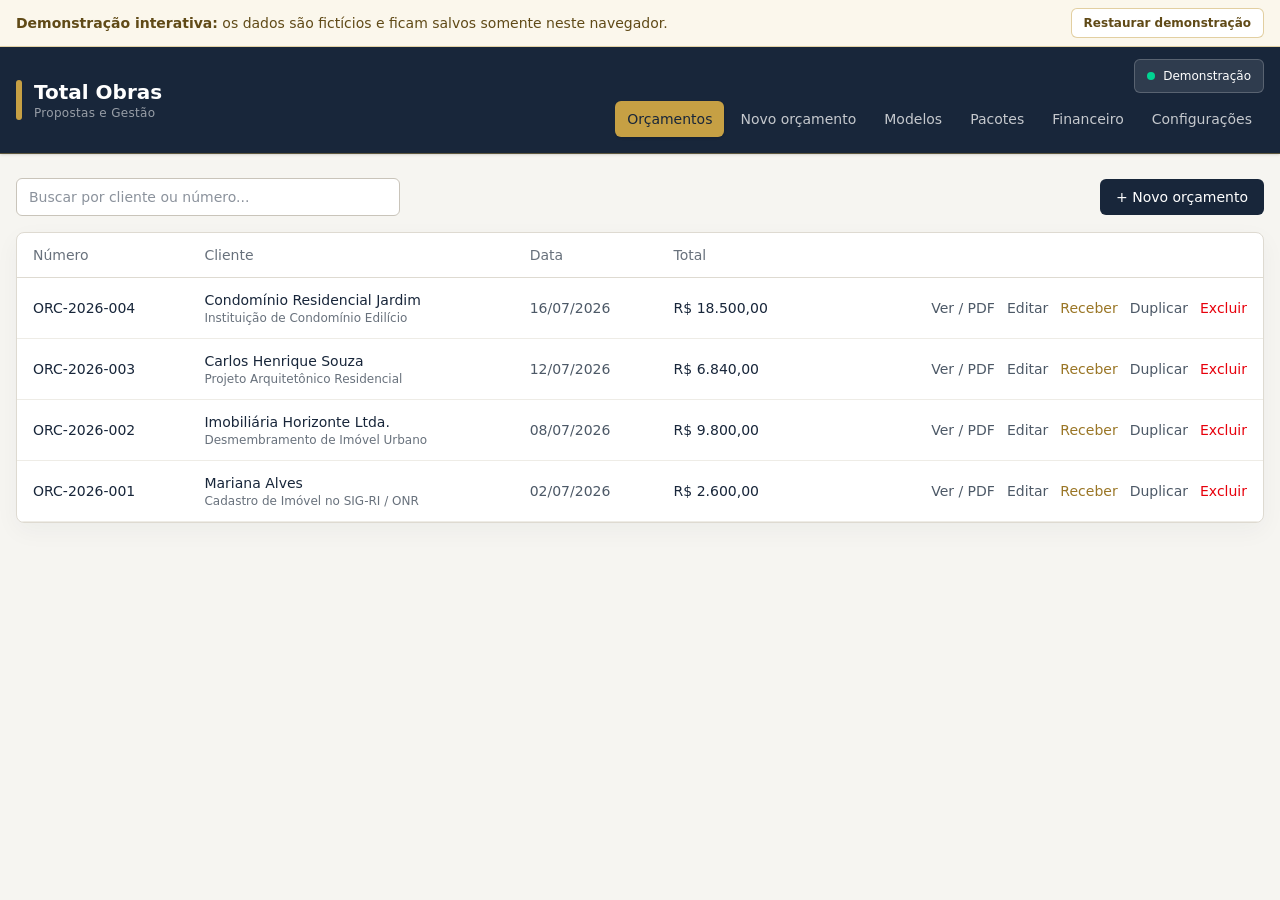
==== index.html @ 9edb3e05 "Publica demonstração do Total Obras" ====
<!doctype html><html lang="pt-BR"><head><meta charset="UTF-8"><meta name="viewport" content="width=device-width,initial-scale=1"><meta name="description" content="Demonstração interativa do Total Obras — propostas, serviços e gestão financeira."><title>Total Obras — Demonstração Interativa</title><style>/*! tailwindcss v4.3.2 | MIT License | https://tailwindcss.com */
@layer properties{@supports (((-webkit-hyphens:none)) and (not (margin-trim:inline))) or ((-moz-orient:inline) and (not (color:rgb(from red r g b)))){*,:before,:after,::backdrop{--tw-rotate-x:initial;--tw-rotate-y:initial;--tw-rotate-z:initial;--tw-skew-x:initial;--tw-skew-y:initial;--tw-space-y-reverse:0;--tw-divide-y-reverse:0;--tw-border-style:solid;--tw-leading:initial;--tw-font-weight:initial;--tw-tracking:initial;--tw-shadow:0 0 #0000;--tw-shadow-color:initial;--tw-shadow-alpha:100%;--tw-inset-shadow:0 0 #0000;--tw-inset-shadow-color:initial;--tw-inset-shadow-alpha:100%;--tw-ring-color:initial;--tw-ring-shadow:0 0 #0000;--tw-inset-ring-color:initial;--tw-inset-ring-shadow:0 0 #0000;--tw-ring-inset:initial;--tw-ring-offset-width:0px;--tw-ring-offset-color:#fff;--tw-ring-offset-shadow:0 0 #0000;--tw-outline-style:solid;--tw-blur:initial;--tw-brightness:initial;--tw-contrast:initial;--tw-grayscale:initial;--tw-hue-rotate:initial;--tw-invert:initial;--tw-opacity:initial;--tw-saturate:initial;--tw-sepia:initial;--tw-drop-shadow:initial;--tw-drop-shadow-color:initial;--tw-drop-shadow-alpha:100%;--tw-drop-shadow-size:initial;--tw-backdrop-blur:initial;--tw-backdrop-brightness:initial;--tw-backdrop-contrast:initial;--tw-backdrop-grayscale:initial;--tw-backdrop-hue-rotate:initial;--tw-backdrop-invert:initial;--tw-backdrop-opacity:initial;--tw-backdrop-saturate:initial;--tw-backdrop-sepia:initial}}}@layer theme{:root,:host{--font-sans:ui-sans-serif, system-ui, sans-serif, "Apple Color Emoji", "Segoe UI Emoji", "Segoe UI Symbol", "Noto Color Emoji";--font-mono:ui-monospace, SFMono-Regular, Menlo, Monaco, Consolas, "Liberation Mono", "Courier New", monospace;--color-red-50:oklch(97.1% .013 17.38);--color-red-100:oklch(93.6% .032 17.717);--color-red-200:oklch(88.5% .062 18.334);--color-red-300:oklch(80.8% .114 19.571);--color-red-400:oklch(70.4% .191 22.216);--color-red-600:oklch(57.7% .245 27.325);--color-red-700:oklch(50.5% .213 27.518);--color-red-800:oklch(44.4% .177 26.899);--color-amber-50:oklch(98.7% .022 95.277);--color-amber-100:oklch(96.2% .059 95.617);--color-amber-200:oklch(92.4% .12 95.746);--color-amber-300:oklch(87.9% .169 91.605);--color-amber-500:oklch(76.9% .188 70.08);--color-amber-700:oklch(55.5% .163 48.998);--color-amber-800:oklch(47.3% .137 46.201);--color-amber-900:oklch(41.4% .112 45.904);--color-emerald-50:oklch(97.9% .021 166.113);--color-emerald-100:oklch(95% .052 163.051);--color-emerald-200:oklch(90.5% .093 164.15);--color-emerald-300:oklch(84.5% .143 164.978);--color-emerald-400:oklch(76.5% .177 163.223);--color-emerald-600:oklch(59.6% .145 163.225);--color-emerald-700:oklch(50.8% .118 165.612);--color-emerald-800:oklch(43.2% .095 166.913);--color-emerald-900:oklch(37.8% .077 168.94);--color-blue-50:#eef3f8;--color-blue-100:#dae5ef;--color-blue-200:#b8ccde;--color-blue-700:#294e70;--color-blue-800:#203e5b;--color-blue-900:#182f46;--color-purple-50:#fbf7ec;--color-purple-100:#f5ebcf;--color-purple-200:#ead7a3;--color-purple-300:#dabc6c;--color-purple-700:#a47f25;--color-purple-800:#80631d;--color-purple-900:#604a17;--color-purple-950:#3e300f;--color-slate-50:#f6f5f1;--color-slate-100:#eeece6;--color-slate-200:#dedad1;--color-slate-300:#c9c4ba;--color-slate-400:#9299a1;--color-slate-500:#68717c;--color-slate-600:#4d5967;--color-slate-700:#334154;--color-slate-800:#233247;--color-slate-900:#18263a;--color-slate-950:#101a28;--color-white:#fff;--spacing:.25rem;--container-xs:20rem;--container-sm:24rem;--container-md:28rem;--container-lg:32rem;--container-xl:36rem;--container-2xl:42rem;--container-3xl:48rem;--container-4xl:56rem;--container-5xl:64rem;--container-6xl:72rem;--container-7xl:80rem;--text-xs:.75rem;--text-xs--line-height:calc(1 / .75);--text-sm:.875rem;--text-sm--line-height:calc(1.25 / .875);--text-base:1rem;--text-base--line-height:calc(1.5 / 1);--text-lg:1.125rem;--text-lg--line-height:calc(1.75 / 1.125);--text-xl:1.25rem;--text-xl--line-height:calc(1.75 / 1.25);--text-2xl:1.5rem;--text-2xl--line-height:calc(2 / 1.5);--text-3xl:1.875rem;--text-3xl--line-height:calc(2.25 / 1.875);--font-weight-normal:400;--font-weight-medium:500;--font-weight-semibold:600;--font-weight-bold:700;--tracking-wide:.025em;--leading-tight:1.25;--leading-relaxed:1.625;--radius-md:.375rem;--radius-lg:.5rem;--radius-xl:.75rem;--radius-2xl:1rem;--animate-spin:spin 1s linear infinite;--blur-sm:8px;--default-transition-duration:.15s;--default-transition-timing-function:cubic-bezier(.4, 0, .2, 1);--default-font-family:var(--font-sans);--default-mono-font-family:var(--font-mono)}}@layer base{*,:after,:before,::backdrop{box-sizing:border-box;border:0 solid;margin:0;padding:0}::file-selector-button{box-sizing:border-box;border:0 solid;margin:0;padding:0}html,:host{-webkit-text-size-adjust:100%;tab-size:4;line-height:1.5;font-family:var(--default-font-family,ui-sans-serif, system-ui, sans-serif, "Apple Color Emoji", "Segoe UI Emoji", "Segoe UI Symbol", "Noto Color Emoji");font-feature-settings:var(--default-font-feature-settings,normal);font-variation-settings:var(--default-font-variation-settings,normal);-webkit-tap-highlight-color:transparent}hr{height:0;color:inherit;border-top-width:1px}abbr:where([title]){-webkit-text-decoration:underline dotted;text-decoration:underline dotted}h1,h2,h3,h4,h5,h6{font-size:inherit;font-weight:inherit}a{color:inherit;-webkit-text-decoration:inherit;-webkit-text-decoration:inherit;-webkit-text-decoration:inherit;-webkit-text-decoration:inherit;text-decoration:inherit}b,strong{font-weight:bolder}code,kbd,samp,pre{font-family:var(--default-mono-font-family,ui-monospace, SFMono-Regular, Menlo, Monaco, Consolas, "Liberation Mono", "Courier New", monospace);font-feature-settings:var(--default-mono-font-feature-settings,normal);font-variation-settings:var(--default-mono-font-variation-settings,normal);font-size:1em}small{font-size:80%}sub,sup{vertical-align:baseline;font-size:75%;line-height:0;position:relative}sub{bottom:-.25em}sup{top:-.5em}table{text-indent:0;border-color:inherit;border-collapse:collapse}:-moz-focusring{outline:auto}progress{vertical-align:baseline}summary{display:list-item}ol,ul,menu{list-style:none}img,svg,video,canvas,audio,iframe,embed,object{vertical-align:middle;display:block}img,video{max-width:100%;height:auto}button,input,select,optgroup,textarea{font:inherit;font-feature-settings:inherit;font-variation-settings:inherit;letter-spacing:inherit;color:inherit;opacity:1;background-color:#0000;border-radius:0}::file-selector-button{font:inherit;font-feature-settings:inherit;font-variation-settings:inherit;letter-spacing:inherit;color:inherit;opacity:1;background-color:#0000;border-radius:0}:where(select:is([multiple],[size])) optgroup{font-weight:bolder}:where(select:is([multiple],[size])) optgroup option{padding-inline-start:20px}::file-selector-button{margin-inline-end:4px}::placeholder{opacity:1}@supports (not ((-webkit-appearance:-apple-pay-button))) or (contain-intrinsic-size:1px){::placeholder{color:currentColor}@supports (color:color-mix(in lab, red, red)){::placeholder{color:color-mix(in oklab, currentcolor 50%, transparent)}}}textarea{resize:vertical}::-webkit-search-decoration{-webkit-appearance:none}::-webkit-date-and-time-value{min-height:1lh;text-align:inherit}::-webkit-datetime-edit{display:inline-flex}::-webkit-datetime-edit-fields-wrapper{padding:0}::-webkit-datetime-edit{padding-block:0}::-webkit-datetime-edit-year-field{padding-block:0}::-webkit-datetime-edit-month-field{padding-block:0}::-webkit-datetime-edit-day-field{padding-block:0}::-webkit-datetime-edit-hour-field{padding-block:0}::-webkit-datetime-edit-minute-field{padding-block:0}::-webkit-datetime-edit-second-field{padding-block:0}::-webkit-datetime-edit-millisecond-field{padding-block:0}::-webkit-datetime-edit-meridiem-field{padding-block:0}::-webkit-calendar-picker-indicator{line-height:1}:-moz-ui-invalid{box-shadow:none}button,input:where([type=button],[type=reset],[type=submit]){appearance:button}::file-selector-button{appearance:button}::-webkit-inner-spin-button{height:auto}::-webkit-outer-spin-button{height:auto}[hidden]:where(:not([hidden=until-found])){display:none!important}}@layer components;@layer utilities{.visible{visibility:visible}.absolute{position:absolute}.fixed{position:fixed}.relative{position:relative}.static{position:static}.sticky{position:sticky}.inset-0{inset:0}.top-0{top:0}.top-2{top:calc(var(--spacing) * 2)}.top-14{top:calc(var(--spacing) * 14)}.right-0{right:0}.z-10{z-index:10}.z-20{z-index:20}.z-50{z-index:50}.z-\[100\]{z-index:100}.col-1{grid-column:1}.row-1{grid-row:1}.mx-6{margin-inline:calc(var(--spacing) * 6)}.mx-auto{margin-inline:auto}.my-4{margin-block:calc(var(--spacing) * 4)}.mt-0{margin-top:0}.mt-0\.5{margin-top:calc(var(--spacing) * .5)}.mt-1{margin-top:var(--spacing)}.mt-2{margin-top:calc(var(--spacing) * 2)}.mt-3{margin-top:calc(var(--spacing) * 3)}.mt-4{margin-top:calc(var(--spacing) * 4)}.mt-5{margin-top:calc(var(--spacing) * 5)}.mt-6{margin-top:calc(var(--spacing) * 6)}.mt-7{margin-top:calc(var(--spacing) * 7)}.mt-8{margin-top:calc(var(--spacing) * 8)}.mt-10{margin-top:calc(var(--spacing) * 10)}.mt-12{margin-top:calc(var(--spacing) * 12)}.mr-3{margin-right:calc(var(--spacing) * 3)}.mb-1{margin-bottom:var(--spacing)}.mb-2{margin-bottom:calc(var(--spacing) * 2)}.mb-3{margin-bottom:calc(var(--spacing) * 3)}.mb-4{margin-bottom:calc(var(--spacing) * 4)}.mb-5{margin-bottom:calc(var(--spacing) * 5)}.mb-6{margin-bottom:calc(var(--spacing) * 6)}.ml-3{margin-left:calc(var(--spacing) * 3)}.block{display:block}.flex{display:flex}.grid{display:grid}.hidden{display:none}.inline-flex{display:inline-flex}.table{display:table}.h-2{height:calc(var(--spacing) * 2)}.h-7{height:calc(var(--spacing) * 7)}.h-10{height:calc(var(--spacing) * 10)}.h-12{height:calc(var(--spacing) * 12)}.h-14{height:calc(var(--spacing) * 14)}.h-16{height:calc(var(--spacing) * 16)}.max-h-28{max-height:calc(var(--spacing) * 28)}.max-h-52{max-height:calc(var(--spacing) * 52)}.max-h-96{max-height:calc(var(--spacing) * 96)}.max-h-\[92vh\]{max-height:92vh}.min-h-28{min-height:calc(var(--spacing) * 28)}.min-h-screen{min-height:100vh}.w-1{width:var(--spacing)}.w-1\.5{width:calc(var(--spacing) * 1.5)}.w-2{width:calc(var(--spacing) * 2)}.w-4{width:calc(var(--spacing) * 4)}.w-7{width:calc(var(--spacing) * 7)}.w-10{width:calc(var(--spacing) * 10)}.w-14{width:calc(var(--spacing) * 14)}.w-32{width:calc(var(--spacing) * 32)}.w-80{width:calc(var(--spacing) * 80)}.w-full{width:100%}.max-w-2xl{max-width:var(--container-2xl)}.max-w-3xl{max-width:var(--container-3xl)}.max-w-4xl{max-width:var(--container-4xl)}.max-w-5xl{max-width:var(--container-5xl)}.max-w-6xl{max-width:var(--container-6xl)}.max-w-7xl{max-width:var(--container-7xl)}.max-w-40{max-width:calc(var(--spacing) * 40)}.max-w-52{max-width:calc(var(--spacing) * 52)}.max-w-72{max-width:calc(var(--spacing) * 72)}.max-w-full{max-width:100%}.max-w-lg{max-width:var(--container-lg)}.max-w-md{max-width:var(--container-md)}.max-w-sm{max-width:var(--container-sm)}.max-w-xl{max-width:var(--container-xl)}.max-w-xs{max-width:var(--container-xs)}.min-w-0{min-width:0}.min-w-\[760px\]{min-width:760px}.flex-1{flex:1}.shrink-0{flex-shrink:0}.border-collapse{border-collapse:collapse}.transform{transform:var(--tw-rotate-x,) var(--tw-rotate-y,) var(--tw-rotate-z,) var(--tw-skew-x,) var(--tw-skew-y,)}.animate-spin{animation:var(--animate-spin)}.cursor-not-allowed{cursor:not-allowed}.cursor-pointer{cursor:pointer}.resize{resize:both}.resize-y{resize:vertical}.list-disc{list-style-type:disc}.list-none{list-style-type:none}.grid-cols-1{grid-template-columns:repeat(1,minmax(0,1fr))}.grid-cols-2{grid-template-columns:repeat(2,minmax(0,1fr))}.grid-cols-4{grid-template-columns:repeat(4,minmax(0,1fr))}.grid-cols-\[auto_1fr\]{grid-template-columns:auto 1fr}.flex-col{flex-direction:column}.flex-wrap{flex-wrap:wrap}.items-center{align-items:center}.items-end{align-items:flex-end}.items-start{align-items:flex-start}.justify-between{justify-content:space-between}.justify-center{justify-content:center}.justify-end{justify-content:flex-end}.gap-1{gap:var(--spacing)}.gap-2{gap:calc(var(--spacing) * 2)}.gap-3{gap:calc(var(--spacing) * 3)}.gap-4{gap:calc(var(--spacing) * 4)}.gap-6{gap:calc(var(--spacing) * 6)}.gap-12{gap:calc(var(--spacing) * 12)}:where(.space-y-0>:not(:last-child)){--tw-space-y-reverse:0;margin-block:0}:where(.space-y-0\.5>:not(:last-child)){--tw-space-y-reverse:0;margin-block-start:calc(calc(var(--spacing) * .5) * var(--tw-space-y-reverse));margin-block-end:calc(calc(var(--spacing) * .5) * calc(1 - var(--tw-space-y-reverse)))}:where(.space-y-1>:not(:last-child)){--tw-space-y-reverse:0;margin-block-start:calc(var(--spacing) * var(--tw-space-y-reverse));margin-block-end:calc(var(--spacing) * calc(1 - var(--tw-space-y-reverse)))}:where(.space-y-2>:not(:last-child)){--tw-space-y-reverse:0;margin-block-start:calc(calc(var(--spacing) * 2) * var(--tw-space-y-reverse));margin-block-end:calc(calc(var(--spacing) * 2) * calc(1 - var(--tw-space-y-reverse)))}:where(.space-y-3>:not(:last-child)){--tw-space-y-reverse:0;margin-block-start:calc(calc(var(--spacing) * 3) * var(--tw-space-y-reverse));margin-block-end:calc(calc(var(--spacing) * 3) * calc(1 - var(--tw-space-y-reverse)))}:where(.space-y-4>:not(:last-child)){--tw-space-y-reverse:0;margin-block-start:calc(calc(var(--spacing) * 4) * var(--tw-space-y-reverse));margin-block-end:calc(calc(var(--spacing) * 4) * calc(1 - var(--tw-space-y-reverse)))}:where(.space-y-5>:not(:last-child)){--tw-space-y-reverse:0;margin-block-start:calc(calc(var(--spacing) * 5) * var(--tw-space-y-reverse));margin-block-end:calc(calc(var(--spacing) * 5) * calc(1 - var(--tw-space-y-reverse)))}:where(.space-y-6>:not(:last-child)){--tw-space-y-reverse:0;margin-block-start:calc(calc(var(--spacing) * 6) * var(--tw-space-y-reverse));margin-block-end:calc(calc(var(--spacing) * 6) * calc(1 - var(--tw-space-y-reverse)))}:where(.space-y-8>:not(:last-child)){--tw-space-y-reverse:0;margin-block-start:calc(calc(var(--spacing) * 8) * var(--tw-space-y-reverse));margin-block-end:calc(calc(var(--spacing) * 8) * calc(1 - var(--tw-space-y-reverse)))}.gap-x-4{column-gap:calc(var(--spacing) * 4)}.gap-x-5{column-gap:calc(var(--spacing) * 5)}.gap-y-1{row-gap:var(--spacing)}.gap-y-3{row-gap:calc(var(--spacing) * 3)}:where(.divide-y>:not(:last-child)){--tw-divide-y-reverse:0;border-bottom-style:var(--tw-border-style);border-top-style:var(--tw-border-style);border-top-width:calc(1px * var(--tw-divide-y-reverse));border-bottom-width:calc(1px * calc(1 - var(--tw-divide-y-reverse)))}:where(.divide-slate-100>:not(:last-child)){border-color:var(--color-slate-100)}.self-end{align-self:flex-end}.truncate{text-overflow:ellipsis;white-space:nowrap;overflow:hidden}.overflow-hidden{overflow:hidden}.overflow-x-auto{overflow-x:auto}.overflow-y-auto{overflow-y:auto}.rounded{border-radius:.25rem}.rounded-2xl{border-radius:var(--radius-2xl)}.rounded-full{border-radius:3.40282e38px}.rounded-lg{border-radius:var(--radius-lg)}.rounded-md{border-radius:var(--radius-md)}.rounded-xl{border-radius:var(--radius-xl)}.border{border-style:var(--tw-border-style);border-width:1px}.border-4{border-style:var(--tw-border-style);border-width:4px}.border-t{border-top-style:var(--tw-border-style);border-top-width:1px}.border-b{border-bottom-style:var(--tw-border-style);border-bottom-width:1px}.border-b-2{border-bottom-style:var(--tw-border-style);border-bottom-width:2px}.border-dashed{--tw-border-style:dashed;border-style:dashed}.border-\[\#C6A044\]{border-color:#c6a044}.border-\[\#C6A044\]\/30{border-color:oklab(72.3069% .00736415 .117914/.3)}.border-\[\#C6A044\]\/35{border-color:oklab(72.3069% .00736415 .117914/.35)}.border-\[\#C6A044\]\/40{border-color:oklab(72.3069% .00736415 .117914/.4)}.border-\[\#C6A044\]\/50{border-color:oklab(72.3069% .00736415 .117914/.5)}.border-amber-200{border-color:var(--color-amber-200)}.border-amber-300{border-color:var(--color-amber-300)}.border-blue-200{border-color:var(--color-blue-200)}.border-emerald-200{border-color:var(--color-emerald-200)}.border-emerald-300{border-color:var(--color-emerald-300)}.border-purple-200{border-color:var(--color-purple-200)}.border-purple-300{border-color:var(--color-purple-300)}.border-red-200{border-color:var(--color-red-200)}.border-red-300{border-color:var(--color-red-300)}.border-slate-100{border-color:var(--color-slate-100)}.border-slate-200{border-color:var(--color-slate-200)}.border-slate-300{border-color:var(--color-slate-300)}.border-slate-400{border-color:var(--color-slate-400)}.border-slate-900{border-color:var(--color-slate-900)}.border-transparent{border-color:#0000}.border-white{border-color:var(--color-white)}.border-white\/10{border-color:#ffffff1a}@supports (color:color-mix(in lab, red, red)){.border-white\/10{border-color:color-mix(in oklab, var(--color-white) 10%, transparent)}}.border-white\/20{border-color:#fff3}@supports (color:color-mix(in lab, red, red)){.border-white\/20{border-color:color-mix(in oklab, var(--color-white) 20%, transparent)}}.border-t-\[\#C6A044\]{border-top-color:#c6a044}.bg-\[\#18263A\]{background-color:#18263a}.bg-\[\#18263A\]\/5{background-color:oklab(26.6338% -.0092919 -.0412953/.05)}.bg-\[\#18263A\]\/75{background-color:oklab(26.6338% -.0092919 -.0412952/.75)}.bg-\[\#C6A044\]{background-color:#c6a044}.bg-\[\#C6A044\]\/10{background-color:oklab(72.3069% .00736415 .117914/.1)}.bg-\[\#C6A044\]\/15{background-color:oklab(72.3069% .00736415 .117914/.15)}.bg-\[\#C6A044\]\/20{background-color:oklab(72.3069% .00736415 .117914/.2)}.bg-\[\#F6F5F1\]{background-color:#f6f5f1}.bg-\[\#FBF7EC\]{background-color:#fbf7ec}.bg-amber-50{background-color:var(--color-amber-50)}.bg-amber-100{background-color:var(--color-amber-100)}.bg-blue-50{background-color:var(--color-blue-50)}.bg-blue-100{background-color:var(--color-blue-100)}.bg-emerald-50{background-color:var(--color-emerald-50)}.bg-emerald-100{background-color:var(--color-emerald-100)}.bg-emerald-400{background-color:var(--color-emerald-400)}.bg-emerald-700{background-color:var(--color-emerald-700)}.bg-purple-50{background-color:var(--color-purple-50)}.bg-purple-700{background-color:var(--color-purple-700)}.bg-purple-800{background-color:var(--color-purple-800)}.bg-red-50{background-color:var(--color-red-50)}.bg-red-100{background-color:var(--color-red-100)}.bg-red-400{background-color:var(--color-red-400)}.bg-slate-50{background-color:var(--color-slate-50)}.bg-slate-100{background-color:var(--color-slate-100)}.bg-slate-200{background-color:var(--color-slate-200)}.bg-slate-800{background-color:var(--color-slate-800)}.bg-slate-900{background-color:var(--color-slate-900)}.bg-slate-950{background-color:var(--color-slate-950)}.bg-slate-950\/35{background-color:#101a2859}@supports (color:color-mix(in lab, red, red)){.bg-slate-950\/35{background-color:color-mix(in oklab, var(--color-slate-950) 35%, transparent)}}.bg-slate-950\/60{background-color:#101a2899}@supports (color:color-mix(in lab, red, red)){.bg-slate-950\/60{background-color:color-mix(in oklab, var(--color-slate-950) 60%, transparent)}}.bg-white{background-color:var(--color-white)}.bg-white\/10{background-color:#ffffff1a}@supports (color:color-mix(in lab, red, red)){.bg-white\/10{background-color:color-mix(in oklab, var(--color-white) 10%, transparent)}}.bg-white\/15{background-color:#ffffff26}@supports (color:color-mix(in lab, red, red)){.bg-white\/15{background-color:color-mix(in oklab, var(--color-white) 15%, transparent)}}.object-contain{object-fit:contain}.p-0{padding:0}.p-1{padding:var(--spacing)}.p-1\.5{padding:calc(var(--spacing) * 1.5)}.p-2{padding:calc(var(--spacing) * 2)}.p-3{padding:calc(var(--spacing) * 3)}.p-4{padding:calc(var(--spacing) * 4)}.p-5{padding:calc(var(--spacing) * 5)}.p-6{padding:calc(var(--spacing) * 6)}.p-8{padding:calc(var(--spacing) * 8)}.p-10{padding:calc(var(--spacing) * 10)}.px-2{padding-inline:calc(var(--spacing) * 2)}.px-2\.5{padding-inline:calc(var(--spacing) * 2.5)}.px-3{padding-inline:calc(var(--spacing) * 3)}.px-4{padding-inline:calc(var(--spacing) * 4)}.px-5{padding-inline:calc(var(--spacing) * 5)}.px-6{padding-inline:calc(var(--spacing) * 6)}.px-10{padding-inline:calc(var(--spacing) * 10)}.py-0{padding-block:0}.py-0\.5{padding-block:calc(var(--spacing) * .5)}.py-1{padding-block:var(--spacing)}.py-1\.5{padding-block:calc(var(--spacing) * 1.5)}.py-2{padding-block:calc(var(--spacing) * 2)}.py-2\.5{padding-block:calc(var(--spacing) * 2.5)}.py-3{padding-block:calc(var(--spacing) * 3)}.py-4{padding-block:calc(var(--spacing) * 4)}.py-5{padding-block:calc(var(--spacing) * 5)}.py-6{padding-block:calc(var(--spacing) * 6)}.py-10{padding-block:calc(var(--spacing) * 10)}.py-12{padding-block:calc(var(--spacing) * 12)}.pt-1{padding-top:var(--spacing)}.pt-2{padding-top:calc(var(--spacing) * 2)}.pt-3{padding-top:calc(var(--spacing) * 3)}.pt-4{padding-top:calc(var(--spacing) * 4)}.pt-5{padding-top:calc(var(--spacing) * 5)}.pr-2{padding-right:calc(var(--spacing) * 2)}.pr-3{padding-right:calc(var(--spacing) * 3)}.pb-1{padding-bottom:var(--spacing)}.pb-2{padding-bottom:calc(var(--spacing) * 2)}.pb-6{padding-bottom:calc(var(--spacing) * 6)}.pl-2{padding-left:calc(var(--spacing) * 2)}.pl-3{padding-left:calc(var(--spacing) * 3)}.pl-5{padding-left:calc(var(--spacing) * 5)}.text-center{text-align:center}.text-left{text-align:left}.text-right{text-align:right}.align-top{vertical-align:top}.font-mono{font-family:var(--font-mono)}.text-2xl{font-size:var(--text-2xl);line-height:var(--tw-leading,var(--text-2xl--line-height))}.text-3xl{font-size:var(--text-3xl);line-height:var(--tw-leading,var(--text-3xl--line-height))}.text-base{font-size:var(--text-base);line-height:var(--tw-leading,var(--text-base--line-height))}.text-lg{font-size:var(--text-lg);line-height:var(--tw-leading,var(--text-lg--line-height))}.text-sm{font-size:var(--text-sm);line-height:var(--tw-leading,var(--text-sm--line-height))}.text-xl{font-size:var(--text-xl);line-height:var(--tw-leading,var(--text-xl--line-height))}.text-xs{font-size:var(--text-xs);line-height:var(--tw-leading,var(--text-xs--line-height))}.text-\[10px\]{font-size:10px}.text-\[11px\]{font-size:11px}.leading-none{--tw-leading:1;line-height:1}.leading-relaxed{--tw-leading:var(--leading-relaxed);line-height:var(--leading-relaxed)}.leading-tight{--tw-leading:var(--leading-tight);line-height:var(--leading-tight)}.font-bold{--tw-font-weight:var(--font-weight-bold);font-weight:var(--font-weight-bold)}.font-medium{--tw-font-weight:var(--font-weight-medium);font-weight:var(--font-weight-medium)}.font-normal{--tw-font-weight:var(--font-weight-normal);font-weight:var(--font-weight-normal)}.font-semibold{--tw-font-weight:var(--font-weight-semibold);font-weight:var(--font-weight-semibold)}.tracking-\[0\.18em\]{--tw-tracking:.18em;letter-spacing:.18em}.tracking-wide{--tw-tracking:var(--tracking-wide);letter-spacing:var(--tracking-wide)}.break-all{word-break:break-all}.whitespace-nowrap{white-space:nowrap}.whitespace-pre-line{white-space:pre-line}.text-\[\#9A7626\]{color:#9a7626}.text-\[\#604A17\]{color:#604a17}.text-\[\#18263A\]{color:#18263a}.text-\[\#79601e\]{color:#79601e}.text-amber-700{color:var(--color-amber-700)}.text-amber-800{color:var(--color-amber-800)}.text-amber-900{color:var(--color-amber-900)}.text-blue-700{color:var(--color-blue-700)}.text-blue-800{color:var(--color-blue-800)}.text-blue-900{color:var(--color-blue-900)}.text-emerald-600{color:var(--color-emerald-600)}.text-emerald-700{color:var(--color-emerald-700)}.text-emerald-800{color:var(--color-emerald-800)}.text-emerald-900{color:var(--color-emerald-900)}.text-purple-700{color:var(--color-purple-700)}.text-purple-800{color:var(--color-purple-800)}.text-purple-950{color:var(--color-purple-950)}.text-red-600{color:var(--color-red-600)}.text-red-700{color:var(--color-red-700)}.text-red-800{color:var(--color-red-800)}.text-slate-200{color:var(--color-slate-200)}.text-slate-300{color:var(--color-slate-300)}.text-slate-400{color:var(--color-slate-400)}.text-slate-500{color:var(--color-slate-500)}.text-slate-600{color:var(--color-slate-600)}.text-slate-700{color:var(--color-slate-700)}.text-slate-800{color:var(--color-slate-800)}.text-slate-900{color:var(--color-slate-900)}.text-white{color:var(--color-white)}.text-white\/30{color:#ffffff4d}@supports (color:color-mix(in lab, red, red)){.text-white\/30{color:color-mix(in oklab, var(--color-white) 30%, transparent)}}.text-white\/50{color:#ffffff80}@supports (color:color-mix(in lab, red, red)){.text-white\/50{color:color-mix(in oklab, var(--color-white) 50%, transparent)}}.text-white\/55{color:#ffffff8c}@supports (color:color-mix(in lab, red, red)){.text-white\/55{color:color-mix(in oklab, var(--color-white) 55%, transparent)}}.text-white\/60{color:#fff9}@supports (color:color-mix(in lab, red, red)){.text-white\/60{color:color-mix(in oklab, var(--color-white) 60%, transparent)}}.text-white\/65{color:#ffffffa6}@supports (color:color-mix(in lab, red, red)){.text-white\/65{color:color-mix(in oklab, var(--color-white) 65%, transparent)}}.text-white\/75{color:#ffffffbf}@supports (color:color-mix(in lab, red, red)){.text-white\/75{color:color-mix(in oklab, var(--color-white) 75%, transparent)}}.text-white\/80{color:#fffc}@supports (color:color-mix(in lab, red, red)){.text-white\/80{color:color-mix(in oklab, var(--color-white) 80%, transparent)}}.uppercase{text-transform:uppercase}.italic{font-style:italic}.underline{text-decoration-line:underline}.decoration-\[\#C6A044\]{text-decoration-color:#c6a044}.decoration-2{text-decoration-thickness:2px}.underline-offset-4{text-underline-offset:4px}.opacity-55{opacity:.55}.shadow{--tw-shadow:0 1px 3px 0 var(--tw-shadow-color,#0000001a), 0 1px 2px -1px var(--tw-shadow-color,#0000001a);box-shadow:var(--tw-inset-shadow), var(--tw-inset-ring-shadow), var(--tw-ring-offset-shadow), var(--tw-ring-shadow), var(--tw-shadow)}.shadow-2xl{--tw-shadow:0 25px 50px -12px var(--tw-shadow-color,#00000040);box-shadow:var(--tw-inset-shadow), var(--tw-inset-ring-shadow), var(--tw-ring-offset-shadow), var(--tw-ring-shadow), var(--tw-shadow)}.shadow-lg{--tw-shadow:0 10px 15px -3px var(--tw-shadow-color,#0000001a), 0 4px 6px -4px var(--tw-shadow-color,#0000001a);box-shadow:var(--tw-inset-shadow), var(--tw-inset-ring-shadow), var(--tw-ring-offset-shadow), var(--tw-ring-shadow), var(--tw-shadow)}.shadow-sm{--tw-shadow:0 1px 3px 0 var(--tw-shadow-color,#0000001a), 0 1px 2px -1px var(--tw-shadow-color,#0000001a);box-shadow:var(--tw-inset-shadow), var(--tw-inset-ring-shadow), var(--tw-ring-offset-shadow), var(--tw-ring-shadow), var(--tw-shadow)}.ring-2{--tw-ring-shadow:var(--tw-ring-inset,) 0 0 0 calc(2px + var(--tw-ring-offset-width)) var(--tw-ring-color,currentcolor);box-shadow:var(--tw-inset-shadow), var(--tw-inset-ring-shadow), var(--tw-ring-offset-shadow), var(--tw-ring-shadow), var(--tw-shadow)}.ring-\[\#C6A044\]\/20{--tw-ring-color:oklab(72.3069% .00736415 .117914/.2)}.outline{outline-style:var(--tw-outline-style);outline-width:1px}.blur{--tw-blur:blur(8px);filter:var(--tw-blur,) var(--tw-brightness,) var(--tw-contrast,) var(--tw-grayscale,) var(--tw-hue-rotate,) var(--tw-invert,) var(--tw-saturate,) var(--tw-sepia,) var(--tw-drop-shadow,)}.filter{filter:var(--tw-blur,) var(--tw-brightness,) var(--tw-contrast,) var(--tw-grayscale,) var(--tw-hue-rotate,) var(--tw-invert,) var(--tw-saturate,) var(--tw-sepia,) var(--tw-drop-shadow,)}.backdrop-blur-sm{--tw-backdrop-blur:blur(var(--blur-sm));-webkit-backdrop-filter:var(--tw-backdrop-blur,) var(--tw-backdrop-brightness,) var(--tw-backdrop-contrast,) var(--tw-backdrop-grayscale,) var(--tw-backdrop-hue-rotate,) var(--tw-backdrop-invert,) var(--tw-backdrop-opacity,) var(--tw-backdrop-saturate,) var(--tw-backdrop-sepia,);backdrop-filter:var(--tw-backdrop-blur,) var(--tw-backdrop-brightness,) var(--tw-backdrop-contrast,) var(--tw-backdrop-grayscale,) var(--tw-backdrop-hue-rotate,) var(--tw-backdrop-invert,) var(--tw-backdrop-opacity,) var(--tw-backdrop-saturate,) var(--tw-backdrop-sepia,)}.transition{transition-property:color,background-color,border-color,outline-color,text-decoration-color,fill,stroke,--tw-gradient-from,--tw-gradient-via,--tw-gradient-to,opacity,box-shadow,transform,translate,scale,rotate,filter,-webkit-backdrop-filter,backdrop-filter,display,content-visibility,overlay,pointer-events;transition-timing-function:var(--tw-ease,var(--default-transition-timing-function));transition-duration:var(--tw-duration,var(--default-transition-duration))}.outline-none{--tw-outline-style:none;outline-style:none}.first\:pt-0:first-child{padding-top:0}@media (hover:hover){.hover\:border-\[\#C6A044\]:hover{border-color:#c6a044}.hover\:border-slate-400:hover{border-color:var(--color-slate-400)}.hover\:bg-\[\#22354f\]:hover{background-color:#22354f}.hover\:bg-\[\#243952\]:hover{background-color:#243952}.hover\:bg-\[\#243955\]:hover{background-color:#243955}.hover\:bg-\[\#F5EBCF\]:hover{background-color:#f5ebcf}.hover\:bg-\[\#F6F5F1\]:hover{background-color:#f6f5f1}.hover\:bg-\[\#d2ad50\]:hover{background-color:#d2ad50}.hover\:bg-amber-100:hover{background-color:var(--color-amber-100)}.hover\:bg-blue-100:hover{background-color:var(--color-blue-100)}.hover\:bg-emerald-100:hover{background-color:var(--color-emerald-100)}.hover\:bg-emerald-800:hover{background-color:var(--color-emerald-800)}.hover\:bg-purple-50:hover{background-color:var(--color-purple-50)}.hover\:bg-purple-100:hover{background-color:var(--color-purple-100)}.hover\:bg-purple-800:hover{background-color:var(--color-purple-800)}.hover\:bg-purple-900:hover{background-color:var(--color-purple-900)}.hover\:bg-red-50:hover{background-color:var(--color-red-50)}.hover\:bg-slate-50:hover{background-color:var(--color-slate-50)}.hover\:bg-slate-100:hover{background-color:var(--color-slate-100)}.hover\:bg-slate-200:hover{background-color:var(--color-slate-200)}.hover\:bg-slate-700:hover{background-color:var(--color-slate-700)}.hover\:bg-slate-800:hover{background-color:var(--color-slate-800)}.hover\:bg-white:hover{background-color:var(--color-white)}.hover\:bg-white\/10:hover{background-color:#ffffff1a}@supports (color:color-mix(in lab, red, red)){.hover\:bg-white\/10:hover{background-color:color-mix(in oklab, var(--color-white) 10%, transparent)}}.hover\:bg-white\/15:hover{background-color:#ffffff26}@supports (color:color-mix(in lab, red, red)){.hover\:bg-white\/15:hover{background-color:color-mix(in oklab, var(--color-white) 15%, transparent)}}.hover\:text-\[\#18263A\]:hover{color:#18263a}.hover\:text-red-800:hover{color:var(--color-red-800)}.hover\:text-slate-700:hover{color:var(--color-slate-700)}.hover\:text-slate-800:hover{color:var(--color-slate-800)}.hover\:text-slate-900:hover{color:var(--color-slate-900)}.hover\:text-white:hover{color:var(--color-white)}.hover\:underline:hover{text-decoration-line:underline}}.focus\:border-\[\#C6A044\]:focus{border-color:#c6a044}.focus\:border-slate-500:focus{border-color:var(--color-slate-500)}.focus\:ring-2:focus{--tw-ring-shadow:var(--tw-ring-inset,) 0 0 0 calc(2px + var(--tw-ring-offset-width)) var(--tw-ring-color,currentcolor);box-shadow:var(--tw-inset-shadow), var(--tw-inset-ring-shadow), var(--tw-ring-offset-shadow), var(--tw-ring-shadow), var(--tw-shadow)}.focus\:ring-\[\#C6A044\]:focus{--tw-ring-color:#c6a044}.focus\:ring-\[\#C6A044\]\/20:focus{--tw-ring-color:oklab(72.3069% .00736415 .117914/.2)}.focus\:ring-red-300:focus{--tw-ring-color:var(--color-red-300)}.focus\:ring-offset-2:focus{--tw-ring-offset-width:2px;--tw-ring-offset-shadow:var(--tw-ring-inset,) 0 0 0 var(--tw-ring-offset-width) var(--tw-ring-offset-color)}.focus\:outline-none:focus{--tw-outline-style:none;outline-style:none}.focus-visible\:ring-2:focus-visible{--tw-ring-shadow:var(--tw-ring-inset,) 0 0 0 calc(2px + var(--tw-ring-offset-width)) var(--tw-ring-color,currentcolor);box-shadow:var(--tw-inset-shadow), var(--tw-inset-ring-shadow), var(--tw-ring-offset-shadow), var(--tw-ring-shadow), var(--tw-shadow)}.focus-visible\:ring-amber-500:focus-visible{--tw-ring-color:var(--color-amber-500)}.focus-visible\:ring-inset:focus-visible{--tw-ring-inset:inset}.disabled\:cursor-not-allowed:disabled{cursor:not-allowed}.disabled\:bg-slate-100:disabled{background-color:var(--color-slate-100)}.disabled\:opacity-40:disabled{opacity:.4}.disabled\:opacity-50:disabled{opacity:.5}.disabled\:opacity-60:disabled{opacity:.6}@media (width>=40rem){.sm\:col-span-2{grid-column:span 2/span 2}.sm\:w-56{width:calc(var(--spacing) * 56)}.sm\:grid-cols-2{grid-template-columns:repeat(2,minmax(0,1fr))}.sm\:grid-cols-3{grid-template-columns:repeat(3,minmax(0,1fr))}.sm\:grid-cols-\[1fr_130px_auto\]{grid-template-columns:1fr 130px auto}.sm\:flex-row{flex-direction:row}.sm\:items-center{align-items:center}.sm\:items-end{align-items:flex-end}.sm\:items-start{align-items:flex-start}.sm\:justify-between{justify-content:space-between}.sm\:justify-end{justify-content:flex-end}.sm\:p-7{padding:calc(var(--spacing) * 7)}.sm\:p-10{padding:calc(var(--spacing) * 10)}.sm\:p-12{padding:calc(var(--spacing) * 12)}}@media (width>=48rem){.md\:col-span-2{grid-column:span 2/span 2}.md\:grid-cols-2{grid-template-columns:repeat(2,minmax(0,1fr))}.md\:grid-cols-3{grid-template-columns:repeat(3,minmax(0,1fr))}.md\:grid-cols-4{grid-template-columns:repeat(4,minmax(0,1fr))}.md\:grid-cols-5{grid-template-columns:repeat(5,minmax(0,1fr))}.md\:grid-cols-\[1fr_220px_auto\]{grid-template-columns:1fr 220px auto}.md\:flex-row{flex-direction:row}}@media (width>=64rem){.lg\:col-span-4{grid-column:span 4/span 4}.lg\:grid-cols-2{grid-template-columns:repeat(2,minmax(0,1fr))}.lg\:grid-cols-4{grid-template-columns:repeat(4,minmax(0,1fr))}.lg\:grid-cols-\[1\.05fr_0\.95fr\]{grid-template-columns:1.05fr .95fr}.lg\:grid-cols-\[1\.35fr_0\.85fr\]{grid-template-columns:1.35fr .85fr}.lg\:flex-row{flex-direction:row}.lg\:items-center{align-items:center}.lg\:items-end{align-items:flex-end}.lg\:items-start{align-items:flex-start}.lg\:justify-between{justify-content:space-between}.lg\:justify-end{justify-content:flex-end}}@media (width>=80rem){.xl\:col-span-2{grid-column:span 2/span 2}.xl\:grid-cols-3{grid-template-columns:repeat(3,minmax(0,1fr))}.xl\:grid-cols-4{grid-template-columns:repeat(4,minmax(0,1fr))}}@media print{.print\:border-0{border-style:var(--tw-border-style);border-width:0}.print\:p-0{padding:0}}}:root{--lightningcss-light:initial;--lightningcss-dark: ;color-scheme:light;color:#18263a;background:#f6f5f1;font-family:Inter,ui-sans-serif,system-ui,-apple-system,BlinkMacSystemFont,Segoe UI,sans-serif}html{background:#f6f5f1}body{background:radial-gradient(circle at 100% 0,#c6a04414,#0000 28rem),#f6f5f1;min-width:320px;margin:0}button,a,input,select,textarea{transition:color .16s,background-color .16s,border-color .16s,box-shadow .16s,opacity .16s}input:not([type=checkbox]):not([type=radio]):not([type=file]),select,textarea{background-color:#fff}input:not([type=checkbox]):not([type=radio]):not([type=file]):focus,select:focus,textarea:focus{outline:none;box-shadow:0 0 0 3px #c6a0442e;border-color:#c6a044!important}input[type=checkbox],input[type=radio]{accent-color:#18263a}main section.rounded-lg.bg-white,main div.rounded-lg.bg-white{box-shadow:0 8px 24px #18263a0b}::selection{color:#18263a;background:#c6a0444d}@media print{@page{size:A4;margin:14mm 13mm 16mm}html,body{background:#fff!important}body *{visibility:hidden}#print-area,#print-area *{visibility:visible}#print-area{width:100%;max-width:none;box-shadow:none;border:0;border-radius:0;margin:0;padding:0;position:absolute;inset:0}.no-print{display:none!important}.print-avoid,.print-section{break-inside:avoid-page;page-break-inside:avoid}.print-heading{break-after:avoid-page;page-break-after:avoid}.print-table{break-inside:auto;page-break-inside:auto}.print-table thead{display:table-header-group}.print-table tfoot{display:table-footer-group}.print-table tr,.print-table td,.print-table th{break-inside:avoid-page;page-break-inside:avoid}.print-footer{background:#fff;position:static}}@property --tw-rotate-x{syntax:"*";inherits:false}@property --tw-rotate-y{syntax:"*";inherits:false}@property --tw-rotate-z{syntax:"*";inherits:false}@property --tw-skew-x{syntax:"*";inherits:false}@property --tw-skew-y{syntax:"*";inherits:false}@property --tw-space-y-reverse{syntax:"*";inherits:false;initial-value:0}@property --tw-divide-y-reverse{syntax:"*";inherits:false;initial-value:0}@property --tw-border-style{syntax:"*";inherits:false;initial-value:solid}@property --tw-leading{syntax:"*";inherits:false}@property --tw-font-weight{syntax:"*";inherits:false}@property --tw-tracking{syntax:"*";inherits:false}@property --tw-shadow{syntax:"*";inherits:false;initial-value:0 0 #0000}@property --tw-shadow-color{syntax:"*";inherits:false}@property --tw-shadow-alpha{syntax:"<percentage>";inherits:false;initial-value:100%}@property --tw-inset-shadow{syntax:"*";inherits:false;initial-value:0 0 #0000}@property --tw-inset-shadow-color{syntax:"*";inherits:false}@property --tw-inset-shadow-alpha{syntax:"<percentage>";inherits:false;initial-value:100%}@property --tw-ring-color{syntax:"*";inherits:false}@property --tw-ring-shadow{syntax:"*";inherits:false;initial-value:0 0 #0000}@property --tw-inset-ring-color{syntax:"*";inherits:false}@property --tw-inset-ring-shadow{syntax:"*";inherits:false;initial-value:0 0 #0000}@property --tw-ring-inset{syntax:"*";inherits:false}@property --tw-ring-offset-width{syntax:"<length>";inherits:false;initial-value:0}@property --tw-ring-offset-color{syntax:"*";inherits:false;initial-value:#fff}@property --tw-ring-offset-shadow{syntax:"*";inherits:false;initial-value:0 0 #0000}@property --tw-outline-style{syntax:"*";inherits:false;initial-value:solid}@property --tw-blur{syntax:"*";inherits:false}@property --tw-brightness{syntax:"*";inherits:false}@property --tw-contrast{syntax:"*";inherits:false}@property --tw-grayscale{syntax:"*";inherits:false}@property --tw-hue-rotate{syntax:"*";inherits:false}@property --tw-invert{syntax:"*";inherits:false}@property --tw-opacity{syntax:"*";inherits:false}@property --tw-saturate{syntax:"*";inherits:false}@property --tw-sepia{syntax:"*";inherits:false}@property --tw-drop-shadow{syntax:"*";inherits:false}@property --tw-drop-shadow-color{syntax:"*";inherits:false}@property --tw-drop-shadow-alpha{syntax:"<percentage>";inherits:false;initial-value:100%}@property --tw-drop-shadow-size{syntax:"*";inherits:false}@property --tw-backdrop-blur{syntax:"*";inherits:false}@property --tw-backdrop-brightness{syntax:"*";inherits:false}@property --tw-backdrop-contrast{syntax:"*";inherits:false}@property --tw-backdrop-grayscale{syntax:"*";inherits:false}@property --tw-backdrop-hue-rotate{syntax:"*";inherits:false}@property --tw-backdrop-invert{syntax:"*";inherits:false}@property --tw-backdrop-opacity{syntax:"*";inherits:false}@property --tw-backdrop-saturate{syntax:"*";inherits:false}@property --tw-backdrop-sepia{syntax:"*";inherits:false}@keyframes spin{to{transform:rotate(360deg)}}
</style></head><body><div id="root"><div style="min-height:100vh;display:flex;align-items:center;justify-content:center;background:#18263a;color:white;font-family:Arial,sans-serif"><div style="text-align:center"><strong>Total Obras</strong><br><span style="font-size:13px;opacity:.7">Carregando demonstração...</span></div></div></div><script>window.addEventListener('error',function(event){var root=document.getElementById('root');if(root&&!root.dataset.ready)root.innerHTML='<div style="padding:32px;font-family:Arial,sans-serif"><h2>Não foi possível abrir a demonstração</h2><p>'+String(event.message||'Erro desconhecido')+'</p><p>Extraia todo o conteúdo do ZIP e abra novamente no Chrome ou Edge.</p></div>';});window.addEventListener('unhandledrejection',function(event){var root=document.getElementById('root');if(root&&!root.dataset.ready)root.innerHTML='<div style="padding:32px;font-family:Arial,sans-serif"><h2>Não foi possível abrir a demonstração</h2><p>'+String((event.reason&&event.reason.message)||event.reason||'Erro desconhecido')+'</p></div>';});</script><script>(()=>{var qy=Object.create;var wd=Object.defineProperty;var Vy=Object.getOwnPropertyDescriptor;var $y=Object.getOwnPropertyNames;var Xy=Object.getPrototypeOf,Yy=Object.prototype.hasOwnProperty;var ms=(e=>typeof require<"u"?require:typeof Proxy<"u"?new Proxy(e,{get:(t,r)=>(typeof require<"u"?require:t)[r]}):e)(function(e){if(typeof require<"u")return require.apply(this,arguments);throw Error('Dynamic require of "'+e+'" is not supported')});var xd=(e,t,r)=>()=>{if(r)throw r[0];try{return e&&(t=e(e=0)),t}catch(a){throw r=[a],a}};var Ha=(e,t)=>()=>{try{return t||e((t={exports:{}}).exports,t),t.exports}catch(r){throw t=0,r}},yp=(e,t)=>{for(var r in t)wd(e,r,{get:t[r],enumerable:!0})},Gy=(e,t,r,a)=>{if(t&&typeof t=="object"||typeof t=="function")for(let n of $y(t))!Yy.call(e,n)&&n!==r&&wd(e,n,{get:()=>t[n],enumerable:!(a=Vy(t,n))||a.enumerable});return e};var $e=(e,t,r)=>(r=e!=null?qy(Xy(e)):{},Gy(t||!e||!e.__esModule?wd(r,"default",{value:e,enumerable:!0}):r,e));var Tp=Ha(vt=>{"use strict";var Ed=Symbol.for("react.transitional.element"),Wy=Symbol.for("react.portal"),Zy=Symbol.for("react.fragment"),Ky=Symbol.for("react.strict_mode"),Jy=Symbol.for("react.profiler"),Qy=Symbol.for("react.consumer"),e2=Symbol.for("react.context"),t2=Symbol.for("react.forward_ref"),r2=Symbol.for("react.suspense"),a2=Symbol.for("react.memo"),Ep=Symbol.for("react.lazy"),n2=Symbol.for("react.activity"),wp=Symbol.iterator;function i2(e){return e===null||typeof e!="object"?null:(e=wp&&e[wp]||e["@@iterator"],typeof e=="function"?e:null)}var Cp={isMounted:function(){return!1},enqueueForceUpdate:function(){},enqueueReplaceState:function(){},enqueueSetState:function(){}},Np=Object.assign,Rp={};function no(e,t,r){this.props=e,this.context=t,this.refs=Rp,this.updater=r||Cp}no.prototype.isReactComponent={};no.prototype.setState=function(e,t){if(typeof e!="object"&&typeof e!="function"&&e!=null)throw Error("takes an object of state variables to update or a function which returns an object of state variables.");this.updater.enqueueSetState(this,e,t,"setState")};no.prototype.forceUpdate=function(e){this.updater.enqueueForceUpdate(this,e,"forceUpdate")};function kp(){}kp.prototype=no.prototype;function Cd(e,t,r){this.props=e,this.context=t,this.refs=Rp,this.updater=r||Cp}var Nd=Cd.prototype=new kp;Nd.constructor=Cd;Np(Nd,no.prototype);Nd.isPureReactComponent=!0;var xp=Array.isArray;function Sd(){}var Zt={H:null,A:null,T:null,S:null},Ap=Object.prototype.hasOwnProperty;function Rd(e,t,r){var a=r.ref;return{$$typeof:Ed,type:e,key:t,ref:a!==void 0?a:null,props:r}}function o2(e,t){return Rd(e.type,t,e.props)}function kd(e){return typeof e=="object"&&e!==null&&e.$$typeof===Ed}function s2(e){var t={"=":"=0",":":"=2"};return"$"+e.replace(/[=:]/g,function(r){return t[r]})}var _p=/\/+/g;function _d(e,t){return typeof e=="object"&&e!==null&&e.key!=null?s2(""+e.key):t.toString(36)}function l2(e){switch(e.status){case"fulfilled":return e.value;case"rejected":throw e.reason;default:switch(typeof e.status=="string"?e.then(Sd,Sd):(e.status="pending",e.then(function(t){e.status==="pending"&&(e.status="fulfilled",e.value=t)},function(t){e.status==="pending"&&(e.status="rejected",e.reason=t)})),e.status){case"fulfilled":return e.value;case"rejected":throw e.reason}}throw e}function ao(e,t,r,a,n){var i=typeof e;(i==="undefined"||i==="boolean")&&(e=null);var s=!1;if(e===null)s=!0;else switch(i){case"bigint":case"string":case"number":s=!0;break;case"object":switch(e.$$typeof){case Ed:case Wy:s=!0;break;case Ep:return s=e._init,ao(s(e._payload),t,r,a,n)}}if(s)return n=n(e),s=a===""?"."+_d(e,0):a,xp(n)?(r="",s!=null&&(r=s.replace(_p,"$&/")+"/"),ao(n,t,r,"",function(d){return d})):n!=null&&(kd(n)&&(n=o2(n,r+(n.key==null||e&&e.key===n.key?"":(""+n.key).replace(_p,"$&/")+"/")+s)),t.push(n)),1;s=0;var o=a===""?".":a+":";if(xp(e))for(var l=0;l<e.length;l++)a=e[l],i=o+_d(a,l),s+=ao(a,t,r,i,n);else if(l=i2(e),typeof l=="function")for(e=l.call(e),l=0;!(a=e.next()).done;)a=a.value,i=o+_d(a,l++),s+=ao(a,t,r,i,n);else if(i==="object"){if(typeof e.then=="function")return ao(l2(e),t,r,a,n);throw t=String(e),Error("Objects are not valid as a React child (found: "+(t==="[object Object]"?"object with keys {"+Object.keys(e).join(", ")+"}":t)+"). If you meant to render a collection of children, use an array instead.")}return s}function Gl(e,t,r){if(e==null)return e;var a=[],n=0;return ao(e,a,"","",function(i){return t.call(r,i,n++)}),a}function c2(e){if(e._status===-1){var t=e._result;t=t(),t.then(function(r){(e._status===0||e._status===-1)&&(e._status=1,e._result=r)},function(r){(e._status===0||e._status===-1)&&(e._status=2,e._result=r)}),e._status===-1&&(e._status=0,e._result=t)}if(e._status===1)return e._result.default;throw e._result}var Sp=typeof reportError=="function"?reportError:function(e){if(typeof window=="object"&&typeof window.ErrorEvent=="function"){var t=new window.ErrorEvent("error",{bubbles:!0,cancelable:!0,message:typeof e=="object"&&e!==null&&typeof e.message=="string"?String(e.message):String(e),error:e});if(!window.dispatchEvent(t))return}else if(typeof process=="object"&&typeof process.emit=="function"){process.emit("uncaughtException",e);return}console.error(e)},u2={map:Gl,forEach:function(e,t,r){Gl(e,function(){t.apply(this,arguments)},r)},count:function(e){var t=0;return Gl(e,function(){t++}),t},toArray:function(e){return Gl(e,function(t){return t})||[]},only:function(e){if(!kd(e))throw Error("React.Children.only expected to receive a single React element child.");return e}};vt.Activity=n2;vt.Children=u2;vt.Component=no;vt.Fragment=Zy;vt.Profiler=Jy;vt.PureComponent=Cd;vt.StrictMode=Ky;vt.Suspense=r2;vt.__CLIENT_INTERNALS_DO_NOT_USE_OR_WARN_USERS_THEY_CANNOT_UPGRADE=Zt;vt.__COMPILER_RUNTIME={__proto__:null,c:function(e){return Zt.H.useMemoCache(e)}};vt.cache=function(e){return function(){return e.apply(null,arguments)}};vt.cacheSignal=function(){return null};vt.cloneElement=function(e,t,r){if(e==null)throw Error("The argument must be a React element, but you passed "+e+".");var a=Np({},e.props),n=e.key;if(t!=null)for(i in t.key!==void 0&&(n=""+t.key),t)!Ap.call(t,i)||i==="key"||i==="__self"||i==="__source"||i==="ref"&&t.ref===void 0||(a[i]=t[i]);var i=arguments.length-2;if(i===1)a.children=r;else if(1<i){for(var s=Array(i),o=0;o<i;o++)s[o]=arguments[o+2];a.children=s}return Rd(e.type,n,a)};vt.createContext=function(e){return e={$$typeof:e2,_currentValue:e,_currentValue2:e,_threadCount:0,Provider:null,Consumer:null},e.Provider=e,e.Consumer={$$typeof:Qy,_context:e},e};vt.createElement=function(e,t,r){var a,n={},i=null;if(t!=null)for(a in t.key!==void 0&&(i=""+t.key),t)Ap.call(t,a)&&a!=="key"&&a!=="__self"&&a!=="__source"&&(n[a]=t[a]);var s=arguments.length-2;if(s===1)n.children=r;else if(1<s){for(var o=Array(s),l=0;l<s;l++)o[l]=arguments[l+2];n.children=o}if(e&&e.defaultProps)for(a in s=e.defaultProps,s)n[a]===void 0&&(n[a]=s[a]);return Rd(e,i,n)};vt.createRef=function(){return{current:null}};vt.forwardRef=function(e){return{$$typeof:t2,render:e}};vt.isValidElement=kd;vt.lazy=function(e){return{$$typeof:Ep,_payload:{_status:-1,_result:e},_init:c2}};vt.memo=function(e,t){return{$$typeof:a2,type:e,compare:t===void 0?null:t}};vt.startTransition=function(e){var t=Zt.T,r={};Zt.T=r;try{var a=e(),n=Zt.S;n!==null&&n(r,a),typeof a=="object"&&a!==null&&typeof a.then=="function"&&a.then(Sd,Sp)}catch(i){Sp(i)}finally{t!==null&&r.types!==null&&(t.types=r.types),Zt.T=t}};vt.unstable_useCacheRefresh=function(){return Zt.H.useCacheRefresh()};vt.use=function(e){return Zt.H.use(e)};vt.useActionState=function(e,t,r){return Zt.H.useActionState(e,t,r)};vt.useCallback=function(e,t){return Zt.H.useCallback(e,t)};vt.useContext=function(e){return Zt.H.useContext(e)};vt.useDebugValue=function(){};vt.useDeferredValue=function(e,t){return Zt.H.useDeferredValue(e,t)};vt.useEffect=function(e,t){return Zt.H.useEffect(e,t)};vt.useEffectEvent=function(e){return Zt.H.useEffectEvent(e)};vt.useId=function(){return Zt.H.useId()};vt.useImperativeHandle=function(e,t,r){return Zt.H.useImperativeHandle(e,t,r)};vt.useInsertionEffect=function(e,t){return Zt.H.useInsertionEffect(e,t)};vt.useLayoutEffect=function(e,t){return Zt.H.useLayoutEffect(e,t)};vt.useMemo=function(e,t){return Zt.H.useMemo(e,t)};vt.useOptimistic=function(e,t){return Zt.H.useOptimistic(e,t)};vt.useReducer=function(e,t,r){return Zt.H.useReducer(e,t,r)};vt.useRef=function(e){return Zt.H.useRef(e)};vt.useState=function(e){return Zt.H.useState(e)};vt.useSyncExternalStore=function(e,t,r){return Zt.H.useSyncExternalStore(e,t,r)};vt.useTransition=function(){return Zt.H.useTransition()};vt.version="19.2.7"});var Lt=Ha((F6,Mp)=>{"use strict";Mp.exports=Tp()});var Up=Ha(nr=>{"use strict";function Od(e,t){var r=e.length;e.push(t);e:for(;0<r;){var a=r-1>>>1,n=e[a];if(0<Wl(n,t))e[a]=t,e[r]=n,r=a;else break e}}function Qa(e){return e.length===0?null:e[0]}function Kl(e){if(e.length===0)return null;var t=e[0],r=e.pop();if(r!==t){e[0]=r;e:for(var a=0,n=e.length,i=n>>>1;a<i;){var s=2*(a+1)-1,o=e[s],l=s+1,d=e[l];if(0>Wl(o,r))l<n&&0>Wl(d,o)?(e[a]=d,e[l]=r,a=l):(e[a]=o,e[s]=r,a=s);else if(l<n&&0>Wl(d,r))e[a]=d,e[l]=r,a=l;else break e}}return t}function Wl(e,t){var r=e.sortIndex-t.sortIndex;return r!==0?r:e.id-t.id}nr.unstable_now=void 0;typeof performance=="object"&&typeof performance.now=="function"?(Op=performance,nr.unstable_now=function(){return Op.now()}):(Ad=Date,Dp=Ad.now(),nr.unstable_now=function(){return Ad.now()-Dp});var Op,Ad,Dp,fn=[],qn=[],d2=1,Na=null,Lr=3,Dd=!1,ps=!1,gs=!1,Id=!1,Pp=typeof setTimeout=="function"?setTimeout:null,Lp=typeof clearTimeout=="function"?clearTimeout:null,Ip=typeof setImmediate<"u"?setImmediate:null;function Zl(e){for(var t=Qa(qn);t!==null;){if(t.callback===null)Kl(qn);else if(t.startTime<=e)Kl(qn),t.sortIndex=t.expirationTime,Od(fn,t);else break;t=Qa(qn)}}function jd(e){if(gs=!1,Zl(e),!ps)if(Qa(fn)!==null)ps=!0,oo||(oo=!0,io());else{var t=Qa(qn);t!==null&&Pd(jd,t.startTime-e)}}var oo=!1,bs=-1,Bp=5,zp=-1;function Fp(){return Id?!0:!(nr.unstable_now()-zp<Bp)}function Td(){if(Id=!1,oo){var e=nr.unstable_now();zp=e;var t=!0;try{e:{ps=!1,gs&&(gs=!1,Lp(bs),bs=-1),Dd=!0;var r=Lr;try{t:{for(Zl(e),Na=Qa(fn);Na!==null&&!(Na.expirationTime>e&&Fp());){var a=Na.callback;if(typeof a=="function"){Na.callback=null,Lr=Na.priorityLevel;var n=a(Na.expirationTime<=e);if(e=nr.unstable_now(),typeof n=="function"){Na.callback=n,Zl(e),t=!0;break t}Na===Qa(fn)&&Kl(fn),Zl(e)}else Kl(fn);Na=Qa(fn)}if(Na!==null)t=!0;else{var i=Qa(qn);i!==null&&Pd(jd,i.startTime-e),t=!1}}break e}finally{Na=null,Lr=r,Dd=!1}t=void 0}}finally{t?io():oo=!1}}}var io;typeof Ip=="function"?io=function(){Ip(Td)}:typeof MessageChannel<"u"?(Md=new MessageChannel,jp=Md.port2,Md.port1.onmessage=Td,io=function(){jp.postMessage(null)}):io=function(){Pp(Td,0)};var Md,jp;function Pd(e,t){bs=Pp(function(){e(nr.unstable_now())},t)}nr.unstable_IdlePriority=5;nr.unstable_ImmediatePriority=1;nr.unstable_LowPriority=4;nr.unstable_NormalPriority=3;nr.unstable_Profiling=null;nr.unstable_UserBlockingPriority=2;nr.unstable_cancelCallback=function(e){e.callback=null};nr.unstable_forceFrameRate=function(e){0>e||125<e?console.error("forceFrameRate takes a positive int between 0 and 125, forcing frame rates higher than 125 fps is not supported"):Bp=0<e?Math.floor(1e3/e):5};nr.unstable_getCurrentPriorityLevel=function(){return Lr};nr.unstable_next=function(e){switch(Lr){case 1:case 2:case 3:var t=3;break;default:t=Lr}var r=Lr;Lr=t;try{return e()}finally{Lr=r}};nr.unstable_requestPaint=function(){Id=!0};nr.unstable_runWithPriority=function(e,t){switch(e){case 1:case 2:case 3:case 4:case 5:break;default:e=3}var r=Lr;Lr=e;try{return t()}finally{Lr=r}};nr.unstable_scheduleCallback=function(e,t,r){var a=nr.unstable_now();switch(typeof r=="object"&&r!==null?(r=r.delay,r=typeof r=="number"&&0<r?a+r:a):r=a,e){case 1:var n=-1;break;case 2:n=250;break;case 5:n=1073741823;break;case 4:n=1e4;break;default:n=5e3}return n=r+n,e={id:d2++,callback:t,priorityLevel:e,startTime:r,expirationTime:n,sortIndex:-1},r>a?(e.sortIndex=r,Od(qn,e),Qa(fn)===null&&e===Qa(qn)&&(gs?(Lp(bs),bs=-1):gs=!0,Pd(jd,r-a))):(e.sortIndex=n,Od(fn,e),ps||Dd||(ps=!0,oo||(oo=!0,io()))),e};nr.unstable_shouldYield=Fp;nr.unstable_wrapCallback=function(e){var t=Lr;return function(){var r=Lr;Lr=t;try{return e.apply(this,arguments)}finally{Lr=r}}}});var qp=Ha((H6,Hp)=>{"use strict";Hp.exports=Up()});var $p=Ha(qr=>{"use strict";var f2=Lt();function Vp(e){var t="https://react.dev/errors/"+e;if(1<arguments.length){t+="?args[]="+encodeURIComponent(arguments[1]);for(var r=2;r<arguments.length;r++)t+="&args[]="+encodeURIComponent(arguments[r])}return"Minified React error #"+e+"; visit "+t+" for the full message or use the non-minified dev environment for full errors and additional helpful warnings."}function Vn(){}var Hr={d:{f:Vn,r:function(){throw Error(Vp(522))},D:Vn,C:Vn,L:Vn,m:Vn,X:Vn,S:Vn,M:Vn},p:0,findDOMNode:null},h2=Symbol.for("react.portal");function m2(e,t,r){var a=3<arguments.length&&arguments[3]!==void 0?arguments[3]:null;return{$$typeof:h2,key:a==null?null:""+a,children:e,containerInfo:t,implementation:r}}var vs=f2.__CLIENT_INTERNALS_DO_NOT_USE_OR_WARN_USERS_THEY_CANNOT_UPGRADE;function Jl(e,t){if(e==="font")return"";if(typeof t=="string")return t==="use-credentials"?t:""}qr.__DOM_INTERNALS_DO_NOT_USE_OR_WARN_USERS_THEY_CANNOT_UPGRADE=Hr;qr.createPortal=function(e,t){var r=2<arguments.length&&arguments[2]!==void 0?arguments[2]:null;if(!t||t.nodeType!==1&&t.nodeType!==9&&t.nodeType!==11)throw Error(Vp(299));return m2(e,t,null,r)};qr.flushSync=function(e){var t=vs.T,r=Hr.p;try{if(vs.T=null,Hr.p=2,e)return e()}finally{vs.T=t,Hr.p=r,Hr.d.f()}};qr.preconnect=function(e,t){typeof e=="string"&&(t?(t=t.crossOrigin,t=typeof t=="string"?t==="use-credentials"?t:"":void 0):t=null,Hr.d.C(e,t))};qr.prefetchDNS=function(e){typeof e=="string"&&Hr.d.D(e)};qr.preinit=function(e,t){if(typeof e=="string"&&t&&typeof t.as=="string"){var r=t.as,a=Jl(r,t.crossOrigin),n=typeof t.integrity=="string"?t.integrity:void 0,i=typeof t.fetchPriority=="string"?t.fetchPriority:void 0;r==="style"?Hr.d.S(e,typeof t.precedence=="string"?t.precedence:void 0,{crossOrigin:a,integrity:n,fetchPriority:i}):r==="script"&&Hr.d.X(e,{crossOrigin:a,integrity:n,fetchPriority:i,nonce:typeof t.nonce=="string"?t.nonce:void 0})}};qr.preinitModule=function(e,t){if(typeof e=="string")if(typeof t=="object"&&t!==null){if(t.as==null||t.as==="script"){var r=Jl(t.as,t.crossOrigin);Hr.d.M(e,{crossOrigin:r,integrity:typeof t.integrity=="string"?t.integrity:void 0,nonce:typeof t.nonce=="string"?t.nonce:void 0})}}else t==null&&Hr.d.M(e)};qr.preload=function(e,t){if(typeof e=="string"&&typeof t=="object"&&t!==null&&typeof t.as=="string"){var r=t.as,a=Jl(r,t.crossOrigin);Hr.d.L(e,r,{crossOrigin:a,integrity:typeof t.integrity=="string"?t.integrity:void 0,nonce:typeof t.nonce=="string"?t.nonce:void 0,type:typeof t.type=="string"?t.type:void 0,fetchPriority:typeof t.fetchPriority=="string"?t.fetchPriority:void 0,referrerPolicy:typeof t.referrerPolicy=="string"?t.referrerPolicy:void 0,imageSrcSet:typeof t.imageSrcSet=="string"?t.imageSrcSet:void 0,imageSizes:typeof t.imageSizes=="string"?t.imageSizes:void 0,media:typeof t.media=="string"?t.media:void 0})}};qr.preloadModule=function(e,t){if(typeof e=="string")if(t){var r=Jl(t.as,t.crossOrigin);Hr.d.m(e,{as:typeof t.as=="string"&&t.as!=="script"?t.as:void 0,crossOrigin:r,integrity:typeof t.integrity=="string"?t.integrity:void 0})}else Hr.d.m(e)};qr.requestFormReset=function(e){Hr.d.r(e)};qr.unstable_batchedUpdates=function(e,t){return e(t)};qr.useFormState=function(e,t,r){return vs.H.useFormState(e,t,r)};qr.useFormStatus=function(){return vs.H.useHostTransitionStatus()};qr.version="19.2.7"});var Gp=Ha((V6,Yp)=>{"use strict";function Xp(){if(!(typeof __REACT_DEVTOOLS_GLOBAL_HOOK__>"u"||typeof __REACT_DEVTOOLS_GLOBAL_HOOK__.checkDCE!="function"))try{__REACT_DEVTOOLS_GLOBAL_HOOK__.checkDCE(Xp)}catch(e){console.error(e)}}Xp(),Yp.exports=$p()});var ov=Ha(Su=>{"use strict";var Sr=qp(),wg=Lt(),p2=Gp();function Se(e){var t="https://react.dev/errors/"+e;if(1<arguments.length){t+="?args[]="+encodeURIComponent(arguments[1]);for(var r=2;r<arguments.length;r++)t+="&args[]="+encodeURIComponent(arguments[r])}return"Minified React error #"+e+"; visit "+t+" for the full message or use the non-minified dev environment for full errors and additional helpful warnings."}function xg(e){return!(!e||e.nodeType!==1&&e.nodeType!==9&&e.nodeType!==11)}function nl(e){var t=e,r=e;if(e.alternate)for(;t.return;)t=t.return;else{e=t;do t=e,(t.flags&4098)!==0&&(r=t.return),e=t.return;while(e)}return t.tag===3?r:null}function _g(e){if(e.tag===13){var t=e.memoizedState;if(t===null&&(e=e.alternate,e!==null&&(t=e.memoizedState)),t!==null)return t.dehydrated}return null}function Sg(e){if(e.tag===31){var t=e.memoizedState;if(t===null&&(e=e.alternate,e!==null&&(t=e.memoizedState)),t!==null)return t.dehydrated}return null}function Wp(e){if(nl(e)!==e)throw Error(Se(188))}function g2(e){var t=e.alternate;if(!t){if(t=nl(e),t===null)throw Error(Se(188));return t!==e?null:e}for(var r=e,a=t;;){var n=r.return;if(n===null)break;var i=n.alternate;if(i===null){if(a=n.return,a!==null){r=a;continue}break}if(n.child===i.child){for(i=n.child;i;){if(i===r)return Wp(n),e;if(i===a)return Wp(n),t;i=i.sibling}throw Error(Se(188))}if(r.return!==a.return)r=n,a=i;else{for(var s=!1,o=n.child;o;){if(o===r){s=!0,r=n,a=i;break}if(o===a){s=!0,a=n,r=i;break}o=o.sibling}if(!s){for(o=i.child;o;){if(o===r){s=!0,r=i,a=n;break}if(o===a){s=!0,a=i,r=n;break}o=o.sibling}if(!s)throw Error(Se(189))}}if(r.alternate!==a)throw Error(Se(190))}if(r.tag!==3)throw Error(Se(188));return r.stateNode.current===r?e:t}function Eg(e){var t=e.tag;if(t===5||t===26||t===27||t===6)return e;for(e=e.child;e!==null;){if(t=Eg(e),t!==null)return t;e=e.sibling}return null}var Qt=Object.assign,b2=Symbol.for("react.element"),Ql=Symbol.for("react.transitional.element"),Ns=Symbol.for("react.portal"),ho=Symbol.for("react.fragment"),Cg=Symbol.for("react.strict_mode"),bf=Symbol.for("react.profiler"),Ng=Symbol.for("react.consumer"),wn=Symbol.for("react.context"),fh=Symbol.for("react.forward_ref"),vf=Symbol.for("react.suspense"),yf=Symbol.for("react.suspense_list"),hh=Symbol.for("react.memo"),$n=Symbol.for("react.lazy"),wf=Symbol.for("react.activity"),v2=Symbol.for("react.memo_cache_sentinel"),Zp=Symbol.iterator;function ys(e){return e===null||typeof e!="object"?null:(e=Zp&&e[Zp]||e["@@iterator"],typeof e=="function"?e:null)}var y2=Symbol.for("react.client.reference");function xf(e){if(e==null)return null;if(typeof e=="function")return e.$$typeof===y2?null:e.displayName||e.name||null;if(typeof e=="string")return e;switch(e){case ho:return"Fragment";case bf:return"Profiler";case Cg:return"StrictMode";case vf:return"Suspense";case yf:return"SuspenseList";case wf:return"Activity"}if(typeof e=="object")switch(e.$$typeof){case Ns:return"Portal";case wn:return e.displayName||"Context";case Ng:return(e._context.displayName||"Context")+".Consumer";case fh:var t=e.render;return e=e.displayName,e||(e=t.displayName||t.name||"",e=e!==""?"ForwardRef("+e+")":"ForwardRef"),e;case hh:return t=e.displayName||null,t!==null?t:xf(e.type)||"Memo";case $n:t=e._payload,e=e._init;try{return xf(e(t))}catch{}}return null}var Rs=Array.isArray,ht=wg.__CLIENT_INTERNALS_DO_NOT_USE_OR_WARN_USERS_THEY_CANNOT_UPGRADE,jt=p2.__DOM_INTERNALS_DO_NOT_USE_OR_WARN_USERS_THEY_CANNOT_UPGRADE,ki={pending:!1,data:null,method:null,action:null},_f=[],mo=-1;function nn(e){return{current:e}}function Nr(e){0>mo||(e.current=_f[mo],_f[mo]=null,mo--)}function Gt(e,t){mo++,_f[mo]=e.current,e.current=t}var an=nn(null),Vs=nn(null),ri=nn(null),Oc=nn(null);function Dc(e,t){switch(Gt(ri,t),Gt(Vs,e),Gt(an,null),t.nodeType){case 9:case 11:e=(e=t.documentElement)&&(e=e.namespaceURI)?ag(e):0;break;default:if(e=t.tagName,t=t.namespaceURI)t=ag(t),e=X1(t,e);else switch(e){case"svg":e=1;break;case"math":e=2;break;default:e=0}}Nr(an),Gt(an,e)}function Oo(){Nr(an),Nr(Vs),Nr(ri)}function Sf(e){e.memoizedState!==null&&Gt(Oc,e);var t=an.current,r=X1(t,e.type);t!==r&&(Gt(Vs,e),Gt(an,r))}function Ic(e){Vs.current===e&&(Nr(an),Nr(Vs)),Oc.current===e&&(Nr(Oc),tl._currentValue=ki)}var Ld,Kp;function Ei(e){if(Ld===void 0)try{throw Error()}catch(r){var t=r.stack.trim().match(/\n( *(at )?)/);Ld=t&&t[1]||"",Kp=-1<r.stack.indexOf(`
    at`)?" (<anonymous>)":-1<r.stack.indexOf("@")?"@unknown:0:0":""}return`
`+Ld+e+Kp}var Bd=!1;function zd(e,t){if(!e||Bd)return"";Bd=!0;var r=Error.prepareStackTrace;Error.prepareStackTrace=void 0;try{var a={DetermineComponentFrameRoot:function(){try{if(t){var u=function(){throw Error()};if(Object.defineProperty(u.prototype,"props",{set:function(){throw Error()}}),typeof Reflect=="object"&&Reflect.construct){try{Reflect.construct(u,[])}catch(m){var f=m}Reflect.construct(e,[],u)}else{try{u.call()}catch(m){f=m}e.call(u.prototype)}}else{try{throw Error()}catch(m){f=m}(u=e())&&typeof u.catch=="function"&&u.catch(function(){})}}catch(m){if(m&&f&&typeof m.stack=="string")return[m.stack,f.stack]}return[null,null]}};a.DetermineComponentFrameRoot.displayName="DetermineComponentFrameRoot";var n=Object.getOwnPropertyDescriptor(a.DetermineComponentFrameRoot,"name");n&&n.configurable&&Object.defineProperty(a.DetermineComponentFrameRoot,"name",{value:"DetermineComponentFrameRoot"});var i=a.DetermineComponentFrameRoot(),s=i[0],o=i[1];if(s&&o){var l=s.split(`
`),d=o.split(`
`);for(n=a=0;a<l.length&&!l[a].includes("DetermineComponentFrameRoot");)a++;for(;n<d.length&&!d[n].includes("DetermineComponentFrameRoot");)n++;if(a===l.length||n===d.length)for(a=l.length-1,n=d.length-1;1<=a&&0<=n&&l[a]!==d[n];)n--;for(;1<=a&&0<=n;a--,n--)if(l[a]!==d[n]){if(a!==1||n!==1)do if(a--,n--,0>n||l[a]!==d[n]){var c=`
`+l[a].replace(" at new "," at ");return e.displayName&&c.includes("<anonymous>")&&(c=c.replace("<anonymous>",e.displayName)),c}while(1<=a&&0<=n);break}}}finally{Bd=!1,Error.prepareStackTrace=r}return(r=e?e.displayName||e.name:"")?Ei(r):""}function w2(e,t){switch(e.tag){case 26:case 27:case 5:return Ei(e.type);case 16:return Ei("Lazy");case 13:return e.child!==t&&t!==null?Ei("Suspense Fallback"):Ei("Suspense");case 19:return Ei("SuspenseList");case 0:case 15:return zd(e.type,!1);case 11:return zd(e.type.render,!1);case 1:return zd(e.type,!0);case 31:return Ei("Activity");default:return""}}function Jp(e){try{var t="",r=null;do t+=w2(e,r),r=e,e=e.return;while(e);return t}catch(a){return`
Error generating stack: `+a.message+`
`+a.stack}}var Ef=Object.prototype.hasOwnProperty,mh=Sr.unstable_scheduleCallback,Fd=Sr.unstable_cancelCallback,x2=Sr.unstable_shouldYield,_2=Sr.unstable_requestPaint,fa=Sr.unstable_now,S2=Sr.unstable_getCurrentPriorityLevel,Rg=Sr.unstable_ImmediatePriority,kg=Sr.unstable_UserBlockingPriority,jc=Sr.unstable_NormalPriority,E2=Sr.unstable_LowPriority,Ag=Sr.unstable_IdlePriority,C2=Sr.log,N2=Sr.unstable_setDisableYieldValue,il=null,ha=null;function Kn(e){if(typeof C2=="function"&&N2(e),ha&&typeof ha.setStrictMode=="function")try{ha.setStrictMode(il,e)}catch{}}var ma=Math.clz32?Math.clz32:A2,R2=Math.log,k2=Math.LN2;function A2(e){return e>>>=0,e===0?32:31-(R2(e)/k2|0)|0}var ec=256,tc=262144,rc=4194304;function Ci(e){var t=e&42;if(t!==0)return t;switch(e&-e){case 1:return 1;case 2:return 2;case 4:return 4;case 8:return 8;case 16:return 16;case 32:return 32;case 64:return 64;case 128:return 128;case 256:case 512:case 1024:case 2048:case 4096:case 8192:case 16384:case 32768:case 65536:case 131072:return e&261888;case 262144:case 524288:case 1048576:case 2097152:return e&3932160;case 4194304:case 8388608:case 16777216:case 33554432:return e&62914560;case 67108864:return 67108864;case 134217728:return 134217728;case 268435456:return 268435456;case 536870912:return 536870912;case 1073741824:return 0;default:return e}}function su(e,t,r){var a=e.pendingLanes;if(a===0)return 0;var n=0,i=e.suspendedLanes,s=e.pingedLanes;e=e.warmLanes;var o=a&134217727;return o!==0?(a=o&~i,a!==0?n=Ci(a):(s&=o,s!==0?n=Ci(s):r||(r=o&~e,r!==0&&(n=Ci(r))))):(o=a&~i,o!==0?n=Ci(o):s!==0?n=Ci(s):r||(r=a&~e,r!==0&&(n=Ci(r)))),n===0?0:t!==0&&t!==n&&(t&i)===0&&(i=n&-n,r=t&-t,i>=r||i===32&&(r&4194048)!==0)?t:n}function ol(e,t){return(e.pendingLanes&~(e.suspendedLanes&~e.pingedLanes)&t)===0}function T2(e,t){switch(e){case 1:case 2:case 4:case 8:case 64:return t+250;case 16:case 32:case 128:case 256:case 512:case 1024:case 2048:case 4096:case 8192:case 16384:case 32768:case 65536:case 131072:case 262144:case 524288:case 1048576:case 2097152:return t+5e3;case 4194304:case 8388608:case 16777216:case 33554432:return-1;case 67108864:case 134217728:case 268435456:case 536870912:case 1073741824:return-1;default:return-1}}function Tg(){var e=rc;return rc<<=1,(rc&62914560)===0&&(rc=4194304),e}function Ud(e){for(var t=[],r=0;31>r;r++)t.push(e);return t}function sl(e,t){e.pendingLanes|=t,t!==268435456&&(e.suspendedLanes=0,e.pingedLanes=0,e.warmLanes=0)}function M2(e,t,r,a,n,i){var s=e.pendingLanes;e.pendingLanes=r,e.suspendedLanes=0,e.pingedLanes=0,e.warmLanes=0,e.expiredLanes&=r,e.entangledLanes&=r,e.errorRecoveryDisabledLanes&=r,e.shellSuspendCounter=0;var o=e.entanglements,l=e.expirationTimes,d=e.hiddenUpdates;for(r=s&~r;0<r;){var c=31-ma(r),u=1<<c;o[c]=0,l[c]=-1;var f=d[c];if(f!==null)for(d[c]=null,c=0;c<f.length;c++){var m=f[c];m!==null&&(m.lane&=-536870913)}r&=~u}a!==0&&Mg(e,a,0),i!==0&&n===0&&e.tag!==0&&(e.suspendedLanes|=i&~(s&~t))}function Mg(e,t,r){e.pendingLanes|=t,e.suspendedLanes&=~t;var a=31-ma(t);e.entangledLanes|=t,e.entanglements[a]=e.entanglements[a]|1073741824|r&261930}function Og(e,t){var r=e.entangledLanes|=t;for(e=e.entanglements;r;){var a=31-ma(r),n=1<<a;n&t|e[a]&t&&(e[a]|=t),r&=~n}}function Dg(e,t){var r=t&-t;return r=(r&42)!==0?1:ph(r),(r&(e.suspendedLanes|t))!==0?0:r}function ph(e){switch(e){case 2:e=1;break;case 8:e=4;break;case 32:e=16;break;case 256:case 512:case 1024:case 2048:case 4096:case 8192:case 16384:case 32768:case 65536:case 131072:case 262144:case 524288:case 1048576:case 2097152:case 4194304:case 8388608:case 16777216:case 33554432:e=128;break;case 268435456:e=134217728;break;default:e=0}return e}function gh(e){return e&=-e,2<e?8<e?(e&134217727)!==0?32:268435456:8:2}function Ig(){var e=jt.p;return e!==0?e:(e=window.event,e===void 0?32:av(e.type))}function Qp(e,t){var r=jt.p;try{return jt.p=e,t()}finally{jt.p=r}}var pi=Math.random().toString(36).slice(2),Tr="__reactFiber$"+pi,Qr="__reactProps$"+pi,qo="__reactContainer$"+pi,Cf="__reactEvents$"+pi,O2="__reactListeners$"+pi,D2="__reactHandles$"+pi,e0="__reactResources$"+pi,ll="__reactMarker$"+pi;function bh(e){delete e[Tr],delete e[Qr],delete e[Cf],delete e[O2],delete e[D2]}function po(e){var t=e[Tr];if(t)return t;for(var r=e.parentNode;r;){if(t=r[qo]||r[Tr]){if(r=t.alternate,t.child!==null||r!==null&&r.child!==null)for(e=lg(e);e!==null;){if(r=e[Tr])return r;e=lg(e)}return t}e=r,r=e.parentNode}return null}function Vo(e){if(e=e[Tr]||e[qo]){var t=e.tag;if(t===5||t===6||t===13||t===31||t===26||t===27||t===3)return e}return null}function ks(e){var t=e.tag;if(t===5||t===26||t===27||t===6)return e.stateNode;throw Error(Se(33))}function Co(e){var t=e[e0];return t||(t=e[e0]={hoistableStyles:new Map,hoistableScripts:new Map}),t}function Cr(e){e[ll]=!0}var jg=new Set,Pg={};function Bi(e,t){Do(e,t),Do(e+"Capture",t)}function Do(e,t){for(Pg[e]=t,e=0;e<t.length;e++)jg.add(t[e])}var I2=RegExp("^[:A-Z_a-z\\u00C0-\\u00D6\\u00D8-\\u00F6\\u00F8-\\u02FF\\u0370-\\u037D\\u037F-\\u1FFF\\u200C-\\u200D\\u2070-\\u218F\\u2C00-\\u2FEF\\u3001-\\uD7FF\\uF900-\\uFDCF\\uFDF0-\\uFFFD][:A-Z_a-z\\u00C0-\\u00D6\\u00D8-\\u00F6\\u00F8-\\u02FF\\u0370-\\u037D\\u037F-\\u1FFF\\u200C-\\u200D\\u2070-\\u218F\\u2C00-\\u2FEF\\u3001-\\uD7FF\\uF900-\\uFDCF\\uFDF0-\\uFFFD\\-.0-9\\u00B7\\u0300-\\u036F\\u203F-\\u2040]*$"),t0={},r0={};function j2(e){return Ef.call(r0,e)?!0:Ef.call(t0,e)?!1:I2.test(e)?r0[e]=!0:(t0[e]=!0,!1)}function bc(e,t,r){if(j2(t))if(r===null)e.removeAttribute(t);else{switch(typeof r){case"undefined":case"function":case"symbol":e.removeAttribute(t);return;case"boolean":var a=t.toLowerCase().slice(0,5);if(a!=="data-"&&a!=="aria-"){e.removeAttribute(t);return}}e.setAttribute(t,""+r)}}function ac(e,t,r){if(r===null)e.removeAttribute(t);else{switch(typeof r){case"undefined":case"function":case"symbol":case"boolean":e.removeAttribute(t);return}e.setAttribute(t,""+r)}}function hn(e,t,r,a){if(a===null)e.removeAttribute(r);else{switch(typeof a){case"undefined":case"function":case"symbol":case"boolean":e.removeAttribute(r);return}e.setAttributeNS(t,r,""+a)}}function ka(e){switch(typeof e){case"bigint":case"boolean":case"number":case"string":case"undefined":return e;case"object":return e;default:return""}}function Lg(e){var t=e.type;return(e=e.nodeName)&&e.toLowerCase()==="input"&&(t==="checkbox"||t==="radio")}function P2(e,t,r){var a=Object.getOwnPropertyDescriptor(e.constructor.prototype,t);if(!e.hasOwnProperty(t)&&typeof a<"u"&&typeof a.get=="function"&&typeof a.set=="function"){var n=a.get,i=a.set;return Object.defineProperty(e,t,{configurable:!0,get:function(){return n.call(this)},set:function(s){r=""+s,i.call(this,s)}}),Object.defineProperty(e,t,{enumerable:a.enumerable}),{getValue:function(){return r},setValue:function(s){r=""+s},stopTracking:function(){e._valueTracker=null,delete e[t]}}}}function Nf(e){if(!e._valueTracker){var t=Lg(e)?"checked":"value";e._valueTracker=P2(e,t,""+e[t])}}function Bg(e){if(!e)return!1;var t=e._valueTracker;if(!t)return!0;var r=t.getValue(),a="";return e&&(a=Lg(e)?e.checked?"true":"false":e.value),e=a,e!==r?(t.setValue(e),!0):!1}function Pc(e){if(e=e||(typeof document<"u"?document:void 0),typeof e>"u")return null;try{return e.activeElement||e.body}catch{return e.body}}var L2=/[\n"\\]/g;function Ma(e){return e.replace(L2,function(t){return"\\"+t.charCodeAt(0).toString(16)+" "})}function Rf(e,t,r,a,n,i,s,o){e.name="",s!=null&&typeof s!="function"&&typeof s!="symbol"&&typeof s!="boolean"?e.type=s:e.removeAttribute("type"),t!=null?s==="number"?(t===0&&e.value===""||e.value!=t)&&(e.value=""+ka(t)):e.value!==""+ka(t)&&(e.value=""+ka(t)):s!=="submit"&&s!=="reset"||e.removeAttribute("value"),t!=null?kf(e,s,ka(t)):r!=null?kf(e,s,ka(r)):a!=null&&e.removeAttribute("value"),n==null&&i!=null&&(e.defaultChecked=!!i),n!=null&&(e.checked=n&&typeof n!="function"&&typeof n!="symbol"),o!=null&&typeof o!="function"&&typeof o!="symbol"&&typeof o!="boolean"?e.name=""+ka(o):e.removeAttribute("name")}function zg(e,t,r,a,n,i,s,o){if(i!=null&&typeof i!="function"&&typeof i!="symbol"&&typeof i!="boolean"&&(e.type=i),t!=null||r!=null){if(!(i!=="submit"&&i!=="reset"||t!=null)){Nf(e);return}r=r!=null?""+ka(r):"",t=t!=null?""+ka(t):r,o||t===e.value||(e.value=t),e.defaultValue=t}a=a??n,a=typeof a!="function"&&typeof a!="symbol"&&!!a,e.checked=o?e.checked:!!a,e.defaultChecked=!!a,s!=null&&typeof s!="function"&&typeof s!="symbol"&&typeof s!="boolean"&&(e.name=s),Nf(e)}function kf(e,t,r){t==="number"&&Pc(e.ownerDocument)===e||e.defaultValue===""+r||(e.defaultValue=""+r)}function No(e,t,r,a){if(e=e.options,t){t={};for(var n=0;n<r.length;n++)t["$"+r[n]]=!0;for(r=0;r<e.length;r++)n=t.hasOwnProperty("$"+e[r].value),e[r].selected!==n&&(e[r].selected=n),n&&a&&(e[r].defaultSelected=!0)}else{for(r=""+ka(r),t=null,n=0;n<e.length;n++){if(e[n].value===r){e[n].selected=!0,a&&(e[n].defaultSelected=!0);return}t!==null||e[n].disabled||(t=e[n])}t!==null&&(t.selected=!0)}}function Fg(e,t,r){if(t!=null&&(t=""+ka(t),t!==e.value&&(e.value=t),r==null)){e.defaultValue!==t&&(e.defaultValue=t);return}e.defaultValue=r!=null?""+ka(r):""}function Ug(e,t,r,a){if(t==null){if(a!=null){if(r!=null)throw Error(Se(92));if(Rs(a)){if(1<a.length)throw Error(Se(93));a=a[0]}r=a}r==null&&(r=""),t=r}r=ka(t),e.defaultValue=r,a=e.textContent,a===r&&a!==""&&a!==null&&(e.value=a),Nf(e)}function Io(e,t){if(t){var r=e.firstChild;if(r&&r===e.lastChild&&r.nodeType===3){r.nodeValue=t;return}}e.textContent=t}var B2=new Set("animationIterationCount aspectRatio borderImageOutset borderImageSlice borderImageWidth boxFlex boxFlexGroup boxOrdinalGroup columnCount columns flex flexGrow flexPositive flexShrink flexNegative flexOrder gridArea gridRow gridRowEnd gridRowSpan gridRowStart gridColumn gridColumnEnd gridColumnSpan gridColumnStart fontWeight lineClamp lineHeight opacity order orphans scale tabSize widows zIndex zoom fillOpacity floodOpacity stopOpacity strokeDasharray strokeDashoffset strokeMiterlimit strokeOpacity strokeWidth MozAnimationIterationCount MozBoxFlex MozBoxFlexGroup MozLineClamp msAnimationIterationCount msFlex msZoom msFlexGrow msFlexNegative msFlexOrder msFlexPositive msFlexShrink msGridColumn msGridColumnSpan msGridRow msGridRowSpan WebkitAnimationIterationCount WebkitBoxFlex WebKitBoxFlexGroup WebkitBoxOrdinalGroup WebkitColumnCount WebkitColumns WebkitFlex WebkitFlexGrow WebkitFlexPositive WebkitFlexShrink WebkitLineClamp".split(" "));function a0(e,t,r){var a=t.indexOf("--")===0;r==null||typeof r=="boolean"||r===""?a?e.setProperty(t,""):t==="float"?e.cssFloat="":e[t]="":a?e.setProperty(t,r):typeof r!="number"||r===0||B2.has(t)?t==="float"?e.cssFloat=r:e[t]=(""+r).trim():e[t]=r+"px"}function Hg(e,t,r){if(t!=null&&typeof t!="object")throw Error(Se(62));if(e=e.style,r!=null){for(var a in r)!r.hasOwnProperty(a)||t!=null&&t.hasOwnProperty(a)||(a.indexOf("--")===0?e.setProperty(a,""):a==="float"?e.cssFloat="":e[a]="");for(var n in t)a=t[n],t.hasOwnProperty(n)&&r[n]!==a&&a0(e,n,a)}else for(var i in t)t.hasOwnProperty(i)&&a0(e,i,t[i])}function vh(e){if(e.indexOf("-")===-1)return!1;switch(e){case"annotation-xml":case"color-profile":case"font-face":case"font-face-src":case"font-face-uri":case"font-face-format":case"font-face-name":case"missing-glyph":return!1;default:return!0}}var z2=new Map([["acceptCharset","accept-charset"],["htmlFor","for"],["httpEquiv","http-equiv"],["crossOrigin","crossorigin"],["accentHeight","accent-height"],["alignmentBaseline","alignment-baseline"],["arabicForm","arabic-form"],["baselineShift","baseline-shift"],["capHeight","cap-height"],["clipPath","clip-path"],["clipRule","clip-rule"],["colorInterpolation","color-interpolation"],["colorInterpolationFilters","color-interpolation-filters"],["colorProfile","color-profile"],["colorRendering","color-rendering"],["dominantBaseline","dominant-baseline"],["enableBackground","enable-background"],["fillOpacity","fill-opacity"],["fillRule","fill-rule"],["floodColor","flood-color"],["floodOpacity","flood-opacity"],["fontFamily","font-family"],["fontSize","font-size"],["fontSizeAdjust","font-size-adjust"],["fontStretch","font-stretch"],["fontStyle","font-style"],["fontVariant","font-variant"],["fontWeight","font-weight"],["glyphName","glyph-name"],["glyphOrientationHorizontal","glyph-orientation-horizontal"],["glyphOrientationVertical","glyph-orientation-vertical"],["horizAdvX","horiz-adv-x"],["horizOriginX","horiz-origin-x"],["imageRendering","image-rendering"],["letterSpacing","letter-spacing"],["lightingColor","lighting-color"],["markerEnd","marker-end"],["markerMid","marker-mid"],["markerStart","marker-start"],["overlinePosition","overline-position"],["overlineThickness","overline-thickness"],["paintOrder","paint-order"],["panose-1","panose-1"],["pointerEvents","pointer-events"],["renderingIntent","rendering-intent"],["shapeRendering","shape-rendering"],["stopColor","stop-color"],["stopOpacity","stop-opacity"],["strikethroughPosition","strikethrough-position"],["strikethroughThickness","strikethrough-thickness"],["strokeDasharray","stroke-dasharray"],["strokeDashoffset","stroke-dashoffset"],["strokeLinecap","stroke-linecap"],["strokeLinejoin","stroke-linejoin"],["strokeMiterlimit","stroke-miterlimit"],["strokeOpacity","stroke-opacity"],["strokeWidth","stroke-width"],["textAnchor","text-anchor"],["textDecoration","text-decoration"],["textRendering","text-rendering"],["transformOrigin","transform-origin"],["underlinePosition","underline-position"],["underlineThickness","underline-thickness"],["unicodeBidi","unicode-bidi"],["unicodeRange","unicode-range"],["unitsPerEm","units-per-em"],["vAlphabetic","v-alphabetic"],["vHanging","v-hanging"],["vIdeographic","v-ideographic"],["vMathematical","v-mathematical"],["vectorEffect","vector-effect"],["vertAdvY","vert-adv-y"],["vertOriginX","vert-origin-x"],["vertOriginY","vert-origin-y"],["wordSpacing","word-spacing"],["writingMode","writing-mode"],["xmlnsXlink","xmlns:xlink"],["xHeight","x-height"]]),F2=/^[\u0000-\u001F ]*j[\r\n\t]*a[\r\n\t]*v[\r\n\t]*a[\r\n\t]*s[\r\n\t]*c[\r\n\t]*r[\r\n\t]*i[\r\n\t]*p[\r\n\t]*t[\r\n\t]*:/i;function vc(e){return F2.test(""+e)?"javascript:throw new Error('React has blocked a javascript: URL as a security precaution.')":e}function xn(){}var Af=null;function yh(e){return e=e.target||e.srcElement||window,e.correspondingUseElement&&(e=e.correspondingUseElement),e.nodeType===3?e.parentNode:e}var go=null,Ro=null;function n0(e){var t=Vo(e);if(t&&(e=t.stateNode)){var r=e[Qr]||null;e:switch(e=t.stateNode,t.type){case"input":if(Rf(e,r.value,r.defaultValue,r.defaultValue,r.checked,r.defaultChecked,r.type,r.name),t=r.name,r.type==="radio"&&t!=null){for(r=e;r.parentNode;)r=r.parentNode;for(r=r.querySelectorAll('input[name="'+Ma(""+t)+'"][type="radio"]'),t=0;t<r.length;t++){var a=r[t];if(a!==e&&a.form===e.form){var n=a[Qr]||null;if(!n)throw Error(Se(90));Rf(a,n.value,n.defaultValue,n.defaultValue,n.checked,n.defaultChecked,n.type,n.name)}}for(t=0;t<r.length;t++)a=r[t],a.form===e.form&&Bg(a)}break e;case"textarea":Fg(e,r.value,r.defaultValue);break e;case"select":t=r.value,t!=null&&No(e,!!r.multiple,t,!1)}}}var Hd=!1;function qg(e,t,r){if(Hd)return e(t,r);Hd=!0;try{var a=e(t);return a}finally{if(Hd=!1,(go!==null||Ro!==null)&&(yu(),go&&(t=go,e=Ro,Ro=go=null,n0(t),e)))for(t=0;t<e.length;t++)n0(e[t])}}function $s(e,t){var r=e.stateNode;if(r===null)return null;var a=r[Qr]||null;if(a===null)return null;r=a[t];e:switch(t){case"onClick":case"onClickCapture":case"onDoubleClick":case"onDoubleClickCapture":case"onMouseDown":case"onMouseDownCapture":case"onMouseMove":case"onMouseMoveCapture":case"onMouseUp":case"onMouseUpCapture":case"onMouseEnter":(a=!a.disabled)||(e=e.type,a=!(e==="button"||e==="input"||e==="select"||e==="textarea")),e=!a;break e;default:e=!1}if(e)return null;if(r&&typeof r!="function")throw Error(Se(231,t,typeof r));return r}var Nn=!(typeof window>"u"||typeof window.document>"u"||typeof window.document.createElement>"u"),Tf=!1;if(Nn)try{so={},Object.defineProperty(so,"passive",{get:function(){Tf=!0}}),window.addEventListener("test",so,so),window.removeEventListener("test",so,so)}catch{Tf=!1}var so,Jn=null,wh=null,yc=null;function Vg(){if(yc)return yc;var e,t=wh,r=t.length,a,n="value"in Jn?Jn.value:Jn.textContent,i=n.length;for(e=0;e<r&&t[e]===n[e];e++);var s=r-e;for(a=1;a<=s&&t[r-a]===n[i-a];a++);return yc=n.slice(e,1<a?1-a:void 0)}function wc(e){var t=e.keyCode;return"charCode"in e?(e=e.charCode,e===0&&t===13&&(e=13)):e=t,e===10&&(e=13),32<=e||e===13?e:0}function nc(){return!0}function i0(){return!1}function ea(e){function t(r,a,n,i,s){this._reactName=r,this._targetInst=n,this.type=a,this.nativeEvent=i,this.target=s,this.currentTarget=null;for(var o in e)e.hasOwnProperty(o)&&(r=e[o],this[o]=r?r(i):i[o]);return this.isDefaultPrevented=(i.defaultPrevented!=null?i.defaultPrevented:i.returnValue===!1)?nc:i0,this.isPropagationStopped=i0,this}return Qt(t.prototype,{preventDefault:function(){this.defaultPrevented=!0;var r=this.nativeEvent;r&&(r.preventDefault?r.preventDefault():typeof r.returnValue!="unknown"&&(r.returnValue=!1),this.isDefaultPrevented=nc)},stopPropagation:function(){var r=this.nativeEvent;r&&(r.stopPropagation?r.stopPropagation():typeof r.cancelBubble!="unknown"&&(r.cancelBubble=!0),this.isPropagationStopped=nc)},persist:function(){},isPersistent:nc}),t}var zi={eventPhase:0,bubbles:0,cancelable:0,timeStamp:function(e){return e.timeStamp||Date.now()},defaultPrevented:0,isTrusted:0},lu=ea(zi),cl=Qt({},zi,{view:0,detail:0}),U2=ea(cl),qd,Vd,ws,cu=Qt({},cl,{screenX:0,screenY:0,clientX:0,clientY:0,pageX:0,pageY:0,ctrlKey:0,shiftKey:0,altKey:0,metaKey:0,getModifierState:xh,button:0,buttons:0,relatedTarget:function(e){return e.relatedTarget===void 0?e.fromElement===e.srcElement?e.toElement:e.fromElement:e.relatedTarget},movementX:function(e){return"movementX"in e?e.movementX:(e!==ws&&(ws&&e.type==="mousemove"?(qd=e.screenX-ws.screenX,Vd=e.screenY-ws.screenY):Vd=qd=0,ws=e),qd)},movementY:function(e){return"movementY"in e?e.movementY:Vd}}),o0=ea(cu),H2=Qt({},cu,{dataTransfer:0}),q2=ea(H2),V2=Qt({},cl,{relatedTarget:0}),$d=ea(V2),$2=Qt({},zi,{animationName:0,elapsedTime:0,pseudoElement:0}),X2=ea($2),Y2=Qt({},zi,{clipboardData:function(e){return"clipboardData"in e?e.clipboardData:window.clipboardData}}),G2=ea(Y2),W2=Qt({},zi,{data:0}),s0=ea(W2),Z2={Esc:"Escape",Spacebar:" ",Left:"ArrowLeft",Up:"ArrowUp",Right:"ArrowRight",Down:"ArrowDown",Del:"Delete",Win:"OS",Menu:"ContextMenu",Apps:"ContextMenu",Scroll:"ScrollLock",MozPrintableKey:"Unidentified"},K2={8:"Backspace",9:"Tab",12:"Clear",13:"Enter",16:"Shift",17:"Control",18:"Alt",19:"Pause",20:"CapsLock",27:"Escape",32:" ",33:"PageUp",34:"PageDown",35:"End",36:"Home",37:"ArrowLeft",38:"ArrowUp",39:"ArrowRight",40:"ArrowDown",45:"Insert",46:"Delete",112:"F1",113:"F2",114:"F3",115:"F4",116:"F5",117:"F6",118:"F7",119:"F8",120:"F9",121:"F10",122:"F11",123:"F12",144:"NumLock",145:"ScrollLock",224:"Meta"},J2={Alt:"altKey",Control:"ctrlKey",Meta:"metaKey",Shift:"shiftKey"};function Q2(e){var t=this.nativeEvent;return t.getModifierState?t.getModifierState(e):(e=J2[e])?!!t[e]:!1}function xh(){return Q2}var ew=Qt({},cl,{key:function(e){if(e.key){var t=Z2[e.key]||e.key;if(t!=="Unidentified")return t}return e.type==="keypress"?(e=wc(e),e===13?"Enter":String.fromCharCode(e)):e.type==="keydown"||e.type==="keyup"?K2[e.keyCode]||"Unidentified":""},code:0,location:0,ctrlKey:0,shiftKey:0,altKey:0,metaKey:0,repeat:0,locale:0,getModifierState:xh,charCode:function(e){return e.type==="keypress"?wc(e):0},keyCode:function(e){return e.type==="keydown"||e.type==="keyup"?e.keyCode:0},which:function(e){return e.type==="keypress"?wc(e):e.type==="keydown"||e.type==="keyup"?e.keyCode:0}}),tw=ea(ew),rw=Qt({},cu,{pointerId:0,width:0,height:0,pressure:0,tangentialPressure:0,tiltX:0,tiltY:0,twist:0,pointerType:0,isPrimary:0}),l0=ea(rw),aw=Qt({},cl,{touches:0,targetTouches:0,changedTouches:0,altKey:0,metaKey:0,ctrlKey:0,shiftKey:0,getModifierState:xh}),nw=ea(aw),iw=Qt({},zi,{propertyName:0,elapsedTime:0,pseudoElement:0}),ow=ea(iw),sw=Qt({},cu,{deltaX:function(e){return"deltaX"in e?e.deltaX:"wheelDeltaX"in e?-e.wheelDeltaX:0},deltaY:function(e){return"deltaY"in e?e.deltaY:"wheelDeltaY"in e?-e.wheelDeltaY:"wheelDelta"in e?-e.wheelDelta:0},deltaZ:0,deltaMode:0}),lw=ea(sw),cw=Qt({},zi,{newState:0,oldState:0}),uw=ea(cw),dw=[9,13,27,32],_h=Nn&&"CompositionEvent"in window,Ms=null;Nn&&"documentMode"in document&&(Ms=document.documentMode);var fw=Nn&&"TextEvent"in window&&!Ms,$g=Nn&&(!_h||Ms&&8<Ms&&11>=Ms),c0=" ",u0=!1;function Xg(e,t){switch(e){case"keyup":return dw.indexOf(t.keyCode)!==-1;case"keydown":return t.keyCode!==229;case"keypress":case"mousedown":case"focusout":return!0;default:return!1}}function Yg(e){return e=e.detail,typeof e=="object"&&"data"in e?e.data:null}var bo=!1;function hw(e,t){switch(e){case"compositionend":return Yg(t);case"keypress":return t.which!==32?null:(u0=!0,c0);case"textInput":return e=t.data,e===c0&&u0?null:e;default:return null}}function mw(e,t){if(bo)return e==="compositionend"||!_h&&Xg(e,t)?(e=Vg(),yc=wh=Jn=null,bo=!1,e):null;switch(e){case"paste":return null;case"keypress":if(!(t.ctrlKey||t.altKey||t.metaKey)||t.ctrlKey&&t.altKey){if(t.char&&1<t.char.length)return t.char;if(t.which)return String.fromCharCode(t.which)}return null;case"compositionend":return $g&&t.locale!=="ko"?null:t.data;default:return null}}var pw={color:!0,date:!0,datetime:!0,"datetime-local":!0,email:!0,month:!0,number:!0,password:!0,range:!0,search:!0,tel:!0,text:!0,time:!0,url:!0,week:!0};function d0(e){var t=e&&e.nodeName&&e.nodeName.toLowerCase();return t==="input"?!!pw[e.type]:t==="textarea"}function Gg(e,t,r,a){go?Ro?Ro.push(a):Ro=[a]:go=a,t=eu(t,"onChange"),0<t.length&&(r=new lu("onChange","change",null,r,a),e.push({event:r,listeners:t}))}var Os=null,Xs=null;function gw(e){q1(e,0)}function uu(e){var t=ks(e);if(Bg(t))return e}function f0(e,t){if(e==="change")return t}var Wg=!1;Nn&&(Nn?(oc="oninput"in document,oc||(Xd=document.createElement("div"),Xd.setAttribute("oninput","return;"),oc=typeof Xd.oninput=="function"),ic=oc):ic=!1,Wg=ic&&(!document.documentMode||9<document.documentMode));var ic,oc,Xd;function h0(){Os&&(Os.detachEvent("onpropertychange",Zg),Xs=Os=null)}function Zg(e){if(e.propertyName==="value"&&uu(Xs)){var t=[];Gg(t,Xs,e,yh(e)),qg(gw,t)}}function bw(e,t,r){e==="focusin"?(h0(),Os=t,Xs=r,Os.attachEvent("onpropertychange",Zg)):e==="focusout"&&h0()}function vw(e){if(e==="selectionchange"||e==="keyup"||e==="keydown")return uu(Xs)}function yw(e,t){if(e==="click")return uu(t)}function ww(e,t){if(e==="input"||e==="change")return uu(t)}function xw(e,t){return e===t&&(e!==0||1/e===1/t)||e!==e&&t!==t}var ga=typeof Object.is=="function"?Object.is:xw;function Ys(e,t){if(ga(e,t))return!0;if(typeof e!="object"||e===null||typeof t!="object"||t===null)return!1;var r=Object.keys(e),a=Object.keys(t);if(r.length!==a.length)return!1;for(a=0;a<r.length;a++){var n=r[a];if(!Ef.call(t,n)||!ga(e[n],t[n]))return!1}return!0}function m0(e){for(;e&&e.firstChild;)e=e.firstChild;return e}function p0(e,t){var r=m0(e);e=0;for(var a;r;){if(r.nodeType===3){if(a=e+r.textContent.length,e<=t&&a>=t)return{node:r,offset:t-e};e=a}e:{for(;r;){if(r.nextSibling){r=r.nextSibling;break e}r=r.parentNode}r=void 0}r=m0(r)}}function Kg(e,t){return e&&t?e===t?!0:e&&e.nodeType===3?!1:t&&t.nodeType===3?Kg(e,t.parentNode):"contains"in e?e.contains(t):e.compareDocumentPosition?!!(e.compareDocumentPosition(t)&16):!1:!1}function Jg(e){e=e!=null&&e.ownerDocument!=null&&e.ownerDocument.defaultView!=null?e.ownerDocument.defaultView:window;for(var t=Pc(e.document);t instanceof e.HTMLIFrameElement;){try{var r=typeof t.contentWindow.location.href=="string"}catch{r=!1}if(r)e=t.contentWindow;else break;t=Pc(e.document)}return t}function Sh(e){var t=e&&e.nodeName&&e.nodeName.toLowerCase();return t&&(t==="input"&&(e.type==="text"||e.type==="search"||e.type==="tel"||e.type==="url"||e.type==="password")||t==="textarea"||e.contentEditable==="true")}var _w=Nn&&"documentMode"in document&&11>=document.documentMode,vo=null,Mf=null,Ds=null,Of=!1;function g0(e,t,r){var a=r.window===r?r.document:r.nodeType===9?r:r.ownerDocument;Of||vo==null||vo!==Pc(a)||(a=vo,"selectionStart"in a&&Sh(a)?a={start:a.selectionStart,end:a.selectionEnd}:(a=(a.ownerDocument&&a.ownerDocument.defaultView||window).getSelection(),a={anchorNode:a.anchorNode,anchorOffset:a.anchorOffset,focusNode:a.focusNode,focusOffset:a.focusOffset}),Ds&&Ys(Ds,a)||(Ds=a,a=eu(Mf,"onSelect"),0<a.length&&(t=new lu("onSelect","select",null,t,r),e.push({event:t,listeners:a}),t.target=vo)))}function Si(e,t){var r={};return r[e.toLowerCase()]=t.toLowerCase(),r["Webkit"+e]="webkit"+t,r["Moz"+e]="moz"+t,r}var yo={animationend:Si("Animation","AnimationEnd"),animationiteration:Si("Animation","AnimationIteration"),animationstart:Si("Animation","AnimationStart"),transitionrun:Si("Transition","TransitionRun"),transitionstart:Si("Transition","TransitionStart"),transitioncancel:Si("Transition","TransitionCancel"),transitionend:Si("Transition","TransitionEnd")},Yd={},Qg={};Nn&&(Qg=document.createElement("div").style,"AnimationEvent"in window||(delete yo.animationend.animation,delete yo.animationiteration.animation,delete yo.animationstart.animation),"TransitionEvent"in window||delete yo.transitionend.transition);function Fi(e){if(Yd[e])return Yd[e];if(!yo[e])return e;var t=yo[e],r;for(r in t)if(t.hasOwnProperty(r)&&r in Qg)return Yd[e]=t[r];return e}var eb=Fi("animationend"),tb=Fi("animationiteration"),rb=Fi("animationstart"),Sw=Fi("transitionrun"),Ew=Fi("transitionstart"),Cw=Fi("transitioncancel"),ab=Fi("transitionend"),nb=new Map,Df="abort auxClick beforeToggle cancel canPlay canPlayThrough click close contextMenu copy cut drag dragEnd dragEnter dragExit dragLeave dragOver dragStart drop durationChange emptied encrypted ended error gotPointerCapture input invalid keyDown keyPress keyUp load loadedData loadedMetadata loadStart lostPointerCapture mouseDown mouseMove mouseOut mouseOver mouseUp paste pause play playing pointerCancel pointerDown pointerMove pointerOut pointerOver pointerUp progress rateChange reset resize seeked seeking stalled submit suspend timeUpdate touchCancel touchEnd touchStart volumeChange scroll toggle touchMove waiting wheel".split(" ");Df.push("scrollEnd");function $a(e,t){nb.set(e,t),Bi(t,[e])}var Lc=typeof reportError=="function"?reportError:function(e){if(typeof window=="object"&&typeof window.ErrorEvent=="function"){var t=new window.ErrorEvent("error",{bubbles:!0,cancelable:!0,message:typeof e=="object"&&e!==null&&typeof e.message=="string"?String(e.message):String(e),error:e});if(!window.dispatchEvent(t))return}else if(typeof process=="object"&&typeof process.emit=="function"){process.emit("uncaughtException",e);return}console.error(e)},Ra=[],wo=0,Eh=0;function du(){for(var e=wo,t=Eh=wo=0;t<e;){var r=Ra[t];Ra[t++]=null;var a=Ra[t];Ra[t++]=null;var n=Ra[t];Ra[t++]=null;var i=Ra[t];if(Ra[t++]=null,a!==null&&n!==null){var s=a.pending;s===null?n.next=n:(n.next=s.next,s.next=n),a.pending=n}i!==0&&ib(r,n,i)}}function fu(e,t,r,a){Ra[wo++]=e,Ra[wo++]=t,Ra[wo++]=r,Ra[wo++]=a,Eh|=a,e.lanes|=a,e=e.alternate,e!==null&&(e.lanes|=a)}function Ch(e,t,r,a){return fu(e,t,r,a),Bc(e)}function Ui(e,t){return fu(e,null,null,t),Bc(e)}function ib(e,t,r){e.lanes|=r;var a=e.alternate;a!==null&&(a.lanes|=r);for(var n=!1,i=e.return;i!==null;)i.childLanes|=r,a=i.alternate,a!==null&&(a.childLanes|=r),i.tag===22&&(e=i.stateNode,e===null||e._visibility&1||(n=!0)),e=i,i=i.return;return e.tag===3?(i=e.stateNode,n&&t!==null&&(n=31-ma(r),e=i.hiddenUpdates,a=e[n],a===null?e[n]=[t]:a.push(t),t.lane=r|536870912),i):null}function Bc(e){if(50<Hs)throw Hs=0,eh=null,Error(Se(185));for(var t=e.return;t!==null;)e=t,t=e.return;return e.tag===3?e.stateNode:null}var xo={};function Nw(e,t,r,a){this.tag=e,this.key=r,this.sibling=this.child=this.return=this.stateNode=this.type=this.elementType=null,this.index=0,this.refCleanup=this.ref=null,this.pendingProps=t,this.dependencies=this.memoizedState=this.updateQueue=this.memoizedProps=null,this.mode=a,this.subtreeFlags=this.flags=0,this.deletions=null,this.childLanes=this.lanes=0,this.alternate=null}function ua(e,t,r,a){return new Nw(e,t,r,a)}function Nh(e){return e=e.prototype,!(!e||!e.isReactComponent)}function Sn(e,t){var r=e.alternate;return r===null?(r=ua(e.tag,t,e.key,e.mode),r.elementType=e.elementType,r.type=e.type,r.stateNode=e.stateNode,r.alternate=e,e.alternate=r):(r.pendingProps=t,r.type=e.type,r.flags=0,r.subtreeFlags=0,r.deletions=null),r.flags=e.flags&65011712,r.childLanes=e.childLanes,r.lanes=e.lanes,r.child=e.child,r.memoizedProps=e.memoizedProps,r.memoizedState=e.memoizedState,r.updateQueue=e.updateQueue,t=e.dependencies,r.dependencies=t===null?null:{lanes:t.lanes,firstContext:t.firstContext},r.sibling=e.sibling,r.index=e.index,r.ref=e.ref,r.refCleanup=e.refCleanup,r}function ob(e,t){e.flags&=65011714;var r=e.alternate;return r===null?(e.childLanes=0,e.lanes=t,e.child=null,e.subtreeFlags=0,e.memoizedProps=null,e.memoizedState=null,e.updateQueue=null,e.dependencies=null,e.stateNode=null):(e.childLanes=r.childLanes,e.lanes=r.lanes,e.child=r.child,e.subtreeFlags=0,e.deletions=null,e.memoizedProps=r.memoizedProps,e.memoizedState=r.memoizedState,e.updateQueue=r.updateQueue,e.type=r.type,t=r.dependencies,e.dependencies=t===null?null:{lanes:t.lanes,firstContext:t.firstContext}),e}function xc(e,t,r,a,n,i){var s=0;if(a=e,typeof e=="function")Nh(e)&&(s=1);else if(typeof e=="string")s=A3(e,r,an.current)?26:e==="html"||e==="head"||e==="body"?27:5;else e:switch(e){case wf:return e=ua(31,r,t,n),e.elementType=wf,e.lanes=i,e;case ho:return Ai(r.children,n,i,t);case Cg:s=8,n|=24;break;case bf:return e=ua(12,r,t,n|2),e.elementType=bf,e.lanes=i,e;case vf:return e=ua(13,r,t,n),e.elementType=vf,e.lanes=i,e;case yf:return e=ua(19,r,t,n),e.elementType=yf,e.lanes=i,e;default:if(typeof e=="object"&&e!==null)switch(e.$$typeof){case wn:s=10;break e;case Ng:s=9;break e;case fh:s=11;break e;case hh:s=14;break e;case $n:s=16,a=null;break e}s=29,r=Error(Se(130,e===null?"null":typeof e,"")),a=null}return t=ua(s,r,t,n),t.elementType=e,t.type=a,t.lanes=i,t}function Ai(e,t,r,a){return e=ua(7,e,a,t),e.lanes=r,e}function Gd(e,t,r){return e=ua(6,e,null,t),e.lanes=r,e}function sb(e){var t=ua(18,null,null,0);return t.stateNode=e,t}function Wd(e,t,r){return t=ua(4,e.children!==null?e.children:[],e.key,t),t.lanes=r,t.stateNode={containerInfo:e.containerInfo,pendingChildren:null,implementation:e.implementation},t}var b0=new WeakMap;function Oa(e,t){if(typeof e=="object"&&e!==null){var r=b0.get(e);return r!==void 0?r:(t={value:e,source:t,stack:Jp(t)},b0.set(e,t),t)}return{value:e,source:t,stack:Jp(t)}}var _o=[],So=0,zc=null,Gs=0,Aa=[],Ta=0,di=null,en=1,tn="";function vn(e,t){_o[So++]=Gs,_o[So++]=zc,zc=e,Gs=t}function lb(e,t,r){Aa[Ta++]=en,Aa[Ta++]=tn,Aa[Ta++]=di,di=e;var a=en;e=tn;var n=32-ma(a)-1;a&=~(1<<n),r+=1;var i=32-ma(t)+n;if(30<i){var s=n-n%5;i=(a&(1<<s)-1).toString(32),a>>=s,n-=s,en=1<<32-ma(t)+n|r<<n|a,tn=i+e}else en=1<<i|r<<n|a,tn=e}function Rh(e){e.return!==null&&(vn(e,1),lb(e,1,0))}function kh(e){for(;e===zc;)zc=_o[--So],_o[So]=null,Gs=_o[--So],_o[So]=null;for(;e===di;)di=Aa[--Ta],Aa[Ta]=null,tn=Aa[--Ta],Aa[Ta]=null,en=Aa[--Ta],Aa[Ta]=null}function cb(e,t){Aa[Ta++]=en,Aa[Ta++]=tn,Aa[Ta++]=di,en=t.id,tn=t.overflow,di=e}var Mr=null,Jt=null,Tt=!1,ai=null,Da=!1,If=Error(Se(519));function fi(e){var t=Error(Se(418,1<arguments.length&&arguments[1]!==void 0&&arguments[1]?"text":"HTML",""));throw Ws(Oa(t,e)),If}function v0(e){var t=e.stateNode,r=e.type,a=e.memoizedProps;switch(t[Tr]=e,t[Qr]=a,r){case"dialog":Nt("cancel",t),Nt("close",t);break;case"iframe":case"object":case"embed":Nt("load",t);break;case"video":case"audio":for(r=0;r<Qs.length;r++)Nt(Qs[r],t);break;case"source":Nt("error",t);break;case"img":case"image":case"link":Nt("error",t),Nt("load",t);break;case"details":Nt("toggle",t);break;case"input":Nt("invalid",t),zg(t,a.value,a.defaultValue,a.checked,a.defaultChecked,a.type,a.name,!0);break;case"select":Nt("invalid",t);break;case"textarea":Nt("invalid",t),Ug(t,a.value,a.defaultValue,a.children)}r=a.children,typeof r!="string"&&typeof r!="number"&&typeof r!="bigint"||t.textContent===""+r||a.suppressHydrationWarning===!0||$1(t.textContent,r)?(a.popover!=null&&(Nt("beforetoggle",t),Nt("toggle",t)),a.onScroll!=null&&Nt("scroll",t),a.onScrollEnd!=null&&Nt("scrollend",t),a.onClick!=null&&(t.onclick=xn),t=!0):t=!1,t||fi(e,!0)}function y0(e){for(Mr=e.return;Mr;)switch(Mr.tag){case 5:case 31:case 13:Da=!1;return;case 27:case 3:Da=!0;return;default:Mr=Mr.return}}function lo(e){if(e!==Mr)return!1;if(!Tt)return y0(e),Tt=!0,!1;var t=e.tag,r;if((r=t!==3&&t!==27)&&((r=t===5)&&(r=e.type,r=!(r!=="form"&&r!=="button")||ih(e.type,e.memoizedProps)),r=!r),r&&Jt&&fi(e),y0(e),t===13){if(e=e.memoizedState,e=e!==null?e.dehydrated:null,!e)throw Error(Se(317));Jt=sg(e)}else if(t===31){if(e=e.memoizedState,e=e!==null?e.dehydrated:null,!e)throw Error(Se(317));Jt=sg(e)}else t===27?(t=Jt,gi(e.type)?(e=ch,ch=null,Jt=e):Jt=t):Jt=Mr?ja(e.stateNode.nextSibling):null;return!0}function Di(){Jt=Mr=null,Tt=!1}function Zd(){var e=ai;return e!==null&&(Kr===null?Kr=e:Kr.push.apply(Kr,e),ai=null),e}function Ws(e){ai===null?ai=[e]:ai.push(e)}var jf=nn(null),Hi=null,_n=null;function Yn(e,t,r){Gt(jf,t._currentValue),t._currentValue=r}function En(e){e._currentValue=jf.current,Nr(jf)}function Pf(e,t,r){for(;e!==null;){var a=e.alternate;if((e.childLanes&t)!==t?(e.childLanes|=t,a!==null&&(a.childLanes|=t)):a!==null&&(a.childLanes&t)!==t&&(a.childLanes|=t),e===r)break;e=e.return}}function Lf(e,t,r,a){var n=e.child;for(n!==null&&(n.return=e);n!==null;){var i=n.dependencies;if(i!==null){var s=n.child;i=i.firstContext;e:for(;i!==null;){var o=i;i=n;for(var l=0;l<t.length;l++)if(o.context===t[l]){i.lanes|=r,o=i.alternate,o!==null&&(o.lanes|=r),Pf(i.return,r,e),a||(s=null);break e}i=o.next}}else if(n.tag===18){if(s=n.return,s===null)throw Error(Se(341));s.lanes|=r,i=s.alternate,i!==null&&(i.lanes|=r),Pf(s,r,e),s=null}else s=n.child;if(s!==null)s.return=n;else for(s=n;s!==null;){if(s===e){s=null;break}if(n=s.sibling,n!==null){n.return=s.return,s=n;break}s=s.return}n=s}}function $o(e,t,r,a){e=null;for(var n=t,i=!1;n!==null;){if(!i){if((n.flags&524288)!==0)i=!0;else if((n.flags&262144)!==0)break}if(n.tag===10){var s=n.alternate;if(s===null)throw Error(Se(387));if(s=s.memoizedProps,s!==null){var o=n.type;ga(n.pendingProps.value,s.value)||(e!==null?e.push(o):e=[o])}}else if(n===Oc.current){if(s=n.alternate,s===null)throw Error(Se(387));s.memoizedState.memoizedState!==n.memoizedState.memoizedState&&(e!==null?e.push(tl):e=[tl])}n=n.return}e!==null&&Lf(t,e,r,a),t.flags|=262144}function Fc(e){for(e=e.firstContext;e!==null;){if(!ga(e.context._currentValue,e.memoizedValue))return!0;e=e.next}return!1}function Ii(e){Hi=e,_n=null,e=e.dependencies,e!==null&&(e.firstContext=null)}function Or(e){return ub(Hi,e)}function sc(e,t){return Hi===null&&Ii(e),ub(e,t)}function ub(e,t){var r=t._currentValue;if(t={context:t,memoizedValue:r,next:null},_n===null){if(e===null)throw Error(Se(308));_n=t,e.dependencies={lanes:0,firstContext:t},e.flags|=524288}else _n=_n.next=t;return r}var Rw=typeof AbortController<"u"?AbortController:function(){var e=[],t=this.signal={aborted:!1,addEventListener:function(r,a){e.push(a)}};this.abort=function(){t.aborted=!0,e.forEach(function(r){return r()})}},kw=Sr.unstable_scheduleCallback,Aw=Sr.unstable_NormalPriority,yr={$$typeof:wn,Consumer:null,Provider:null,_currentValue:null,_currentValue2:null,_threadCount:0};function Ah(){return{controller:new Rw,data:new Map,refCount:0}}function ul(e){e.refCount--,e.refCount===0&&kw(Aw,function(){e.controller.abort()})}var Is=null,Bf=0,jo=0,ko=null;function Tw(e,t){if(Is===null){var r=Is=[];Bf=0,jo=em(),ko={status:"pending",value:void 0,then:function(a){r.push(a)}}}return Bf++,t.then(w0,w0),t}function w0(){if(--Bf===0&&Is!==null){ko!==null&&(ko.status="fulfilled");var e=Is;Is=null,jo=0,ko=null;for(var t=0;t<e.length;t++)(0,e[t])()}}function Mw(e,t){var r=[],a={status:"pending",value:null,reason:null,then:function(n){r.push(n)}};return e.then(function(){a.status="fulfilled",a.value=t;for(var n=0;n<r.length;n++)(0,r[n])(t)},function(n){for(a.status="rejected",a.reason=n,n=0;n<r.length;n++)(0,r[n])(void 0)}),a}var x0=ht.S;ht.S=function(e,t){E1=fa(),typeof t=="object"&&t!==null&&typeof t.then=="function"&&Tw(e,t),x0!==null&&x0(e,t)};var Ti=nn(null);function Th(){var e=Ti.current;return e!==null?e:Xt.pooledCache}function _c(e,t){t===null?Gt(Ti,Ti.current):Gt(Ti,t.pool)}function db(){var e=Th();return e===null?null:{parent:yr._currentValue,pool:e}}var Xo=Error(Se(460)),Mh=Error(Se(474)),hu=Error(Se(542)),Uc={then:function(){}};function _0(e){return e=e.status,e==="fulfilled"||e==="rejected"}function fb(e,t,r){switch(r=e[r],r===void 0?e.push(t):r!==t&&(t.then(xn,xn),t=r),t.status){case"fulfilled":return t.value;case"rejected":throw e=t.reason,E0(e),e;default:if(typeof t.status=="string")t.then(xn,xn);else{if(e=Xt,e!==null&&100<e.shellSuspendCounter)throw Error(Se(482));e=t,e.status="pending",e.then(function(a){if(t.status==="pending"){var n=t;n.status="fulfilled",n.value=a}},function(a){if(t.status==="pending"){var n=t;n.status="rejected",n.reason=a}})}switch(t.status){case"fulfilled":return t.value;case"rejected":throw e=t.reason,E0(e),e}throw Mi=t,Xo}}function Ni(e){try{var t=e._init;return t(e._payload)}catch(r){throw r!==null&&typeof r=="object"&&typeof r.then=="function"?(Mi=r,Xo):r}}var Mi=null;function S0(){if(Mi===null)throw Error(Se(459));var e=Mi;return Mi=null,e}function E0(e){if(e===Xo||e===hu)throw Error(Se(483))}var Ao=null,Zs=0;function lc(e){var t=Zs;return Zs+=1,Ao===null&&(Ao=[]),fb(Ao,e,t)}function xs(e,t){t=t.props.ref,e.ref=t!==void 0?t:null}function cc(e,t){throw t.$$typeof===b2?Error(Se(525)):(e=Object.prototype.toString.call(t),Error(Se(31,e==="[object Object]"?"object with keys {"+Object.keys(t).join(", ")+"}":e)))}function hb(e){function t(y,_){if(e){var C=y.deletions;C===null?(y.deletions=[_],y.flags|=16):C.push(_)}}function r(y,_){if(!e)return null;for(;_!==null;)t(y,_),_=_.sibling;return null}function a(y){for(var _=new Map;y!==null;)y.key!==null?_.set(y.key,y):_.set(y.index,y),y=y.sibling;return _}function n(y,_){return y=Sn(y,_),y.index=0,y.sibling=null,y}function i(y,_,C){return y.index=C,e?(C=y.alternate,C!==null?(C=C.index,C<_?(y.flags|=67108866,_):C):(y.flags|=67108866,_)):(y.flags|=1048576,_)}function s(y){return e&&y.alternate===null&&(y.flags|=67108866),y}function o(y,_,C,T){return _===null||_.tag!==6?(_=Gd(C,y.mode,T),_.return=y,_):(_=n(_,C),_.return=y,_)}function l(y,_,C,T){var L=C.type;return L===ho?c(y,_,C.props.children,T,C.key):_!==null&&(_.elementType===L||typeof L=="object"&&L!==null&&L.$$typeof===$n&&Ni(L)===_.type)?(_=n(_,C.props),xs(_,C),_.return=y,_):(_=xc(C.type,C.key,C.props,null,y.mode,T),xs(_,C),_.return=y,_)}function d(y,_,C,T){return _===null||_.tag!==4||_.stateNode.containerInfo!==C.containerInfo||_.stateNode.implementation!==C.implementation?(_=Wd(C,y.mode,T),_.return=y,_):(_=n(_,C.children||[]),_.return=y,_)}function c(y,_,C,T,L){return _===null||_.tag!==7?(_=Ai(C,y.mode,T,L),_.return=y,_):(_=n(_,C),_.return=y,_)}function u(y,_,C){if(typeof _=="string"&&_!==""||typeof _=="number"||typeof _=="bigint")return _=Gd(""+_,y.mode,C),_.return=y,_;if(typeof _=="object"&&_!==null){switch(_.$$typeof){case Ql:return C=xc(_.type,_.key,_.props,null,y.mode,C),xs(C,_),C.return=y,C;case Ns:return _=Wd(_,y.mode,C),_.return=y,_;case $n:return _=Ni(_),u(y,_,C)}if(Rs(_)||ys(_))return _=Ai(_,y.mode,C,null),_.return=y,_;if(typeof _.then=="function")return u(y,lc(_),C);if(_.$$typeof===wn)return u(y,sc(y,_),C);cc(y,_)}return null}function f(y,_,C,T){var L=_!==null?_.key:null;if(typeof C=="string"&&C!==""||typeof C=="number"||typeof C=="bigint")return L!==null?null:o(y,_,""+C,T);if(typeof C=="object"&&C!==null){switch(C.$$typeof){case Ql:return C.key===L?l(y,_,C,T):null;case Ns:return C.key===L?d(y,_,C,T):null;case $n:return C=Ni(C),f(y,_,C,T)}if(Rs(C)||ys(C))return L!==null?null:c(y,_,C,T,null);if(typeof C.then=="function")return f(y,_,lc(C),T);if(C.$$typeof===wn)return f(y,_,sc(y,C),T);cc(y,C)}return null}function m(y,_,C,T,L){if(typeof T=="string"&&T!==""||typeof T=="number"||typeof T=="bigint")return y=y.get(C)||null,o(_,y,""+T,L);if(typeof T=="object"&&T!==null){switch(T.$$typeof){case Ql:return y=y.get(T.key===null?C:T.key)||null,l(_,y,T,L);case Ns:return y=y.get(T.key===null?C:T.key)||null,d(_,y,T,L);case $n:return T=Ni(T),m(y,_,C,T,L)}if(Rs(T)||ys(T))return y=y.get(C)||null,c(_,y,T,L,null);if(typeof T.then=="function")return m(y,_,C,lc(T),L);if(T.$$typeof===wn)return m(y,_,C,sc(_,T),L);cc(_,T)}return null}function h(y,_,C,T){for(var L=null,D=null,j=_,P=_=0,U=null;j!==null&&P<C.length;P++){j.index>P?(U=j,j=null):U=j.sibling;var B=f(y,j,C[P],T);if(B===null){j===null&&(j=U);break}e&&j&&B.alternate===null&&t(y,j),_=i(B,_,P),D===null?L=B:D.sibling=B,D=B,j=U}if(P===C.length)return r(y,j),Tt&&vn(y,P),L;if(j===null){for(;P<C.length;P++)j=u(y,C[P],T),j!==null&&(_=i(j,_,P),D===null?L=j:D.sibling=j,D=j);return Tt&&vn(y,P),L}for(j=a(j);P<C.length;P++)U=m(j,y,P,C[P],T),U!==null&&(e&&U.alternate!==null&&j.delete(U.key===null?P:U.key),_=i(U,_,P),D===null?L=U:D.sibling=U,D=U);return e&&j.forEach(function(E){return t(y,E)}),Tt&&vn(y,P),L}function b(y,_,C,T){if(C==null)throw Error(Se(151));for(var L=null,D=null,j=_,P=_=0,U=null,B=C.next();j!==null&&!B.done;P++,B=C.next()){j.index>P?(U=j,j=null):U=j.sibling;var E=f(y,j,B.value,T);if(E===null){j===null&&(j=U);break}e&&j&&E.alternate===null&&t(y,j),_=i(E,_,P),D===null?L=E:D.sibling=E,D=E,j=U}if(B.done)return r(y,j),Tt&&vn(y,P),L;if(j===null){for(;!B.done;P++,B=C.next())B=u(y,B.value,T),B!==null&&(_=i(B,_,P),D===null?L=B:D.sibling=B,D=B);return Tt&&vn(y,P),L}for(j=a(j);!B.done;P++,B=C.next())B=m(j,y,P,B.value,T),B!==null&&(e&&B.alternate!==null&&j.delete(B.key===null?P:B.key),_=i(B,_,P),D===null?L=B:D.sibling=B,D=B);return e&&j.forEach(function(R){return t(y,R)}),Tt&&vn(y,P),L}function p(y,_,C,T){if(typeof C=="object"&&C!==null&&C.type===ho&&C.key===null&&(C=C.props.children),typeof C=="object"&&C!==null){switch(C.$$typeof){case Ql:e:{for(var L=C.key;_!==null;){if(_.key===L){if(L=C.type,L===ho){if(_.tag===7){r(y,_.sibling),T=n(_,C.props.children),T.return=y,y=T;break e}}else if(_.elementType===L||typeof L=="object"&&L!==null&&L.$$typeof===$n&&Ni(L)===_.type){r(y,_.sibling),T=n(_,C.props),xs(T,C),T.return=y,y=T;break e}r(y,_);break}else t(y,_);_=_.sibling}C.type===ho?(T=Ai(C.props.children,y.mode,T,C.key),T.return=y,y=T):(T=xc(C.type,C.key,C.props,null,y.mode,T),xs(T,C),T.return=y,y=T)}return s(y);case Ns:e:{for(L=C.key;_!==null;){if(_.key===L)if(_.tag===4&&_.stateNode.containerInfo===C.containerInfo&&_.stateNode.implementation===C.implementation){r(y,_.sibling),T=n(_,C.children||[]),T.return=y,y=T;break e}else{r(y,_);break}else t(y,_);_=_.sibling}T=Wd(C,y.mode,T),T.return=y,y=T}return s(y);case $n:return C=Ni(C),p(y,_,C,T)}if(Rs(C))return h(y,_,C,T);if(ys(C)){if(L=ys(C),typeof L!="function")throw Error(Se(150));return C=L.call(C),b(y,_,C,T)}if(typeof C.then=="function")return p(y,_,lc(C),T);if(C.$$typeof===wn)return p(y,_,sc(y,C),T);cc(y,C)}return typeof C=="string"&&C!==""||typeof C=="number"||typeof C=="bigint"?(C=""+C,_!==null&&_.tag===6?(r(y,_.sibling),T=n(_,C),T.return=y,y=T):(r(y,_),T=Gd(C,y.mode,T),T.return=y,y=T),s(y)):r(y,_)}return function(y,_,C,T){try{Zs=0;var L=p(y,_,C,T);return Ao=null,L}catch(j){if(j===Xo||j===hu)throw j;var D=ua(29,j,null,y.mode);return D.lanes=T,D.return=y,D}}}var ji=hb(!0),mb=hb(!1),Xn=!1;function Oh(e){e.updateQueue={baseState:e.memoizedState,firstBaseUpdate:null,lastBaseUpdate:null,shared:{pending:null,lanes:0,hiddenCallbacks:null},callbacks:null}}function zf(e,t){e=e.updateQueue,t.updateQueue===e&&(t.updateQueue={baseState:e.baseState,firstBaseUpdate:e.firstBaseUpdate,lastBaseUpdate:e.lastBaseUpdate,shared:e.shared,callbacks:null})}function ni(e){return{lane:e,tag:0,payload:null,callback:null,next:null}}function ii(e,t,r){var a=e.updateQueue;if(a===null)return null;if(a=a.shared,(It&2)!==0){var n=a.pending;return n===null?t.next=t:(t.next=n.next,n.next=t),a.pending=t,t=Bc(e),ib(e,null,r),t}return fu(e,a,t,r),Bc(e)}function js(e,t,r){if(t=t.updateQueue,t!==null&&(t=t.shared,(r&4194048)!==0)){var a=t.lanes;a&=e.pendingLanes,r|=a,t.lanes=r,Og(e,r)}}function Kd(e,t){var r=e.updateQueue,a=e.alternate;if(a!==null&&(a=a.updateQueue,r===a)){var n=null,i=null;if(r=r.firstBaseUpdate,r!==null){do{var s={lane:r.lane,tag:r.tag,payload:r.payload,callback:null,next:null};i===null?n=i=s:i=i.next=s,r=r.next}while(r!==null);i===null?n=i=t:i=i.next=t}else n=i=t;r={baseState:a.baseState,firstBaseUpdate:n,lastBaseUpdate:i,shared:a.shared,callbacks:a.callbacks},e.updateQueue=r;return}e=r.lastBaseUpdate,e===null?r.firstBaseUpdate=t:e.next=t,r.lastBaseUpdate=t}var Ff=!1;function Ps(){if(Ff){var e=ko;if(e!==null)throw e}}function Ls(e,t,r,a){Ff=!1;var n=e.updateQueue;Xn=!1;var i=n.firstBaseUpdate,s=n.lastBaseUpdate,o=n.shared.pending;if(o!==null){n.shared.pending=null;var l=o,d=l.next;l.next=null,s===null?i=d:s.next=d,s=l;var c=e.alternate;c!==null&&(c=c.updateQueue,o=c.lastBaseUpdate,o!==s&&(o===null?c.firstBaseUpdate=d:o.next=d,c.lastBaseUpdate=l))}if(i!==null){var u=n.baseState;s=0,c=d=l=null,o=i;do{var f=o.lane&-536870913,m=f!==o.lane;if(m?(kt&f)===f:(a&f)===f){f!==0&&f===jo&&(Ff=!0),c!==null&&(c=c.next={lane:0,tag:o.tag,payload:o.payload,callback:null,next:null});e:{var h=e,b=o;f=t;var p=r;switch(b.tag){case 1:if(h=b.payload,typeof h=="function"){u=h.call(p,u,f);break e}u=h;break e;case 3:h.flags=h.flags&-65537|128;case 0:if(h=b.payload,f=typeof h=="function"?h.call(p,u,f):h,f==null)break e;u=Qt({},u,f);break e;case 2:Xn=!0}}f=o.callback,f!==null&&(e.flags|=64,m&&(e.flags|=8192),m=n.callbacks,m===null?n.callbacks=[f]:m.push(f))}else m={lane:f,tag:o.tag,payload:o.payload,callback:o.callback,next:null},c===null?(d=c=m,l=u):c=c.next=m,s|=f;if(o=o.next,o===null){if(o=n.shared.pending,o===null)break;m=o,o=m.next,m.next=null,n.lastBaseUpdate=m,n.shared.pending=null}}while(!0);c===null&&(l=u),n.baseState=l,n.firstBaseUpdate=d,n.lastBaseUpdate=c,i===null&&(n.shared.lanes=0),mi|=s,e.lanes=s,e.memoizedState=u}}function pb(e,t){if(typeof e!="function")throw Error(Se(191,e));e.call(t)}function gb(e,t){var r=e.callbacks;if(r!==null)for(e.callbacks=null,e=0;e<r.length;e++)pb(r[e],t)}var Po=nn(null),Hc=nn(0);function C0(e,t){e=Tn,Gt(Hc,e),Gt(Po,t),Tn=e|t.baseLanes}function Uf(){Gt(Hc,Tn),Gt(Po,Po.current)}function Dh(){Tn=Hc.current,Nr(Po),Nr(Hc)}var ba=nn(null),Ia=null;function Gn(e){var t=e.alternate;Gt(pr,pr.current&1),Gt(ba,e),Ia===null&&(t===null||Po.current!==null||t.memoizedState!==null)&&(Ia=e)}function Hf(e){Gt(pr,pr.current),Gt(ba,e),Ia===null&&(Ia=e)}function bb(e){e.tag===22?(Gt(pr,pr.current),Gt(ba,e),Ia===null&&(Ia=e)):Wn(e)}function Wn(){Gt(pr,pr.current),Gt(ba,ba.current)}function ca(e){Nr(ba),Ia===e&&(Ia=null),Nr(pr)}var pr=nn(0);function qc(e){for(var t=e;t!==null;){if(t.tag===13){var r=t.memoizedState;if(r!==null&&(r=r.dehydrated,r===null||sh(r)||lh(r)))return t}else if(t.tag===19&&(t.memoizedProps.revealOrder==="forwards"||t.memoizedProps.revealOrder==="backwards"||t.memoizedProps.revealOrder==="unstable_legacy-backwards"||t.memoizedProps.revealOrder==="together")){if((t.flags&128)!==0)return t}else if(t.child!==null){t.child.return=t,t=t.child;continue}if(t===e)break;for(;t.sibling===null;){if(t.return===null||t.return===e)return null;t=t.return}t.sibling.return=t.return,t=t.sibling}return null}var Rn=0,wt=null,$t=null,br=null,Vc=!1,To=!1,Pi=!1,$c=0,Ks=0,Mo=null,Ow=0;function dr(){throw Error(Se(321))}function Ih(e,t){if(t===null)return!1;for(var r=0;r<t.length&&r<e.length;r++)if(!ga(e[r],t[r]))return!1;return!0}function jh(e,t,r,a,n,i){return Rn=i,wt=t,t.memoizedState=null,t.updateQueue=null,t.lanes=0,ht.H=e===null||e.memoizedState===null?Gb:Xh,Pi=!1,i=r(a,n),Pi=!1,To&&(i=yb(t,r,a,n)),vb(e),i}function vb(e){ht.H=Js;var t=$t!==null&&$t.next!==null;if(Rn=0,br=$t=wt=null,Vc=!1,Ks=0,Mo=null,t)throw Error(Se(300));e===null||wr||(e=e.dependencies,e!==null&&Fc(e)&&(wr=!0))}function yb(e,t,r,a){wt=e;var n=0;do{if(To&&(Mo=null),Ks=0,To=!1,25<=n)throw Error(Se(301));if(n+=1,br=$t=null,e.updateQueue!=null){var i=e.updateQueue;i.lastEffect=null,i.events=null,i.stores=null,i.memoCache!=null&&(i.memoCache.index=0)}ht.H=Wb,i=t(r,a)}while(To);return i}function Dw(){var e=ht.H,t=e.useState()[0];return t=typeof t.then=="function"?dl(t):t,e=e.useState()[0],($t!==null?$t.memoizedState:null)!==e&&(wt.flags|=1024),t}function Ph(){var e=$c!==0;return $c=0,e}function Lh(e,t,r){t.updateQueue=e.updateQueue,t.flags&=-2053,e.lanes&=~r}function Bh(e){if(Vc){for(e=e.memoizedState;e!==null;){var t=e.queue;t!==null&&(t.pending=null),e=e.next}Vc=!1}Rn=0,br=$t=wt=null,To=!1,Ks=$c=0,Mo=null}function Vr(){var e={memoizedState:null,baseState:null,baseQueue:null,queue:null,next:null};return br===null?wt.memoizedState=br=e:br=br.next=e,br}function gr(){if($t===null){var e=wt.alternate;e=e!==null?e.memoizedState:null}else e=$t.next;var t=br===null?wt.memoizedState:br.next;if(t!==null)br=t,$t=e;else{if(e===null)throw wt.alternate===null?Error(Se(467)):Error(Se(310));$t=e,e={memoizedState:$t.memoizedState,baseState:$t.baseState,baseQueue:$t.baseQueue,queue:$t.queue,next:null},br===null?wt.memoizedState=br=e:br=br.next=e}return br}function mu(){return{lastEffect:null,events:null,stores:null,memoCache:null}}function dl(e){var t=Ks;return Ks+=1,Mo===null&&(Mo=[]),e=fb(Mo,e,t),t=wt,(br===null?t.memoizedState:br.next)===null&&(t=t.alternate,ht.H=t===null||t.memoizedState===null?Gb:Xh),e}function pu(e){if(e!==null&&typeof e=="object"){if(typeof e.then=="function")return dl(e);if(e.$$typeof===wn)return Or(e)}throw Error(Se(438,String(e)))}function zh(e){var t=null,r=wt.updateQueue;if(r!==null&&(t=r.memoCache),t==null){var a=wt.alternate;a!==null&&(a=a.updateQueue,a!==null&&(a=a.memoCache,a!=null&&(t={data:a.data.map(function(n){return n.slice()}),index:0})))}if(t==null&&(t={data:[],index:0}),r===null&&(r=mu(),wt.updateQueue=r),r.memoCache=t,r=t.data[t.index],r===void 0)for(r=t.data[t.index]=Array(e),a=0;a<e;a++)r[a]=v2;return t.index++,r}function kn(e,t){return typeof t=="function"?t(e):t}function Sc(e){var t=gr();return Fh(t,$t,e)}function Fh(e,t,r){var a=e.queue;if(a===null)throw Error(Se(311));a.lastRenderedReducer=r;var n=e.baseQueue,i=a.pending;if(i!==null){if(n!==null){var s=n.next;n.next=i.next,i.next=s}t.baseQueue=n=i,a.pending=null}if(i=e.baseState,n===null)e.memoizedState=i;else{t=n.next;var o=s=null,l=null,d=t,c=!1;do{var u=d.lane&-536870913;if(u!==d.lane?(kt&u)===u:(Rn&u)===u){var f=d.revertLane;if(f===0)l!==null&&(l=l.next={lane:0,revertLane:0,gesture:null,action:d.action,hasEagerState:d.hasEagerState,eagerState:d.eagerState,next:null}),u===jo&&(c=!0);else if((Rn&f)===f){d=d.next,f===jo&&(c=!0);continue}else u={lane:0,revertLane:d.revertLane,gesture:null,action:d.action,hasEagerState:d.hasEagerState,eagerState:d.eagerState,next:null},l===null?(o=l=u,s=i):l=l.next=u,wt.lanes|=f,mi|=f;u=d.action,Pi&&r(i,u),i=d.hasEagerState?d.eagerState:r(i,u)}else f={lane:u,revertLane:d.revertLane,gesture:d.gesture,action:d.action,hasEagerState:d.hasEagerState,eagerState:d.eagerState,next:null},l===null?(o=l=f,s=i):l=l.next=f,wt.lanes|=u,mi|=u;d=d.next}while(d!==null&&d!==t);if(l===null?s=i:l.next=o,!ga(i,e.memoizedState)&&(wr=!0,c&&(r=ko,r!==null)))throw r;e.memoizedState=i,e.baseState=s,e.baseQueue=l,a.lastRenderedState=i}return n===null&&(a.lanes=0),[e.memoizedState,a.dispatch]}function Jd(e){var t=gr(),r=t.queue;if(r===null)throw Error(Se(311));r.lastRenderedReducer=e;var a=r.dispatch,n=r.pending,i=t.memoizedState;if(n!==null){r.pending=null;var s=n=n.next;do i=e(i,s.action),s=s.next;while(s!==n);ga(i,t.memoizedState)||(wr=!0),t.memoizedState=i,t.baseQueue===null&&(t.baseState=i),r.lastRenderedState=i}return[i,a]}function wb(e,t,r){var a=wt,n=gr(),i=Tt;if(i){if(r===void 0)throw Error(Se(407));r=r()}else r=t();var s=!ga(($t||n).memoizedState,r);if(s&&(n.memoizedState=r,wr=!0),n=n.queue,Uh(Sb.bind(null,a,n,e),[e]),n.getSnapshot!==t||s||br!==null&&br.memoizedState.tag&1){if(a.flags|=2048,Lo(9,{destroy:void 0},_b.bind(null,a,n,r,t),null),Xt===null)throw Error(Se(349));i||(Rn&127)!==0||xb(a,t,r)}return r}function xb(e,t,r){e.flags|=16384,e={getSnapshot:t,value:r},t=wt.updateQueue,t===null?(t=mu(),wt.updateQueue=t,t.stores=[e]):(r=t.stores,r===null?t.stores=[e]:r.push(e))}function _b(e,t,r,a){t.value=r,t.getSnapshot=a,Eb(t)&&Cb(e)}function Sb(e,t,r){return r(function(){Eb(t)&&Cb(e)})}function Eb(e){var t=e.getSnapshot;e=e.value;try{var r=t();return!ga(e,r)}catch{return!0}}function Cb(e){var t=Ui(e,2);t!==null&&Jr(t,e,2)}function qf(e){var t=Vr();if(typeof e=="function"){var r=e;if(e=r(),Pi){Kn(!0);try{r()}finally{Kn(!1)}}}return t.memoizedState=t.baseState=e,t.queue={pending:null,lanes:0,dispatch:null,lastRenderedReducer:kn,lastRenderedState:e},t}function Nb(e,t,r,a){return e.baseState=r,Fh(e,$t,typeof a=="function"?a:kn)}function Iw(e,t,r,a,n){if(bu(e))throw Error(Se(485));if(e=t.action,e!==null){var i={payload:n,action:e,next:null,isTransition:!0,status:"pending",value:null,reason:null,listeners:[],then:function(s){i.listeners.push(s)}};ht.T!==null?r(!0):i.isTransition=!1,a(i),r=t.pending,r===null?(i.next=t.pending=i,Rb(t,i)):(i.next=r.next,t.pending=r.next=i)}}function Rb(e,t){var r=t.action,a=t.payload,n=e.state;if(t.isTransition){var i=ht.T,s={};ht.T=s;try{var o=r(n,a),l=ht.S;l!==null&&l(s,o),N0(e,t,o)}catch(d){Vf(e,t,d)}finally{i!==null&&s.types!==null&&(i.types=s.types),ht.T=i}}else try{i=r(n,a),N0(e,t,i)}catch(d){Vf(e,t,d)}}function N0(e,t,r){r!==null&&typeof r=="object"&&typeof r.then=="function"?r.then(function(a){R0(e,t,a)},function(a){return Vf(e,t,a)}):R0(e,t,r)}function R0(e,t,r){t.status="fulfilled",t.value=r,kb(t),e.state=r,t=e.pending,t!==null&&(r=t.next,r===t?e.pending=null:(r=r.next,t.next=r,Rb(e,r)))}function Vf(e,t,r){var a=e.pending;if(e.pending=null,a!==null){a=a.next;do t.status="rejected",t.reason=r,kb(t),t=t.next;while(t!==a)}e.action=null}function kb(e){e=e.listeners;for(var t=0;t<e.length;t++)(0,e[t])()}function Ab(e,t){return t}function k0(e,t){if(Tt){var r=Xt.formState;if(r!==null){e:{var a=wt;if(Tt){if(Jt){t:{for(var n=Jt,i=Da;n.nodeType!==8;){if(!i){n=null;break t}if(n=ja(n.nextSibling),n===null){n=null;break t}}i=n.data,n=i==="F!"||i==="F"?n:null}if(n){Jt=ja(n.nextSibling),a=n.data==="F!";break e}}fi(a)}a=!1}a&&(t=r[0])}}return r=Vr(),r.memoizedState=r.baseState=t,a={pending:null,lanes:0,dispatch:null,lastRenderedReducer:Ab,lastRenderedState:t},r.queue=a,r=$b.bind(null,wt,a),a.dispatch=r,a=qf(!1),i=$h.bind(null,wt,!1,a.queue),a=Vr(),n={state:t,dispatch:null,action:e,pending:null},a.queue=n,r=Iw.bind(null,wt,n,i,r),n.dispatch=r,a.memoizedState=e,[t,r,!1]}function A0(e){var t=gr();return Tb(t,$t,e)}function Tb(e,t,r){if(t=Fh(e,t,Ab)[0],e=Sc(kn)[0],typeof t=="object"&&t!==null&&typeof t.then=="function")try{var a=dl(t)}catch(s){throw s===Xo?hu:s}else a=t;t=gr();var n=t.queue,i=n.dispatch;return r!==t.memoizedState&&(wt.flags|=2048,Lo(9,{destroy:void 0},jw.bind(null,n,r),null)),[a,i,e]}function jw(e,t){e.action=t}function T0(e){var t=gr(),r=$t;if(r!==null)return Tb(t,r,e);gr(),t=t.memoizedState,r=gr();var a=r.queue.dispatch;return r.memoizedState=e,[t,a,!1]}function Lo(e,t,r,a){return e={tag:e,create:r,deps:a,inst:t,next:null},t=wt.updateQueue,t===null&&(t=mu(),wt.updateQueue=t),r=t.lastEffect,r===null?t.lastEffect=e.next=e:(a=r.next,r.next=e,e.next=a,t.lastEffect=e),e}function Mb(){return gr().memoizedState}function Ec(e,t,r,a){var n=Vr();wt.flags|=e,n.memoizedState=Lo(1|t,{destroy:void 0},r,a===void 0?null:a)}function gu(e,t,r,a){var n=gr();a=a===void 0?null:a;var i=n.memoizedState.inst;$t!==null&&a!==null&&Ih(a,$t.memoizedState.deps)?n.memoizedState=Lo(t,i,r,a):(wt.flags|=e,n.memoizedState=Lo(1|t,i,r,a))}function M0(e,t){Ec(8390656,8,e,t)}function Uh(e,t){gu(2048,8,e,t)}function Pw(e){wt.flags|=4;var t=wt.updateQueue;if(t===null)t=mu(),wt.updateQueue=t,t.events=[e];else{var r=t.events;r===null?t.events=[e]:r.push(e)}}function Ob(e){var t=gr().memoizedState;return Pw({ref:t,nextImpl:e}),function(){if((It&2)!==0)throw Error(Se(440));return t.impl.apply(void 0,arguments)}}function Db(e,t){return gu(4,2,e,t)}function Ib(e,t){return gu(4,4,e,t)}function jb(e,t){if(typeof t=="function"){e=e();var r=t(e);return function(){typeof r=="function"?r():t(null)}}if(t!=null)return e=e(),t.current=e,function(){t.current=null}}function Pb(e,t,r){r=r!=null?r.concat([e]):null,gu(4,4,jb.bind(null,t,e),r)}function Hh(){}function Lb(e,t){var r=gr();t=t===void 0?null:t;var a=r.memoizedState;return t!==null&&Ih(t,a[1])?a[0]:(r.memoizedState=[e,t],e)}function Bb(e,t){var r=gr();t=t===void 0?null:t;var a=r.memoizedState;if(t!==null&&Ih(t,a[1]))return a[0];if(a=e(),Pi){Kn(!0);try{e()}finally{Kn(!1)}}return r.memoizedState=[a,t],a}function qh(e,t,r){return r===void 0||(Rn&1073741824)!==0&&(kt&261930)===0?e.memoizedState=t:(e.memoizedState=r,e=N1(),wt.lanes|=e,mi|=e,r)}function zb(e,t,r,a){return ga(r,t)?r:Po.current!==null?(e=qh(e,r,a),ga(e,t)||(wr=!0),e):(Rn&42)===0||(Rn&1073741824)!==0&&(kt&261930)===0?(wr=!0,e.memoizedState=r):(e=N1(),wt.lanes|=e,mi|=e,t)}function Fb(e,t,r,a,n){var i=jt.p;jt.p=i!==0&&8>i?i:8;var s=ht.T,o={};ht.T=o,$h(e,!1,t,r);try{var l=n(),d=ht.S;if(d!==null&&d(o,l),l!==null&&typeof l=="object"&&typeof l.then=="function"){var c=Mw(l,a);Bs(e,t,c,pa(e))}else Bs(e,t,a,pa(e))}catch(u){Bs(e,t,{then:function(){},status:"rejected",reason:u},pa())}finally{jt.p=i,s!==null&&o.types!==null&&(s.types=o.types),ht.T=s}}function Lw(){}function $f(e,t,r,a){if(e.tag!==5)throw Error(Se(476));var n=Ub(e).queue;Fb(e,n,t,ki,r===null?Lw:function(){return Hb(e),r(a)})}function Ub(e){var t=e.memoizedState;if(t!==null)return t;t={memoizedState:ki,baseState:ki,baseQueue:null,queue:{pending:null,lanes:0,dispatch:null,lastRenderedReducer:kn,lastRenderedState:ki},next:null};var r={};return t.next={memoizedState:r,baseState:r,baseQueue:null,queue:{pending:null,lanes:0,dispatch:null,lastRenderedReducer:kn,lastRenderedState:r},next:null},e.memoizedState=t,e=e.alternate,e!==null&&(e.memoizedState=t),t}function Hb(e){var t=Ub(e);t.next===null&&(t=e.alternate.memoizedState),Bs(e,t.next.queue,{},pa())}function Vh(){return Or(tl)}function qb(){return gr().memoizedState}function Vb(){return gr().memoizedState}function Bw(e){for(var t=e.return;t!==null;){switch(t.tag){case 24:case 3:var r=pa();e=ni(r);var a=ii(t,e,r);a!==null&&(Jr(a,t,r),js(a,t,r)),t={cache:Ah()},e.payload=t;return}t=t.return}}function zw(e,t,r){var a=pa();r={lane:a,revertLane:0,gesture:null,action:r,hasEagerState:!1,eagerState:null,next:null},bu(e)?Xb(t,r):(r=Ch(e,t,r,a),r!==null&&(Jr(r,e,a),Yb(r,t,a)))}function $b(e,t,r){var a=pa();Bs(e,t,r,a)}function Bs(e,t,r,a){var n={lane:a,revertLane:0,gesture:null,action:r,hasEagerState:!1,eagerState:null,next:null};if(bu(e))Xb(t,n);else{var i=e.alternate;if(e.lanes===0&&(i===null||i.lanes===0)&&(i=t.lastRenderedReducer,i!==null))try{var s=t.lastRenderedState,o=i(s,r);if(n.hasEagerState=!0,n.eagerState=o,ga(o,s))return fu(e,t,n,0),Xt===null&&du(),!1}catch{}if(r=Ch(e,t,n,a),r!==null)return Jr(r,e,a),Yb(r,t,a),!0}return!1}function $h(e,t,r,a){if(a={lane:2,revertLane:em(),gesture:null,action:a,hasEagerState:!1,eagerState:null,next:null},bu(e)){if(t)throw Error(Se(479))}else t=Ch(e,r,a,2),t!==null&&Jr(t,e,2)}function bu(e){var t=e.alternate;return e===wt||t!==null&&t===wt}function Xb(e,t){To=Vc=!0;var r=e.pending;r===null?t.next=t:(t.next=r.next,r.next=t),e.pending=t}function Yb(e,t,r){if((r&4194048)!==0){var a=t.lanes;a&=e.pendingLanes,r|=a,t.lanes=r,Og(e,r)}}var Js={readContext:Or,use:pu,useCallback:dr,useContext:dr,useEffect:dr,useImperativeHandle:dr,useLayoutEffect:dr,useInsertionEffect:dr,useMemo:dr,useReducer:dr,useRef:dr,useState:dr,useDebugValue:dr,useDeferredValue:dr,useTransition:dr,useSyncExternalStore:dr,useId:dr,useHostTransitionStatus:dr,useFormState:dr,useActionState:dr,useOptimistic:dr,useMemoCache:dr,useCacheRefresh:dr};Js.useEffectEvent=dr;var Gb={readContext:Or,use:pu,useCallback:function(e,t){return Vr().memoizedState=[e,t===void 0?null:t],e},useContext:Or,useEffect:M0,useImperativeHandle:function(e,t,r){r=r!=null?r.concat([e]):null,Ec(4194308,4,jb.bind(null,t,e),r)},useLayoutEffect:function(e,t){return Ec(4194308,4,e,t)},useInsertionEffect:function(e,t){Ec(4,2,e,t)},useMemo:function(e,t){var r=Vr();t=t===void 0?null:t;var a=e();if(Pi){Kn(!0);try{e()}finally{Kn(!1)}}return r.memoizedState=[a,t],a},useReducer:function(e,t,r){var a=Vr();if(r!==void 0){var n=r(t);if(Pi){Kn(!0);try{r(t)}finally{Kn(!1)}}}else n=t;return a.memoizedState=a.baseState=n,e={pending:null,lanes:0,dispatch:null,lastRenderedReducer:e,lastRenderedState:n},a.queue=e,e=e.dispatch=zw.bind(null,wt,e),[a.memoizedState,e]},useRef:function(e){var t=Vr();return e={current:e},t.memoizedState=e},useState:function(e){e=qf(e);var t=e.queue,r=$b.bind(null,wt,t);return t.dispatch=r,[e.memoizedState,r]},useDebugValue:Hh,useDeferredValue:function(e,t){var r=Vr();return qh(r,e,t)},useTransition:function(){var e=qf(!1);return e=Fb.bind(null,wt,e.queue,!0,!1),Vr().memoizedState=e,[!1,e]},useSyncExternalStore:function(e,t,r){var a=wt,n=Vr();if(Tt){if(r===void 0)throw Error(Se(407));r=r()}else{if(r=t(),Xt===null)throw Error(Se(349));(kt&127)!==0||xb(a,t,r)}n.memoizedState=r;var i={value:r,getSnapshot:t};return n.queue=i,M0(Sb.bind(null,a,i,e),[e]),a.flags|=2048,Lo(9,{destroy:void 0},_b.bind(null,a,i,r,t),null),r},useId:function(){var e=Vr(),t=Xt.identifierPrefix;if(Tt){var r=tn,a=en;r=(a&~(1<<32-ma(a)-1)).toString(32)+r,t="_"+t+"R_"+r,r=$c++,0<r&&(t+="H"+r.toString(32)),t+="_"}else r=Ow++,t="_"+t+"r_"+r.toString(32)+"_";return e.memoizedState=t},useHostTransitionStatus:Vh,useFormState:k0,useActionState:k0,useOptimistic:function(e){var t=Vr();t.memoizedState=t.baseState=e;var r={pending:null,lanes:0,dispatch:null,lastRenderedReducer:null,lastRenderedState:null};return t.queue=r,t=$h.bind(null,wt,!0,r),r.dispatch=t,[e,t]},useMemoCache:zh,useCacheRefresh:function(){return Vr().memoizedState=Bw.bind(null,wt)},useEffectEvent:function(e){var t=Vr(),r={impl:e};return t.memoizedState=r,function(){if((It&2)!==0)throw Error(Se(440));return r.impl.apply(void 0,arguments)}}},Xh={readContext:Or,use:pu,useCallback:Lb,useContext:Or,useEffect:Uh,useImperativeHandle:Pb,useInsertionEffect:Db,useLayoutEffect:Ib,useMemo:Bb,useReducer:Sc,useRef:Mb,useState:function(){return Sc(kn)},useDebugValue:Hh,useDeferredValue:function(e,t){var r=gr();return zb(r,$t.memoizedState,e,t)},useTransition:function(){var e=Sc(kn)[0],t=gr().memoizedState;return[typeof e=="boolean"?e:dl(e),t]},useSyncExternalStore:wb,useId:qb,useHostTransitionStatus:Vh,useFormState:A0,useActionState:A0,useOptimistic:function(e,t){var r=gr();return Nb(r,$t,e,t)},useMemoCache:zh,useCacheRefresh:Vb};Xh.useEffectEvent=Ob;var Wb={readContext:Or,use:pu,useCallback:Lb,useContext:Or,useEffect:Uh,useImperativeHandle:Pb,useInsertionEffect:Db,useLayoutEffect:Ib,useMemo:Bb,useReducer:Jd,useRef:Mb,useState:function(){return Jd(kn)},useDebugValue:Hh,useDeferredValue:function(e,t){var r=gr();return $t===null?qh(r,e,t):zb(r,$t.memoizedState,e,t)},useTransition:function(){var e=Jd(kn)[0],t=gr().memoizedState;return[typeof e=="boolean"?e:dl(e),t]},useSyncExternalStore:wb,useId:qb,useHostTransitionStatus:Vh,useFormState:T0,useActionState:T0,useOptimistic:function(e,t){var r=gr();return $t!==null?Nb(r,$t,e,t):(r.baseState=e,[e,r.queue.dispatch])},useMemoCache:zh,useCacheRefresh:Vb};Wb.useEffectEvent=Ob;function Qd(e,t,r,a){t=e.memoizedState,r=r(a,t),r=r==null?t:Qt({},t,r),e.memoizedState=r,e.lanes===0&&(e.updateQueue.baseState=r)}var Xf={enqueueSetState:function(e,t,r){e=e._reactInternals;var a=pa(),n=ni(a);n.payload=t,r!=null&&(n.callback=r),t=ii(e,n,a),t!==null&&(Jr(t,e,a),js(t,e,a))},enqueueReplaceState:function(e,t,r){e=e._reactInternals;var a=pa(),n=ni(a);n.tag=1,n.payload=t,r!=null&&(n.callback=r),t=ii(e,n,a),t!==null&&(Jr(t,e,a),js(t,e,a))},enqueueForceUpdate:function(e,t){e=e._reactInternals;var r=pa(),a=ni(r);a.tag=2,t!=null&&(a.callback=t),t=ii(e,a,r),t!==null&&(Jr(t,e,r),js(t,e,r))}};function O0(e,t,r,a,n,i,s){return e=e.stateNode,typeof e.shouldComponentUpdate=="function"?e.shouldComponentUpdate(a,i,s):t.prototype&&t.prototype.isPureReactComponent?!Ys(r,a)||!Ys(n,i):!0}function D0(e,t,r,a){e=t.state,typeof t.componentWillReceiveProps=="function"&&t.componentWillReceiveProps(r,a),typeof t.UNSAFE_componentWillReceiveProps=="function"&&t.UNSAFE_componentWillReceiveProps(r,a),t.state!==e&&Xf.enqueueReplaceState(t,t.state,null)}function Li(e,t){var r=t;if("ref"in t){r={};for(var a in t)a!=="ref"&&(r[a]=t[a])}if(e=e.defaultProps){r===t&&(r=Qt({},r));for(var n in e)r[n]===void 0&&(r[n]=e[n])}return r}function Zb(e){Lc(e)}function Kb(e){console.error(e)}function Jb(e){Lc(e)}function Xc(e,t){try{var r=e.onUncaughtError;r(t.value,{componentStack:t.stack})}catch(a){setTimeout(function(){throw a})}}function I0(e,t,r){try{var a=e.onCaughtError;a(r.value,{componentStack:r.stack,errorBoundary:t.tag===1?t.stateNode:null})}catch(n){setTimeout(function(){throw n})}}function Yf(e,t,r){return r=ni(r),r.tag=3,r.payload={element:null},r.callback=function(){Xc(e,t)},r}function Qb(e){return e=ni(e),e.tag=3,e}function e1(e,t,r,a){var n=r.type.getDerivedStateFromError;if(typeof n=="function"){var i=a.value;e.payload=function(){return n(i)},e.callback=function(){I0(t,r,a)}}var s=r.stateNode;s!==null&&typeof s.componentDidCatch=="function"&&(e.callback=function(){I0(t,r,a),typeof n!="function"&&(oi===null?oi=new Set([this]):oi.add(this));var o=a.stack;this.componentDidCatch(a.value,{componentStack:o!==null?o:""})})}function Fw(e,t,r,a,n){if(r.flags|=32768,a!==null&&typeof a=="object"&&typeof a.then=="function"){if(t=r.alternate,t!==null&&$o(t,r,n,!0),r=ba.current,r!==null){switch(r.tag){case 31:case 13:return Ia===null?Kc():r.alternate===null&&fr===0&&(fr=3),r.flags&=-257,r.flags|=65536,r.lanes=n,a===Uc?r.flags|=16384:(t=r.updateQueue,t===null?r.updateQueue=new Set([a]):t.add(a),df(e,a,n)),!1;case 22:return r.flags|=65536,a===Uc?r.flags|=16384:(t=r.updateQueue,t===null?(t={transitions:null,markerInstances:null,retryQueue:new Set([a])},r.updateQueue=t):(r=t.retryQueue,r===null?t.retryQueue=new Set([a]):r.add(a)),df(e,a,n)),!1}throw Error(Se(435,r.tag))}return df(e,a,n),Kc(),!1}if(Tt)return t=ba.current,t!==null?((t.flags&65536)===0&&(t.flags|=256),t.flags|=65536,t.lanes=n,a!==If&&(e=Error(Se(422),{cause:a}),Ws(Oa(e,r)))):(a!==If&&(t=Error(Se(423),{cause:a}),Ws(Oa(t,r))),e=e.current.alternate,e.flags|=65536,n&=-n,e.lanes|=n,a=Oa(a,r),n=Yf(e.stateNode,a,n),Kd(e,n),fr!==4&&(fr=2)),!1;var i=Error(Se(520),{cause:a});if(i=Oa(i,r),Us===null?Us=[i]:Us.push(i),fr!==4&&(fr=2),t===null)return!0;a=Oa(a,r),r=t;do{switch(r.tag){case 3:return r.flags|=65536,e=n&-n,r.lanes|=e,e=Yf(r.stateNode,a,e),Kd(r,e),!1;case 1:if(t=r.type,i=r.stateNode,(r.flags&128)===0&&(typeof t.getDerivedStateFromError=="function"||i!==null&&typeof i.componentDidCatch=="function"&&(oi===null||!oi.has(i))))return r.flags|=65536,n&=-n,r.lanes|=n,n=Qb(n),e1(n,e,r,a),Kd(r,n),!1}r=r.return}while(r!==null);return!1}var Yh=Error(Se(461)),wr=!1;function Ar(e,t,r,a){t.child=e===null?mb(t,null,r,a):ji(t,e.child,r,a)}function j0(e,t,r,a,n){r=r.render;var i=t.ref;if("ref"in a){var s={};for(var o in a)o!=="ref"&&(s[o]=a[o])}else s=a;return Ii(t),a=jh(e,t,r,s,i,n),o=Ph(),e!==null&&!wr?(Lh(e,t,n),An(e,t,n)):(Tt&&o&&Rh(t),t.flags|=1,Ar(e,t,a,n),t.child)}function P0(e,t,r,a,n){if(e===null){var i=r.type;return typeof i=="function"&&!Nh(i)&&i.defaultProps===void 0&&r.compare===null?(t.tag=15,t.type=i,t1(e,t,i,a,n)):(e=xc(r.type,null,a,t,t.mode,n),e.ref=t.ref,e.return=t,t.child=e)}if(i=e.child,!Gh(e,n)){var s=i.memoizedProps;if(r=r.compare,r=r!==null?r:Ys,r(s,a)&&e.ref===t.ref)return An(e,t,n)}return t.flags|=1,e=Sn(i,a),e.ref=t.ref,e.return=t,t.child=e}function t1(e,t,r,a,n){if(e!==null){var i=e.memoizedProps;if(Ys(i,a)&&e.ref===t.ref)if(wr=!1,t.pendingProps=a=i,Gh(e,n))(e.flags&131072)!==0&&(wr=!0);else return t.lanes=e.lanes,An(e,t,n)}return Gf(e,t,r,a,n)}function r1(e,t,r,a){var n=a.children,i=e!==null?e.memoizedState:null;if(e===null&&t.stateNode===null&&(t.stateNode={_visibility:1,_pendingMarkers:null,_retryCache:null,_transitions:null}),a.mode==="hidden"){if((t.flags&128)!==0){if(i=i!==null?i.baseLanes|r:r,e!==null){for(a=t.child=e.child,n=0;a!==null;)n=n|a.lanes|a.childLanes,a=a.sibling;a=n&~i}else a=0,t.child=null;return L0(e,t,i,r,a)}if((r&536870912)!==0)t.memoizedState={baseLanes:0,cachePool:null},e!==null&&_c(t,i!==null?i.cachePool:null),i!==null?C0(t,i):Uf(),bb(t);else return a=t.lanes=536870912,L0(e,t,i!==null?i.baseLanes|r:r,r,a)}else i!==null?(_c(t,i.cachePool),C0(t,i),Wn(t),t.memoizedState=null):(e!==null&&_c(t,null),Uf(),Wn(t));return Ar(e,t,n,r),t.child}function As(e,t){return e!==null&&e.tag===22||t.stateNode!==null||(t.stateNode={_visibility:1,_pendingMarkers:null,_retryCache:null,_transitions:null}),t.sibling}function L0(e,t,r,a,n){var i=Th();return i=i===null?null:{parent:yr._currentValue,pool:i},t.memoizedState={baseLanes:r,cachePool:i},e!==null&&_c(t,null),Uf(),bb(t),e!==null&&$o(e,t,a,!0),t.childLanes=n,null}function Cc(e,t){return t=Yc({mode:t.mode,children:t.children},e.mode),t.ref=e.ref,e.child=t,t.return=e,t}function B0(e,t,r){return ji(t,e.child,null,r),e=Cc(t,t.pendingProps),e.flags|=2,ca(t),t.memoizedState=null,e}function Uw(e,t,r){var a=t.pendingProps,n=(t.flags&128)!==0;if(t.flags&=-129,e===null){if(Tt){if(a.mode==="hidden")return e=Cc(t,a),t.lanes=536870912,As(null,e);if(Hf(t),(e=Jt)?(e=G1(e,Da),e=e!==null&&e.data==="&"?e:null,e!==null&&(t.memoizedState={dehydrated:e,treeContext:di!==null?{id:en,overflow:tn}:null,retryLane:536870912,hydrationErrors:null},r=sb(e),r.return=t,t.child=r,Mr=t,Jt=null)):e=null,e===null)throw fi(t);return t.lanes=536870912,null}return Cc(t,a)}var i=e.memoizedState;if(i!==null){var s=i.dehydrated;if(Hf(t),n)if(t.flags&256)t.flags&=-257,t=B0(e,t,r);else if(t.memoizedState!==null)t.child=e.child,t.flags|=128,t=null;else throw Error(Se(558));else if(wr||$o(e,t,r,!1),n=(r&e.childLanes)!==0,wr||n){if(a=Xt,a!==null&&(s=Dg(a,r),s!==0&&s!==i.retryLane))throw i.retryLane=s,Ui(e,s),Jr(a,e,s),Yh;Kc(),t=B0(e,t,r)}else e=i.treeContext,Jt=ja(s.nextSibling),Mr=t,Tt=!0,ai=null,Da=!1,e!==null&&cb(t,e),t=Cc(t,a),t.flags|=4096;return t}return e=Sn(e.child,{mode:a.mode,children:a.children}),e.ref=t.ref,t.child=e,e.return=t,e}function Nc(e,t){var r=t.ref;if(r===null)e!==null&&e.ref!==null&&(t.flags|=4194816);else{if(typeof r!="function"&&typeof r!="object")throw Error(Se(284));(e===null||e.ref!==r)&&(t.flags|=4194816)}}function Gf(e,t,r,a,n){return Ii(t),r=jh(e,t,r,a,void 0,n),a=Ph(),e!==null&&!wr?(Lh(e,t,n),An(e,t,n)):(Tt&&a&&Rh(t),t.flags|=1,Ar(e,t,r,n),t.child)}function z0(e,t,r,a,n,i){return Ii(t),t.updateQueue=null,r=yb(t,a,r,n),vb(e),a=Ph(),e!==null&&!wr?(Lh(e,t,i),An(e,t,i)):(Tt&&a&&Rh(t),t.flags|=1,Ar(e,t,r,i),t.child)}function F0(e,t,r,a,n){if(Ii(t),t.stateNode===null){var i=xo,s=r.contextType;typeof s=="object"&&s!==null&&(i=Or(s)),i=new r(a,i),t.memoizedState=i.state!==null&&i.state!==void 0?i.state:null,i.updater=Xf,t.stateNode=i,i._reactInternals=t,i=t.stateNode,i.props=a,i.state=t.memoizedState,i.refs={},Oh(t),s=r.contextType,i.context=typeof s=="object"&&s!==null?Or(s):xo,i.state=t.memoizedState,s=r.getDerivedStateFromProps,typeof s=="function"&&(Qd(t,r,s,a),i.state=t.memoizedState),typeof r.getDerivedStateFromProps=="function"||typeof i.getSnapshotBeforeUpdate=="function"||typeof i.UNSAFE_componentWillMount!="function"&&typeof i.componentWillMount!="function"||(s=i.state,typeof i.componentWillMount=="function"&&i.componentWillMount(),typeof i.UNSAFE_componentWillMount=="function"&&i.UNSAFE_componentWillMount(),s!==i.state&&Xf.enqueueReplaceState(i,i.state,null),Ls(t,a,i,n),Ps(),i.state=t.memoizedState),typeof i.componentDidMount=="function"&&(t.flags|=4194308),a=!0}else if(e===null){i=t.stateNode;var o=t.memoizedProps,l=Li(r,o);i.props=l;var d=i.context,c=r.contextType;s=xo,typeof c=="object"&&c!==null&&(s=Or(c));var u=r.getDerivedStateFromProps;c=typeof u=="function"||typeof i.getSnapshotBeforeUpdate=="function",o=t.pendingProps!==o,c||typeof i.UNSAFE_componentWillReceiveProps!="function"&&typeof i.componentWillReceiveProps!="function"||(o||d!==s)&&D0(t,i,a,s),Xn=!1;var f=t.memoizedState;i.state=f,Ls(t,a,i,n),Ps(),d=t.memoizedState,o||f!==d||Xn?(typeof u=="function"&&(Qd(t,r,u,a),d=t.memoizedState),(l=Xn||O0(t,r,l,a,f,d,s))?(c||typeof i.UNSAFE_componentWillMount!="function"&&typeof i.componentWillMount!="function"||(typeof i.componentWillMount=="function"&&i.componentWillMount(),typeof i.UNSAFE_componentWillMount=="function"&&i.UNSAFE_componentWillMount()),typeof i.componentDidMount=="function"&&(t.flags|=4194308)):(typeof i.componentDidMount=="function"&&(t.flags|=4194308),t.memoizedProps=a,t.memoizedState=d),i.props=a,i.state=d,i.context=s,a=l):(typeof i.componentDidMount=="function"&&(t.flags|=4194308),a=!1)}else{i=t.stateNode,zf(e,t),s=t.memoizedProps,c=Li(r,s),i.props=c,u=t.pendingProps,f=i.context,d=r.contextType,l=xo,typeof d=="object"&&d!==null&&(l=Or(d)),o=r.getDerivedStateFromProps,(d=typeof o=="function"||typeof i.getSnapshotBeforeUpdate=="function")||typeof i.UNSAFE_componentWillReceiveProps!="function"&&typeof i.componentWillReceiveProps!="function"||(s!==u||f!==l)&&D0(t,i,a,l),Xn=!1,f=t.memoizedState,i.state=f,Ls(t,a,i,n),Ps();var m=t.memoizedState;s!==u||f!==m||Xn||e!==null&&e.dependencies!==null&&Fc(e.dependencies)?(typeof o=="function"&&(Qd(t,r,o,a),m=t.memoizedState),(c=Xn||O0(t,r,c,a,f,m,l)||e!==null&&e.dependencies!==null&&Fc(e.dependencies))?(d||typeof i.UNSAFE_componentWillUpdate!="function"&&typeof i.componentWillUpdate!="function"||(typeof i.componentWillUpdate=="function"&&i.componentWillUpdate(a,m,l),typeof i.UNSAFE_componentWillUpdate=="function"&&i.UNSAFE_componentWillUpdate(a,m,l)),typeof i.componentDidUpdate=="function"&&(t.flags|=4),typeof i.getSnapshotBeforeUpdate=="function"&&(t.flags|=1024)):(typeof i.componentDidUpdate!="function"||s===e.memoizedProps&&f===e.memoizedState||(t.flags|=4),typeof i.getSnapshotBeforeUpdate!="function"||s===e.memoizedProps&&f===e.memoizedState||(t.flags|=1024),t.memoizedProps=a,t.memoizedState=m),i.props=a,i.state=m,i.context=l,a=c):(typeof i.componentDidUpdate!="function"||s===e.memoizedProps&&f===e.memoizedState||(t.flags|=4),typeof i.getSnapshotBeforeUpdate!="function"||s===e.memoizedProps&&f===e.memoizedState||(t.flags|=1024),a=!1)}return i=a,Nc(e,t),a=(t.flags&128)!==0,i||a?(i=t.stateNode,r=a&&typeof r.getDerivedStateFromError!="function"?null:i.render(),t.flags|=1,e!==null&&a?(t.child=ji(t,e.child,null,n),t.child=ji(t,null,r,n)):Ar(e,t,r,n),t.memoizedState=i.state,e=t.child):e=An(e,t,n),e}function U0(e,t,r,a){return Di(),t.flags|=256,Ar(e,t,r,a),t.child}var ef={dehydrated:null,treeContext:null,retryLane:0,hydrationErrors:null};function tf(e){return{baseLanes:e,cachePool:db()}}function rf(e,t,r){return e=e!==null?e.childLanes&~r:0,t&&(e|=da),e}function a1(e,t,r){var a=t.pendingProps,n=!1,i=(t.flags&128)!==0,s;if((s=i)||(s=e!==null&&e.memoizedState===null?!1:(pr.current&2)!==0),s&&(n=!0,t.flags&=-129),s=(t.flags&32)!==0,t.flags&=-33,e===null){if(Tt){if(n?Gn(t):Wn(t),(e=Jt)?(e=G1(e,Da),e=e!==null&&e.data!=="&"?e:null,e!==null&&(t.memoizedState={dehydrated:e,treeContext:di!==null?{id:en,overflow:tn}:null,retryLane:536870912,hydrationErrors:null},r=sb(e),r.return=t,t.child=r,Mr=t,Jt=null)):e=null,e===null)throw fi(t);return lh(e)?t.lanes=32:t.lanes=536870912,null}var o=a.children;return a=a.fallback,n?(Wn(t),n=t.mode,o=Yc({mode:"hidden",children:o},n),a=Ai(a,n,r,null),o.return=t,a.return=t,o.sibling=a,t.child=o,a=t.child,a.memoizedState=tf(r),a.childLanes=rf(e,s,r),t.memoizedState=ef,As(null,a)):(Gn(t),Wf(t,o))}var l=e.memoizedState;if(l!==null&&(o=l.dehydrated,o!==null)){if(i)t.flags&256?(Gn(t),t.flags&=-257,t=af(e,t,r)):t.memoizedState!==null?(Wn(t),t.child=e.child,t.flags|=128,t=null):(Wn(t),o=a.fallback,n=t.mode,a=Yc({mode:"visible",children:a.children},n),o=Ai(o,n,r,null),o.flags|=2,a.return=t,o.return=t,a.sibling=o,t.child=a,ji(t,e.child,null,r),a=t.child,a.memoizedState=tf(r),a.childLanes=rf(e,s,r),t.memoizedState=ef,t=As(null,a));else if(Gn(t),lh(o)){if(s=o.nextSibling&&o.nextSibling.dataset,s)var d=s.dgst;s=d,a=Error(Se(419)),a.stack="",a.digest=s,Ws({value:a,source:null,stack:null}),t=af(e,t,r)}else if(wr||$o(e,t,r,!1),s=(r&e.childLanes)!==0,wr||s){if(s=Xt,s!==null&&(a=Dg(s,r),a!==0&&a!==l.retryLane))throw l.retryLane=a,Ui(e,a),Jr(s,e,a),Yh;sh(o)||Kc(),t=af(e,t,r)}else sh(o)?(t.flags|=192,t.child=e.child,t=null):(e=l.treeContext,Jt=ja(o.nextSibling),Mr=t,Tt=!0,ai=null,Da=!1,e!==null&&cb(t,e),t=Wf(t,a.children),t.flags|=4096);return t}return n?(Wn(t),o=a.fallback,n=t.mode,l=e.child,d=l.sibling,a=Sn(l,{mode:"hidden",children:a.children}),a.subtreeFlags=l.subtreeFlags&65011712,d!==null?o=Sn(d,o):(o=Ai(o,n,r,null),o.flags|=2),o.return=t,a.return=t,a.sibling=o,t.child=a,As(null,a),a=t.child,o=e.child.memoizedState,o===null?o=tf(r):(n=o.cachePool,n!==null?(l=yr._currentValue,n=n.parent!==l?{parent:l,pool:l}:n):n=db(),o={baseLanes:o.baseLanes|r,cachePool:n}),a.memoizedState=o,a.childLanes=rf(e,s,r),t.memoizedState=ef,As(e.child,a)):(Gn(t),r=e.child,e=r.sibling,r=Sn(r,{mode:"visible",children:a.children}),r.return=t,r.sibling=null,e!==null&&(s=t.deletions,s===null?(t.deletions=[e],t.flags|=16):s.push(e)),t.child=r,t.memoizedState=null,r)}function Wf(e,t){return t=Yc({mode:"visible",children:t},e.mode),t.return=e,e.child=t}function Yc(e,t){return e=ua(22,e,null,t),e.lanes=0,e}function af(e,t,r){return ji(t,e.child,null,r),e=Wf(t,t.pendingProps.children),e.flags|=2,t.memoizedState=null,e}function H0(e,t,r){e.lanes|=t;var a=e.alternate;a!==null&&(a.lanes|=t),Pf(e.return,t,r)}function nf(e,t,r,a,n,i){var s=e.memoizedState;s===null?e.memoizedState={isBackwards:t,rendering:null,renderingStartTime:0,last:a,tail:r,tailMode:n,treeForkCount:i}:(s.isBackwards=t,s.rendering=null,s.renderingStartTime=0,s.last=a,s.tail=r,s.tailMode=n,s.treeForkCount=i)}function n1(e,t,r){var a=t.pendingProps,n=a.revealOrder,i=a.tail;a=a.children;var s=pr.current,o=(s&2)!==0;if(o?(s=s&1|2,t.flags|=128):s&=1,Gt(pr,s),Ar(e,t,a,r),a=Tt?Gs:0,!o&&e!==null&&(e.flags&128)!==0)e:for(e=t.child;e!==null;){if(e.tag===13)e.memoizedState!==null&&H0(e,r,t);else if(e.tag===19)H0(e,r,t);else if(e.child!==null){e.child.return=e,e=e.child;continue}if(e===t)break e;for(;e.sibling===null;){if(e.return===null||e.return===t)break e;e=e.return}e.sibling.return=e.return,e=e.sibling}switch(n){case"forwards":for(r=t.child,n=null;r!==null;)e=r.alternate,e!==null&&qc(e)===null&&(n=r),r=r.sibling;r=n,r===null?(n=t.child,t.child=null):(n=r.sibling,r.sibling=null),nf(t,!1,n,r,i,a);break;case"backwards":case"unstable_legacy-backwards":for(r=null,n=t.child,t.child=null;n!==null;){if(e=n.alternate,e!==null&&qc(e)===null){t.child=n;break}e=n.sibling,n.sibling=r,r=n,n=e}nf(t,!0,r,null,i,a);break;case"together":nf(t,!1,null,null,void 0,a);break;default:t.memoizedState=null}return t.child}function An(e,t,r){if(e!==null&&(t.dependencies=e.dependencies),mi|=t.lanes,(r&t.childLanes)===0)if(e!==null){if($o(e,t,r,!1),(r&t.childLanes)===0)return null}else return null;if(e!==null&&t.child!==e.child)throw Error(Se(153));if(t.child!==null){for(e=t.child,r=Sn(e,e.pendingProps),t.child=r,r.return=t;e.sibling!==null;)e=e.sibling,r=r.sibling=Sn(e,e.pendingProps),r.return=t;r.sibling=null}return t.child}function Gh(e,t){return(e.lanes&t)!==0?!0:(e=e.dependencies,!!(e!==null&&Fc(e)))}function Hw(e,t,r){switch(t.tag){case 3:Dc(t,t.stateNode.containerInfo),Yn(t,yr,e.memoizedState.cache),Di();break;case 27:case 5:Sf(t);break;case 4:Dc(t,t.stateNode.containerInfo);break;case 10:Yn(t,t.type,t.memoizedProps.value);break;case 31:if(t.memoizedState!==null)return t.flags|=128,Hf(t),null;break;case 13:var a=t.memoizedState;if(a!==null)return a.dehydrated!==null?(Gn(t),t.flags|=128,null):(r&t.child.childLanes)!==0?a1(e,t,r):(Gn(t),e=An(e,t,r),e!==null?e.sibling:null);Gn(t);break;case 19:var n=(e.flags&128)!==0;if(a=(r&t.childLanes)!==0,a||($o(e,t,r,!1),a=(r&t.childLanes)!==0),n){if(a)return n1(e,t,r);t.flags|=128}if(n=t.memoizedState,n!==null&&(n.rendering=null,n.tail=null,n.lastEffect=null),Gt(pr,pr.current),a)break;return null;case 22:return t.lanes=0,r1(e,t,r,t.pendingProps);case 24:Yn(t,yr,e.memoizedState.cache)}return An(e,t,r)}function i1(e,t,r){if(e!==null)if(e.memoizedProps!==t.pendingProps)wr=!0;else{if(!Gh(e,r)&&(t.flags&128)===0)return wr=!1,Hw(e,t,r);wr=(e.flags&131072)!==0}else wr=!1,Tt&&(t.flags&1048576)!==0&&lb(t,Gs,t.index);switch(t.lanes=0,t.tag){case 16:e:{var a=t.pendingProps;if(e=Ni(t.elementType),t.type=e,typeof e=="function")Nh(e)?(a=Li(e,a),t.tag=1,t=F0(null,t,e,a,r)):(t.tag=0,t=Gf(null,t,e,a,r));else{if(e!=null){var n=e.$$typeof;if(n===fh){t.tag=11,t=j0(null,t,e,a,r);break e}else if(n===hh){t.tag=14,t=P0(null,t,e,a,r);break e}}throw t=xf(e)||e,Error(Se(306,t,""))}}return t;case 0:return Gf(e,t,t.type,t.pendingProps,r);case 1:return a=t.type,n=Li(a,t.pendingProps),F0(e,t,a,n,r);case 3:e:{if(Dc(t,t.stateNode.containerInfo),e===null)throw Error(Se(387));a=t.pendingProps;var i=t.memoizedState;n=i.element,zf(e,t),Ls(t,a,null,r);var s=t.memoizedState;if(a=s.cache,Yn(t,yr,a),a!==i.cache&&Lf(t,[yr],r,!0),Ps(),a=s.element,i.isDehydrated)if(i={element:a,isDehydrated:!1,cache:s.cache},t.updateQueue.baseState=i,t.memoizedState=i,t.flags&256){t=U0(e,t,a,r);break e}else if(a!==n){n=Oa(Error(Se(424)),t),Ws(n),t=U0(e,t,a,r);break e}else for(e=t.stateNode.containerInfo,e.nodeType===9?e=e.body:e=e.nodeName==="HTML"?e.ownerDocument.body:e,Jt=ja(e.firstChild),Mr=t,Tt=!0,ai=null,Da=!0,r=mb(t,null,a,r),t.child=r;r;)r.flags=r.flags&-3|4096,r=r.sibling;else{if(Di(),a===n){t=An(e,t,r);break e}Ar(e,t,a,r)}t=t.child}return t;case 26:return Nc(e,t),e===null?(r=ug(t.type,null,t.pendingProps,null))?t.memoizedState=r:Tt||(r=t.type,e=t.pendingProps,a=tu(ri.current).createElement(r),a[Tr]=t,a[Qr]=e,Dr(a,r,e),Cr(a),t.stateNode=a):t.memoizedState=ug(t.type,e.memoizedProps,t.pendingProps,e.memoizedState),null;case 27:return Sf(t),e===null&&Tt&&(a=t.stateNode=W1(t.type,t.pendingProps,ri.current),Mr=t,Da=!0,n=Jt,gi(t.type)?(ch=n,Jt=ja(a.firstChild)):Jt=n),Ar(e,t,t.pendingProps.children,r),Nc(e,t),e===null&&(t.flags|=4194304),t.child;case 5:return e===null&&Tt&&((n=a=Jt)&&(a=g3(a,t.type,t.pendingProps,Da),a!==null?(t.stateNode=a,Mr=t,Jt=ja(a.firstChild),Da=!1,n=!0):n=!1),n||fi(t)),Sf(t),n=t.type,i=t.pendingProps,s=e!==null?e.memoizedProps:null,a=i.children,ih(n,i)?a=null:s!==null&&ih(n,s)&&(t.flags|=32),t.memoizedState!==null&&(n=jh(e,t,Dw,null,null,r),tl._currentValue=n),Nc(e,t),Ar(e,t,a,r),t.child;case 6:return e===null&&Tt&&((e=r=Jt)&&(r=b3(r,t.pendingProps,Da),r!==null?(t.stateNode=r,Mr=t,Jt=null,e=!0):e=!1),e||fi(t)),null;case 13:return a1(e,t,r);case 4:return Dc(t,t.stateNode.containerInfo),a=t.pendingProps,e===null?t.child=ji(t,null,a,r):Ar(e,t,a,r),t.child;case 11:return j0(e,t,t.type,t.pendingProps,r);case 7:return Ar(e,t,t.pendingProps,r),t.child;case 8:return Ar(e,t,t.pendingProps.children,r),t.child;case 12:return Ar(e,t,t.pendingProps.children,r),t.child;case 10:return a=t.pendingProps,Yn(t,t.type,a.value),Ar(e,t,a.children,r),t.child;case 9:return n=t.type._context,a=t.pendingProps.children,Ii(t),n=Or(n),a=a(n),t.flags|=1,Ar(e,t,a,r),t.child;case 14:return P0(e,t,t.type,t.pendingProps,r);case 15:return t1(e,t,t.type,t.pendingProps,r);case 19:return n1(e,t,r);case 31:return Uw(e,t,r);case 22:return r1(e,t,r,t.pendingProps);case 24:return Ii(t),a=Or(yr),e===null?(n=Th(),n===null&&(n=Xt,i=Ah(),n.pooledCache=i,i.refCount++,i!==null&&(n.pooledCacheLanes|=r),n=i),t.memoizedState={parent:a,cache:n},Oh(t),Yn(t,yr,n)):((e.lanes&r)!==0&&(zf(e,t),Ls(t,null,null,r),Ps()),n=e.memoizedState,i=t.memoizedState,n.parent!==a?(n={parent:a,cache:a},t.memoizedState=n,t.lanes===0&&(t.memoizedState=t.updateQueue.baseState=n),Yn(t,yr,a)):(a=i.cache,Yn(t,yr,a),a!==n.cache&&Lf(t,[yr],r,!0))),Ar(e,t,t.pendingProps.children,r),t.child;case 29:throw t.pendingProps}throw Error(Se(156,t.tag))}function mn(e){e.flags|=4}function of(e,t,r,a,n){if((t=(e.mode&32)!==0)&&(t=!1),t){if(e.flags|=16777216,(n&335544128)===n)if(e.stateNode.complete)e.flags|=8192;else if(A1())e.flags|=8192;else throw Mi=Uc,Mh}else e.flags&=-16777217}function q0(e,t){if(t.type!=="stylesheet"||(t.state.loading&4)!==0)e.flags&=-16777217;else if(e.flags|=16777216,!J1(t))if(A1())e.flags|=8192;else throw Mi=Uc,Mh}function uc(e,t){t!==null&&(e.flags|=4),e.flags&16384&&(t=e.tag!==22?Tg():536870912,e.lanes|=t,Bo|=t)}function _s(e,t){if(!Tt)switch(e.tailMode){case"hidden":t=e.tail;for(var r=null;t!==null;)t.alternate!==null&&(r=t),t=t.sibling;r===null?e.tail=null:r.sibling=null;break;case"collapsed":r=e.tail;for(var a=null;r!==null;)r.alternate!==null&&(a=r),r=r.sibling;a===null?t||e.tail===null?e.tail=null:e.tail.sibling=null:a.sibling=null}}function Kt(e){var t=e.alternate!==null&&e.alternate.child===e.child,r=0,a=0;if(t)for(var n=e.child;n!==null;)r|=n.lanes|n.childLanes,a|=n.subtreeFlags&65011712,a|=n.flags&65011712,n.return=e,n=n.sibling;else for(n=e.child;n!==null;)r|=n.lanes|n.childLanes,a|=n.subtreeFlags,a|=n.flags,n.return=e,n=n.sibling;return e.subtreeFlags|=a,e.childLanes=r,t}function qw(e,t,r){var a=t.pendingProps;switch(kh(t),t.tag){case 16:case 15:case 0:case 11:case 7:case 8:case 12:case 9:case 14:return Kt(t),null;case 1:return Kt(t),null;case 3:return r=t.stateNode,a=null,e!==null&&(a=e.memoizedState.cache),t.memoizedState.cache!==a&&(t.flags|=2048),En(yr),Oo(),r.pendingContext&&(r.context=r.pendingContext,r.pendingContext=null),(e===null||e.child===null)&&(lo(t)?mn(t):e===null||e.memoizedState.isDehydrated&&(t.flags&256)===0||(t.flags|=1024,Zd())),Kt(t),null;case 26:var n=t.type,i=t.memoizedState;return e===null?(mn(t),i!==null?(Kt(t),q0(t,i)):(Kt(t),of(t,n,null,a,r))):i?i!==e.memoizedState?(mn(t),Kt(t),q0(t,i)):(Kt(t),t.flags&=-16777217):(e=e.memoizedProps,e!==a&&mn(t),Kt(t),of(t,n,e,a,r)),null;case 27:if(Ic(t),r=ri.current,n=t.type,e!==null&&t.stateNode!=null)e.memoizedProps!==a&&mn(t);else{if(!a){if(t.stateNode===null)throw Error(Se(166));return Kt(t),null}e=an.current,lo(t)?v0(t,e):(e=W1(n,a,r),t.stateNode=e,mn(t))}return Kt(t),null;case 5:if(Ic(t),n=t.type,e!==null&&t.stateNode!=null)e.memoizedProps!==a&&mn(t);else{if(!a){if(t.stateNode===null)throw Error(Se(166));return Kt(t),null}if(i=an.current,lo(t))v0(t,i);else{var s=tu(ri.current);switch(i){case 1:i=s.createElementNS("http://www.w3.org/2000/svg",n);break;case 2:i=s.createElementNS("http://www.w3.org/1998/Math/MathML",n);break;default:switch(n){case"svg":i=s.createElementNS("http://www.w3.org/2000/svg",n);break;case"math":i=s.createElementNS("http://www.w3.org/1998/Math/MathML",n);break;case"script":i=s.createElement("div"),i.innerHTML="<script><\/script>",i=i.removeChild(i.firstChild);break;case"select":i=typeof a.is=="string"?s.createElement("select",{is:a.is}):s.createElement("select"),a.multiple?i.multiple=!0:a.size&&(i.size=a.size);break;default:i=typeof a.is=="string"?s.createElement(n,{is:a.is}):s.createElement(n)}}i[Tr]=t,i[Qr]=a;e:for(s=t.child;s!==null;){if(s.tag===5||s.tag===6)i.appendChild(s.stateNode);else if(s.tag!==4&&s.tag!==27&&s.child!==null){s.child.return=s,s=s.child;continue}if(s===t)break e;for(;s.sibling===null;){if(s.return===null||s.return===t)break e;s=s.return}s.sibling.return=s.return,s=s.sibling}t.stateNode=i;e:switch(Dr(i,n,a),n){case"button":case"input":case"select":case"textarea":a=!!a.autoFocus;break e;case"img":a=!0;break e;default:a=!1}a&&mn(t)}}return Kt(t),of(t,t.type,e===null?null:e.memoizedProps,t.pendingProps,r),null;case 6:if(e&&t.stateNode!=null)e.memoizedProps!==a&&mn(t);else{if(typeof a!="string"&&t.stateNode===null)throw Error(Se(166));if(e=ri.current,lo(t)){if(e=t.stateNode,r=t.memoizedProps,a=null,n=Mr,n!==null)switch(n.tag){case 27:case 5:a=n.memoizedProps}e[Tr]=t,e=!!(e.nodeValue===r||a!==null&&a.suppressHydrationWarning===!0||$1(e.nodeValue,r)),e||fi(t,!0)}else e=tu(e).createTextNode(a),e[Tr]=t,t.stateNode=e}return Kt(t),null;case 31:if(r=t.memoizedState,e===null||e.memoizedState!==null){if(a=lo(t),r!==null){if(e===null){if(!a)throw Error(Se(318));if(e=t.memoizedState,e=e!==null?e.dehydrated:null,!e)throw Error(Se(557));e[Tr]=t}else Di(),(t.flags&128)===0&&(t.memoizedState=null),t.flags|=4;Kt(t),e=!1}else r=Zd(),e!==null&&e.memoizedState!==null&&(e.memoizedState.hydrationErrors=r),e=!0;if(!e)return t.flags&256?(ca(t),t):(ca(t),null);if((t.flags&128)!==0)throw Error(Se(558))}return Kt(t),null;case 13:if(a=t.memoizedState,e===null||e.memoizedState!==null&&e.memoizedState.dehydrated!==null){if(n=lo(t),a!==null&&a.dehydrated!==null){if(e===null){if(!n)throw Error(Se(318));if(n=t.memoizedState,n=n!==null?n.dehydrated:null,!n)throw Error(Se(317));n[Tr]=t}else Di(),(t.flags&128)===0&&(t.memoizedState=null),t.flags|=4;Kt(t),n=!1}else n=Zd(),e!==null&&e.memoizedState!==null&&(e.memoizedState.hydrationErrors=n),n=!0;if(!n)return t.flags&256?(ca(t),t):(ca(t),null)}return ca(t),(t.flags&128)!==0?(t.lanes=r,t):(r=a!==null,e=e!==null&&e.memoizedState!==null,r&&(a=t.child,n=null,a.alternate!==null&&a.alternate.memoizedState!==null&&a.alternate.memoizedState.cachePool!==null&&(n=a.alternate.memoizedState.cachePool.pool),i=null,a.memoizedState!==null&&a.memoizedState.cachePool!==null&&(i=a.memoizedState.cachePool.pool),i!==n&&(a.flags|=2048)),r!==e&&r&&(t.child.flags|=8192),uc(t,t.updateQueue),Kt(t),null);case 4:return Oo(),e===null&&tm(t.stateNode.containerInfo),Kt(t),null;case 10:return En(t.type),Kt(t),null;case 19:if(Nr(pr),a=t.memoizedState,a===null)return Kt(t),null;if(n=(t.flags&128)!==0,i=a.rendering,i===null)if(n)_s(a,!1);else{if(fr!==0||e!==null&&(e.flags&128)!==0)for(e=t.child;e!==null;){if(i=qc(e),i!==null){for(t.flags|=128,_s(a,!1),e=i.updateQueue,t.updateQueue=e,uc(t,e),t.subtreeFlags=0,e=r,r=t.child;r!==null;)ob(r,e),r=r.sibling;return Gt(pr,pr.current&1|2),Tt&&vn(t,a.treeForkCount),t.child}e=e.sibling}a.tail!==null&&fa()>Wc&&(t.flags|=128,n=!0,_s(a,!1),t.lanes=4194304)}else{if(!n)if(e=qc(i),e!==null){if(t.flags|=128,n=!0,e=e.updateQueue,t.updateQueue=e,uc(t,e),_s(a,!0),a.tail===null&&a.tailMode==="hidden"&&!i.alternate&&!Tt)return Kt(t),null}else 2*fa()-a.renderingStartTime>Wc&&r!==536870912&&(t.flags|=128,n=!0,_s(a,!1),t.lanes=4194304);a.isBackwards?(i.sibling=t.child,t.child=i):(e=a.last,e!==null?e.sibling=i:t.child=i,a.last=i)}return a.tail!==null?(e=a.tail,a.rendering=e,a.tail=e.sibling,a.renderingStartTime=fa(),e.sibling=null,r=pr.current,Gt(pr,n?r&1|2:r&1),Tt&&vn(t,a.treeForkCount),e):(Kt(t),null);case 22:case 23:return ca(t),Dh(),a=t.memoizedState!==null,e!==null?e.memoizedState!==null!==a&&(t.flags|=8192):a&&(t.flags|=8192),a?(r&536870912)!==0&&(t.flags&128)===0&&(Kt(t),t.subtreeFlags&6&&(t.flags|=8192)):Kt(t),r=t.updateQueue,r!==null&&uc(t,r.retryQueue),r=null,e!==null&&e.memoizedState!==null&&e.memoizedState.cachePool!==null&&(r=e.memoizedState.cachePool.pool),a=null,t.memoizedState!==null&&t.memoizedState.cachePool!==null&&(a=t.memoizedState.cachePool.pool),a!==r&&(t.flags|=2048),e!==null&&Nr(Ti),null;case 24:return r=null,e!==null&&(r=e.memoizedState.cache),t.memoizedState.cache!==r&&(t.flags|=2048),En(yr),Kt(t),null;case 25:return null;case 30:return null}throw Error(Se(156,t.tag))}function Vw(e,t){switch(kh(t),t.tag){case 1:return e=t.flags,e&65536?(t.flags=e&-65537|128,t):null;case 3:return En(yr),Oo(),e=t.flags,(e&65536)!==0&&(e&128)===0?(t.flags=e&-65537|128,t):null;case 26:case 27:case 5:return Ic(t),null;case 31:if(t.memoizedState!==null){if(ca(t),t.alternate===null)throw Error(Se(340));Di()}return e=t.flags,e&65536?(t.flags=e&-65537|128,t):null;case 13:if(ca(t),e=t.memoizedState,e!==null&&e.dehydrated!==null){if(t.alternate===null)throw Error(Se(340));Di()}return e=t.flags,e&65536?(t.flags=e&-65537|128,t):null;case 19:return Nr(pr),null;case 4:return Oo(),null;case 10:return En(t.type),null;case 22:case 23:return ca(t),Dh(),e!==null&&Nr(Ti),e=t.flags,e&65536?(t.flags=e&-65537|128,t):null;case 24:return En(yr),null;case 25:return null;default:return null}}function o1(e,t){switch(kh(t),t.tag){case 3:En(yr),Oo();break;case 26:case 27:case 5:Ic(t);break;case 4:Oo();break;case 31:t.memoizedState!==null&&ca(t);break;case 13:ca(t);break;case 19:Nr(pr);break;case 10:En(t.type);break;case 22:case 23:ca(t),Dh(),e!==null&&Nr(Ti);break;case 24:En(yr)}}function fl(e,t){try{var r=t.updateQueue,a=r!==null?r.lastEffect:null;if(a!==null){var n=a.next;r=n;do{if((r.tag&e)===e){a=void 0;var i=r.create,s=r.inst;a=i(),s.destroy=a}r=r.next}while(r!==n)}}catch(o){Ht(t,t.return,o)}}function hi(e,t,r){try{var a=t.updateQueue,n=a!==null?a.lastEffect:null;if(n!==null){var i=n.next;a=i;do{if((a.tag&e)===e){var s=a.inst,o=s.destroy;if(o!==void 0){s.destroy=void 0,n=t;var l=r,d=o;try{d()}catch(c){Ht(n,l,c)}}}a=a.next}while(a!==i)}}catch(c){Ht(t,t.return,c)}}function s1(e){var t=e.updateQueue;if(t!==null){var r=e.stateNode;try{gb(t,r)}catch(a){Ht(e,e.return,a)}}}function l1(e,t,r){r.props=Li(e.type,e.memoizedProps),r.state=e.memoizedState;try{r.componentWillUnmount()}catch(a){Ht(e,t,a)}}function zs(e,t){try{var r=e.ref;if(r!==null){switch(e.tag){case 26:case 27:case 5:var a=e.stateNode;break;case 30:a=e.stateNode;break;default:a=e.stateNode}typeof r=="function"?e.refCleanup=r(a):r.current=a}}catch(n){Ht(e,t,n)}}function rn(e,t){var r=e.ref,a=e.refCleanup;if(r!==null)if(typeof a=="function")try{a()}catch(n){Ht(e,t,n)}finally{e.refCleanup=null,e=e.alternate,e!=null&&(e.refCleanup=null)}else if(typeof r=="function")try{r(null)}catch(n){Ht(e,t,n)}else r.current=null}function c1(e){var t=e.type,r=e.memoizedProps,a=e.stateNode;try{e:switch(t){case"button":case"input":case"select":case"textarea":r.autoFocus&&a.focus();break e;case"img":r.src?a.src=r.src:r.srcSet&&(a.srcset=r.srcSet)}}catch(n){Ht(e,e.return,n)}}function sf(e,t,r){try{var a=e.stateNode;u3(a,e.type,r,t),a[Qr]=t}catch(n){Ht(e,e.return,n)}}function u1(e){return e.tag===5||e.tag===3||e.tag===26||e.tag===27&&gi(e.type)||e.tag===4}function lf(e){e:for(;;){for(;e.sibling===null;){if(e.return===null||u1(e.return))return null;e=e.return}for(e.sibling.return=e.return,e=e.sibling;e.tag!==5&&e.tag!==6&&e.tag!==18;){if(e.tag===27&&gi(e.type)||e.flags&2||e.child===null||e.tag===4)continue e;e.child.return=e,e=e.child}if(!(e.flags&2))return e.stateNode}}function Zf(e,t,r){var a=e.tag;if(a===5||a===6)e=e.stateNode,t?(r.nodeType===9?r.body:r.nodeName==="HTML"?r.ownerDocument.body:r).insertBefore(e,t):(t=r.nodeType===9?r.body:r.nodeName==="HTML"?r.ownerDocument.body:r,t.appendChild(e),r=r._reactRootContainer,r!=null||t.onclick!==null||(t.onclick=xn));else if(a!==4&&(a===27&&gi(e.type)&&(r=e.stateNode,t=null),e=e.child,e!==null))for(Zf(e,t,r),e=e.sibling;e!==null;)Zf(e,t,r),e=e.sibling}function Gc(e,t,r){var a=e.tag;if(a===5||a===6)e=e.stateNode,t?r.insertBefore(e,t):r.appendChild(e);else if(a!==4&&(a===27&&gi(e.type)&&(r=e.stateNode),e=e.child,e!==null))for(Gc(e,t,r),e=e.sibling;e!==null;)Gc(e,t,r),e=e.sibling}function d1(e){var t=e.stateNode,r=e.memoizedProps;try{for(var a=e.type,n=t.attributes;n.length;)t.removeAttributeNode(n[0]);Dr(t,a,r),t[Tr]=e,t[Qr]=r}catch(i){Ht(e,e.return,i)}}var yn=!1,vr=!1,cf=!1,V0=typeof WeakSet=="function"?WeakSet:Set,Er=null;function $w(e,t){if(e=e.containerInfo,ah=iu,e=Jg(e),Sh(e)){if("selectionStart"in e)var r={start:e.selectionStart,end:e.selectionEnd};else e:{r=(r=e.ownerDocument)&&r.defaultView||window;var a=r.getSelection&&r.getSelection();if(a&&a.rangeCount!==0){r=a.anchorNode;var n=a.anchorOffset,i=a.focusNode;a=a.focusOffset;try{r.nodeType,i.nodeType}catch{r=null;break e}var s=0,o=-1,l=-1,d=0,c=0,u=e,f=null;t:for(;;){for(var m;u!==r||n!==0&&u.nodeType!==3||(o=s+n),u!==i||a!==0&&u.nodeType!==3||(l=s+a),u.nodeType===3&&(s+=u.nodeValue.length),(m=u.firstChild)!==null;)f=u,u=m;for(;;){if(u===e)break t;if(f===r&&++d===n&&(o=s),f===i&&++c===a&&(l=s),(m=u.nextSibling)!==null)break;u=f,f=u.parentNode}u=m}r=o===-1||l===-1?null:{start:o,end:l}}else r=null}r=r||{start:0,end:0}}else r=null;for(nh={focusedElem:e,selectionRange:r},iu=!1,Er=t;Er!==null;)if(t=Er,e=t.child,(t.subtreeFlags&1028)!==0&&e!==null)e.return=t,Er=e;else for(;Er!==null;){switch(t=Er,i=t.alternate,e=t.flags,t.tag){case 0:if((e&4)!==0&&(e=t.updateQueue,e=e!==null?e.events:null,e!==null))for(r=0;r<e.length;r++)n=e[r],n.ref.impl=n.nextImpl;break;case 11:case 15:break;case 1:if((e&1024)!==0&&i!==null){e=void 0,r=t,n=i.memoizedProps,i=i.memoizedState,a=r.stateNode;try{var h=Li(r.type,n);e=a.getSnapshotBeforeUpdate(h,i),a.__reactInternalSnapshotBeforeUpdate=e}catch(b){Ht(r,r.return,b)}}break;case 3:if((e&1024)!==0){if(e=t.stateNode.containerInfo,r=e.nodeType,r===9)oh(e);else if(r===1)switch(e.nodeName){case"HEAD":case"HTML":case"BODY":oh(e);break;default:e.textContent=""}}break;case 5:case 26:case 27:case 6:case 4:case 17:break;default:if((e&1024)!==0)throw Error(Se(163))}if(e=t.sibling,e!==null){e.return=t.return,Er=e;break}Er=t.return}}function f1(e,t,r){var a=r.flags;switch(r.tag){case 0:case 11:case 15:gn(e,r),a&4&&fl(5,r);break;case 1:if(gn(e,r),a&4)if(e=r.stateNode,t===null)try{e.componentDidMount()}catch(s){Ht(r,r.return,s)}else{var n=Li(r.type,t.memoizedProps);t=t.memoizedState;try{e.componentDidUpdate(n,t,e.__reactInternalSnapshotBeforeUpdate)}catch(s){Ht(r,r.return,s)}}a&64&&s1(r),a&512&&zs(r,r.return);break;case 3:if(gn(e,r),a&64&&(e=r.updateQueue,e!==null)){if(t=null,r.child!==null)switch(r.child.tag){case 27:case 5:t=r.child.stateNode;break;case 1:t=r.child.stateNode}try{gb(e,t)}catch(s){Ht(r,r.return,s)}}break;case 27:t===null&&a&4&&d1(r);case 26:case 5:gn(e,r),t===null&&a&4&&c1(r),a&512&&zs(r,r.return);break;case 12:gn(e,r);break;case 31:gn(e,r),a&4&&p1(e,r);break;case 13:gn(e,r),a&4&&g1(e,r),a&64&&(e=r.memoizedState,e!==null&&(e=e.dehydrated,e!==null&&(r=e3.bind(null,r),v3(e,r))));break;case 22:if(a=r.memoizedState!==null||yn,!a){t=t!==null&&t.memoizedState!==null||vr,n=yn;var i=vr;yn=a,(vr=t)&&!i?bn(e,r,(r.subtreeFlags&8772)!==0):gn(e,r),yn=n,vr=i}break;case 30:break;default:gn(e,r)}}function h1(e){var t=e.alternate;t!==null&&(e.alternate=null,h1(t)),e.child=null,e.deletions=null,e.sibling=null,e.tag===5&&(t=e.stateNode,t!==null&&bh(t)),e.stateNode=null,e.return=null,e.dependencies=null,e.memoizedProps=null,e.memoizedState=null,e.pendingProps=null,e.stateNode=null,e.updateQueue=null}var ir=null,Zr=!1;function pn(e,t,r){for(r=r.child;r!==null;)m1(e,t,r),r=r.sibling}function m1(e,t,r){if(ha&&typeof ha.onCommitFiberUnmount=="function")try{ha.onCommitFiberUnmount(il,r)}catch{}switch(r.tag){case 26:vr||rn(r,t),pn(e,t,r),r.memoizedState?r.memoizedState.count--:r.stateNode&&(r=r.stateNode,r.parentNode.removeChild(r));break;case 27:vr||rn(r,t);var a=ir,n=Zr;gi(r.type)&&(ir=r.stateNode,Zr=!1),pn(e,t,r),qs(r.stateNode),ir=a,Zr=n;break;case 5:vr||rn(r,t);case 6:if(a=ir,n=Zr,ir=null,pn(e,t,r),ir=a,Zr=n,ir!==null)if(Zr)try{(ir.nodeType===9?ir.body:ir.nodeName==="HTML"?ir.ownerDocument.body:ir).removeChild(r.stateNode)}catch(i){Ht(r,t,i)}else try{ir.removeChild(r.stateNode)}catch(i){Ht(r,t,i)}break;case 18:ir!==null&&(Zr?(e=ir,ig(e.nodeType===9?e.body:e.nodeName==="HTML"?e.ownerDocument.body:e,r.stateNode),Ho(e)):ig(ir,r.stateNode));break;case 4:a=ir,n=Zr,ir=r.stateNode.containerInfo,Zr=!0,pn(e,t,r),ir=a,Zr=n;break;case 0:case 11:case 14:case 15:hi(2,r,t),vr||hi(4,r,t),pn(e,t,r);break;case 1:vr||(rn(r,t),a=r.stateNode,typeof a.componentWillUnmount=="function"&&l1(r,t,a)),pn(e,t,r);break;case 21:pn(e,t,r);break;case 22:vr=(a=vr)||r.memoizedState!==null,pn(e,t,r),vr=a;break;default:pn(e,t,r)}}function p1(e,t){if(t.memoizedState===null&&(e=t.alternate,e!==null&&(e=e.memoizedState,e!==null))){e=e.dehydrated;try{Ho(e)}catch(r){Ht(t,t.return,r)}}}function g1(e,t){if(t.memoizedState===null&&(e=t.alternate,e!==null&&(e=e.memoizedState,e!==null&&(e=e.dehydrated,e!==null))))try{Ho(e)}catch(r){Ht(t,t.return,r)}}function Xw(e){switch(e.tag){case 31:case 13:case 19:var t=e.stateNode;return t===null&&(t=e.stateNode=new V0),t;case 22:return e=e.stateNode,t=e._retryCache,t===null&&(t=e._retryCache=new V0),t;default:throw Error(Se(435,e.tag))}}function dc(e,t){var r=Xw(e);t.forEach(function(a){if(!r.has(a)){r.add(a);var n=t3.bind(null,e,a);a.then(n,n)}})}function Gr(e,t){var r=t.deletions;if(r!==null)for(var a=0;a<r.length;a++){var n=r[a],i=e,s=t,o=s;e:for(;o!==null;){switch(o.tag){case 27:if(gi(o.type)){ir=o.stateNode,Zr=!1;break e}break;case 5:ir=o.stateNode,Zr=!1;break e;case 3:case 4:ir=o.stateNode.containerInfo,Zr=!0;break e}o=o.return}if(ir===null)throw Error(Se(160));m1(i,s,n),ir=null,Zr=!1,i=n.alternate,i!==null&&(i.return=null),n.return=null}if(t.subtreeFlags&13886)for(t=t.child;t!==null;)b1(t,e),t=t.sibling}var Va=null;function b1(e,t){var r=e.alternate,a=e.flags;switch(e.tag){case 0:case 11:case 14:case 15:Gr(t,e),Wr(e),a&4&&(hi(3,e,e.return),fl(3,e),hi(5,e,e.return));break;case 1:Gr(t,e),Wr(e),a&512&&(vr||r===null||rn(r,r.return)),a&64&&yn&&(e=e.updateQueue,e!==null&&(a=e.callbacks,a!==null&&(r=e.shared.hiddenCallbacks,e.shared.hiddenCallbacks=r===null?a:r.concat(a))));break;case 26:var n=Va;if(Gr(t,e),Wr(e),a&512&&(vr||r===null||rn(r,r.return)),a&4){var i=r!==null?r.memoizedState:null;if(a=e.memoizedState,r===null)if(a===null)if(e.stateNode===null){e:{a=e.type,r=e.memoizedProps,n=n.ownerDocument||n;t:switch(a){case"title":i=n.getElementsByTagName("title")[0],(!i||i[ll]||i[Tr]||i.namespaceURI==="http://www.w3.org/2000/svg"||i.hasAttribute("itemprop"))&&(i=n.createElement(a),n.head.insertBefore(i,n.querySelector("head > title"))),Dr(i,a,r),i[Tr]=e,Cr(i),a=i;break e;case"link":var s=fg("link","href",n).get(a+(r.href||""));if(s){for(var o=0;o<s.length;o++)if(i=s[o],i.getAttribute("href")===(r.href==null||r.href===""?null:r.href)&&i.getAttribute("rel")===(r.rel==null?null:r.rel)&&i.getAttribute("title")===(r.title==null?null:r.title)&&i.getAttribute("crossorigin")===(r.crossOrigin==null?null:r.crossOrigin)){s.splice(o,1);break t}}i=n.createElement(a),Dr(i,a,r),n.head.appendChild(i);break;case"meta":if(s=fg("meta","content",n).get(a+(r.content||""))){for(o=0;o<s.length;o++)if(i=s[o],i.getAttribute("content")===(r.content==null?null:""+r.content)&&i.getAttribute("name")===(r.name==null?null:r.name)&&i.getAttribute("property")===(r.property==null?null:r.property)&&i.getAttribute("http-equiv")===(r.httpEquiv==null?null:r.httpEquiv)&&i.getAttribute("charset")===(r.charSet==null?null:r.charSet)){s.splice(o,1);break t}}i=n.createElement(a),Dr(i,a,r),n.head.appendChild(i);break;default:throw Error(Se(468,a))}i[Tr]=e,Cr(i),a=i}e.stateNode=a}else hg(n,e.type,e.stateNode);else e.stateNode=dg(n,a,e.memoizedProps);else i!==a?(i===null?r.stateNode!==null&&(r=r.stateNode,r.parentNode.removeChild(r)):i.count--,a===null?hg(n,e.type,e.stateNode):dg(n,a,e.memoizedProps)):a===null&&e.stateNode!==null&&sf(e,e.memoizedProps,r.memoizedProps)}break;case 27:Gr(t,e),Wr(e),a&512&&(vr||r===null||rn(r,r.return)),r!==null&&a&4&&sf(e,e.memoizedProps,r.memoizedProps);break;case 5:if(Gr(t,e),Wr(e),a&512&&(vr||r===null||rn(r,r.return)),e.flags&32){n=e.stateNode;try{Io(n,"")}catch(h){Ht(e,e.return,h)}}a&4&&e.stateNode!=null&&(n=e.memoizedProps,sf(e,n,r!==null?r.memoizedProps:n)),a&1024&&(cf=!0);break;case 6:if(Gr(t,e),Wr(e),a&4){if(e.stateNode===null)throw Error(Se(162));a=e.memoizedProps,r=e.stateNode;try{r.nodeValue=a}catch(h){Ht(e,e.return,h)}}break;case 3:if(Ac=null,n=Va,Va=ru(t.containerInfo),Gr(t,e),Va=n,Wr(e),a&4&&r!==null&&r.memoizedState.isDehydrated)try{Ho(t.containerInfo)}catch(h){Ht(e,e.return,h)}cf&&(cf=!1,v1(e));break;case 4:a=Va,Va=ru(e.stateNode.containerInfo),Gr(t,e),Wr(e),Va=a;break;case 12:Gr(t,e),Wr(e);break;case 31:Gr(t,e),Wr(e),a&4&&(a=e.updateQueue,a!==null&&(e.updateQueue=null,dc(e,a)));break;case 13:Gr(t,e),Wr(e),e.child.flags&8192&&e.memoizedState!==null!=(r!==null&&r.memoizedState!==null)&&(vu=fa()),a&4&&(a=e.updateQueue,a!==null&&(e.updateQueue=null,dc(e,a)));break;case 22:n=e.memoizedState!==null;var l=r!==null&&r.memoizedState!==null,d=yn,c=vr;if(yn=d||n,vr=c||l,Gr(t,e),vr=c,yn=d,Wr(e),a&8192)e:for(t=e.stateNode,t._visibility=n?t._visibility&-2:t._visibility|1,n&&(r===null||l||yn||vr||Ri(e)),r=null,t=e;;){if(t.tag===5||t.tag===26){if(r===null){l=r=t;try{if(i=l.stateNode,n)s=i.style,typeof s.setProperty=="function"?s.setProperty("display","none","important"):s.display="none";else{o=l.stateNode;var u=l.memoizedProps.style,f=u!=null&&u.hasOwnProperty("display")?u.display:null;o.style.display=f==null||typeof f=="boolean"?"":(""+f).trim()}}catch(h){Ht(l,l.return,h)}}}else if(t.tag===6){if(r===null){l=t;try{l.stateNode.nodeValue=n?"":l.memoizedProps}catch(h){Ht(l,l.return,h)}}}else if(t.tag===18){if(r===null){l=t;try{var m=l.stateNode;n?og(m,!0):og(l.stateNode,!1)}catch(h){Ht(l,l.return,h)}}}else if((t.tag!==22&&t.tag!==23||t.memoizedState===null||t===e)&&t.child!==null){t.child.return=t,t=t.child;continue}if(t===e)break e;for(;t.sibling===null;){if(t.return===null||t.return===e)break e;r===t&&(r=null),t=t.return}r===t&&(r=null),t.sibling.return=t.return,t=t.sibling}a&4&&(a=e.updateQueue,a!==null&&(r=a.retryQueue,r!==null&&(a.retryQueue=null,dc(e,r))));break;case 19:Gr(t,e),Wr(e),a&4&&(a=e.updateQueue,a!==null&&(e.updateQueue=null,dc(e,a)));break;case 30:break;case 21:break;default:Gr(t,e),Wr(e)}}function Wr(e){var t=e.flags;if(t&2){try{for(var r,a=e.return;a!==null;){if(u1(a)){r=a;break}a=a.return}if(r==null)throw Error(Se(160));switch(r.tag){case 27:var n=r.stateNode,i=lf(e);Gc(e,i,n);break;case 5:var s=r.stateNode;r.flags&32&&(Io(s,""),r.flags&=-33);var o=lf(e);Gc(e,o,s);break;case 3:case 4:var l=r.stateNode.containerInfo,d=lf(e);Zf(e,d,l);break;default:throw Error(Se(161))}}catch(c){Ht(e,e.return,c)}e.flags&=-3}t&4096&&(e.flags&=-4097)}function v1(e){if(e.subtreeFlags&1024)for(e=e.child;e!==null;){var t=e;v1(t),t.tag===5&&t.flags&1024&&t.stateNode.reset(),e=e.sibling}}function gn(e,t){if(t.subtreeFlags&8772)for(t=t.child;t!==null;)f1(e,t.alternate,t),t=t.sibling}function Ri(e){for(e=e.child;e!==null;){var t=e;switch(t.tag){case 0:case 11:case 14:case 15:hi(4,t,t.return),Ri(t);break;case 1:rn(t,t.return);var r=t.stateNode;typeof r.componentWillUnmount=="function"&&l1(t,t.return,r),Ri(t);break;case 27:qs(t.stateNode);case 26:case 5:rn(t,t.return),Ri(t);break;case 22:t.memoizedState===null&&Ri(t);break;case 30:Ri(t);break;default:Ri(t)}e=e.sibling}}function bn(e,t,r){for(r=r&&(t.subtreeFlags&8772)!==0,t=t.child;t!==null;){var a=t.alternate,n=e,i=t,s=i.flags;switch(i.tag){case 0:case 11:case 15:bn(n,i,r),fl(4,i);break;case 1:if(bn(n,i,r),a=i,n=a.stateNode,typeof n.componentDidMount=="function")try{n.componentDidMount()}catch(d){Ht(a,a.return,d)}if(a=i,n=a.updateQueue,n!==null){var o=a.stateNode;try{var l=n.shared.hiddenCallbacks;if(l!==null)for(n.shared.hiddenCallbacks=null,n=0;n<l.length;n++)pb(l[n],o)}catch(d){Ht(a,a.return,d)}}r&&s&64&&s1(i),zs(i,i.return);break;case 27:d1(i);case 26:case 5:bn(n,i,r),r&&a===null&&s&4&&c1(i),zs(i,i.return);break;case 12:bn(n,i,r);break;case 31:bn(n,i,r),r&&s&4&&p1(n,i);break;case 13:bn(n,i,r),r&&s&4&&g1(n,i);break;case 22:i.memoizedState===null&&bn(n,i,r),zs(i,i.return);break;case 30:break;default:bn(n,i,r)}t=t.sibling}}function Wh(e,t){var r=null;e!==null&&e.memoizedState!==null&&e.memoizedState.cachePool!==null&&(r=e.memoizedState.cachePool.pool),e=null,t.memoizedState!==null&&t.memoizedState.cachePool!==null&&(e=t.memoizedState.cachePool.pool),e!==r&&(e!=null&&e.refCount++,r!=null&&ul(r))}function Zh(e,t){e=null,t.alternate!==null&&(e=t.alternate.memoizedState.cache),t=t.memoizedState.cache,t!==e&&(t.refCount++,e!=null&&ul(e))}function qa(e,t,r,a){if(t.subtreeFlags&10256)for(t=t.child;t!==null;)y1(e,t,r,a),t=t.sibling}function y1(e,t,r,a){var n=t.flags;switch(t.tag){case 0:case 11:case 15:qa(e,t,r,a),n&2048&&fl(9,t);break;case 1:qa(e,t,r,a);break;case 3:qa(e,t,r,a),n&2048&&(e=null,t.alternate!==null&&(e=t.alternate.memoizedState.cache),t=t.memoizedState.cache,t!==e&&(t.refCount++,e!=null&&ul(e)));break;case 12:if(n&2048){qa(e,t,r,a),e=t.stateNode;try{var i=t.memoizedProps,s=i.id,o=i.onPostCommit;typeof o=="function"&&o(s,t.alternate===null?"mount":"update",e.passiveEffectDuration,-0)}catch(l){Ht(t,t.return,l)}}else qa(e,t,r,a);break;case 31:qa(e,t,r,a);break;case 13:qa(e,t,r,a);break;case 23:break;case 22:i=t.stateNode,s=t.alternate,t.memoizedState!==null?i._visibility&2?qa(e,t,r,a):Fs(e,t):i._visibility&2?qa(e,t,r,a):(i._visibility|=2,uo(e,t,r,a,(t.subtreeFlags&10256)!==0||!1)),n&2048&&Wh(s,t);break;case 24:qa(e,t,r,a),n&2048&&Zh(t.alternate,t);break;default:qa(e,t,r,a)}}function uo(e,t,r,a,n){for(n=n&&((t.subtreeFlags&10256)!==0||!1),t=t.child;t!==null;){var i=e,s=t,o=r,l=a,d=s.flags;switch(s.tag){case 0:case 11:case 15:uo(i,s,o,l,n),fl(8,s);break;case 23:break;case 22:var c=s.stateNode;s.memoizedState!==null?c._visibility&2?uo(i,s,o,l,n):Fs(i,s):(c._visibility|=2,uo(i,s,o,l,n)),n&&d&2048&&Wh(s.alternate,s);break;case 24:uo(i,s,o,l,n),n&&d&2048&&Zh(s.alternate,s);break;default:uo(i,s,o,l,n)}t=t.sibling}}function Fs(e,t){if(t.subtreeFlags&10256)for(t=t.child;t!==null;){var r=e,a=t,n=a.flags;switch(a.tag){case 22:Fs(r,a),n&2048&&Wh(a.alternate,a);break;case 24:Fs(r,a),n&2048&&Zh(a.alternate,a);break;default:Fs(r,a)}t=t.sibling}}var Ts=8192;function co(e,t,r){if(e.subtreeFlags&Ts)for(e=e.child;e!==null;)w1(e,t,r),e=e.sibling}function w1(e,t,r){switch(e.tag){case 26:co(e,t,r),e.flags&Ts&&e.memoizedState!==null&&T3(r,Va,e.memoizedState,e.memoizedProps);break;case 5:co(e,t,r);break;case 3:case 4:var a=Va;Va=ru(e.stateNode.containerInfo),co(e,t,r),Va=a;break;case 22:e.memoizedState===null&&(a=e.alternate,a!==null&&a.memoizedState!==null?(a=Ts,Ts=16777216,co(e,t,r),Ts=a):co(e,t,r));break;default:co(e,t,r)}}function x1(e){var t=e.alternate;if(t!==null&&(e=t.child,e!==null)){t.child=null;do t=e.sibling,e.sibling=null,e=t;while(e!==null)}}function Ss(e){var t=e.deletions;if((e.flags&16)!==0){if(t!==null)for(var r=0;r<t.length;r++){var a=t[r];Er=a,S1(a,e)}x1(e)}if(e.subtreeFlags&10256)for(e=e.child;e!==null;)_1(e),e=e.sibling}function _1(e){switch(e.tag){case 0:case 11:case 15:Ss(e),e.flags&2048&&hi(9,e,e.return);break;case 3:Ss(e);break;case 12:Ss(e);break;case 22:var t=e.stateNode;e.memoizedState!==null&&t._visibility&2&&(e.return===null||e.return.tag!==13)?(t._visibility&=-3,Rc(e)):Ss(e);break;default:Ss(e)}}function Rc(e){var t=e.deletions;if((e.flags&16)!==0){if(t!==null)for(var r=0;r<t.length;r++){var a=t[r];Er=a,S1(a,e)}x1(e)}for(e=e.child;e!==null;){switch(t=e,t.tag){case 0:case 11:case 15:hi(8,t,t.return),Rc(t);break;case 22:r=t.stateNode,r._visibility&2&&(r._visibility&=-3,Rc(t));break;default:Rc(t)}e=e.sibling}}function S1(e,t){for(;Er!==null;){var r=Er;switch(r.tag){case 0:case 11:case 15:hi(8,r,t);break;case 23:case 22:if(r.memoizedState!==null&&r.memoizedState.cachePool!==null){var a=r.memoizedState.cachePool.pool;a!=null&&a.refCount++}break;case 24:ul(r.memoizedState.cache)}if(a=r.child,a!==null)a.return=r,Er=a;else e:for(r=e;Er!==null;){a=Er;var n=a.sibling,i=a.return;if(h1(a),a===r){Er=null;break e}if(n!==null){n.return=i,Er=n;break e}Er=i}}}var Yw={getCacheForType:function(e){var t=Or(yr),r=t.data.get(e);return r===void 0&&(r=e(),t.data.set(e,r)),r},cacheSignal:function(){return Or(yr).controller.signal}},Gw=typeof WeakMap=="function"?WeakMap:Map,It=0,Xt=null,Rt=null,kt=0,Ut=0,la=null,Qn=!1,Yo=!1,Kh=!1,Tn=0,fr=0,mi=0,Oi=0,Jh=0,da=0,Bo=0,Us=null,Kr=null,Kf=!1,vu=0,E1=0,Wc=1/0,Zc=null,oi=null,_r=0,si=null,zo=null,Cn=0,Jf=0,Qf=null,C1=null,Hs=0,eh=null;function pa(){return(It&2)!==0&&kt!==0?kt&-kt:ht.T!==null?em():Ig()}function N1(){if(da===0)if((kt&536870912)===0||Tt){var e=tc;tc<<=1,(tc&3932160)===0&&(tc=262144),da=e}else da=536870912;return e=ba.current,e!==null&&(e.flags|=32),da}function Jr(e,t,r){(e===Xt&&(Ut===2||Ut===9)||e.cancelPendingCommit!==null)&&(Fo(e,0),ei(e,kt,da,!1)),sl(e,r),((It&2)===0||e!==Xt)&&(e===Xt&&((It&2)===0&&(Oi|=r),fr===4&&ei(e,kt,da,!1)),on(e))}function R1(e,t,r){if((It&6)!==0)throw Error(Se(327));var a=!r&&(t&127)===0&&(t&e.expiredLanes)===0||ol(e,t),n=a?Kw(e,t):uf(e,t,!0),i=a;do{if(n===0){Yo&&!a&&ei(e,t,0,!1);break}else{if(r=e.current.alternate,i&&!Ww(r)){n=uf(e,t,!1),i=!1;continue}if(n===2){if(i=t,e.errorRecoveryDisabledLanes&i)var s=0;else s=e.pendingLanes&-536870913,s=s!==0?s:s&536870912?536870912:0;if(s!==0){t=s;e:{var o=e;n=Us;var l=o.current.memoizedState.isDehydrated;if(l&&(Fo(o,s).flags|=256),s=uf(o,s,!1),s!==2){if(Kh&&!l){o.errorRecoveryDisabledLanes|=i,Oi|=i,n=4;break e}i=Kr,Kr=n,i!==null&&(Kr===null?Kr=i:Kr.push.apply(Kr,i))}n=s}if(i=!1,n!==2)continue}}if(n===1){Fo(e,0),ei(e,t,0,!0);break}e:{switch(a=e,i=n,i){case 0:case 1:throw Error(Se(345));case 4:if((t&4194048)!==t)break;case 6:ei(a,t,da,!Qn);break e;case 2:Kr=null;break;case 3:case 5:break;default:throw Error(Se(329))}if((t&62914560)===t&&(n=vu+300-fa(),10<n)){if(ei(a,t,da,!Qn),su(a,0,!0)!==0)break e;Cn=t,a.timeoutHandle=Y1($0.bind(null,a,r,Kr,Zc,Kf,t,da,Oi,Bo,Qn,i,"Throttled",-0,0),n);break e}$0(a,r,Kr,Zc,Kf,t,da,Oi,Bo,Qn,i,null,-0,0)}}break}while(!0);on(e)}function $0(e,t,r,a,n,i,s,o,l,d,c,u,f,m){if(e.timeoutHandle=-1,u=t.subtreeFlags,u&8192||(u&16785408)===16785408){u={stylesheets:null,count:0,imgCount:0,imgBytes:0,suspenseyImages:[],waitingForImages:!0,waitingForViewTransition:!1,unsuspend:xn},w1(t,i,u);var h=(i&62914560)===i?vu-fa():(i&4194048)===i?E1-fa():0;if(h=M3(u,h),h!==null){Cn=i,e.cancelPendingCommit=h(Y0.bind(null,e,t,i,r,a,n,s,o,l,c,u,null,f,m)),ei(e,i,s,!d);return}}Y0(e,t,i,r,a,n,s,o,l)}function Ww(e){for(var t=e;;){var r=t.tag;if((r===0||r===11||r===15)&&t.flags&16384&&(r=t.updateQueue,r!==null&&(r=r.stores,r!==null)))for(var a=0;a<r.length;a++){var n=r[a],i=n.getSnapshot;n=n.value;try{if(!ga(i(),n))return!1}catch{return!1}}if(r=t.child,t.subtreeFlags&16384&&r!==null)r.return=t,t=r;else{if(t===e)break;for(;t.sibling===null;){if(t.return===null||t.return===e)return!0;t=t.return}t.sibling.return=t.return,t=t.sibling}}return!0}function ei(e,t,r,a){t&=~Jh,t&=~Oi,e.suspendedLanes|=t,e.pingedLanes&=~t,a&&(e.warmLanes|=t),a=e.expirationTimes;for(var n=t;0<n;){var i=31-ma(n),s=1<<i;a[i]=-1,n&=~s}r!==0&&Mg(e,r,t)}function yu(){return(It&6)===0?(hl(0,!1),!1):!0}function Qh(){if(Rt!==null){if(Ut===0)var e=Rt.return;else e=Rt,_n=Hi=null,Bh(e),Ao=null,Zs=0,e=Rt;for(;e!==null;)o1(e.alternate,e),e=e.return;Rt=null}}function Fo(e,t){var r=e.timeoutHandle;r!==-1&&(e.timeoutHandle=-1,h3(r)),r=e.cancelPendingCommit,r!==null&&(e.cancelPendingCommit=null,r()),Cn=0,Qh(),Xt=e,Rt=r=Sn(e.current,null),kt=t,Ut=0,la=null,Qn=!1,Yo=ol(e,t),Kh=!1,Bo=da=Jh=Oi=mi=fr=0,Kr=Us=null,Kf=!1,(t&8)!==0&&(t|=t&32);var a=e.entangledLanes;if(a!==0)for(e=e.entanglements,a&=t;0<a;){var n=31-ma(a),i=1<<n;t|=e[n],a&=~i}return Tn=t,du(),r}function k1(e,t){wt=null,ht.H=Js,t===Xo||t===hu?(t=S0(),Ut=3):t===Mh?(t=S0(),Ut=4):Ut=t===Yh?8:t!==null&&typeof t=="object"&&typeof t.then=="function"?6:1,la=t,Rt===null&&(fr=1,Xc(e,Oa(t,e.current)))}function A1(){var e=ba.current;return e===null?!0:(kt&4194048)===kt?Ia===null:(kt&62914560)===kt||(kt&536870912)!==0?e===Ia:!1}function T1(){var e=ht.H;return ht.H=Js,e===null?Js:e}function M1(){var e=ht.A;return ht.A=Yw,e}function Kc(){fr=4,Qn||(kt&4194048)!==kt&&ba.current!==null||(Yo=!0),(mi&134217727)===0&&(Oi&134217727)===0||Xt===null||ei(Xt,kt,da,!1)}function uf(e,t,r){var a=It;It|=2;var n=T1(),i=M1();(Xt!==e||kt!==t)&&(Zc=null,Fo(e,t)),t=!1;var s=fr;e:do try{if(Ut!==0&&Rt!==null){var o=Rt,l=la;switch(Ut){case 8:Qh(),s=6;break e;case 3:case 2:case 9:case 6:ba.current===null&&(t=!0);var d=Ut;if(Ut=0,la=null,Eo(e,o,l,d),r&&Yo){s=0;break e}break;default:d=Ut,Ut=0,la=null,Eo(e,o,l,d)}}Zw(),s=fr;break}catch(c){k1(e,c)}while(!0);return t&&e.shellSuspendCounter++,_n=Hi=null,It=a,ht.H=n,ht.A=i,Rt===null&&(Xt=null,kt=0,du()),s}function Zw(){for(;Rt!==null;)O1(Rt)}function Kw(e,t){var r=It;It|=2;var a=T1(),n=M1();Xt!==e||kt!==t?(Zc=null,Wc=fa()+500,Fo(e,t)):Yo=ol(e,t);e:do try{if(Ut!==0&&Rt!==null){t=Rt;var i=la;t:switch(Ut){case 1:Ut=0,la=null,Eo(e,t,i,1);break;case 2:case 9:if(_0(i)){Ut=0,la=null,X0(t);break}t=function(){Ut!==2&&Ut!==9||Xt!==e||(Ut=7),on(e)},i.then(t,t);break e;case 3:Ut=7;break e;case 4:Ut=5;break e;case 7:_0(i)?(Ut=0,la=null,X0(t)):(Ut=0,la=null,Eo(e,t,i,7));break;case 5:var s=null;switch(Rt.tag){case 26:s=Rt.memoizedState;case 5:case 27:var o=Rt;if(s?J1(s):o.stateNode.complete){Ut=0,la=null;var l=o.sibling;if(l!==null)Rt=l;else{var d=o.return;d!==null?(Rt=d,wu(d)):Rt=null}break t}}Ut=0,la=null,Eo(e,t,i,5);break;case 6:Ut=0,la=null,Eo(e,t,i,6);break;case 8:Qh(),fr=6;break e;default:throw Error(Se(462))}}Jw();break}catch(c){k1(e,c)}while(!0);return _n=Hi=null,ht.H=a,ht.A=n,It=r,Rt!==null?0:(Xt=null,kt=0,du(),fr)}function Jw(){for(;Rt!==null&&!x2();)O1(Rt)}function O1(e){var t=i1(e.alternate,e,Tn);e.memoizedProps=e.pendingProps,t===null?wu(e):Rt=t}function X0(e){var t=e,r=t.alternate;switch(t.tag){case 15:case 0:t=z0(r,t,t.pendingProps,t.type,void 0,kt);break;case 11:t=z0(r,t,t.pendingProps,t.type.render,t.ref,kt);break;case 5:Bh(t);default:o1(r,t),t=Rt=ob(t,Tn),t=i1(r,t,Tn)}e.memoizedProps=e.pendingProps,t===null?wu(e):Rt=t}function Eo(e,t,r,a){_n=Hi=null,Bh(t),Ao=null,Zs=0;var n=t.return;try{if(Fw(e,n,t,r,kt)){fr=1,Xc(e,Oa(r,e.current)),Rt=null;return}}catch(i){if(n!==null)throw Rt=n,i;fr=1,Xc(e,Oa(r,e.current)),Rt=null;return}t.flags&32768?(Tt||a===1?e=!0:Yo||(kt&536870912)!==0?e=!1:(Qn=e=!0,(a===2||a===9||a===3||a===6)&&(a=ba.current,a!==null&&a.tag===13&&(a.flags|=16384))),D1(t,e)):wu(t)}function wu(e){var t=e;do{if((t.flags&32768)!==0){D1(t,Qn);return}e=t.return;var r=qw(t.alternate,t,Tn);if(r!==null){Rt=r;return}if(t=t.sibling,t!==null){Rt=t;return}Rt=t=e}while(t!==null);fr===0&&(fr=5)}function D1(e,t){do{var r=Vw(e.alternate,e);if(r!==null){r.flags&=32767,Rt=r;return}if(r=e.return,r!==null&&(r.flags|=32768,r.subtreeFlags=0,r.deletions=null),!t&&(e=e.sibling,e!==null)){Rt=e;return}Rt=e=r}while(e!==null);fr=6,Rt=null}function Y0(e,t,r,a,n,i,s,o,l){e.cancelPendingCommit=null;do xu();while(_r!==0);if((It&6)!==0)throw Error(Se(327));if(t!==null){if(t===e.current)throw Error(Se(177));if(i=t.lanes|t.childLanes,i|=Eh,M2(e,r,i,s,o,l),e===Xt&&(Rt=Xt=null,kt=0),zo=t,si=e,Cn=r,Jf=i,Qf=n,C1=a,(t.subtreeFlags&10256)!==0||(t.flags&10256)!==0?(e.callbackNode=null,e.callbackPriority=0,r3(jc,function(){return B1(),null})):(e.callbackNode=null,e.callbackPriority=0),a=(t.flags&13878)!==0,(t.subtreeFlags&13878)!==0||a){a=ht.T,ht.T=null,n=jt.p,jt.p=2,s=It,It|=4;try{$w(e,t,r)}finally{It=s,jt.p=n,ht.T=a}}_r=1,I1(),j1(),P1()}}function I1(){if(_r===1){_r=0;var e=si,t=zo,r=(t.flags&13878)!==0;if((t.subtreeFlags&13878)!==0||r){r=ht.T,ht.T=null;var a=jt.p;jt.p=2;var n=It;It|=4;try{b1(t,e);var i=nh,s=Jg(e.containerInfo),o=i.focusedElem,l=i.selectionRange;if(s!==o&&o&&o.ownerDocument&&Kg(o.ownerDocument.documentElement,o)){if(l!==null&&Sh(o)){var d=l.start,c=l.end;if(c===void 0&&(c=d),"selectionStart"in o)o.selectionStart=d,o.selectionEnd=Math.min(c,o.value.length);else{var u=o.ownerDocument||document,f=u&&u.defaultView||window;if(f.getSelection){var m=f.getSelection(),h=o.textContent.length,b=Math.min(l.start,h),p=l.end===void 0?b:Math.min(l.end,h);!m.extend&&b>p&&(s=p,p=b,b=s);var y=p0(o,b),_=p0(o,p);if(y&&_&&(m.rangeCount!==1||m.anchorNode!==y.node||m.anchorOffset!==y.offset||m.focusNode!==_.node||m.focusOffset!==_.offset)){var C=u.createRange();C.setStart(y.node,y.offset),m.removeAllRanges(),b>p?(m.addRange(C),m.extend(_.node,_.offset)):(C.setEnd(_.node,_.offset),m.addRange(C))}}}}for(u=[],m=o;m=m.parentNode;)m.nodeType===1&&u.push({element:m,left:m.scrollLeft,top:m.scrollTop});for(typeof o.focus=="function"&&o.focus(),o=0;o<u.length;o++){var T=u[o];T.element.scrollLeft=T.left,T.element.scrollTop=T.top}}iu=!!ah,nh=ah=null}finally{It=n,jt.p=a,ht.T=r}}e.current=t,_r=2}}function j1(){if(_r===2){_r=0;var e=si,t=zo,r=(t.flags&8772)!==0;if((t.subtreeFlags&8772)!==0||r){r=ht.T,ht.T=null;var a=jt.p;jt.p=2;var n=It;It|=4;try{f1(e,t.alternate,t)}finally{It=n,jt.p=a,ht.T=r}}_r=3}}function P1(){if(_r===4||_r===3){_r=0,_2();var e=si,t=zo,r=Cn,a=C1;(t.subtreeFlags&10256)!==0||(t.flags&10256)!==0?_r=5:(_r=0,zo=si=null,L1(e,e.pendingLanes));var n=e.pendingLanes;if(n===0&&(oi=null),gh(r),t=t.stateNode,ha&&typeof ha.onCommitFiberRoot=="function")try{ha.onCommitFiberRoot(il,t,void 0,(t.current.flags&128)===128)}catch{}if(a!==null){t=ht.T,n=jt.p,jt.p=2,ht.T=null;try{for(var i=e.onRecoverableError,s=0;s<a.length;s++){var o=a[s];i(o.value,{componentStack:o.stack})}}finally{ht.T=t,jt.p=n}}(Cn&3)!==0&&xu(),on(e),n=e.pendingLanes,(r&261930)!==0&&(n&42)!==0?e===eh?Hs++:(Hs=0,eh=e):Hs=0,hl(0,!1)}}function L1(e,t){(e.pooledCacheLanes&=t)===0&&(t=e.pooledCache,t!=null&&(e.pooledCache=null,ul(t)))}function xu(){return I1(),j1(),P1(),B1()}function B1(){if(_r!==5)return!1;var e=si,t=Jf;Jf=0;var r=gh(Cn),a=ht.T,n=jt.p;try{jt.p=32>r?32:r,ht.T=null,r=Qf,Qf=null;var i=si,s=Cn;if(_r=0,zo=si=null,Cn=0,(It&6)!==0)throw Error(Se(331));var o=It;if(It|=4,_1(i.current),y1(i,i.current,s,r),It=o,hl(0,!1),ha&&typeof ha.onPostCommitFiberRoot=="function")try{ha.onPostCommitFiberRoot(il,i)}catch{}return!0}finally{jt.p=n,ht.T=a,L1(e,t)}}function G0(e,t,r){t=Oa(r,t),t=Yf(e.stateNode,t,2),e=ii(e,t,2),e!==null&&(sl(e,2),on(e))}function Ht(e,t,r){if(e.tag===3)G0(e,e,r);else for(;t!==null;){if(t.tag===3){G0(t,e,r);break}else if(t.tag===1){var a=t.stateNode;if(typeof t.type.getDerivedStateFromError=="function"||typeof a.componentDidCatch=="function"&&(oi===null||!oi.has(a))){e=Oa(r,e),r=Qb(2),a=ii(t,r,2),a!==null&&(e1(r,a,t,e),sl(a,2),on(a));break}}t=t.return}}function df(e,t,r){var a=e.pingCache;if(a===null){a=e.pingCache=new Gw;var n=new Set;a.set(t,n)}else n=a.get(t),n===void 0&&(n=new Set,a.set(t,n));n.has(r)||(Kh=!0,n.add(r),e=Qw.bind(null,e,t,r),t.then(e,e))}function Qw(e,t,r){var a=e.pingCache;a!==null&&a.delete(t),e.pingedLanes|=e.suspendedLanes&r,e.warmLanes&=~r,Xt===e&&(kt&r)===r&&(fr===4||fr===3&&(kt&62914560)===kt&&300>fa()-vu?(It&2)===0&&Fo(e,0):Jh|=r,Bo===kt&&(Bo=0)),on(e)}function z1(e,t){t===0&&(t=Tg()),e=Ui(e,t),e!==null&&(sl(e,t),on(e))}function e3(e){var t=e.memoizedState,r=0;t!==null&&(r=t.retryLane),z1(e,r)}function t3(e,t){var r=0;switch(e.tag){case 31:case 13:var a=e.stateNode,n=e.memoizedState;n!==null&&(r=n.retryLane);break;case 19:a=e.stateNode;break;case 22:a=e.stateNode._retryCache;break;default:throw Error(Se(314))}a!==null&&a.delete(t),z1(e,r)}function r3(e,t){return mh(e,t)}var Jc=null,fo=null,th=!1,Qc=!1,ff=!1,ti=0;function on(e){e!==fo&&e.next===null&&(fo===null?Jc=fo=e:fo=fo.next=e),Qc=!0,th||(th=!0,n3())}function hl(e,t){if(!ff&&Qc){ff=!0;do for(var r=!1,a=Jc;a!==null;){if(!t)if(e!==0){var n=a.pendingLanes;if(n===0)var i=0;else{var s=a.suspendedLanes,o=a.pingedLanes;i=(1<<31-ma(42|e)+1)-1,i&=n&~(s&~o),i=i&201326741?i&201326741|1:i?i|2:0}i!==0&&(r=!0,W0(a,i))}else i=kt,i=su(a,a===Xt?i:0,a.cancelPendingCommit!==null||a.timeoutHandle!==-1),(i&3)===0||ol(a,i)||(r=!0,W0(a,i));a=a.next}while(r);ff=!1}}function a3(){F1()}function F1(){Qc=th=!1;var e=0;ti!==0&&f3()&&(e=ti);for(var t=fa(),r=null,a=Jc;a!==null;){var n=a.next,i=U1(a,t);i===0?(a.next=null,r===null?Jc=n:r.next=n,n===null&&(fo=r)):(r=a,(e!==0||(i&3)!==0)&&(Qc=!0)),a=n}_r!==0&&_r!==5||hl(e,!1),ti!==0&&(ti=0)}function U1(e,t){for(var r=e.suspendedLanes,a=e.pingedLanes,n=e.expirationTimes,i=e.pendingLanes&-62914561;0<i;){var s=31-ma(i),o=1<<s,l=n[s];l===-1?((o&r)===0||(o&a)!==0)&&(n[s]=T2(o,t)):l<=t&&(e.expiredLanes|=o),i&=~o}if(t=Xt,r=kt,r=su(e,e===t?r:0,e.cancelPendingCommit!==null||e.timeoutHandle!==-1),a=e.callbackNode,r===0||e===t&&(Ut===2||Ut===9)||e.cancelPendingCommit!==null)return a!==null&&a!==null&&Fd(a),e.callbackNode=null,e.callbackPriority=0;if((r&3)===0||ol(e,r)){if(t=r&-r,t===e.callbackPriority)return t;switch(a!==null&&Fd(a),gh(r)){case 2:case 8:r=kg;break;case 32:r=jc;break;case 268435456:r=Ag;break;default:r=jc}return a=H1.bind(null,e),r=mh(r,a),e.callbackPriority=t,e.callbackNode=r,t}return a!==null&&a!==null&&Fd(a),e.callbackPriority=2,e.callbackNode=null,2}function H1(e,t){if(_r!==0&&_r!==5)return e.callbackNode=null,e.callbackPriority=0,null;var r=e.callbackNode;if(xu()&&e.callbackNode!==r)return null;var a=kt;return a=su(e,e===Xt?a:0,e.cancelPendingCommit!==null||e.timeoutHandle!==-1),a===0?null:(R1(e,a,t),U1(e,fa()),e.callbackNode!=null&&e.callbackNode===r?H1.bind(null,e):null)}function W0(e,t){if(xu())return null;R1(e,t,!0)}function n3(){m3(function(){(It&6)!==0?mh(Rg,a3):F1()})}function em(){if(ti===0){var e=jo;e===0&&(e=ec,ec<<=1,(ec&261888)===0&&(ec=256)),ti=e}return ti}function Z0(e){return e==null||typeof e=="symbol"||typeof e=="boolean"?null:typeof e=="function"?e:vc(""+e)}function K0(e,t){var r=t.ownerDocument.createElement("input");return r.name=t.name,r.value=t.value,e.id&&r.setAttribute("form",e.id),t.parentNode.insertBefore(r,t),e=new FormData(e),r.parentNode.removeChild(r),e}function i3(e,t,r,a,n){if(t==="submit"&&r&&r.stateNode===n){var i=Z0((n[Qr]||null).action),s=a.submitter;s&&(t=(t=s[Qr]||null)?Z0(t.formAction):s.getAttribute("formAction"),t!==null&&(i=t,s=null));var o=new lu("action","action",null,a,n);e.push({event:o,listeners:[{instance:null,listener:function(){if(a.defaultPrevented){if(ti!==0){var l=s?K0(n,s):new FormData(n);$f(r,{pending:!0,data:l,method:n.method,action:i},null,l)}}else typeof i=="function"&&(o.preventDefault(),l=s?K0(n,s):new FormData(n),$f(r,{pending:!0,data:l,method:n.method,action:i},i,l))},currentTarget:n}]})}}for(fc=0;fc<Df.length;fc++)hc=Df[fc],J0=hc.toLowerCase(),Q0=hc[0].toUpperCase()+hc.slice(1),$a(J0,"on"+Q0);var hc,J0,Q0,fc;$a(eb,"onAnimationEnd");$a(tb,"onAnimationIteration");$a(rb,"onAnimationStart");$a("dblclick","onDoubleClick");$a("focusin","onFocus");$a("focusout","onBlur");$a(Sw,"onTransitionRun");$a(Ew,"onTransitionStart");$a(Cw,"onTransitionCancel");$a(ab,"onTransitionEnd");Do("onMouseEnter",["mouseout","mouseover"]);Do("onMouseLeave",["mouseout","mouseover"]);Do("onPointerEnter",["pointerout","pointerover"]);Do("onPointerLeave",["pointerout","pointerover"]);Bi("onChange","change click focusin focusout input keydown keyup selectionchange".split(" "));Bi("onSelect","focusout contextmenu dragend focusin keydown keyup mousedown mouseup selectionchange".split(" "));Bi("onBeforeInput",["compositionend","keypress","textInput","paste"]);Bi("onCompositionEnd","compositionend focusout keydown keypress keyup mousedown".split(" "));Bi("onCompositionStart","compositionstart focusout keydown keypress keyup mousedown".split(" "));Bi("onCompositionUpdate","compositionupdate focusout keydown keypress keyup mousedown".split(" "));var Qs="abort canplay canplaythrough durationchange emptied encrypted ended error loadeddata loadedmetadata loadstart pause play playing progress ratechange resize seeked seeking stalled suspend timeupdate volumechange waiting".split(" "),o3=new Set("beforetoggle cancel close invalid load scroll scrollend toggle".split(" ").concat(Qs));function q1(e,t){t=(t&4)!==0;for(var r=0;r<e.length;r++){var a=e[r],n=a.event;a=a.listeners;e:{var i=void 0;if(t)for(var s=a.length-1;0<=s;s--){var o=a[s],l=o.instance,d=o.currentTarget;if(o=o.listener,l!==i&&n.isPropagationStopped())break e;i=o,n.currentTarget=d;try{i(n)}catch(c){Lc(c)}n.currentTarget=null,i=l}else for(s=0;s<a.length;s++){if(o=a[s],l=o.instance,d=o.currentTarget,o=o.listener,l!==i&&n.isPropagationStopped())break e;i=o,n.currentTarget=d;try{i(n)}catch(c){Lc(c)}n.currentTarget=null,i=l}}}}function Nt(e,t){var r=t[Cf];r===void 0&&(r=t[Cf]=new Set);var a=e+"__bubble";r.has(a)||(V1(t,e,2,!1),r.add(a))}function hf(e,t,r){var a=0;t&&(a|=4),V1(r,e,a,t)}var mc="_reactListening"+Math.random().toString(36).slice(2);function tm(e){if(!e[mc]){e[mc]=!0,jg.forEach(function(r){r!=="selectionchange"&&(o3.has(r)||hf(r,!1,e),hf(r,!0,e))});var t=e.nodeType===9?e:e.ownerDocument;t===null||t[mc]||(t[mc]=!0,hf("selectionchange",!1,t))}}function V1(e,t,r,a){switch(av(t)){case 2:var n=I3;break;case 8:n=j3;break;default:n=im}r=n.bind(null,t,r,e),n=void 0,!Tf||t!=="touchstart"&&t!=="touchmove"&&t!=="wheel"||(n=!0),a?n!==void 0?e.addEventListener(t,r,{capture:!0,passive:n}):e.addEventListener(t,r,!0):n!==void 0?e.addEventListener(t,r,{passive:n}):e.addEventListener(t,r,!1)}function mf(e,t,r,a,n){var i=a;if((t&1)===0&&(t&2)===0&&a!==null)e:for(;;){if(a===null)return;var s=a.tag;if(s===3||s===4){var o=a.stateNode.containerInfo;if(o===n)break;if(s===4)for(s=a.return;s!==null;){var l=s.tag;if((l===3||l===4)&&s.stateNode.containerInfo===n)return;s=s.return}for(;o!==null;){if(s=po(o),s===null)return;if(l=s.tag,l===5||l===6||l===26||l===27){a=i=s;continue e}o=o.parentNode}}a=a.return}qg(function(){var d=i,c=yh(r),u=[];e:{var f=nb.get(e);if(f!==void 0){var m=lu,h=e;switch(e){case"keypress":if(wc(r)===0)break e;case"keydown":case"keyup":m=tw;break;case"focusin":h="focus",m=$d;break;case"focusout":h="blur",m=$d;break;case"beforeblur":case"afterblur":m=$d;break;case"click":if(r.button===2)break e;case"auxclick":case"dblclick":case"mousedown":case"mousemove":case"mouseup":case"mouseout":case"mouseover":case"contextmenu":m=o0;break;case"drag":case"dragend":case"dragenter":case"dragexit":case"dragleave":case"dragover":case"dragstart":case"drop":m=q2;break;case"touchcancel":case"touchend":case"touchmove":case"touchstart":m=nw;break;case eb:case tb:case rb:m=X2;break;case ab:m=ow;break;case"scroll":case"scrollend":m=U2;break;case"wheel":m=lw;break;case"copy":case"cut":case"paste":m=G2;break;case"gotpointercapture":case"lostpointercapture":case"pointercancel":case"pointerdown":case"pointermove":case"pointerout":case"pointerover":case"pointerup":m=l0;break;case"toggle":case"beforetoggle":m=uw}var b=(t&4)!==0,p=!b&&(e==="scroll"||e==="scrollend"),y=b?f!==null?f+"Capture":null:f;b=[];for(var _=d,C;_!==null;){var T=_;if(C=T.stateNode,T=T.tag,T!==5&&T!==26&&T!==27||C===null||y===null||(T=$s(_,y),T!=null&&b.push(el(_,T,C))),p)break;_=_.return}0<b.length&&(f=new m(f,h,null,r,c),u.push({event:f,listeners:b}))}}if((t&7)===0){e:{if(f=e==="mouseover"||e==="pointerover",m=e==="mouseout"||e==="pointerout",f&&r!==Af&&(h=r.relatedTarget||r.fromElement)&&(po(h)||h[qo]))break e;if((m||f)&&(f=c.window===c?c:(f=c.ownerDocument)?f.defaultView||f.parentWindow:window,m?(h=r.relatedTarget||r.toElement,m=d,h=h?po(h):null,h!==null&&(p=nl(h),b=h.tag,h!==p||b!==5&&b!==27&&b!==6)&&(h=null)):(m=null,h=d),m!==h)){if(b=o0,T="onMouseLeave",y="onMouseEnter",_="mouse",(e==="pointerout"||e==="pointerover")&&(b=l0,T="onPointerLeave",y="onPointerEnter",_="pointer"),p=m==null?f:ks(m),C=h==null?f:ks(h),f=new b(T,_+"leave",m,r,c),f.target=p,f.relatedTarget=C,T=null,po(c)===d&&(b=new b(y,_+"enter",h,r,c),b.target=C,b.relatedTarget=p,T=b),p=T,m&&h)t:{for(b=s3,y=m,_=h,C=0,T=y;T;T=b(T))C++;T=0;for(var L=_;L;L=b(L))T++;for(;0<C-T;)y=b(y),C--;for(;0<T-C;)_=b(_),T--;for(;C--;){if(y===_||_!==null&&y===_.alternate){b=y;break t}y=b(y),_=b(_)}b=null}else b=null;m!==null&&eg(u,f,m,b,!1),h!==null&&p!==null&&eg(u,p,h,b,!0)}}e:{if(f=d?ks(d):window,m=f.nodeName&&f.nodeName.toLowerCase(),m==="select"||m==="input"&&f.type==="file")var D=f0;else if(d0(f))if(Wg)D=ww;else{D=vw;var j=bw}else m=f.nodeName,!m||m.toLowerCase()!=="input"||f.type!=="checkbox"&&f.type!=="radio"?d&&vh(d.elementType)&&(D=f0):D=yw;if(D&&(D=D(e,d))){Gg(u,D,r,c);break e}j&&j(e,f,d),e==="focusout"&&d&&f.type==="number"&&d.memoizedProps.value!=null&&kf(f,"number",f.value)}switch(j=d?ks(d):window,e){case"focusin":(d0(j)||j.contentEditable==="true")&&(vo=j,Mf=d,Ds=null);break;case"focusout":Ds=Mf=vo=null;break;case"mousedown":Of=!0;break;case"contextmenu":case"mouseup":case"dragend":Of=!1,g0(u,r,c);break;case"selectionchange":if(_w)break;case"keydown":case"keyup":g0(u,r,c)}var P;if(_h)e:{switch(e){case"compositionstart":var U="onCompositionStart";break e;case"compositionend":U="onCompositionEnd";break e;case"compositionupdate":U="onCompositionUpdate";break e}U=void 0}else bo?Xg(e,r)&&(U="onCompositionEnd"):e==="keydown"&&r.keyCode===229&&(U="onCompositionStart");U&&($g&&r.locale!=="ko"&&(bo||U!=="onCompositionStart"?U==="onCompositionEnd"&&bo&&(P=Vg()):(Jn=c,wh="value"in Jn?Jn.value:Jn.textContent,bo=!0)),j=eu(d,U),0<j.length&&(U=new s0(U,e,null,r,c),u.push({event:U,listeners:j}),P?U.data=P:(P=Yg(r),P!==null&&(U.data=P)))),(P=fw?hw(e,r):mw(e,r))&&(U=eu(d,"onBeforeInput"),0<U.length&&(j=new s0("onBeforeInput","beforeinput",null,r,c),u.push({event:j,listeners:U}),j.data=P)),i3(u,e,d,r,c)}q1(u,t)})}function el(e,t,r){return{instance:e,listener:t,currentTarget:r}}function eu(e,t){for(var r=t+"Capture",a=[];e!==null;){var n=e,i=n.stateNode;if(n=n.tag,n!==5&&n!==26&&n!==27||i===null||(n=$s(e,r),n!=null&&a.unshift(el(e,n,i)),n=$s(e,t),n!=null&&a.push(el(e,n,i))),e.tag===3)return a;e=e.return}return[]}function s3(e){if(e===null)return null;do e=e.return;while(e&&e.tag!==5&&e.tag!==27);return e||null}function eg(e,t,r,a,n){for(var i=t._reactName,s=[];r!==null&&r!==a;){var o=r,l=o.alternate,d=o.stateNode;if(o=o.tag,l!==null&&l===a)break;o!==5&&o!==26&&o!==27||d===null||(l=d,n?(d=$s(r,i),d!=null&&s.unshift(el(r,d,l))):n||(d=$s(r,i),d!=null&&s.push(el(r,d,l)))),r=r.return}s.length!==0&&e.push({event:t,listeners:s})}var l3=/\r\n?/g,c3=/\u0000|\uFFFD/g;function tg(e){return(typeof e=="string"?e:""+e).replace(l3,`
`).replace(c3,"")}function $1(e,t){return t=tg(t),tg(e)===t}function Vt(e,t,r,a,n,i){switch(r){case"children":typeof a=="string"?t==="body"||t==="textarea"&&a===""||Io(e,a):(typeof a=="number"||typeof a=="bigint")&&t!=="body"&&Io(e,""+a);break;case"className":ac(e,"class",a);break;case"tabIndex":ac(e,"tabindex",a);break;case"dir":case"role":case"viewBox":case"width":case"height":ac(e,r,a);break;case"style":Hg(e,a,i);break;case"data":if(t!=="object"){ac(e,"data",a);break}case"src":case"href":if(a===""&&(t!=="a"||r!=="href")){e.removeAttribute(r);break}if(a==null||typeof a=="function"||typeof a=="symbol"||typeof a=="boolean"){e.removeAttribute(r);break}a=vc(""+a),e.setAttribute(r,a);break;case"action":case"formAction":if(typeof a=="function"){e.setAttribute(r,"javascript:throw new Error('A React form was unexpectedly submitted. If you called form.submit() manually, consider using form.requestSubmit() instead. If you\\'re trying to use event.stopPropagation() in a submit event handler, consider also calling event.preventDefault().')");break}else typeof i=="function"&&(r==="formAction"?(t!=="input"&&Vt(e,t,"name",n.name,n,null),Vt(e,t,"formEncType",n.formEncType,n,null),Vt(e,t,"formMethod",n.formMethod,n,null),Vt(e,t,"formTarget",n.formTarget,n,null)):(Vt(e,t,"encType",n.encType,n,null),Vt(e,t,"method",n.method,n,null),Vt(e,t,"target",n.target,n,null)));if(a==null||typeof a=="symbol"||typeof a=="boolean"){e.removeAttribute(r);break}a=vc(""+a),e.setAttribute(r,a);break;case"onClick":a!=null&&(e.onclick=xn);break;case"onScroll":a!=null&&Nt("scroll",e);break;case"onScrollEnd":a!=null&&Nt("scrollend",e);break;case"dangerouslySetInnerHTML":if(a!=null){if(typeof a!="object"||!("__html"in a))throw Error(Se(61));if(r=a.__html,r!=null){if(n.children!=null)throw Error(Se(60));e.innerHTML=r}}break;case"multiple":e.multiple=a&&typeof a!="function"&&typeof a!="symbol";break;case"muted":e.muted=a&&typeof a!="function"&&typeof a!="symbol";break;case"suppressContentEditableWarning":case"suppressHydrationWarning":case"defaultValue":case"defaultChecked":case"innerHTML":case"ref":break;case"autoFocus":break;case"xlinkHref":if(a==null||typeof a=="function"||typeof a=="boolean"||typeof a=="symbol"){e.removeAttribute("xlink:href");break}r=vc(""+a),e.setAttributeNS("http://www.w3.org/1999/xlink","xlink:href",r);break;case"contentEditable":case"spellCheck":case"draggable":case"value":case"autoReverse":case"externalResourcesRequired":case"focusable":case"preserveAlpha":a!=null&&typeof a!="function"&&typeof a!="symbol"?e.setAttribute(r,""+a):e.removeAttribute(r);break;case"inert":case"allowFullScreen":case"async":case"autoPlay":case"controls":case"default":case"defer":case"disabled":case"disablePictureInPicture":case"disableRemotePlayback":case"formNoValidate":case"hidden":case"loop":case"noModule":case"noValidate":case"open":case"playsInline":case"readOnly":case"required":case"reversed":case"scoped":case"seamless":case"itemScope":a&&typeof a!="function"&&typeof a!="symbol"?e.setAttribute(r,""):e.removeAttribute(r);break;case"capture":case"download":a===!0?e.setAttribute(r,""):a!==!1&&a!=null&&typeof a!="function"&&typeof a!="symbol"?e.setAttribute(r,a):e.removeAttribute(r);break;case"cols":case"rows":case"size":case"span":a!=null&&typeof a!="function"&&typeof a!="symbol"&&!isNaN(a)&&1<=a?e.setAttribute(r,a):e.removeAttribute(r);break;case"rowSpan":case"start":a==null||typeof a=="function"||typeof a=="symbol"||isNaN(a)?e.removeAttribute(r):e.setAttribute(r,a);break;case"popover":Nt("beforetoggle",e),Nt("toggle",e),bc(e,"popover",a);break;case"xlinkActuate":hn(e,"http://www.w3.org/1999/xlink","xlink:actuate",a);break;case"xlinkArcrole":hn(e,"http://www.w3.org/1999/xlink","xlink:arcrole",a);break;case"xlinkRole":hn(e,"http://www.w3.org/1999/xlink","xlink:role",a);break;case"xlinkShow":hn(e,"http://www.w3.org/1999/xlink","xlink:show",a);break;case"xlinkTitle":hn(e,"http://www.w3.org/1999/xlink","xlink:title",a);break;case"xlinkType":hn(e,"http://www.w3.org/1999/xlink","xlink:type",a);break;case"xmlBase":hn(e,"http://www.w3.org/XML/1998/namespace","xml:base",a);break;case"xmlLang":hn(e,"http://www.w3.org/XML/1998/namespace","xml:lang",a);break;case"xmlSpace":hn(e,"http://www.w3.org/XML/1998/namespace","xml:space",a);break;case"is":bc(e,"is",a);break;case"innerText":case"textContent":break;default:(!(2<r.length)||r[0]!=="o"&&r[0]!=="O"||r[1]!=="n"&&r[1]!=="N")&&(r=z2.get(r)||r,bc(e,r,a))}}function rh(e,t,r,a,n,i){switch(r){case"style":Hg(e,a,i);break;case"dangerouslySetInnerHTML":if(a!=null){if(typeof a!="object"||!("__html"in a))throw Error(Se(61));if(r=a.__html,r!=null){if(n.children!=null)throw Error(Se(60));e.innerHTML=r}}break;case"children":typeof a=="string"?Io(e,a):(typeof a=="number"||typeof a=="bigint")&&Io(e,""+a);break;case"onScroll":a!=null&&Nt("scroll",e);break;case"onScrollEnd":a!=null&&Nt("scrollend",e);break;case"onClick":a!=null&&(e.onclick=xn);break;case"suppressContentEditableWarning":case"suppressHydrationWarning":case"innerHTML":case"ref":break;case"innerText":case"textContent":break;default:if(!Pg.hasOwnProperty(r))e:{if(r[0]==="o"&&r[1]==="n"&&(n=r.endsWith("Capture"),t=r.slice(2,n?r.length-7:void 0),i=e[Qr]||null,i=i!=null?i[r]:null,typeof i=="function"&&e.removeEventListener(t,i,n),typeof a=="function")){typeof i!="function"&&i!==null&&(r in e?e[r]=null:e.hasAttribute(r)&&e.removeAttribute(r)),e.addEventListener(t,a,n);break e}r in e?e[r]=a:a===!0?e.setAttribute(r,""):bc(e,r,a)}}}function Dr(e,t,r){switch(t){case"div":case"span":case"svg":case"path":case"a":case"g":case"p":case"li":break;case"img":Nt("error",e),Nt("load",e);var a=!1,n=!1,i;for(i in r)if(r.hasOwnProperty(i)){var s=r[i];if(s!=null)switch(i){case"src":a=!0;break;case"srcSet":n=!0;break;case"children":case"dangerouslySetInnerHTML":throw Error(Se(137,t));default:Vt(e,t,i,s,r,null)}}n&&Vt(e,t,"srcSet",r.srcSet,r,null),a&&Vt(e,t,"src",r.src,r,null);return;case"input":Nt("invalid",e);var o=i=s=n=null,l=null,d=null;for(a in r)if(r.hasOwnProperty(a)){var c=r[a];if(c!=null)switch(a){case"name":n=c;break;case"type":s=c;break;case"checked":l=c;break;case"defaultChecked":d=c;break;case"value":i=c;break;case"defaultValue":o=c;break;case"children":case"dangerouslySetInnerHTML":if(c!=null)throw Error(Se(137,t));break;default:Vt(e,t,a,c,r,null)}}zg(e,i,o,l,d,s,n,!1);return;case"select":Nt("invalid",e),a=s=i=null;for(n in r)if(r.hasOwnProperty(n)&&(o=r[n],o!=null))switch(n){case"value":i=o;break;case"defaultValue":s=o;break;case"multiple":a=o;default:Vt(e,t,n,o,r,null)}t=i,r=s,e.multiple=!!a,t!=null?No(e,!!a,t,!1):r!=null&&No(e,!!a,r,!0);return;case"textarea":Nt("invalid",e),i=n=a=null;for(s in r)if(r.hasOwnProperty(s)&&(o=r[s],o!=null))switch(s){case"value":a=o;break;case"defaultValue":n=o;break;case"children":i=o;break;case"dangerouslySetInnerHTML":if(o!=null)throw Error(Se(91));break;default:Vt(e,t,s,o,r,null)}Ug(e,a,n,i);return;case"option":for(l in r)r.hasOwnProperty(l)&&(a=r[l],a!=null)&&(l==="selected"?e.selected=a&&typeof a!="function"&&typeof a!="symbol":Vt(e,t,l,a,r,null));return;case"dialog":Nt("beforetoggle",e),Nt("toggle",e),Nt("cancel",e),Nt("close",e);break;case"iframe":case"object":Nt("load",e);break;case"video":case"audio":for(a=0;a<Qs.length;a++)Nt(Qs[a],e);break;case"image":Nt("error",e),Nt("load",e);break;case"details":Nt("toggle",e);break;case"embed":case"source":case"link":Nt("error",e),Nt("load",e);case"area":case"base":case"br":case"col":case"hr":case"keygen":case"meta":case"param":case"track":case"wbr":case"menuitem":for(d in r)if(r.hasOwnProperty(d)&&(a=r[d],a!=null))switch(d){case"children":case"dangerouslySetInnerHTML":throw Error(Se(137,t));default:Vt(e,t,d,a,r,null)}return;default:if(vh(t)){for(c in r)r.hasOwnProperty(c)&&(a=r[c],a!==void 0&&rh(e,t,c,a,r,void 0));return}}for(o in r)r.hasOwnProperty(o)&&(a=r[o],a!=null&&Vt(e,t,o,a,r,null))}function u3(e,t,r,a){switch(t){case"div":case"span":case"svg":case"path":case"a":case"g":case"p":case"li":break;case"input":var n=null,i=null,s=null,o=null,l=null,d=null,c=null;for(m in r){var u=r[m];if(r.hasOwnProperty(m)&&u!=null)switch(m){case"checked":break;case"value":break;case"defaultValue":l=u;default:a.hasOwnProperty(m)||Vt(e,t,m,null,a,u)}}for(var f in a){var m=a[f];if(u=r[f],a.hasOwnProperty(f)&&(m!=null||u!=null))switch(f){case"type":i=m;break;case"name":n=m;break;case"checked":d=m;break;case"defaultChecked":c=m;break;case"value":s=m;break;case"defaultValue":o=m;break;case"children":case"dangerouslySetInnerHTML":if(m!=null)throw Error(Se(137,t));break;default:m!==u&&Vt(e,t,f,m,a,u)}}Rf(e,s,o,l,d,c,i,n);return;case"select":m=s=o=f=null;for(i in r)if(l=r[i],r.hasOwnProperty(i)&&l!=null)switch(i){case"value":break;case"multiple":m=l;default:a.hasOwnProperty(i)||Vt(e,t,i,null,a,l)}for(n in a)if(i=a[n],l=r[n],a.hasOwnProperty(n)&&(i!=null||l!=null))switch(n){case"value":f=i;break;case"defaultValue":o=i;break;case"multiple":s=i;default:i!==l&&Vt(e,t,n,i,a,l)}t=o,r=s,a=m,f!=null?No(e,!!r,f,!1):!!a!=!!r&&(t!=null?No(e,!!r,t,!0):No(e,!!r,r?[]:"",!1));return;case"textarea":m=f=null;for(o in r)if(n=r[o],r.hasOwnProperty(o)&&n!=null&&!a.hasOwnProperty(o))switch(o){case"value":break;case"children":break;default:Vt(e,t,o,null,a,n)}for(s in a)if(n=a[s],i=r[s],a.hasOwnProperty(s)&&(n!=null||i!=null))switch(s){case"value":f=n;break;case"defaultValue":m=n;break;case"children":break;case"dangerouslySetInnerHTML":if(n!=null)throw Error(Se(91));break;default:n!==i&&Vt(e,t,s,n,a,i)}Fg(e,f,m);return;case"option":for(var h in r)f=r[h],r.hasOwnProperty(h)&&f!=null&&!a.hasOwnProperty(h)&&(h==="selected"?e.selected=!1:Vt(e,t,h,null,a,f));for(l in a)f=a[l],m=r[l],a.hasOwnProperty(l)&&f!==m&&(f!=null||m!=null)&&(l==="selected"?e.selected=f&&typeof f!="function"&&typeof f!="symbol":Vt(e,t,l,f,a,m));return;case"img":case"link":case"area":case"base":case"br":case"col":case"embed":case"hr":case"keygen":case"meta":case"param":case"source":case"track":case"wbr":case"menuitem":for(var b in r)f=r[b],r.hasOwnProperty(b)&&f!=null&&!a.hasOwnProperty(b)&&Vt(e,t,b,null,a,f);for(d in a)if(f=a[d],m=r[d],a.hasOwnProperty(d)&&f!==m&&(f!=null||m!=null))switch(d){case"children":case"dangerouslySetInnerHTML":if(f!=null)throw Error(Se(137,t));break;default:Vt(e,t,d,f,a,m)}return;default:if(vh(t)){for(var p in r)f=r[p],r.hasOwnProperty(p)&&f!==void 0&&!a.hasOwnProperty(p)&&rh(e,t,p,void 0,a,f);for(c in a)f=a[c],m=r[c],!a.hasOwnProperty(c)||f===m||f===void 0&&m===void 0||rh(e,t,c,f,a,m);return}}for(var y in r)f=r[y],r.hasOwnProperty(y)&&f!=null&&!a.hasOwnProperty(y)&&Vt(e,t,y,null,a,f);for(u in a)f=a[u],m=r[u],!a.hasOwnProperty(u)||f===m||f==null&&m==null||Vt(e,t,u,f,a,m)}function rg(e){switch(e){case"css":case"script":case"font":case"img":case"image":case"input":case"link":return!0;default:return!1}}function d3(){if(typeof performance.getEntriesByType=="function"){for(var e=0,t=0,r=performance.getEntriesByType("resource"),a=0;a<r.length;a++){var n=r[a],i=n.transferSize,s=n.initiatorType,o=n.duration;if(i&&o&&rg(s)){for(s=0,o=n.responseEnd,a+=1;a<r.length;a++){var l=r[a],d=l.startTime;if(d>o)break;var c=l.transferSize,u=l.initiatorType;c&&rg(u)&&(l=l.responseEnd,s+=c*(l<o?1:(o-d)/(l-d)))}if(--a,t+=8*(i+s)/(n.duration/1e3),e++,10<e)break}}if(0<e)return t/e/1e6}return navigator.connection&&(e=navigator.connection.downlink,typeof e=="number")?e:5}var ah=null,nh=null;function tu(e){return e.nodeType===9?e:e.ownerDocument}function ag(e){switch(e){case"http://www.w3.org/2000/svg":return 1;case"http://www.w3.org/1998/Math/MathML":return 2;default:return 0}}function X1(e,t){if(e===0)switch(t){case"svg":return 1;case"math":return 2;default:return 0}return e===1&&t==="foreignObject"?0:e}function ih(e,t){return e==="textarea"||e==="noscript"||typeof t.children=="string"||typeof t.children=="number"||typeof t.children=="bigint"||typeof t.dangerouslySetInnerHTML=="object"&&t.dangerouslySetInnerHTML!==null&&t.dangerouslySetInnerHTML.__html!=null}var pf=null;function f3(){var e=window.event;return e&&e.type==="popstate"?e===pf?!1:(pf=e,!0):(pf=null,!1)}var Y1=typeof setTimeout=="function"?setTimeout:void 0,h3=typeof clearTimeout=="function"?clearTimeout:void 0,ng=typeof Promise=="function"?Promise:void 0,m3=typeof queueMicrotask=="function"?queueMicrotask:typeof ng<"u"?function(e){return ng.resolve(null).then(e).catch(p3)}:Y1;function p3(e){setTimeout(function(){throw e})}function gi(e){return e==="head"}function ig(e,t){var r=t,a=0;do{var n=r.nextSibling;if(e.removeChild(r),n&&n.nodeType===8)if(r=n.data,r==="/$"||r==="/&"){if(a===0){e.removeChild(n),Ho(t);return}a--}else if(r==="$"||r==="$?"||r==="$~"||r==="$!"||r==="&")a++;else if(r==="html")qs(e.ownerDocument.documentElement);else if(r==="head"){r=e.ownerDocument.head,qs(r);for(var i=r.firstChild;i;){var s=i.nextSibling,o=i.nodeName;i[ll]||o==="SCRIPT"||o==="STYLE"||o==="LINK"&&i.rel.toLowerCase()==="stylesheet"||r.removeChild(i),i=s}}else r==="body"&&qs(e.ownerDocument.body);r=n}while(r);Ho(t)}function og(e,t){var r=e;e=0;do{var a=r.nextSibling;if(r.nodeType===1?t?(r._stashedDisplay=r.style.display,r.style.display="none"):(r.style.display=r._stashedDisplay||"",r.getAttribute("style")===""&&r.removeAttribute("style")):r.nodeType===3&&(t?(r._stashedText=r.nodeValue,r.nodeValue=""):r.nodeValue=r._stashedText||""),a&&a.nodeType===8)if(r=a.data,r==="/$"){if(e===0)break;e--}else r!=="$"&&r!=="$?"&&r!=="$~"&&r!=="$!"||e++;r=a}while(r)}function oh(e){var t=e.firstChild;for(t&&t.nodeType===10&&(t=t.nextSibling);t;){var r=t;switch(t=t.nextSibling,r.nodeName){case"HTML":case"HEAD":case"BODY":oh(r),bh(r);continue;case"SCRIPT":case"STYLE":continue;case"LINK":if(r.rel.toLowerCase()==="stylesheet")continue}e.removeChild(r)}}function g3(e,t,r,a){for(;e.nodeType===1;){var n=r;if(e.nodeName.toLowerCase()!==t.toLowerCase()){if(!a&&(e.nodeName!=="INPUT"||e.type!=="hidden"))break}else if(a){if(!e[ll])switch(t){case"meta":if(!e.hasAttribute("itemprop"))break;return e;case"link":if(i=e.getAttribute("rel"),i==="stylesheet"&&e.hasAttribute("data-precedence"))break;if(i!==n.rel||e.getAttribute("href")!==(n.href==null||n.href===""?null:n.href)||e.getAttribute("crossorigin")!==(n.crossOrigin==null?null:n.crossOrigin)||e.getAttribute("title")!==(n.title==null?null:n.title))break;return e;case"style":if(e.hasAttribute("data-precedence"))break;return e;case"script":if(i=e.getAttribute("src"),(i!==(n.src==null?null:n.src)||e.getAttribute("type")!==(n.type==null?null:n.type)||e.getAttribute("crossorigin")!==(n.crossOrigin==null?null:n.crossOrigin))&&i&&e.hasAttribute("async")&&!e.hasAttribute("itemprop"))break;return e;default:return e}}else if(t==="input"&&e.type==="hidden"){var i=n.name==null?null:""+n.name;if(n.type==="hidden"&&e.getAttribute("name")===i)return e}else return e;if(e=ja(e.nextSibling),e===null)break}return null}function b3(e,t,r){if(t==="")return null;for(;e.nodeType!==3;)if((e.nodeType!==1||e.nodeName!=="INPUT"||e.type!=="hidden")&&!r||(e=ja(e.nextSibling),e===null))return null;return e}function G1(e,t){for(;e.nodeType!==8;)if((e.nodeType!==1||e.nodeName!=="INPUT"||e.type!=="hidden")&&!t||(e=ja(e.nextSibling),e===null))return null;return e}function sh(e){return e.data==="$?"||e.data==="$~"}function lh(e){return e.data==="$!"||e.data==="$?"&&e.ownerDocument.readyState!=="loading"}function v3(e,t){var r=e.ownerDocument;if(e.data==="$~")e._reactRetry=t;else if(e.data!=="$?"||r.readyState!=="loading")t();else{var a=function(){t(),r.removeEventListener("DOMContentLoaded",a)};r.addEventListener("DOMContentLoaded",a),e._reactRetry=a}}function ja(e){for(;e!=null;e=e.nextSibling){var t=e.nodeType;if(t===1||t===3)break;if(t===8){if(t=e.data,t==="$"||t==="$!"||t==="$?"||t==="$~"||t==="&"||t==="F!"||t==="F")break;if(t==="/$"||t==="/&")return null}}return e}var ch=null;function sg(e){e=e.nextSibling;for(var t=0;e;){if(e.nodeType===8){var r=e.data;if(r==="/$"||r==="/&"){if(t===0)return ja(e.nextSibling);t--}else r!=="$"&&r!=="$!"&&r!=="$?"&&r!=="$~"&&r!=="&"||t++}e=e.nextSibling}return null}function lg(e){e=e.previousSibling;for(var t=0;e;){if(e.nodeType===8){var r=e.data;if(r==="$"||r==="$!"||r==="$?"||r==="$~"||r==="&"){if(t===0)return e;t--}else r!=="/$"&&r!=="/&"||t++}e=e.previousSibling}return null}function W1(e,t,r){switch(t=tu(r),e){case"html":if(e=t.documentElement,!e)throw Error(Se(452));return e;case"head":if(e=t.head,!e)throw Error(Se(453));return e;case"body":if(e=t.body,!e)throw Error(Se(454));return e;default:throw Error(Se(451))}}function qs(e){for(var t=e.attributes;t.length;)e.removeAttributeNode(t[0]);bh(e)}var Pa=new Map,cg=new Set;function ru(e){return typeof e.getRootNode=="function"?e.getRootNode():e.nodeType===9?e:e.ownerDocument}var Mn=jt.d;jt.d={f:y3,r:w3,D:x3,C:_3,L:S3,m:E3,X:N3,S:C3,M:R3};function y3(){var e=Mn.f(),t=yu();return e||t}function w3(e){var t=Vo(e);t!==null&&t.tag===5&&t.type==="form"?Hb(t):Mn.r(e)}var Go=typeof document>"u"?null:document;function Z1(e,t,r){var a=Go;if(a&&typeof t=="string"&&t){var n=Ma(t);n='link[rel="'+e+'"][href="'+n+'"]',typeof r=="string"&&(n+='[crossorigin="'+r+'"]'),cg.has(n)||(cg.add(n),e={rel:e,crossOrigin:r,href:t},a.querySelector(n)===null&&(t=a.createElement("link"),Dr(t,"link",e),Cr(t),a.head.appendChild(t)))}}function x3(e){Mn.D(e),Z1("dns-prefetch",e,null)}function _3(e,t){Mn.C(e,t),Z1("preconnect",e,t)}function S3(e,t,r){Mn.L(e,t,r);var a=Go;if(a&&e&&t){var n='link[rel="preload"][as="'+Ma(t)+'"]';t==="image"&&r&&r.imageSrcSet?(n+='[imagesrcset="'+Ma(r.imageSrcSet)+'"]',typeof r.imageSizes=="string"&&(n+='[imagesizes="'+Ma(r.imageSizes)+'"]')):n+='[href="'+Ma(e)+'"]';var i=n;switch(t){case"style":i=Uo(e);break;case"script":i=Wo(e)}Pa.has(i)||(e=Qt({rel:"preload",href:t==="image"&&r&&r.imageSrcSet?void 0:e,as:t},r),Pa.set(i,e),a.querySelector(n)!==null||t==="style"&&a.querySelector(ml(i))||t==="script"&&a.querySelector(pl(i))||(t=a.createElement("link"),Dr(t,"link",e),Cr(t),a.head.appendChild(t)))}}function E3(e,t){Mn.m(e,t);var r=Go;if(r&&e){var a=t&&typeof t.as=="string"?t.as:"script",n='link[rel="modulepreload"][as="'+Ma(a)+'"][href="'+Ma(e)+'"]',i=n;switch(a){case"audioworklet":case"paintworklet":case"serviceworker":case"sharedworker":case"worker":case"script":i=Wo(e)}if(!Pa.has(i)&&(e=Qt({rel:"modulepreload",href:e},t),Pa.set(i,e),r.querySelector(n)===null)){switch(a){case"audioworklet":case"paintworklet":case"serviceworker":case"sharedworker":case"worker":case"script":if(r.querySelector(pl(i)))return}a=r.createElement("link"),Dr(a,"link",e),Cr(a),r.head.appendChild(a)}}}function C3(e,t,r){Mn.S(e,t,r);var a=Go;if(a&&e){var n=Co(a).hoistableStyles,i=Uo(e);t=t||"default";var s=n.get(i);if(!s){var o={loading:0,preload:null};if(s=a.querySelector(ml(i)))o.loading=5;else{e=Qt({rel:"stylesheet",href:e,"data-precedence":t},r),(r=Pa.get(i))&&rm(e,r);var l=s=a.createElement("link");Cr(l),Dr(l,"link",e),l._p=new Promise(function(d,c){l.onload=d,l.onerror=c}),l.addEventListener("load",function(){o.loading|=1}),l.addEventListener("error",function(){o.loading|=2}),o.loading|=4,kc(s,t,a)}s={type:"stylesheet",instance:s,count:1,state:o},n.set(i,s)}}}function N3(e,t){Mn.X(e,t);var r=Go;if(r&&e){var a=Co(r).hoistableScripts,n=Wo(e),i=a.get(n);i||(i=r.querySelector(pl(n)),i||(e=Qt({src:e,async:!0},t),(t=Pa.get(n))&&am(e,t),i=r.createElement("script"),Cr(i),Dr(i,"link",e),r.head.appendChild(i)),i={type:"script",instance:i,count:1,state:null},a.set(n,i))}}function R3(e,t){Mn.M(e,t);var r=Go;if(r&&e){var a=Co(r).hoistableScripts,n=Wo(e),i=a.get(n);i||(i=r.querySelector(pl(n)),i||(e=Qt({src:e,async:!0,type:"module"},t),(t=Pa.get(n))&&am(e,t),i=r.createElement("script"),Cr(i),Dr(i,"link",e),r.head.appendChild(i)),i={type:"script",instance:i,count:1,state:null},a.set(n,i))}}function ug(e,t,r,a){var n=(n=ri.current)?ru(n):null;if(!n)throw Error(Se(446));switch(e){case"meta":case"title":return null;case"style":return typeof r.precedence=="string"&&typeof r.href=="string"?(t=Uo(r.href),r=Co(n).hoistableStyles,a=r.get(t),a||(a={type:"style",instance:null,count:0,state:null},r.set(t,a)),a):{type:"void",instance:null,count:0,state:null};case"link":if(r.rel==="stylesheet"&&typeof r.href=="string"&&typeof r.precedence=="string"){e=Uo(r.href);var i=Co(n).hoistableStyles,s=i.get(e);if(s||(n=n.ownerDocument||n,s={type:"stylesheet",instance:null,count:0,state:{loading:0,preload:null}},i.set(e,s),(i=n.querySelector(ml(e)))&&!i._p&&(s.instance=i,s.state.loading=5),Pa.has(e)||(r={rel:"preload",as:"style",href:r.href,crossOrigin:r.crossOrigin,integrity:r.integrity,media:r.media,hrefLang:r.hrefLang,referrerPolicy:r.referrerPolicy},Pa.set(e,r),i||k3(n,e,r,s.state))),t&&a===null)throw Error(Se(528,""));return s}if(t&&a!==null)throw Error(Se(529,""));return null;case"script":return t=r.async,r=r.src,typeof r=="string"&&t&&typeof t!="function"&&typeof t!="symbol"?(t=Wo(r),r=Co(n).hoistableScripts,a=r.get(t),a||(a={type:"script",instance:null,count:0,state:null},r.set(t,a)),a):{type:"void",instance:null,count:0,state:null};default:throw Error(Se(444,e))}}function Uo(e){return'href="'+Ma(e)+'"'}function ml(e){return'link[rel="stylesheet"]['+e+"]"}function K1(e){return Qt({},e,{"data-precedence":e.precedence,precedence:null})}function k3(e,t,r,a){e.querySelector('link[rel="preload"][as="style"]['+t+"]")?a.loading=1:(t=e.createElement("link"),a.preload=t,t.addEventListener("load",function(){return a.loading|=1}),t.addEventListener("error",function(){return a.loading|=2}),Dr(t,"link",r),Cr(t),e.head.appendChild(t))}function Wo(e){return'[src="'+Ma(e)+'"]'}function pl(e){return"script[async]"+e}function dg(e,t,r){if(t.count++,t.instance===null)switch(t.type){case"style":var a=e.querySelector('style[data-href~="'+Ma(r.href)+'"]');if(a)return t.instance=a,Cr(a),a;var n=Qt({},r,{"data-href":r.href,"data-precedence":r.precedence,href:null,precedence:null});return a=(e.ownerDocument||e).createElement("style"),Cr(a),Dr(a,"style",n),kc(a,r.precedence,e),t.instance=a;case"stylesheet":n=Uo(r.href);var i=e.querySelector(ml(n));if(i)return t.state.loading|=4,t.instance=i,Cr(i),i;a=K1(r),(n=Pa.get(n))&&rm(a,n),i=(e.ownerDocument||e).createElement("link"),Cr(i);var s=i;return s._p=new Promise(function(o,l){s.onload=o,s.onerror=l}),Dr(i,"link",a),t.state.loading|=4,kc(i,r.precedence,e),t.instance=i;case"script":return i=Wo(r.src),(n=e.querySelector(pl(i)))?(t.instance=n,Cr(n),n):(a=r,(n=Pa.get(i))&&(a=Qt({},r),am(a,n)),e=e.ownerDocument||e,n=e.createElement("script"),Cr(n),Dr(n,"link",a),e.head.appendChild(n),t.instance=n);case"void":return null;default:throw Error(Se(443,t.type))}else t.type==="stylesheet"&&(t.state.loading&4)===0&&(a=t.instance,t.state.loading|=4,kc(a,r.precedence,e));return t.instance}function kc(e,t,r){for(var a=r.querySelectorAll('link[rel="stylesheet"][data-precedence],style[data-precedence]'),n=a.length?a[a.length-1]:null,i=n,s=0;s<a.length;s++){var o=a[s];if(o.dataset.precedence===t)i=o;else if(i!==n)break}i?i.parentNode.insertBefore(e,i.nextSibling):(t=r.nodeType===9?r.head:r,t.insertBefore(e,t.firstChild))}function rm(e,t){e.crossOrigin==null&&(e.crossOrigin=t.crossOrigin),e.referrerPolicy==null&&(e.referrerPolicy=t.referrerPolicy),e.title==null&&(e.title=t.title)}function am(e,t){e.crossOrigin==null&&(e.crossOrigin=t.crossOrigin),e.referrerPolicy==null&&(e.referrerPolicy=t.referrerPolicy),e.integrity==null&&(e.integrity=t.integrity)}var Ac=null;function fg(e,t,r){if(Ac===null){var a=new Map,n=Ac=new Map;n.set(r,a)}else n=Ac,a=n.get(r),a||(a=new Map,n.set(r,a));if(a.has(e))return a;for(a.set(e,null),r=r.getElementsByTagName(e),n=0;n<r.length;n++){var i=r[n];if(!(i[ll]||i[Tr]||e==="link"&&i.getAttribute("rel")==="stylesheet")&&i.namespaceURI!=="http://www.w3.org/2000/svg"){var s=i.getAttribute(t)||"";s=e+s;var o=a.get(s);o?o.push(i):a.set(s,[i])}}return a}function hg(e,t,r){e=e.ownerDocument||e,e.head.insertBefore(r,t==="title"?e.querySelector("head > title"):null)}function A3(e,t,r){if(r===1||t.itemProp!=null)return!1;switch(e){case"meta":case"title":return!0;case"style":if(typeof t.precedence!="string"||typeof t.href!="string"||t.href==="")break;return!0;case"link":if(typeof t.rel!="string"||typeof t.href!="string"||t.href===""||t.onLoad||t.onError)break;return t.rel==="stylesheet"?(e=t.disabled,typeof t.precedence=="string"&&e==null):!0;case"script":if(t.async&&typeof t.async!="function"&&typeof t.async!="symbol"&&!t.onLoad&&!t.onError&&t.src&&typeof t.src=="string")return!0}return!1}function J1(e){return!(e.type==="stylesheet"&&(e.state.loading&3)===0)}function T3(e,t,r,a){if(r.type==="stylesheet"&&(typeof a.media!="string"||matchMedia(a.media).matches!==!1)&&(r.state.loading&4)===0){if(r.instance===null){var n=Uo(a.href),i=t.querySelector(ml(n));if(i){t=i._p,t!==null&&typeof t=="object"&&typeof t.then=="function"&&(e.count++,e=au.bind(e),t.then(e,e)),r.state.loading|=4,r.instance=i,Cr(i);return}i=t.ownerDocument||t,a=K1(a),(n=Pa.get(n))&&rm(a,n),i=i.createElement("link"),Cr(i);var s=i;s._p=new Promise(function(o,l){s.onload=o,s.onerror=l}),Dr(i,"link",a),r.instance=i}e.stylesheets===null&&(e.stylesheets=new Map),e.stylesheets.set(r,t),(t=r.state.preload)&&(r.state.loading&3)===0&&(e.count++,r=au.bind(e),t.addEventListener("load",r),t.addEventListener("error",r))}}var gf=0;function M3(e,t){return e.stylesheets&&e.count===0&&Tc(e,e.stylesheets),0<e.count||0<e.imgCount?function(r){var a=setTimeout(function(){if(e.stylesheets&&Tc(e,e.stylesheets),e.unsuspend){var i=e.unsuspend;e.unsuspend=null,i()}},6e4+t);0<e.imgBytes&&gf===0&&(gf=62500*d3());var n=setTimeout(function(){if(e.waitingForImages=!1,e.count===0&&(e.stylesheets&&Tc(e,e.stylesheets),e.unsuspend)){var i=e.unsuspend;e.unsuspend=null,i()}},(e.imgBytes>gf?50:800)+t);return e.unsuspend=r,function(){e.unsuspend=null,clearTimeout(a),clearTimeout(n)}}:null}function au(){if(this.count--,this.count===0&&(this.imgCount===0||!this.waitingForImages)){if(this.stylesheets)Tc(this,this.stylesheets);else if(this.unsuspend){var e=this.unsuspend;this.unsuspend=null,e()}}}var nu=null;function Tc(e,t){e.stylesheets=null,e.unsuspend!==null&&(e.count++,nu=new Map,t.forEach(O3,e),nu=null,au.call(e))}function O3(e,t){if(!(t.state.loading&4)){var r=nu.get(e);if(r)var a=r.get(null);else{r=new Map,nu.set(e,r);for(var n=e.querySelectorAll("link[data-precedence],style[data-precedence]"),i=0;i<n.length;i++){var s=n[i];(s.nodeName==="LINK"||s.getAttribute("media")!=="not all")&&(r.set(s.dataset.precedence,s),a=s)}a&&r.set(null,a)}n=t.instance,s=n.getAttribute("data-precedence"),i=r.get(s)||a,i===a&&r.set(null,n),r.set(s,n),this.count++,a=au.bind(this),n.addEventListener("load",a),n.addEventListener("error",a),i?i.parentNode.insertBefore(n,i.nextSibling):(e=e.nodeType===9?e.head:e,e.insertBefore(n,e.firstChild)),t.state.loading|=4}}var tl={$$typeof:wn,Provider:null,Consumer:null,_currentValue:ki,_currentValue2:ki,_threadCount:0};function D3(e,t,r,a,n,i,s,o,l){this.tag=1,this.containerInfo=e,this.pingCache=this.current=this.pendingChildren=null,this.timeoutHandle=-1,this.callbackNode=this.next=this.pendingContext=this.context=this.cancelPendingCommit=null,this.callbackPriority=0,this.expirationTimes=Ud(-1),this.entangledLanes=this.shellSuspendCounter=this.errorRecoveryDisabledLanes=this.expiredLanes=this.warmLanes=this.pingedLanes=this.suspendedLanes=this.pendingLanes=0,this.entanglements=Ud(0),this.hiddenUpdates=Ud(null),this.identifierPrefix=a,this.onUncaughtError=n,this.onCaughtError=i,this.onRecoverableError=s,this.pooledCache=null,this.pooledCacheLanes=0,this.formState=l,this.incompleteTransitions=new Map}function Q1(e,t,r,a,n,i,s,o,l,d,c,u){return e=new D3(e,t,r,s,l,d,c,u,o),t=1,i===!0&&(t|=24),i=ua(3,null,null,t),e.current=i,i.stateNode=e,t=Ah(),t.refCount++,e.pooledCache=t,t.refCount++,i.memoizedState={element:a,isDehydrated:r,cache:t},Oh(i),e}function ev(e){return e?(e=xo,e):xo}function tv(e,t,r,a,n,i){n=ev(n),a.context===null?a.context=n:a.pendingContext=n,a=ni(t),a.payload={element:r},i=i===void 0?null:i,i!==null&&(a.callback=i),r=ii(e,a,t),r!==null&&(Jr(r,e,t),js(r,e,t))}function mg(e,t){if(e=e.memoizedState,e!==null&&e.dehydrated!==null){var r=e.retryLane;e.retryLane=r!==0&&r<t?r:t}}function nm(e,t){mg(e,t),(e=e.alternate)&&mg(e,t)}function rv(e){if(e.tag===13||e.tag===31){var t=Ui(e,67108864);t!==null&&Jr(t,e,67108864),nm(e,67108864)}}function pg(e){if(e.tag===13||e.tag===31){var t=pa();t=ph(t);var r=Ui(e,t);r!==null&&Jr(r,e,t),nm(e,t)}}var iu=!0;function I3(e,t,r,a){var n=ht.T;ht.T=null;var i=jt.p;try{jt.p=2,im(e,t,r,a)}finally{jt.p=i,ht.T=n}}function j3(e,t,r,a){var n=ht.T;ht.T=null;var i=jt.p;try{jt.p=8,im(e,t,r,a)}finally{jt.p=i,ht.T=n}}function im(e,t,r,a){if(iu){var n=uh(a);if(n===null)mf(e,t,a,ou,r),gg(e,a);else if(L3(n,e,t,r,a))a.stopPropagation();else if(gg(e,a),t&4&&-1<P3.indexOf(e)){for(;n!==null;){var i=Vo(n);if(i!==null)switch(i.tag){case 3:if(i=i.stateNode,i.current.memoizedState.isDehydrated){var s=Ci(i.pendingLanes);if(s!==0){var o=i;for(o.pendingLanes|=2,o.entangledLanes|=2;s;){var l=1<<31-ma(s);o.entanglements[1]|=l,s&=~l}on(i),(It&6)===0&&(Wc=fa()+500,hl(0,!1))}}break;case 31:case 13:o=Ui(i,2),o!==null&&Jr(o,i,2),yu(),nm(i,2)}if(i=uh(a),i===null&&mf(e,t,a,ou,r),i===n)break;n=i}n!==null&&a.stopPropagation()}else mf(e,t,a,null,r)}}function uh(e){return e=yh(e),om(e)}var ou=null;function om(e){if(ou=null,e=po(e),e!==null){var t=nl(e);if(t===null)e=null;else{var r=t.tag;if(r===13){if(e=_g(t),e!==null)return e;e=null}else if(r===31){if(e=Sg(t),e!==null)return e;e=null}else if(r===3){if(t.stateNode.current.memoizedState.isDehydrated)return t.tag===3?t.stateNode.containerInfo:null;e=null}else t!==e&&(e=null)}}return ou=e,null}function av(e){switch(e){case"beforetoggle":case"cancel":case"click":case"close":case"contextmenu":case"copy":case"cut":case"auxclick":case"dblclick":case"dragend":case"dragstart":case"drop":case"focusin":case"focusout":case"input":case"invalid":case"keydown":case"keypress":case"keyup":case"mousedown":case"mouseup":case"paste":case"pause":case"play":case"pointercancel":case"pointerdown":case"pointerup":case"ratechange":case"reset":case"resize":case"seeked":case"submit":case"toggle":case"touchcancel":case"touchend":case"touchstart":case"volumechange":case"change":case"selectionchange":case"textInput":case"compositionstart":case"compositionend":case"compositionupdate":case"beforeblur":case"afterblur":case"beforeinput":case"blur":case"fullscreenchange":case"focus":case"hashchange":case"popstate":case"select":case"selectstart":return 2;case"drag":case"dragenter":case"dragexit":case"dragleave":case"dragover":case"mousemove":case"mouseout":case"mouseover":case"pointermove":case"pointerout":case"pointerover":case"scroll":case"touchmove":case"wheel":case"mouseenter":case"mouseleave":case"pointerenter":case"pointerleave":return 8;case"message":switch(S2()){case Rg:return 2;case kg:return 8;case jc:case E2:return 32;case Ag:return 268435456;default:return 32}default:return 32}}var dh=!1,li=null,ci=null,ui=null,rl=new Map,al=new Map,Zn=[],P3="mousedown mouseup touchcancel touchend touchstart auxclick dblclick pointercancel pointerdown pointerup dragend dragstart drop compositionend compositionstart keydown keypress keyup input textInput copy cut paste click change contextmenu reset".split(" ");function gg(e,t){switch(e){case"focusin":case"focusout":li=null;break;case"dragenter":case"dragleave":ci=null;break;case"mouseover":case"mouseout":ui=null;break;case"pointerover":case"pointerout":rl.delete(t.pointerId);break;case"gotpointercapture":case"lostpointercapture":al.delete(t.pointerId)}}function Es(e,t,r,a,n,i){return e===null||e.nativeEvent!==i?(e={blockedOn:t,domEventName:r,eventSystemFlags:a,nativeEvent:i,targetContainers:[n]},t!==null&&(t=Vo(t),t!==null&&rv(t)),e):(e.eventSystemFlags|=a,t=e.targetContainers,n!==null&&t.indexOf(n)===-1&&t.push(n),e)}function L3(e,t,r,a,n){switch(t){case"focusin":return li=Es(li,e,t,r,a,n),!0;case"dragenter":return ci=Es(ci,e,t,r,a,n),!0;case"mouseover":return ui=Es(ui,e,t,r,a,n),!0;case"pointerover":var i=n.pointerId;return rl.set(i,Es(rl.get(i)||null,e,t,r,a,n)),!0;case"gotpointercapture":return i=n.pointerId,al.set(i,Es(al.get(i)||null,e,t,r,a,n)),!0}return!1}function nv(e){var t=po(e.target);if(t!==null){var r=nl(t);if(r!==null){if(t=r.tag,t===13){if(t=_g(r),t!==null){e.blockedOn=t,Qp(e.priority,function(){pg(r)});return}}else if(t===31){if(t=Sg(r),t!==null){e.blockedOn=t,Qp(e.priority,function(){pg(r)});return}}else if(t===3&&r.stateNode.current.memoizedState.isDehydrated){e.blockedOn=r.tag===3?r.stateNode.containerInfo:null;return}}}e.blockedOn=null}function Mc(e){if(e.blockedOn!==null)return!1;for(var t=e.targetContainers;0<t.length;){var r=uh(e.nativeEvent);if(r===null){r=e.nativeEvent;var a=new r.constructor(r.type,r);Af=a,r.target.dispatchEvent(a),Af=null}else return t=Vo(r),t!==null&&rv(t),e.blockedOn=r,!1;t.shift()}return!0}function bg(e,t,r){Mc(e)&&r.delete(t)}function B3(){dh=!1,li!==null&&Mc(li)&&(li=null),ci!==null&&Mc(ci)&&(ci=null),ui!==null&&Mc(ui)&&(ui=null),rl.forEach(bg),al.forEach(bg)}function pc(e,t){e.blockedOn===t&&(e.blockedOn=null,dh||(dh=!0,Sr.unstable_scheduleCallback(Sr.unstable_NormalPriority,B3)))}var gc=null;function vg(e){gc!==e&&(gc=e,Sr.unstable_scheduleCallback(Sr.unstable_NormalPriority,function(){gc===e&&(gc=null);for(var t=0;t<e.length;t+=3){var r=e[t],a=e[t+1],n=e[t+2];if(typeof a!="function"){if(om(a||r)===null)continue;break}var i=Vo(r);i!==null&&(e.splice(t,3),t-=3,$f(i,{pending:!0,data:n,method:r.method,action:a},a,n))}}))}function Ho(e){function t(l){return pc(l,e)}li!==null&&pc(li,e),ci!==null&&pc(ci,e),ui!==null&&pc(ui,e),rl.forEach(t),al.forEach(t);for(var r=0;r<Zn.length;r++){var a=Zn[r];a.blockedOn===e&&(a.blockedOn=null)}for(;0<Zn.length&&(r=Zn[0],r.blockedOn===null);)nv(r),r.blockedOn===null&&Zn.shift();if(r=(e.ownerDocument||e).$$reactFormReplay,r!=null)for(a=0;a<r.length;a+=3){var n=r[a],i=r[a+1],s=n[Qr]||null;if(typeof i=="function")s||vg(r);else if(s){var o=null;if(i&&i.hasAttribute("formAction")){if(n=i,s=i[Qr]||null)o=s.formAction;else if(om(n)!==null)continue}else o=s.action;typeof o=="function"?r[a+1]=o:(r.splice(a,3),a-=3),vg(r)}}}function iv(){function e(i){i.canIntercept&&i.info==="react-transition"&&i.intercept({handler:function(){return new Promise(function(s){return n=s})},focusReset:"manual",scroll:"manual"})}function t(){n!==null&&(n(),n=null),a||setTimeout(r,20)}function r(){if(!a&&!navigation.transition){var i=navigation.currentEntry;i&&i.url!=null&&navigation.navigate(i.url,{state:i.getState(),info:"react-transition",history:"replace"})}}if(typeof navigation=="object"){var a=!1,n=null;return navigation.addEventListener("navigate",e),navigation.addEventListener("navigatesuccess",t),navigation.addEventListener("navigateerror",t),setTimeout(r,100),function(){a=!0,navigation.removeEventListener("navigate",e),navigation.removeEventListener("navigatesuccess",t),navigation.removeEventListener("navigateerror",t),n!==null&&(n(),n=null)}}}function sm(e){this._internalRoot=e}_u.prototype.render=sm.prototype.render=function(e){var t=this._internalRoot;if(t===null)throw Error(Se(409));var r=t.current,a=pa();tv(r,a,e,t,null,null)};_u.prototype.unmount=sm.prototype.unmount=function(){var e=this._internalRoot;if(e!==null){this._internalRoot=null;var t=e.containerInfo;tv(e.current,2,null,e,null,null),yu(),t[qo]=null}};function _u(e){this._internalRoot=e}_u.prototype.unstable_scheduleHydration=function(e){if(e){var t=Ig();e={blockedOn:null,target:e,priority:t};for(var r=0;r<Zn.length&&t!==0&&t<Zn[r].priority;r++);Zn.splice(r,0,e),r===0&&nv(e)}};var yg=wg.version;if(yg!=="19.2.7")throw Error(Se(527,yg,"19.2.7"));jt.findDOMNode=function(e){var t=e._reactInternals;if(t===void 0)throw typeof e.render=="function"?Error(Se(188)):(e=Object.keys(e).join(","),Error(Se(268,e)));return e=g2(t),e=e!==null?Eg(e):null,e=e===null?null:e.stateNode,e};var z3={bundleType:0,version:"19.2.7",rendererPackageName:"react-dom",currentDispatcherRef:ht,reconcilerVersion:"19.2.7"};if(typeof __REACT_DEVTOOLS_GLOBAL_HOOK__<"u"&&(Cs=__REACT_DEVTOOLS_GLOBAL_HOOK__,!Cs.isDisabled&&Cs.supportsFiber))try{il=Cs.inject(z3),ha=Cs}catch{}var Cs;Su.createRoot=function(e,t){if(!xg(e))throw Error(Se(299));var r=!1,a="",n=Zb,i=Kb,s=Jb;return t!=null&&(t.unstable_strictMode===!0&&(r=!0),t.identifierPrefix!==void 0&&(a=t.identifierPrefix),t.onUncaughtError!==void 0&&(n=t.onUncaughtError),t.onCaughtError!==void 0&&(i=t.onCaughtError),t.onRecoverableError!==void 0&&(s=t.onRecoverableError)),t=Q1(e,1,!1,null,null,r,a,null,n,i,s,iv),e[qo]=t.current,tm(e),new sm(t)};Su.hydrateRoot=function(e,t,r){if(!xg(e))throw Error(Se(299));var a=!1,n="",i=Zb,s=Kb,o=Jb,l=null;return r!=null&&(r.unstable_strictMode===!0&&(a=!0),r.identifierPrefix!==void 0&&(n=r.identifierPrefix),r.onUncaughtError!==void 0&&(i=r.onUncaughtError),r.onCaughtError!==void 0&&(s=r.onCaughtError),r.onRecoverableError!==void 0&&(o=r.onRecoverableError),r.formState!==void 0&&(l=r.formState)),t=Q1(e,1,!0,t,r??null,a,n,l,i,s,o,iv),t.context=ev(null),r=t.current,a=pa(),a=ph(a),n=ni(a),n.callback=null,ii(r,n,a),r=a,t.current.lanes=r,sl(t,r),on(t),e[qo]=t.current,tm(e),new _u(t)};Su.version="19.2.7"});var cv=Ha((X6,lv)=>{"use strict";function sv(){if(!(typeof __REACT_DEVTOOLS_GLOBAL_HOOK__>"u"||typeof __REACT_DEVTOOLS_GLOBAL_HOOK__.checkDCE!="function"))try{__REACT_DEVTOOLS_GLOBAL_HOOK__.checkDCE(sv)}catch(e){console.error(e)}}sv(),lv.exports=ov()});var ny=Ha(Pu=>{"use strict";var p4=Symbol.for("react.transitional.element"),g4=Symbol.for("react.fragment");function ay(e,t,r){var a=null;if(r!==void 0&&(a=""+r),t.key!==void 0&&(a=""+t.key),"key"in t){r={};for(var n in t)n!=="key"&&(r[n]=t[n])}else r=t;return t=r.ref,{$$typeof:p4,type:e,key:a,ref:t!==void 0?t:null,props:r}}Pu.Fragment=g4;Pu.jsx=ay;Pu.jsxs=ay});var St=Ha((b8,iy)=>{"use strict";iy.exports=ny()});var qm=Ha((yy,Hm)=>{(function(e){typeof yy=="object"&&typeof Hm<"u"?Hm.exports=e():typeof define=="function"&&define.amd?define([],e):(typeof window<"u"?window:typeof global<"u"?global:typeof self<"u"?self:this).ExcelJS=e()})((function(){return(function e(t,r,a){function n(o,l){if(!r[o]){if(!t[o]){var d=typeof ms=="function"&&ms;if(!l&&d)return d(o,!0);if(i)return i(o,!0);var c=new Error("Cannot find module '"+o+"'");throw c.code="MODULE_NOT_FOUND",c}var u=r[o]={exports:{}};t[o][0].call(u.exports,(function(f){return n(t[o][1][f]||f)}),u,u.exports,e,t,r,a)}return r[o].exports}for(var i=typeof ms=="function"&&ms,s=0;s<a.length;s++)n(a[s]);return n})({1:[function(e,t,r){"use strict";let a=e("fs"),n=e("fast-csv"),i=e("dayjs/plugin/customParseFormat"),s=e("dayjs/plugin/utc"),o=e("dayjs").extend(i).extend(s),l=e("../utils/stream-buf"),{fs:{exists:d}}=e("../utils/utils"),c={true:!0,false:!1,"#N/A":{error:"#N/A"},"#REF!":{error:"#REF!"},"#NAME?":{error:"#NAME?"},"#DIV/0!":{error:"#DIV/0!"},"#NULL!":{error:"#NULL!"},"#VALUE!":{error:"#VALUE!"},"#NUM!":{error:"#NUM!"}};t.exports=class{constructor(u){this.workbook=u,this.worksheet=null}async readFile(u,f){if(f=f||{},!await d(u))throw new Error("File not found: "+u);let m=a.createReadStream(u),h=await this.read(m,f);return m.close(),h}read(u,f){return f=f||{},new Promise((m,h)=>{let b=this.workbook.addWorksheet(f.sheetName),p=f.dateFormats||["YYYY-MM-DD[T]HH:mm:ssZ","YYYY-MM-DD[T]HH:mm:ss","MM-DD-YYYY","YYYY-MM-DD"],y=f.map||function(C){if(C==="")return null;let T=Number(C);if(!Number.isNaN(T)&&T!==1/0)return T;let L=p.reduce((j,P)=>{if(j)return j;let U=o(C,P,!0);return U.isValid()?U:null},null);if(L)return new Date(L.valueOf());let D=c[C];return D!==void 0?D:C},_=n.parse(f.parserOptions).on("data",C=>{b.addRow(C.map(y))}).on("end",()=>{_.emit("worksheet",b)});_.on("worksheet",m).on("error",h),u.pipe(_)})}createInputStream(){throw new Error("`CSV#createInputStream` is deprecated. You should use `CSV#read` instead. This method will be removed in version 5.0. Please follow upgrade instruction: https://github.com/exceljs/exceljs/blob/master/UPGRADE-4.0.md")}write(u,f){return new Promise((m,h)=>{f=f||{};let b=this.workbook.getWorksheet(f.sheetName||f.sheetId),p=n.format(f.formatterOptions);u.on("finish",()=>{m()}),p.on("error",h),p.pipe(u);let{dateFormat:y,dateUTC:_}=f,C=f.map||(D=>{if(D){if(D.text||D.hyperlink)return D.hyperlink||D.text||"";if(D.formula||D.result)return D.result||"";if(D instanceof Date)return y?_?o.utc(D).format(y):o(D).format(y):_?o.utc(D).format():o(D).format();if(D.error)return D.error;if(typeof D=="object")return JSON.stringify(D)}return D}),T=f.includeEmptyRows===void 0||f.includeEmptyRows,L=1;b&&b.eachRow((D,j)=>{if(T)for(;L++<j-1;)p.write([]);let{values:P}=D;P.shift(),p.write(P.map(C)),L=j}),p.end()})}writeFile(u,f){let m={encoding:(f=f||{}).encoding||"utf8"},h=a.createWriteStream(u,m);return this.write(h,f)}async writeBuffer(u){let f=new l;return await this.write(f,u),f.read()}}},{"../utils/stream-buf":24,"../utils/utils":27,dayjs:391,"dayjs/plugin/customParseFormat":392,"dayjs/plugin/utc":393,"fast-csv":424,fs:216}],2:[function(e,t,r){"use strict";let a=e("../utils/col-cache");class n{constructor(s,o){let l=arguments.length>2&&arguments[2]!==void 0?arguments[2]:0;if(this.worksheet=s,o)if(typeof o=="string"){let d=a.decodeAddress(o);this.nativeCol=d.col+l,this.nativeColOff=0,this.nativeRow=d.row+l,this.nativeRowOff=0}else o.nativeCol!==void 0?(this.nativeCol=o.nativeCol||0,this.nativeColOff=o.nativeColOff||0,this.nativeRow=o.nativeRow||0,this.nativeRowOff=o.nativeRowOff||0):o.col!==void 0?(this.col=o.col+l,this.row=o.row+l):(this.nativeCol=0,this.nativeColOff=0,this.nativeRow=0,this.nativeRowOff=0);else this.nativeCol=0,this.nativeColOff=0,this.nativeRow=0,this.nativeRowOff=0}static asInstance(s){return s instanceof n||s==null?s:new n(s)}get col(){return this.nativeCol+Math.min(this.colWidth-1,this.nativeColOff)/this.colWidth}set col(s){this.nativeCol=Math.floor(s),this.nativeColOff=Math.floor((s-this.nativeCol)*this.colWidth)}get row(){return this.nativeRow+Math.min(this.rowHeight-1,this.nativeRowOff)/this.rowHeight}set row(s){this.nativeRow=Math.floor(s),this.nativeRowOff=Math.floor((s-this.nativeRow)*this.rowHeight)}get colWidth(){return this.worksheet&&this.worksheet.getColumn(this.nativeCol+1)&&this.worksheet.getColumn(this.nativeCol+1).isCustomWidth?Math.floor(1e4*this.worksheet.getColumn(this.nativeCol+1).width):64e4}get rowHeight(){return this.worksheet&&this.worksheet.getRow(this.nativeRow+1)&&this.worksheet.getRow(this.nativeRow+1).height?Math.floor(1e4*this.worksheet.getRow(this.nativeRow+1).height):18e4}get model(){return{nativeCol:this.nativeCol,nativeColOff:this.nativeColOff,nativeRow:this.nativeRow,nativeRowOff:this.nativeRowOff}}set model(s){this.nativeCol=s.nativeCol,this.nativeColOff=s.nativeColOff,this.nativeRow=s.nativeRow,this.nativeRowOff=s.nativeRowOff}}t.exports=n},{"../utils/col-cache":19}],3:[function(e,t,r){"use strict";let a=e("../utils/col-cache"),n=e("../utils/under-dash"),i=e("./enums"),{slideFormula:s}=e("../utils/shared-formula"),o=e("./note");class l{constructor(u,f,m){if(!u||!f)throw new Error("A Cell needs a Row");this._row=u,this._column=f,a.validateAddress(m),this._address=m,this._value=d.create(l.Types.Null,this),this.style=this._mergeStyle(u.style,f.style,{}),this._mergeCount=0}get worksheet(){return this._row.worksheet}get workbook(){return this._row.worksheet.workbook}destroy(){delete this.style,delete this._value,delete this._row,delete this._column,delete this._address}get numFmt(){return this.style.numFmt}set numFmt(u){this.style.numFmt=u}get font(){return this.style.font}set font(u){this.style.font=u}get alignment(){return this.style.alignment}set alignment(u){this.style.alignment=u}get border(){return this.style.border}set border(u){this.style.border=u}get fill(){return this.style.fill}set fill(u){this.style.fill=u}get protection(){return this.style.protection}set protection(u){this.style.protection=u}_mergeStyle(u,f,m){let h=u&&u.numFmt||f&&f.numFmt;h&&(m.numFmt=h);let b=u&&u.font||f&&f.font;b&&(m.font=b);let p=u&&u.alignment||f&&f.alignment;p&&(m.alignment=p);let y=u&&u.border||f&&f.border;y&&(m.border=y);let _=u&&u.fill||f&&f.fill;_&&(m.fill=_);let C=u&&u.protection||f&&f.protection;return C&&(m.protection=C),m}get address(){return this._address}get row(){return this._row.number}get col(){return this._column.number}get $col$row(){return`$${this._column.letter}$${this.row}`}get type(){return this._value.type}get effectiveType(){return this._value.effectiveType}toCsvString(){return this._value.toCsvString()}addMergeRef(){this._mergeCount++}releaseMergeRef(){this._mergeCount--}get isMerged(){return this._mergeCount>0||this.type===l.Types.Merge}merge(u,f){this._value.release(),this._value=d.create(l.Types.Merge,this,u),f||(this.style=u.style)}unmerge(){this.type===l.Types.Merge&&(this._value.release(),this._value=d.create(l.Types.Null,this),this.style=this._mergeStyle(this._row.style,this._column.style,{}))}isMergedTo(u){return this._value.type===l.Types.Merge&&this._value.isMergedTo(u)}get master(){return this.type===l.Types.Merge?this._value.master:this}get isHyperlink(){return this._value.type===l.Types.Hyperlink}get hyperlink(){return this._value.hyperlink}get value(){return this._value.value}set value(u){this.type!==l.Types.Merge?(this._value.release(),this._value=d.create(d.getType(u),this,u)):this._value.master.value=u}get note(){return this._comment&&this._comment.note}set note(u){this._comment=new o(u)}get text(){return this._value.toString()}get html(){return n.escapeHtml(this.text)}toString(){return this.text}_upgradeToHyperlink(u){this.type===l.Types.String&&(this._value=d.create(l.Types.Hyperlink,this,{text:this._value.value,hyperlink:u}))}get formula(){return this._value.formula}get result(){return this._value.result}get formulaType(){return this._value.formulaType}get fullAddress(){let{worksheet:u}=this._row;return{sheetName:u.name,address:this.address,row:this.row,col:this.col}}get name(){return this.names[0]}set name(u){this.names=[u]}get names(){return this.workbook.definedNames.getNamesEx(this.fullAddress)}set names(u){let{definedNames:f}=this.workbook;f.removeAllNames(this.fullAddress),u.forEach(m=>{f.addEx(this.fullAddress,m)})}addName(u){this.workbook.definedNames.addEx(this.fullAddress,u)}removeName(u){this.workbook.definedNames.removeEx(this.fullAddress,u)}removeAllNames(){this.workbook.definedNames.removeAllNames(this.fullAddress)}get _dataValidations(){return this.worksheet.dataValidations}get dataValidation(){return this._dataValidations.find(this.address)}set dataValidation(u){this._dataValidations.add(this.address,u)}get model(){let{model:u}=this._value;return u.style=this.style,this._comment&&(u.comment=this._comment.model),u}set model(u){this._value.release(),this._value=d.create(u.type,this),this._value.model=u,u.comment&&u.comment.type==="note"&&(this._comment=o.fromModel(u.comment)),u.style?this.style=u.style:this.style={}}}l.Types=i.ValueType;let d={getType:c=>c==null?l.Types.Null:c instanceof String||typeof c=="string"?l.Types.String:typeof c=="number"?l.Types.Number:typeof c=="boolean"?l.Types.Boolean:c instanceof Date?l.Types.Date:c.text&&c.hyperlink?l.Types.Hyperlink:c.formula||c.sharedFormula?l.Types.Formula:c.richText?l.Types.RichText:c.sharedString?l.Types.SharedString:c.error?l.Types.Error:l.Types.JSON,types:[{t:l.Types.Null,f:class{constructor(c){this.model={address:c.address,type:l.Types.Null}}get value(){return null}set value(c){}get type(){return l.Types.Null}get effectiveType(){return l.Types.Null}get address(){return this.model.address}set address(c){this.model.address=c}toCsvString(){return""}release(){}toString(){return""}}},{t:l.Types.Number,f:class{constructor(c,u){this.model={address:c.address,type:l.Types.Number,value:u}}get value(){return this.model.value}set value(c){this.model.value=c}get type(){return l.Types.Number}get effectiveType(){return l.Types.Number}get address(){return this.model.address}set address(c){this.model.address=c}toCsvString(){return this.model.value.toString()}release(){}toString(){return this.model.value.toString()}}},{t:l.Types.String,f:class{constructor(c,u){this.model={address:c.address,type:l.Types.String,value:u}}get value(){return this.model.value}set value(c){this.model.value=c}get type(){return l.Types.String}get effectiveType(){return l.Types.String}get address(){return this.model.address}set address(c){this.model.address=c}toCsvString(){return`"${this.model.value.replace(/"/g,'""')}"`}release(){}toString(){return this.model.value}}},{t:l.Types.Date,f:class{constructor(c,u){this.model={address:c.address,type:l.Types.Date,value:u}}get value(){return this.model.value}set value(c){this.model.value=c}get type(){return l.Types.Date}get effectiveType(){return l.Types.Date}get address(){return this.model.address}set address(c){this.model.address=c}toCsvString(){return this.model.value.toISOString()}release(){}toString(){return this.model.value.toString()}}},{t:l.Types.Hyperlink,f:class{constructor(c,u){this.model={address:c.address,type:l.Types.Hyperlink,text:u?u.text:void 0,hyperlink:u?u.hyperlink:void 0},u&&u.tooltip&&(this.model.tooltip=u.tooltip)}get value(){let c={text:this.model.text,hyperlink:this.model.hyperlink};return this.model.tooltip&&(c.tooltip=this.model.tooltip),c}set value(c){this.model={text:c.text,hyperlink:c.hyperlink},c.tooltip&&(this.model.tooltip=c.tooltip)}get text(){return this.model.text}set text(c){this.model.text=c}get hyperlink(){return this.model.hyperlink}set hyperlink(c){this.model.hyperlink=c}get type(){return l.Types.Hyperlink}get effectiveType(){return l.Types.Hyperlink}get address(){return this.model.address}set address(c){this.model.address=c}toCsvString(){return this.model.hyperlink}release(){}toString(){return this.model.text}}},{t:l.Types.Formula,f:class{constructor(c,u){this.cell=c,this.model={address:c.address,type:l.Types.Formula,shareType:u?u.shareType:void 0,ref:u?u.ref:void 0,formula:u?u.formula:void 0,sharedFormula:u?u.sharedFormula:void 0,result:u?u.result:void 0}}_copyModel(c){let u={},f=m=>{let h=c[m];h&&(u[m]=h)};return f("formula"),f("result"),f("ref"),f("shareType"),f("sharedFormula"),u}get value(){return this._copyModel(this.model)}set value(c){this.model=this._copyModel(c)}validate(c){switch(d.getType(c)){case l.Types.Null:case l.Types.String:case l.Types.Number:case l.Types.Date:break;case l.Types.Hyperlink:case l.Types.Formula:default:throw new Error("Cannot process that type of result value")}}get dependencies(){return{ranges:this.formula.match(/([a-zA-Z0-9]+!)?[A-Z]{1,3}\d{1,4}:[A-Z]{1,3}\d{1,4}/g),cells:this.formula.replace(/([a-zA-Z0-9]+!)?[A-Z]{1,3}\d{1,4}:[A-Z]{1,3}\d{1,4}/g,"").match(/([a-zA-Z0-9]+!)?[A-Z]{1,3}\d{1,4}/g)}}get formula(){return this.model.formula||this._getTranslatedFormula()}set formula(c){this.model.formula=c}get formulaType(){return this.model.formula?i.FormulaType.Master:this.model.sharedFormula?i.FormulaType.Shared:i.FormulaType.None}get result(){return this.model.result}set result(c){this.model.result=c}get type(){return l.Types.Formula}get effectiveType(){let c=this.model.result;return c==null?i.ValueType.Null:c instanceof String||typeof c=="string"?i.ValueType.String:typeof c=="number"?i.ValueType.Number:c instanceof Date?i.ValueType.Date:c.text&&c.hyperlink?i.ValueType.Hyperlink:c.formula?i.ValueType.Formula:i.ValueType.Null}get address(){return this.model.address}set address(c){this.model.address=c}_getTranslatedFormula(){if(!this._translatedFormula&&this.model.sharedFormula){let{worksheet:c}=this.cell,u=c.findCell(this.model.sharedFormula);this._translatedFormula=u&&s(u.formula,u.address,this.model.address)}return this._translatedFormula}toCsvString(){return""+(this.model.result||"")}release(){}toString(){return this.model.result?this.model.result.toString():""}}},{t:l.Types.Merge,f:class{constructor(c,u){this.model={address:c.address,type:l.Types.Merge,master:u?u.address:void 0},this._master=u,u&&u.addMergeRef()}get value(){return this._master.value}set value(c){c instanceof l?(this._master&&this._master.releaseMergeRef(),c.addMergeRef(),this._master=c):this._master.value=c}isMergedTo(c){return c===this._master}get master(){return this._master}get type(){return l.Types.Merge}get effectiveType(){return this._master.effectiveType}get address(){return this.model.address}set address(c){this.model.address=c}toCsvString(){return""}release(){this._master.releaseMergeRef()}toString(){return this.value.toString()}}},{t:l.Types.JSON,f:class{constructor(c,u){this.model={address:c.address,type:l.Types.String,value:JSON.stringify(u),rawValue:u}}get value(){return this.model.rawValue}set value(c){this.model.rawValue=c,this.model.value=JSON.stringify(c)}get type(){return l.Types.String}get effectiveType(){return l.Types.String}get address(){return this.model.address}set address(c){this.model.address=c}toCsvString(){return this.model.value}release(){}toString(){return this.model.value}}},{t:l.Types.SharedString,f:class{constructor(c,u){this.model={address:c.address,type:l.Types.SharedString,value:u}}get value(){return this.model.value}set value(c){this.model.value=c}get type(){return l.Types.SharedString}get effectiveType(){return l.Types.SharedString}get address(){return this.model.address}set address(c){this.model.address=c}toCsvString(){return this.model.value.toString()}release(){}toString(){return this.model.value.toString()}}},{t:l.Types.RichText,f:class{constructor(c,u){this.model={address:c.address,type:l.Types.String,value:u}}get value(){return this.model.value}set value(c){this.model.value=c}toString(){return this.model.value.richText.map(c=>c.text).join("")}get type(){return l.Types.RichText}get effectiveType(){return l.Types.RichText}get address(){return this.model.address}set address(c){this.model.address=c}toCsvString(){return`"${this.text.replace(/"/g,'""')}"`}release(){}}},{t:l.Types.Boolean,f:class{constructor(c,u){this.model={address:c.address,type:l.Types.Boolean,value:u}}get value(){return this.model.value}set value(c){this.model.value=c}get type(){return l.Types.Boolean}get effectiveType(){return l.Types.Boolean}get address(){return this.model.address}set address(c){this.model.address=c}toCsvString(){return this.model.value?1:0}release(){}toString(){return this.model.value.toString()}}},{t:l.Types.Error,f:class{constructor(c,u){this.model={address:c.address,type:l.Types.Error,value:u}}get value(){return this.model.value}set value(c){this.model.value=c}get type(){return l.Types.Error}get effectiveType(){return l.Types.Error}get address(){return this.model.address}set address(c){this.model.address=c}toCsvString(){return this.toString()}release(){}toString(){return this.model.value.error.toString()}}}].reduce((c,u)=>(c[u.t]=u.f,c),[]),create(c,u,f){let m=this.types[c];if(!m)throw new Error("Could not create Value of type "+c);return new m(u,f)}};t.exports=l},{"../utils/col-cache":19,"../utils/shared-formula":23,"../utils/under-dash":26,"./enums":7,"./note":9}],4:[function(e,t,r){"use strict";let a=e("../utils/under-dash"),n=e("./enums"),i=e("../utils/col-cache");class s{constructor(l,d,c){this._worksheet=l,this._number=d,c!==!1&&(this.defn=c)}get number(){return this._number}get worksheet(){return this._worksheet}get letter(){return i.n2l(this._number)}get isCustomWidth(){return this.width!==void 0&&this.width!==9}get defn(){return{header:this._header,key:this.key,width:this.width,style:this.style,hidden:this.hidden,outlineLevel:this.outlineLevel}}set defn(l){l?(this.key=l.key,this.width=l.width!==void 0?l.width:9,this.outlineLevel=l.outlineLevel,l.style?this.style=l.style:this.style={},this.header=l.header,this._hidden=!!l.hidden):(delete this._header,delete this._key,delete this.width,this.style={},this.outlineLevel=0)}get headers(){return this._header&&this._header instanceof Array?this._header:[this._header]}get header(){return this._header}set header(l){l!==void 0?(this._header=l,this.headers.forEach((d,c)=>{this._worksheet.getCell(c+1,this.number).value=d})):this._header=void 0}get key(){return this._key}set key(l){(this._key&&this._worksheet.getColumnKey(this._key))===this&&this._worksheet.deleteColumnKey(this._key),this._key=l,l&&this._worksheet.setColumnKey(this._key,this)}get hidden(){return!!this._hidden}set hidden(l){this._hidden=l}get outlineLevel(){return this._outlineLevel||0}set outlineLevel(l){this._outlineLevel=l}get collapsed(){return!!(this._outlineLevel&&this._outlineLevel>=this._worksheet.properties.outlineLevelCol)}toString(){return JSON.stringify({key:this.key,width:this.width,headers:this.headers.length?this.headers:void 0})}equivalentTo(l){return this.width===l.width&&this.hidden===l.hidden&&this.outlineLevel===l.outlineLevel&&a.isEqual(this.style,l.style)}get isDefault(){if(this.isCustomWidth||this.hidden||this.outlineLevel)return!1;let l=this.style;return!l||!(l.font||l.numFmt||l.alignment||l.border||l.fill||l.protection)}get headerCount(){return this.headers.length}eachCell(l,d){let c=this.number;d||(d=l,l=null),this._worksheet.eachRow(l,(u,f)=>{d(u.getCell(c),f)})}get values(){let l=[];return this.eachCell((d,c)=>{d&&d.type!==n.ValueType.Null&&(l[c]=d.value)}),l}set values(l){if(!l)return;let d=this.number,c=0;l.hasOwnProperty("0")&&(c=1),l.forEach((u,f)=>{this._worksheet.getCell(f+c,d).value=u})}_applyStyle(l,d){return this.style[l]=d,this.eachCell(c=>{c[l]=d}),d}get numFmt(){return this.style.numFmt}set numFmt(l){this._applyStyle("numFmt",l)}get font(){return this.style.font}set font(l){this._applyStyle("font",l)}get alignment(){return this.style.alignment}set alignment(l){this._applyStyle("alignment",l)}get protection(){return this.style.protection}set protection(l){this._applyStyle("protection",l)}get border(){return this.style.border}set border(l){this._applyStyle("border",l)}get fill(){return this.style.fill}set fill(l){this._applyStyle("fill",l)}static toModel(l){let d=[],c=null;return l&&l.forEach((u,f)=>{u.isDefault?c&&(c=null):c&&u.equivalentTo(c)?c.max=f+1:(c={min:f+1,max:f+1,width:u.width!==void 0?u.width:9,style:u.style,isCustomWidth:u.isCustomWidth,hidden:u.hidden,outlineLevel:u.outlineLevel,collapsed:u.collapsed},d.push(c))}),d.length?d:void 0}static fromModel(l,d){let c=[],u=1,f=0;for(d=(d=d||[]).sort((function(m,h){return m.min-h.min}));f<d.length;){let m=d[f++];for(;u<m.min;)c.push(new s(l,u++));for(;u<=m.max;)c.push(new s(l,u++,m))}return c.length?c:null}}t.exports=s},{"../utils/col-cache":19,"../utils/under-dash":26,"./enums":7}],5:[function(e,t,r){"use strict";t.exports=class{constructor(a){this.model=a||{}}add(a,n){return this.model[a]=n}find(a){return this.model[a]}remove(a){this.model[a]=void 0}}},{}],6:[function(e,t,r){"use strict";let a=e("../utils/under-dash"),n=e("../utils/col-cache"),i=e("../utils/cell-matrix"),s=e("./range"),o=/[$](\w+)[$](\d+)(:[$](\w+)[$](\d+))?/;t.exports=class{constructor(){this.matrixMap={}}getMatrix(l){return this.matrixMap[l]||(this.matrixMap[l]=new i)}add(l,d){let c=n.decodeEx(l);this.addEx(c,d)}addEx(l,d){let c=this.getMatrix(d);if(l.top)for(let u=l.left;u<=l.right;u++)for(let f=l.top;f<=l.bottom;f++){let m={sheetName:l.sheetName,address:n.n2l(u)+f,row:f,col:u};c.addCellEx(m)}else c.addCellEx(l)}remove(l,d){let c=n.decodeEx(l);this.removeEx(c,d)}removeEx(l,d){this.getMatrix(d).removeCellEx(l)}removeAllNames(l){a.each(this.matrixMap,d=>{d.removeCellEx(l)})}forEach(l){a.each(this.matrixMap,(d,c)=>{d.forEach(u=>{l(c,u)})})}getNames(l){return this.getNamesEx(n.decodeEx(l))}getNamesEx(l){return a.map(this.matrixMap,(d,c)=>d.findCellEx(l)&&c).filter(Boolean)}_explore(l,d){d.mark=!1;let{sheetName:c}=d,u=new s(d.row,d.col,d.row,d.col,c),f,m;function h(p,y){let _=l.findCellAt(c,p,d.col);return!(!_||!_.mark)&&(u[y]=p,_.mark=!1,!0)}for(m=d.row-1;h(m,"top");m--);for(m=d.row+1;h(m,"bottom");m++);function b(p,y){let _=[];for(m=u.top;m<=u.bottom;m++){let C=l.findCellAt(c,m,p);if(!C||!C.mark)return!1;_.push(C)}u[y]=p;for(let C=0;C<_.length;C++)_[C].mark=!1;return!0}for(f=d.col-1;b(f,"left");f--);for(f=d.col+1;b(f,"right");f++);return u}getRanges(l,d){return(d=d||this.matrixMap[l])?(d.forEach(c=>{c.mark=!0}),{name:l,ranges:d.map(c=>c.mark&&this._explore(d,c)).filter(Boolean).map(c=>c.$shortRange)}):{name:l,ranges:[]}}normaliseMatrix(l,d){l.forEachInSheet(d,(c,u,f)=>{c&&(c.row===u&&c.col===f||(c.row=u,c.col=f,c.address=n.n2l(f)+u))})}spliceRows(l,d,c,u){a.each(this.matrixMap,f=>{f.spliceRows(l,d,c,u),this.normaliseMatrix(f,l)})}spliceColumns(l,d,c,u){a.each(this.matrixMap,f=>{f.spliceColumns(l,d,c,u),this.normaliseMatrix(f,l)})}get model(){return a.map(this.matrixMap,(l,d)=>this.getRanges(d,l)).filter(l=>l.ranges.length)}set model(l){let d=this.matrixMap={};l.forEach(c=>{let u=d[c.name]=new i;c.ranges.forEach(f=>{o.test(f.split("!").pop()||"")&&u.addCell(f)})})}}},{"../utils/cell-matrix":18,"../utils/col-cache":19,"../utils/under-dash":26,"./range":10}],7:[function(e,t,r){"use strict";t.exports={ValueType:{Null:0,Merge:1,Number:2,String:3,Date:4,Hyperlink:5,Formula:6,SharedString:7,RichText:8,Boolean:9,Error:10},FormulaType:{None:0,Master:1,Shared:2},RelationshipType:{None:0,OfficeDocument:1,Worksheet:2,CalcChain:3,SharedStrings:4,Styles:5,Theme:6,Hyperlink:7},DocumentType:{Xlsx:1},ReadingOrder:{LeftToRight:1,RightToLeft:2},ErrorValue:{NotApplicable:"#N/A",Ref:"#REF!",Name:"#NAME?",DivZero:"#DIV/0!",Null:"#NULL!",Value:"#VALUE!",Num:"#NUM!"}}},{}],8:[function(e,t,r){"use strict";let a=e("../utils/col-cache"),n=e("./anchor");t.exports=class{constructor(i,s){this.worksheet=i,this.model=s}get model(){switch(this.type){case"background":return{type:this.type,imageId:this.imageId};case"image":return{type:this.type,imageId:this.imageId,hyperlinks:this.range.hyperlinks,range:{tl:this.range.tl.model,br:this.range.br&&this.range.br.model,ext:this.range.ext,editAs:this.range.editAs}};default:throw new Error("Invalid Image Type")}}set model(i){let{type:s,imageId:o,range:l,hyperlinks:d}=i;if(this.type=s,this.imageId=o,s==="image")if(typeof l=="string"){let c=a.decode(l);this.range={tl:new n(this.worksheet,{col:c.left,row:c.top},-1),br:new n(this.worksheet,{col:c.right,row:c.bottom},0),editAs:"oneCell"}}else this.range={tl:new n(this.worksheet,l.tl,0),br:l.br&&new n(this.worksheet,l.br,0),ext:l.ext,editAs:l.editAs,hyperlinks:d||l.hyperlinks}}}},{"../utils/col-cache":19,"./anchor":2}],9:[function(e,t,r){"use strict";let a=e("../utils/under-dash");class n{constructor(s){this.note=s}get model(){let s=null;return typeof this.note==="string"?s={type:"note",note:{texts:[{text:this.note}]}}:s={type:"note",note:this.note},a.deepMerge({},n.DEFAULT_CONFIGS,s)}set model(s){let{note:o}=s,{texts:l}=o;l.length===1&&Object.keys(l[0]).length===1?this.note=l[0].text:this.note=o}static fromModel(s){let o=new n;return o.model=s,o}}n.DEFAULT_CONFIGS={note:{margins:{insetmode:"auto",inset:[.13,.13,.25,.25]},protection:{locked:"True",lockText:"True"},editAs:"absolute"}},t.exports=n},{"../utils/under-dash":26}],10:[function(e,t,r){"use strict";let a=e("../utils/col-cache");class n{constructor(){this.decode(arguments)}setTLBR(s,o,l,d,c){if(arguments.length<4){let u=a.decodeAddress(s),f=a.decodeAddress(o);this.model={top:Math.min(u.row,f.row),left:Math.min(u.col,f.col),bottom:Math.max(u.row,f.row),right:Math.max(u.col,f.col),sheetName:l},this.setTLBR(u.row,u.col,f.row,f.col,c)}else this.model={top:Math.min(s,l),left:Math.min(o,d),bottom:Math.max(s,l),right:Math.max(o,d),sheetName:c}}decode(s){switch(s.length){case 5:this.setTLBR(s[0],s[1],s[2],s[3],s[4]);break;case 4:this.setTLBR(s[0],s[1],s[2],s[3]);break;case 3:this.setTLBR(s[0],s[1],s[2]);break;case 2:this.setTLBR(s[0],s[1]);break;case 1:{let o=s[0];if(o instanceof n)this.model={top:o.model.top,left:o.model.left,bottom:o.model.bottom,right:o.model.right,sheetName:o.sheetName};else if(o instanceof Array)this.decode(o);else if(o.top&&o.left&&o.bottom&&o.right)this.model={top:o.top,left:o.left,bottom:o.bottom,right:o.right,sheetName:o.sheetName};else{let l=a.decodeEx(o);l.top?this.model={top:l.top,left:l.left,bottom:l.bottom,right:l.right,sheetName:l.sheetName}:this.model={top:l.row,left:l.col,bottom:l.row,right:l.col,sheetName:l.sheetName}}break}case 0:this.model={top:0,left:0,bottom:0,right:0};break;default:throw new Error("Invalid number of arguments to _getDimensions() - "+s.length)}}get top(){return this.model.top||1}set top(s){this.model.top=s}get left(){return this.model.left||1}set left(s){this.model.left=s}get bottom(){return this.model.bottom||1}set bottom(s){this.model.bottom=s}get right(){return this.model.right||1}set right(s){this.model.right=s}get sheetName(){return this.model.sheetName}set sheetName(s){this.model.sheetName=s}get _serialisedSheetName(){let{sheetName:s}=this.model;return s?/^[a-zA-Z0-9]*$/.test(s)?s+"!":`'${s}'!`:""}expand(s,o,l,d){(!this.model.top||s<this.top)&&(this.top=s),(!this.model.left||o<this.left)&&(this.left=o),(!this.model.bottom||l>this.bottom)&&(this.bottom=l),(!this.model.right||d>this.right)&&(this.right=d)}expandRow(s){if(s){let{dimensions:o,number:l}=s;o&&this.expand(l,o.min,l,o.max)}}expandToAddress(s){let o=a.decodeEx(s);this.expand(o.row,o.col,o.row,o.col)}get tl(){return a.n2l(this.left)+this.top}get $t$l(){return`$${a.n2l(this.left)}$${this.top}`}get br(){return a.n2l(this.right)+this.bottom}get $b$r(){return`$${a.n2l(this.right)}$${this.bottom}`}get range(){return`${this._serialisedSheetName+this.tl}:${this.br}`}get $range(){return`${this._serialisedSheetName+this.$t$l}:${this.$b$r}`}get shortRange(){return this.count>1?this.range:this._serialisedSheetName+this.tl}get $shortRange(){return this.count>1?this.$range:this._serialisedSheetName+this.$t$l}get count(){return(1+this.bottom-this.top)*(1+this.right-this.left)}toString(){return this.range}intersects(s){return(!s.sheetName||!this.sheetName||s.sheetName===this.sheetName)&&!(s.bottom<this.top)&&!(s.top>this.bottom)&&!(s.right<this.left)&&!(s.left>this.right)}contains(s){let o=a.decodeEx(s);return this.containsEx(o)}containsEx(s){return(!s.sheetName||!this.sheetName||s.sheetName===this.sheetName)&&s.row>=this.top&&s.row<=this.bottom&&s.col>=this.left&&s.col<=this.right}forEachAddress(s){for(let o=this.left;o<=this.right;o++)for(let l=this.top;l<=this.bottom;l++)s(a.encodeAddress(l,o),l,o)}}t.exports=n},{"../utils/col-cache":19}],11:[function(e,t,r){"use strict";let a=e("../utils/under-dash"),n=e("./enums"),i=e("../utils/col-cache"),s=e("./cell");t.exports=class{constructor(o,l){this._worksheet=o,this._number=l,this._cells=[],this.style={},this.outlineLevel=0}get number(){return this._number}get worksheet(){return this._worksheet}commit(){this._worksheet._commitRow(this)}destroy(){delete this._worksheet,delete this._cells,delete this.style}findCell(o){return this._cells[o-1]}getCellEx(o){let l=this._cells[o.col-1];if(!l){let d=this._worksheet.getColumn(o.col);l=new s(this,d,o.address),this._cells[o.col-1]=l}return l}getCell(o){if(typeof o=="string"){let l=this._worksheet.getColumnKey(o);o=l?l.number:i.l2n(o)}return this._cells[o-1]||this.getCellEx({address:i.encodeAddress(this._number,o),row:this._number,col:o})}splice(o,l){let d=o+l;for(var c=arguments.length,u=new Array(c>2?c-2:0),f=2;f<c;f++)u[f-2]=arguments[f];let m=u.length-l,h=this._cells.length,b,p,y;if(m<0)for(b=o+u.length;b<=h;b++)y=this._cells[b-1],p=this._cells[b-m-1],p?(y=this.getCell(b),y.value=p.value,y.style=p.style,y._comment=p._comment):y&&(y.value=null,y.style={},y._comment=void 0);else if(m>0)for(b=h;b>=d;b--)p=this._cells[b-1],p?(y=this.getCell(b+m),y.value=p.value,y.style=p.style,y._comment=p._comment):this._cells[b+m-1]=void 0;for(b=0;b<u.length;b++)y=this.getCell(o+b),y.value=u[b],y.style={},y._comment=void 0}eachCell(o,l){if(l||(l=o,o=null),o&&o.includeEmpty){let d=this._cells.length;for(let c=1;c<=d;c++)l(this.getCell(c),c)}else this._cells.forEach((d,c)=>{d&&d.type!==n.ValueType.Null&&l(d,c+1)})}addPageBreak(o,l){let d=this._worksheet,c=Math.max(0,o-1)||0,u=Math.max(0,l-1)||16838,f={id:this._number,max:u,man:1};c&&(f.min=c),d.rowBreaks.push(f)}get values(){let o=[];return this._cells.forEach(l=>{l&&l.type!==n.ValueType.Null&&(o[l.col]=l.value)}),o}set values(o){if(this._cells=[],o)if(o instanceof Array){let l=0;o.hasOwnProperty("0")&&(l=1),o.forEach((d,c)=>{d!==void 0&&(this.getCellEx({address:i.encodeAddress(this._number,c+l),row:this._number,col:c+l}).value=d)})}else this._worksheet.eachColumnKey((l,d)=>{o[d]!==void 0&&(this.getCellEx({address:i.encodeAddress(this._number,l.number),row:this._number,col:l.number}).value=o[d])})}get hasValues(){return a.some(this._cells,o=>o&&o.type!==n.ValueType.Null)}get cellCount(){return this._cells.length}get actualCellCount(){let o=0;return this.eachCell(()=>{o++}),o}get dimensions(){let o=0,l=0;return this._cells.forEach(d=>{d&&d.type!==n.ValueType.Null&&((!o||o>d.col)&&(o=d.col),l<d.col&&(l=d.col))}),o>0?{min:o,max:l}:null}_applyStyle(o,l){return this.style[o]=l,this._cells.forEach(d=>{d&&(d[o]=l)}),l}get numFmt(){return this.style.numFmt}set numFmt(o){this._applyStyle("numFmt",o)}get font(){return this.style.font}set font(o){this._applyStyle("font",o)}get alignment(){return this.style.alignment}set alignment(o){this._applyStyle("alignment",o)}get protection(){return this.style.protection}set protection(o){this._applyStyle("protection",o)}get border(){return this.style.border}set border(o){this._applyStyle("border",o)}get fill(){return this.style.fill}set fill(o){this._applyStyle("fill",o)}get hidden(){return!!this._hidden}set hidden(o){this._hidden=o}get outlineLevel(){return this._outlineLevel||0}set outlineLevel(o){this._outlineLevel=o}get collapsed(){return!!(this._outlineLevel&&this._outlineLevel>=this._worksheet.properties.outlineLevelRow)}get model(){let o=[],l=0,d=0;return this._cells.forEach(c=>{if(c){let u=c.model;u&&((!l||l>c.col)&&(l=c.col),d<c.col&&(d=c.col),o.push(u))}}),this.height||o.length?{cells:o,number:this.number,min:l,max:d,height:this.height,style:this.style,hidden:this.hidden,outlineLevel:this.outlineLevel,collapsed:this.collapsed}:null}set model(o){if(o.number!==this._number)throw new Error("Invalid row number in model");let l;this._cells=[],o.cells.forEach(d=>{switch(d.type){case s.Types.Merge:break;default:{let c;if(d.address)c=i.decodeAddress(d.address);else if(l){let{row:u}=l,f=l.col+1;c={row:u,col:f,address:i.encodeAddress(u,f),$col$row:`$${i.n2l(f)}$${u}`}}l=c,this.getCellEx(c).model=d;break}}}),o.height?this.height=o.height:delete this.height,this.hidden=o.hidden,this.outlineLevel=o.outlineLevel||0,this.style=o.style&&JSON.parse(JSON.stringify(o.style))||{}}}},{"../utils/col-cache":19,"../utils/under-dash":26,"./cell":3,"./enums":7}],12:[function(e,t,r){"use strict";let a=e("../utils/col-cache");class n{constructor(s,o,l){this.table=s,this.column=o,this.index=l}_set(s,o){this.table.cacheState(),this.column[s]=o}get name(){return this.column.name}set name(s){this._set("name",s)}get filterButton(){return this.column.filterButton}set filterButton(s){this.column.filterButton=s}get style(){return this.column.style}set style(s){this.column.style=s}get totalsRowLabel(){return this.column.totalsRowLabel}set totalsRowLabel(s){this._set("totalsRowLabel",s)}get totalsRowFunction(){return this.column.totalsRowFunction}set totalsRowFunction(s){this._set("totalsRowFunction",s)}get totalsRowResult(){return this.column.totalsRowResult}set totalsRowResult(s){this._set("totalsRowResult",s)}get totalsRowFormula(){return this.column.totalsRowFormula}set totalsRowFormula(s){this._set("totalsRowFormula",s)}}t.exports=class{constructor(i,s){this.worksheet=i,s&&(this.table=s,this.validate(),this.store())}getFormula(i){switch(i.totalsRowFunction){case"none":return null;case"average":return`SUBTOTAL(101,${this.table.name}[${i.name}])`;case"countNums":return`SUBTOTAL(102,${this.table.name}[${i.name}])`;case"count":return`SUBTOTAL(103,${this.table.name}[${i.name}])`;case"max":return`SUBTOTAL(104,${this.table.name}[${i.name}])`;case"min":return`SUBTOTAL(105,${this.table.name}[${i.name}])`;case"stdDev":return`SUBTOTAL(106,${this.table.name}[${i.name}])`;case"var":return`SUBTOTAL(107,${this.table.name}[${i.name}])`;case"sum":return`SUBTOTAL(109,${this.table.name}[${i.name}])`;case"custom":return i.totalsRowFormula;default:throw new Error("Invalid Totals Row Function: "+i.totalsRowFunction)}}get width(){return this.table.columns.length}get height(){return this.table.rows.length}get filterHeight(){return this.height+(this.table.headerRow?1:0)}get tableHeight(){return this.filterHeight+(this.table.totalsRow?1:0)}validate(){let{table:i}=this,s=(m,h,b)=>{m[h]===void 0&&(m[h]=b)};s(i,"headerRow",!0),s(i,"totalsRow",!1),s(i,"style",{}),s(i.style,"theme","TableStyleMedium2"),s(i.style,"showFirstColumn",!1),s(i.style,"showLastColumn",!1),s(i.style,"showRowStripes",!1),s(i.style,"showColumnStripes",!1);let o=(m,h)=>{if(!m)throw new Error(h)};o(i.ref,"Table must have ref"),o(i.columns,"Table must have column definitions"),o(i.rows,"Table must have row definitions"),i.tl=a.decodeAddress(i.ref);let{row:l,col:d}=i.tl;o(l>0,"Table must be on valid row"),o(d>0,"Table must be on valid col");let{width:c,filterHeight:u,tableHeight:f}=this;i.autoFilterRef=a.encode(l,d,l+u-1,d+c-1),i.tableRef=a.encode(l,d,l+f-1,d+c-1),i.columns.forEach((m,h)=>{o(m.name,`Column ${h} must have a name`),h===0?s(m,"totalsRowLabel","Total"):(s(m,"totalsRowFunction","none"),m.totalsRowFormula=this.getFormula(m))})}store(){let i=(u,f)=>{f&&Object.keys(f).forEach(m=>{u[m]=f[m]})},{worksheet:s,table:o}=this,{row:l,col:d}=o.tl,c=0;if(o.headerRow){let u=s.getRow(l+c++);o.columns.forEach((f,m)=>{let{style:h,name:b}=f,p=u.getCell(d+m);p.value=b,i(p,h)})}if(o.rows.forEach(u=>{let f=s.getRow(l+c++);u.forEach((m,h)=>{let b=f.getCell(d+h);b.value=m,i(b,o.columns[h].style)})}),o.totalsRow){let u=s.getRow(l+c++);o.columns.forEach((f,m)=>{let h=u.getCell(d+m);if(m===0)h.value=f.totalsRowLabel;else{let b=this.getFormula(f);h.value=b?{formula:f.totalsRowFormula,result:f.totalsRowResult}:null}i(h,f.style)})}}load(i){let{table:s}=this,{row:o,col:l}=s.tl,d=0;if(s.headerRow){let c=i.getRow(o+d++);s.columns.forEach((u,f)=>{c.getCell(l+f).value=u.name})}if(s.rows.forEach(c=>{let u=i.getRow(o+d++);c.forEach((f,m)=>{u.getCell(l+m).value=f})}),s.totalsRow){let c=i.getRow(o+d++);s.columns.forEach((u,f)=>{let m=c.getCell(l+f);f===0?m.value=u.totalsRowLabel:this.getFormula(u)&&(m.value={formula:u.totalsRowFormula,result:u.totalsRowResult})})}}get model(){return this.table}set model(i){this.table=i}cacheState(){this._cache||(this._cache={ref:this.ref,width:this.width,tableHeight:this.tableHeight})}commit(){if(!this._cache)return;this.validate();let i=a.decodeAddress(this._cache.ref);if(this.ref!==this._cache.ref)for(let s=0;s<this._cache.tableHeight;s++){let o=this.worksheet.getRow(i.row+s);for(let l=0;l<this._cache.width;l++)o.getCell(i.col+l).value=null}else{for(let s=this.tableHeight;s<this._cache.tableHeight;s++){let o=this.worksheet.getRow(i.row+s);for(let l=0;l<this._cache.width;l++)o.getCell(i.col+l).value=null}for(let s=0;s<this.tableHeight;s++){let o=this.worksheet.getRow(i.row+s);for(let l=this.width;l<this._cache.width;l++)o.getCell(i.col+l).value=null}}this.store()}addRow(i,s){this.cacheState(),s===void 0?this.table.rows.push(i):this.table.rows.splice(s,0,i)}removeRows(i){let s=arguments.length>1&&arguments[1]!==void 0?arguments[1]:1;this.cacheState(),this.table.rows.splice(i,s)}getColumn(i){let s=this.table.columns[i];return new n(this,s,i)}addColumn(i,s,o){this.cacheState(),o===void 0?(this.table.columns.push(i),this.table.rows.forEach((l,d)=>{l.push(s[d])})):(this.table.columns.splice(o,0,i),this.table.rows.forEach((l,d)=>{l.splice(o,0,s[d])}))}removeColumns(i){let s=arguments.length>1&&arguments[1]!==void 0?arguments[1]:1;this.cacheState(),this.table.columns.splice(i,s),this.table.rows.forEach(o=>{o.splice(i,s)})}_assign(i,s,o){this.cacheState(),i[s]=o}get ref(){return this.table.ref}set ref(i){this._assign(this.table,"ref",i)}get name(){return this.table.name}set name(i){this.table.name=i}get displayName(){return this.table.displyName||this.table.name}set displayNamename(i){this.table.displayName=i}get headerRow(){return this.table.headerRow}set headerRow(i){this._assign(this.table,"headerRow",i)}get totalsRow(){return this.table.totalsRow}set totalsRow(i){this._assign(this.table,"totalsRow",i)}get theme(){return this.table.style.name}set theme(i){this.table.style.name=i}get showFirstColumn(){return this.table.style.showFirstColumn}set showFirstColumn(i){this.table.style.showFirstColumn=i}get showLastColumn(){return this.table.style.showLastColumn}set showLastColumn(i){this.table.style.showLastColumn=i}get showRowStripes(){return this.table.style.showRowStripes}set showRowStripes(i){this.table.style.showRowStripes=i}get showColumnStripes(){return this.table.style.showColumnStripes}set showColumnStripes(i){this.table.style.showColumnStripes=i}}},{"../utils/col-cache":19}],13:[function(e,t,r){"use strict";let a=e("./worksheet"),n=e("./defined-names"),i=e("../xlsx/xlsx"),s=e("../csv/csv");t.exports=class{constructor(){this.category="",this.company="",this.created=new Date,this.description="",this.keywords="",this.manager="",this.modified=this.created,this.properties={},this.calcProperties={},this._worksheets=[],this.subject="",this.title="",this.views=[],this.media=[],this._definedNames=new n}get xlsx(){return this._xlsx||(this._xlsx=new i(this)),this._xlsx}get csv(){return this._csv||(this._csv=new s(this)),this._csv}get nextId(){for(let o=1;o<this._worksheets.length;o++)if(!this._worksheets[o])return o;return this._worksheets.length||1}addWorksheet(o,l){let d=this.nextId;l&&(typeof l=="string"?(console.trace('tabColor argument is now deprecated. Please use workbook.addWorksheet(name, {properties: { tabColor: { argb: "rbg value" } }'),l={properties:{tabColor:{argb:l}}}):(l.argb||l.theme||l.indexed)&&(console.trace("tabColor argument is now deprecated. Please use workbook.addWorksheet(name, {properties: { tabColor: { ... } }"),l={properties:{tabColor:l}}));let c=this._worksheets.reduce((m,h)=>(h&&h.orderNo)>m?h.orderNo:m,0),u=Object.assign({},l,{id:d,name:o,orderNo:c+1,workbook:this}),f=new a(u);return this._worksheets[d]=f,f}removeWorksheetEx(o){delete this._worksheets[o.id]}removeWorksheet(o){let l=this.getWorksheet(o);l&&l.destroy()}getWorksheet(o){return o===void 0?this._worksheets.find(Boolean):typeof o=="number"?this._worksheets[o]:typeof o=="string"?this._worksheets.find(l=>l&&l.name===o):void 0}get worksheets(){return this._worksheets.slice(1).sort((o,l)=>o.orderNo-l.orderNo).filter(Boolean)}eachSheet(o){this.worksheets.forEach(l=>{o(l,l.id)})}get definedNames(){return this._definedNames}clearThemes(){this._themes=void 0}addImage(o){let l=this.media.length;return this.media.push(Object.assign({},o,{type:"image"})),l}getImage(o){return this.media[o]}get model(){return{creator:this.creator||"Unknown",lastModifiedBy:this.lastModifiedBy||"Unknown",lastPrinted:this.lastPrinted,created:this.created,modified:this.modified,properties:this.properties,worksheets:this.worksheets.map(o=>o.model),sheets:this.worksheets.map(o=>o.model).filter(Boolean),definedNames:this._definedNames.model,views:this.views,company:this.company,manager:this.manager,title:this.title,subject:this.subject,keywords:this.keywords,category:this.category,description:this.description,language:this.language,revision:this.revision,contentStatus:this.contentStatus,themes:this._themes,media:this.media,calcProperties:this.calcProperties}}set model(o){this.creator=o.creator,this.lastModifiedBy=o.lastModifiedBy,this.lastPrinted=o.lastPrinted,this.created=o.created,this.modified=o.modified,this.company=o.company,this.manager=o.manager,this.title=o.title,this.subject=o.subject,this.keywords=o.keywords,this.category=o.category,this.description=o.description,this.language=o.language,this.revision=o.revision,this.contentStatus=o.contentStatus,this.properties=o.properties,this.calcProperties=o.calcProperties,this._worksheets=[],o.worksheets.forEach(l=>{let{id:d,name:c,state:u}=l,f=o.sheets&&o.sheets.findIndex(m=>m.id===d);(this._worksheets[d]=new a({id:d,name:c,orderNo:f,state:u,workbook:this})).model=l}),this._definedNames.model=o.definedNames,this.views=o.views,this._themes=o.themes,this.media=o.media||[]}}},{"../csv/csv":1,"../xlsx/xlsx":144,"./defined-names":6,"./worksheet":14}],14:[function(e,t,r){"use strict";let a=e("../utils/under-dash"),n=e("../utils/col-cache"),i=e("./range"),s=e("./row"),o=e("./column"),l=e("./enums"),d=e("./image"),c=e("./table"),u=e("./data-validations"),f=e("../utils/encryptor"),{copyStyle:m}=e("../utils/copy-style");t.exports=class{constructor(h){h=h||{},this._workbook=h.workbook,this.id=h.id,this.orderNo=h.orderNo,this.name=h.name,this.state=h.state||"visible",this._rows=[],this._columns=null,this._keys={},this._merges={},this.rowBreaks=[],this.properties=Object.assign({},{defaultRowHeight:15,dyDescent:55,outlineLevelCol:0,outlineLevelRow:0},h.properties),this.pageSetup=Object.assign({},{margins:{left:.7,right:.7,top:.75,bottom:.75,header:.3,footer:.3},orientation:"portrait",horizontalDpi:4294967295,verticalDpi:4294967295,fitToPage:!(!h.pageSetup||!h.pageSetup.fitToWidth&&!h.pageSetup.fitToHeight||h.pageSetup.scale),pageOrder:"downThenOver",blackAndWhite:!1,draft:!1,cellComments:"None",errors:"displayed",scale:100,fitToWidth:1,fitToHeight:1,paperSize:void 0,showRowColHeaders:!1,showGridLines:!1,firstPageNumber:void 0,horizontalCentered:!1,verticalCentered:!1,rowBreaks:null,colBreaks:null},h.pageSetup),this.headerFooter=Object.assign({},{differentFirst:!1,differentOddEven:!1,oddHeader:null,oddFooter:null,evenHeader:null,evenFooter:null,firstHeader:null,firstFooter:null},h.headerFooter),this.dataValidations=new u,this.views=h.views||[],this.autoFilter=h.autoFilter||null,this._media=[],this.sheetProtection=null,this.tables={},this.conditionalFormattings=[]}get name(){return this._name}set name(h){if(h===void 0&&(h="sheet"+this.id),this._name!==h){if(typeof h!="string")throw new Error("The name has to be a string.");if(h==="")throw new Error("The name can't be empty.");if(h==="History")throw new Error('The name "History" is protected. Please use a different name.');if(/[*?:/\\[\]]/.test(h))throw new Error(`Worksheet name ${h} cannot include any of the following characters: * ? : \\ / [ ]`);if(/(^')|('$)/.test(h))throw new Error("The first or last character of worksheet name cannot be a single quotation mark: "+h);if(h&&h.length>31&&(console.warn(`Worksheet name ${h} exceeds 31 chars. This will be truncated`),h=h.substring(0,31)),this._workbook._worksheets.find(b=>b&&b.name.toLowerCase()===h.toLowerCase()))throw new Error("Worksheet name already exists: "+h);this._name=h}}get workbook(){return this._workbook}destroy(){this._workbook.removeWorksheetEx(this)}get dimensions(){let h=new i;return this._rows.forEach(b=>{if(b){let p=b.dimensions;p&&h.expand(b.number,p.min,b.number,p.max)}}),h}get columns(){return this._columns}set columns(h){this._headerRowCount=h.reduce((y,_)=>{let C=(_.header?1:_.headers&&_.headers.length)||0;return Math.max(y,C)},0);let b=1,p=this._columns=[];h.forEach(y=>{let _=new o(this,b++,!1);p.push(_),_.defn=y})}getColumnKey(h){return this._keys[h]}setColumnKey(h,b){this._keys[h]=b}deleteColumnKey(h){delete this._keys[h]}eachColumnKey(h){a.each(this._keys,h)}getColumn(h){if(typeof h=="string"){let b=this._keys[h];if(b)return b;h=n.l2n(h)}if(this._columns||(this._columns=[]),h>this._columns.length){let b=this._columns.length+1;for(;b<=h;)this._columns.push(new o(this,b++))}return this._columns[h-1]}spliceColumns(h,b){let p=this._rows.length;for(var y=arguments.length,_=new Array(y>2?y-2:0),C=2;C<y;C++)_[C-2]=arguments[C];if(_.length>0)for(let j=0;j<p;j++){let P=[h,b];_.forEach(B=>{P.push(B[j]||null)});let U=this.getRow(j+1);U.splice.apply(U,P)}else this._rows.forEach(j=>{j&&j.splice(h,b)});let T=_.length-b,L=h+b,D=this._columns.length;if(T<0)for(let j=h+_.length;j<=D;j++)this.getColumn(j).defn=this.getColumn(j-T).defn;else if(T>0)for(let j=D;j>=L;j--)this.getColumn(j+T).defn=this.getColumn(j).defn;for(let j=h;j<h+_.length;j++)this.getColumn(j).defn=null;this.workbook.definedNames.spliceColumns(this.name,h,b,_.length)}get lastColumn(){return this.getColumn(this.columnCount)}get columnCount(){let h=0;return this.eachRow(b=>{h=Math.max(h,b.cellCount)}),h}get actualColumnCount(){let h=[],b=0;return this.eachRow(p=>{p.eachCell(y=>{let{col:_}=y;h[_]||(h[_]=!0,b++)})}),b}_commitRow(){}get _lastRowNumber(){let h=this._rows,b=h.length;for(;b>0&&h[b-1]===void 0;)b--;return b}get _nextRow(){return this._lastRowNumber+1}get lastRow(){if(this._rows.length)return this._rows[this._rows.length-1]}findRow(h){return this._rows[h-1]}findRows(h,b){return this._rows.slice(h-1,h-1+b)}get rowCount(){return this._lastRowNumber}get actualRowCount(){let h=0;return this.eachRow(()=>{h++}),h}getRow(h){let b=this._rows[h-1];return b||(b=this._rows[h-1]=new s(this,h)),b}getRows(h,b){if(b<1)return;let p=[];for(let y=h;y<h+b;y++)p.push(this.getRow(y));return p}addRow(h){let b=arguments.length>1&&arguments[1]!==void 0?arguments[1]:"n",p=this._nextRow,y=this.getRow(p);return y.values=h,this._setStyleOption(p,b[0]==="i"?b:"n"),y}addRows(h){let b=arguments.length>1&&arguments[1]!==void 0?arguments[1]:"n",p=[];return h.forEach(y=>{p.push(this.addRow(y,b))}),p}insertRow(h,b){let p=arguments.length>2&&arguments[2]!==void 0?arguments[2]:"n";return this.spliceRows(h,0,b),this._setStyleOption(h,p),this.getRow(h)}insertRows(h,b){let p=arguments.length>2&&arguments[2]!==void 0?arguments[2]:"n";if(this.spliceRows(h,0,...b),p!=="n")for(let y=0;y<b.length;y++)p[0]==="o"&&this.findRow(b.length+h+y)!==void 0?this._copyStyle(b.length+h+y,h+y,p[1]==="+"):p[0]==="i"&&this.findRow(h-1)!==void 0&&this._copyStyle(h-1,h+y,p[1]==="+");return this.getRows(h,b.length)}_setStyleOption(h){let b=arguments.length>1&&arguments[1]!==void 0?arguments[1]:"n";b[0]==="o"&&this.findRow(h+1)!==void 0?this._copyStyle(h+1,h,b[1]==="+"):b[0]==="i"&&this.findRow(h-1)!==void 0&&this._copyStyle(h-1,h,b[1]==="+")}_copyStyle(h,b){let p=arguments.length>2&&arguments[2]!==void 0&&arguments[2],y=this.getRow(h),_=this.getRow(b);_.style=m(y.style),y.eachCell({includeEmpty:p},(C,T)=>{_.getCell(T).style=m(C.style)}),_.height=y.height}duplicateRow(h,b){let p=arguments.length>2&&arguments[2]!==void 0&&arguments[2],y=this._rows[h-1],_=new Array(b).fill(y.values);this.spliceRows(h+1,p?0:b,..._);for(let C=0;C<b;C++){let T=this._rows[h+C];T.style=y.style,T.height=y.height,y.eachCell({includeEmpty:!0},(L,D)=>{T.getCell(D).style=L.style})}}spliceRows(h,b){let p=h+b;for(var y=arguments.length,_=new Array(y>2?y-2:0),C=2;C<y;C++)_[C-2]=arguments[C];let T=_.length,L=T-b,D=this._rows.length,j,P;if(L<0)for(h===D&&(this._rows[D-1]=void 0),j=p;j<=D;j++)if(P=this._rows[j-1],P){let U=this.getRow(j+L);U.values=P.values,U.style=P.style,U.height=P.height,P.eachCell({includeEmpty:!0},(B,E)=>{U.getCell(E).style=B.style}),this._rows[j-1]=void 0}else this._rows[j+L-1]=void 0;else if(L>0)for(j=D;j>=p;j--)if(P=this._rows[j-1],P){let U=this.getRow(j+L);U.values=P.values,U.style=P.style,U.height=P.height,P.eachCell({includeEmpty:!0},(B,E)=>{if(U.getCell(E).style=B.style,B._value.constructor.name==="MergeValue"){let R=this.getRow(B._row._number+T).getCell(E),I=B._value._master,g=this.getRow(I._row._number+T).getCell(I._column._number);R.merge(g)}})}else this._rows[j+L-1]=void 0;for(j=0;j<T;j++){let U=this.getRow(h+j);U.style={},U.values=_[j]}this.workbook.definedNames.spliceRows(this.name,h,b,T)}eachRow(h,b){if(b||(b=h,h=void 0),h&&h.includeEmpty){let p=this._rows.length;for(let y=1;y<=p;y++)b(this.getRow(y),y)}else this._rows.forEach(p=>{p&&p.hasValues&&b(p,p.number)})}getSheetValues(){let h=[];return this._rows.forEach(b=>{b&&(h[b.number]=b.values)}),h}findCell(h,b){let p=n.getAddress(h,b),y=this._rows[p.row-1];return y?y.findCell(p.col):void 0}getCell(h,b){let p=n.getAddress(h,b);return this.getRow(p.row).getCellEx(p)}mergeCells(){for(var h=arguments.length,b=new Array(h),p=0;p<h;p++)b[p]=arguments[p];let y=new i(b);this._mergeCellsInternal(y)}mergeCellsWithoutStyle(){for(var h=arguments.length,b=new Array(h),p=0;p<h;p++)b[p]=arguments[p];let y=new i(b);this._mergeCellsInternal(y,!0)}_mergeCellsInternal(h,b){a.each(this._merges,y=>{if(y.intersects(h))throw new Error("Cannot merge already merged cells")});let p=this.getCell(h.top,h.left);for(let y=h.top;y<=h.bottom;y++)for(let _=h.left;_<=h.right;_++)(y>h.top||_>h.left)&&this.getCell(y,_).merge(p,b);this._merges[p.address]=h}_unMergeMaster(h){let b=this._merges[h.address];if(b){for(let p=b.top;p<=b.bottom;p++)for(let y=b.left;y<=b.right;y++)this.getCell(p,y).unmerge();delete this._merges[h.address]}}get hasMerges(){return a.some(this._merges,Boolean)}unMergeCells(){for(var h=arguments.length,b=new Array(h),p=0;p<h;p++)b[p]=arguments[p];let y=new i(b);for(let _=y.top;_<=y.bottom;_++)for(let C=y.left;C<=y.right;C++){let T=this.findCell(_,C);T&&(T.type===l.ValueType.Merge?this._unMergeMaster(T.master):this._merges[T.address]&&this._unMergeMaster(T))}}fillFormula(h,b,p){let y=arguments.length>3&&arguments[3]!==void 0?arguments[3]:"shared",_=n.decode(h),{top:C,left:T,bottom:L,right:D}=_,j=D-T+1,P=n.encodeAddress(C,T),U=y==="shared",B;B=typeof p=="function"?p:Array.isArray(p)?Array.isArray(p[0])?(R,I)=>p[R-C][I-T]:(R,I)=>p[(R-C)*j+(I-T)]:()=>{};let E=!0;for(let R=C;R<=L;R++)for(let I=T;I<=D;I++)E?(this.getCell(R,I).value={shareType:y,formula:b,ref:h,result:B(R,I)},E=!1):this.getCell(R,I).value=U?{sharedFormula:P,result:B(R,I)}:B(R,I)}addImage(h,b){let p={type:"image",imageId:h,range:b};this._media.push(new d(this,p))}getImages(){return this._media.filter(h=>h.type==="image")}addBackgroundImage(h){let b={type:"background",imageId:h};this._media.push(new d(this,b))}getBackgroundImageId(){let h=this._media.find(b=>b.type==="background");return h&&h.imageId}protect(h,b){return new Promise(p=>{this.sheetProtection={sheet:!0},b&&"spinCount"in b&&(b.spinCount=Number.isFinite(b.spinCount)?Math.round(Math.max(0,b.spinCount)):1e5),h&&(this.sheetProtection.algorithmName="SHA-512",this.sheetProtection.saltValue=f.randomBytes(16).toString("base64"),this.sheetProtection.spinCount=b&&"spinCount"in b?b.spinCount:1e5,this.sheetProtection.hashValue=f.convertPasswordToHash(h,"SHA512",this.sheetProtection.saltValue,this.sheetProtection.spinCount)),b&&(this.sheetProtection=Object.assign(this.sheetProtection,b),!h&&"spinCount"in b&&delete this.sheetProtection.spinCount),p()})}unprotect(){this.sheetProtection=null}addTable(h){let b=new c(this,h);return this.tables[h.name]=b,b}getTable(h){return this.tables[h]}removeTable(h){delete this.tables[h]}getTables(){return Object.values(this.tables)}addConditionalFormatting(h){this.conditionalFormattings.push(h)}removeConditionalFormatting(h){typeof h=="number"?this.conditionalFormattings.splice(h,1):this.conditionalFormattings=h instanceof Function?this.conditionalFormattings.filter(h):[]}get tabColor(){return console.trace("worksheet.tabColor property is now deprecated. Please use worksheet.properties.tabColor"),this.properties.tabColor}set tabColor(h){console.trace("worksheet.tabColor property is now deprecated. Please use worksheet.properties.tabColor"),this.properties.tabColor=h}get model(){let h={id:this.id,name:this.name,dataValidations:this.dataValidations.model,properties:this.properties,state:this.state,pageSetup:this.pageSetup,headerFooter:this.headerFooter,rowBreaks:this.rowBreaks,views:this.views,autoFilter:this.autoFilter,media:this._media.map(y=>y.model),sheetProtection:this.sheetProtection,tables:Object.values(this.tables).map(y=>y.model),conditionalFormattings:this.conditionalFormattings};h.cols=o.toModel(this.columns);let b=h.rows=[],p=h.dimensions=new i;return this._rows.forEach(y=>{let _=y&&y.model;_&&(p.expand(_.number,_.min,_.number,_.max),b.push(_))}),h.merges=[],a.each(this._merges,y=>{h.merges.push(y.range)}),h}_parseRows(h){this._rows=[],h.rows.forEach(b=>{let p=new s(this,b.number);this._rows[p.number-1]=p,p.model=b})}_parseMergeCells(h){a.each(h.mergeCells,b=>{this.mergeCellsWithoutStyle(b)})}set model(h){this.name=h.name,this._columns=o.fromModel(this,h.cols),this._parseRows(h),this._parseMergeCells(h),this.dataValidations=new u(h.dataValidations),this.properties=h.properties,this.pageSetup=h.pageSetup,this.headerFooter=h.headerFooter,this.views=h.views,this.autoFilter=h.autoFilter,this._media=h.media.map(b=>new d(this,b)),this.sheetProtection=h.sheetProtection,this.tables=h.tables.reduce((b,p)=>{let y=new c;return y.model=p,b[p.name]=y,b},{}),this.conditionalFormattings=h.conditionalFormattings}}},{"../utils/col-cache":19,"../utils/copy-style":20,"../utils/encryptor":21,"../utils/under-dash":26,"./column":4,"./data-validations":5,"./enums":7,"./image":8,"./range":10,"./row":11,"./table":12}],15:[function(e,t,r){"use strict";e("core-js/modules/es.promise"),e("core-js/modules/es.promise.finally"),e("core-js/modules/es.object.assign"),e("core-js/modules/es.object.keys"),e("core-js/modules/es.object.values"),e("core-js/modules/es.symbol"),e("core-js/modules/es.symbol.async-iterator"),e("core-js/modules/es.array.iterator"),e("core-js/modules/es.array.includes"),e("core-js/modules/es.array.find-index"),e("core-js/modules/es.array.find"),e("core-js/modules/es.string.from-code-point"),e("core-js/modules/es.string.includes"),e("core-js/modules/es.number.is-nan"),e("regenerator-runtime/runtime");let a={Workbook:e("./doc/workbook")},n=e("./doc/enums");Object.keys(n).forEach(i=>{a[i]=n[i]}),t.exports=a},{"./doc/enums":7,"./doc/workbook":13,"core-js/modules/es.array.find":359,"core-js/modules/es.array.find-index":358,"core-js/modules/es.array.includes":360,"core-js/modules/es.array.iterator":361,"core-js/modules/es.number.is-nan":363,"core-js/modules/es.object.assign":364,"core-js/modules/es.object.keys":366,"core-js/modules/es.object.values":367,"core-js/modules/es.promise":372,"core-js/modules/es.promise.finally":371,"core-js/modules/es.string.from-code-point":376,"core-js/modules/es.string.includes":377,"core-js/modules/es.symbol":381,"core-js/modules/es.symbol.async-iterator":378,"regenerator-runtime/runtime":492}],16:[function(e,t,r){"use strict";let a=typeof TextDecoder>"u"?null:new TextDecoder("utf-8");r.bufferToString=function(n){return typeof n=="string"?n:a?a.decode(n):n.toString()}},{}],17:[function(e,t,r){"use strict";let a=typeof TextEncoder>"u"?null:new TextEncoder("utf-8"),{Buffer:n}=e("buffer");r.stringToBuffer=function(i){return typeof i!="string"?i:a?n.from(a.encode(i).buffer):n.from(i)}},{buffer:220}],18:[function(e,t,r){"use strict";let a=e("./under-dash"),n=e("./col-cache");t.exports=class{constructor(i){this.template=i,this.sheets={}}addCell(i){this.addCellEx(n.decodeEx(i))}getCell(i){return this.findCellEx(n.decodeEx(i),!0)}findCell(i){return this.findCellEx(n.decodeEx(i),!1)}findCellAt(i,s,o){let l=this.sheets[i],d=l&&l[s];return d&&d[o]}addCellEx(i){if(i.top)for(let s=i.top;s<=i.bottom;s++)for(let o=i.left;o<=i.right;o++)this.getCellAt(i.sheetName,s,o);else this.findCellEx(i,!0)}getCellEx(i){return this.findCellEx(i,!0)}findCellEx(i,s){let o=this.findSheet(i,s),l=this.findSheetRow(o,i,s);return this.findRowCell(l,i,s)}getCellAt(i,s,o){let l=this.sheets[i]||(this.sheets[i]=[]),d=l[s]||(l[s]=[]);return d[o]||(d[o]={sheetName:i,address:n.n2l(o)+s,row:s,col:o})}removeCellEx(i){let s=this.findSheet(i);if(!s)return;let o=this.findSheetRow(s,i);o&&delete o[i.col]}forEachInSheet(i,s){let o=this.sheets[i];o&&o.forEach((l,d)=>{l&&l.forEach((c,u)=>{c&&s(c,d,u)})})}forEach(i){a.each(this.sheets,(s,o)=>{this.forEachInSheet(o,i)})}map(i){let s=[];return this.forEach(o=>{s.push(i(o))}),s}findSheet(i,s){let o=i.sheetName;return this.sheets[o]?this.sheets[o]:s?this.sheets[o]=[]:void 0}findSheetRow(i,s,o){let{row:l}=s;return i&&i[l]?i[l]:o?i[l]=[]:void 0}findRowCell(i,s,o){let{col:l}=s;return i&&i[l]?i[l]:o?i[l]=this.template?Object.assign(s,JSON.parse(JSON.stringify(this.template))):s:void 0}spliceRows(i,s,o,l){let d=this.sheets[i];if(d){let c=[];for(let u=0;u<l;u++)c.push([]);d.splice(s,o,...c)}}spliceColumns(i,s,o,l){let d=this.sheets[i];if(d){let c=[];for(let u=0;u<l;u++)c.push(null);a.each(d,u=>{u.splice(s,o,...c)})}}}},{"./col-cache":19,"./under-dash":26}],19:[function(e,t,r){"use strict";let a=/^[A-Z]+\d+$/,n={_dictionary:["A","B","C","D","E","F","G","H","I","J","K","L","M","N","O","P","Q","R","S","T","U","V","W","X","Y","Z"],_l2nFill:0,_l2n:{},_n2l:[],_level:i=>i<=26?1:i<=676?2:3,_fill(i){let s,o,l,d,c,u=1;if(i>=4)throw new Error("Out of bounds. Excel supports columns from 1 to 16384");if(this._l2nFill<1&&i>=1){for(;u<=26;)s=this._dictionary[u-1],this._n2l[u]=s,this._l2n[s]=u,u++;this._l2nFill=1}if(this._l2nFill<2&&i>=2){for(u=27;u<=702;)o=u-27,l=o%26,d=Math.floor(o/26),s=this._dictionary[d]+this._dictionary[l],this._n2l[u]=s,this._l2n[s]=u,u++;this._l2nFill=2}if(this._l2nFill<3&&i>=3){for(u=703;u<=16384;)o=u-703,l=o%26,d=Math.floor(o/26)%26,c=Math.floor(o/676),s=this._dictionary[c]+this._dictionary[d]+this._dictionary[l],this._n2l[u]=s,this._l2n[s]=u,u++;this._l2nFill=3}},l2n(i){if(this._l2n[i]||this._fill(i.length),!this._l2n[i])throw new Error("Out of bounds. Invalid column letter: "+i);return this._l2n[i]},n2l(i){if(i<1||i>16384)throw new Error(i+" is out of bounds. Excel supports columns from 1 to 16384");return this._n2l[i]||this._fill(this._level(i)),this._n2l[i]},_hash:{},validateAddress(i){if(!a.test(i))throw new Error("Invalid Address: "+i);return!0},decodeAddress(i){let s=i.length<5&&this._hash[i];if(s)return s;let o=!1,l="",d=0,c=!1,u="",f=0;for(let h,b=0;b<i.length;b++)if(h=i.charCodeAt(b),!c&&h>=65&&h<=90)o=!0,l+=i[b],d=26*d+h-64;else if(h>=48&&h<=57)c=!0,u+=i[b],f=10*f+h-48;else if(c&&o&&h!==36)break;if(o){if(d>16384)throw new Error("Out of bounds. Invalid column letter: "+l)}else d=void 0;c||(f=void 0);let m={address:i=l+u,col:d,row:f,$col$row:`$${l}$${u}`};return d<=100&&f<=100&&(this._hash[i]=m,this._hash[m.$col$row]=m),m},getAddress(i,s){if(s){let o=this.n2l(s)+i;return this.decodeAddress(o)}return this.decodeAddress(i)},decode(i){let s=i.split(":");if(s.length===2){let o=this.decodeAddress(s[0]),l=this.decodeAddress(s[1]),d={top:Math.min(o.row,l.row),left:Math.min(o.col,l.col),bottom:Math.max(o.row,l.row),right:Math.max(o.col,l.col)};return d.tl=this.n2l(d.left)+d.top,d.br=this.n2l(d.right)+d.bottom,d.dimensions=`${d.tl}:${d.br}`,d}return this.decodeAddress(i)},decodeEx(i){let s=i.match(/(?:(?:(?:'((?:[^']|'')*)')|([^'^ !]*))!)?(.*)/),o=s[1]||s[2],l=s[3],d=l.split(":");if(d.length>1){let u=this.decodeAddress(d[0]),f=this.decodeAddress(d[1]),m=Math.min(u.row,f.row),h=Math.min(u.col,f.col),b=Math.max(u.row,f.row),p=Math.max(u.col,f.col);return u=this.n2l(h)+m,f=this.n2l(p)+b,{top:m,left:h,bottom:b,right:p,sheetName:o,tl:{address:u,col:h,row:m,$col$row:`$${this.n2l(h)}$${m}`,sheetName:o},br:{address:f,col:p,row:b,$col$row:`$${this.n2l(p)}$${b}`,sheetName:o},dimensions:`${u}:${f}`}}if(l.startsWith("#"))return o?{sheetName:o,error:l}:{error:l};let c=this.decodeAddress(l);return o?{sheetName:o,...c}:c},encodeAddress:(i,s)=>n.n2l(s)+i,encode(){switch(arguments.length){case 2:return n.encodeAddress(arguments[0],arguments[1]);case 4:return`${n.encodeAddress(arguments[0],arguments[1])}:${n.encodeAddress(arguments[2],arguments[3])}`;default:throw new Error("Can only encode with 2 or 4 arguments")}},inRange(i,s){let[o,l,,d,c]=i,[u,f]=s;return u>=o&&u<=d&&f>=l&&f<=c}};t.exports=n},{}],20:[function(e,t,r){"use strict";let a=(i,s)=>({...i,...s.reduce((o,l)=>(i[l]&&(o[l]={...i[l]}),o),{})}),n=function(i,s,o){let l=arguments.length>3&&arguments[3]!==void 0?arguments[3]:[];i[o]&&(s[o]=a(i[o],l))};r.copyStyle=i=>{if(!i)return i;if(s=i,Object.keys(s).length===0)return{};var s;let o={...i};return n(i,o,"font",["color"]),n(i,o,"alignment"),n(i,o,"protection"),i.border&&(n(i,o,"border"),n(i.border,o.border,"top",["color"]),n(i.border,o.border,"left",["color"]),n(i.border,o.border,"bottom",["color"]),n(i.border,o.border,"right",["color"]),n(i.border,o.border,"diagonal",["color"])),i.fill&&(n(i,o,"fill",["fgColor","bgColor","center"]),i.fill.stops&&(o.fill.stops=i.fill.stops.map(l=>a(l,["color"])))),o}},{}],21:[function(e,t,r){(function(a){(function(){"use strict";let n=e("crypto"),i={hash(s){let o=n.createHash(s);for(var l=arguments.length,d=new Array(l>1?l-1:0),c=1;c<l;c++)d[c-1]=arguments[c];return o.update(a.concat(d)),o.digest()},convertPasswordToHash(s,o,l,d){if(o=o.toLowerCase(),n.getHashes().indexOf(o)<0)throw new Error(`Hash algorithm '${o}' not supported!`);let c=a.from(s,"utf16le"),u=this.hash(o,a.from(l,"base64"),c);for(let f=0;f<d;f++){let m=a.alloc(4);m.writeUInt32LE(f,0),u=this.hash(o,u,m)}return u.toString("base64")},randomBytes:s=>n.randomBytes(s)};t.exports=i}).call(this)}).call(this,e("buffer").Buffer)},{buffer:220,crypto:390}],22:[function(e,t,r){"use strict";let{SaxesParser:a}=e("saxes"),{PassThrough:n}=e("readable-stream"),{bufferToString:i}=e("./browser-buffer-decode");t.exports=async function*(s){s.pipe&&!s[Symbol.asyncIterator]&&(s=s.pipe(new n));let o=new a,l;o.on("error",c=>{l=c});let d=[];o.on("opentag",c=>d.push({eventType:"opentag",value:c})),o.on("text",c=>d.push({eventType:"text",value:c})),o.on("closetag",c=>d.push({eventType:"closetag",value:c}));for await(let c of s){if(o.write(i(c)),l)throw l;yield d,d=[]}}},{"./browser-buffer-decode":16,"readable-stream":491,saxes:496}],23:[function(e,t,r){"use strict";let a=e("./col-cache"),n=/(([a-z_\-0-9]*)!)?([a-z0-9_$]{2,})([(])?/gi,i=/^([$])?([a-z]+)([$])?([1-9][0-9]*)$/i;t.exports={slideFormula:function(s,o,l){let d=a.decode(o),c=a.decode(l);return s.replace(n,(u,f,m,h,b)=>{if(b)return u;let p=i.exec(h);if(p){let y=p[1],_=p[2].toUpperCase(),C=p[3],T=p[4];if(_.length>3||_.length===3&&_>"XFD")return u;let L=a.l2n(_),D=parseInt(T,10);return y||(L+=c.col-d.col),C||(D+=c.row-d.row),(f||"")+(y||"")+a.n2l(L)+(C||"")+D}return u})}}},{"./col-cache":19}],24:[function(e,t,r){(function(a,n){(function(){"use strict";let i=e("readable-stream"),s=e("./utils"),o=e("./string-buf");class l{constructor(h,b){this._data=h,this._encoding=b}get length(){return this.toBuffer().length}copy(h,b,p,y){return this.toBuffer().copy(h,b,p,y)}toBuffer(){return this._buffer||(this._buffer=n.from(this._data,this._encoding)),this._buffer}}class d{constructor(h){this._data=h}get length(){return this._data.length}copy(h,b,p,y){return this._data._buf.copy(h,b,p,y)}toBuffer(){return this._data.toBuffer()}}class c{constructor(h){this._data=h}get length(){return this._data.length}copy(h,b,p,y){this._data.copy(h,b,p,y)}toBuffer(){return this._data}}class u{constructor(h){this.size=h,this.buffer=n.alloc(h),this.iRead=0,this.iWrite=0}toBuffer(){if(this.iRead===0&&this.iWrite===this.size)return this.buffer;let h=n.alloc(this.iWrite-this.iRead);return this.buffer.copy(h,0,this.iRead,this.iWrite),h}get length(){return this.iWrite-this.iRead}get eod(){return this.iRead===this.iWrite}get full(){return this.iWrite===this.size}read(h){let b;return h===0?null:h===void 0||h>=this.length?(b=this.toBuffer(),this.iRead=this.iWrite,b):(b=n.alloc(h),this.buffer.copy(b,0,this.iRead,h),this.iRead+=h,b)}write(h,b,p){let y=Math.min(p,this.size-this.iWrite);return h.copy(this.buffer,this.iWrite,b,b+y),this.iWrite+=y,y}}let f=function(m){m=m||{},this.bufSize=m.bufSize||1048576,this.buffers=[],this.batch=m.batch||!1,this.corked=!1,this.inPos=0,this.outPos=0,this.pipes=[],this.paused=!1,this.encoding=null};s.inherits(f,i.Duplex,{toBuffer(){switch(this.buffers.length){case 0:return null;case 1:return this.buffers[0].toBuffer();default:return n.concat(this.buffers.map(m=>m.toBuffer()))}},_getWritableBuffer(){if(this.buffers.length){let h=this.buffers[this.buffers.length-1];if(!h.full)return h}let m=new u(this.bufSize);return this.buffers.push(m),m},async _pipe(m){await Promise.all(this.pipes.map((function(h){return new Promise(b=>{h.write(m.toBuffer(),()=>{b()})})})))},_writeToBuffers(m){let h=0,b=m.length;for(;h<b;)h+=this._getWritableBuffer().write(m,h,b-h)},async write(m,h,b){let p;if(h instanceof Function&&(b=h,h="utf8"),b=b||s.nop,m instanceof o)p=new d(m);else if(m instanceof n)p=new c(m);else{if(!(typeof m=="string"||m instanceof String||m instanceof ArrayBuffer))throw new Error("Chunk must be one of type String, Buffer or StringBuf.");p=new l(m,h)}if(this.pipes.length)if(this.batch)for(this._writeToBuffers(p);!this.corked&&this.buffers.length>1;)this._pipe(this.buffers.shift());else this.corked?(this._writeToBuffers(p),a.nextTick(b)):(await this._pipe(p),b());else this.paused||this.emit("data",p.toBuffer()),this._writeToBuffers(p),this.emit("readable");return!0},cork(){this.corked=!0},_flush(){if(this.pipes.length)for(;this.buffers.length;)this._pipe(this.buffers.shift())},uncork(){this.corked=!1,this._flush()},end(m,h,b){let p=y=>{y?b(y):(this._flush(),this.pipes.forEach(_=>{_.end()}),this.emit("finish"))};m?this.write(m,h,p):p()},read(m){let h;if(m){for(h=[];m&&this.buffers.length&&!this.buffers[0].eod;){let b=this.buffers[0],p=b.read(m);m-=p.length,h.push(p),b.eod&&b.full&&this.buffers.shift()}return n.concat(h)}return h=this.buffers.map(b=>b.toBuffer()).filter(Boolean),this.buffers=[],n.concat(h)},setEncoding(m){this.encoding=m},pause(){this.paused=!0},resume(){this.paused=!1},isPaused(){return!!this.paused},pipe(m){this.pipes.push(m),!this.paused&&this.buffers.length&&this.end()},unpipe(m){this.pipes=this.pipes.filter(h=>h!==m)},unshift(){throw new Error("Not Implemented")},wrap(){throw new Error("Not Implemented")}}),t.exports=f}).call(this)}).call(this,e("_process"),e("buffer").Buffer)},{"./string-buf":25,"./utils":27,_process:467,buffer:220,"readable-stream":491}],25:[function(e,t,r){(function(a){(function(){"use strict";t.exports=class{constructor(n){this._buf=a.alloc(n&&n.size||16384),this._encoding=n&&n.encoding||"utf8",this._inPos=0,this._buffer=void 0}get length(){return this._inPos}get capacity(){return this._buf.length}get buffer(){return this._buf}toBuffer(){return this._buffer||(this._buffer=a.alloc(this.length),this._buf.copy(this._buffer,0,0,this.length)),this._buffer}reset(n){n=n||0,this._buffer=void 0,this._inPos=n}_grow(n){let i=2*this._buf.length;for(;i<n;)i*=2;let s=a.alloc(i);this._buf.copy(s,0),this._buf=s}addText(n){this._buffer=void 0;let i=this._inPos+this._buf.write(n,this._inPos,this._encoding);for(;i>=this._buf.length-4;)this._grow(this._inPos+n.length),i=this._inPos+this._buf.write(n,this._inPos,this._encoding);this._inPos=i}addStringBuf(n){n.length&&(this._buffer=void 0,this.length+n.length>this.capacity&&this._grow(this.length+n.length),n._buf.copy(this._buf,this._inPos,0,n.length),this._inPos+=n.length)}}}).call(this)}).call(this,e("buffer").Buffer)},{buffer:220}],26:[function(e,t,r){"use strict";let{toString:a}=Object.prototype,n=/["&<>]/,i={each:function(s,o){s&&(Array.isArray(s)?s.forEach(o):Object.keys(s).forEach(l=>{o(s[l],l)}))},some:function(s,o){return!!s&&(Array.isArray(s)?s.some(o):Object.keys(s).some(l=>o(s[l],l)))},every:function(s,o){return!s||(Array.isArray(s)?s.every(o):Object.keys(s).every(l=>o(s[l],l)))},map:function(s,o){return s?Array.isArray(s)?s.map(o):Object.keys(s).map(l=>o(s[l],l)):[]},keyBy:(s,o)=>s.reduce((l,d)=>(l[d[o]]=d,l),{}),isEqual:function(s,o){let l=typeof s,d=typeof o,c=Array.isArray(s),u=Array.isArray(o),f;if(l!==d)return!1;switch(typeof s){case"object":if(c||u)return!(!c||!u)&&s.length===o.length&&s.every((m,h)=>{let b=o[h];return i.isEqual(m,b)});if(s===null||o===null)return s===o;if(f=Object.keys(s),Object.keys(o).length!==f.length)return!1;for(let m of f)if(!o.hasOwnProperty(m))return!1;return i.every(s,(m,h)=>{let b=o[h];return i.isEqual(m,b)});default:return s===o}},escapeHtml(s){let o=n.exec(s);if(!o)return s;let l="",d="",c=0,u=o.index;for(;u<s.length;u++){switch(s.charAt(u)){case'"':d="&quot;";break;case"&":d="&amp;";break;case"'":d="&apos;";break;case"<":d="&lt;";break;case">":d="&gt;";break;default:continue}c!==u&&(l+=s.substring(c,u)),c=u+1,l+=d}return c!==u?l+s.substring(c,u):l},strcmp:(s,o)=>s<o?-1:s>o?1:0,isUndefined:s=>a.call(s)==="[object Undefined]",isObject:s=>a.call(s)==="[object Object]",deepMerge(){let s=arguments[0]||{},{length:o}=arguments,l,d,c;function u(f,m){l=s[m],c=Array.isArray(f),i.isObject(f)||c?(c?(c=!1,d=l&&Array.isArray(l)?l:[]):d=l&&i.isObject(l)?l:{},s[m]=i.deepMerge(d,f)):i.isUndefined(f)||(s[m]=f)}for(let f=0;f<o;f++)i.each(arguments[f],u);return s}};t.exports=i},{}],27:[function(e,t,r){(function(a,n){(function(){"use strict";let i=e("fs"),s=/[<>&'"\x7F\x00-\x08\x0B-\x0C\x0E-\x1F]/,o={nop(){},promiseImmediate:l=>new Promise(d=>{a.setImmediate?n(()=>{d(l)}):setTimeout(()=>{d(l)},1)}),inherits:function(l,d,c,u){l.super_=d,u||(u=c,c=null),c&&Object.keys(c).forEach(m=>{Object.defineProperty(l,m,Object.getOwnPropertyDescriptor(c,m))});let f={constructor:{value:l,enumerable:!1,writable:!1,configurable:!0}};u&&Object.keys(u).forEach(m=>{f[m]=Object.getOwnPropertyDescriptor(u,m)}),l.prototype=Object.create(d.prototype,f)},dateToExcel:(l,d)=>25569+l.getTime()/864e5-(d?1462:0),excelToDate(l,d){let c=Math.round(24*(l-25569+(d?1462:0))*3600*1e3);return new Date(c)},parsePath(l){let d=l.lastIndexOf("/");return{path:l.substring(0,d),name:l.substring(d+1)}},getRelsPath(l){let d=o.parsePath(l);return`${d.path}/_rels/${d.name}.rels`},xmlEncode(l){let d=s.exec(l);if(!d)return l;let c="",u="",f=0,m=d.index;for(;m<l.length;m++){let h=l.charCodeAt(m);switch(h){case 34:u="&quot;";break;case 38:u="&amp;";break;case 39:u="&apos;";break;case 60:u="&lt;";break;case 62:u="&gt;";break;case 127:u="";break;default:if(h<=31&&(h<=8||h>=11&&h!==13)){u="";break}continue}f!==m&&(c+=l.substring(f,m)),f=m+1,u&&(c+=u)}return f!==m?c+l.substring(f,m):c},xmlDecode:l=>l.replace(/&([a-z]*);/g,d=>{switch(d){case"&lt;":return"<";case"&gt;":return">";case"&amp;":return"&";case"&apos;":return"'";case"&quot;":return'"';default:return d}}),validInt(l){let d=parseInt(l,10);return Number.isNaN(d)?0:d},isDateFmt(l){return l?(l=(l=l.replace(/\[[^\]]*]/g,"")).replace(/"[^"]*"/g,"")).match(/[ymdhMsb]+/)!==null:!1},fs:{exists:l=>new Promise(d=>{i.access(l,i.constants.F_OK,c=>{d(!c)})})},toIsoDateString:l=>l.toIsoString().subsstr(0,10),parseBoolean:l=>l===!0||l==="true"||l===1||l==="1"};t.exports=o}).call(this)}).call(this,typeof global<"u"?global:typeof self<"u"?self:typeof window<"u"?window:{},e("timers").setImmediate)},{fs:216,timers:523}],28:[function(e,t,r){"use strict";let a=e("./under-dash"),n=e("./utils");function i(l,d,c){l.push(` ${d}="${n.xmlEncode(c.toString())}"`)}function s(l,d){if(d){let c=[];a.each(d,(u,f)=>{u!==void 0&&i(c,f,u)}),l.push(c.join(""))}}class o{constructor(){this._xml=[],this._stack=[],this._rollbacks=[]}get tos(){return this._stack.length?this._stack[this._stack.length-1]:void 0}get cursor(){return this._xml.length}openXml(d){let c=this._xml;c.push("<?xml"),s(c,d),c.push(`?>
`)}openNode(d,c){let u=this.tos,f=this._xml;u&&this.open&&f.push(">"),this._stack.push(d),f.push("<"),f.push(d),s(f,c),this.leaf=!0,this.open=!0}addAttribute(d,c){if(!this.open)throw new Error("Cannot write attributes to node if it is not open");c!==void 0&&i(this._xml,d,c)}addAttributes(d){if(!this.open)throw new Error("Cannot write attributes to node if it is not open");s(this._xml,d)}writeText(d){let c=this._xml;this.open&&(c.push(">"),this.open=!1),this.leaf=!1,c.push(n.xmlEncode(d.toString()))}writeXml(d){this.open&&(this._xml.push(">"),this.open=!1),this.leaf=!1,this._xml.push(d)}closeNode(){let d=this._stack.pop(),c=this._xml;this.leaf?c.push("/>"):(c.push("</"),c.push(d),c.push(">")),this.open=!1,this.leaf=!1}leafNode(d,c,u){this.openNode(d,c),u!==void 0&&this.writeText(u),this.closeNode()}closeAll(){for(;this._stack.length;)this.closeNode()}addRollback(){return this._rollbacks.push({xml:this._xml.length,stack:this._stack.length,leaf:this.leaf,open:this.open}),this.cursor}commit(){this._rollbacks.pop()}rollback(){let d=this._rollbacks.pop();this._xml.length>d.xml&&this._xml.splice(d.xml,this._xml.length-d.xml),this._stack.length>d.stack&&this._stack.splice(d.stack,this._stack.length-d.stack),this.leaf=d.leaf,this.open=d.open}get xml(){return this.closeAll(),this._xml.join("")}}o.StdDocAttributes={version:"1.0",encoding:"UTF-8",standalone:"yes"},t.exports=o},{"./under-dash":26,"./utils":27}],29:[function(e,t,r){(function(a){(function(){"use strict";let n=e("events"),i=e("jszip"),s=e("./stream-buf"),{stringToBuffer:o}=e("./browser-buffer-encode");class l extends n.EventEmitter{constructor(c){super(),this.options=Object.assign({type:"nodebuffer",compression:"DEFLATE"},c),this.zip=new i,this.stream=new s}append(c,u){u.hasOwnProperty("base64")&&u.base64?this.zip.file(u.name,c,{base64:!0}):(a.browser&&typeof c=="string"&&(c=o(c)),this.zip.file(u.name,c))}async finalize(){let c=await this.zip.generateAsync(this.options);this.stream.end(c),this.emit("finish")}read(c){return this.stream.read(c)}setEncoding(c){return this.stream.setEncoding(c)}pause(){return this.stream.pause()}resume(){return this.stream.resume()}isPaused(){return this.stream.isPaused()}pipe(c,u){return this.stream.pipe(c,u)}unpipe(c){return this.stream.unpipe(c)}unshift(c){return this.stream.unshift(c)}wrap(c){return this.stream.wrap(c)}}t.exports={ZipWriter:l}}).call(this)}).call(this,e("_process"))},{"./browser-buffer-encode":17,"./stream-buf":24,_process:467,events:422,jszip:441}],30:[function(e,t,r){"use strict";t.exports={0:{f:"General"},1:{f:"0"},2:{f:"0.00"},3:{f:"#,##0"},4:{f:"#,##0.00"},9:{f:"0%"},10:{f:"0.00%"},11:{f:"0.00E+00"},12:{f:"# ?/?"},13:{f:"# ??/??"},14:{f:"mm-dd-yy"},15:{f:"d-mmm-yy"},16:{f:"d-mmm"},17:{f:"mmm-yy"},18:{f:"h:mm AM/PM"},19:{f:"h:mm:ss AM/PM"},20:{f:"h:mm"},21:{f:"h:mm:ss"},22:{f:'m/d/yy "h":mm'},27:{"zh-tw":"[$-404]e/m/d","zh-cn":'yyyy"\u5E74"m"\u6708"',"ja-jp":"[$-411]ge.m.d","ko-kr":'yyyy"\u5E74" mm"\u6708" dd"\u65E5"'},28:{"zh-tw":'[$-404]e"\u5E74"m"\u6708"d"\u65E5"',"zh-cn":'m"\u6708"d"\u65E5"',"ja-jp":'[$-411]ggge"\u5E74"m"\u6708"d"\u65E5"',"ko-kr":"mm-dd"},29:{"zh-tw":'[$-404]e"\u5E74"m"\u6708"d"\u65E5"',"zh-cn":'m"\u6708"d"\u65E5"',"ja-jp":'[$-411]ggge"\u5E74"m"\u6708"d"\u65E5"',"ko-kr":"mm-dd"},30:{"zh-tw":"m/d/yy ","zh-cn":"m-d-yy","ja-jp":"m/d/yy","ko-kr":"mm-dd-yy"},31:{"zh-tw":'yyyy"\u5E74"m"\u6708"d"\u65E5"',"zh-cn":'yyyy"\u5E74"m"\u6708"d"\u65E5"',"ja-jp":'yyyy"\u5E74"m"\u6708"d"\u65E5"',"ko-kr":'yyyy"\uB144" mm"\uC6D4" dd"\uC77C"'},32:{"zh-tw":'hh"\u6642"mm"\u5206"',"zh-cn":'h"\u65F6"mm"\u5206"',"ja-jp":'h"\u6642"mm"\u5206"',"ko-kr":'h"\uC2DC" mm"\uBD84"'},33:{"zh-tw":'hh"\u6642"mm"\u5206"ss"\u79D2"',"zh-cn":'h"\u65F6"mm"\u5206"ss"\u79D2"',"ja-jp":'h"\u6642"mm"\u5206"ss"\u79D2"',"ko-kr":'h"\uC2DC" mm"\uBD84" ss"\uCD08"'},34:{"zh-tw":'\u4E0A\u5348/\u4E0B\u5348 hh"\u6642"mm"\u5206"',"zh-cn":'\u4E0A\u5348/\u4E0B\u5348 h"\u65F6"mm"\u5206"',"ja-jp":'yyyy"\u5E74"m"\u6708"',"ko-kr":"yyyy-mm-dd"},35:{"zh-tw":'\u4E0A\u5348/\u4E0B\u5348 hh"\u6642"mm"\u5206"ss"\u79D2"',"zh-cn":'\u4E0A\u5348/\u4E0B\u5348 h"\u65F6"mm"\u5206"ss"\u79D2"',"ja-jp":'m"\u6708"d"\u65E5"',"ko-kr":"yyyy-mm-dd"},36:{"zh-tw":"[$-404]e/m/d","zh-cn":'yyyy"\u5E74"m"\u6708"',"ja-jp":"[$-411]ge.m.d","ko-kr":'yyyy"\u5E74" mm"\u6708" dd"\u65E5"'},37:{f:"#,##0 ;(#,##0)"},38:{f:"#,##0 ;[Red](#,##0)"},39:{f:"#,##0.00 ;(#,##0.00)"},40:{f:"#,##0.00 ;[Red](#,##0.00)"},45:{f:"mm:ss"},46:{f:"[h]:mm:ss"},47:{f:"mmss.0"},48:{f:"##0.0E+0"},49:{f:"@"},50:{"zh-tw":"[$-404]e/m/d","zh-cn":'yyyy"\u5E74"m"\u6708"',"ja-jp":"[$-411]ge.m.d","ko-kr":'yyyy"\u5E74" mm"\u6708" dd"\u65E5"'},51:{"zh-tw":'[$-404]e"\u5E74"m"\u6708"d"\u65E5"',"zh-cn":'m"\u6708"d"\u65E5"',"ja-jp":'[$-411]ggge"\u5E74"m"\u6708"d"\u65E5"',"ko-kr":"mm-dd"},52:{"zh-tw":'\u4E0A\u5348/\u4E0B\u5348 hh"\u6642"mm"\u5206"',"zh-cn":'yyyy"\u5E74"m"\u6708"',"ja-jp":'yyyy"\u5E74"m"\u6708"',"ko-kr":"yyyy-mm-dd"},53:{"zh-tw":'\u4E0A\u5348/\u4E0B\u5348 hh"\u6642"mm"\u5206"ss"\u79D2"',"zh-cn":'m"\u6708"d"\u65E5"',"ja-jp":'m"\u6708"d"\u65E5"',"ko-kr":"yyyy-mm-dd"},54:{"zh-tw":'[$-404]e"\u5E74"m"\u6708"d"\u65E5"',"zh-cn":'m"\u6708"d"\u65E5"',"ja-jp":'[$-411]ggge"\u5E74"m"\u6708"d"\u65E5"',"ko-kr":"mm-dd"},55:{"zh-tw":'\u4E0A\u5348/\u4E0B\u5348 hh"\u6642"mm"\u5206"',"zh-cn":'\u4E0A\u5348/\u4E0B\u5348 h"\u65F6"mm"\u5206"',"ja-jp":'yyyy"\u5E74"m"\u6708"',"ko-kr":"yyyy-mm-dd"},56:{"zh-tw":'\u4E0A\u5348/\u4E0B\u5348 hh"\u6642"mm"\u5206"ss"\u79D2"',"zh-cn":'\u4E0A\u5348/\u4E0B\u5348 h"\u65F6"mm"\u5206"ss"\u79D2"',"ja-jp":'m"\u6708"d"\u65E5"',"ko-kr":"yyyy-mm-dd"},57:{"zh-tw":"[$-404]e/m/d","zh-cn":'yyyy"\u5E74"m"\u6708"',"ja-jp":"[$-411]ge.m.d","ko-kr":'yyyy"\u5E74" mm"\u6708" dd"\u65E5"'},58:{"zh-tw":'[$-404]e"\u5E74"m"\u6708"d"\u65E5"',"zh-cn":'m"\u6708"d"\u65E5"',"ja-jp":'[$-411]ggge"\u5E74"m"\u6708"d"\u65E5"',"ko-kr":"mm-dd"},59:{"th-th":"t0"},60:{"th-th":"t0.00"},61:{"th-th":"t#,##0"},62:{"th-th":"t#,##0.00"},67:{"th-th":"t0%"},68:{"th-th":"t0.00%"},69:{"th-th":"t# ?/?"},70:{"th-th":"t# ??/??"},81:{"th-th":"d/m/bb"}}},{}],31:[function(e,t,r){"use strict";t.exports={OfficeDocument:"http://schemas.openxmlformats.org/officeDocument/2006/relationships/officeDocument",Worksheet:"http://schemas.openxmlformats.org/officeDocument/2006/relationships/worksheet",CalcChain:"http://schemas.openxmlformats.org/officeDocument/2006/relationships/calcChain",SharedStrings:"http://schemas.openxmlformats.org/officeDocument/2006/relationships/sharedStrings",Styles:"http://schemas.openxmlformats.org/officeDocument/2006/relationships/styles",Theme:"http://schemas.openxmlformats.org/officeDocument/2006/relationships/theme",Hyperlink:"http://schemas.openxmlformats.org/officeDocument/2006/relationships/hyperlink",Image:"http://schemas.openxmlformats.org/officeDocument/2006/relationships/image",CoreProperties:"http://schemas.openxmlformats.org/package/2006/relationships/metadata/core-properties",ExtenderProperties:"http://schemas.openxmlformats.org/officeDocument/2006/relationships/extended-properties",Comments:"http://schemas.openxmlformats.org/officeDocument/2006/relationships/comments",VmlDrawing:"http://schemas.openxmlformats.org/officeDocument/2006/relationships/vmlDrawing",Table:"http://schemas.openxmlformats.org/officeDocument/2006/relationships/table"}},{}],32:[function(e,t,r){"use strict";let a=e("../../utils/parse-sax"),n=e("../../utils/xml-stream");class i{prepare(){}render(){}parseOpen(o){}parseText(o){}parseClose(o){}reconcile(o,l){}reset(){this.model=null,this.map&&Object.values(this.map).forEach(o=>{o instanceof i?o.reset():o.xform&&o.xform.reset()})}mergeModel(o){this.model=Object.assign(this.model||{},o)}async parse(o){for await(let l of o)for(let{eventType:d,value:c}of l)if(d==="opentag")this.parseOpen(c);else if(d==="text")this.parseText(c);else if(d==="closetag"&&!this.parseClose(c.name))return this.model;return this.model}async parseStream(o){return this.parse(a(o))}get xml(){return this.toXml(this.model)}toXml(o){let l=new n;return this.render(l,o),l.xml}static toAttribute(o,l){let d=arguments.length>2&&arguments[2]!==void 0&&arguments[2];if(o===void 0){if(d)return l}else if(d||o!==l)return o.toString()}static toStringAttribute(o,l){let d=arguments.length>2&&arguments[2]!==void 0&&arguments[2];return i.toAttribute(o,l,d)}static toStringValue(o,l){return o===void 0?l:o}static toBoolAttribute(o,l){let d=arguments.length>2&&arguments[2]!==void 0&&arguments[2];if(o===void 0){if(d)return l}else if(d||o!==l)return o?"1":"0"}static toBoolValue(o,l){return o===void 0?l:o==="1"}static toIntAttribute(o,l){let d=arguments.length>2&&arguments[2]!==void 0&&arguments[2];return i.toAttribute(o,l,d)}static toIntValue(o,l){return o===void 0?l:parseInt(o,10)}static toFloatAttribute(o,l){let d=arguments.length>2&&arguments[2]!==void 0&&arguments[2];return i.toAttribute(o,l,d)}static toFloatValue(o,l){return o===void 0?l:parseFloat(o)}}t.exports=i},{"../../utils/parse-sax":22,"../../utils/xml-stream":28}],33:[function(e,t,r){"use strict";let a=e("../base-xform"),n=e("../../../utils/col-cache");function i(o){try{return n.decodeEx(o),!0}catch{return!1}}function s(o){let l=[],d=!1,c="";return o.split(",").forEach(u=>{if(!u)return;let f=(u.match(/'/g)||[]).length;if(!f)return void(d?c+=u+",":i(u)&&l.push(u));let m=f%2==0;!d&&m&&i(u)?l.push(u):d&&!m?(d=!1,i(c+u)&&l.push(c+u),c=""):(d=!0,c+=u+",")}),l}t.exports=class extends a{render(o,l){o.openNode("definedName",{name:l.name,localSheetId:l.localSheetId}),o.writeText(l.ranges.join(",")),o.closeNode()}parseOpen(o){return o.name==="definedName"?(this._parsedName=o.attributes.name,this._parsedLocalSheetId=o.attributes.localSheetId,this._parsedText=[],!0):!1}parseText(o){this._parsedText.push(o)}parseClose(){return this.model={name:this._parsedName,ranges:s(this._parsedText.join(""))},this._parsedLocalSheetId!==void 0&&(this.model.localSheetId=parseInt(this._parsedLocalSheetId,10)),!1}}},{"../../../utils/col-cache":19,"../base-xform":32}],34:[function(e,t,r){"use strict";let a=e("../../../utils/utils"),n=e("../base-xform");t.exports=class extends n{render(i,s){i.leafNode("sheet",{sheetId:s.id,name:s.name,state:s.state,"r:id":s.rId})}parseOpen(i){return i.name==="sheet"&&(this.model={name:a.xmlDecode(i.attributes.name),id:parseInt(i.attributes.sheetId,10),state:i.attributes.state,rId:i.attributes["r:id"]},!0)}parseText(){}parseClose(){return!1}}},{"../../../utils/utils":27,"../base-xform":32}],35:[function(e,t,r){"use strict";let a=e("../base-xform");t.exports=class extends a{render(n,i){n.leafNode("calcPr",{calcId:171027,fullCalcOnLoad:i.fullCalcOnLoad?1:void 0})}parseOpen(n){return n.name==="calcPr"&&(this.model={},!0)}parseText(){}parseClose(){return!1}}},{"../base-xform":32}],36:[function(e,t,r){"use strict";let a=e("../base-xform");t.exports=class extends a{render(n,i){n.leafNode("workbookPr",{date1904:i.date1904?1:void 0,defaultThemeVersion:164011,filterPrivacy:1})}parseOpen(n){return n.name==="workbookPr"&&(this.model={date1904:n.attributes.date1904==="1"},!0)}parseText(){}parseClose(){return!1}}},{"../base-xform":32}],37:[function(e,t,r){"use strict";let a=e("../base-xform");t.exports=class extends a{render(n,i){let s={xWindow:i.x||0,yWindow:i.y||0,windowWidth:i.width||12e3,windowHeight:i.height||24e3,firstSheet:i.firstSheet,activeTab:i.activeTab};i.visibility&&i.visibility!=="visible"&&(s.visibility=i.visibility),n.leafNode("workbookView",s)}parseOpen(n){if(n.name==="workbookView"){let i=this.model={},s=function(l,d,c){let u=d!==void 0?i[l]=d:c;u!==void 0&&(i[l]=u)},o=function(l,d,c){let u=d!==void 0?i[l]=parseInt(d,10):c;u!==void 0&&(i[l]=u)};return o("x",n.attributes.xWindow,0),o("y",n.attributes.yWindow,0),o("width",n.attributes.windowWidth,25e3),o("height",n.attributes.windowHeight,1e4),s("visibility",n.attributes.visibility,"visible"),o("activeTab",n.attributes.activeTab,void 0),o("firstSheet",n.attributes.firstSheet,void 0),!0}return!1}parseText(){}parseClose(){return!1}}},{"../base-xform":32}],38:[function(e,t,r){"use strict";let a=e("../../../utils/under-dash"),n=e("../../../utils/col-cache"),i=e("../../../utils/xml-stream"),s=e("../base-xform"),o=e("../static-xform"),l=e("../list-xform"),d=e("./defined-name-xform"),c=e("./sheet-xform"),u=e("./workbook-view-xform"),f=e("./workbook-properties-xform"),m=e("./workbook-calc-properties-xform");class h extends s{constructor(){super(),this.map={fileVersion:h.STATIC_XFORMS.fileVersion,workbookPr:new f,bookViews:new l({tag:"bookViews",count:!1,childXform:new u}),sheets:new l({tag:"sheets",count:!1,childXform:new c}),definedNames:new l({tag:"definedNames",count:!1,childXform:new d}),calcPr:new m}}prepare(p){p.sheets=p.worksheets;let y=[],_=0;p.sheets.forEach(C=>{if(C.pageSetup&&C.pageSetup.printArea&&C.pageSetup.printArea.split("&&").forEach(T=>{let L=T.split(":"),D={name:"_xlnm.Print_Area",ranges:[`'${C.name}'!$${L[0]}:$${L[1]}`],localSheetId:_};y.push(D)}),C.pageSetup&&(C.pageSetup.printTitlesRow||C.pageSetup.printTitlesColumn)){let T=[];if(C.pageSetup.printTitlesColumn){let D=C.pageSetup.printTitlesColumn.split(":");T.push(`'${C.name}'!$${D[0]}:$${D[1]}`)}if(C.pageSetup.printTitlesRow){let D=C.pageSetup.printTitlesRow.split(":");T.push(`'${C.name}'!$${D[0]}:$${D[1]}`)}let L={name:"_xlnm.Print_Titles",ranges:T,localSheetId:_};y.push(L)}_++}),y.length&&(p.definedNames=p.definedNames.concat(y)),(p.media||[]).forEach((C,T)=>{C.name=C.type+(T+1)})}render(p,y){p.openXml(i.StdDocAttributes),p.openNode("workbook",h.WORKBOOK_ATTRIBUTES),this.map.fileVersion.render(p),this.map.workbookPr.render(p,y.properties),this.map.bookViews.render(p,y.views),this.map.sheets.render(p,y.sheets),this.map.definedNames.render(p,y.definedNames),this.map.calcPr.render(p,y.calcProperties),p.closeNode()}parseOpen(p){return this.parser?(this.parser.parseOpen(p),!0):(p.name==="workbook"||(this.parser=this.map[p.name],this.parser&&this.parser.parseOpen(p)),!0)}parseText(p){this.parser&&this.parser.parseText(p)}parseClose(p){return this.parser?(this.parser.parseClose(p)||(this.parser=void 0),!0):p==="workbook"?(this.model={sheets:this.map.sheets.model,properties:this.map.workbookPr.model||{},views:this.map.bookViews.model,calcProperties:{}},this.map.definedNames.model&&(this.model.definedNames=this.map.definedNames.model),!1):!0}reconcile(p){let y=(p.workbookRels||[]).reduce((D,j)=>(D[j.Id]=j,D),{}),_=[],C,T=0;(p.sheets||[]).forEach(D=>{let j=y[D.rId];j&&(C=p.worksheetHash["xl/"+j.Target.replace(/^(\s|\/xl\/)+/,"")],C&&(C.name=D.name,C.id=D.id,C.state=D.state,_[T++]=C))});let L=[];a.each(p.definedNames,D=>{if(D.name==="_xlnm.Print_Area"){if(C=_[D.localSheetId],C){C.pageSetup||(C.pageSetup={});let j=n.decodeEx(D.ranges[0]);C.pageSetup.printArea=C.pageSetup.printArea?`${C.pageSetup.printArea}&&${j.dimensions}`:j.dimensions}}else if(D.name==="_xlnm.Print_Titles"){if(C=_[D.localSheetId],C){C.pageSetup||(C.pageSetup={});let j=D.ranges.join(","),P=/\$/g,U=/\$\d+:\$\d+/,B=j.match(U);if(B&&B.length){let I=B[0];C.pageSetup.printTitlesRow=I.replace(P,"")}let E=/\$[A-Z]+:\$[A-Z]+/,R=j.match(E);if(R&&R.length){let I=R[0];C.pageSetup.printTitlesColumn=I.replace(P,"")}}}else L.push(D)}),p.definedNames=L,p.media.forEach((D,j)=>{D.index=j})}}h.WORKBOOK_ATTRIBUTES={xmlns:"http://schemas.openxmlformats.org/spreadsheetml/2006/main","xmlns:r":"http://schemas.openxmlformats.org/officeDocument/2006/relationships","xmlns:mc":"http://schemas.openxmlformats.org/markup-compatibility/2006","mc:Ignorable":"x15","xmlns:x15":"http://schemas.microsoft.com/office/spreadsheetml/2010/11/main"},h.STATIC_XFORMS={fileVersion:new o({tag:"fileVersion",$:{appName:"xl",lastEdited:5,lowestEdited:5,rupBuild:9303}})},t.exports=h},{"../../../utils/col-cache":19,"../../../utils/under-dash":26,"../../../utils/xml-stream":28,"../base-xform":32,"../list-xform":71,"../static-xform":120,"./defined-name-xform":33,"./sheet-xform":34,"./workbook-calc-properties-xform":35,"./workbook-properties-xform":36,"./workbook-view-xform":37}],39:[function(e,t,r){"use strict";let a=e("../strings/rich-text-xform"),n=e("../../../utils/utils"),i=e("../base-xform"),s=t.exports=function(o){this.model=o};n.inherits(s,i,{get tag(){return"r"},get richTextXform(){return this._richTextXform||(this._richTextXform=new a),this._richTextXform},render(o,l){l=l||this.model,o.openNode("comment",{ref:l.ref,authorId:0}),o.openNode("text"),l&&l.note&&l.note.texts&&l.note.texts.forEach(d=>{this.richTextXform.render(o,d)}),o.closeNode(),o.closeNode()},parseOpen(o){if(this.parser)return this.parser.parseOpen(o),!0;switch(o.name){case"comment":return this.model={type:"note",note:{texts:[]},...o.attributes},!0;case"r":return this.parser=this.richTextXform,this.parser.parseOpen(o),!0;default:return!1}},parseText(o){this.parser&&this.parser.parseText(o)},parseClose(o){switch(o){case"comment":return!1;case"r":return this.model.note.texts.push(this.parser.model),this.parser=void 0,!0;default:return this.parser&&this.parser.parseClose(o),!0}}})},{"../../../utils/utils":27,"../base-xform":32,"../strings/rich-text-xform":122}],40:[function(e,t,r){"use strict";let a=e("../../../utils/xml-stream"),n=e("../../../utils/utils"),i=e("../base-xform"),s=e("./comment-xform"),o=t.exports=function(){this.map={comment:new s}};n.inherits(o,i,{COMMENTS_ATTRIBUTES:{xmlns:"http://schemas.openxmlformats.org/spreadsheetml/2006/main"}},{render(l,d){d=d||this.model,l.openXml(a.StdDocAttributes),l.openNode("comments",o.COMMENTS_ATTRIBUTES),l.openNode("authors"),l.leafNode("author",null,"Author"),l.closeNode(),l.openNode("commentList"),d.comments.forEach(c=>{this.map.comment.render(l,c)}),l.closeNode(),l.closeNode()},parseOpen(l){if(this.parser)return this.parser.parseOpen(l),!0;switch(l.name){case"commentList":return this.model={comments:[]},!0;case"comment":return this.parser=this.map.comment,this.parser.parseOpen(l),!0;default:return!1}},parseText(l){this.parser&&this.parser.parseText(l)},parseClose(l){switch(l){case"commentList":return!1;case"comment":return this.model.comments.push(this.parser.model),this.parser=void 0,!0;default:return this.parser&&this.parser.parseClose(l),!0}}})},{"../../../utils/utils":27,"../../../utils/xml-stream":28,"../base-xform":32,"./comment-xform":39}],41:[function(e,t,r){"use strict";let a=e("../../base-xform");t.exports=class extends a{constructor(n){super(),this._model=n}get tag(){return this._model&&this._model.tag}render(n,i,s){(i===s[2]||this.tag==="x:SizeWithCells"&&i===s[1])&&n.leafNode(this.tag)}parseOpen(n){return n.name===this.tag?(this.model={},this.model[this.tag]=!0,!0):!1}parseText(){}parseClose(){return!1}}},{"../../base-xform":32}],42:[function(e,t,r){"use strict";let a=e("../../base-xform");t.exports=class extends a{constructor(n){super(),this._model=n}get tag(){return this._model&&this._model.tag}render(n,i){n.leafNode(this.tag,null,i)}parseOpen(n){return n.name===this.tag?(this.text="",!0):!1}parseText(n){this.text=n}parseClose(){return!1}}},{"../../base-xform":32}],43:[function(e,t,r){"use strict";let a=e("../base-xform");t.exports=class extends a{get tag(){return"x:Anchor"}getAnchorRect(n){let i=Math.floor(n.left),s=Math.floor(68*(n.left-i)),o=Math.floor(n.top),l=Math.floor(18*(n.top-o)),d=Math.floor(n.right),c=Math.floor(68*(n.right-d)),u=Math.floor(n.bottom);return[i,s,o,l,d,c,u,Math.floor(18*(n.bottom-u))]}getDefaultRect(n){let i=n.col,s=Math.max(n.row-2,0);return[i,6,s,14,i+2,2,s+4,16]}render(n,i){let s=i.anchor?this.getAnchorRect(i.anchor):this.getDefaultRect(i.refAddress);n.leafNode("x:Anchor",null,s.join(", "))}parseOpen(n){return n.name===this.tag?(this.text="",!0):!1}parseText(n){this.text=n}parseClose(){return!1}}},{"../base-xform":32}],44:[function(e,t,r){"use strict";let a=e("../base-xform"),n=e("./vml-anchor-xform"),i=e("./style/vml-protection-xform"),s=e("./style/vml-position-xform"),o=["twoCells","oneCells","absolute"];t.exports=class extends a{constructor(){super(),this.map={"x:Anchor":new n,"x:Locked":new i({tag:"x:Locked"}),"x:LockText":new i({tag:"x:LockText"}),"x:SizeWithCells":new s({tag:"x:SizeWithCells"}),"x:MoveWithCells":new s({tag:"x:MoveWithCells"})}}get tag(){return"x:ClientData"}render(l,d){let{protection:c,editAs:u}=d.note;l.openNode(this.tag,{ObjectType:"Note"}),this.map["x:MoveWithCells"].render(l,u,o),this.map["x:SizeWithCells"].render(l,u,o),this.map["x:Anchor"].render(l,d),this.map["x:Locked"].render(l,c.locked),l.leafNode("x:AutoFill",null,"False"),this.map["x:LockText"].render(l,c.lockText),l.leafNode("x:Row",null,d.refAddress.row-1),l.leafNode("x:Column",null,d.refAddress.col-1),l.closeNode()}parseOpen(l){return l.name===this.tag?(this.reset(),this.model={anchor:[],protection:{},editAs:""}):(this.parser=this.map[l.name],this.parser&&this.parser.parseOpen(l)),!0}parseText(l){this.parser&&this.parser.parseText(l)}parseClose(l){return this.parser?(this.parser.parseClose(l)||(this.parser=void 0),!0):l===this.tag?(this.normalizeModel(),!1):!0}normalizeModel(){let l=Object.assign({},this.map["x:MoveWithCells"].model,this.map["x:SizeWithCells"].model),d=Object.keys(l).length;this.model.editAs=o[d],this.model.anchor=this.map["x:Anchor"].text,this.model.protection.locked=this.map["x:Locked"].text,this.model.protection.lockText=this.map["x:LockText"].text}}},{"../base-xform":32,"./style/vml-position-xform":41,"./style/vml-protection-xform":42,"./vml-anchor-xform":43}],45:[function(e,t,r){"use strict";let a=e("../../../utils/xml-stream"),n=e("../base-xform"),i=e("./vml-shape-xform");class s extends n{constructor(){super(),this.map={"v:shape":new i}}get tag(){return"xml"}render(l,d){l.openXml(a.StdDocAttributes),l.openNode(this.tag,s.DRAWING_ATTRIBUTES),l.openNode("o:shapelayout",{"v:ext":"edit"}),l.leafNode("o:idmap",{"v:ext":"edit",data:1}),l.closeNode(),l.openNode("v:shapetype",{id:"_x0000_t202",coordsize:"21600,21600","o:spt":202,path:"m,l,21600r21600,l21600,xe"}),l.leafNode("v:stroke",{joinstyle:"miter"}),l.leafNode("v:path",{gradientshapeok:"t","o:connecttype":"rect"}),l.closeNode(),d.comments.forEach((c,u)=>{this.map["v:shape"].render(l,c,u)}),l.closeNode()}parseOpen(l){return this.parser?(this.parser.parseOpen(l),!0):(l.name===this.tag?(this.reset(),this.model={comments:[]}):(this.parser=this.map[l.name],this.parser&&this.parser.parseOpen(l)),!0)}parseText(l){this.parser&&this.parser.parseText(l)}parseClose(l){return this.parser?(this.parser.parseClose(l)||(this.model.comments.push(this.parser.model),this.parser=void 0),!0):l!==this.tag}reconcile(l,d){l.anchors.forEach(c=>{c.br?this.map["xdr:twoCellAnchor"].reconcile(c,d):this.map["xdr:oneCellAnchor"].reconcile(c,d)})}}s.DRAWING_ATTRIBUTES={"xmlns:v":"urn:schemas-microsoft-com:vml","xmlns:o":"urn:schemas-microsoft-com:office:office","xmlns:x":"urn:schemas-microsoft-com:office:excel"},t.exports=s},{"../../../utils/xml-stream":28,"../base-xform":32,"./vml-shape-xform":46}],46:[function(e,t,r){"use strict";let a=e("../base-xform"),n=e("./vml-textbox-xform"),i=e("./vml-client-data-xform");class s extends a{constructor(){super(),this.map={"v:textbox":new n,"x:ClientData":new i}}get tag(){return"v:shape"}render(l,d,c){l.openNode("v:shape",s.V_SHAPE_ATTRIBUTES(d,c)),l.leafNode("v:fill",{color2:"infoBackground [80]"}),l.leafNode("v:shadow",{color:"none [81]",obscured:"t"}),l.leafNode("v:path",{"o:connecttype":"none"}),this.map["v:textbox"].render(l,d),this.map["x:ClientData"].render(l,d),l.closeNode()}parseOpen(l){return this.parser?(this.parser.parseOpen(l),!0):(l.name===this.tag?(this.reset(),this.model={margins:{insetmode:l.attributes["o:insetmode"]},anchor:"",editAs:"",protection:{}}):(this.parser=this.map[l.name],this.parser&&this.parser.parseOpen(l)),!0)}parseText(l){this.parser&&this.parser.parseText(l)}parseClose(l){return this.parser?(this.parser.parseClose(l)||(this.parser=void 0),!0):l===this.tag?(this.model.margins.inset=this.map["v:textbox"].model&&this.map["v:textbox"].model.inset,this.model.protection=this.map["x:ClientData"].model&&this.map["x:ClientData"].model.protection,this.model.anchor=this.map["x:ClientData"].model&&this.map["x:ClientData"].model.anchor,this.model.editAs=this.map["x:ClientData"].model&&this.map["x:ClientData"].model.editAs,!1):!0}}s.V_SHAPE_ATTRIBUTES=(o,l)=>({id:"_x0000_s"+(1025+l),type:"#_x0000_t202",style:"position:absolute; margin-left:105.3pt;margin-top:10.5pt;width:97.8pt;height:59.1pt;z-index:1;visibility:hidden",fillcolor:"infoBackground [80]",strokecolor:"none [81]","o:insetmode":o.note.margins&&o.note.margins.insetmode}),t.exports=s},{"../base-xform":32,"./vml-client-data-xform":44,"./vml-textbox-xform":47}],47:[function(e,t,r){"use strict";let a=e("../base-xform");t.exports=class extends a{get tag(){return"v:textbox"}conversionUnit(n,i,s){return`${parseFloat(n)*i.toFixed(2)}${s}`}reverseConversionUnit(n){return(n||"").split(",").map(i=>Number(parseFloat(this.conversionUnit(parseFloat(i),.1,"")).toFixed(2)))}render(n,i){let s={style:"mso-direction-alt:auto"};if(i&&i.note){let{inset:o}=i.note&&i.note.margins;Array.isArray(o)&&(o=o.map(l=>this.conversionUnit(l,10,"mm")).join(",")),o&&(s.inset=o)}n.openNode("v:textbox",s),n.leafNode("div",{style:"text-align:left"}),n.closeNode()}parseOpen(n){return n.name===this.tag&&(this.model={inset:this.reverseConversionUnit(n.attributes.inset)}),!0}parseText(){}parseClose(n){return n!==this.tag}}},{"../base-xform":32}],48:[function(e,t,r){"use strict";let a=e("./base-xform");t.exports=class extends a{createNewModel(n){return{}}parseOpen(n){return this.parser=this.parser||this.map[n.name],this.parser?(this.parser.parseOpen(n),!0):n.name===this.tag&&(this.model=this.createNewModel(n),!0)}parseText(n){this.parser&&this.parser.parseText(n)}onParserClose(n,i){this.model[n]=i.model}parseClose(n){return this.parser?(this.parser.parseClose(n)||(this.onParserClose(n,this.parser),this.parser=void 0),!0):n!==this.tag}}},{"./base-xform":32}],49:[function(e,t,r){"use strict";let a=e("../base-xform");t.exports=class extends a{render(n,i){n.openNode("HeadingPairs"),n.openNode("vt:vector",{size:2,baseType:"variant"}),n.openNode("vt:variant"),n.leafNode("vt:lpstr",void 0,"Worksheets"),n.closeNode(),n.openNode("vt:variant"),n.leafNode("vt:i4",void 0,i.length),n.closeNode(),n.closeNode(),n.closeNode()}parseOpen(n){return n.name==="HeadingPairs"}parseText(){}parseClose(n){return n!=="HeadingPairs"}}},{"../base-xform":32}],50:[function(e,t,r){"use strict";let a=e("../base-xform");t.exports=class extends a{render(n,i){n.openNode("TitlesOfParts"),n.openNode("vt:vector",{size:i.length,baseType:"lpstr"}),i.forEach(s=>{n.leafNode("vt:lpstr",void 0,s.name)}),n.closeNode(),n.closeNode()}parseOpen(n){return n.name==="TitlesOfParts"}parseText(){}parseClose(n){return n!=="TitlesOfParts"}}},{"../base-xform":32}],51:[function(e,t,r){"use strict";let a=e("../../../utils/xml-stream"),n=e("../base-xform"),i=e("../simple/string-xform"),s=e("./app-heading-pairs-xform"),o=e("./app-titles-of-parts-xform");class l extends n{constructor(){super(),this.map={Company:new i({tag:"Company"}),Manager:new i({tag:"Manager"}),HeadingPairs:new s,TitleOfParts:new o}}render(c,u){c.openXml(a.StdDocAttributes),c.openNode("Properties",l.PROPERTY_ATTRIBUTES),c.leafNode("Application",void 0,"Microsoft Excel"),c.leafNode("DocSecurity",void 0,"0"),c.leafNode("ScaleCrop",void 0,"false"),this.map.HeadingPairs.render(c,u.worksheets),this.map.TitleOfParts.render(c,u.worksheets),this.map.Company.render(c,u.company||""),this.map.Manager.render(c,u.manager),c.leafNode("LinksUpToDate",void 0,"false"),c.leafNode("SharedDoc",void 0,"false"),c.leafNode("HyperlinksChanged",void 0,"false"),c.leafNode("AppVersion",void 0,"16.0300"),c.closeNode()}parseOpen(c){return this.parser?(this.parser.parseOpen(c),!0):c.name==="Properties"?!0:(this.parser=this.map[c.name],!!this.parser&&(this.parser.parseOpen(c),!0))}parseText(c){this.parser&&this.parser.parseText(c)}parseClose(c){return this.parser?(this.parser.parseClose(c)||(this.parser=void 0),!0):c==="Properties"?(this.model={worksheets:this.map.TitleOfParts.model,company:this.map.Company.model,manager:this.map.Manager.model},!1):!0}}l.DateFormat=function(d){return d.toISOString().replace(/[.]\d{3,6}/,"")},l.DateAttrs={"xsi:type":"dcterms:W3CDTF"},l.PROPERTY_ATTRIBUTES={xmlns:"http://schemas.openxmlformats.org/officeDocument/2006/extended-properties","xmlns:vt":"http://schemas.openxmlformats.org/officeDocument/2006/docPropsVTypes"},t.exports=l},{"../../../utils/xml-stream":28,"../base-xform":32,"../simple/string-xform":119,"./app-heading-pairs-xform":49,"./app-titles-of-parts-xform":50}],52:[function(e,t,r){"use strict";let a=e("../../../utils/xml-stream"),n=e("../base-xform");class i extends n{render(o,l){o.openXml(a.StdDocAttributes),o.openNode("Types",i.PROPERTY_ATTRIBUTES);let d={};(l.media||[]).forEach(c=>{if(c.type==="image"){let u=c.extension;d[u]||(d[u]=!0,o.leafNode("Default",{Extension:u,ContentType:"image/"+u}))}}),o.leafNode("Default",{Extension:"rels",ContentType:"application/vnd.openxmlformats-package.relationships+xml"}),o.leafNode("Default",{Extension:"xml",ContentType:"application/xml"}),o.leafNode("Override",{PartName:"/xl/workbook.xml",ContentType:"application/vnd.openxmlformats-officedocument.spreadsheetml.sheet.main+xml"}),l.worksheets.forEach(c=>{let u=`/xl/worksheets/sheet${c.id}.xml`;o.leafNode("Override",{PartName:u,ContentType:"application/vnd.openxmlformats-officedocument.spreadsheetml.worksheet+xml"})}),o.leafNode("Override",{PartName:"/xl/theme/theme1.xml",ContentType:"application/vnd.openxmlformats-officedocument.theme+xml"}),o.leafNode("Override",{PartName:"/xl/styles.xml",ContentType:"application/vnd.openxmlformats-officedocument.spreadsheetml.styles+xml"}),l.sharedStrings&&l.sharedStrings.count&&o.leafNode("Override",{PartName:"/xl/sharedStrings.xml",ContentType:"application/vnd.openxmlformats-officedocument.spreadsheetml.sharedStrings+xml"}),l.tables&&l.tables.forEach(c=>{o.leafNode("Override",{PartName:"/xl/tables/"+c.target,ContentType:"application/vnd.openxmlformats-officedocument.spreadsheetml.table+xml"})}),l.drawings&&l.drawings.forEach(c=>{o.leafNode("Override",{PartName:`/xl/drawings/${c.name}.xml`,ContentType:"application/vnd.openxmlformats-officedocument.drawing+xml"})}),l.commentRefs&&(o.leafNode("Default",{Extension:"vml",ContentType:"application/vnd.openxmlformats-officedocument.vmlDrawing"}),l.commentRefs.forEach(c=>{let{commentName:u}=c;o.leafNode("Override",{PartName:`/xl/${u}.xml`,ContentType:"application/vnd.openxmlformats-officedocument.spreadsheetml.comments+xml"})})),o.leafNode("Override",{PartName:"/docProps/core.xml",ContentType:"application/vnd.openxmlformats-package.core-properties+xml"}),o.leafNode("Override",{PartName:"/docProps/app.xml",ContentType:"application/vnd.openxmlformats-officedocument.extended-properties+xml"}),o.closeNode()}parseOpen(){return!1}parseText(){}parseClose(){return!1}}i.PROPERTY_ATTRIBUTES={xmlns:"http://schemas.openxmlformats.org/package/2006/content-types"},t.exports=i},{"../../../utils/xml-stream":28,"../base-xform":32}],53:[function(e,t,r){"use strict";let a=e("../../../utils/xml-stream"),n=e("../base-xform"),i=e("../simple/date-xform"),s=e("../simple/string-xform"),o=e("../simple/integer-xform");class l extends n{constructor(){super(),this.map={"dc:creator":new s({tag:"dc:creator"}),"dc:title":new s({tag:"dc:title"}),"dc:subject":new s({tag:"dc:subject"}),"dc:description":new s({tag:"dc:description"}),"dc:identifier":new s({tag:"dc:identifier"}),"dc:language":new s({tag:"dc:language"}),"cp:keywords":new s({tag:"cp:keywords"}),"cp:category":new s({tag:"cp:category"}),"cp:lastModifiedBy":new s({tag:"cp:lastModifiedBy"}),"cp:lastPrinted":new i({tag:"cp:lastPrinted",format:l.DateFormat}),"cp:revision":new o({tag:"cp:revision"}),"cp:version":new s({tag:"cp:version"}),"cp:contentStatus":new s({tag:"cp:contentStatus"}),"cp:contentType":new s({tag:"cp:contentType"}),"dcterms:created":new i({tag:"dcterms:created",attrs:l.DateAttrs,format:l.DateFormat}),"dcterms:modified":new i({tag:"dcterms:modified",attrs:l.DateAttrs,format:l.DateFormat})}}render(c,u){c.openXml(a.StdDocAttributes),c.openNode("cp:coreProperties",l.CORE_PROPERTY_ATTRIBUTES),this.map["dc:creator"].render(c,u.creator),this.map["dc:title"].render(c,u.title),this.map["dc:subject"].render(c,u.subject),this.map["dc:description"].render(c,u.description),this.map["dc:identifier"].render(c,u.identifier),this.map["dc:language"].render(c,u.language),this.map["cp:keywords"].render(c,u.keywords),this.map["cp:category"].render(c,u.category),this.map["cp:lastModifiedBy"].render(c,u.lastModifiedBy),this.map["cp:lastPrinted"].render(c,u.lastPrinted),this.map["cp:revision"].render(c,u.revision),this.map["cp:version"].render(c,u.version),this.map["cp:contentStatus"].render(c,u.contentStatus),this.map["cp:contentType"].render(c,u.contentType),this.map["dcterms:created"].render(c,u.created),this.map["dcterms:modified"].render(c,u.modified),c.closeNode()}parseOpen(c){if(this.parser)return this.parser.parseOpen(c),!0;switch(c.name){case"cp:coreProperties":case"coreProperties":return!0;default:if(this.parser=this.map[c.name],this.parser)return this.parser.parseOpen(c),!0;throw new Error("Unexpected xml node in parseOpen: "+JSON.stringify(c))}}parseText(c){this.parser&&this.parser.parseText(c)}parseClose(c){if(this.parser)return this.parser.parseClose(c)||(this.parser=void 0),!0;switch(c){case"cp:coreProperties":case"coreProperties":return this.model={creator:this.map["dc:creator"].model,title:this.map["dc:title"].model,subject:this.map["dc:subject"].model,description:this.map["dc:description"].model,identifier:this.map["dc:identifier"].model,language:this.map["dc:language"].model,keywords:this.map["cp:keywords"].model,category:this.map["cp:category"].model,lastModifiedBy:this.map["cp:lastModifiedBy"].model,lastPrinted:this.map["cp:lastPrinted"].model,revision:this.map["cp:revision"].model,contentStatus:this.map["cp:contentStatus"].model,contentType:this.map["cp:contentType"].model,created:this.map["dcterms:created"].model,modified:this.map["dcterms:modified"].model},!1;default:throw new Error("Unexpected xml node in parseClose: "+c)}}}l.DateFormat=function(d){return d.toISOString().replace(/[.]\d{3}/,"")},l.DateAttrs={"xsi:type":"dcterms:W3CDTF"},l.CORE_PROPERTY_ATTRIBUTES={"xmlns:cp":"http://schemas.openxmlformats.org/package/2006/metadata/core-properties","xmlns:dc":"http://purl.org/dc/elements/1.1/","xmlns:dcterms":"http://purl.org/dc/terms/","xmlns:dcmitype":"http://purl.org/dc/dcmitype/","xmlns:xsi":"http://www.w3.org/2001/XMLSchema-instance"},t.exports=l},{"../../../utils/xml-stream":28,"../base-xform":32,"../simple/date-xform":117,"../simple/integer-xform":118,"../simple/string-xform":119}],54:[function(e,t,r){"use strict";let a=e("../base-xform");t.exports=class extends a{render(n,i){n.leafNode("Relationship",i)}parseOpen(n){return n.name==="Relationship"?(this.model=n.attributes,!0):!1}parseText(){}parseClose(){return!1}}},{"../base-xform":32}],55:[function(e,t,r){"use strict";let a=e("../../../utils/xml-stream"),n=e("../base-xform"),i=e("./relationship-xform");class s extends n{constructor(){super(),this.map={Relationship:new i}}render(l,d){d=d||this._values,l.openXml(a.StdDocAttributes),l.openNode("Relationships",s.RELATIONSHIPS_ATTRIBUTES),d.forEach(c=>{this.map.Relationship.render(l,c)}),l.closeNode()}parseOpen(l){if(this.parser)return this.parser.parseOpen(l),!0;switch(l.name){case"Relationships":return this.model=[],!0;default:if(this.parser=this.map[l.name],this.parser)return this.parser.parseOpen(l),!0;throw new Error("Unexpected xml node in parseOpen: "+JSON.stringify(l))}}parseText(l){this.parser&&this.parser.parseText(l)}parseClose(l){if(this.parser)return this.parser.parseClose(l)||(this.model.push(this.parser.model),this.parser=void 0),!0;if(l==="Relationships")return!1;throw new Error("Unexpected xml node in parseClose: "+l)}}s.RELATIONSHIPS_ATTRIBUTES={xmlns:"http://schemas.openxmlformats.org/package/2006/relationships"},t.exports=s},{"../../../utils/xml-stream":28,"../base-xform":32,"./relationship-xform":54}],56:[function(e,t,r){"use strict";let a=e("../base-xform");t.exports=class extends a{parseOpen(n){return this.parser?(this.parser.parseOpen(n),!0):(n.name===this.tag?(this.reset(),this.model={range:{editAs:n.attributes.editAs||"oneCell"}}):(this.parser=this.map[n.name],this.parser&&this.parser.parseOpen(n)),!0)}parseText(n){this.parser&&this.parser.parseText(n)}reconcilePicture(n,i){if(n&&n.rId){let s=i.rels[n.rId].Target.match(/.*\/media\/(.+[.][a-zA-Z]{3,4})/);if(s){let o=s[1],l=i.mediaIndex[o];return i.media[l]}}}}},{"../base-xform":32}],57:[function(e,t,r){"use strict";let a=e("../base-xform"),n=e("./blip-xform");t.exports=class extends a{constructor(){super(),this.map={"a:blip":new n}}get tag(){return"xdr:blipFill"}render(i,s){i.openNode(this.tag),this.map["a:blip"].render(i,s),i.openNode("a:stretch"),i.leafNode("a:fillRect"),i.closeNode(),i.closeNode()}parseOpen(i){return this.parser?(this.parser.parseOpen(i),!0):(i.name===this.tag?this.reset():(this.parser=this.map[i.name],this.parser&&this.parser.parseOpen(i)),!0)}parseText(){}parseClose(i){return this.parser?(this.parser.parseClose(i)||(this.parser=void 0),!0):i===this.tag?(this.model=this.map["a:blip"].model,!1):!0}}},{"../base-xform":32,"./blip-xform":58}],58:[function(e,t,r){"use strict";let a=e("../base-xform");t.exports=class extends a{get tag(){return"a:blip"}render(n,i){n.leafNode(this.tag,{"xmlns:r":"http://schemas.openxmlformats.org/officeDocument/2006/relationships","r:embed":i.rId,cstate:"print"})}parseOpen(n){return n.name===this.tag&&(this.model={rId:n.attributes["r:embed"]}),!0}parseText(){}parseClose(n){return n!==this.tag}}},{"../base-xform":32}],59:[function(e,t,r){"use strict";let a=e("../base-xform");t.exports=class extends a{get tag(){return"xdr:cNvPicPr"}render(n){n.openNode(this.tag),n.leafNode("a:picLocks",{noChangeAspect:"1"}),n.closeNode()}parseOpen(n){switch(n.name){case this.tag:default:return!0}}parseText(){}parseClose(n){return n!==this.tag}}},{"../base-xform":32}],60:[function(e,t,r){"use strict";let a=e("../base-xform"),n=e("./hlink-click-xform"),i=e("./ext-lst-xform");t.exports=class extends a{constructor(){super(),this.map={"a:hlinkClick":new n,"a:extLst":new i}}get tag(){return"xdr:cNvPr"}render(s,o){s.openNode(this.tag,{id:o.index,name:"Picture "+o.index}),this.map["a:hlinkClick"].render(s,o),this.map["a:extLst"].render(s,o),s.closeNode()}parseOpen(s){return this.parser?(this.parser.parseOpen(s),!0):(s.name===this.tag?this.reset():(this.parser=this.map[s.name],this.parser&&this.parser.parseOpen(s)),!0)}parseText(){}parseClose(s){return this.parser?(this.parser.parseClose(s)||(this.parser=void 0),!0):s===this.tag?(this.model=this.map["a:hlinkClick"].model,!1):!0}}},{"../base-xform":32,"./ext-lst-xform":63,"./hlink-click-xform":65}],61:[function(e,t,r){"use strict";let a=e("../base-xform"),n=e("../simple/integer-xform");t.exports=class extends a{constructor(i){super(),this.tag=i.tag,this.map={"xdr:col":new n({tag:"xdr:col",zero:!0}),"xdr:colOff":new n({tag:"xdr:colOff",zero:!0}),"xdr:row":new n({tag:"xdr:row",zero:!0}),"xdr:rowOff":new n({tag:"xdr:rowOff",zero:!0})}}render(i,s){i.openNode(this.tag),this.map["xdr:col"].render(i,s.nativeCol),this.map["xdr:colOff"].render(i,s.nativeColOff),this.map["xdr:row"].render(i,s.nativeRow),this.map["xdr:rowOff"].render(i,s.nativeRowOff),i.closeNode()}parseOpen(i){return this.parser?(this.parser.parseOpen(i),!0):(i.name===this.tag?this.reset():(this.parser=this.map[i.name],this.parser&&this.parser.parseOpen(i)),!0)}parseText(i){this.parser&&this.parser.parseText(i)}parseClose(i){return this.parser?(this.parser.parseClose(i)||(this.parser=void 0),!0):i===this.tag?(this.model={nativeCol:this.map["xdr:col"].model,nativeColOff:this.map["xdr:colOff"].model,nativeRow:this.map["xdr:row"].model,nativeRowOff:this.map["xdr:rowOff"].model},!1):!0}}},{"../base-xform":32,"../simple/integer-xform":118}],62:[function(e,t,r){"use strict";let a=e("../../../utils/col-cache"),n=e("../../../utils/xml-stream"),i=e("../base-xform"),s=e("./two-cell-anchor-xform"),o=e("./one-cell-anchor-xform");class l extends i{constructor(){super(),this.map={"xdr:twoCellAnchor":new s,"xdr:oneCellAnchor":new o}}prepare(c){c.anchors.forEach((u,f)=>{u.anchorType=(function(m){return(typeof m.range=="string"?a.decode(m.range):m.range).br?"xdr:twoCellAnchor":"xdr:oneCellAnchor"})(u),this.map[u.anchorType].prepare(u,{index:f})})}get tag(){return"xdr:wsDr"}render(c,u){c.openXml(n.StdDocAttributes),c.openNode(this.tag,l.DRAWING_ATTRIBUTES),u.anchors.forEach(f=>{this.map[f.anchorType].render(c,f)}),c.closeNode()}parseOpen(c){return this.parser?(this.parser.parseOpen(c),!0):(c.name===this.tag?(this.reset(),this.model={anchors:[]}):(this.parser=this.map[c.name],this.parser&&this.parser.parseOpen(c)),!0)}parseText(c){this.parser&&this.parser.parseText(c)}parseClose(c){return this.parser?(this.parser.parseClose(c)||(this.model.anchors.push(this.parser.model),this.parser=void 0),!0):c!==this.tag}reconcile(c,u){c.anchors.forEach(f=>{f.br?this.map["xdr:twoCellAnchor"].reconcile(f,u):this.map["xdr:oneCellAnchor"].reconcile(f,u)})}}l.DRAWING_ATTRIBUTES={"xmlns:xdr":"http://schemas.openxmlformats.org/drawingml/2006/spreadsheetDrawing","xmlns:a":"http://schemas.openxmlformats.org/drawingml/2006/main"},t.exports=l},{"../../../utils/col-cache":19,"../../../utils/xml-stream":28,"../base-xform":32,"./one-cell-anchor-xform":67,"./two-cell-anchor-xform":70}],63:[function(e,t,r){"use strict";let a=e("../base-xform");t.exports=class extends a{get tag(){return"a:extLst"}render(n){n.openNode(this.tag),n.openNode("a:ext",{uri:"{FF2B5EF4-FFF2-40B4-BE49-F238E27FC236}"}),n.leafNode("a16:creationId",{"xmlns:a16":"http://schemas.microsoft.com/office/drawing/2014/main",id:"{00000000-0008-0000-0000-000002000000}"}),n.closeNode(),n.closeNode()}parseOpen(n){switch(n.name){case this.tag:default:return!0}}parseText(){}parseClose(n){return n!==this.tag}}},{"../base-xform":32}],64:[function(e,t,r){"use strict";let a=e("../base-xform");t.exports=class extends a{constructor(n){super(),this.tag=n.tag,this.map={}}render(n,i){n.openNode(this.tag);let s=Math.floor(9525*i.width),o=Math.floor(9525*i.height);n.addAttribute("cx",s),n.addAttribute("cy",o),n.closeNode()}parseOpen(n){return n.name===this.tag&&(this.model={width:parseInt(n.attributes.cx||"0",10)/9525,height:parseInt(n.attributes.cy||"0",10)/9525},!0)}parseText(){}parseClose(){return!1}}},{"../base-xform":32}],65:[function(e,t,r){"use strict";let a=e("../base-xform");t.exports=class extends a{get tag(){return"a:hlinkClick"}render(n,i){i.hyperlinks&&i.hyperlinks.rId&&n.leafNode(this.tag,{"xmlns:r":"http://schemas.openxmlformats.org/officeDocument/2006/relationships","r:id":i.hyperlinks.rId,tooltip:i.hyperlinks.tooltip})}parseOpen(n){return n.name===this.tag&&(this.model={hyperlinks:{rId:n.attributes["r:id"],tooltip:n.attributes.tooltip}}),!0}parseText(){}parseClose(){return!1}}},{"../base-xform":32}],66:[function(e,t,r){"use strict";let a=e("../base-xform"),n=e("./c-nv-pr-xform"),i=e("./c-nv-pic-pr-xform");t.exports=class extends a{constructor(){super(),this.map={"xdr:cNvPr":new n,"xdr:cNvPicPr":new i}}get tag(){return"xdr:nvPicPr"}render(s,o){s.openNode(this.tag),this.map["xdr:cNvPr"].render(s,o),this.map["xdr:cNvPicPr"].render(s,o),s.closeNode()}parseOpen(s){return this.parser?(this.parser.parseOpen(s),!0):(s.name===this.tag?this.reset():(this.parser=this.map[s.name],this.parser&&this.parser.parseOpen(s)),!0)}parseText(){}parseClose(s){return this.parser?(this.parser.parseClose(s)||(this.parser=void 0),!0):s===this.tag?(this.model=this.map["xdr:cNvPr"].model,!1):!0}}},{"../base-xform":32,"./c-nv-pic-pr-xform":59,"./c-nv-pr-xform":60}],67:[function(e,t,r){"use strict";let a=e("./base-cell-anchor-xform"),n=e("../static-xform"),i=e("./cell-position-xform"),s=e("./ext-xform"),o=e("./pic-xform");t.exports=class extends a{constructor(){super(),this.map={"xdr:from":new i({tag:"xdr:from"}),"xdr:ext":new s({tag:"xdr:ext"}),"xdr:pic":new o,"xdr:clientData":new n({tag:"xdr:clientData"})}}get tag(){return"xdr:oneCellAnchor"}prepare(l,d){this.map["xdr:pic"].prepare(l.picture,d)}render(l,d){l.openNode(this.tag,{editAs:d.range.editAs||"oneCell"}),this.map["xdr:from"].render(l,d.range.tl),this.map["xdr:ext"].render(l,d.range.ext),this.map["xdr:pic"].render(l,d.picture),this.map["xdr:clientData"].render(l,{}),l.closeNode()}parseClose(l){return this.parser?(this.parser.parseClose(l)||(this.parser=void 0),!0):l===this.tag?(this.model.range.tl=this.map["xdr:from"].model,this.model.range.ext=this.map["xdr:ext"].model,this.model.picture=this.map["xdr:pic"].model,!1):!0}reconcile(l,d){l.medium=this.reconcilePicture(l.picture,d)}}},{"../static-xform":120,"./base-cell-anchor-xform":56,"./cell-position-xform":61,"./ext-xform":64,"./pic-xform":68}],68:[function(e,t,r){"use strict";let a=e("../base-xform"),n=e("../static-xform"),i=e("./blip-fill-xform"),s=e("./nv-pic-pr-xform"),o=e("./sp-pr");t.exports=class extends a{constructor(){super(),this.map={"xdr:nvPicPr":new s,"xdr:blipFill":new i,"xdr:spPr":new n(o)}}get tag(){return"xdr:pic"}prepare(l,d){l.index=d.index+1}render(l,d){l.openNode(this.tag),this.map["xdr:nvPicPr"].render(l,d),this.map["xdr:blipFill"].render(l,d),this.map["xdr:spPr"].render(l,d),l.closeNode()}parseOpen(l){return this.parser?(this.parser.parseOpen(l),!0):(l.name===this.tag?this.reset():(this.parser=this.map[l.name],this.parser&&this.parser.parseOpen(l)),!0)}parseText(){}parseClose(l){return this.parser?(this.parser.parseClose(l)||(this.mergeModel(this.parser.model),this.parser=void 0),!0):l!==this.tag}}},{"../base-xform":32,"../static-xform":120,"./blip-fill-xform":57,"./nv-pic-pr-xform":66,"./sp-pr":69}],69:[function(e,t,r){"use strict";t.exports={tag:"xdr:spPr",c:[{tag:"a:xfrm",c:[{tag:"a:off",$:{x:"0",y:"0"}},{tag:"a:ext",$:{cx:"0",cy:"0"}}]},{tag:"a:prstGeom",$:{prst:"rect"},c:[{tag:"a:avLst"}]}]}},{}],70:[function(e,t,r){"use strict";let a=e("./base-cell-anchor-xform"),n=e("../static-xform"),i=e("./cell-position-xform"),s=e("./pic-xform");t.exports=class extends a{constructor(){super(),this.map={"xdr:from":new i({tag:"xdr:from"}),"xdr:to":new i({tag:"xdr:to"}),"xdr:pic":new s,"xdr:clientData":new n({tag:"xdr:clientData"})}}get tag(){return"xdr:twoCellAnchor"}prepare(o,l){this.map["xdr:pic"].prepare(o.picture,l)}render(o,l){o.openNode(this.tag,{editAs:l.range.editAs||"oneCell"}),this.map["xdr:from"].render(o,l.range.tl),this.map["xdr:to"].render(o,l.range.br),this.map["xdr:pic"].render(o,l.picture),this.map["xdr:clientData"].render(o,{}),o.closeNode()}parseClose(o){return this.parser?(this.parser.parseClose(o)||(this.parser=void 0),!0):o===this.tag?(this.model.range.tl=this.map["xdr:from"].model,this.model.range.br=this.map["xdr:to"].model,this.model.picture=this.map["xdr:pic"].model,!1):!0}reconcile(o,l){o.medium=this.reconcilePicture(o.picture,l)}}},{"../static-xform":120,"./base-cell-anchor-xform":56,"./cell-position-xform":61,"./pic-xform":68}],71:[function(e,t,r){"use strict";let a=e("./base-xform");t.exports=class extends a{constructor(n){super(),this.tag=n.tag,this.always=!!n.always,this.count=n.count,this.empty=n.empty,this.$count=n.$count||"count",this.$=n.$,this.childXform=n.childXform,this.maxItems=n.maxItems}prepare(n,i){let{childXform:s}=this;n&&n.forEach((o,l)=>{i.index=l,s.prepare(o,i)})}render(n,i){if(this.always||i&&i.length){n.openNode(this.tag,this.$),this.count&&n.addAttribute(this.$count,i&&i.length||0);let{childXform:s}=this;(i||[]).forEach((o,l)=>{s.render(n,o,l)}),n.closeNode()}else this.empty&&n.leafNode(this.tag)}parseOpen(n){return this.parser?(this.parser.parseOpen(n),!0):n.name===this.tag?(this.model=[],!0):!!this.childXform.parseOpen(n)&&(this.parser=this.childXform,!0)}parseText(n){this.parser&&this.parser.parseText(n)}parseClose(n){if(this.parser){if(!this.parser.parseClose(n)&&(this.model.push(this.parser.model),this.parser=void 0,this.maxItems&&this.model.length>this.maxItems))throw new Error(`Max ${this.childXform.tag} count (${this.maxItems}) exceeded`);return!0}return!1}reconcile(n,i){if(n){let{childXform:s}=this;n.forEach(o=>{s.reconcile(o,i)})}}}},{"./base-xform":32}],72:[function(e,t,r){"use strict";let a=e("../../../utils/col-cache"),n=e("../base-xform");t.exports=class extends n{get tag(){return"autoFilter"}render(i,s){if(s)if(typeof s=="string")i.leafNode("autoFilter",{ref:s});else{let o=function(c){return typeof c=="string"?c:a.getAddress(c.row,c.column).address},l=o(s.from),d=o(s.to);l&&d&&i.leafNode("autoFilter",{ref:`${l}:${d}`})}}parseOpen(i){i.name==="autoFilter"&&(this.model=i.attributes.ref)}}},{"../../../utils/col-cache":19,"../base-xform":32}],73:[function(e,t,r){"use strict";let a=e("../../../utils/utils"),n=e("../base-xform"),i=e("../../../doc/range"),s=e("../../../doc/enums"),o=e("../strings/rich-text-xform");function l(d){if(d==null)return s.ValueType.Null;if(d instanceof String||typeof d=="string")return s.ValueType.String;if(typeof d=="number")return s.ValueType.Number;if(typeof d=="boolean")return s.ValueType.Boolean;if(d instanceof Date)return s.ValueType.Date;if(d.text&&d.hyperlink)return s.ValueType.Hyperlink;if(d.formula)return s.ValueType.Formula;if(d.error)return s.ValueType.Error;throw new Error("I could not understand type of value")}t.exports=class extends n{constructor(){super(),this.richTextXForm=new o}get tag(){return"c"}prepare(d,c){let u=c.styles.addStyleModel(d.style||{},(function(f){return f.type===s.ValueType.Formula?l(f.result):f.type})(d));switch(u&&(d.styleId=u),d.comment&&c.comments.push({...d.comment,ref:d.address}),d.type){case s.ValueType.String:case s.ValueType.RichText:c.sharedStrings&&(d.ssId=c.sharedStrings.add(d.value));break;case s.ValueType.Date:c.date1904&&(d.date1904=!0);break;case s.ValueType.Hyperlink:c.sharedStrings&&d.text!==void 0&&d.text!==null&&(d.ssId=c.sharedStrings.add(d.text)),c.hyperlinks.push({address:d.address,target:d.hyperlink,tooltip:d.tooltip});break;case s.ValueType.Merge:c.merges.add(d);break;case s.ValueType.Formula:if(c.date1904&&(d.date1904=!0),d.shareType==="shared"&&(d.si=c.siFormulae++),d.formula)c.formulae[d.address]=d;else if(d.sharedFormula){let f=c.formulae[d.sharedFormula];if(!f)throw new Error("Shared Formula master must exist above and or left of clone for cell "+d.address);f.si===void 0?(f.shareType="shared",f.si=c.siFormulae++,f.range=new i(f.address,d.address)):f.range&&f.range.expandToAddress(d.address),d.si=f.si}}}renderFormula(d,c){let u=null;switch(c.shareType){case"shared":u={t:"shared",ref:c.ref||c.range.range,si:c.si};break;case"array":u={t:"array",ref:c.ref};break;default:c.si!==void 0&&(u={t:"shared",si:c.si})}switch(l(c.result)){case s.ValueType.Null:d.leafNode("f",u,c.formula);break;case s.ValueType.String:d.addAttribute("t","str"),d.leafNode("f",u,c.formula),d.leafNode("v",null,c.result);break;case s.ValueType.Number:d.leafNode("f",u,c.formula),d.leafNode("v",null,c.result);break;case s.ValueType.Boolean:d.addAttribute("t","b"),d.leafNode("f",u,c.formula),d.leafNode("v",null,c.result?1:0);break;case s.ValueType.Error:d.addAttribute("t","e"),d.leafNode("f",u,c.formula),d.leafNode("v",null,c.result.error);break;case s.ValueType.Date:d.leafNode("f",u,c.formula),d.leafNode("v",null,a.dateToExcel(c.result,c.date1904));break;default:throw new Error("I could not understand type of value")}}render(d,c){if(c.type!==s.ValueType.Null||c.styleId){switch(d.openNode("c"),d.addAttribute("r",c.address),c.styleId&&d.addAttribute("s",c.styleId),c.type){case s.ValueType.Null:break;case s.ValueType.Number:d.leafNode("v",null,c.value);break;case s.ValueType.Boolean:d.addAttribute("t","b"),d.leafNode("v",null,c.value?"1":"0");break;case s.ValueType.Error:d.addAttribute("t","e"),d.leafNode("v",null,c.value.error);break;case s.ValueType.String:case s.ValueType.RichText:c.ssId!==void 0?(d.addAttribute("t","s"),d.leafNode("v",null,c.ssId)):c.value&&c.value.richText?(d.addAttribute("t","inlineStr"),d.openNode("is"),c.value.richText.forEach(u=>{this.richTextXForm.render(d,u)}),d.closeNode("is")):(d.addAttribute("t","str"),d.leafNode("v",null,c.value));break;case s.ValueType.Date:d.leafNode("v",null,a.dateToExcel(c.value,c.date1904));break;case s.ValueType.Hyperlink:c.ssId!==void 0?(d.addAttribute("t","s"),d.leafNode("v",null,c.ssId)):(d.addAttribute("t","str"),d.leafNode("v",null,c.text));break;case s.ValueType.Formula:this.renderFormula(d,c);break;case s.ValueType.Merge:}d.closeNode()}}parseOpen(d){if(this.parser)return this.parser.parseOpen(d),!0;switch(d.name){case"c":return this.model={address:d.attributes.r},this.t=d.attributes.t,d.attributes.s&&(this.model.styleId=parseInt(d.attributes.s,10)),!0;case"f":return this.currentNode="f",this.model.si=d.attributes.si,this.model.shareType=d.attributes.t,this.model.ref=d.attributes.ref,!0;case"v":return this.currentNode="v",!0;case"t":return this.currentNode="t",!0;case"r":return this.parser=this.richTextXForm,this.parser.parseOpen(d),!0;default:return!1}}parseText(d){if(this.parser)this.parser.parseText(d);else switch(this.currentNode){case"f":this.model.formula=this.model.formula?this.model.formula+d:d;break;case"v":case"t":this.model.value&&this.model.value.richText?this.model.value.richText.text=this.model.value.richText.text?this.model.value.richText.text+d:d:this.model.value=this.model.value?this.model.value+d:d}}parseClose(d){switch(d){case"c":{let{model:c}=this;if(c.formula||c.shareType)c.type=s.ValueType.Formula,c.value&&(this.t==="str"?c.result=a.xmlDecode(c.value):this.t==="b"?c.result=parseInt(c.value,10)!==0:this.t==="e"?c.result={error:c.value}:c.result=parseFloat(c.value),c.value=void 0);else if(c.value!==void 0)switch(this.t){case"s":c.type=s.ValueType.String,c.value=parseInt(c.value,10);break;case"str":c.type=s.ValueType.String,c.value=a.xmlDecode(c.value);break;case"inlineStr":c.type=s.ValueType.String;break;case"b":c.type=s.ValueType.Boolean,c.value=parseInt(c.value,10)!==0;break;case"e":c.type=s.ValueType.Error,c.value={error:c.value};break;default:c.type=s.ValueType.Number,c.value=parseFloat(c.value)}else c.styleId?c.type=s.ValueType.Null:c.type=s.ValueType.Merge;return!1}case"f":case"v":case"is":return this.currentNode=void 0,!0;case"t":return this.parser?(this.parser.parseClose(d),!0):(this.currentNode=void 0,!0);case"r":return this.model.value=this.model.value||{},this.model.value.richText=this.model.value.richText||[],this.model.value.richText.push(this.parser.model),this.parser=void 0,this.currentNode=void 0,!0;default:return!!this.parser&&(this.parser.parseClose(d),!0)}}reconcile(d,c){let u=d.styleId&&c.styles&&c.styles.getStyleModel(d.styleId);switch(u&&(d.style=u),d.styleId!==void 0&&(d.styleId=void 0),d.type){case s.ValueType.String:typeof d.value=="number"&&c.sharedStrings&&(d.value=c.sharedStrings.getString(d.value)),d.value.richText&&(d.type=s.ValueType.RichText);break;case s.ValueType.Number:u&&a.isDateFmt(u.numFmt)&&(d.type=s.ValueType.Date,d.value=a.excelToDate(d.value,c.date1904));break;case s.ValueType.Formula:d.result!==void 0&&u&&a.isDateFmt(u.numFmt)&&(d.result=a.excelToDate(d.result,c.date1904)),d.shareType==="shared"&&(d.ref?c.formulae[d.si]=d.address:(d.sharedFormula=c.formulae[d.si],delete d.shareType),delete d.si)}let f=c.hyperlinkMap[d.address];f&&(d.type===s.ValueType.Formula?(d.text=d.result,d.result=void 0):(d.text=d.value,d.value=void 0),d.type=s.ValueType.Hyperlink,d.hyperlink=f);let m=c.commentsMap&&c.commentsMap[d.address];m&&(d.comment=m)}}},{"../../../doc/enums":7,"../../../doc/range":10,"../../../utils/utils":27,"../base-xform":32,"../strings/rich-text-xform":122}],74:[function(e,t,r){"use strict";let a=e("../../base-xform");t.exports=class extends a{get tag(){return"x14:cfIcon"}render(n,i){n.leafNode(this.tag,{iconSet:i.iconSet,iconId:i.iconId})}parseOpen(n){let{attributes:i}=n;this.model={iconSet:i.iconSet,iconId:a.toIntValue(i.iconId)}}parseClose(n){return n!==this.tag}}},{"../../base-xform":32}],75:[function(e,t,r){"use strict";let{v4:a}=e("uuid"),n=e("../../base-xform"),i=e("../../composite-xform"),s=e("./databar-ext-xform"),o=e("./icon-set-ext-xform"),l={"3Triangles":!0,"3Stars":!0,"5Boxes":!0};class d extends i{constructor(){super(),this.map={"x14:dataBar":this.databarXform=new s,"x14:iconSet":this.iconSetXform=new o}}get tag(){return"x14:cfRule"}static isExt(u){return u.type==="dataBar"?s.isExt(u):!(u.type!=="iconSet"||!u.custom&&!l[u.iconSet])}prepare(u){d.isExt(u)&&(u.x14Id=`{${a()}}`.toUpperCase())}render(u,f){if(d.isExt(f))switch(f.type){case"dataBar":this.renderDataBar(u,f);break;case"iconSet":this.renderIconSet(u,f)}}renderDataBar(u,f){u.openNode(this.tag,{type:"dataBar",id:f.x14Id}),this.databarXform.render(u,f),u.closeNode()}renderIconSet(u,f){u.openNode(this.tag,{type:"iconSet",priority:f.priority,id:f.x14Id||`{${a()}}`}),this.iconSetXform.render(u,f),u.closeNode()}createNewModel(u){let{attributes:f}=u;return{type:f.type,x14Id:f.id,priority:n.toIntValue(f.priority)}}onParserClose(u,f){Object.assign(this.model,f.model)}}t.exports=d},{"../../base-xform":32,"../../composite-xform":48,"./databar-ext-xform":79,"./icon-set-ext-xform":81,uuid:528}],76:[function(e,t,r){"use strict";let a=e("../../composite-xform"),n=e("./f-ext-xform");t.exports=class extends a{constructor(){super(),this.map={"xm:f":this.fExtXform=new n}}get tag(){return"x14:cfvo"}render(i,s){i.openNode(this.tag,{type:s.type}),s.value!==void 0&&this.fExtXform.render(i,s.value),i.closeNode()}createNewModel(i){return{type:i.attributes.type}}onParserClose(i,s){i==="xm:f"&&(this.model.value=s.model?parseFloat(s.model):0)}}},{"../../composite-xform":48,"./f-ext-xform":80}],77:[function(e,t,r){"use strict";let a=e("../../composite-xform"),n=e("./sqref-ext-xform"),i=e("./cf-rule-ext-xform");t.exports=class extends a{constructor(){super(),this.map={"xm:sqref":this.sqRef=new n,"x14:cfRule":this.cfRule=new i}}get tag(){return"x14:conditionalFormatting"}prepare(s,o){s.rules.forEach(l=>{this.cfRule.prepare(l,o)})}render(s,o){o.rules.some(i.isExt)&&(s.openNode(this.tag,{"xmlns:xm":"http://schemas.microsoft.com/office/excel/2006/main"}),o.rules.filter(i.isExt).forEach(l=>this.cfRule.render(s,l)),this.sqRef.render(s,o.ref),s.closeNode())}createNewModel(){return{rules:[]}}onParserClose(s,o){switch(s){case"xm:sqref":this.model.ref=o.model;break;case"x14:cfRule":this.model.rules.push(o.model)}}}},{"../../composite-xform":48,"./cf-rule-ext-xform":75,"./sqref-ext-xform":82}],78:[function(e,t,r){"use strict";let a=e("../../composite-xform"),n=e("./cf-rule-ext-xform"),i=e("./conditional-formatting-ext-xform");t.exports=class extends a{constructor(){super(),this.map={"x14:conditionalFormatting":this.cfXform=new i}}get tag(){return"x14:conditionalFormattings"}hasContent(s){return s.hasExtContent===void 0&&(s.hasExtContent=s.some(o=>o.rules.some(n.isExt))),s.hasExtContent}prepare(s,o){s.forEach(l=>{this.cfXform.prepare(l,o)})}render(s,o){this.hasContent(o)&&(s.openNode(this.tag),o.forEach(l=>this.cfXform.render(s,l)),s.closeNode())}createNewModel(){return[]}onParserClose(s,o){this.model.push(o.model)}}},{"../../composite-xform":48,"./cf-rule-ext-xform":75,"./conditional-formatting-ext-xform":77}],79:[function(e,t,r){"use strict";let a=e("../../base-xform"),n=e("../../composite-xform"),i=e("../../style/color-xform"),s=e("./cfvo-ext-xform");t.exports=class extends n{constructor(){super(),this.map={"x14:cfvo":this.cfvoXform=new s,"x14:borderColor":this.borderColorXform=new i("x14:borderColor"),"x14:negativeBorderColor":this.negativeBorderColorXform=new i("x14:negativeBorderColor"),"x14:negativeFillColor":this.negativeFillColorXform=new i("x14:negativeFillColor"),"x14:axisColor":this.axisColorXform=new i("x14:axisColor")}}static isExt(o){return!o.gradient}get tag(){return"x14:dataBar"}render(o,l){o.openNode(this.tag,{minLength:a.toIntAttribute(l.minLength,0,!0),maxLength:a.toIntAttribute(l.maxLength,100,!0),border:a.toBoolAttribute(l.border,!1),gradient:a.toBoolAttribute(l.gradient,!0),negativeBarColorSameAsPositive:a.toBoolAttribute(l.negativeBarColorSameAsPositive,!0),negativeBarBorderColorSameAsPositive:a.toBoolAttribute(l.negativeBarBorderColorSameAsPositive,!0),axisPosition:a.toAttribute(l.axisPosition,"auto"),direction:a.toAttribute(l.direction,"leftToRight")}),l.cfvo.forEach(d=>{this.cfvoXform.render(o,d)}),this.borderColorXform.render(o,l.borderColor),this.negativeBorderColorXform.render(o,l.negativeBorderColor),this.negativeFillColorXform.render(o,l.negativeFillColor),this.axisColorXform.render(o,l.axisColor),o.closeNode()}createNewModel(o){let{attributes:l}=o;return{cfvo:[],minLength:a.toIntValue(l.minLength,0),maxLength:a.toIntValue(l.maxLength,100),border:a.toBoolValue(l.border,!1),gradient:a.toBoolValue(l.gradient,!0),negativeBarColorSameAsPositive:a.toBoolValue(l.negativeBarColorSameAsPositive,!0),negativeBarBorderColorSameAsPositive:a.toBoolValue(l.negativeBarBorderColorSameAsPositive,!0),axisPosition:a.toStringValue(l.axisPosition,"auto"),direction:a.toStringValue(l.direction,"leftToRight")}}onParserClose(o,l){let[,d]=o.split(":");d==="cfvo"?this.model.cfvo.push(l.model):this.model[d]=l.model}}},{"../../base-xform":32,"../../composite-xform":48,"../../style/color-xform":128,"./cfvo-ext-xform":76}],80:[function(e,t,r){"use strict";let a=e("../../base-xform");t.exports=class extends a{get tag(){return"xm:f"}render(n,i){n.leafNode(this.tag,null,i)}parseOpen(){this.model=""}parseText(n){this.model+=n}parseClose(n){return n!==this.tag}}},{"../../base-xform":32}],81:[function(e,t,r){"use strict";let a=e("../../base-xform"),n=e("../../composite-xform"),i=e("./cfvo-ext-xform"),s=e("./cf-icon-ext-xform");t.exports=class extends n{constructor(){super(),this.map={"x14:cfvo":this.cfvoXform=new i,"x14:cfIcon":this.cfIconXform=new s}}get tag(){return"x14:iconSet"}render(o,l){o.openNode(this.tag,{iconSet:a.toStringAttribute(l.iconSet),reverse:a.toBoolAttribute(l.reverse,!1),showValue:a.toBoolAttribute(l.showValue,!0),custom:a.toBoolAttribute(l.icons,!1)}),l.cfvo.forEach(d=>{this.cfvoXform.render(o,d)}),l.icons&&l.icons.forEach((d,c)=>{d.iconId=c,this.cfIconXform.render(o,d)}),o.closeNode()}createNewModel(o){let{attributes:l}=o;return{cfvo:[],iconSet:a.toStringValue(l.iconSet,"3TrafficLights"),reverse:a.toBoolValue(l.reverse,!1),showValue:a.toBoolValue(l.showValue,!0)}}onParserClose(o,l){let[,d]=o.split(":");switch(d){case"cfvo":this.model.cfvo.push(l.model);break;case"cfIcon":this.model.icons||(this.model.icons=[]),this.model.icons.push(l.model);break;default:this.model[d]=l.model}}}},{"../../base-xform":32,"../../composite-xform":48,"./cf-icon-ext-xform":74,"./cfvo-ext-xform":76}],82:[function(e,t,r){"use strict";let a=e("../../base-xform");t.exports=class extends a{get tag(){return"xm:sqref"}render(n,i){n.leafNode(this.tag,null,i)}parseOpen(){this.model=""}parseText(n){this.model+=n}parseClose(n){return n!==this.tag}}},{"../../base-xform":32}],83:[function(e,t,r){"use strict";let a=e("../../base-xform"),n=e("../../composite-xform"),i=e("../../../../doc/range"),s=e("./databar-xform"),o=e("./ext-lst-ref-xform"),l=e("./formula-xform"),d=e("./color-scale-xform"),c=e("./icon-set-xform"),u={"3Triangles":!0,"3Stars":!0,"5Boxes":!0},f=h=>{let{type:b,operator:p}=h;switch(b){case"containsText":case"containsBlanks":case"notContainsBlanks":case"containsErrors":case"notContainsErrors":return{type:"containsText",operator:b};default:return{type:b,operator:p}}};class m extends n{constructor(){super(),this.map={dataBar:this.databarXform=new s,extLst:this.extLstRefXform=new o,formula:this.formulaXform=new l,colorScale:this.colorScaleXform=new d,iconSet:this.iconSetXform=new c}}get tag(){return"cfRule"}static isPrimitive(b){return b.type!=="iconSet"||!b.custom&&!u[b.iconSet]}render(b,p){switch(p.type){case"expression":this.renderExpression(b,p);break;case"cellIs":this.renderCellIs(b,p);break;case"top10":this.renderTop10(b,p);break;case"aboveAverage":this.renderAboveAverage(b,p);break;case"dataBar":this.renderDataBar(b,p);break;case"colorScale":this.renderColorScale(b,p);break;case"iconSet":this.renderIconSet(b,p);break;case"containsText":this.renderText(b,p);break;case"timePeriod":this.renderTimePeriod(b,p)}}renderExpression(b,p){b.openNode(this.tag,{type:"expression",dxfId:p.dxfId,priority:p.priority}),this.formulaXform.render(b,p.formulae[0]),b.closeNode()}renderCellIs(b,p){b.openNode(this.tag,{type:"cellIs",dxfId:p.dxfId,priority:p.priority,operator:p.operator}),p.formulae.forEach(y=>{this.formulaXform.render(b,y)}),b.closeNode()}renderTop10(b,p){b.leafNode(this.tag,{type:"top10",dxfId:p.dxfId,priority:p.priority,percent:a.toBoolAttribute(p.percent,!1),bottom:a.toBoolAttribute(p.bottom,!1),rank:a.toIntValue(p.rank,10,!0)})}renderAboveAverage(b,p){b.leafNode(this.tag,{type:"aboveAverage",dxfId:p.dxfId,priority:p.priority,aboveAverage:a.toBoolAttribute(p.aboveAverage,!0)})}renderDataBar(b,p){b.openNode(this.tag,{type:"dataBar",priority:p.priority}),this.databarXform.render(b,p),this.extLstRefXform.render(b,p),b.closeNode()}renderColorScale(b,p){b.openNode(this.tag,{type:"colorScale",priority:p.priority}),this.colorScaleXform.render(b,p),b.closeNode()}renderIconSet(b,p){m.isPrimitive(p)&&(b.openNode(this.tag,{type:"iconSet",priority:p.priority}),this.iconSetXform.render(b,p),b.closeNode())}renderText(b,p){b.openNode(this.tag,{type:p.operator,dxfId:p.dxfId,priority:p.priority,operator:a.toStringAttribute(p.operator,"containsText")});let y=(_=>{if(_.formulae&&_.formulae[0])return _.formulae[0];let C=new i(_.ref),{tl:T}=C;switch(_.operator){case"containsText":return`NOT(ISERROR(SEARCH("${_.text}",${T})))`;case"containsBlanks":return`LEN(TRIM(${T}))=0`;case"notContainsBlanks":return`LEN(TRIM(${T}))>0`;case"containsErrors":return`ISERROR(${T})`;case"notContainsErrors":return`NOT(ISERROR(${T}))`;default:return}})(p);y&&this.formulaXform.render(b,y),b.closeNode()}renderTimePeriod(b,p){b.openNode(this.tag,{type:"timePeriod",dxfId:p.dxfId,priority:p.priority,timePeriod:p.timePeriod});let y=(_=>{if(_.formulae&&_.formulae[0])return _.formulae[0];let C=new i(_.ref),{tl:T}=C;switch(_.timePeriod){case"thisWeek":return`AND(TODAY()-ROUNDDOWN(${T},0)<=WEEKDAY(TODAY())-1,ROUNDDOWN(${T},0)-TODAY()<=7-WEEKDAY(TODAY()))`;case"lastWeek":return`AND(TODAY()-ROUNDDOWN(${T},0)>=(WEEKDAY(TODAY())),TODAY()-ROUNDDOWN(${T},0)<(WEEKDAY(TODAY())+7))`;case"nextWeek":return`AND(ROUNDDOWN(${T},0)-TODAY()>(7-WEEKDAY(TODAY())),ROUNDDOWN(${T},0)-TODAY()<(15-WEEKDAY(TODAY())))`;case"yesterday":return`FLOOR(${T},1)=TODAY()-1`;case"today":return`FLOOR(${T},1)=TODAY()`;case"tomorrow":return`FLOOR(${T},1)=TODAY()+1`;case"last7Days":return`AND(TODAY()-FLOOR(${T},1)<=6,FLOOR(${T},1)<=TODAY())`;case"lastMonth":return`AND(MONTH(${T})=MONTH(EDATE(TODAY(),0-1)),YEAR(${T})=YEAR(EDATE(TODAY(),0-1)))`;case"thisMonth":return`AND(MONTH(${T})=MONTH(TODAY()),YEAR(${T})=YEAR(TODAY()))`;case"nextMonth":return`AND(MONTH(${T})=MONTH(EDATE(TODAY(),0+1)),YEAR(${T})=YEAR(EDATE(TODAY(),0+1)))`;default:return}})(p);y&&this.formulaXform.render(b,y),b.closeNode()}createNewModel(b){let{attributes:p}=b;return{...f(p),dxfId:a.toIntValue(p.dxfId),priority:a.toIntValue(p.priority),timePeriod:p.timePeriod,percent:a.toBoolValue(p.percent),bottom:a.toBoolValue(p.bottom),rank:a.toIntValue(p.rank),aboveAverage:a.toBoolValue(p.aboveAverage)}}onParserClose(b,p){switch(b){case"dataBar":case"extLst":case"colorScale":case"iconSet":Object.assign(this.model,p.model);break;case"formula":this.model.formulae=this.model.formulae||[],this.model.formulae.push(p.model)}}}t.exports=m},{"../../../../doc/range":10,"../../base-xform":32,"../../composite-xform":48,"./color-scale-xform":85,"./databar-xform":88,"./ext-lst-ref-xform":89,"./formula-xform":90,"./icon-set-xform":91}],84:[function(e,t,r){"use strict";let a=e("../../base-xform");t.exports=class extends a{get tag(){return"cfvo"}render(n,i){n.leafNode(this.tag,{type:i.type,val:i.value})}parseOpen(n){this.model={type:n.attributes.type,value:a.toFloatValue(n.attributes.val)}}parseClose(n){return n!==this.tag}}},{"../../base-xform":32}],85:[function(e,t,r){"use strict";let a=e("../../composite-xform"),n=e("../../style/color-xform"),i=e("./cfvo-xform");t.exports=class extends a{constructor(){super(),this.map={cfvo:this.cfvoXform=new i,color:this.colorXform=new n}}get tag(){return"colorScale"}render(s,o){s.openNode(this.tag),o.cfvo.forEach(l=>{this.cfvoXform.render(s,l)}),o.color.forEach(l=>{this.colorXform.render(s,l)}),s.closeNode()}createNewModel(s){return{cfvo:[],color:[]}}onParserClose(s,o){this.model[s].push(o.model)}}},{"../../composite-xform":48,"../../style/color-xform":128,"./cfvo-xform":84}],86:[function(e,t,r){"use strict";let a=e("../../composite-xform"),n=e("./cf-rule-xform");t.exports=class extends a{constructor(){super(),this.map={cfRule:new n}}get tag(){return"conditionalFormatting"}render(i,s){s.rules.some(n.isPrimitive)&&(i.openNode(this.tag,{sqref:s.ref}),s.rules.forEach(o=>{n.isPrimitive(o)&&(o.ref=s.ref,this.map.cfRule.render(i,o))}),i.closeNode())}createNewModel(i){let{attributes:s}=i;return{ref:s.sqref,rules:[]}}onParserClose(i,s){this.model.rules.push(s.model)}}},{"../../composite-xform":48,"./cf-rule-xform":83}],87:[function(e,t,r){"use strict";let a=e("../../base-xform"),n=e("./conditional-formatting-xform");t.exports=class extends a{constructor(){super(),this.cfXform=new n}get tag(){return"conditionalFormatting"}reset(){this.model=[]}prepare(i,s){let o=i.reduce((l,d)=>Math.max(l,...d.rules.map(c=>c.priority||0)),1);i.forEach(l=>{l.rules.forEach(d=>{d.priority||(d.priority=o++),d.style&&(d.dxfId=s.styles.addDxfStyle(d.style))})})}render(i,s){s.forEach(o=>{this.cfXform.render(i,o)})}parseOpen(i){return this.parser?(this.parser.parseOpen(i),!0):i.name==="conditionalFormatting"?(this.parser=this.cfXform,this.parser.parseOpen(i),!0):!1}parseText(i){this.parser&&this.parser.parseText(i)}parseClose(i){return!!this.parser&&(!!this.parser.parseClose(i)||(this.model.push(this.parser.model),this.parser=void 0,!1))}reconcile(i,s){i.forEach(o=>{o.rules.forEach(l=>{l.dxfId!==void 0&&(l.style=s.styles.getDxfStyle(l.dxfId),delete l.dxfId)})})}}},{"../../base-xform":32,"./conditional-formatting-xform":86}],88:[function(e,t,r){"use strict";let a=e("../../composite-xform"),n=e("../../style/color-xform"),i=e("./cfvo-xform");t.exports=class extends a{constructor(){super(),this.map={cfvo:this.cfvoXform=new i,color:this.colorXform=new n}}get tag(){return"dataBar"}render(s,o){s.openNode(this.tag),o.cfvo.forEach(l=>{this.cfvoXform.render(s,l)}),this.colorXform.render(s,o.color),s.closeNode()}createNewModel(){return{cfvo:[]}}onParserClose(s,o){switch(s){case"cfvo":this.model.cfvo.push(o.model);break;case"color":this.model.color=o.model}}}},{"../../composite-xform":48,"../../style/color-xform":128,"./cfvo-xform":84}],89:[function(e,t,r){"use strict";let a=e("../../base-xform"),n=e("../../composite-xform");class i extends a{get tag(){return"x14:id"}render(l,d){l.leafNode(this.tag,null,d)}parseOpen(){this.model=""}parseText(l){this.model+=l}parseClose(l){return l!==this.tag}}class s extends n{constructor(){super(),this.map={"x14:id":this.idXform=new i}}get tag(){return"ext"}render(l,d){l.openNode(this.tag,{uri:"{B025F937-C7B1-47D3-B67F-A62EFF666E3E}","xmlns:x14":"http://schemas.microsoft.com/office/spreadsheetml/2009/9/main"}),this.idXform.render(l,d.x14Id),l.closeNode()}createNewModel(){return{}}onParserClose(l,d){this.model.x14Id=d.model}}t.exports=class extends n{constructor(){super(),this.map={ext:new s}}get tag(){return"extLst"}render(o,l){o.openNode(this.tag),this.map.ext.render(o,l),o.closeNode()}createNewModel(){return{}}onParserClose(o,l){Object.assign(this.model,l.model)}}},{"../../base-xform":32,"../../composite-xform":48}],90:[function(e,t,r){"use strict";let a=e("../../base-xform");t.exports=class extends a{get tag(){return"formula"}render(n,i){n.leafNode(this.tag,null,i)}parseOpen(){this.model=""}parseText(n){this.model+=n}parseClose(n){return n!==this.tag}}},{"../../base-xform":32}],91:[function(e,t,r){"use strict";let a=e("../../base-xform"),n=e("../../composite-xform"),i=e("./cfvo-xform");t.exports=class extends n{constructor(){super(),this.map={cfvo:this.cfvoXform=new i}}get tag(){return"iconSet"}render(s,o){s.openNode(this.tag,{iconSet:a.toStringAttribute(o.iconSet,"3TrafficLights"),reverse:a.toBoolAttribute(o.reverse,!1),showValue:a.toBoolAttribute(o.showValue,!0)}),o.cfvo.forEach(l=>{this.cfvoXform.render(s,l)}),s.closeNode()}createNewModel(s){let{attributes:o}=s;return{iconSet:a.toStringValue(o.iconSet,"3TrafficLights"),reverse:a.toBoolValue(o.reverse),showValue:a.toBoolValue(o.showValue),cfvo:[]}}onParserClose(s,o){this.model[s].push(o.model)}}},{"../../base-xform":32,"../../composite-xform":48,"./cfvo-xform":84}],92:[function(e,t,r){"use strict";let a=e("../../../utils/utils"),n=e("../base-xform");t.exports=class extends n{get tag(){return"col"}prepare(i,s){let o=s.styles.addStyleModel(i.style||{});o&&(i.styleId=o)}render(i,s){i.openNode("col"),i.addAttribute("min",s.min),i.addAttribute("max",s.max),s.width&&i.addAttribute("width",s.width),s.styleId&&i.addAttribute("style",s.styleId),s.hidden&&i.addAttribute("hidden","1"),s.bestFit&&i.addAttribute("bestFit","1"),s.outlineLevel&&i.addAttribute("outlineLevel",s.outlineLevel),s.collapsed&&i.addAttribute("collapsed","1"),i.addAttribute("customWidth","1"),i.closeNode()}parseOpen(i){if(i.name==="col"){let s=this.model={min:parseInt(i.attributes.min||"0",10),max:parseInt(i.attributes.max||"0",10),width:i.attributes.width===void 0?void 0:parseFloat(i.attributes.width||"0")};return i.attributes.style&&(s.styleId=parseInt(i.attributes.style,10)),a.parseBoolean(i.attributes.hidden)&&(s.hidden=!0),a.parseBoolean(i.attributes.bestFit)&&(s.bestFit=!0),i.attributes.outlineLevel&&(s.outlineLevel=parseInt(i.attributes.outlineLevel,10)),a.parseBoolean(i.attributes.collapsed)&&(s.collapsed=!0),!0}return!1}parseText(){}parseClose(){return!1}reconcile(i,s){i.styleId&&(i.style=s.styles.getStyleModel(i.styleId))}}},{"../../../utils/utils":27,"../base-xform":32}],93:[function(e,t,r){"use strict";let a=e("../../../utils/under-dash"),n=e("../../../utils/utils"),i=e("../../../utils/col-cache"),s=e("../base-xform"),o=e("../../../doc/range");function l(c,u,f,m){let h=u[f];h!==void 0?c[f]=h:m!==void 0&&(c[f]=m)}function d(c,u,f,m){let h=u[f];h!==void 0?c[f]=n.parseBoolean(h):m!==void 0&&(c[f]=m)}t.exports=class extends s{get tag(){return"dataValidations"}render(c,u){let f=(function(m){let h=a.map(m,(y,_)=>({address:_,dataValidation:y,marked:!1})).sort((y,_)=>a.strcmp(y.address,_.address)),b=a.keyBy(h,"address"),p=(y,_,C)=>{for(let T=0;T<_;T++){let L=i.encodeAddress(y.row+T,C);if(!m[L]||!a.isEqual(m[y.address],m[L]))return!1}return!0};return h.map(y=>{if(!y.marked){let _=i.decodeEx(y.address);if(_.dimensions)return b[_.dimensions].marked=!0,{...y.dataValidation,sqref:y.address};let C=1,T=i.encodeAddress(_.row+C,_.col);for(;m[T]&&a.isEqual(y.dataValidation,m[T]);)C++,T=i.encodeAddress(_.row+C,_.col);let L=1;for(;p(_,C,_.col+L);)L++;for(let D=0;D<C;D++)for(let j=0;j<L;j++)T=i.encodeAddress(_.row+D,_.col+j),b[T].marked=!0;if(C>1||L>1){let D=_.row+(C-1),j=_.col+(L-1);return{...y.dataValidation,sqref:`${y.address}:${i.encodeAddress(D,j)}`}}return{...y.dataValidation,sqref:y.address}}return null}).filter(Boolean)})(u);f.length&&(c.openNode("dataValidations",{count:f.length}),f.forEach(m=>{c.openNode("dataValidation"),m.type!=="any"&&(c.addAttribute("type",m.type),m.operator&&m.type!=="list"&&m.operator!=="between"&&c.addAttribute("operator",m.operator),m.allowBlank&&c.addAttribute("allowBlank","1")),m.showInputMessage&&c.addAttribute("showInputMessage","1"),m.promptTitle&&c.addAttribute("promptTitle",m.promptTitle),m.prompt&&c.addAttribute("prompt",m.prompt),m.showErrorMessage&&c.addAttribute("showErrorMessage","1"),m.errorStyle&&c.addAttribute("errorStyle",m.errorStyle),m.errorTitle&&c.addAttribute("errorTitle",m.errorTitle),m.error&&c.addAttribute("error",m.error),c.addAttribute("sqref",m.sqref),(m.formulae||[]).forEach((h,b)=>{c.openNode("formula"+(b+1)),m.type==="date"?c.writeText(n.dateToExcel(new Date(h))):c.writeText(h),c.closeNode()}),c.closeNode()}),c.closeNode())}parseOpen(c){switch(c.name){case"dataValidations":return this.model={},!0;case"dataValidation":{this._address=c.attributes.sqref;let u={type:c.attributes.type||"any",formulae:[]};switch(c.attributes.type&&d(u,c.attributes,"allowBlank"),d(u,c.attributes,"showInputMessage"),d(u,c.attributes,"showErrorMessage"),u.type){case"any":case"list":case"custom":break;default:l(u,c.attributes,"operator","between")}return l(u,c.attributes,"promptTitle"),l(u,c.attributes,"prompt"),l(u,c.attributes,"errorStyle"),l(u,c.attributes,"errorTitle"),l(u,c.attributes,"error"),this._dataValidation=u,!0}case"formula1":case"formula2":return this._formula=[],!0;default:return!1}}parseText(c){this._formula&&this._formula.push(c)}parseClose(c){switch(c){case"dataValidations":return!1;case"dataValidation":return this._dataValidation.formulae&&this._dataValidation.formulae.length||(delete this._dataValidation.formulae,delete this._dataValidation.operator),(this._address.split(/\s+/g)||[]).forEach(u=>{u.includes(":")?new o(u).forEachAddress(f=>{this.model[f]=this._dataValidation}):this.model[u]=this._dataValidation}),!0;case"formula1":case"formula2":{let u=this._formula.join("");switch(this._dataValidation.type){case"whole":case"textLength":u=parseInt(u,10);break;case"decimal":u=parseFloat(u);break;case"date":u=n.excelToDate(parseFloat(u))}return this._dataValidation.formulae.push(u),this._formula=void 0,!0}default:return!0}}}},{"../../../doc/range":10,"../../../utils/col-cache":19,"../../../utils/under-dash":26,"../../../utils/utils":27,"../base-xform":32}],94:[function(e,t,r){"use strict";let a=e("../base-xform");t.exports=class extends a{get tag(){return"dimension"}render(n,i){i&&n.leafNode("dimension",{ref:i})}parseOpen(n){return n.name==="dimension"&&(this.model=n.attributes.ref,!0)}parseText(){}parseClose(){return!1}}},{"../base-xform":32}],95:[function(e,t,r){"use strict";let a=e("../base-xform");t.exports=class extends a{get tag(){return"drawing"}render(n,i){i&&n.leafNode(this.tag,{"r:id":i.rId})}parseOpen(n){return n.name===this.tag?(this.model={rId:n.attributes["r:id"]},!0):!1}parseText(){}parseClose(){return!1}}},{"../base-xform":32}],96:[function(e,t,r){"use strict";let a=e("../composite-xform"),n=e("./cf-ext/conditional-formattings-ext-xform");class i extends a{constructor(){super(),this.map={"x14:conditionalFormattings":this.conditionalFormattings=new n}}get tag(){return"ext"}hasContent(o){return this.conditionalFormattings.hasContent(o.conditionalFormattings)}prepare(o,l){this.conditionalFormattings.prepare(o.conditionalFormattings,l)}render(o,l){o.openNode("ext",{uri:"{78C0D931-6437-407d-A8EE-F0AAD7539E65}","xmlns:x14":"http://schemas.microsoft.com/office/spreadsheetml/2009/9/main"}),this.conditionalFormattings.render(o,l.conditionalFormattings),o.closeNode()}createNewModel(){return{}}onParserClose(o,l){this.model[o]=l.model}}t.exports=class extends a{constructor(){super(),this.map={ext:this.ext=new i}}get tag(){return"extLst"}prepare(s,o){this.ext.prepare(s,o)}hasContent(s){return this.ext.hasContent(s)}render(s,o){this.hasContent(o)&&(s.openNode("extLst"),this.ext.render(s,o),s.closeNode())}createNewModel(){return{}}onParserClose(s,o){Object.assign(this.model,o.model)}}},{"../composite-xform":48,"./cf-ext/conditional-formattings-ext-xform":78}],97:[function(e,t,r){"use strict";let a=e("../base-xform");t.exports=class extends a{get tag(){return"headerFooter"}render(n,i){if(i){n.addRollback();let s=!1;n.openNode("headerFooter"),i.differentFirst&&(n.addAttribute("differentFirst","1"),s=!0),i.differentOddEven&&(n.addAttribute("differentOddEven","1"),s=!0),i.oddHeader&&typeof i.oddHeader=="string"&&(n.leafNode("oddHeader",null,i.oddHeader),s=!0),i.oddFooter&&typeof i.oddFooter=="string"&&(n.leafNode("oddFooter",null,i.oddFooter),s=!0),i.evenHeader&&typeof i.evenHeader=="string"&&(n.leafNode("evenHeader",null,i.evenHeader),s=!0),i.evenFooter&&typeof i.evenFooter=="string"&&(n.leafNode("evenFooter",null,i.evenFooter),s=!0),i.firstHeader&&typeof i.firstHeader=="string"&&(n.leafNode("firstHeader",null,i.firstHeader),s=!0),i.firstFooter&&typeof i.firstFooter=="string"&&(n.leafNode("firstFooter",null,i.firstFooter),s=!0),s?(n.closeNode(),n.commit()):n.rollback()}}parseOpen(n){switch(n.name){case"headerFooter":return this.model={},n.attributes.differentFirst&&(this.model.differentFirst=parseInt(n.attributes.differentFirst,0)===1),n.attributes.differentOddEven&&(this.model.differentOddEven=parseInt(n.attributes.differentOddEven,0)===1),!0;case"oddHeader":return this.currentNode="oddHeader",!0;case"oddFooter":return this.currentNode="oddFooter",!0;case"evenHeader":return this.currentNode="evenHeader",!0;case"evenFooter":return this.currentNode="evenFooter",!0;case"firstHeader":return this.currentNode="firstHeader",!0;case"firstFooter":return this.currentNode="firstFooter",!0;default:return!1}}parseText(n){switch(this.currentNode){case"oddHeader":this.model.oddHeader=n;break;case"oddFooter":this.model.oddFooter=n;break;case"evenHeader":this.model.evenHeader=n;break;case"evenFooter":this.model.evenFooter=n;break;case"firstHeader":this.model.firstHeader=n;break;case"firstFooter":this.model.firstFooter=n}}parseClose(){switch(this.currentNode){case"oddHeader":case"oddFooter":case"evenHeader":case"evenFooter":case"firstHeader":case"firstFooter":return this.currentNode=void 0,!0;default:return!1}}}},{"../base-xform":32}],98:[function(e,t,r){"use strict";let a=e("../base-xform");t.exports=class extends a{get tag(){return"hyperlink"}render(n,i){this.isInternalLink(i)?n.leafNode("hyperlink",{ref:i.address,"r:id":i.rId,tooltip:i.tooltip,location:i.target}):n.leafNode("hyperlink",{ref:i.address,"r:id":i.rId,tooltip:i.tooltip})}parseOpen(n){return n.name==="hyperlink"&&(this.model={address:n.attributes.ref,rId:n.attributes["r:id"],tooltip:n.attributes.tooltip},n.attributes.location&&(this.model.target=n.attributes.location),!0)}parseText(){}parseClose(){return!1}isInternalLink(n){return n.target&&/^[^!]+![a-zA-Z]+[\d]+$/.test(n.target)}}},{"../base-xform":32}],99:[function(e,t,r){"use strict";let a=e("../base-xform");t.exports=class extends a{get tag(){return"mergeCell"}render(n,i){n.leafNode("mergeCell",{ref:i})}parseOpen(n){return n.name==="mergeCell"&&(this.model=n.attributes.ref,!0)}parseText(){}parseClose(){return!1}}},{"../base-xform":32}],100:[function(e,t,r){"use strict";let a=e("../../../utils/under-dash"),n=e("../../../doc/range"),i=e("../../../utils/col-cache"),s=e("../../../doc/enums");t.exports=class{constructor(){this.merges={}}add(o){if(this.merges[o.master])this.merges[o.master].expandToAddress(o.address);else{let l=`${o.master}:${o.address}`;this.merges[o.master]=new n(l)}}get mergeCells(){return a.map(this.merges,o=>o.range)}reconcile(o,l){a.each(o,d=>{let c=i.decode(d);for(let u=c.top;u<=c.bottom;u++){let f=l[u-1];for(let m=c.left;m<=c.right;m++){let h=f.cells[m-1];h?h.type===s.ValueType.Merge&&(h.master=c.tl):f.cells[m]={type:s.ValueType.Null,address:i.encodeAddress(u,m)}}}})}getMasterAddress(o){let l=this.hash[o];return l&&l.tl}}},{"../../../doc/enums":7,"../../../doc/range":10,"../../../utils/col-cache":19,"../../../utils/under-dash":26}],101:[function(e,t,r){"use strict";let a=e("../base-xform"),n=i=>i!==void 0;t.exports=class extends a{get tag(){return"outlinePr"}render(i,s){return!(!s||!n(s.summaryBelow)&&!n(s.summaryRight))&&(i.leafNode(this.tag,{summaryBelow:n(s.summaryBelow)?Number(s.summaryBelow):void 0,summaryRight:n(s.summaryRight)?Number(s.summaryRight):void 0}),!0)}parseOpen(i){return i.name===this.tag&&(this.model={summaryBelow:n(i.attributes.summaryBelow)?!!Number(i.attributes.summaryBelow):void 0,summaryRight:n(i.attributes.summaryRight)?!!Number(i.attributes.summaryRight):void 0},!0)}parseText(){}parseClose(){return!1}}},{"../base-xform":32}],102:[function(e,t,r){"use strict";let a=e("../base-xform");t.exports=class extends a{get tag(){return"brk"}render(n,i){n.leafNode("brk",i)}parseOpen(n){return n.name==="brk"&&(this.model=n.attributes.ref,!0)}parseText(){}parseClose(){return!1}}},{"../base-xform":32}],103:[function(e,t,r){"use strict";let a=e("../../../utils/under-dash"),n=e("../base-xform");t.exports=class extends n{get tag(){return"pageMargins"}render(i,s){if(s){let o={left:s.left,right:s.right,top:s.top,bottom:s.bottom,header:s.header,footer:s.footer};a.some(o,l=>l!==void 0)&&i.leafNode(this.tag,o)}}parseOpen(i){return i.name===this.tag?(this.model={left:parseFloat(i.attributes.left||.7),right:parseFloat(i.attributes.right||.7),top:parseFloat(i.attributes.top||.75),bottom:parseFloat(i.attributes.bottom||.75),header:parseFloat(i.attributes.header||.3),footer:parseFloat(i.attributes.footer||.3)},!0):!1}parseText(){}parseClose(){return!1}}},{"../../../utils/under-dash":26,"../base-xform":32}],104:[function(e,t,r){"use strict";let a=e("../base-xform");t.exports=class extends a{get tag(){return"pageSetUpPr"}render(n,i){return!(!i||!i.fitToPage)&&(n.leafNode(this.tag,{fitToPage:i.fitToPage?"1":void 0}),!0)}parseOpen(n){return n.name===this.tag&&(this.model={fitToPage:n.attributes.fitToPage==="1"},!0)}parseText(){}parseClose(){return!1}}},{"../base-xform":32}],105:[function(e,t,r){"use strict";let a=e("../../../utils/under-dash"),n=e("../base-xform");function i(d){return d?"1":void 0}function s(d){if(d==="overThenDown")return d}function o(d){switch(d){case"atEnd":case"asDisplyed":return d;default:return}}function l(d){switch(d){case"dash":case"blank":case"NA":return d;default:return}}t.exports=class extends n{get tag(){return"pageSetup"}render(d,c){if(c){let u={paperSize:c.paperSize,orientation:c.orientation,horizontalDpi:c.horizontalDpi,verticalDpi:c.verticalDpi,pageOrder:s(c.pageOrder),blackAndWhite:i(c.blackAndWhite),draft:i(c.draft),cellComments:o(c.cellComments),errors:l(c.errors),scale:c.scale,fitToWidth:c.fitToWidth,fitToHeight:c.fitToHeight,firstPageNumber:c.firstPageNumber,useFirstPageNumber:i(c.firstPageNumber),usePrinterDefaults:i(c.usePrinterDefaults),copies:c.copies};a.some(u,f=>f!==void 0)&&d.leafNode(this.tag,u)}}parseOpen(d){if(d.name===this.tag)return this.model={paperSize:(c=d.attributes.paperSize,c!==void 0?parseInt(c,10):void 0),orientation:d.attributes.orientation||"portrait",horizontalDpi:parseInt(d.attributes.horizontalDpi||"4294967295",10),verticalDpi:parseInt(d.attributes.verticalDpi||"4294967295",10),pageOrder:d.attributes.pageOrder||"downThenOver",blackAndWhite:d.attributes.blackAndWhite==="1",draft:d.attributes.draft==="1",cellComments:d.attributes.cellComments||"None",errors:d.attributes.errors||"displayed",scale:parseInt(d.attributes.scale||"100",10),fitToWidth:parseInt(d.attributes.fitToWidth||"1",10),fitToHeight:parseInt(d.attributes.fitToHeight||"1",10),firstPageNumber:parseInt(d.attributes.firstPageNumber||"1",10),useFirstPageNumber:d.attributes.useFirstPageNumber==="1",usePrinterDefaults:d.attributes.usePrinterDefaults==="1",copies:parseInt(d.attributes.copies||"1",10)},!0;return!1;var c}parseText(){}parseClose(){return!1}}},{"../../../utils/under-dash":26,"../base-xform":32}],106:[function(e,t,r){"use strict";let a=e("../base-xform");t.exports=class extends a{get tag(){return"picture"}render(n,i){i&&n.leafNode(this.tag,{"r:id":i.rId})}parseOpen(n){return n.name===this.tag?(this.model={rId:n.attributes["r:id"]},!0):!1}parseText(){}parseClose(){return!1}}},{"../base-xform":32}],107:[function(e,t,r){"use strict";let a=e("../../../utils/under-dash"),n=e("../base-xform");function i(s){return s?"1":void 0}t.exports=class extends n{get tag(){return"printOptions"}render(s,o){if(o){let l={headings:i(o.showRowColHeaders),gridLines:i(o.showGridLines),horizontalCentered:i(o.horizontalCentered),verticalCentered:i(o.verticalCentered)};a.some(l,d=>d!==void 0)&&s.leafNode(this.tag,l)}}parseOpen(s){return s.name===this.tag?(this.model={showRowColHeaders:s.attributes.headings==="1",showGridLines:s.attributes.gridLines==="1",horizontalCentered:s.attributes.horizontalCentered==="1",verticalCentered:s.attributes.verticalCentered==="1"},!0):!1}parseText(){}parseClose(){return!1}}},{"../../../utils/under-dash":26,"../base-xform":32}],108:[function(e,t,r){"use strict";let a=e("./page-breaks-xform"),n=e("../list-xform");t.exports=class extends n{constructor(){super({tag:"rowBreaks",count:!0,childXform:new a})}render(i,s){if(s&&s.length){i.openNode(this.tag,this.$),this.count&&(i.addAttribute(this.$count,s.length),i.addAttribute("manualBreakCount",s.length));let{childXform:o}=this;s.forEach(l=>{o.render(i,l)}),i.closeNode()}else this.empty&&i.leafNode(this.tag)}}},{"../list-xform":71,"./page-breaks-xform":102}],109:[function(e,t,r){"use strict";let a=e("../base-xform"),n=e("../../../utils/utils"),i=e("./cell-xform");t.exports=class extends a{constructor(s){super(),this.maxItems=s&&s.maxItems,this.map={c:new i}}get tag(){return"row"}prepare(s,o){let l=o.styles.addStyleModel(s.style);l&&(s.styleId=l);let d=this.map.c;s.cells.forEach(c=>{d.prepare(c,o)})}render(s,o,l){s.openNode("row"),s.addAttribute("r",o.number),o.height&&(s.addAttribute("ht",o.height),s.addAttribute("customHeight","1")),o.hidden&&s.addAttribute("hidden","1"),o.min>0&&o.max>0&&o.min<=o.max&&s.addAttribute("spans",`${o.min}:${o.max}`),o.styleId&&(s.addAttribute("s",o.styleId),s.addAttribute("customFormat","1")),s.addAttribute("x14ac:dyDescent","0.25"),o.outlineLevel&&s.addAttribute("outlineLevel",o.outlineLevel),o.collapsed&&s.addAttribute("collapsed","1");let d=this.map.c;o.cells.forEach(c=>{d.render(s,c,l)}),s.closeNode()}parseOpen(s){if(this.parser)return this.parser.parseOpen(s),!0;if(s.name==="row"){this.numRowsSeen+=1;let o=s.attributes.spans?s.attributes.spans.split(":").map(d=>parseInt(d,10)):[void 0,void 0],l=this.model={number:parseInt(s.attributes.r,10),min:o[0],max:o[1],cells:[]};return s.attributes.s&&(l.styleId=parseInt(s.attributes.s,10)),n.parseBoolean(s.attributes.hidden)&&(l.hidden=!0),n.parseBoolean(s.attributes.bestFit)&&(l.bestFit=!0),s.attributes.ht&&(l.height=parseFloat(s.attributes.ht)),s.attributes.outlineLevel&&(l.outlineLevel=parseInt(s.attributes.outlineLevel,10)),n.parseBoolean(s.attributes.collapsed)&&(l.collapsed=!0),!0}return this.parser=this.map[s.name],!!this.parser&&(this.parser.parseOpen(s),!0)}parseText(s){this.parser&&this.parser.parseText(s)}parseClose(s){if(this.parser){if(!this.parser.parseClose(s)){if(this.model.cells.push(this.parser.model),this.maxItems&&this.model.cells.length>this.maxItems)throw new Error(`Max column count (${this.maxItems}) exceeded`);this.parser=void 0}return!0}return!1}reconcile(s,o){s.style=s.styleId?o.styles.getStyleModel(s.styleId):{},s.styleId!==void 0&&(s.styleId=void 0);let l=this.map.c;s.cells.forEach(d=>{l.reconcile(d,o)})}}},{"../../../utils/utils":27,"../base-xform":32,"./cell-xform":73}],110:[function(e,t,r){"use strict";let a=e("../../../utils/under-dash"),n=e("../base-xform");t.exports=class extends n{get tag(){return"sheetFormatPr"}render(i,s){if(s){let o={defaultRowHeight:s.defaultRowHeight,outlineLevelRow:s.outlineLevelRow,outlineLevelCol:s.outlineLevelCol,"x14ac:dyDescent":s.dyDescent};s.defaultColWidth&&(o.defaultColWidth=s.defaultColWidth),s.defaultRowHeight&&s.defaultRowHeight===15||(o.customHeight="1"),a.some(o,l=>l!==void 0)&&i.leafNode("sheetFormatPr",o)}}parseOpen(i){return i.name==="sheetFormatPr"&&(this.model={defaultRowHeight:parseFloat(i.attributes.defaultRowHeight||"0"),dyDescent:parseFloat(i.attributes["x14ac:dyDescent"]||"0"),outlineLevelRow:parseInt(i.attributes.outlineLevelRow||"0",10),outlineLevelCol:parseInt(i.attributes.outlineLevelCol||"0",10)},i.attributes.defaultColWidth&&(this.model.defaultColWidth=parseFloat(i.attributes.defaultColWidth)),!0)}parseText(){}parseClose(){return!1}}},{"../../../utils/under-dash":26,"../base-xform":32}],111:[function(e,t,r){"use strict";let a=e("../base-xform"),n=e("../style/color-xform"),i=e("./page-setup-properties-xform"),s=e("./outline-properties-xform");t.exports=class extends a{constructor(){super(),this.map={tabColor:new n("tabColor"),pageSetUpPr:new i,outlinePr:new s}}get tag(){return"sheetPr"}render(o,l){if(l){o.addRollback(),o.openNode("sheetPr");let d=!1;d=this.map.tabColor.render(o,l.tabColor)||d,d=this.map.pageSetUpPr.render(o,l.pageSetup)||d,d=this.map.outlinePr.render(o,l.outlineProperties)||d,d?(o.closeNode(),o.commit()):o.rollback()}}parseOpen(o){return this.parser?(this.parser.parseOpen(o),!0):o.name===this.tag?(this.reset(),!0):!!this.map[o.name]&&(this.parser=this.map[o.name],this.parser.parseOpen(o),!0)}parseText(o){return!!this.parser&&(this.parser.parseText(o),!0)}parseClose(o){return this.parser?(this.parser.parseClose(o)||(this.parser=void 0),!0):(this.map.tabColor.model||this.map.pageSetUpPr.model||this.map.outlinePr.model?(this.model={},this.map.tabColor.model&&(this.model.tabColor=this.map.tabColor.model),this.map.pageSetUpPr.model&&(this.model.pageSetup=this.map.pageSetUpPr.model),this.map.outlinePr.model&&(this.model.outlineProperties=this.map.outlinePr.model)):this.model=null,!1)}}},{"../base-xform":32,"../style/color-xform":128,"./outline-properties-xform":101,"./page-setup-properties-xform":104}],112:[function(e,t,r){"use strict";let a=e("../../../utils/under-dash"),n=e("../base-xform");function i(o,l){return o?l:void 0}function s(o,l){return o===l||void 0}t.exports=class extends n{get tag(){return"sheetProtection"}render(o,l){if(l){let d={sheet:i(l.sheet,"1"),selectLockedCells:l.selectLockedCells===!1?"1":void 0,selectUnlockedCells:l.selectUnlockedCells===!1?"1":void 0,formatCells:i(l.formatCells,"0"),formatColumns:i(l.formatColumns,"0"),formatRows:i(l.formatRows,"0"),insertColumns:i(l.insertColumns,"0"),insertRows:i(l.insertRows,"0"),insertHyperlinks:i(l.insertHyperlinks,"0"),deleteColumns:i(l.deleteColumns,"0"),deleteRows:i(l.deleteRows,"0"),sort:i(l.sort,"0"),autoFilter:i(l.autoFilter,"0"),pivotTables:i(l.pivotTables,"0")};l.sheet&&(d.algorithmName=l.algorithmName,d.hashValue=l.hashValue,d.saltValue=l.saltValue,d.spinCount=l.spinCount,d.objects=i(l.objects===!1,"1"),d.scenarios=i(l.scenarios===!1,"1")),a.some(d,c=>c!==void 0)&&o.leafNode(this.tag,d)}}parseOpen(o){return o.name===this.tag?(this.model={sheet:s(o.attributes.sheet,"1"),objects:o.attributes.objects!=="1"&&void 0,scenarios:o.attributes.scenarios!=="1"&&void 0,selectLockedCells:o.attributes.selectLockedCells!=="1"&&void 0,selectUnlockedCells:o.attributes.selectUnlockedCells!=="1"&&void 0,formatCells:s(o.attributes.formatCells,"0"),formatColumns:s(o.attributes.formatColumns,"0"),formatRows:s(o.attributes.formatRows,"0"),insertColumns:s(o.attributes.insertColumns,"0"),insertRows:s(o.attributes.insertRows,"0"),insertHyperlinks:s(o.attributes.insertHyperlinks,"0"),deleteColumns:s(o.attributes.deleteColumns,"0"),deleteRows:s(o.attributes.deleteRows,"0"),sort:s(o.attributes.sort,"0"),autoFilter:s(o.attributes.autoFilter,"0"),pivotTables:s(o.attributes.pivotTables,"0")},o.attributes.algorithmName&&(this.model.algorithmName=o.attributes.algorithmName,this.model.hashValue=o.attributes.hashValue,this.model.saltValue=o.attributes.saltValue,this.model.spinCount=parseInt(o.attributes.spinCount,10)),!0):!1}parseText(){}parseClose(){return!1}}},{"../../../utils/under-dash":26,"../base-xform":32}],113:[function(e,t,r){"use strict";let a=e("../../../utils/col-cache"),n=e("../base-xform"),i={frozen:"frozen",frozenSplit:"frozen",split:"split"};t.exports=class extends n{get tag(){return"sheetView"}prepare(s){switch(s.state){case"frozen":case"split":break;default:s.state="normal"}}render(s,o){s.openNode("sheetView",{workbookViewId:o.workbookViewId||0});let l=function(m,h,b){b&&s.addAttribute(m,h)},d,c,u,f;switch(l("rightToLeft","1",o.rightToLeft===!0),l("tabSelected","1",o.tabSelected),l("showRuler","0",o.showRuler===!1),l("showRowColHeaders","0",o.showRowColHeaders===!1),l("showGridLines","0",o.showGridLines===!1),l("zoomScale",o.zoomScale,o.zoomScale),l("zoomScaleNormal",o.zoomScaleNormal,o.zoomScaleNormal),l("view",o.style,o.style),o.state){case"frozen":c=o.xSplit||0,u=o.ySplit||0,d=o.topLeftCell||a.getAddress(u+1,c+1).address,f=(o.xSplit&&o.ySplit?"bottomRight":o.xSplit&&"topRight")||"bottomLeft",s.leafNode("pane",{xSplit:o.xSplit||void 0,ySplit:o.ySplit||void 0,topLeftCell:d,activePane:f,state:"frozen"}),s.leafNode("selection",{pane:f,activeCell:o.activeCell,sqref:o.activeCell});break;case"split":o.activePane==="topLeft"&&(o.activePane=void 0),s.leafNode("pane",{xSplit:o.xSplit||void 0,ySplit:o.ySplit||void 0,topLeftCell:o.topLeftCell,activePane:o.activePane}),s.leafNode("selection",{pane:o.activePane,activeCell:o.activeCell,sqref:o.activeCell});break;case"normal":o.activeCell&&s.leafNode("selection",{activeCell:o.activeCell,sqref:o.activeCell})}s.closeNode()}parseOpen(s){switch(s.name){case"sheetView":return this.sheetView={workbookViewId:parseInt(s.attributes.workbookViewId,10),rightToLeft:s.attributes.rightToLeft==="1",tabSelected:s.attributes.tabSelected==="1",showRuler:s.attributes.showRuler!=="0",showRowColHeaders:s.attributes.showRowColHeaders!=="0",showGridLines:s.attributes.showGridLines!=="0",zoomScale:parseInt(s.attributes.zoomScale||"100",10),zoomScaleNormal:parseInt(s.attributes.zoomScaleNormal||"100",10),style:s.attributes.view},this.pane=void 0,this.selections={},!0;case"pane":return this.pane={xSplit:parseInt(s.attributes.xSplit||"0",10),ySplit:parseInt(s.attributes.ySplit||"0",10),topLeftCell:s.attributes.topLeftCell,activePane:s.attributes.activePane||"topLeft",state:s.attributes.state},!0;case"selection":{let o=s.attributes.pane||"topLeft";return this.selections[o]={pane:o,activeCell:s.attributes.activeCell},!0}default:return!1}}parseText(){}parseClose(s){let o,l;return s==="sheetView"?(this.sheetView&&this.pane?(o=this.model={workbookViewId:this.sheetView.workbookViewId,rightToLeft:this.sheetView.rightToLeft,state:i[this.pane.state]||"split",xSplit:this.pane.xSplit,ySplit:this.pane.ySplit,topLeftCell:this.pane.topLeftCell,showRuler:this.sheetView.showRuler,showRowColHeaders:this.sheetView.showRowColHeaders,showGridLines:this.sheetView.showGridLines,zoomScale:this.sheetView.zoomScale,zoomScaleNormal:this.sheetView.zoomScaleNormal},this.model.state==="split"&&(o.activePane=this.pane.activePane),l=this.selections[this.pane.activePane],l&&l.activeCell&&(o.activeCell=l.activeCell),this.sheetView.style&&(o.style=this.sheetView.style)):(o=this.model={workbookViewId:this.sheetView.workbookViewId,rightToLeft:this.sheetView.rightToLeft,state:"normal",showRuler:this.sheetView.showRuler,showRowColHeaders:this.sheetView.showRowColHeaders,showGridLines:this.sheetView.showGridLines,zoomScale:this.sheetView.zoomScale,zoomScaleNormal:this.sheetView.zoomScaleNormal},l=this.selections.topLeft,l&&l.activeCell&&(o.activeCell=l.activeCell),this.sheetView.style&&(o.style=this.sheetView.style)),!1):!0}reconcile(){}}},{"../../../utils/col-cache":19,"../base-xform":32}],114:[function(e,t,r){"use strict";let a=e("../base-xform");t.exports=class extends a{get tag(){return"tablePart"}render(n,i){i&&n.leafNode(this.tag,{"r:id":i.rId})}parseOpen(n){return n.name===this.tag?(this.model={rId:n.attributes["r:id"]},!0):!1}parseText(){}parseClose(){return!1}}},{"../base-xform":32}],115:[function(e,t,r){"use strict";let a=e("../../../utils/under-dash"),n=e("../../../utils/col-cache"),i=e("../../../utils/xml-stream"),s=e("../../rel-type"),o=e("./merges"),l=e("../base-xform"),d=e("../list-xform"),c=e("./row-xform"),u=e("./col-xform"),f=e("./dimension-xform"),m=e("./hyperlink-xform"),h=e("./merge-cell-xform"),b=e("./data-validations-xform"),p=e("./sheet-properties-xform"),y=e("./sheet-format-properties-xform"),_=e("./sheet-view-xform"),C=e("./sheet-protection-xform"),T=e("./page-margins-xform"),L=e("./page-setup-xform"),D=e("./print-options-xform"),j=e("./auto-filter-xform"),P=e("./picture-xform"),U=e("./drawing-xform"),B=e("./table-part-xform"),E=e("./row-breaks-xform"),R=e("./header-footer-xform"),I=e("./cf/conditional-formattings-xform"),g=e("./ext-lst-xform"),v=(w,S)=>{if(!S||!S.length)return w;if(!w||!w.length)return S;let N={},M={};return w.forEach(z=>{N[z.ref]=z,z.rules.forEach(H=>{let{x14Id:X}=H;X&&(M[X]=H)})}),S.forEach(z=>{z.rules.forEach(H=>{let X=M[H.x14Id];X?((O,V)=>{Object.keys(V).forEach(A=>{let k=O[A],F=V[A];k===void 0&&F!==void 0&&(O[A]=F)})})(X,H):N[z.ref]?N[z.ref].rules.push(H):w.push({ref:z.ref,rules:[H]})})}),w};class x extends l{constructor(S){super();let{maxRows:N,maxCols:M,ignoreNodes:z}=S||{};this.ignoreNodes=z||[],this.map={sheetPr:new p,dimension:new f,sheetViews:new d({tag:"sheetViews",count:!1,childXform:new _}),sheetFormatPr:new y,cols:new d({tag:"cols",count:!1,childXform:new u}),sheetData:new d({tag:"sheetData",count:!1,empty:!0,childXform:new c({maxItems:M}),maxItems:N}),autoFilter:new j,mergeCells:new d({tag:"mergeCells",count:!0,childXform:new h}),rowBreaks:new E,hyperlinks:new d({tag:"hyperlinks",count:!1,childXform:new m}),pageMargins:new T,dataValidations:new b,pageSetup:new L,headerFooter:new R,printOptions:new D,picture:new P,drawing:new U,sheetProtection:new C,tableParts:new d({tag:"tableParts",count:!0,childXform:new B}),conditionalFormatting:new I,extLst:new g}}prepare(S,N){N.merges=new o,S.hyperlinks=N.hyperlinks=[],S.comments=N.comments=[],N.formulae={},N.siFormulae=0,this.map.cols.prepare(S.cols,N),this.map.sheetData.prepare(S.rows,N),this.map.conditionalFormatting.prepare(S.conditionalFormattings,N),S.mergeCells=N.merges.mergeCells;let M=S.rels=[];function z(O){return"rId"+(O.length+1)}if(S.hyperlinks.forEach(O=>{let V=z(M);O.rId=V,M.push({Id:V,Type:s.Hyperlink,Target:O.target,TargetMode:"External"})}),S.comments.length>0){let O={Id:z(M),Type:s.Comments,Target:`../comments${S.id}.xml`};M.push(O);let V={Id:z(M),Type:s.VmlDrawing,Target:`../drawings/vmlDrawing${S.id}.vml`};M.push(V),S.comments.forEach(A=>{A.refAddress=n.decodeAddress(A.ref)}),N.commentRefs.push({commentName:"comments"+S.id,vmlDrawing:"vmlDrawing"+S.id})}let H=[],X;S.media.forEach(O=>{if(O.type==="background"){let V=z(M);X=N.media[O.imageId],M.push({Id:V,Type:s.Image,Target:`../media/${X.name}.${X.extension}`}),S.background={rId:V},S.image=N.media[O.imageId]}else if(O.type==="image"){let{drawing:V}=S;X=N.media[O.imageId],V||(V=S.drawing={rId:z(M),name:"drawing"+ ++N.drawingsCount,anchors:[],rels:[]},N.drawings.push(V),M.push({Id:V.rId,Type:"http://schemas.openxmlformats.org/officeDocument/2006/relationships/drawing",Target:`../drawings/${V.name}.xml`}));let A=this.preImageId===O.imageId?H[O.imageId]:H[V.rels.length];A||(A=z(V.rels),H[V.rels.length]=A,V.rels.push({Id:A,Type:"http://schemas.openxmlformats.org/officeDocument/2006/relationships/image",Target:`../media/${X.name}.${X.extension}`}));let k={picture:{rId:A},range:O.range};if(O.hyperlinks&&O.hyperlinks.hyperlink){let F=z(V.rels);H[V.rels.length]=F,k.picture.hyperlinks={tooltip:O.hyperlinks.tooltip,rId:F},V.rels.push({Id:F,Type:s.Hyperlink,Target:O.hyperlinks.hyperlink,TargetMode:"External"})}this.preImageId=O.imageId,V.anchors.push(k)}}),S.tables.forEach(O=>{let V=z(M);O.rId=V,M.push({Id:V,Type:s.Table,Target:"../tables/"+O.target}),O.columns.forEach(A=>{let{style:k}=A;k&&(A.dxfId=N.styles.addDxfStyle(k))})}),this.map.extLst.prepare(S,N)}render(S,N){S.openXml(i.StdDocAttributes),S.openNode("worksheet",x.WORKSHEET_ATTRIBUTES);let M=N.properties?{defaultRowHeight:N.properties.defaultRowHeight,dyDescent:N.properties.dyDescent,outlineLevelCol:N.properties.outlineLevelCol,outlineLevelRow:N.properties.outlineLevelRow}:void 0;N.properties&&N.properties.defaultColWidth&&(M.defaultColWidth=N.properties.defaultColWidth);let z={outlineProperties:N.properties&&N.properties.outlineProperties,tabColor:N.properties&&N.properties.tabColor,pageSetup:N.pageSetup&&N.pageSetup.fitToPage?{fitToPage:N.pageSetup.fitToPage}:void 0},H=N.pageSetup&&N.pageSetup.margins,X={showRowColHeaders:N.pageSetup&&N.pageSetup.showRowColHeaders,showGridLines:N.pageSetup&&N.pageSetup.showGridLines,horizontalCentered:N.pageSetup&&N.pageSetup.horizontalCentered,verticalCentered:N.pageSetup&&N.pageSetup.verticalCentered},O=N.sheetProtection;this.map.sheetPr.render(S,z),this.map.dimension.render(S,N.dimensions),this.map.sheetViews.render(S,N.views),this.map.sheetFormatPr.render(S,M),this.map.cols.render(S,N.cols),this.map.sheetData.render(S,N.rows),this.map.sheetProtection.render(S,O),this.map.autoFilter.render(S,N.autoFilter),this.map.mergeCells.render(S,N.mergeCells),this.map.conditionalFormatting.render(S,N.conditionalFormattings),this.map.dataValidations.render(S,N.dataValidations),this.map.hyperlinks.render(S,N.hyperlinks),this.map.printOptions.render(S,X),this.map.pageMargins.render(S,H),this.map.pageSetup.render(S,N.pageSetup),this.map.headerFooter.render(S,N.headerFooter),this.map.rowBreaks.render(S,N.rowBreaks),this.map.drawing.render(S,N.drawing),this.map.picture.render(S,N.background),this.map.tableParts.render(S,N.tables),this.map.extLst.render(S,N),N.rels&&N.rels.forEach(V=>{V.Type===s.VmlDrawing&&S.leafNode("legacyDrawing",{"r:id":V.Id})}),S.closeNode()}parseOpen(S){return this.parser?(this.parser.parseOpen(S),!0):S.name==="worksheet"?(a.each(this.map,N=>{N.reset()}),!0):(this.map[S.name]&&!this.ignoreNodes.includes(S.name)&&(this.parser=this.map[S.name],this.parser.parseOpen(S)),!0)}parseText(S){this.parser&&this.parser.parseText(S)}parseClose(S){if(this.parser)return this.parser.parseClose(S)||(this.parser=void 0),!0;if(S==="worksheet"){let N=this.map.sheetFormatPr.model||{};this.map.sheetPr.model&&this.map.sheetPr.model.tabColor&&(N.tabColor=this.map.sheetPr.model.tabColor),this.map.sheetPr.model&&this.map.sheetPr.model.outlineProperties&&(N.outlineProperties=this.map.sheetPr.model.outlineProperties);let M={fitToPage:this.map.sheetPr.model&&this.map.sheetPr.model.pageSetup&&this.map.sheetPr.model.pageSetup.fitToPage||!1,margins:this.map.pageMargins.model},z=Object.assign(M,this.map.pageSetup.model,this.map.printOptions.model),H=v(this.map.conditionalFormatting.model,this.map.extLst.model&&this.map.extLst.model["x14:conditionalFormattings"]);return this.model={dimensions:this.map.dimension.model,cols:this.map.cols.model,rows:this.map.sheetData.model,mergeCells:this.map.mergeCells.model,hyperlinks:this.map.hyperlinks.model,dataValidations:this.map.dataValidations.model,properties:N,views:this.map.sheetViews.model,pageSetup:z,headerFooter:this.map.headerFooter.model,background:this.map.picture.model,drawing:this.map.drawing.model,tables:this.map.tableParts.model,conditionalFormattings:H},this.map.autoFilter.model&&(this.model.autoFilter=this.map.autoFilter.model),this.map.sheetProtection.model&&(this.model.sheetProtection=this.map.sheetProtection.model),!1}else return!0}reconcile(S,N){let M=(S.relationships||[]).reduce((H,X)=>{if(H[X.Id]=X,X.Type===s.Comments&&(S.comments=N.comments[X.Target].comments),X.Type===s.VmlDrawing&&S.comments&&S.comments.length){let O=N.vmlDrawings[X.Target].comments;S.comments.forEach((V,A)=>{V.note=Object.assign({},V.note,O[A])})}return H},{});if(N.commentsMap=(S.comments||[]).reduce((H,X)=>(X.ref&&(H[X.ref]=X),H),{}),N.hyperlinkMap=(S.hyperlinks||[]).reduce((H,X)=>(X.rId&&(H[X.address]=M[X.rId].Target),H),{}),N.formulae={},S.rows=S.rows&&S.rows.filter(Boolean)||[],S.rows.forEach(H=>{H.cells=H.cells&&H.cells.filter(Boolean)||[]}),this.map.cols.reconcile(S.cols,N),this.map.sheetData.reconcile(S.rows,N),this.map.conditionalFormatting.reconcile(S.conditionalFormattings,N),S.media=[],S.drawing){let H=M[S.drawing.rId].Target.match(/\/drawings\/([a-zA-Z0-9]+)[.][a-zA-Z]{3,4}$/);if(H){let X=H[1];N.drawings[X].anchors.forEach(O=>{if(O.medium){let V={type:"image",imageId:O.medium.index,range:O.range,hyperlinks:O.picture.hyperlinks};S.media.push(V)}})}}let z=S.background&&M[S.background.rId];if(z){let H=z.Target.split("/media/")[1],X=N.mediaIndex&&N.mediaIndex[H];X!==void 0&&S.media.push({type:"background",imageId:X})}S.tables=(S.tables||[]).map(H=>{let X=M[H.rId];return N.tables[X.Target]}),delete S.relationships,delete S.hyperlinks,delete S.comments}}x.WORKSHEET_ATTRIBUTES={xmlns:"http://schemas.openxmlformats.org/spreadsheetml/2006/main","xmlns:r":"http://schemas.openxmlformats.org/officeDocument/2006/relationships","xmlns:mc":"http://schemas.openxmlformats.org/markup-compatibility/2006","mc:Ignorable":"x14ac","xmlns:x14ac":"http://schemas.microsoft.com/office/spreadsheetml/2009/9/ac"},t.exports=x},{"../../../utils/col-cache":19,"../../../utils/under-dash":26,"../../../utils/xml-stream":28,"../../rel-type":31,"../base-xform":32,"../list-xform":71,"./auto-filter-xform":72,"./cf/conditional-formattings-xform":87,"./col-xform":92,"./data-validations-xform":93,"./dimension-xform":94,"./drawing-xform":95,"./ext-lst-xform":96,"./header-footer-xform":97,"./hyperlink-xform":98,"./merge-cell-xform":99,"./merges":100,"./page-margins-xform":103,"./page-setup-xform":105,"./picture-xform":106,"./print-options-xform":107,"./row-breaks-xform":108,"./row-xform":109,"./sheet-format-properties-xform":110,"./sheet-properties-xform":111,"./sheet-protection-xform":112,"./sheet-view-xform":113,"./table-part-xform":114}],116:[function(e,t,r){"use strict";let a=e("../base-xform");t.exports=class extends a{constructor(n){super(),this.tag=n.tag,this.attr=n.attr}render(n,i){i&&(n.openNode(this.tag),n.closeNode())}parseOpen(n){n.name===this.tag&&(this.model=!0)}parseText(){}parseClose(){return!1}}},{"../base-xform":32}],117:[function(e,t,r){"use strict";let a=e("../base-xform");t.exports=class extends a{constructor(n){super(),this.tag=n.tag,this.attr=n.attr,this.attrs=n.attrs,this._format=n.format||function(i){try{return Number.isNaN(i.getTime())?"":i.toISOString()}catch{return""}},this._parse=n.parse||function(i){return new Date(i)}}render(n,i){i&&(n.openNode(this.tag),this.attrs&&n.addAttributes(this.attrs),this.attr?n.addAttribute(this.attr,this._format(i)):n.writeText(this._format(i)),n.closeNode())}parseOpen(n){n.name===this.tag&&(this.attr?this.model=this._parse(n.attributes[this.attr]):this.text=[])}parseText(n){this.attr||this.text.push(n)}parseClose(){return this.attr||(this.model=this._parse(this.text.join(""))),!1}}},{"../base-xform":32}],118:[function(e,t,r){"use strict";let a=e("../base-xform");t.exports=class extends a{constructor(n){super(),this.tag=n.tag,this.attr=n.attr,this.attrs=n.attrs,this.zero=n.zero}render(n,i){(i||this.zero)&&(n.openNode(this.tag),this.attrs&&n.addAttributes(this.attrs),this.attr?n.addAttribute(this.attr,i):n.writeText(i),n.closeNode())}parseOpen(n){return n.name===this.tag&&(this.attr?this.model=parseInt(n.attributes[this.attr],10):this.text=[],!0)}parseText(n){this.attr||this.text.push(n)}parseClose(){return this.attr||(this.model=parseInt(this.text.join("")||0,10)),!1}}},{"../base-xform":32}],119:[function(e,t,r){"use strict";let a=e("../base-xform");t.exports=class extends a{constructor(n){super(),this.tag=n.tag,this.attr=n.attr,this.attrs=n.attrs}render(n,i){i!==void 0&&(n.openNode(this.tag),this.attrs&&n.addAttributes(this.attrs),this.attr?n.addAttribute(this.attr,i):n.writeText(i),n.closeNode())}parseOpen(n){n.name===this.tag&&(this.attr?this.model=n.attributes[this.attr]:this.text=[])}parseText(n){this.attr||this.text.push(n)}parseClose(){return this.attr||(this.model=this.text.join("")),!1}}},{"../base-xform":32}],120:[function(e,t,r){"use strict";let a=e("./base-xform"),n=e("../../utils/xml-stream");t.exports=class extends a{constructor(i){super(),this._model=i}render(i){if(!this._xml){let s=new n;(function o(l,d){l.openNode(d.tag,d.$),d.c&&d.c.forEach(c=>{o(l,c)}),d.t&&l.writeText(d.t),l.closeNode()})(s,this._model),this._xml=s.xml}i.writeXml(this._xml)}parseOpen(){return!0}parseText(){}parseClose(i){return i!==this._model.tag}}},{"../../utils/xml-stream":28,"./base-xform":32}],121:[function(e,t,r){"use strict";let a=e("./text-xform"),n=e("./rich-text-xform"),i=e("../base-xform");t.exports=class extends i{constructor(){super(),this.map={r:new n,t:new a}}get tag(){return"rPh"}render(s,o){if(s.openNode(this.tag,{sb:o.sb||0,eb:o.eb||0}),o&&o.hasOwnProperty("richText")&&o.richText){let{r:l}=this.map;o.richText.forEach(d=>{l.render(s,d)})}else o&&this.map.t.render(s,o.text);s.closeNode()}parseOpen(s){let{name:o}=s;return this.parser?(this.parser.parseOpen(s),!0):o===this.tag?(this.model={sb:parseInt(s.attributes.sb,10),eb:parseInt(s.attributes.eb,10)},!0):(this.parser=this.map[o],!!this.parser&&(this.parser.parseOpen(s),!0))}parseText(s){this.parser&&this.parser.parseText(s)}parseClose(s){if(this.parser){if(!this.parser.parseClose(s)){switch(s){case"r":{let o=this.model.richText;o||(o=this.model.richText=[]),o.push(this.parser.model);break}case"t":this.model.text=this.parser.model}this.parser=void 0}return!0}return s!==this.tag}}},{"../base-xform":32,"./rich-text-xform":122,"./text-xform":125}],122:[function(e,t,r){"use strict";let a=e("./text-xform"),n=e("../style/font-xform"),i=e("../base-xform");class s extends i{constructor(l){super(),this.model=l}get tag(){return"r"}get textXform(){return this._textXform||(this._textXform=new a)}get fontXform(){return this._fontXform||(this._fontXform=new n(s.FONT_OPTIONS))}render(l,d){d=d||this.model,l.openNode("r"),d.font&&this.fontXform.render(l,d.font),this.textXform.render(l,d.text),l.closeNode()}parseOpen(l){if(this.parser)return this.parser.parseOpen(l),!0;switch(l.name){case"r":return this.model={},!0;case"t":return this.parser=this.textXform,this.parser.parseOpen(l),!0;case"rPr":return this.parser=this.fontXform,this.parser.parseOpen(l),!0;default:return!1}}parseText(l){this.parser&&this.parser.parseText(l)}parseClose(l){switch(l){case"r":return!1;case"t":return this.model.text=this.parser.model,this.parser=void 0,!0;case"rPr":return this.model.font=this.parser.model,this.parser=void 0,!0;default:return this.parser&&this.parser.parseClose(l),!0}}}s.FONT_OPTIONS={tagName:"rPr",fontNameTag:"rFont"},t.exports=s},{"../base-xform":32,"../style/font-xform":131,"./text-xform":125}],123:[function(e,t,r){"use strict";let a=e("./text-xform"),n=e("./rich-text-xform"),i=e("./phonetic-text-xform"),s=e("../base-xform");t.exports=class extends s{constructor(o){super(),this.model=o,this.map={r:new n,t:new a,rPh:new i}}get tag(){return"si"}render(o,l){o.openNode(this.tag),l&&l.hasOwnProperty("richText")&&l.richText?l.richText.length?l.richText.forEach(d=>{this.map.r.render(o,d)}):this.map.t.render(o,""):l!=null&&this.map.t.render(o,l),o.closeNode()}parseOpen(o){let{name:l}=o;return this.parser?(this.parser.parseOpen(o),!0):l===this.tag?(this.model={},!0):(this.parser=this.map[l],!!this.parser&&(this.parser.parseOpen(o),!0))}parseText(o){this.parser&&this.parser.parseText(o)}parseClose(o){if(this.parser){if(!this.parser.parseClose(o)){switch(o){case"r":{let l=this.model.richText;l||(l=this.model.richText=[]),l.push(this.parser.model);break}case"t":this.model=this.parser.model}this.parser=void 0}return!0}return o!==this.tag}}},{"../base-xform":32,"./phonetic-text-xform":121,"./rich-text-xform":122,"./text-xform":125}],124:[function(e,t,r){"use strict";let a=e("../../../utils/xml-stream"),n=e("../base-xform"),i=e("./shared-string-xform");t.exports=class extends n{constructor(s){super(),this.model=s||{values:[],count:0},this.hash=Object.create(null),this.rich=Object.create(null)}get sharedStringXform(){return this._sharedStringXform||(this._sharedStringXform=new i)}get values(){return this.model.values}get uniqueCount(){return this.model.values.length}get count(){return this.model.count}getString(s){return this.model.values[s]}add(s){return s.richText?this.addRichText(s):this.addText(s)}addText(s){let o=this.hash[s];return o===void 0&&(o=this.hash[s]=this.model.values.length,this.model.values.push(s)),this.model.count++,o}addRichText(s){let o=this.sharedStringXform.toXml(s),l=this.rich[o];return l===void 0&&(l=this.rich[o]=this.model.values.length,this.model.values.push(s)),this.model.count++,l}render(s,o){o=o||this._values,s.openXml(a.StdDocAttributes),s.openNode("sst",{xmlns:"http://schemas.openxmlformats.org/spreadsheetml/2006/main",count:o.count,uniqueCount:o.values.length});let l=this.sharedStringXform;o.values.forEach(d=>{l.render(s,d)}),s.closeNode()}parseOpen(s){if(this.parser)return this.parser.parseOpen(s),!0;switch(s.name){case"sst":return!0;case"si":return this.parser=this.sharedStringXform,this.parser.parseOpen(s),!0;default:throw new Error("Unexpected xml node in parseOpen: "+JSON.stringify(s))}}parseText(s){this.parser&&this.parser.parseText(s)}parseClose(s){if(this.parser)return this.parser.parseClose(s)||(this.model.values.push(this.parser.model),this.model.count++,this.parser=void 0),!0;if(s==="sst")return!1;throw new Error("Unexpected xml node in parseClose: "+s)}}},{"../../../utils/xml-stream":28,"../base-xform":32,"./shared-string-xform":123}],125:[function(e,t,r){"use strict";let a=e("../base-xform");t.exports=class extends a{get tag(){return"t"}render(n,i){n.openNode("t"),/^\s|\n|\s$/.test(i)&&n.addAttribute("xml:space","preserve"),n.writeText(i),n.closeNode()}get model(){return this._text.join("").replace(/_x([0-9A-F]{4})_/g,(n,i)=>String.fromCharCode(parseInt(i,16)))}parseOpen(n){return n.name==="t"?(this._text=[],!0):!1}parseText(n){this._text.push(n)}parseClose(){return!1}}},{"../base-xform":32}],126:[function(e,t,r){"use strict";let a=e("../../../doc/enums"),n=e("../../../utils/utils"),i=e("../base-xform"),s={horizontalValues:["left","center","right","fill","centerContinuous","distributed","justify"].reduce((l,d)=>(l[d]=!0,l),{}),horizontal(l){return this.horizontalValues[l]?l:void 0},verticalValues:["top","middle","bottom","distributed","justify"].reduce((l,d)=>(l[d]=!0,l),{}),vertical(l){return l==="middle"?"center":this.verticalValues[l]?l:void 0},wrapText:l=>!!l||void 0,shrinkToFit:l=>!!l||void 0,textRotation(l){return l==="vertical"||(l=n.validInt(l))>=-90&&l<=90?l:void 0},indent:l=>(l=n.validInt(l),Math.max(0,l)),readingOrder(l){switch(l){case"ltr":return a.ReadingOrder.LeftToRight;case"rtl":return a.ReadingOrder.RightToLeft;default:return}}},o={toXml(l){if(l=s.textRotation(l)){if(l==="vertical")return 255;let d=Math.round(l);if(d>=0&&d<=90)return d;if(d<0&&d>=-90)return 90-d}},toModel(l){let d=n.validInt(l);if(d!==void 0){if(d===255)return"vertical";if(d>=0&&d<=90)return d;if(d>90&&d<=180)return 90-d}}};t.exports=class extends i{get tag(){return"alignment"}render(l,d){l.addRollback(),l.openNode("alignment");let c=!1;function u(f,m){m&&(l.addAttribute(f,m),c=!0)}u("horizontal",s.horizontal(d.horizontal)),u("vertical",s.vertical(d.vertical)),u("wrapText",!!s.wrapText(d.wrapText)&&"1"),u("shrinkToFit",!!s.shrinkToFit(d.shrinkToFit)&&"1"),u("indent",s.indent(d.indent)),u("textRotation",o.toXml(d.textRotation)),u("readingOrder",s.readingOrder(d.readingOrder)),l.closeNode(),c?l.commit():l.rollback()}parseOpen(l){let d={},c=!1;function u(f,m,h){f&&(d[m]=h,c=!0)}u(l.attributes.horizontal,"horizontal",l.attributes.horizontal),u(l.attributes.vertical,"vertical",l.attributes.vertical==="center"?"middle":l.attributes.vertical),u(l.attributes.wrapText,"wrapText",n.parseBoolean(l.attributes.wrapText)),u(l.attributes.shrinkToFit,"shrinkToFit",n.parseBoolean(l.attributes.shrinkToFit)),u(l.attributes.indent,"indent",parseInt(l.attributes.indent,10)),u(l.attributes.textRotation,"textRotation",o.toModel(l.attributes.textRotation)),u(l.attributes.readingOrder,"readingOrder",l.attributes.readingOrder==="2"?"rtl":"ltr"),this.model=c?d:null}parseText(){}parseClose(){return!1}}},{"../../../doc/enums":7,"../../../utils/utils":27,"../base-xform":32}],127:[function(e,t,r){"use strict";let a=e("../base-xform"),n=e("../../../utils/utils"),i=e("./color-xform");class s extends a{constructor(l){super(),this.name=l,this.map={color:new i}}get tag(){return this.name}render(l,d,c){let u=d&&d.color||c||this.defaultColor;l.openNode(this.name),d&&d.style&&(l.addAttribute("style",d.style),u&&this.map.color.render(l,u)),l.closeNode()}parseOpen(l){if(this.parser)return this.parser.parseOpen(l),!0;switch(l.name){case this.name:{let{style:d}=l.attributes;return this.model=d?{style:d}:void 0,!0}case"color":return this.parser=this.map.color,this.parser.parseOpen(l),!0;default:return!1}}parseText(l){this.parser&&this.parser.parseText(l)}parseClose(l){return this.parser?(this.parser.parseClose(l)||(this.parser=void 0),!0):(l===this.name&&this.map.color.model&&(this.model||(this.model={}),this.model.color=this.map.color.model),!1)}validStyle(l){return s.validStyleValues[l]}}s.validStyleValues=["thin","dashed","dotted","dashDot","hair","dashDotDot","slantDashDot","mediumDashed","mediumDashDotDot","mediumDashDot","medium","double","thick"].reduce((o,l)=>(o[l]=!0,o),{}),t.exports=class extends a{constructor(){super(),this.map={top:new s("top"),left:new s("left"),bottom:new s("bottom"),right:new s("right"),diagonal:new s("diagonal")}}render(o,l){let{color:d}=l;function c(u,f){u&&!u.color&&l.color&&(u={...u,color:l.color}),f.render(o,u,d)}o.openNode("border"),l.diagonal&&l.diagonal.style&&(l.diagonal.up&&o.addAttribute("diagonalUp","1"),l.diagonal.down&&o.addAttribute("diagonalDown","1")),c(l.left,this.map.left),c(l.right,this.map.right),c(l.top,this.map.top),c(l.bottom,this.map.bottom),c(l.diagonal,this.map.diagonal),o.closeNode()}parseOpen(o){return this.parser?(this.parser.parseOpen(o),!0):o.name==="border"?(this.reset(),this.diagonalUp=n.parseBoolean(o.attributes.diagonalUp),this.diagonalDown=n.parseBoolean(o.attributes.diagonalDown),!0):(this.parser=this.map[o.name],!!this.parser&&(this.parser.parseOpen(o),!0))}parseText(o){this.parser&&this.parser.parseText(o)}parseClose(o){if(this.parser)return this.parser.parseClose(o)||(this.parser=void 0),!0;if(o==="border"){let l=this.model={},d=function(c,u,f){u&&(f&&Object.assign(u,f),l[c]=u)};d("left",this.map.left.model),d("right",this.map.right.model),d("top",this.map.top.model),d("bottom",this.map.bottom.model),d("diagonal",this.map.diagonal.model,{up:this.diagonalUp,down:this.diagonalDown})}return!1}}},{"../../../utils/utils":27,"../base-xform":32,"./color-xform":128}],128:[function(e,t,r){"use strict";let a=e("../base-xform");t.exports=class extends a{constructor(n){super(),this.name=n||"color"}get tag(){return this.name}render(n,i){return!!i&&(n.openNode(this.name),i.argb?n.addAttribute("rgb",i.argb):i.theme!==void 0?(n.addAttribute("theme",i.theme),i.tint!==void 0&&n.addAttribute("tint",i.tint)):i.indexed!==void 0?n.addAttribute("indexed",i.indexed):n.addAttribute("auto","1"),n.closeNode(),!0)}parseOpen(n){return n.name===this.name&&(n.attributes.rgb?this.model={argb:n.attributes.rgb}:n.attributes.theme?(this.model={theme:parseInt(n.attributes.theme,10)},n.attributes.tint&&(this.model.tint=parseFloat(n.attributes.tint))):n.attributes.indexed?this.model={indexed:parseInt(n.attributes.indexed,10)}:this.model=void 0,!0)}parseText(){}parseClose(){return!1}}},{"../base-xform":32}],129:[function(e,t,r){"use strict";let a=e("../base-xform"),n=e("./alignment-xform"),i=e("./border-xform"),s=e("./fill-xform"),o=e("./font-xform"),l=e("./numfmt-xform"),d=e("./protection-xform");t.exports=class extends a{constructor(){super(),this.map={alignment:new n,border:new i,fill:new s,font:new o,numFmt:new l,protection:new d}}get tag(){return"dxf"}render(c,u){if(c.openNode(this.tag),u.font&&this.map.font.render(c,u.font),u.numFmt&&u.numFmtId){let f={id:u.numFmtId,formatCode:u.numFmt};this.map.numFmt.render(c,f)}u.fill&&this.map.fill.render(c,u.fill),u.alignment&&this.map.alignment.render(c,u.alignment),u.border&&this.map.border.render(c,u.border),u.protection&&this.map.protection.render(c,u.protection),c.closeNode()}parseOpen(c){return this.parser?(this.parser.parseOpen(c),!0):c.name===this.tag?(this.reset(),!0):(this.parser=this.map[c.name],this.parser&&this.parser.parseOpen(c),!0)}parseText(c){this.parser&&this.parser.parseText(c)}parseClose(c){return this.parser?(this.parser.parseClose(c)||(this.parser=void 0),!0):c!==this.tag||(this.model={alignment:this.map.alignment.model,border:this.map.border.model,fill:this.map.fill.model,font:this.map.font.model,numFmt:this.map.numFmt.model,protection:this.map.protection.model},!1)}}},{"../base-xform":32,"./alignment-xform":126,"./border-xform":127,"./fill-xform":130,"./font-xform":131,"./numfmt-xform":132,"./protection-xform":133}],130:[function(e,t,r){"use strict";let a=e("../base-xform"),n=e("./color-xform");class i extends a{constructor(){super(),this.map={color:new n}}get tag(){return"stop"}render(c,u){c.openNode("stop"),c.addAttribute("position",u.position),this.map.color.render(c,u.color),c.closeNode()}parseOpen(c){if(this.parser)return this.parser.parseOpen(c),!0;switch(c.name){case"stop":return this.model={position:parseFloat(c.attributes.position)},!0;case"color":return this.parser=this.map.color,this.parser.parseOpen(c),!0;default:return!1}}parseText(){}parseClose(c){return!!this.parser&&(this.parser.parseClose(c)||(this.model.color=this.parser.model,this.parser=void 0),!0)}}class s extends a{constructor(){super(),this.map={fgColor:new n("fgColor"),bgColor:new n("bgColor")}}get name(){return"pattern"}get tag(){return"patternFill"}render(c,u){c.openNode("patternFill"),c.addAttribute("patternType",u.pattern),u.fgColor&&this.map.fgColor.render(c,u.fgColor),u.bgColor&&this.map.bgColor.render(c,u.bgColor),c.closeNode()}parseOpen(c){return this.parser?(this.parser.parseOpen(c),!0):c.name==="patternFill"?(this.model={type:"pattern",pattern:c.attributes.patternType},!0):(this.parser=this.map[c.name],!!this.parser&&(this.parser.parseOpen(c),!0))}parseText(c){this.parser&&this.parser.parseText(c)}parseClose(c){return!!this.parser&&(this.parser.parseClose(c)||(this.parser.model&&(this.model[c]=this.parser.model),this.parser=void 0),!0)}}class o extends a{constructor(){super(),this.map={stop:new i}}get name(){return"gradient"}get tag(){return"gradientFill"}render(c,u){switch(c.openNode("gradientFill"),u.gradient){case"angle":c.addAttribute("degree",u.degree);break;case"path":c.addAttribute("type","path"),u.center.left&&(c.addAttribute("left",u.center.left),u.center.right===void 0&&c.addAttribute("right",u.center.left)),u.center.right&&c.addAttribute("right",u.center.right),u.center.top&&(c.addAttribute("top",u.center.top),u.center.bottom===void 0&&c.addAttribute("bottom",u.center.top)),u.center.bottom&&c.addAttribute("bottom",u.center.bottom)}let f=this.map.stop;u.stops.forEach(m=>{f.render(c,m)}),c.closeNode()}parseOpen(c){if(this.parser)return this.parser.parseOpen(c),!0;switch(c.name){case"gradientFill":{let u=this.model={stops:[]};return c.attributes.degree?(u.gradient="angle",u.degree=parseInt(c.attributes.degree,10)):c.attributes.type==="path"&&(u.gradient="path",u.center={left:c.attributes.left?parseFloat(c.attributes.left):0,top:c.attributes.top?parseFloat(c.attributes.top):0},c.attributes.right!==c.attributes.left&&(u.center.right=c.attributes.right?parseFloat(c.attributes.right):0),c.attributes.bottom!==c.attributes.top&&(u.center.bottom=c.attributes.bottom?parseFloat(c.attributes.bottom):0)),!0}case"stop":return this.parser=this.map.stop,this.parser.parseOpen(c),!0;default:return!1}}parseText(c){this.parser&&this.parser.parseText(c)}parseClose(c){return!!this.parser&&(this.parser.parseClose(c)||(this.model.stops.push(this.parser.model),this.parser=void 0),!0)}}class l extends a{constructor(){super(),this.map={patternFill:new s,gradientFill:new o}}get tag(){return"fill"}render(c,u){switch(c.addRollback(),c.openNode("fill"),u.type){case"pattern":this.map.patternFill.render(c,u);break;case"gradient":this.map.gradientFill.render(c,u);break;default:return void c.rollback()}c.closeNode(),c.commit()}parseOpen(c){return this.parser?(this.parser.parseOpen(c),!0):c.name==="fill"?(this.model={},!0):(this.parser=this.map[c.name],!!this.parser&&(this.parser.parseOpen(c),!0))}parseText(c){this.parser&&this.parser.parseText(c)}parseClose(c){return!!this.parser&&(this.parser.parseClose(c)||(this.model=this.parser.model,this.model.type=this.parser.name,this.parser=void 0),!0)}validStyle(c){return l.validPatternValues[c]}}l.validPatternValues=["none","solid","darkVertical","darkGray","mediumGray","lightGray","gray125","gray0625","darkHorizontal","darkVertical","darkDown","darkUp","darkGrid","darkTrellis","lightHorizontal","lightVertical","lightDown","lightUp","lightGrid","lightTrellis","lightGrid"].reduce((d,c)=>(d[c]=!0,d),{}),l.StopXform=i,l.PatternFillXform=s,l.GradientFillXform=o,t.exports=l},{"../base-xform":32,"./color-xform":128}],131:[function(e,t,r){"use strict";let a=e("./color-xform"),n=e("../simple/boolean-xform"),i=e("../simple/integer-xform"),s=e("../simple/string-xform"),o=e("./underline-xform"),l=e("../../../utils/under-dash"),d=e("../base-xform");class c extends d{constructor(f){super(),this.options=f||c.OPTIONS,this.map={b:{prop:"bold",xform:new n({tag:"b",attr:"val"})},i:{prop:"italic",xform:new n({tag:"i",attr:"val"})},u:{prop:"underline",xform:new o},charset:{prop:"charset",xform:new i({tag:"charset",attr:"val"})},color:{prop:"color",xform:new a},condense:{prop:"condense",xform:new n({tag:"condense",attr:"val"})},extend:{prop:"extend",xform:new n({tag:"extend",attr:"val"})},family:{prop:"family",xform:new i({tag:"family",attr:"val"})},outline:{prop:"outline",xform:new n({tag:"outline",attr:"val"})},vertAlign:{prop:"vertAlign",xform:new s({tag:"vertAlign",attr:"val"})},scheme:{prop:"scheme",xform:new s({tag:"scheme",attr:"val"})},shadow:{prop:"shadow",xform:new n({tag:"shadow",attr:"val"})},strike:{prop:"strike",xform:new n({tag:"strike",attr:"val"})},sz:{prop:"size",xform:new i({tag:"sz",attr:"val"})}},this.map[this.options.fontNameTag]={prop:"name",xform:new s({tag:this.options.fontNameTag,attr:"val"})}}get tag(){return this.options.tagName}render(f,m){let{map:h}=this;f.openNode(this.options.tagName),l.each(this.map,(b,p)=>{h[p].xform.render(f,m[b.prop])}),f.closeNode()}parseOpen(f){return this.parser?(this.parser.parseOpen(f),!0):this.map[f.name]?(this.parser=this.map[f.name].xform,this.parser.parseOpen(f)):f.name===this.options.tagName?(this.model={},!0):!1}parseText(f){this.parser&&this.parser.parseText(f)}parseClose(f){if(this.parser&&!this.parser.parseClose(f)){let m=this.map[f];return this.parser.model&&(this.model[m.prop]=this.parser.model),this.parser=void 0,!0}return f!==this.options.tagName}}c.OPTIONS={tagName:"font",fontNameTag:"name"},t.exports=c},{"../../../utils/under-dash":26,"../base-xform":32,"../simple/boolean-xform":116,"../simple/integer-xform":118,"../simple/string-xform":119,"./color-xform":128,"./underline-xform":136}],132:[function(e,t,r){"use strict";let a=e("../../../utils/under-dash"),n=e("../../defaultnumformats"),i=e("../base-xform"),s=(function(){let l={};return a.each(n,(d,c)=>{d.f&&(l[d.f]=parseInt(c,10))}),l})();class o extends i{constructor(d,c){super(),this.id=d,this.formatCode=c}get tag(){return"numFmt"}render(d,c){d.leafNode("numFmt",{numFmtId:c.id,formatCode:c.formatCode})}parseOpen(d){return d.name==="numFmt"?(this.model={id:parseInt(d.attributes.numFmtId,10),formatCode:d.attributes.formatCode.replace(/[\\](.)/g,"$1")},!0):!1}parseText(){}parseClose(){return!1}}o.getDefaultFmtId=function(l){return s[l]},o.getDefaultFmtCode=function(l){return n[l]&&n[l].f},t.exports=o},{"../../../utils/under-dash":26,"../../defaultnumformats":30,"../base-xform":32}],133:[function(e,t,r){"use strict";let a=e("../base-xform"),n={boolean:(i,s)=>i===void 0?s:i};t.exports=class extends a{get tag(){return"protection"}render(i,s){i.addRollback(),i.openNode("protection");let o=!1;function l(d,c){c!==void 0&&(i.addAttribute(d,c),o=!0)}l("locked",n.boolean(s.locked,!0)?void 0:"0"),l("hidden",n.boolean(s.hidden,!1)?"1":void 0),i.closeNode(),o?i.commit():i.rollback()}parseOpen(i){let s={locked:i.attributes.locked!=="0",hidden:i.attributes.hidden==="1"},o=!s.locked||s.hidden;this.model=o?s:null}parseText(){}parseClose(){return!1}}},{"../base-xform":32}],134:[function(e,t,r){"use strict";let a=e("../base-xform"),n=e("./alignment-xform"),i=e("./protection-xform");t.exports=class extends a{constructor(s){super(),this.xfId=!(!s||!s.xfId),this.map={alignment:new n,protection:new i}}get tag(){return"xf"}render(s,o){s.openNode("xf",{numFmtId:o.numFmtId||0,fontId:o.fontId||0,fillId:o.fillId||0,borderId:o.borderId||0}),this.xfId&&s.addAttribute("xfId",o.xfId||0),o.numFmtId&&s.addAttribute("applyNumberFormat","1"),o.fontId&&s.addAttribute("applyFont","1"),o.fillId&&s.addAttribute("applyFill","1"),o.borderId&&s.addAttribute("applyBorder","1"),o.alignment&&s.addAttribute("applyAlignment","1"),o.protection&&s.addAttribute("applyProtection","1"),o.alignment&&this.map.alignment.render(s,o.alignment),o.protection&&this.map.protection.render(s,o.protection),s.closeNode()}parseOpen(s){if(this.parser)return this.parser.parseOpen(s),!0;switch(s.name){case"xf":return this.model={numFmtId:parseInt(s.attributes.numFmtId,10),fontId:parseInt(s.attributes.fontId,10),fillId:parseInt(s.attributes.fillId,10),borderId:parseInt(s.attributes.borderId,10)},this.xfId&&(this.model.xfId=parseInt(s.attributes.xfId,10)),!0;case"alignment":return this.parser=this.map.alignment,this.parser.parseOpen(s),!0;case"protection":return this.parser=this.map.protection,this.parser.parseOpen(s),!0;default:return!1}}parseText(s){this.parser&&this.parser.parseText(s)}parseClose(s){return this.parser?(this.parser.parseClose(s)||(this.map.protection===this.parser?this.model.protection=this.parser.model:this.model.alignment=this.parser.model,this.parser=void 0),!0):s!=="xf"}}},{"../base-xform":32,"./alignment-xform":126,"./protection-xform":133}],135:[function(e,t,r){"use strict";let a=e("../../../doc/enums"),n=e("../../../utils/xml-stream"),i=e("../base-xform"),s=e("../static-xform"),o=e("../list-xform"),l=e("./font-xform"),d=e("./fill-xform"),c=e("./border-xform"),u=e("./numfmt-xform"),f=e("./style-xform"),m=e("./dxf-xform");class h extends i{constructor(p){super(),this.map={numFmts:new o({tag:"numFmts",count:!0,childXform:new u}),fonts:new o({tag:"fonts",count:!0,childXform:new l,$:{"x14ac:knownFonts":1}}),fills:new o({tag:"fills",count:!0,childXform:new d}),borders:new o({tag:"borders",count:!0,childXform:new c}),cellStyleXfs:new o({tag:"cellStyleXfs",count:!0,childXform:new f}),cellXfs:new o({tag:"cellXfs",count:!0,childXform:new f({xfId:!0})}),dxfs:new o({tag:"dxfs",always:!0,count:!0,childXform:new m}),numFmt:new u,font:new l,fill:new d,border:new c,style:new f({xfId:!0}),cellStyles:h.STATIC_XFORMS.cellStyles,tableStyles:h.STATIC_XFORMS.tableStyles,extLst:h.STATIC_XFORMS.extLst},p&&this.init()}initIndex(){this.index={style:{},numFmt:{},numFmtNextId:164,font:{},border:{},fill:{}}}init(){this.model={styles:[],numFmts:[],fonts:[],borders:[],fills:[],dxfs:[]},this.initIndex(),this._addBorder({}),this._addStyle({numFmtId:0,fontId:0,fillId:0,borderId:0,xfId:0}),this._addFill({type:"pattern",pattern:"none"}),this._addFill({type:"pattern",pattern:"gray125"}),this.weakMap=new WeakMap}render(p,y){y=y||this.model,p.openXml(n.StdDocAttributes),p.openNode("styleSheet",h.STYLESHEET_ATTRIBUTES),this.index?(y.numFmts&&y.numFmts.length&&(p.openNode("numFmts",{count:y.numFmts.length}),y.numFmts.forEach(_=>{p.writeXml(_)}),p.closeNode()),y.fonts.length||this._addFont({size:11,color:{theme:1},name:"Calibri",family:2,scheme:"minor"}),p.openNode("fonts",{count:y.fonts.length,"x14ac:knownFonts":1}),y.fonts.forEach(_=>{p.writeXml(_)}),p.closeNode(),p.openNode("fills",{count:y.fills.length}),y.fills.forEach(_=>{p.writeXml(_)}),p.closeNode(),p.openNode("borders",{count:y.borders.length}),y.borders.forEach(_=>{p.writeXml(_)}),p.closeNode(),this.map.cellStyleXfs.render(p,[{numFmtId:0,fontId:0,fillId:0,borderId:0,xfId:0}]),p.openNode("cellXfs",{count:y.styles.length}),y.styles.forEach(_=>{p.writeXml(_)}),p.closeNode()):(this.map.numFmts.render(p,y.numFmts),this.map.fonts.render(p,y.fonts),this.map.fills.render(p,y.fills),this.map.borders.render(p,y.borders),this.map.cellStyleXfs.render(p,[{numFmtId:0,fontId:0,fillId:0,borderId:0,xfId:0}]),this.map.cellXfs.render(p,y.styles)),h.STATIC_XFORMS.cellStyles.render(p),this.map.dxfs.render(p,y.dxfs),h.STATIC_XFORMS.tableStyles.render(p),h.STATIC_XFORMS.extLst.render(p),p.closeNode()}parseOpen(p){return this.parser?(this.parser.parseOpen(p),!0):p.name==="styleSheet"?(this.initIndex(),!0):(this.parser=this.map[p.name],this.parser&&this.parser.parseOpen(p),!0)}parseText(p){this.parser&&this.parser.parseText(p)}parseClose(p){if(this.parser)return this.parser.parseClose(p)||(this.parser=void 0),!0;switch(p){case"styleSheet":{this.model={};let y=(_,C)=>{C.model&&C.model.length&&(this.model[_]=C.model)};if(y("numFmts",this.map.numFmts),y("fonts",this.map.fonts),y("fills",this.map.fills),y("borders",this.map.borders),y("styles",this.map.cellXfs),y("dxfs",this.map.dxfs),this.index={model:[],numFmt:[]},this.model.numFmts){let _=this.index.numFmt;this.model.numFmts.forEach(C=>{_[C.id]=C.formatCode})}return!1}default:return!0}}addStyleModel(p,y){if(!p)return 0;if(this.model.fonts.length||this._addFont({size:11,color:{theme:1},name:"Calibri",family:2,scheme:"minor"}),this.weakMap&&this.weakMap.has(p))return this.weakMap.get(p);let _={};if(y=y||a.ValueType.Number,p.numFmt)_.numFmtId=this._addNumFmtStr(p.numFmt);else switch(y){case a.ValueType.Number:_.numFmtId=this._addNumFmtStr("General");break;case a.ValueType.Date:_.numFmtId=this._addNumFmtStr("mm-dd-yy")}p.font&&(_.fontId=this._addFont(p.font)),p.border&&(_.borderId=this._addBorder(p.border)),p.fill&&(_.fillId=this._addFill(p.fill)),p.alignment&&(_.alignment=p.alignment),p.protection&&(_.protection=p.protection);let C=this._addStyle(_);return this.weakMap&&this.weakMap.set(p,C),C}getStyleModel(p){let y=this.model.styles[p];if(!y)return null;let _=this.index.model[p];if(_)return _;if(_=this.index.model[p]={},y.numFmtId){let T=this.index.numFmt[y.numFmtId]||u.getDefaultFmtCode(y.numFmtId);T&&(_.numFmt=T)}function C(T,L,D){if(D||D===0){let j=L[D];j&&(_[T]=j)}}return C("font",this.model.fonts,y.fontId),C("border",this.model.borders,y.borderId),C("fill",this.model.fills,y.fillId),y.alignment&&(_.alignment=y.alignment),y.protection&&(_.protection=y.protection),_}addDxfStyle(p){return p.numFmt&&(p.numFmtId=this._addNumFmtStr(p.numFmt)),this.model.dxfs.push(p),this.model.dxfs.length-1}getDxfStyle(p){return this.model.dxfs[p]}_addStyle(p){let y=this.map.style.toXml(p),_=this.index.style[y];return _===void 0&&(_=this.index.style[y]=this.model.styles.length,this.model.styles.push(y)),_}_addNumFmtStr(p){let y=u.getDefaultFmtId(p);if(y!==void 0||(y=this.index.numFmt[p],y!==void 0))return y;y=this.index.numFmt[p]=164+this.model.numFmts.length;let _=this.map.numFmt.toXml({id:y,formatCode:p});return this.model.numFmts.push(_),y}_addFont(p){let y=this.map.font.toXml(p),_=this.index.font[y];return _===void 0&&(_=this.index.font[y]=this.model.fonts.length,this.model.fonts.push(y)),_}_addBorder(p){let y=this.map.border.toXml(p),_=this.index.border[y];return _===void 0&&(_=this.index.border[y]=this.model.borders.length,this.model.borders.push(y)),_}_addFill(p){let y=this.map.fill.toXml(p),_=this.index.fill[y];return _===void 0&&(_=this.index.fill[y]=this.model.fills.length,this.model.fills.push(y)),_}}h.STYLESHEET_ATTRIBUTES={xmlns:"http://schemas.openxmlformats.org/spreadsheetml/2006/main","xmlns:mc":"http://schemas.openxmlformats.org/markup-compatibility/2006","mc:Ignorable":"x14ac x16r2","xmlns:x14ac":"http://schemas.microsoft.com/office/spreadsheetml/2009/9/ac","xmlns:x16r2":"http://schemas.microsoft.com/office/spreadsheetml/2015/02/main"},h.STATIC_XFORMS={cellStyles:new s({tag:"cellStyles",$:{count:1},c:[{tag:"cellStyle",$:{name:"Normal",xfId:0,builtinId:0}}]}),dxfs:new s({tag:"dxfs",$:{count:0}}),tableStyles:new s({tag:"tableStyles",$:{count:0,defaultTableStyle:"TableStyleMedium2",defaultPivotStyle:"PivotStyleLight16"}}),extLst:new s({tag:"extLst",c:[{tag:"ext",$:{uri:"{EB79DEF2-80B8-43e5-95BD-54CBDDF9020C}","xmlns:x14":"http://schemas.microsoft.com/office/spreadsheetml/2009/9/main"},c:[{tag:"x14:slicerStyles",$:{defaultSlicerStyle:"SlicerStyleLight1"}}]},{tag:"ext",$:{uri:"{9260A510-F301-46a8-8635-F512D64BE5F5}","xmlns:x15":"http://schemas.microsoft.com/office/spreadsheetml/2010/11/main"},c:[{tag:"x15:timelineStyles",$:{defaultTimelineStyle:"TimeSlicerStyleLight1"}}]}]})},h.Mock=class extends h{constructor(){super(),this.model={styles:[{numFmtId:0,fontId:0,fillId:0,borderId:0,xfId:0}],numFmts:[],fonts:[{size:11,color:{theme:1},name:"Calibri",family:2,scheme:"minor"}],borders:[{}],fills:[{type:"pattern",pattern:"none"},{type:"pattern",pattern:"gray125"}]}}parseStream(b){return b.autodrain(),Promise.resolve()}addStyleModel(b,p){return p===a.ValueType.Date?this.dateStyleId:0}get dateStyleId(){if(!this._dateStyleId){let b={numFmtId:u.getDefaultFmtId("mm-dd-yy")};this._dateStyleId=this.model.styles.length,this.model.styles.push(b)}return this._dateStyleId}getStyleModel(){return{}}},t.exports=h},{"../../../doc/enums":7,"../../../utils/xml-stream":28,"../base-xform":32,"../list-xform":71,"../static-xform":120,"./border-xform":127,"./dxf-xform":129,"./fill-xform":130,"./font-xform":131,"./numfmt-xform":132,"./style-xform":134}],136:[function(e,t,r){"use strict";let a=e("../base-xform");class n extends a{constructor(s){super(),this.model=s}get tag(){return"u"}render(s,o){if((o=o||this.model)===!0)s.leafNode("u");else{let l=n.Attributes[o];l&&s.leafNode("u",l)}}parseOpen(s){s.name==="u"&&(this.model=s.attributes.val||!0)}parseText(){}parseClose(){return!1}}n.Attributes={single:{},double:{val:"double"},singleAccounting:{val:"singleAccounting"},doubleAccounting:{val:"doubleAccounting"}},t.exports=n},{"../base-xform":32}],137:[function(e,t,r){"use strict";let a=e("../base-xform"),n=e("./filter-column-xform");t.exports=class extends a{constructor(){super(),this.map={filterColumn:new n}}get tag(){return"autoFilter"}prepare(i){i.columns.forEach((s,o)=>{this.map.filterColumn.prepare(s,{index:o})})}render(i,s){return i.openNode(this.tag,{ref:s.autoFilterRef}),s.columns.forEach(o=>{this.map.filterColumn.render(i,o)}),i.closeNode(),!0}parseOpen(i){if(this.parser)return this.parser.parseOpen(i),!0;switch(i.name){case this.tag:return this.model={autoFilterRef:i.attributes.ref,columns:[]},!0;default:if(this.parser=this.map[i.name],this.parser)return this.parseOpen(i),!0;throw new Error("Unexpected xml node in parseOpen: "+JSON.stringify(i))}}parseText(i){this.parser&&this.parser.parseText(i)}parseClose(i){if(this.parser)return this.parser.parseClose(i)||(this.model.columns.push(this.parser.model),this.parser=void 0),!0;if(i===this.tag)return!1;throw new Error("Unexpected xml node in parseClose: "+i)}}},{"../base-xform":32,"./filter-column-xform":139}],138:[function(e,t,r){"use strict";let a=e("../base-xform");t.exports=class extends a{get tag(){return"customFilter"}render(n,i){n.leafNode(this.tag,{val:i.val,operator:i.operator})}parseOpen(n){return n.name===this.tag&&(this.model={val:n.attributes.val,operator:n.attributes.operator},!0)}parseText(){}parseClose(){return!1}}},{"../base-xform":32}],139:[function(e,t,r){"use strict";let a=e("../base-xform"),n=e("../list-xform"),i=e("./custom-filter-xform"),s=e("./filter-xform");t.exports=class extends a{constructor(){super(),this.map={customFilters:new n({tag:"customFilters",count:!1,empty:!0,childXform:new i}),filters:new n({tag:"filters",count:!1,empty:!0,childXform:new s})}}get tag(){return"filterColumn"}prepare(o,l){o.colId=l.index.toString()}render(o,l){return l.customFilters?(o.openNode(this.tag,{colId:l.colId,hiddenButton:l.filterButton?"0":"1"}),this.map.customFilters.render(o,l.customFilters),o.closeNode(),!0):(o.leafNode(this.tag,{colId:l.colId,hiddenButton:l.filterButton?"0":"1"}),!0)}parseOpen(o){if(this.parser)return this.parser.parseOpen(o),!0;let{attributes:l}=o;switch(o.name){case this.tag:return this.model={filterButton:l.hiddenButton==="0"},!0;default:if(this.parser=this.map[o.name],this.parser)return this.parseOpen(o),!0;throw new Error("Unexpected xml node in parseOpen: "+JSON.stringify(o))}}parseText(){}parseClose(o){return this.parser?(this.parser.parseClose(o)||(this.parser=void 0),!0):o===this.tag?(this.model.customFilters=this.map.customFilters.model,!1):!0}}},{"../base-xform":32,"../list-xform":71,"./custom-filter-xform":138,"./filter-xform":140}],140:[function(e,t,r){"use strict";let a=e("../base-xform");t.exports=class extends a{get tag(){return"filter"}render(n,i){n.leafNode(this.tag,{val:i.val})}parseOpen(n){return n.name===this.tag&&(this.model={val:n.attributes.val},!0)}parseText(){}parseClose(){return!1}}},{"../base-xform":32}],141:[function(e,t,r){"use strict";let a=e("../base-xform");t.exports=class extends a{get tag(){return"tableColumn"}prepare(n,i){n.id=i.index+1}render(n,i){return n.leafNode(this.tag,{id:i.id.toString(),name:i.name,totalsRowLabel:i.totalsRowLabel,totalsRowFunction:i.totalsRowFunction,dxfId:i.dxfId}),!0}parseOpen(n){if(n.name===this.tag){let{attributes:i}=n;return this.model={name:i.name,totalsRowLabel:i.totalsRowLabel,totalsRowFunction:i.totalsRowFunction,dxfId:i.dxfId},!0}return!1}parseText(){}parseClose(){return!1}}},{"../base-xform":32}],142:[function(e,t,r){"use strict";let a=e("../base-xform");t.exports=class extends a{get tag(){return"tableStyleInfo"}render(n,i){return n.leafNode(this.tag,{name:i.theme?i.theme:void 0,showFirstColumn:i.showFirstColumn?"1":"0",showLastColumn:i.showLastColumn?"1":"0",showRowStripes:i.showRowStripes?"1":"0",showColumnStripes:i.showColumnStripes?"1":"0"}),!0}parseOpen(n){if(n.name===this.tag){let{attributes:i}=n;return this.model={theme:i.name?i.name:null,showFirstColumn:i.showFirstColumn==="1",showLastColumn:i.showLastColumn==="1",showRowStripes:i.showRowStripes==="1",showColumnStripes:i.showColumnStripes==="1"},!0}return!1}parseText(){}parseClose(){return!1}}},{"../base-xform":32}],143:[function(e,t,r){"use strict";let a=e("../../../utils/xml-stream"),n=e("../base-xform"),i=e("../list-xform"),s=e("./auto-filter-xform"),o=e("./table-column-xform"),l=e("./table-style-info-xform");class d extends n{constructor(){super(),this.map={autoFilter:new s,tableColumns:new i({tag:"tableColumns",count:!0,empty:!0,childXform:new o}),tableStyleInfo:new l}}prepare(u,f){this.map.autoFilter.prepare(u),this.map.tableColumns.prepare(u.columns,f)}get tag(){return"table"}render(u,f){u.openXml(a.StdDocAttributes),u.openNode(this.tag,{...d.TABLE_ATTRIBUTES,id:f.id,name:f.name,displayName:f.displayName||f.name,ref:f.tableRef,totalsRowCount:f.totalsRow?"1":void 0,totalsRowShown:f.totalsRow?void 0:"1",headerRowCount:f.headerRow?"1":"0"}),this.map.autoFilter.render(u,f),this.map.tableColumns.render(u,f.columns),this.map.tableStyleInfo.render(u,f.style),u.closeNode()}parseOpen(u){if(this.parser)return this.parser.parseOpen(u),!0;let{name:f,attributes:m}=u;return f===this.tag?(this.reset(),this.model={name:m.name,displayName:m.displayName||m.name,tableRef:m.ref,totalsRow:m.totalsRowCount==="1",headerRow:m.headerRowCount==="1"}):(this.parser=this.map[u.name],this.parser&&this.parser.parseOpen(u)),!0}parseText(u){this.parser&&this.parser.parseText(u)}parseClose(u){return this.parser?(this.parser.parseClose(u)||(this.parser=void 0),!0):u===this.tag?(this.model.columns=this.map.tableColumns.model,this.map.autoFilter.model&&(this.model.autoFilterRef=this.map.autoFilter.model.autoFilterRef,this.map.autoFilter.model.columns.forEach((f,m)=>{this.model.columns[m].filterButton=f.filterButton})),this.model.style=this.map.tableStyleInfo.model,!1):!0}reconcile(u,f){u.columns.forEach(m=>{m.dxfId!==void 0&&(m.style=f.styles.getDxfStyle(m.dxfId))})}}d.TABLE_ATTRIBUTES={xmlns:"http://schemas.openxmlformats.org/spreadsheetml/2006/main","xmlns:mc":"http://schemas.openxmlformats.org/markup-compatibility/2006","mc:Ignorable":"xr xr3","xmlns:xr":"http://schemas.microsoft.com/office/spreadsheetml/2014/revision","xmlns:xr3":"http://schemas.microsoft.com/office/spreadsheetml/2016/revision3"},t.exports=d},{"../../../utils/xml-stream":28,"../base-xform":32,"../list-xform":71,"./auto-filter-xform":137,"./table-column-xform":141,"./table-style-info-xform":142}],144:[function(e,t,r){(function(a,n){(function(){"use strict";let i=e("fs"),s=e("jszip"),{PassThrough:o}=e("readable-stream"),l=e("../utils/zip-stream"),d=e("../utils/stream-buf"),c=e("../utils/utils"),u=e("../utils/xml-stream"),{bufferToString:f}=e("../utils/browser-buffer-decode"),m=e("./xform/style/styles-xform"),h=e("./xform/core/core-xform"),b=e("./xform/strings/shared-strings-xform"),p=e("./xform/core/relationships-xform"),y=e("./xform/core/content-types-xform"),_=e("./xform/core/app-xform"),C=e("./xform/book/workbook-xform"),T=e("./xform/sheet/worksheet-xform"),L=e("./xform/drawing/drawing-xform"),D=e("./xform/table/table-xform"),j=e("./xform/comment/comments-xform"),P=e("./xform/comment/vml-notes-xform"),U=e("./xml/theme1");class B{constructor(R){this.workbook=R}async readFile(R,I){if(!await c.fs.exists(R))throw new Error("File not found: "+R);let g=i.createReadStream(R);try{let v=await this.read(g,I);return g.close(),v}catch(v){throw g.close(),v}}parseRels(R){return new p().parseStream(R)}parseWorkbook(R){return new C().parseStream(R)}parseSharedStrings(R){return new b().parseStream(R)}reconcile(R,I){let g=new C,v=new T(I),x=new L,w=new D;g.reconcile(R);let S={media:R.media,mediaIndex:R.mediaIndex};Object.keys(R.drawings).forEach(z=>{let H=R.drawings[z],X=R.drawingRels[z];X&&(S.rels=X.reduce((O,V)=>(O[V.Id]=V,O),{}),(H.anchors||[]).forEach(O=>{let V=O.picture&&O.picture.hyperlinks;V&&S.rels[V.rId]&&(V.hyperlink=S.rels[V.rId].Target,delete V.rId)}),x.reconcile(H,S))});let N={styles:R.styles};Object.values(R.tables).forEach(z=>{w.reconcile(z,N)});let M={styles:R.styles,sharedStrings:R.sharedStrings,media:R.media,mediaIndex:R.mediaIndex,date1904:R.properties&&R.properties.date1904,drawings:R.drawings,comments:R.comments,tables:R.tables,vmlDrawings:R.vmlDrawings};R.worksheets.forEach(z=>{z.relationships=R.worksheetRels[z.sheetNo],v.reconcile(z,M)}),delete R.worksheetHash,delete R.worksheetRels,delete R.globalRels,delete R.sharedStrings,delete R.workbookRels,delete R.sheetDefs,delete R.styles,delete R.mediaIndex,delete R.drawings,delete R.drawingRels,delete R.vmlDrawings}async _processWorksheetEntry(R,I,g,v,x){let w=new T(v),S=await w.parseStream(R);S.sheetNo=g,I.worksheetHash[x]=S,I.worksheets.push(S)}async _processCommentEntry(R,I,g){let v=new j,x=await v.parseStream(R);I.comments[`../${g}.xml`]=x}async _processTableEntry(R,I,g){let v=new D,x=await v.parseStream(R);I.tables[`../tables/${g}.xml`]=x}async _processWorksheetRelsEntry(R,I,g){let v=new p,x=await v.parseStream(R);I.worksheetRels[g]=x}async _processMediaEntry(R,I,g){let v=g.lastIndexOf(".");if(v>=1){let x=g.substr(v+1),w=g.substr(0,v);await new Promise((S,N)=>{let M=new d;M.on("finish",()=>{I.mediaIndex[g]=I.media.length,I.mediaIndex[w]=I.media.length;let z={type:"image",name:w,extension:x,buffer:M.toBuffer()};I.media.push(z),S()}),R.on("error",z=>{N(z)}),R.pipe(M)})}}async _processDrawingEntry(R,I,g){let v=new L,x=await v.parseStream(R);I.drawings[g]=x}async _processDrawingRelsEntry(R,I,g){let v=new p,x=await v.parseStream(R);I.drawingRels[g]=x}async _processVmlDrawingEntry(R,I,g){let v=new P,x=await v.parseStream(R);I.vmlDrawings[`../drawings/${g}.vml`]=x}async _processThemeEntry(R,I,g){await new Promise((v,x)=>{let w=new d;R.on("error",x),w.on("error",x),w.on("finish",()=>{I.themes[g]=w.read().toString(),v()}),R.pipe(w)})}createInputStream(){throw new Error("`XLSX#createInputStream` is deprecated. You should use `XLSX#read` instead. This method will be removed in version 5.0. Please follow upgrade instruction: https://github.com/exceljs/exceljs/blob/master/UPGRADE-4.0.md")}async read(R,I){!R[Symbol.asyncIterator]&&R.pipe&&(R=R.pipe(new o));let g=[];for await(let v of R)g.push(v);return this.load(n.concat(g),I)}async load(R,I){let g;g=I&&I.base64?n.from(R.toString(),"base64"):R;let v={worksheets:[],worksheetHash:{},worksheetRels:[],themes:{},media:[],mediaIndex:{},drawings:{},drawingRels:{},comments:{},tables:{},vmlDrawings:{}},x=await s.loadAsync(g);for(let w of Object.values(x.files))if(!w.dir){let S,N=w.name;if(N[0]==="/"&&(N=N.substr(1)),N.match(/xl\/media\//)||N.match(/xl\/theme\/([a-zA-Z0-9]+)[.]xml/))S=new o,S.write(await w.async("nodebuffer"));else{let M;S=new o({writableObjectMode:!0,readableObjectMode:!0}),M=a.browser?f(await w.async("nodebuffer")):await w.async("string");let z=16384;for(let H=0;H<M.length;H+=z)S.write(M.substring(H,H+z))}switch(S.end(),N){case"_rels/.rels":v.globalRels=await this.parseRels(S);break;case"xl/workbook.xml":{let M=await this.parseWorkbook(S);v.sheets=M.sheets,v.definedNames=M.definedNames,v.views=M.views,v.properties=M.properties,v.calcProperties=M.calcProperties;break}case"xl/_rels/workbook.xml.rels":v.workbookRels=await this.parseRels(S);break;case"xl/sharedStrings.xml":v.sharedStrings=new b,await v.sharedStrings.parseStream(S);break;case"xl/styles.xml":v.styles=new m,await v.styles.parseStream(S);break;case"docProps/app.xml":{let M=new _,z=await M.parseStream(S);v.company=z.company,v.manager=z.manager;break}case"docProps/core.xml":{let M=new h,z=await M.parseStream(S);Object.assign(v,z);break}default:{let M=N.match(/xl\/worksheets\/sheet(\d+)[.]xml/);if(M){await this._processWorksheetEntry(S,v,M[1],I,N);break}if(M=N.match(/xl\/worksheets\/_rels\/sheet(\d+)[.]xml.rels/),M){await this._processWorksheetRelsEntry(S,v,M[1]);break}if(M=N.match(/xl\/theme\/([a-zA-Z0-9]+)[.]xml/),M){await this._processThemeEntry(S,v,M[1]);break}if(M=N.match(/xl\/media\/([a-zA-Z0-9]+[.][a-zA-Z0-9]{3,4})$/),M){await this._processMediaEntry(S,v,M[1]);break}if(M=N.match(/xl\/drawings\/([a-zA-Z0-9]+)[.]xml/),M){await this._processDrawingEntry(S,v,M[1]);break}if(M=N.match(/xl\/(comments\d+)[.]xml/),M){await this._processCommentEntry(S,v,M[1]);break}if(M=N.match(/xl\/tables\/(table\d+)[.]xml/),M){await this._processTableEntry(S,v,M[1]);break}if(M=N.match(/xl\/drawings\/_rels\/([a-zA-Z0-9]+)[.]xml[.]rels/),M){await this._processDrawingRelsEntry(S,v,M[1]);break}if(M=N.match(/xl\/drawings\/(vmlDrawing\d+)[.]vml/),M){await this._processVmlDrawingEntry(S,v,M[1]);break}}}}return this.reconcile(v,I),this.workbook.model=v,this.workbook}async addMedia(R,I){await Promise.all(I.media.map(async g=>{if(g.type==="image"){let v=`xl/media/${g.name}.${g.extension}`;if(g.filename){let x=await(function(w,S){return new Promise((N,M)=>{i.readFile(w,S,(z,H)=>{z?M(z):N(H)})})})(g.filename);return R.append(x,{name:v})}if(g.buffer)return R.append(g.buffer,{name:v});if(g.base64){let x=g.base64,w=x.substring(x.indexOf(",")+1);return R.append(w,{name:v,base64:!0})}}throw new Error("Unsupported media")}))}addDrawings(R,I){let g=new L,v=new p;I.worksheets.forEach(x=>{let{drawing:w}=x;if(w){g.prepare(w,{});let S=g.toXml(w);R.append(S,{name:`xl/drawings/${w.name}.xml`}),S=v.toXml(w.rels),R.append(S,{name:`xl/drawings/_rels/${w.name}.xml.rels`})}})}addTables(R,I){let g=new D;I.worksheets.forEach(v=>{let{tables:x}=v;x.forEach(w=>{g.prepare(w,{});let S=g.toXml(w);R.append(S,{name:"xl/tables/"+w.target})})})}async addContentTypes(R,I){let g=new y().toXml(I);R.append(g,{name:"[Content_Types].xml"})}async addApp(R,I){let g=new _().toXml(I);R.append(g,{name:"docProps/app.xml"})}async addCore(R,I){let g=new h;R.append(g.toXml(I),{name:"docProps/core.xml"})}async addThemes(R,I){let g=I.themes||{theme1:U};Object.keys(g).forEach(v=>{let x=g[v],w=`xl/theme/${v}.xml`;R.append(x,{name:w})})}async addOfficeRels(R){let I=new p().toXml([{Id:"rId1",Type:B.RelType.OfficeDocument,Target:"xl/workbook.xml"},{Id:"rId2",Type:B.RelType.CoreProperties,Target:"docProps/core.xml"},{Id:"rId3",Type:B.RelType.ExtenderProperties,Target:"docProps/app.xml"}]);R.append(I,{name:"_rels/.rels"})}async addWorkbookRels(R,I){let g=1,v=[{Id:"rId"+g++,Type:B.RelType.Styles,Target:"styles.xml"},{Id:"rId"+g++,Type:B.RelType.Theme,Target:"theme/theme1.xml"}];I.sharedStrings.count&&v.push({Id:"rId"+g++,Type:B.RelType.SharedStrings,Target:"sharedStrings.xml"}),I.worksheets.forEach(w=>{w.rId="rId"+g++,v.push({Id:w.rId,Type:B.RelType.Worksheet,Target:`worksheets/sheet${w.id}.xml`})});let x=new p().toXml(v);R.append(x,{name:"xl/_rels/workbook.xml.rels"})}async addSharedStrings(R,I){I.sharedStrings&&I.sharedStrings.count&&R.append(I.sharedStrings.xml,{name:"xl/sharedStrings.xml"})}async addStyles(R,I){let{xml:g}=I.styles;g&&R.append(g,{name:"xl/styles.xml"})}async addWorkbook(R,I){let g=new C;R.append(g.toXml(I),{name:"xl/workbook.xml"})}async addWorksheets(R,I){let g=new T,v=new p,x=new j,w=new P;I.worksheets.forEach(S=>{let N=new u;g.render(N,S),R.append(N.xml,{name:`xl/worksheets/sheet${S.id}.xml`}),S.rels&&S.rels.length&&(N=new u,v.render(N,S.rels),R.append(N.xml,{name:`xl/worksheets/_rels/sheet${S.id}.xml.rels`})),S.comments.length>0&&(N=new u,x.render(N,S),R.append(N.xml,{name:`xl/comments${S.id}.xml`}),N=new u,w.render(N,S),R.append(N.xml,{name:`xl/drawings/vmlDrawing${S.id}.vml`}))})}_finalize(R){return new Promise((I,g)=>{R.on("finish",()=>{I(this)}),R.on("error",g),R.finalize()})}prepareModel(R,I){R.creator=R.creator||"ExcelJS",R.lastModifiedBy=R.lastModifiedBy||"ExcelJS",R.created=R.created||new Date,R.modified=R.modified||new Date,R.useSharedStrings=I.useSharedStrings===void 0||I.useSharedStrings,R.useStyles=I.useStyles===void 0||I.useStyles,R.sharedStrings=new b,R.styles=R.useStyles?new m(!0):new m.Mock;let g=new C,v=new T;g.prepare(R);let x={sharedStrings:R.sharedStrings,styles:R.styles,date1904:R.properties.date1904,drawingsCount:0,media:R.media};x.drawings=R.drawings=[],x.commentRefs=R.commentRefs=[];let w=0;R.tables=[],R.worksheets.forEach(S=>{S.tables.forEach(N=>{w++,N.target=`table${w}.xml`,N.id=w,R.tables.push(N)}),v.prepare(S,x)})}async write(R,I){I=I||{};let{model:g}=this.workbook,v=new l.ZipWriter(I.zip);return v.pipe(R),this.prepareModel(g,I),await this.addContentTypes(v,g),await this.addOfficeRels(v,g),await this.addWorkbookRels(v,g),await this.addWorksheets(v,g),await this.addSharedStrings(v,g),await this.addDrawings(v,g),await this.addTables(v,g),await Promise.all([this.addThemes(v,g),this.addStyles(v,g)]),await this.addMedia(v,g),await Promise.all([this.addApp(v,g),this.addCore(v,g)]),await this.addWorkbook(v,g),this._finalize(v)}writeFile(R,I){let g=i.createWriteStream(R);return new Promise((v,x)=>{g.on("finish",()=>{v()}),g.on("error",w=>{x(w)}),this.write(g,I).then(()=>{g.end()}).catch(w=>{x(w)})})}async writeBuffer(R){let I=new d;return await this.write(I,R),I.read()}}B.RelType=e("./rel-type"),t.exports=B}).call(this)}).call(this,e("_process"),e("buffer").Buffer)},{"../utils/browser-buffer-decode":16,"../utils/stream-buf":24,"../utils/utils":27,"../utils/xml-stream":28,"../utils/zip-stream":29,"./rel-type":31,"./xform/book/workbook-xform":38,"./xform/comment/comments-xform":40,"./xform/comment/vml-notes-xform":45,"./xform/core/app-xform":51,"./xform/core/content-types-xform":52,"./xform/core/core-xform":53,"./xform/core/relationships-xform":55,"./xform/drawing/drawing-xform":62,"./xform/sheet/worksheet-xform":115,"./xform/strings/shared-strings-xform":124,"./xform/style/styles-xform":135,"./xform/table/table-xform":143,"./xml/theme1":145,_process:467,buffer:220,fs:216,jszip:441,"readable-stream":491}],145:[function(e,t,r){"use strict";t.exports=`<?xml version="1.0" encoding="UTF-8" standalone="yes"?>
<a:theme xmlns:a="http://schemas.openxmlformats.org/drawingml/2006/main" name="Office Theme"> <a:themeElements> <a:clrScheme name="Office"> <a:dk1> <a:sysClr val="windowText" lastClr="000000"/> </a:dk1> <a:lt1> <a:sysClr val="window" lastClr="FFFFFF"/> </a:lt1> <a:dk2> <a:srgbClr val="1F497D"/> </a:dk2> <a:lt2> <a:srgbClr val="EEECE1"/> </a:lt2> <a:accent1> <a:srgbClr val="4F81BD"/> </a:accent1> <a:accent2> <a:srgbClr val="C0504D"/> </a:accent2> <a:accent3> <a:srgbClr val="9BBB59"/> </a:accent3> <a:accent4> <a:srgbClr val="8064A2"/> </a:accent4> <a:accent5> <a:srgbClr val="4BACC6"/> </a:accent5> <a:accent6> <a:srgbClr val="F79646"/> </a:accent6> <a:hlink> <a:srgbClr val="0000FF"/> </a:hlink> <a:folHlink> <a:srgbClr val="800080"/> </a:folHlink> </a:clrScheme> <a:fontScheme name="Office"> <a:majorFont> <a:latin typeface="Cambria"/> <a:ea typeface=""/> <a:cs typeface=""/> <a:font script="Jpan" typeface="\uFF2D\uFF33 \uFF30\u30B4\u30B7\u30C3\u30AF"/> <a:font script="Hang" typeface="\uB9D1\uC740 \uACE0\uB515"/> <a:font script="Hans" typeface="\u5B8B\u4F53"/> <a:font script="Hant" typeface="\u65B0\u7D30\u660E\u9AD4"/> <a:font script="Arab" typeface="Times New Roman"/> <a:font script="Hebr" typeface="Times New Roman"/> <a:font script="Thai" typeface="Tahoma"/> <a:font script="Ethi" typeface="Nyala"/> <a:font script="Beng" typeface="Vrinda"/> <a:font script="Gujr" typeface="Shruti"/> <a:font script="Khmr" typeface="MoolBoran"/> <a:font script="Knda" typeface="Tunga"/> <a:font script="Guru" typeface="Raavi"/> <a:font script="Cans" typeface="Euphemia"/> <a:font script="Cher" typeface="Plantagenet Cherokee"/> <a:font script="Yiii" typeface="Microsoft Yi Baiti"/> <a:font script="Tibt" typeface="Microsoft Himalaya"/> <a:font script="Thaa" typeface="MV Boli"/> <a:font script="Deva" typeface="Mangal"/> <a:font script="Telu" typeface="Gautami"/> <a:font script="Taml" typeface="Latha"/> <a:font script="Syrc" typeface="Estrangelo Edessa"/> <a:font script="Orya" typeface="Kalinga"/> <a:font script="Mlym" typeface="Kartika"/> <a:font script="Laoo" typeface="DokChampa"/> <a:font script="Sinh" typeface="Iskoola Pota"/> <a:font script="Mong" typeface="Mongolian Baiti"/> <a:font script="Viet" typeface="Times New Roman"/> <a:font script="Uigh" typeface="Microsoft Uighur"/> <a:font script="Geor" typeface="Sylfaen"/> </a:majorFont> <a:minorFont> <a:latin typeface="Calibri"/> <a:ea typeface=""/> <a:cs typeface=""/> <a:font script="Jpan" typeface="\uFF2D\uFF33 \uFF30\u30B4\u30B7\u30C3\u30AF"/> <a:font script="Hang" typeface="\uB9D1\uC740 \uACE0\uB515"/> <a:font script="Hans" typeface="\u5B8B\u4F53"/> <a:font script="Hant" typeface="\u65B0\u7D30\u660E\u9AD4"/> <a:font script="Arab" typeface="Arial"/> <a:font script="Hebr" typeface="Arial"/> <a:font script="Thai" typeface="Tahoma"/> <a:font script="Ethi" typeface="Nyala"/> <a:font script="Beng" typeface="Vrinda"/> <a:font script="Gujr" typeface="Shruti"/> <a:font script="Khmr" typeface="DaunPenh"/> <a:font script="Knda" typeface="Tunga"/> <a:font script="Guru" typeface="Raavi"/> <a:font script="Cans" typeface="Euphemia"/> <a:font script="Cher" typeface="Plantagenet Cherokee"/> <a:font script="Yiii" typeface="Microsoft Yi Baiti"/> <a:font script="Tibt" typeface="Microsoft Himalaya"/> <a:font script="Thaa" typeface="MV Boli"/> <a:font script="Deva" typeface="Mangal"/> <a:font script="Telu" typeface="Gautami"/> <a:font script="Taml" typeface="Latha"/> <a:font script="Syrc" typeface="Estrangelo Edessa"/> <a:font script="Orya" typeface="Kalinga"/> <a:font script="Mlym" typeface="Kartika"/> <a:font script="Laoo" typeface="DokChampa"/> <a:font script="Sinh" typeface="Iskoola Pota"/> <a:font script="Mong" typeface="Mongolian Baiti"/> <a:font script="Viet" typeface="Arial"/> <a:font script="Uigh" typeface="Microsoft Uighur"/> <a:font script="Geor" typeface="Sylfaen"/> </a:minorFont> </a:fontScheme> <a:fmtScheme name="Office"> <a:fillStyleLst> <a:solidFill> <a:schemeClr val="phClr"/> </a:solidFill> <a:gradFill rotWithShape="1"> <a:gsLst> <a:gs pos="0"> <a:schemeClr val="phClr"> <a:tint val="50000"/> <a:satMod val="300000"/> </a:schemeClr> </a:gs> <a:gs pos="35000"> <a:schemeClr val="phClr"> <a:tint val="37000"/> <a:satMod val="300000"/> </a:schemeClr> </a:gs> <a:gs pos="100000"> <a:schemeClr val="phClr"> <a:tint val="15000"/> <a:satMod val="350000"/> </a:schemeClr> </a:gs> </a:gsLst> <a:lin ang="16200000" scaled="1"/> </a:gradFill> <a:gradFill rotWithShape="1"> <a:gsLst> <a:gs pos="0"> <a:schemeClr val="phClr"> <a:tint val="100000"/> <a:shade val="100000"/> <a:satMod val="130000"/> </a:schemeClr> </a:gs> <a:gs pos="100000"> <a:schemeClr val="phClr"> <a:tint val="50000"/> <a:shade val="100000"/> <a:satMod val="350000"/> </a:schemeClr> </a:gs> </a:gsLst> <a:lin ang="16200000" scaled="0"/> </a:gradFill> </a:fillStyleLst> <a:lnStyleLst> <a:ln w="9525" cap="flat" cmpd="sng" algn="ctr"> <a:solidFill> <a:schemeClr val="phClr"> <a:shade val="95000"/> <a:satMod val="105000"/> </a:schemeClr> </a:solidFill> <a:prstDash val="solid"/> </a:ln> <a:ln w="25400" cap="flat" cmpd="sng" algn="ctr"> <a:solidFill> <a:schemeClr val="phClr"/> </a:solidFill> <a:prstDash val="solid"/> </a:ln> <a:ln w="38100" cap="flat" cmpd="sng" algn="ctr"> <a:solidFill> <a:schemeClr val="phClr"/> </a:solidFill> <a:prstDash val="solid"/> </a:ln> </a:lnStyleLst> <a:effectStyleLst> <a:effectStyle> <a:effectLst> <a:outerShdw blurRad="40000" dist="20000" dir="5400000" rotWithShape="0"> <a:srgbClr val="000000"> <a:alpha val="38000"/> </a:srgbClr> </a:outerShdw> </a:effectLst> </a:effectStyle> <a:effectStyle> <a:effectLst> <a:outerShdw blurRad="40000" dist="23000" dir="5400000" rotWithShape="0"> <a:srgbClr val="000000"> <a:alpha val="35000"/> </a:srgbClr> </a:outerShdw> </a:effectLst> </a:effectStyle> <a:effectStyle> <a:effectLst> <a:outerShdw blurRad="40000" dist="23000" dir="5400000" rotWithShape="0"> <a:srgbClr val="000000"> <a:alpha val="35000"/> </a:srgbClr> </a:outerShdw> </a:effectLst> <a:scene3d> <a:camera prst="orthographicFront"> <a:rot lat="0" lon="0" rev="0"/> </a:camera> <a:lightRig rig="threePt" dir="t"> <a:rot lat="0" lon="0" rev="1200000"/> </a:lightRig> </a:scene3d> <a:sp3d> <a:bevelT w="63500" h="25400"/> </a:sp3d> </a:effectStyle> </a:effectStyleLst> <a:bgFillStyleLst> <a:solidFill> <a:schemeClr val="phClr"/> </a:solidFill> <a:gradFill rotWithShape="1"> <a:gsLst> <a:gs pos="0"> <a:schemeClr val="phClr"> <a:tint val="40000"/> <a:satMod val="350000"/> </a:schemeClr> </a:gs> <a:gs pos="40000"> <a:schemeClr val="phClr"> <a:tint val="45000"/> <a:shade val="99000"/> <a:satMod val="350000"/> </a:schemeClr> </a:gs> <a:gs pos="100000"> <a:schemeClr val="phClr"> <a:shade val="20000"/> <a:satMod val="255000"/> </a:schemeClr> </a:gs> </a:gsLst> <a:path path="circle"> <a:fillToRect l="50000" t="-80000" r="50000" b="180000"/> </a:path> </a:gradFill> <a:gradFill rotWithShape="1"> <a:gsLst> <a:gs pos="0"> <a:schemeClr val="phClr"> <a:tint val="80000"/> <a:satMod val="300000"/> </a:schemeClr> </a:gs> <a:gs pos="100000"> <a:schemeClr val="phClr"> <a:shade val="30000"/> <a:satMod val="200000"/> </a:schemeClr> </a:gs> </a:gsLst> <a:path path="circle"> <a:fillToRect l="50000" t="50000" r="50000" b="50000"/> </a:path> </a:gradFill> </a:bgFillStyleLst> </a:fmtScheme> </a:themeElements> <a:objectDefaults> <a:spDef> <a:spPr/> <a:bodyPr/> <a:lstStyle/> <a:style> <a:lnRef idx="1"> <a:schemeClr val="accent1"/> </a:lnRef> <a:fillRef idx="3"> <a:schemeClr val="accent1"/> </a:fillRef> <a:effectRef idx="2"> <a:schemeClr val="accent1"/> </a:effectRef> <a:fontRef idx="minor"> <a:schemeClr val="lt1"/> </a:fontRef> </a:style> </a:spDef> <a:lnDef> <a:spPr/> <a:bodyPr/> <a:lstStyle/> <a:style> <a:lnRef idx="2"> <a:schemeClr val="accent1"/> </a:lnRef> <a:fillRef idx="0"> <a:schemeClr val="accent1"/> </a:fillRef> <a:effectRef idx="1"> <a:schemeClr val="accent1"/> </a:effectRef> <a:fontRef idx="minor"> <a:schemeClr val="tx1"/> </a:fontRef> </a:style> </a:lnDef> </a:objectDefaults> <a:extraClrSchemeLst/> </a:theme>`},{}],146:[function(e,t,r){(function(a){(function(){"use strict";Object.defineProperty(r,"__esModule",{value:!0}),r.CsvFormatterStream=void 0;let n=e("stream"),i=e("./formatter");class s extends n.Transform{constructor(l){super({writableObjectMode:l.objectMode}),this.hasWrittenBOM=!1,this.formatterOptions=l,this.rowFormatter=new i.RowFormatter(l),this.hasWrittenBOM=!l.writeBOM}transform(l){return this.rowFormatter.rowTransform=l,this}_transform(l,d,c){let u=!1;try{this.hasWrittenBOM||(this.push(this.formatterOptions.BOM),this.hasWrittenBOM=!0),this.rowFormatter.format(l,(f,m)=>f?(u=!0,c(f)):(m&&m.forEach(h=>{this.push(a.from(h,"utf8"))}),u=!0,c()))}catch(f){if(u)throw f;c(f)}}_flush(l){this.rowFormatter.finish((d,c)=>d?l(d):(c&&c.forEach(u=>{this.push(a.from(u,"utf8"))}),l()))}}r.CsvFormatterStream=s}).call(this)}).call(this,e("buffer").Buffer)},{"./formatter":150,buffer:220,stream:505}],147:[function(e,t,r){"use strict";Object.defineProperty(r,"__esModule",{value:!0}),r.FormatterOptions=void 0,r.FormatterOptions=class{constructor(){let a=arguments.length>0&&arguments[0]!==void 0?arguments[0]:{};var n;this.objectMode=!0,this.delimiter=",",this.rowDelimiter=`
`,this.quote='"',this.escape=this.quote,this.quoteColumns=!1,this.quoteHeaders=this.quoteColumns,this.headers=null,this.includeEndRowDelimiter=!1,this.writeBOM=!1,this.BOM="\uFEFF",this.alwaysWriteHeaders=!1,Object.assign(this,a||{}),a?.quoteHeaders===void 0&&(this.quoteHeaders=this.quoteColumns),a?.quote===!0?this.quote='"':a?.quote===!1&&(this.quote=""),typeof a?.escape!="string"&&(this.escape=this.quote),this.shouldWriteHeaders=!!this.headers&&((n=a.writeHeaders)===null||n===void 0||n),this.headers=Array.isArray(this.headers)?this.headers:null,this.escapedQuote=`${this.escape}${this.quote}`}}},{}],148:[function(e,t,r){"use strict";var a=function(o){return o&&o.__esModule?o:{default:o}};Object.defineProperty(r,"__esModule",{value:!0}),r.FieldFormatter=void 0;let n=a(e("lodash.isboolean")),i=a(e("lodash.isnil")),s=a(e("lodash.escaperegexp"));r.FieldFormatter=class{constructor(o){this._headers=null,this.formatterOptions=o,o.headers!==null&&(this.headers=o.headers),this.REPLACE_REGEXP=new RegExp(o.quote,"g");let l=`[${o.delimiter}${s.default(o.rowDelimiter)}|\r|
]`;this.ESCAPE_REGEXP=new RegExp(l)}set headers(o){this._headers=o}shouldQuote(o,l){let d=l?this.formatterOptions.quoteHeaders:this.formatterOptions.quoteColumns;return n.default(d)?d:Array.isArray(d)?d[o]:this._headers!==null&&d[this._headers[o]]}format(o,l,d){let c=(""+(i.default(o)?"":o)).replace(/\0/g,""),{formatterOptions:u}=this;return u.quote!==""&&c.indexOf(u.quote)!==-1?this.quoteField(c.replace(this.REPLACE_REGEXP,u.escapedQuote)):c.search(this.ESCAPE_REGEXP)!==-1||this.shouldQuote(l,d)?this.quoteField(c):c}quoteField(o){let{quote:l}=this.formatterOptions;return`${l}${o}${l}`}}},{"lodash.escaperegexp":442,"lodash.isboolean":444,"lodash.isnil":447}],149:[function(e,t,r){"use strict";var a=function(d){return d&&d.__esModule?d:{default:d}};Object.defineProperty(r,"__esModule",{value:!0}),r.RowFormatter=void 0;let n=a(e("lodash.isfunction")),i=a(e("lodash.isequal")),s=e("./FieldFormatter"),o=e("../types");class l{constructor(c){this.rowCount=0,this.formatterOptions=c,this.fieldFormatter=new s.FieldFormatter(c),this.headers=c.headers,this.shouldWriteHeaders=c.shouldWriteHeaders,this.hasWrittenHeaders=!1,this.headers!==null&&(this.fieldFormatter.headers=this.headers),c.transform&&(this.rowTransform=c.transform)}static isRowHashArray(c){return!!Array.isArray(c)&&Array.isArray(c[0])&&c[0].length===2}static isRowArray(c){return Array.isArray(c)&&!this.isRowHashArray(c)}static gatherHeaders(c){return l.isRowHashArray(c)?c.map(u=>u[0]):Array.isArray(c)?c:Object.keys(c)}static createTransform(c){return o.isSyncTransform(c)?(u,f)=>{let m=null;try{m=c(u)}catch(h){return f(h)}return f(null,m)}:(u,f)=>{c(u,f)}}set rowTransform(c){if(!n.default(c))throw new TypeError("The transform should be a function");this._rowTransform=l.createTransform(c)}format(c,u){this.callTransformer(c,(f,m)=>{if(f)return u(f);if(!c)return u(null);let h=[];if(m){let{shouldFormatColumns:b,headers:p}=this.checkHeaders(m);if(this.shouldWriteHeaders&&p&&!this.hasWrittenHeaders&&(h.push(this.formatColumns(p,!0)),this.hasWrittenHeaders=!0),b){let y=this.gatherColumns(m);h.push(this.formatColumns(y,!1))}}return u(null,h)})}finish(c){let u=[];if(this.formatterOptions.alwaysWriteHeaders&&this.rowCount===0){if(!this.headers)return c(new Error("`alwaysWriteHeaders` option is set to true but `headers` option not provided."));u.push(this.formatColumns(this.headers,!0))}return this.formatterOptions.includeEndRowDelimiter&&u.push(this.formatterOptions.rowDelimiter),c(null,u)}checkHeaders(c){if(this.headers)return{shouldFormatColumns:!0,headers:this.headers};let u=l.gatherHeaders(c);return this.headers=u,this.fieldFormatter.headers=u,this.shouldWriteHeaders?{shouldFormatColumns:!i.default(u,c),headers:u}:{shouldFormatColumns:!0,headers:null}}gatherColumns(c){if(this.headers===null)throw new Error("Headers is currently null");return Array.isArray(c)?l.isRowHashArray(c)?this.headers.map((u,f)=>{let m=c[f];return m?m[1]:""}):l.isRowArray(c)&&!this.shouldWriteHeaders?c:this.headers.map((u,f)=>c[f]):this.headers.map(u=>c[u])}callTransformer(c,u){return this._rowTransform?this._rowTransform(c,u):u(null,c)}formatColumns(c,u){let f=c.map((h,b)=>this.fieldFormatter.format(h,b,u)).join(this.formatterOptions.delimiter),{rowCount:m}=this;return this.rowCount+=1,m?[this.formatterOptions.rowDelimiter,f].join(""):f}}r.RowFormatter=l},{"../types":152,"./FieldFormatter":148,"lodash.isequal":445,"lodash.isfunction":446}],150:[function(e,t,r){"use strict";Object.defineProperty(r,"__esModule",{value:!0}),r.FieldFormatter=r.RowFormatter=void 0;var a=e("./RowFormatter");Object.defineProperty(r,"RowFormatter",{enumerable:!0,get:function(){return a.RowFormatter}});var n=e("./FieldFormatter");Object.defineProperty(r,"FieldFormatter",{enumerable:!0,get:function(){return n.FieldFormatter}})},{"./FieldFormatter":148,"./RowFormatter":149}],151:[function(e,t,r){(function(a){(function(){"use strict";var n=Object.create?function(b,p,y,_){_===void 0&&(_=y),Object.defineProperty(b,_,{enumerable:!0,get:function(){return p[y]}})}:function(b,p,y,_){_===void 0&&(_=y),b[_]=p[y]},i=Object.create?function(b,p){Object.defineProperty(b,"default",{enumerable:!0,value:p})}:function(b,p){b.default=p},s=function(b){if(b&&b.__esModule)return b;var p={};if(b!=null)for(var y in b)y!=="default"&&Object.prototype.hasOwnProperty.call(b,y)&&n(p,b,y);return i(p,b),p},o=function(b,p){for(var y in b)y==="default"||Object.prototype.hasOwnProperty.call(p,y)||n(p,b,y)};Object.defineProperty(r,"__esModule",{value:!0}),r.writeToPath=r.writeToString=r.writeToBuffer=r.writeToStream=r.write=r.format=r.FormatterOptions=r.CsvFormatterStream=void 0;let l=e("util"),d=e("stream"),c=s(e("fs")),u=e("./FormatterOptions"),f=e("./CsvFormatterStream");o(e("./types"),r);var m=e("./CsvFormatterStream");Object.defineProperty(r,"CsvFormatterStream",{enumerable:!0,get:function(){return m.CsvFormatterStream}});var h=e("./FormatterOptions");Object.defineProperty(r,"FormatterOptions",{enumerable:!0,get:function(){return h.FormatterOptions}}),r.format=b=>new f.CsvFormatterStream(new u.FormatterOptions(b)),r.write=(b,p)=>{let y=r.format(p),_=l.promisify((C,T)=>{y.write(C,void 0,T)});return b.reduce((C,T)=>C.then(()=>_(T)),Promise.resolve()).then(()=>y.end()).catch(C=>{y.emit("error",C)}),y},r.writeToStream=(b,p,y)=>r.write(p,y).pipe(b),r.writeToBuffer=function(b){let p=arguments.length>1&&arguments[1]!==void 0?arguments[1]:{},y=[],_=new d.Writable({write(C,T,L){y.push(C),L()}});return new Promise((C,T)=>{_.on("error",T).on("finish",()=>C(a.concat(y))),r.write(b,p).pipe(_)})},r.writeToString=(b,p)=>r.writeToBuffer(b,p).then(y=>y.toString()),r.writeToPath=(b,p,y)=>{let _=c.createWriteStream(b,{encoding:"utf8"});return r.write(p,y).pipe(_)}}).call(this)}).call(this,e("buffer").Buffer)},{"./CsvFormatterStream":146,"./FormatterOptions":147,"./types":152,buffer:220,fs:216,stream:505,util:527}],152:[function(e,t,r){"use strict";Object.defineProperty(r,"__esModule",{value:!0}),r.isSyncTransform=void 0,r.isSyncTransform=a=>a.length===1},{}],153:[function(e,t,r){(function(a){(function(){"use strict";Object.defineProperty(r,"__esModule",{value:!0}),r.CsvParserStream=void 0;let n=e("string_decoder"),i=e("stream"),s=e("./transforms"),o=e("./parser");class l extends i.Transform{constructor(c){super({objectMode:c.objectMode}),this.lines="",this.rowCount=0,this.parsedRowCount=0,this.parsedLineCount=0,this.endEmitted=!1,this.headersEmitted=!1,this.parserOptions=c,this.parser=new o.Parser(c),this.headerTransformer=new s.HeaderTransformer(c),this.decoder=new n.StringDecoder(c.encoding),this.rowTransformerValidator=new s.RowTransformerValidator}get hasHitRowLimit(){return this.parserOptions.limitRows&&this.rowCount>=this.parserOptions.maxRows}get shouldEmitRows(){return this.parsedRowCount>this.parserOptions.skipRows}get shouldSkipLine(){return this.parsedLineCount<=this.parserOptions.skipLines}transform(c){return this.rowTransformerValidator.rowTransform=c,this}validate(c){return this.rowTransformerValidator.rowValidator=c,this}emit(c){if(c==="end")return this.endEmitted||(this.endEmitted=!0,super.emit("end",this.rowCount)),!1;for(var u=arguments.length,f=new Array(u>1?u-1:0),m=1;m<u;m++)f[m-1]=arguments[m];return super.emit(c,...f)}_transform(c,u,f){if(this.hasHitRowLimit)return f();let m=l.wrapDoneCallback(f);try{let{lines:h}=this,b=h+this.decoder.write(c),p=this.parse(b,!0);return this.processRows(p,m)}catch(h){return m(h)}}_flush(c){let u=l.wrapDoneCallback(c);if(this.hasHitRowLimit)return u();try{let f=this.lines+this.decoder.end(),m=this.parse(f,!1);return this.processRows(m,u)}catch(f){return u(f)}}parse(c,u){if(!c)return[];let{line:f,rows:m}=this.parser.parse(c,u);return this.lines=f,m}processRows(c,u){let f=c.length,m=h=>{let b=_=>_?u(_):h%100!=0?m(h+1):void a(()=>m(h+1));if(this.checkAndEmitHeaders(),h>=f||this.hasHitRowLimit)return u();if(this.parsedLineCount+=1,this.shouldSkipLine)return b();let p=c[h];this.rowCount+=1,this.parsedRowCount+=1;let y=this.rowCount;return this.transformRow(p,(_,C)=>{if(_)return this.rowCount-=1,b(_);if(!C)return b(new Error("expected transform result"));if(C.isValid){if(C.row)return this.pushRow(C.row,b)}else this.emit("data-invalid",C.row,y,C.reason);return b()})};m(0)}transformRow(c,u){try{this.headerTransformer.transform(c,(f,m)=>f?u(f):m?m.isValid?m.row?this.shouldEmitRows?this.rowTransformerValidator.transformAndValidate(m.row,u):this.skipRow(u):(this.rowCount-=1,this.parsedRowCount-=1,u(null,{row:null,isValid:!0})):this.shouldEmitRows?u(null,{isValid:!1,row:c}):this.skipRow(u):u(new Error("Expected result from header transform")))}catch(f){u(f)}}checkAndEmitHeaders(){!this.headersEmitted&&this.headerTransformer.headers&&(this.headersEmitted=!0,this.emit("headers",this.headerTransformer.headers))}skipRow(c){return this.rowCount-=1,c(null,{row:null,isValid:!0})}pushRow(c,u){try{this.parserOptions.objectMode?this.push(c):this.push(JSON.stringify(c)),u()}catch(f){u(f)}}static wrapDoneCallback(c){let u=!1;return function(f){if(f){if(u)throw f;return u=!0,void c(f)}for(var m=arguments.length,h=new Array(m>1?m-1:0),b=1;b<m;b++)h[b-1]=arguments[b];c(...h)}}}r.CsvParserStream=l}).call(this)}).call(this,e("timers").setImmediate)},{"./parser":165,"./transforms":168,stream:505,string_decoder:218,timers:523}],154:[function(e,t,r){"use strict";var a=function(s){return s&&s.__esModule?s:{default:s}};Object.defineProperty(r,"__esModule",{value:!0}),r.ParserOptions=void 0;let n=a(e("lodash.escaperegexp")),i=a(e("lodash.isnil"));r.ParserOptions=class{constructor(s){var o;if(this.objectMode=!0,this.delimiter=",",this.ignoreEmpty=!1,this.quote='"',this.escape=null,this.escapeChar=this.quote,this.comment=null,this.supportsComments=!1,this.ltrim=!1,this.rtrim=!1,this.trim=!1,this.headers=null,this.renameHeaders=!1,this.strictColumnHandling=!1,this.discardUnmappedColumns=!1,this.carriageReturn="\r",this.encoding="utf8",this.limitRows=!1,this.maxRows=0,this.skipLines=0,this.skipRows=0,Object.assign(this,s||{}),this.delimiter.length>1)throw new Error("delimiter option must be one character long");this.escapedDelimiter=n.default(this.delimiter),this.escapeChar=(o=this.escape)!==null&&o!==void 0?o:this.quote,this.supportsComments=!i.default(this.comment),this.NEXT_TOKEN_REGEXP=new RegExp(`([^\\s]|\\r\\n|\\n|\\r|${this.escapedDelimiter})`),this.maxRows>0&&(this.limitRows=!0)}}},{"lodash.escaperegexp":442,"lodash.isnil":447}],155:[function(e,t,r){"use strict";var a=Object.create?function(m,h,b,p){p===void 0&&(p=b),Object.defineProperty(m,p,{enumerable:!0,get:function(){return h[b]}})}:function(m,h,b,p){p===void 0&&(p=b),m[p]=h[b]},n=Object.create?function(m,h){Object.defineProperty(m,"default",{enumerable:!0,value:h})}:function(m,h){m.default=h},i=function(m){if(m&&m.__esModule)return m;var h={};if(m!=null)for(var b in m)b!=="default"&&Object.prototype.hasOwnProperty.call(m,b)&&a(h,m,b);return n(h,m),h},s=function(m,h){for(var b in m)b==="default"||Object.prototype.hasOwnProperty.call(h,b)||a(h,m,b)};Object.defineProperty(r,"__esModule",{value:!0}),r.parseString=r.parseFile=r.parseStream=r.parse=r.ParserOptions=r.CsvParserStream=void 0;let o=i(e("fs")),l=e("stream"),d=e("./ParserOptions"),c=e("./CsvParserStream");s(e("./types"),r);var u=e("./CsvParserStream");Object.defineProperty(r,"CsvParserStream",{enumerable:!0,get:function(){return u.CsvParserStream}});var f=e("./ParserOptions");Object.defineProperty(r,"ParserOptions",{enumerable:!0,get:function(){return f.ParserOptions}}),r.parse=m=>new c.CsvParserStream(new d.ParserOptions(m)),r.parseStream=(m,h)=>m.pipe(new c.CsvParserStream(new d.ParserOptions(h))),r.parseFile=function(m){let h=arguments.length>1&&arguments[1]!==void 0?arguments[1]:{};return o.createReadStream(m).pipe(new c.CsvParserStream(new d.ParserOptions(h)))},r.parseString=(m,h)=>{let b=new l.Readable;return b.push(m),b.push(null),b.pipe(new c.CsvParserStream(new d.ParserOptions(h)))}},{"./CsvParserStream":153,"./ParserOptions":154,"./types":169,fs:216,stream:505}],156:[function(e,t,r){"use strict";Object.defineProperty(r,"__esModule",{value:!0}),r.Parser=void 0;let a=e("./Scanner"),n=e("./RowParser"),i=e("./Token");class s{constructor(l){this.parserOptions=l,this.rowParser=new n.RowParser(this.parserOptions)}static removeBOM(l){return l&&l.charCodeAt(0)===65279?l.slice(1):l}parse(l,d){let c=new a.Scanner({line:s.removeBOM(l),parserOptions:this.parserOptions,hasMoreData:d});return this.parserOptions.supportsComments?this.parseWithComments(c):this.parseWithoutComments(c)}parseWithoutComments(l){let d=[],c=!0;for(;c;)c=this.parseRow(l,d);return{line:l.line,rows:d}}parseWithComments(l){let{parserOptions:d}=this,c=[];for(let u=l.nextCharacterToken;u!==null;u=l.nextCharacterToken)if(i.Token.isTokenComment(u,d)){if(l.advancePastLine()===null)return{line:l.lineFromCursor,rows:c};if(!l.hasMoreCharacters)return{line:l.lineFromCursor,rows:c};l.truncateToCursor()}else if(!this.parseRow(l,c))break;return{line:l.line,rows:c}}parseRow(l,d){if(!l.nextNonSpaceToken)return!1;let c=this.rowParser.parse(l);return c!==null&&(this.parserOptions.ignoreEmpty&&n.RowParser.isEmptyRow(c)||d.push(c),!0)}}r.Parser=s},{"./RowParser":157,"./Scanner":158,"./Token":159}],157:[function(e,t,r){"use strict";Object.defineProperty(r,"__esModule",{value:!0}),r.RowParser=void 0;let a=e("./column"),n=e("./Token");r.RowParser=class{constructor(i){this.parserOptions=i,this.columnParser=new a.ColumnParser(i)}static isEmptyRow(i){return i.join("").replace(/\s+/g,"")===""}parse(i){let{parserOptions:s}=this,{hasMoreData:o}=i,l=i,d=[],c=this.getStartToken(l,d);for(;c;){if(n.Token.isTokenRowDelimiter(c))return l.advancePastToken(c),!l.hasMoreCharacters&&n.Token.isTokenCarriageReturn(c,s)&&o?null:(l.truncateToCursor(),d);if(!this.shouldSkipColumnParse(l,c,d)){let u=this.columnParser.parse(l);if(u===null)return null;d.push(u)}c=l.nextNonSpaceToken}return o?null:(l.truncateToCursor(),d)}getStartToken(i,s){let o=i.nextNonSpaceToken;return o!==null&&n.Token.isTokenDelimiter(o,this.parserOptions)?(s.push(""),i.nextNonSpaceToken):o}shouldSkipColumnParse(i,s,o){let{parserOptions:l}=this;if(n.Token.isTokenDelimiter(s,l)){i.advancePastToken(s);let d=i.nextCharacterToken;if(!i.hasMoreCharacters||d!==null&&n.Token.isTokenRowDelimiter(d)||d!==null&&n.Token.isTokenDelimiter(d,l))return o.push(""),!0}return!1}}},{"./Token":159,"./column":164}],158:[function(e,t,r){"use strict";Object.defineProperty(r,"__esModule",{value:!0}),r.Scanner=void 0;let a=e("./Token"),n=/((?:\r\n)|\n|\r)/;r.Scanner=class{constructor(i){this.cursor=0,this.line=i.line,this.lineLength=this.line.length,this.parserOptions=i.parserOptions,this.hasMoreData=i.hasMoreData,this.cursor=i.cursor||0}get hasMoreCharacters(){return this.lineLength>this.cursor}get nextNonSpaceToken(){let{lineFromCursor:i}=this,s=this.parserOptions.NEXT_TOKEN_REGEXP;if(i.search(s)===-1)return null;let o=s.exec(i);if(o==null)return null;let l=o[1],d=this.cursor+(o.index||0);return new a.Token({token:l,startCursor:d,endCursor:d+l.length-1})}get nextCharacterToken(){let{cursor:i,lineLength:s}=this;return s<=i?null:new a.Token({token:this.line[i],startCursor:i,endCursor:i})}get lineFromCursor(){return this.line.substr(this.cursor)}advancePastLine(){let i=n.exec(this.lineFromCursor);return i?(this.cursor+=(i.index||0)+i[0].length,this):this.hasMoreData?null:(this.cursor=this.lineLength,this)}advanceTo(i){return this.cursor=i,this}advanceToToken(i){return this.cursor=i.startCursor,this}advancePastToken(i){return this.cursor=i.endCursor+1,this}truncateToCursor(){return this.line=this.lineFromCursor,this.lineLength=this.line.length,this.cursor=0,this}}},{"./Token":159}],159:[function(e,t,r){"use strict";Object.defineProperty(r,"__esModule",{value:!0}),r.Token=void 0,r.Token=class{constructor(a){this.token=a.token,this.startCursor=a.startCursor,this.endCursor=a.endCursor}static isTokenRowDelimiter(a){let n=a.token;return n==="\r"||n===`
`||n===`\r
`}static isTokenCarriageReturn(a,n){return a.token===n.carriageReturn}static isTokenComment(a,n){return n.supportsComments&&!!a&&a.token===n.comment}static isTokenEscapeCharacter(a,n){return a.token===n.escapeChar}static isTokenQuote(a,n){return a.token===n.quote}static isTokenDelimiter(a,n){return a.token===n.delimiter}}},{}],160:[function(e,t,r){"use strict";Object.defineProperty(r,"__esModule",{value:!0}),r.ColumnFormatter=void 0,r.ColumnFormatter=class{constructor(a){a.trim?this.format=n=>n.trim():a.ltrim?this.format=n=>n.trimLeft():a.rtrim?this.format=n=>n.trimRight():this.format=n=>n}}},{}],161:[function(e,t,r){"use strict";Object.defineProperty(r,"__esModule",{value:!0}),r.ColumnParser=void 0;let a=e("./NonQuotedColumnParser"),n=e("./QuotedColumnParser"),i=e("../Token");r.ColumnParser=class{constructor(s){this.parserOptions=s,this.quotedColumnParser=new n.QuotedColumnParser(s),this.nonQuotedColumnParser=new a.NonQuotedColumnParser(s)}parse(s){let{nextNonSpaceToken:o}=s;return o!==null&&i.Token.isTokenQuote(o,this.parserOptions)?(s.advanceToToken(o),this.quotedColumnParser.parse(s)):this.nonQuotedColumnParser.parse(s)}}},{"../Token":159,"./NonQuotedColumnParser":162,"./QuotedColumnParser":163}],162:[function(e,t,r){"use strict";Object.defineProperty(r,"__esModule",{value:!0}),r.NonQuotedColumnParser=void 0;let a=e("./ColumnFormatter"),n=e("../Token");r.NonQuotedColumnParser=class{constructor(i){this.parserOptions=i,this.columnFormatter=new a.ColumnFormatter(i)}parse(i){if(!i.hasMoreCharacters)return null;let{parserOptions:s}=this,o=[],l=i.nextCharacterToken;for(;l&&!n.Token.isTokenDelimiter(l,s)&&!n.Token.isTokenRowDelimiter(l);l=i.nextCharacterToken)o.push(l.token),i.advancePastToken(l);return this.columnFormatter.format(o.join(""))}}},{"../Token":159,"./ColumnFormatter":160}],163:[function(e,t,r){"use strict";Object.defineProperty(r,"__esModule",{value:!0}),r.QuotedColumnParser=void 0;let a=e("./ColumnFormatter"),n=e("../Token");r.QuotedColumnParser=class{constructor(i){this.parserOptions=i,this.columnFormatter=new a.ColumnFormatter(i)}parse(i){if(!i.hasMoreCharacters)return null;let s=i.cursor,{foundClosingQuote:o,col:l}=this.gatherDataBetweenQuotes(i);if(!o){if(i.advanceTo(s),!i.hasMoreData)throw new Error(`Parse Error: missing closing: '${this.parserOptions.quote||""}' in line: at '${i.lineFromCursor.replace(/[\r\n]/g,"\\n'")}'`);return null}return this.checkForMalformedColumn(i),l}gatherDataBetweenQuotes(i){let{parserOptions:s}=this,o=!1,l=!1,d=[],c=i.nextCharacterToken;for(;!l&&c!==null;c=i.nextCharacterToken){let u=n.Token.isTokenQuote(c,s);if(!o&&u)o=!0;else if(o)if(n.Token.isTokenEscapeCharacter(c,s)){i.advancePastToken(c);let f=i.nextCharacterToken;f!==null&&(n.Token.isTokenQuote(f,s)||n.Token.isTokenEscapeCharacter(f,s))?(d.push(f.token),c=f):u?l=!0:d.push(c.token)}else u?l=!0:d.push(c.token);i.advancePastToken(c)}return{col:this.columnFormatter.format(d.join("")),foundClosingQuote:l}}checkForMalformedColumn(i){let{parserOptions:s}=this,{nextNonSpaceToken:o}=i;if(o){let l=n.Token.isTokenDelimiter(o,s),d=n.Token.isTokenRowDelimiter(o);if(!l&&!d){let c=i.lineFromCursor.substr(0,10).replace(/[\r\n]/g,"\\n'");throw new Error(`Parse Error: expected: '${s.escapedDelimiter}' OR new line got: '${o.token}'. at '${c}`)}i.advanceToToken(o)}else i.hasMoreData||i.advancePastLine()}}},{"../Token":159,"./ColumnFormatter":160}],164:[function(e,t,r){"use strict";Object.defineProperty(r,"__esModule",{value:!0}),r.ColumnFormatter=r.QuotedColumnParser=r.NonQuotedColumnParser=r.ColumnParser=void 0;var a=e("./ColumnParser");Object.defineProperty(r,"ColumnParser",{enumerable:!0,get:function(){return a.ColumnParser}});var n=e("./NonQuotedColumnParser");Object.defineProperty(r,"NonQuotedColumnParser",{enumerable:!0,get:function(){return n.NonQuotedColumnParser}});var i=e("./QuotedColumnParser");Object.defineProperty(r,"QuotedColumnParser",{enumerable:!0,get:function(){return i.QuotedColumnParser}});var s=e("./ColumnFormatter");Object.defineProperty(r,"ColumnFormatter",{enumerable:!0,get:function(){return s.ColumnFormatter}})},{"./ColumnFormatter":160,"./ColumnParser":161,"./NonQuotedColumnParser":162,"./QuotedColumnParser":163}],165:[function(e,t,r){"use strict";Object.defineProperty(r,"__esModule",{value:!0}),r.QuotedColumnParser=r.NonQuotedColumnParser=r.ColumnParser=r.Token=r.Scanner=r.RowParser=r.Parser=void 0;var a=e("./Parser");Object.defineProperty(r,"Parser",{enumerable:!0,get:function(){return a.Parser}});var n=e("./RowParser");Object.defineProperty(r,"RowParser",{enumerable:!0,get:function(){return n.RowParser}});var i=e("./Scanner");Object.defineProperty(r,"Scanner",{enumerable:!0,get:function(){return i.Scanner}});var s=e("./Token");Object.defineProperty(r,"Token",{enumerable:!0,get:function(){return s.Token}});var o=e("./column");Object.defineProperty(r,"ColumnParser",{enumerable:!0,get:function(){return o.ColumnParser}}),Object.defineProperty(r,"NonQuotedColumnParser",{enumerable:!0,get:function(){return o.NonQuotedColumnParser}}),Object.defineProperty(r,"QuotedColumnParser",{enumerable:!0,get:function(){return o.QuotedColumnParser}})},{"./Parser":156,"./RowParser":157,"./Scanner":158,"./Token":159,"./column":164}],166:[function(e,t,r){"use strict";var a=function(l){return l&&l.__esModule?l:{default:l}};Object.defineProperty(r,"__esModule",{value:!0}),r.HeaderTransformer=void 0;let n=a(e("lodash.isundefined")),i=a(e("lodash.isfunction")),s=a(e("lodash.uniq")),o=a(e("lodash.groupby"));r.HeaderTransformer=class{constructor(l){this.headers=null,this.receivedHeaders=!1,this.shouldUseFirstRow=!1,this.processedFirstRow=!1,this.headersLength=0,this.parserOptions=l,l.headers===!0?this.shouldUseFirstRow=!0:Array.isArray(l.headers)?this.setHeaders(l.headers):i.default(l.headers)&&(this.headersTransform=l.headers)}transform(l,d){return this.shouldMapRow(l)?d(null,this.processRow(l)):d(null,{row:null,isValid:!0})}shouldMapRow(l){let{parserOptions:d}=this;if(!this.headersTransform&&d.renameHeaders&&!this.processedFirstRow){if(!this.receivedHeaders)throw new Error("Error renaming headers: new headers must be provided in an array");return this.processedFirstRow=!0,!1}if(!this.receivedHeaders&&Array.isArray(l)){if(this.headersTransform)this.setHeaders(this.headersTransform(l));else{if(!this.shouldUseFirstRow)return!0;this.setHeaders(l)}return!1}return!0}processRow(l){if(!this.headers)return{row:l,isValid:!0};let{parserOptions:d}=this;if(!d.discardUnmappedColumns&&l.length>this.headersLength){if(!d.strictColumnHandling)throw new Error(`Unexpected Error: column header mismatch expected: ${this.headersLength} columns got: ${l.length}`);return{row:l,isValid:!1,reason:`Column header mismatch expected: ${this.headersLength} columns got: ${l.length}`}}return d.strictColumnHandling&&l.length<this.headersLength?{row:l,isValid:!1,reason:`Column header mismatch expected: ${this.headersLength} columns got: ${l.length}`}:{row:this.mapHeaders(l),isValid:!0}}mapHeaders(l){let d={},{headers:c,headersLength:u}=this;for(let f=0;f<u;f+=1){let m=c[f];if(!n.default(m)){let h=l[f];n.default(h)?d[m]="":d[m]=h}}return d}setHeaders(l){var d;let c=l.filter(u=>!!u);if(s.default(c).length!==c.length){let u=o.default(c),f=Object.keys(u).filter(m=>u[m].length>1);throw new Error("Duplicate headers found "+JSON.stringify(f))}this.headers=l,this.receivedHeaders=!0,this.headersLength=((d=this.headers)===null||d===void 0?void 0:d.length)||0}}},{"lodash.groupby":443,"lodash.isfunction":446,"lodash.isundefined":448,"lodash.uniq":449}],167:[function(e,t,r){"use strict";var a=function(o){return o&&o.__esModule?o:{default:o}};Object.defineProperty(r,"__esModule",{value:!0}),r.RowTransformerValidator=void 0;let n=a(e("lodash.isfunction")),i=e("../types");class s{constructor(){this._rowTransform=null,this._rowValidator=null}static createTransform(l){return i.isSyncTransform(l)?(d,c)=>{let u=null;try{u=l(d)}catch(f){return c(f)}return c(null,u)}:l}static createValidator(l){return i.isSyncValidate(l)?(d,c)=>{c(null,{row:d,isValid:l(d)})}:(d,c)=>{l(d,(u,f,m)=>u?c(u):c(null,f?{row:d,isValid:f,reason:m}:{row:d,isValid:!1,reason:m}))}}set rowTransform(l){if(!n.default(l))throw new TypeError("The transform should be a function");this._rowTransform=s.createTransform(l)}set rowValidator(l){if(!n.default(l))throw new TypeError("The validate should be a function");this._rowValidator=s.createValidator(l)}transformAndValidate(l,d){return this.callTransformer(l,(c,u)=>c?d(c):u?this.callValidator(u,(f,m)=>f?d(f):m&&!m.isValid?d(null,{row:u,isValid:!1,reason:m.reason}):d(null,{row:u,isValid:!0})):d(null,{row:null,isValid:!0}))}callTransformer(l,d){return this._rowTransform?this._rowTransform(l,d):d(null,l)}callValidator(l,d){return this._rowValidator?this._rowValidator(l,d):d(null,{row:l,isValid:!0})}}r.RowTransformerValidator=s},{"../types":169,"lodash.isfunction":446}],168:[function(e,t,r){"use strict";Object.defineProperty(r,"__esModule",{value:!0}),r.HeaderTransformer=r.RowTransformerValidator=void 0;var a=e("./RowTransformerValidator");Object.defineProperty(r,"RowTransformerValidator",{enumerable:!0,get:function(){return a.RowTransformerValidator}});var n=e("./HeaderTransformer");Object.defineProperty(r,"HeaderTransformer",{enumerable:!0,get:function(){return n.HeaderTransformer}})},{"./HeaderTransformer":166,"./RowTransformerValidator":167}],169:[function(e,t,r){"use strict";Object.defineProperty(r,"__esModule",{value:!0}),r.isSyncValidate=r.isSyncTransform=void 0,r.isSyncTransform=a=>a.length===1,r.isSyncValidate=a=>a.length===1},{}],170:[function(e,t,r){"use strict";let a=r;a.bignum=e("bn.js"),a.define=e("./asn1/api").define,a.base=e("./asn1/base"),a.constants=e("./asn1/constants"),a.decoders=e("./asn1/decoders"),a.encoders=e("./asn1/encoders")},{"./asn1/api":171,"./asn1/base":173,"./asn1/constants":177,"./asn1/decoders":179,"./asn1/encoders":182,"bn.js":184}],171:[function(e,t,r){"use strict";let a=e("./encoders"),n=e("./decoders"),i=e("inherits");function s(o,l){this.name=o,this.body=l,this.decoders={},this.encoders={}}r.define=function(o,l){return new s(o,l)},s.prototype._createNamed=function(o){let l=this.name;function d(c){this._initNamed(c,l)}return i(d,o),d.prototype._initNamed=function(c,u){o.call(this,c,u)},new d(this)},s.prototype._getDecoder=function(o){return o=o||"der",this.decoders.hasOwnProperty(o)||(this.decoders[o]=this._createNamed(n[o])),this.decoders[o]},s.prototype.decode=function(o,l,d){return this._getDecoder(l).decode(o,d)},s.prototype._getEncoder=function(o){return o=o||"der",this.encoders.hasOwnProperty(o)||(this.encoders[o]=this._createNamed(a[o])),this.encoders[o]},s.prototype.encode=function(o,l,d){return this._getEncoder(l).encode(o,d)}},{"./decoders":179,"./encoders":182,inherits:440}],172:[function(e,t,r){"use strict";let a=e("inherits"),n=e("../base/reporter").Reporter,i=e("safer-buffer").Buffer;function s(l,d){n.call(this,d),i.isBuffer(l)?(this.base=l,this.offset=0,this.length=l.length):this.error("Input not Buffer")}function o(l,d){if(Array.isArray(l))this.length=0,this.value=l.map((function(c){return o.isEncoderBuffer(c)||(c=new o(c,d)),this.length+=c.length,c}),this);else if(typeof l=="number"){if(!(0<=l&&l<=255))return d.error("non-byte EncoderBuffer value");this.value=l,this.length=1}else if(typeof l=="string")this.value=l,this.length=i.byteLength(l);else{if(!i.isBuffer(l))return d.error("Unsupported type: "+typeof l);this.value=l,this.length=l.length}}a(s,n),r.DecoderBuffer=s,s.isDecoderBuffer=function(l){return l instanceof s?!0:typeof l=="object"&&i.isBuffer(l.base)&&l.constructor.name==="DecoderBuffer"&&typeof l.offset=="number"&&typeof l.length=="number"&&typeof l.save=="function"&&typeof l.restore=="function"&&typeof l.isEmpty=="function"&&typeof l.readUInt8=="function"&&typeof l.skip=="function"&&typeof l.raw=="function"},s.prototype.save=function(){return{offset:this.offset,reporter:n.prototype.save.call(this)}},s.prototype.restore=function(l){let d=new s(this.base);return d.offset=l.offset,d.length=this.offset,this.offset=l.offset,n.prototype.restore.call(this,l.reporter),d},s.prototype.isEmpty=function(){return this.offset===this.length},s.prototype.readUInt8=function(l){return this.offset+1<=this.length?this.base.readUInt8(this.offset++,!0):this.error(l||"DecoderBuffer overrun")},s.prototype.skip=function(l,d){if(!(this.offset+l<=this.length))return this.error(d||"DecoderBuffer overrun");let c=new s(this.base);return c._reporterState=this._reporterState,c.offset=this.offset,c.length=this.offset+l,this.offset+=l,c},s.prototype.raw=function(l){return this.base.slice(l?l.offset:this.offset,this.length)},r.EncoderBuffer=o,o.isEncoderBuffer=function(l){return l instanceof o?!0:typeof l=="object"&&l.constructor.name==="EncoderBuffer"&&typeof l.length=="number"&&typeof l.join=="function"},o.prototype.join=function(l,d){return l||(l=i.alloc(this.length)),d||(d=0),this.length===0||(Array.isArray(this.value)?this.value.forEach((function(c){c.join(l,d),d+=c.length})):(typeof this.value=="number"?l[d]=this.value:typeof this.value=="string"?l.write(this.value,d):i.isBuffer(this.value)&&this.value.copy(l,d),d+=this.length)),l}},{"../base/reporter":175,inherits:440,"safer-buffer":495}],173:[function(e,t,r){"use strict";let a=r;a.Reporter=e("./reporter").Reporter,a.DecoderBuffer=e("./buffer").DecoderBuffer,a.EncoderBuffer=e("./buffer").EncoderBuffer,a.Node=e("./node")},{"./buffer":172,"./node":174,"./reporter":175}],174:[function(e,t,r){"use strict";let a=e("../base/reporter").Reporter,n=e("../base/buffer").EncoderBuffer,i=e("../base/buffer").DecoderBuffer,s=e("minimalistic-assert"),o=["seq","seqof","set","setof","objid","bool","gentime","utctime","null_","enum","int","objDesc","bitstr","bmpstr","charstr","genstr","graphstr","ia5str","iso646str","numstr","octstr","printstr","t61str","unistr","utf8str","videostr"],l=["key","obj","use","optional","explicit","implicit","def","choice","any","contains"].concat(o);function d(u,f,m){let h={};this._baseState=h,h.name=m,h.enc=u,h.parent=f||null,h.children=null,h.tag=null,h.args=null,h.reverseArgs=null,h.choice=null,h.optional=!1,h.any=!1,h.obj=!1,h.use=null,h.useDecoder=null,h.key=null,h.default=null,h.explicit=null,h.implicit=null,h.contains=null,h.parent||(h.children=[],this._wrap())}t.exports=d;let c=["enc","parent","children","tag","args","reverseArgs","choice","optional","any","obj","use","alteredUse","key","default","explicit","implicit","contains"];d.prototype.clone=function(){let u=this._baseState,f={};c.forEach((function(h){f[h]=u[h]}));let m=new this.constructor(f.parent);return m._baseState=f,m},d.prototype._wrap=function(){let u=this._baseState;l.forEach((function(f){this[f]=function(){let m=new this.constructor(this);return u.children.push(m),m[f].apply(m,arguments)}}),this)},d.prototype._init=function(u){let f=this._baseState;s(f.parent===null),u.call(this),f.children=f.children.filter((function(m){return m._baseState.parent===this}),this),s.equal(f.children.length,1,"Root node can have only one child")},d.prototype._useArgs=function(u){let f=this._baseState,m=u.filter((function(h){return h instanceof this.constructor}),this);u=u.filter((function(h){return!(h instanceof this.constructor)}),this),m.length!==0&&(s(f.children===null),f.children=m,m.forEach((function(h){h._baseState.parent=this}),this)),u.length!==0&&(s(f.args===null),f.args=u,f.reverseArgs=u.map((function(h){if(typeof h!="object"||h.constructor!==Object)return h;let b={};return Object.keys(h).forEach((function(p){p==(0|p)&&(p|=0);let y=h[p];b[y]=p})),b})))},["_peekTag","_decodeTag","_use","_decodeStr","_decodeObjid","_decodeTime","_decodeNull","_decodeInt","_decodeBool","_decodeList","_encodeComposite","_encodeStr","_encodeObjid","_encodeTime","_encodeNull","_encodeInt","_encodeBool"].forEach((function(u){d.prototype[u]=function(){let f=this._baseState;throw new Error(u+" not implemented for encoding: "+f.enc)}})),o.forEach((function(u){d.prototype[u]=function(){let f=this._baseState,m=Array.prototype.slice.call(arguments);return s(f.tag===null),f.tag=u,this._useArgs(m),this}})),d.prototype.use=function(u){s(u);let f=this._baseState;return s(f.use===null),f.use=u,this},d.prototype.optional=function(){return this._baseState.optional=!0,this},d.prototype.def=function(u){let f=this._baseState;return s(f.default===null),f.default=u,f.optional=!0,this},d.prototype.explicit=function(u){let f=this._baseState;return s(f.explicit===null&&f.implicit===null),f.explicit=u,this},d.prototype.implicit=function(u){let f=this._baseState;return s(f.explicit===null&&f.implicit===null),f.implicit=u,this},d.prototype.obj=function(){let u=this._baseState,f=Array.prototype.slice.call(arguments);return u.obj=!0,f.length!==0&&this._useArgs(f),this},d.prototype.key=function(u){let f=this._baseState;return s(f.key===null),f.key=u,this},d.prototype.any=function(){return this._baseState.any=!0,this},d.prototype.choice=function(u){let f=this._baseState;return s(f.choice===null),f.choice=u,this._useArgs(Object.keys(u).map((function(m){return u[m]}))),this},d.prototype.contains=function(u){let f=this._baseState;return s(f.use===null),f.contains=u,this},d.prototype._decode=function(u,f){let m=this._baseState;if(m.parent===null)return u.wrapResult(m.children[0]._decode(u,f));let h,b=m.default,p=!0,y=null;if(m.key!==null&&(y=u.enterKey(m.key)),m.optional){let _=null;if(m.explicit!==null?_=m.explicit:m.implicit!==null?_=m.implicit:m.tag!==null&&(_=m.tag),_!==null||m.any){if(p=this._peekTag(u,_,m.any),u.isError(p))return p}else{let C=u.save();try{m.choice===null?this._decodeGeneric(m.tag,u,f):this._decodeChoice(u,f),p=!0}catch{p=!1}u.restore(C)}}if(m.obj&&p&&(h=u.enterObject()),p){if(m.explicit!==null){let C=this._decodeTag(u,m.explicit);if(u.isError(C))return C;u=C}let _=u.offset;if(m.use===null&&m.choice===null){let C;m.any&&(C=u.save());let T=this._decodeTag(u,m.implicit!==null?m.implicit:m.tag,m.any);if(u.isError(T))return T;m.any?b=u.raw(C):u=T}if(f&&f.track&&m.tag!==null&&f.track(u.path(),_,u.length,"tagged"),f&&f.track&&m.tag!==null&&f.track(u.path(),u.offset,u.length,"content"),m.any||(b=m.choice===null?this._decodeGeneric(m.tag,u,f):this._decodeChoice(u,f)),u.isError(b))return b;if(m.any||m.choice!==null||m.children===null||m.children.forEach((function(C){C._decode(u,f)})),m.contains&&(m.tag==="octstr"||m.tag==="bitstr")){let C=new i(b);b=this._getUse(m.contains,u._reporterState.obj)._decode(C,f)}}return m.obj&&p&&(b=u.leaveObject(h)),m.key===null||b===null&&p!==!0?y!==null&&u.exitKey(y):u.leaveKey(y,m.key,b),b},d.prototype._decodeGeneric=function(u,f,m){let h=this._baseState;return u==="seq"||u==="set"?null:u==="seqof"||u==="setof"?this._decodeList(f,u,h.args[0],m):/str$/.test(u)?this._decodeStr(f,u,m):u==="objid"&&h.args?this._decodeObjid(f,h.args[0],h.args[1],m):u==="objid"?this._decodeObjid(f,null,null,m):u==="gentime"||u==="utctime"?this._decodeTime(f,u,m):u==="null_"?this._decodeNull(f,m):u==="bool"?this._decodeBool(f,m):u==="objDesc"?this._decodeStr(f,u,m):u==="int"||u==="enum"?this._decodeInt(f,h.args&&h.args[0],m):h.use!==null?this._getUse(h.use,f._reporterState.obj)._decode(f,m):f.error("unknown tag: "+u)},d.prototype._getUse=function(u,f){let m=this._baseState;return m.useDecoder=this._use(u,f),s(m.useDecoder._baseState.parent===null),m.useDecoder=m.useDecoder._baseState.children[0],m.implicit!==m.useDecoder._baseState.implicit&&(m.useDecoder=m.useDecoder.clone(),m.useDecoder._baseState.implicit=m.implicit),m.useDecoder},d.prototype._decodeChoice=function(u,f){let m=this._baseState,h=null,b=!1;return Object.keys(m.choice).some((function(p){let y=u.save(),_=m.choice[p];try{let C=_._decode(u,f);if(u.isError(C))return!1;h={type:p,value:C},b=!0}catch{return u.restore(y),!1}return!0}),this),b?h:u.error("Choice not matched")},d.prototype._createEncoderBuffer=function(u){return new n(u,this.reporter)},d.prototype._encode=function(u,f,m){let h=this._baseState;if(h.default!==null&&h.default===u)return;let b=this._encodeValue(u,f,m);return b===void 0||this._skipDefault(b,f,m)?void 0:b},d.prototype._encodeValue=function(u,f,m){let h=this._baseState;if(h.parent===null)return h.children[0]._encode(u,f||new a);let b=null;if(this.reporter=f,h.optional&&u===void 0){if(h.default===null)return;u=h.default}let p=null,y=!1;if(h.any)b=this._createEncoderBuffer(u);else if(h.choice)b=this._encodeChoice(u,f);else if(h.contains)p=this._getUse(h.contains,m)._encode(u,f),y=!0;else if(h.children)p=h.children.map((function(_){if(_._baseState.tag==="null_")return _._encode(null,f,u);if(_._baseState.key===null)return f.error("Child should have a key");let C=f.enterKey(_._baseState.key);if(typeof u!="object")return f.error("Child expected, but input is not object");let T=_._encode(u[_._baseState.key],f,u);return f.leaveKey(C),T}),this).filter((function(_){return _})),p=this._createEncoderBuffer(p);else if(h.tag==="seqof"||h.tag==="setof"){if(!h.args||h.args.length!==1)return f.error("Too many args for : "+h.tag);if(!Array.isArray(u))return f.error("seqof/setof, but data is not Array");let _=this.clone();_._baseState.implicit=null,p=this._createEncoderBuffer(u.map((function(C){let T=this._baseState;return this._getUse(T.args[0],u)._encode(C,f)}),_))}else h.use!==null?b=this._getUse(h.use,m)._encode(u,f):(p=this._encodePrimitive(h.tag,u),y=!0);if(!h.any&&h.choice===null){let _=h.implicit!==null?h.implicit:h.tag,C=h.implicit===null?"universal":"context";_===null?h.use===null&&f.error("Tag could be omitted only for .use()"):h.use===null&&(b=this._encodeComposite(_,y,C,p))}return h.explicit!==null&&(b=this._encodeComposite(h.explicit,!1,"context",b)),b},d.prototype._encodeChoice=function(u,f){let m=this._baseState,h=m.choice[u.type];return h||s(!1,u.type+" not found in "+JSON.stringify(Object.keys(m.choice))),h._encode(u.value,f)},d.prototype._encodePrimitive=function(u,f){let m=this._baseState;if(/str$/.test(u))return this._encodeStr(f,u);if(u==="objid"&&m.args)return this._encodeObjid(f,m.reverseArgs[0],m.args[1]);if(u==="objid")return this._encodeObjid(f,null,null);if(u==="gentime"||u==="utctime")return this._encodeTime(f,u);if(u==="null_")return this._encodeNull();if(u==="int"||u==="enum")return this._encodeInt(f,m.args&&m.reverseArgs[0]);if(u==="bool")return this._encodeBool(f);if(u==="objDesc")return this._encodeStr(f,u);throw new Error("Unsupported tag: "+u)},d.prototype._isNumstr=function(u){return/^[0-9 ]*$/.test(u)},d.prototype._isPrintstr=function(u){return/^[A-Za-z0-9 '()+,-./:=?]*$/.test(u)}},{"../base/buffer":172,"../base/reporter":175,"minimalistic-assert":453}],175:[function(e,t,r){"use strict";let a=e("inherits");function n(s){this._reporterState={obj:null,path:[],options:s||{},errors:[]}}function i(s,o){this.path=s,this.rethrow(o)}r.Reporter=n,n.prototype.isError=function(s){return s instanceof i},n.prototype.save=function(){let s=this._reporterState;return{obj:s.obj,pathLen:s.path.length}},n.prototype.restore=function(s){let o=this._reporterState;o.obj=s.obj,o.path=o.path.slice(0,s.pathLen)},n.prototype.enterKey=function(s){return this._reporterState.path.push(s)},n.prototype.exitKey=function(s){let o=this._reporterState;o.path=o.path.slice(0,s-1)},n.prototype.leaveKey=function(s,o,l){let d=this._reporterState;this.exitKey(s),d.obj!==null&&(d.obj[o]=l)},n.prototype.path=function(){return this._reporterState.path.join("/")},n.prototype.enterObject=function(){let s=this._reporterState,o=s.obj;return s.obj={},o},n.prototype.leaveObject=function(s){let o=this._reporterState,l=o.obj;return o.obj=s,l},n.prototype.error=function(s){let o,l=this._reporterState,d=s instanceof i;if(o=d?s:new i(l.path.map((function(c){return"["+JSON.stringify(c)+"]"})).join(""),s.message||s,s.stack),!l.options.partial)throw o;return d||l.errors.push(o),o},n.prototype.wrapResult=function(s){let o=this._reporterState;return o.options.partial?{result:this.isError(s)?null:s,errors:o.errors}:s},a(i,Error),i.prototype.rethrow=function(s){if(this.message=s+" at: "+(this.path||"(shallow)"),Error.captureStackTrace&&Error.captureStackTrace(this,i),!this.stack)try{throw new Error(this.message)}catch(o){this.stack=o.stack}return this}},{inherits:440}],176:[function(e,t,r){"use strict";function a(n){let i={};return Object.keys(n).forEach((function(s){(0|s)==s&&(s|=0);let o=n[s];i[o]=s})),i}r.tagClass={0:"universal",1:"application",2:"context",3:"private"},r.tagClassByName=a(r.tagClass),r.tag={0:"end",1:"bool",2:"int",3:"bitstr",4:"octstr",5:"null_",6:"objid",7:"objDesc",8:"external",9:"real",10:"enum",11:"embed",12:"utf8str",13:"relativeOid",16:"seq",17:"set",18:"numstr",19:"printstr",20:"t61str",21:"videostr",22:"ia5str",23:"utctime",24:"gentime",25:"graphstr",26:"iso646str",27:"genstr",28:"unistr",29:"charstr",30:"bmpstr"},r.tagByName=a(r.tag)},{}],177:[function(e,t,r){"use strict";let a=r;a._reverse=function(n){let i={};return Object.keys(n).forEach((function(s){(0|s)==s&&(s|=0);let o=n[s];i[o]=s})),i},a.der=e("./der")},{"./der":176}],178:[function(e,t,r){"use strict";let a=e("inherits"),n=e("bn.js"),i=e("../base/buffer").DecoderBuffer,s=e("../base/node"),o=e("../constants/der");function l(f){this.enc="der",this.name=f.name,this.entity=f,this.tree=new d,this.tree._init(f.body)}function d(f){s.call(this,"der",f)}function c(f,m){let h=f.readUInt8(m);if(f.isError(h))return h;let b=o.tagClass[h>>6],p=(32&h)==0;if((31&h)==31){let y=h;for(h=0;(128&y)==128;){if(y=f.readUInt8(m),f.isError(y))return y;h<<=7,h|=127&y}}else h&=31;return{cls:b,primitive:p,tag:h,tagStr:o.tag[h]}}function u(f,m,h){let b=f.readUInt8(h);if(f.isError(b))return b;if(!m&&b===128)return null;if((128&b)==0)return b;let p=127&b;if(p>4)return f.error("length octect is too long");b=0;for(let y=0;y<p;y++){b<<=8;let _=f.readUInt8(h);if(f.isError(_))return _;b|=_}return b}t.exports=l,l.prototype.decode=function(f,m){return i.isDecoderBuffer(f)||(f=new i(f,m)),this.tree._decode(f,m)},a(d,s),d.prototype._peekTag=function(f,m,h){if(f.isEmpty())return!1;let b=f.save(),p=c(f,'Failed to peek tag: "'+m+'"');return f.isError(p)?p:(f.restore(b),p.tag===m||p.tagStr===m||p.tagStr+"of"===m||h)},d.prototype._decodeTag=function(f,m,h){let b=c(f,'Failed to decode tag of "'+m+'"');if(f.isError(b))return b;let p=u(f,b.primitive,'Failed to get length of "'+m+'"');if(f.isError(p))return p;if(!h&&b.tag!==m&&b.tagStr!==m&&b.tagStr+"of"!==m)return f.error('Failed to match tag: "'+m+'"');if(b.primitive||p!==null)return f.skip(p,'Failed to match body of: "'+m+'"');let y=f.save(),_=this._skipUntilEnd(f,'Failed to skip indefinite length body: "'+this.tag+'"');return f.isError(_)?_:(p=f.offset-y.offset,f.restore(y),f.skip(p,'Failed to match body of: "'+m+'"'))},d.prototype._skipUntilEnd=function(f,m){for(;;){let h=c(f,m);if(f.isError(h))return h;let b=u(f,h.primitive,m);if(f.isError(b))return b;let p;if(p=h.primitive||b!==null?f.skip(b):this._skipUntilEnd(f,m),f.isError(p))return p;if(h.tagStr==="end")break}},d.prototype._decodeList=function(f,m,h,b){let p=[];for(;!f.isEmpty();){let y=this._peekTag(f,"end");if(f.isError(y))return y;let _=h.decode(f,"der",b);if(f.isError(_)&&y)break;p.push(_)}return p},d.prototype._decodeStr=function(f,m){if(m==="bitstr"){let h=f.readUInt8();return f.isError(h)?h:{unused:h,data:f.raw()}}if(m==="bmpstr"){let h=f.raw();if(h.length%2==1)return f.error("Decoding of string type: bmpstr length mismatch");let b="";for(let p=0;p<h.length/2;p++)b+=String.fromCharCode(h.readUInt16BE(2*p));return b}if(m==="numstr"){let h=f.raw().toString("ascii");return this._isNumstr(h)?h:f.error("Decoding of string type: numstr unsupported characters")}if(m==="octstr"||m==="objDesc")return f.raw();if(m==="printstr"){let h=f.raw().toString("ascii");return this._isPrintstr(h)?h:f.error("Decoding of string type: printstr unsupported characters")}return/str$/.test(m)?f.raw().toString():f.error("Decoding of string type: "+m+" unsupported")},d.prototype._decodeObjid=function(f,m,h){let b,p=[],y=0,_=0;for(;!f.isEmpty();)_=f.readUInt8(),y<<=7,y|=127&_,(128&_)==0&&(p.push(y),y=0);128&_&&p.push(y);let C=p[0]/40|0,T=p[0]%40;if(b=h?p:[C,T].concat(p.slice(1)),m){let L=m[b.join(" ")];L===void 0&&(L=m[b.join(".")]),L!==void 0&&(b=L)}return b},d.prototype._decodeTime=function(f,m){let h=f.raw().toString(),b,p,y,_,C,T;if(m==="gentime")b=0|h.slice(0,4),p=0|h.slice(4,6),y=0|h.slice(6,8),_=0|h.slice(8,10),C=0|h.slice(10,12),T=0|h.slice(12,14);else{if(m!=="utctime")return f.error("Decoding "+m+" time is not supported yet");b=0|h.slice(0,2),p=0|h.slice(2,4),y=0|h.slice(4,6),_=0|h.slice(6,8),C=0|h.slice(8,10),T=0|h.slice(10,12),b=b<70?2e3+b:1900+b}return Date.UTC(b,p-1,y,_,C,T,0)},d.prototype._decodeNull=function(){return null},d.prototype._decodeBool=function(f){let m=f.readUInt8();return f.isError(m)?m:m!==0},d.prototype._decodeInt=function(f,m){let h=f.raw(),b=new n(h);return m&&(b=m[b.toString(10)]||b),b},d.prototype._use=function(f,m){return typeof f=="function"&&(f=f(m)),f._getDecoder("der").tree}},{"../base/buffer":172,"../base/node":174,"../constants/der":176,"bn.js":184,inherits:440}],179:[function(e,t,r){"use strict";let a=r;a.der=e("./der"),a.pem=e("./pem")},{"./der":178,"./pem":180}],180:[function(e,t,r){"use strict";let a=e("inherits"),n=e("safer-buffer").Buffer,i=e("./der");function s(o){i.call(this,o),this.enc="pem"}a(s,i),t.exports=s,s.prototype.decode=function(o,l){let d=o.toString().split(/[\r\n]+/g),c=l.label.toUpperCase(),u=/^-----(BEGIN|END) ([^-]+)-----$/,f=-1,m=-1;for(let p=0;p<d.length;p++){let y=d[p].match(u);if(y!==null&&y[2]===c){if(f!==-1){if(y[1]!=="END")break;m=p;break}if(y[1]!=="BEGIN")break;f=p}}if(f===-1||m===-1)throw new Error("PEM section not found for: "+c);let h=d.slice(f+1,m).join("");h.replace(/[^a-z0-9+/=]+/gi,"");let b=n.from(h,"base64");return i.prototype.decode.call(this,b,l)}},{"./der":178,inherits:440,"safer-buffer":495}],181:[function(e,t,r){"use strict";let a=e("inherits"),n=e("safer-buffer").Buffer,i=e("../base/node"),s=e("../constants/der");function o(c){this.enc="der",this.name=c.name,this.entity=c,this.tree=new l,this.tree._init(c.body)}function l(c){i.call(this,"der",c)}function d(c){return c<10?"0"+c:c}t.exports=o,o.prototype.encode=function(c,u){return this.tree._encode(c,u).join()},a(l,i),l.prototype._encodeComposite=function(c,u,f,m){let h=(function(y,_,C,T){let L;if(y==="seqof"?y="seq":y==="setof"&&(y="set"),s.tagByName.hasOwnProperty(y))L=s.tagByName[y];else{if(typeof y!="number"||(0|y)!==y)return T.error("Unknown tag: "+y);L=y}return L>=31?T.error("Multi-octet tag encoding unsupported"):(_||(L|=32),L|=s.tagClassByName[C||"universal"]<<6,L)})(c,u,f,this.reporter);if(m.length<128){let y=n.alloc(2);return y[0]=h,y[1]=m.length,this._createEncoderBuffer([y,m])}let b=1;for(let y=m.length;y>=256;y>>=8)b++;let p=n.alloc(2+b);p[0]=h,p[1]=128|b;for(let y=1+b,_=m.length;_>0;y--,_>>=8)p[y]=255&_;return this._createEncoderBuffer([p,m])},l.prototype._encodeStr=function(c,u){if(u==="bitstr")return this._createEncoderBuffer([0|c.unused,c.data]);if(u==="bmpstr"){let f=n.alloc(2*c.length);for(let m=0;m<c.length;m++)f.writeUInt16BE(c.charCodeAt(m),2*m);return this._createEncoderBuffer(f)}return u==="numstr"?this._isNumstr(c)?this._createEncoderBuffer(c):this.reporter.error("Encoding of string type: numstr supports only digits and space"):u==="printstr"?this._isPrintstr(c)?this._createEncoderBuffer(c):this.reporter.error("Encoding of string type: printstr supports only latin upper and lower case letters, digits, space, apostrophe, left and rigth parenthesis, plus sign, comma, hyphen, dot, slash, colon, equal sign, question mark"):/str$/.test(u)||u==="objDesc"?this._createEncoderBuffer(c):this.reporter.error("Encoding of string type: "+u+" unsupported")},l.prototype._encodeObjid=function(c,u,f){if(typeof c=="string"){if(!u)return this.reporter.error("string objid given, but no values map found");if(!u.hasOwnProperty(c))return this.reporter.error("objid not found in values map");c=u[c].split(/[\s.]+/g);for(let p=0;p<c.length;p++)c[p]|=0}else if(Array.isArray(c)){c=c.slice();for(let p=0;p<c.length;p++)c[p]|=0}if(!Array.isArray(c))return this.reporter.error("objid() should be either array or string, got: "+JSON.stringify(c));if(!f){if(c[1]>=40)return this.reporter.error("Second objid identifier OOB");c.splice(0,2,40*c[0]+c[1])}let m=0;for(let p=0;p<c.length;p++){let y=c[p];for(m++;y>=128;y>>=7)m++}let h=n.alloc(m),b=h.length-1;for(let p=c.length-1;p>=0;p--){let y=c[p];for(h[b--]=127&y;(y>>=7)>0;)h[b--]=128|127&y}return this._createEncoderBuffer(h)},l.prototype._encodeTime=function(c,u){let f,m=new Date(c);return u==="gentime"?f=[d(m.getUTCFullYear()),d(m.getUTCMonth()+1),d(m.getUTCDate()),d(m.getUTCHours()),d(m.getUTCMinutes()),d(m.getUTCSeconds()),"Z"].join(""):u==="utctime"?f=[d(m.getUTCFullYear()%100),d(m.getUTCMonth()+1),d(m.getUTCDate()),d(m.getUTCHours()),d(m.getUTCMinutes()),d(m.getUTCSeconds()),"Z"].join(""):this.reporter.error("Encoding "+u+" time is not supported yet"),this._encodeStr(f,"octstr")},l.prototype._encodeNull=function(){return this._createEncoderBuffer("")},l.prototype._encodeInt=function(c,u){if(typeof c=="string"){if(!u)return this.reporter.error("String int or enum given, but no values map");if(!u.hasOwnProperty(c))return this.reporter.error("Values map doesn't contain: "+JSON.stringify(c));c=u[c]}if(typeof c!="number"&&!n.isBuffer(c)){let h=c.toArray();!c.sign&&128&h[0]&&h.unshift(0),c=n.from(h)}if(n.isBuffer(c)){let h=c.length;c.length===0&&h++;let b=n.alloc(h);return c.copy(b),c.length===0&&(b[0]=0),this._createEncoderBuffer(b)}if(c<128)return this._createEncoderBuffer(c);if(c<256)return this._createEncoderBuffer([0,c]);let f=1;for(let h=c;h>=256;h>>=8)f++;let m=new Array(f);for(let h=m.length-1;h>=0;h--)m[h]=255&c,c>>=8;return 128&m[0]&&m.unshift(0),this._createEncoderBuffer(n.from(m))},l.prototype._encodeBool=function(c){return this._createEncoderBuffer(c?255:0)},l.prototype._use=function(c,u){return typeof c=="function"&&(c=c(u)),c._getEncoder("der").tree},l.prototype._skipDefault=function(c,u,f){let m=this._baseState,h;if(m.default===null)return!1;let b=c.join();if(m.defaultBuffer===void 0&&(m.defaultBuffer=this._encodeValue(m.default,u,f).join()),b.length!==m.defaultBuffer.length)return!1;for(h=0;h<b.length;h++)if(b[h]!==m.defaultBuffer[h])return!1;return!0}},{"../base/node":174,"../constants/der":176,inherits:440,"safer-buffer":495}],182:[function(e,t,r){"use strict";let a=r;a.der=e("./der"),a.pem=e("./pem")},{"./der":181,"./pem":183}],183:[function(e,t,r){"use strict";let a=e("inherits"),n=e("./der");function i(s){n.call(this,s),this.enc="pem"}a(i,n),t.exports=i,i.prototype.encode=function(s,o){let l=n.prototype.encode.call(this,s).toString("base64"),d=["-----BEGIN "+o.label+"-----"];for(let c=0;c<l.length;c+=64)d.push(l.slice(c,c+64));return d.push("-----END "+o.label+"-----"),d.join(`
`)}},{"./der":181,inherits:440}],184:[function(e,t,r){"use strict";(function(a,n){function i(E,R){if(!E)throw new Error(R||"Assertion failed")}function s(E,R){E.super_=R;var I=function(){};I.prototype=R.prototype,E.prototype=new I,E.prototype.constructor=E}function o(E,R,I){if(o.isBN(E))return E;this.negative=0,this.words=null,this.length=0,this.red=null,E!==null&&(R!=="le"&&R!=="be"||(I=R,R=10),this._init(E||0,R||10,I||"be"))}var l;typeof a=="object"?a.exports=o:(void 0).BN=o,o.BN=o,o.wordSize=26;try{l=typeof window<"u"&&window.Buffer!==void 0?window.Buffer:e("buffer").Buffer}catch{}function d(E,R){var I=E.charCodeAt(R);return I>=65&&I<=70?I-55:I>=97&&I<=102?I-87:I-48&15}function c(E,R,I){var g=d(E,I);return I-1>=R&&(g|=d(E,I-1)<<4),g}function u(E,R,I,g){for(var v=0,x=Math.min(E.length,I),w=R;w<x;w++){var S=E.charCodeAt(w)-48;v*=g,v+=S>=49?S-49+10:S>=17?S-17+10:S}return v}o.isBN=function(E){return E instanceof o||E!==null&&typeof E=="object"&&E.constructor.wordSize===o.wordSize&&Array.isArray(E.words)},o.max=function(E,R){return E.cmp(R)>0?E:R},o.min=function(E,R){return E.cmp(R)<0?E:R},o.prototype._init=function(E,R,I){if(typeof E=="number")return this._initNumber(E,R,I);if(typeof E=="object")return this._initArray(E,R,I);R==="hex"&&(R=16),i(R===(0|R)&&R>=2&&R<=36);var g=0;(E=E.toString().replace(/\s+/g,""))[0]==="-"&&(g++,this.negative=1),g<E.length&&(R===16?this._parseHex(E,g,I):(this._parseBase(E,R,g),I==="le"&&this._initArray(this.toArray(),R,I)))},o.prototype._initNumber=function(E,R,I){E<0&&(this.negative=1,E=-E),E<67108864?(this.words=[67108863&E],this.length=1):E<4503599627370496?(this.words=[67108863&E,E/67108864&67108863],this.length=2):(i(E<9007199254740992),this.words=[67108863&E,E/67108864&67108863,1],this.length=3),I==="le"&&this._initArray(this.toArray(),R,I)},o.prototype._initArray=function(E,R,I){if(i(typeof E.length=="number"),E.length<=0)return this.words=[0],this.length=1,this;this.length=Math.ceil(E.length/3),this.words=new Array(this.length);for(var g=0;g<this.length;g++)this.words[g]=0;var v,x,w=0;if(I==="be")for(g=E.length-1,v=0;g>=0;g-=3)x=E[g]|E[g-1]<<8|E[g-2]<<16,this.words[v]|=x<<w&67108863,this.words[v+1]=x>>>26-w&67108863,(w+=24)>=26&&(w-=26,v++);else if(I==="le")for(g=0,v=0;g<E.length;g+=3)x=E[g]|E[g+1]<<8|E[g+2]<<16,this.words[v]|=x<<w&67108863,this.words[v+1]=x>>>26-w&67108863,(w+=24)>=26&&(w-=26,v++);return this.strip()},o.prototype._parseHex=function(E,R,I){this.length=Math.ceil((E.length-R)/6),this.words=new Array(this.length);for(var g=0;g<this.length;g++)this.words[g]=0;var v,x=0,w=0;if(I==="be")for(g=E.length-1;g>=R;g-=2)v=c(E,R,g)<<x,this.words[w]|=67108863&v,x>=18?(x-=18,w+=1,this.words[w]|=v>>>26):x+=8;else for(g=(E.length-R)%2==0?R+1:R;g<E.length;g+=2)v=c(E,R,g)<<x,this.words[w]|=67108863&v,x>=18?(x-=18,w+=1,this.words[w]|=v>>>26):x+=8;this.strip()},o.prototype._parseBase=function(E,R,I){this.words=[0],this.length=1;for(var g=0,v=1;v<=67108863;v*=R)g++;g--,v=v/R|0;for(var x=E.length-I,w=x%g,S=Math.min(x,x-w)+I,N=0,M=I;M<S;M+=g)N=u(E,M,M+g,R),this.imuln(v),this.words[0]+N<67108864?this.words[0]+=N:this._iaddn(N);if(w!==0){var z=1;for(N=u(E,M,E.length,R),M=0;M<w;M++)z*=R;this.imuln(z),this.words[0]+N<67108864?this.words[0]+=N:this._iaddn(N)}this.strip()},o.prototype.copy=function(E){E.words=new Array(this.length);for(var R=0;R<this.length;R++)E.words[R]=this.words[R];E.length=this.length,E.negative=this.negative,E.red=this.red},o.prototype.clone=function(){var E=new o(null);return this.copy(E),E},o.prototype._expand=function(E){for(;this.length<E;)this.words[this.length++]=0;return this},o.prototype.strip=function(){for(;this.length>1&&this.words[this.length-1]===0;)this.length--;return this._normSign()},o.prototype._normSign=function(){return this.length===1&&this.words[0]===0&&(this.negative=0),this},o.prototype.inspect=function(){return(this.red?"<BN-R: ":"<BN: ")+this.toString(16)+">"};var f=["","0","00","000","0000","00000","000000","0000000","00000000","000000000","0000000000","00000000000","000000000000","0000000000000","00000000000000","000000000000000","0000000000000000","00000000000000000","000000000000000000","0000000000000000000","00000000000000000000","000000000000000000000","0000000000000000000000","00000000000000000000000","000000000000000000000000","0000000000000000000000000"],m=[0,0,25,16,12,11,10,9,8,8,7,7,7,7,6,6,6,6,6,6,6,5,5,5,5,5,5,5,5,5,5,5,5,5,5,5,5],h=[0,0,33554432,43046721,16777216,48828125,60466176,40353607,16777216,43046721,1e7,19487171,35831808,62748517,7529536,11390625,16777216,24137569,34012224,47045881,64e6,4084101,5153632,6436343,7962624,9765625,11881376,14348907,17210368,20511149,243e5,28629151,33554432,39135393,45435424,52521875,60466176];function b(E,R,I){I.negative=R.negative^E.negative;var g=E.length+R.length|0;I.length=g,g=g-1|0;var v=0|E.words[0],x=0|R.words[0],w=v*x,S=67108863&w,N=w/67108864|0;I.words[0]=S;for(var M=1;M<g;M++){for(var z=N>>>26,H=67108863&N,X=Math.min(M,R.length-1),O=Math.max(0,M-E.length+1);O<=X;O++){var V=M-O|0;z+=(w=(v=0|E.words[V])*(x=0|R.words[O])+H)/67108864|0,H=67108863&w}I.words[M]=0|H,N=0|z}return N!==0?I.words[M]=0|N:I.length--,I.strip()}o.prototype.toString=function(E,R){var I;if(R=0|R||1,(E=E||10)===16||E==="hex"){I="";for(var g=0,v=0,x=0;x<this.length;x++){var w=this.words[x],S=(16777215&(w<<g|v)).toString(16);I=(v=w>>>24-g&16777215)!==0||x!==this.length-1?f[6-S.length]+S+I:S+I,(g+=2)>=26&&(g-=26,x--)}for(v!==0&&(I=v.toString(16)+I);I.length%R!=0;)I="0"+I;return this.negative!==0&&(I="-"+I),I}if(E===(0|E)&&E>=2&&E<=36){var N=m[E],M=h[E];I="";var z=this.clone();for(z.negative=0;!z.isZero();){var H=z.modn(M).toString(E);I=(z=z.idivn(M)).isZero()?H+I:f[N-H.length]+H+I}for(this.isZero()&&(I="0"+I);I.length%R!=0;)I="0"+I;return this.negative!==0&&(I="-"+I),I}i(!1,"Base should be between 2 and 36")},o.prototype.toNumber=function(){var E=this.words[0];return this.length===2?E+=67108864*this.words[1]:this.length===3&&this.words[2]===1?E+=4503599627370496+67108864*this.words[1]:this.length>2&&i(!1,"Number can only safely store up to 53 bits"),this.negative!==0?-E:E},o.prototype.toJSON=function(){return this.toString(16)},o.prototype.toBuffer=function(E,R){return i(l!==void 0),this.toArrayLike(l,E,R)},o.prototype.toArray=function(E,R){return this.toArrayLike(Array,E,R)},o.prototype.toArrayLike=function(E,R,I){var g=this.byteLength(),v=I||Math.max(1,g);i(g<=v,"byte array longer than desired length"),i(v>0,"Requested array length <= 0"),this.strip();var x,w,S=R==="le",N=new E(v),M=this.clone();if(S){for(w=0;!M.isZero();w++)x=M.andln(255),M.iushrn(8),N[w]=x;for(;w<v;w++)N[w]=0}else{for(w=0;w<v-g;w++)N[w]=0;for(w=0;!M.isZero();w++)x=M.andln(255),M.iushrn(8),N[v-w-1]=x}return N},Math.clz32?o.prototype._countBits=function(E){return 32-Math.clz32(E)}:o.prototype._countBits=function(E){var R=E,I=0;return R>=4096&&(I+=13,R>>>=13),R>=64&&(I+=7,R>>>=7),R>=8&&(I+=4,R>>>=4),R>=2&&(I+=2,R>>>=2),I+R},o.prototype._zeroBits=function(E){if(E===0)return 26;var R=E,I=0;return(8191&R)==0&&(I+=13,R>>>=13),(127&R)==0&&(I+=7,R>>>=7),(15&R)==0&&(I+=4,R>>>=4),(3&R)==0&&(I+=2,R>>>=2),(1&R)==0&&I++,I},o.prototype.bitLength=function(){var E=this.words[this.length-1],R=this._countBits(E);return 26*(this.length-1)+R},o.prototype.zeroBits=function(){if(this.isZero())return 0;for(var E=0,R=0;R<this.length;R++){var I=this._zeroBits(this.words[R]);if(E+=I,I!==26)break}return E},o.prototype.byteLength=function(){return Math.ceil(this.bitLength()/8)},o.prototype.toTwos=function(E){return this.negative!==0?this.abs().inotn(E).iaddn(1):this.clone()},o.prototype.fromTwos=function(E){return this.testn(E-1)?this.notn(E).iaddn(1).ineg():this.clone()},o.prototype.isNeg=function(){return this.negative!==0},o.prototype.neg=function(){return this.clone().ineg()},o.prototype.ineg=function(){return this.isZero()||(this.negative^=1),this},o.prototype.iuor=function(E){for(;this.length<E.length;)this.words[this.length++]=0;for(var R=0;R<E.length;R++)this.words[R]=this.words[R]|E.words[R];return this.strip()},o.prototype.ior=function(E){return i((this.negative|E.negative)==0),this.iuor(E)},o.prototype.or=function(E){return this.length>E.length?this.clone().ior(E):E.clone().ior(this)},o.prototype.uor=function(E){return this.length>E.length?this.clone().iuor(E):E.clone().iuor(this)},o.prototype.iuand=function(E){var R;R=this.length>E.length?E:this;for(var I=0;I<R.length;I++)this.words[I]=this.words[I]&E.words[I];return this.length=R.length,this.strip()},o.prototype.iand=function(E){return i((this.negative|E.negative)==0),this.iuand(E)},o.prototype.and=function(E){return this.length>E.length?this.clone().iand(E):E.clone().iand(this)},o.prototype.uand=function(E){return this.length>E.length?this.clone().iuand(E):E.clone().iuand(this)},o.prototype.iuxor=function(E){var R,I;this.length>E.length?(R=this,I=E):(R=E,I=this);for(var g=0;g<I.length;g++)this.words[g]=R.words[g]^I.words[g];if(this!==R)for(;g<R.length;g++)this.words[g]=R.words[g];return this.length=R.length,this.strip()},o.prototype.ixor=function(E){return i((this.negative|E.negative)==0),this.iuxor(E)},o.prototype.xor=function(E){return this.length>E.length?this.clone().ixor(E):E.clone().ixor(this)},o.prototype.uxor=function(E){return this.length>E.length?this.clone().iuxor(E):E.clone().iuxor(this)},o.prototype.inotn=function(E){i(typeof E=="number"&&E>=0);var R=0|Math.ceil(E/26),I=E%26;this._expand(R),I>0&&R--;for(var g=0;g<R;g++)this.words[g]=67108863&~this.words[g];return I>0&&(this.words[g]=~this.words[g]&67108863>>26-I),this.strip()},o.prototype.notn=function(E){return this.clone().inotn(E)},o.prototype.setn=function(E,R){i(typeof E=="number"&&E>=0);var I=E/26|0,g=E%26;return this._expand(I+1),this.words[I]=R?this.words[I]|1<<g:this.words[I]&~(1<<g),this.strip()},o.prototype.iadd=function(E){var R,I,g;if(this.negative!==0&&E.negative===0)return this.negative=0,R=this.isub(E),this.negative^=1,this._normSign();if(this.negative===0&&E.negative!==0)return E.negative=0,R=this.isub(E),E.negative=1,R._normSign();this.length>E.length?(I=this,g=E):(I=E,g=this);for(var v=0,x=0;x<g.length;x++)R=(0|I.words[x])+(0|g.words[x])+v,this.words[x]=67108863&R,v=R>>>26;for(;v!==0&&x<I.length;x++)R=(0|I.words[x])+v,this.words[x]=67108863&R,v=R>>>26;if(this.length=I.length,v!==0)this.words[this.length]=v,this.length++;else if(I!==this)for(;x<I.length;x++)this.words[x]=I.words[x];return this},o.prototype.add=function(E){var R;return E.negative!==0&&this.negative===0?(E.negative=0,R=this.sub(E),E.negative^=1,R):E.negative===0&&this.negative!==0?(this.negative=0,R=E.sub(this),this.negative=1,R):this.length>E.length?this.clone().iadd(E):E.clone().iadd(this)},o.prototype.isub=function(E){if(E.negative!==0){E.negative=0;var R=this.iadd(E);return E.negative=1,R._normSign()}if(this.negative!==0)return this.negative=0,this.iadd(E),this.negative=1,this._normSign();var I,g,v=this.cmp(E);if(v===0)return this.negative=0,this.length=1,this.words[0]=0,this;v>0?(I=this,g=E):(I=E,g=this);for(var x=0,w=0;w<g.length;w++)x=(R=(0|I.words[w])-(0|g.words[w])+x)>>26,this.words[w]=67108863&R;for(;x!==0&&w<I.length;w++)x=(R=(0|I.words[w])+x)>>26,this.words[w]=67108863&R;if(x===0&&w<I.length&&I!==this)for(;w<I.length;w++)this.words[w]=I.words[w];return this.length=Math.max(this.length,w),I!==this&&(this.negative=1),this.strip()},o.prototype.sub=function(E){return this.clone().isub(E)};var p=function(E,R,I){var g,v,x,w=E.words,S=R.words,N=I.words,M=0,z=0|w[0],H=8191&z,X=z>>>13,O=0|w[1],V=8191&O,A=O>>>13,k=0|w[2],F=8191&k,q=k>>>13,G=0|w[3],$=8191&G,Z=G>>>13,ie=0|w[4],ne=8191&ie,Y=ie>>>13,re=0|w[5],te=8191&re,se=re>>>13,fe=0|w[6],ue=8191&fe,J=fe>>>13,de=0|w[7],ye=8191&de,Ee=de>>>13,qe=0|w[8],Ae=8191&qe,De=qe>>>13,ot=0|w[9],Ve=8191&ot,Re=ot>>>13,Xe=0|S[0],Te=8191&Xe,ke=Xe>>>13,pt=0|S[1],ze=8191&pt,Ze=pt>>>13,jr=0|S[2],je=8191&jr,Ge=jr>>>13,ar=0|S[3],ct=8191&ar,dt=ar>>>13,kr=0|S[4],at=8191&kr,tt=kr>>>13,cr=0|S[5],ut=8191&cr,rt=cr>>>13,Ur=0|S[6],lt=8191&Ur,ae=Ur>>>13,pe=0|S[7],be=8191&pe,Ne=pe>>>13,_t=0|S[8],Ie=8191&_t,Fe=_t>>>13,Mt=0|S[9],Je=8191&Mt,Le=Mt>>>13;I.negative=E.negative^R.negative,I.length=19;var oe=(M+(g=Math.imul(H,Te))|0)+((8191&(v=(v=Math.imul(H,ke))+Math.imul(X,Te)|0))<<13)|0;M=((x=Math.imul(X,ke))+(v>>>13)|0)+(oe>>>26)|0,oe&=67108863,g=Math.imul(V,Te),v=(v=Math.imul(V,ke))+Math.imul(A,Te)|0,x=Math.imul(A,ke);var we=(M+(g=g+Math.imul(H,ze)|0)|0)+((8191&(v=(v=v+Math.imul(H,Ze)|0)+Math.imul(X,ze)|0))<<13)|0;M=((x=x+Math.imul(X,Ze)|0)+(v>>>13)|0)+(we>>>26)|0,we&=67108863,g=Math.imul(F,Te),v=(v=Math.imul(F,ke))+Math.imul(q,Te)|0,x=Math.imul(q,ke),g=g+Math.imul(V,ze)|0,v=(v=v+Math.imul(V,Ze)|0)+Math.imul(A,ze)|0,x=x+Math.imul(A,Ze)|0;var W=(M+(g=g+Math.imul(H,je)|0)|0)+((8191&(v=(v=v+Math.imul(H,Ge)|0)+Math.imul(X,je)|0))<<13)|0;M=((x=x+Math.imul(X,Ge)|0)+(v>>>13)|0)+(W>>>26)|0,W&=67108863,g=Math.imul($,Te),v=(v=Math.imul($,ke))+Math.imul(Z,Te)|0,x=Math.imul(Z,ke),g=g+Math.imul(F,ze)|0,v=(v=v+Math.imul(F,Ze)|0)+Math.imul(q,ze)|0,x=x+Math.imul(q,Ze)|0,g=g+Math.imul(V,je)|0,v=(v=v+Math.imul(V,Ge)|0)+Math.imul(A,je)|0,x=x+Math.imul(A,Ge)|0;var me=(M+(g=g+Math.imul(H,ct)|0)|0)+((8191&(v=(v=v+Math.imul(H,dt)|0)+Math.imul(X,ct)|0))<<13)|0;M=((x=x+Math.imul(X,dt)|0)+(v>>>13)|0)+(me>>>26)|0,me&=67108863,g=Math.imul(ne,Te),v=(v=Math.imul(ne,ke))+Math.imul(Y,Te)|0,x=Math.imul(Y,ke),g=g+Math.imul($,ze)|0,v=(v=v+Math.imul($,Ze)|0)+Math.imul(Z,ze)|0,x=x+Math.imul(Z,Ze)|0,g=g+Math.imul(F,je)|0,v=(v=v+Math.imul(F,Ge)|0)+Math.imul(q,je)|0,x=x+Math.imul(q,Ge)|0,g=g+Math.imul(V,ct)|0,v=(v=v+Math.imul(V,dt)|0)+Math.imul(A,ct)|0,x=x+Math.imul(A,dt)|0;var ve=(M+(g=g+Math.imul(H,at)|0)|0)+((8191&(v=(v=v+Math.imul(H,tt)|0)+Math.imul(X,at)|0))<<13)|0;M=((x=x+Math.imul(X,tt)|0)+(v>>>13)|0)+(ve>>>26)|0,ve&=67108863,g=Math.imul(te,Te),v=(v=Math.imul(te,ke))+Math.imul(se,Te)|0,x=Math.imul(se,ke),g=g+Math.imul(ne,ze)|0,v=(v=v+Math.imul(ne,Ze)|0)+Math.imul(Y,ze)|0,x=x+Math.imul(Y,Ze)|0,g=g+Math.imul($,je)|0,v=(v=v+Math.imul($,Ge)|0)+Math.imul(Z,je)|0,x=x+Math.imul(Z,Ge)|0,g=g+Math.imul(F,ct)|0,v=(v=v+Math.imul(F,dt)|0)+Math.imul(q,ct)|0,x=x+Math.imul(q,dt)|0,g=g+Math.imul(V,at)|0,v=(v=v+Math.imul(V,tt)|0)+Math.imul(A,at)|0,x=x+Math.imul(A,tt)|0;var Oe=(M+(g=g+Math.imul(H,ut)|0)|0)+((8191&(v=(v=v+Math.imul(H,rt)|0)+Math.imul(X,ut)|0))<<13)|0;M=((x=x+Math.imul(X,rt)|0)+(v>>>13)|0)+(Oe>>>26)|0,Oe&=67108863,g=Math.imul(ue,Te),v=(v=Math.imul(ue,ke))+Math.imul(J,Te)|0,x=Math.imul(J,ke),g=g+Math.imul(te,ze)|0,v=(v=v+Math.imul(te,Ze)|0)+Math.imul(se,ze)|0,x=x+Math.imul(se,Ze)|0,g=g+Math.imul(ne,je)|0,v=(v=v+Math.imul(ne,Ge)|0)+Math.imul(Y,je)|0,x=x+Math.imul(Y,Ge)|0,g=g+Math.imul($,ct)|0,v=(v=v+Math.imul($,dt)|0)+Math.imul(Z,ct)|0,x=x+Math.imul(Z,dt)|0,g=g+Math.imul(F,at)|0,v=(v=v+Math.imul(F,tt)|0)+Math.imul(q,at)|0,x=x+Math.imul(q,tt)|0,g=g+Math.imul(V,ut)|0,v=(v=v+Math.imul(V,rt)|0)+Math.imul(A,ut)|0,x=x+Math.imul(A,rt)|0;var Me=(M+(g=g+Math.imul(H,lt)|0)|0)+((8191&(v=(v=v+Math.imul(H,ae)|0)+Math.imul(X,lt)|0))<<13)|0;M=((x=x+Math.imul(X,ae)|0)+(v>>>13)|0)+(Me>>>26)|0,Me&=67108863,g=Math.imul(ye,Te),v=(v=Math.imul(ye,ke))+Math.imul(Ee,Te)|0,x=Math.imul(Ee,ke),g=g+Math.imul(ue,ze)|0,v=(v=v+Math.imul(ue,Ze)|0)+Math.imul(J,ze)|0,x=x+Math.imul(J,Ze)|0,g=g+Math.imul(te,je)|0,v=(v=v+Math.imul(te,Ge)|0)+Math.imul(se,je)|0,x=x+Math.imul(se,Ge)|0,g=g+Math.imul(ne,ct)|0,v=(v=v+Math.imul(ne,dt)|0)+Math.imul(Y,ct)|0,x=x+Math.imul(Y,dt)|0,g=g+Math.imul($,at)|0,v=(v=v+Math.imul($,tt)|0)+Math.imul(Z,at)|0,x=x+Math.imul(Z,tt)|0,g=g+Math.imul(F,ut)|0,v=(v=v+Math.imul(F,rt)|0)+Math.imul(q,ut)|0,x=x+Math.imul(q,rt)|0,g=g+Math.imul(V,lt)|0,v=(v=v+Math.imul(V,ae)|0)+Math.imul(A,lt)|0,x=x+Math.imul(A,ae)|0;var et=(M+(g=g+Math.imul(H,be)|0)|0)+((8191&(v=(v=v+Math.imul(H,Ne)|0)+Math.imul(X,be)|0))<<13)|0;M=((x=x+Math.imul(X,Ne)|0)+(v>>>13)|0)+(et>>>26)|0,et&=67108863,g=Math.imul(Ae,Te),v=(v=Math.imul(Ae,ke))+Math.imul(De,Te)|0,x=Math.imul(De,ke),g=g+Math.imul(ye,ze)|0,v=(v=v+Math.imul(ye,Ze)|0)+Math.imul(Ee,ze)|0,x=x+Math.imul(Ee,Ze)|0,g=g+Math.imul(ue,je)|0,v=(v=v+Math.imul(ue,Ge)|0)+Math.imul(J,je)|0,x=x+Math.imul(J,Ge)|0,g=g+Math.imul(te,ct)|0,v=(v=v+Math.imul(te,dt)|0)+Math.imul(se,ct)|0,x=x+Math.imul(se,dt)|0,g=g+Math.imul(ne,at)|0,v=(v=v+Math.imul(ne,tt)|0)+Math.imul(Y,at)|0,x=x+Math.imul(Y,tt)|0,g=g+Math.imul($,ut)|0,v=(v=v+Math.imul($,rt)|0)+Math.imul(Z,ut)|0,x=x+Math.imul(Z,rt)|0,g=g+Math.imul(F,lt)|0,v=(v=v+Math.imul(F,ae)|0)+Math.imul(q,lt)|0,x=x+Math.imul(q,ae)|0,g=g+Math.imul(V,be)|0,v=(v=v+Math.imul(V,Ne)|0)+Math.imul(A,be)|0,x=x+Math.imul(A,Ne)|0;var Ye=(M+(g=g+Math.imul(H,Ie)|0)|0)+((8191&(v=(v=v+Math.imul(H,Fe)|0)+Math.imul(X,Ie)|0))<<13)|0;M=((x=x+Math.imul(X,Fe)|0)+(v>>>13)|0)+(Ye>>>26)|0,Ye&=67108863,g=Math.imul(Ve,Te),v=(v=Math.imul(Ve,ke))+Math.imul(Re,Te)|0,x=Math.imul(Re,ke),g=g+Math.imul(Ae,ze)|0,v=(v=v+Math.imul(Ae,Ze)|0)+Math.imul(De,ze)|0,x=x+Math.imul(De,Ze)|0,g=g+Math.imul(ye,je)|0,v=(v=v+Math.imul(ye,Ge)|0)+Math.imul(Ee,je)|0,x=x+Math.imul(Ee,Ge)|0,g=g+Math.imul(ue,ct)|0,v=(v=v+Math.imul(ue,dt)|0)+Math.imul(J,ct)|0,x=x+Math.imul(J,dt)|0,g=g+Math.imul(te,at)|0,v=(v=v+Math.imul(te,tt)|0)+Math.imul(se,at)|0,x=x+Math.imul(se,tt)|0,g=g+Math.imul(ne,ut)|0,v=(v=v+Math.imul(ne,rt)|0)+Math.imul(Y,ut)|0,x=x+Math.imul(Y,rt)|0,g=g+Math.imul($,lt)|0,v=(v=v+Math.imul($,ae)|0)+Math.imul(Z,lt)|0,x=x+Math.imul(Z,ae)|0,g=g+Math.imul(F,be)|0,v=(v=v+Math.imul(F,Ne)|0)+Math.imul(q,be)|0,x=x+Math.imul(q,Ne)|0,g=g+Math.imul(V,Ie)|0,v=(v=v+Math.imul(V,Fe)|0)+Math.imul(A,Ie)|0,x=x+Math.imul(A,Fe)|0;var Q=(M+(g=g+Math.imul(H,Je)|0)|0)+((8191&(v=(v=v+Math.imul(H,Le)|0)+Math.imul(X,Je)|0))<<13)|0;M=((x=x+Math.imul(X,Le)|0)+(v>>>13)|0)+(Q>>>26)|0,Q&=67108863,g=Math.imul(Ve,ze),v=(v=Math.imul(Ve,Ze))+Math.imul(Re,ze)|0,x=Math.imul(Re,Ze),g=g+Math.imul(Ae,je)|0,v=(v=v+Math.imul(Ae,Ge)|0)+Math.imul(De,je)|0,x=x+Math.imul(De,Ge)|0,g=g+Math.imul(ye,ct)|0,v=(v=v+Math.imul(ye,dt)|0)+Math.imul(Ee,ct)|0,x=x+Math.imul(Ee,dt)|0,g=g+Math.imul(ue,at)|0,v=(v=v+Math.imul(ue,tt)|0)+Math.imul(J,at)|0,x=x+Math.imul(J,tt)|0,g=g+Math.imul(te,ut)|0,v=(v=v+Math.imul(te,rt)|0)+Math.imul(se,ut)|0,x=x+Math.imul(se,rt)|0,g=g+Math.imul(ne,lt)|0,v=(v=v+Math.imul(ne,ae)|0)+Math.imul(Y,lt)|0,x=x+Math.imul(Y,ae)|0,g=g+Math.imul($,be)|0,v=(v=v+Math.imul($,Ne)|0)+Math.imul(Z,be)|0,x=x+Math.imul(Z,Ne)|0,g=g+Math.imul(F,Ie)|0,v=(v=v+Math.imul(F,Fe)|0)+Math.imul(q,Ie)|0,x=x+Math.imul(q,Fe)|0;var le=(M+(g=g+Math.imul(V,Je)|0)|0)+((8191&(v=(v=v+Math.imul(V,Le)|0)+Math.imul(A,Je)|0))<<13)|0;M=((x=x+Math.imul(A,Le)|0)+(v>>>13)|0)+(le>>>26)|0,le&=67108863,g=Math.imul(Ve,je),v=(v=Math.imul(Ve,Ge))+Math.imul(Re,je)|0,x=Math.imul(Re,Ge),g=g+Math.imul(Ae,ct)|0,v=(v=v+Math.imul(Ae,dt)|0)+Math.imul(De,ct)|0,x=x+Math.imul(De,dt)|0,g=g+Math.imul(ye,at)|0,v=(v=v+Math.imul(ye,tt)|0)+Math.imul(Ee,at)|0,x=x+Math.imul(Ee,tt)|0,g=g+Math.imul(ue,ut)|0,v=(v=v+Math.imul(ue,rt)|0)+Math.imul(J,ut)|0,x=x+Math.imul(J,rt)|0,g=g+Math.imul(te,lt)|0,v=(v=v+Math.imul(te,ae)|0)+Math.imul(se,lt)|0,x=x+Math.imul(se,ae)|0,g=g+Math.imul(ne,be)|0,v=(v=v+Math.imul(ne,Ne)|0)+Math.imul(Y,be)|0,x=x+Math.imul(Y,Ne)|0,g=g+Math.imul($,Ie)|0,v=(v=v+Math.imul($,Fe)|0)+Math.imul(Z,Ie)|0,x=x+Math.imul(Z,Fe)|0;var xe=(M+(g=g+Math.imul(F,Je)|0)|0)+((8191&(v=(v=v+Math.imul(F,Le)|0)+Math.imul(q,Je)|0))<<13)|0;M=((x=x+Math.imul(q,Le)|0)+(v>>>13)|0)+(xe>>>26)|0,xe&=67108863,g=Math.imul(Ve,ct),v=(v=Math.imul(Ve,dt))+Math.imul(Re,ct)|0,x=Math.imul(Re,dt),g=g+Math.imul(Ae,at)|0,v=(v=v+Math.imul(Ae,tt)|0)+Math.imul(De,at)|0,x=x+Math.imul(De,tt)|0,g=g+Math.imul(ye,ut)|0,v=(v=v+Math.imul(ye,rt)|0)+Math.imul(Ee,ut)|0,x=x+Math.imul(Ee,rt)|0,g=g+Math.imul(ue,lt)|0,v=(v=v+Math.imul(ue,ae)|0)+Math.imul(J,lt)|0,x=x+Math.imul(J,ae)|0,g=g+Math.imul(te,be)|0,v=(v=v+Math.imul(te,Ne)|0)+Math.imul(se,be)|0,x=x+Math.imul(se,Ne)|0,g=g+Math.imul(ne,Ie)|0,v=(v=v+Math.imul(ne,Fe)|0)+Math.imul(Y,Ie)|0,x=x+Math.imul(Y,Fe)|0;var ce=(M+(g=g+Math.imul($,Je)|0)|0)+((8191&(v=(v=v+Math.imul($,Le)|0)+Math.imul(Z,Je)|0))<<13)|0;M=((x=x+Math.imul(Z,Le)|0)+(v>>>13)|0)+(ce>>>26)|0,ce&=67108863,g=Math.imul(Ve,at),v=(v=Math.imul(Ve,tt))+Math.imul(Re,at)|0,x=Math.imul(Re,tt),g=g+Math.imul(Ae,ut)|0,v=(v=v+Math.imul(Ae,rt)|0)+Math.imul(De,ut)|0,x=x+Math.imul(De,rt)|0,g=g+Math.imul(ye,lt)|0,v=(v=v+Math.imul(ye,ae)|0)+Math.imul(Ee,lt)|0,x=x+Math.imul(Ee,ae)|0,g=g+Math.imul(ue,be)|0,v=(v=v+Math.imul(ue,Ne)|0)+Math.imul(J,be)|0,x=x+Math.imul(J,Ne)|0,g=g+Math.imul(te,Ie)|0,v=(v=v+Math.imul(te,Fe)|0)+Math.imul(se,Ie)|0,x=x+Math.imul(se,Fe)|0;var _e=(M+(g=g+Math.imul(ne,Je)|0)|0)+((8191&(v=(v=v+Math.imul(ne,Le)|0)+Math.imul(Y,Je)|0))<<13)|0;M=((x=x+Math.imul(Y,Le)|0)+(v>>>13)|0)+(_e>>>26)|0,_e&=67108863,g=Math.imul(Ve,ut),v=(v=Math.imul(Ve,rt))+Math.imul(Re,ut)|0,x=Math.imul(Re,rt),g=g+Math.imul(Ae,lt)|0,v=(v=v+Math.imul(Ae,ae)|0)+Math.imul(De,lt)|0,x=x+Math.imul(De,ae)|0,g=g+Math.imul(ye,be)|0,v=(v=v+Math.imul(ye,Ne)|0)+Math.imul(Ee,be)|0,x=x+Math.imul(Ee,Ne)|0,g=g+Math.imul(ue,Ie)|0,v=(v=v+Math.imul(ue,Fe)|0)+Math.imul(J,Ie)|0,x=x+Math.imul(J,Fe)|0;var He=(M+(g=g+Math.imul(te,Je)|0)|0)+((8191&(v=(v=v+Math.imul(te,Le)|0)+Math.imul(se,Je)|0))<<13)|0;M=((x=x+Math.imul(se,Le)|0)+(v>>>13)|0)+(He>>>26)|0,He&=67108863,g=Math.imul(Ve,lt),v=(v=Math.imul(Ve,ae))+Math.imul(Re,lt)|0,x=Math.imul(Re,ae),g=g+Math.imul(Ae,be)|0,v=(v=v+Math.imul(Ae,Ne)|0)+Math.imul(De,be)|0,x=x+Math.imul(De,Ne)|0,g=g+Math.imul(ye,Ie)|0,v=(v=v+Math.imul(ye,Fe)|0)+Math.imul(Ee,Ie)|0,x=x+Math.imul(Ee,Fe)|0;var Ue=(M+(g=g+Math.imul(ue,Je)|0)|0)+((8191&(v=(v=v+Math.imul(ue,Le)|0)+Math.imul(J,Je)|0))<<13)|0;M=((x=x+Math.imul(J,Le)|0)+(v>>>13)|0)+(Ue>>>26)|0,Ue&=67108863,g=Math.imul(Ve,be),v=(v=Math.imul(Ve,Ne))+Math.imul(Re,be)|0,x=Math.imul(Re,Ne),g=g+Math.imul(Ae,Ie)|0,v=(v=v+Math.imul(Ae,Fe)|0)+Math.imul(De,Ie)|0,x=x+Math.imul(De,Fe)|0;var yt=(M+(g=g+Math.imul(ye,Je)|0)|0)+((8191&(v=(v=v+Math.imul(ye,Le)|0)+Math.imul(Ee,Je)|0))<<13)|0;M=((x=x+Math.imul(Ee,Le)|0)+(v>>>13)|0)+(yt>>>26)|0,yt&=67108863,g=Math.imul(Ve,Ie),v=(v=Math.imul(Ve,Fe))+Math.imul(Re,Ie)|0,x=Math.imul(Re,Fe);var ft=(M+(g=g+Math.imul(Ae,Je)|0)|0)+((8191&(v=(v=v+Math.imul(Ae,Le)|0)+Math.imul(De,Je)|0))<<13)|0;M=((x=x+Math.imul(De,Le)|0)+(v>>>13)|0)+(ft>>>26)|0,ft&=67108863;var nt=(M+(g=Math.imul(Ve,Je))|0)+((8191&(v=(v=Math.imul(Ve,Le))+Math.imul(Re,Je)|0))<<13)|0;return M=((x=Math.imul(Re,Le))+(v>>>13)|0)+(nt>>>26)|0,nt&=67108863,N[0]=oe,N[1]=we,N[2]=W,N[3]=me,N[4]=ve,N[5]=Oe,N[6]=Me,N[7]=et,N[8]=Ye,N[9]=Q,N[10]=le,N[11]=xe,N[12]=ce,N[13]=_e,N[14]=He,N[15]=Ue,N[16]=yt,N[17]=ft,N[18]=nt,M!==0&&(N[19]=M,I.length++),I};function y(E,R,I){return new _().mulp(E,R,I)}function _(E,R){this.x=E,this.y=R}Math.imul||(p=b),o.prototype.mulTo=function(E,R){var I=this.length+E.length;return this.length===10&&E.length===10?p(this,E,R):I<63?b(this,E,R):I<1024?(function(g,v,x){x.negative=v.negative^g.negative,x.length=g.length+v.length;for(var w=0,S=0,N=0;N<x.length-1;N++){var M=S;S=0;for(var z=67108863&w,H=Math.min(N,v.length-1),X=Math.max(0,N-g.length+1);X<=H;X++){var O=N-X,V=(0|g.words[O])*(0|v.words[X]),A=67108863&V;z=67108863&(A=A+z|0),S+=(M=(M=M+(V/67108864|0)|0)+(A>>>26)|0)>>>26,M&=67108863}x.words[N]=z,w=M,M=S}return w!==0?x.words[N]=w:x.length--,x.strip()})(this,E,R):y(this,E,R)},_.prototype.makeRBT=function(E){for(var R=new Array(E),I=o.prototype._countBits(E)-1,g=0;g<E;g++)R[g]=this.revBin(g,I,E);return R},_.prototype.revBin=function(E,R,I){if(E===0||E===I-1)return E;for(var g=0,v=0;v<R;v++)g|=(1&E)<<R-v-1,E>>=1;return g},_.prototype.permute=function(E,R,I,g,v,x){for(var w=0;w<x;w++)g[w]=R[E[w]],v[w]=I[E[w]]},_.prototype.transform=function(E,R,I,g,v,x){this.permute(x,E,R,I,g,v);for(var w=1;w<v;w<<=1)for(var S=w<<1,N=Math.cos(2*Math.PI/S),M=Math.sin(2*Math.PI/S),z=0;z<v;z+=S)for(var H=N,X=M,O=0;O<w;O++){var V=I[z+O],A=g[z+O],k=I[z+O+w],F=g[z+O+w],q=H*k-X*F;F=H*F+X*k,k=q,I[z+O]=V+k,g[z+O]=A+F,I[z+O+w]=V-k,g[z+O+w]=A-F,O!==S&&(q=N*H-M*X,X=N*X+M*H,H=q)}},_.prototype.guessLen13b=function(E,R){var I=1|Math.max(R,E),g=1&I,v=0;for(I=I/2|0;I;I>>>=1)v++;return 1<<v+1+g},_.prototype.conjugate=function(E,R,I){if(!(I<=1))for(var g=0;g<I/2;g++){var v=E[g];E[g]=E[I-g-1],E[I-g-1]=v,v=R[g],R[g]=-R[I-g-1],R[I-g-1]=-v}},_.prototype.normalize13b=function(E,R){for(var I=0,g=0;g<R/2;g++){var v=8192*Math.round(E[2*g+1]/R)+Math.round(E[2*g]/R)+I;E[g]=67108863&v,I=v<67108864?0:v/67108864|0}return E},_.prototype.convert13b=function(E,R,I,g){for(var v=0,x=0;x<R;x++)v+=0|E[x],I[2*x]=8191&v,v>>>=13,I[2*x+1]=8191&v,v>>>=13;for(x=2*R;x<g;++x)I[x]=0;i(v===0),i((-8192&v)==0)},_.prototype.stub=function(E){for(var R=new Array(E),I=0;I<E;I++)R[I]=0;return R},_.prototype.mulp=function(E,R,I){var g=2*this.guessLen13b(E.length,R.length),v=this.makeRBT(g),x=this.stub(g),w=new Array(g),S=new Array(g),N=new Array(g),M=new Array(g),z=new Array(g),H=new Array(g),X=I.words;X.length=g,this.convert13b(E.words,E.length,w,g),this.convert13b(R.words,R.length,M,g),this.transform(w,x,S,N,g,v),this.transform(M,x,z,H,g,v);for(var O=0;O<g;O++){var V=S[O]*z[O]-N[O]*H[O];N[O]=S[O]*H[O]+N[O]*z[O],S[O]=V}return this.conjugate(S,N,g),this.transform(S,N,X,x,g,v),this.conjugate(X,x,g),this.normalize13b(X,g),I.negative=E.negative^R.negative,I.length=E.length+R.length,I.strip()},o.prototype.mul=function(E){var R=new o(null);return R.words=new Array(this.length+E.length),this.mulTo(E,R)},o.prototype.mulf=function(E){var R=new o(null);return R.words=new Array(this.length+E.length),y(this,E,R)},o.prototype.imul=function(E){return this.clone().mulTo(E,this)},o.prototype.imuln=function(E){i(typeof E=="number"),i(E<67108864);for(var R=0,I=0;I<this.length;I++){var g=(0|this.words[I])*E,v=(67108863&g)+(67108863&R);R>>=26,R+=g/67108864|0,R+=v>>>26,this.words[I]=67108863&v}return R!==0&&(this.words[I]=R,this.length++),this},o.prototype.muln=function(E){return this.clone().imuln(E)},o.prototype.sqr=function(){return this.mul(this)},o.prototype.isqr=function(){return this.imul(this.clone())},o.prototype.pow=function(E){var R=(function(x){for(var w=new Array(x.bitLength()),S=0;S<w.length;S++){var N=S/26|0,M=S%26;w[S]=(x.words[N]&1<<M)>>>M}return w})(E);if(R.length===0)return new o(1);for(var I=this,g=0;g<R.length&&R[g]===0;g++,I=I.sqr());if(++g<R.length)for(var v=I.sqr();g<R.length;g++,v=v.sqr())R[g]!==0&&(I=I.mul(v));return I},o.prototype.iushln=function(E){i(typeof E=="number"&&E>=0);var R,I=E%26,g=(E-I)/26,v=67108863>>>26-I<<26-I;if(I!==0){var x=0;for(R=0;R<this.length;R++){var w=this.words[R]&v,S=(0|this.words[R])-w<<I;this.words[R]=S|x,x=w>>>26-I}x&&(this.words[R]=x,this.length++)}if(g!==0){for(R=this.length-1;R>=0;R--)this.words[R+g]=this.words[R];for(R=0;R<g;R++)this.words[R]=0;this.length+=g}return this.strip()},o.prototype.ishln=function(E){return i(this.negative===0),this.iushln(E)},o.prototype.iushrn=function(E,R,I){var g;i(typeof E=="number"&&E>=0),g=R?(R-R%26)/26:0;var v=E%26,x=Math.min((E-v)/26,this.length),w=67108863^67108863>>>v<<v,S=I;if(g-=x,g=Math.max(0,g),S){for(var N=0;N<x;N++)S.words[N]=this.words[N];S.length=x}if(x!==0)if(this.length>x)for(this.length-=x,N=0;N<this.length;N++)this.words[N]=this.words[N+x];else this.words[0]=0,this.length=1;var M=0;for(N=this.length-1;N>=0&&(M!==0||N>=g);N--){var z=0|this.words[N];this.words[N]=M<<26-v|z>>>v,M=z&w}return S&&M!==0&&(S.words[S.length++]=M),this.length===0&&(this.words[0]=0,this.length=1),this.strip()},o.prototype.ishrn=function(E,R,I){return i(this.negative===0),this.iushrn(E,R,I)},o.prototype.shln=function(E){return this.clone().ishln(E)},o.prototype.ushln=function(E){return this.clone().iushln(E)},o.prototype.shrn=function(E){return this.clone().ishrn(E)},o.prototype.ushrn=function(E){return this.clone().iushrn(E)},o.prototype.testn=function(E){i(typeof E=="number"&&E>=0);var R=E%26,I=(E-R)/26,g=1<<R;return!(this.length<=I)&&!!(this.words[I]&g)},o.prototype.imaskn=function(E){i(typeof E=="number"&&E>=0);var R=E%26,I=(E-R)/26;if(i(this.negative===0,"imaskn works only with positive numbers"),this.length<=I)return this;if(R!==0&&I++,this.length=Math.min(I,this.length),R!==0){var g=67108863^67108863>>>R<<R;this.words[this.length-1]&=g}return this.strip()},o.prototype.maskn=function(E){return this.clone().imaskn(E)},o.prototype.iaddn=function(E){return i(typeof E=="number"),i(E<67108864),E<0?this.isubn(-E):this.negative!==0?this.length===1&&(0|this.words[0])<E?(this.words[0]=E-(0|this.words[0]),this.negative=0,this):(this.negative=0,this.isubn(E),this.negative=1,this):this._iaddn(E)},o.prototype._iaddn=function(E){this.words[0]+=E;for(var R=0;R<this.length&&this.words[R]>=67108864;R++)this.words[R]-=67108864,R===this.length-1?this.words[R+1]=1:this.words[R+1]++;return this.length=Math.max(this.length,R+1),this},o.prototype.isubn=function(E){if(i(typeof E=="number"),i(E<67108864),E<0)return this.iaddn(-E);if(this.negative!==0)return this.negative=0,this.iaddn(E),this.negative=1,this;if(this.words[0]-=E,this.length===1&&this.words[0]<0)this.words[0]=-this.words[0],this.negative=1;else for(var R=0;R<this.length&&this.words[R]<0;R++)this.words[R]+=67108864,this.words[R+1]-=1;return this.strip()},o.prototype.addn=function(E){return this.clone().iaddn(E)},o.prototype.subn=function(E){return this.clone().isubn(E)},o.prototype.iabs=function(){return this.negative=0,this},o.prototype.abs=function(){return this.clone().iabs()},o.prototype._ishlnsubmul=function(E,R,I){var g,v,x=E.length+I;this._expand(x);var w=0;for(g=0;g<E.length;g++){v=(0|this.words[g+I])+w;var S=(0|E.words[g])*R;w=((v-=67108863&S)>>26)-(S/67108864|0),this.words[g+I]=67108863&v}for(;g<this.length-I;g++)w=(v=(0|this.words[g+I])+w)>>26,this.words[g+I]=67108863&v;if(w===0)return this.strip();for(i(w===-1),w=0,g=0;g<this.length;g++)w=(v=-(0|this.words[g])+w)>>26,this.words[g]=67108863&v;return this.negative=1,this.strip()},o.prototype._wordDiv=function(E,R){var I=(this.length,E.length),g=this.clone(),v=E,x=0|v.words[v.length-1];(I=26-this._countBits(x))!==0&&(v=v.ushln(I),g.iushln(I),x=0|v.words[v.length-1]);var w,S=g.length-v.length;if(R!=="mod"){(w=new o(null)).length=S+1,w.words=new Array(w.length);for(var N=0;N<w.length;N++)w.words[N]=0}var M=g.clone()._ishlnsubmul(v,1,S);M.negative===0&&(g=M,w&&(w.words[S]=1));for(var z=S-1;z>=0;z--){var H=67108864*(0|g.words[v.length+z])+(0|g.words[v.length+z-1]);for(H=Math.min(H/x|0,67108863),g._ishlnsubmul(v,H,z);g.negative!==0;)H--,g.negative=0,g._ishlnsubmul(v,1,z),g.isZero()||(g.negative^=1);w&&(w.words[z]=H)}return w&&w.strip(),g.strip(),R!=="div"&&I!==0&&g.iushrn(I),{div:w||null,mod:g}},o.prototype.divmod=function(E,R,I){return i(!E.isZero()),this.isZero()?{div:new o(0),mod:new o(0)}:this.negative!==0&&E.negative===0?(x=this.neg().divmod(E,R),R!=="mod"&&(g=x.div.neg()),R!=="div"&&(v=x.mod.neg(),I&&v.negative!==0&&v.iadd(E)),{div:g,mod:v}):this.negative===0&&E.negative!==0?(x=this.divmod(E.neg(),R),R!=="mod"&&(g=x.div.neg()),{div:g,mod:x.mod}):(this.negative&E.negative)!=0?(x=this.neg().divmod(E.neg(),R),R!=="div"&&(v=x.mod.neg(),I&&v.negative!==0&&v.isub(E)),{div:x.div,mod:v}):E.length>this.length||this.cmp(E)<0?{div:new o(0),mod:this}:E.length===1?R==="div"?{div:this.divn(E.words[0]),mod:null}:R==="mod"?{div:null,mod:new o(this.modn(E.words[0]))}:{div:this.divn(E.words[0]),mod:new o(this.modn(E.words[0]))}:this._wordDiv(E,R);var g,v,x},o.prototype.div=function(E){return this.divmod(E,"div",!1).div},o.prototype.mod=function(E){return this.divmod(E,"mod",!1).mod},o.prototype.umod=function(E){return this.divmod(E,"mod",!0).mod},o.prototype.divRound=function(E){var R=this.divmod(E);if(R.mod.isZero())return R.div;var I=R.div.negative!==0?R.mod.isub(E):R.mod,g=E.ushrn(1),v=E.andln(1),x=I.cmp(g);return x<0||v===1&&x===0?R.div:R.div.negative!==0?R.div.isubn(1):R.div.iaddn(1)},o.prototype.modn=function(E){i(E<=67108863);for(var R=(1<<26)%E,I=0,g=this.length-1;g>=0;g--)I=(R*I+(0|this.words[g]))%E;return I},o.prototype.idivn=function(E){i(E<=67108863);for(var R=0,I=this.length-1;I>=0;I--){var g=(0|this.words[I])+67108864*R;this.words[I]=g/E|0,R=g%E}return this.strip()},o.prototype.divn=function(E){return this.clone().idivn(E)},o.prototype.egcd=function(E){i(E.negative===0),i(!E.isZero());var R=this,I=E.clone();R=R.negative!==0?R.umod(E):R.clone();for(var g=new o(1),v=new o(0),x=new o(0),w=new o(1),S=0;R.isEven()&&I.isEven();)R.iushrn(1),I.iushrn(1),++S;for(var N=I.clone(),M=R.clone();!R.isZero();){for(var z=0,H=1;(R.words[0]&H)==0&&z<26;++z,H<<=1);if(z>0)for(R.iushrn(z);z-- >0;)(g.isOdd()||v.isOdd())&&(g.iadd(N),v.isub(M)),g.iushrn(1),v.iushrn(1);for(var X=0,O=1;(I.words[0]&O)==0&&X<26;++X,O<<=1);if(X>0)for(I.iushrn(X);X-- >0;)(x.isOdd()||w.isOdd())&&(x.iadd(N),w.isub(M)),x.iushrn(1),w.iushrn(1);R.cmp(I)>=0?(R.isub(I),g.isub(x),v.isub(w)):(I.isub(R),x.isub(g),w.isub(v))}return{a:x,b:w,gcd:I.iushln(S)}},o.prototype._invmp=function(E){i(E.negative===0),i(!E.isZero());var R=this,I=E.clone();R=R.negative!==0?R.umod(E):R.clone();for(var g,v=new o(1),x=new o(0),w=I.clone();R.cmpn(1)>0&&I.cmpn(1)>0;){for(var S=0,N=1;(R.words[0]&N)==0&&S<26;++S,N<<=1);if(S>0)for(R.iushrn(S);S-- >0;)v.isOdd()&&v.iadd(w),v.iushrn(1);for(var M=0,z=1;(I.words[0]&z)==0&&M<26;++M,z<<=1);if(M>0)for(I.iushrn(M);M-- >0;)x.isOdd()&&x.iadd(w),x.iushrn(1);R.cmp(I)>=0?(R.isub(I),v.isub(x)):(I.isub(R),x.isub(v))}return(g=R.cmpn(1)===0?v:x).cmpn(0)<0&&g.iadd(E),g},o.prototype.gcd=function(E){if(this.isZero())return E.abs();if(E.isZero())return this.abs();var R=this.clone(),I=E.clone();R.negative=0,I.negative=0;for(var g=0;R.isEven()&&I.isEven();g++)R.iushrn(1),I.iushrn(1);for(;;){for(;R.isEven();)R.iushrn(1);for(;I.isEven();)I.iushrn(1);var v=R.cmp(I);if(v<0){var x=R;R=I,I=x}else if(v===0||I.cmpn(1)===0)break;R.isub(I)}return I.iushln(g)},o.prototype.invm=function(E){return this.egcd(E).a.umod(E)},o.prototype.isEven=function(){return(1&this.words[0])==0},o.prototype.isOdd=function(){return(1&this.words[0])==1},o.prototype.andln=function(E){return this.words[0]&E},o.prototype.bincn=function(E){i(typeof E=="number");var R=E%26,I=(E-R)/26,g=1<<R;if(this.length<=I)return this._expand(I+1),this.words[I]|=g,this;for(var v=g,x=I;v!==0&&x<this.length;x++){var w=0|this.words[x];v=(w+=v)>>>26,w&=67108863,this.words[x]=w}return v!==0&&(this.words[x]=v,this.length++),this},o.prototype.isZero=function(){return this.length===1&&this.words[0]===0},o.prototype.cmpn=function(E){var R,I=E<0;if(this.negative!==0&&!I)return-1;if(this.negative===0&&I)return 1;if(this.strip(),this.length>1)R=1;else{I&&(E=-E),i(E<=67108863,"Number is too big");var g=0|this.words[0];R=g===E?0:g<E?-1:1}return this.negative!==0?0|-R:R},o.prototype.cmp=function(E){if(this.negative!==0&&E.negative===0)return-1;if(this.negative===0&&E.negative!==0)return 1;var R=this.ucmp(E);return this.negative!==0?0|-R:R},o.prototype.ucmp=function(E){if(this.length>E.length)return 1;if(this.length<E.length)return-1;for(var R=0,I=this.length-1;I>=0;I--){var g=0|this.words[I],v=0|E.words[I];if(g!==v){g<v?R=-1:g>v&&(R=1);break}}return R},o.prototype.gtn=function(E){return this.cmpn(E)===1},o.prototype.gt=function(E){return this.cmp(E)===1},o.prototype.gten=function(E){return this.cmpn(E)>=0},o.prototype.gte=function(E){return this.cmp(E)>=0},o.prototype.ltn=function(E){return this.cmpn(E)===-1},o.prototype.lt=function(E){return this.cmp(E)===-1},o.prototype.lten=function(E){return this.cmpn(E)<=0},o.prototype.lte=function(E){return this.cmp(E)<=0},o.prototype.eqn=function(E){return this.cmpn(E)===0},o.prototype.eq=function(E){return this.cmp(E)===0},o.red=function(E){return new U(E)},o.prototype.toRed=function(E){return i(!this.red,"Already a number in reduction context"),i(this.negative===0,"red works only with positives"),E.convertTo(this)._forceRed(E)},o.prototype.fromRed=function(){return i(this.red,"fromRed works only with numbers in reduction context"),this.red.convertFrom(this)},o.prototype._forceRed=function(E){return this.red=E,this},o.prototype.forceRed=function(E){return i(!this.red,"Already a number in reduction context"),this._forceRed(E)},o.prototype.redAdd=function(E){return i(this.red,"redAdd works only with red numbers"),this.red.add(this,E)},o.prototype.redIAdd=function(E){return i(this.red,"redIAdd works only with red numbers"),this.red.iadd(this,E)},o.prototype.redSub=function(E){return i(this.red,"redSub works only with red numbers"),this.red.sub(this,E)},o.prototype.redISub=function(E){return i(this.red,"redISub works only with red numbers"),this.red.isub(this,E)},o.prototype.redShl=function(E){return i(this.red,"redShl works only with red numbers"),this.red.shl(this,E)},o.prototype.redMul=function(E){return i(this.red,"redMul works only with red numbers"),this.red._verify2(this,E),this.red.mul(this,E)},o.prototype.redIMul=function(E){return i(this.red,"redMul works only with red numbers"),this.red._verify2(this,E),this.red.imul(this,E)},o.prototype.redSqr=function(){return i(this.red,"redSqr works only with red numbers"),this.red._verify1(this),this.red.sqr(this)},o.prototype.redISqr=function(){return i(this.red,"redISqr works only with red numbers"),this.red._verify1(this),this.red.isqr(this)},o.prototype.redSqrt=function(){return i(this.red,"redSqrt works only with red numbers"),this.red._verify1(this),this.red.sqrt(this)},o.prototype.redInvm=function(){return i(this.red,"redInvm works only with red numbers"),this.red._verify1(this),this.red.invm(this)},o.prototype.redNeg=function(){return i(this.red,"redNeg works only with red numbers"),this.red._verify1(this),this.red.neg(this)},o.prototype.redPow=function(E){return i(this.red&&!E.red,"redPow(normalNum)"),this.red._verify1(this),this.red.pow(this,E)};var C={k256:null,p224:null,p192:null,p25519:null};function T(E,R){this.name=E,this.p=new o(R,16),this.n=this.p.bitLength(),this.k=new o(1).iushln(this.n).isub(this.p),this.tmp=this._tmp()}function L(){T.call(this,"k256","ffffffff ffffffff ffffffff ffffffff ffffffff ffffffff fffffffe fffffc2f")}function D(){T.call(this,"p224","ffffffff ffffffff ffffffff ffffffff 00000000 00000000 00000001")}function j(){T.call(this,"p192","ffffffff ffffffff ffffffff fffffffe ffffffff ffffffff")}function P(){T.call(this,"25519","7fffffffffffffff ffffffffffffffff ffffffffffffffff ffffffffffffffed")}function U(E){if(typeof E=="string"){var R=o._prime(E);this.m=R.p,this.prime=R}else i(E.gtn(1),"modulus must be greater than 1"),this.m=E,this.prime=null}function B(E){U.call(this,E),this.shift=this.m.bitLength(),this.shift%26!=0&&(this.shift+=26-this.shift%26),this.r=new o(1).iushln(this.shift),this.r2=this.imod(this.r.sqr()),this.rinv=this.r._invmp(this.m),this.minv=this.rinv.mul(this.r).isubn(1).div(this.m),this.minv=this.minv.umod(this.r),this.minv=this.r.sub(this.minv)}T.prototype._tmp=function(){var E=new o(null);return E.words=new Array(Math.ceil(this.n/13)),E},T.prototype.ireduce=function(E){var R,I=E;do this.split(I,this.tmp),R=(I=(I=this.imulK(I)).iadd(this.tmp)).bitLength();while(R>this.n);var g=R<this.n?-1:I.ucmp(this.p);return g===0?(I.words[0]=0,I.length=1):g>0?I.isub(this.p):I.strip!==void 0?I.strip():I._strip(),I},T.prototype.split=function(E,R){E.iushrn(this.n,0,R)},T.prototype.imulK=function(E){return E.imul(this.k)},s(L,T),L.prototype.split=function(E,R){for(var I=Math.min(E.length,9),g=0;g<I;g++)R.words[g]=E.words[g];if(R.length=I,E.length<=9)return E.words[0]=0,void(E.length=1);var v=E.words[9];for(R.words[R.length++]=4194303&v,g=10;g<E.length;g++){var x=0|E.words[g];E.words[g-10]=(4194303&x)<<4|v>>>22,v=x}v>>>=22,E.words[g-10]=v,v===0&&E.length>10?E.length-=10:E.length-=9},L.prototype.imulK=function(E){E.words[E.length]=0,E.words[E.length+1]=0,E.length+=2;for(var R=0,I=0;I<E.length;I++){var g=0|E.words[I];R+=977*g,E.words[I]=67108863&R,R=64*g+(R/67108864|0)}return E.words[E.length-1]===0&&(E.length--,E.words[E.length-1]===0&&E.length--),E},s(D,T),s(j,T),s(P,T),P.prototype.imulK=function(E){for(var R=0,I=0;I<E.length;I++){var g=19*(0|E.words[I])+R,v=67108863&g;g>>>=26,E.words[I]=v,R=g}return R!==0&&(E.words[E.length++]=R),E},o._prime=function(E){if(C[E])return C[E];var R;if(E==="k256")R=new L;else if(E==="p224")R=new D;else if(E==="p192")R=new j;else{if(E!=="p25519")throw new Error("Unknown prime "+E);R=new P}return C[E]=R,R},U.prototype._verify1=function(E){i(E.negative===0,"red works only with positives"),i(E.red,"red works only with red numbers")},U.prototype._verify2=function(E,R){i((E.negative|R.negative)==0,"red works only with positives"),i(E.red&&E.red===R.red,"red works only with red numbers")},U.prototype.imod=function(E){return this.prime?this.prime.ireduce(E)._forceRed(this):E.umod(this.m)._forceRed(this)},U.prototype.neg=function(E){return E.isZero()?E.clone():this.m.sub(E)._forceRed(this)},U.prototype.add=function(E,R){this._verify2(E,R);var I=E.add(R);return I.cmp(this.m)>=0&&I.isub(this.m),I._forceRed(this)},U.prototype.iadd=function(E,R){this._verify2(E,R);var I=E.iadd(R);return I.cmp(this.m)>=0&&I.isub(this.m),I},U.prototype.sub=function(E,R){this._verify2(E,R);var I=E.sub(R);return I.cmpn(0)<0&&I.iadd(this.m),I._forceRed(this)},U.prototype.isub=function(E,R){this._verify2(E,R);var I=E.isub(R);return I.cmpn(0)<0&&I.iadd(this.m),I},U.prototype.shl=function(E,R){return this._verify1(E),this.imod(E.ushln(R))},U.prototype.imul=function(E,R){return this._verify2(E,R),this.imod(E.imul(R))},U.prototype.mul=function(E,R){return this._verify2(E,R),this.imod(E.mul(R))},U.prototype.isqr=function(E){return this.imul(E,E.clone())},U.prototype.sqr=function(E){return this.mul(E,E)},U.prototype.sqrt=function(E){if(E.isZero())return E.clone();var R=this.m.andln(3);if(i(R%2==1),R===3){var I=this.m.add(new o(1)).iushrn(2);return this.pow(E,I)}for(var g=this.m.subn(1),v=0;!g.isZero()&&g.andln(1)===0;)v++,g.iushrn(1);i(!g.isZero());var x=new o(1).toRed(this),w=x.redNeg(),S=this.m.subn(1).iushrn(1),N=this.m.bitLength();for(N=new o(2*N*N).toRed(this);this.pow(N,S).cmp(w)!==0;)N.redIAdd(w);for(var M=this.pow(N,g),z=this.pow(E,g.addn(1).iushrn(1)),H=this.pow(E,g),X=v;H.cmp(x)!==0;){for(var O=H,V=0;O.cmp(x)!==0;V++)O=O.redSqr();i(V<X);var A=this.pow(M,new o(1).iushln(X-V-1));z=z.redMul(A),M=A.redSqr(),H=H.redMul(M),X=V}return z},U.prototype.invm=function(E){var R=E._invmp(this.m);return R.negative!==0?(R.negative=0,this.imod(R).redNeg()):this.imod(R)},U.prototype.pow=function(E,R){if(R.isZero())return new o(1).toRed(this);if(R.cmpn(1)===0)return E.clone();var I=new Array(16);I[0]=new o(1).toRed(this),I[1]=E;for(var g=2;g<I.length;g++)I[g]=this.mul(I[g-1],E);var v=I[0],x=0,w=0,S=R.bitLength()%26;for(S===0&&(S=26),g=R.length-1;g>=0;g--){for(var N=R.words[g],M=S-1;M>=0;M--){var z=N>>M&1;v!==I[0]&&(v=this.sqr(v)),z!==0||x!==0?(x<<=1,x|=z,(++w===4||g===0&&M===0)&&(v=this.mul(v,I[x]),w=0,x=0)):w=0}S=26}return v},U.prototype.convertTo=function(E){var R=E.umod(this.m);return R===E?R.clone():R},U.prototype.convertFrom=function(E){var R=E.clone();return R.red=null,R},o.mont=function(E){return new B(E)},s(B,U),B.prototype.convertTo=function(E){return this.imod(E.ushln(this.shift))},B.prototype.convertFrom=function(E){var R=this.imod(E.mul(this.rinv));return R.red=null,R},B.prototype.imul=function(E,R){if(E.isZero()||R.isZero())return E.words[0]=0,E.length=1,E;var I=E.imul(R),g=I.maskn(this.shift).mul(this.minv).imaskn(this.shift).mul(this.m),v=I.isub(g).iushrn(this.shift),x=v;return v.cmp(this.m)>=0?x=v.isub(this.m):v.cmpn(0)<0&&(x=v.iadd(this.m)),x._forceRed(this)},B.prototype.mul=function(E,R){if(E.isZero()||R.isZero())return new o(0)._forceRed(this);var I=E.mul(R),g=I.maskn(this.shift).mul(this.minv).imaskn(this.shift).mul(this.m),v=I.isub(g).iushrn(this.shift),x=v;return v.cmp(this.m)>=0?x=v.isub(this.m):v.cmpn(0)<0&&(x=v.iadd(this.m)),x._forceRed(this)},B.prototype.invm=function(E){return this.imod(E._invmp(this.m).mul(this.r2))._forceRed(this)}})(t===void 0||t)},{buffer:188}],185:[function(e,t,r){"use strict";r.byteLength=function(u){var f=d(u),m=f[0],h=f[1];return 3*(m+h)/4-h},r.toByteArray=function(u){var f,m,h=d(u),b=h[0],p=h[1],y=new i((function(T,L,D){return 3*(L+D)/4-D})(0,b,p)),_=0,C=p>0?b-4:b;for(m=0;m<C;m+=4)f=n[u.charCodeAt(m)]<<18|n[u.charCodeAt(m+1)]<<12|n[u.charCodeAt(m+2)]<<6|n[u.charCodeAt(m+3)],y[_++]=f>>16&255,y[_++]=f>>8&255,y[_++]=255&f;return p===2&&(f=n[u.charCodeAt(m)]<<2|n[u.charCodeAt(m+1)]>>4,y[_++]=255&f),p===1&&(f=n[u.charCodeAt(m)]<<10|n[u.charCodeAt(m+1)]<<4|n[u.charCodeAt(m+2)]>>2,y[_++]=f>>8&255,y[_++]=255&f),y},r.fromByteArray=function(u){for(var f,m=u.length,h=m%3,b=[],p=0,y=m-h;p<y;p+=16383)b.push(c(u,p,p+16383>y?y:p+16383));return h===1?(f=u[m-1],b.push(a[f>>2]+a[f<<4&63]+"==")):h===2&&(f=(u[m-2]<<8)+u[m-1],b.push(a[f>>10]+a[f>>4&63]+a[f<<2&63]+"=")),b.join("")};for(var a=[],n=[],i=typeof Uint8Array<"u"?Uint8Array:Array,s="ABCDEFGHIJKLMNOPQRSTUVWXYZabcdefghijklmnopqrstuvwxyz0123456789+/",o=0,l=s.length;o<l;++o)a[o]=s[o],n[s.charCodeAt(o)]=o;function d(u){var f=u.length;if(f%4>0)throw new Error("Invalid string. Length must be a multiple of 4");var m=u.indexOf("=");return m===-1&&(m=f),[m,m===f?0:4-m%4]}function c(u,f,m){for(var h,b,p=[],y=f;y<m;y+=3)h=(u[y]<<16&16711680)+(u[y+1]<<8&65280)+(255&u[y+2]),p.push(a[(b=h)>>18&63]+a[b>>12&63]+a[b>>6&63]+a[63&b]);return p.join("")}n[45]=62,n[95]=63},{}],186:[function(e,t,r){"use strict";(function(a,n){function i(g,v){if(!g)throw new Error(v||"Assertion failed")}function s(g,v){g.super_=v;var x=function(){};x.prototype=v.prototype,g.prototype=new x,g.prototype.constructor=g}function o(g,v,x){if(o.isBN(g))return g;this.negative=0,this.words=null,this.length=0,this.red=null,g!==null&&(v!=="le"&&v!=="be"||(x=v,v=10),this._init(g||0,v||10,x||"be"))}var l;typeof a=="object"?a.exports=o:(void 0).BN=o,o.BN=o,o.wordSize=26;try{l=typeof window<"u"&&window.Buffer!==void 0?window.Buffer:e("buffer").Buffer}catch{}function d(g,v){var x=g.charCodeAt(v);return x>=48&&x<=57?x-48:x>=65&&x<=70?x-55:x>=97&&x<=102?x-87:void i(!1,"Invalid character in "+g)}function c(g,v,x){var w=d(g,x);return x-1>=v&&(w|=d(g,x-1)<<4),w}function u(g,v,x,w){for(var S=0,N=0,M=Math.min(g.length,x),z=v;z<M;z++){var H=g.charCodeAt(z)-48;S*=w,N=H>=49?H-49+10:H>=17?H-17+10:H,i(H>=0&&N<w,"Invalid character"),S+=N}return S}function f(g,v){g.words=v.words,g.length=v.length,g.negative=v.negative,g.red=v.red}if(o.isBN=function(g){return g instanceof o||g!==null&&typeof g=="object"&&g.constructor.wordSize===o.wordSize&&Array.isArray(g.words)},o.max=function(g,v){return g.cmp(v)>0?g:v},o.min=function(g,v){return g.cmp(v)<0?g:v},o.prototype._init=function(g,v,x){if(typeof g=="number")return this._initNumber(g,v,x);if(typeof g=="object")return this._initArray(g,v,x);v==="hex"&&(v=16),i(v===(0|v)&&v>=2&&v<=36);var w=0;(g=g.toString().replace(/\s+/g,""))[0]==="-"&&(w++,this.negative=1),w<g.length&&(v===16?this._parseHex(g,w,x):(this._parseBase(g,v,w),x==="le"&&this._initArray(this.toArray(),v,x)))},o.prototype._initNumber=function(g,v,x){g<0&&(this.negative=1,g=-g),g<67108864?(this.words=[67108863&g],this.length=1):g<4503599627370496?(this.words=[67108863&g,g/67108864&67108863],this.length=2):(i(g<9007199254740992),this.words=[67108863&g,g/67108864&67108863,1],this.length=3),x==="le"&&this._initArray(this.toArray(),v,x)},o.prototype._initArray=function(g,v,x){if(i(typeof g.length=="number"),g.length<=0)return this.words=[0],this.length=1,this;this.length=Math.ceil(g.length/3),this.words=new Array(this.length);for(var w=0;w<this.length;w++)this.words[w]=0;var S,N,M=0;if(x==="be")for(w=g.length-1,S=0;w>=0;w-=3)N=g[w]|g[w-1]<<8|g[w-2]<<16,this.words[S]|=N<<M&67108863,this.words[S+1]=N>>>26-M&67108863,(M+=24)>=26&&(M-=26,S++);else if(x==="le")for(w=0,S=0;w<g.length;w+=3)N=g[w]|g[w+1]<<8|g[w+2]<<16,this.words[S]|=N<<M&67108863,this.words[S+1]=N>>>26-M&67108863,(M+=24)>=26&&(M-=26,S++);return this._strip()},o.prototype._parseHex=function(g,v,x){this.length=Math.ceil((g.length-v)/6),this.words=new Array(this.length);for(var w=0;w<this.length;w++)this.words[w]=0;var S,N=0,M=0;if(x==="be")for(w=g.length-1;w>=v;w-=2)S=c(g,v,w)<<N,this.words[M]|=67108863&S,N>=18?(N-=18,M+=1,this.words[M]|=S>>>26):N+=8;else for(w=(g.length-v)%2==0?v+1:v;w<g.length;w+=2)S=c(g,v,w)<<N,this.words[M]|=67108863&S,N>=18?(N-=18,M+=1,this.words[M]|=S>>>26):N+=8;this._strip()},o.prototype._parseBase=function(g,v,x){this.words=[0],this.length=1;for(var w=0,S=1;S<=67108863;S*=v)w++;w--,S=S/v|0;for(var N=g.length-x,M=N%w,z=Math.min(N,N-M)+x,H=0,X=x;X<z;X+=w)H=u(g,X,X+w,v),this.imuln(S),this.words[0]+H<67108864?this.words[0]+=H:this._iaddn(H);if(M!==0){var O=1;for(H=u(g,X,g.length,v),X=0;X<M;X++)O*=v;this.imuln(O),this.words[0]+H<67108864?this.words[0]+=H:this._iaddn(H)}this._strip()},o.prototype.copy=function(g){g.words=new Array(this.length);for(var v=0;v<this.length;v++)g.words[v]=this.words[v];g.length=this.length,g.negative=this.negative,g.red=this.red},o.prototype._move=function(g){f(g,this)},o.prototype.clone=function(){var g=new o(null);return this.copy(g),g},o.prototype._expand=function(g){for(;this.length<g;)this.words[this.length++]=0;return this},o.prototype._strip=function(){for(;this.length>1&&this.words[this.length-1]===0;)this.length--;return this._normSign()},o.prototype._normSign=function(){return this.length===1&&this.words[0]===0&&(this.negative=0),this},typeof Symbol<"u"&&typeof Symbol.for=="function")try{o.prototype[Symbol.for("nodejs.util.inspect.custom")]=m}catch{o.prototype.inspect=m}else o.prototype.inspect=m;function m(){return(this.red?"<BN-R: ":"<BN: ")+this.toString(16)+">"}var h=["","0","00","000","0000","00000","000000","0000000","00000000","000000000","0000000000","00000000000","000000000000","0000000000000","00000000000000","000000000000000","0000000000000000","00000000000000000","000000000000000000","0000000000000000000","00000000000000000000","000000000000000000000","0000000000000000000000","00000000000000000000000","000000000000000000000000","0000000000000000000000000"],b=[0,0,25,16,12,11,10,9,8,8,7,7,7,7,6,6,6,6,6,6,6,5,5,5,5,5,5,5,5,5,5,5,5,5,5,5,5],p=[0,0,33554432,43046721,16777216,48828125,60466176,40353607,16777216,43046721,1e7,19487171,35831808,62748517,7529536,11390625,16777216,24137569,34012224,47045881,64e6,4084101,5153632,6436343,7962624,9765625,11881376,14348907,17210368,20511149,243e5,28629151,33554432,39135393,45435424,52521875,60466176];o.prototype.toString=function(g,v){var x;if(v=0|v||1,(g=g||10)===16||g==="hex"){x="";for(var w=0,S=0,N=0;N<this.length;N++){var M=this.words[N],z=(16777215&(M<<w|S)).toString(16);S=M>>>24-w&16777215,(w+=2)>=26&&(w-=26,N--),x=S!==0||N!==this.length-1?h[6-z.length]+z+x:z+x}for(S!==0&&(x=S.toString(16)+x);x.length%v!=0;)x="0"+x;return this.negative!==0&&(x="-"+x),x}if(g===(0|g)&&g>=2&&g<=36){var H=b[g],X=p[g];x="";var O=this.clone();for(O.negative=0;!O.isZero();){var V=O.modrn(X).toString(g);x=(O=O.idivn(X)).isZero()?V+x:h[H-V.length]+V+x}for(this.isZero()&&(x="0"+x);x.length%v!=0;)x="0"+x;return this.negative!==0&&(x="-"+x),x}i(!1,"Base should be between 2 and 36")},o.prototype.toNumber=function(){var g=this.words[0];return this.length===2?g+=67108864*this.words[1]:this.length===3&&this.words[2]===1?g+=4503599627370496+67108864*this.words[1]:this.length>2&&i(!1,"Number can only safely store up to 53 bits"),this.negative!==0?-g:g},o.prototype.toJSON=function(){return this.toString(16,2)},l&&(o.prototype.toBuffer=function(g,v){return this.toArrayLike(l,g,v)}),o.prototype.toArray=function(g,v){return this.toArrayLike(Array,g,v)};function y(g,v,x){x.negative=v.negative^g.negative;var w=g.length+v.length|0;x.length=w,w=w-1|0;var S=0|g.words[0],N=0|v.words[0],M=S*N,z=67108863&M,H=M/67108864|0;x.words[0]=z;for(var X=1;X<w;X++){for(var O=H>>>26,V=67108863&H,A=Math.min(X,v.length-1),k=Math.max(0,X-g.length+1);k<=A;k++){var F=X-k|0;O+=(M=(S=0|g.words[F])*(N=0|v.words[k])+V)/67108864|0,V=67108863&M}x.words[X]=0|V,H=0|O}return H!==0?x.words[X]=0|H:x.length--,x._strip()}o.prototype.toArrayLike=function(g,v,x){this._strip();var w=this.byteLength(),S=x||Math.max(1,w);i(w<=S,"byte array longer than desired length"),i(S>0,"Requested array length <= 0");var N=(function(M,z){return M.allocUnsafe?M.allocUnsafe(z):new M(z)})(g,S);return this["_toArrayLike"+(v==="le"?"LE":"BE")](N,w),N},o.prototype._toArrayLikeLE=function(g,v){for(var x=0,w=0,S=0,N=0;S<this.length;S++){var M=this.words[S]<<N|w;g[x++]=255&M,x<g.length&&(g[x++]=M>>8&255),x<g.length&&(g[x++]=M>>16&255),N===6?(x<g.length&&(g[x++]=M>>24&255),w=0,N=0):(w=M>>>24,N+=2)}if(x<g.length)for(g[x++]=w;x<g.length;)g[x++]=0},o.prototype._toArrayLikeBE=function(g,v){for(var x=g.length-1,w=0,S=0,N=0;S<this.length;S++){var M=this.words[S]<<N|w;g[x--]=255&M,x>=0&&(g[x--]=M>>8&255),x>=0&&(g[x--]=M>>16&255),N===6?(x>=0&&(g[x--]=M>>24&255),w=0,N=0):(w=M>>>24,N+=2)}if(x>=0)for(g[x--]=w;x>=0;)g[x--]=0},Math.clz32?o.prototype._countBits=function(g){return 32-Math.clz32(g)}:o.prototype._countBits=function(g){var v=g,x=0;return v>=4096&&(x+=13,v>>>=13),v>=64&&(x+=7,v>>>=7),v>=8&&(x+=4,v>>>=4),v>=2&&(x+=2,v>>>=2),x+v},o.prototype._zeroBits=function(g){if(g===0)return 26;var v=g,x=0;return(8191&v)==0&&(x+=13,v>>>=13),(127&v)==0&&(x+=7,v>>>=7),(15&v)==0&&(x+=4,v>>>=4),(3&v)==0&&(x+=2,v>>>=2),(1&v)==0&&x++,x},o.prototype.bitLength=function(){var g=this.words[this.length-1],v=this._countBits(g);return 26*(this.length-1)+v},o.prototype.zeroBits=function(){if(this.isZero())return 0;for(var g=0,v=0;v<this.length;v++){var x=this._zeroBits(this.words[v]);if(g+=x,x!==26)break}return g},o.prototype.byteLength=function(){return Math.ceil(this.bitLength()/8)},o.prototype.toTwos=function(g){return this.negative!==0?this.abs().inotn(g).iaddn(1):this.clone()},o.prototype.fromTwos=function(g){return this.testn(g-1)?this.notn(g).iaddn(1).ineg():this.clone()},o.prototype.isNeg=function(){return this.negative!==0},o.prototype.neg=function(){return this.clone().ineg()},o.prototype.ineg=function(){return this.isZero()||(this.negative^=1),this},o.prototype.iuor=function(g){for(;this.length<g.length;)this.words[this.length++]=0;for(var v=0;v<g.length;v++)this.words[v]=this.words[v]|g.words[v];return this._strip()},o.prototype.ior=function(g){return i((this.negative|g.negative)==0),this.iuor(g)},o.prototype.or=function(g){return this.length>g.length?this.clone().ior(g):g.clone().ior(this)},o.prototype.uor=function(g){return this.length>g.length?this.clone().iuor(g):g.clone().iuor(this)},o.prototype.iuand=function(g){var v;v=this.length>g.length?g:this;for(var x=0;x<v.length;x++)this.words[x]=this.words[x]&g.words[x];return this.length=v.length,this._strip()},o.prototype.iand=function(g){return i((this.negative|g.negative)==0),this.iuand(g)},o.prototype.and=function(g){return this.length>g.length?this.clone().iand(g):g.clone().iand(this)},o.prototype.uand=function(g){return this.length>g.length?this.clone().iuand(g):g.clone().iuand(this)},o.prototype.iuxor=function(g){var v,x;this.length>g.length?(v=this,x=g):(v=g,x=this);for(var w=0;w<x.length;w++)this.words[w]=v.words[w]^x.words[w];if(this!==v)for(;w<v.length;w++)this.words[w]=v.words[w];return this.length=v.length,this._strip()},o.prototype.ixor=function(g){return i((this.negative|g.negative)==0),this.iuxor(g)},o.prototype.xor=function(g){return this.length>g.length?this.clone().ixor(g):g.clone().ixor(this)},o.prototype.uxor=function(g){return this.length>g.length?this.clone().iuxor(g):g.clone().iuxor(this)},o.prototype.inotn=function(g){i(typeof g=="number"&&g>=0);var v=0|Math.ceil(g/26),x=g%26;this._expand(v),x>0&&v--;for(var w=0;w<v;w++)this.words[w]=67108863&~this.words[w];return x>0&&(this.words[w]=~this.words[w]&67108863>>26-x),this._strip()},o.prototype.notn=function(g){return this.clone().inotn(g)},o.prototype.setn=function(g,v){i(typeof g=="number"&&g>=0);var x=g/26|0,w=g%26;return this._expand(x+1),this.words[x]=v?this.words[x]|1<<w:this.words[x]&~(1<<w),this._strip()},o.prototype.iadd=function(g){var v,x,w;if(this.negative!==0&&g.negative===0)return this.negative=0,v=this.isub(g),this.negative^=1,this._normSign();if(this.negative===0&&g.negative!==0)return g.negative=0,v=this.isub(g),g.negative=1,v._normSign();this.length>g.length?(x=this,w=g):(x=g,w=this);for(var S=0,N=0;N<w.length;N++)v=(0|x.words[N])+(0|w.words[N])+S,this.words[N]=67108863&v,S=v>>>26;for(;S!==0&&N<x.length;N++)v=(0|x.words[N])+S,this.words[N]=67108863&v,S=v>>>26;if(this.length=x.length,S!==0)this.words[this.length]=S,this.length++;else if(x!==this)for(;N<x.length;N++)this.words[N]=x.words[N];return this},o.prototype.add=function(g){var v;return g.negative!==0&&this.negative===0?(g.negative=0,v=this.sub(g),g.negative^=1,v):g.negative===0&&this.negative!==0?(this.negative=0,v=g.sub(this),this.negative=1,v):this.length>g.length?this.clone().iadd(g):g.clone().iadd(this)},o.prototype.isub=function(g){if(g.negative!==0){g.negative=0;var v=this.iadd(g);return g.negative=1,v._normSign()}if(this.negative!==0)return this.negative=0,this.iadd(g),this.negative=1,this._normSign();var x,w,S=this.cmp(g);if(S===0)return this.negative=0,this.length=1,this.words[0]=0,this;S>0?(x=this,w=g):(x=g,w=this);for(var N=0,M=0;M<w.length;M++)N=(v=(0|x.words[M])-(0|w.words[M])+N)>>26,this.words[M]=67108863&v;for(;N!==0&&M<x.length;M++)N=(v=(0|x.words[M])+N)>>26,this.words[M]=67108863&v;if(N===0&&M<x.length&&x!==this)for(;M<x.length;M++)this.words[M]=x.words[M];return this.length=Math.max(this.length,M),x!==this&&(this.negative=1),this._strip()},o.prototype.sub=function(g){return this.clone().isub(g)};var _=function(g,v,x){var w,S,N,M=g.words,z=v.words,H=x.words,X=0,O=0|M[0],V=8191&O,A=O>>>13,k=0|M[1],F=8191&k,q=k>>>13,G=0|M[2],$=8191&G,Z=G>>>13,ie=0|M[3],ne=8191&ie,Y=ie>>>13,re=0|M[4],te=8191&re,se=re>>>13,fe=0|M[5],ue=8191&fe,J=fe>>>13,de=0|M[6],ye=8191&de,Ee=de>>>13,qe=0|M[7],Ae=8191&qe,De=qe>>>13,ot=0|M[8],Ve=8191&ot,Re=ot>>>13,Xe=0|M[9],Te=8191&Xe,ke=Xe>>>13,pt=0|z[0],ze=8191&pt,Ze=pt>>>13,jr=0|z[1],je=8191&jr,Ge=jr>>>13,ar=0|z[2],ct=8191&ar,dt=ar>>>13,kr=0|z[3],at=8191&kr,tt=kr>>>13,cr=0|z[4],ut=8191&cr,rt=cr>>>13,Ur=0|z[5],lt=8191&Ur,ae=Ur>>>13,pe=0|z[6],be=8191&pe,Ne=pe>>>13,_t=0|z[7],Ie=8191&_t,Fe=_t>>>13,Mt=0|z[8],Je=8191&Mt,Le=Mt>>>13,oe=0|z[9],we=8191&oe,W=oe>>>13;x.negative=g.negative^v.negative,x.length=19;var me=(X+(w=Math.imul(V,ze))|0)+((8191&(S=(S=Math.imul(V,Ze))+Math.imul(A,ze)|0))<<13)|0;X=((N=Math.imul(A,Ze))+(S>>>13)|0)+(me>>>26)|0,me&=67108863,w=Math.imul(F,ze),S=(S=Math.imul(F,Ze))+Math.imul(q,ze)|0,N=Math.imul(q,Ze);var ve=(X+(w=w+Math.imul(V,je)|0)|0)+((8191&(S=(S=S+Math.imul(V,Ge)|0)+Math.imul(A,je)|0))<<13)|0;X=((N=N+Math.imul(A,Ge)|0)+(S>>>13)|0)+(ve>>>26)|0,ve&=67108863,w=Math.imul($,ze),S=(S=Math.imul($,Ze))+Math.imul(Z,ze)|0,N=Math.imul(Z,Ze),w=w+Math.imul(F,je)|0,S=(S=S+Math.imul(F,Ge)|0)+Math.imul(q,je)|0,N=N+Math.imul(q,Ge)|0;var Oe=(X+(w=w+Math.imul(V,ct)|0)|0)+((8191&(S=(S=S+Math.imul(V,dt)|0)+Math.imul(A,ct)|0))<<13)|0;X=((N=N+Math.imul(A,dt)|0)+(S>>>13)|0)+(Oe>>>26)|0,Oe&=67108863,w=Math.imul(ne,ze),S=(S=Math.imul(ne,Ze))+Math.imul(Y,ze)|0,N=Math.imul(Y,Ze),w=w+Math.imul($,je)|0,S=(S=S+Math.imul($,Ge)|0)+Math.imul(Z,je)|0,N=N+Math.imul(Z,Ge)|0,w=w+Math.imul(F,ct)|0,S=(S=S+Math.imul(F,dt)|0)+Math.imul(q,ct)|0,N=N+Math.imul(q,dt)|0;var Me=(X+(w=w+Math.imul(V,at)|0)|0)+((8191&(S=(S=S+Math.imul(V,tt)|0)+Math.imul(A,at)|0))<<13)|0;X=((N=N+Math.imul(A,tt)|0)+(S>>>13)|0)+(Me>>>26)|0,Me&=67108863,w=Math.imul(te,ze),S=(S=Math.imul(te,Ze))+Math.imul(se,ze)|0,N=Math.imul(se,Ze),w=w+Math.imul(ne,je)|0,S=(S=S+Math.imul(ne,Ge)|0)+Math.imul(Y,je)|0,N=N+Math.imul(Y,Ge)|0,w=w+Math.imul($,ct)|0,S=(S=S+Math.imul($,dt)|0)+Math.imul(Z,ct)|0,N=N+Math.imul(Z,dt)|0,w=w+Math.imul(F,at)|0,S=(S=S+Math.imul(F,tt)|0)+Math.imul(q,at)|0,N=N+Math.imul(q,tt)|0;var et=(X+(w=w+Math.imul(V,ut)|0)|0)+((8191&(S=(S=S+Math.imul(V,rt)|0)+Math.imul(A,ut)|0))<<13)|0;X=((N=N+Math.imul(A,rt)|0)+(S>>>13)|0)+(et>>>26)|0,et&=67108863,w=Math.imul(ue,ze),S=(S=Math.imul(ue,Ze))+Math.imul(J,ze)|0,N=Math.imul(J,Ze),w=w+Math.imul(te,je)|0,S=(S=S+Math.imul(te,Ge)|0)+Math.imul(se,je)|0,N=N+Math.imul(se,Ge)|0,w=w+Math.imul(ne,ct)|0,S=(S=S+Math.imul(ne,dt)|0)+Math.imul(Y,ct)|0,N=N+Math.imul(Y,dt)|0,w=w+Math.imul($,at)|0,S=(S=S+Math.imul($,tt)|0)+Math.imul(Z,at)|0,N=N+Math.imul(Z,tt)|0,w=w+Math.imul(F,ut)|0,S=(S=S+Math.imul(F,rt)|0)+Math.imul(q,ut)|0,N=N+Math.imul(q,rt)|0;var Ye=(X+(w=w+Math.imul(V,lt)|0)|0)+((8191&(S=(S=S+Math.imul(V,ae)|0)+Math.imul(A,lt)|0))<<13)|0;X=((N=N+Math.imul(A,ae)|0)+(S>>>13)|0)+(Ye>>>26)|0,Ye&=67108863,w=Math.imul(ye,ze),S=(S=Math.imul(ye,Ze))+Math.imul(Ee,ze)|0,N=Math.imul(Ee,Ze),w=w+Math.imul(ue,je)|0,S=(S=S+Math.imul(ue,Ge)|0)+Math.imul(J,je)|0,N=N+Math.imul(J,Ge)|0,w=w+Math.imul(te,ct)|0,S=(S=S+Math.imul(te,dt)|0)+Math.imul(se,ct)|0,N=N+Math.imul(se,dt)|0,w=w+Math.imul(ne,at)|0,S=(S=S+Math.imul(ne,tt)|0)+Math.imul(Y,at)|0,N=N+Math.imul(Y,tt)|0,w=w+Math.imul($,ut)|0,S=(S=S+Math.imul($,rt)|0)+Math.imul(Z,ut)|0,N=N+Math.imul(Z,rt)|0,w=w+Math.imul(F,lt)|0,S=(S=S+Math.imul(F,ae)|0)+Math.imul(q,lt)|0,N=N+Math.imul(q,ae)|0;var Q=(X+(w=w+Math.imul(V,be)|0)|0)+((8191&(S=(S=S+Math.imul(V,Ne)|0)+Math.imul(A,be)|0))<<13)|0;X=((N=N+Math.imul(A,Ne)|0)+(S>>>13)|0)+(Q>>>26)|0,Q&=67108863,w=Math.imul(Ae,ze),S=(S=Math.imul(Ae,Ze))+Math.imul(De,ze)|0,N=Math.imul(De,Ze),w=w+Math.imul(ye,je)|0,S=(S=S+Math.imul(ye,Ge)|0)+Math.imul(Ee,je)|0,N=N+Math.imul(Ee,Ge)|0,w=w+Math.imul(ue,ct)|0,S=(S=S+Math.imul(ue,dt)|0)+Math.imul(J,ct)|0,N=N+Math.imul(J,dt)|0,w=w+Math.imul(te,at)|0,S=(S=S+Math.imul(te,tt)|0)+Math.imul(se,at)|0,N=N+Math.imul(se,tt)|0,w=w+Math.imul(ne,ut)|0,S=(S=S+Math.imul(ne,rt)|0)+Math.imul(Y,ut)|0,N=N+Math.imul(Y,rt)|0,w=w+Math.imul($,lt)|0,S=(S=S+Math.imul($,ae)|0)+Math.imul(Z,lt)|0,N=N+Math.imul(Z,ae)|0,w=w+Math.imul(F,be)|0,S=(S=S+Math.imul(F,Ne)|0)+Math.imul(q,be)|0,N=N+Math.imul(q,Ne)|0;var le=(X+(w=w+Math.imul(V,Ie)|0)|0)+((8191&(S=(S=S+Math.imul(V,Fe)|0)+Math.imul(A,Ie)|0))<<13)|0;X=((N=N+Math.imul(A,Fe)|0)+(S>>>13)|0)+(le>>>26)|0,le&=67108863,w=Math.imul(Ve,ze),S=(S=Math.imul(Ve,Ze))+Math.imul(Re,ze)|0,N=Math.imul(Re,Ze),w=w+Math.imul(Ae,je)|0,S=(S=S+Math.imul(Ae,Ge)|0)+Math.imul(De,je)|0,N=N+Math.imul(De,Ge)|0,w=w+Math.imul(ye,ct)|0,S=(S=S+Math.imul(ye,dt)|0)+Math.imul(Ee,ct)|0,N=N+Math.imul(Ee,dt)|0,w=w+Math.imul(ue,at)|0,S=(S=S+Math.imul(ue,tt)|0)+Math.imul(J,at)|0,N=N+Math.imul(J,tt)|0,w=w+Math.imul(te,ut)|0,S=(S=S+Math.imul(te,rt)|0)+Math.imul(se,ut)|0,N=N+Math.imul(se,rt)|0,w=w+Math.imul(ne,lt)|0,S=(S=S+Math.imul(ne,ae)|0)+Math.imul(Y,lt)|0,N=N+Math.imul(Y,ae)|0,w=w+Math.imul($,be)|0,S=(S=S+Math.imul($,Ne)|0)+Math.imul(Z,be)|0,N=N+Math.imul(Z,Ne)|0,w=w+Math.imul(F,Ie)|0,S=(S=S+Math.imul(F,Fe)|0)+Math.imul(q,Ie)|0,N=N+Math.imul(q,Fe)|0;var xe=(X+(w=w+Math.imul(V,Je)|0)|0)+((8191&(S=(S=S+Math.imul(V,Le)|0)+Math.imul(A,Je)|0))<<13)|0;X=((N=N+Math.imul(A,Le)|0)+(S>>>13)|0)+(xe>>>26)|0,xe&=67108863,w=Math.imul(Te,ze),S=(S=Math.imul(Te,Ze))+Math.imul(ke,ze)|0,N=Math.imul(ke,Ze),w=w+Math.imul(Ve,je)|0,S=(S=S+Math.imul(Ve,Ge)|0)+Math.imul(Re,je)|0,N=N+Math.imul(Re,Ge)|0,w=w+Math.imul(Ae,ct)|0,S=(S=S+Math.imul(Ae,dt)|0)+Math.imul(De,ct)|0,N=N+Math.imul(De,dt)|0,w=w+Math.imul(ye,at)|0,S=(S=S+Math.imul(ye,tt)|0)+Math.imul(Ee,at)|0,N=N+Math.imul(Ee,tt)|0,w=w+Math.imul(ue,ut)|0,S=(S=S+Math.imul(ue,rt)|0)+Math.imul(J,ut)|0,N=N+Math.imul(J,rt)|0,w=w+Math.imul(te,lt)|0,S=(S=S+Math.imul(te,ae)|0)+Math.imul(se,lt)|0,N=N+Math.imul(se,ae)|0,w=w+Math.imul(ne,be)|0,S=(S=S+Math.imul(ne,Ne)|0)+Math.imul(Y,be)|0,N=N+Math.imul(Y,Ne)|0,w=w+Math.imul($,Ie)|0,S=(S=S+Math.imul($,Fe)|0)+Math.imul(Z,Ie)|0,N=N+Math.imul(Z,Fe)|0,w=w+Math.imul(F,Je)|0,S=(S=S+Math.imul(F,Le)|0)+Math.imul(q,Je)|0,N=N+Math.imul(q,Le)|0;var ce=(X+(w=w+Math.imul(V,we)|0)|0)+((8191&(S=(S=S+Math.imul(V,W)|0)+Math.imul(A,we)|0))<<13)|0;X=((N=N+Math.imul(A,W)|0)+(S>>>13)|0)+(ce>>>26)|0,ce&=67108863,w=Math.imul(Te,je),S=(S=Math.imul(Te,Ge))+Math.imul(ke,je)|0,N=Math.imul(ke,Ge),w=w+Math.imul(Ve,ct)|0,S=(S=S+Math.imul(Ve,dt)|0)+Math.imul(Re,ct)|0,N=N+Math.imul(Re,dt)|0,w=w+Math.imul(Ae,at)|0,S=(S=S+Math.imul(Ae,tt)|0)+Math.imul(De,at)|0,N=N+Math.imul(De,tt)|0,w=w+Math.imul(ye,ut)|0,S=(S=S+Math.imul(ye,rt)|0)+Math.imul(Ee,ut)|0,N=N+Math.imul(Ee,rt)|0,w=w+Math.imul(ue,lt)|0,S=(S=S+Math.imul(ue,ae)|0)+Math.imul(J,lt)|0,N=N+Math.imul(J,ae)|0,w=w+Math.imul(te,be)|0,S=(S=S+Math.imul(te,Ne)|0)+Math.imul(se,be)|0,N=N+Math.imul(se,Ne)|0,w=w+Math.imul(ne,Ie)|0,S=(S=S+Math.imul(ne,Fe)|0)+Math.imul(Y,Ie)|0,N=N+Math.imul(Y,Fe)|0,w=w+Math.imul($,Je)|0,S=(S=S+Math.imul($,Le)|0)+Math.imul(Z,Je)|0,N=N+Math.imul(Z,Le)|0;var _e=(X+(w=w+Math.imul(F,we)|0)|0)+((8191&(S=(S=S+Math.imul(F,W)|0)+Math.imul(q,we)|0))<<13)|0;X=((N=N+Math.imul(q,W)|0)+(S>>>13)|0)+(_e>>>26)|0,_e&=67108863,w=Math.imul(Te,ct),S=(S=Math.imul(Te,dt))+Math.imul(ke,ct)|0,N=Math.imul(ke,dt),w=w+Math.imul(Ve,at)|0,S=(S=S+Math.imul(Ve,tt)|0)+Math.imul(Re,at)|0,N=N+Math.imul(Re,tt)|0,w=w+Math.imul(Ae,ut)|0,S=(S=S+Math.imul(Ae,rt)|0)+Math.imul(De,ut)|0,N=N+Math.imul(De,rt)|0,w=w+Math.imul(ye,lt)|0,S=(S=S+Math.imul(ye,ae)|0)+Math.imul(Ee,lt)|0,N=N+Math.imul(Ee,ae)|0,w=w+Math.imul(ue,be)|0,S=(S=S+Math.imul(ue,Ne)|0)+Math.imul(J,be)|0,N=N+Math.imul(J,Ne)|0,w=w+Math.imul(te,Ie)|0,S=(S=S+Math.imul(te,Fe)|0)+Math.imul(se,Ie)|0,N=N+Math.imul(se,Fe)|0,w=w+Math.imul(ne,Je)|0,S=(S=S+Math.imul(ne,Le)|0)+Math.imul(Y,Je)|0,N=N+Math.imul(Y,Le)|0;var He=(X+(w=w+Math.imul($,we)|0)|0)+((8191&(S=(S=S+Math.imul($,W)|0)+Math.imul(Z,we)|0))<<13)|0;X=((N=N+Math.imul(Z,W)|0)+(S>>>13)|0)+(He>>>26)|0,He&=67108863,w=Math.imul(Te,at),S=(S=Math.imul(Te,tt))+Math.imul(ke,at)|0,N=Math.imul(ke,tt),w=w+Math.imul(Ve,ut)|0,S=(S=S+Math.imul(Ve,rt)|0)+Math.imul(Re,ut)|0,N=N+Math.imul(Re,rt)|0,w=w+Math.imul(Ae,lt)|0,S=(S=S+Math.imul(Ae,ae)|0)+Math.imul(De,lt)|0,N=N+Math.imul(De,ae)|0,w=w+Math.imul(ye,be)|0,S=(S=S+Math.imul(ye,Ne)|0)+Math.imul(Ee,be)|0,N=N+Math.imul(Ee,Ne)|0,w=w+Math.imul(ue,Ie)|0,S=(S=S+Math.imul(ue,Fe)|0)+Math.imul(J,Ie)|0,N=N+Math.imul(J,Fe)|0,w=w+Math.imul(te,Je)|0,S=(S=S+Math.imul(te,Le)|0)+Math.imul(se,Je)|0,N=N+Math.imul(se,Le)|0;var Ue=(X+(w=w+Math.imul(ne,we)|0)|0)+((8191&(S=(S=S+Math.imul(ne,W)|0)+Math.imul(Y,we)|0))<<13)|0;X=((N=N+Math.imul(Y,W)|0)+(S>>>13)|0)+(Ue>>>26)|0,Ue&=67108863,w=Math.imul(Te,ut),S=(S=Math.imul(Te,rt))+Math.imul(ke,ut)|0,N=Math.imul(ke,rt),w=w+Math.imul(Ve,lt)|0,S=(S=S+Math.imul(Ve,ae)|0)+Math.imul(Re,lt)|0,N=N+Math.imul(Re,ae)|0,w=w+Math.imul(Ae,be)|0,S=(S=S+Math.imul(Ae,Ne)|0)+Math.imul(De,be)|0,N=N+Math.imul(De,Ne)|0,w=w+Math.imul(ye,Ie)|0,S=(S=S+Math.imul(ye,Fe)|0)+Math.imul(Ee,Ie)|0,N=N+Math.imul(Ee,Fe)|0,w=w+Math.imul(ue,Je)|0,S=(S=S+Math.imul(ue,Le)|0)+Math.imul(J,Je)|0,N=N+Math.imul(J,Le)|0;var yt=(X+(w=w+Math.imul(te,we)|0)|0)+((8191&(S=(S=S+Math.imul(te,W)|0)+Math.imul(se,we)|0))<<13)|0;X=((N=N+Math.imul(se,W)|0)+(S>>>13)|0)+(yt>>>26)|0,yt&=67108863,w=Math.imul(Te,lt),S=(S=Math.imul(Te,ae))+Math.imul(ke,lt)|0,N=Math.imul(ke,ae),w=w+Math.imul(Ve,be)|0,S=(S=S+Math.imul(Ve,Ne)|0)+Math.imul(Re,be)|0,N=N+Math.imul(Re,Ne)|0,w=w+Math.imul(Ae,Ie)|0,S=(S=S+Math.imul(Ae,Fe)|0)+Math.imul(De,Ie)|0,N=N+Math.imul(De,Fe)|0,w=w+Math.imul(ye,Je)|0,S=(S=S+Math.imul(ye,Le)|0)+Math.imul(Ee,Je)|0,N=N+Math.imul(Ee,Le)|0;var ft=(X+(w=w+Math.imul(ue,we)|0)|0)+((8191&(S=(S=S+Math.imul(ue,W)|0)+Math.imul(J,we)|0))<<13)|0;X=((N=N+Math.imul(J,W)|0)+(S>>>13)|0)+(ft>>>26)|0,ft&=67108863,w=Math.imul(Te,be),S=(S=Math.imul(Te,Ne))+Math.imul(ke,be)|0,N=Math.imul(ke,Ne),w=w+Math.imul(Ve,Ie)|0,S=(S=S+Math.imul(Ve,Fe)|0)+Math.imul(Re,Ie)|0,N=N+Math.imul(Re,Fe)|0,w=w+Math.imul(Ae,Je)|0,S=(S=S+Math.imul(Ae,Le)|0)+Math.imul(De,Je)|0,N=N+Math.imul(De,Le)|0;var nt=(X+(w=w+Math.imul(ye,we)|0)|0)+((8191&(S=(S=S+Math.imul(ye,W)|0)+Math.imul(Ee,we)|0))<<13)|0;X=((N=N+Math.imul(Ee,W)|0)+(S>>>13)|0)+(nt>>>26)|0,nt&=67108863,w=Math.imul(Te,Ie),S=(S=Math.imul(Te,Fe))+Math.imul(ke,Ie)|0,N=Math.imul(ke,Fe),w=w+Math.imul(Ve,Je)|0,S=(S=S+Math.imul(Ve,Le)|0)+Math.imul(Re,Je)|0,N=N+Math.imul(Re,Le)|0;var it=(X+(w=w+Math.imul(Ae,we)|0)|0)+((8191&(S=(S=S+Math.imul(Ae,W)|0)+Math.imul(De,we)|0))<<13)|0;X=((N=N+Math.imul(De,W)|0)+(S>>>13)|0)+(it>>>26)|0,it&=67108863,w=Math.imul(Te,Je),S=(S=Math.imul(Te,Le))+Math.imul(ke,Je)|0,N=Math.imul(ke,Le);var Wt=(X+(w=w+Math.imul(Ve,we)|0)|0)+((8191&(S=(S=S+Math.imul(Ve,W)|0)+Math.imul(Re,we)|0))<<13)|0;X=((N=N+Math.imul(Re,W)|0)+(S>>>13)|0)+(Wt>>>26)|0,Wt&=67108863;var Yt=(X+(w=Math.imul(Te,we))|0)+((8191&(S=(S=Math.imul(Te,W))+Math.imul(ke,we)|0))<<13)|0;return X=((N=Math.imul(ke,W))+(S>>>13)|0)+(Yt>>>26)|0,Yt&=67108863,H[0]=me,H[1]=ve,H[2]=Oe,H[3]=Me,H[4]=et,H[5]=Ye,H[6]=Q,H[7]=le,H[8]=xe,H[9]=ce,H[10]=_e,H[11]=He,H[12]=Ue,H[13]=yt,H[14]=ft,H[15]=nt,H[16]=it,H[17]=Wt,H[18]=Yt,X!==0&&(H[19]=X,x.length++),x};function C(g,v,x){x.negative=v.negative^g.negative,x.length=g.length+v.length;for(var w=0,S=0,N=0;N<x.length-1;N++){var M=S;S=0;for(var z=67108863&w,H=Math.min(N,v.length-1),X=Math.max(0,N-g.length+1);X<=H;X++){var O=N-X,V=(0|g.words[O])*(0|v.words[X]),A=67108863&V;z=67108863&(A=A+z|0),S+=(M=(M=M+(V/67108864|0)|0)+(A>>>26)|0)>>>26,M&=67108863}x.words[N]=z,w=M,M=S}return w!==0?x.words[N]=w:x.length--,x._strip()}function T(g,v,x){return C(g,v,x)}function L(g,v){this.x=g,this.y=v}Math.imul||(_=y),o.prototype.mulTo=function(g,v){var x=this.length+g.length;return this.length===10&&g.length===10?_(this,g,v):x<63?y(this,g,v):x<1024?C(this,g,v):T(this,g,v)},L.prototype.makeRBT=function(g){for(var v=new Array(g),x=o.prototype._countBits(g)-1,w=0;w<g;w++)v[w]=this.revBin(w,x,g);return v},L.prototype.revBin=function(g,v,x){if(g===0||g===x-1)return g;for(var w=0,S=0;S<v;S++)w|=(1&g)<<v-S-1,g>>=1;return w},L.prototype.permute=function(g,v,x,w,S,N){for(var M=0;M<N;M++)w[M]=v[g[M]],S[M]=x[g[M]]},L.prototype.transform=function(g,v,x,w,S,N){this.permute(N,g,v,x,w,S);for(var M=1;M<S;M<<=1)for(var z=M<<1,H=Math.cos(2*Math.PI/z),X=Math.sin(2*Math.PI/z),O=0;O<S;O+=z)for(var V=H,A=X,k=0;k<M;k++){var F=x[O+k],q=w[O+k],G=x[O+k+M],$=w[O+k+M],Z=V*G-A*$;$=V*$+A*G,G=Z,x[O+k]=F+G,w[O+k]=q+$,x[O+k+M]=F-G,w[O+k+M]=q-$,k!==z&&(Z=H*V-X*A,A=H*A+X*V,V=Z)}},L.prototype.guessLen13b=function(g,v){var x=1|Math.max(v,g),w=1&x,S=0;for(x=x/2|0;x;x>>>=1)S++;return 1<<S+1+w},L.prototype.conjugate=function(g,v,x){if(!(x<=1))for(var w=0;w<x/2;w++){var S=g[w];g[w]=g[x-w-1],g[x-w-1]=S,S=v[w],v[w]=-v[x-w-1],v[x-w-1]=-S}},L.prototype.normalize13b=function(g,v){for(var x=0,w=0;w<v/2;w++){var S=8192*Math.round(g[2*w+1]/v)+Math.round(g[2*w]/v)+x;g[w]=67108863&S,x=S<67108864?0:S/67108864|0}return g},L.prototype.convert13b=function(g,v,x,w){for(var S=0,N=0;N<v;N++)S+=0|g[N],x[2*N]=8191&S,S>>>=13,x[2*N+1]=8191&S,S>>>=13;for(N=2*v;N<w;++N)x[N]=0;i(S===0),i((-8192&S)==0)},L.prototype.stub=function(g){for(var v=new Array(g),x=0;x<g;x++)v[x]=0;return v},L.prototype.mulp=function(g,v,x){var w=2*this.guessLen13b(g.length,v.length),S=this.makeRBT(w),N=this.stub(w),M=new Array(w),z=new Array(w),H=new Array(w),X=new Array(w),O=new Array(w),V=new Array(w),A=x.words;A.length=w,this.convert13b(g.words,g.length,M,w),this.convert13b(v.words,v.length,X,w),this.transform(M,N,z,H,w,S),this.transform(X,N,O,V,w,S);for(var k=0;k<w;k++){var F=z[k]*O[k]-H[k]*V[k];H[k]=z[k]*V[k]+H[k]*O[k],z[k]=F}return this.conjugate(z,H,w),this.transform(z,H,A,N,w,S),this.conjugate(A,N,w),this.normalize13b(A,w),x.negative=g.negative^v.negative,x.length=g.length+v.length,x._strip()},o.prototype.mul=function(g){var v=new o(null);return v.words=new Array(this.length+g.length),this.mulTo(g,v)},o.prototype.mulf=function(g){var v=new o(null);return v.words=new Array(this.length+g.length),T(this,g,v)},o.prototype.imul=function(g){return this.clone().mulTo(g,this)},o.prototype.imuln=function(g){var v=g<0;v&&(g=-g),i(typeof g=="number"),i(g<67108864);for(var x=0,w=0;w<this.length;w++){var S=(0|this.words[w])*g,N=(67108863&S)+(67108863&x);x>>=26,x+=S/67108864|0,x+=N>>>26,this.words[w]=67108863&N}return x!==0&&(this.words[w]=x,this.length++),v?this.ineg():this},o.prototype.muln=function(g){return this.clone().imuln(g)},o.prototype.sqr=function(){return this.mul(this)},o.prototype.isqr=function(){return this.imul(this.clone())},o.prototype.pow=function(g){var v=(function(N){for(var M=new Array(N.bitLength()),z=0;z<M.length;z++){var H=z/26|0,X=z%26;M[z]=N.words[H]>>>X&1}return M})(g);if(v.length===0)return new o(1);for(var x=this,w=0;w<v.length&&v[w]===0;w++,x=x.sqr());if(++w<v.length)for(var S=x.sqr();w<v.length;w++,S=S.sqr())v[w]!==0&&(x=x.mul(S));return x},o.prototype.iushln=function(g){i(typeof g=="number"&&g>=0);var v,x=g%26,w=(g-x)/26,S=67108863>>>26-x<<26-x;if(x!==0){var N=0;for(v=0;v<this.length;v++){var M=this.words[v]&S,z=(0|this.words[v])-M<<x;this.words[v]=z|N,N=M>>>26-x}N&&(this.words[v]=N,this.length++)}if(w!==0){for(v=this.length-1;v>=0;v--)this.words[v+w]=this.words[v];for(v=0;v<w;v++)this.words[v]=0;this.length+=w}return this._strip()},o.prototype.ishln=function(g){return i(this.negative===0),this.iushln(g)},o.prototype.iushrn=function(g,v,x){var w;i(typeof g=="number"&&g>=0),w=v?(v-v%26)/26:0;var S=g%26,N=Math.min((g-S)/26,this.length),M=67108863^67108863>>>S<<S,z=x;if(w-=N,w=Math.max(0,w),z){for(var H=0;H<N;H++)z.words[H]=this.words[H];z.length=N}if(N!==0)if(this.length>N)for(this.length-=N,H=0;H<this.length;H++)this.words[H]=this.words[H+N];else this.words[0]=0,this.length=1;var X=0;for(H=this.length-1;H>=0&&(X!==0||H>=w);H--){var O=0|this.words[H];this.words[H]=X<<26-S|O>>>S,X=O&M}return z&&X!==0&&(z.words[z.length++]=X),this.length===0&&(this.words[0]=0,this.length=1),this._strip()},o.prototype.ishrn=function(g,v,x){return i(this.negative===0),this.iushrn(g,v,x)},o.prototype.shln=function(g){return this.clone().ishln(g)},o.prototype.ushln=function(g){return this.clone().iushln(g)},o.prototype.shrn=function(g){return this.clone().ishrn(g)},o.prototype.ushrn=function(g){return this.clone().iushrn(g)},o.prototype.testn=function(g){i(typeof g=="number"&&g>=0);var v=g%26,x=(g-v)/26,w=1<<v;return!(this.length<=x)&&!!(this.words[x]&w)},o.prototype.imaskn=function(g){i(typeof g=="number"&&g>=0);var v=g%26,x=(g-v)/26;if(i(this.negative===0,"imaskn works only with positive numbers"),this.length<=x)return this;if(v!==0&&x++,this.length=Math.min(x,this.length),v!==0){var w=67108863^67108863>>>v<<v;this.words[this.length-1]&=w}return this._strip()},o.prototype.maskn=function(g){return this.clone().imaskn(g)},o.prototype.iaddn=function(g){return i(typeof g=="number"),i(g<67108864),g<0?this.isubn(-g):this.negative!==0?this.length===1&&(0|this.words[0])<=g?(this.words[0]=g-(0|this.words[0]),this.negative=0,this):(this.negative=0,this.isubn(g),this.negative=1,this):this._iaddn(g)},o.prototype._iaddn=function(g){this.words[0]+=g;for(var v=0;v<this.length&&this.words[v]>=67108864;v++)this.words[v]-=67108864,v===this.length-1?this.words[v+1]=1:this.words[v+1]++;return this.length=Math.max(this.length,v+1),this},o.prototype.isubn=function(g){if(i(typeof g=="number"),i(g<67108864),g<0)return this.iaddn(-g);if(this.negative!==0)return this.negative=0,this.iaddn(g),this.negative=1,this;if(this.words[0]-=g,this.length===1&&this.words[0]<0)this.words[0]=-this.words[0],this.negative=1;else for(var v=0;v<this.length&&this.words[v]<0;v++)this.words[v]+=67108864,this.words[v+1]-=1;return this._strip()},o.prototype.addn=function(g){return this.clone().iaddn(g)},o.prototype.subn=function(g){return this.clone().isubn(g)},o.prototype.iabs=function(){return this.negative=0,this},o.prototype.abs=function(){return this.clone().iabs()},o.prototype._ishlnsubmul=function(g,v,x){var w,S,N=g.length+x;this._expand(N);var M=0;for(w=0;w<g.length;w++){S=(0|this.words[w+x])+M;var z=(0|g.words[w])*v;M=((S-=67108863&z)>>26)-(z/67108864|0),this.words[w+x]=67108863&S}for(;w<this.length-x;w++)M=(S=(0|this.words[w+x])+M)>>26,this.words[w+x]=67108863&S;if(M===0)return this._strip();for(i(M===-1),M=0,w=0;w<this.length;w++)M=(S=-(0|this.words[w])+M)>>26,this.words[w]=67108863&S;return this.negative=1,this._strip()},o.prototype._wordDiv=function(g,v){var x=(this.length,g.length),w=this.clone(),S=g,N=0|S.words[S.length-1];(x=26-this._countBits(N))!==0&&(S=S.ushln(x),w.iushln(x),N=0|S.words[S.length-1]);var M,z=w.length-S.length;if(v!=="mod"){(M=new o(null)).length=z+1,M.words=new Array(M.length);for(var H=0;H<M.length;H++)M.words[H]=0}var X=w.clone()._ishlnsubmul(S,1,z);X.negative===0&&(w=X,M&&(M.words[z]=1));for(var O=z-1;O>=0;O--){var V=67108864*(0|w.words[S.length+O])+(0|w.words[S.length+O-1]);for(V=Math.min(V/N|0,67108863),w._ishlnsubmul(S,V,O);w.negative!==0;)V--,w.negative=0,w._ishlnsubmul(S,1,O),w.isZero()||(w.negative^=1);M&&(M.words[O]=V)}return M&&M._strip(),w._strip(),v!=="div"&&x!==0&&w.iushrn(x),{div:M||null,mod:w}},o.prototype.divmod=function(g,v,x){return i(!g.isZero()),this.isZero()?{div:new o(0),mod:new o(0)}:this.negative!==0&&g.negative===0?(N=this.neg().divmod(g,v),v!=="mod"&&(w=N.div.neg()),v!=="div"&&(S=N.mod.neg(),x&&S.negative!==0&&S.iadd(g)),{div:w,mod:S}):this.negative===0&&g.negative!==0?(N=this.divmod(g.neg(),v),v!=="mod"&&(w=N.div.neg()),{div:w,mod:N.mod}):(this.negative&g.negative)!=0?(N=this.neg().divmod(g.neg(),v),v!=="div"&&(S=N.mod.neg(),x&&S.negative!==0&&S.isub(g)),{div:N.div,mod:S}):g.length>this.length||this.cmp(g)<0?{div:new o(0),mod:this}:g.length===1?v==="div"?{div:this.divn(g.words[0]),mod:null}:v==="mod"?{div:null,mod:new o(this.modrn(g.words[0]))}:{div:this.divn(g.words[0]),mod:new o(this.modrn(g.words[0]))}:this._wordDiv(g,v);var w,S,N},o.prototype.div=function(g){return this.divmod(g,"div",!1).div},o.prototype.mod=function(g){return this.divmod(g,"mod",!1).mod},o.prototype.umod=function(g){return this.divmod(g,"mod",!0).mod},o.prototype.divRound=function(g){var v=this.divmod(g);if(v.mod.isZero())return v.div;var x=v.div.negative!==0?v.mod.isub(g):v.mod,w=g.ushrn(1),S=g.andln(1),N=x.cmp(w);return N<0||S===1&&N===0?v.div:v.div.negative!==0?v.div.isubn(1):v.div.iaddn(1)},o.prototype.modrn=function(g){var v=g<0;v&&(g=-g),i(g<=67108863);for(var x=(1<<26)%g,w=0,S=this.length-1;S>=0;S--)w=(x*w+(0|this.words[S]))%g;return v?-w:w},o.prototype.modn=function(g){return this.modrn(g)},o.prototype.idivn=function(g){var v=g<0;v&&(g=-g),i(g<=67108863);for(var x=0,w=this.length-1;w>=0;w--){var S=(0|this.words[w])+67108864*x;this.words[w]=S/g|0,x=S%g}return this._strip(),v?this.ineg():this},o.prototype.divn=function(g){return this.clone().idivn(g)},o.prototype.egcd=function(g){i(g.negative===0),i(!g.isZero());var v=this,x=g.clone();v=v.negative!==0?v.umod(g):v.clone();for(var w=new o(1),S=new o(0),N=new o(0),M=new o(1),z=0;v.isEven()&&x.isEven();)v.iushrn(1),x.iushrn(1),++z;for(var H=x.clone(),X=v.clone();!v.isZero();){for(var O=0,V=1;(v.words[0]&V)==0&&O<26;++O,V<<=1);if(O>0)for(v.iushrn(O);O-- >0;)(w.isOdd()||S.isOdd())&&(w.iadd(H),S.isub(X)),w.iushrn(1),S.iushrn(1);for(var A=0,k=1;(x.words[0]&k)==0&&A<26;++A,k<<=1);if(A>0)for(x.iushrn(A);A-- >0;)(N.isOdd()||M.isOdd())&&(N.iadd(H),M.isub(X)),N.iushrn(1),M.iushrn(1);v.cmp(x)>=0?(v.isub(x),w.isub(N),S.isub(M)):(x.isub(v),N.isub(w),M.isub(S))}return{a:N,b:M,gcd:x.iushln(z)}},o.prototype._invmp=function(g){i(g.negative===0),i(!g.isZero());var v=this,x=g.clone();v=v.negative!==0?v.umod(g):v.clone();for(var w,S=new o(1),N=new o(0),M=x.clone();v.cmpn(1)>0&&x.cmpn(1)>0;){for(var z=0,H=1;(v.words[0]&H)==0&&z<26;++z,H<<=1);if(z>0)for(v.iushrn(z);z-- >0;)S.isOdd()&&S.iadd(M),S.iushrn(1);for(var X=0,O=1;(x.words[0]&O)==0&&X<26;++X,O<<=1);if(X>0)for(x.iushrn(X);X-- >0;)N.isOdd()&&N.iadd(M),N.iushrn(1);v.cmp(x)>=0?(v.isub(x),S.isub(N)):(x.isub(v),N.isub(S))}return(w=v.cmpn(1)===0?S:N).cmpn(0)<0&&w.iadd(g),w},o.prototype.gcd=function(g){if(this.isZero())return g.abs();if(g.isZero())return this.abs();var v=this.clone(),x=g.clone();v.negative=0,x.negative=0;for(var w=0;v.isEven()&&x.isEven();w++)v.iushrn(1),x.iushrn(1);for(;;){for(;v.isEven();)v.iushrn(1);for(;x.isEven();)x.iushrn(1);var S=v.cmp(x);if(S<0){var N=v;v=x,x=N}else if(S===0||x.cmpn(1)===0)break;v.isub(x)}return x.iushln(w)},o.prototype.invm=function(g){return this.egcd(g).a.umod(g)},o.prototype.isEven=function(){return(1&this.words[0])==0},o.prototype.isOdd=function(){return(1&this.words[0])==1},o.prototype.andln=function(g){return this.words[0]&g},o.prototype.bincn=function(g){i(typeof g=="number");var v=g%26,x=(g-v)/26,w=1<<v;if(this.length<=x)return this._expand(x+1),this.words[x]|=w,this;for(var S=w,N=x;S!==0&&N<this.length;N++){var M=0|this.words[N];S=(M+=S)>>>26,M&=67108863,this.words[N]=M}return S!==0&&(this.words[N]=S,this.length++),this},o.prototype.isZero=function(){return this.length===1&&this.words[0]===0},o.prototype.cmpn=function(g){var v,x=g<0;if(this.negative!==0&&!x)return-1;if(this.negative===0&&x)return 1;if(this._strip(),this.length>1)v=1;else{x&&(g=-g),i(g<=67108863,"Number is too big");var w=0|this.words[0];v=w===g?0:w<g?-1:1}return this.negative!==0?0|-v:v},o.prototype.cmp=function(g){if(this.negative!==0&&g.negative===0)return-1;if(this.negative===0&&g.negative!==0)return 1;var v=this.ucmp(g);return this.negative!==0?0|-v:v},o.prototype.ucmp=function(g){if(this.length>g.length)return 1;if(this.length<g.length)return-1;for(var v=0,x=this.length-1;x>=0;x--){var w=0|this.words[x],S=0|g.words[x];if(w!==S){w<S?v=-1:w>S&&(v=1);break}}return v},o.prototype.gtn=function(g){return this.cmpn(g)===1},o.prototype.gt=function(g){return this.cmp(g)===1},o.prototype.gten=function(g){return this.cmpn(g)>=0},o.prototype.gte=function(g){return this.cmp(g)>=0},o.prototype.ltn=function(g){return this.cmpn(g)===-1},o.prototype.lt=function(g){return this.cmp(g)===-1},o.prototype.lten=function(g){return this.cmpn(g)<=0},o.prototype.lte=function(g){return this.cmp(g)<=0},o.prototype.eqn=function(g){return this.cmpn(g)===0},o.prototype.eq=function(g){return this.cmp(g)===0},o.red=function(g){return new R(g)},o.prototype.toRed=function(g){return i(!this.red,"Already a number in reduction context"),i(this.negative===0,"red works only with positives"),g.convertTo(this)._forceRed(g)},o.prototype.fromRed=function(){return i(this.red,"fromRed works only with numbers in reduction context"),this.red.convertFrom(this)},o.prototype._forceRed=function(g){return this.red=g,this},o.prototype.forceRed=function(g){return i(!this.red,"Already a number in reduction context"),this._forceRed(g)},o.prototype.redAdd=function(g){return i(this.red,"redAdd works only with red numbers"),this.red.add(this,g)},o.prototype.redIAdd=function(g){return i(this.red,"redIAdd works only with red numbers"),this.red.iadd(this,g)},o.prototype.redSub=function(g){return i(this.red,"redSub works only with red numbers"),this.red.sub(this,g)},o.prototype.redISub=function(g){return i(this.red,"redISub works only with red numbers"),this.red.isub(this,g)},o.prototype.redShl=function(g){return i(this.red,"redShl works only with red numbers"),this.red.shl(this,g)},o.prototype.redMul=function(g){return i(this.red,"redMul works only with red numbers"),this.red._verify2(this,g),this.red.mul(this,g)},o.prototype.redIMul=function(g){return i(this.red,"redMul works only with red numbers"),this.red._verify2(this,g),this.red.imul(this,g)},o.prototype.redSqr=function(){return i(this.red,"redSqr works only with red numbers"),this.red._verify1(this),this.red.sqr(this)},o.prototype.redISqr=function(){return i(this.red,"redISqr works only with red numbers"),this.red._verify1(this),this.red.isqr(this)},o.prototype.redSqrt=function(){return i(this.red,"redSqrt works only with red numbers"),this.red._verify1(this),this.red.sqrt(this)},o.prototype.redInvm=function(){return i(this.red,"redInvm works only with red numbers"),this.red._verify1(this),this.red.invm(this)},o.prototype.redNeg=function(){return i(this.red,"redNeg works only with red numbers"),this.red._verify1(this),this.red.neg(this)},o.prototype.redPow=function(g){return i(this.red&&!g.red,"redPow(normalNum)"),this.red._verify1(this),this.red.pow(this,g)};var D={k256:null,p224:null,p192:null,p25519:null};function j(g,v){this.name=g,this.p=new o(v,16),this.n=this.p.bitLength(),this.k=new o(1).iushln(this.n).isub(this.p),this.tmp=this._tmp()}function P(){j.call(this,"k256","ffffffff ffffffff ffffffff ffffffff ffffffff ffffffff fffffffe fffffc2f")}function U(){j.call(this,"p224","ffffffff ffffffff ffffffff ffffffff 00000000 00000000 00000001")}function B(){j.call(this,"p192","ffffffff ffffffff ffffffff fffffffe ffffffff ffffffff")}function E(){j.call(this,"25519","7fffffffffffffff ffffffffffffffff ffffffffffffffff ffffffffffffffed")}function R(g){if(typeof g=="string"){var v=o._prime(g);this.m=v.p,this.prime=v}else i(g.gtn(1),"modulus must be greater than 1"),this.m=g,this.prime=null}function I(g){R.call(this,g),this.shift=this.m.bitLength(),this.shift%26!=0&&(this.shift+=26-this.shift%26),this.r=new o(1).iushln(this.shift),this.r2=this.imod(this.r.sqr()),this.rinv=this.r._invmp(this.m),this.minv=this.rinv.mul(this.r).isubn(1).div(this.m),this.minv=this.minv.umod(this.r),this.minv=this.r.sub(this.minv)}j.prototype._tmp=function(){var g=new o(null);return g.words=new Array(Math.ceil(this.n/13)),g},j.prototype.ireduce=function(g){var v,x=g;do this.split(x,this.tmp),v=(x=(x=this.imulK(x)).iadd(this.tmp)).bitLength();while(v>this.n);var w=v<this.n?-1:x.ucmp(this.p);return w===0?(x.words[0]=0,x.length=1):w>0?x.isub(this.p):x.strip!==void 0?x.strip():x._strip(),x},j.prototype.split=function(g,v){g.iushrn(this.n,0,v)},j.prototype.imulK=function(g){return g.imul(this.k)},s(P,j),P.prototype.split=function(g,v){for(var x=Math.min(g.length,9),w=0;w<x;w++)v.words[w]=g.words[w];if(v.length=x,g.length<=9)return g.words[0]=0,void(g.length=1);var S=g.words[9];for(v.words[v.length++]=4194303&S,w=10;w<g.length;w++){var N=0|g.words[w];g.words[w-10]=(4194303&N)<<4|S>>>22,S=N}S>>>=22,g.words[w-10]=S,S===0&&g.length>10?g.length-=10:g.length-=9},P.prototype.imulK=function(g){g.words[g.length]=0,g.words[g.length+1]=0,g.length+=2;for(var v=0,x=0;x<g.length;x++){var w=0|g.words[x];v+=977*w,g.words[x]=67108863&v,v=64*w+(v/67108864|0)}return g.words[g.length-1]===0&&(g.length--,g.words[g.length-1]===0&&g.length--),g},s(U,j),s(B,j),s(E,j),E.prototype.imulK=function(g){for(var v=0,x=0;x<g.length;x++){var w=19*(0|g.words[x])+v,S=67108863&w;w>>>=26,g.words[x]=S,v=w}return v!==0&&(g.words[g.length++]=v),g},o._prime=function(g){if(D[g])return D[g];var v;if(g==="k256")v=new P;else if(g==="p224")v=new U;else if(g==="p192")v=new B;else{if(g!=="p25519")throw new Error("Unknown prime "+g);v=new E}return D[g]=v,v},R.prototype._verify1=function(g){i(g.negative===0,"red works only with positives"),i(g.red,"red works only with red numbers")},R.prototype._verify2=function(g,v){i((g.negative|v.negative)==0,"red works only with positives"),i(g.red&&g.red===v.red,"red works only with red numbers")},R.prototype.imod=function(g){return this.prime?this.prime.ireduce(g)._forceRed(this):(f(g,g.umod(this.m)._forceRed(this)),g)},R.prototype.neg=function(g){return g.isZero()?g.clone():this.m.sub(g)._forceRed(this)},R.prototype.add=function(g,v){this._verify2(g,v);var x=g.add(v);return x.cmp(this.m)>=0&&x.isub(this.m),x._forceRed(this)},R.prototype.iadd=function(g,v){this._verify2(g,v);var x=g.iadd(v);return x.cmp(this.m)>=0&&x.isub(this.m),x},R.prototype.sub=function(g,v){this._verify2(g,v);var x=g.sub(v);return x.cmpn(0)<0&&x.iadd(this.m),x._forceRed(this)},R.prototype.isub=function(g,v){this._verify2(g,v);var x=g.isub(v);return x.cmpn(0)<0&&x.iadd(this.m),x},R.prototype.shl=function(g,v){return this._verify1(g),this.imod(g.ushln(v))},R.prototype.imul=function(g,v){return this._verify2(g,v),this.imod(g.imul(v))},R.prototype.mul=function(g,v){return this._verify2(g,v),this.imod(g.mul(v))},R.prototype.isqr=function(g){return this.imul(g,g.clone())},R.prototype.sqr=function(g){return this.mul(g,g)},R.prototype.sqrt=function(g){if(g.isZero())return g.clone();var v=this.m.andln(3);if(i(v%2==1),v===3){var x=this.m.add(new o(1)).iushrn(2);return this.pow(g,x)}for(var w=this.m.subn(1),S=0;!w.isZero()&&w.andln(1)===0;)S++,w.iushrn(1);i(!w.isZero());var N=new o(1).toRed(this),M=N.redNeg(),z=this.m.subn(1).iushrn(1),H=this.m.bitLength();for(H=new o(2*H*H).toRed(this);this.pow(H,z).cmp(M)!==0;)H.redIAdd(M);for(var X=this.pow(H,w),O=this.pow(g,w.addn(1).iushrn(1)),V=this.pow(g,w),A=S;V.cmp(N)!==0;){for(var k=V,F=0;k.cmp(N)!==0;F++)k=k.redSqr();i(F<A);var q=this.pow(X,new o(1).iushln(A-F-1));O=O.redMul(q),X=q.redSqr(),V=V.redMul(X),A=F}return O},R.prototype.invm=function(g){var v=g._invmp(this.m);return v.negative!==0?(v.negative=0,this.imod(v).redNeg()):this.imod(v)},R.prototype.pow=function(g,v){if(v.isZero())return new o(1).toRed(this);if(v.cmpn(1)===0)return g.clone();var x=new Array(16);x[0]=new o(1).toRed(this),x[1]=g;for(var w=2;w<x.length;w++)x[w]=this.mul(x[w-1],g);var S=x[0],N=0,M=0,z=v.bitLength()%26;for(z===0&&(z=26),w=v.length-1;w>=0;w--){for(var H=v.words[w],X=z-1;X>=0;X--){var O=H>>X&1;S!==x[0]&&(S=this.sqr(S)),O!==0||N!==0?(N<<=1,N|=O,(++M===4||w===0&&X===0)&&(S=this.mul(S,x[N]),M=0,N=0)):M=0}z=26}return S},R.prototype.convertTo=function(g){var v=g.umod(this.m);return v===g?v.clone():v},R.prototype.convertFrom=function(g){var v=g.clone();return v.red=null,v},o.mont=function(g){return new I(g)},s(I,R),I.prototype.convertTo=function(g){return this.imod(g.ushln(this.shift))},I.prototype.convertFrom=function(g){var v=this.imod(g.mul(this.rinv));return v.red=null,v},I.prototype.imul=function(g,v){if(g.isZero()||v.isZero())return g.words[0]=0,g.length=1,g;var x=g.imul(v),w=x.maskn(this.shift).mul(this.minv).imaskn(this.shift).mul(this.m),S=x.isub(w).iushrn(this.shift),N=S;return S.cmp(this.m)>=0?N=S.isub(this.m):S.cmpn(0)<0&&(N=S.iadd(this.m)),N._forceRed(this)},I.prototype.mul=function(g,v){if(g.isZero()||v.isZero())return new o(0)._forceRed(this);var x=g.mul(v),w=x.maskn(this.shift).mul(this.minv).imaskn(this.shift).mul(this.m),S=x.isub(w).iushrn(this.shift),N=S;return S.cmp(this.m)>=0?N=S.isub(this.m):S.cmpn(0)<0&&(N=S.iadd(this.m)),N._forceRed(this)},I.prototype.invm=function(g){return this.imod(g._invmp(this.m).mul(this.r2))._forceRed(this)}})(t===void 0||t)},{buffer:188}],187:[function(e,t,r){"use strict";var a;function n(s){this.rand=s}if(t.exports=function(s){return a||(a=new n(null)),a.generate(s)},t.exports.Rand=n,n.prototype.generate=function(s){return this._rand(s)},n.prototype._rand=function(s){if(this.rand.getBytes)return this.rand.getBytes(s);for(var o=new Uint8Array(s),l=0;l<o.length;l++)o[l]=this.rand.getByte();return o},typeof self=="object")self.crypto&&self.crypto.getRandomValues?n.prototype._rand=function(s){var o=new Uint8Array(s);return self.crypto.getRandomValues(o),o}:self.msCrypto&&self.msCrypto.getRandomValues?n.prototype._rand=function(s){var o=new Uint8Array(s);return self.msCrypto.getRandomValues(o),o}:typeof window=="object"&&(n.prototype._rand=function(){throw new Error("Not implemented yet")});else try{var i=e("crypto");if(typeof i.randomBytes!="function")throw new Error("Not supported");n.prototype._rand=function(s){return i.randomBytes(s)}}catch{}},{crypto:188}],188:[function(e,t,r){},{}],189:[function(e,t,r){"use strict";var a=e("safe-buffer").Buffer;function n(c){a.isBuffer(c)||(c=a.from(c));for(var u=c.length/4|0,f=new Array(u),m=0;m<u;m++)f[m]=c.readUInt32BE(4*m);return f}function i(c){for(;0<c.length;c++)c[0]=0}function s(c,u,f,m,h){for(var b,p,y,_,C=f[0],T=f[1],L=f[2],D=f[3],j=c[0]^u[0],P=c[1]^u[1],U=c[2]^u[2],B=c[3]^u[3],E=4,R=1;R<h;R++)b=C[j>>>24]^T[P>>>16&255]^L[U>>>8&255]^D[255&B]^u[E++],p=C[P>>>24]^T[U>>>16&255]^L[B>>>8&255]^D[255&j]^u[E++],y=C[U>>>24]^T[B>>>16&255]^L[j>>>8&255]^D[255&P]^u[E++],_=C[B>>>24]^T[j>>>16&255]^L[P>>>8&255]^D[255&U]^u[E++],j=b,P=p,U=y,B=_;return b=(m[j>>>24]<<24|m[P>>>16&255]<<16|m[U>>>8&255]<<8|m[255&B])^u[E++],p=(m[P>>>24]<<24|m[U>>>16&255]<<16|m[B>>>8&255]<<8|m[255&j])^u[E++],y=(m[U>>>24]<<24|m[B>>>16&255]<<16|m[j>>>8&255]<<8|m[255&P])^u[E++],_=(m[B>>>24]<<24|m[j>>>16&255]<<16|m[P>>>8&255]<<8|m[255&U])^u[E++],[b>>>=0,p>>>=0,y>>>=0,_>>>=0]}var o=[0,1,2,4,8,16,32,64,128,27,54],l=(function(){for(var c=new Array(256),u=0;u<256;u++)c[u]=u<128?u<<1:u<<1^283;for(var f=[],m=[],h=[[],[],[],[]],b=[[],[],[],[]],p=0,y=0,_=0;_<256;++_){var C=y^y<<1^y<<2^y<<3^y<<4;C=C>>>8^255&C^99,f[p]=C,m[C]=p;var T=c[p],L=c[T],D=c[L],j=257*c[C]^16843008*C;h[0][p]=j<<24|j>>>8,h[1][p]=j<<16|j>>>16,h[2][p]=j<<8|j>>>24,h[3][p]=j,j=16843009*D^65537*L^257*T^16843008*p,b[0][C]=j<<24|j>>>8,b[1][C]=j<<16|j>>>16,b[2][C]=j<<8|j>>>24,b[3][C]=j,p===0?p=y=1:(p=T^c[c[c[D^T]]],y^=c[c[y]])}return{SBOX:f,INV_SBOX:m,SUB_MIX:h,INV_SUB_MIX:b}})();function d(c){this._key=n(c),this._reset()}d.blockSize=16,d.keySize=32,d.prototype.blockSize=d.blockSize,d.prototype.keySize=d.keySize,d.prototype._reset=function(){for(var c=this._key,u=c.length,f=u+6,m=4*(f+1),h=[],b=0;b<u;b++)h[b]=c[b];for(b=u;b<m;b++){var p=h[b-1];b%u==0?(p=p<<8|p>>>24,p=l.SBOX[p>>>24]<<24|l.SBOX[p>>>16&255]<<16|l.SBOX[p>>>8&255]<<8|l.SBOX[255&p],p^=o[b/u|0]<<24):u>6&&b%u==4&&(p=l.SBOX[p>>>24]<<24|l.SBOX[p>>>16&255]<<16|l.SBOX[p>>>8&255]<<8|l.SBOX[255&p]),h[b]=h[b-u]^p}for(var y=[],_=0;_<m;_++){var C=m-_,T=h[C-(_%4?0:4)];y[_]=_<4||C<=4?T:l.INV_SUB_MIX[0][l.SBOX[T>>>24]]^l.INV_SUB_MIX[1][l.SBOX[T>>>16&255]]^l.INV_SUB_MIX[2][l.SBOX[T>>>8&255]]^l.INV_SUB_MIX[3][l.SBOX[255&T]]}this._nRounds=f,this._keySchedule=h,this._invKeySchedule=y},d.prototype.encryptBlockRaw=function(c){return s(c=n(c),this._keySchedule,l.SUB_MIX,l.SBOX,this._nRounds)},d.prototype.encryptBlock=function(c){var u=this.encryptBlockRaw(c),f=a.allocUnsafe(16);return f.writeUInt32BE(u[0],0),f.writeUInt32BE(u[1],4),f.writeUInt32BE(u[2],8),f.writeUInt32BE(u[3],12),f},d.prototype.decryptBlock=function(c){var u=(c=n(c))[1];c[1]=c[3],c[3]=u;var f=s(c,this._invKeySchedule,l.INV_SUB_MIX,l.INV_SBOX,this._nRounds),m=a.allocUnsafe(16);return m.writeUInt32BE(f[0],0),m.writeUInt32BE(f[3],4),m.writeUInt32BE(f[2],8),m.writeUInt32BE(f[1],12),m},d.prototype.scrub=function(){i(this._keySchedule),i(this._invKeySchedule),i(this._key)},t.exports.AES=d},{"safe-buffer":494}],190:[function(e,t,r){"use strict";var a=e("./aes"),n=e("safe-buffer").Buffer,i=e("cipher-base"),s=e("inherits"),o=e("./ghash"),l=e("buffer-xor"),d=e("./incr32");function c(u,f,m,h){i.call(this);var b=n.alloc(4,0);this._cipher=new a.AES(f);var p=this._cipher.encryptBlock(b);this._ghash=new o(p),m=(function(y,_,C){if(_.length===12)return y._finID=n.concat([_,n.from([0,0,0,1])]),n.concat([_,n.from([0,0,0,2])]);var T=new o(C),L=_.length,D=L%16;T.update(_),D&&(D=16-D,T.update(n.alloc(D,0))),T.update(n.alloc(8,0));var j=8*L,P=n.alloc(8);P.writeUIntBE(j,0,8),T.update(P),y._finID=T.state;var U=n.from(y._finID);return d(U),U})(this,m,p),this._prev=n.from(m),this._cache=n.allocUnsafe(0),this._secCache=n.allocUnsafe(0),this._decrypt=h,this._alen=0,this._len=0,this._mode=u,this._authTag=null,this._called=!1}s(c,i),c.prototype._update=function(u){if(!this._called&&this._alen){var f=16-this._alen%16;f<16&&(f=n.alloc(f,0),this._ghash.update(f))}this._called=!0;var m=this._mode.encrypt(this,u);return this._decrypt?this._ghash.update(u):this._ghash.update(m),this._len+=u.length,m},c.prototype._final=function(){if(this._decrypt&&!this._authTag)throw new Error("Unsupported state or unable to authenticate data");var u=l(this._ghash.final(8*this._alen,8*this._len),this._cipher.encryptBlock(this._finID));if(this._decrypt&&(function(f,m){var h=0;f.length!==m.length&&h++;for(var b=Math.min(f.length,m.length),p=0;p<b;++p)h+=f[p]^m[p];return h})(u,this._authTag))throw new Error("Unsupported state or unable to authenticate data");this._authTag=u,this._cipher.scrub()},c.prototype.getAuthTag=function(){if(this._decrypt||!n.isBuffer(this._authTag))throw new Error("Attempting to get auth tag in unsupported state");return this._authTag},c.prototype.setAuthTag=function(u){if(!this._decrypt)throw new Error("Attempting to set auth tag in unsupported state");this._authTag=u},c.prototype.setAAD=function(u){if(this._called)throw new Error("Attempting to set AAD in unsupported state");this._ghash.update(u),this._alen+=u.length},t.exports=c},{"./aes":189,"./ghash":194,"./incr32":195,"buffer-xor":219,"cipher-base":221,inherits:440,"safe-buffer":494}],191:[function(e,t,r){"use strict";var a=e("./encrypter"),n=e("./decrypter"),i=e("./modes/list.json");r.createCipher=r.Cipher=a.createCipher,r.createCipheriv=r.Cipheriv=a.createCipheriv,r.createDecipher=r.Decipher=n.createDecipher,r.createDecipheriv=r.Decipheriv=n.createDecipheriv,r.listCiphers=r.getCiphers=function(){return Object.keys(i)}},{"./decrypter":192,"./encrypter":193,"./modes/list.json":203}],192:[function(e,t,r){"use strict";var a=e("./authCipher"),n=e("safe-buffer").Buffer,i=e("./modes"),s=e("./streamCipher"),o=e("cipher-base"),l=e("./aes"),d=e("evp_bytestokey");function c(m,h,b){o.call(this),this._cache=new u,this._last=void 0,this._cipher=new l.AES(h),this._prev=n.from(b),this._mode=m,this._autopadding=!0}function u(){this.cache=n.allocUnsafe(0)}function f(m,h,b){var p=i[m.toLowerCase()];if(!p)throw new TypeError("invalid suite type");if(typeof b=="string"&&(b=n.from(b)),p.mode!=="GCM"&&b.length!==p.iv)throw new TypeError("invalid iv length "+b.length);if(typeof h=="string"&&(h=n.from(h)),h.length!==p.key/8)throw new TypeError("invalid key length "+h.length);return p.type==="stream"?new s(p.module,h,b,!0):p.type==="auth"?new a(p.module,h,b,!0):new c(p.module,h,b)}e("inherits")(c,o),c.prototype._update=function(m){var h,b;this._cache.add(m);for(var p=[];h=this._cache.get(this._autopadding);)b=this._mode.decrypt(this,h),p.push(b);return n.concat(p)},c.prototype._final=function(){var m=this._cache.flush();if(this._autopadding)return(function(h){var b=h[15];if(b<1||b>16)throw new Error("unable to decrypt data");for(var p=-1;++p<b;)if(h[p+(16-b)]!==b)throw new Error("unable to decrypt data");if(b!==16)return h.slice(0,16-b)})(this._mode.decrypt(this,m));if(m)throw new Error("data not multiple of block length")},c.prototype.setAutoPadding=function(m){return this._autopadding=!!m,this},u.prototype.add=function(m){this.cache=n.concat([this.cache,m])},u.prototype.get=function(m){var h;if(m){if(this.cache.length>16)return h=this.cache.slice(0,16),this.cache=this.cache.slice(16),h}else if(this.cache.length>=16)return h=this.cache.slice(0,16),this.cache=this.cache.slice(16),h;return null},u.prototype.flush=function(){if(this.cache.length)return this.cache},r.createDecipher=function(m,h){var b=i[m.toLowerCase()];if(!b)throw new TypeError("invalid suite type");var p=d(h,!1,b.key,b.iv);return f(m,p.key,p.iv)},r.createDecipheriv=f},{"./aes":189,"./authCipher":190,"./modes":202,"./streamCipher":205,"cipher-base":221,evp_bytestokey:423,inherits:440,"safe-buffer":494}],193:[function(e,t,r){"use strict";var a=e("./modes"),n=e("./authCipher"),i=e("safe-buffer").Buffer,s=e("./streamCipher"),o=e("cipher-base"),l=e("./aes"),d=e("evp_bytestokey");function c(h,b,p){o.call(this),this._cache=new f,this._cipher=new l.AES(b),this._prev=i.from(p),this._mode=h,this._autopadding=!0}e("inherits")(c,o),c.prototype._update=function(h){var b,p;this._cache.add(h);for(var y=[];b=this._cache.get();)p=this._mode.encrypt(this,b),y.push(p);return i.concat(y)};var u=i.alloc(16,16);function f(){this.cache=i.allocUnsafe(0)}function m(h,b,p){var y=a[h.toLowerCase()];if(!y)throw new TypeError("invalid suite type");if(typeof b=="string"&&(b=i.from(b)),b.length!==y.key/8)throw new TypeError("invalid key length "+b.length);if(typeof p=="string"&&(p=i.from(p)),y.mode!=="GCM"&&p.length!==y.iv)throw new TypeError("invalid iv length "+p.length);return y.type==="stream"?new s(y.module,b,p):y.type==="auth"?new n(y.module,b,p):new c(y.module,b,p)}c.prototype._final=function(){var h=this._cache.flush();if(this._autopadding)return h=this._mode.encrypt(this,h),this._cipher.scrub(),h;if(!h.equals(u))throw this._cipher.scrub(),new Error("data not multiple of block length")},c.prototype.setAutoPadding=function(h){return this._autopadding=!!h,this},f.prototype.add=function(h){this.cache=i.concat([this.cache,h])},f.prototype.get=function(){if(this.cache.length>15){var h=this.cache.slice(0,16);return this.cache=this.cache.slice(16),h}return null},f.prototype.flush=function(){for(var h=16-this.cache.length,b=i.allocUnsafe(h),p=-1;++p<h;)b.writeUInt8(h,p);return i.concat([this.cache,b])},r.createCipheriv=m,r.createCipher=function(h,b){var p=a[h.toLowerCase()];if(!p)throw new TypeError("invalid suite type");var y=d(b,!1,p.key,p.iv);return m(h,y.key,y.iv)}},{"./aes":189,"./authCipher":190,"./modes":202,"./streamCipher":205,"cipher-base":221,evp_bytestokey:423,inherits:440,"safe-buffer":494}],194:[function(e,t,r){"use strict";var a=e("safe-buffer").Buffer,n=a.alloc(16,0);function i(o){var l=a.allocUnsafe(16);return l.writeUInt32BE(o[0]>>>0,0),l.writeUInt32BE(o[1]>>>0,4),l.writeUInt32BE(o[2]>>>0,8),l.writeUInt32BE(o[3]>>>0,12),l}function s(o){this.h=o,this.state=a.alloc(16,0),this.cache=a.allocUnsafe(0)}s.prototype.ghash=function(o){for(var l=-1;++l<o.length;)this.state[l]^=o[l];this._multiply()},s.prototype._multiply=function(){for(var o,l,d,c=[(o=this.h).readUInt32BE(0),o.readUInt32BE(4),o.readUInt32BE(8),o.readUInt32BE(12)],u=[0,0,0,0],f=-1;++f<128;){for((this.state[~~(f/8)]&1<<7-f%8)!=0&&(u[0]^=c[0],u[1]^=c[1],u[2]^=c[2],u[3]^=c[3]),d=(1&c[3])!=0,l=3;l>0;l--)c[l]=c[l]>>>1|(1&c[l-1])<<31;c[0]=c[0]>>>1,d&&(c[0]=c[0]^225<<24)}this.state=i(u)},s.prototype.update=function(o){var l;for(this.cache=a.concat([this.cache,o]);this.cache.length>=16;)l=this.cache.slice(0,16),this.cache=this.cache.slice(16),this.ghash(l)},s.prototype.final=function(o,l){return this.cache.length&&this.ghash(a.concat([this.cache,n],16)),this.ghash(i([0,o,0,l])),this.state},t.exports=s},{"safe-buffer":494}],195:[function(e,t,r){"use strict";t.exports=function(a){for(var n,i=a.length;i--;){if((n=a.readUInt8(i))!==255){n++,a.writeUInt8(n,i);break}a.writeUInt8(0,i)}}},{}],196:[function(e,t,r){"use strict";var a=e("buffer-xor");r.encrypt=function(n,i){var s=a(i,n._prev);return n._prev=n._cipher.encryptBlock(s),n._prev},r.decrypt=function(n,i){var s=n._prev;n._prev=i;var o=n._cipher.decryptBlock(i);return a(o,s)}},{"buffer-xor":219}],197:[function(e,t,r){"use strict";var a=e("safe-buffer").Buffer,n=e("buffer-xor");function i(s,o,l){var d=o.length,c=n(o,s._cache);return s._cache=s._cache.slice(d),s._prev=a.concat([s._prev,l?o:c]),c}r.encrypt=function(s,o,l){for(var d,c=a.allocUnsafe(0);o.length;){if(s._cache.length===0&&(s._cache=s._cipher.encryptBlock(s._prev),s._prev=a.allocUnsafe(0)),!(s._cache.length<=o.length)){c=a.concat([c,i(s,o,l)]);break}d=s._cache.length,c=a.concat([c,i(s,o.slice(0,d),l)]),o=o.slice(d)}return c}},{"buffer-xor":219,"safe-buffer":494}],198:[function(e,t,r){"use strict";var a=e("safe-buffer").Buffer;function n(s,o,l){for(var d,c,u=-1,f=0;++u<8;)d=o&1<<7-u?128:0,f+=(128&(c=s._cipher.encryptBlock(s._prev)[0]^d))>>u%8,s._prev=i(s._prev,l?d:c);return f}function i(s,o){var l=s.length,d=-1,c=a.allocUnsafe(s.length);for(s=a.concat([s,a.from([o])]);++d<l;)c[d]=s[d]<<1|s[d+1]>>7;return c}r.encrypt=function(s,o,l){for(var d=o.length,c=a.allocUnsafe(d),u=-1;++u<d;)c[u]=n(s,o[u],l);return c}},{"safe-buffer":494}],199:[function(e,t,r){"use strict";var a=e("safe-buffer").Buffer;function n(i,s,o){var l=i._cipher.encryptBlock(i._prev)[0]^s;return i._prev=a.concat([i._prev.slice(1),a.from([o?s:l])]),l}r.encrypt=function(i,s,o){for(var l=s.length,d=a.allocUnsafe(l),c=-1;++c<l;)d[c]=n(i,s[c],o);return d}},{"safe-buffer":494}],200:[function(e,t,r){"use strict";var a=e("buffer-xor"),n=e("safe-buffer").Buffer,i=e("../incr32");function s(o){var l=o._cipher.encryptBlockRaw(o._prev);return i(o._prev),l}r.encrypt=function(o,l){var d=Math.ceil(l.length/16),c=o._cache.length;o._cache=n.concat([o._cache,n.allocUnsafe(16*d)]);for(var u=0;u<d;u++){var f=s(o),m=c+16*u;o._cache.writeUInt32BE(f[0],m+0),o._cache.writeUInt32BE(f[1],m+4),o._cache.writeUInt32BE(f[2],m+8),o._cache.writeUInt32BE(f[3],m+12)}var h=o._cache.slice(0,l.length);return o._cache=o._cache.slice(l.length),a(l,h)}},{"../incr32":195,"buffer-xor":219,"safe-buffer":494}],201:[function(e,t,r){"use strict";r.encrypt=function(a,n){return a._cipher.encryptBlock(n)},r.decrypt=function(a,n){return a._cipher.decryptBlock(n)}},{}],202:[function(e,t,r){"use strict";var a={ECB:e("./ecb"),CBC:e("./cbc"),CFB:e("./cfb"),CFB8:e("./cfb8"),CFB1:e("./cfb1"),OFB:e("./ofb"),CTR:e("./ctr"),GCM:e("./ctr")},n=e("./list.json");for(var i in n)n[i].module=a[n[i].mode];t.exports=n},{"./cbc":196,"./cfb":197,"./cfb1":198,"./cfb8":199,"./ctr":200,"./ecb":201,"./list.json":203,"./ofb":204}],203:[function(e,t,r){t.exports={"aes-128-ecb":{cipher:"AES",key:128,iv:0,mode:"ECB",type:"block"},"aes-192-ecb":{cipher:"AES",key:192,iv:0,mode:"ECB",type:"block"},"aes-256-ecb":{cipher:"AES",key:256,iv:0,mode:"ECB",type:"block"},"aes-128-cbc":{cipher:"AES",key:128,iv:16,mode:"CBC",type:"block"},"aes-192-cbc":{cipher:"AES",key:192,iv:16,mode:"CBC",type:"block"},"aes-256-cbc":{cipher:"AES",key:256,iv:16,mode:"CBC",type:"block"},aes128:{cipher:"AES",key:128,iv:16,mode:"CBC",type:"block"},aes192:{cipher:"AES",key:192,iv:16,mode:"CBC",type:"block"},aes256:{cipher:"AES",key:256,iv:16,mode:"CBC",type:"block"},"aes-128-cfb":{cipher:"AES",key:128,iv:16,mode:"CFB",type:"stream"},"aes-192-cfb":{cipher:"AES",key:192,iv:16,mode:"CFB",type:"stream"},"aes-256-cfb":{cipher:"AES",key:256,iv:16,mode:"CFB",type:"stream"},"aes-128-cfb8":{cipher:"AES",key:128,iv:16,mode:"CFB8",type:"stream"},"aes-192-cfb8":{cipher:"AES",key:192,iv:16,mode:"CFB8",type:"stream"},"aes-256-cfb8":{cipher:"AES",key:256,iv:16,mode:"CFB8",type:"stream"},"aes-128-cfb1":{cipher:"AES",key:128,iv:16,mode:"CFB1",type:"stream"},"aes-192-cfb1":{cipher:"AES",key:192,iv:16,mode:"CFB1",type:"stream"},"aes-256-cfb1":{cipher:"AES",key:256,iv:16,mode:"CFB1",type:"stream"},"aes-128-ofb":{cipher:"AES",key:128,iv:16,mode:"OFB",type:"stream"},"aes-192-ofb":{cipher:"AES",key:192,iv:16,mode:"OFB",type:"stream"},"aes-256-ofb":{cipher:"AES",key:256,iv:16,mode:"OFB",type:"stream"},"aes-128-ctr":{cipher:"AES",key:128,iv:16,mode:"CTR",type:"stream"},"aes-192-ctr":{cipher:"AES",key:192,iv:16,mode:"CTR",type:"stream"},"aes-256-ctr":{cipher:"AES",key:256,iv:16,mode:"CTR",type:"stream"},"aes-128-gcm":{cipher:"AES",key:128,iv:12,mode:"GCM",type:"auth"},"aes-192-gcm":{cipher:"AES",key:192,iv:12,mode:"GCM",type:"auth"},"aes-256-gcm":{cipher:"AES",key:256,iv:12,mode:"GCM",type:"auth"}}},{}],204:[function(e,t,r){(function(a){(function(){"use strict";var n=e("buffer-xor");function i(s){return s._prev=s._cipher.encryptBlock(s._prev),s._prev}r.encrypt=function(s,o){for(;s._cache.length<o.length;)s._cache=a.concat([s._cache,i(s)]);var l=s._cache.slice(0,o.length);return s._cache=s._cache.slice(o.length),n(o,l)}}).call(this)}).call(this,e("buffer").Buffer)},{buffer:220,"buffer-xor":219}],205:[function(e,t,r){"use strict";var a=e("./aes"),n=e("safe-buffer").Buffer,i=e("cipher-base");function s(o,l,d,c){i.call(this),this._cipher=new a.AES(l),this._prev=n.from(d),this._cache=n.allocUnsafe(0),this._secCache=n.allocUnsafe(0),this._decrypt=c,this._mode=o}e("inherits")(s,i),s.prototype._update=function(o){return this._mode.encrypt(this,o,this._decrypt)},s.prototype._final=function(){this._cipher.scrub()},t.exports=s},{"./aes":189,"cipher-base":221,inherits:440,"safe-buffer":494}],206:[function(e,t,r){"use strict";var a=e("browserify-des"),n=e("browserify-aes/browser"),i=e("browserify-aes/modes"),s=e("browserify-des/modes"),o=e("evp_bytestokey");function l(c,u,f){if(c=c.toLowerCase(),i[c])return n.createCipheriv(c,u,f);if(s[c])return new a({key:u,iv:f,mode:c});throw new TypeError("invalid suite type")}function d(c,u,f){if(c=c.toLowerCase(),i[c])return n.createDecipheriv(c,u,f);if(s[c])return new a({key:u,iv:f,mode:c,decrypt:!0});throw new TypeError("invalid suite type")}r.createCipher=r.Cipher=function(c,u){var f,m;if(c=c.toLowerCase(),i[c])f=i[c].key,m=i[c].iv;else{if(!s[c])throw new TypeError("invalid suite type");f=8*s[c].key,m=s[c].iv}var h=o(u,!1,f,m);return l(c,h.key,h.iv)},r.createCipheriv=r.Cipheriv=l,r.createDecipher=r.Decipher=function(c,u){var f,m;if(c=c.toLowerCase(),i[c])f=i[c].key,m=i[c].iv;else{if(!s[c])throw new TypeError("invalid suite type");f=8*s[c].key,m=s[c].iv}var h=o(u,!1,f,m);return d(c,h.key,h.iv)},r.createDecipheriv=r.Decipheriv=d,r.listCiphers=r.getCiphers=function(){return Object.keys(s).concat(n.getCiphers())}},{"browserify-aes/browser":191,"browserify-aes/modes":202,"browserify-des":207,"browserify-des/modes":208,evp_bytestokey:423}],207:[function(e,t,r){"use strict";var a=e("cipher-base"),n=e("des.js"),i=e("inherits"),s=e("safe-buffer").Buffer,o={"des-ede3-cbc":n.CBC.instantiate(n.EDE),"des-ede3":n.EDE,"des-ede-cbc":n.CBC.instantiate(n.EDE),"des-ede":n.EDE,"des-cbc":n.CBC.instantiate(n.DES),"des-ecb":n.DES};function l(d){a.call(this);var c,u=d.mode.toLowerCase(),f=o[u];c=d.decrypt?"decrypt":"encrypt";var m=d.key;s.isBuffer(m)||(m=s.from(m)),u!=="des-ede"&&u!=="des-ede-cbc"||(m=s.concat([m,m.slice(0,8)]));var h=d.iv;s.isBuffer(h)||(h=s.from(h)),this._des=f.create({key:m,iv:h,type:c})}o.des=o["des-cbc"],o.des3=o["des-ede3-cbc"],t.exports=l,i(l,a),l.prototype._update=function(d){return s.from(this._des.update(d))},l.prototype._final=function(){return s.from(this._des.final())}},{"cipher-base":221,"des.js":394,inherits:440,"safe-buffer":494}],208:[function(e,t,r){"use strict";r["des-ecb"]={key:8,iv:0},r["des-cbc"]=r.des={key:8,iv:8},r["des-ede3-cbc"]=r.des3={key:24,iv:8},r["des-ede3"]={key:24,iv:0},r["des-ede-cbc"]={key:16,iv:8},r["des-ede"]={key:16,iv:0}},{}],209:[function(e,t,r){(function(a){(function(){"use strict";var n=e("bn.js"),i=e("randombytes");function s(l){var d,c=l.modulus.byteLength();do d=new n(i(c));while(d.cmp(l.modulus)>=0||!d.umod(l.prime1)||!d.umod(l.prime2));return d}function o(l,d){var c=(function(L){var D=s(L);return{blinder:D.toRed(n.mont(L.modulus)).redPow(new n(L.publicExponent)).fromRed(),unblinder:D.invm(L.modulus)}})(d),u=d.modulus.byteLength(),f=new n(l).mul(c.blinder).umod(d.modulus),m=f.toRed(n.mont(d.prime1)),h=f.toRed(n.mont(d.prime2)),b=d.coefficient,p=d.prime1,y=d.prime2,_=m.redPow(d.exponent1).fromRed(),C=h.redPow(d.exponent2).fromRed(),T=_.isub(C).imul(b).umod(p).imul(y);return C.iadd(T).imul(c.unblinder).umod(d.modulus).toArrayLike(a,"be",u)}o.getr=s,t.exports=o}).call(this)}).call(this,e("buffer").Buffer)},{"bn.js":186,buffer:220,randombytes:475}],210:[function(e,t,r){"use strict";t.exports=e("./browser/algorithms.json")},{"./browser/algorithms.json":211}],211:[function(e,t,r){t.exports={sha224WithRSAEncryption:{sign:"rsa",hash:"sha224",id:"302d300d06096086480165030402040500041c"},"RSA-SHA224":{sign:"ecdsa/rsa",hash:"sha224",id:"302d300d06096086480165030402040500041c"},sha256WithRSAEncryption:{sign:"rsa",hash:"sha256",id:"3031300d060960864801650304020105000420"},"RSA-SHA256":{sign:"ecdsa/rsa",hash:"sha256",id:"3031300d060960864801650304020105000420"},sha384WithRSAEncryption:{sign:"rsa",hash:"sha384",id:"3041300d060960864801650304020205000430"},"RSA-SHA384":{sign:"ecdsa/rsa",hash:"sha384",id:"3041300d060960864801650304020205000430"},sha512WithRSAEncryption:{sign:"rsa",hash:"sha512",id:"3051300d060960864801650304020305000440"},"RSA-SHA512":{sign:"ecdsa/rsa",hash:"sha512",id:"3051300d060960864801650304020305000440"},"RSA-SHA1":{sign:"rsa",hash:"sha1",id:"3021300906052b0e03021a05000414"},"ecdsa-with-SHA1":{sign:"ecdsa",hash:"sha1",id:""},sha256:{sign:"ecdsa",hash:"sha256",id:""},sha224:{sign:"ecdsa",hash:"sha224",id:""},sha384:{sign:"ecdsa",hash:"sha384",id:""},sha512:{sign:"ecdsa",hash:"sha512",id:""},"DSA-SHA":{sign:"dsa",hash:"sha1",id:""},"DSA-SHA1":{sign:"dsa",hash:"sha1",id:""},DSA:{sign:"dsa",hash:"sha1",id:""},"DSA-WITH-SHA224":{sign:"dsa",hash:"sha224",id:""},"DSA-SHA224":{sign:"dsa",hash:"sha224",id:""},"DSA-WITH-SHA256":{sign:"dsa",hash:"sha256",id:""},"DSA-SHA256":{sign:"dsa",hash:"sha256",id:""},"DSA-WITH-SHA384":{sign:"dsa",hash:"sha384",id:""},"DSA-SHA384":{sign:"dsa",hash:"sha384",id:""},"DSA-WITH-SHA512":{sign:"dsa",hash:"sha512",id:""},"DSA-SHA512":{sign:"dsa",hash:"sha512",id:""},"DSA-RIPEMD160":{sign:"dsa",hash:"rmd160",id:""},ripemd160WithRSA:{sign:"rsa",hash:"rmd160",id:"3021300906052b2403020105000414"},"RSA-RIPEMD160":{sign:"rsa",hash:"rmd160",id:"3021300906052b2403020105000414"},md5WithRSAEncryption:{sign:"rsa",hash:"md5",id:"3020300c06082a864886f70d020505000410"},"RSA-MD5":{sign:"rsa",hash:"md5",id:"3020300c06082a864886f70d020505000410"}}},{}],212:[function(e,t,r){t.exports={"1.3.132.0.10":"secp256k1","1.3.132.0.33":"p224","1.2.840.10045.3.1.1":"p192","1.2.840.10045.3.1.7":"p256","1.3.132.0.34":"p384","1.3.132.0.35":"p521"}},{}],213:[function(e,t,r){"use strict";var a=e("safe-buffer").Buffer,n=e("create-hash"),i=e("readable-stream"),s=e("inherits"),o=e("./sign"),l=e("./verify"),d=e("./algorithms.json");function c(h){i.Writable.call(this);var b=d[h];if(!b)throw new Error("Unknown message digest");this._hashType=b.hash,this._hash=n(b.hash),this._tag=b.id,this._signType=b.sign}function u(h){i.Writable.call(this);var b=d[h];if(!b)throw new Error("Unknown message digest");this._hash=n(b.hash),this._tag=b.id,this._signType=b.sign}function f(h){return new c(h)}function m(h){return new u(h)}Object.keys(d).forEach((function(h){d[h].id=a.from(d[h].id,"hex"),d[h.toLowerCase()]=d[h]})),s(c,i.Writable),c.prototype._write=function(h,b,p){this._hash.update(h),p()},c.prototype.update=function(h,b){return typeof h=="string"&&(h=a.from(h,b)),this._hash.update(h),this},c.prototype.sign=function(h,b){this.end();var p=this._hash.digest(),y=o(p,h,this._hashType,this._signType,this._tag);return b?y.toString(b):y},s(u,i.Writable),u.prototype._write=function(h,b,p){this._hash.update(h),p()},u.prototype.update=function(h,b){return typeof h=="string"&&(h=a.from(h,b)),this._hash.update(h),this},u.prototype.verify=function(h,b,p){typeof b=="string"&&(b=a.from(b,p)),this.end();var y=this._hash.digest();return l(b,y,h,this._signType,this._tag)},t.exports={Sign:f,Verify:m,createSign:f,createVerify:m}},{"./algorithms.json":211,"./sign":214,"./verify":215,"create-hash":386,inherits:440,"readable-stream":491,"safe-buffer":494}],214:[function(e,t,r){"use strict";var a=e("safe-buffer").Buffer,n=e("create-hmac"),i=e("browserify-rsa"),s=e("elliptic").ec,o=e("bn.js"),l=e("parse-asn1"),d=e("./curves.json");function c(h,b,p,y){if((h=a.from(h.toArray())).length<b.byteLength()){var _=a.alloc(b.byteLength()-h.length);h=a.concat([_,h])}var C=p.length,T=(function(j,P){j=(j=u(j,P)).mod(P);var U=a.from(j.toArray());if(U.length<P.byteLength()){var B=a.alloc(P.byteLength()-U.length);U=a.concat([B,U])}return U})(p,b),L=a.alloc(C);L.fill(1);var D=a.alloc(C);return D=n(y,D).update(L).update(a.from([0])).update(h).update(T).digest(),L=n(y,D).update(L).digest(),{k:D=n(y,D).update(L).update(a.from([1])).update(h).update(T).digest(),v:L=n(y,D).update(L).digest()}}function u(h,b){var p=new o(h),y=(h.length<<3)-b.bitLength();return y>0&&p.ishrn(y),p}function f(h,b,p){var y,_;do{for(y=a.alloc(0);8*y.length<h.bitLength();)b.v=n(p,b.k).update(b.v).digest(),y=a.concat([y,b.v]);_=u(y,h),b.k=n(p,b.k).update(b.v).update(a.from([0])).digest(),b.v=n(p,b.k).update(b.v).digest()}while(_.cmp(h)!==-1);return _}function m(h,b,p,y){return h.toRed(o.mont(p)).redPow(b).fromRed().mod(y)}t.exports=function(h,b,p,y,_){var C=l(b);if(C.curve){if(y!=="ecdsa"&&y!=="ecdsa/rsa")throw new Error("wrong private key type");return(function(j,P){var U=d[P.curve.join(".")];if(!U)throw new Error("unknown curve "+P.curve.join("."));var B=new s(U).keyFromPrivate(P.privateKey).sign(j);return a.from(B.toDER())})(h,C)}if(C.type==="dsa"){if(y!=="dsa")throw new Error("wrong private key type");return(function(j,P,U){for(var B,E=P.params.priv_key,R=P.params.p,I=P.params.q,g=P.params.g,v=new o(0),x=u(j,I).mod(I),w=!1,S=c(E,I,j,U);w===!1;)B=f(I,S,U),v=m(g,B,R,I),(w=B.invm(I).imul(x.add(E.mul(v))).mod(I)).cmpn(0)===0&&(w=!1,v=new o(0));return(function(N,M){N=N.toArray(),M=M.toArray(),128&N[0]&&(N=[0].concat(N)),128&M[0]&&(M=[0].concat(M));var z=[48,N.length+M.length+4,2,N.length];return z=z.concat(N,[2,M.length],M),a.from(z)})(v,w)})(h,C,p)}if(y!=="rsa"&&y!=="ecdsa/rsa")throw new Error("wrong private key type");h=a.concat([_,h]);for(var T=C.modulus.byteLength(),L=[0,1];h.length+L.length+1<T;)L.push(255);L.push(0);for(var D=-1;++D<h.length;)L.push(h[D]);return i(L,C)},t.exports.getKey=c,t.exports.makeKey=f},{"./curves.json":212,"bn.js":186,"browserify-rsa":209,"create-hmac":388,elliptic:405,"parse-asn1":459,"safe-buffer":494}],215:[function(e,t,r){"use strict";var a=e("safe-buffer").Buffer,n=e("bn.js"),i=e("elliptic").ec,s=e("parse-asn1"),o=e("./curves.json");function l(d,c){if(d.cmpn(0)<=0)throw new Error("invalid sig");if(d.cmp(c)>=c)throw new Error("invalid sig")}t.exports=function(d,c,u,f,m){var h=s(u);if(h.type==="ec"){if(f!=="ecdsa"&&f!=="ecdsa/rsa")throw new Error("wrong public key type");return(function(L,D,j){var P=o[j.data.algorithm.curve.join(".")];if(!P)throw new Error("unknown curve "+j.data.algorithm.curve.join("."));var U=new i(P),B=j.data.subjectPrivateKey.data;return U.verify(D,L,B)})(d,c,h)}if(h.type==="dsa"){if(f!=="dsa")throw new Error("wrong public key type");return(function(L,D,j){var P=j.data.p,U=j.data.q,B=j.data.g,E=j.data.pub_key,R=s.signature.decode(L,"der"),I=R.s,g=R.r;l(I,U),l(g,U);var v=n.mont(P),x=I.invm(U);return B.toRed(v).redPow(new n(D).mul(x).mod(U)).fromRed().mul(E.toRed(v).redPow(g.mul(x).mod(U)).fromRed()).mod(P).mod(U).cmp(g)===0})(d,c,h)}if(f!=="rsa"&&f!=="ecdsa/rsa")throw new Error("wrong public key type");c=a.concat([m,c]);for(var b=h.modulus.byteLength(),p=[1],y=0;c.length+p.length+2<b;)p.push(255),y++;p.push(0);for(var _=-1;++_<c.length;)p.push(c[_]);p=a.from(p);var C=n.mont(h.modulus);d=(d=new n(d).toRed(C)).redPow(new n(h.publicExponent)),d=a.from(d.fromRed().toArray());var T=y<8?1:0;for(b=Math.min(d.length,p.length),d.length!==p.length&&(T=1),_=-1;++_<b;)T|=d[_]^p[_];return T===0}},{"./curves.json":212,"bn.js":186,elliptic:405,"parse-asn1":459,"safe-buffer":494}],216:[function(e,t,r){},{}],217:[function(e,t,r){"use strict";var a=e("buffer"),n=a.Buffer;function i(o,l){for(var d in o)l[d]=o[d]}function s(o,l,d){return n(o,l,d)}n.from&&n.alloc&&n.allocUnsafe&&n.allocUnsafeSlow?t.exports=a:(i(a,r),r.Buffer=s),i(n,s),s.from=function(o,l,d){if(typeof o=="number")throw new TypeError("Argument must not be a number");return n(o,l,d)},s.alloc=function(o,l,d){if(typeof o!="number")throw new TypeError("Argument must be a number");var c=n(o);return l!==void 0?typeof d=="string"?c.fill(l,d):c.fill(l):c.fill(0),c},s.allocUnsafe=function(o){if(typeof o!="number")throw new TypeError("Argument must be a number");return n(o)},s.allocUnsafeSlow=function(o){if(typeof o!="number")throw new TypeError("Argument must be a number");return a.SlowBuffer(o)}},{buffer:220}],218:[function(e,t,r){"use strict";var a=e("safe-buffer").Buffer,n=a.isEncoding||function(h){switch((h=""+h)&&h.toLowerCase()){case"hex":case"utf8":case"utf-8":case"ascii":case"binary":case"base64":case"ucs2":case"ucs-2":case"utf16le":case"utf-16le":case"raw":return!0;default:return!1}};function i(h){var b;switch(this.encoding=(function(p){var y=(function(_){if(!_)return"utf8";for(var C;;)switch(_){case"utf8":case"utf-8":return"utf8";case"ucs2":case"ucs-2":case"utf16le":case"utf-16le":return"utf16le";case"latin1":case"binary":return"latin1";case"base64":case"ascii":case"hex":return _;default:if(C)return;_=(""+_).toLowerCase(),C=!0}})(p);if(typeof y!="string"&&(a.isEncoding===n||!n(p)))throw new Error("Unknown encoding: "+p);return y||p})(h),this.encoding){case"utf16le":this.text=l,this.end=d,b=4;break;case"utf8":this.fillLast=o,b=4;break;case"base64":this.text=c,this.end=u,b=3;break;default:return this.write=f,void(this.end=m)}this.lastNeed=0,this.lastTotal=0,this.lastChar=a.allocUnsafe(b)}function s(h){return h<=127?0:h>>5==6?2:h>>4==14?3:h>>3==30?4:h>>6==2?-1:-2}function o(h){var b=this.lastTotal-this.lastNeed,p=(function(y,_,C){if((192&_[0])!=128)return y.lastNeed=0,"\uFFFD";if(y.lastNeed>1&&_.length>1){if((192&_[1])!=128)return y.lastNeed=1,"\uFFFD";if(y.lastNeed>2&&_.length>2&&(192&_[2])!=128)return y.lastNeed=2,"\uFFFD"}})(this,h);return p!==void 0?p:this.lastNeed<=h.length?(h.copy(this.lastChar,b,0,this.lastNeed),this.lastChar.toString(this.encoding,0,this.lastTotal)):(h.copy(this.lastChar,b,0,h.length),void(this.lastNeed-=h.length))}function l(h,b){if((h.length-b)%2==0){var p=h.toString("utf16le",b);if(p){var y=p.charCodeAt(p.length-1);if(y>=55296&&y<=56319)return this.lastNeed=2,this.lastTotal=4,this.lastChar[0]=h[h.length-2],this.lastChar[1]=h[h.length-1],p.slice(0,-1)}return p}return this.lastNeed=1,this.lastTotal=2,this.lastChar[0]=h[h.length-1],h.toString("utf16le",b,h.length-1)}function d(h){var b=h&&h.length?this.write(h):"";if(this.lastNeed){var p=this.lastTotal-this.lastNeed;return b+this.lastChar.toString("utf16le",0,p)}return b}function c(h,b){var p=(h.length-b)%3;return p===0?h.toString("base64",b):(this.lastNeed=3-p,this.lastTotal=3,p===1?this.lastChar[0]=h[h.length-1]:(this.lastChar[0]=h[h.length-2],this.lastChar[1]=h[h.length-1]),h.toString("base64",b,h.length-p))}function u(h){var b=h&&h.length?this.write(h):"";return this.lastNeed?b+this.lastChar.toString("base64",0,3-this.lastNeed):b}function f(h){return h.toString(this.encoding)}function m(h){return h&&h.length?this.write(h):""}r.StringDecoder=i,i.prototype.write=function(h){if(h.length===0)return"";var b,p;if(this.lastNeed){if((b=this.fillLast(h))===void 0)return"";p=this.lastNeed,this.lastNeed=0}else p=0;return p<h.length?b?b+this.text(h,p):this.text(h,p):b||""},i.prototype.end=function(h){var b=h&&h.length?this.write(h):"";return this.lastNeed?b+"\uFFFD":b},i.prototype.text=function(h,b){var p=(function(_,C,T){var L=C.length-1;if(L<T)return 0;var D=s(C[L]);return D>=0?(D>0&&(_.lastNeed=D-1),D):--L<T||D===-2?0:(D=s(C[L]))>=0?(D>0&&(_.lastNeed=D-2),D):--L<T||D===-2?0:(D=s(C[L]))>=0?(D>0&&(D===2?D=0:_.lastNeed=D-3),D):0})(this,h,b);if(!this.lastNeed)return h.toString("utf8",b);this.lastTotal=p;var y=h.length-(p-this.lastNeed);return h.copy(this.lastChar,0,y),h.toString("utf8",b,y)},i.prototype.fillLast=function(h){if(this.lastNeed<=h.length)return h.copy(this.lastChar,this.lastTotal-this.lastNeed,0,this.lastNeed),this.lastChar.toString(this.encoding,0,this.lastTotal);h.copy(this.lastChar,this.lastTotal-this.lastNeed,0,h.length),this.lastNeed-=h.length}},{"safe-buffer":217}],219:[function(e,t,r){(function(a){(function(){"use strict";t.exports=function(n,i){for(var s=Math.min(n.length,i.length),o=new a(s),l=0;l<s;++l)o[l]=n[l]^i[l];return o}}).call(this)}).call(this,e("buffer").Buffer)},{buffer:220}],220:[function(e,t,r){(function(a){(function(){"use strict";var n=e("base64-js"),i=e("ieee754");r.Buffer=o,r.SlowBuffer=function(A){return+A!=A&&(A=0),o.alloc(+A)},r.INSPECT_MAX_BYTES=50;function s(A){if(A>2147483647)throw new RangeError('The value "'+A+'" is invalid for option "size"');var k=new Uint8Array(A);return k.__proto__=o.prototype,k}function o(A,k,F){if(typeof A=="number"){if(typeof k=="string")throw new TypeError('The "string" argument must be of type string. Received type number');return c(A)}return l(A,k,F)}function l(A,k,F){if(typeof A=="string")return(function($,Z){if(typeof Z=="string"&&Z!==""||(Z="utf8"),!o.isEncoding(Z))throw new TypeError("Unknown encoding: "+Z);var ie=0|m($,Z),ne=s(ie),Y=ne.write($,Z);return Y!==ie&&(ne=ne.slice(0,Y)),ne})(A,k);if(ArrayBuffer.isView(A))return u(A);if(A==null)throw TypeError("The first argument must be one of type string, Buffer, ArrayBuffer, Array, or Array-like Object. Received type "+typeof A);if(O(A,ArrayBuffer)||A&&O(A.buffer,ArrayBuffer))return(function($,Z,ie){if(Z<0||$.byteLength<Z)throw new RangeError('"offset" is outside of buffer bounds');if($.byteLength<Z+(ie||0))throw new RangeError('"length" is outside of buffer bounds');var ne;return ne=Z===void 0&&ie===void 0?new Uint8Array($):ie===void 0?new Uint8Array($,Z):new Uint8Array($,Z,ie),ne.__proto__=o.prototype,ne})(A,k,F);if(typeof A=="number")throw new TypeError('The "value" argument must not be of type number. Received type number');var q=A.valueOf&&A.valueOf();if(q!=null&&q!==A)return o.from(q,k,F);var G=(function($){if(o.isBuffer($)){var Z=0|f($.length),ie=s(Z);return ie.length===0||$.copy(ie,0,0,Z),ie}if($.length!==void 0)return typeof $.length!="number"||V($.length)?s(0):u($);if($.type==="Buffer"&&Array.isArray($.data))return u($.data)})(A);if(G)return G;if(typeof Symbol<"u"&&Symbol.toPrimitive!=null&&typeof A[Symbol.toPrimitive]=="function")return o.from(A[Symbol.toPrimitive]("string"),k,F);throw new TypeError("The first argument must be one of type string, Buffer, ArrayBuffer, Array, or Array-like Object. Received type "+typeof A)}function d(A){if(typeof A!="number")throw new TypeError('"size" argument must be of type number');if(A<0)throw new RangeError('The value "'+A+'" is invalid for option "size"')}function c(A){return d(A),s(A<0?0:0|f(A))}function u(A){for(var k=A.length<0?0:0|f(A.length),F=s(k),q=0;q<k;q+=1)F[q]=255&A[q];return F}function f(A){if(A>=2147483647)throw new RangeError("Attempt to allocate Buffer larger than maximum size: 0x7fffffff bytes");return 0|A}function m(A,k){if(o.isBuffer(A))return A.length;if(ArrayBuffer.isView(A)||O(A,ArrayBuffer))return A.byteLength;if(typeof A!="string")throw new TypeError('The "string" argument must be one of type string, Buffer, or ArrayBuffer. Received type '+typeof A);var F=A.length,q=arguments.length>2&&arguments[2]===!0;if(!q&&F===0)return 0;for(var G=!1;;)switch(k){case"ascii":case"latin1":case"binary":return F;case"utf8":case"utf-8":return z(A).length;case"ucs2":case"ucs-2":case"utf16le":case"utf-16le":return 2*F;case"hex":return F>>>1;case"base64":return H(A).length;default:if(G)return q?-1:z(A).length;k=(""+k).toLowerCase(),G=!0}}function h(A,k,F){var q=!1;if((k===void 0||k<0)&&(k=0),k>this.length||((F===void 0||F>this.length)&&(F=this.length),F<=0)||(F>>>=0)<=(k>>>=0))return"";for(A||(A="utf8");;)switch(A){case"hex":return R(this,k,F);case"utf8":case"utf-8":return U(this,k,F);case"ascii":return B(this,k,F);case"latin1":case"binary":return E(this,k,F);case"base64":return P(this,k,F);case"ucs2":case"ucs-2":case"utf16le":case"utf-16le":return I(this,k,F);default:if(q)throw new TypeError("Unknown encoding: "+A);A=(A+"").toLowerCase(),q=!0}}function b(A,k,F){var q=A[k];A[k]=A[F],A[F]=q}function p(A,k,F,q,G){if(A.length===0)return-1;if(typeof F=="string"?(q=F,F=0):F>2147483647?F=2147483647:F<-2147483648&&(F=-2147483648),V(F=+F)&&(F=G?0:A.length-1),F<0&&(F=A.length+F),F>=A.length){if(G)return-1;F=A.length-1}else if(F<0){if(!G)return-1;F=0}if(typeof k=="string"&&(k=o.from(k,q)),o.isBuffer(k))return k.length===0?-1:y(A,k,F,q,G);if(typeof k=="number")return k&=255,typeof Uint8Array.prototype.indexOf=="function"?G?Uint8Array.prototype.indexOf.call(A,k,F):Uint8Array.prototype.lastIndexOf.call(A,k,F):y(A,[k],F,q,G);throw new TypeError("val must be string, number or Buffer")}function y(A,k,F,q,G){var $,Z=1,ie=A.length,ne=k.length;if(q!==void 0&&((q=String(q).toLowerCase())==="ucs2"||q==="ucs-2"||q==="utf16le"||q==="utf-16le")){if(A.length<2||k.length<2)return-1;Z=2,ie/=2,ne/=2,F/=2}function Y(fe,ue){return Z===1?fe[ue]:fe.readUInt16BE(ue*Z)}if(G){var re=-1;for($=F;$<ie;$++)if(Y(A,$)===Y(k,re===-1?0:$-re)){if(re===-1&&(re=$),$-re+1===ne)return re*Z}else re!==-1&&($-=$-re),re=-1}else for(F+ne>ie&&(F=ie-ne),$=F;$>=0;$--){for(var te=!0,se=0;se<ne;se++)if(Y(A,$+se)!==Y(k,se)){te=!1;break}if(te)return $}return-1}function _(A,k,F,q){F=Number(F)||0;var G=A.length-F;q?(q=Number(q))>G&&(q=G):q=G;var $=k.length;q>$/2&&(q=$/2);for(var Z=0;Z<q;++Z){var ie=parseInt(k.substr(2*Z,2),16);if(V(ie))return Z;A[F+Z]=ie}return Z}function C(A,k,F,q){return X(z(k,A.length-F),A,F,q)}function T(A,k,F,q){return X((function(G){for(var $=[],Z=0;Z<G.length;++Z)$.push(255&G.charCodeAt(Z));return $})(k),A,F,q)}function L(A,k,F,q){return T(A,k,F,q)}function D(A,k,F,q){return X(H(k),A,F,q)}function j(A,k,F,q){return X((function(G,$){for(var Z,ie,ne,Y=[],re=0;re<G.length&&!(($-=2)<0);++re)Z=G.charCodeAt(re),ie=Z>>8,ne=Z%256,Y.push(ne),Y.push(ie);return Y})(k,A.length-F),A,F,q)}function P(A,k,F){return k===0&&F===A.length?n.fromByteArray(A):n.fromByteArray(A.slice(k,F))}function U(A,k,F){F=Math.min(A.length,F);for(var q=[],G=k;G<F;){var $,Z,ie,ne,Y=A[G],re=null,te=Y>239?4:Y>223?3:Y>191?2:1;if(G+te<=F)switch(te){case 1:Y<128&&(re=Y);break;case 2:(192&($=A[G+1]))==128&&(ne=(31&Y)<<6|63&$)>127&&(re=ne);break;case 3:$=A[G+1],Z=A[G+2],(192&$)==128&&(192&Z)==128&&(ne=(15&Y)<<12|(63&$)<<6|63&Z)>2047&&(ne<55296||ne>57343)&&(re=ne);break;case 4:$=A[G+1],Z=A[G+2],ie=A[G+3],(192&$)==128&&(192&Z)==128&&(192&ie)==128&&(ne=(15&Y)<<18|(63&$)<<12|(63&Z)<<6|63&ie)>65535&&ne<1114112&&(re=ne)}re===null?(re=65533,te=1):re>65535&&(re-=65536,q.push(re>>>10&1023|55296),re=56320|1023&re),q.push(re),G+=te}return(function(se){var fe=se.length;if(fe<=4096)return String.fromCharCode.apply(String,se);for(var ue="",J=0;J<fe;)ue+=String.fromCharCode.apply(String,se.slice(J,J+=4096));return ue})(q)}r.kMaxLength=2147483647,o.TYPED_ARRAY_SUPPORT=(function(){try{var A=new Uint8Array(1);return A.__proto__={__proto__:Uint8Array.prototype,foo:function(){return 42}},A.foo()===42}catch{return!1}})(),o.TYPED_ARRAY_SUPPORT||typeof console>"u"||typeof console.error!="function"||console.error("This browser lacks typed array (Uint8Array) support which is required by `buffer` v5.x. Use `buffer` v4.x if you require old browser support."),Object.defineProperty(o.prototype,"parent",{enumerable:!0,get:function(){if(o.isBuffer(this))return this.buffer}}),Object.defineProperty(o.prototype,"offset",{enumerable:!0,get:function(){if(o.isBuffer(this))return this.byteOffset}}),typeof Symbol<"u"&&Symbol.species!=null&&o[Symbol.species]===o&&Object.defineProperty(o,Symbol.species,{value:null,configurable:!0,enumerable:!1,writable:!1}),o.poolSize=8192,o.from=function(A,k,F){return l(A,k,F)},o.prototype.__proto__=Uint8Array.prototype,o.__proto__=Uint8Array,o.alloc=function(A,k,F){return(function(q,G,$){return d(q),q<=0?s(q):G!==void 0?typeof $=="string"?s(q).fill(G,$):s(q).fill(G):s(q)})(A,k,F)},o.allocUnsafe=function(A){return c(A)},o.allocUnsafeSlow=function(A){return c(A)},o.isBuffer=function(A){return A!=null&&A._isBuffer===!0&&A!==o.prototype},o.compare=function(A,k){if(O(A,Uint8Array)&&(A=o.from(A,A.offset,A.byteLength)),O(k,Uint8Array)&&(k=o.from(k,k.offset,k.byteLength)),!o.isBuffer(A)||!o.isBuffer(k))throw new TypeError('The "buf1", "buf2" arguments must be one of type Buffer or Uint8Array');if(A===k)return 0;for(var F=A.length,q=k.length,G=0,$=Math.min(F,q);G<$;++G)if(A[G]!==k[G]){F=A[G],q=k[G];break}return F<q?-1:q<F?1:0},o.isEncoding=function(A){switch(String(A).toLowerCase()){case"hex":case"utf8":case"utf-8":case"ascii":case"latin1":case"binary":case"base64":case"ucs2":case"ucs-2":case"utf16le":case"utf-16le":return!0;default:return!1}},o.concat=function(A,k){if(!Array.isArray(A))throw new TypeError('"list" argument must be an Array of Buffers');if(A.length===0)return o.alloc(0);var F;if(k===void 0)for(k=0,F=0;F<A.length;++F)k+=A[F].length;var q=o.allocUnsafe(k),G=0;for(F=0;F<A.length;++F){var $=A[F];if(O($,Uint8Array)&&($=o.from($)),!o.isBuffer($))throw new TypeError('"list" argument must be an Array of Buffers');$.copy(q,G),G+=$.length}return q},o.byteLength=m,o.prototype._isBuffer=!0,o.prototype.swap16=function(){var A=this.length;if(A%2!=0)throw new RangeError("Buffer size must be a multiple of 16-bits");for(var k=0;k<A;k+=2)b(this,k,k+1);return this},o.prototype.swap32=function(){var A=this.length;if(A%4!=0)throw new RangeError("Buffer size must be a multiple of 32-bits");for(var k=0;k<A;k+=4)b(this,k,k+3),b(this,k+1,k+2);return this},o.prototype.swap64=function(){var A=this.length;if(A%8!=0)throw new RangeError("Buffer size must be a multiple of 64-bits");for(var k=0;k<A;k+=8)b(this,k,k+7),b(this,k+1,k+6),b(this,k+2,k+5),b(this,k+3,k+4);return this},o.prototype.toString=function(){var A=this.length;return A===0?"":arguments.length===0?U(this,0,A):h.apply(this,arguments)},o.prototype.toLocaleString=o.prototype.toString,o.prototype.equals=function(A){if(!o.isBuffer(A))throw new TypeError("Argument must be a Buffer");return this===A||o.compare(this,A)===0},o.prototype.inspect=function(){var A="",k=r.INSPECT_MAX_BYTES;return A=this.toString("hex",0,k).replace(/(.{2})/g,"$1 ").trim(),this.length>k&&(A+=" ... "),"<Buffer "+A+">"},o.prototype.compare=function(A,k,F,q,G){if(O(A,Uint8Array)&&(A=o.from(A,A.offset,A.byteLength)),!o.isBuffer(A))throw new TypeError('The "target" argument must be one of type Buffer or Uint8Array. Received type '+typeof A);if(k===void 0&&(k=0),F===void 0&&(F=A?A.length:0),q===void 0&&(q=0),G===void 0&&(G=this.length),k<0||F>A.length||q<0||G>this.length)throw new RangeError("out of range index");if(q>=G&&k>=F)return 0;if(q>=G)return-1;if(k>=F)return 1;if(this===A)return 0;for(var $=(G>>>=0)-(q>>>=0),Z=(F>>>=0)-(k>>>=0),ie=Math.min($,Z),ne=this.slice(q,G),Y=A.slice(k,F),re=0;re<ie;++re)if(ne[re]!==Y[re]){$=ne[re],Z=Y[re];break}return $<Z?-1:Z<$?1:0},o.prototype.includes=function(A,k,F){return this.indexOf(A,k,F)!==-1},o.prototype.indexOf=function(A,k,F){return p(this,A,k,F,!0)},o.prototype.lastIndexOf=function(A,k,F){return p(this,A,k,F,!1)},o.prototype.write=function(A,k,F,q){if(k===void 0)q="utf8",F=this.length,k=0;else if(F===void 0&&typeof k=="string")q=k,F=this.length,k=0;else{if(!isFinite(k))throw new Error("Buffer.write(string, encoding, offset[, length]) is no longer supported");k>>>=0,isFinite(F)?(F>>>=0,q===void 0&&(q="utf8")):(q=F,F=void 0)}var G=this.length-k;if((F===void 0||F>G)&&(F=G),A.length>0&&(F<0||k<0)||k>this.length)throw new RangeError("Attempt to write outside buffer bounds");q||(q="utf8");for(var $=!1;;)switch(q){case"hex":return _(this,A,k,F);case"utf8":case"utf-8":return C(this,A,k,F);case"ascii":return T(this,A,k,F);case"latin1":case"binary":return L(this,A,k,F);case"base64":return D(this,A,k,F);case"ucs2":case"ucs-2":case"utf16le":case"utf-16le":return j(this,A,k,F);default:if($)throw new TypeError("Unknown encoding: "+q);q=(""+q).toLowerCase(),$=!0}},o.prototype.toJSON=function(){return{type:"Buffer",data:Array.prototype.slice.call(this._arr||this,0)}};function B(A,k,F){var q="";F=Math.min(A.length,F);for(var G=k;G<F;++G)q+=String.fromCharCode(127&A[G]);return q}function E(A,k,F){var q="";F=Math.min(A.length,F);for(var G=k;G<F;++G)q+=String.fromCharCode(A[G]);return q}function R(A,k,F){var q=A.length;(!k||k<0)&&(k=0),(!F||F<0||F>q)&&(F=q);for(var G="",$=k;$<F;++$)G+=M(A[$]);return G}function I(A,k,F){for(var q=A.slice(k,F),G="",$=0;$<q.length;$+=2)G+=String.fromCharCode(q[$]+256*q[$+1]);return G}function g(A,k,F){if(A%1!=0||A<0)throw new RangeError("offset is not uint");if(A+k>F)throw new RangeError("Trying to access beyond buffer length")}function v(A,k,F,q,G,$){if(!o.isBuffer(A))throw new TypeError('"buffer" argument must be a Buffer instance');if(k>G||k<$)throw new RangeError('"value" argument is out of bounds');if(F+q>A.length)throw new RangeError("Index out of range")}function x(A,k,F,q,G,$){if(F+q>A.length)throw new RangeError("Index out of range");if(F<0)throw new RangeError("Index out of range")}function w(A,k,F,q,G){return k=+k,F>>>=0,G||x(A,0,F,4),i.write(A,k,F,q,23,4),F+4}function S(A,k,F,q,G){return k=+k,F>>>=0,G||x(A,0,F,8),i.write(A,k,F,q,52,8),F+8}o.prototype.slice=function(A,k){var F=this.length;(A=~~A)<0?(A+=F)<0&&(A=0):A>F&&(A=F),(k=k===void 0?F:~~k)<0?(k+=F)<0&&(k=0):k>F&&(k=F),k<A&&(k=A);var q=this.subarray(A,k);return q.__proto__=o.prototype,q},o.prototype.readUIntLE=function(A,k,F){A>>>=0,k>>>=0,F||g(A,k,this.length);for(var q=this[A],G=1,$=0;++$<k&&(G*=256);)q+=this[A+$]*G;return q},o.prototype.readUIntBE=function(A,k,F){A>>>=0,k>>>=0,F||g(A,k,this.length);for(var q=this[A+--k],G=1;k>0&&(G*=256);)q+=this[A+--k]*G;return q},o.prototype.readUInt8=function(A,k){return A>>>=0,k||g(A,1,this.length),this[A]},o.prototype.readUInt16LE=function(A,k){return A>>>=0,k||g(A,2,this.length),this[A]|this[A+1]<<8},o.prototype.readUInt16BE=function(A,k){return A>>>=0,k||g(A,2,this.length),this[A]<<8|this[A+1]},o.prototype.readUInt32LE=function(A,k){return A>>>=0,k||g(A,4,this.length),(this[A]|this[A+1]<<8|this[A+2]<<16)+16777216*this[A+3]},o.prototype.readUInt32BE=function(A,k){return A>>>=0,k||g(A,4,this.length),16777216*this[A]+(this[A+1]<<16|this[A+2]<<8|this[A+3])},o.prototype.readIntLE=function(A,k,F){A>>>=0,k>>>=0,F||g(A,k,this.length);for(var q=this[A],G=1,$=0;++$<k&&(G*=256);)q+=this[A+$]*G;return q>=(G*=128)&&(q-=Math.pow(2,8*k)),q},o.prototype.readIntBE=function(A,k,F){A>>>=0,k>>>=0,F||g(A,k,this.length);for(var q=k,G=1,$=this[A+--q];q>0&&(G*=256);)$+=this[A+--q]*G;return $>=(G*=128)&&($-=Math.pow(2,8*k)),$},o.prototype.readInt8=function(A,k){return A>>>=0,k||g(A,1,this.length),128&this[A]?-1*(255-this[A]+1):this[A]},o.prototype.readInt16LE=function(A,k){A>>>=0,k||g(A,2,this.length);var F=this[A]|this[A+1]<<8;return 32768&F?4294901760|F:F},o.prototype.readInt16BE=function(A,k){A>>>=0,k||g(A,2,this.length);var F=this[A+1]|this[A]<<8;return 32768&F?4294901760|F:F},o.prototype.readInt32LE=function(A,k){return A>>>=0,k||g(A,4,this.length),this[A]|this[A+1]<<8|this[A+2]<<16|this[A+3]<<24},o.prototype.readInt32BE=function(A,k){return A>>>=0,k||g(A,4,this.length),this[A]<<24|this[A+1]<<16|this[A+2]<<8|this[A+3]},o.prototype.readFloatLE=function(A,k){return A>>>=0,k||g(A,4,this.length),i.read(this,A,!0,23,4)},o.prototype.readFloatBE=function(A,k){return A>>>=0,k||g(A,4,this.length),i.read(this,A,!1,23,4)},o.prototype.readDoubleLE=function(A,k){return A>>>=0,k||g(A,8,this.length),i.read(this,A,!0,52,8)},o.prototype.readDoubleBE=function(A,k){return A>>>=0,k||g(A,8,this.length),i.read(this,A,!1,52,8)},o.prototype.writeUIntLE=function(A,k,F,q){A=+A,k>>>=0,F>>>=0,q||v(this,A,k,F,Math.pow(2,8*F)-1,0);var G=1,$=0;for(this[k]=255&A;++$<F&&(G*=256);)this[k+$]=A/G&255;return k+F},o.prototype.writeUIntBE=function(A,k,F,q){A=+A,k>>>=0,F>>>=0,q||v(this,A,k,F,Math.pow(2,8*F)-1,0);var G=F-1,$=1;for(this[k+G]=255&A;--G>=0&&($*=256);)this[k+G]=A/$&255;return k+F},o.prototype.writeUInt8=function(A,k,F){return A=+A,k>>>=0,F||v(this,A,k,1,255,0),this[k]=255&A,k+1},o.prototype.writeUInt16LE=function(A,k,F){return A=+A,k>>>=0,F||v(this,A,k,2,65535,0),this[k]=255&A,this[k+1]=A>>>8,k+2},o.prototype.writeUInt16BE=function(A,k,F){return A=+A,k>>>=0,F||v(this,A,k,2,65535,0),this[k]=A>>>8,this[k+1]=255&A,k+2},o.prototype.writeUInt32LE=function(A,k,F){return A=+A,k>>>=0,F||v(this,A,k,4,4294967295,0),this[k+3]=A>>>24,this[k+2]=A>>>16,this[k+1]=A>>>8,this[k]=255&A,k+4},o.prototype.writeUInt32BE=function(A,k,F){return A=+A,k>>>=0,F||v(this,A,k,4,4294967295,0),this[k]=A>>>24,this[k+1]=A>>>16,this[k+2]=A>>>8,this[k+3]=255&A,k+4},o.prototype.writeIntLE=function(A,k,F,q){if(A=+A,k>>>=0,!q){var G=Math.pow(2,8*F-1);v(this,A,k,F,G-1,-G)}var $=0,Z=1,ie=0;for(this[k]=255&A;++$<F&&(Z*=256);)A<0&&ie===0&&this[k+$-1]!==0&&(ie=1),this[k+$]=(A/Z>>0)-ie&255;return k+F},o.prototype.writeIntBE=function(A,k,F,q){if(A=+A,k>>>=0,!q){var G=Math.pow(2,8*F-1);v(this,A,k,F,G-1,-G)}var $=F-1,Z=1,ie=0;for(this[k+$]=255&A;--$>=0&&(Z*=256);)A<0&&ie===0&&this[k+$+1]!==0&&(ie=1),this[k+$]=(A/Z>>0)-ie&255;return k+F},o.prototype.writeInt8=function(A,k,F){return A=+A,k>>>=0,F||v(this,A,k,1,127,-128),A<0&&(A=255+A+1),this[k]=255&A,k+1},o.prototype.writeInt16LE=function(A,k,F){return A=+A,k>>>=0,F||v(this,A,k,2,32767,-32768),this[k]=255&A,this[k+1]=A>>>8,k+2},o.prototype.writeInt16BE=function(A,k,F){return A=+A,k>>>=0,F||v(this,A,k,2,32767,-32768),this[k]=A>>>8,this[k+1]=255&A,k+2},o.prototype.writeInt32LE=function(A,k,F){return A=+A,k>>>=0,F||v(this,A,k,4,2147483647,-2147483648),this[k]=255&A,this[k+1]=A>>>8,this[k+2]=A>>>16,this[k+3]=A>>>24,k+4},o.prototype.writeInt32BE=function(A,k,F){return A=+A,k>>>=0,F||v(this,A,k,4,2147483647,-2147483648),A<0&&(A=4294967295+A+1),this[k]=A>>>24,this[k+1]=A>>>16,this[k+2]=A>>>8,this[k+3]=255&A,k+4},o.prototype.writeFloatLE=function(A,k,F){return w(this,A,k,!0,F)},o.prototype.writeFloatBE=function(A,k,F){return w(this,A,k,!1,F)},o.prototype.writeDoubleLE=function(A,k,F){return S(this,A,k,!0,F)},o.prototype.writeDoubleBE=function(A,k,F){return S(this,A,k,!1,F)},o.prototype.copy=function(A,k,F,q){if(!o.isBuffer(A))throw new TypeError("argument should be a Buffer");if(F||(F=0),q||q===0||(q=this.length),k>=A.length&&(k=A.length),k||(k=0),q>0&&q<F&&(q=F),q===F||A.length===0||this.length===0)return 0;if(k<0)throw new RangeError("targetStart out of bounds");if(F<0||F>=this.length)throw new RangeError("Index out of range");if(q<0)throw new RangeError("sourceEnd out of bounds");q>this.length&&(q=this.length),A.length-k<q-F&&(q=A.length-k+F);var G=q-F;if(this===A&&typeof Uint8Array.prototype.copyWithin=="function")this.copyWithin(k,F,q);else if(this===A&&F<k&&k<q)for(var $=G-1;$>=0;--$)A[$+k]=this[$+F];else Uint8Array.prototype.set.call(A,this.subarray(F,q),k);return G},o.prototype.fill=function(A,k,F,q){if(typeof A=="string"){if(typeof k=="string"?(q=k,k=0,F=this.length):typeof F=="string"&&(q=F,F=this.length),q!==void 0&&typeof q!="string")throw new TypeError("encoding must be a string");if(typeof q=="string"&&!o.isEncoding(q))throw new TypeError("Unknown encoding: "+q);if(A.length===1){var G=A.charCodeAt(0);(q==="utf8"&&G<128||q==="latin1")&&(A=G)}}else typeof A=="number"&&(A&=255);if(k<0||this.length<k||this.length<F)throw new RangeError("Out of range index");if(F<=k)return this;var $;if(k>>>=0,F=F===void 0?this.length:F>>>0,A||(A=0),typeof A=="number")for($=k;$<F;++$)this[$]=A;else{var Z=o.isBuffer(A)?A:o.from(A,q),ie=Z.length;if(ie===0)throw new TypeError('The value "'+A+'" is invalid for argument "value"');for($=0;$<F-k;++$)this[$+k]=Z[$%ie]}return this};var N=/[^+/0-9A-Za-z-_]/g;function M(A){return A<16?"0"+A.toString(16):A.toString(16)}function z(A,k){var F;k=k||1/0;for(var q=A.length,G=null,$=[],Z=0;Z<q;++Z){if((F=A.charCodeAt(Z))>55295&&F<57344){if(!G){if(F>56319){(k-=3)>-1&&$.push(239,191,189);continue}if(Z+1===q){(k-=3)>-1&&$.push(239,191,189);continue}G=F;continue}if(F<56320){(k-=3)>-1&&$.push(239,191,189),G=F;continue}F=65536+(G-55296<<10|F-56320)}else G&&(k-=3)>-1&&$.push(239,191,189);if(G=null,F<128){if((k-=1)<0)break;$.push(F)}else if(F<2048){if((k-=2)<0)break;$.push(F>>6|192,63&F|128)}else if(F<65536){if((k-=3)<0)break;$.push(F>>12|224,F>>6&63|128,63&F|128)}else{if(!(F<1114112))throw new Error("Invalid code point");if((k-=4)<0)break;$.push(F>>18|240,F>>12&63|128,F>>6&63|128,63&F|128)}}return $}function H(A){return n.toByteArray((function(k){if((k=(k=k.split("=")[0]).trim().replace(N,"")).length<2)return"";for(;k.length%4!=0;)k+="=";return k})(A))}function X(A,k,F,q){for(var G=0;G<q&&!(G+F>=k.length||G>=A.length);++G)k[G+F]=A[G];return G}function O(A,k){return A instanceof k||A!=null&&A.constructor!=null&&A.constructor.name!=null&&A.constructor.name===k.name}function V(A){return A!=A}}).call(this)}).call(this,e("buffer").Buffer)},{"base64-js":185,buffer:220,ieee754:439}],221:[function(e,t,r){"use strict";var a=e("safe-buffer").Buffer,n=e("stream").Transform,i=e("string_decoder").StringDecoder;function s(o){n.call(this),this.hashMode=typeof o=="string",this.hashMode?this[o]=this._finalOrDigest:this.final=this._finalOrDigest,this._final&&(this.__final=this._final,this._final=null),this._decoder=null,this._encoding=null}e("inherits")(s,n),s.prototype.update=function(o,l,d){typeof o=="string"&&(o=a.from(o,l));var c=this._update(o);return this.hashMode?this:(d&&(c=this._toString(c,d)),c)},s.prototype.setAutoPadding=function(){},s.prototype.getAuthTag=function(){throw new Error("trying to get auth tag in unsupported state")},s.prototype.setAuthTag=function(){throw new Error("trying to set auth tag in unsupported state")},s.prototype.setAAD=function(){throw new Error("trying to set aad in unsupported state")},s.prototype._transform=function(o,l,d){var c;try{this.hashMode?this._update(o):this.push(this._update(o))}catch(u){c=u}finally{d(c)}},s.prototype._flush=function(o){var l;try{this.push(this.__final())}catch(d){l=d}o(l)},s.prototype._finalOrDigest=function(o){var l=this.__final()||a.alloc(0);return o&&(l=this._toString(l,o,!0)),l},s.prototype._toString=function(o,l,d){if(this._decoder||(this._decoder=new i(l),this._encoding=l),this._encoding!==l)throw new Error("can't switch encodings");var c=this._decoder.write(o);return d&&(c+=this._decoder.end()),c},t.exports=s},{inherits:440,"safe-buffer":494,stream:505,string_decoder:218}],222:[function(e,t,r){"use strict";var a=e("../internals/is-callable"),n=e("../internals/try-to-string"),i=TypeError;t.exports=function(s){if(a(s))return s;throw new i(n(s)+" is not a function")}},{"../internals/is-callable":285,"../internals/try-to-string":349}],223:[function(e,t,r){"use strict";var a=e("../internals/is-constructor"),n=e("../internals/try-to-string"),i=TypeError;t.exports=function(s){if(a(s))return s;throw new i(n(s)+" is not a constructor")}},{"../internals/is-constructor":286,"../internals/try-to-string":349}],224:[function(e,t,r){"use strict";var a=e("../internals/is-callable"),n=String,i=TypeError;t.exports=function(s){if(typeof s=="object"||a(s))return s;throw new i("Can't set "+n(s)+" as a prototype")}},{"../internals/is-callable":285}],225:[function(e,t,r){"use strict";var a=e("../internals/well-known-symbol"),n=e("../internals/object-create"),i=e("../internals/object-define-property").f,s=a("unscopables"),o=Array.prototype;o[s]===void 0&&i(o,s,{configurable:!0,value:n(null)}),t.exports=function(l){o[s][l]=!0}},{"../internals/object-create":306,"../internals/object-define-property":308,"../internals/well-known-symbol":357}],226:[function(e,t,r){"use strict";var a=e("../internals/object-is-prototype-of"),n=TypeError;t.exports=function(i,s){if(a(s,i))return i;throw new n("Incorrect invocation")}},{"../internals/object-is-prototype-of":314}],227:[function(e,t,r){"use strict";var a=e("../internals/is-object"),n=String,i=TypeError;t.exports=function(s){if(a(s))return s;throw new i(n(s)+" is not an object")}},{"../internals/is-object":289}],228:[function(e,t,r){"use strict";var a=e("../internals/to-indexed-object"),n=e("../internals/to-absolute-index"),i=e("../internals/length-of-array-like"),s=function(o){return function(l,d,c){var u,f=a(l),m=i(f),h=n(c,m);if(o&&d!=d){for(;m>h;)if((u=f[h++])!=u)return!0}else for(;m>h;h++)if((o||h in f)&&f[h]===d)return o||h||0;return!o&&-1}};t.exports={includes:s(!0),indexOf:s(!1)}},{"../internals/length-of-array-like":299,"../internals/to-absolute-index":340,"../internals/to-indexed-object":341}],229:[function(e,t,r){"use strict";var a=e("../internals/function-bind-context"),n=e("../internals/function-uncurry-this"),i=e("../internals/indexed-object"),s=e("../internals/to-object"),o=e("../internals/length-of-array-like"),l=e("../internals/array-species-create"),d=n([].push),c=function(u){var f=u===1,m=u===2,h=u===3,b=u===4,p=u===6,y=u===7,_=u===5||p;return function(C,T,L,D){for(var j,P,U=s(C),B=i(U),E=a(T,L),R=o(B),I=0,g=D||l,v=f?g(C,R):m||y?g(C,0):void 0;R>I;I++)if((_||I in B)&&(P=E(j=B[I],I,U),u))if(f)v[I]=P;else if(P)switch(u){case 3:return!0;case 5:return j;case 6:return I;case 2:d(v,j)}else switch(u){case 4:return!1;case 7:d(v,j)}return p?-1:h||b?b:v}};t.exports={forEach:c(0),map:c(1),filter:c(2),some:c(3),every:c(4),find:c(5),findIndex:c(6),filterReject:c(7)}},{"../internals/array-species-create":233,"../internals/function-bind-context":262,"../internals/function-uncurry-this":268,"../internals/indexed-object":280,"../internals/length-of-array-like":299,"../internals/to-object":344}],230:[function(e,t,r){"use strict";var a=e("../internals/to-absolute-index"),n=e("../internals/length-of-array-like"),i=e("../internals/create-property"),s=Array,o=Math.max;t.exports=function(l,d,c){for(var u=n(l),f=a(d,u),m=a(c===void 0?u:c,u),h=s(o(m-f,0)),b=0;f<m;f++,b++)i(h,b,l[f]);return h.length=b,h}},{"../internals/create-property":243,"../internals/length-of-array-like":299,"../internals/to-absolute-index":340}],231:[function(e,t,r){"use strict";var a=e("../internals/function-uncurry-this");t.exports=a([].slice)},{"../internals/function-uncurry-this":268}],232:[function(e,t,r){"use strict";var a=e("../internals/is-array"),n=e("../internals/is-constructor"),i=e("../internals/is-object"),s=e("../internals/well-known-symbol")("species"),o=Array;t.exports=function(l){var d;return a(l)&&(d=l.constructor,(n(d)&&(d===o||a(d.prototype))||i(d)&&(d=d[s])===null)&&(d=void 0)),d===void 0?o:d}},{"../internals/is-array":284,"../internals/is-constructor":286,"../internals/is-object":289,"../internals/well-known-symbol":357}],233:[function(e,t,r){"use strict";var a=e("../internals/array-species-constructor");t.exports=function(n,i){return new(a(n))(i===0?0:i)}},{"../internals/array-species-constructor":232}],234:[function(e,t,r){"use strict";var a=e("../internals/well-known-symbol")("iterator"),n=!1;try{var i=0,s={next:function(){return{done:!!i++}},return:function(){n=!0}};s[a]=function(){return this},Array.from(s,(function(){throw 2}))}catch{}t.exports=function(o,l){try{if(!l&&!n)return!1}catch{return!1}var d=!1;try{var c={};c[a]=function(){return{next:function(){return{done:d=!0}}}},o(c)}catch{}return d}},{"../internals/well-known-symbol":357}],235:[function(e,t,r){"use strict";var a=e("../internals/function-uncurry-this"),n=a({}.toString),i=a("".slice);t.exports=function(s){return i(n(s),8,-1)}},{"../internals/function-uncurry-this":268}],236:[function(e,t,r){"use strict";var a=e("../internals/to-string-tag-support"),n=e("../internals/is-callable"),i=e("../internals/classof-raw"),s=e("../internals/well-known-symbol")("toStringTag"),o=Object,l=i((function(){return arguments})())==="Arguments";t.exports=a?i:function(d){var c,u,f;return d===void 0?"Undefined":d===null?"Null":typeof(u=(function(m,h){try{return m[h]}catch{}})(c=o(d),s))=="string"?u:l?i(c):(f=i(c))==="Object"&&n(c.callee)?"Arguments":f}},{"../internals/classof-raw":235,"../internals/is-callable":285,"../internals/to-string-tag-support":347,"../internals/well-known-symbol":357}],237:[function(e,t,r){"use strict";var a=e("../internals/has-own-property"),n=e("../internals/own-keys"),i=e("../internals/object-get-own-property-descriptor"),s=e("../internals/object-define-property");t.exports=function(o,l,d){for(var c=n(l),u=s.f,f=i.f,m=0;m<c.length;m++){var h=c[m];a(o,h)||d&&a(d,h)||u(o,h,f(l,h))}}},{"../internals/has-own-property":275,"../internals/object-define-property":308,"../internals/object-get-own-property-descriptor":309,"../internals/own-keys":321}],238:[function(e,t,r){"use strict";var a=e("../internals/well-known-symbol")("match");t.exports=function(n){var i=/./;try{"/./"[n](i)}catch{try{return i[a]=!1,"/./"[n](i)}catch{}}return!1}},{"../internals/well-known-symbol":357}],239:[function(e,t,r){"use strict";var a=e("../internals/fails");t.exports=!a((function(){function n(){}return n.prototype.constructor=null,Object.getPrototypeOf(new n)!==n.prototype}))},{"../internals/fails":260}],240:[function(e,t,r){"use strict";t.exports=function(a,n){return{value:a,done:n}}},{}],241:[function(e,t,r){"use strict";var a=e("../internals/descriptors"),n=e("../internals/object-define-property"),i=e("../internals/create-property-descriptor");t.exports=a?function(s,o,l){return n.f(s,o,i(1,l))}:function(s,o,l){return s[o]=l,s}},{"../internals/create-property-descriptor":242,"../internals/descriptors":247,"../internals/object-define-property":308}],242:[function(e,t,r){"use strict";t.exports=function(a,n){return{enumerable:!(1&a),configurable:!(2&a),writable:!(4&a),value:n}}},{}],243:[function(e,t,r){"use strict";var a=e("../internals/to-property-key"),n=e("../internals/object-define-property"),i=e("../internals/create-property-descriptor");t.exports=function(s,o,l){var d=a(o);d in s?n.f(s,d,i(0,l)):s[d]=l}},{"../internals/create-property-descriptor":242,"../internals/object-define-property":308,"../internals/to-property-key":346}],244:[function(e,t,r){"use strict";var a=e("../internals/make-built-in"),n=e("../internals/object-define-property");t.exports=function(i,s,o){return o.get&&a(o.get,s,{getter:!0}),o.set&&a(o.set,s,{setter:!0}),n.f(i,s,o)}},{"../internals/make-built-in":300,"../internals/object-define-property":308}],245:[function(e,t,r){"use strict";var a=e("../internals/is-callable"),n=e("../internals/object-define-property"),i=e("../internals/make-built-in"),s=e("../internals/define-global-property");t.exports=function(o,l,d,c){c||(c={});var u=c.enumerable,f=c.name!==void 0?c.name:l;if(a(d)&&i(d,f,c),c.global)u?o[l]=d:s(l,d);else{try{c.unsafe?o[l]&&(u=!0):delete o[l]}catch{}u?o[l]=d:n.f(o,l,{value:d,enumerable:!1,configurable:!c.nonConfigurable,writable:!c.nonWritable})}return o}},{"../internals/define-global-property":246,"../internals/is-callable":285,"../internals/make-built-in":300,"../internals/object-define-property":308}],246:[function(e,t,r){"use strict";var a=e("../internals/global"),n=Object.defineProperty;t.exports=function(i,s){try{n(a,i,{value:s,configurable:!0,writable:!0})}catch{a[i]=s}return s}},{"../internals/global":274}],247:[function(e,t,r){"use strict";var a=e("../internals/fails");t.exports=!a((function(){return Object.defineProperty({},1,{get:function(){return 7}})[1]!==7}))},{"../internals/fails":260}],248:[function(e,t,r){"use strict";var a=typeof document=="object"&&document.all,n=a===void 0&&a!==void 0;t.exports={all:a,IS_HTMLDDA:n}},{}],249:[function(e,t,r){"use strict";var a=e("../internals/global"),n=e("../internals/is-object"),i=a.document,s=n(i)&&n(i.createElement);t.exports=function(o){return s?i.createElement(o):{}}},{"../internals/global":274,"../internals/is-object":289}],250:[function(e,t,r){"use strict";var a=e("../internals/engine-is-deno"),n=e("../internals/engine-is-node");t.exports=!a&&!n&&typeof window=="object"&&typeof document=="object"},{"../internals/engine-is-deno":251,"../internals/engine-is-node":254}],251:[function(e,t,r){"use strict";t.exports=typeof Deno=="object"&&Deno&&typeof Deno.version=="object"},{}],252:[function(e,t,r){"use strict";var a=e("../internals/engine-user-agent");t.exports=/ipad|iphone|ipod/i.test(a)&&typeof Pebble<"u"},{"../internals/engine-user-agent":256}],253:[function(e,t,r){"use strict";var a=e("../internals/engine-user-agent");t.exports=/(?:ipad|iphone|ipod).*applewebkit/i.test(a)},{"../internals/engine-user-agent":256}],254:[function(e,t,r){"use strict";var a=e("../internals/global"),n=e("../internals/classof-raw");t.exports=n(a.process)==="process"},{"../internals/classof-raw":235,"../internals/global":274}],255:[function(e,t,r){"use strict";var a=e("../internals/engine-user-agent");t.exports=/web0s(?!.*chrome)/i.test(a)},{"../internals/engine-user-agent":256}],256:[function(e,t,r){"use strict";t.exports=typeof navigator<"u"&&String(navigator.userAgent)||""},{}],257:[function(e,t,r){"use strict";var a,n,i=e("../internals/global"),s=e("../internals/engine-user-agent"),o=i.process,l=i.Deno,d=o&&o.versions||l&&l.version,c=d&&d.v8;c&&(n=(a=c.split("."))[0]>0&&a[0]<4?1:+(a[0]+a[1])),!n&&s&&(!(a=s.match(/Edge\/(\d+)/))||a[1]>=74)&&(a=s.match(/Chrome\/(\d+)/))&&(n=+a[1]),t.exports=n},{"../internals/engine-user-agent":256,"../internals/global":274}],258:[function(e,t,r){"use strict";t.exports=["constructor","hasOwnProperty","isPrototypeOf","propertyIsEnumerable","toLocaleString","toString","valueOf"]},{}],259:[function(e,t,r){"use strict";var a=e("../internals/global"),n=e("../internals/object-get-own-property-descriptor").f,i=e("../internals/create-non-enumerable-property"),s=e("../internals/define-built-in"),o=e("../internals/define-global-property"),l=e("../internals/copy-constructor-properties"),d=e("../internals/is-forced");t.exports=function(c,u){var f,m,h,b,p,y=c.target,_=c.global,C=c.stat;if(f=_?a:C?a[y]||o(y,{}):(a[y]||{}).prototype)for(m in u){if(b=u[m],h=c.dontCallGetSet?(p=n(f,m))&&p.value:f[m],!d(_?m:y+(C?".":"#")+m,c.forced)&&h!==void 0){if(typeof b==typeof h)continue;l(b,h)}(c.sham||h&&h.sham)&&i(b,"sham",!0),s(f,m,b,c)}}},{"../internals/copy-constructor-properties":237,"../internals/create-non-enumerable-property":241,"../internals/define-built-in":245,"../internals/define-global-property":246,"../internals/global":274,"../internals/is-forced":287,"../internals/object-get-own-property-descriptor":309}],260:[function(e,t,r){"use strict";t.exports=function(a){try{return!!a()}catch{return!0}}},{}],261:[function(e,t,r){"use strict";var a=e("../internals/function-bind-native"),n=Function.prototype,i=n.apply,s=n.call;t.exports=typeof Reflect=="object"&&Reflect.apply||(a?s.bind(i):function(){return s.apply(i,arguments)})},{"../internals/function-bind-native":263}],262:[function(e,t,r){"use strict";var a=e("../internals/function-uncurry-this-clause"),n=e("../internals/a-callable"),i=e("../internals/function-bind-native"),s=a(a.bind);t.exports=function(o,l){return n(o),l===void 0?o:i?s(o,l):function(){return o.apply(l,arguments)}}},{"../internals/a-callable":222,"../internals/function-bind-native":263,"../internals/function-uncurry-this-clause":267}],263:[function(e,t,r){"use strict";var a=e("../internals/fails");t.exports=!a((function(){var n=function(){}.bind();return typeof n!="function"||n.hasOwnProperty("prototype")}))},{"../internals/fails":260}],264:[function(e,t,r){"use strict";var a=e("../internals/function-bind-native"),n=Function.prototype.call;t.exports=a?n.bind(n):function(){return n.apply(n,arguments)}},{"../internals/function-bind-native":263}],265:[function(e,t,r){"use strict";var a=e("../internals/descriptors"),n=e("../internals/has-own-property"),i=Function.prototype,s=a&&Object.getOwnPropertyDescriptor,o=n(i,"name"),l=o&&function(){}.name==="something",d=o&&(!a||a&&s(i,"name").configurable);t.exports={EXISTS:o,PROPER:l,CONFIGURABLE:d}},{"../internals/descriptors":247,"../internals/has-own-property":275}],266:[function(e,t,r){"use strict";var a=e("../internals/function-uncurry-this"),n=e("../internals/a-callable");t.exports=function(i,s,o){try{return a(n(Object.getOwnPropertyDescriptor(i,s)[o]))}catch{}}},{"../internals/a-callable":222,"../internals/function-uncurry-this":268}],267:[function(e,t,r){"use strict";var a=e("../internals/classof-raw"),n=e("../internals/function-uncurry-this");t.exports=function(i){if(a(i)==="Function")return n(i)}},{"../internals/classof-raw":235,"../internals/function-uncurry-this":268}],268:[function(e,t,r){"use strict";var a=e("../internals/function-bind-native"),n=Function.prototype,i=n.call,s=a&&n.bind.bind(i,i);t.exports=a?s:function(o){return function(){return i.apply(o,arguments)}}},{"../internals/function-bind-native":263}],269:[function(e,t,r){"use strict";var a=e("../internals/global"),n=e("../internals/is-callable"),i=function(s){return n(s)?s:void 0};t.exports=function(s,o){return arguments.length<2?i(a[s]):a[s]&&a[s][o]}},{"../internals/global":274,"../internals/is-callable":285}],270:[function(e,t,r){"use strict";var a=e("../internals/classof"),n=e("../internals/get-method"),i=e("../internals/is-null-or-undefined"),s=e("../internals/iterators"),o=e("../internals/well-known-symbol")("iterator");t.exports=function(l){if(!i(l))return n(l,o)||n(l,"@@iterator")||s[a(l)]}},{"../internals/classof":236,"../internals/get-method":273,"../internals/is-null-or-undefined":288,"../internals/iterators":298,"../internals/well-known-symbol":357}],271:[function(e,t,r){"use strict";var a=e("../internals/function-call"),n=e("../internals/a-callable"),i=e("../internals/an-object"),s=e("../internals/try-to-string"),o=e("../internals/get-iterator-method"),l=TypeError;t.exports=function(d,c){var u=arguments.length<2?o(d):c;if(n(u))return i(a(u,d));throw new l(s(d)+" is not iterable")}},{"../internals/a-callable":222,"../internals/an-object":227,"../internals/function-call":264,"../internals/get-iterator-method":270,"../internals/try-to-string":349}],272:[function(e,t,r){"use strict";var a=e("../internals/function-uncurry-this"),n=e("../internals/is-array"),i=e("../internals/is-callable"),s=e("../internals/classof-raw"),o=e("../internals/to-string"),l=a([].push);t.exports=function(d){if(i(d))return d;if(n(d)){for(var c=d.length,u=[],f=0;f<c;f++){var m=d[f];typeof m=="string"?l(u,m):typeof m!="number"&&s(m)!=="Number"&&s(m)!=="String"||l(u,o(m))}var h=u.length,b=!0;return function(p,y){if(b)return b=!1,y;if(n(this))return y;for(var _=0;_<h;_++)if(u[_]===p)return y}}}},{"../internals/classof-raw":235,"../internals/function-uncurry-this":268,"../internals/is-array":284,"../internals/is-callable":285,"../internals/to-string":348}],273:[function(e,t,r){"use strict";var a=e("../internals/a-callable"),n=e("../internals/is-null-or-undefined");t.exports=function(i,s){var o=i[s];return n(o)?void 0:a(o)}},{"../internals/a-callable":222,"../internals/is-null-or-undefined":288}],274:[function(e,t,r){(function(a){(function(){"use strict";var n=function(i){return i&&i.Math===Math&&i};t.exports=n(typeof globalThis=="object"&&globalThis)||n(typeof window=="object"&&window)||n(typeof self=="object"&&self)||n(typeof a=="object"&&a)||(function(){return this})()||this||Function("return this")()}).call(this)}).call(this,typeof global<"u"?global:typeof self<"u"?self:typeof window<"u"?window:{})},{}],275:[function(e,t,r){"use strict";var a=e("../internals/function-uncurry-this"),n=e("../internals/to-object"),i=a({}.hasOwnProperty);t.exports=Object.hasOwn||function(s,o){return i(n(s),o)}},{"../internals/function-uncurry-this":268,"../internals/to-object":344}],276:[function(e,t,r){"use strict";t.exports={}},{}],277:[function(e,t,r){"use strict";t.exports=function(a,n){try{arguments.length===1?console.error(a):console.error(a,n)}catch{}}},{}],278:[function(e,t,r){"use strict";var a=e("../internals/get-built-in");t.exports=a("document","documentElement")},{"../internals/get-built-in":269}],279:[function(e,t,r){"use strict";var a=e("../internals/descriptors"),n=e("../internals/fails"),i=e("../internals/document-create-element");t.exports=!a&&!n((function(){return Object.defineProperty(i("div"),"a",{get:function(){return 7}}).a!==7}))},{"../internals/descriptors":247,"../internals/document-create-element":249,"../internals/fails":260}],280:[function(e,t,r){"use strict";var a=e("../internals/function-uncurry-this"),n=e("../internals/fails"),i=e("../internals/classof-raw"),s=Object,o=a("".split);t.exports=n((function(){return!s("z").propertyIsEnumerable(0)}))?function(l){return i(l)==="String"?o(l,""):s(l)}:s},{"../internals/classof-raw":235,"../internals/fails":260,"../internals/function-uncurry-this":268}],281:[function(e,t,r){"use strict";var a=e("../internals/function-uncurry-this"),n=e("../internals/is-callable"),i=e("../internals/shared-store"),s=a(Function.toString);n(i.inspectSource)||(i.inspectSource=function(o){return s(o)}),t.exports=i.inspectSource},{"../internals/function-uncurry-this":268,"../internals/is-callable":285,"../internals/shared-store":333}],282:[function(e,t,r){"use strict";var a,n,i,s=e("../internals/weak-map-basic-detection"),o=e("../internals/global"),l=e("../internals/is-object"),d=e("../internals/create-non-enumerable-property"),c=e("../internals/has-own-property"),u=e("../internals/shared-store"),f=e("../internals/shared-key"),m=e("../internals/hidden-keys"),h=o.TypeError,b=o.WeakMap;if(s||u.state){var p=u.state||(u.state=new b);p.get=p.get,p.has=p.has,p.set=p.set,a=function(_,C){if(p.has(_))throw new h("Object already initialized");return C.facade=_,p.set(_,C),C},n=function(_){return p.get(_)||{}},i=function(_){return p.has(_)}}else{var y=f("state");m[y]=!0,a=function(_,C){if(c(_,y))throw new h("Object already initialized");return C.facade=_,d(_,y,C),C},n=function(_){return c(_,y)?_[y]:{}},i=function(_){return c(_,y)}}t.exports={set:a,get:n,has:i,enforce:function(_){return i(_)?n(_):a(_,{})},getterFor:function(_){return function(C){var T;if(!l(C)||(T=n(C)).type!==_)throw new h("Incompatible receiver, "+_+" required");return T}}}},{"../internals/create-non-enumerable-property":241,"../internals/global":274,"../internals/has-own-property":275,"../internals/hidden-keys":276,"../internals/is-object":289,"../internals/shared-key":332,"../internals/shared-store":333,"../internals/weak-map-basic-detection":354}],283:[function(e,t,r){"use strict";var a=e("../internals/well-known-symbol"),n=e("../internals/iterators"),i=a("iterator"),s=Array.prototype;t.exports=function(o){return o!==void 0&&(n.Array===o||s[i]===o)}},{"../internals/iterators":298,"../internals/well-known-symbol":357}],284:[function(e,t,r){"use strict";var a=e("../internals/classof-raw");t.exports=Array.isArray||function(n){return a(n)==="Array"}},{"../internals/classof-raw":235}],285:[function(e,t,r){"use strict";var a=e("../internals/document-all"),n=a.all;t.exports=a.IS_HTMLDDA?function(i){return typeof i=="function"||i===n}:function(i){return typeof i=="function"}},{"../internals/document-all":248}],286:[function(e,t,r){"use strict";var a=e("../internals/function-uncurry-this"),n=e("../internals/fails"),i=e("../internals/is-callable"),s=e("../internals/classof"),o=e("../internals/get-built-in"),l=e("../internals/inspect-source"),d=function(){},c=[],u=o("Reflect","construct"),f=/^\s*(?:class|function)\b/,m=a(f.exec),h=!f.test(d),b=function(y){if(!i(y))return!1;try{return u(d,c,y),!0}catch{return!1}},p=function(y){if(!i(y))return!1;switch(s(y)){case"AsyncFunction":case"GeneratorFunction":case"AsyncGeneratorFunction":return!1}try{return h||!!m(f,l(y))}catch{return!0}};p.sham=!0,t.exports=!u||n((function(){var y;return b(b.call)||!b(Object)||!b((function(){y=!0}))||y}))?p:b},{"../internals/classof":236,"../internals/fails":260,"../internals/function-uncurry-this":268,"../internals/get-built-in":269,"../internals/inspect-source":281,"../internals/is-callable":285}],287:[function(e,t,r){"use strict";var a=e("../internals/fails"),n=e("../internals/is-callable"),i=/#|\.prototype\./,s=function(u,f){var m=l[o(u)];return m===c||m!==d&&(n(f)?a(f):!!f)},o=s.normalize=function(u){return String(u).replace(i,".").toLowerCase()},l=s.data={},d=s.NATIVE="N",c=s.POLYFILL="P";t.exports=s},{"../internals/fails":260,"../internals/is-callable":285}],288:[function(e,t,r){"use strict";t.exports=function(a){return a==null}},{}],289:[function(e,t,r){"use strict";var a=e("../internals/is-callable"),n=e("../internals/document-all"),i=n.all;t.exports=n.IS_HTMLDDA?function(s){return typeof s=="object"?s!==null:a(s)||s===i}:function(s){return typeof s=="object"?s!==null:a(s)}},{"../internals/document-all":248,"../internals/is-callable":285}],290:[function(e,t,r){"use strict";t.exports=!1},{}],291:[function(e,t,r){"use strict";var a=e("../internals/is-object"),n=e("../internals/classof-raw"),i=e("../internals/well-known-symbol")("match");t.exports=function(s){var o;return a(s)&&((o=s[i])!==void 0?!!o:n(s)==="RegExp")}},{"../internals/classof-raw":235,"../internals/is-object":289,"../internals/well-known-symbol":357}],292:[function(e,t,r){"use strict";var a=e("../internals/get-built-in"),n=e("../internals/is-callable"),i=e("../internals/object-is-prototype-of"),s=e("../internals/use-symbol-as-uid"),o=Object;t.exports=s?function(l){return typeof l=="symbol"}:function(l){var d=a("Symbol");return n(d)&&i(d.prototype,o(l))}},{"../internals/get-built-in":269,"../internals/is-callable":285,"../internals/object-is-prototype-of":314,"../internals/use-symbol-as-uid":351}],293:[function(e,t,r){"use strict";var a=e("../internals/function-bind-context"),n=e("../internals/function-call"),i=e("../internals/an-object"),s=e("../internals/try-to-string"),o=e("../internals/is-array-iterator-method"),l=e("../internals/length-of-array-like"),d=e("../internals/object-is-prototype-of"),c=e("../internals/get-iterator"),u=e("../internals/get-iterator-method"),f=e("../internals/iterator-close"),m=TypeError,h=function(p,y){this.stopped=p,this.result=y},b=h.prototype;t.exports=function(p,y,_){var C,T,L,D,j,P,U,B=_&&_.that,E=!(!_||!_.AS_ENTRIES),R=!(!_||!_.IS_RECORD),I=!(!_||!_.IS_ITERATOR),g=!(!_||!_.INTERRUPTED),v=a(y,B),x=function(S){return C&&f(C,"normal",S),new h(!0,S)},w=function(S){return E?(i(S),g?v(S[0],S[1],x):v(S[0],S[1])):g?v(S,x):v(S)};if(R)C=p.iterator;else if(I)C=p;else{if(!(T=u(p)))throw new m(s(p)+" is not iterable");if(o(T)){for(L=0,D=l(p);D>L;L++)if((j=w(p[L]))&&d(b,j))return j;return new h(!1)}C=c(p,T)}for(P=R?p.next:C.next;!(U=n(P,C)).done;){try{j=w(U.value)}catch(S){f(C,"throw",S)}if(typeof j=="object"&&j&&d(b,j))return j}return new h(!1)}},{"../internals/an-object":227,"../internals/function-bind-context":262,"../internals/function-call":264,"../internals/get-iterator":271,"../internals/get-iterator-method":270,"../internals/is-array-iterator-method":283,"../internals/iterator-close":294,"../internals/length-of-array-like":299,"../internals/object-is-prototype-of":314,"../internals/try-to-string":349}],294:[function(e,t,r){"use strict";var a=e("../internals/function-call"),n=e("../internals/an-object"),i=e("../internals/get-method");t.exports=function(s,o,l){var d,c;n(s);try{if(!(d=i(s,"return"))){if(o==="throw")throw l;return l}d=a(d,s)}catch(u){c=!0,d=u}if(o==="throw")throw l;if(c)throw d;return n(d),l}},{"../internals/an-object":227,"../internals/function-call":264,"../internals/get-method":273}],295:[function(e,t,r){"use strict";var a=e("../internals/iterators-core").IteratorPrototype,n=e("../internals/object-create"),i=e("../internals/create-property-descriptor"),s=e("../internals/set-to-string-tag"),o=e("../internals/iterators"),l=function(){return this};t.exports=function(d,c,u,f){var m=c+" Iterator";return d.prototype=n(a,{next:i(+!f,u)}),s(d,m,!1,!0),o[m]=l,d}},{"../internals/create-property-descriptor":242,"../internals/iterators":298,"../internals/iterators-core":297,"../internals/object-create":306,"../internals/set-to-string-tag":331}],296:[function(e,t,r){"use strict";var a=e("../internals/export"),n=e("../internals/function-call"),i=e("../internals/is-pure"),s=e("../internals/function-name"),o=e("../internals/is-callable"),l=e("../internals/iterator-create-constructor"),d=e("../internals/object-get-prototype-of"),c=e("../internals/object-set-prototype-of"),u=e("../internals/set-to-string-tag"),f=e("../internals/create-non-enumerable-property"),m=e("../internals/define-built-in"),h=e("../internals/well-known-symbol"),b=e("../internals/iterators"),p=e("../internals/iterators-core"),y=s.PROPER,_=s.CONFIGURABLE,C=p.IteratorPrototype,T=p.BUGGY_SAFARI_ITERATORS,L=h("iterator"),D=function(){return this};t.exports=function(j,P,U,B,E,R,I){l(U,P,B);var g,v,x,w=function(O){if(O===E&&H)return H;if(!T&&O&&O in M)return M[O];switch(O){case"keys":case"values":case"entries":return function(){return new U(this,O)}}return function(){return new U(this)}},S=P+" Iterator",N=!1,M=j.prototype,z=M[L]||M["@@iterator"]||E&&M[E],H=!T&&z||w(E),X=P==="Array"&&M.entries||z;if(X&&(g=d(X.call(new j)))!==Object.prototype&&g.next&&(i||d(g)===C||(c?c(g,C):o(g[L])||m(g,L,D)),u(g,S,!0,!0),i&&(b[S]=D)),y&&E==="values"&&z&&z.name!=="values"&&(!i&&_?f(M,"name","values"):(N=!0,H=function(){return n(z,this)})),E)if(v={values:w("values"),keys:R?H:w("keys"),entries:w("entries")},I)for(x in v)(T||N||!(x in M))&&m(M,x,v[x]);else a({target:P,proto:!0,forced:T||N},v);return i&&!I||M[L]===H||m(M,L,H,{name:E}),b[P]=H,v}},{"../internals/create-non-enumerable-property":241,"../internals/define-built-in":245,"../internals/export":259,"../internals/function-call":264,"../internals/function-name":265,"../internals/is-callable":285,"../internals/is-pure":290,"../internals/iterator-create-constructor":295,"../internals/iterators":298,"../internals/iterators-core":297,"../internals/object-get-prototype-of":313,"../internals/object-set-prototype-of":318,"../internals/set-to-string-tag":331,"../internals/well-known-symbol":357}],297:[function(e,t,r){"use strict";var a,n,i,s=e("../internals/fails"),o=e("../internals/is-callable"),l=e("../internals/is-object"),d=e("../internals/object-create"),c=e("../internals/object-get-prototype-of"),u=e("../internals/define-built-in"),f=e("../internals/well-known-symbol"),m=e("../internals/is-pure"),h=f("iterator"),b=!1;[].keys&&("next"in(i=[].keys())?(n=c(c(i)))!==Object.prototype&&(a=n):b=!0),!l(a)||s((function(){var p={};return a[h].call(p)!==p}))?a={}:m&&(a=d(a)),o(a[h])||u(a,h,(function(){return this})),t.exports={IteratorPrototype:a,BUGGY_SAFARI_ITERATORS:b}},{"../internals/define-built-in":245,"../internals/fails":260,"../internals/is-callable":285,"../internals/is-object":289,"../internals/is-pure":290,"../internals/object-create":306,"../internals/object-get-prototype-of":313,"../internals/well-known-symbol":357}],298:[function(e,t,r){arguments[4][276][0].apply(r,arguments)},{dup:276}],299:[function(e,t,r){"use strict";var a=e("../internals/to-length");t.exports=function(n){return a(n.length)}},{"../internals/to-length":343}],300:[function(e,t,r){"use strict";var a=e("../internals/function-uncurry-this"),n=e("../internals/fails"),i=e("../internals/is-callable"),s=e("../internals/has-own-property"),o=e("../internals/descriptors"),l=e("../internals/function-name").CONFIGURABLE,d=e("../internals/inspect-source"),c=e("../internals/internal-state"),u=c.enforce,f=c.get,m=String,h=Object.defineProperty,b=a("".slice),p=a("".replace),y=a([].join),_=o&&!n((function(){return h((function(){}),"length",{value:8}).length!==8})),C=String(String).split("String"),T=t.exports=function(L,D,j){b(m(D),0,7)==="Symbol("&&(D="["+p(m(D),/^Symbol\(([^)]*)\)/,"$1")+"]"),j&&j.getter&&(D="get "+D),j&&j.setter&&(D="set "+D),(!s(L,"name")||l&&L.name!==D)&&(o?h(L,"name",{value:D,configurable:!0}):L.name=D),_&&j&&s(j,"arity")&&L.length!==j.arity&&h(L,"length",{value:j.arity});try{j&&s(j,"constructor")&&j.constructor?o&&h(L,"prototype",{writable:!1}):L.prototype&&(L.prototype=void 0)}catch{}var P=u(L);return s(P,"source")||(P.source=y(C,typeof D=="string"?D:"")),L};Function.prototype.toString=T((function(){return i(this)&&f(this).source||d(this)}),"toString")},{"../internals/descriptors":247,"../internals/fails":260,"../internals/function-name":265,"../internals/function-uncurry-this":268,"../internals/has-own-property":275,"../internals/inspect-source":281,"../internals/internal-state":282,"../internals/is-callable":285}],301:[function(e,t,r){"use strict";var a=Math.ceil,n=Math.floor;t.exports=Math.trunc||function(i){var s=+i;return(s>0?n:a)(s)}},{}],302:[function(e,t,r){"use strict";var a,n,i,s,o,l=e("../internals/global"),d=e("../internals/function-bind-context"),c=e("../internals/object-get-own-property-descriptor").f,u=e("../internals/task").set,f=e("../internals/queue"),m=e("../internals/engine-is-ios"),h=e("../internals/engine-is-ios-pebble"),b=e("../internals/engine-is-webos-webkit"),p=e("../internals/engine-is-node"),y=l.MutationObserver||l.WebKitMutationObserver,_=l.document,C=l.process,T=l.Promise,L=c(l,"queueMicrotask"),D=L&&L.value;if(!D){var j=new f,P=function(){var U,B;for(p&&(U=C.domain)&&U.exit();B=j.get();)try{B()}catch(E){throw j.head&&a(),E}U&&U.enter()};m||p||b||!y||!_?!h&&T&&T.resolve?((s=T.resolve(void 0)).constructor=T,o=d(s.then,s),a=function(){o(P)}):p?a=function(){C.nextTick(P)}:(u=d(u,l),a=function(){u(P)}):(n=!0,i=_.createTextNode(""),new y(P).observe(i,{characterData:!0}),a=function(){i.data=n=!n}),D=function(U){j.head||a(),j.add(U)}}t.exports=D},{"../internals/engine-is-ios":253,"../internals/engine-is-ios-pebble":252,"../internals/engine-is-node":254,"../internals/engine-is-webos-webkit":255,"../internals/function-bind-context":262,"../internals/global":274,"../internals/object-get-own-property-descriptor":309,"../internals/queue":328,"../internals/task":339}],303:[function(e,t,r){"use strict";var a=e("../internals/a-callable"),n=TypeError,i=function(s){var o,l;this.promise=new s((function(d,c){if(o!==void 0||l!==void 0)throw new n("Bad Promise constructor");o=d,l=c})),this.resolve=a(o),this.reject=a(l)};t.exports.f=function(s){return new i(s)}},{"../internals/a-callable":222}],304:[function(e,t,r){"use strict";var a=e("../internals/is-regexp"),n=TypeError;t.exports=function(i){if(a(i))throw new n("The method doesn't accept regular expressions");return i}},{"../internals/is-regexp":291}],305:[function(e,t,r){"use strict";var a=e("../internals/descriptors"),n=e("../internals/function-uncurry-this"),i=e("../internals/function-call"),s=e("../internals/fails"),o=e("../internals/object-keys"),l=e("../internals/object-get-own-property-symbols"),d=e("../internals/object-property-is-enumerable"),c=e("../internals/to-object"),u=e("../internals/indexed-object"),f=Object.assign,m=Object.defineProperty,h=n([].concat);t.exports=!f||s((function(){if(a&&f({b:1},f(m({},"a",{enumerable:!0,get:function(){m(this,"b",{value:3,enumerable:!1})}}),{b:2})).b!==1)return!0;var b={},p={},y=Symbol("assign detection");return b[y]=7,"abcdefghijklmnopqrst".split("").forEach((function(_){p[_]=_})),f({},b)[y]!==7||o(f({},p)).join("")!=="abcdefghijklmnopqrst"}))?function(b,p){for(var y=c(b),_=arguments.length,C=1,T=l.f,L=d.f;_>C;)for(var D,j=u(arguments[C++]),P=T?h(o(j),T(j)):o(j),U=P.length,B=0;U>B;)D=P[B++],a&&!i(L,j,D)||(y[D]=j[D]);return y}:f},{"../internals/descriptors":247,"../internals/fails":260,"../internals/function-call":264,"../internals/function-uncurry-this":268,"../internals/indexed-object":280,"../internals/object-get-own-property-symbols":312,"../internals/object-keys":316,"../internals/object-property-is-enumerable":317,"../internals/to-object":344}],306:[function(e,t,r){"use strict";var a,n=e("../internals/an-object"),i=e("../internals/object-define-properties"),s=e("../internals/enum-bug-keys"),o=e("../internals/hidden-keys"),l=e("../internals/html"),d=e("../internals/document-create-element"),c=e("../internals/shared-key"),u=c("IE_PROTO"),f=function(){},m=function(p){return"<script>"+p+"<\/script>"},h=function(p){p.write(m("")),p.close();var y=p.parentWindow.Object;return p=null,y},b=function(){try{a=new ActiveXObject("htmlfile")}catch{}var p,y;b=typeof document<"u"?document.domain&&a?h(a):((y=d("iframe")).style.display="none",l.appendChild(y),y.src="javascript:",(p=y.contentWindow.document).open(),p.write(m("document.F=Object")),p.close(),p.F):h(a);for(var _=s.length;_--;)delete b.prototype[s[_]];return b()};o[u]=!0,t.exports=Object.create||function(p,y){var _;return p!==null?(f.prototype=n(p),_=new f,f.prototype=null,_[u]=p):_=b(),y===void 0?_:i.f(_,y)}},{"../internals/an-object":227,"../internals/document-create-element":249,"../internals/enum-bug-keys":258,"../internals/hidden-keys":276,"../internals/html":278,"../internals/object-define-properties":307,"../internals/shared-key":332}],307:[function(e,t,r){"use strict";var a=e("../internals/descriptors"),n=e("../internals/v8-prototype-define-bug"),i=e("../internals/object-define-property"),s=e("../internals/an-object"),o=e("../internals/to-indexed-object"),l=e("../internals/object-keys");r.f=a&&!n?Object.defineProperties:function(d,c){s(d);for(var u,f=o(c),m=l(c),h=m.length,b=0;h>b;)i.f(d,u=m[b++],f[u]);return d}},{"../internals/an-object":227,"../internals/descriptors":247,"../internals/object-define-property":308,"../internals/object-keys":316,"../internals/to-indexed-object":341,"../internals/v8-prototype-define-bug":352}],308:[function(e,t,r){"use strict";var a=e("../internals/descriptors"),n=e("../internals/ie8-dom-define"),i=e("../internals/v8-prototype-define-bug"),s=e("../internals/an-object"),o=e("../internals/to-property-key"),l=TypeError,d=Object.defineProperty,c=Object.getOwnPropertyDescriptor;r.f=a?i?function(u,f,m){if(s(u),f=o(f),s(m),typeof u=="function"&&f==="prototype"&&"value"in m&&"writable"in m&&!m.writable){var h=c(u,f);h&&h.writable&&(u[f]=m.value,m={configurable:"configurable"in m?m.configurable:h.configurable,enumerable:"enumerable"in m?m.enumerable:h.enumerable,writable:!1})}return d(u,f,m)}:d:function(u,f,m){if(s(u),f=o(f),s(m),n)try{return d(u,f,m)}catch{}if("get"in m||"set"in m)throw new l("Accessors not supported");return"value"in m&&(u[f]=m.value),u}},{"../internals/an-object":227,"../internals/descriptors":247,"../internals/ie8-dom-define":279,"../internals/to-property-key":346,"../internals/v8-prototype-define-bug":352}],309:[function(e,t,r){"use strict";var a=e("../internals/descriptors"),n=e("../internals/function-call"),i=e("../internals/object-property-is-enumerable"),s=e("../internals/create-property-descriptor"),o=e("../internals/to-indexed-object"),l=e("../internals/to-property-key"),d=e("../internals/has-own-property"),c=e("../internals/ie8-dom-define"),u=Object.getOwnPropertyDescriptor;r.f=a?u:function(f,m){if(f=o(f),m=l(m),c)try{return u(f,m)}catch{}if(d(f,m))return s(!n(i.f,f,m),f[m])}},{"../internals/create-property-descriptor":242,"../internals/descriptors":247,"../internals/function-call":264,"../internals/has-own-property":275,"../internals/ie8-dom-define":279,"../internals/object-property-is-enumerable":317,"../internals/to-indexed-object":341,"../internals/to-property-key":346}],310:[function(e,t,r){"use strict";var a=e("../internals/classof-raw"),n=e("../internals/to-indexed-object"),i=e("../internals/object-get-own-property-names").f,s=e("../internals/array-slice-simple"),o=typeof window=="object"&&window&&Object.getOwnPropertyNames?Object.getOwnPropertyNames(window):[];t.exports.f=function(l){return o&&a(l)==="Window"?(function(d){try{return i(d)}catch{return s(o)}})(l):i(n(l))}},{"../internals/array-slice-simple":230,"../internals/classof-raw":235,"../internals/object-get-own-property-names":311,"../internals/to-indexed-object":341}],311:[function(e,t,r){"use strict";var a=e("../internals/object-keys-internal"),n=e("../internals/enum-bug-keys").concat("length","prototype");r.f=Object.getOwnPropertyNames||function(i){return a(i,n)}},{"../internals/enum-bug-keys":258,"../internals/object-keys-internal":315}],312:[function(e,t,r){"use strict";r.f=Object.getOwnPropertySymbols},{}],313:[function(e,t,r){"use strict";var a=e("../internals/has-own-property"),n=e("../internals/is-callable"),i=e("../internals/to-object"),s=e("../internals/shared-key"),o=e("../internals/correct-prototype-getter"),l=s("IE_PROTO"),d=Object,c=d.prototype;t.exports=o?d.getPrototypeOf:function(u){var f=i(u);if(a(f,l))return f[l];var m=f.constructor;return n(m)&&f instanceof m?m.prototype:f instanceof d?c:null}},{"../internals/correct-prototype-getter":239,"../internals/has-own-property":275,"../internals/is-callable":285,"../internals/shared-key":332,"../internals/to-object":344}],314:[function(e,t,r){"use strict";var a=e("../internals/function-uncurry-this");t.exports=a({}.isPrototypeOf)},{"../internals/function-uncurry-this":268}],315:[function(e,t,r){"use strict";var a=e("../internals/function-uncurry-this"),n=e("../internals/has-own-property"),i=e("../internals/to-indexed-object"),s=e("../internals/array-includes").indexOf,o=e("../internals/hidden-keys"),l=a([].push);t.exports=function(d,c){var u,f=i(d),m=0,h=[];for(u in f)!n(o,u)&&n(f,u)&&l(h,u);for(;c.length>m;)n(f,u=c[m++])&&(~s(h,u)||l(h,u));return h}},{"../internals/array-includes":228,"../internals/function-uncurry-this":268,"../internals/has-own-property":275,"../internals/hidden-keys":276,"../internals/to-indexed-object":341}],316:[function(e,t,r){"use strict";var a=e("../internals/object-keys-internal"),n=e("../internals/enum-bug-keys");t.exports=Object.keys||function(i){return a(i,n)}},{"../internals/enum-bug-keys":258,"../internals/object-keys-internal":315}],317:[function(e,t,r){"use strict";var a={}.propertyIsEnumerable,n=Object.getOwnPropertyDescriptor,i=n&&!a.call({1:2},1);r.f=i?function(s){var o=n(this,s);return!!o&&o.enumerable}:a},{}],318:[function(e,t,r){"use strict";var a=e("../internals/function-uncurry-this-accessor"),n=e("../internals/an-object"),i=e("../internals/a-possible-prototype");t.exports=Object.setPrototypeOf||("__proto__"in{}?(function(){var s,o=!1,l={};try{(s=a(Object.prototype,"__proto__","set"))(l,[]),o=l instanceof Array}catch{}return function(d,c){return n(d),i(c),o?s(d,c):d.__proto__=c,d}})():void 0)},{"../internals/a-possible-prototype":224,"../internals/an-object":227,"../internals/function-uncurry-this-accessor":266}],319:[function(e,t,r){"use strict";var a=e("../internals/descriptors"),n=e("../internals/fails"),i=e("../internals/function-uncurry-this"),s=e("../internals/object-get-prototype-of"),o=e("../internals/object-keys"),l=e("../internals/to-indexed-object"),d=i(e("../internals/object-property-is-enumerable").f),c=i([].push),u=a&&n((function(){var m=Object.create(null);return m[2]=2,!d(m,2)})),f=function(m){return function(h){for(var b,p=l(h),y=o(p),_=u&&s(p)===null,C=y.length,T=0,L=[];C>T;)b=y[T++],a&&!(_?b in p:d(p,b))||c(L,m?[b,p[b]]:p[b]);return L}};t.exports={entries:f(!0),values:f(!1)}},{"../internals/descriptors":247,"../internals/fails":260,"../internals/function-uncurry-this":268,"../internals/object-get-prototype-of":313,"../internals/object-keys":316,"../internals/object-property-is-enumerable":317,"../internals/to-indexed-object":341}],320:[function(e,t,r){"use strict";var a=e("../internals/function-call"),n=e("../internals/is-callable"),i=e("../internals/is-object"),s=TypeError;t.exports=function(o,l){var d,c;if(l==="string"&&n(d=o.toString)&&!i(c=a(d,o))||n(d=o.valueOf)&&!i(c=a(d,o))||l!=="string"&&n(d=o.toString)&&!i(c=a(d,o)))return c;throw new s("Can't convert object to primitive value")}},{"../internals/function-call":264,"../internals/is-callable":285,"../internals/is-object":289}],321:[function(e,t,r){"use strict";var a=e("../internals/get-built-in"),n=e("../internals/function-uncurry-this"),i=e("../internals/object-get-own-property-names"),s=e("../internals/object-get-own-property-symbols"),o=e("../internals/an-object"),l=n([].concat);t.exports=a("Reflect","ownKeys")||function(d){var c=i.f(o(d)),u=s.f;return u?l(c,u(d)):c}},{"../internals/an-object":227,"../internals/function-uncurry-this":268,"../internals/get-built-in":269,"../internals/object-get-own-property-names":311,"../internals/object-get-own-property-symbols":312}],322:[function(e,t,r){"use strict";var a=e("../internals/global");t.exports=a},{"../internals/global":274}],323:[function(e,t,r){"use strict";t.exports=function(a){try{return{error:!1,value:a()}}catch(n){return{error:!0,value:n}}}},{}],324:[function(e,t,r){"use strict";var a=e("../internals/global"),n=e("../internals/promise-native-constructor"),i=e("../internals/is-callable"),s=e("../internals/is-forced"),o=e("../internals/inspect-source"),l=e("../internals/well-known-symbol"),d=e("../internals/engine-is-browser"),c=e("../internals/engine-is-deno"),u=e("../internals/is-pure"),f=e("../internals/engine-v8-version"),m=n&&n.prototype,h=l("species"),b=!1,p=i(a.PromiseRejectionEvent),y=s("Promise",(function(){var _=o(n),C=_!==String(n);if(!C&&f===66||u&&(!m.catch||!m.finally))return!0;if(!f||f<51||!/native code/.test(_)){var T=new n((function(D){D(1)})),L=function(D){D((function(){}),(function(){}))};if((T.constructor={})[h]=L,!(b=T.then((function(){}))instanceof L))return!0}return!C&&(d||c)&&!p}));t.exports={CONSTRUCTOR:y,REJECTION_EVENT:p,SUBCLASSING:b}},{"../internals/engine-is-browser":250,"../internals/engine-is-deno":251,"../internals/engine-v8-version":257,"../internals/global":274,"../internals/inspect-source":281,"../internals/is-callable":285,"../internals/is-forced":287,"../internals/is-pure":290,"../internals/promise-native-constructor":325,"../internals/well-known-symbol":357}],325:[function(e,t,r){"use strict";var a=e("../internals/global");t.exports=a.Promise},{"../internals/global":274}],326:[function(e,t,r){"use strict";var a=e("../internals/an-object"),n=e("../internals/is-object"),i=e("../internals/new-promise-capability");t.exports=function(s,o){if(a(s),n(o)&&o.constructor===s)return o;var l=i.f(s);return(0,l.resolve)(o),l.promise}},{"../internals/an-object":227,"../internals/is-object":289,"../internals/new-promise-capability":303}],327:[function(e,t,r){"use strict";var a=e("../internals/promise-native-constructor"),n=e("../internals/check-correctness-of-iteration"),i=e("../internals/promise-constructor-detection").CONSTRUCTOR;t.exports=i||!n((function(s){a.all(s).then(void 0,(function(){}))}))},{"../internals/check-correctness-of-iteration":234,"../internals/promise-constructor-detection":324,"../internals/promise-native-constructor":325}],328:[function(e,t,r){"use strict";var a=function(){this.head=null,this.tail=null};a.prototype={add:function(n){var i={item:n,next:null},s=this.tail;s?s.next=i:this.head=i,this.tail=i},get:function(){var n=this.head;if(n)return(this.head=n.next)===null&&(this.tail=null),n.item}},t.exports=a},{}],329:[function(e,t,r){"use strict";var a=e("../internals/is-null-or-undefined"),n=TypeError;t.exports=function(i){if(a(i))throw new n("Can't call method on "+i);return i}},{"../internals/is-null-or-undefined":288}],330:[function(e,t,r){"use strict";var a=e("../internals/get-built-in"),n=e("../internals/define-built-in-accessor"),i=e("../internals/well-known-symbol"),s=e("../internals/descriptors"),o=i("species");t.exports=function(l){var d=a(l);s&&d&&!d[o]&&n(d,o,{configurable:!0,get:function(){return this}})}},{"../internals/define-built-in-accessor":244,"../internals/descriptors":247,"../internals/get-built-in":269,"../internals/well-known-symbol":357}],331:[function(e,t,r){"use strict";var a=e("../internals/object-define-property").f,n=e("../internals/has-own-property"),i=e("../internals/well-known-symbol")("toStringTag");t.exports=function(s,o,l){s&&!l&&(s=s.prototype),s&&!n(s,i)&&a(s,i,{configurable:!0,value:o})}},{"../internals/has-own-property":275,"../internals/object-define-property":308,"../internals/well-known-symbol":357}],332:[function(e,t,r){"use strict";var a=e("../internals/shared"),n=e("../internals/uid"),i=a("keys");t.exports=function(s){return i[s]||(i[s]=n(s))}},{"../internals/shared":334,"../internals/uid":350}],333:[function(e,t,r){"use strict";var a=e("../internals/global"),n=e("../internals/define-global-property"),i=a["__core-js_shared__"]||n("__core-js_shared__",{});t.exports=i},{"../internals/define-global-property":246,"../internals/global":274}],334:[function(e,t,r){"use strict";var a=e("../internals/is-pure"),n=e("../internals/shared-store");(t.exports=function(i,s){return n[i]||(n[i]=s!==void 0?s:{})})("versions",[]).push({version:"3.33.0",mode:a?"pure":"global",copyright:"\xA9 2014-2023 Denis Pushkarev (zloirock.ru)",license:"https://github.com/zloirock/core-js/blob/v3.33.0/LICENSE",source:"https://github.com/zloirock/core-js"})},{"../internals/is-pure":290,"../internals/shared-store":333}],335:[function(e,t,r){"use strict";var a=e("../internals/an-object"),n=e("../internals/a-constructor"),i=e("../internals/is-null-or-undefined"),s=e("../internals/well-known-symbol")("species");t.exports=function(o,l){var d,c=a(o).constructor;return c===void 0||i(d=a(c)[s])?l:n(d)}},{"../internals/a-constructor":223,"../internals/an-object":227,"../internals/is-null-or-undefined":288,"../internals/well-known-symbol":357}],336:[function(e,t,r){"use strict";var a=e("../internals/engine-v8-version"),n=e("../internals/fails"),i=e("../internals/global").String;t.exports=!!Object.getOwnPropertySymbols&&!n((function(){var s=Symbol("symbol detection");return!i(s)||!(Object(s)instanceof Symbol)||!Symbol.sham&&a&&a<41}))},{"../internals/engine-v8-version":257,"../internals/fails":260,"../internals/global":274}],337:[function(e,t,r){"use strict";var a=e("../internals/function-call"),n=e("../internals/get-built-in"),i=e("../internals/well-known-symbol"),s=e("../internals/define-built-in");t.exports=function(){var o=n("Symbol"),l=o&&o.prototype,d=l&&l.valueOf,c=i("toPrimitive");l&&!l[c]&&s(l,c,(function(u){return a(d,this)}),{arity:1})}},{"../internals/define-built-in":245,"../internals/function-call":264,"../internals/get-built-in":269,"../internals/well-known-symbol":357}],338:[function(e,t,r){"use strict";var a=e("../internals/symbol-constructor-detection");t.exports=a&&!!Symbol.for&&!!Symbol.keyFor},{"../internals/symbol-constructor-detection":336}],339:[function(e,t,r){"use strict";var a,n,i,s,o=e("../internals/global"),l=e("../internals/function-apply"),d=e("../internals/function-bind-context"),c=e("../internals/is-callable"),u=e("../internals/has-own-property"),f=e("../internals/fails"),m=e("../internals/html"),h=e("../internals/array-slice"),b=e("../internals/document-create-element"),p=e("../internals/validate-arguments-length"),y=e("../internals/engine-is-ios"),_=e("../internals/engine-is-node"),C=o.setImmediate,T=o.clearImmediate,L=o.process,D=o.Dispatch,j=o.Function,P=o.MessageChannel,U=o.String,B=0,E={};f((function(){a=o.location}));var R=function(x){if(u(E,x)){var w=E[x];delete E[x],w()}},I=function(x){return function(){R(x)}},g=function(x){R(x.data)},v=function(x){o.postMessage(U(x),a.protocol+"//"+a.host)};C&&T||(C=function(x){p(arguments.length,1);var w=c(x)?x:j(x),S=h(arguments,1);return E[++B]=function(){l(w,void 0,S)},n(B),B},T=function(x){delete E[x]},_?n=function(x){L.nextTick(I(x))}:D&&D.now?n=function(x){D.now(I(x))}:P&&!y?(s=(i=new P).port2,i.port1.onmessage=g,n=d(s.postMessage,s)):o.addEventListener&&c(o.postMessage)&&!o.importScripts&&a&&a.protocol!=="file:"&&!f(v)?(n=v,o.addEventListener("message",g,!1)):n="onreadystatechange"in b("script")?function(x){m.appendChild(b("script")).onreadystatechange=function(){m.removeChild(this),R(x)}}:function(x){setTimeout(I(x),0)}),t.exports={set:C,clear:T}},{"../internals/array-slice":231,"../internals/document-create-element":249,"../internals/engine-is-ios":253,"../internals/engine-is-node":254,"../internals/fails":260,"../internals/function-apply":261,"../internals/function-bind-context":262,"../internals/global":274,"../internals/has-own-property":275,"../internals/html":278,"../internals/is-callable":285,"../internals/validate-arguments-length":353}],340:[function(e,t,r){"use strict";var a=e("../internals/to-integer-or-infinity"),n=Math.max,i=Math.min;t.exports=function(s,o){var l=a(s);return l<0?n(l+o,0):i(l,o)}},{"../internals/to-integer-or-infinity":342}],341:[function(e,t,r){"use strict";var a=e("../internals/indexed-object"),n=e("../internals/require-object-coercible");t.exports=function(i){return a(n(i))}},{"../internals/indexed-object":280,"../internals/require-object-coercible":329}],342:[function(e,t,r){"use strict";var a=e("../internals/math-trunc");t.exports=function(n){var i=+n;return i!=i||i===0?0:a(i)}},{"../internals/math-trunc":301}],343:[function(e,t,r){"use strict";var a=e("../internals/to-integer-or-infinity"),n=Math.min;t.exports=function(i){return i>0?n(a(i),9007199254740991):0}},{"../internals/to-integer-or-infinity":342}],344:[function(e,t,r){"use strict";var a=e("../internals/require-object-coercible"),n=Object;t.exports=function(i){return n(a(i))}},{"../internals/require-object-coercible":329}],345:[function(e,t,r){"use strict";var a=e("../internals/function-call"),n=e("../internals/is-object"),i=e("../internals/is-symbol"),s=e("../internals/get-method"),o=e("../internals/ordinary-to-primitive"),l=e("../internals/well-known-symbol"),d=TypeError,c=l("toPrimitive");t.exports=function(u,f){if(!n(u)||i(u))return u;var m,h=s(u,c);if(h){if(f===void 0&&(f="default"),m=a(h,u,f),!n(m)||i(m))return m;throw new d("Can't convert object to primitive value")}return f===void 0&&(f="number"),o(u,f)}},{"../internals/function-call":264,"../internals/get-method":273,"../internals/is-object":289,"../internals/is-symbol":292,"../internals/ordinary-to-primitive":320,"../internals/well-known-symbol":357}],346:[function(e,t,r){"use strict";var a=e("../internals/to-primitive"),n=e("../internals/is-symbol");t.exports=function(i){var s=a(i,"string");return n(s)?s:s+""}},{"../internals/is-symbol":292,"../internals/to-primitive":345}],347:[function(e,t,r){"use strict";var a={};a[e("../internals/well-known-symbol")("toStringTag")]="z",t.exports=String(a)==="[object z]"},{"../internals/well-known-symbol":357}],348:[function(e,t,r){"use strict";var a=e("../internals/classof"),n=String;t.exports=function(i){if(a(i)==="Symbol")throw new TypeError("Cannot convert a Symbol value to a string");return n(i)}},{"../internals/classof":236}],349:[function(e,t,r){"use strict";var a=String;t.exports=function(n){try{return a(n)}catch{return"Object"}}},{}],350:[function(e,t,r){"use strict";var a=e("../internals/function-uncurry-this"),n=0,i=Math.random(),s=a(1 .toString);t.exports=function(o){return"Symbol("+(o===void 0?"":o)+")_"+s(++n+i,36)}},{"../internals/function-uncurry-this":268}],351:[function(e,t,r){"use strict";var a=e("../internals/symbol-constructor-detection");t.exports=a&&!Symbol.sham&&typeof Symbol.iterator=="symbol"},{"../internals/symbol-constructor-detection":336}],352:[function(e,t,r){"use strict";var a=e("../internals/descriptors"),n=e("../internals/fails");t.exports=a&&n((function(){return Object.defineProperty((function(){}),"prototype",{value:42,writable:!1}).prototype!==42}))},{"../internals/descriptors":247,"../internals/fails":260}],353:[function(e,t,r){"use strict";var a=TypeError;t.exports=function(n,i){if(n<i)throw new a("Not enough arguments");return n}},{}],354:[function(e,t,r){"use strict";var a=e("../internals/global"),n=e("../internals/is-callable"),i=a.WeakMap;t.exports=n(i)&&/native code/.test(String(i))},{"../internals/global":274,"../internals/is-callable":285}],355:[function(e,t,r){"use strict";var a=e("../internals/path"),n=e("../internals/has-own-property"),i=e("../internals/well-known-symbol-wrapped"),s=e("../internals/object-define-property").f;t.exports=function(o){var l=a.Symbol||(a.Symbol={});n(l,o)||s(l,o,{value:i.f(o)})}},{"../internals/has-own-property":275,"../internals/object-define-property":308,"../internals/path":322,"../internals/well-known-symbol-wrapped":356}],356:[function(e,t,r){"use strict";var a=e("../internals/well-known-symbol");r.f=a},{"../internals/well-known-symbol":357}],357:[function(e,t,r){"use strict";var a=e("../internals/global"),n=e("../internals/shared"),i=e("../internals/has-own-property"),s=e("../internals/uid"),o=e("../internals/symbol-constructor-detection"),l=e("../internals/use-symbol-as-uid"),d=a.Symbol,c=n("wks"),u=l?d.for||d:d&&d.withoutSetter||s;t.exports=function(f){return i(c,f)||(c[f]=o&&i(d,f)?d[f]:u("Symbol."+f)),c[f]}},{"../internals/global":274,"../internals/has-own-property":275,"../internals/shared":334,"../internals/symbol-constructor-detection":336,"../internals/uid":350,"../internals/use-symbol-as-uid":351}],358:[function(e,t,r){"use strict";var a=e("../internals/export"),n=e("../internals/array-iteration").findIndex,i=e("../internals/add-to-unscopables"),s=!0;"findIndex"in[]&&Array(1).findIndex((function(){s=!1})),a({target:"Array",proto:!0,forced:s},{findIndex:function(o){return n(this,o,arguments.length>1?arguments[1]:void 0)}}),i("findIndex")},{"../internals/add-to-unscopables":225,"../internals/array-iteration":229,"../internals/export":259}],359:[function(e,t,r){"use strict";var a=e("../internals/export"),n=e("../internals/array-iteration").find,i=e("../internals/add-to-unscopables"),s=!0;"find"in[]&&Array(1).find((function(){s=!1})),a({target:"Array",proto:!0,forced:s},{find:function(o){return n(this,o,arguments.length>1?arguments[1]:void 0)}}),i("find")},{"../internals/add-to-unscopables":225,"../internals/array-iteration":229,"../internals/export":259}],360:[function(e,t,r){"use strict";var a=e("../internals/export"),n=e("../internals/array-includes").includes,i=e("../internals/fails"),s=e("../internals/add-to-unscopables");a({target:"Array",proto:!0,forced:i((function(){return!Array(1).includes()}))},{includes:function(o){return n(this,o,arguments.length>1?arguments[1]:void 0)}}),s("includes")},{"../internals/add-to-unscopables":225,"../internals/array-includes":228,"../internals/export":259,"../internals/fails":260}],361:[function(e,t,r){"use strict";var a=e("../internals/to-indexed-object"),n=e("../internals/add-to-unscopables"),i=e("../internals/iterators"),s=e("../internals/internal-state"),o=e("../internals/object-define-property").f,l=e("../internals/iterator-define"),d=e("../internals/create-iter-result-object"),c=e("../internals/is-pure"),u=e("../internals/descriptors"),f=s.set,m=s.getterFor("Array Iterator");t.exports=l(Array,"Array",(function(b,p){f(this,{type:"Array Iterator",target:a(b),index:0,kind:p})}),(function(){var b=m(this),p=b.target,y=b.kind,_=b.index++;if(!p||_>=p.length)return b.target=void 0,d(void 0,!0);switch(y){case"keys":return d(_,!1);case"values":return d(p[_],!1)}return d([_,p[_]],!1)}),"values");var h=i.Arguments=i.Array;if(n("keys"),n("values"),n("entries"),!c&&u&&h.name!=="values")try{o(h,"name",{value:"values"})}catch{}},{"../internals/add-to-unscopables":225,"../internals/create-iter-result-object":240,"../internals/descriptors":247,"../internals/internal-state":282,"../internals/is-pure":290,"../internals/iterator-define":296,"../internals/iterators":298,"../internals/object-define-property":308,"../internals/to-indexed-object":341}],362:[function(e,t,r){"use strict";var a=e("../internals/export"),n=e("../internals/get-built-in"),i=e("../internals/function-apply"),s=e("../internals/function-call"),o=e("../internals/function-uncurry-this"),l=e("../internals/fails"),d=e("../internals/is-callable"),c=e("../internals/is-symbol"),u=e("../internals/array-slice"),f=e("../internals/get-json-replacer-function"),m=e("../internals/symbol-constructor-detection"),h=String,b=n("JSON","stringify"),p=o(/./.exec),y=o("".charAt),_=o("".charCodeAt),C=o("".replace),T=o(1 .toString),L=/[\uD800-\uDFFF]/g,D=/^[\uD800-\uDBFF]$/,j=/^[\uDC00-\uDFFF]$/,P=!m||l((function(){var R=n("Symbol")("stringify detection");return b([R])!=="[null]"||b({a:R})!=="{}"||b(Object(R))!=="{}"})),U=l((function(){return b("\uDF06\uD834")!=='"\\udf06\\ud834"'||b("\uDEAD")!=='"\\udead"'})),B=function(R,I){var g=u(arguments),v=f(I);if(d(v)||R!==void 0&&!c(R))return g[1]=function(x,w){if(d(v)&&(w=s(v,this,h(x),w)),!c(w))return w},i(b,null,g)},E=function(R,I,g){var v=y(g,I-1),x=y(g,I+1);return p(D,R)&&!p(j,x)||p(j,R)&&!p(D,v)?"\\u"+T(_(R,0),16):R};b&&a({target:"JSON",stat:!0,arity:3,forced:P||U},{stringify:function(R,I,g){var v=u(arguments),x=i(P?B:b,null,v);return U&&typeof x=="string"?C(x,L,E):x}})},{"../internals/array-slice":231,"../internals/export":259,"../internals/fails":260,"../internals/function-apply":261,"../internals/function-call":264,"../internals/function-uncurry-this":268,"../internals/get-built-in":269,"../internals/get-json-replacer-function":272,"../internals/is-callable":285,"../internals/is-symbol":292,"../internals/symbol-constructor-detection":336}],363:[function(e,t,r){"use strict";e("../internals/export")({target:"Number",stat:!0},{isNaN:function(a){return a!=a}})},{"../internals/export":259}],364:[function(e,t,r){"use strict";var a=e("../internals/export"),n=e("../internals/object-assign");a({target:"Object",stat:!0,arity:2,forced:Object.assign!==n},{assign:n})},{"../internals/export":259,"../internals/object-assign":305}],365:[function(e,t,r){"use strict";var a=e("../internals/export"),n=e("../internals/symbol-constructor-detection"),i=e("../internals/fails"),s=e("../internals/object-get-own-property-symbols"),o=e("../internals/to-object");a({target:"Object",stat:!0,forced:!n||i((function(){s.f(1)}))},{getOwnPropertySymbols:function(l){var d=s.f;return d?d(o(l)):[]}})},{"../internals/export":259,"../internals/fails":260,"../internals/object-get-own-property-symbols":312,"../internals/symbol-constructor-detection":336,"../internals/to-object":344}],366:[function(e,t,r){"use strict";var a=e("../internals/export"),n=e("../internals/to-object"),i=e("../internals/object-keys");a({target:"Object",stat:!0,forced:e("../internals/fails")((function(){i(1)}))},{keys:function(s){return i(n(s))}})},{"../internals/export":259,"../internals/fails":260,"../internals/object-keys":316,"../internals/to-object":344}],367:[function(e,t,r){"use strict";var a=e("../internals/export"),n=e("../internals/object-to-array").values;a({target:"Object",stat:!0},{values:function(i){return n(i)}})},{"../internals/export":259,"../internals/object-to-array":319}],368:[function(e,t,r){"use strict";var a=e("../internals/export"),n=e("../internals/function-call"),i=e("../internals/a-callable"),s=e("../internals/new-promise-capability"),o=e("../internals/perform"),l=e("../internals/iterate");a({target:"Promise",stat:!0,forced:e("../internals/promise-statics-incorrect-iteration")},{all:function(d){var c=this,u=s.f(c),f=u.resolve,m=u.reject,h=o((function(){var b=i(c.resolve),p=[],y=0,_=1;l(d,(function(C){var T=y++,L=!1;_++,n(b,c,C).then((function(D){L||(L=!0,p[T]=D,--_||f(p))}),m)})),--_||f(p)}));return h.error&&m(h.value),u.promise}})},{"../internals/a-callable":222,"../internals/export":259,"../internals/function-call":264,"../internals/iterate":293,"../internals/new-promise-capability":303,"../internals/perform":323,"../internals/promise-statics-incorrect-iteration":327}],369:[function(e,t,r){"use strict";var a=e("../internals/export"),n=e("../internals/is-pure"),i=e("../internals/promise-constructor-detection").CONSTRUCTOR,s=e("../internals/promise-native-constructor"),o=e("../internals/get-built-in"),l=e("../internals/is-callable"),d=e("../internals/define-built-in"),c=s&&s.prototype;if(a({target:"Promise",proto:!0,forced:i,real:!0},{catch:function(f){return this.then(void 0,f)}}),!n&&l(s)){var u=o("Promise").prototype.catch;c.catch!==u&&d(c,"catch",u,{unsafe:!0})}},{"../internals/define-built-in":245,"../internals/export":259,"../internals/get-built-in":269,"../internals/is-callable":285,"../internals/is-pure":290,"../internals/promise-constructor-detection":324,"../internals/promise-native-constructor":325}],370:[function(e,t,r){"use strict";var a,n,i,s=e("../internals/export"),o=e("../internals/is-pure"),l=e("../internals/engine-is-node"),d=e("../internals/global"),c=e("../internals/function-call"),u=e("../internals/define-built-in"),f=e("../internals/object-set-prototype-of"),m=e("../internals/set-to-string-tag"),h=e("../internals/set-species"),b=e("../internals/a-callable"),p=e("../internals/is-callable"),y=e("../internals/is-object"),_=e("../internals/an-instance"),C=e("../internals/species-constructor"),T=e("../internals/task").set,L=e("../internals/microtask"),D=e("../internals/host-report-errors"),j=e("../internals/perform"),P=e("../internals/queue"),U=e("../internals/internal-state"),B=e("../internals/promise-native-constructor"),E=e("../internals/promise-constructor-detection"),R=e("../internals/new-promise-capability"),I=E.CONSTRUCTOR,g=E.REJECTION_EVENT,v=E.SUBCLASSING,x=U.getterFor("Promise"),w=U.set,S=B&&B.prototype,N=B,M=S,z=d.TypeError,H=d.document,X=d.process,O=R.f,V=O,A=!!(H&&H.createEvent&&d.dispatchEvent),k=function(te){var se;return!(!y(te)||!p(se=te.then))&&se},F=function(te,se){var fe,ue,J,de=se.value,ye=se.state===1,Ee=ye?te.ok:te.fail,qe=te.resolve,Ae=te.reject,De=te.domain;try{Ee?(ye||(se.rejection===2&&ie(se),se.rejection=1),Ee===!0?fe=de:(De&&De.enter(),fe=Ee(de),De&&(De.exit(),J=!0)),fe===te.promise?Ae(new z("Promise-chain cycle")):(ue=k(fe))?c(ue,fe,qe,Ae):qe(fe)):Ae(de)}catch(ot){De&&!J&&De.exit(),Ae(ot)}},q=function(te,se){te.notified||(te.notified=!0,L((function(){for(var fe,ue=te.reactions;fe=ue.get();)F(fe,te);te.notified=!1,se&&!te.rejection&&$(te)})))},G=function(te,se,fe){var ue,J;A?((ue=H.createEvent("Event")).promise=se,ue.reason=fe,ue.initEvent(te,!1,!0),d.dispatchEvent(ue)):ue={promise:se,reason:fe},!g&&(J=d["on"+te])?J(ue):te==="unhandledrejection"&&D("Unhandled promise rejection",fe)},$=function(te){c(T,d,(function(){var se,fe=te.facade,ue=te.value;if(Z(te)&&(se=j((function(){l?X.emit("unhandledRejection",ue,fe):G("unhandledrejection",fe,ue)})),te.rejection=l||Z(te)?2:1,se.error))throw se.value}))},Z=function(te){return te.rejection!==1&&!te.parent},ie=function(te){c(T,d,(function(){var se=te.facade;l?X.emit("rejectionHandled",se):G("rejectionhandled",se,te.value)}))},ne=function(te,se,fe){return function(ue){te(se,ue,fe)}},Y=function(te,se,fe){te.done||(te.done=!0,fe&&(te=fe),te.value=se,te.state=2,q(te,!0))},re=function(te,se,fe){if(!te.done){te.done=!0,fe&&(te=fe);try{if(te.facade===se)throw new z("Promise can't be resolved itself");var ue=k(se);ue?L((function(){var J={done:!1};try{c(ue,se,ne(re,J,te),ne(Y,J,te))}catch(de){Y(J,de,te)}})):(te.value=se,te.state=1,q(te,!1))}catch(J){Y({done:!1},J,te)}}};if(I&&(M=(N=function(te){_(this,M),b(te),c(a,this);var se=x(this);try{te(ne(re,se),ne(Y,se))}catch(fe){Y(se,fe)}}).prototype,(a=function(te){w(this,{type:"Promise",done:!1,notified:!1,parent:!1,reactions:new P,rejection:!1,state:0,value:void 0})}).prototype=u(M,"then",(function(te,se){var fe=x(this),ue=O(C(this,N));return fe.parent=!0,ue.ok=!p(te)||te,ue.fail=p(se)&&se,ue.domain=l?X.domain:void 0,fe.state===0?fe.reactions.add(ue):L((function(){F(ue,fe)})),ue.promise})),n=function(){var te=new a,se=x(te);this.promise=te,this.resolve=ne(re,se),this.reject=ne(Y,se)},R.f=O=function(te){return te===N||te===void 0?new n(te):V(te)},!o&&p(B)&&S!==Object.prototype)){i=S.then,v||u(S,"then",(function(te,se){var fe=this;return new N((function(ue,J){c(i,fe,ue,J)})).then(te,se)}),{unsafe:!0});try{delete S.constructor}catch{}f&&f(S,M)}s({global:!0,constructor:!0,wrap:!0,forced:I},{Promise:N}),m(N,"Promise",!1,!0),h("Promise")},{"../internals/a-callable":222,"../internals/an-instance":226,"../internals/define-built-in":245,"../internals/engine-is-node":254,"../internals/export":259,"../internals/function-call":264,"../internals/global":274,"../internals/host-report-errors":277,"../internals/internal-state":282,"../internals/is-callable":285,"../internals/is-object":289,"../internals/is-pure":290,"../internals/microtask":302,"../internals/new-promise-capability":303,"../internals/object-set-prototype-of":318,"../internals/perform":323,"../internals/promise-constructor-detection":324,"../internals/promise-native-constructor":325,"../internals/queue":328,"../internals/set-species":330,"../internals/set-to-string-tag":331,"../internals/species-constructor":335,"../internals/task":339}],371:[function(e,t,r){"use strict";var a=e("../internals/export"),n=e("../internals/is-pure"),i=e("../internals/promise-native-constructor"),s=e("../internals/fails"),o=e("../internals/get-built-in"),l=e("../internals/is-callable"),d=e("../internals/species-constructor"),c=e("../internals/promise-resolve"),u=e("../internals/define-built-in"),f=i&&i.prototype;if(a({target:"Promise",proto:!0,real:!0,forced:!!i&&s((function(){f.finally.call({then:function(){}},(function(){}))}))},{finally:function(h){var b=d(this,o("Promise")),p=l(h);return this.then(p?function(y){return c(b,h()).then((function(){return y}))}:h,p?function(y){return c(b,h()).then((function(){throw y}))}:h)}}),!n&&l(i)){var m=o("Promise").prototype.finally;f.finally!==m&&u(f,"finally",m,{unsafe:!0})}},{"../internals/define-built-in":245,"../internals/export":259,"../internals/fails":260,"../internals/get-built-in":269,"../internals/is-callable":285,"../internals/is-pure":290,"../internals/promise-native-constructor":325,"../internals/promise-resolve":326,"../internals/species-constructor":335}],372:[function(e,t,r){"use strict";e("../modules/es.promise.constructor"),e("../modules/es.promise.all"),e("../modules/es.promise.catch"),e("../modules/es.promise.race"),e("../modules/es.promise.reject"),e("../modules/es.promise.resolve")},{"../modules/es.promise.all":368,"../modules/es.promise.catch":369,"../modules/es.promise.constructor":370,"../modules/es.promise.race":373,"../modules/es.promise.reject":374,"../modules/es.promise.resolve":375}],373:[function(e,t,r){"use strict";var a=e("../internals/export"),n=e("../internals/function-call"),i=e("../internals/a-callable"),s=e("../internals/new-promise-capability"),o=e("../internals/perform"),l=e("../internals/iterate");a({target:"Promise",stat:!0,forced:e("../internals/promise-statics-incorrect-iteration")},{race:function(d){var c=this,u=s.f(c),f=u.reject,m=o((function(){var h=i(c.resolve);l(d,(function(b){n(h,c,b).then(u.resolve,f)}))}));return m.error&&f(m.value),u.promise}})},{"../internals/a-callable":222,"../internals/export":259,"../internals/function-call":264,"../internals/iterate":293,"../internals/new-promise-capability":303,"../internals/perform":323,"../internals/promise-statics-incorrect-iteration":327}],374:[function(e,t,r){"use strict";var a=e("../internals/export"),n=e("../internals/function-call"),i=e("../internals/new-promise-capability");a({target:"Promise",stat:!0,forced:e("../internals/promise-constructor-detection").CONSTRUCTOR},{reject:function(s){var o=i.f(this);return n(o.reject,void 0,s),o.promise}})},{"../internals/export":259,"../internals/function-call":264,"../internals/new-promise-capability":303,"../internals/promise-constructor-detection":324}],375:[function(e,t,r){"use strict";var a=e("../internals/export"),n=e("../internals/get-built-in"),i=e("../internals/is-pure"),s=e("../internals/promise-native-constructor"),o=e("../internals/promise-constructor-detection").CONSTRUCTOR,l=e("../internals/promise-resolve"),d=n("Promise"),c=i&&!o;a({target:"Promise",stat:!0,forced:i||o},{resolve:function(u){return l(c&&this===d?s:this,u)}})},{"../internals/export":259,"../internals/get-built-in":269,"../internals/is-pure":290,"../internals/promise-constructor-detection":324,"../internals/promise-native-constructor":325,"../internals/promise-resolve":326}],376:[function(e,t,r){"use strict";var a=e("../internals/export"),n=e("../internals/function-uncurry-this"),i=e("../internals/to-absolute-index"),s=RangeError,o=String.fromCharCode,l=String.fromCodePoint,d=n([].join);a({target:"String",stat:!0,arity:1,forced:!!l&&l.length!==1},{fromCodePoint:function(c){for(var u,f=[],m=arguments.length,h=0;m>h;){if(u=+arguments[h++],i(u,1114111)!==u)throw new s(u+" is not a valid code point");f[h]=u<65536?o(u):o(55296+((u-=65536)>>10),u%1024+56320)}return d(f,"")}})},{"../internals/export":259,"../internals/function-uncurry-this":268,"../internals/to-absolute-index":340}],377:[function(e,t,r){"use strict";var a=e("../internals/export"),n=e("../internals/function-uncurry-this"),i=e("../internals/not-a-regexp"),s=e("../internals/require-object-coercible"),o=e("../internals/to-string"),l=e("../internals/correct-is-regexp-logic"),d=n("".indexOf);a({target:"String",proto:!0,forced:!l("includes")},{includes:function(c){return!!~d(o(s(this)),o(i(c)),arguments.length>1?arguments[1]:void 0)}})},{"../internals/correct-is-regexp-logic":238,"../internals/export":259,"../internals/function-uncurry-this":268,"../internals/not-a-regexp":304,"../internals/require-object-coercible":329,"../internals/to-string":348}],378:[function(e,t,r){"use strict";e("../internals/well-known-symbol-define")("asyncIterator")},{"../internals/well-known-symbol-define":355}],379:[function(e,t,r){"use strict";var a=e("../internals/export"),n=e("../internals/global"),i=e("../internals/function-call"),s=e("../internals/function-uncurry-this"),o=e("../internals/is-pure"),l=e("../internals/descriptors"),d=e("../internals/symbol-constructor-detection"),c=e("../internals/fails"),u=e("../internals/has-own-property"),f=e("../internals/object-is-prototype-of"),m=e("../internals/an-object"),h=e("../internals/to-indexed-object"),b=e("../internals/to-property-key"),p=e("../internals/to-string"),y=e("../internals/create-property-descriptor"),_=e("../internals/object-create"),C=e("../internals/object-keys"),T=e("../internals/object-get-own-property-names"),L=e("../internals/object-get-own-property-names-external"),D=e("../internals/object-get-own-property-symbols"),j=e("../internals/object-get-own-property-descriptor"),P=e("../internals/object-define-property"),U=e("../internals/object-define-properties"),B=e("../internals/object-property-is-enumerable"),E=e("../internals/define-built-in"),R=e("../internals/define-built-in-accessor"),I=e("../internals/shared"),g=e("../internals/shared-key"),v=e("../internals/hidden-keys"),x=e("../internals/uid"),w=e("../internals/well-known-symbol"),S=e("../internals/well-known-symbol-wrapped"),N=e("../internals/well-known-symbol-define"),M=e("../internals/symbol-define-to-primitive"),z=e("../internals/set-to-string-tag"),H=e("../internals/internal-state"),X=e("../internals/array-iteration").forEach,O=g("hidden"),V=H.set,A=H.getterFor("Symbol"),k=Object.prototype,F=n.Symbol,q=F&&F.prototype,G=n.RangeError,$=n.TypeError,Z=n.QObject,ie=j.f,ne=P.f,Y=L.f,re=B.f,te=s([].push),se=I("symbols"),fe=I("op-symbols"),ue=I("wks"),J=!Z||!Z.prototype||!Z.prototype.findChild,de=function(Xe,Te,ke){var pt=ie(k,Te);pt&&delete k[Te],ne(Xe,Te,ke),pt&&Xe!==k&&ne(k,Te,pt)},ye=l&&c((function(){return _(ne({},"a",{get:function(){return ne(this,"a",{value:7}).a}})).a!==7}))?de:ne,Ee=function(Xe,Te){var ke=se[Xe]=_(q);return V(ke,{type:"Symbol",tag:Xe,description:Te}),l||(ke.description=Te),ke},qe=function(Xe,Te,ke){Xe===k&&qe(fe,Te,ke),m(Xe);var pt=b(Te);return m(ke),u(se,pt)?(ke.enumerable?(u(Xe,O)&&Xe[O][pt]&&(Xe[O][pt]=!1),ke=_(ke,{enumerable:y(0,!1)})):(u(Xe,O)||ne(Xe,O,y(1,{})),Xe[O][pt]=!0),ye(Xe,pt,ke)):ne(Xe,pt,ke)},Ae=function(Xe,Te){m(Xe);var ke=h(Te),pt=C(ke).concat(Re(ke));return X(pt,(function(ze){l&&!i(De,ke,ze)||qe(Xe,ze,ke[ze])})),Xe},De=function(Xe){var Te=b(Xe),ke=i(re,this,Te);return!(this===k&&u(se,Te)&&!u(fe,Te))&&(!(ke||!u(this,Te)||!u(se,Te)||u(this,O)&&this[O][Te])||ke)},ot=function(Xe,Te){var ke=h(Xe),pt=b(Te);if(ke!==k||!u(se,pt)||u(fe,pt)){var ze=ie(ke,pt);return!ze||!u(se,pt)||u(ke,O)&&ke[O][pt]||(ze.enumerable=!0),ze}},Ve=function(Xe){var Te=Y(h(Xe)),ke=[];return X(Te,(function(pt){u(se,pt)||u(v,pt)||te(ke,pt)})),ke},Re=function(Xe){var Te=Xe===k,ke=Y(Te?fe:h(Xe)),pt=[];return X(ke,(function(ze){!u(se,ze)||Te&&!u(k,ze)||te(pt,se[ze])})),pt};d||(E(q=(F=function(){if(f(q,this))throw new $("Symbol is not a constructor");var Xe=arguments.length&&arguments[0]!==void 0?p(arguments[0]):void 0,Te=x(Xe),ke=function(pt){this===k&&i(ke,fe,pt),u(this,O)&&u(this[O],Te)&&(this[O][Te]=!1);var ze=y(1,pt);try{ye(this,Te,ze)}catch(Ze){if(!(Ze instanceof G))throw Ze;de(this,Te,ze)}};return l&&J&&ye(k,Te,{configurable:!0,set:ke}),Ee(Te,Xe)}).prototype,"toString",(function(){return A(this).tag})),E(F,"withoutSetter",(function(Xe){return Ee(x(Xe),Xe)})),B.f=De,P.f=qe,U.f=Ae,j.f=ot,T.f=L.f=Ve,D.f=Re,S.f=function(Xe){return Ee(w(Xe),Xe)},l&&(R(q,"description",{configurable:!0,get:function(){return A(this).description}}),o||E(k,"propertyIsEnumerable",De,{unsafe:!0}))),a({global:!0,constructor:!0,wrap:!0,forced:!d,sham:!d},{Symbol:F}),X(C(ue),(function(Xe){N(Xe)})),a({target:"Symbol",stat:!0,forced:!d},{useSetter:function(){J=!0},useSimple:function(){J=!1}}),a({target:"Object",stat:!0,forced:!d,sham:!l},{create:function(Xe,Te){return Te===void 0?_(Xe):Ae(_(Xe),Te)},defineProperty:qe,defineProperties:Ae,getOwnPropertyDescriptor:ot}),a({target:"Object",stat:!0,forced:!d},{getOwnPropertyNames:Ve}),M(),z(F,"Symbol"),v[O]=!0},{"../internals/an-object":227,"../internals/array-iteration":229,"../internals/create-property-descriptor":242,"../internals/define-built-in":245,"../internals/define-built-in-accessor":244,"../internals/descriptors":247,"../internals/export":259,"../internals/fails":260,"../internals/function-call":264,"../internals/function-uncurry-this":268,"../internals/global":274,"../internals/has-own-property":275,"../internals/hidden-keys":276,"../internals/internal-state":282,"../internals/is-pure":290,"../internals/object-create":306,"../internals/object-define-properties":307,"../internals/object-define-property":308,"../internals/object-get-own-property-descriptor":309,"../internals/object-get-own-property-names":311,"../internals/object-get-own-property-names-external":310,"../internals/object-get-own-property-symbols":312,"../internals/object-is-prototype-of":314,"../internals/object-keys":316,"../internals/object-property-is-enumerable":317,"../internals/set-to-string-tag":331,"../internals/shared":334,"../internals/shared-key":332,"../internals/symbol-constructor-detection":336,"../internals/symbol-define-to-primitive":337,"../internals/to-indexed-object":341,"../internals/to-property-key":346,"../internals/to-string":348,"../internals/uid":350,"../internals/well-known-symbol":357,"../internals/well-known-symbol-define":355,"../internals/well-known-symbol-wrapped":356}],380:[function(e,t,r){"use strict";var a=e("../internals/export"),n=e("../internals/get-built-in"),i=e("../internals/has-own-property"),s=e("../internals/to-string"),o=e("../internals/shared"),l=e("../internals/symbol-registry-detection"),d=o("string-to-symbol-registry"),c=o("symbol-to-string-registry");a({target:"Symbol",stat:!0,forced:!l},{for:function(u){var f=s(u);if(i(d,f))return d[f];var m=n("Symbol")(f);return d[f]=m,c[m]=f,m}})},{"../internals/export":259,"../internals/get-built-in":269,"../internals/has-own-property":275,"../internals/shared":334,"../internals/symbol-registry-detection":338,"../internals/to-string":348}],381:[function(e,t,r){"use strict";e("../modules/es.symbol.constructor"),e("../modules/es.symbol.for"),e("../modules/es.symbol.key-for"),e("../modules/es.json.stringify"),e("../modules/es.object.get-own-property-symbols")},{"../modules/es.json.stringify":362,"../modules/es.object.get-own-property-symbols":365,"../modules/es.symbol.constructor":379,"../modules/es.symbol.for":380,"../modules/es.symbol.key-for":382}],382:[function(e,t,r){"use strict";var a=e("../internals/export"),n=e("../internals/has-own-property"),i=e("../internals/is-symbol"),s=e("../internals/try-to-string"),o=e("../internals/shared"),l=e("../internals/symbol-registry-detection"),d=o("symbol-to-string-registry");a({target:"Symbol",stat:!0,forced:!l},{keyFor:function(c){if(!i(c))throw new TypeError(s(c)+" is not a symbol");if(n(d,c))return d[c]}})},{"../internals/export":259,"../internals/has-own-property":275,"../internals/is-symbol":292,"../internals/shared":334,"../internals/symbol-registry-detection":338,"../internals/try-to-string":349}],383:[function(e,t,r){"use strict";function a(n){return Object.prototype.toString.call(n)}r.isArray=function(n){return Array.isArray?Array.isArray(n):a(n)==="[object Array]"},r.isBoolean=function(n){return typeof n=="boolean"},r.isNull=function(n){return n===null},r.isNullOrUndefined=function(n){return n==null},r.isNumber=function(n){return typeof n=="number"},r.isString=function(n){return typeof n=="string"},r.isSymbol=function(n){return typeof n=="symbol"},r.isUndefined=function(n){return n===void 0},r.isRegExp=function(n){return a(n)==="[object RegExp]"},r.isObject=function(n){return typeof n=="object"&&n!==null},r.isDate=function(n){return a(n)==="[object Date]"},r.isError=function(n){return a(n)==="[object Error]"||n instanceof Error},r.isFunction=function(n){return typeof n=="function"},r.isPrimitive=function(n){return n===null||typeof n=="boolean"||typeof n=="number"||typeof n=="string"||typeof n=="symbol"||n===void 0},r.isBuffer=e("buffer").Buffer.isBuffer},{buffer:220}],384:[function(e,t,r){(function(a){(function(){"use strict";var n=e("elliptic"),i=e("bn.js");t.exports=function(d){return new o(d)};var s={secp256k1:{name:"secp256k1",byteLength:32},secp224r1:{name:"p224",byteLength:28},prime256v1:{name:"p256",byteLength:32},prime192v1:{name:"p192",byteLength:24},ed25519:{name:"ed25519",byteLength:32},secp384r1:{name:"p384",byteLength:48},secp521r1:{name:"p521",byteLength:66}};function o(d){this.curveType=s[d],this.curveType||(this.curveType={name:d}),this.curve=new n.ec(this.curveType.name),this.keys=void 0}function l(d,c,u){Array.isArray(d)||(d=d.toArray());var f=new a(d);if(u&&f.length<u){var m=new a(u-f.length);m.fill(0),f=a.concat([m,f])}return c?f.toString(c):f}s.p224=s.secp224r1,s.p256=s.secp256r1=s.prime256v1,s.p192=s.secp192r1=s.prime192v1,s.p384=s.secp384r1,s.p521=s.secp521r1,o.prototype.generateKeys=function(d,c){return this.keys=this.curve.genKeyPair(),this.getPublicKey(d,c)},o.prototype.computeSecret=function(d,c,u){return c=c||"utf8",a.isBuffer(d)||(d=new a(d,c)),l(this.curve.keyFromPublic(d).getPublic().mul(this.keys.getPrivate()).getX(),u,this.curveType.byteLength)},o.prototype.getPublicKey=function(d,c){var u=this.keys.getPublic(c==="compressed",!0);return c==="hybrid"&&(u[u.length-1]%2?u[0]=7:u[0]=6),l(u,d)},o.prototype.getPrivateKey=function(d){return l(this.keys.getPrivate(),d)},o.prototype.setPublicKey=function(d,c){return c=c||"utf8",a.isBuffer(d)||(d=new a(d,c)),this.keys._importPublic(d),this},o.prototype.setPrivateKey=function(d,c){c=c||"utf8",a.isBuffer(d)||(d=new a(d,c));var u=new i(d);return u=u.toString(16),this.keys=this.curve.genKeyPair(),this.keys._importPrivate(u),this}}).call(this)}).call(this,e("buffer").Buffer)},{"bn.js":385,buffer:220,elliptic:405}],385:[function(e,t,r){arguments[4][184][0].apply(r,arguments)},{buffer:188,dup:184}],386:[function(e,t,r){"use strict";var a=e("inherits"),n=e("md5.js"),i=e("ripemd160"),s=e("sha.js"),o=e("cipher-base");function l(d){o.call(this,"digest"),this._hash=d}a(l,o),l.prototype._update=function(d){this._hash.update(d)},l.prototype._final=function(){return this._hash.digest()},t.exports=function(d){return(d=d.toLowerCase())==="md5"?new n:d==="rmd160"||d==="ripemd160"?new i:new l(s(d))}},{"cipher-base":221,inherits:440,"md5.js":450,ripemd160:493,"sha.js":498}],387:[function(e,t,r){"use strict";var a=e("md5.js");t.exports=function(n){return new a().update(n).digest()}},{"md5.js":450}],388:[function(e,t,r){"use strict";var a=e("inherits"),n=e("./legacy"),i=e("cipher-base"),s=e("safe-buffer").Buffer,o=e("create-hash/md5"),l=e("ripemd160"),d=e("sha.js"),c=s.alloc(128);function u(f,m){i.call(this,"digest"),typeof m=="string"&&(m=s.from(m));var h=f==="sha512"||f==="sha384"?128:64;this._alg=f,this._key=m,m.length>h?m=(f==="rmd160"?new l:d(f)).update(m).digest():m.length<h&&(m=s.concat([m,c],h));for(var b=this._ipad=s.allocUnsafe(h),p=this._opad=s.allocUnsafe(h),y=0;y<h;y++)b[y]=54^m[y],p[y]=92^m[y];this._hash=f==="rmd160"?new l:d(f),this._hash.update(b)}a(u,i),u.prototype._update=function(f){this._hash.update(f)},u.prototype._final=function(){var f=this._hash.digest();return(this._alg==="rmd160"?new l:d(this._alg)).update(this._opad).update(f).digest()},t.exports=function(f,m){return(f=f.toLowerCase())==="rmd160"||f==="ripemd160"?new u("rmd160",m):f==="md5"?new n(o,m):new u(f,m)}},{"./legacy":389,"cipher-base":221,"create-hash/md5":387,inherits:440,ripemd160:493,"safe-buffer":494,"sha.js":498}],389:[function(e,t,r){"use strict";var a=e("inherits"),n=e("safe-buffer").Buffer,i=e("cipher-base"),s=n.alloc(128);function o(l,d){i.call(this,"digest"),typeof d=="string"&&(d=n.from(d)),this._alg=l,this._key=d,d.length>64?d=l(d):d.length<64&&(d=n.concat([d,s],64));for(var c=this._ipad=n.allocUnsafe(64),u=this._opad=n.allocUnsafe(64),f=0;f<64;f++)c[f]=54^d[f],u[f]=92^d[f];this._hash=[c]}a(o,i),o.prototype._update=function(l){this._hash.push(l)},o.prototype._final=function(){var l=this._alg(n.concat(this._hash));return this._alg(n.concat([this._opad,l]))},t.exports=o},{"cipher-base":221,inherits:440,"safe-buffer":494}],390:[function(e,t,r){"use strict";r.randomBytes=r.rng=r.pseudoRandomBytes=r.prng=e("randombytes"),r.createHash=r.Hash=e("create-hash"),r.createHmac=r.Hmac=e("create-hmac");var a=e("browserify-sign/algos"),n=Object.keys(a),i=["sha1","sha224","sha256","sha384","sha512","md5","rmd160"].concat(n);r.getHashes=function(){return i};var s=e("pbkdf2");r.pbkdf2=s.pbkdf2,r.pbkdf2Sync=s.pbkdf2Sync;var o=e("browserify-cipher");r.Cipher=o.Cipher,r.createCipher=o.createCipher,r.Cipheriv=o.Cipheriv,r.createCipheriv=o.createCipheriv,r.Decipher=o.Decipher,r.createDecipher=o.createDecipher,r.Decipheriv=o.Decipheriv,r.createDecipheriv=o.createDecipheriv,r.getCiphers=o.getCiphers,r.listCiphers=o.listCiphers;var l=e("diffie-hellman");r.DiffieHellmanGroup=l.DiffieHellmanGroup,r.createDiffieHellmanGroup=l.createDiffieHellmanGroup,r.getDiffieHellman=l.getDiffieHellman,r.createDiffieHellman=l.createDiffieHellman,r.DiffieHellman=l.DiffieHellman;var d=e("browserify-sign");r.createSign=d.createSign,r.Sign=d.Sign,r.createVerify=d.createVerify,r.Verify=d.Verify,r.createECDH=e("create-ecdh");var c=e("public-encrypt");r.publicEncrypt=c.publicEncrypt,r.privateEncrypt=c.privateEncrypt,r.publicDecrypt=c.publicDecrypt,r.privateDecrypt=c.privateDecrypt;var u=e("randomfill");r.randomFill=u.randomFill,r.randomFillSync=u.randomFillSync,r.createCredentials=function(){throw new Error(["sorry, createCredentials is not implemented yet","we accept pull requests","https://github.com/crypto-browserify/crypto-browserify"].join(`
`))},r.constants={DH_CHECK_P_NOT_SAFE_PRIME:2,DH_CHECK_P_NOT_PRIME:1,DH_UNABLE_TO_CHECK_GENERATOR:4,DH_NOT_SUITABLE_GENERATOR:8,NPN_ENABLED:1,ALPN_ENABLED:1,RSA_PKCS1_PADDING:1,RSA_SSLV23_PADDING:2,RSA_NO_PADDING:3,RSA_PKCS1_OAEP_PADDING:4,RSA_X931_PADDING:5,RSA_PKCS1_PSS_PADDING:6,POINT_CONVERSION_COMPRESSED:2,POINT_CONVERSION_UNCOMPRESSED:4,POINT_CONVERSION_HYBRID:6}},{"browserify-cipher":206,"browserify-sign":213,"browserify-sign/algos":210,"create-ecdh":384,"create-hash":386,"create-hmac":388,"diffie-hellman":400,pbkdf2:460,"public-encrypt":468,randombytes:475,randomfill:476}],391:[function(e,t,r){"use strict";(function(a,n){typeof r=="object"&&t!==void 0?t.exports=n():(a=typeof globalThis<"u"?globalThis:a||self).dayjs=n()})(void 0,(function(){var a=6e4,n=36e5,i="millisecond",s="second",o="minute",l="hour",d="day",c="week",u="month",f="quarter",m="year",h="date",b="Invalid Date",p=/^(\d{4})[-/]?(\d{1,2})?[-/]?(\d{0,2})[Tt\s]*(\d{1,2})?:?(\d{1,2})?:?(\d{1,2})?[.:]?(\d+)?$/,y=/\[([^\]]+)]|Y{1,4}|M{1,4}|D{1,2}|d{1,4}|H{1,2}|h{1,2}|a|A|m{1,2}|s{1,2}|Z{1,2}|SSS/g,_={name:"en",weekdays:"Sunday_Monday_Tuesday_Wednesday_Thursday_Friday_Saturday".split("_"),months:"January_February_March_April_May_June_July_August_September_October_November_December".split("_"),ordinal:function(g){var v=["th","st","nd","rd"],x=g%100;return"["+g+(v[(x-20)%10]||v[x]||v[0])+"]"}},C=function(g,v,x){var w=String(g);return!w||w.length>=v?g:""+Array(v+1-w.length).join(x)+g},T={s:C,z:function(g){var v=-g.utcOffset(),x=Math.abs(v),w=Math.floor(x/60),S=x%60;return(v<=0?"+":"-")+C(w,2,"0")+":"+C(S,2,"0")},m:function g(v,x){if(v.date()<x.date())return-g(x,v);var w=12*(x.year()-v.year())+(x.month()-v.month()),S=v.clone().add(w,u),N=x-S<0,M=v.clone().add(w+(N?-1:1),u);return+(-(w+(x-S)/(N?S-M:M-S))||0)},a:function(g){return g<0?Math.ceil(g)||0:Math.floor(g)},p:function(g){return{M:u,y:m,w:c,d,D:h,h:l,m:o,s,ms:i,Q:f}[g]||String(g||"").toLowerCase().replace(/s$/,"")},u:function(g){return g===void 0}},L="en",D={};D[L]=_;var j="$isDayjsObject",P=function(g){return g instanceof R||!(!g||!g[j])},U=function g(v,x,w){var S;if(!v)return L;if(typeof v=="string"){var N=v.toLowerCase();D[N]&&(S=N),x&&(D[N]=x,S=N);var M=v.split("-");if(!S&&M.length>1)return g(M[0])}else{var z=v.name;D[z]=v,S=z}return!w&&S&&(L=S),S||!w&&L},B=function(g,v){if(P(g))return g.clone();var x=typeof v=="object"?v:{};return x.date=g,x.args=arguments,new R(x)},E=T;E.l=U,E.i=P,E.w=function(g,v){return B(g,{locale:v.$L,utc:v.$u,x:v.$x,$offset:v.$offset})};var R=(function(){function g(x){this.$L=U(x.locale,null,!0),this.parse(x),this.$x=this.$x||x.x||{},this[j]=!0}var v=g.prototype;return v.parse=function(x){this.$d=(function(w){var S=w.date,N=w.utc;if(S===null)return new Date(NaN);if(E.u(S))return new Date;if(S instanceof Date)return new Date(S);if(typeof S=="string"&&!/Z$/i.test(S)){var M=S.match(p);if(M){var z=M[2]-1||0,H=(M[7]||"0").substring(0,3);return N?new Date(Date.UTC(M[1],z,M[3]||1,M[4]||0,M[5]||0,M[6]||0,H)):new Date(M[1],z,M[3]||1,M[4]||0,M[5]||0,M[6]||0,H)}}return new Date(S)})(x),this.init()},v.init=function(){var x=this.$d;this.$y=x.getFullYear(),this.$M=x.getMonth(),this.$D=x.getDate(),this.$W=x.getDay(),this.$H=x.getHours(),this.$m=x.getMinutes(),this.$s=x.getSeconds(),this.$ms=x.getMilliseconds()},v.$utils=function(){return E},v.isValid=function(){return this.$d.toString()!==b},v.isSame=function(x,w){var S=B(x);return this.startOf(w)<=S&&S<=this.endOf(w)},v.isAfter=function(x,w){return B(x)<this.startOf(w)},v.isBefore=function(x,w){return this.endOf(w)<B(x)},v.$g=function(x,w,S){return E.u(x)?this[w]:this.set(S,x)},v.unix=function(){return Math.floor(this.valueOf()/1e3)},v.valueOf=function(){return this.$d.getTime()},v.startOf=function(x,w){var S=this,N=!!E.u(w)||w,M=E.p(x),z=function(q,G){var $=E.w(S.$u?Date.UTC(S.$y,G,q):new Date(S.$y,G,q),S);return N?$:$.endOf(d)},H=function(q,G){return E.w(S.toDate()[q].apply(S.toDate("s"),(N?[0,0,0,0]:[23,59,59,999]).slice(G)),S)},X=this.$W,O=this.$M,V=this.$D,A="set"+(this.$u?"UTC":"");switch(M){case m:return N?z(1,0):z(31,11);case u:return N?z(1,O):z(0,O+1);case c:var k=this.$locale().weekStart||0,F=(X<k?X+7:X)-k;return z(N?V-F:V+(6-F),O);case d:case h:return H(A+"Hours",0);case l:return H(A+"Minutes",1);case o:return H(A+"Seconds",2);case s:return H(A+"Milliseconds",3);default:return this.clone()}},v.endOf=function(x){return this.startOf(x,!1)},v.$set=function(x,w){var S,N=E.p(x),M="set"+(this.$u?"UTC":""),z=(S={},S[d]=M+"Date",S[h]=M+"Date",S[u]=M+"Month",S[m]=M+"FullYear",S[l]=M+"Hours",S[o]=M+"Minutes",S[s]=M+"Seconds",S[i]=M+"Milliseconds",S)[N],H=N===d?this.$D+(w-this.$W):w;if(N===u||N===m){var X=this.clone().set(h,1);X.$d[z](H),X.init(),this.$d=X.set(h,Math.min(this.$D,X.daysInMonth())).$d}else z&&this.$d[z](H);return this.init(),this},v.set=function(x,w){return this.clone().$set(x,w)},v.get=function(x){return this[E.p(x)]()},v.add=function(x,w){var S,N=this;x=Number(x);var M=E.p(w),z=function(O){var V=B(N);return E.w(V.date(V.date()+Math.round(O*x)),N)};if(M===u)return this.set(u,this.$M+x);if(M===m)return this.set(m,this.$y+x);if(M===d)return z(1);if(M===c)return z(7);var H=(S={},S[o]=a,S[l]=n,S[s]=1e3,S)[M]||1,X=this.$d.getTime()+x*H;return E.w(X,this)},v.subtract=function(x,w){return this.add(-1*x,w)},v.format=function(x){var w=this,S=this.$locale();if(!this.isValid())return S.invalidDate||b;var N=x||"YYYY-MM-DDTHH:mm:ssZ",M=E.z(this),z=this.$H,H=this.$m,X=this.$M,O=S.weekdays,V=S.months,A=S.meridiem,k=function(G,$,Z,ie){return G&&(G[$]||G(w,N))||Z[$].slice(0,ie)},F=function(G){return E.s(z%12||12,G,"0")},q=A||function(G,$,Z){var ie=G<12?"AM":"PM";return Z?ie.toLowerCase():ie};return N.replace(y,(function(G,$){return $||(function(Z){switch(Z){case"YY":return String(w.$y).slice(-2);case"YYYY":return E.s(w.$y,4,"0");case"M":return X+1;case"MM":return E.s(X+1,2,"0");case"MMM":return k(S.monthsShort,X,V,3);case"MMMM":return k(V,X);case"D":return w.$D;case"DD":return E.s(w.$D,2,"0");case"d":return String(w.$W);case"dd":return k(S.weekdaysMin,w.$W,O,2);case"ddd":return k(S.weekdaysShort,w.$W,O,3);case"dddd":return O[w.$W];case"H":return String(z);case"HH":return E.s(z,2,"0");case"h":return F(1);case"hh":return F(2);case"a":return q(z,H,!0);case"A":return q(z,H,!1);case"m":return String(H);case"mm":return E.s(H,2,"0");case"s":return String(w.$s);case"ss":return E.s(w.$s,2,"0");case"SSS":return E.s(w.$ms,3,"0");case"Z":return M}return null})(G)||M.replace(":","")}))},v.utcOffset=function(){return 15*-Math.round(this.$d.getTimezoneOffset()/15)},v.diff=function(x,w,S){var N,M=this,z=E.p(w),H=B(x),X=(H.utcOffset()-this.utcOffset())*a,O=this-H,V=function(){return E.m(M,H)};switch(z){case m:N=V()/12;break;case u:N=V();break;case f:N=V()/3;break;case c:N=(O-X)/6048e5;break;case d:N=(O-X)/864e5;break;case l:N=O/n;break;case o:N=O/a;break;case s:N=O/1e3;break;default:N=O}return S?N:E.a(N)},v.daysInMonth=function(){return this.endOf(u).$D},v.$locale=function(){return D[this.$L]},v.locale=function(x,w){if(!x)return this.$L;var S=this.clone(),N=U(x,w,!0);return N&&(S.$L=N),S},v.clone=function(){return E.w(this.$d,this)},v.toDate=function(){return new Date(this.valueOf())},v.toJSON=function(){return this.isValid()?this.toISOString():null},v.toISOString=function(){return this.$d.toISOString()},v.toString=function(){return this.$d.toUTCString()},g})(),I=R.prototype;return B.prototype=I,[["$ms",i],["$s",s],["$m",o],["$H",l],["$W",d],["$M",u],["$y",m],["$D",h]].forEach((function(g){I[g[1]]=function(v){return this.$g(v,g[0],g[1])}})),B.extend=function(g,v){return g.$i||(g(v,R,B),g.$i=!0),B},B.locale=U,B.isDayjs=P,B.unix=function(g){return B(1e3*g)},B.en=D[L],B.Ls=D,B.p={},B}))},{}],392:[function(e,t,r){"use strict";(function(a,n){typeof r=="object"&&t!==void 0?t.exports=n():(a=typeof globalThis<"u"?globalThis:a||self).dayjs_plugin_customParseFormat=n()})(void 0,(function(){var a={LTS:"h:mm:ss A",LT:"h:mm A",L:"MM/DD/YYYY",LL:"MMMM D, YYYY",LLL:"MMMM D, YYYY h:mm A",LLLL:"dddd, MMMM D, YYYY h:mm A"},n=/(\[[^[]*\])|([-_:/.,()\s]+)|(A|a|YYYY|YY?|MM?M?M?|Do|DD?|hh?|HH?|mm?|ss?|S{1,3}|z|ZZ?)/g,i=/\d\d/,s=/\d\d?/,o=/\d*[^-_:/,()\s\d]+/,l={},d=function(p){return(p=+p)+(p>68?1900:2e3)},c=function(p){return function(y){this[p]=+y}},u=[/[+-]\d\d:?(\d\d)?|Z/,function(p){(this.zone||(this.zone={})).offset=(function(y){if(!y||y==="Z")return 0;var _=y.match(/([+-]|\d\d)/g),C=60*_[1]+(+_[2]||0);return C===0?0:_[0]==="+"?-C:C})(p)}],f=function(p){var y=l[p];return y&&(y.indexOf?y:y.s.concat(y.f))},m=function(p,y){var _,C=l.meridiem;if(C){for(var T=1;T<=24;T+=1)if(p.indexOf(C(T,0,y))>-1){_=T>12;break}}else _=p===(y?"pm":"PM");return _},h={A:[o,function(p){this.afternoon=m(p,!1)}],a:[o,function(p){this.afternoon=m(p,!0)}],S:[/\d/,function(p){this.milliseconds=100*+p}],SS:[i,function(p){this.milliseconds=10*+p}],SSS:[/\d{3}/,function(p){this.milliseconds=+p}],s:[s,c("seconds")],ss:[s,c("seconds")],m:[s,c("minutes")],mm:[s,c("minutes")],H:[s,c("hours")],h:[s,c("hours")],HH:[s,c("hours")],hh:[s,c("hours")],D:[s,c("day")],DD:[i,c("day")],Do:[o,function(p){var y=l.ordinal,_=p.match(/\d+/);if(this.day=_[0],y)for(var C=1;C<=31;C+=1)y(C).replace(/\[|\]/g,"")===p&&(this.day=C)}],M:[s,c("month")],MM:[i,c("month")],MMM:[o,function(p){var y=f("months"),_=(f("monthsShort")||y.map((function(C){return C.slice(0,3)}))).indexOf(p)+1;if(_<1)throw new Error;this.month=_%12||_}],MMMM:[o,function(p){var y=f("months").indexOf(p)+1;if(y<1)throw new Error;this.month=y%12||y}],Y:[/[+-]?\d+/,c("year")],YY:[i,function(p){this.year=d(p)}],YYYY:[/\d{4}/,c("year")],Z:u,ZZ:u};function b(p){var y,_;y=p,_=l&&l.formats;for(var C=(p=y.replace(/(\[[^\]]+])|(LTS?|l{1,4}|L{1,4})/g,(function(B,E,R){var I=R&&R.toUpperCase();return E||_[R]||a[R]||_[I].replace(/(\[[^\]]+])|(MMMM|MM|DD|dddd)/g,(function(g,v,x){return v||x.slice(1)}))}))).match(n),T=C.length,L=0;L<T;L+=1){var D=C[L],j=h[D],P=j&&j[0],U=j&&j[1];C[L]=U?{regex:P,parser:U}:D.replace(/^\[|\]$/g,"")}return function(B){for(var E={},R=0,I=0;R<T;R+=1){var g=C[R];if(typeof g=="string")I+=g.length;else{var v=g.regex,x=g.parser,w=B.slice(I),S=v.exec(w)[0];x.call(E,S),B=B.replace(S,"")}}return(function(N){var M=N.afternoon;if(M!==void 0){var z=N.hours;M?z<12&&(N.hours+=12):z===12&&(N.hours=0),delete N.afternoon}})(E),E}}return function(p,y,_){_.p.customParseFormat=!0,p&&p.parseTwoDigitYear&&(d=p.parseTwoDigitYear);var C=y.prototype,T=C.parse;C.parse=function(L){var D=L.date,j=L.utc,P=L.args;this.$u=j;var U=P[1];if(typeof U=="string"){var B=P[2]===!0,E=P[3]===!0,R=B||E,I=P[2];E&&(I=P[2]),l=this.$locale(),!B&&I&&(l=_.Ls[I]),this.$d=(function(w,S,N){try{if(["x","X"].indexOf(S)>-1)return new Date((S==="X"?1e3:1)*w);var M=b(S)(w),z=M.year,H=M.month,X=M.day,O=M.hours,V=M.minutes,A=M.seconds,k=M.milliseconds,F=M.zone,q=new Date,G=X||(z||H?1:q.getDate()),$=z||q.getFullYear(),Z=0;z&&!H||(Z=H>0?H-1:q.getMonth());var ie=O||0,ne=V||0,Y=A||0,re=k||0;return F?new Date(Date.UTC($,Z,G,ie,ne,Y,re+60*F.offset*1e3)):N?new Date(Date.UTC($,Z,G,ie,ne,Y,re)):new Date($,Z,G,ie,ne,Y,re)}catch{return new Date("")}})(D,U,j),this.init(),I&&I!==!0&&(this.$L=this.locale(I).$L),R&&D!=this.format(U)&&(this.$d=new Date("")),l={}}else if(U instanceof Array)for(var g=U.length,v=1;v<=g;v+=1){P[1]=U[v-1];var x=_.apply(this,P);if(x.isValid()){this.$d=x.$d,this.$L=x.$L,this.init();break}v===g&&(this.$d=new Date(""))}else T.call(this,L)}}}))},{}],393:[function(e,t,r){"use strict";(function(a,n){typeof r=="object"&&t!==void 0?t.exports=n():(a=typeof globalThis<"u"?globalThis:a||self).dayjs_plugin_utc=n()})(void 0,(function(){var a="minute",n=/[+-]\d\d(?::?\d\d)?/g,i=/([+-]|\d\d)/g;return function(s,o,l){var d=o.prototype;l.utc=function(p){var y={date:p,utc:!0,args:arguments};return new o(y)},d.utc=function(p){var y=l(this.toDate(),{locale:this.$L,utc:!0});return p?y.add(this.utcOffset(),a):y},d.local=function(){return l(this.toDate(),{locale:this.$L,utc:!1})};var c=d.parse;d.parse=function(p){p.utc&&(this.$u=!0),this.$utils().u(p.$offset)||(this.$offset=p.$offset),c.call(this,p)};var u=d.init;d.init=function(){if(this.$u){var p=this.$d;this.$y=p.getUTCFullYear(),this.$M=p.getUTCMonth(),this.$D=p.getUTCDate(),this.$W=p.getUTCDay(),this.$H=p.getUTCHours(),this.$m=p.getUTCMinutes(),this.$s=p.getUTCSeconds(),this.$ms=p.getUTCMilliseconds()}else u.call(this)};var f=d.utcOffset;d.utcOffset=function(p,y){var _=this.$utils().u;if(_(p))return this.$u?0:_(this.$offset)?f.call(this):this.$offset;if(typeof p=="string"&&(p=(function(D){D===void 0&&(D="");var j=D.match(n);if(!j)return null;var P=(""+j[0]).match(i)||["-",0,0],U=P[0],B=60*+P[1]+ +P[2];return B===0?0:U==="+"?B:-B})(p))===null)return this;var C=Math.abs(p)<=16?60*p:p,T=this;if(y)return T.$offset=C,T.$u=p===0,T;if(p!==0){var L=this.$u?this.toDate().getTimezoneOffset():-1*this.utcOffset();(T=this.local().add(C+L,a)).$offset=C,T.$x.$localOffset=L}else T=this.utc();return T};var m=d.format;d.format=function(p){var y=p||(this.$u?"YYYY-MM-DDTHH:mm:ss[Z]":"");return m.call(this,y)},d.valueOf=function(){var p=this.$utils().u(this.$offset)?0:this.$offset+(this.$x.$localOffset||this.$d.getTimezoneOffset());return this.$d.valueOf()-6e4*p},d.isUTC=function(){return!!this.$u},d.toISOString=function(){return this.toDate().toISOString()},d.toString=function(){return this.toDate().toUTCString()};var h=d.toDate;d.toDate=function(p){return p==="s"&&this.$offset?l(this.format("YYYY-MM-DD HH:mm:ss:SSS")).toDate():h.call(this)};var b=d.diff;d.diff=function(p,y,_){if(p&&this.$u===p.$u)return b.call(this,p,y,_);var C=this.local(),T=l(p).local();return b.call(C,T,y,_)}}}))},{}],394:[function(e,t,r){"use strict";r.utils=e("./des/utils"),r.Cipher=e("./des/cipher"),r.DES=e("./des/des"),r.CBC=e("./des/cbc"),r.EDE=e("./des/ede")},{"./des/cbc":395,"./des/cipher":396,"./des/des":397,"./des/ede":398,"./des/utils":399}],395:[function(e,t,r){"use strict";var a=e("minimalistic-assert"),n=e("inherits"),i={};function s(o){a.equal(o.length,8,"Invalid IV length"),this.iv=new Array(8);for(var l=0;l<this.iv.length;l++)this.iv[l]=o[l]}r.instantiate=function(o){function l(f){o.call(this,f),this._cbcInit()}n(l,o);for(var d=Object.keys(i),c=0;c<d.length;c++){var u=d[c];l.prototype[u]=i[u]}return l.create=function(f){return new l(f)},l},i._cbcInit=function(){var o=new s(this.options.iv);this._cbcState=o},i._update=function(o,l,d,c){var u=this._cbcState,f=this.constructor.super_.prototype,m=u.iv;if(this.type==="encrypt"){for(var h=0;h<this.blockSize;h++)m[h]^=o[l+h];for(f._update.call(this,m,0,d,c),h=0;h<this.blockSize;h++)m[h]=d[c+h]}else{for(f._update.call(this,o,l,d,c),h=0;h<this.blockSize;h++)d[c+h]^=m[h];for(h=0;h<this.blockSize;h++)m[h]=o[l+h]}}},{inherits:440,"minimalistic-assert":453}],396:[function(e,t,r){"use strict";var a=e("minimalistic-assert");function n(i){this.options=i,this.type=this.options.type,this.blockSize=8,this._init(),this.buffer=new Array(this.blockSize),this.bufferOff=0,this.padding=i.padding!==!1}t.exports=n,n.prototype._init=function(){},n.prototype.update=function(i){return i.length===0?[]:this.type==="decrypt"?this._updateDecrypt(i):this._updateEncrypt(i)},n.prototype._buffer=function(i,s){for(var o=Math.min(this.buffer.length-this.bufferOff,i.length-s),l=0;l<o;l++)this.buffer[this.bufferOff+l]=i[s+l];return this.bufferOff+=o,o},n.prototype._flushBuffer=function(i,s){return this._update(this.buffer,0,i,s),this.bufferOff=0,this.blockSize},n.prototype._updateEncrypt=function(i){var s=0,o=0,l=(this.bufferOff+i.length)/this.blockSize|0,d=new Array(l*this.blockSize);this.bufferOff!==0&&(s+=this._buffer(i,s),this.bufferOff===this.buffer.length&&(o+=this._flushBuffer(d,o)));for(var c=i.length-(i.length-s)%this.blockSize;s<c;s+=this.blockSize)this._update(i,s,d,o),o+=this.blockSize;for(;s<i.length;s++,this.bufferOff++)this.buffer[this.bufferOff]=i[s];return d},n.prototype._updateDecrypt=function(i){for(var s=0,o=0,l=Math.ceil((this.bufferOff+i.length)/this.blockSize)-1,d=new Array(l*this.blockSize);l>0;l--)s+=this._buffer(i,s),o+=this._flushBuffer(d,o);return s+=this._buffer(i,s),d},n.prototype.final=function(i){var s,o;return i&&(s=this.update(i)),o=this.type==="encrypt"?this._finalEncrypt():this._finalDecrypt(),s?s.concat(o):o},n.prototype._pad=function(i,s){if(s===0)return!1;for(;s<i.length;)i[s++]=0;return!0},n.prototype._finalEncrypt=function(){if(!this._pad(this.buffer,this.bufferOff))return[];var i=new Array(this.blockSize);return this._update(this.buffer,0,i,0),i},n.prototype._unpad=function(i){return i},n.prototype._finalDecrypt=function(){a.equal(this.bufferOff,this.blockSize,"Not enough data to decrypt");var i=new Array(this.blockSize);return this._flushBuffer(i,0),this._unpad(i)}},{"minimalistic-assert":453}],397:[function(e,t,r){"use strict";var a=e("minimalistic-assert"),n=e("inherits"),i=e("./utils"),s=e("./cipher");function o(){this.tmp=new Array(2),this.keys=null}function l(c){s.call(this,c);var u=new o;this._desState=u,this.deriveKeys(u,c.key)}n(l,s),t.exports=l,l.create=function(c){return new l(c)};var d=[1,1,2,2,2,2,2,2,1,2,2,2,2,2,2,1];l.prototype.deriveKeys=function(c,u){c.keys=new Array(32),a.equal(u.length,this.blockSize,"Invalid key length");var f=i.readUInt32BE(u,0),m=i.readUInt32BE(u,4);i.pc1(f,m,c.tmp,0),f=c.tmp[0],m=c.tmp[1];for(var h=0;h<c.keys.length;h+=2){var b=d[h>>>1];f=i.r28shl(f,b),m=i.r28shl(m,b),i.pc2(f,m,c.keys,h)}},l.prototype._update=function(c,u,f,m){var h=this._desState,b=i.readUInt32BE(c,u),p=i.readUInt32BE(c,u+4);i.ip(b,p,h.tmp,0),b=h.tmp[0],p=h.tmp[1],this.type==="encrypt"?this._encrypt(h,b,p,h.tmp,0):this._decrypt(h,b,p,h.tmp,0),b=h.tmp[0],p=h.tmp[1],i.writeUInt32BE(f,b,m),i.writeUInt32BE(f,p,m+4)},l.prototype._pad=function(c,u){if(this.padding===!1)return!1;for(var f=c.length-u,m=u;m<c.length;m++)c[m]=f;return!0},l.prototype._unpad=function(c){if(this.padding===!1)return c;for(var u=c[c.length-1],f=c.length-u;f<c.length;f++)a.equal(c[f],u);return c.slice(0,c.length-u)},l.prototype._encrypt=function(c,u,f,m,h){for(var b=u,p=f,y=0;y<c.keys.length;y+=2){var _=c.keys[y],C=c.keys[y+1];i.expand(p,c.tmp,0),_^=c.tmp[0],C^=c.tmp[1];var T=i.substitute(_,C),L=p;p=(b^i.permute(T))>>>0,b=L}i.rip(p,b,m,h)},l.prototype._decrypt=function(c,u,f,m,h){for(var b=f,p=u,y=c.keys.length-2;y>=0;y-=2){var _=c.keys[y],C=c.keys[y+1];i.expand(b,c.tmp,0),_^=c.tmp[0],C^=c.tmp[1];var T=i.substitute(_,C),L=b;b=(p^i.permute(T))>>>0,p=L}i.rip(b,p,m,h)}},{"./cipher":396,"./utils":399,inherits:440,"minimalistic-assert":453}],398:[function(e,t,r){"use strict";var a=e("minimalistic-assert"),n=e("inherits"),i=e("./cipher"),s=e("./des");function o(d,c){a.equal(c.length,24,"Invalid key length");var u=c.slice(0,8),f=c.slice(8,16),m=c.slice(16,24);this.ciphers=d==="encrypt"?[s.create({type:"encrypt",key:u}),s.create({type:"decrypt",key:f}),s.create({type:"encrypt",key:m})]:[s.create({type:"decrypt",key:m}),s.create({type:"encrypt",key:f}),s.create({type:"decrypt",key:u})]}function l(d){i.call(this,d);var c=new o(this.type,this.options.key);this._edeState=c}n(l,i),t.exports=l,l.create=function(d){return new l(d)},l.prototype._update=function(d,c,u,f){var m=this._edeState;m.ciphers[0]._update(d,c,u,f),m.ciphers[1]._update(u,f,u,f),m.ciphers[2]._update(u,f,u,f)},l.prototype._pad=s.prototype._pad,l.prototype._unpad=s.prototype._unpad},{"./cipher":396,"./des":397,inherits:440,"minimalistic-assert":453}],399:[function(e,t,r){"use strict";r.readUInt32BE=function(s,o){return(s[0+o]<<24|s[1+o]<<16|s[2+o]<<8|s[3+o])>>>0},r.writeUInt32BE=function(s,o,l){s[0+l]=o>>>24,s[1+l]=o>>>16&255,s[2+l]=o>>>8&255,s[3+l]=255&o},r.ip=function(s,o,l,d){for(var c=0,u=0,f=6;f>=0;f-=2){for(var m=0;m<=24;m+=8)c<<=1,c|=o>>>m+f&1;for(m=0;m<=24;m+=8)c<<=1,c|=s>>>m+f&1}for(f=6;f>=0;f-=2){for(m=1;m<=25;m+=8)u<<=1,u|=o>>>m+f&1;for(m=1;m<=25;m+=8)u<<=1,u|=s>>>m+f&1}l[d+0]=c>>>0,l[d+1]=u>>>0},r.rip=function(s,o,l,d){for(var c=0,u=0,f=0;f<4;f++)for(var m=24;m>=0;m-=8)c<<=1,c|=o>>>m+f&1,c<<=1,c|=s>>>m+f&1;for(f=4;f<8;f++)for(m=24;m>=0;m-=8)u<<=1,u|=o>>>m+f&1,u<<=1,u|=s>>>m+f&1;l[d+0]=c>>>0,l[d+1]=u>>>0},r.pc1=function(s,o,l,d){for(var c=0,u=0,f=7;f>=5;f--){for(var m=0;m<=24;m+=8)c<<=1,c|=o>>m+f&1;for(m=0;m<=24;m+=8)c<<=1,c|=s>>m+f&1}for(m=0;m<=24;m+=8)c<<=1,c|=o>>m+f&1;for(f=1;f<=3;f++){for(m=0;m<=24;m+=8)u<<=1,u|=o>>m+f&1;for(m=0;m<=24;m+=8)u<<=1,u|=s>>m+f&1}for(m=0;m<=24;m+=8)u<<=1,u|=s>>m+f&1;l[d+0]=c>>>0,l[d+1]=u>>>0},r.r28shl=function(s,o){return s<<o&268435455|s>>>28-o};var a=[14,11,17,4,27,23,25,0,13,22,7,18,5,9,16,24,2,20,12,21,1,8,15,26,15,4,25,19,9,1,26,16,5,11,23,8,12,7,17,0,22,3,10,14,6,20,27,24];r.pc2=function(s,o,l,d){for(var c=0,u=0,f=a.length>>>1,m=0;m<f;m++)c<<=1,c|=s>>>a[m]&1;for(m=f;m<a.length;m++)u<<=1,u|=o>>>a[m]&1;l[d+0]=c>>>0,l[d+1]=u>>>0},r.expand=function(s,o,l){var d=0,c=0;d=(1&s)<<5|s>>>27;for(var u=23;u>=15;u-=4)d<<=6,d|=s>>>u&63;for(u=11;u>=3;u-=4)c|=s>>>u&63,c<<=6;c|=(31&s)<<1|s>>>31,o[l+0]=d>>>0,o[l+1]=c>>>0};var n=[14,0,4,15,13,7,1,4,2,14,15,2,11,13,8,1,3,10,10,6,6,12,12,11,5,9,9,5,0,3,7,8,4,15,1,12,14,8,8,2,13,4,6,9,2,1,11,7,15,5,12,11,9,3,7,14,3,10,10,0,5,6,0,13,15,3,1,13,8,4,14,7,6,15,11,2,3,8,4,14,9,12,7,0,2,1,13,10,12,6,0,9,5,11,10,5,0,13,14,8,7,10,11,1,10,3,4,15,13,4,1,2,5,11,8,6,12,7,6,12,9,0,3,5,2,14,15,9,10,13,0,7,9,0,14,9,6,3,3,4,15,6,5,10,1,2,13,8,12,5,7,14,11,12,4,11,2,15,8,1,13,1,6,10,4,13,9,0,8,6,15,9,3,8,0,7,11,4,1,15,2,14,12,3,5,11,10,5,14,2,7,12,7,13,13,8,14,11,3,5,0,6,6,15,9,0,10,3,1,4,2,7,8,2,5,12,11,1,12,10,4,14,15,9,10,3,6,15,9,0,0,6,12,10,11,1,7,13,13,8,15,9,1,4,3,5,14,11,5,12,2,7,8,2,4,14,2,14,12,11,4,2,1,12,7,4,10,7,11,13,6,1,8,5,5,0,3,15,15,10,13,3,0,9,14,8,9,6,4,11,2,8,1,12,11,7,10,1,13,14,7,2,8,13,15,6,9,15,12,0,5,9,6,10,3,4,0,5,14,3,12,10,1,15,10,4,15,2,9,7,2,12,6,9,8,5,0,6,13,1,3,13,4,14,14,0,7,11,5,3,11,8,9,4,14,3,15,2,5,12,2,9,8,5,12,15,3,10,7,11,0,14,4,1,10,7,1,6,13,0,11,8,6,13,4,13,11,0,2,11,14,7,15,4,0,9,8,1,13,10,3,14,12,3,9,5,7,12,5,2,10,15,6,8,1,6,1,6,4,11,11,13,13,8,12,1,3,4,7,10,14,7,10,9,15,5,6,0,8,15,0,14,5,2,9,3,2,12,13,1,2,15,8,13,4,8,6,10,15,3,11,7,1,4,10,12,9,5,3,6,14,11,5,0,0,14,12,9,7,2,7,2,11,1,4,14,1,7,9,4,12,10,14,8,2,13,0,15,6,12,10,9,13,0,15,3,3,5,5,6,8,11];r.substitute=function(s,o){for(var l=0,d=0;d<4;d++)l<<=4,l|=n[64*d+(s>>>18-6*d&63)];for(d=0;d<4;d++)l<<=4,l|=n[256+64*d+(o>>>18-6*d&63)];return l>>>0};var i=[16,25,12,11,3,20,4,15,31,17,9,6,27,14,1,22,30,24,8,18,0,5,29,23,13,19,2,26,10,21,28,7];r.permute=function(s){for(var o=0,l=0;l<i.length;l++)o<<=1,o|=s>>>i[l]&1;return o>>>0},r.padSplit=function(s,o,l){for(var d=s.toString(2);d.length<o;)d="0"+d;for(var c=[],u=0;u<o;u+=l)c.push(d.slice(u,u+l));return c.join(" ")}},{}],400:[function(e,t,r){(function(a){(function(){"use strict";var n=e("./lib/generatePrime"),i=e("./lib/primes.json"),s=e("./lib/dh"),o={binary:!0,hex:!0,base64:!0};r.DiffieHellmanGroup=r.createDiffieHellmanGroup=r.getDiffieHellman=function(l){var d=new a(i[l].prime,"hex"),c=new a(i[l].gen,"hex");return new s(d,c)},r.createDiffieHellman=r.DiffieHellman=function l(d,c,u,f){return a.isBuffer(c)||o[c]===void 0?l(d,"binary",c,u):(c=c||"binary",f=f||"binary",u=u||new a([2]),a.isBuffer(u)||(u=new a(u,f)),typeof d=="number"?new s(n(d,u),u,!0):(a.isBuffer(d)||(d=new a(d,c)),new s(d,u,!0)))}}).call(this)}).call(this,e("buffer").Buffer)},{"./lib/dh":401,"./lib/generatePrime":402,"./lib/primes.json":403,buffer:220}],401:[function(e,t,r){(function(a){(function(){"use strict";var n=e("bn.js"),i=new(e("miller-rabin")),s=new n(24),o=new n(11),l=new n(10),d=new n(3),c=new n(7),u=e("./generatePrime"),f=e("randombytes");function m(_,C){return C=C||"utf8",a.isBuffer(_)||(_=new a(_,C)),this._pub=new n(_),this}function h(_,C){return C=C||"utf8",a.isBuffer(_)||(_=new a(_,C)),this._priv=new n(_),this}t.exports=p;var b={};function p(_,C,T){this.setGenerator(C),this.__prime=new n(_),this._prime=n.mont(this.__prime),this._primeLen=_.length,this._pub=void 0,this._priv=void 0,this._primeCode=void 0,T?(this.setPublicKey=m,this.setPrivateKey=h):this._primeCode=8}function y(_,C){var T=new a(_.toArray());return C?T.toString(C):T}Object.defineProperty(p.prototype,"verifyError",{enumerable:!0,get:function(){return typeof this._primeCode!="number"&&(this._primeCode=(function(_,C){var T=C.toString("hex"),L=[T,_.toString(16)].join("_");if(L in b)return b[L];var D,j=0;if(_.isEven()||!u.simpleSieve||!u.fermatTest(_)||!i.test(_))return j+=1,j+=T==="02"||T==="05"?8:4,b[L]=j,j;switch(i.test(_.shrn(1))||(j+=2),T){case"02":_.mod(s).cmp(o)&&(j+=8);break;case"05":(D=_.mod(l)).cmp(d)&&D.cmp(c)&&(j+=8);break;default:j+=4}return b[L]=j,j})(this.__prime,this.__gen)),this._primeCode}}),p.prototype.generateKeys=function(){return this._priv||(this._priv=new n(f(this._primeLen))),this._pub=this._gen.toRed(this._prime).redPow(this._priv).fromRed(),this.getPublicKey()},p.prototype.computeSecret=function(_){var C=(_=(_=new n(_)).toRed(this._prime)).redPow(this._priv).fromRed(),T=new a(C.toArray()),L=this.getPrime();if(T.length<L.length){var D=new a(L.length-T.length);D.fill(0),T=a.concat([D,T])}return T},p.prototype.getPublicKey=function(_){return y(this._pub,_)},p.prototype.getPrivateKey=function(_){return y(this._priv,_)},p.prototype.getPrime=function(_){return y(this.__prime,_)},p.prototype.getGenerator=function(_){return y(this._gen,_)},p.prototype.setGenerator=function(_,C){return C=C||"utf8",a.isBuffer(_)||(_=new a(_,C)),this.__gen=_,this._gen=new n(_),this}}).call(this)}).call(this,e("buffer").Buffer)},{"./generatePrime":402,"bn.js":404,buffer:220,"miller-rabin":451,randombytes:475}],402:[function(e,t,r){"use strict";var a=e("randombytes");t.exports=_,_.simpleSieve=p,_.fermatTest=y;var n=e("bn.js"),i=new n(24),s=new(e("miller-rabin")),o=new n(1),l=new n(2),d=new n(5),c=(new n(16),new n(8),new n(10)),u=new n(3),f=(new n(7),new n(11)),m=new n(4),h=(new n(12),null);function b(){if(h!==null)return h;var C=[];C[0]=2;for(var T=1,L=3;L<1048576;L+=2){for(var D=Math.ceil(Math.sqrt(L)),j=0;j<T&&C[j]<=D&&L%C[j]!=0;j++);T!==j&&C[j]<=D||(C[T++]=L)}return h=C,C}function p(C){for(var T=b(),L=0;L<T.length;L++)if(C.modn(T[L])===0)return C.cmpn(T[L])===0;return!0}function y(C){var T=n.mont(C);return l.toRed(T).redPow(C.subn(1)).fromRed().cmpn(1)===0}function _(C,T){if(C<16)return new n(T===2||T===5?[140,123]:[140,39]);var L,D;for(T=new n(T);;){for(L=new n(a(Math.ceil(C/8)));L.bitLength()>C;)L.ishrn(1);if(L.isEven()&&L.iadd(o),L.testn(1)||L.iadd(l),T.cmp(l)){if(!T.cmp(d))for(;L.mod(c).cmp(u);)L.iadd(m)}else for(;L.mod(i).cmp(f);)L.iadd(m);if(p(D=L.shrn(1))&&p(L)&&y(D)&&y(L)&&s.test(D)&&s.test(L))return L}}},{"bn.js":404,"miller-rabin":451,randombytes:475}],403:[function(e,t,r){t.exports={modp1:{gen:"02",prime:"ffffffffffffffffc90fdaa22168c234c4c6628b80dc1cd129024e088a67cc74020bbea63b139b22514a08798e3404ddef9519b3cd3a431b302b0a6df25f14374fe1356d6d51c245e485b576625e7ec6f44c42e9a63a3620ffffffffffffffff"},modp2:{gen:"02",prime:"[base64]"},modp5:{gen:"02",prime:"[base64]"},modp14:{gen:"02",prime:"[base64]"},modp15:{gen:"02",prime:"[base64]"},modp16:{gen:"02",prime:"[base64]"},modp17:{gen:"02",prime:"[base64]"},modp18:{gen:"02",prime:"[base64]"}}},{}],404:[function(e,t,r){arguments[4][184][0].apply(r,arguments)},{buffer:188,dup:184}],405:[function(e,t,r){"use strict";var a=r;a.version=e("../package.json").version,a.utils=e("./elliptic/utils"),a.rand=e("brorand"),a.curve=e("./elliptic/curve"),a.curves=e("./elliptic/curves"),a.ec=e("./elliptic/ec"),a.eddsa=e("./elliptic/eddsa")},{"../package.json":421,"./elliptic/curve":408,"./elliptic/curves":411,"./elliptic/ec":412,"./elliptic/eddsa":415,"./elliptic/utils":419,brorand:187}],406:[function(e,t,r){"use strict";var a=e("bn.js"),n=e("../utils"),i=n.getNAF,s=n.getJSF,o=n.assert;function l(c,u){this.type=c,this.p=new a(u.p,16),this.red=u.prime?a.red(u.prime):a.mont(this.p),this.zero=new a(0).toRed(this.red),this.one=new a(1).toRed(this.red),this.two=new a(2).toRed(this.red),this.n=u.n&&new a(u.n,16),this.g=u.g&&this.pointFromJSON(u.g,u.gRed),this._wnafT1=new Array(4),this._wnafT2=new Array(4),this._wnafT3=new Array(4),this._wnafT4=new Array(4),this._bitLength=this.n?this.n.bitLength():0;var f=this.n&&this.p.div(this.n);!f||f.cmpn(100)>0?this.redN=null:(this._maxwellTrick=!0,this.redN=this.n.toRed(this.red))}function d(c,u){this.curve=c,this.type=u,this.precomputed=null}t.exports=l,l.prototype.point=function(){throw new Error("Not implemented")},l.prototype.validate=function(){throw new Error("Not implemented")},l.prototype._fixedNafMul=function(c,u){o(c.precomputed);var f=c._getDoubles(),m=i(u,1,this._bitLength),h=(1<<f.step+1)-(f.step%2==0?2:1);h/=3;var b,p,y=[];for(b=0;b<m.length;b+=f.step){p=0;for(var _=b+f.step-1;_>=b;_--)p=(p<<1)+m[_];y.push(p)}for(var C=this.jpoint(null,null,null),T=this.jpoint(null,null,null),L=h;L>0;L--){for(b=0;b<y.length;b++)(p=y[b])===L?T=T.mixedAdd(f.points[b]):p===-L&&(T=T.mixedAdd(f.points[b].neg()));C=C.add(T)}return C.toP()},l.prototype._wnafMul=function(c,u){var f=4,m=c._getNAFPoints(f);f=m.wnd;for(var h=m.points,b=i(u,f,this._bitLength),p=this.jpoint(null,null,null),y=b.length-1;y>=0;y--){for(var _=0;y>=0&&b[y]===0;y--)_++;if(y>=0&&_++,p=p.dblp(_),y<0)break;var C=b[y];o(C!==0),p=c.type==="affine"?C>0?p.mixedAdd(h[C-1>>1]):p.mixedAdd(h[-C-1>>1].neg()):C>0?p.add(h[C-1>>1]):p.add(h[-C-1>>1].neg())}return c.type==="affine"?p.toP():p},l.prototype._wnafMulAdd=function(c,u,f,m,h){var b,p,y,_=this._wnafT1,C=this._wnafT2,T=this._wnafT3,L=0;for(b=0;b<m;b++){var D=(y=u[b])._getNAFPoints(c);_[b]=D.wnd,C[b]=D.points}for(b=m-1;b>=1;b-=2){var j=b-1,P=b;if(_[j]===1&&_[P]===1){var U=[u[j],null,null,u[P]];u[j].y.cmp(u[P].y)===0?(U[1]=u[j].add(u[P]),U[2]=u[j].toJ().mixedAdd(u[P].neg())):u[j].y.cmp(u[P].y.redNeg())===0?(U[1]=u[j].toJ().mixedAdd(u[P]),U[2]=u[j].add(u[P].neg())):(U[1]=u[j].toJ().mixedAdd(u[P]),U[2]=u[j].toJ().mixedAdd(u[P].neg()));var B=[-3,-1,-5,-7,0,7,5,1,3],E=s(f[j],f[P]);for(L=Math.max(E[0].length,L),T[j]=new Array(L),T[P]=new Array(L),p=0;p<L;p++){var R=0|E[0][p],I=0|E[1][p];T[j][p]=B[3*(R+1)+(I+1)],T[P][p]=0,C[j]=U}}else T[j]=i(f[j],_[j],this._bitLength),T[P]=i(f[P],_[P],this._bitLength),L=Math.max(T[j].length,L),L=Math.max(T[P].length,L)}var g=this.jpoint(null,null,null),v=this._wnafT4;for(b=L;b>=0;b--){for(var x=0;b>=0;){var w=!0;for(p=0;p<m;p++)v[p]=0|T[p][b],v[p]!==0&&(w=!1);if(!w)break;x++,b--}if(b>=0&&x++,g=g.dblp(x),b<0)break;for(p=0;p<m;p++){var S=v[p];S!==0&&(S>0?y=C[p][S-1>>1]:S<0&&(y=C[p][-S-1>>1].neg()),g=y.type==="affine"?g.mixedAdd(y):g.add(y))}}for(b=0;b<m;b++)C[b]=null;return h?g:g.toP()},l.BasePoint=d,d.prototype.eq=function(){throw new Error("Not implemented")},d.prototype.validate=function(){return this.curve.validate(this)},l.prototype.decodePoint=function(c,u){c=n.toArray(c,u);var f=this.p.byteLength();if((c[0]===4||c[0]===6||c[0]===7)&&c.length-1==2*f)return c[0]===6?o(c[c.length-1]%2==0):c[0]===7&&o(c[c.length-1]%2==1),this.point(c.slice(1,1+f),c.slice(1+f,1+2*f));if((c[0]===2||c[0]===3)&&c.length-1===f)return this.pointFromX(c.slice(1,1+f),c[0]===3);throw new Error("Unknown point format")},d.prototype.encodeCompressed=function(c){return this.encode(c,!0)},d.prototype._encode=function(c){var u=this.curve.p.byteLength(),f=this.getX().toArray("be",u);return c?[this.getY().isEven()?2:3].concat(f):[4].concat(f,this.getY().toArray("be",u))},d.prototype.encode=function(c,u){return n.encode(this._encode(u),c)},d.prototype.precompute=function(c){if(this.precomputed)return this;var u={doubles:null,naf:null,beta:null};return u.naf=this._getNAFPoints(8),u.doubles=this._getDoubles(4,c),u.beta=this._getBeta(),this.precomputed=u,this},d.prototype._hasDoubles=function(c){if(!this.precomputed)return!1;var u=this.precomputed.doubles;return!!u&&u.points.length>=Math.ceil((c.bitLength()+1)/u.step)},d.prototype._getDoubles=function(c,u){if(this.precomputed&&this.precomputed.doubles)return this.precomputed.doubles;for(var f=[this],m=this,h=0;h<u;h+=c){for(var b=0;b<c;b++)m=m.dbl();f.push(m)}return{step:c,points:f}},d.prototype._getNAFPoints=function(c){if(this.precomputed&&this.precomputed.naf)return this.precomputed.naf;for(var u=[this],f=(1<<c)-1,m=f===1?null:this.dbl(),h=1;h<f;h++)u[h]=u[h-1].add(m);return{wnd:c,points:u}},d.prototype._getBeta=function(){return null},d.prototype.dblp=function(c){for(var u=this,f=0;f<c;f++)u=u.dbl();return u}},{"../utils":419,"bn.js":420}],407:[function(e,t,r){"use strict";var a=e("../utils"),n=e("bn.js"),i=e("inherits"),s=e("./base"),o=a.assert;function l(c){this.twisted=(0|c.a)!=1,this.mOneA=this.twisted&&(0|c.a)==-1,this.extended=this.mOneA,s.call(this,"edwards",c),this.a=new n(c.a,16).umod(this.red.m),this.a=this.a.toRed(this.red),this.c=new n(c.c,16).toRed(this.red),this.c2=this.c.redSqr(),this.d=new n(c.d,16).toRed(this.red),this.dd=this.d.redAdd(this.d),o(!this.twisted||this.c.fromRed().cmpn(1)===0),this.oneC=(0|c.c)==1}function d(c,u,f,m,h){s.BasePoint.call(this,c,"projective"),u===null&&f===null&&m===null?(this.x=this.curve.zero,this.y=this.curve.one,this.z=this.curve.one,this.t=this.curve.zero,this.zOne=!0):(this.x=new n(u,16),this.y=new n(f,16),this.z=m?new n(m,16):this.curve.one,this.t=h&&new n(h,16),this.x.red||(this.x=this.x.toRed(this.curve.red)),this.y.red||(this.y=this.y.toRed(this.curve.red)),this.z.red||(this.z=this.z.toRed(this.curve.red)),this.t&&!this.t.red&&(this.t=this.t.toRed(this.curve.red)),this.zOne=this.z===this.curve.one,this.curve.extended&&!this.t&&(this.t=this.x.redMul(this.y),this.zOne||(this.t=this.t.redMul(this.z.redInvm()))))}i(l,s),t.exports=l,l.prototype._mulA=function(c){return this.mOneA?c.redNeg():this.a.redMul(c)},l.prototype._mulC=function(c){return this.oneC?c:this.c.redMul(c)},l.prototype.jpoint=function(c,u,f,m){return this.point(c,u,f,m)},l.prototype.pointFromX=function(c,u){(c=new n(c,16)).red||(c=c.toRed(this.red));var f=c.redSqr(),m=this.c2.redSub(this.a.redMul(f)),h=this.one.redSub(this.c2.redMul(this.d).redMul(f)),b=m.redMul(h.redInvm()),p=b.redSqrt();if(p.redSqr().redSub(b).cmp(this.zero)!==0)throw new Error("invalid point");var y=p.fromRed().isOdd();return(u&&!y||!u&&y)&&(p=p.redNeg()),this.point(c,p)},l.prototype.pointFromY=function(c,u){(c=new n(c,16)).red||(c=c.toRed(this.red));var f=c.redSqr(),m=f.redSub(this.c2),h=f.redMul(this.d).redMul(this.c2).redSub(this.a),b=m.redMul(h.redInvm());if(b.cmp(this.zero)===0){if(u)throw new Error("invalid point");return this.point(this.zero,c)}var p=b.redSqrt();if(p.redSqr().redSub(b).cmp(this.zero)!==0)throw new Error("invalid point");return p.fromRed().isOdd()!==u&&(p=p.redNeg()),this.point(p,c)},l.prototype.validate=function(c){if(c.isInfinity())return!0;c.normalize();var u=c.x.redSqr(),f=c.y.redSqr(),m=u.redMul(this.a).redAdd(f),h=this.c2.redMul(this.one.redAdd(this.d.redMul(u).redMul(f)));return m.cmp(h)===0},i(d,s.BasePoint),l.prototype.pointFromJSON=function(c){return d.fromJSON(this,c)},l.prototype.point=function(c,u,f,m){return new d(this,c,u,f,m)},d.fromJSON=function(c,u){return new d(c,u[0],u[1],u[2])},d.prototype.inspect=function(){return this.isInfinity()?"<EC Point Infinity>":"<EC Point x: "+this.x.fromRed().toString(16,2)+" y: "+this.y.fromRed().toString(16,2)+" z: "+this.z.fromRed().toString(16,2)+">"},d.prototype.isInfinity=function(){return this.x.cmpn(0)===0&&(this.y.cmp(this.z)===0||this.zOne&&this.y.cmp(this.curve.c)===0)},d.prototype._extDbl=function(){var c=this.x.redSqr(),u=this.y.redSqr(),f=this.z.redSqr();f=f.redIAdd(f);var m=this.curve._mulA(c),h=this.x.redAdd(this.y).redSqr().redISub(c).redISub(u),b=m.redAdd(u),p=b.redSub(f),y=m.redSub(u),_=h.redMul(p),C=b.redMul(y),T=h.redMul(y),L=p.redMul(b);return this.curve.point(_,C,L,T)},d.prototype._projDbl=function(){var c,u,f,m,h,b,p=this.x.redAdd(this.y).redSqr(),y=this.x.redSqr(),_=this.y.redSqr();if(this.curve.twisted){var C=(m=this.curve._mulA(y)).redAdd(_);this.zOne?(c=p.redSub(y).redSub(_).redMul(C.redSub(this.curve.two)),u=C.redMul(m.redSub(_)),f=C.redSqr().redSub(C).redSub(C)):(h=this.z.redSqr(),b=C.redSub(h).redISub(h),c=p.redSub(y).redISub(_).redMul(b),u=C.redMul(m.redSub(_)),f=C.redMul(b))}else m=y.redAdd(_),h=this.curve._mulC(this.z).redSqr(),b=m.redSub(h).redSub(h),c=this.curve._mulC(p.redISub(m)).redMul(b),u=this.curve._mulC(m).redMul(y.redISub(_)),f=m.redMul(b);return this.curve.point(c,u,f)},d.prototype.dbl=function(){return this.isInfinity()?this:this.curve.extended?this._extDbl():this._projDbl()},d.prototype._extAdd=function(c){var u=this.y.redSub(this.x).redMul(c.y.redSub(c.x)),f=this.y.redAdd(this.x).redMul(c.y.redAdd(c.x)),m=this.t.redMul(this.curve.dd).redMul(c.t),h=this.z.redMul(c.z.redAdd(c.z)),b=f.redSub(u),p=h.redSub(m),y=h.redAdd(m),_=f.redAdd(u),C=b.redMul(p),T=y.redMul(_),L=b.redMul(_),D=p.redMul(y);return this.curve.point(C,T,D,L)},d.prototype._projAdd=function(c){var u,f,m=this.z.redMul(c.z),h=m.redSqr(),b=this.x.redMul(c.x),p=this.y.redMul(c.y),y=this.curve.d.redMul(b).redMul(p),_=h.redSub(y),C=h.redAdd(y),T=this.x.redAdd(this.y).redMul(c.x.redAdd(c.y)).redISub(b).redISub(p),L=m.redMul(_).redMul(T);return this.curve.twisted?(u=m.redMul(C).redMul(p.redSub(this.curve._mulA(b))),f=_.redMul(C)):(u=m.redMul(C).redMul(p.redSub(b)),f=this.curve._mulC(_).redMul(C)),this.curve.point(L,u,f)},d.prototype.add=function(c){return this.isInfinity()?c:c.isInfinity()?this:this.curve.extended?this._extAdd(c):this._projAdd(c)},d.prototype.mul=function(c){return this._hasDoubles(c)?this.curve._fixedNafMul(this,c):this.curve._wnafMul(this,c)},d.prototype.mulAdd=function(c,u,f){return this.curve._wnafMulAdd(1,[this,u],[c,f],2,!1)},d.prototype.jmulAdd=function(c,u,f){return this.curve._wnafMulAdd(1,[this,u],[c,f],2,!0)},d.prototype.normalize=function(){if(this.zOne)return this;var c=this.z.redInvm();return this.x=this.x.redMul(c),this.y=this.y.redMul(c),this.t&&(this.t=this.t.redMul(c)),this.z=this.curve.one,this.zOne=!0,this},d.prototype.neg=function(){return this.curve.point(this.x.redNeg(),this.y,this.z,this.t&&this.t.redNeg())},d.prototype.getX=function(){return this.normalize(),this.x.fromRed()},d.prototype.getY=function(){return this.normalize(),this.y.fromRed()},d.prototype.eq=function(c){return this===c||this.getX().cmp(c.getX())===0&&this.getY().cmp(c.getY())===0},d.prototype.eqXToP=function(c){var u=c.toRed(this.curve.red).redMul(this.z);if(this.x.cmp(u)===0)return!0;for(var f=c.clone(),m=this.curve.redN.redMul(this.z);;){if(f.iadd(this.curve.n),f.cmp(this.curve.p)>=0)return!1;if(u.redIAdd(m),this.x.cmp(u)===0)return!0}},d.prototype.toP=d.prototype.normalize,d.prototype.mixedAdd=d.prototype.add},{"../utils":419,"./base":406,"bn.js":420,inherits:440}],408:[function(e,t,r){"use strict";var a=r;a.base=e("./base"),a.short=e("./short"),a.mont=e("./mont"),a.edwards=e("./edwards")},{"./base":406,"./edwards":407,"./mont":409,"./short":410}],409:[function(e,t,r){"use strict";var a=e("bn.js"),n=e("inherits"),i=e("./base"),s=e("../utils");function o(d){i.call(this,"mont",d),this.a=new a(d.a,16).toRed(this.red),this.b=new a(d.b,16).toRed(this.red),this.i4=new a(4).toRed(this.red).redInvm(),this.two=new a(2).toRed(this.red),this.a24=this.i4.redMul(this.a.redAdd(this.two))}function l(d,c,u){i.BasePoint.call(this,d,"projective"),c===null&&u===null?(this.x=this.curve.one,this.z=this.curve.zero):(this.x=new a(c,16),this.z=new a(u,16),this.x.red||(this.x=this.x.toRed(this.curve.red)),this.z.red||(this.z=this.z.toRed(this.curve.red)))}n(o,i),t.exports=o,o.prototype.validate=function(d){var c=d.normalize().x,u=c.redSqr(),f=u.redMul(c).redAdd(u.redMul(this.a)).redAdd(c);return f.redSqrt().redSqr().cmp(f)===0},n(l,i.BasePoint),o.prototype.decodePoint=function(d,c){return this.point(s.toArray(d,c),1)},o.prototype.point=function(d,c){return new l(this,d,c)},o.prototype.pointFromJSON=function(d){return l.fromJSON(this,d)},l.prototype.precompute=function(){},l.prototype._encode=function(){return this.getX().toArray("be",this.curve.p.byteLength())},l.fromJSON=function(d,c){return new l(d,c[0],c[1]||d.one)},l.prototype.inspect=function(){return this.isInfinity()?"<EC Point Infinity>":"<EC Point x: "+this.x.fromRed().toString(16,2)+" z: "+this.z.fromRed().toString(16,2)+">"},l.prototype.isInfinity=function(){return this.z.cmpn(0)===0},l.prototype.dbl=function(){var d=this.x.redAdd(this.z).redSqr(),c=this.x.redSub(this.z).redSqr(),u=d.redSub(c),f=d.redMul(c),m=u.redMul(c.redAdd(this.curve.a24.redMul(u)));return this.curve.point(f,m)},l.prototype.add=function(){throw new Error("Not supported on Montgomery curve")},l.prototype.diffAdd=function(d,c){var u=this.x.redAdd(this.z),f=this.x.redSub(this.z),m=d.x.redAdd(d.z),h=d.x.redSub(d.z).redMul(u),b=m.redMul(f),p=c.z.redMul(h.redAdd(b).redSqr()),y=c.x.redMul(h.redISub(b).redSqr());return this.curve.point(p,y)},l.prototype.mul=function(d){for(var c=d.clone(),u=this,f=this.curve.point(null,null),m=[];c.cmpn(0)!==0;c.iushrn(1))m.push(c.andln(1));for(var h=m.length-1;h>=0;h--)m[h]===0?(u=u.diffAdd(f,this),f=f.dbl()):(f=u.diffAdd(f,this),u=u.dbl());return f},l.prototype.mulAdd=function(){throw new Error("Not supported on Montgomery curve")},l.prototype.jumlAdd=function(){throw new Error("Not supported on Montgomery curve")},l.prototype.eq=function(d){return this.getX().cmp(d.getX())===0},l.prototype.normalize=function(){return this.x=this.x.redMul(this.z.redInvm()),this.z=this.curve.one,this},l.prototype.getX=function(){return this.normalize(),this.x.fromRed()}},{"../utils":419,"./base":406,"bn.js":420,inherits:440}],410:[function(e,t,r){"use strict";var a=e("../utils"),n=e("bn.js"),i=e("inherits"),s=e("./base"),o=a.assert;function l(u){s.call(this,"short",u),this.a=new n(u.a,16).toRed(this.red),this.b=new n(u.b,16).toRed(this.red),this.tinv=this.two.redInvm(),this.zeroA=this.a.fromRed().cmpn(0)===0,this.threeA=this.a.fromRed().sub(this.p).cmpn(-3)===0,this.endo=this._getEndomorphism(u),this._endoWnafT1=new Array(4),this._endoWnafT2=new Array(4)}function d(u,f,m,h){s.BasePoint.call(this,u,"affine"),f===null&&m===null?(this.x=null,this.y=null,this.inf=!0):(this.x=new n(f,16),this.y=new n(m,16),h&&(this.x.forceRed(this.curve.red),this.y.forceRed(this.curve.red)),this.x.red||(this.x=this.x.toRed(this.curve.red)),this.y.red||(this.y=this.y.toRed(this.curve.red)),this.inf=!1)}function c(u,f,m,h){s.BasePoint.call(this,u,"jacobian"),f===null&&m===null&&h===null?(this.x=this.curve.one,this.y=this.curve.one,this.z=new n(0)):(this.x=new n(f,16),this.y=new n(m,16),this.z=new n(h,16)),this.x.red||(this.x=this.x.toRed(this.curve.red)),this.y.red||(this.y=this.y.toRed(this.curve.red)),this.z.red||(this.z=this.z.toRed(this.curve.red)),this.zOne=this.z===this.curve.one}i(l,s),t.exports=l,l.prototype._getEndomorphism=function(u){if(this.zeroA&&this.g&&this.n&&this.p.modn(3)===1){var f,m;if(u.beta)f=new n(u.beta,16).toRed(this.red);else{var h=this._getEndoRoots(this.p);f=(f=h[0].cmp(h[1])<0?h[0]:h[1]).toRed(this.red)}if(u.lambda)m=new n(u.lambda,16);else{var b=this._getEndoRoots(this.n);this.g.mul(b[0]).x.cmp(this.g.x.redMul(f))===0?m=b[0]:(m=b[1],o(this.g.mul(m).x.cmp(this.g.x.redMul(f))===0))}return{beta:f,lambda:m,basis:u.basis?u.basis.map((function(p){return{a:new n(p.a,16),b:new n(p.b,16)}})):this._getEndoBasis(m)}}},l.prototype._getEndoRoots=function(u){var f=u===this.p?this.red:n.mont(u),m=new n(2).toRed(f).redInvm(),h=m.redNeg(),b=new n(3).toRed(f).redNeg().redSqrt().redMul(m);return[h.redAdd(b).fromRed(),h.redSub(b).fromRed()]},l.prototype._getEndoBasis=function(u){for(var f,m,h,b,p,y,_,C,T,L=this.n.ushrn(Math.floor(this.n.bitLength()/2)),D=u,j=this.n.clone(),P=new n(1),U=new n(0),B=new n(0),E=new n(1),R=0;D.cmpn(0)!==0;){var I=j.div(D);C=j.sub(I.mul(D)),T=B.sub(I.mul(P));var g=E.sub(I.mul(U));if(!h&&C.cmp(L)<0)f=_.neg(),m=P,h=C.neg(),b=T;else if(h&&++R==2)break;_=C,j=D,D=C,B=P,P=T,E=U,U=g}p=C.neg(),y=T;var v=h.sqr().add(b.sqr());return p.sqr().add(y.sqr()).cmp(v)>=0&&(p=f,y=m),h.negative&&(h=h.neg(),b=b.neg()),p.negative&&(p=p.neg(),y=y.neg()),[{a:h,b},{a:p,b:y}]},l.prototype._endoSplit=function(u){var f=this.endo.basis,m=f[0],h=f[1],b=h.b.mul(u).divRound(this.n),p=m.b.neg().mul(u).divRound(this.n),y=b.mul(m.a),_=p.mul(h.a),C=b.mul(m.b),T=p.mul(h.b);return{k1:u.sub(y).sub(_),k2:C.add(T).neg()}},l.prototype.pointFromX=function(u,f){(u=new n(u,16)).red||(u=u.toRed(this.red));var m=u.redSqr().redMul(u).redIAdd(u.redMul(this.a)).redIAdd(this.b),h=m.redSqrt();if(h.redSqr().redSub(m).cmp(this.zero)!==0)throw new Error("invalid point");var b=h.fromRed().isOdd();return(f&&!b||!f&&b)&&(h=h.redNeg()),this.point(u,h)},l.prototype.validate=function(u){if(u.inf)return!0;var f=u.x,m=u.y,h=this.a.redMul(f),b=f.redSqr().redMul(f).redIAdd(h).redIAdd(this.b);return m.redSqr().redISub(b).cmpn(0)===0},l.prototype._endoWnafMulAdd=function(u,f,m){for(var h=this._endoWnafT1,b=this._endoWnafT2,p=0;p<u.length;p++){var y=this._endoSplit(f[p]),_=u[p],C=_._getBeta();y.k1.negative&&(y.k1.ineg(),_=_.neg(!0)),y.k2.negative&&(y.k2.ineg(),C=C.neg(!0)),h[2*p]=_,h[2*p+1]=C,b[2*p]=y.k1,b[2*p+1]=y.k2}for(var T=this._wnafMulAdd(1,h,b,2*p,m),L=0;L<2*p;L++)h[L]=null,b[L]=null;return T},i(d,s.BasePoint),l.prototype.point=function(u,f,m){return new d(this,u,f,m)},l.prototype.pointFromJSON=function(u,f){return d.fromJSON(this,u,f)},d.prototype._getBeta=function(){if(this.curve.endo){var u=this.precomputed;if(u&&u.beta)return u.beta;var f=this.curve.point(this.x.redMul(this.curve.endo.beta),this.y);if(u){var m=this.curve,h=function(b){return m.point(b.x.redMul(m.endo.beta),b.y)};u.beta=f,f.precomputed={beta:null,naf:u.naf&&{wnd:u.naf.wnd,points:u.naf.points.map(h)},doubles:u.doubles&&{step:u.doubles.step,points:u.doubles.points.map(h)}}}return f}},d.prototype.toJSON=function(){return this.precomputed?[this.x,this.y,this.precomputed&&{doubles:this.precomputed.doubles&&{step:this.precomputed.doubles.step,points:this.precomputed.doubles.points.slice(1)},naf:this.precomputed.naf&&{wnd:this.precomputed.naf.wnd,points:this.precomputed.naf.points.slice(1)}}]:[this.x,this.y]},d.fromJSON=function(u,f,m){typeof f=="string"&&(f=JSON.parse(f));var h=u.point(f[0],f[1],m);if(!f[2])return h;function b(y){return u.point(y[0],y[1],m)}var p=f[2];return h.precomputed={beta:null,doubles:p.doubles&&{step:p.doubles.step,points:[h].concat(p.doubles.points.map(b))},naf:p.naf&&{wnd:p.naf.wnd,points:[h].concat(p.naf.points.map(b))}},h},d.prototype.inspect=function(){return this.isInfinity()?"<EC Point Infinity>":"<EC Point x: "+this.x.fromRed().toString(16,2)+" y: "+this.y.fromRed().toString(16,2)+">"},d.prototype.isInfinity=function(){return this.inf},d.prototype.add=function(u){if(this.inf)return u;if(u.inf)return this;if(this.eq(u))return this.dbl();if(this.neg().eq(u))return this.curve.point(null,null);if(this.x.cmp(u.x)===0)return this.curve.point(null,null);var f=this.y.redSub(u.y);f.cmpn(0)!==0&&(f=f.redMul(this.x.redSub(u.x).redInvm()));var m=f.redSqr().redISub(this.x).redISub(u.x),h=f.redMul(this.x.redSub(m)).redISub(this.y);return this.curve.point(m,h)},d.prototype.dbl=function(){if(this.inf)return this;var u=this.y.redAdd(this.y);if(u.cmpn(0)===0)return this.curve.point(null,null);var f=this.curve.a,m=this.x.redSqr(),h=u.redInvm(),b=m.redAdd(m).redIAdd(m).redIAdd(f).redMul(h),p=b.redSqr().redISub(this.x.redAdd(this.x)),y=b.redMul(this.x.redSub(p)).redISub(this.y);return this.curve.point(p,y)},d.prototype.getX=function(){return this.x.fromRed()},d.prototype.getY=function(){return this.y.fromRed()},d.prototype.mul=function(u){return u=new n(u,16),this.isInfinity()?this:this._hasDoubles(u)?this.curve._fixedNafMul(this,u):this.curve.endo?this.curve._endoWnafMulAdd([this],[u]):this.curve._wnafMul(this,u)},d.prototype.mulAdd=function(u,f,m){var h=[this,f],b=[u,m];return this.curve.endo?this.curve._endoWnafMulAdd(h,b):this.curve._wnafMulAdd(1,h,b,2)},d.prototype.jmulAdd=function(u,f,m){var h=[this,f],b=[u,m];return this.curve.endo?this.curve._endoWnafMulAdd(h,b,!0):this.curve._wnafMulAdd(1,h,b,2,!0)},d.prototype.eq=function(u){return this===u||this.inf===u.inf&&(this.inf||this.x.cmp(u.x)===0&&this.y.cmp(u.y)===0)},d.prototype.neg=function(u){if(this.inf)return this;var f=this.curve.point(this.x,this.y.redNeg());if(u&&this.precomputed){var m=this.precomputed,h=function(b){return b.neg()};f.precomputed={naf:m.naf&&{wnd:m.naf.wnd,points:m.naf.points.map(h)},doubles:m.doubles&&{step:m.doubles.step,points:m.doubles.points.map(h)}}}return f},d.prototype.toJ=function(){return this.inf?this.curve.jpoint(null,null,null):this.curve.jpoint(this.x,this.y,this.curve.one)},i(c,s.BasePoint),l.prototype.jpoint=function(u,f,m){return new c(this,u,f,m)},c.prototype.toP=function(){if(this.isInfinity())return this.curve.point(null,null);var u=this.z.redInvm(),f=u.redSqr(),m=this.x.redMul(f),h=this.y.redMul(f).redMul(u);return this.curve.point(m,h)},c.prototype.neg=function(){return this.curve.jpoint(this.x,this.y.redNeg(),this.z)},c.prototype.add=function(u){if(this.isInfinity())return u;if(u.isInfinity())return this;var f=u.z.redSqr(),m=this.z.redSqr(),h=this.x.redMul(f),b=u.x.redMul(m),p=this.y.redMul(f.redMul(u.z)),y=u.y.redMul(m.redMul(this.z)),_=h.redSub(b),C=p.redSub(y);if(_.cmpn(0)===0)return C.cmpn(0)!==0?this.curve.jpoint(null,null,null):this.dbl();var T=_.redSqr(),L=T.redMul(_),D=h.redMul(T),j=C.redSqr().redIAdd(L).redISub(D).redISub(D),P=C.redMul(D.redISub(j)).redISub(p.redMul(L)),U=this.z.redMul(u.z).redMul(_);return this.curve.jpoint(j,P,U)},c.prototype.mixedAdd=function(u){if(this.isInfinity())return u.toJ();if(u.isInfinity())return this;var f=this.z.redSqr(),m=this.x,h=u.x.redMul(f),b=this.y,p=u.y.redMul(f).redMul(this.z),y=m.redSub(h),_=b.redSub(p);if(y.cmpn(0)===0)return _.cmpn(0)!==0?this.curve.jpoint(null,null,null):this.dbl();var C=y.redSqr(),T=C.redMul(y),L=m.redMul(C),D=_.redSqr().redIAdd(T).redISub(L).redISub(L),j=_.redMul(L.redISub(D)).redISub(b.redMul(T)),P=this.z.redMul(y);return this.curve.jpoint(D,j,P)},c.prototype.dblp=function(u){if(u===0)return this;if(this.isInfinity())return this;if(!u)return this.dbl();var f;if(this.curve.zeroA||this.curve.threeA){var m=this;for(f=0;f<u;f++)m=m.dbl();return m}var h=this.curve.a,b=this.curve.tinv,p=this.x,y=this.y,_=this.z,C=_.redSqr().redSqr(),T=y.redAdd(y);for(f=0;f<u;f++){var L=p.redSqr(),D=T.redSqr(),j=D.redSqr(),P=L.redAdd(L).redIAdd(L).redIAdd(h.redMul(C)),U=p.redMul(D),B=P.redSqr().redISub(U.redAdd(U)),E=U.redISub(B),R=P.redMul(E);R=R.redIAdd(R).redISub(j);var I=T.redMul(_);f+1<u&&(C=C.redMul(j)),p=B,_=I,T=R}return this.curve.jpoint(p,T.redMul(b),_)},c.prototype.dbl=function(){return this.isInfinity()?this:this.curve.zeroA?this._zeroDbl():this.curve.threeA?this._threeDbl():this._dbl()},c.prototype._zeroDbl=function(){var u,f,m;if(this.zOne){var h=this.x.redSqr(),b=this.y.redSqr(),p=b.redSqr(),y=this.x.redAdd(b).redSqr().redISub(h).redISub(p);y=y.redIAdd(y);var _=h.redAdd(h).redIAdd(h),C=_.redSqr().redISub(y).redISub(y),T=p.redIAdd(p);T=(T=T.redIAdd(T)).redIAdd(T),u=C,f=_.redMul(y.redISub(C)).redISub(T),m=this.y.redAdd(this.y)}else{var L=this.x.redSqr(),D=this.y.redSqr(),j=D.redSqr(),P=this.x.redAdd(D).redSqr().redISub(L).redISub(j);P=P.redIAdd(P);var U=L.redAdd(L).redIAdd(L),B=U.redSqr(),E=j.redIAdd(j);E=(E=E.redIAdd(E)).redIAdd(E),u=B.redISub(P).redISub(P),f=U.redMul(P.redISub(u)).redISub(E),m=(m=this.y.redMul(this.z)).redIAdd(m)}return this.curve.jpoint(u,f,m)},c.prototype._threeDbl=function(){var u,f,m;if(this.zOne){var h=this.x.redSqr(),b=this.y.redSqr(),p=b.redSqr(),y=this.x.redAdd(b).redSqr().redISub(h).redISub(p);y=y.redIAdd(y);var _=h.redAdd(h).redIAdd(h).redIAdd(this.curve.a),C=_.redSqr().redISub(y).redISub(y);u=C;var T=p.redIAdd(p);T=(T=T.redIAdd(T)).redIAdd(T),f=_.redMul(y.redISub(C)).redISub(T),m=this.y.redAdd(this.y)}else{var L=this.z.redSqr(),D=this.y.redSqr(),j=this.x.redMul(D),P=this.x.redSub(L).redMul(this.x.redAdd(L));P=P.redAdd(P).redIAdd(P);var U=j.redIAdd(j),B=(U=U.redIAdd(U)).redAdd(U);u=P.redSqr().redISub(B),m=this.y.redAdd(this.z).redSqr().redISub(D).redISub(L);var E=D.redSqr();E=(E=(E=E.redIAdd(E)).redIAdd(E)).redIAdd(E),f=P.redMul(U.redISub(u)).redISub(E)}return this.curve.jpoint(u,f,m)},c.prototype._dbl=function(){var u=this.curve.a,f=this.x,m=this.y,h=this.z,b=h.redSqr().redSqr(),p=f.redSqr(),y=m.redSqr(),_=p.redAdd(p).redIAdd(p).redIAdd(u.redMul(b)),C=f.redAdd(f),T=(C=C.redIAdd(C)).redMul(y),L=_.redSqr().redISub(T.redAdd(T)),D=T.redISub(L),j=y.redSqr();j=(j=(j=j.redIAdd(j)).redIAdd(j)).redIAdd(j);var P=_.redMul(D).redISub(j),U=m.redAdd(m).redMul(h);return this.curve.jpoint(L,P,U)},c.prototype.trpl=function(){if(!this.curve.zeroA)return this.dbl().add(this);var u=this.x.redSqr(),f=this.y.redSqr(),m=this.z.redSqr(),h=f.redSqr(),b=u.redAdd(u).redIAdd(u),p=b.redSqr(),y=this.x.redAdd(f).redSqr().redISub(u).redISub(h),_=(y=(y=(y=y.redIAdd(y)).redAdd(y).redIAdd(y)).redISub(p)).redSqr(),C=h.redIAdd(h);C=(C=(C=C.redIAdd(C)).redIAdd(C)).redIAdd(C);var T=b.redIAdd(y).redSqr().redISub(p).redISub(_).redISub(C),L=f.redMul(T);L=(L=L.redIAdd(L)).redIAdd(L);var D=this.x.redMul(_).redISub(L);D=(D=D.redIAdd(D)).redIAdd(D);var j=this.y.redMul(T.redMul(C.redISub(T)).redISub(y.redMul(_)));j=(j=(j=j.redIAdd(j)).redIAdd(j)).redIAdd(j);var P=this.z.redAdd(y).redSqr().redISub(m).redISub(_);return this.curve.jpoint(D,j,P)},c.prototype.mul=function(u,f){return u=new n(u,f),this.curve._wnafMul(this,u)},c.prototype.eq=function(u){if(u.type==="affine")return this.eq(u.toJ());if(this===u)return!0;var f=this.z.redSqr(),m=u.z.redSqr();if(this.x.redMul(m).redISub(u.x.redMul(f)).cmpn(0)!==0)return!1;var h=f.redMul(this.z),b=m.redMul(u.z);return this.y.redMul(b).redISub(u.y.redMul(h)).cmpn(0)===0},c.prototype.eqXToP=function(u){var f=this.z.redSqr(),m=u.toRed(this.curve.red).redMul(f);if(this.x.cmp(m)===0)return!0;for(var h=u.clone(),b=this.curve.redN.redMul(f);;){if(h.iadd(this.curve.n),h.cmp(this.curve.p)>=0)return!1;if(m.redIAdd(b),this.x.cmp(m)===0)return!0}},c.prototype.inspect=function(){return this.isInfinity()?"<EC JPoint Infinity>":"<EC JPoint x: "+this.x.toString(16,2)+" y: "+this.y.toString(16,2)+" z: "+this.z.toString(16,2)+">"},c.prototype.isInfinity=function(){return this.z.cmpn(0)===0}},{"../utils":419,"./base":406,"bn.js":420,inherits:440}],411:[function(e,t,r){"use strict";var a,n=r,i=e("hash.js"),s=e("./curve"),o=e("./utils").assert;function l(c){c.type==="short"?this.curve=new s.short(c):c.type==="edwards"?this.curve=new s.edwards(c):this.curve=new s.mont(c),this.g=this.curve.g,this.n=this.curve.n,this.hash=c.hash,o(this.g.validate(),"Invalid curve"),o(this.g.mul(this.n).isInfinity(),"Invalid curve, G*N != O")}function d(c,u){Object.defineProperty(n,c,{configurable:!0,enumerable:!0,get:function(){var f=new l(u);return Object.defineProperty(n,c,{configurable:!0,enumerable:!0,value:f}),f}})}n.PresetCurve=l,d("p192",{type:"short",prime:"p192",p:"ffffffff ffffffff ffffffff fffffffe ffffffff ffffffff",a:"ffffffff ffffffff ffffffff fffffffe ffffffff fffffffc",b:"64210519 e59c80e7 0fa7e9ab 72243049 feb8deec c146b9b1",n:"ffffffff ffffffff ffffffff 99def836 146bc9b1 b4d22831",hash:i.sha256,gRed:!1,g:["188da80e b03090f6 7cbf20eb 43a18800 f4ff0afd 82ff1012","07192b95 ffc8da78 631011ed 6b24cdd5 73f977a1 1e794811"]}),d("p224",{type:"short",prime:"p224",p:"ffffffff ffffffff ffffffff ffffffff 00000000 00000000 00000001",a:"ffffffff ffffffff ffffffff fffffffe ffffffff ffffffff fffffffe",b:"b4050a85 0c04b3ab f5413256 5044b0b7 d7bfd8ba 270b3943 2355ffb4",n:"ffffffff ffffffff ffffffff ffff16a2 e0b8f03e 13dd2945 5c5c2a3d",hash:i.sha256,gRed:!1,g:["b70e0cbd 6bb4bf7f 321390b9 4a03c1d3 56c21122 343280d6 115c1d21","bd376388 b5f723fb 4c22dfe6 cd4375a0 5a074764 44d58199 85007e34"]}),d("p256",{type:"short",prime:null,p:"ffffffff 00000001 00000000 00000000 00000000 ffffffff ffffffff ffffffff",a:"ffffffff 00000001 00000000 00000000 00000000 ffffffff ffffffff fffffffc",b:"5ac635d8 aa3a93e7 b3ebbd55 769886bc 651d06b0 cc53b0f6 3bce3c3e 27d2604b",n:"ffffffff 00000000 ffffffff ffffffff bce6faad a7179e84 f3b9cac2 fc632551",hash:i.sha256,gRed:!1,g:["6b17d1f2 e12c4247 f8bce6e5 63a440f2 77037d81 2deb33a0 f4a13945 d898c296","4fe342e2 fe1a7f9b 8ee7eb4a 7c0f9e16 2bce3357 6b315ece cbb64068 37bf51f5"]}),d("p384",{type:"short",prime:null,p:"ffffffff ffffffff ffffffff ffffffff ffffffff ffffffff ffffffff fffffffe ffffffff 00000000 00000000 ffffffff",a:"ffffffff ffffffff ffffffff ffffffff ffffffff ffffffff ffffffff fffffffe ffffffff 00000000 00000000 fffffffc",b:"b3312fa7 e23ee7e4 988e056b e3f82d19 181d9c6e fe814112 0314088f 5013875a c656398d 8a2ed19d 2a85c8ed d3ec2aef",n:"ffffffff ffffffff ffffffff ffffffff ffffffff ffffffff c7634d81 f4372ddf 581a0db2 48b0a77a ecec196a ccc52973",hash:i.sha384,gRed:!1,g:["aa87ca22 be8b0537 8eb1c71e f320ad74 6e1d3b62 8ba79b98 59f741e0 82542a38 5502f25d bf55296c 3a545e38 72760ab7","3617de4a 96262c6f 5d9e98bf 9292dc29 f8f41dbd 289a147c e9da3113 b5f0b8c0 0a60b1ce 1d7e819d 7a431d7c 90ea0e5f"]}),d("p521",{type:"short",prime:null,p:"000001ff ffffffff ffffffff ffffffff ffffffff ffffffff ffffffff ffffffff ffffffff ffffffff ffffffff ffffffff ffffffff ffffffff ffffffff ffffffff ffffffff",a:"000001ff ffffffff ffffffff ffffffff ffffffff ffffffff ffffffff ffffffff ffffffff ffffffff ffffffff ffffffff ffffffff ffffffff ffffffff ffffffff fffffffc",b:"00000051 953eb961 8e1c9a1f 929a21a0 b68540ee a2da725b 99b315f3 b8b48991 8ef109e1 56193951 ec7e937b 1652c0bd 3bb1bf07 3573df88 3d2c34f1 ef451fd4 6b503f00",n:"000001ff ffffffff ffffffff ffffffff ffffffff ffffffff ffffffff ffffffff fffffffa 51868783 bf2f966b 7fcc0148 f709a5d0 3bb5c9b8 899c47ae bb6fb71e 91386409",hash:i.sha512,gRed:!1,g:["000000c6 858e06b7 0404e9cd 9e3ecb66 2395b442 9c648139 053fb521 f828af60 6b4d3dba a14b5e77 efe75928 fe1dc127 a2ffa8de 3348b3c1 856a429b f97e7e31 c2e5bd66","00000118 39296a78 9a3bc004 5c8a5fb4 2c7d1bd9 98f54449 579b4468 17afbd17 273e662c 97ee7299 5ef42640 c550b901 3fad0761 353c7086 a272c240 88be9476 9fd16650"]}),d("curve25519",{type:"mont",prime:"p25519",p:"7fffffffffffffff ffffffffffffffff ffffffffffffffff ffffffffffffffed",a:"76d06",b:"1",n:"1000000000000000 0000000000000000 14def9dea2f79cd6 5812631a5cf5d3ed",hash:i.sha256,gRed:!1,g:["9"]}),d("ed25519",{type:"edwards",prime:"p25519",p:"7fffffffffffffff ffffffffffffffff ffffffffffffffff ffffffffffffffed",a:"-1",c:"1",d:"52036cee2b6ffe73 8cc740797779e898 00700a4d4141d8ab 75eb4dca135978a3",n:"1000000000000000 0000000000000000 14def9dea2f79cd6 5812631a5cf5d3ed",hash:i.sha256,gRed:!1,g:["216936d3cd6e53fec0a4e231fdd6dc5c692cc7609525a7b2c9562d608f25d51a","6666666666666666666666666666666666666666666666666666666666666658"]});try{a=e("./precomputed/secp256k1")}catch{a=void 0}d("secp256k1",{type:"short",prime:"k256",p:"ffffffff ffffffff ffffffff ffffffff ffffffff ffffffff fffffffe fffffc2f",a:"0",b:"7",n:"ffffffff ffffffff ffffffff fffffffe baaedce6 af48a03b bfd25e8c d0364141",h:"1",hash:i.sha256,beta:"7ae96a2b657c07106e64479eac3434e99cf0497512f58995c1396c28719501ee",lambda:"5363ad4cc05c30e0a5261c028812645a122e22ea20816678df02967c1b23bd72",basis:[{a:"3086d221a7d46bcde86c90e49284eb15",b:"-e4437ed6010e88286f547fa90abfe4c3"},{a:"114ca50f7a8e2f3f657c1108d9d44cfd8",b:"3086d221a7d46bcde86c90e49284eb15"}],gRed:!1,g:["79be667ef9dcbbac55a06295ce870b07029bfcdb2dce28d959f2815b16f81798","483ada7726a3c4655da4fbfc0e1108a8fd17b448a68554199c47d08ffb10d4b8",a]})},{"./curve":408,"./precomputed/secp256k1":418,"./utils":419,"hash.js":426}],412:[function(e,t,r){"use strict";var a=e("bn.js"),n=e("hmac-drbg"),i=e("../utils"),s=e("../curves"),o=e("brorand"),l=i.assert,d=e("./key"),c=e("./signature");function u(f){if(!(this instanceof u))return new u(f);typeof f=="string"&&(l(Object.prototype.hasOwnProperty.call(s,f),"Unknown curve "+f),f=s[f]),f instanceof s.PresetCurve&&(f={curve:f}),this.curve=f.curve.curve,this.n=this.curve.n,this.nh=this.n.ushrn(1),this.g=this.curve.g,this.g=f.curve.g,this.g.precompute(f.curve.n.bitLength()+1),this.hash=f.hash||f.curve.hash}t.exports=u,u.prototype.keyPair=function(f){return new d(this,f)},u.prototype.keyFromPrivate=function(f,m){return d.fromPrivate(this,f,m)},u.prototype.keyFromPublic=function(f,m){return d.fromPublic(this,f,m)},u.prototype.genKeyPair=function(f){f||(f={});for(var m=new n({hash:this.hash,pers:f.pers,persEnc:f.persEnc||"utf8",entropy:f.entropy||o(this.hash.hmacStrength),entropyEnc:f.entropy&&f.entropyEnc||"utf8",nonce:this.n.toArray()}),h=this.n.byteLength(),b=this.n.sub(new a(2));;){var p=new a(m.generate(h));if(!(p.cmp(b)>0))return p.iaddn(1),this.keyFromPrivate(p)}},u.prototype._truncateToN=function(f,m){var h=8*f.byteLength()-this.n.bitLength();return h>0&&(f=f.ushrn(h)),!m&&f.cmp(this.n)>=0?f.sub(this.n):f},u.prototype.sign=function(f,m,h,b){typeof h=="object"&&(b=h,h=null),b||(b={}),m=this.keyFromPrivate(m,h),f=this._truncateToN(new a(f,16));for(var p=this.n.byteLength(),y=m.getPrivate().toArray("be",p),_=f.toArray("be",p),C=new n({hash:this.hash,entropy:y,nonce:_,pers:b.pers,persEnc:b.persEnc||"utf8"}),T=this.n.sub(new a(1)),L=0;;L++){var D=b.k?b.k(L):new a(C.generate(this.n.byteLength()));if(!((D=this._truncateToN(D,!0)).cmpn(1)<=0||D.cmp(T)>=0)){var j=this.g.mul(D);if(!j.isInfinity()){var P=j.getX(),U=P.umod(this.n);if(U.cmpn(0)!==0){var B=D.invm(this.n).mul(U.mul(m.getPrivate()).iadd(f));if((B=B.umod(this.n)).cmpn(0)!==0){var E=(j.getY().isOdd()?1:0)|(P.cmp(U)!==0?2:0);return b.canonical&&B.cmp(this.nh)>0&&(B=this.n.sub(B),E^=1),new c({r:U,s:B,recoveryParam:E})}}}}}},u.prototype.verify=function(f,m,h,b){f=this._truncateToN(new a(f,16)),h=this.keyFromPublic(h,b);var p=(m=new c(m,"hex")).r,y=m.s;if(p.cmpn(1)<0||p.cmp(this.n)>=0||y.cmpn(1)<0||y.cmp(this.n)>=0)return!1;var _,C=y.invm(this.n),T=C.mul(f).umod(this.n),L=C.mul(p).umod(this.n);return this.curve._maxwellTrick?!(_=this.g.jmulAdd(T,h.getPublic(),L)).isInfinity()&&_.eqXToP(p):!(_=this.g.mulAdd(T,h.getPublic(),L)).isInfinity()&&_.getX().umod(this.n).cmp(p)===0},u.prototype.recoverPubKey=function(f,m,h,b){l((3&h)===h,"The recovery param is more than two bits"),m=new c(m,b);var p=this.n,y=new a(f),_=m.r,C=m.s,T=1&h,L=h>>1;if(_.cmp(this.curve.p.umod(this.curve.n))>=0&&L)throw new Error("Unable to find sencond key candinate");_=L?this.curve.pointFromX(_.add(this.curve.n),T):this.curve.pointFromX(_,T);var D=m.r.invm(p),j=p.sub(y).mul(D).umod(p),P=C.mul(D).umod(p);return this.g.mulAdd(j,_,P)},u.prototype.getKeyRecoveryParam=function(f,m,h,b){if((m=new c(m,b)).recoveryParam!==null)return m.recoveryParam;for(var p=0;p<4;p++){var y;try{y=this.recoverPubKey(f,m,p)}catch{continue}if(y.eq(h))return p}throw new Error("Unable to find valid recovery factor")}},{"../curves":411,"../utils":419,"./key":413,"./signature":414,"bn.js":420,brorand:187,"hmac-drbg":438}],413:[function(e,t,r){"use strict";var a=e("bn.js"),n=e("../utils").assert;function i(s,o){this.ec=s,this.priv=null,this.pub=null,o.priv&&this._importPrivate(o.priv,o.privEnc),o.pub&&this._importPublic(o.pub,o.pubEnc)}t.exports=i,i.fromPublic=function(s,o,l){return o instanceof i?o:new i(s,{pub:o,pubEnc:l})},i.fromPrivate=function(s,o,l){return o instanceof i?o:new i(s,{priv:o,privEnc:l})},i.prototype.validate=function(){var s=this.getPublic();return s.isInfinity()?{result:!1,reason:"Invalid public key"}:s.validate()?s.mul(this.ec.curve.n).isInfinity()?{result:!0,reason:null}:{result:!1,reason:"Public key * N != O"}:{result:!1,reason:"Public key is not a point"}},i.prototype.getPublic=function(s,o){return typeof s=="string"&&(o=s,s=null),this.pub||(this.pub=this.ec.g.mul(this.priv)),o?this.pub.encode(o,s):this.pub},i.prototype.getPrivate=function(s){return s==="hex"?this.priv.toString(16,2):this.priv},i.prototype._importPrivate=function(s,o){this.priv=new a(s,o||16),this.priv=this.priv.umod(this.ec.curve.n)},i.prototype._importPublic=function(s,o){if(s.x||s.y)return this.ec.curve.type==="mont"?n(s.x,"Need x coordinate"):this.ec.curve.type!=="short"&&this.ec.curve.type!=="edwards"||n(s.x&&s.y,"Need both x and y coordinate"),void(this.pub=this.ec.curve.point(s.x,s.y));this.pub=this.ec.curve.decodePoint(s,o)},i.prototype.derive=function(s){return s.validate()||n(s.validate(),"public point not validated"),s.mul(this.priv).getX()},i.prototype.sign=function(s,o,l){return this.ec.sign(s,this,o,l)},i.prototype.verify=function(s,o){return this.ec.verify(s,o,this)},i.prototype.inspect=function(){return"<Key priv: "+(this.priv&&this.priv.toString(16,2))+" pub: "+(this.pub&&this.pub.inspect())+" >"}},{"../utils":419,"bn.js":420}],414:[function(e,t,r){"use strict";var a=e("bn.js"),n=e("../utils"),i=n.assert;function s(u,f){if(u instanceof s)return u;this._importDER(u,f)||(i(u.r&&u.s,"Signature without r or s"),this.r=new a(u.r,16),this.s=new a(u.s,16),u.recoveryParam===void 0?this.recoveryParam=null:this.recoveryParam=u.recoveryParam)}function o(){this.place=0}function l(u,f){var m=u[f.place++];if(!(128&m))return m;var h=15&m;if(h===0||h>4)return!1;for(var b=0,p=0,y=f.place;p<h;p++,y++)b<<=8,b|=u[y],b>>>=0;return!(b<=127)&&(f.place=y,b)}function d(u){for(var f=0,m=u.length-1;!u[f]&&!(128&u[f+1])&&f<m;)f++;return f===0?u:u.slice(f)}function c(u,f){if(f<128)u.push(f);else{var m=1+(Math.log(f)/Math.LN2>>>3);for(u.push(128|m);--m;)u.push(f>>>(m<<3)&255);u.push(f)}}t.exports=s,s.prototype._importDER=function(u,f){u=n.toArray(u,f);var m=new o;if(u[m.place++]!==48)return!1;var h=l(u,m);if(h===!1||h+m.place!==u.length||u[m.place++]!==2)return!1;var b=l(u,m);if(b===!1)return!1;var p=u.slice(m.place,b+m.place);if(m.place+=b,u[m.place++]!==2)return!1;var y=l(u,m);if(y===!1||u.length!==y+m.place)return!1;var _=u.slice(m.place,y+m.place);if(p[0]===0){if(!(128&p[1]))return!1;p=p.slice(1)}if(_[0]===0){if(!(128&_[1]))return!1;_=_.slice(1)}return this.r=new a(p),this.s=new a(_),this.recoveryParam=null,!0},s.prototype.toDER=function(u){var f=this.r.toArray(),m=this.s.toArray();for(128&f[0]&&(f=[0].concat(f)),128&m[0]&&(m=[0].concat(m)),f=d(f),m=d(m);!(m[0]||128&m[1]);)m=m.slice(1);var h=[2];c(h,f.length),(h=h.concat(f)).push(2),c(h,m.length);var b=h.concat(m),p=[48];return c(p,b.length),p=p.concat(b),n.encode(p,u)}},{"../utils":419,"bn.js":420}],415:[function(e,t,r){"use strict";var a=e("hash.js"),n=e("../curves"),i=e("../utils"),s=i.assert,o=i.parseBytes,l=e("./key"),d=e("./signature");function c(u){if(s(u==="ed25519","only tested with ed25519 so far"),!(this instanceof c))return new c(u);u=n[u].curve,this.curve=u,this.g=u.g,this.g.precompute(u.n.bitLength()+1),this.pointClass=u.point().constructor,this.encodingLength=Math.ceil(u.n.bitLength()/8),this.hash=a.sha512}t.exports=c,c.prototype.sign=function(u,f){u=o(u);var m=this.keyFromSecret(f),h=this.hashInt(m.messagePrefix(),u),b=this.g.mul(h),p=this.encodePoint(b),y=this.hashInt(p,m.pubBytes(),u).mul(m.priv()),_=h.add(y).umod(this.curve.n);return this.makeSignature({R:b,S:_,Rencoded:p})},c.prototype.verify=function(u,f,m){u=o(u),f=this.makeSignature(f);var h=this.keyFromPublic(m),b=this.hashInt(f.Rencoded(),h.pubBytes(),u),p=this.g.mul(f.S());return f.R().add(h.pub().mul(b)).eq(p)},c.prototype.hashInt=function(){for(var u=this.hash(),f=0;f<arguments.length;f++)u.update(arguments[f]);return i.intFromLE(u.digest()).umod(this.curve.n)},c.prototype.keyFromPublic=function(u){return l.fromPublic(this,u)},c.prototype.keyFromSecret=function(u){return l.fromSecret(this,u)},c.prototype.makeSignature=function(u){return u instanceof d?u:new d(this,u)},c.prototype.encodePoint=function(u){var f=u.getY().toArray("le",this.encodingLength);return f[this.encodingLength-1]|=u.getX().isOdd()?128:0,f},c.prototype.decodePoint=function(u){var f=(u=i.parseBytes(u)).length-1,m=u.slice(0,f).concat(-129&u[f]),h=(128&u[f])!=0,b=i.intFromLE(m);return this.curve.pointFromY(b,h)},c.prototype.encodeInt=function(u){return u.toArray("le",this.encodingLength)},c.prototype.decodeInt=function(u){return i.intFromLE(u)},c.prototype.isPoint=function(u){return u instanceof this.pointClass}},{"../curves":411,"../utils":419,"./key":416,"./signature":417,"hash.js":426}],416:[function(e,t,r){"use strict";var a=e("../utils"),n=a.assert,i=a.parseBytes,s=a.cachedProperty;function o(l,d){this.eddsa=l,this._secret=i(d.secret),l.isPoint(d.pub)?this._pub=d.pub:this._pubBytes=i(d.pub)}o.fromPublic=function(l,d){return d instanceof o?d:new o(l,{pub:d})},o.fromSecret=function(l,d){return d instanceof o?d:new o(l,{secret:d})},o.prototype.secret=function(){return this._secret},s(o,"pubBytes",(function(){return this.eddsa.encodePoint(this.pub())})),s(o,"pub",(function(){return this._pubBytes?this.eddsa.decodePoint(this._pubBytes):this.eddsa.g.mul(this.priv())})),s(o,"privBytes",(function(){var l=this.eddsa,d=this.hash(),c=l.encodingLength-1,u=d.slice(0,l.encodingLength);return u[0]&=248,u[c]&=127,u[c]|=64,u})),s(o,"priv",(function(){return this.eddsa.decodeInt(this.privBytes())})),s(o,"hash",(function(){return this.eddsa.hash().update(this.secret()).digest()})),s(o,"messagePrefix",(function(){return this.hash().slice(this.eddsa.encodingLength)})),o.prototype.sign=function(l){return n(this._secret,"KeyPair can only verify"),this.eddsa.sign(l,this)},o.prototype.verify=function(l,d){return this.eddsa.verify(l,d,this)},o.prototype.getSecret=function(l){return n(this._secret,"KeyPair is public only"),a.encode(this.secret(),l)},o.prototype.getPublic=function(l){return a.encode(this.pubBytes(),l)},t.exports=o},{"../utils":419}],417:[function(e,t,r){"use strict";var a=e("bn.js"),n=e("../utils"),i=n.assert,s=n.cachedProperty,o=n.parseBytes;function l(d,c){this.eddsa=d,typeof c!="object"&&(c=o(c)),Array.isArray(c)&&(c={R:c.slice(0,d.encodingLength),S:c.slice(d.encodingLength)}),i(c.R&&c.S,"Signature without R or S"),d.isPoint(c.R)&&(this._R=c.R),c.S instanceof a&&(this._S=c.S),this._Rencoded=Array.isArray(c.R)?c.R:c.Rencoded,this._Sencoded=Array.isArray(c.S)?c.S:c.Sencoded}s(l,"S",(function(){return this.eddsa.decodeInt(this.Sencoded())})),s(l,"R",(function(){return this.eddsa.decodePoint(this.Rencoded())})),s(l,"Rencoded",(function(){return this.eddsa.encodePoint(this.R())})),s(l,"Sencoded",(function(){return this.eddsa.encodeInt(this.S())})),l.prototype.toBytes=function(){return this.Rencoded().concat(this.Sencoded())},l.prototype.toHex=function(){return n.encode(this.toBytes(),"hex").toUpperCase()},t.exports=l},{"../utils":419,"bn.js":420}],418:[function(e,t,r){"use strict";t.exports={doubles:{step:4,points:[["e60fce93b59e9ec53011aabc21c23e97b2a31369b87a5ae9c44ee89e2a6dec0a","f7e3507399e595929db99f34f57937101296891e44d23f0be1f32cce69616821"],["8282263212c609d9ea2a6e3e172de238d8c39cabd5ac1ca10646e23fd5f51508","11f8a8098557dfe45e8256e830b60ace62d613ac2f7b17bed31b6eaff6e26caf"],["175e159f728b865a72f99cc6c6fc846de0b93833fd2222ed73fce5b551e5b739","d3506e0d9e3c79eba4ef97a51ff71f5eacb5955add24345c6efa6ffee9fed695"],["363d90d447b00c9c99ceac05b6262ee053441c7e55552ffe526bad8f83ff4640","4e273adfc732221953b445397f3363145b9a89008199ecb62003c7f3bee9de9"],["8b4b5f165df3c2be8c6244b5b745638843e4a781a15bcd1b69f79a55dffdf80c","4aad0a6f68d308b4b3fbd7813ab0da04f9e336546162ee56b3eff0c65fd4fd36"],["723cbaa6e5db996d6bf771c00bd548c7b700dbffa6c0e77bcb6115925232fcda","96e867b5595cc498a921137488824d6e2660a0653779494801dc069d9eb39f5f"],["eebfa4d493bebf98ba5feec812c2d3b50947961237a919839a533eca0e7dd7fa","5d9a8ca3970ef0f269ee7edaf178089d9ae4cdc3a711f712ddfd4fdae1de8999"],["100f44da696e71672791d0a09b7bde459f1215a29b3c03bfefd7835b39a48db0","cdd9e13192a00b772ec8f3300c090666b7ff4a18ff5195ac0fbd5cd62bc65a09"],["e1031be262c7ed1b1dc9227a4a04c017a77f8d4464f3b3852c8acde6e534fd2d","9d7061928940405e6bb6a4176597535af292dd419e1ced79a44f18f29456a00d"],["feea6cae46d55b530ac2839f143bd7ec5cf8b266a41d6af52d5e688d9094696d","e57c6b6c97dce1bab06e4e12bf3ecd5c981c8957cc41442d3155debf18090088"],["da67a91d91049cdcb367be4be6ffca3cfeed657d808583de33fa978bc1ec6cb1","9bacaa35481642bc41f463f7ec9780e5dec7adc508f740a17e9ea8e27a68be1d"],["53904faa0b334cdda6e000935ef22151ec08d0f7bb11069f57545ccc1a37b7c0","5bc087d0bc80106d88c9eccac20d3c1c13999981e14434699dcb096b022771c8"],["8e7bcd0bd35983a7719cca7764ca906779b53a043a9b8bcaeff959f43ad86047","10b7770b2a3da4b3940310420ca9514579e88e2e47fd68b3ea10047e8460372a"],["385eed34c1cdff21e6d0818689b81bde71a7f4f18397e6690a841e1599c43862","283bebc3e8ea23f56701de19e9ebf4576b304eec2086dc8cc0458fe5542e5453"],["6f9d9b803ecf191637c73a4413dfa180fddf84a5947fbc9c606ed86c3fac3a7","7c80c68e603059ba69b8e2a30e45c4d47ea4dd2f5c281002d86890603a842160"],["3322d401243c4e2582a2147c104d6ecbf774d163db0f5e5313b7e0e742d0e6bd","56e70797e9664ef5bfb019bc4ddaf9b72805f63ea2873af624f3a2e96c28b2a0"],["85672c7d2de0b7da2bd1770d89665868741b3f9af7643397721d74d28134ab83","7c481b9b5b43b2eb6374049bfa62c2e5e77f17fcc5298f44c8e3094f790313a6"],["948bf809b1988a46b06c9f1919413b10f9226c60f668832ffd959af60c82a0a","53a562856dcb6646dc6b74c5d1c3418c6d4dff08c97cd2bed4cb7f88d8c8e589"],["6260ce7f461801c34f067ce0f02873a8f1b0e44dfc69752accecd819f38fd8e8","bc2da82b6fa5b571a7f09049776a1ef7ecd292238051c198c1a84e95b2b4ae17"],["e5037de0afc1d8d43d8348414bbf4103043ec8f575bfdc432953cc8d2037fa2d","4571534baa94d3b5f9f98d09fb990bddbd5f5b03ec481f10e0e5dc841d755bda"],["e06372b0f4a207adf5ea905e8f1771b4e7e8dbd1c6a6c5b725866a0ae4fce725","7a908974bce18cfe12a27bb2ad5a488cd7484a7787104870b27034f94eee31dd"],["213c7a715cd5d45358d0bbf9dc0ce02204b10bdde2a3f58540ad6908d0559754","4b6dad0b5ae462507013ad06245ba190bb4850f5f36a7eeddff2c27534b458f2"],["4e7c272a7af4b34e8dbb9352a5419a87e2838c70adc62cddf0cc3a3b08fbd53c","17749c766c9d0b18e16fd09f6def681b530b9614bff7dd33e0b3941817dcaae6"],["fea74e3dbe778b1b10f238ad61686aa5c76e3db2be43057632427e2840fb27b6","6e0568db9b0b13297cf674deccb6af93126b596b973f7b77701d3db7f23cb96f"],["76e64113f677cf0e10a2570d599968d31544e179b760432952c02a4417bdde39","c90ddf8dee4e95cf577066d70681f0d35e2a33d2b56d2032b4b1752d1901ac01"],["c738c56b03b2abe1e8281baa743f8f9a8f7cc643df26cbee3ab150242bcbb891","893fb578951ad2537f718f2eacbfbbbb82314eef7880cfe917e735d9699a84c3"],["d895626548b65b81e264c7637c972877d1d72e5f3a925014372e9f6588f6c14b","febfaa38f2bc7eae728ec60818c340eb03428d632bb067e179363ed75d7d991f"],["b8da94032a957518eb0f6433571e8761ceffc73693e84edd49150a564f676e03","2804dfa44805a1e4d7c99cc9762808b092cc584d95ff3b511488e4e74efdf6e7"],["e80fea14441fb33a7d8adab9475d7fab2019effb5156a792f1a11778e3c0df5d","eed1de7f638e00771e89768ca3ca94472d155e80af322ea9fcb4291b6ac9ec78"],["a301697bdfcd704313ba48e51d567543f2a182031efd6915ddc07bbcc4e16070","7370f91cfb67e4f5081809fa25d40f9b1735dbf7c0a11a130c0d1a041e177ea1"],["90ad85b389d6b936463f9d0512678de208cc330b11307fffab7ac63e3fb04ed4","e507a3620a38261affdcbd9427222b839aefabe1582894d991d4d48cb6ef150"],["8f68b9d2f63b5f339239c1ad981f162ee88c5678723ea3351b7b444c9ec4c0da","662a9f2dba063986de1d90c2b6be215dbbea2cfe95510bfdf23cbf79501fff82"],["e4f3fb0176af85d65ff99ff9198c36091f48e86503681e3e6686fd5053231e11","1e63633ad0ef4f1c1661a6d0ea02b7286cc7e74ec951d1c9822c38576feb73bc"],["8c00fa9b18ebf331eb961537a45a4266c7034f2f0d4e1d0716fb6eae20eae29e","efa47267fea521a1a9dc343a3736c974c2fadafa81e36c54e7d2a4c66702414b"],["e7a26ce69dd4829f3e10cec0a9e98ed3143d084f308b92c0997fddfc60cb3e41","2a758e300fa7984b471b006a1aafbb18d0a6b2c0420e83e20e8a9421cf2cfd51"],["b6459e0ee3662ec8d23540c223bcbdc571cbcb967d79424f3cf29eb3de6b80ef","67c876d06f3e06de1dadf16e5661db3c4b3ae6d48e35b2ff30bf0b61a71ba45"],["d68a80c8280bb840793234aa118f06231d6f1fc67e73c5a5deda0f5b496943e8","db8ba9fff4b586d00c4b1f9177b0e28b5b0e7b8f7845295a294c84266b133120"],["324aed7df65c804252dc0270907a30b09612aeb973449cea4095980fc28d3d5d","648a365774b61f2ff130c0c35aec1f4f19213b0c7e332843967224af96ab7c84"],["4df9c14919cde61f6d51dfdbe5fee5dceec4143ba8d1ca888e8bd373fd054c96","35ec51092d8728050974c23a1d85d4b5d506cdc288490192ebac06cad10d5d"],["9c3919a84a474870faed8a9c1cc66021523489054d7f0308cbfc99c8ac1f98cd","ddb84f0f4a4ddd57584f044bf260e641905326f76c64c8e6be7e5e03d4fc599d"],["6057170b1dd12fdf8de05f281d8e06bb91e1493a8b91d4cc5a21382120a959e5","9a1af0b26a6a4807add9a2daf71df262465152bc3ee24c65e899be932385a2a8"],["a576df8e23a08411421439a4518da31880cef0fba7d4df12b1a6973eecb94266","40a6bf20e76640b2c92b97afe58cd82c432e10a7f514d9f3ee8be11ae1b28ec8"],["7778a78c28dec3e30a05fe9629de8c38bb30d1f5cf9a3a208f763889be58ad71","34626d9ab5a5b22ff7098e12f2ff580087b38411ff24ac563b513fc1fd9f43ac"],["928955ee637a84463729fd30e7afd2ed5f96274e5ad7e5cb09eda9c06d903ac","c25621003d3f42a827b78a13093a95eeac3d26efa8a8d83fc5180e935bcd091f"],["85d0fef3ec6db109399064f3a0e3b2855645b4a907ad354527aae75163d82751","1f03648413a38c0be29d496e582cf5663e8751e96877331582c237a24eb1f962"],["ff2b0dce97eece97c1c9b6041798b85dfdfb6d8882da20308f5404824526087e","493d13fef524ba188af4c4dc54d07936c7b7ed6fb90e2ceb2c951e01f0c29907"],["827fbbe4b1e880ea9ed2b2e6301b212b57f1ee148cd6dd28780e5e2cf856e241","c60f9c923c727b0b71bef2c67d1d12687ff7a63186903166d605b68baec293ec"],["eaa649f21f51bdbae7be4ae34ce6e5217a58fdce7f47f9aa7f3b58fa2120e2b3","be3279ed5bbbb03ac69a80f89879aa5a01a6b965f13f7e59d47a5305ba5ad93d"],["e4a42d43c5cf169d9391df6decf42ee541b6d8f0c9a137401e23632dda34d24f","4d9f92e716d1c73526fc99ccfb8ad34ce886eedfa8d8e4f13a7f7131deba9414"],["1ec80fef360cbdd954160fadab352b6b92b53576a88fea4947173b9d4300bf19","aeefe93756b5340d2f3a4958a7abbf5e0146e77f6295a07b671cdc1cc107cefd"],["146a778c04670c2f91b00af4680dfa8bce3490717d58ba889ddb5928366642be","b318e0ec3354028add669827f9d4b2870aaa971d2f7e5ed1d0b297483d83efd0"],["fa50c0f61d22e5f07e3acebb1aa07b128d0012209a28b9776d76a8793180eef9","6b84c6922397eba9b72cd2872281a68a5e683293a57a213b38cd8d7d3f4f2811"],["da1d61d0ca721a11b1a5bf6b7d88e8421a288ab5d5bba5220e53d32b5f067ec2","8157f55a7c99306c79c0766161c91e2966a73899d279b48a655fba0f1ad836f1"],["a8e282ff0c9706907215ff98e8fd416615311de0446f1e062a73b0610d064e13","7f97355b8db81c09abfb7f3c5b2515888b679a3e50dd6bd6cef7c73111f4cc0c"],["174a53b9c9a285872d39e56e6913cab15d59b1fa512508c022f382de8319497c","ccc9dc37abfc9c1657b4155f2c47f9e6646b3a1d8cb9854383da13ac079afa73"],["959396981943785c3d3e57edf5018cdbe039e730e4918b3d884fdff09475b7ba","2e7e552888c331dd8ba0386a4b9cd6849c653f64c8709385e9b8abf87524f2fd"],["d2a63a50ae401e56d645a1153b109a8fcca0a43d561fba2dbb51340c9d82b151","e82d86fb6443fcb7565aee58b2948220a70f750af484ca52d4142174dcf89405"],["64587e2335471eb890ee7896d7cfdc866bacbdbd3839317b3436f9b45617e073","d99fcdd5bf6902e2ae96dd6447c299a185b90a39133aeab358299e5e9faf6589"],["8481bde0e4e4d885b3a546d3e549de042f0aa6cea250e7fd358d6c86dd45e458","38ee7b8cba5404dd84a25bf39cecb2ca900a79c42b262e556d64b1b59779057e"],["13464a57a78102aa62b6979ae817f4637ffcfed3c4b1ce30bcd6303f6caf666b","69be159004614580ef7e433453ccb0ca48f300a81d0942e13f495a907f6ecc27"],["bc4a9df5b713fe2e9aef430bcc1dc97a0cd9ccede2f28588cada3a0d2d83f366","d3a81ca6e785c06383937adf4b798caa6e8a9fbfa547b16d758d666581f33c1"],["8c28a97bf8298bc0d23d8c749452a32e694b65e30a9472a3954ab30fe5324caa","40a30463a3305193378fedf31f7cc0eb7ae784f0451cb9459e71dc73cbef9482"],["8ea9666139527a8c1dd94ce4f071fd23c8b350c5a4bb33748c4ba111faccae0","620efabbc8ee2782e24e7c0cfb95c5d735b783be9cf0f8e955af34a30e62b945"],["dd3625faef5ba06074669716bbd3788d89bdde815959968092f76cc4eb9a9787","7a188fa3520e30d461da2501045731ca941461982883395937f68d00c644a573"],["f710d79d9eb962297e4f6232b40e8f7feb2bc63814614d692c12de752408221e","ea98e67232d3b3295d3b535532115ccac8612c721851617526ae47a9c77bfc82"]]},naf:{wnd:7,points:[["f9308a019258c31049344f85f89d5229b531c845836f99b08601f113bce036f9","388f7b0f632de8140fe337e62a37f3566500a99934c2231b6cb9fd7584b8e672"],["2f8bde4d1a07209355b4a7250a5c5128e88b84bddc619ab7cba8d569b240efe4","d8ac222636e5e3d6d4dba9dda6c9c426f788271bab0d6840dca87d3aa6ac62d6"],["5cbdf0646e5db4eaa398f365f2ea7a0e3d419b7e0330e39ce92bddedcac4f9bc","6aebca40ba255960a3178d6d861a54dba813d0b813fde7b5a5082628087264da"],["acd484e2f0c7f65309ad178a9f559abde09796974c57e714c35f110dfc27ccbe","cc338921b0a7d9fd64380971763b61e9add888a4375f8e0f05cc262ac64f9c37"],["774ae7f858a9411e5ef4246b70c65aac5649980be5c17891bbec17895da008cb","d984a032eb6b5e190243dd56d7b7b365372db1e2dff9d6a8301d74c9c953c61b"],["f28773c2d975288bc7d1d205c3748651b075fbc6610e58cddeeddf8f19405aa8","ab0902e8d880a89758212eb65cdaf473a1a06da521fa91f29b5cb52db03ed81"],["d7924d4f7d43ea965a465ae3095ff41131e5946f3c85f79e44adbcf8e27e080e","581e2872a86c72a683842ec228cc6defea40af2bd896d3a5c504dc9ff6a26b58"],["defdea4cdb677750a420fee807eacf21eb9898ae79b9768766e4faa04a2d4a34","4211ab0694635168e997b0ead2a93daeced1f4a04a95c0f6cfb199f69e56eb77"],["2b4ea0a797a443d293ef5cff444f4979f06acfebd7e86d277475656138385b6c","85e89bc037945d93b343083b5a1c86131a01f60c50269763b570c854e5c09b7a"],["352bbf4a4cdd12564f93fa332ce333301d9ad40271f8107181340aef25be59d5","321eb4075348f534d59c18259dda3e1f4a1b3b2e71b1039c67bd3d8bcf81998c"],["2fa2104d6b38d11b0230010559879124e42ab8dfeff5ff29dc9cdadd4ecacc3f","2de1068295dd865b64569335bd5dd80181d70ecfc882648423ba76b532b7d67"],["9248279b09b4d68dab21a9b066edda83263c3d84e09572e269ca0cd7f5453714","73016f7bf234aade5d1aa71bdea2b1ff3fc0de2a887912ffe54a32ce97cb3402"],["daed4f2be3a8bf278e70132fb0beb7522f570e144bf615c07e996d443dee8729","a69dce4a7d6c98e8d4a1aca87ef8d7003f83c230f3afa726ab40e52290be1c55"],["c44d12c7065d812e8acf28d7cbb19f9011ecd9e9fdf281b0e6a3b5e87d22e7db","2119a460ce326cdc76c45926c982fdac0e106e861edf61c5a039063f0e0e6482"],["6a245bf6dc698504c89a20cfded60853152b695336c28063b61c65cbd269e6b4","e022cf42c2bd4a708b3f5126f16a24ad8b33ba48d0423b6efd5e6348100d8a82"],["1697ffa6fd9de627c077e3d2fe541084ce13300b0bec1146f95ae57f0d0bd6a5","b9c398f186806f5d27561506e4557433a2cf15009e498ae7adee9d63d01b2396"],["605bdb019981718b986d0f07e834cb0d9deb8360ffb7f61df982345ef27a7479","2972d2de4f8d20681a78d93ec96fe23c26bfae84fb14db43b01e1e9056b8c49"],["62d14dab4150bf497402fdc45a215e10dcb01c354959b10cfe31c7e9d87ff33d","80fc06bd8cc5b01098088a1950eed0db01aa132967ab472235f5642483b25eaf"],["80c60ad0040f27dade5b4b06c408e56b2c50e9f56b9b8b425e555c2f86308b6f","1c38303f1cc5c30f26e66bad7fe72f70a65eed4cbe7024eb1aa01f56430bd57a"],["7a9375ad6167ad54aa74c6348cc54d344cc5dc9487d847049d5eabb0fa03c8fb","d0e3fa9eca8726909559e0d79269046bdc59ea10c70ce2b02d499ec224dc7f7"],["d528ecd9b696b54c907a9ed045447a79bb408ec39b68df504bb51f459bc3ffc9","eecf41253136e5f99966f21881fd656ebc4345405c520dbc063465b521409933"],["49370a4b5f43412ea25f514e8ecdad05266115e4a7ecb1387231808f8b45963","758f3f41afd6ed428b3081b0512fd62a54c3f3afbb5b6764b653052a12949c9a"],["77f230936ee88cbbd73df930d64702ef881d811e0e1498e2f1c13eb1fc345d74","958ef42a7886b6400a08266e9ba1b37896c95330d97077cbbe8eb3c7671c60d6"],["f2dac991cc4ce4b9ea44887e5c7c0bce58c80074ab9d4dbaeb28531b7739f530","e0dedc9b3b2f8dad4da1f32dec2531df9eb5fbeb0598e4fd1a117dba703a3c37"],["463b3d9f662621fb1b4be8fbbe2520125a216cdfc9dae3debcba4850c690d45b","5ed430d78c296c3543114306dd8622d7c622e27c970a1de31cb377b01af7307e"],["f16f804244e46e2a09232d4aff3b59976b98fac14328a2d1a32496b49998f247","cedabd9b82203f7e13d206fcdf4e33d92a6c53c26e5cce26d6579962c4e31df6"],["caf754272dc84563b0352b7a14311af55d245315ace27c65369e15f7151d41d1","cb474660ef35f5f2a41b643fa5e460575f4fa9b7962232a5c32f908318a04476"],["2600ca4b282cb986f85d0f1709979d8b44a09c07cb86d7c124497bc86f082120","4119b88753c15bd6a693b03fcddbb45d5ac6be74ab5f0ef44b0be9475a7e4b40"],["7635ca72d7e8432c338ec53cd12220bc01c48685e24f7dc8c602a7746998e435","91b649609489d613d1d5e590f78e6d74ecfc061d57048bad9e76f302c5b9c61"],["754e3239f325570cdbbf4a87deee8a66b7f2b33479d468fbc1a50743bf56cc18","673fb86e5bda30fb3cd0ed304ea49a023ee33d0197a695d0c5d98093c536683"],["e3e6bd1071a1e96aff57859c82d570f0330800661d1c952f9fe2694691d9b9e8","59c9e0bba394e76f40c0aa58379a3cb6a5a2283993e90c4167002af4920e37f5"],["186b483d056a033826ae73d88f732985c4ccb1f32ba35f4b4cc47fdcf04aa6eb","3b952d32c67cf77e2e17446e204180ab21fb8090895138b4a4a797f86e80888b"],["df9d70a6b9876ce544c98561f4be4f725442e6d2b737d9c91a8321724ce0963f","55eb2dafd84d6ccd5f862b785dc39d4ab157222720ef9da217b8c45cf2ba2417"],["5edd5cc23c51e87a497ca815d5dce0f8ab52554f849ed8995de64c5f34ce7143","efae9c8dbc14130661e8cec030c89ad0c13c66c0d17a2905cdc706ab7399a868"],["290798c2b6476830da12fe02287e9e777aa3fba1c355b17a722d362f84614fba","e38da76dcd440621988d00bcf79af25d5b29c094db2a23146d003afd41943e7a"],["af3c423a95d9f5b3054754efa150ac39cd29552fe360257362dfdecef4053b45","f98a3fd831eb2b749a93b0e6f35cfb40c8cd5aa667a15581bc2feded498fd9c6"],["766dbb24d134e745cccaa28c99bf274906bb66b26dcf98df8d2fed50d884249a","744b1152eacbe5e38dcc887980da38b897584a65fa06cedd2c924f97cbac5996"],["59dbf46f8c94759ba21277c33784f41645f7b44f6c596a58ce92e666191abe3e","c534ad44175fbc300f4ea6ce648309a042ce739a7919798cd85e216c4a307f6e"],["f13ada95103c4537305e691e74e9a4a8dd647e711a95e73cb62dc6018cfd87b8","e13817b44ee14de663bf4bc808341f326949e21a6a75c2570778419bdaf5733d"],["7754b4fa0e8aced06d4167a2c59cca4cda1869c06ebadfb6488550015a88522c","30e93e864e669d82224b967c3020b8fa8d1e4e350b6cbcc537a48b57841163a2"],["948dcadf5990e048aa3874d46abef9d701858f95de8041d2a6828c99e2262519","e491a42537f6e597d5d28a3224b1bc25df9154efbd2ef1d2cbba2cae5347d57e"],["7962414450c76c1689c7b48f8202ec37fb224cf5ac0bfa1570328a8a3d7c77ab","100b610ec4ffb4760d5c1fc133ef6f6b12507a051f04ac5760afa5b29db83437"],["3514087834964b54b15b160644d915485a16977225b8847bb0dd085137ec47ca","ef0afbb2056205448e1652c48e8127fc6039e77c15c2378b7e7d15a0de293311"],["d3cc30ad6b483e4bc79ce2c9dd8bc54993e947eb8df787b442943d3f7b527eaf","8b378a22d827278d89c5e9be8f9508ae3c2ad46290358630afb34db04eede0a4"],["1624d84780732860ce1c78fcbfefe08b2b29823db913f6493975ba0ff4847610","68651cf9b6da903e0914448c6cd9d4ca896878f5282be4c8cc06e2a404078575"],["733ce80da955a8a26902c95633e62a985192474b5af207da6df7b4fd5fc61cd4","f5435a2bd2badf7d485a4d8b8db9fcce3e1ef8e0201e4578c54673bc1dc5ea1d"],["15d9441254945064cf1a1c33bbd3b49f8966c5092171e699ef258dfab81c045c","d56eb30b69463e7234f5137b73b84177434800bacebfc685fc37bbe9efe4070d"],["a1d0fcf2ec9de675b612136e5ce70d271c21417c9d2b8aaaac138599d0717940","edd77f50bcb5a3cab2e90737309667f2641462a54070f3d519212d39c197a629"],["e22fbe15c0af8ccc5780c0735f84dbe9a790badee8245c06c7ca37331cb36980","a855babad5cd60c88b430a69f53a1a7a38289154964799be43d06d77d31da06"],["311091dd9860e8e20ee13473c1155f5f69635e394704eaa74009452246cfa9b3","66db656f87d1f04fffd1f04788c06830871ec5a64feee685bd80f0b1286d8374"],["34c1fd04d301be89b31c0442d3e6ac24883928b45a9340781867d4232ec2dbdf","9414685e97b1b5954bd46f730174136d57f1ceeb487443dc5321857ba73abee"],["f219ea5d6b54701c1c14de5b557eb42a8d13f3abbcd08affcc2a5e6b049b8d63","4cb95957e83d40b0f73af4544cccf6b1f4b08d3c07b27fb8d8c2962a400766d1"],["d7b8740f74a8fbaab1f683db8f45de26543a5490bca627087236912469a0b448","fa77968128d9c92ee1010f337ad4717eff15db5ed3c049b3411e0315eaa4593b"],["32d31c222f8f6f0ef86f7c98d3a3335ead5bcd32abdd94289fe4d3091aa824bf","5f3032f5892156e39ccd3d7915b9e1da2e6dac9e6f26e961118d14b8462e1661"],["7461f371914ab32671045a155d9831ea8793d77cd59592c4340f86cbc18347b5","8ec0ba238b96bec0cbdddcae0aa442542eee1ff50c986ea6b39847b3cc092ff6"],["ee079adb1df1860074356a25aa38206a6d716b2c3e67453d287698bad7b2b2d6","8dc2412aafe3be5c4c5f37e0ecc5f9f6a446989af04c4e25ebaac479ec1c8c1e"],["16ec93e447ec83f0467b18302ee620f7e65de331874c9dc72bfd8616ba9da6b5","5e4631150e62fb40d0e8c2a7ca5804a39d58186a50e497139626778e25b0674d"],["eaa5f980c245f6f038978290afa70b6bd8855897f98b6aa485b96065d537bd99","f65f5d3e292c2e0819a528391c994624d784869d7e6ea67fb18041024edc07dc"],["78c9407544ac132692ee1910a02439958ae04877151342ea96c4b6b35a49f51","f3e0319169eb9b85d5404795539a5e68fa1fbd583c064d2462b675f194a3ddb4"],["494f4be219a1a77016dcd838431aea0001cdc8ae7a6fc688726578d9702857a5","42242a969283a5f339ba7f075e36ba2af925ce30d767ed6e55f4b031880d562c"],["a598a8030da6d86c6bc7f2f5144ea549d28211ea58faa70ebf4c1e665c1fe9b5","204b5d6f84822c307e4b4a7140737aec23fc63b65b35f86a10026dbd2d864e6b"],["c41916365abb2b5d09192f5f2dbeafec208f020f12570a184dbadc3e58595997","4f14351d0087efa49d245b328984989d5caf9450f34bfc0ed16e96b58fa9913"],["841d6063a586fa475a724604da03bc5b92a2e0d2e0a36acfe4c73a5514742881","73867f59c0659e81904f9a1c7543698e62562d6744c169ce7a36de01a8d6154"],["5e95bb399a6971d376026947f89bde2f282b33810928be4ded112ac4d70e20d5","39f23f366809085beebfc71181313775a99c9aed7d8ba38b161384c746012865"],["36e4641a53948fd476c39f8a99fd974e5ec07564b5315d8bf99471bca0ef2f66","d2424b1b1abe4eb8164227b085c9aa9456ea13493fd563e06fd51cf5694c78fc"],["336581ea7bfbbb290c191a2f507a41cf5643842170e914faeab27c2c579f726","ead12168595fe1be99252129b6e56b3391f7ab1410cd1e0ef3dcdcabd2fda224"],["8ab89816dadfd6b6a1f2634fcf00ec8403781025ed6890c4849742706bd43ede","6fdcef09f2f6d0a044e654aef624136f503d459c3e89845858a47a9129cdd24e"],["1e33f1a746c9c5778133344d9299fcaa20b0938e8acff2544bb40284b8c5fb94","60660257dd11b3aa9c8ed618d24edff2306d320f1d03010e33a7d2057f3b3b6"],["85b7c1dcb3cec1b7ee7f30ded79dd20a0ed1f4cc18cbcfcfa410361fd8f08f31","3d98a9cdd026dd43f39048f25a8847f4fcafad1895d7a633c6fed3c35e999511"],["29df9fbd8d9e46509275f4b125d6d45d7fbe9a3b878a7af872a2800661ac5f51","b4c4fe99c775a606e2d8862179139ffda61dc861c019e55cd2876eb2a27d84b"],["a0b1cae06b0a847a3fea6e671aaf8adfdfe58ca2f768105c8082b2e449fce252","ae434102edde0958ec4b19d917a6a28e6b72da1834aff0e650f049503a296cf2"],["4e8ceafb9b3e9a136dc7ff67e840295b499dfb3b2133e4ba113f2e4c0e121e5","cf2174118c8b6d7a4b48f6d534ce5c79422c086a63460502b827ce62a326683c"],["d24a44e047e19b6f5afb81c7ca2f69080a5076689a010919f42725c2b789a33b","6fb8d5591b466f8fc63db50f1c0f1c69013f996887b8244d2cdec417afea8fa3"],["ea01606a7a6c9cdd249fdfcfacb99584001edd28abbab77b5104e98e8e3b35d4","322af4908c7312b0cfbfe369f7a7b3cdb7d4494bc2823700cfd652188a3ea98d"],["af8addbf2b661c8a6c6328655eb96651252007d8c5ea31be4ad196de8ce2131f","6749e67c029b85f52a034eafd096836b2520818680e26ac8f3dfbcdb71749700"],["e3ae1974566ca06cc516d47e0fb165a674a3dabcfca15e722f0e3450f45889","2aeabe7e4531510116217f07bf4d07300de97e4874f81f533420a72eeb0bd6a4"],["591ee355313d99721cf6993ffed1e3e301993ff3ed258802075ea8ced397e246","b0ea558a113c30bea60fc4775460c7901ff0b053d25ca2bdeee98f1a4be5d196"],["11396d55fda54c49f19aa97318d8da61fa8584e47b084945077cf03255b52984","998c74a8cd45ac01289d5833a7beb4744ff536b01b257be4c5767bea93ea57a4"],["3c5d2a1ba39c5a1790000738c9e0c40b8dcdfd5468754b6405540157e017aa7a","b2284279995a34e2f9d4de7396fc18b80f9b8b9fdd270f6661f79ca4c81bd257"],["cc8704b8a60a0defa3a99a7299f2e9c3fbc395afb04ac078425ef8a1793cc030","bdd46039feed17881d1e0862db347f8cf395b74fc4bcdc4e940b74e3ac1f1b13"],["c533e4f7ea8555aacd9777ac5cad29b97dd4defccc53ee7ea204119b2889b197","6f0a256bc5efdf429a2fb6242f1a43a2d9b925bb4a4b3a26bb8e0f45eb596096"],["c14f8f2ccb27d6f109f6d08d03cc96a69ba8c34eec07bbcf566d48e33da6593","c359d6923bb398f7fd4473e16fe1c28475b740dd098075e6c0e8649113dc3a38"],["a6cbc3046bc6a450bac24789fa17115a4c9739ed75f8f21ce441f72e0b90e6ef","21ae7f4680e889bb130619e2c0f95a360ceb573c70603139862afd617fa9b9f"],["347d6d9a02c48927ebfb86c1359b1caf130a3c0267d11ce6344b39f99d43cc38","60ea7f61a353524d1c987f6ecec92f086d565ab687870cb12689ff1e31c74448"],["da6545d2181db8d983f7dcb375ef5866d47c67b1bf31c8cf855ef7437b72656a","49b96715ab6878a79e78f07ce5680c5d6673051b4935bd897fea824b77dc208a"],["c40747cc9d012cb1a13b8148309c6de7ec25d6945d657146b9d5994b8feb1111","5ca560753be2a12fc6de6caf2cb489565db936156b9514e1bb5e83037e0fa2d4"],["4e42c8ec82c99798ccf3a610be870e78338c7f713348bd34c8203ef4037f3502","7571d74ee5e0fb92a7a8b33a07783341a5492144cc54bcc40a94473693606437"],["3775ab7089bc6af823aba2e1af70b236d251cadb0c86743287522a1b3b0dedea","be52d107bcfa09d8bcb9736a828cfa7fac8db17bf7a76a2c42ad961409018cf7"],["cee31cbf7e34ec379d94fb814d3d775ad954595d1314ba8846959e3e82f74e26","8fd64a14c06b589c26b947ae2bcf6bfa0149ef0be14ed4d80f448a01c43b1c6d"],["b4f9eaea09b6917619f6ea6a4eb5464efddb58fd45b1ebefcdc1a01d08b47986","39e5c9925b5a54b07433a4f18c61726f8bb131c012ca542eb24a8ac07200682a"],["d4263dfc3d2df923a0179a48966d30ce84e2515afc3dccc1b77907792ebcc60e","62dfaf07a0f78feb30e30d6295853ce189e127760ad6cf7fae164e122a208d54"],["48457524820fa65a4f8d35eb6930857c0032acc0a4a2de422233eeda897612c4","25a748ab367979d98733c38a1fa1c2e7dc6cc07db2d60a9ae7a76aaa49bd0f77"],["dfeeef1881101f2cb11644f3a2afdfc2045e19919152923f367a1767c11cceda","ecfb7056cf1de042f9420bab396793c0c390bde74b4bbdff16a83ae09a9a7517"],["6d7ef6b17543f8373c573f44e1f389835d89bcbc6062ced36c82df83b8fae859","cd450ec335438986dfefa10c57fea9bcc521a0959b2d80bbf74b190dca712d10"],["e75605d59102a5a2684500d3b991f2e3f3c88b93225547035af25af66e04541f","f5c54754a8f71ee540b9b48728473e314f729ac5308b06938360990e2bfad125"],["eb98660f4c4dfaa06a2be453d5020bc99a0c2e60abe388457dd43fefb1ed620c","6cb9a8876d9cb8520609af3add26cd20a0a7cd8a9411131ce85f44100099223e"],["13e87b027d8514d35939f2e6892b19922154596941888336dc3563e3b8dba942","fef5a3c68059a6dec5d624114bf1e91aac2b9da568d6abeb2570d55646b8adf1"],["ee163026e9fd6fe017c38f06a5be6fc125424b371ce2708e7bf4491691e5764a","1acb250f255dd61c43d94ccc670d0f58f49ae3fa15b96623e5430da0ad6c62b2"],["b268f5ef9ad51e4d78de3a750c2dc89b1e626d43505867999932e5db33af3d80","5f310d4b3c99b9ebb19f77d41c1dee018cf0d34fd4191614003e945a1216e423"],["ff07f3118a9df035e9fad85eb6c7bfe42b02f01ca99ceea3bf7ffdba93c4750d","438136d603e858a3a5c440c38eccbaddc1d2942114e2eddd4740d098ced1f0d8"],["8d8b9855c7c052a34146fd20ffb658bea4b9f69e0d825ebec16e8c3ce2b526a1","cdb559eedc2d79f926baf44fb84ea4d44bcf50fee51d7ceb30e2e7f463036758"],["52db0b5384dfbf05bfa9d472d7ae26dfe4b851ceca91b1eba54263180da32b63","c3b997d050ee5d423ebaf66a6db9f57b3180c902875679de924b69d84a7b375"],["e62f9490d3d51da6395efd24e80919cc7d0f29c3f3fa48c6fff543becbd43352","6d89ad7ba4876b0b22c2ca280c682862f342c8591f1daf5170e07bfd9ccafa7d"],["7f30ea2476b399b4957509c88f77d0191afa2ff5cb7b14fd6d8e7d65aaab1193","ca5ef7d4b231c94c3b15389a5f6311e9daff7bb67b103e9880ef4bff637acaec"],["5098ff1e1d9f14fb46a210fada6c903fef0fb7b4a1dd1d9ac60a0361800b7a00","9731141d81fc8f8084d37c6e7542006b3ee1b40d60dfe5362a5b132fd17ddc0"],["32b78c7de9ee512a72895be6b9cbefa6e2f3c4ccce445c96b9f2c81e2778ad58","ee1849f513df71e32efc3896ee28260c73bb80547ae2275ba497237794c8753c"],["e2cb74fddc8e9fbcd076eef2a7c72b0ce37d50f08269dfc074b581550547a4f7","d3aa2ed71c9dd2247a62df062736eb0baddea9e36122d2be8641abcb005cc4a4"],["8438447566d4d7bedadc299496ab357426009a35f235cb141be0d99cd10ae3a8","c4e1020916980a4da5d01ac5e6ad330734ef0d7906631c4f2390426b2edd791f"],["4162d488b89402039b584c6fc6c308870587d9c46f660b878ab65c82c711d67e","67163e903236289f776f22c25fb8a3afc1732f2b84b4e95dbda47ae5a0852649"],["3fad3fa84caf0f34f0f89bfd2dcf54fc175d767aec3e50684f3ba4a4bf5f683d","cd1bc7cb6cc407bb2f0ca647c718a730cf71872e7d0d2a53fa20efcdfe61826"],["674f2600a3007a00568c1a7ce05d0816c1fb84bf1370798f1c69532faeb1a86b","299d21f9413f33b3edf43b257004580b70db57da0b182259e09eecc69e0d38a5"],["d32f4da54ade74abb81b815ad1fb3b263d82d6c692714bcff87d29bd5ee9f08f","f9429e738b8e53b968e99016c059707782e14f4535359d582fc416910b3eea87"],["30e4e670435385556e593657135845d36fbb6931f72b08cb1ed954f1e3ce3ff6","462f9bce619898638499350113bbc9b10a878d35da70740dc695a559eb88db7b"],["be2062003c51cc3004682904330e4dee7f3dcd10b01e580bf1971b04d4cad297","62188bc49d61e5428573d48a74e1c655b1c61090905682a0d5558ed72dccb9bc"],["93144423ace3451ed29e0fb9ac2af211cb6e84a601df5993c419859fff5df04a","7c10dfb164c3425f5c71a3f9d7992038f1065224f72bb9d1d902a6d13037b47c"],["b015f8044f5fcbdcf21ca26d6c34fb8197829205c7b7d2a7cb66418c157b112c","ab8c1e086d04e813744a655b2df8d5f83b3cdc6faa3088c1d3aea1454e3a1d5f"],["d5e9e1da649d97d89e4868117a465a3a4f8a18de57a140d36b3f2af341a21b52","4cb04437f391ed73111a13cc1d4dd0db1693465c2240480d8955e8592f27447a"],["d3ae41047dd7ca065dbf8ed77b992439983005cd72e16d6f996a5316d36966bb","bd1aeb21ad22ebb22a10f0303417c6d964f8cdd7df0aca614b10dc14d125ac46"],["463e2763d885f958fc66cdd22800f0a487197d0a82e377b49f80af87c897b065","bfefacdb0e5d0fd7df3a311a94de062b26b80c61fbc97508b79992671ef7ca7f"],["7985fdfd127c0567c6f53ec1bb63ec3158e597c40bfe747c83cddfc910641917","603c12daf3d9862ef2b25fe1de289aed24ed291e0ec6708703a5bd567f32ed03"],["74a1ad6b5f76e39db2dd249410eac7f99e74c59cb83d2d0ed5ff1543da7703e9","cc6157ef18c9c63cd6193d83631bbea0093e0968942e8c33d5737fd790e0db08"],["30682a50703375f602d416664ba19b7fc9bab42c72747463a71d0896b22f6da3","553e04f6b018b4fa6c8f39e7f311d3176290d0e0f19ca73f17714d9977a22ff8"],["9e2158f0d7c0d5f26c3791efefa79597654e7a2b2464f52b1ee6c1347769ef57","712fcdd1b9053f09003a3481fa7762e9ffd7c8ef35a38509e2fbf2629008373"],["176e26989a43c9cfeba4029c202538c28172e566e3c4fce7322857f3be327d66","ed8cc9d04b29eb877d270b4878dc43c19aefd31f4eee09ee7b47834c1fa4b1c3"],["75d46efea3771e6e68abb89a13ad747ecf1892393dfc4f1b7004788c50374da8","9852390a99507679fd0b86fd2b39a868d7efc22151346e1a3ca4726586a6bed8"],["809a20c67d64900ffb698c4c825f6d5f2310fb0451c869345b7319f645605721","9e994980d9917e22b76b061927fa04143d096ccc54963e6a5ebfa5f3f8e286c1"],["1b38903a43f7f114ed4500b4eac7083fdefece1cf29c63528d563446f972c180","4036edc931a60ae889353f77fd53de4a2708b26b6f5da72ad3394119daf408f9"]]}}},{}],419:[function(e,t,r){"use strict";var a=r,n=e("bn.js"),i=e("minimalistic-assert"),s=e("minimalistic-crypto-utils");a.assert=i,a.toArray=s.toArray,a.zero2=s.zero2,a.toHex=s.toHex,a.encode=s.encode,a.getNAF=function(o,l,d){var c=new Array(Math.max(o.bitLength(),d)+1);c.fill(0);for(var u=1<<l+1,f=o.clone(),m=0;m<c.length;m++){var h,b=f.andln(u-1);f.isOdd()?(h=b>(u>>1)-1?(u>>1)-b:b,f.isubn(h)):h=0,c[m]=h,f.iushrn(1)}return c},a.getJSF=function(o,l){var d=[[],[]];o=o.clone(),l=l.clone();for(var c,u=0,f=0;o.cmpn(-u)>0||l.cmpn(-f)>0;){var m,h,b=o.andln(3)+u&3,p=l.andln(3)+f&3;b===3&&(b=-1),p===3&&(p=-1),m=(1&b)==0?0:(c=o.andln(7)+u&7)!==3&&c!==5||p!==2?b:-b,d[0].push(m),h=(1&p)==0?0:(c=l.andln(7)+f&7)!==3&&c!==5||b!==2?p:-p,d[1].push(h),2*u===m+1&&(u=1-u),2*f===h+1&&(f=1-f),o.iushrn(1),l.iushrn(1)}return d},a.cachedProperty=function(o,l,d){var c="_"+l;o.prototype[l]=function(){return this[c]!==void 0?this[c]:this[c]=d.call(this)}},a.parseBytes=function(o){return typeof o=="string"?a.toArray(o,"hex"):o},a.intFromLE=function(o){return new n(o,"hex","le")}},{"bn.js":420,"minimalistic-assert":453,"minimalistic-crypto-utils":454}],420:[function(e,t,r){arguments[4][184][0].apply(r,arguments)},{buffer:188,dup:184}],421:[function(e,t,r){t.exports={name:"elliptic",version:"6.5.4",description:"EC cryptography",main:"lib/elliptic.js",files:["lib"],scripts:{lint:"eslint lib test","lint:fix":"npm run lint -- --fix",unit:"istanbul test _mocha --reporter=spec test/index.js",test:"npm run lint && npm run unit",version:"grunt dist && git add dist/"},repository:{type:"git",url:"git@github.com:indutny/elliptic"},keywords:["EC","Elliptic","curve","Cryptography"],author:"Fedor Indutny <fedor@indutny.com>",license:"MIT",bugs:{url:"https://github.com/indutny/elliptic/issues"},homepage:"https://github.com/indutny/elliptic",devDependencies:{brfs:"^2.0.2",coveralls:"^3.1.0",eslint:"^7.6.0",grunt:"^1.2.1","grunt-browserify":"^5.3.0","grunt-cli":"^1.3.2","grunt-contrib-connect":"^3.0.0","grunt-contrib-copy":"^1.0.0","grunt-contrib-uglify":"^5.0.0","grunt-mocha-istanbul":"^5.0.2","grunt-saucelabs":"^9.0.1",istanbul:"^0.4.5",mocha:"^8.0.1"},dependencies:{"bn.js":"^4.11.9",brorand:"^1.1.0","hash.js":"^1.0.0","hmac-drbg":"^1.0.1",inherits:"^2.0.4","minimalistic-assert":"^1.0.1","minimalistic-crypto-utils":"^1.0.1"}}},{}],422:[function(e,t,r){"use strict";var a=Object.create||function(D){var j=function(){};return j.prototype=D,new j},n=Object.keys||function(D){var j=[];for(var P in D)Object.prototype.hasOwnProperty.call(D,P)&&j.push(P);return P},i=Function.prototype.bind||function(D){var j=this;return function(){return j.apply(D,arguments)}};function s(){this._events&&Object.prototype.hasOwnProperty.call(this,"_events")||(this._events=a(null),this._eventsCount=0),this._maxListeners=this._maxListeners||void 0}t.exports=s,s.EventEmitter=s,s.prototype._events=void 0,s.prototype._maxListeners=void 0;var o,l=10;try{var d={};Object.defineProperty&&Object.defineProperty(d,"x",{value:0}),o=d.x===0}catch{o=!1}function c(D){return D._maxListeners===void 0?s.defaultMaxListeners:D._maxListeners}function u(D,j,P){if(j)D.call(P);else for(var U=D.length,B=L(D,U),E=0;E<U;++E)B[E].call(P)}function f(D,j,P,U){if(j)D.call(P,U);else for(var B=D.length,E=L(D,B),R=0;R<B;++R)E[R].call(P,U)}function m(D,j,P,U,B){if(j)D.call(P,U,B);else for(var E=D.length,R=L(D,E),I=0;I<E;++I)R[I].call(P,U,B)}function h(D,j,P,U,B,E){if(j)D.call(P,U,B,E);else for(var R=D.length,I=L(D,R),g=0;g<R;++g)I[g].call(P,U,B,E)}function b(D,j,P,U){if(j)D.apply(P,U);else for(var B=D.length,E=L(D,B),R=0;R<B;++R)E[R].apply(P,U)}function p(D,j,P,U){var B,E,R;if(typeof P!="function")throw new TypeError('"listener" argument must be a function');if((E=D._events)?(E.newListener&&(D.emit("newListener",j,P.listener?P.listener:P),E=D._events),R=E[j]):(E=D._events=a(null),D._eventsCount=0),R){if(typeof R=="function"?R=E[j]=U?[P,R]:[R,P]:U?R.unshift(P):R.push(P),!R.warned&&(B=c(D))&&B>0&&R.length>B){R.warned=!0;var I=new Error("Possible EventEmitter memory leak detected. "+R.length+' "'+String(j)+'" listeners added. Use emitter.setMaxListeners() to increase limit.');I.name="MaxListenersExceededWarning",I.emitter=D,I.type=j,I.count=R.length,typeof console=="object"&&console.warn&&console.warn("%s: %s",I.name,I.message)}}else R=E[j]=P,++D._eventsCount;return D}function y(){if(!this.fired)switch(this.target.removeListener(this.type,this.wrapFn),this.fired=!0,arguments.length){case 0:return this.listener.call(this.target);case 1:return this.listener.call(this.target,arguments[0]);case 2:return this.listener.call(this.target,arguments[0],arguments[1]);case 3:return this.listener.call(this.target,arguments[0],arguments[1],arguments[2]);default:for(var D=new Array(arguments.length),j=0;j<D.length;++j)D[j]=arguments[j];this.listener.apply(this.target,D)}}function _(D,j,P){var U={fired:!1,wrapFn:void 0,target:D,type:j,listener:P},B=i.call(y,U);return B.listener=P,U.wrapFn=B,B}function C(D,j,P){var U=D._events;if(!U)return[];var B=U[j];return B?typeof B=="function"?P?[B.listener||B]:[B]:P?(function(E){for(var R=new Array(E.length),I=0;I<R.length;++I)R[I]=E[I].listener||E[I];return R})(B):L(B,B.length):[]}function T(D){var j=this._events;if(j){var P=j[D];if(typeof P=="function")return 1;if(P)return P.length}return 0}function L(D,j){for(var P=new Array(j),U=0;U<j;++U)P[U]=D[U];return P}o?Object.defineProperty(s,"defaultMaxListeners",{enumerable:!0,get:function(){return l},set:function(D){if(typeof D!="number"||D<0||D!=D)throw new TypeError('"defaultMaxListeners" must be a positive number');l=D}}):s.defaultMaxListeners=l,s.prototype.setMaxListeners=function(D){if(typeof D!="number"||D<0||isNaN(D))throw new TypeError('"n" argument must be a positive number');return this._maxListeners=D,this},s.prototype.getMaxListeners=function(){return c(this)},s.prototype.emit=function(D){var j,P,U,B,E,R,I=D==="error";if(R=this._events)I=I&&R.error==null;else if(!I)return!1;if(I){if(arguments.length>1&&(j=arguments[1]),j instanceof Error)throw j;var g=new Error('Unhandled "error" event. ('+j+")");throw g.context=j,g}if(!(P=R[D]))return!1;var v=typeof P=="function";switch(U=arguments.length){case 1:u(P,v,this);break;case 2:f(P,v,this,arguments[1]);break;case 3:m(P,v,this,arguments[1],arguments[2]);break;case 4:h(P,v,this,arguments[1],arguments[2],arguments[3]);break;default:for(B=new Array(U-1),E=1;E<U;E++)B[E-1]=arguments[E];b(P,v,this,B)}return!0},s.prototype.addListener=function(D,j){return p(this,D,j,!1)},s.prototype.on=s.prototype.addListener,s.prototype.prependListener=function(D,j){return p(this,D,j,!0)},s.prototype.once=function(D,j){if(typeof j!="function")throw new TypeError('"listener" argument must be a function');return this.on(D,_(this,D,j)),this},s.prototype.prependOnceListener=function(D,j){if(typeof j!="function")throw new TypeError('"listener" argument must be a function');return this.prependListener(D,_(this,D,j)),this},s.prototype.removeListener=function(D,j){var P,U,B,E,R;if(typeof j!="function")throw new TypeError('"listener" argument must be a function');if(!(U=this._events))return this;if(!(P=U[D]))return this;if(P===j||P.listener===j)--this._eventsCount==0?this._events=a(null):(delete U[D],U.removeListener&&this.emit("removeListener",D,P.listener||j));else if(typeof P!="function"){for(B=-1,E=P.length-1;E>=0;E--)if(P[E]===j||P[E].listener===j){R=P[E].listener,B=E;break}if(B<0)return this;B===0?P.shift():(function(I,g){for(var v=g,x=v+1,w=I.length;x<w;v+=1,x+=1)I[v]=I[x];I.pop()})(P,B),P.length===1&&(U[D]=P[0]),U.removeListener&&this.emit("removeListener",D,R||j)}return this},s.prototype.removeAllListeners=function(D){var j,P,U;if(!(P=this._events))return this;if(!P.removeListener)return arguments.length===0?(this._events=a(null),this._eventsCount=0):P[D]&&(--this._eventsCount==0?this._events=a(null):delete P[D]),this;if(arguments.length===0){var B,E=n(P);for(U=0;U<E.length;++U)(B=E[U])!=="removeListener"&&this.removeAllListeners(B);return this.removeAllListeners("removeListener"),this._events=a(null),this._eventsCount=0,this}if(typeof(j=P[D])=="function")this.removeListener(D,j);else if(j)for(U=j.length-1;U>=0;U--)this.removeListener(D,j[U]);return this},s.prototype.listeners=function(D){return C(this,D,!0)},s.prototype.rawListeners=function(D){return C(this,D,!1)},s.listenerCount=function(D,j){return typeof D.listenerCount=="function"?D.listenerCount(j):T.call(D,j)},s.prototype.listenerCount=T,s.prototype.eventNames=function(){return this._eventsCount>0?Reflect.ownKeys(this._events):[]}},{}],423:[function(e,t,r){"use strict";var a=e("safe-buffer").Buffer,n=e("md5.js");t.exports=function(i,s,o,l){if(a.isBuffer(i)||(i=a.from(i,"binary")),s&&(a.isBuffer(s)||(s=a.from(s,"binary")),s.length!==8))throw new RangeError("salt should be Buffer with 8 byte length");for(var d=o/8,c=a.alloc(d),u=a.alloc(l||0),f=a.alloc(0);d>0||l>0;){var m=new n;m.update(f),m.update(i),s&&m.update(s),f=m.digest();var h=0;if(d>0){var b=c.length-d;h=Math.min(d,f.length),f.copy(c,b,0,h),d-=h}if(h<f.length&&l>0){var p=u.length-l,y=Math.min(l,f.length-h);f.copy(u,p,h,h+y),l-=y}}return f.fill(0),{key:c,iv:u}}},{"md5.js":450,"safe-buffer":494}],424:[function(e,t,r){"use strict";Object.defineProperty(r,"__esModule",{value:!0}),r.CsvParserStream=r.ParserOptions=r.parseFile=r.parseStream=r.parseString=r.parse=r.FormatterOptions=r.CsvFormatterStream=r.writeToPath=r.writeToString=r.writeToBuffer=r.writeToStream=r.write=r.format=void 0;var a=e("@fast-csv/format");Object.defineProperty(r,"format",{enumerable:!0,get:function(){return a.format}}),Object.defineProperty(r,"write",{enumerable:!0,get:function(){return a.write}}),Object.defineProperty(r,"writeToStream",{enumerable:!0,get:function(){return a.writeToStream}}),Object.defineProperty(r,"writeToBuffer",{enumerable:!0,get:function(){return a.writeToBuffer}}),Object.defineProperty(r,"writeToString",{enumerable:!0,get:function(){return a.writeToString}}),Object.defineProperty(r,"writeToPath",{enumerable:!0,get:function(){return a.writeToPath}}),Object.defineProperty(r,"CsvFormatterStream",{enumerable:!0,get:function(){return a.CsvFormatterStream}}),Object.defineProperty(r,"FormatterOptions",{enumerable:!0,get:function(){return a.FormatterOptions}});var n=e("@fast-csv/parse");Object.defineProperty(r,"parse",{enumerable:!0,get:function(){return n.parse}}),Object.defineProperty(r,"parseString",{enumerable:!0,get:function(){return n.parseString}}),Object.defineProperty(r,"parseStream",{enumerable:!0,get:function(){return n.parseStream}}),Object.defineProperty(r,"parseFile",{enumerable:!0,get:function(){return n.parseFile}}),Object.defineProperty(r,"ParserOptions",{enumerable:!0,get:function(){return n.ParserOptions}}),Object.defineProperty(r,"CsvParserStream",{enumerable:!0,get:function(){return n.CsvParserStream}})},{"@fast-csv/format":151,"@fast-csv/parse":155}],425:[function(e,t,r){"use strict";var a=e("safe-buffer").Buffer,n=e("readable-stream").Transform;function i(s){n.call(this),this._block=a.allocUnsafe(s),this._blockSize=s,this._blockOffset=0,this._length=[0,0,0,0],this._finalized=!1}e("inherits")(i,n),i.prototype._transform=function(s,o,l){var d=null;try{this.update(s,o)}catch(c){d=c}l(d)},i.prototype._flush=function(s){var o=null;try{this.push(this.digest())}catch(l){o=l}s(o)},i.prototype.update=function(s,o){if((function(m,h){if(!a.isBuffer(m)&&typeof m!="string")throw new TypeError(h+" must be a string or a buffer")})(s,"Data"),this._finalized)throw new Error("Digest already called");a.isBuffer(s)||(s=a.from(s,o));for(var l=this._block,d=0;this._blockOffset+s.length-d>=this._blockSize;){for(var c=this._blockOffset;c<this._blockSize;)l[c++]=s[d++];this._update(),this._blockOffset=0}for(;d<s.length;)l[this._blockOffset++]=s[d++];for(var u=0,f=8*s.length;f>0;++u)this._length[u]+=f,(f=this._length[u]/4294967296|0)>0&&(this._length[u]-=4294967296*f);return this},i.prototype._update=function(){throw new Error("_update is not implemented")},i.prototype.digest=function(s){if(this._finalized)throw new Error("Digest already called");this._finalized=!0;var o=this._digest();s!==void 0&&(o=o.toString(s)),this._block.fill(0),this._blockOffset=0;for(var l=0;l<4;++l)this._length[l]=0;return o},i.prototype._digest=function(){throw new Error("_digest is not implemented")},t.exports=i},{inherits:440,"readable-stream":491,"safe-buffer":494}],426:[function(e,t,r){"use strict";var a=r;a.utils=e("./hash/utils"),a.common=e("./hash/common"),a.sha=e("./hash/sha"),a.ripemd=e("./hash/ripemd"),a.hmac=e("./hash/hmac"),a.sha1=a.sha.sha1,a.sha256=a.sha.sha256,a.sha224=a.sha.sha224,a.sha384=a.sha.sha384,a.sha512=a.sha.sha512,a.ripemd160=a.ripemd.ripemd160},{"./hash/common":427,"./hash/hmac":428,"./hash/ripemd":429,"./hash/sha":430,"./hash/utils":437}],427:[function(e,t,r){"use strict";var a=e("./utils"),n=e("minimalistic-assert");function i(){this.pending=null,this.pendingTotal=0,this.blockSize=this.constructor.blockSize,this.outSize=this.constructor.outSize,this.hmacStrength=this.constructor.hmacStrength,this.padLength=this.constructor.padLength/8,this.endian="big",this._delta8=this.blockSize/8,this._delta32=this.blockSize/32}r.BlockHash=i,i.prototype.update=function(s,o){if(s=a.toArray(s,o),this.pending?this.pending=this.pending.concat(s):this.pending=s,this.pendingTotal+=s.length,this.pending.length>=this._delta8){var l=(s=this.pending).length%this._delta8;this.pending=s.slice(s.length-l,s.length),this.pending.length===0&&(this.pending=null),s=a.join32(s,0,s.length-l,this.endian);for(var d=0;d<s.length;d+=this._delta32)this._update(s,d,d+this._delta32)}return this},i.prototype.digest=function(s){return this.update(this._pad()),n(this.pending===null),this._digest(s)},i.prototype._pad=function(){var s=this.pendingTotal,o=this._delta8,l=o-(s+this.padLength)%o,d=new Array(l+this.padLength);d[0]=128;for(var c=1;c<l;c++)d[c]=0;if(s<<=3,this.endian==="big"){for(var u=8;u<this.padLength;u++)d[c++]=0;d[c++]=0,d[c++]=0,d[c++]=0,d[c++]=0,d[c++]=s>>>24&255,d[c++]=s>>>16&255,d[c++]=s>>>8&255,d[c++]=255&s}else for(d[c++]=255&s,d[c++]=s>>>8&255,d[c++]=s>>>16&255,d[c++]=s>>>24&255,d[c++]=0,d[c++]=0,d[c++]=0,d[c++]=0,u=8;u<this.padLength;u++)d[c++]=0;return d}},{"./utils":437,"minimalistic-assert":453}],428:[function(e,t,r){"use strict";var a=e("./utils"),n=e("minimalistic-assert");function i(s,o,l){if(!(this instanceof i))return new i(s,o,l);this.Hash=s,this.blockSize=s.blockSize/8,this.outSize=s.outSize/8,this.inner=null,this.outer=null,this._init(a.toArray(o,l))}t.exports=i,i.prototype._init=function(s){s.length>this.blockSize&&(s=new this.Hash().update(s).digest()),n(s.length<=this.blockSize);for(var o=s.length;o<this.blockSize;o++)s.push(0);for(o=0;o<s.length;o++)s[o]^=54;for(this.inner=new this.Hash().update(s),o=0;o<s.length;o++)s[o]^=106;this.outer=new this.Hash().update(s)},i.prototype.update=function(s,o){return this.inner.update(s,o),this},i.prototype.digest=function(s){return this.outer.update(this.inner.digest()),this.outer.digest(s)}},{"./utils":437,"minimalistic-assert":453}],429:[function(e,t,r){"use strict";var a=e("./utils"),n=e("./common"),i=a.rotl32,s=a.sum32,o=a.sum32_3,l=a.sum32_4,d=n.BlockHash;function c(){if(!(this instanceof c))return new c;d.call(this),this.h=[1732584193,4023233417,2562383102,271733878,3285377520],this.endian="little"}function u(_,C,T,L){return _<=15?C^T^L:_<=31?C&T|~C&L:_<=47?(C|~T)^L:_<=63?C&L|T&~L:C^(T|~L)}function f(_){return _<=15?0:_<=31?1518500249:_<=47?1859775393:_<=63?2400959708:2840853838}function m(_){return _<=15?1352829926:_<=31?1548603684:_<=47?1836072691:_<=63?2053994217:0}a.inherits(c,d),r.ripemd160=c,c.blockSize=512,c.outSize=160,c.hmacStrength=192,c.padLength=64,c.prototype._update=function(_,C){for(var T=this.h[0],L=this.h[1],D=this.h[2],j=this.h[3],P=this.h[4],U=T,B=L,E=D,R=j,I=P,g=0;g<80;g++){var v=s(i(l(T,u(g,L,D,j),_[h[g]+C],f(g)),p[g]),P);T=P,P=j,j=i(D,10),D=L,L=v,v=s(i(l(U,u(79-g,B,E,R),_[b[g]+C],m(g)),y[g]),I),U=I,I=R,R=i(E,10),E=B,B=v}v=o(this.h[1],D,R),this.h[1]=o(this.h[2],j,I),this.h[2]=o(this.h[3],P,U),this.h[3]=o(this.h[4],T,B),this.h[4]=o(this.h[0],L,E),this.h[0]=v},c.prototype._digest=function(_){return _==="hex"?a.toHex32(this.h,"little"):a.split32(this.h,"little")};var h=[0,1,2,3,4,5,6,7,8,9,10,11,12,13,14,15,7,4,13,1,10,6,15,3,12,0,9,5,2,14,11,8,3,10,14,4,9,15,8,1,2,7,0,6,13,11,5,12,1,9,11,10,0,8,12,4,13,3,7,15,14,5,6,2,4,0,5,9,7,12,2,10,14,1,3,8,11,6,15,13],b=[5,14,7,0,9,2,11,4,13,6,15,8,1,10,3,12,6,11,3,7,0,13,5,10,14,15,8,12,4,9,1,2,15,5,1,3,7,14,6,9,11,8,12,2,10,0,4,13,8,6,4,1,3,11,15,0,5,12,2,13,9,7,10,14,12,15,10,4,1,5,8,7,6,2,13,14,0,3,9,11],p=[11,14,15,12,5,8,7,9,11,13,14,15,6,7,9,8,7,6,8,13,11,9,7,15,7,12,15,9,11,7,13,12,11,13,6,7,14,9,13,15,14,8,13,6,5,12,7,5,11,12,14,15,14,15,9,8,9,14,5,6,8,6,5,12,9,15,5,11,6,8,13,12,5,12,13,14,11,8,5,6],y=[8,9,9,11,13,15,15,5,7,7,8,11,14,14,12,6,9,13,15,7,12,8,9,11,7,7,12,7,6,15,13,11,9,7,15,11,8,6,6,14,12,13,5,14,13,13,7,5,15,5,8,11,14,14,6,14,6,9,12,9,12,5,15,8,8,5,12,9,12,5,14,6,8,13,6,5,15,13,11,11]},{"./common":427,"./utils":437}],430:[function(e,t,r){"use strict";r.sha1=e("./sha/1"),r.sha224=e("./sha/224"),r.sha256=e("./sha/256"),r.sha384=e("./sha/384"),r.sha512=e("./sha/512")},{"./sha/1":431,"./sha/224":432,"./sha/256":433,"./sha/384":434,"./sha/512":435}],431:[function(e,t,r){"use strict";var a=e("../utils"),n=e("../common"),i=e("./common"),s=a.rotl32,o=a.sum32,l=a.sum32_5,d=i.ft_1,c=n.BlockHash,u=[1518500249,1859775393,2400959708,3395469782];function f(){if(!(this instanceof f))return new f;c.call(this),this.h=[1732584193,4023233417,2562383102,271733878,3285377520],this.W=new Array(80)}a.inherits(f,c),t.exports=f,f.blockSize=512,f.outSize=160,f.hmacStrength=80,f.padLength=64,f.prototype._update=function(m,h){for(var b=this.W,p=0;p<16;p++)b[p]=m[h+p];for(;p<b.length;p++)b[p]=s(b[p-3]^b[p-8]^b[p-14]^b[p-16],1);var y=this.h[0],_=this.h[1],C=this.h[2],T=this.h[3],L=this.h[4];for(p=0;p<b.length;p++){var D=~~(p/20),j=l(s(y,5),d(D,_,C,T),L,b[p],u[D]);L=T,T=C,C=s(_,30),_=y,y=j}this.h[0]=o(this.h[0],y),this.h[1]=o(this.h[1],_),this.h[2]=o(this.h[2],C),this.h[3]=o(this.h[3],T),this.h[4]=o(this.h[4],L)},f.prototype._digest=function(m){return m==="hex"?a.toHex32(this.h,"big"):a.split32(this.h,"big")}},{"../common":427,"../utils":437,"./common":436}],432:[function(e,t,r){"use strict";var a=e("../utils"),n=e("./256");function i(){if(!(this instanceof i))return new i;n.call(this),this.h=[3238371032,914150663,812702999,4144912697,4290775857,1750603025,1694076839,3204075428]}a.inherits(i,n),t.exports=i,i.blockSize=512,i.outSize=224,i.hmacStrength=192,i.padLength=64,i.prototype._digest=function(s){return s==="hex"?a.toHex32(this.h.slice(0,7),"big"):a.split32(this.h.slice(0,7),"big")}},{"../utils":437,"./256":433}],433:[function(e,t,r){"use strict";var a=e("../utils"),n=e("../common"),i=e("./common"),s=e("minimalistic-assert"),o=a.sum32,l=a.sum32_4,d=a.sum32_5,c=i.ch32,u=i.maj32,f=i.s0_256,m=i.s1_256,h=i.g0_256,b=i.g1_256,p=n.BlockHash,y=[1116352408,1899447441,3049323471,3921009573,961987163,1508970993,2453635748,2870763221,3624381080,310598401,607225278,1426881987,1925078388,2162078206,2614888103,3248222580,3835390401,4022224774,264347078,604807628,770255983,1249150122,1555081692,1996064986,2554220882,2821834349,2952996808,3210313671,3336571891,3584528711,113926993,338241895,666307205,773529912,1294757372,1396182291,1695183700,1986661051,2177026350,2456956037,2730485921,2820302411,3259730800,3345764771,3516065817,3600352804,4094571909,275423344,430227734,506948616,659060556,883997877,958139571,1322822218,1537002063,1747873779,1955562222,2024104815,2227730452,2361852424,2428436474,2756734187,3204031479,3329325298];function _(){if(!(this instanceof _))return new _;p.call(this),this.h=[1779033703,3144134277,1013904242,2773480762,1359893119,2600822924,528734635,1541459225],this.k=y,this.W=new Array(64)}a.inherits(_,p),t.exports=_,_.blockSize=512,_.outSize=256,_.hmacStrength=192,_.padLength=64,_.prototype._update=function(C,T){for(var L=this.W,D=0;D<16;D++)L[D]=C[T+D];for(;D<L.length;D++)L[D]=l(b(L[D-2]),L[D-7],h(L[D-15]),L[D-16]);var j=this.h[0],P=this.h[1],U=this.h[2],B=this.h[3],E=this.h[4],R=this.h[5],I=this.h[6],g=this.h[7];for(s(this.k.length===L.length),D=0;D<L.length;D++){var v=d(g,m(E),c(E,R,I),this.k[D],L[D]),x=o(f(j),u(j,P,U));g=I,I=R,R=E,E=o(B,v),B=U,U=P,P=j,j=o(v,x)}this.h[0]=o(this.h[0],j),this.h[1]=o(this.h[1],P),this.h[2]=o(this.h[2],U),this.h[3]=o(this.h[3],B),this.h[4]=o(this.h[4],E),this.h[5]=o(this.h[5],R),this.h[6]=o(this.h[6],I),this.h[7]=o(this.h[7],g)},_.prototype._digest=function(C){return C==="hex"?a.toHex32(this.h,"big"):a.split32(this.h,"big")}},{"../common":427,"../utils":437,"./common":436,"minimalistic-assert":453}],434:[function(e,t,r){"use strict";var a=e("../utils"),n=e("./512");function i(){if(!(this instanceof i))return new i;n.call(this),this.h=[3418070365,3238371032,1654270250,914150663,2438529370,812702999,355462360,4144912697,1731405415,4290775857,2394180231,1750603025,3675008525,1694076839,1203062813,3204075428]}a.inherits(i,n),t.exports=i,i.blockSize=1024,i.outSize=384,i.hmacStrength=192,i.padLength=128,i.prototype._digest=function(s){return s==="hex"?a.toHex32(this.h.slice(0,12),"big"):a.split32(this.h.slice(0,12),"big")}},{"../utils":437,"./512":435}],435:[function(e,t,r){"use strict";var a=e("../utils"),n=e("../common"),i=e("minimalistic-assert"),s=a.rotr64_hi,o=a.rotr64_lo,l=a.shr64_hi,d=a.shr64_lo,c=a.sum64,u=a.sum64_hi,f=a.sum64_lo,m=a.sum64_4_hi,h=a.sum64_4_lo,b=a.sum64_5_hi,p=a.sum64_5_lo,y=n.BlockHash,_=[1116352408,3609767458,1899447441,602891725,3049323471,3964484399,3921009573,2173295548,961987163,4081628472,1508970993,3053834265,2453635748,2937671579,2870763221,3664609560,3624381080,2734883394,310598401,1164996542,607225278,1323610764,1426881987,3590304994,1925078388,4068182383,2162078206,991336113,2614888103,633803317,3248222580,3479774868,3835390401,2666613458,4022224774,944711139,264347078,2341262773,604807628,2007800933,770255983,1495990901,1249150122,1856431235,1555081692,3175218132,1996064986,2198950837,2554220882,3999719339,2821834349,766784016,2952996808,2566594879,3210313671,3203337956,3336571891,1034457026,3584528711,2466948901,113926993,3758326383,338241895,168717936,666307205,1188179964,773529912,1546045734,1294757372,1522805485,1396182291,2643833823,1695183700,2343527390,1986661051,1014477480,2177026350,1206759142,2456956037,344077627,2730485921,1290863460,2820302411,3158454273,3259730800,3505952657,3345764771,106217008,3516065817,3606008344,3600352804,1432725776,4094571909,1467031594,275423344,851169720,430227734,3100823752,506948616,1363258195,659060556,3750685593,883997877,3785050280,958139571,3318307427,1322822218,3812723403,1537002063,2003034995,1747873779,3602036899,1955562222,1575990012,2024104815,1125592928,2227730452,2716904306,2361852424,442776044,2428436474,593698344,2756734187,3733110249,3204031479,2999351573,3329325298,3815920427,3391569614,3928383900,3515267271,566280711,3940187606,3454069534,4118630271,4000239992,116418474,1914138554,174292421,2731055270,289380356,3203993006,460393269,320620315,685471733,587496836,852142971,1086792851,1017036298,365543100,1126000580,2618297676,1288033470,3409855158,1501505948,4234509866,1607167915,987167468,1816402316,1246189591];function C(){if(!(this instanceof C))return new C;y.call(this),this.h=[1779033703,4089235720,3144134277,2227873595,1013904242,4271175723,2773480762,1595750129,1359893119,2917565137,2600822924,725511199,528734635,4215389547,1541459225,327033209],this.k=_,this.W=new Array(160)}function T(x,w,S,N,M){var z=x&S^~x&M;return z<0&&(z+=4294967296),z}function L(x,w,S,N,M,z){var H=w&N^~w&z;return H<0&&(H+=4294967296),H}function D(x,w,S,N,M){var z=x&S^x&M^S&M;return z<0&&(z+=4294967296),z}function j(x,w,S,N,M,z){var H=w&N^w&z^N&z;return H<0&&(H+=4294967296),H}function P(x,w){var S=s(x,w,28)^s(w,x,2)^s(w,x,7);return S<0&&(S+=4294967296),S}function U(x,w){var S=o(x,w,28)^o(w,x,2)^o(w,x,7);return S<0&&(S+=4294967296),S}function B(x,w){var S=s(x,w,14)^s(x,w,18)^s(w,x,9);return S<0&&(S+=4294967296),S}function E(x,w){var S=o(x,w,14)^o(x,w,18)^o(w,x,9);return S<0&&(S+=4294967296),S}function R(x,w){var S=s(x,w,1)^s(x,w,8)^l(x,w,7);return S<0&&(S+=4294967296),S}function I(x,w){var S=o(x,w,1)^o(x,w,8)^d(x,w,7);return S<0&&(S+=4294967296),S}function g(x,w){var S=s(x,w,19)^s(w,x,29)^l(x,w,6);return S<0&&(S+=4294967296),S}function v(x,w){var S=o(x,w,19)^o(w,x,29)^d(x,w,6);return S<0&&(S+=4294967296),S}a.inherits(C,y),t.exports=C,C.blockSize=1024,C.outSize=512,C.hmacStrength=192,C.padLength=128,C.prototype._prepareBlock=function(x,w){for(var S=this.W,N=0;N<32;N++)S[N]=x[w+N];for(;N<S.length;N+=2){var M=g(S[N-4],S[N-3]),z=v(S[N-4],S[N-3]),H=S[N-14],X=S[N-13],O=R(S[N-30],S[N-29]),V=I(S[N-30],S[N-29]),A=S[N-32],k=S[N-31];S[N]=m(M,z,H,X,O,V,A,k),S[N+1]=h(M,z,H,X,O,V,A,k)}},C.prototype._update=function(x,w){this._prepareBlock(x,w);var S=this.W,N=this.h[0],M=this.h[1],z=this.h[2],H=this.h[3],X=this.h[4],O=this.h[5],V=this.h[6],A=this.h[7],k=this.h[8],F=this.h[9],q=this.h[10],G=this.h[11],$=this.h[12],Z=this.h[13],ie=this.h[14],ne=this.h[15];i(this.k.length===S.length);for(var Y=0;Y<S.length;Y+=2){var re=ie,te=ne,se=B(k,F),fe=E(k,F),ue=T(k,F,q,G,$),J=L(k,F,q,G,$,Z),de=this.k[Y],ye=this.k[Y+1],Ee=S[Y],qe=S[Y+1],Ae=b(re,te,se,fe,ue,J,de,ye,Ee,qe),De=p(re,te,se,fe,ue,J,de,ye,Ee,qe);re=P(N,M),te=U(N,M),se=D(N,M,z,H,X),fe=j(N,M,z,H,X,O);var ot=u(re,te,se,fe),Ve=f(re,te,se,fe);ie=$,ne=Z,$=q,Z=G,q=k,G=F,k=u(V,A,Ae,De),F=f(A,A,Ae,De),V=X,A=O,X=z,O=H,z=N,H=M,N=u(Ae,De,ot,Ve),M=f(Ae,De,ot,Ve)}c(this.h,0,N,M),c(this.h,2,z,H),c(this.h,4,X,O),c(this.h,6,V,A),c(this.h,8,k,F),c(this.h,10,q,G),c(this.h,12,$,Z),c(this.h,14,ie,ne)},C.prototype._digest=function(x){return x==="hex"?a.toHex32(this.h,"big"):a.split32(this.h,"big")}},{"../common":427,"../utils":437,"minimalistic-assert":453}],436:[function(e,t,r){"use strict";var a=e("../utils").rotr32;function n(o,l,d){return o&l^~o&d}function i(o,l,d){return o&l^o&d^l&d}function s(o,l,d){return o^l^d}r.ft_1=function(o,l,d,c){return o===0?n(l,d,c):o===1||o===3?s(l,d,c):o===2?i(l,d,c):void 0},r.ch32=n,r.maj32=i,r.p32=s,r.s0_256=function(o){return a(o,2)^a(o,13)^a(o,22)},r.s1_256=function(o){return a(o,6)^a(o,11)^a(o,25)},r.g0_256=function(o){return a(o,7)^a(o,18)^o>>>3},r.g1_256=function(o){return a(o,17)^a(o,19)^o>>>10}},{"../utils":437}],437:[function(e,t,r){"use strict";var a=e("minimalistic-assert"),n=e("inherits");function i(d,c){return(64512&d.charCodeAt(c))==55296&&!(c<0||c+1>=d.length)&&(64512&d.charCodeAt(c+1))==56320}function s(d){return(d>>>24|d>>>8&65280|d<<8&16711680|(255&d)<<24)>>>0}function o(d){return d.length===1?"0"+d:d}function l(d){return d.length===7?"0"+d:d.length===6?"00"+d:d.length===5?"000"+d:d.length===4?"0000"+d:d.length===3?"00000"+d:d.length===2?"000000"+d:d.length===1?"0000000"+d:d}r.inherits=n,r.toArray=function(d,c){if(Array.isArray(d))return d.slice();if(!d)return[];var u=[];if(typeof d=="string")if(c){if(c==="hex")for((d=d.replace(/[^a-z0-9]+/gi,"")).length%2!=0&&(d="0"+d),m=0;m<d.length;m+=2)u.push(parseInt(d[m]+d[m+1],16))}else for(var f=0,m=0;m<d.length;m++){var h=d.charCodeAt(m);h<128?u[f++]=h:h<2048?(u[f++]=h>>6|192,u[f++]=63&h|128):i(d,m)?(h=65536+((1023&h)<<10)+(1023&d.charCodeAt(++m)),u[f++]=h>>18|240,u[f++]=h>>12&63|128,u[f++]=h>>6&63|128,u[f++]=63&h|128):(u[f++]=h>>12|224,u[f++]=h>>6&63|128,u[f++]=63&h|128)}else for(m=0;m<d.length;m++)u[m]=0|d[m];return u},r.toHex=function(d){for(var c="",u=0;u<d.length;u++)c+=o(d[u].toString(16));return c},r.htonl=s,r.toHex32=function(d,c){for(var u="",f=0;f<d.length;f++){var m=d[f];c==="little"&&(m=s(m)),u+=l(m.toString(16))}return u},r.zero2=o,r.zero8=l,r.join32=function(d,c,u,f){var m=u-c;a(m%4==0);for(var h=new Array(m/4),b=0,p=c;b<h.length;b++,p+=4){var y;y=f==="big"?d[p]<<24|d[p+1]<<16|d[p+2]<<8|d[p+3]:d[p+3]<<24|d[p+2]<<16|d[p+1]<<8|d[p],h[b]=y>>>0}return h},r.split32=function(d,c){for(var u=new Array(4*d.length),f=0,m=0;f<d.length;f++,m+=4){var h=d[f];c==="big"?(u[m]=h>>>24,u[m+1]=h>>>16&255,u[m+2]=h>>>8&255,u[m+3]=255&h):(u[m+3]=h>>>24,u[m+2]=h>>>16&255,u[m+1]=h>>>8&255,u[m]=255&h)}return u},r.rotr32=function(d,c){return d>>>c|d<<32-c},r.rotl32=function(d,c){return d<<c|d>>>32-c},r.sum32=function(d,c){return d+c>>>0},r.sum32_3=function(d,c,u){return d+c+u>>>0},r.sum32_4=function(d,c,u,f){return d+c+u+f>>>0},r.sum32_5=function(d,c,u,f,m){return d+c+u+f+m>>>0},r.sum64=function(d,c,u,f){var m=d[c],h=f+d[c+1]>>>0,b=(h<f?1:0)+u+m;d[c]=b>>>0,d[c+1]=h},r.sum64_hi=function(d,c,u,f){return(c+f>>>0<c?1:0)+d+u>>>0},r.sum64_lo=function(d,c,u,f){return c+f>>>0},r.sum64_4_hi=function(d,c,u,f,m,h,b,p){var y=0,_=c;return y+=(_=_+f>>>0)<c?1:0,y+=(_=_+h>>>0)<h?1:0,d+u+m+b+(y+=(_=_+p>>>0)<p?1:0)>>>0},r.sum64_4_lo=function(d,c,u,f,m,h,b,p){return c+f+h+p>>>0},r.sum64_5_hi=function(d,c,u,f,m,h,b,p,y,_){var C=0,T=c;return C+=(T=T+f>>>0)<c?1:0,C+=(T=T+h>>>0)<h?1:0,C+=(T=T+p>>>0)<p?1:0,d+u+m+b+y+(C+=(T=T+_>>>0)<_?1:0)>>>0},r.sum64_5_lo=function(d,c,u,f,m,h,b,p,y,_){return c+f+h+p+_>>>0},r.rotr64_hi=function(d,c,u){return(c<<32-u|d>>>u)>>>0},r.rotr64_lo=function(d,c,u){return(d<<32-u|c>>>u)>>>0},r.shr64_hi=function(d,c,u){return d>>>u},r.shr64_lo=function(d,c,u){return(d<<32-u|c>>>u)>>>0}},{inherits:440,"minimalistic-assert":453}],438:[function(e,t,r){"use strict";var a=e("hash.js"),n=e("minimalistic-crypto-utils"),i=e("minimalistic-assert");function s(o){if(!(this instanceof s))return new s(o);this.hash=o.hash,this.predResist=!!o.predResist,this.outLen=this.hash.outSize,this.minEntropy=o.minEntropy||this.hash.hmacStrength,this._reseed=null,this.reseedInterval=null,this.K=null,this.V=null;var l=n.toArray(o.entropy,o.entropyEnc||"hex"),d=n.toArray(o.nonce,o.nonceEnc||"hex"),c=n.toArray(o.pers,o.persEnc||"hex");i(l.length>=this.minEntropy/8,"Not enough entropy. Minimum is: "+this.minEntropy+" bits"),this._init(l,d,c)}t.exports=s,s.prototype._init=function(o,l,d){var c=o.concat(l).concat(d);this.K=new Array(this.outLen/8),this.V=new Array(this.outLen/8);for(var u=0;u<this.V.length;u++)this.K[u]=0,this.V[u]=1;this._update(c),this._reseed=1,this.reseedInterval=281474976710656},s.prototype._hmac=function(){return new a.hmac(this.hash,this.K)},s.prototype._update=function(o){var l=this._hmac().update(this.V).update([0]);o&&(l=l.update(o)),this.K=l.digest(),this.V=this._hmac().update(this.V).digest(),o&&(this.K=this._hmac().update(this.V).update([1]).update(o).digest(),this.V=this._hmac().update(this.V).digest())},s.prototype.reseed=function(o,l,d,c){typeof l!="string"&&(c=d,d=l,l=null),o=n.toArray(o,l),d=n.toArray(d,c),i(o.length>=this.minEntropy/8,"Not enough entropy. Minimum is: "+this.minEntropy+" bits"),this._update(o.concat(d||[])),this._reseed=1},s.prototype.generate=function(o,l,d,c){if(this._reseed>this.reseedInterval)throw new Error("Reseed is required");typeof l!="string"&&(c=d,d=l,l=null),d&&(d=n.toArray(d,c||"hex"),this._update(d));for(var u=[];u.length<o;)this.V=this._hmac().update(this.V).digest(),u=u.concat(this.V);var f=u.slice(0,o);return this._update(d),this._reseed++,n.encode(f,l)}},{"hash.js":426,"minimalistic-assert":453,"minimalistic-crypto-utils":454}],439:[function(e,t,r){"use strict";r.read=function(a,n,i,s,o){var l,d,c=8*o-s-1,u=(1<<c)-1,f=u>>1,m=-7,h=i?o-1:0,b=i?-1:1,p=a[n+h];for(h+=b,l=p&(1<<-m)-1,p>>=-m,m+=c;m>0;l=256*l+a[n+h],h+=b,m-=8);for(d=l&(1<<-m)-1,l>>=-m,m+=s;m>0;d=256*d+a[n+h],h+=b,m-=8);if(l===0)l=1-f;else{if(l===u)return d?NaN:1/0*(p?-1:1);d+=Math.pow(2,s),l-=f}return(p?-1:1)*d*Math.pow(2,l-s)},r.write=function(a,n,i,s,o,l){var d,c,u,f=8*l-o-1,m=(1<<f)-1,h=m>>1,b=o===23?Math.pow(2,-24)-Math.pow(2,-77):0,p=s?0:l-1,y=s?1:-1,_=n<0||n===0&&1/n<0?1:0;for(n=Math.abs(n),isNaN(n)||n===1/0?(c=isNaN(n)?1:0,d=m):(d=Math.floor(Math.log(n)/Math.LN2),n*(u=Math.pow(2,-d))<1&&(d--,u*=2),(n+=d+h>=1?b/u:b*Math.pow(2,1-h))*u>=2&&(d++,u/=2),d+h>=m?(c=0,d=m):d+h>=1?(c=(n*u-1)*Math.pow(2,o),d+=h):(c=n*Math.pow(2,h-1)*Math.pow(2,o),d=0));o>=8;a[i+p]=255&c,p+=y,c/=256,o-=8);for(d=d<<o|c,f+=o;f>0;a[i+p]=255&d,p+=y,d/=256,f-=8);a[i+p-y]|=128*_}},{}],440:[function(e,t,r){"use strict";typeof Object.create=="function"?t.exports=function(a,n){n&&(a.super_=n,a.prototype=Object.create(n.prototype,{constructor:{value:a,enumerable:!1,writable:!0,configurable:!0}}))}:t.exports=function(a,n){if(n){a.super_=n;var i=function(){};i.prototype=n.prototype,a.prototype=new i,a.prototype.constructor=a}}},{}],441:[function(e,t,r){(function(a,n,i,s,o,l,d,c){(function(){"use strict";(function(u){typeof r=="object"&&t!==void 0?t.exports=u():(typeof window<"u"?window:n!==void 0?n:typeof self<"u"?self:this).JSZip=u()})((function(){return(function u(f,m,h){function b(_,C){if(!m[_]){if(!f[_]){var T=typeof e=="function"&&e;if(!C&&T)return T(_,!0);if(p)return p(_,!0);var L=new Error("Cannot find module '"+_+"'");throw L.code="MODULE_NOT_FOUND",L}var D=m[_]={exports:{}};f[_][0].call(D.exports,(function(j){return b(f[_][1][j]||j)}),D,D.exports,u,f,m,h)}return m[_].exports}for(var p=typeof e=="function"&&e,y=0;y<h.length;y++)b(h[y]);return b})({1:[function(u,f,m){var h=u("./utils"),b=u("./support"),p="ABCDEFGHIJKLMNOPQRSTUVWXYZabcdefghijklmnopqrstuvwxyz0123456789+/=";m.encode=function(y){for(var _,C,T,L,D,j,P,U=[],B=0,E=y.length,R=E,I=h.getTypeOf(y)!=="string";B<y.length;)R=E-B,T=I?(_=y[B++],C=B<E?y[B++]:0,B<E?y[B++]:0):(_=y.charCodeAt(B++),C=B<E?y.charCodeAt(B++):0,B<E?y.charCodeAt(B++):0),L=_>>2,D=(3&_)<<4|C>>4,j=1<R?(15&C)<<2|T>>6:64,P=2<R?63&T:64,U.push(p.charAt(L)+p.charAt(D)+p.charAt(j)+p.charAt(P));return U.join("")},m.decode=function(y){var _,C,T,L,D,j,P=0,U=0,B="data:";if(y.substr(0,B.length)===B)throw new Error("Invalid base64 input, it looks like a data url.");var E,R=3*(y=y.replace(/[^A-Za-z0-9+/=]/g,"")).length/4;if(y.charAt(y.length-1)===p.charAt(64)&&R--,y.charAt(y.length-2)===p.charAt(64)&&R--,R%1!=0)throw new Error("Invalid base64 input, bad content length.");for(E=b.uint8array?new Uint8Array(0|R):new Array(0|R);P<y.length;)_=p.indexOf(y.charAt(P++))<<2|(L=p.indexOf(y.charAt(P++)))>>4,C=(15&L)<<4|(D=p.indexOf(y.charAt(P++)))>>2,T=(3&D)<<6|(j=p.indexOf(y.charAt(P++))),E[U++]=_,D!==64&&(E[U++]=C),j!==64&&(E[U++]=T);return E}},{"./support":30,"./utils":32}],2:[function(u,f,m){var h=u("./external"),b=u("./stream/DataWorker"),p=u("./stream/Crc32Probe"),y=u("./stream/DataLengthProbe");function _(C,T,L,D,j){this.compressedSize=C,this.uncompressedSize=T,this.crc32=L,this.compression=D,this.compressedContent=j}_.prototype={getContentWorker:function(){var C=new b(h.Promise.resolve(this.compressedContent)).pipe(this.compression.uncompressWorker()).pipe(new y("data_length")),T=this;return C.on("end",(function(){if(this.streamInfo.data_length!==T.uncompressedSize)throw new Error("Bug : uncompressed data size mismatch")})),C},getCompressedWorker:function(){return new b(h.Promise.resolve(this.compressedContent)).withStreamInfo("compressedSize",this.compressedSize).withStreamInfo("uncompressedSize",this.uncompressedSize).withStreamInfo("crc32",this.crc32).withStreamInfo("compression",this.compression)}},_.createWorkerFrom=function(C,T,L){return C.pipe(new p).pipe(new y("uncompressedSize")).pipe(T.compressWorker(L)).pipe(new y("compressedSize")).withStreamInfo("compression",T)},f.exports=_},{"./external":6,"./stream/Crc32Probe":25,"./stream/DataLengthProbe":26,"./stream/DataWorker":27}],3:[function(u,f,m){var h=u("./stream/GenericWorker");m.STORE={magic:"\0\0",compressWorker:function(){return new h("STORE compression")},uncompressWorker:function(){return new h("STORE decompression")}},m.DEFLATE=u("./flate")},{"./flate":7,"./stream/GenericWorker":28}],4:[function(u,f,m){var h=u("./utils"),b=(function(){for(var p,y=[],_=0;_<256;_++){p=_;for(var C=0;C<8;C++)p=1&p?3988292384^p>>>1:p>>>1;y[_]=p}return y})();f.exports=function(p,y){return p!==void 0&&p.length?h.getTypeOf(p)!=="string"?(function(_,C,T,L){var D=b,j=0+T;_^=-1;for(var P=0;P<j;P++)_=_>>>8^D[255&(_^C[P])];return-1^_})(0|y,p,p.length):(function(_,C,T,L){var D=b,j=0+T;_^=-1;for(var P=0;P<j;P++)_=_>>>8^D[255&(_^C.charCodeAt(P))];return-1^_})(0|y,p,p.length):0}},{"./utils":32}],5:[function(u,f,m){m.base64=!1,m.binary=!1,m.dir=!1,m.createFolders=!0,m.date=null,m.compression=null,m.compressionOptions=null,m.comment=null,m.unixPermissions=null,m.dosPermissions=null},{}],6:[function(u,f,m){var h;h=typeof Promise<"u"?Promise:u("lie"),f.exports={Promise:h}},{lie:37}],7:[function(u,f,m){var h=typeof Uint8Array<"u"&&typeof Uint16Array<"u"&&typeof Uint32Array<"u",b=u("pako"),p=u("./utils"),y=u("./stream/GenericWorker"),_=h?"uint8array":"array";function C(T,L){y.call(this,"FlateWorker/"+T),this._pako=null,this._pakoAction=T,this._pakoOptions=L,this.meta={}}m.magic="\b\0",p.inherits(C,y),C.prototype.processChunk=function(T){this.meta=T.meta,this._pako===null&&this._createPako(),this._pako.push(p.transformTo(_,T.data),!1)},C.prototype.flush=function(){y.prototype.flush.call(this),this._pako===null&&this._createPako(),this._pako.push([],!0)},C.prototype.cleanUp=function(){y.prototype.cleanUp.call(this),this._pako=null},C.prototype._createPako=function(){this._pako=new b[this._pakoAction]({raw:!0,level:this._pakoOptions.level||-1});var T=this;this._pako.onData=function(L){T.push({data:L,meta:T.meta})}},m.compressWorker=function(T){return new C("Deflate",T)},m.uncompressWorker=function(){return new C("Inflate",{})}},{"./stream/GenericWorker":28,"./utils":32,pako:38}],8:[function(u,f,m){function h(D,j){var P,U="";for(P=0;P<j;P++)U+=String.fromCharCode(255&D),D>>>=8;return U}function b(D,j,P,U,B,E){var R,I,g=D.file,v=D.compression,x=E!==_.utf8encode,w=p.transformTo("string",E(g.name)),S=p.transformTo("string",_.utf8encode(g.name)),N=g.comment,M=p.transformTo("string",E(N)),z=p.transformTo("string",_.utf8encode(N)),H=S.length!==g.name.length,X=z.length!==N.length,O="",V="",A="",k=g.dir,F=g.date,q={crc32:0,compressedSize:0,uncompressedSize:0};j&&!P||(q.crc32=D.crc32,q.compressedSize=D.compressedSize,q.uncompressedSize=D.uncompressedSize);var G=0;j&&(G|=8),x||!H&&!X||(G|=2048);var $=0,Z=0;k&&($|=16),B==="UNIX"?(Z=798,$|=(function(ne,Y){var re=ne;return ne||(re=Y?16893:33204),(65535&re)<<16})(g.unixPermissions,k)):(Z=20,$|=(function(ne){return 63&(ne||0)})(g.dosPermissions)),R=F.getUTCHours(),R<<=6,R|=F.getUTCMinutes(),R<<=5,R|=F.getUTCSeconds()/2,I=F.getUTCFullYear()-1980,I<<=4,I|=F.getUTCMonth()+1,I<<=5,I|=F.getUTCDate(),H&&(V=h(1,1)+h(C(w),4)+S,O+="up"+h(V.length,2)+V),X&&(A=h(1,1)+h(C(M),4)+z,O+="uc"+h(A.length,2)+A);var ie="";return ie+=`
\0`,ie+=h(G,2),ie+=v.magic,ie+=h(R,2),ie+=h(I,2),ie+=h(q.crc32,4),ie+=h(q.compressedSize,4),ie+=h(q.uncompressedSize,4),ie+=h(w.length,2),ie+=h(O.length,2),{fileRecord:T.LOCAL_FILE_HEADER+ie+w+O,dirRecord:T.CENTRAL_FILE_HEADER+h(Z,2)+ie+h(M.length,2)+"\0\0\0\0"+h($,4)+h(U,4)+w+O+M}}var p=u("../utils"),y=u("../stream/GenericWorker"),_=u("../utf8"),C=u("../crc32"),T=u("../signature");function L(D,j,P,U){y.call(this,"ZipFileWorker"),this.bytesWritten=0,this.zipComment=j,this.zipPlatform=P,this.encodeFileName=U,this.streamFiles=D,this.accumulate=!1,this.contentBuffer=[],this.dirRecords=[],this.currentSourceOffset=0,this.entriesCount=0,this.currentFile=null,this._sources=[]}p.inherits(L,y),L.prototype.push=function(D){var j=D.meta.percent||0,P=this.entriesCount,U=this._sources.length;this.accumulate?this.contentBuffer.push(D):(this.bytesWritten+=D.data.length,y.prototype.push.call(this,{data:D.data,meta:{currentFile:this.currentFile,percent:P?(j+100*(P-U-1))/P:100}}))},L.prototype.openedSource=function(D){this.currentSourceOffset=this.bytesWritten,this.currentFile=D.file.name;var j=this.streamFiles&&!D.file.dir;if(j){var P=b(D,j,!1,this.currentSourceOffset,this.zipPlatform,this.encodeFileName);this.push({data:P.fileRecord,meta:{percent:0}})}else this.accumulate=!0},L.prototype.closedSource=function(D){this.accumulate=!1;var j=this.streamFiles&&!D.file.dir,P=b(D,j,!0,this.currentSourceOffset,this.zipPlatform,this.encodeFileName);if(this.dirRecords.push(P.dirRecord),j)this.push({data:(function(U){return T.DATA_DESCRIPTOR+h(U.crc32,4)+h(U.compressedSize,4)+h(U.uncompressedSize,4)})(D),meta:{percent:100}});else for(this.push({data:P.fileRecord,meta:{percent:0}});this.contentBuffer.length;)this.push(this.contentBuffer.shift());this.currentFile=null},L.prototype.flush=function(){for(var D=this.bytesWritten,j=0;j<this.dirRecords.length;j++)this.push({data:this.dirRecords[j],meta:{percent:100}});var P=this.bytesWritten-D,U=(function(B,E,R,I,g){var v=p.transformTo("string",g(I));return T.CENTRAL_DIRECTORY_END+"\0\0\0\0"+h(B,2)+h(B,2)+h(E,4)+h(R,4)+h(v.length,2)+v})(this.dirRecords.length,P,D,this.zipComment,this.encodeFileName);this.push({data:U,meta:{percent:100}})},L.prototype.prepareNextSource=function(){this.previous=this._sources.shift(),this.openedSource(this.previous.streamInfo),this.isPaused?this.previous.pause():this.previous.resume()},L.prototype.registerPrevious=function(D){this._sources.push(D);var j=this;return D.on("data",(function(P){j.processChunk(P)})),D.on("end",(function(){j.closedSource(j.previous.streamInfo),j._sources.length?j.prepareNextSource():j.end()})),D.on("error",(function(P){j.error(P)})),this},L.prototype.resume=function(){return!!y.prototype.resume.call(this)&&(!this.previous&&this._sources.length?(this.prepareNextSource(),!0):this.previous||this._sources.length||this.generatedError?void 0:(this.end(),!0))},L.prototype.error=function(D){var j=this._sources;if(!y.prototype.error.call(this,D))return!1;for(var P=0;P<j.length;P++)try{j[P].error(D)}catch{}return!0},L.prototype.lock=function(){y.prototype.lock.call(this);for(var D=this._sources,j=0;j<D.length;j++)D[j].lock()},f.exports=L},{"../crc32":4,"../signature":23,"../stream/GenericWorker":28,"../utf8":31,"../utils":32}],9:[function(u,f,m){var h=u("../compressions"),b=u("./ZipFileWorker");m.generateWorker=function(p,y,_){var C=new b(y.streamFiles,_,y.platform,y.encodeFileName),T=0;try{p.forEach((function(L,D){T++;var j=(function(E,R){var I=E||R,g=h[I];if(!g)throw new Error(I+" is not a valid compression method !");return g})(D.options.compression,y.compression),P=D.options.compressionOptions||y.compressionOptions||{},U=D.dir,B=D.date;D._compressWorker(j,P).withStreamInfo("file",{name:L,dir:U,date:B,comment:D.comment||"",unixPermissions:D.unixPermissions,dosPermissions:D.dosPermissions}).pipe(C)})),C.entriesCount=T}catch(L){C.error(L)}return C}},{"../compressions":3,"./ZipFileWorker":8}],10:[function(u,f,m){function h(){if(!(this instanceof h))return new h;if(arguments.length)throw new Error("The constructor with parameters has been removed in JSZip 3.0, please check the upgrade guide.");this.files=Object.create(null),this.comment=null,this.root="",this.clone=function(){var b=new h;for(var p in this)typeof this[p]!="function"&&(b[p]=this[p]);return b}}(h.prototype=u("./object")).loadAsync=u("./load"),h.support=u("./support"),h.defaults=u("./defaults"),h.version="3.10.1",h.loadAsync=function(b,p){return new h().loadAsync(b,p)},h.external=u("./external"),f.exports=h},{"./defaults":5,"./external":6,"./load":11,"./object":15,"./support":30}],11:[function(u,f,m){var h=u("./utils"),b=u("./external"),p=u("./utf8"),y=u("./zipEntries"),_=u("./stream/Crc32Probe"),C=u("./nodejsUtils");function T(L){return new b.Promise((function(D,j){var P=L.decompressed.getContentWorker().pipe(new _);P.on("error",(function(U){j(U)})).on("end",(function(){P.streamInfo.crc32!==L.decompressed.crc32?j(new Error("Corrupted zip : CRC32 mismatch")):D()})).resume()}))}f.exports=function(L,D){var j=this;return D=h.extend(D||{},{base64:!1,checkCRC32:!1,optimizedBinaryString:!1,createFolders:!1,decodeFileName:p.utf8decode}),C.isNode&&C.isStream(L)?b.Promise.reject(new Error("JSZip can't accept a stream when loading a zip file.")):h.prepareContent("the loaded zip file",L,!0,D.optimizedBinaryString,D.base64).then((function(P){var U=new y(D);return U.load(P),U})).then((function(P){var U=[b.Promise.resolve(P)],B=P.files;if(D.checkCRC32)for(var E=0;E<B.length;E++)U.push(T(B[E]));return b.Promise.all(U)})).then((function(P){for(var U=P.shift(),B=U.files,E=0;E<B.length;E++){var R=B[E],I=R.fileNameStr,g=h.resolve(R.fileNameStr);j.file(g,R.decompressed,{binary:!0,optimizedBinaryString:!0,date:R.date,dir:R.dir,comment:R.fileCommentStr.length?R.fileCommentStr:null,unixPermissions:R.unixPermissions,dosPermissions:R.dosPermissions,createFolders:D.createFolders}),R.dir||(j.file(g).unsafeOriginalName=I)}return U.zipComment.length&&(j.comment=U.zipComment),j}))}},{"./external":6,"./nodejsUtils":14,"./stream/Crc32Probe":25,"./utf8":31,"./utils":32,"./zipEntries":33}],12:[function(u,f,m){var h=u("../utils"),b=u("../stream/GenericWorker");function p(y,_){b.call(this,"Nodejs stream input adapter for "+y),this._upstreamEnded=!1,this._bindStream(_)}h.inherits(p,b),p.prototype._bindStream=function(y){var _=this;(this._stream=y).pause(),y.on("data",(function(C){_.push({data:C,meta:{percent:0}})})).on("error",(function(C){_.isPaused?this.generatedError=C:_.error(C)})).on("end",(function(){_.isPaused?_._upstreamEnded=!0:_.end()}))},p.prototype.pause=function(){return!!b.prototype.pause.call(this)&&(this._stream.pause(),!0)},p.prototype.resume=function(){return!!b.prototype.resume.call(this)&&(this._upstreamEnded?this.end():this._stream.resume(),!0)},f.exports=p},{"../stream/GenericWorker":28,"../utils":32}],13:[function(u,f,m){var h=u("readable-stream").Readable;function b(p,y,_){h.call(this,y),this._helper=p;var C=this;p.on("data",(function(T,L){C.push(T)||C._helper.pause(),_&&_(L)})).on("error",(function(T){C.emit("error",T)})).on("end",(function(){C.push(null)}))}u("../utils").inherits(b,h),b.prototype._read=function(){this._helper.resume()},f.exports=b},{"../utils":32,"readable-stream":16}],14:[function(u,f,m){f.exports={isNode:i!==void 0,newBufferFrom:function(h,b){if(i.from&&i.from!==Uint8Array.from)return i.from(h,b);if(typeof h=="number")throw new Error('The "data" argument must not be a number');return new i(h,b)},allocBuffer:function(h){if(i.alloc)return i.alloc(h);var b=new i(h);return b.fill(0),b},isBuffer:function(h){return i.isBuffer(h)},isStream:function(h){return h&&typeof h.on=="function"&&typeof h.pause=="function"&&typeof h.resume=="function"}}},{}],15:[function(u,f,m){function h(g,v,x){var w,S=p.getTypeOf(v),N=p.extend(x||{},C);N.date=N.date||new Date,N.compression!==null&&(N.compression=N.compression.toUpperCase()),typeof N.unixPermissions=="string"&&(N.unixPermissions=parseInt(N.unixPermissions,8)),N.unixPermissions&&16384&N.unixPermissions&&(N.dir=!0),N.dosPermissions&&16&N.dosPermissions&&(N.dir=!0),N.dir&&(g=B(g)),N.createFolders&&(w=U(g))&&E.call(this,w,!0);var M=S==="string"&&N.binary===!1&&N.base64===!1;x&&x.binary!==void 0||(N.binary=!M),(v instanceof T&&v.uncompressedSize===0||N.dir||!v||v.length===0)&&(N.base64=!1,N.binary=!0,v="",N.compression="STORE",S="string");var z;z=v instanceof T||v instanceof y?v:j.isNode&&j.isStream(v)?new P(g,v):p.prepareContent(g,v,N.binary,N.optimizedBinaryString,N.base64);var H=new L(g,z,N);this.files[g]=H}var b=u("./utf8"),p=u("./utils"),y=u("./stream/GenericWorker"),_=u("./stream/StreamHelper"),C=u("./defaults"),T=u("./compressedObject"),L=u("./zipObject"),D=u("./generate"),j=u("./nodejsUtils"),P=u("./nodejs/NodejsStreamInputAdapter"),U=function(g){g.slice(-1)==="/"&&(g=g.substring(0,g.length-1));var v=g.lastIndexOf("/");return 0<v?g.substring(0,v):""},B=function(g){return g.slice(-1)!=="/"&&(g+="/"),g},E=function(g,v){return v=v!==void 0?v:C.createFolders,g=B(g),this.files[g]||h.call(this,g,null,{dir:!0,createFolders:v}),this.files[g]};function R(g){return Object.prototype.toString.call(g)==="[object RegExp]"}var I={load:function(){throw new Error("This method has been removed in JSZip 3.0, please check the upgrade guide.")},forEach:function(g){var v,x,w;for(v in this.files)w=this.files[v],(x=v.slice(this.root.length,v.length))&&v.slice(0,this.root.length)===this.root&&g(x,w)},filter:function(g){var v=[];return this.forEach((function(x,w){g(x,w)&&v.push(w)})),v},file:function(g,v,x){if(arguments.length!==1)return g=this.root+g,h.call(this,g,v,x),this;if(R(g)){var w=g;return this.filter((function(N,M){return!M.dir&&w.test(N)}))}var S=this.files[this.root+g];return S&&!S.dir?S:null},folder:function(g){if(!g)return this;if(R(g))return this.filter((function(S,N){return N.dir&&g.test(S)}));var v=this.root+g,x=E.call(this,v),w=this.clone();return w.root=x.name,w},remove:function(g){g=this.root+g;var v=this.files[g];if(v||(g.slice(-1)!=="/"&&(g+="/"),v=this.files[g]),v&&!v.dir)delete this.files[g];else for(var x=this.filter((function(S,N){return N.name.slice(0,g.length)===g})),w=0;w<x.length;w++)delete this.files[x[w].name];return this},generate:function(){throw new Error("This method has been removed in JSZip 3.0, please check the upgrade guide.")},generateInternalStream:function(g){var v,x={};try{if((x=p.extend(g||{},{streamFiles:!1,compression:"STORE",compressionOptions:null,type:"",platform:"DOS",comment:null,mimeType:"application/zip",encodeFileName:b.utf8encode})).type=x.type.toLowerCase(),x.compression=x.compression.toUpperCase(),x.type==="binarystring"&&(x.type="string"),!x.type)throw new Error("No output type specified.");p.checkSupport(x.type),x.platform!=="darwin"&&x.platform!=="freebsd"&&x.platform!=="linux"&&x.platform!=="sunos"||(x.platform="UNIX"),x.platform==="win32"&&(x.platform="DOS");var w=x.comment||this.comment||"";v=D.generateWorker(this,x,w)}catch(S){(v=new y("error")).error(S)}return new _(v,x.type||"string",x.mimeType)},generateAsync:function(g,v){return this.generateInternalStream(g).accumulate(v)},generateNodeStream:function(g,v){return(g=g||{}).type||(g.type="nodebuffer"),this.generateInternalStream(g).toNodejsStream(v)}};f.exports=I},{"./compressedObject":2,"./defaults":5,"./generate":9,"./nodejs/NodejsStreamInputAdapter":12,"./nodejsUtils":14,"./stream/GenericWorker":28,"./stream/StreamHelper":29,"./utf8":31,"./utils":32,"./zipObject":35}],16:[function(u,f,m){f.exports=u("stream")},{stream:void 0}],17:[function(u,f,m){var h=u("./DataReader");function b(p){h.call(this,p);for(var y=0;y<this.data.length;y++)p[y]=255&p[y]}u("../utils").inherits(b,h),b.prototype.byteAt=function(p){return this.data[this.zero+p]},b.prototype.lastIndexOfSignature=function(p){for(var y=p.charCodeAt(0),_=p.charCodeAt(1),C=p.charCodeAt(2),T=p.charCodeAt(3),L=this.length-4;0<=L;--L)if(this.data[L]===y&&this.data[L+1]===_&&this.data[L+2]===C&&this.data[L+3]===T)return L-this.zero;return-1},b.prototype.readAndCheckSignature=function(p){var y=p.charCodeAt(0),_=p.charCodeAt(1),C=p.charCodeAt(2),T=p.charCodeAt(3),L=this.readData(4);return y===L[0]&&_===L[1]&&C===L[2]&&T===L[3]},b.prototype.readData=function(p){if(this.checkOffset(p),p===0)return[];var y=this.data.slice(this.zero+this.index,this.zero+this.index+p);return this.index+=p,y},f.exports=b},{"../utils":32,"./DataReader":18}],18:[function(u,f,m){var h=u("../utils");function b(p){this.data=p,this.length=p.length,this.index=0,this.zero=0}b.prototype={checkOffset:function(p){this.checkIndex(this.index+p)},checkIndex:function(p){if(this.length<this.zero+p||p<0)throw new Error("End of data reached (data length = "+this.length+", asked index = "+p+"). Corrupted zip ?")},setIndex:function(p){this.checkIndex(p),this.index=p},skip:function(p){this.setIndex(this.index+p)},byteAt:function(){},readInt:function(p){var y,_=0;for(this.checkOffset(p),y=this.index+p-1;y>=this.index;y--)_=(_<<8)+this.byteAt(y);return this.index+=p,_},readString:function(p){return h.transformTo("string",this.readData(p))},readData:function(){},lastIndexOfSignature:function(){},readAndCheckSignature:function(){},readDate:function(){var p=this.readInt(4);return new Date(Date.UTC(1980+(p>>25&127),(p>>21&15)-1,p>>16&31,p>>11&31,p>>5&63,(31&p)<<1))}},f.exports=b},{"../utils":32}],19:[function(u,f,m){var h=u("./Uint8ArrayReader");function b(p){h.call(this,p)}u("../utils").inherits(b,h),b.prototype.readData=function(p){this.checkOffset(p);var y=this.data.slice(this.zero+this.index,this.zero+this.index+p);return this.index+=p,y},f.exports=b},{"../utils":32,"./Uint8ArrayReader":21}],20:[function(u,f,m){var h=u("./DataReader");function b(p){h.call(this,p)}u("../utils").inherits(b,h),b.prototype.byteAt=function(p){return this.data.charCodeAt(this.zero+p)},b.prototype.lastIndexOfSignature=function(p){return this.data.lastIndexOf(p)-this.zero},b.prototype.readAndCheckSignature=function(p){return p===this.readData(4)},b.prototype.readData=function(p){this.checkOffset(p);var y=this.data.slice(this.zero+this.index,this.zero+this.index+p);return this.index+=p,y},f.exports=b},{"../utils":32,"./DataReader":18}],21:[function(u,f,m){var h=u("./ArrayReader");function b(p){h.call(this,p)}u("../utils").inherits(b,h),b.prototype.readData=function(p){if(this.checkOffset(p),p===0)return new Uint8Array(0);var y=this.data.subarray(this.zero+this.index,this.zero+this.index+p);return this.index+=p,y},f.exports=b},{"../utils":32,"./ArrayReader":17}],22:[function(u,f,m){var h=u("../utils"),b=u("../support"),p=u("./ArrayReader"),y=u("./StringReader"),_=u("./NodeBufferReader"),C=u("./Uint8ArrayReader");f.exports=function(T){var L=h.getTypeOf(T);return h.checkSupport(L),L!=="string"||b.uint8array?L==="nodebuffer"?new _(T):b.uint8array?new C(h.transformTo("uint8array",T)):new p(h.transformTo("array",T)):new y(T)}},{"../support":30,"../utils":32,"./ArrayReader":17,"./NodeBufferReader":19,"./StringReader":20,"./Uint8ArrayReader":21}],23:[function(u,f,m){m.LOCAL_FILE_HEADER="PK",m.CENTRAL_FILE_HEADER="PK",m.CENTRAL_DIRECTORY_END="PK",m.ZIP64_CENTRAL_DIRECTORY_LOCATOR="PK\x07",m.ZIP64_CENTRAL_DIRECTORY_END="PK",m.DATA_DESCRIPTOR="PK\x07\b"},{}],24:[function(u,f,m){var h=u("./GenericWorker"),b=u("../utils");function p(y){h.call(this,"ConvertWorker to "+y),this.destType=y}b.inherits(p,h),p.prototype.processChunk=function(y){this.push({data:b.transformTo(this.destType,y.data),meta:y.meta})},f.exports=p},{"../utils":32,"./GenericWorker":28}],25:[function(u,f,m){var h=u("./GenericWorker"),b=u("../crc32");function p(){h.call(this,"Crc32Probe"),this.withStreamInfo("crc32",0)}u("../utils").inherits(p,h),p.prototype.processChunk=function(y){this.streamInfo.crc32=b(y.data,this.streamInfo.crc32||0),this.push(y)},f.exports=p},{"../crc32":4,"../utils":32,"./GenericWorker":28}],26:[function(u,f,m){var h=u("../utils"),b=u("./GenericWorker");function p(y){b.call(this,"DataLengthProbe for "+y),this.propName=y,this.withStreamInfo(y,0)}h.inherits(p,b),p.prototype.processChunk=function(y){if(y){var _=this.streamInfo[this.propName]||0;this.streamInfo[this.propName]=_+y.data.length}b.prototype.processChunk.call(this,y)},f.exports=p},{"../utils":32,"./GenericWorker":28}],27:[function(u,f,m){var h=u("../utils"),b=u("./GenericWorker");function p(y){b.call(this,"DataWorker");var _=this;this.dataIsReady=!1,this.index=0,this.max=0,this.data=null,this.type="",this._tickScheduled=!1,y.then((function(C){_.dataIsReady=!0,_.data=C,_.max=C&&C.length||0,_.type=h.getTypeOf(C),_.isPaused||_._tickAndRepeat()}),(function(C){_.error(C)}))}h.inherits(p,b),p.prototype.cleanUp=function(){b.prototype.cleanUp.call(this),this.data=null},p.prototype.resume=function(){return!!b.prototype.resume.call(this)&&(!this._tickScheduled&&this.dataIsReady&&(this._tickScheduled=!0,h.delay(this._tickAndRepeat,[],this)),!0)},p.prototype._tickAndRepeat=function(){this._tickScheduled=!1,this.isPaused||this.isFinished||(this._tick(),this.isFinished||(h.delay(this._tickAndRepeat,[],this),this._tickScheduled=!0))},p.prototype._tick=function(){if(this.isPaused||this.isFinished)return!1;var y=null,_=Math.min(this.max,this.index+16384);if(this.index>=this.max)return this.end();switch(this.type){case"string":y=this.data.substring(this.index,_);break;case"uint8array":y=this.data.subarray(this.index,_);break;case"array":case"nodebuffer":y=this.data.slice(this.index,_)}return this.index=_,this.push({data:y,meta:{percent:this.max?this.index/this.max*100:0}})},f.exports=p},{"../utils":32,"./GenericWorker":28}],28:[function(u,f,m){function h(b){this.name=b||"default",this.streamInfo={},this.generatedError=null,this.extraStreamInfo={},this.isPaused=!0,this.isFinished=!1,this.isLocked=!1,this._listeners={data:[],end:[],error:[]},this.previous=null}h.prototype={push:function(b){this.emit("data",b)},end:function(){if(this.isFinished)return!1;this.flush();try{this.emit("end"),this.cleanUp(),this.isFinished=!0}catch(b){this.emit("error",b)}return!0},error:function(b){return!this.isFinished&&(this.isPaused?this.generatedError=b:(this.isFinished=!0,this.emit("error",b),this.previous&&this.previous.error(b),this.cleanUp()),!0)},on:function(b,p){return this._listeners[b].push(p),this},cleanUp:function(){this.streamInfo=this.generatedError=this.extraStreamInfo=null,this._listeners=[]},emit:function(b,p){if(this._listeners[b])for(var y=0;y<this._listeners[b].length;y++)this._listeners[b][y].call(this,p)},pipe:function(b){return b.registerPrevious(this)},registerPrevious:function(b){if(this.isLocked)throw new Error("The stream '"+this+"' has already been used.");this.streamInfo=b.streamInfo,this.mergeStreamInfo(),this.previous=b;var p=this;return b.on("data",(function(y){p.processChunk(y)})),b.on("end",(function(){p.end()})),b.on("error",(function(y){p.error(y)})),this},pause:function(){return!this.isPaused&&!this.isFinished&&(this.isPaused=!0,this.previous&&this.previous.pause(),!0)},resume:function(){if(!this.isPaused||this.isFinished)return!1;var b=this.isPaused=!1;return this.generatedError&&(this.error(this.generatedError),b=!0),this.previous&&this.previous.resume(),!b},flush:function(){},processChunk:function(b){this.push(b)},withStreamInfo:function(b,p){return this.extraStreamInfo[b]=p,this.mergeStreamInfo(),this},mergeStreamInfo:function(){for(var b in this.extraStreamInfo)Object.prototype.hasOwnProperty.call(this.extraStreamInfo,b)&&(this.streamInfo[b]=this.extraStreamInfo[b])},lock:function(){if(this.isLocked)throw new Error("The stream '"+this+"' has already been used.");this.isLocked=!0,this.previous&&this.previous.lock()},toString:function(){var b="Worker "+this.name;return this.previous?this.previous+" -> "+b:b}},f.exports=h},{}],29:[function(u,f,m){var h=u("../utils"),b=u("./ConvertWorker"),p=u("./GenericWorker"),y=u("../base64"),_=u("../support"),C=u("../external"),T=null;if(_.nodestream)try{T=u("../nodejs/NodejsStreamOutputAdapter")}catch{}function L(D,j,P){var U=j;switch(j){case"blob":case"arraybuffer":U="uint8array";break;case"base64":U="string"}try{this._internalType=U,this._outputType=j,this._mimeType=P,h.checkSupport(U),this._worker=D.pipe(new b(U)),D.lock()}catch(B){this._worker=new p("error"),this._worker.error(B)}}L.prototype={accumulate:function(D){return(function(j,P){return new C.Promise((function(U,B){var E=[],R=j._internalType,I=j._outputType,g=j._mimeType;j.on("data",(function(v,x){E.push(v),P&&P(x)})).on("error",(function(v){E=[],B(v)})).on("end",(function(){try{var v=(function(x,w,S){switch(x){case"blob":return h.newBlob(h.transformTo("arraybuffer",w),S);case"base64":return y.encode(w);default:return h.transformTo(x,w)}})(I,(function(x,w){var S,N=0,M=null,z=0;for(S=0;S<w.length;S++)z+=w[S].length;switch(x){case"string":return w.join("");case"array":return Array.prototype.concat.apply([],w);case"uint8array":for(M=new Uint8Array(z),S=0;S<w.length;S++)M.set(w[S],N),N+=w[S].length;return M;case"nodebuffer":return i.concat(w);default:throw new Error("concat : unsupported type '"+x+"'")}})(R,E),g);U(v)}catch(x){B(x)}E=[]})).resume()}))})(this,D)},on:function(D,j){var P=this;return D==="data"?this._worker.on(D,(function(U){j.call(P,U.data,U.meta)})):this._worker.on(D,(function(){h.delay(j,arguments,P)})),this},resume:function(){return h.delay(this._worker.resume,[],this._worker),this},pause:function(){return this._worker.pause(),this},toNodejsStream:function(D){if(h.checkSupport("nodestream"),this._outputType!=="nodebuffer")throw new Error(this._outputType+" is not supported by this method");return new T(this,{objectMode:this._outputType!=="nodebuffer"},D)}},f.exports=L},{"../base64":1,"../external":6,"../nodejs/NodejsStreamOutputAdapter":13,"../support":30,"../utils":32,"./ConvertWorker":24,"./GenericWorker":28}],30:[function(u,f,m){if(m.base64=!0,m.array=!0,m.string=!0,m.arraybuffer=typeof ArrayBuffer<"u"&&typeof Uint8Array<"u",m.nodebuffer=i!==void 0,m.uint8array=typeof Uint8Array<"u",typeof ArrayBuffer>"u")m.blob=!1;else{var h=new ArrayBuffer(0);try{m.blob=new Blob([h],{type:"application/zip"}).size===0}catch{try{var b=new(self.BlobBuilder||self.WebKitBlobBuilder||self.MozBlobBuilder||self.MSBlobBuilder);b.append(h),m.blob=b.getBlob("application/zip").size===0}catch{m.blob=!1}}}try{m.nodestream=!!u("readable-stream").Readable}catch{m.nodestream=!1}},{"readable-stream":16}],31:[function(u,f,m){for(var h=u("./utils"),b=u("./support"),p=u("./nodejsUtils"),y=u("./stream/GenericWorker"),_=new Array(256),C=0;C<256;C++)_[C]=252<=C?6:248<=C?5:240<=C?4:224<=C?3:192<=C?2:1;function T(){y.call(this,"utf-8 decode"),this.leftOver=null}function L(){y.call(this,"utf-8 encode")}_[254]=_[254]=1,m.utf8encode=function(D){return b.nodebuffer?p.newBufferFrom(D,"utf-8"):(function(j){var P,U,B,E,R,I=j.length,g=0;for(E=0;E<I;E++)(64512&(U=j.charCodeAt(E)))==55296&&E+1<I&&(64512&(B=j.charCodeAt(E+1)))==56320&&(U=65536+(U-55296<<10)+(B-56320),E++),g+=U<128?1:U<2048?2:U<65536?3:4;for(P=b.uint8array?new Uint8Array(g):new Array(g),E=R=0;R<g;E++)(64512&(U=j.charCodeAt(E)))==55296&&E+1<I&&(64512&(B=j.charCodeAt(E+1)))==56320&&(U=65536+(U-55296<<10)+(B-56320),E++),U<128?P[R++]=U:(U<2048?P[R++]=192|U>>>6:(U<65536?P[R++]=224|U>>>12:(P[R++]=240|U>>>18,P[R++]=128|U>>>12&63),P[R++]=128|U>>>6&63),P[R++]=128|63&U);return P})(D)},m.utf8decode=function(D){return b.nodebuffer?h.transformTo("nodebuffer",D).toString("utf-8"):(function(j){var P,U,B,E,R=j.length,I=new Array(2*R);for(P=U=0;P<R;)if((B=j[P++])<128)I[U++]=B;else if(4<(E=_[B]))I[U++]=65533,P+=E-1;else{for(B&=E===2?31:E===3?15:7;1<E&&P<R;)B=B<<6|63&j[P++],E--;1<E?I[U++]=65533:B<65536?I[U++]=B:(B-=65536,I[U++]=55296|B>>10&1023,I[U++]=56320|1023&B)}return I.length!==U&&(I.subarray?I=I.subarray(0,U):I.length=U),h.applyFromCharCode(I)})(D=h.transformTo(b.uint8array?"uint8array":"array",D))},h.inherits(T,y),T.prototype.processChunk=function(D){var j=h.transformTo(b.uint8array?"uint8array":"array",D.data);if(this.leftOver&&this.leftOver.length){if(b.uint8array){var P=j;(j=new Uint8Array(P.length+this.leftOver.length)).set(this.leftOver,0),j.set(P,this.leftOver.length)}else j=this.leftOver.concat(j);this.leftOver=null}var U=(function(E,R){var I;for((R=R||E.length)>E.length&&(R=E.length),I=R-1;0<=I&&(192&E[I])==128;)I--;return I<0||I===0?R:I+_[E[I]]>R?I:R})(j),B=j;U!==j.length&&(b.uint8array?(B=j.subarray(0,U),this.leftOver=j.subarray(U,j.length)):(B=j.slice(0,U),this.leftOver=j.slice(U,j.length))),this.push({data:m.utf8decode(B),meta:D.meta})},T.prototype.flush=function(){this.leftOver&&this.leftOver.length&&(this.push({data:m.utf8decode(this.leftOver),meta:{}}),this.leftOver=null)},m.Utf8DecodeWorker=T,h.inherits(L,y),L.prototype.processChunk=function(D){this.push({data:m.utf8encode(D.data),meta:D.meta})},m.Utf8EncodeWorker=L},{"./nodejsUtils":14,"./stream/GenericWorker":28,"./support":30,"./utils":32}],32:[function(u,f,m){var h=u("./support"),b=u("./base64"),p=u("./nodejsUtils"),y=u("./external");function _(P){return P}function C(P,U){for(var B=0;B<P.length;++B)U[B]=255&P.charCodeAt(B);return U}u("setimmediate"),m.newBlob=function(P,U){m.checkSupport("blob");try{return new Blob([P],{type:U})}catch{try{var B=new(self.BlobBuilder||self.WebKitBlobBuilder||self.MozBlobBuilder||self.MSBlobBuilder);return B.append(P),B.getBlob(U)}catch{throw new Error("Bug : can't construct the Blob.")}}};var T={stringifyByChunk:function(P,U,B){var E=[],R=0,I=P.length;if(I<=B)return String.fromCharCode.apply(null,P);for(;R<I;)U==="array"||U==="nodebuffer"?E.push(String.fromCharCode.apply(null,P.slice(R,Math.min(R+B,I)))):E.push(String.fromCharCode.apply(null,P.subarray(R,Math.min(R+B,I)))),R+=B;return E.join("")},stringifyByChar:function(P){for(var U="",B=0;B<P.length;B++)U+=String.fromCharCode(P[B]);return U},applyCanBeUsed:{uint8array:(function(){try{return h.uint8array&&String.fromCharCode.apply(null,new Uint8Array(1)).length===1}catch{return!1}})(),nodebuffer:(function(){try{return h.nodebuffer&&String.fromCharCode.apply(null,p.allocBuffer(1)).length===1}catch{return!1}})()}};function L(P){var U=65536,B=m.getTypeOf(P),E=!0;if(B==="uint8array"?E=T.applyCanBeUsed.uint8array:B==="nodebuffer"&&(E=T.applyCanBeUsed.nodebuffer),E)for(;1<U;)try{return T.stringifyByChunk(P,B,U)}catch{U=Math.floor(U/2)}return T.stringifyByChar(P)}function D(P,U){for(var B=0;B<P.length;B++)U[B]=P[B];return U}m.applyFromCharCode=L;var j={};j.string={string:_,array:function(P){return C(P,new Array(P.length))},arraybuffer:function(P){return j.string.uint8array(P).buffer},uint8array:function(P){return C(P,new Uint8Array(P.length))},nodebuffer:function(P){return C(P,p.allocBuffer(P.length))}},j.array={string:L,array:_,arraybuffer:function(P){return new Uint8Array(P).buffer},uint8array:function(P){return new Uint8Array(P)},nodebuffer:function(P){return p.newBufferFrom(P)}},j.arraybuffer={string:function(P){return L(new Uint8Array(P))},array:function(P){return D(new Uint8Array(P),new Array(P.byteLength))},arraybuffer:_,uint8array:function(P){return new Uint8Array(P)},nodebuffer:function(P){return p.newBufferFrom(new Uint8Array(P))}},j.uint8array={string:L,array:function(P){return D(P,new Array(P.length))},arraybuffer:function(P){return P.buffer},uint8array:_,nodebuffer:function(P){return p.newBufferFrom(P)}},j.nodebuffer={string:L,array:function(P){return D(P,new Array(P.length))},arraybuffer:function(P){return j.nodebuffer.uint8array(P).buffer},uint8array:function(P){return D(P,new Uint8Array(P.length))},nodebuffer:_},m.transformTo=function(P,U){if(U=U||"",!P)return U;m.checkSupport(P);var B=m.getTypeOf(U);return j[B][P](U)},m.resolve=function(P){for(var U=P.split("/"),B=[],E=0;E<U.length;E++){var R=U[E];R==="."||R===""&&E!==0&&E!==U.length-1||(R===".."?B.pop():B.push(R))}return B.join("/")},m.getTypeOf=function(P){return typeof P=="string"?"string":Object.prototype.toString.call(P)==="[object Array]"?"array":h.nodebuffer&&p.isBuffer(P)?"nodebuffer":h.uint8array&&P instanceof Uint8Array?"uint8array":h.arraybuffer&&P instanceof ArrayBuffer?"arraybuffer":void 0},m.checkSupport=function(P){if(!h[P.toLowerCase()])throw new Error(P+" is not supported by this platform")},m.MAX_VALUE_16BITS=65535,m.MAX_VALUE_32BITS=-1,m.pretty=function(P){var U,B,E="";for(B=0;B<(P||"").length;B++)E+="\\x"+((U=P.charCodeAt(B))<16?"0":"")+U.toString(16).toUpperCase();return E},m.delay=function(P,U,B){c((function(){P.apply(B||null,U||[])}))},m.inherits=function(P,U){function B(){}B.prototype=U.prototype,P.prototype=new B},m.extend=function(){var P,U,B={};for(P=0;P<arguments.length;P++)for(U in arguments[P])Object.prototype.hasOwnProperty.call(arguments[P],U)&&B[U]===void 0&&(B[U]=arguments[P][U]);return B},m.prepareContent=function(P,U,B,E,R){return y.Promise.resolve(U).then((function(I){return h.blob&&(I instanceof Blob||["[object File]","[object Blob]"].indexOf(Object.prototype.toString.call(I))!==-1)&&typeof FileReader<"u"?new y.Promise((function(g,v){var x=new FileReader;x.onload=function(w){g(w.target.result)},x.onerror=function(w){v(w.target.error)},x.readAsArrayBuffer(I)})):I})).then((function(I){var g=m.getTypeOf(I);return g?(g==="arraybuffer"?I=m.transformTo("uint8array",I):g==="string"&&(R?I=b.decode(I):B&&E!==!0&&(I=(function(v){return C(v,h.uint8array?new Uint8Array(v.length):new Array(v.length))})(I))),I):y.Promise.reject(new Error("Can't read the data of '"+P+"'. Is it in a supported JavaScript type (String, Blob, ArrayBuffer, etc) ?"))}))}},{"./base64":1,"./external":6,"./nodejsUtils":14,"./support":30,setimmediate:54}],33:[function(u,f,m){var h=u("./reader/readerFor"),b=u("./utils"),p=u("./signature"),y=u("./zipEntry"),_=u("./support");function C(T){this.files=[],this.loadOptions=T}C.prototype={checkSignature:function(T){if(!this.reader.readAndCheckSignature(T)){this.reader.index-=4;var L=this.reader.readString(4);throw new Error("Corrupted zip or bug: unexpected signature ("+b.pretty(L)+", expected "+b.pretty(T)+")")}},isSignature:function(T,L){var D=this.reader.index;this.reader.setIndex(T);var j=this.reader.readString(4)===L;return this.reader.setIndex(D),j},readBlockEndOfCentral:function(){this.diskNumber=this.reader.readInt(2),this.diskWithCentralDirStart=this.reader.readInt(2),this.centralDirRecordsOnThisDisk=this.reader.readInt(2),this.centralDirRecords=this.reader.readInt(2),this.centralDirSize=this.reader.readInt(4),this.centralDirOffset=this.reader.readInt(4),this.zipCommentLength=this.reader.readInt(2);var T=this.reader.readData(this.zipCommentLength),L=_.uint8array?"uint8array":"array",D=b.transformTo(L,T);this.zipComment=this.loadOptions.decodeFileName(D)},readBlockZip64EndOfCentral:function(){this.zip64EndOfCentralSize=this.reader.readInt(8),this.reader.skip(4),this.diskNumber=this.reader.readInt(4),this.diskWithCentralDirStart=this.reader.readInt(4),this.centralDirRecordsOnThisDisk=this.reader.readInt(8),this.centralDirRecords=this.reader.readInt(8),this.centralDirSize=this.reader.readInt(8),this.centralDirOffset=this.reader.readInt(8),this.zip64ExtensibleData={};for(var T,L,D,j=this.zip64EndOfCentralSize-44;0<j;)T=this.reader.readInt(2),L=this.reader.readInt(4),D=this.reader.readData(L),this.zip64ExtensibleData[T]={id:T,length:L,value:D}},readBlockZip64EndOfCentralLocator:function(){if(this.diskWithZip64CentralDirStart=this.reader.readInt(4),this.relativeOffsetEndOfZip64CentralDir=this.reader.readInt(8),this.disksCount=this.reader.readInt(4),1<this.disksCount)throw new Error("Multi-volumes zip are not supported")},readLocalFiles:function(){var T,L;for(T=0;T<this.files.length;T++)L=this.files[T],this.reader.setIndex(L.localHeaderOffset),this.checkSignature(p.LOCAL_FILE_HEADER),L.readLocalPart(this.reader),L.handleUTF8(),L.processAttributes()},readCentralDir:function(){var T;for(this.reader.setIndex(this.centralDirOffset);this.reader.readAndCheckSignature(p.CENTRAL_FILE_HEADER);)(T=new y({zip64:this.zip64},this.loadOptions)).readCentralPart(this.reader),this.files.push(T);if(this.centralDirRecords!==this.files.length&&this.centralDirRecords!==0&&this.files.length===0)throw new Error("Corrupted zip or bug: expected "+this.centralDirRecords+" records in central dir, got "+this.files.length)},readEndOfCentral:function(){var T=this.reader.lastIndexOfSignature(p.CENTRAL_DIRECTORY_END);if(T<0)throw this.isSignature(0,p.LOCAL_FILE_HEADER)?new Error("Corrupted zip: can't find end of central directory"):new Error("Can't find end of central directory : is this a zip file ? If it is, see https://stuk.github.io/jszip/documentation/howto/read_zip.html");this.reader.setIndex(T);var L=T;if(this.checkSignature(p.CENTRAL_DIRECTORY_END),this.readBlockEndOfCentral(),this.diskNumber===b.MAX_VALUE_16BITS||this.diskWithCentralDirStart===b.MAX_VALUE_16BITS||this.centralDirRecordsOnThisDisk===b.MAX_VALUE_16BITS||this.centralDirRecords===b.MAX_VALUE_16BITS||this.centralDirSize===b.MAX_VALUE_32BITS||this.centralDirOffset===b.MAX_VALUE_32BITS){if(this.zip64=!0,(T=this.reader.lastIndexOfSignature(p.ZIP64_CENTRAL_DIRECTORY_LOCATOR))<0)throw new Error("Corrupted zip: can't find the ZIP64 end of central directory locator");if(this.reader.setIndex(T),this.checkSignature(p.ZIP64_CENTRAL_DIRECTORY_LOCATOR),this.readBlockZip64EndOfCentralLocator(),!this.isSignature(this.relativeOffsetEndOfZip64CentralDir,p.ZIP64_CENTRAL_DIRECTORY_END)&&(this.relativeOffsetEndOfZip64CentralDir=this.reader.lastIndexOfSignature(p.ZIP64_CENTRAL_DIRECTORY_END),this.relativeOffsetEndOfZip64CentralDir<0))throw new Error("Corrupted zip: can't find the ZIP64 end of central directory");this.reader.setIndex(this.relativeOffsetEndOfZip64CentralDir),this.checkSignature(p.ZIP64_CENTRAL_DIRECTORY_END),this.readBlockZip64EndOfCentral()}var D=this.centralDirOffset+this.centralDirSize;this.zip64&&(D+=20,D+=12+this.zip64EndOfCentralSize);var j=L-D;if(0<j)this.isSignature(L,p.CENTRAL_FILE_HEADER)||(this.reader.zero=j);else if(j<0)throw new Error("Corrupted zip: missing "+Math.abs(j)+" bytes.")},prepareReader:function(T){this.reader=h(T)},load:function(T){this.prepareReader(T),this.readEndOfCentral(),this.readCentralDir(),this.readLocalFiles()}},f.exports=C},{"./reader/readerFor":22,"./signature":23,"./support":30,"./utils":32,"./zipEntry":34}],34:[function(u,f,m){var h=u("./reader/readerFor"),b=u("./utils"),p=u("./compressedObject"),y=u("./crc32"),_=u("./utf8"),C=u("./compressions"),T=u("./support");function L(D,j){this.options=D,this.loadOptions=j}L.prototype={isEncrypted:function(){return(1&this.bitFlag)==1},useUTF8:function(){return(2048&this.bitFlag)==2048},readLocalPart:function(D){var j,P;if(D.skip(22),this.fileNameLength=D.readInt(2),P=D.readInt(2),this.fileName=D.readData(this.fileNameLength),D.skip(P),this.compressedSize===-1||this.uncompressedSize===-1)throw new Error("Bug or corrupted zip : didn't get enough information from the central directory (compressedSize === -1 || uncompressedSize === -1)");if((j=(function(U){for(var B in C)if(Object.prototype.hasOwnProperty.call(C,B)&&C[B].magic===U)return C[B];return null})(this.compressionMethod))===null)throw new Error("Corrupted zip : compression "+b.pretty(this.compressionMethod)+" unknown (inner file : "+b.transformTo("string",this.fileName)+")");this.decompressed=new p(this.compressedSize,this.uncompressedSize,this.crc32,j,D.readData(this.compressedSize))},readCentralPart:function(D){this.versionMadeBy=D.readInt(2),D.skip(2),this.bitFlag=D.readInt(2),this.compressionMethod=D.readString(2),this.date=D.readDate(),this.crc32=D.readInt(4),this.compressedSize=D.readInt(4),this.uncompressedSize=D.readInt(4);var j=D.readInt(2);if(this.extraFieldsLength=D.readInt(2),this.fileCommentLength=D.readInt(2),this.diskNumberStart=D.readInt(2),this.internalFileAttributes=D.readInt(2),this.externalFileAttributes=D.readInt(4),this.localHeaderOffset=D.readInt(4),this.isEncrypted())throw new Error("Encrypted zip are not supported");D.skip(j),this.readExtraFields(D),this.parseZIP64ExtraField(D),this.fileComment=D.readData(this.fileCommentLength)},processAttributes:function(){this.unixPermissions=null,this.dosPermissions=null;var D=this.versionMadeBy>>8;this.dir=!!(16&this.externalFileAttributes),D==0&&(this.dosPermissions=63&this.externalFileAttributes),D==3&&(this.unixPermissions=this.externalFileAttributes>>16&65535),this.dir||this.fileNameStr.slice(-1)!=="/"||(this.dir=!0)},parseZIP64ExtraField:function(){if(this.extraFields[1]){var D=h(this.extraFields[1].value);this.uncompressedSize===b.MAX_VALUE_32BITS&&(this.uncompressedSize=D.readInt(8)),this.compressedSize===b.MAX_VALUE_32BITS&&(this.compressedSize=D.readInt(8)),this.localHeaderOffset===b.MAX_VALUE_32BITS&&(this.localHeaderOffset=D.readInt(8)),this.diskNumberStart===b.MAX_VALUE_32BITS&&(this.diskNumberStart=D.readInt(4))}},readExtraFields:function(D){var j,P,U,B=D.index+this.extraFieldsLength;for(this.extraFields||(this.extraFields={});D.index+4<B;)j=D.readInt(2),P=D.readInt(2),U=D.readData(P),this.extraFields[j]={id:j,length:P,value:U};D.setIndex(B)},handleUTF8:function(){var D=T.uint8array?"uint8array":"array";if(this.useUTF8())this.fileNameStr=_.utf8decode(this.fileName),this.fileCommentStr=_.utf8decode(this.fileComment);else{var j=this.findExtraFieldUnicodePath();if(j!==null)this.fileNameStr=j;else{var P=b.transformTo(D,this.fileName);this.fileNameStr=this.loadOptions.decodeFileName(P)}var U=this.findExtraFieldUnicodeComment();if(U!==null)this.fileCommentStr=U;else{var B=b.transformTo(D,this.fileComment);this.fileCommentStr=this.loadOptions.decodeFileName(B)}}},findExtraFieldUnicodePath:function(){var D=this.extraFields[28789];if(D){var j=h(D.value);return j.readInt(1)!==1||y(this.fileName)!==j.readInt(4)?null:_.utf8decode(j.readData(D.length-5))}return null},findExtraFieldUnicodeComment:function(){var D=this.extraFields[25461];if(D){var j=h(D.value);return j.readInt(1)!==1||y(this.fileComment)!==j.readInt(4)?null:_.utf8decode(j.readData(D.length-5))}return null}},f.exports=L},{"./compressedObject":2,"./compressions":3,"./crc32":4,"./reader/readerFor":22,"./support":30,"./utf8":31,"./utils":32}],35:[function(u,f,m){function h(j,P,U){this.name=j,this.dir=U.dir,this.date=U.date,this.comment=U.comment,this.unixPermissions=U.unixPermissions,this.dosPermissions=U.dosPermissions,this._data=P,this._dataBinary=U.binary,this.options={compression:U.compression,compressionOptions:U.compressionOptions}}var b=u("./stream/StreamHelper"),p=u("./stream/DataWorker"),y=u("./utf8"),_=u("./compressedObject"),C=u("./stream/GenericWorker");h.prototype={internalStream:function(j){var P=null,U="string";try{if(!j)throw new Error("No output type specified.");var B=(U=j.toLowerCase())==="string"||U==="text";U!=="binarystring"&&U!=="text"||(U="string"),P=this._decompressWorker();var E=!this._dataBinary;E&&!B&&(P=P.pipe(new y.Utf8EncodeWorker)),!E&&B&&(P=P.pipe(new y.Utf8DecodeWorker))}catch(R){(P=new C("error")).error(R)}return new b(P,U,"")},async:function(j,P){return this.internalStream(j).accumulate(P)},nodeStream:function(j,P){return this.internalStream(j||"nodebuffer").toNodejsStream(P)},_compressWorker:function(j,P){if(this._data instanceof _&&this._data.compression.magic===j.magic)return this._data.getCompressedWorker();var U=this._decompressWorker();return this._dataBinary||(U=U.pipe(new y.Utf8EncodeWorker)),_.createWorkerFrom(U,j,P)},_decompressWorker:function(){return this._data instanceof _?this._data.getContentWorker():this._data instanceof C?this._data:new p(this._data)}};for(var T=["asText","asBinary","asNodeBuffer","asUint8Array","asArrayBuffer"],L=function(){throw new Error("This method has been removed in JSZip 3.0, please check the upgrade guide.")},D=0;D<T.length;D++)h.prototype[T[D]]=L;f.exports=h},{"./compressedObject":2,"./stream/DataWorker":27,"./stream/GenericWorker":28,"./stream/StreamHelper":29,"./utf8":31}],36:[function(u,f,m){(function(h){var b,p,y=h.MutationObserver||h.WebKitMutationObserver;if(y){var _=0,C=new y(j),T=h.document.createTextNode("");C.observe(T,{characterData:!0}),b=function(){T.data=_=++_%2}}else if(h.setImmediate||h.MessageChannel===void 0)b="document"in h&&"onreadystatechange"in h.document.createElement("script")?function(){var P=h.document.createElement("script");P.onreadystatechange=function(){j(),P.onreadystatechange=null,P.parentNode.removeChild(P),P=null},h.document.documentElement.appendChild(P)}:function(){setTimeout(j,0)};else{var L=new h.MessageChannel;L.port1.onmessage=j,b=function(){L.port2.postMessage(0)}}var D=[];function j(){var P,U;p=!0;for(var B=D.length;B;){for(U=D,D=[],P=-1;++P<B;)U[P]();B=D.length}p=!1}f.exports=function(P){D.push(P)!==1||p||b()}}).call(this,n!==void 0?n:typeof self<"u"?self:typeof window<"u"?window:{})},{}],37:[function(u,f,m){var h=u("immediate");function b(){}var p={},y=["REJECTED"],_=["FULFILLED"],C=["PENDING"];function T(B){if(typeof B!="function")throw new TypeError("resolver must be a function");this.state=C,this.queue=[],this.outcome=void 0,B!==b&&P(this,B)}function L(B,E,R){this.promise=B,typeof E=="function"&&(this.onFulfilled=E,this.callFulfilled=this.otherCallFulfilled),typeof R=="function"&&(this.onRejected=R,this.callRejected=this.otherCallRejected)}function D(B,E,R){h((function(){var I;try{I=E(R)}catch(g){return p.reject(B,g)}I===B?p.reject(B,new TypeError("Cannot resolve promise with itself")):p.resolve(B,I)}))}function j(B){var E=B&&B.then;if(B&&(typeof B=="object"||typeof B=="function")&&typeof E=="function")return function(){E.apply(B,arguments)}}function P(B,E){var R=!1;function I(x){R||(R=!0,p.reject(B,x))}function g(x){R||(R=!0,p.resolve(B,x))}var v=U((function(){E(g,I)}));v.status==="error"&&I(v.value)}function U(B,E){var R={};try{R.value=B(E),R.status="success"}catch(I){R.status="error",R.value=I}return R}(f.exports=T).prototype.finally=function(B){if(typeof B!="function")return this;var E=this.constructor;return this.then((function(R){return E.resolve(B()).then((function(){return R}))}),(function(R){return E.resolve(B()).then((function(){throw R}))}))},T.prototype.catch=function(B){return this.then(null,B)},T.prototype.then=function(B,E){if(typeof B!="function"&&this.state===_||typeof E!="function"&&this.state===y)return this;var R=new this.constructor(b);return this.state!==C?D(R,this.state===_?B:E,this.outcome):this.queue.push(new L(R,B,E)),R},L.prototype.callFulfilled=function(B){p.resolve(this.promise,B)},L.prototype.otherCallFulfilled=function(B){D(this.promise,this.onFulfilled,B)},L.prototype.callRejected=function(B){p.reject(this.promise,B)},L.prototype.otherCallRejected=function(B){D(this.promise,this.onRejected,B)},p.resolve=function(B,E){var R=U(j,E);if(R.status==="error")return p.reject(B,R.value);var I=R.value;if(I)P(B,I);else{B.state=_,B.outcome=E;for(var g=-1,v=B.queue.length;++g<v;)B.queue[g].callFulfilled(E)}return B},p.reject=function(B,E){B.state=y,B.outcome=E;for(var R=-1,I=B.queue.length;++R<I;)B.queue[R].callRejected(E);return B},T.resolve=function(B){return B instanceof this?B:p.resolve(new this(b),B)},T.reject=function(B){var E=new this(b);return p.reject(E,B)},T.all=function(B){var E=this;if(Object.prototype.toString.call(B)!=="[object Array]")return this.reject(new TypeError("must be an array"));var R=B.length,I=!1;if(!R)return this.resolve([]);for(var g=new Array(R),v=0,x=-1,w=new this(b);++x<R;)S(B[x],x);return w;function S(N,M){E.resolve(N).then((function(z){g[M]=z,++v!==R||I||(I=!0,p.resolve(w,g))}),(function(z){I||(I=!0,p.reject(w,z))}))}},T.race=function(B){if(Object.prototype.toString.call(B)!=="[object Array]")return this.reject(new TypeError("must be an array"));var E=B.length,R=!1;if(!E)return this.resolve([]);for(var I,g=-1,v=new this(b);++g<E;)I=B[g],this.resolve(I).then((function(x){R||(R=!0,p.resolve(v,x))}),(function(x){R||(R=!0,p.reject(v,x))}));return v}},{immediate:36}],38:[function(u,f,m){var h={};(0,u("./lib/utils/common").assign)(h,u("./lib/deflate"),u("./lib/inflate"),u("./lib/zlib/constants")),f.exports=h},{"./lib/deflate":39,"./lib/inflate":40,"./lib/utils/common":41,"./lib/zlib/constants":44}],39:[function(u,f,m){var h=u("./zlib/deflate"),b=u("./utils/common"),p=u("./utils/strings"),y=u("./zlib/messages"),_=u("./zlib/zstream"),C=Object.prototype.toString;function T(D){if(!(this instanceof T))return new T(D);this.options=b.assign({level:-1,method:8,chunkSize:16384,windowBits:15,memLevel:8,strategy:0,to:""},D||{});var j=this.options;j.raw&&0<j.windowBits?j.windowBits=-j.windowBits:j.gzip&&0<j.windowBits&&j.windowBits<16&&(j.windowBits+=16),this.err=0,this.msg="",this.ended=!1,this.chunks=[],this.strm=new _,this.strm.avail_out=0;var P=h.deflateInit2(this.strm,j.level,j.method,j.windowBits,j.memLevel,j.strategy);if(P!==0)throw new Error(y[P]);if(j.header&&h.deflateSetHeader(this.strm,j.header),j.dictionary){var U;if(U=typeof j.dictionary=="string"?p.string2buf(j.dictionary):C.call(j.dictionary)==="[object ArrayBuffer]"?new Uint8Array(j.dictionary):j.dictionary,(P=h.deflateSetDictionary(this.strm,U))!==0)throw new Error(y[P]);this._dict_set=!0}}function L(D,j){var P=new T(j);if(P.push(D,!0),P.err)throw P.msg||y[P.err];return P.result}T.prototype.push=function(D,j){var P,U,B=this.strm,E=this.options.chunkSize;if(this.ended)return!1;U=j===~~j?j:j===!0?4:0,typeof D=="string"?B.input=p.string2buf(D):C.call(D)==="[object ArrayBuffer]"?B.input=new Uint8Array(D):B.input=D,B.next_in=0,B.avail_in=B.input.length;do{if(B.avail_out===0&&(B.output=new b.Buf8(E),B.next_out=0,B.avail_out=E),(P=h.deflate(B,U))!==1&&P!==0)return this.onEnd(P),!(this.ended=!0);B.avail_out!==0&&(B.avail_in!==0||U!==4&&U!==2)||(this.options.to==="string"?this.onData(p.buf2binstring(b.shrinkBuf(B.output,B.next_out))):this.onData(b.shrinkBuf(B.output,B.next_out)))}while((0<B.avail_in||B.avail_out===0)&&P!==1);return U===4?(P=h.deflateEnd(this.strm),this.onEnd(P),this.ended=!0,P===0):U!==2||(this.onEnd(0),!(B.avail_out=0))},T.prototype.onData=function(D){this.chunks.push(D)},T.prototype.onEnd=function(D){D===0&&(this.options.to==="string"?this.result=this.chunks.join(""):this.result=b.flattenChunks(this.chunks)),this.chunks=[],this.err=D,this.msg=this.strm.msg},m.Deflate=T,m.deflate=L,m.deflateRaw=function(D,j){return(j=j||{}).raw=!0,L(D,j)},m.gzip=function(D,j){return(j=j||{}).gzip=!0,L(D,j)}},{"./utils/common":41,"./utils/strings":42,"./zlib/deflate":46,"./zlib/messages":51,"./zlib/zstream":53}],40:[function(u,f,m){var h=u("./zlib/inflate"),b=u("./utils/common"),p=u("./utils/strings"),y=u("./zlib/constants"),_=u("./zlib/messages"),C=u("./zlib/zstream"),T=u("./zlib/gzheader"),L=Object.prototype.toString;function D(P){if(!(this instanceof D))return new D(P);this.options=b.assign({chunkSize:16384,windowBits:0,to:""},P||{});var U=this.options;U.raw&&0<=U.windowBits&&U.windowBits<16&&(U.windowBits=-U.windowBits,U.windowBits===0&&(U.windowBits=-15)),!(0<=U.windowBits&&U.windowBits<16)||P&&P.windowBits||(U.windowBits+=32),15<U.windowBits&&U.windowBits<48&&(15&U.windowBits)==0&&(U.windowBits|=15),this.err=0,this.msg="",this.ended=!1,this.chunks=[],this.strm=new C,this.strm.avail_out=0;var B=h.inflateInit2(this.strm,U.windowBits);if(B!==y.Z_OK)throw new Error(_[B]);this.header=new T,h.inflateGetHeader(this.strm,this.header)}function j(P,U){var B=new D(U);if(B.push(P,!0),B.err)throw B.msg||_[B.err];return B.result}D.prototype.push=function(P,U){var B,E,R,I,g,v,x=this.strm,w=this.options.chunkSize,S=this.options.dictionary,N=!1;if(this.ended)return!1;E=U===~~U?U:U===!0?y.Z_FINISH:y.Z_NO_FLUSH,typeof P=="string"?x.input=p.binstring2buf(P):L.call(P)==="[object ArrayBuffer]"?x.input=new Uint8Array(P):x.input=P,x.next_in=0,x.avail_in=x.input.length;do{if(x.avail_out===0&&(x.output=new b.Buf8(w),x.next_out=0,x.avail_out=w),(B=h.inflate(x,y.Z_NO_FLUSH))===y.Z_NEED_DICT&&S&&(v=typeof S=="string"?p.string2buf(S):L.call(S)==="[object ArrayBuffer]"?new Uint8Array(S):S,B=h.inflateSetDictionary(this.strm,v)),B===y.Z_BUF_ERROR&&N===!0&&(B=y.Z_OK,N=!1),B!==y.Z_STREAM_END&&B!==y.Z_OK)return this.onEnd(B),!(this.ended=!0);x.next_out&&(x.avail_out!==0&&B!==y.Z_STREAM_END&&(x.avail_in!==0||E!==y.Z_FINISH&&E!==y.Z_SYNC_FLUSH)||(this.options.to==="string"?(R=p.utf8border(x.output,x.next_out),I=x.next_out-R,g=p.buf2string(x.output,R),x.next_out=I,x.avail_out=w-I,I&&b.arraySet(x.output,x.output,R,I,0),this.onData(g)):this.onData(b.shrinkBuf(x.output,x.next_out)))),x.avail_in===0&&x.avail_out===0&&(N=!0)}while((0<x.avail_in||x.avail_out===0)&&B!==y.Z_STREAM_END);return B===y.Z_STREAM_END&&(E=y.Z_FINISH),E===y.Z_FINISH?(B=h.inflateEnd(this.strm),this.onEnd(B),this.ended=!0,B===y.Z_OK):E!==y.Z_SYNC_FLUSH||(this.onEnd(y.Z_OK),!(x.avail_out=0))},D.prototype.onData=function(P){this.chunks.push(P)},D.prototype.onEnd=function(P){P===y.Z_OK&&(this.options.to==="string"?this.result=this.chunks.join(""):this.result=b.flattenChunks(this.chunks)),this.chunks=[],this.err=P,this.msg=this.strm.msg},m.Inflate=D,m.inflate=j,m.inflateRaw=function(P,U){return(U=U||{}).raw=!0,j(P,U)},m.ungzip=j},{"./utils/common":41,"./utils/strings":42,"./zlib/constants":44,"./zlib/gzheader":47,"./zlib/inflate":49,"./zlib/messages":51,"./zlib/zstream":53}],41:[function(u,f,m){var h=typeof Uint8Array<"u"&&typeof Uint16Array<"u"&&typeof Int32Array<"u";m.assign=function(y){for(var _=Array.prototype.slice.call(arguments,1);_.length;){var C=_.shift();if(C){if(typeof C!="object")throw new TypeError(C+"must be non-object");for(var T in C)C.hasOwnProperty(T)&&(y[T]=C[T])}}return y},m.shrinkBuf=function(y,_){return y.length===_?y:y.subarray?y.subarray(0,_):(y.length=_,y)};var b={arraySet:function(y,_,C,T,L){if(_.subarray&&y.subarray)y.set(_.subarray(C,C+T),L);else for(var D=0;D<T;D++)y[L+D]=_[C+D]},flattenChunks:function(y){var _,C,T,L,D,j;for(_=T=0,C=y.length;_<C;_++)T+=y[_].length;for(j=new Uint8Array(T),_=L=0,C=y.length;_<C;_++)D=y[_],j.set(D,L),L+=D.length;return j}},p={arraySet:function(y,_,C,T,L){for(var D=0;D<T;D++)y[L+D]=_[C+D]},flattenChunks:function(y){return[].concat.apply([],y)}};m.setTyped=function(y){y?(m.Buf8=Uint8Array,m.Buf16=Uint16Array,m.Buf32=Int32Array,m.assign(m,b)):(m.Buf8=Array,m.Buf16=Array,m.Buf32=Array,m.assign(m,p))},m.setTyped(h)},{}],42:[function(u,f,m){var h=u("./common"),b=!0,p=!0;try{String.fromCharCode.apply(null,[0])}catch{b=!1}try{String.fromCharCode.apply(null,new Uint8Array(1))}catch{p=!1}for(var y=new h.Buf8(256),_=0;_<256;_++)y[_]=252<=_?6:248<=_?5:240<=_?4:224<=_?3:192<=_?2:1;function C(T,L){if(L<65537&&(T.subarray&&p||!T.subarray&&b))return String.fromCharCode.apply(null,h.shrinkBuf(T,L));for(var D="",j=0;j<L;j++)D+=String.fromCharCode(T[j]);return D}y[254]=y[254]=1,m.string2buf=function(T){var L,D,j,P,U,B=T.length,E=0;for(P=0;P<B;P++)(64512&(D=T.charCodeAt(P)))==55296&&P+1<B&&(64512&(j=T.charCodeAt(P+1)))==56320&&(D=65536+(D-55296<<10)+(j-56320),P++),E+=D<128?1:D<2048?2:D<65536?3:4;for(L=new h.Buf8(E),P=U=0;U<E;P++)(64512&(D=T.charCodeAt(P)))==55296&&P+1<B&&(64512&(j=T.charCodeAt(P+1)))==56320&&(D=65536+(D-55296<<10)+(j-56320),P++),D<128?L[U++]=D:(D<2048?L[U++]=192|D>>>6:(D<65536?L[U++]=224|D>>>12:(L[U++]=240|D>>>18,L[U++]=128|D>>>12&63),L[U++]=128|D>>>6&63),L[U++]=128|63&D);return L},m.buf2binstring=function(T){return C(T,T.length)},m.binstring2buf=function(T){for(var L=new h.Buf8(T.length),D=0,j=L.length;D<j;D++)L[D]=T.charCodeAt(D);return L},m.buf2string=function(T,L){var D,j,P,U,B=L||T.length,E=new Array(2*B);for(D=j=0;D<B;)if((P=T[D++])<128)E[j++]=P;else if(4<(U=y[P]))E[j++]=65533,D+=U-1;else{for(P&=U===2?31:U===3?15:7;1<U&&D<B;)P=P<<6|63&T[D++],U--;1<U?E[j++]=65533:P<65536?E[j++]=P:(P-=65536,E[j++]=55296|P>>10&1023,E[j++]=56320|1023&P)}return C(E,j)},m.utf8border=function(T,L){var D;for((L=L||T.length)>T.length&&(L=T.length),D=L-1;0<=D&&(192&T[D])==128;)D--;return D<0||D===0?L:D+y[T[D]]>L?D:L}},{"./common":41}],43:[function(u,f,m){f.exports=function(h,b,p,y){for(var _=65535&h|0,C=h>>>16&65535|0,T=0;p!==0;){for(p-=T=2e3<p?2e3:p;C=C+(_=_+b[y++]|0)|0,--T;);_%=65521,C%=65521}return _|C<<16|0}},{}],44:[function(u,f,m){f.exports={Z_NO_FLUSH:0,Z_PARTIAL_FLUSH:1,Z_SYNC_FLUSH:2,Z_FULL_FLUSH:3,Z_FINISH:4,Z_BLOCK:5,Z_TREES:6,Z_OK:0,Z_STREAM_END:1,Z_NEED_DICT:2,Z_ERRNO:-1,Z_STREAM_ERROR:-2,Z_DATA_ERROR:-3,Z_BUF_ERROR:-5,Z_NO_COMPRESSION:0,Z_BEST_SPEED:1,Z_BEST_COMPRESSION:9,Z_DEFAULT_COMPRESSION:-1,Z_FILTERED:1,Z_HUFFMAN_ONLY:2,Z_RLE:3,Z_FIXED:4,Z_DEFAULT_STRATEGY:0,Z_BINARY:0,Z_TEXT:1,Z_UNKNOWN:2,Z_DEFLATED:8}},{}],45:[function(u,f,m){var h=(function(){for(var b,p=[],y=0;y<256;y++){b=y;for(var _=0;_<8;_++)b=1&b?3988292384^b>>>1:b>>>1;p[y]=b}return p})();f.exports=function(b,p,y,_){var C=h,T=_+y;b^=-1;for(var L=_;L<T;L++)b=b>>>8^C[255&(b^p[L])];return-1^b}},{}],46:[function(u,f,m){var h,b=u("../utils/common"),p=u("./trees"),y=u("./adler32"),_=u("./crc32"),C=u("./messages"),T=-2,L=258,D=262,j=113;function P(O,V){return O.msg=C[V],V}function U(O){return(O<<1)-(4<O?9:0)}function B(O){for(var V=O.length;0<=--V;)O[V]=0}function E(O){var V=O.state,A=V.pending;A>O.avail_out&&(A=O.avail_out),A!==0&&(b.arraySet(O.output,V.pending_buf,V.pending_out,A,O.next_out),O.next_out+=A,V.pending_out+=A,O.total_out+=A,O.avail_out-=A,V.pending-=A,V.pending===0&&(V.pending_out=0))}function R(O,V){p._tr_flush_block(O,0<=O.block_start?O.block_start:-1,O.strstart-O.block_start,V),O.block_start=O.strstart,E(O.strm)}function I(O,V){O.pending_buf[O.pending++]=V}function g(O,V){O.pending_buf[O.pending++]=V>>>8&255,O.pending_buf[O.pending++]=255&V}function v(O,V){var A,k,F=O.max_chain_length,q=O.strstart,G=O.prev_length,$=O.nice_match,Z=O.strstart>O.w_size-D?O.strstart-(O.w_size-D):0,ie=O.window,ne=O.w_mask,Y=O.prev,re=O.strstart+L,te=ie[q+G-1],se=ie[q+G];O.prev_length>=O.good_match&&(F>>=2),$>O.lookahead&&($=O.lookahead);do if(ie[(A=V)+G]===se&&ie[A+G-1]===te&&ie[A]===ie[q]&&ie[++A]===ie[q+1]){q+=2,A++;do;while(ie[++q]===ie[++A]&&ie[++q]===ie[++A]&&ie[++q]===ie[++A]&&ie[++q]===ie[++A]&&ie[++q]===ie[++A]&&ie[++q]===ie[++A]&&ie[++q]===ie[++A]&&ie[++q]===ie[++A]&&q<re);if(k=L-(re-q),q=re-L,G<k){if(O.match_start=V,$<=(G=k))break;te=ie[q+G-1],se=ie[q+G]}}while((V=Y[V&ne])>Z&&--F!=0);return G<=O.lookahead?G:O.lookahead}function x(O){var V,A,k,F,q,G,$,Z,ie,ne,Y=O.w_size;do{if(F=O.window_size-O.lookahead-O.strstart,O.strstart>=Y+(Y-D)){for(b.arraySet(O.window,O.window,Y,Y,0),O.match_start-=Y,O.strstart-=Y,O.block_start-=Y,V=A=O.hash_size;k=O.head[--V],O.head[V]=Y<=k?k-Y:0,--A;);for(V=A=Y;k=O.prev[--V],O.prev[V]=Y<=k?k-Y:0,--A;);F+=Y}if(O.strm.avail_in===0)break;if(G=O.strm,$=O.window,Z=O.strstart+O.lookahead,ne=void 0,(ie=F)<(ne=G.avail_in)&&(ne=ie),A=ne===0?0:(G.avail_in-=ne,b.arraySet($,G.input,G.next_in,ne,Z),G.state.wrap===1?G.adler=y(G.adler,$,ne,Z):G.state.wrap===2&&(G.adler=_(G.adler,$,ne,Z)),G.next_in+=ne,G.total_in+=ne,ne),O.lookahead+=A,O.lookahead+O.insert>=3)for(q=O.strstart-O.insert,O.ins_h=O.window[q],O.ins_h=(O.ins_h<<O.hash_shift^O.window[q+1])&O.hash_mask;O.insert&&(O.ins_h=(O.ins_h<<O.hash_shift^O.window[q+3-1])&O.hash_mask,O.prev[q&O.w_mask]=O.head[O.ins_h],O.head[O.ins_h]=q,q++,O.insert--,!(O.lookahead+O.insert<3)););}while(O.lookahead<D&&O.strm.avail_in!==0)}function w(O,V){for(var A,k;;){if(O.lookahead<D){if(x(O),O.lookahead<D&&V===0)return 1;if(O.lookahead===0)break}if(A=0,O.lookahead>=3&&(O.ins_h=(O.ins_h<<O.hash_shift^O.window[O.strstart+3-1])&O.hash_mask,A=O.prev[O.strstart&O.w_mask]=O.head[O.ins_h],O.head[O.ins_h]=O.strstart),A!==0&&O.strstart-A<=O.w_size-D&&(O.match_length=v(O,A)),O.match_length>=3)if(k=p._tr_tally(O,O.strstart-O.match_start,O.match_length-3),O.lookahead-=O.match_length,O.match_length<=O.max_lazy_match&&O.lookahead>=3){for(O.match_length--;O.strstart++,O.ins_h=(O.ins_h<<O.hash_shift^O.window[O.strstart+3-1])&O.hash_mask,A=O.prev[O.strstart&O.w_mask]=O.head[O.ins_h],O.head[O.ins_h]=O.strstart,--O.match_length!=0;);O.strstart++}else O.strstart+=O.match_length,O.match_length=0,O.ins_h=O.window[O.strstart],O.ins_h=(O.ins_h<<O.hash_shift^O.window[O.strstart+1])&O.hash_mask;else k=p._tr_tally(O,0,O.window[O.strstart]),O.lookahead--,O.strstart++;if(k&&(R(O,!1),O.strm.avail_out===0))return 1}return O.insert=O.strstart<2?O.strstart:2,V===4?(R(O,!0),O.strm.avail_out===0?3:4):O.last_lit&&(R(O,!1),O.strm.avail_out===0)?1:2}function S(O,V){for(var A,k,F;;){if(O.lookahead<D){if(x(O),O.lookahead<D&&V===0)return 1;if(O.lookahead===0)break}if(A=0,O.lookahead>=3&&(O.ins_h=(O.ins_h<<O.hash_shift^O.window[O.strstart+3-1])&O.hash_mask,A=O.prev[O.strstart&O.w_mask]=O.head[O.ins_h],O.head[O.ins_h]=O.strstart),O.prev_length=O.match_length,O.prev_match=O.match_start,O.match_length=2,A!==0&&O.prev_length<O.max_lazy_match&&O.strstart-A<=O.w_size-D&&(O.match_length=v(O,A),O.match_length<=5&&(O.strategy===1||O.match_length===3&&4096<O.strstart-O.match_start)&&(O.match_length=2)),O.prev_length>=3&&O.match_length<=O.prev_length){for(F=O.strstart+O.lookahead-3,k=p._tr_tally(O,O.strstart-1-O.prev_match,O.prev_length-3),O.lookahead-=O.prev_length-1,O.prev_length-=2;++O.strstart<=F&&(O.ins_h=(O.ins_h<<O.hash_shift^O.window[O.strstart+3-1])&O.hash_mask,A=O.prev[O.strstart&O.w_mask]=O.head[O.ins_h],O.head[O.ins_h]=O.strstart),--O.prev_length!=0;);if(O.match_available=0,O.match_length=2,O.strstart++,k&&(R(O,!1),O.strm.avail_out===0))return 1}else if(O.match_available){if((k=p._tr_tally(O,0,O.window[O.strstart-1]))&&R(O,!1),O.strstart++,O.lookahead--,O.strm.avail_out===0)return 1}else O.match_available=1,O.strstart++,O.lookahead--}return O.match_available&&(k=p._tr_tally(O,0,O.window[O.strstart-1]),O.match_available=0),O.insert=O.strstart<2?O.strstart:2,V===4?(R(O,!0),O.strm.avail_out===0?3:4):O.last_lit&&(R(O,!1),O.strm.avail_out===0)?1:2}function N(O,V,A,k,F){this.good_length=O,this.max_lazy=V,this.nice_length=A,this.max_chain=k,this.func=F}function M(){this.strm=null,this.status=0,this.pending_buf=null,this.pending_buf_size=0,this.pending_out=0,this.pending=0,this.wrap=0,this.gzhead=null,this.gzindex=0,this.method=8,this.last_flush=-1,this.w_size=0,this.w_bits=0,this.w_mask=0,this.window=null,this.window_size=0,this.prev=null,this.head=null,this.ins_h=0,this.hash_size=0,this.hash_bits=0,this.hash_mask=0,this.hash_shift=0,this.block_start=0,this.match_length=0,this.prev_match=0,this.match_available=0,this.strstart=0,this.match_start=0,this.lookahead=0,this.prev_length=0,this.max_chain_length=0,this.max_lazy_match=0,this.level=0,this.strategy=0,this.good_match=0,this.nice_match=0,this.dyn_ltree=new b.Buf16(1146),this.dyn_dtree=new b.Buf16(122),this.bl_tree=new b.Buf16(78),B(this.dyn_ltree),B(this.dyn_dtree),B(this.bl_tree),this.l_desc=null,this.d_desc=null,this.bl_desc=null,this.bl_count=new b.Buf16(16),this.heap=new b.Buf16(573),B(this.heap),this.heap_len=0,this.heap_max=0,this.depth=new b.Buf16(573),B(this.depth),this.l_buf=0,this.lit_bufsize=0,this.last_lit=0,this.d_buf=0,this.opt_len=0,this.static_len=0,this.matches=0,this.insert=0,this.bi_buf=0,this.bi_valid=0}function z(O){var V;return O&&O.state?(O.total_in=O.total_out=0,O.data_type=2,(V=O.state).pending=0,V.pending_out=0,V.wrap<0&&(V.wrap=-V.wrap),V.status=V.wrap?42:j,O.adler=V.wrap===2?0:1,V.last_flush=0,p._tr_init(V),0):P(O,T)}function H(O){var V=z(O);return V===0&&(function(A){A.window_size=2*A.w_size,B(A.head),A.max_lazy_match=h[A.level].max_lazy,A.good_match=h[A.level].good_length,A.nice_match=h[A.level].nice_length,A.max_chain_length=h[A.level].max_chain,A.strstart=0,A.block_start=0,A.lookahead=0,A.insert=0,A.match_length=A.prev_length=2,A.match_available=0,A.ins_h=0})(O.state),V}function X(O,V,A,k,F,q){if(!O)return T;var G=1;if(V===-1&&(V=6),k<0?(G=0,k=-k):15<k&&(G=2,k-=16),F<1||9<F||A!==8||k<8||15<k||V<0||9<V||q<0||4<q)return P(O,T);k===8&&(k=9);var $=new M;return(O.state=$).strm=O,$.wrap=G,$.gzhead=null,$.w_bits=k,$.w_size=1<<$.w_bits,$.w_mask=$.w_size-1,$.hash_bits=F+7,$.hash_size=1<<$.hash_bits,$.hash_mask=$.hash_size-1,$.hash_shift=~~(($.hash_bits+3-1)/3),$.window=new b.Buf8(2*$.w_size),$.head=new b.Buf16($.hash_size),$.prev=new b.Buf16($.w_size),$.lit_bufsize=1<<F+6,$.pending_buf_size=4*$.lit_bufsize,$.pending_buf=new b.Buf8($.pending_buf_size),$.d_buf=1*$.lit_bufsize,$.l_buf=3*$.lit_bufsize,$.level=V,$.strategy=q,$.method=A,H(O)}h=[new N(0,0,0,0,(function(O,V){var A=65535;for(A>O.pending_buf_size-5&&(A=O.pending_buf_size-5);;){if(O.lookahead<=1){if(x(O),O.lookahead===0&&V===0)return 1;if(O.lookahead===0)break}O.strstart+=O.lookahead,O.lookahead=0;var k=O.block_start+A;if((O.strstart===0||O.strstart>=k)&&(O.lookahead=O.strstart-k,O.strstart=k,R(O,!1),O.strm.avail_out===0)||O.strstart-O.block_start>=O.w_size-D&&(R(O,!1),O.strm.avail_out===0))return 1}return O.insert=0,V===4?(R(O,!0),O.strm.avail_out===0?3:4):(O.strstart>O.block_start&&(R(O,!1),O.strm.avail_out),1)})),new N(4,4,8,4,w),new N(4,5,16,8,w),new N(4,6,32,32,w),new N(4,4,16,16,S),new N(8,16,32,32,S),new N(8,16,128,128,S),new N(8,32,128,256,S),new N(32,128,258,1024,S),new N(32,258,258,4096,S)],m.deflateInit=function(O,V){return X(O,V,8,15,8,0)},m.deflateInit2=X,m.deflateReset=H,m.deflateResetKeep=z,m.deflateSetHeader=function(O,V){return O&&O.state?O.state.wrap!==2?T:(O.state.gzhead=V,0):T},m.deflate=function(O,V){var A,k,F,q;if(!O||!O.state||5<V||V<0)return O?P(O,T):T;if(k=O.state,!O.output||!O.input&&O.avail_in!==0||k.status===666&&V!==4)return P(O,O.avail_out===0?-5:T);if(k.strm=O,A=k.last_flush,k.last_flush=V,k.status===42)if(k.wrap===2)O.adler=0,I(k,31),I(k,139),I(k,8),k.gzhead?(I(k,(k.gzhead.text?1:0)+(k.gzhead.hcrc?2:0)+(k.gzhead.extra?4:0)+(k.gzhead.name?8:0)+(k.gzhead.comment?16:0)),I(k,255&k.gzhead.time),I(k,k.gzhead.time>>8&255),I(k,k.gzhead.time>>16&255),I(k,k.gzhead.time>>24&255),I(k,k.level===9?2:2<=k.strategy||k.level<2?4:0),I(k,255&k.gzhead.os),k.gzhead.extra&&k.gzhead.extra.length&&(I(k,255&k.gzhead.extra.length),I(k,k.gzhead.extra.length>>8&255)),k.gzhead.hcrc&&(O.adler=_(O.adler,k.pending_buf,k.pending,0)),k.gzindex=0,k.status=69):(I(k,0),I(k,0),I(k,0),I(k,0),I(k,0),I(k,k.level===9?2:2<=k.strategy||k.level<2?4:0),I(k,3),k.status=j);else{var G=8+(k.w_bits-8<<4)<<8;G|=(2<=k.strategy||k.level<2?0:k.level<6?1:k.level===6?2:3)<<6,k.strstart!==0&&(G|=32),G+=31-G%31,k.status=j,g(k,G),k.strstart!==0&&(g(k,O.adler>>>16),g(k,65535&O.adler)),O.adler=1}if(k.status===69)if(k.gzhead.extra){for(F=k.pending;k.gzindex<(65535&k.gzhead.extra.length)&&(k.pending!==k.pending_buf_size||(k.gzhead.hcrc&&k.pending>F&&(O.adler=_(O.adler,k.pending_buf,k.pending-F,F)),E(O),F=k.pending,k.pending!==k.pending_buf_size));)I(k,255&k.gzhead.extra[k.gzindex]),k.gzindex++;k.gzhead.hcrc&&k.pending>F&&(O.adler=_(O.adler,k.pending_buf,k.pending-F,F)),k.gzindex===k.gzhead.extra.length&&(k.gzindex=0,k.status=73)}else k.status=73;if(k.status===73)if(k.gzhead.name){F=k.pending;do{if(k.pending===k.pending_buf_size&&(k.gzhead.hcrc&&k.pending>F&&(O.adler=_(O.adler,k.pending_buf,k.pending-F,F)),E(O),F=k.pending,k.pending===k.pending_buf_size)){q=1;break}q=k.gzindex<k.gzhead.name.length?255&k.gzhead.name.charCodeAt(k.gzindex++):0,I(k,q)}while(q!==0);k.gzhead.hcrc&&k.pending>F&&(O.adler=_(O.adler,k.pending_buf,k.pending-F,F)),q===0&&(k.gzindex=0,k.status=91)}else k.status=91;if(k.status===91)if(k.gzhead.comment){F=k.pending;do{if(k.pending===k.pending_buf_size&&(k.gzhead.hcrc&&k.pending>F&&(O.adler=_(O.adler,k.pending_buf,k.pending-F,F)),E(O),F=k.pending,k.pending===k.pending_buf_size)){q=1;break}q=k.gzindex<k.gzhead.comment.length?255&k.gzhead.comment.charCodeAt(k.gzindex++):0,I(k,q)}while(q!==0);k.gzhead.hcrc&&k.pending>F&&(O.adler=_(O.adler,k.pending_buf,k.pending-F,F)),q===0&&(k.status=103)}else k.status=103;if(k.status===103&&(k.gzhead.hcrc?(k.pending+2>k.pending_buf_size&&E(O),k.pending+2<=k.pending_buf_size&&(I(k,255&O.adler),I(k,O.adler>>8&255),O.adler=0,k.status=j)):k.status=j),k.pending!==0){if(E(O),O.avail_out===0)return k.last_flush=-1,0}else if(O.avail_in===0&&U(V)<=U(A)&&V!==4)return P(O,-5);if(k.status===666&&O.avail_in!==0)return P(O,-5);if(O.avail_in!==0||k.lookahead!==0||V!==0&&k.status!==666){var $=k.strategy===2?(function(Z,ie){for(var ne;;){if(Z.lookahead===0&&(x(Z),Z.lookahead===0)){if(ie===0)return 1;break}if(Z.match_length=0,ne=p._tr_tally(Z,0,Z.window[Z.strstart]),Z.lookahead--,Z.strstart++,ne&&(R(Z,!1),Z.strm.avail_out===0))return 1}return Z.insert=0,ie===4?(R(Z,!0),Z.strm.avail_out===0?3:4):Z.last_lit&&(R(Z,!1),Z.strm.avail_out===0)?1:2})(k,V):k.strategy===3?(function(Z,ie){for(var ne,Y,re,te,se=Z.window;;){if(Z.lookahead<=L){if(x(Z),Z.lookahead<=L&&ie===0)return 1;if(Z.lookahead===0)break}if(Z.match_length=0,Z.lookahead>=3&&0<Z.strstart&&(Y=se[re=Z.strstart-1])===se[++re]&&Y===se[++re]&&Y===se[++re]){te=Z.strstart+L;do;while(Y===se[++re]&&Y===se[++re]&&Y===se[++re]&&Y===se[++re]&&Y===se[++re]&&Y===se[++re]&&Y===se[++re]&&Y===se[++re]&&re<te);Z.match_length=L-(te-re),Z.match_length>Z.lookahead&&(Z.match_length=Z.lookahead)}if(Z.match_length>=3?(ne=p._tr_tally(Z,1,Z.match_length-3),Z.lookahead-=Z.match_length,Z.strstart+=Z.match_length,Z.match_length=0):(ne=p._tr_tally(Z,0,Z.window[Z.strstart]),Z.lookahead--,Z.strstart++),ne&&(R(Z,!1),Z.strm.avail_out===0))return 1}return Z.insert=0,ie===4?(R(Z,!0),Z.strm.avail_out===0?3:4):Z.last_lit&&(R(Z,!1),Z.strm.avail_out===0)?1:2})(k,V):h[k.level].func(k,V);if($!==3&&$!==4||(k.status=666),$===1||$===3)return O.avail_out===0&&(k.last_flush=-1),0;if($===2&&(V===1?p._tr_align(k):V!==5&&(p._tr_stored_block(k,0,0,!1),V===3&&(B(k.head),k.lookahead===0&&(k.strstart=0,k.block_start=0,k.insert=0))),E(O),O.avail_out===0))return k.last_flush=-1,0}return V!==4?0:k.wrap<=0?1:(k.wrap===2?(I(k,255&O.adler),I(k,O.adler>>8&255),I(k,O.adler>>16&255),I(k,O.adler>>24&255),I(k,255&O.total_in),I(k,O.total_in>>8&255),I(k,O.total_in>>16&255),I(k,O.total_in>>24&255)):(g(k,O.adler>>>16),g(k,65535&O.adler)),E(O),0<k.wrap&&(k.wrap=-k.wrap),k.pending!==0?0:1)},m.deflateEnd=function(O){var V;return O&&O.state?(V=O.state.status)!==42&&V!==69&&V!==73&&V!==91&&V!==103&&V!==j&&V!==666?P(O,T):(O.state=null,V===j?P(O,-3):0):T},m.deflateSetDictionary=function(O,V){var A,k,F,q,G,$,Z,ie,ne=V.length;if(!O||!O.state||(q=(A=O.state).wrap)===2||q===1&&A.status!==42||A.lookahead)return T;for(q===1&&(O.adler=y(O.adler,V,ne,0)),A.wrap=0,ne>=A.w_size&&(q===0&&(B(A.head),A.strstart=0,A.block_start=0,A.insert=0),ie=new b.Buf8(A.w_size),b.arraySet(ie,V,ne-A.w_size,A.w_size,0),V=ie,ne=A.w_size),G=O.avail_in,$=O.next_in,Z=O.input,O.avail_in=ne,O.next_in=0,O.input=V,x(A);A.lookahead>=3;){for(k=A.strstart,F=A.lookahead-2;A.ins_h=(A.ins_h<<A.hash_shift^A.window[k+3-1])&A.hash_mask,A.prev[k&A.w_mask]=A.head[A.ins_h],A.head[A.ins_h]=k,k++,--F;);A.strstart=k,A.lookahead=2,x(A)}return A.strstart+=A.lookahead,A.block_start=A.strstart,A.insert=A.lookahead,A.lookahead=0,A.match_length=A.prev_length=2,A.match_available=0,O.next_in=$,O.input=Z,O.avail_in=G,A.wrap=q,0},m.deflateInfo="pako deflate (from Nodeca project)"},{"../utils/common":41,"./adler32":43,"./crc32":45,"./messages":51,"./trees":52}],47:[function(u,f,m){f.exports=function(){this.text=0,this.time=0,this.xflags=0,this.os=0,this.extra=null,this.extra_len=0,this.name="",this.comment="",this.hcrc=0,this.done=!1}},{}],48:[function(u,f,m){f.exports=function(h,b){var p,y,_,C,T,L,D,j,P,U,B,E,R,I,g,v,x,w,S,N,M,z,H,X,O;p=h.state,y=h.next_in,X=h.input,_=y+(h.avail_in-5),C=h.next_out,O=h.output,T=C-(b-h.avail_out),L=C+(h.avail_out-257),D=p.dmax,j=p.wsize,P=p.whave,U=p.wnext,B=p.window,E=p.hold,R=p.bits,I=p.lencode,g=p.distcode,v=(1<<p.lenbits)-1,x=(1<<p.distbits)-1;e:do{R<15&&(E+=X[y++]<<R,R+=8,E+=X[y++]<<R,R+=8),w=I[E&v];t:for(;;){if(E>>>=S=w>>>24,R-=S,(S=w>>>16&255)==0)O[C++]=65535&w;else{if(!(16&S)){if((64&S)==0){w=I[(65535&w)+(E&(1<<S)-1)];continue t}if(32&S){p.mode=12;break e}h.msg="invalid literal/length code",p.mode=30;break e}N=65535&w,(S&=15)&&(R<S&&(E+=X[y++]<<R,R+=8),N+=E&(1<<S)-1,E>>>=S,R-=S),R<15&&(E+=X[y++]<<R,R+=8,E+=X[y++]<<R,R+=8),w=g[E&x];r:for(;;){if(E>>>=S=w>>>24,R-=S,!(16&(S=w>>>16&255))){if((64&S)==0){w=g[(65535&w)+(E&(1<<S)-1)];continue r}h.msg="invalid distance code",p.mode=30;break e}if(M=65535&w,R<(S&=15)&&(E+=X[y++]<<R,(R+=8)<S&&(E+=X[y++]<<R,R+=8)),D<(M+=E&(1<<S)-1)){h.msg="invalid distance too far back",p.mode=30;break e}if(E>>>=S,R-=S,(S=C-T)<M){if(P<(S=M-S)&&p.sane){h.msg="invalid distance too far back",p.mode=30;break e}if(H=B,(z=0)===U){if(z+=j-S,S<N){for(N-=S;O[C++]=B[z++],--S;);z=C-M,H=O}}else if(U<S){if(z+=j+U-S,(S-=U)<N){for(N-=S;O[C++]=B[z++],--S;);if(z=0,U<N){for(N-=S=U;O[C++]=B[z++],--S;);z=C-M,H=O}}}else if(z+=U-S,S<N){for(N-=S;O[C++]=B[z++],--S;);z=C-M,H=O}for(;2<N;)O[C++]=H[z++],O[C++]=H[z++],O[C++]=H[z++],N-=3;N&&(O[C++]=H[z++],1<N&&(O[C++]=H[z++]))}else{for(z=C-M;O[C++]=O[z++],O[C++]=O[z++],O[C++]=O[z++],2<(N-=3););N&&(O[C++]=O[z++],1<N&&(O[C++]=O[z++]))}break}}break}}while(y<_&&C<L);y-=N=R>>3,E&=(1<<(R-=N<<3))-1,h.next_in=y,h.next_out=C,h.avail_in=y<_?_-y+5:5-(y-_),h.avail_out=C<L?L-C+257:257-(C-L),p.hold=E,p.bits=R}},{}],49:[function(u,f,m){var h=u("../utils/common"),b=u("./adler32"),p=u("./crc32"),y=u("./inffast"),_=u("./inftrees"),C=-2;function T(v){return(v>>>24&255)+(v>>>8&65280)+((65280&v)<<8)+((255&v)<<24)}function L(){this.mode=0,this.last=!1,this.wrap=0,this.havedict=!1,this.flags=0,this.dmax=0,this.check=0,this.total=0,this.head=null,this.wbits=0,this.wsize=0,this.whave=0,this.wnext=0,this.window=null,this.hold=0,this.bits=0,this.length=0,this.offset=0,this.extra=0,this.lencode=null,this.distcode=null,this.lenbits=0,this.distbits=0,this.ncode=0,this.nlen=0,this.ndist=0,this.have=0,this.next=null,this.lens=new h.Buf16(320),this.work=new h.Buf16(288),this.lendyn=null,this.distdyn=null,this.sane=0,this.back=0,this.was=0}function D(v){var x;return v&&v.state?(x=v.state,v.total_in=v.total_out=x.total=0,v.msg="",x.wrap&&(v.adler=1&x.wrap),x.mode=1,x.last=0,x.havedict=0,x.dmax=32768,x.head=null,x.hold=0,x.bits=0,x.lencode=x.lendyn=new h.Buf32(852),x.distcode=x.distdyn=new h.Buf32(592),x.sane=1,x.back=-1,0):C}function j(v){var x;return v&&v.state?((x=v.state).wsize=0,x.whave=0,x.wnext=0,D(v)):C}function P(v,x){var w,S;return v&&v.state?(S=v.state,x<0?(w=0,x=-x):(w=1+(x>>4),x<48&&(x&=15)),x&&(x<8||15<x)?C:(S.window!==null&&S.wbits!==x&&(S.window=null),S.wrap=w,S.wbits=x,j(v))):C}function U(v,x){var w,S;return v?(S=new L,(v.state=S).window=null,(w=P(v,x))!==0&&(v.state=null),w):C}var B,E,R=!0;function I(v){if(R){var x;for(B=new h.Buf32(512),E=new h.Buf32(32),x=0;x<144;)v.lens[x++]=8;for(;x<256;)v.lens[x++]=9;for(;x<280;)v.lens[x++]=7;for(;x<288;)v.lens[x++]=8;for(_(1,v.lens,0,288,B,0,v.work,{bits:9}),x=0;x<32;)v.lens[x++]=5;_(2,v.lens,0,32,E,0,v.work,{bits:5}),R=!1}v.lencode=B,v.lenbits=9,v.distcode=E,v.distbits=5}function g(v,x,w,S){var N,M=v.state;return M.window===null&&(M.wsize=1<<M.wbits,M.wnext=0,M.whave=0,M.window=new h.Buf8(M.wsize)),S>=M.wsize?(h.arraySet(M.window,x,w-M.wsize,M.wsize,0),M.wnext=0,M.whave=M.wsize):(S<(N=M.wsize-M.wnext)&&(N=S),h.arraySet(M.window,x,w-S,N,M.wnext),(S-=N)?(h.arraySet(M.window,x,w-S,S,0),M.wnext=S,M.whave=M.wsize):(M.wnext+=N,M.wnext===M.wsize&&(M.wnext=0),M.whave<M.wsize&&(M.whave+=N))),0}m.inflateReset=j,m.inflateReset2=P,m.inflateResetKeep=D,m.inflateInit=function(v){return U(v,15)},m.inflateInit2=U,m.inflate=function(v,x){var w,S,N,M,z,H,X,O,V,A,k,F,q,G,$,Z,ie,ne,Y,re,te,se,fe,ue,J=0,de=new h.Buf8(4),ye=[16,17,18,0,8,7,9,6,10,5,11,4,12,3,13,2,14,1,15];if(!v||!v.state||!v.output||!v.input&&v.avail_in!==0)return C;(w=v.state).mode===12&&(w.mode=13),z=v.next_out,N=v.output,X=v.avail_out,M=v.next_in,S=v.input,H=v.avail_in,O=w.hold,V=w.bits,A=H,k=X,se=0;e:for(;;)switch(w.mode){case 1:if(w.wrap===0){w.mode=13;break}for(;V<16;){if(H===0)break e;H--,O+=S[M++]<<V,V+=8}if(2&w.wrap&&O===35615){de[w.check=0]=255&O,de[1]=O>>>8&255,w.check=p(w.check,de,2,0),V=O=0,w.mode=2;break}if(w.flags=0,w.head&&(w.head.done=!1),!(1&w.wrap)||(((255&O)<<8)+(O>>8))%31){v.msg="incorrect header check",w.mode=30;break}if((15&O)!=8){v.msg="unknown compression method",w.mode=30;break}if(V-=4,te=8+(15&(O>>>=4)),w.wbits===0)w.wbits=te;else if(te>w.wbits){v.msg="invalid window size",w.mode=30;break}w.dmax=1<<te,v.adler=w.check=1,w.mode=512&O?10:12,V=O=0;break;case 2:for(;V<16;){if(H===0)break e;H--,O+=S[M++]<<V,V+=8}if(w.flags=O,(255&w.flags)!=8){v.msg="unknown compression method",w.mode=30;break}if(57344&w.flags){v.msg="unknown header flags set",w.mode=30;break}w.head&&(w.head.text=O>>8&1),512&w.flags&&(de[0]=255&O,de[1]=O>>>8&255,w.check=p(w.check,de,2,0)),V=O=0,w.mode=3;case 3:for(;V<32;){if(H===0)break e;H--,O+=S[M++]<<V,V+=8}w.head&&(w.head.time=O),512&w.flags&&(de[0]=255&O,de[1]=O>>>8&255,de[2]=O>>>16&255,de[3]=O>>>24&255,w.check=p(w.check,de,4,0)),V=O=0,w.mode=4;case 4:for(;V<16;){if(H===0)break e;H--,O+=S[M++]<<V,V+=8}w.head&&(w.head.xflags=255&O,w.head.os=O>>8),512&w.flags&&(de[0]=255&O,de[1]=O>>>8&255,w.check=p(w.check,de,2,0)),V=O=0,w.mode=5;case 5:if(1024&w.flags){for(;V<16;){if(H===0)break e;H--,O+=S[M++]<<V,V+=8}w.length=O,w.head&&(w.head.extra_len=O),512&w.flags&&(de[0]=255&O,de[1]=O>>>8&255,w.check=p(w.check,de,2,0)),V=O=0}else w.head&&(w.head.extra=null);w.mode=6;case 6:if(1024&w.flags&&(H<(F=w.length)&&(F=H),F&&(w.head&&(te=w.head.extra_len-w.length,w.head.extra||(w.head.extra=new Array(w.head.extra_len)),h.arraySet(w.head.extra,S,M,F,te)),512&w.flags&&(w.check=p(w.check,S,F,M)),H-=F,M+=F,w.length-=F),w.length))break e;w.length=0,w.mode=7;case 7:if(2048&w.flags){if(H===0)break e;for(F=0;te=S[M+F++],w.head&&te&&w.length<65536&&(w.head.name+=String.fromCharCode(te)),te&&F<H;);if(512&w.flags&&(w.check=p(w.check,S,F,M)),H-=F,M+=F,te)break e}else w.head&&(w.head.name=null);w.length=0,w.mode=8;case 8:if(4096&w.flags){if(H===0)break e;for(F=0;te=S[M+F++],w.head&&te&&w.length<65536&&(w.head.comment+=String.fromCharCode(te)),te&&F<H;);if(512&w.flags&&(w.check=p(w.check,S,F,M)),H-=F,M+=F,te)break e}else w.head&&(w.head.comment=null);w.mode=9;case 9:if(512&w.flags){for(;V<16;){if(H===0)break e;H--,O+=S[M++]<<V,V+=8}if(O!==(65535&w.check)){v.msg="header crc mismatch",w.mode=30;break}V=O=0}w.head&&(w.head.hcrc=w.flags>>9&1,w.head.done=!0),v.adler=w.check=0,w.mode=12;break;case 10:for(;V<32;){if(H===0)break e;H--,O+=S[M++]<<V,V+=8}v.adler=w.check=T(O),V=O=0,w.mode=11;case 11:if(w.havedict===0)return v.next_out=z,v.avail_out=X,v.next_in=M,v.avail_in=H,w.hold=O,w.bits=V,2;v.adler=w.check=1,w.mode=12;case 12:if(x===5||x===6)break e;case 13:if(w.last){O>>>=7&V,V-=7&V,w.mode=27;break}for(;V<3;){if(H===0)break e;H--,O+=S[M++]<<V,V+=8}switch(w.last=1&O,V-=1,3&(O>>>=1)){case 0:w.mode=14;break;case 1:if(I(w),w.mode=20,x!==6)break;O>>>=2,V-=2;break e;case 2:w.mode=17;break;case 3:v.msg="invalid block type",w.mode=30}O>>>=2,V-=2;break;case 14:for(O>>>=7&V,V-=7&V;V<32;){if(H===0)break e;H--,O+=S[M++]<<V,V+=8}if((65535&O)!=(O>>>16^65535)){v.msg="invalid stored block lengths",w.mode=30;break}if(w.length=65535&O,V=O=0,w.mode=15,x===6)break e;case 15:w.mode=16;case 16:if(F=w.length){if(H<F&&(F=H),X<F&&(F=X),F===0)break e;h.arraySet(N,S,M,F,z),H-=F,M+=F,X-=F,z+=F,w.length-=F;break}w.mode=12;break;case 17:for(;V<14;){if(H===0)break e;H--,O+=S[M++]<<V,V+=8}if(w.nlen=257+(31&O),O>>>=5,V-=5,w.ndist=1+(31&O),O>>>=5,V-=5,w.ncode=4+(15&O),O>>>=4,V-=4,286<w.nlen||30<w.ndist){v.msg="too many length or distance symbols",w.mode=30;break}w.have=0,w.mode=18;case 18:for(;w.have<w.ncode;){for(;V<3;){if(H===0)break e;H--,O+=S[M++]<<V,V+=8}w.lens[ye[w.have++]]=7&O,O>>>=3,V-=3}for(;w.have<19;)w.lens[ye[w.have++]]=0;if(w.lencode=w.lendyn,w.lenbits=7,fe={bits:w.lenbits},se=_(0,w.lens,0,19,w.lencode,0,w.work,fe),w.lenbits=fe.bits,se){v.msg="invalid code lengths set",w.mode=30;break}w.have=0,w.mode=19;case 19:for(;w.have<w.nlen+w.ndist;){for(;Z=(J=w.lencode[O&(1<<w.lenbits)-1])>>>16&255,ie=65535&J,!(($=J>>>24)<=V);){if(H===0)break e;H--,O+=S[M++]<<V,V+=8}if(ie<16)O>>>=$,V-=$,w.lens[w.have++]=ie;else{if(ie===16){for(ue=$+2;V<ue;){if(H===0)break e;H--,O+=S[M++]<<V,V+=8}if(O>>>=$,V-=$,w.have===0){v.msg="invalid bit length repeat",w.mode=30;break}te=w.lens[w.have-1],F=3+(3&O),O>>>=2,V-=2}else if(ie===17){for(ue=$+3;V<ue;){if(H===0)break e;H--,O+=S[M++]<<V,V+=8}V-=$,te=0,F=3+(7&(O>>>=$)),O>>>=3,V-=3}else{for(ue=$+7;V<ue;){if(H===0)break e;H--,O+=S[M++]<<V,V+=8}V-=$,te=0,F=11+(127&(O>>>=$)),O>>>=7,V-=7}if(w.have+F>w.nlen+w.ndist){v.msg="invalid bit length repeat",w.mode=30;break}for(;F--;)w.lens[w.have++]=te}}if(w.mode===30)break;if(w.lens[256]===0){v.msg="invalid code -- missing end-of-block",w.mode=30;break}if(w.lenbits=9,fe={bits:w.lenbits},se=_(1,w.lens,0,w.nlen,w.lencode,0,w.work,fe),w.lenbits=fe.bits,se){v.msg="invalid literal/lengths set",w.mode=30;break}if(w.distbits=6,w.distcode=w.distdyn,fe={bits:w.distbits},se=_(2,w.lens,w.nlen,w.ndist,w.distcode,0,w.work,fe),w.distbits=fe.bits,se){v.msg="invalid distances set",w.mode=30;break}if(w.mode=20,x===6)break e;case 20:w.mode=21;case 21:if(6<=H&&258<=X){v.next_out=z,v.avail_out=X,v.next_in=M,v.avail_in=H,w.hold=O,w.bits=V,y(v,k),z=v.next_out,N=v.output,X=v.avail_out,M=v.next_in,S=v.input,H=v.avail_in,O=w.hold,V=w.bits,w.mode===12&&(w.back=-1);break}for(w.back=0;Z=(J=w.lencode[O&(1<<w.lenbits)-1])>>>16&255,ie=65535&J,!(($=J>>>24)<=V);){if(H===0)break e;H--,O+=S[M++]<<V,V+=8}if(Z&&(240&Z)==0){for(ne=$,Y=Z,re=ie;Z=(J=w.lencode[re+((O&(1<<ne+Y)-1)>>ne)])>>>16&255,ie=65535&J,!(ne+($=J>>>24)<=V);){if(H===0)break e;H--,O+=S[M++]<<V,V+=8}O>>>=ne,V-=ne,w.back+=ne}if(O>>>=$,V-=$,w.back+=$,w.length=ie,Z===0){w.mode=26;break}if(32&Z){w.back=-1,w.mode=12;break}if(64&Z){v.msg="invalid literal/length code",w.mode=30;break}w.extra=15&Z,w.mode=22;case 22:if(w.extra){for(ue=w.extra;V<ue;){if(H===0)break e;H--,O+=S[M++]<<V,V+=8}w.length+=O&(1<<w.extra)-1,O>>>=w.extra,V-=w.extra,w.back+=w.extra}w.was=w.length,w.mode=23;case 23:for(;Z=(J=w.distcode[O&(1<<w.distbits)-1])>>>16&255,ie=65535&J,!(($=J>>>24)<=V);){if(H===0)break e;H--,O+=S[M++]<<V,V+=8}if((240&Z)==0){for(ne=$,Y=Z,re=ie;Z=(J=w.distcode[re+((O&(1<<ne+Y)-1)>>ne)])>>>16&255,ie=65535&J,!(ne+($=J>>>24)<=V);){if(H===0)break e;H--,O+=S[M++]<<V,V+=8}O>>>=ne,V-=ne,w.back+=ne}if(O>>>=$,V-=$,w.back+=$,64&Z){v.msg="invalid distance code",w.mode=30;break}w.offset=ie,w.extra=15&Z,w.mode=24;case 24:if(w.extra){for(ue=w.extra;V<ue;){if(H===0)break e;H--,O+=S[M++]<<V,V+=8}w.offset+=O&(1<<w.extra)-1,O>>>=w.extra,V-=w.extra,w.back+=w.extra}if(w.offset>w.dmax){v.msg="invalid distance too far back",w.mode=30;break}w.mode=25;case 25:if(X===0)break e;if(F=k-X,w.offset>F){if((F=w.offset-F)>w.whave&&w.sane){v.msg="invalid distance too far back",w.mode=30;break}q=F>w.wnext?(F-=w.wnext,w.wsize-F):w.wnext-F,F>w.length&&(F=w.length),G=w.window}else G=N,q=z-w.offset,F=w.length;for(X<F&&(F=X),X-=F,w.length-=F;N[z++]=G[q++],--F;);w.length===0&&(w.mode=21);break;case 26:if(X===0)break e;N[z++]=w.length,X--,w.mode=21;break;case 27:if(w.wrap){for(;V<32;){if(H===0)break e;H--,O|=S[M++]<<V,V+=8}if(k-=X,v.total_out+=k,w.total+=k,k&&(v.adler=w.check=w.flags?p(w.check,N,k,z-k):b(w.check,N,k,z-k)),k=X,(w.flags?O:T(O))!==w.check){v.msg="incorrect data check",w.mode=30;break}V=O=0}w.mode=28;case 28:if(w.wrap&&w.flags){for(;V<32;){if(H===0)break e;H--,O+=S[M++]<<V,V+=8}if(O!==(4294967295&w.total)){v.msg="incorrect length check",w.mode=30;break}V=O=0}w.mode=29;case 29:se=1;break e;case 30:se=-3;break e;case 31:return-4;default:return C}return v.next_out=z,v.avail_out=X,v.next_in=M,v.avail_in=H,w.hold=O,w.bits=V,(w.wsize||k!==v.avail_out&&w.mode<30&&(w.mode<27||x!==4))&&g(v,v.output,v.next_out,k-v.avail_out)?(w.mode=31,-4):(A-=v.avail_in,k-=v.avail_out,v.total_in+=A,v.total_out+=k,w.total+=k,w.wrap&&k&&(v.adler=w.check=w.flags?p(w.check,N,k,v.next_out-k):b(w.check,N,k,v.next_out-k)),v.data_type=w.bits+(w.last?64:0)+(w.mode===12?128:0)+(w.mode===20||w.mode===15?256:0),(A==0&&k===0||x===4)&&se===0&&(se=-5),se)},m.inflateEnd=function(v){if(!v||!v.state)return C;var x=v.state;return x.window&&(x.window=null),v.state=null,0},m.inflateGetHeader=function(v,x){var w;return v&&v.state?(2&(w=v.state).wrap)==0?C:((w.head=x).done=!1,0):C},m.inflateSetDictionary=function(v,x){var w,S=x.length;return v&&v.state?(w=v.state).wrap!==0&&w.mode!==11?C:w.mode===11&&b(1,x,S,0)!==w.check?-3:g(v,x,S,S)?(w.mode=31,-4):(w.havedict=1,0):C},m.inflateInfo="pako inflate (from Nodeca project)"},{"../utils/common":41,"./adler32":43,"./crc32":45,"./inffast":48,"./inftrees":50}],50:[function(u,f,m){var h=u("../utils/common"),b=[3,4,5,6,7,8,9,10,11,13,15,17,19,23,27,31,35,43,51,59,67,83,99,115,131,163,195,227,258,0,0],p=[16,16,16,16,16,16,16,16,17,17,17,17,18,18,18,18,19,19,19,19,20,20,20,20,21,21,21,21,16,72,78],y=[1,2,3,4,5,7,9,13,17,25,33,49,65,97,129,193,257,385,513,769,1025,1537,2049,3073,4097,6145,8193,12289,16385,24577,0,0],_=[16,16,16,16,17,17,18,18,19,19,20,20,21,21,22,22,23,23,24,24,25,25,26,26,27,27,28,28,29,29,64,64];f.exports=function(C,T,L,D,j,P,U,B){var E,R,I,g,v,x,w,S,N,M=B.bits,z=0,H=0,X=0,O=0,V=0,A=0,k=0,F=0,q=0,G=0,$=null,Z=0,ie=new h.Buf16(16),ne=new h.Buf16(16),Y=null,re=0;for(z=0;z<=15;z++)ie[z]=0;for(H=0;H<D;H++)ie[T[L+H]]++;for(V=M,O=15;1<=O&&ie[O]===0;O--);if(O<V&&(V=O),O===0)return j[P++]=20971520,j[P++]=20971520,B.bits=1,0;for(X=1;X<O&&ie[X]===0;X++);for(V<X&&(V=X),z=F=1;z<=15;z++)if(F<<=1,(F-=ie[z])<0)return-1;if(0<F&&(C===0||O!==1))return-1;for(ne[1]=0,z=1;z<15;z++)ne[z+1]=ne[z]+ie[z];for(H=0;H<D;H++)T[L+H]!==0&&(U[ne[T[L+H]]++]=H);if(x=C===0?($=Y=U,19):C===1?($=b,Z-=257,Y=p,re-=257,256):($=y,Y=_,-1),z=X,v=P,k=H=G=0,I=-1,g=(q=1<<(A=V))-1,C===1&&852<q||C===2&&592<q)return 1;for(;;){for(w=z-k,N=U[H]<x?(S=0,U[H]):U[H]>x?(S=Y[re+U[H]],$[Z+U[H]]):(S=96,0),E=1<<z-k,X=R=1<<A;j[v+(G>>k)+(R-=E)]=w<<24|S<<16|N|0,R!==0;);for(E=1<<z-1;G&E;)E>>=1;if(E!==0?(G&=E-1,G+=E):G=0,H++,--ie[z]==0){if(z===O)break;z=T[L+U[H]]}if(V<z&&(G&g)!==I){for(k===0&&(k=V),v+=X,F=1<<(A=z-k);A+k<O&&!((F-=ie[A+k])<=0);)A++,F<<=1;if(q+=1<<A,C===1&&852<q||C===2&&592<q)return 1;j[I=G&g]=V<<24|A<<16|v-P|0}}return G!==0&&(j[v+G]=z-k<<24|64<<16|0),B.bits=V,0}},{"../utils/common":41}],51:[function(u,f,m){f.exports={2:"need dictionary",1:"stream end",0:"","-1":"file error","-2":"stream error","-3":"data error","-4":"insufficient memory","-5":"buffer error","-6":"incompatible version"}},{}],52:[function(u,f,m){var h=u("../utils/common");function b(Y){for(var re=Y.length;0<=--re;)Y[re]=0}var p=256,y=286,_=30,C=15,T=[0,0,0,0,0,0,0,0,1,1,1,1,2,2,2,2,3,3,3,3,4,4,4,4,5,5,5,5,0],L=[0,0,0,0,1,1,2,2,3,3,4,4,5,5,6,6,7,7,8,8,9,9,10,10,11,11,12,12,13,13],D=[0,0,0,0,0,0,0,0,0,0,0,0,0,0,0,0,2,3,7],j=[16,17,18,0,8,7,9,6,10,5,11,4,12,3,13,2,14,1,15],P=new Array(576);b(P);var U=new Array(60);b(U);var B=new Array(512);b(B);var E=new Array(256);b(E);var R=new Array(29);b(R);var I,g,v,x=new Array(_);function w(Y,re,te,se,fe){this.static_tree=Y,this.extra_bits=re,this.extra_base=te,this.elems=se,this.max_length=fe,this.has_stree=Y&&Y.length}function S(Y,re){this.dyn_tree=Y,this.max_code=0,this.stat_desc=re}function N(Y){return Y<256?B[Y]:B[256+(Y>>>7)]}function M(Y,re){Y.pending_buf[Y.pending++]=255&re,Y.pending_buf[Y.pending++]=re>>>8&255}function z(Y,re,te){Y.bi_valid>16-te?(Y.bi_buf|=re<<Y.bi_valid&65535,M(Y,Y.bi_buf),Y.bi_buf=re>>16-Y.bi_valid,Y.bi_valid+=te-16):(Y.bi_buf|=re<<Y.bi_valid&65535,Y.bi_valid+=te)}function H(Y,re,te){z(Y,te[2*re],te[2*re+1])}function X(Y,re){for(var te=0;te|=1&Y,Y>>>=1,te<<=1,0<--re;);return te>>>1}function O(Y,re,te){var se,fe,ue=new Array(16),J=0;for(se=1;se<=C;se++)ue[se]=J=J+te[se-1]<<1;for(fe=0;fe<=re;fe++){var de=Y[2*fe+1];de!==0&&(Y[2*fe]=X(ue[de]++,de))}}function V(Y){var re;for(re=0;re<y;re++)Y.dyn_ltree[2*re]=0;for(re=0;re<_;re++)Y.dyn_dtree[2*re]=0;for(re=0;re<19;re++)Y.bl_tree[2*re]=0;Y.dyn_ltree[512]=1,Y.opt_len=Y.static_len=0,Y.last_lit=Y.matches=0}function A(Y){8<Y.bi_valid?M(Y,Y.bi_buf):0<Y.bi_valid&&(Y.pending_buf[Y.pending++]=Y.bi_buf),Y.bi_buf=0,Y.bi_valid=0}function k(Y,re,te,se){var fe=2*re,ue=2*te;return Y[fe]<Y[ue]||Y[fe]===Y[ue]&&se[re]<=se[te]}function F(Y,re,te){for(var se=Y.heap[te],fe=te<<1;fe<=Y.heap_len&&(fe<Y.heap_len&&k(re,Y.heap[fe+1],Y.heap[fe],Y.depth)&&fe++,!k(re,se,Y.heap[fe],Y.depth));)Y.heap[te]=Y.heap[fe],te=fe,fe<<=1;Y.heap[te]=se}function q(Y,re,te){var se,fe,ue,J,de=0;if(Y.last_lit!==0)for(;se=Y.pending_buf[Y.d_buf+2*de]<<8|Y.pending_buf[Y.d_buf+2*de+1],fe=Y.pending_buf[Y.l_buf+de],de++,se===0?H(Y,fe,re):(H(Y,(ue=E[fe])+p+1,re),(J=T[ue])!==0&&z(Y,fe-=R[ue],J),H(Y,ue=N(--se),te),(J=L[ue])!==0&&z(Y,se-=x[ue],J)),de<Y.last_lit;);H(Y,256,re)}function G(Y,re){var te,se,fe,ue=re.dyn_tree,J=re.stat_desc.static_tree,de=re.stat_desc.has_stree,ye=re.stat_desc.elems,Ee=-1;for(Y.heap_len=0,Y.heap_max=573,te=0;te<ye;te++)ue[2*te]!==0?(Y.heap[++Y.heap_len]=Ee=te,Y.depth[te]=0):ue[2*te+1]=0;for(;Y.heap_len<2;)ue[2*(fe=Y.heap[++Y.heap_len]=Ee<2?++Ee:0)]=1,Y.depth[fe]=0,Y.opt_len--,de&&(Y.static_len-=J[2*fe+1]);for(re.max_code=Ee,te=Y.heap_len>>1;1<=te;te--)F(Y,ue,te);for(fe=ye;te=Y.heap[1],Y.heap[1]=Y.heap[Y.heap_len--],F(Y,ue,1),se=Y.heap[1],Y.heap[--Y.heap_max]=te,Y.heap[--Y.heap_max]=se,ue[2*fe]=ue[2*te]+ue[2*se],Y.depth[fe]=(Y.depth[te]>=Y.depth[se]?Y.depth[te]:Y.depth[se])+1,ue[2*te+1]=ue[2*se+1]=fe,Y.heap[1]=fe++,F(Y,ue,1),2<=Y.heap_len;);Y.heap[--Y.heap_max]=Y.heap[1],(function(qe,Ae){var De,ot,Ve,Re,Xe,Te,ke=Ae.dyn_tree,pt=Ae.max_code,ze=Ae.stat_desc.static_tree,Ze=Ae.stat_desc.has_stree,jr=Ae.stat_desc.extra_bits,je=Ae.stat_desc.extra_base,Ge=Ae.stat_desc.max_length,ar=0;for(Re=0;Re<=C;Re++)qe.bl_count[Re]=0;for(ke[2*qe.heap[qe.heap_max]+1]=0,De=qe.heap_max+1;De<573;De++)Ge<(Re=ke[2*ke[2*(ot=qe.heap[De])+1]+1]+1)&&(Re=Ge,ar++),ke[2*ot+1]=Re,pt<ot||(qe.bl_count[Re]++,Xe=0,je<=ot&&(Xe=jr[ot-je]),Te=ke[2*ot],qe.opt_len+=Te*(Re+Xe),Ze&&(qe.static_len+=Te*(ze[2*ot+1]+Xe)));if(ar!==0){do{for(Re=Ge-1;qe.bl_count[Re]===0;)Re--;qe.bl_count[Re]--,qe.bl_count[Re+1]+=2,qe.bl_count[Ge]--,ar-=2}while(0<ar);for(Re=Ge;Re!==0;Re--)for(ot=qe.bl_count[Re];ot!==0;)pt<(Ve=qe.heap[--De])||(ke[2*Ve+1]!==Re&&(qe.opt_len+=(Re-ke[2*Ve+1])*ke[2*Ve],ke[2*Ve+1]=Re),ot--)}})(Y,re),O(ue,Ee,Y.bl_count)}function $(Y,re,te){var se,fe,ue=-1,J=re[1],de=0,ye=7,Ee=4;for(J===0&&(ye=138,Ee=3),re[2*(te+1)+1]=65535,se=0;se<=te;se++)fe=J,J=re[2*(se+1)+1],++de<ye&&fe===J||(de<Ee?Y.bl_tree[2*fe]+=de:fe!==0?(fe!==ue&&Y.bl_tree[2*fe]++,Y.bl_tree[32]++):de<=10?Y.bl_tree[34]++:Y.bl_tree[36]++,ue=fe,Ee=(de=0)===J?(ye=138,3):fe===J?(ye=6,3):(ye=7,4))}function Z(Y,re,te){var se,fe,ue=-1,J=re[1],de=0,ye=7,Ee=4;for(J===0&&(ye=138,Ee=3),se=0;se<=te;se++)if(fe=J,J=re[2*(se+1)+1],!(++de<ye&&fe===J)){if(de<Ee)for(;H(Y,fe,Y.bl_tree),--de!=0;);else fe!==0?(fe!==ue&&(H(Y,fe,Y.bl_tree),de--),H(Y,16,Y.bl_tree),z(Y,de-3,2)):de<=10?(H(Y,17,Y.bl_tree),z(Y,de-3,3)):(H(Y,18,Y.bl_tree),z(Y,de-11,7));ue=fe,Ee=(de=0)===J?(ye=138,3):fe===J?(ye=6,3):(ye=7,4)}}b(x);var ie=!1;function ne(Y,re,te,se){z(Y,0+(se?1:0),3),(function(fe,ue,J,de){A(fe),M(fe,J),M(fe,~J),h.arraySet(fe.pending_buf,fe.window,ue,J,fe.pending),fe.pending+=J})(Y,re,te)}m._tr_init=function(Y){ie||((function(){var re,te,se,fe,ue,J=new Array(16);for(fe=se=0;fe<28;fe++)for(R[fe]=se,re=0;re<1<<T[fe];re++)E[se++]=fe;for(E[se-1]=fe,fe=ue=0;fe<16;fe++)for(x[fe]=ue,re=0;re<1<<L[fe];re++)B[ue++]=fe;for(ue>>=7;fe<_;fe++)for(x[fe]=ue<<7,re=0;re<1<<L[fe]-7;re++)B[256+ue++]=fe;for(te=0;te<=C;te++)J[te]=0;for(re=0;re<=143;)P[2*re+1]=8,re++,J[8]++;for(;re<=255;)P[2*re+1]=9,re++,J[9]++;for(;re<=279;)P[2*re+1]=7,re++,J[7]++;for(;re<=287;)P[2*re+1]=8,re++,J[8]++;for(O(P,287,J),re=0;re<_;re++)U[2*re+1]=5,U[2*re]=X(re,5);I=new w(P,T,257,y,C),g=new w(U,L,0,_,C),v=new w(new Array(0),D,0,19,7)})(),ie=!0),Y.l_desc=new S(Y.dyn_ltree,I),Y.d_desc=new S(Y.dyn_dtree,g),Y.bl_desc=new S(Y.bl_tree,v),Y.bi_buf=0,Y.bi_valid=0,V(Y)},m._tr_stored_block=ne,m._tr_flush_block=function(Y,re,te,se){var fe,ue,J=0;0<Y.level?(Y.strm.data_type===2&&(Y.strm.data_type=(function(de){var ye,Ee=4093624447;for(ye=0;ye<=31;ye++,Ee>>>=1)if(1&Ee&&de.dyn_ltree[2*ye]!==0)return 0;if(de.dyn_ltree[18]!==0||de.dyn_ltree[20]!==0||de.dyn_ltree[26]!==0)return 1;for(ye=32;ye<p;ye++)if(de.dyn_ltree[2*ye]!==0)return 1;return 0})(Y)),G(Y,Y.l_desc),G(Y,Y.d_desc),J=(function(de){var ye;for($(de,de.dyn_ltree,de.l_desc.max_code),$(de,de.dyn_dtree,de.d_desc.max_code),G(de,de.bl_desc),ye=18;3<=ye&&de.bl_tree[2*j[ye]+1]===0;ye--);return de.opt_len+=3*(ye+1)+5+5+4,ye})(Y),fe=Y.opt_len+3+7>>>3,(ue=Y.static_len+3+7>>>3)<=fe&&(fe=ue)):fe=ue=te+5,te+4<=fe&&re!==-1?ne(Y,re,te,se):Y.strategy===4||ue===fe?(z(Y,2+(se?1:0),3),q(Y,P,U)):(z(Y,4+(se?1:0),3),(function(de,ye,Ee,qe){var Ae;for(z(de,ye-257,5),z(de,Ee-1,5),z(de,qe-4,4),Ae=0;Ae<qe;Ae++)z(de,de.bl_tree[2*j[Ae]+1],3);Z(de,de.dyn_ltree,ye-1),Z(de,de.dyn_dtree,Ee-1)})(Y,Y.l_desc.max_code+1,Y.d_desc.max_code+1,J+1),q(Y,Y.dyn_ltree,Y.dyn_dtree)),V(Y),se&&A(Y)},m._tr_tally=function(Y,re,te){return Y.pending_buf[Y.d_buf+2*Y.last_lit]=re>>>8&255,Y.pending_buf[Y.d_buf+2*Y.last_lit+1]=255&re,Y.pending_buf[Y.l_buf+Y.last_lit]=255&te,Y.last_lit++,re===0?Y.dyn_ltree[2*te]++:(Y.matches++,re--,Y.dyn_ltree[2*(E[te]+p+1)]++,Y.dyn_dtree[2*N(re)]++),Y.last_lit===Y.lit_bufsize-1},m._tr_align=function(Y){z(Y,2,3),H(Y,256,P),(function(re){re.bi_valid===16?(M(re,re.bi_buf),re.bi_buf=0,re.bi_valid=0):8<=re.bi_valid&&(re.pending_buf[re.pending++]=255&re.bi_buf,re.bi_buf>>=8,re.bi_valid-=8)})(Y)}},{"../utils/common":41}],53:[function(u,f,m){f.exports=function(){this.input=null,this.next_in=0,this.avail_in=0,this.total_in=0,this.output=null,this.next_out=0,this.avail_out=0,this.total_out=0,this.msg="",this.state=null,this.data_type=2,this.adler=0}},{}],54:[function(u,f,m){(function(h){(function(b,p){if(!b.setImmediate){var y,_,C,T,L=1,D={},j=!1,P=b.document,U=Object.getPrototypeOf&&Object.getPrototypeOf(b);U=U&&U.setTimeout?U:b,y={}.toString.call(b.process)==="[object process]"?function(I){a.nextTick((function(){E(I)}))}:(function(){if(b.postMessage&&!b.importScripts){var I=!0,g=b.onmessage;return b.onmessage=function(){I=!1},b.postMessage("","*"),b.onmessage=g,I}})()?(T="setImmediate$"+Math.random()+"$",b.addEventListener?b.addEventListener("message",R,!1):b.attachEvent("onmessage",R),function(I){b.postMessage(T+I,"*")}):b.MessageChannel?((C=new MessageChannel).port1.onmessage=function(I){E(I.data)},function(I){C.port2.postMessage(I)}):P&&"onreadystatechange"in P.createElement("script")?(_=P.documentElement,function(I){var g=P.createElement("script");g.onreadystatechange=function(){E(I),g.onreadystatechange=null,_.removeChild(g),g=null},_.appendChild(g)}):function(I){setTimeout(E,0,I)},U.setImmediate=function(I){typeof I!="function"&&(I=new Function(""+I));for(var g=new Array(arguments.length-1),v=0;v<g.length;v++)g[v]=arguments[v+1];var x={callback:I,args:g};return D[L]=x,y(L),L++},U.clearImmediate=B}function B(I){delete D[I]}function E(I){if(j)setTimeout(E,0,I);else{var g=D[I];if(g){j=!0;try{(function(v){var x=v.callback,w=v.args;switch(w.length){case 0:x();break;case 1:x(w[0]);break;case 2:x(w[0],w[1]);break;case 3:x(w[0],w[1],w[2]);break;default:x.apply(void 0,w)}})(g)}finally{B(I),j=!1}}}}function R(I){I.source===b&&typeof I.data=="string"&&I.data.indexOf(T)===0&&E(+I.data.slice(T.length))}})(typeof self>"u"?h===void 0?this:h:self)}).call(this,n!==void 0?n:typeof self<"u"?self:typeof window<"u"?window:{})},{}]},{},[10])(10)}))}).call(this)}).call(this,e("_process"),typeof global<"u"?global:typeof self<"u"?self:typeof window<"u"?window:{},e("buffer").Buffer,arguments[3],arguments[4],arguments[5],arguments[6],e("timers").setImmediate)},{_process:467,buffer:220,timers:523}],442:[function(e,t,r){(function(a){(function(){"use strict";var n=/[\\^$.*+?()[\]{}|]/g,i=RegExp(n.source),s=typeof a=="object"&&a&&a.Object===Object&&a,o=typeof self=="object"&&self&&self.Object===Object&&self,l=s||o||Function("return this")(),d=Object.prototype.toString,c=l.Symbol,u=c?c.prototype:void 0,f=u?u.toString:void 0;function m(h){if(typeof h=="string")return h;if((function(p){return typeof p=="symbol"||(function(y){return!!y&&typeof y=="object"})(p)&&d.call(p)=="[object Symbol]"})(h))return f?f.call(h):"";var b=h+"";return b=="0"&&1/h==-1/0?"-0":b}t.exports=function(h){var b;return(h=(b=h)==null?"":m(b))&&i.test(h)?h.replace(n,"\\$&"):h}}).call(this)}).call(this,typeof global<"u"?global:typeof self<"u"?self:typeof window<"u"?window:{})},{}],443:[function(e,t,r){(function(a){(function(){"use strict";var n="[object Arguments]",i="[object Map]",s="[object Object]",o="[object Set]",l=/\.|\[(?:[^[\]]*|(["'])(?:(?!\1)[^\\]|\\.)*?\1)\]/,d=/^\w*$/,c=/^\./,u=/[^.[\]]+|\[(?:(-?\d+(?:\.\d+)?)|(["'])((?:(?!\2)[^\\]|\\.)*?)\2)\]|(?=(?:\.|\[\])(?:\.|\[\]|$))/g,f=/\\(\\)?/g,m=/^\[object .+?Constructor\]$/,h=/^(?:0|[1-9]\d*)$/,b={};b["[object Float32Array]"]=b["[object Float64Array]"]=b["[object Int8Array]"]=b["[object Int16Array]"]=b["[object Int32Array]"]=b["[object Uint8Array]"]=b["[object Uint8ClampedArray]"]=b["[object Uint16Array]"]=b["[object Uint32Array]"]=!0,b[n]=b["[object Array]"]=b["[object ArrayBuffer]"]=b["[object Boolean]"]=b["[object DataView]"]=b["[object Date]"]=b["[object Error]"]=b["[object Function]"]=b[i]=b["[object Number]"]=b[s]=b["[object RegExp]"]=b[o]=b["[object String]"]=b["[object WeakMap]"]=!1;var p=typeof a=="object"&&a&&a.Object===Object&&a,y=typeof self=="object"&&self&&self.Object===Object&&self,_=p||y||Function("return this")(),C=typeof r=="object"&&r&&!r.nodeType&&r,T=C&&typeof t=="object"&&t&&!t.nodeType&&t,L=T&&T.exports===C&&p.process,D=(function(){try{return L&&L.binding("util")}catch{}})(),j=D&&D.isTypedArray;function P(Q,le,xe,ce){for(var _e=-1,He=Q?Q.length:0;++_e<He;){var Ue=Q[_e];le(ce,Ue,xe(Ue),Q)}return ce}function U(Q,le){for(var xe=-1,ce=Q?Q.length:0;++xe<ce;)if(le(Q[xe],xe,Q))return!0;return!1}function B(Q){var le=!1;if(Q!=null&&typeof Q.toString!="function")try{le=!!(Q+"")}catch{}return le}function E(Q){var le=-1,xe=Array(Q.size);return Q.forEach((function(ce,_e){xe[++le]=[_e,ce]})),xe}function R(Q){var le=-1,xe=Array(Q.size);return Q.forEach((function(ce){xe[++le]=ce})),xe}var I,g,v,x=Array.prototype,w=Function.prototype,S=Object.prototype,N=_["__core-js_shared__"],M=(I=/[^.]+$/.exec(N&&N.keys&&N.keys.IE_PROTO||""))?"Symbol(src)_1."+I:"",z=w.toString,H=S.hasOwnProperty,X=S.toString,O=RegExp("^"+z.call(H).replace(/[\\^$.*+?()[\]{}|]/g,"\\$&").replace(/hasOwnProperty|(function).*?(?=\\\()| for .+?(?=\\\])/g,"$1.*?")+"$"),V=_.Symbol,A=_.Uint8Array,k=S.propertyIsEnumerable,F=x.splice,q=(g=Object.keys,v=Object,function(Q){return g(v(Q))}),G=tt(_,"DataView"),$=tt(_,"Map"),Z=tt(_,"Promise"),ie=tt(_,"Set"),ne=tt(_,"WeakMap"),Y=tt(Object,"create"),re=be(G),te=be($),se=be(Z),fe=be(ie),ue=be(ne),J=V?V.prototype:void 0,de=J?J.valueOf:void 0,ye=J?J.toString:void 0;function Ee(Q){var le=-1,xe=Q?Q.length:0;for(this.clear();++le<xe;){var ce=Q[le];this.set(ce[0],ce[1])}}function qe(Q){var le=-1,xe=Q?Q.length:0;for(this.clear();++le<xe;){var ce=Q[le];this.set(ce[0],ce[1])}}function Ae(Q){var le=-1,xe=Q?Q.length:0;for(this.clear();++le<xe;){var ce=Q[le];this.set(ce[0],ce[1])}}function De(Q){var le=-1,xe=Q?Q.length:0;for(this.__data__=new Ae;++le<xe;)this.add(Q[le])}function ot(Q){this.__data__=new qe(Q)}function Ve(Q,le){var xe=Le(Q)||Je(Q)?(function(Ue,yt){for(var ft=-1,nt=Array(Ue);++ft<Ue;)nt[ft]=yt(ft);return nt})(Q.length,String):[],ce=xe.length,_e=!!ce;for(var He in Q)!le&&!H.call(Q,He)||_e&&(He=="length"||ut(He,ce))||xe.push(He);return xe}function Re(Q,le){for(var xe=Q.length;xe--;)if(Mt(Q[xe][0],le))return xe;return-1}function Xe(Q,le,xe,ce){return pt(Q,(function(_e,He,Ue){le(ce,_e,xe(_e),Ue)})),ce}Ee.prototype.clear=function(){this.__data__=Y?Y(null):{}},Ee.prototype.delete=function(Q){return this.has(Q)&&delete this.__data__[Q]},Ee.prototype.get=function(Q){var le=this.__data__;if(Y){var xe=le[Q];return xe==="__lodash_hash_undefined__"?void 0:xe}return H.call(le,Q)?le[Q]:void 0},Ee.prototype.has=function(Q){var le=this.__data__;return Y?le[Q]!==void 0:H.call(le,Q)},Ee.prototype.set=function(Q,le){return this.__data__[Q]=Y&&le===void 0?"__lodash_hash_undefined__":le,this},qe.prototype.clear=function(){this.__data__=[]},qe.prototype.delete=function(Q){var le=this.__data__,xe=Re(le,Q);return!(xe<0)&&(xe==le.length-1?le.pop():F.call(le,xe,1),!0)},qe.prototype.get=function(Q){var le=this.__data__,xe=Re(le,Q);return xe<0?void 0:le[xe][1]},qe.prototype.has=function(Q){return Re(this.__data__,Q)>-1},qe.prototype.set=function(Q,le){var xe=this.__data__,ce=Re(xe,Q);return ce<0?xe.push([Q,le]):xe[ce][1]=le,this},Ae.prototype.clear=function(){this.__data__={hash:new Ee,map:new($||qe),string:new Ee}},Ae.prototype.delete=function(Q){return at(this,Q).delete(Q)},Ae.prototype.get=function(Q){return at(this,Q).get(Q)},Ae.prototype.has=function(Q){return at(this,Q).has(Q)},Ae.prototype.set=function(Q,le){return at(this,Q).set(Q,le),this},De.prototype.add=De.prototype.push=function(Q){return this.__data__.set(Q,"__lodash_hash_undefined__"),this},De.prototype.has=function(Q){return this.__data__.has(Q)},ot.prototype.clear=function(){this.__data__=new qe},ot.prototype.delete=function(Q){return this.__data__.delete(Q)},ot.prototype.get=function(Q){return this.__data__.get(Q)},ot.prototype.has=function(Q){return this.__data__.has(Q)},ot.prototype.set=function(Q,le){var xe=this.__data__;if(xe instanceof qe){var ce=xe.__data__;if(!$||ce.length<199)return ce.push([Q,le]),this;xe=this.__data__=new Ae(ce)}return xe.set(Q,le),this};var Te,ke,pt=(Te=function(Q,le){return Q&&ze(Q,le,et)},function(Q,le){if(Q==null)return Q;if(!oe(Q))return Te(Q,le);for(var xe=Q.length,ce=ke?xe:-1,_e=Object(Q);(ke?ce--:++ce<xe)&&le(_e[ce],ce,_e)!==!1;);return Q}),ze=(function(Q){return function(le,xe,ce){for(var _e=-1,He=Object(le),Ue=ce(le),yt=Ue.length;yt--;){var ft=Ue[Q?yt:++_e];if(xe(He[ft],ft,He)===!1)break}return le}})();function Ze(Q,le){for(var xe=0,ce=(le=rt(le,Q)?[le]:dt(le)).length;Q!=null&&xe<ce;)Q=Q[pe(le[xe++])];return xe&&xe==ce?Q:void 0}function jr(Q,le){return Q!=null&&le in Object(Q)}function je(Q,le,xe,ce,_e){return Q===le||(Q==null||le==null||!me(Q)&&!ve(le)?Q!=Q&&le!=le:(function(He,Ue,yt,ft,nt,it){var Wt=Le(He),Yt=Le(Ue),Dt="[object Array]",qt="[object Array]";Wt||(Dt=(Dt=cr(He))==n?s:Dt),Yt||(qt=(qt=cr(Ue))==n?s:qt);var Pr=Dt==s&&!B(He),Ea=qt==s&&!B(Ue),Ca=Dt==qt;if(Ca&&!Pr)return it||(it=new ot),Wt||Me(He)?kr(He,Ue,yt,ft,nt,it):(function(Ot,Ft,vd,_i,Ul,sa,dn){switch(vd){case"[object DataView]":if(Ot.byteLength!=Ft.byteLength||Ot.byteOffset!=Ft.byteOffset)return!1;Ot=Ot.buffer,Ft=Ft.buffer;case"[object ArrayBuffer]":return!(Ot.byteLength!=Ft.byteLength||!_i(new A(Ot),new A(Ft)));case"[object Boolean]":case"[object Date]":case"[object Number]":return Mt(+Ot,+Ft);case"[object Error]":return Ot.name==Ft.name&&Ot.message==Ft.message;case"[object RegExp]":case"[object String]":return Ot==Ft+"";case i:var Un=E;case o:var hs=2&sa;if(Un||(Un=R),Ot.size!=Ft.size&&!hs)return!1;var Hl=dn.get(Ot);if(Hl)return Hl==Ft;sa|=1,dn.set(Ot,Ft);var ro=kr(Un(Ot),Un(Ft),_i,Ul,sa,dn);return dn.delete(Ot),ro;case"[object Symbol]":if(de)return de.call(Ot)==de.call(Ft)}return!1})(He,Ue,Dt,yt,ft,nt,it);if(!(2&nt)){var Ja=Pr&&H.call(He,"__wrapped__"),xi=Ea&&H.call(Ue,"__wrapped__");if(Ja||xi){var Fl=Ja?He.value():He,to=xi?Ue.value():Ue;return it||(it=new ot),yt(Fl,to,ft,nt,it)}}return Ca?(it||(it=new ot),(function(Ot,Ft,vd,_i,Ul,sa){var dn=2&Ul,Un=et(Ot),hs=Un.length,Hl=et(Ft).length;if(hs!=Hl&&!dn)return!1;for(var ro=hs;ro--;){var Hn=Un[ro];if(!(dn?Hn in Ft:H.call(Ft,Hn)))return!1}var bp=sa.get(Ot);if(bp&&sa.get(Ft))return bp==Ft;var ql=!0;sa.set(Ot,Ft),sa.set(Ft,Ot);for(var yd=dn;++ro<hs;){Hn=Un[ro];var Vl=Ot[Hn],$l=Ft[Hn];if(_i)var vp=dn?_i($l,Vl,Hn,Ft,Ot,sa):_i(Vl,$l,Hn,Ot,Ft,sa);if(!(vp===void 0?Vl===$l||vd(Vl,$l,_i,Ul,sa):vp)){ql=!1;break}yd||(yd=Hn=="constructor")}if(ql&&!yd){var Xl=Ot.constructor,Yl=Ft.constructor;Xl==Yl||!("constructor"in Ot)||!("constructor"in Ft)||typeof Xl=="function"&&Xl instanceof Xl&&typeof Yl=="function"&&Yl instanceof Yl||(ql=!1)}return sa.delete(Ot),sa.delete(Ft),ql})(He,Ue,yt,ft,nt,it)):!1})(Q,le,je,xe,ce,_e))}function Ge(Q){return!(!me(Q)||(function(le){return!!M&&M in le})(Q))&&(we(Q)||B(Q)?O:m).test(be(Q))}function ar(Q){return typeof Q=="function"?Q:Q==null?Ye:typeof Q=="object"?Le(Q)?(function(ce,_e){return rt(ce)&&Ur(_e)?lt(pe(ce),_e):function(He){var Ue=(function(yt,ft,nt){var it=yt==null?void 0:Ze(yt,ft);return it===void 0?nt:it})(He,ce);return Ue===void 0&&Ue===_e?(function(yt,ft){return yt!=null&&(function(nt,it,Wt){it=rt(it,nt)?[it]:dt(it);for(var Yt,Dt=-1,qt=it.length;++Dt<qt;){var Pr=pe(it[Dt]);if(!(Yt=nt!=null&&Wt(nt,Pr)))break;nt=nt[Pr]}return Yt||!!(qt=nt?nt.length:0)&&W(qt)&&ut(Pr,qt)&&(Le(nt)||Je(nt))})(yt,ft,jr)})(He,ce):je(_e,Ue,void 0,3)}})(Q[0],Q[1]):(function(ce){var _e=(function(He){for(var Ue=et(He),yt=Ue.length;yt--;){var ft=Ue[yt],nt=He[ft];Ue[yt]=[ft,nt,Ur(nt)]}return Ue})(ce);return _e.length==1&&_e[0][2]?lt(_e[0][0],_e[0][1]):function(He){return He===ce||(function(Ue,yt,ft,nt){var it=ft.length,Wt=it,Yt=!nt;if(Ue==null)return!Wt;for(Ue=Object(Ue);it--;){var Dt=ft[it];if(Yt&&Dt[2]?Dt[1]!==Ue[Dt[0]]:!(Dt[0]in Ue))return!1}for(;++it<Wt;){var qt=(Dt=ft[it])[0],Pr=Ue[qt],Ea=Dt[1];if(Yt&&Dt[2]){if(Pr===void 0&&!(qt in Ue))return!1}else{var Ca=new ot;if(nt)var Ja=nt(Pr,Ea,qt,Ue,yt,Ca);if(!(Ja===void 0?je(Ea,Pr,nt,3,Ca):Ja))return!1}}return!0})(He,ce,_e)}})(Q):rt(le=Q)?(xe=pe(le),function(ce){return ce?.[xe]}):(function(ce){return function(_e){return Ze(_e,ce)}})(le);var le,xe}function ct(Q){if(xe=(le=Q)&&le.constructor,ce=typeof xe=="function"&&xe.prototype||S,le!==ce)return q(Q);var le,xe,ce,_e=[];for(var He in Object(Q))H.call(Q,He)&&He!="constructor"&&_e.push(He);return _e}function dt(Q){return Le(Q)?Q:ae(Q)}function kr(Q,le,xe,ce,_e,He){var Ue=2&_e,yt=Q.length,ft=le.length;if(yt!=ft&&!(Ue&&ft>yt))return!1;var nt=He.get(Q);if(nt&&He.get(le))return nt==le;var it=-1,Wt=!0,Yt=1&_e?new De:void 0;for(He.set(Q,le),He.set(le,Q);++it<yt;){var Dt=Q[it],qt=le[it];if(ce)var Pr=Ue?ce(qt,Dt,it,le,Q,He):ce(Dt,qt,it,Q,le,He);if(Pr!==void 0){if(Pr)continue;Wt=!1;break}if(Yt){if(!U(le,(function(Ea,Ca){if(!Yt.has(Ca)&&(Dt===Ea||xe(Dt,Ea,ce,_e,He)))return Yt.add(Ca)}))){Wt=!1;break}}else if(Dt!==qt&&!xe(Dt,qt,ce,_e,He)){Wt=!1;break}}return He.delete(Q),He.delete(le),Wt}function at(Q,le){var xe,ce,_e=Q.__data__;return((ce=typeof(xe=le))=="string"||ce=="number"||ce=="symbol"||ce=="boolean"?xe!=="__proto__":xe===null)?_e[typeof le=="string"?"string":"hash"]:_e.map}function tt(Q,le){var xe=(function(ce,_e){return ce?.[_e]})(Q,le);return Ge(xe)?xe:void 0}var cr=function(Q){return X.call(Q)};function ut(Q,le){return!!(le=le??9007199254740991)&&(typeof Q=="number"||h.test(Q))&&Q>-1&&Q%1==0&&Q<le}function rt(Q,le){if(Le(Q))return!1;var xe=typeof Q;return!(xe!="number"&&xe!="symbol"&&xe!="boolean"&&Q!=null&&!Oe(Q))||d.test(Q)||!l.test(Q)||le!=null&&Q in Object(le)}function Ur(Q){return Q==Q&&!me(Q)}function lt(Q,le){return function(xe){return xe!=null&&xe[Q]===le&&(le!==void 0||Q in Object(xe))}}(G&&cr(new G(new ArrayBuffer(1)))!="[object DataView]"||$&&cr(new $)!=i||Z&&cr(Z.resolve())!="[object Promise]"||ie&&cr(new ie)!=o||ne&&cr(new ne)!="[object WeakMap]")&&(cr=function(Q){var le=X.call(Q),xe=le==s?Q.constructor:void 0,ce=xe?be(xe):void 0;if(ce)switch(ce){case re:return"[object DataView]";case te:return i;case se:return"[object Promise]";case fe:return o;case ue:return"[object WeakMap]"}return le});var ae=Fe((function(Q){var le;Q=(le=Q)==null?"":(function(ce){if(typeof ce=="string")return ce;if(Oe(ce))return ye?ye.call(ce):"";var _e=ce+"";return _e=="0"&&1/ce==-1/0?"-0":_e})(le);var xe=[];return c.test(Q)&&xe.push(""),Q.replace(u,(function(ce,_e,He,Ue){xe.push(He?Ue.replace(f,"$1"):_e||ce)})),xe}));function pe(Q){if(typeof Q=="string"||Oe(Q))return Q;var le=Q+"";return le=="0"&&1/Q==-1/0?"-0":le}function be(Q){if(Q!=null){try{return z.call(Q)}catch{}try{return Q+""}catch{}}return""}var Ne,_t,Ie=(Ne=function(Q,le,xe){H.call(Q,xe)?Q[xe].push(le):Q[xe]=[le]},function(Q,le){var xe=Le(Q)?P:Xe,ce=_t?_t():{};return xe(Q,Ne,ar(le),ce)});function Fe(Q,le){if(typeof Q!="function"||le&&typeof le!="function")throw new TypeError("Expected a function");var xe=function(){var ce=arguments,_e=le?le.apply(this,ce):ce[0],He=xe.cache;if(He.has(_e))return He.get(_e);var Ue=Q.apply(this,ce);return xe.cache=He.set(_e,Ue),Ue};return xe.cache=new(Fe.Cache||Ae),xe}function Mt(Q,le){return Q===le||Q!=Q&&le!=le}function Je(Q){return(function(le){return ve(le)&&oe(le)})(Q)&&H.call(Q,"callee")&&(!k.call(Q,"callee")||X.call(Q)==n)}Fe.Cache=Ae;var Le=Array.isArray;function oe(Q){return Q!=null&&W(Q.length)&&!we(Q)}function we(Q){var le=me(Q)?X.call(Q):"";return le=="[object Function]"||le=="[object GeneratorFunction]"}function W(Q){return typeof Q=="number"&&Q>-1&&Q%1==0&&Q<=9007199254740991}function me(Q){var le=typeof Q;return!!Q&&(le=="object"||le=="function")}function ve(Q){return!!Q&&typeof Q=="object"}function Oe(Q){return typeof Q=="symbol"||ve(Q)&&X.call(Q)=="[object Symbol]"}var Me=j?(function(Q){return function(le){return Q(le)}})(j):function(Q){return ve(Q)&&W(Q.length)&&!!b[X.call(Q)]};function et(Q){return oe(Q)?Ve(Q):ct(Q)}function Ye(Q){return Q}t.exports=Ie}).call(this)}).call(this,typeof global<"u"?global:typeof self<"u"?self:typeof window<"u"?window:{})},{}],444:[function(e,t,r){"use strict";var a=Object.prototype.toString;t.exports=function(n){return n===!0||n===!1||(function(i){return!!i&&typeof i=="object"})(n)&&a.call(n)=="[object Boolean]"}},{}],445:[function(e,t,r){(function(a){(function(){"use strict";var n="[object Arguments]",i="[object Map]",s="[object Object]",o="[object Set]",l=/^\[object .+?Constructor\]$/,d=/^(?:0|[1-9]\d*)$/,c={};c["[object Float32Array]"]=c["[object Float64Array]"]=c["[object Int8Array]"]=c["[object Int16Array]"]=c["[object Int32Array]"]=c["[object Uint8Array]"]=c["[object Uint8ClampedArray]"]=c["[object Uint16Array]"]=c["[object Uint32Array]"]=!0,c[n]=c["[object Array]"]=c["[object ArrayBuffer]"]=c["[object Boolean]"]=c["[object DataView]"]=c["[object Date]"]=c["[object Error]"]=c["[object Function]"]=c[i]=c["[object Number]"]=c[s]=c["[object RegExp]"]=c[o]=c["[object String]"]=c["[object WeakMap]"]=!1;var u=typeof a=="object"&&a&&a.Object===Object&&a,f=typeof self=="object"&&self&&self.Object===Object&&self,m=u||f||Function("return this")(),h=typeof r=="object"&&r&&!r.nodeType&&r,b=h&&typeof t=="object"&&t&&!t.nodeType&&t,p=b&&b.exports===h,y=p&&u.process,_=(function(){try{return y&&y.binding&&y.binding("util")}catch{}})(),C=_&&_.isTypedArray;function T(ae,pe){for(var be=-1,Ne=ae==null?0:ae.length;++be<Ne;)if(pe(ae[be],be,ae))return!0;return!1}function L(ae){var pe=-1,be=Array(ae.size);return ae.forEach((function(Ne,_t){be[++pe]=[_t,Ne]})),be}function D(ae){var pe=-1,be=Array(ae.size);return ae.forEach((function(Ne){be[++pe]=Ne})),be}var j,P,U,B=Array.prototype,E=Function.prototype,R=Object.prototype,I=m["__core-js_shared__"],g=E.toString,v=R.hasOwnProperty,x=(j=/[^.]+$/.exec(I&&I.keys&&I.keys.IE_PROTO||""))?"Symbol(src)_1."+j:"",w=R.toString,S=RegExp("^"+g.call(v).replace(/[\\^$.*+?()[\]{}|]/g,"\\$&").replace(/hasOwnProperty|(function).*?(?=\\\()| for .+?(?=\\\])/g,"$1.*?")+"$"),N=p?m.Buffer:void 0,M=m.Symbol,z=m.Uint8Array,H=R.propertyIsEnumerable,X=B.splice,O=M?M.toStringTag:void 0,V=Object.getOwnPropertySymbols,A=N?N.isBuffer:void 0,k=(P=Object.keys,U=Object,function(ae){return P(U(ae))}),F=Ze(m,"DataView"),q=Ze(m,"Map"),G=Ze(m,"Promise"),$=Ze(m,"Set"),Z=Ze(m,"WeakMap"),ie=Ze(Object,"create"),ne=ar(F),Y=ar(q),re=ar(G),te=ar($),se=ar(Z),fe=M?M.prototype:void 0,ue=fe?fe.valueOf:void 0;function J(ae){var pe=-1,be=ae==null?0:ae.length;for(this.clear();++pe<be;){var Ne=ae[pe];this.set(Ne[0],Ne[1])}}function de(ae){var pe=-1,be=ae==null?0:ae.length;for(this.clear();++pe<be;){var Ne=ae[pe];this.set(Ne[0],Ne[1])}}function ye(ae){var pe=-1,be=ae==null?0:ae.length;for(this.clear();++pe<be;){var Ne=ae[pe];this.set(Ne[0],Ne[1])}}function Ee(ae){var pe=-1,be=ae==null?0:ae.length;for(this.__data__=new ye;++pe<be;)this.add(ae[pe])}function qe(ae){var pe=this.__data__=new de(ae);this.size=pe.size}function Ae(ae,pe){var be=kr(ae),Ne=!be&&dt(ae),_t=!be&&!Ne&&at(ae),Ie=!be&&!Ne&&!_t&&Ur(ae),Fe=be||Ne||_t||Ie,Mt=Fe?(function(oe,we){for(var W=-1,me=Array(oe);++W<oe;)me[W]=we(W);return me})(ae.length,String):[],Je=Mt.length;for(var Le in ae)!pe&&!v.call(ae,Le)||Fe&&(Le=="length"||_t&&(Le=="offset"||Le=="parent")||Ie&&(Le=="buffer"||Le=="byteLength"||Le=="byteOffset")||Ge(Le,Je))||Mt.push(Le);return Mt}function De(ae,pe){for(var be=ae.length;be--;)if(ct(ae[be][0],pe))return be;return-1}function ot(ae){return ae==null?ae===void 0?"[object Undefined]":"[object Null]":O&&O in Object(ae)?(function(pe){var be=v.call(pe,O),Ne=pe[O];try{pe[O]=void 0;var _t=!0}catch{}var Ie=w.call(pe);return _t&&(be?pe[O]=Ne:delete pe[O]),Ie})(ae):(function(pe){return w.call(pe)})(ae)}function Ve(ae){return rt(ae)&&ot(ae)==n}function Re(ae,pe,be,Ne,_t){return ae===pe||(ae==null||pe==null||!rt(ae)&&!rt(pe)?ae!=ae&&pe!=pe:(function(Ie,Fe,Mt,Je,Le,oe){var we=kr(Ie),W=kr(Fe),me=we?"[object Array]":je(Ie),ve=W?"[object Array]":je(Fe),Oe=(me=me==n?s:me)==s,Me=(ve=ve==n?s:ve)==s,et=me==ve;if(et&&at(Ie)){if(!at(Fe))return!1;we=!0,Oe=!1}if(et&&!Oe)return oe||(oe=new qe),we||Ur(Ie)?ke(Ie,Fe,Mt,Je,Le,oe):(function(ce,_e,He,Ue,yt,ft,nt){switch(He){case"[object DataView]":if(ce.byteLength!=_e.byteLength||ce.byteOffset!=_e.byteOffset)return!1;ce=ce.buffer,_e=_e.buffer;case"[object ArrayBuffer]":return!(ce.byteLength!=_e.byteLength||!ft(new z(ce),new z(_e)));case"[object Boolean]":case"[object Date]":case"[object Number]":return ct(+ce,+_e);case"[object Error]":return ce.name==_e.name&&ce.message==_e.message;case"[object RegExp]":case"[object String]":return ce==_e+"";case i:var it=L;case o:var Wt=1&Ue;if(it||(it=D),ce.size!=_e.size&&!Wt)return!1;var Yt=nt.get(ce);if(Yt)return Yt==_e;Ue|=2,nt.set(ce,_e);var Dt=ke(it(ce),it(_e),Ue,yt,ft,nt);return nt.delete(ce),Dt;case"[object Symbol]":if(ue)return ue.call(ce)==ue.call(_e)}return!1})(Ie,Fe,me,Mt,Je,Le,oe);if(!(1&Mt)){var Ye=Oe&&v.call(Ie,"__wrapped__"),Q=Me&&v.call(Fe,"__wrapped__");if(Ye||Q){var le=Ye?Ie.value():Ie,xe=Q?Fe.value():Fe;return oe||(oe=new qe),Le(le,xe,Mt,Je,oe)}}return et?(oe||(oe=new qe),(function(ce,_e,He,Ue,yt,ft){var nt=1&He,it=pt(ce),Wt=it.length,Yt=pt(_e).length;if(Wt!=Yt&&!nt)return!1;for(var Dt=Wt;Dt--;){var qt=it[Dt];if(!(nt?qt in _e:v.call(_e,qt)))return!1}var Pr=ft.get(ce);if(Pr&&ft.get(_e))return Pr==_e;var Ea=!0;ft.set(ce,_e),ft.set(_e,ce);for(var Ca=nt;++Dt<Wt;){qt=it[Dt];var Ja=ce[qt],xi=_e[qt];if(Ue)var Fl=nt?Ue(xi,Ja,qt,_e,ce,ft):Ue(Ja,xi,qt,ce,_e,ft);if(!(Fl===void 0?Ja===xi||yt(Ja,xi,He,Ue,ft):Fl)){Ea=!1;break}Ca||(Ca=qt=="constructor")}if(Ea&&!Ca){var to=ce.constructor,Ot=_e.constructor;to==Ot||!("constructor"in ce)||!("constructor"in _e)||typeof to=="function"&&to instanceof to&&typeof Ot=="function"&&Ot instanceof Ot||(Ea=!1)}return ft.delete(ce),ft.delete(_e),Ea})(Ie,Fe,Mt,Je,Le,oe)):!1})(ae,pe,be,Ne,Re,_t))}function Xe(ae){return!(!ut(ae)||(function(pe){return!!x&&x in pe})(ae))&&(tt(ae)?S:l).test(ar(ae))}function Te(ae){if(be=(pe=ae)&&pe.constructor,Ne=typeof be=="function"&&be.prototype||R,pe!==Ne)return k(ae);var pe,be,Ne,_t=[];for(var Ie in Object(ae))v.call(ae,Ie)&&Ie!="constructor"&&_t.push(Ie);return _t}function ke(ae,pe,be,Ne,_t,Ie){var Fe=1&be,Mt=ae.length,Je=pe.length;if(Mt!=Je&&!(Fe&&Je>Mt))return!1;var Le=Ie.get(ae);if(Le&&Ie.get(pe))return Le==pe;var oe=-1,we=!0,W=2&be?new Ee:void 0;for(Ie.set(ae,pe),Ie.set(pe,ae);++oe<Mt;){var me=ae[oe],ve=pe[oe];if(Ne)var Oe=Fe?Ne(ve,me,oe,pe,ae,Ie):Ne(me,ve,oe,ae,pe,Ie);if(Oe!==void 0){if(Oe)continue;we=!1;break}if(W){if(!T(pe,(function(Me,et){if(Ye=et,!W.has(Ye)&&(me===Me||_t(me,Me,be,Ne,Ie)))return W.push(et);var Ye}))){we=!1;break}}else if(me!==ve&&!_t(me,ve,be,Ne,Ie)){we=!1;break}}return Ie.delete(ae),Ie.delete(pe),we}function pt(ae){return(function(pe,be,Ne){var _t=be(pe);return kr(pe)?_t:(function(Ie,Fe){for(var Mt=-1,Je=Fe.length,Le=Ie.length;++Mt<Je;)Ie[Le+Mt]=Fe[Mt];return Ie})(_t,Ne(pe))})(ae,lt,jr)}function ze(ae,pe){var be,Ne,_t=ae.__data__;return((Ne=typeof(be=pe))=="string"||Ne=="number"||Ne=="symbol"||Ne=="boolean"?be!=="__proto__":be===null)?_t[typeof pe=="string"?"string":"hash"]:_t.map}function Ze(ae,pe){var be=(function(Ne,_t){return Ne?.[_t]})(ae,pe);return Xe(be)?be:void 0}J.prototype.clear=function(){this.__data__=ie?ie(null):{},this.size=0},J.prototype.delete=function(ae){var pe=this.has(ae)&&delete this.__data__[ae];return this.size-=pe?1:0,pe},J.prototype.get=function(ae){var pe=this.__data__;if(ie){var be=pe[ae];return be==="__lodash_hash_undefined__"?void 0:be}return v.call(pe,ae)?pe[ae]:void 0},J.prototype.has=function(ae){var pe=this.__data__;return ie?pe[ae]!==void 0:v.call(pe,ae)},J.prototype.set=function(ae,pe){var be=this.__data__;return this.size+=this.has(ae)?0:1,be[ae]=ie&&pe===void 0?"__lodash_hash_undefined__":pe,this},de.prototype.clear=function(){this.__data__=[],this.size=0},de.prototype.delete=function(ae){var pe=this.__data__,be=De(pe,ae);return!(be<0)&&(be==pe.length-1?pe.pop():X.call(pe,be,1),--this.size,!0)},de.prototype.get=function(ae){var pe=this.__data__,be=De(pe,ae);return be<0?void 0:pe[be][1]},de.prototype.has=function(ae){return De(this.__data__,ae)>-1},de.prototype.set=function(ae,pe){var be=this.__data__,Ne=De(be,ae);return Ne<0?(++this.size,be.push([ae,pe])):be[Ne][1]=pe,this},ye.prototype.clear=function(){this.size=0,this.__data__={hash:new J,map:new(q||de),string:new J}},ye.prototype.delete=function(ae){var pe=ze(this,ae).delete(ae);return this.size-=pe?1:0,pe},ye.prototype.get=function(ae){return ze(this,ae).get(ae)},ye.prototype.has=function(ae){return ze(this,ae).has(ae)},ye.prototype.set=function(ae,pe){var be=ze(this,ae),Ne=be.size;return be.set(ae,pe),this.size+=be.size==Ne?0:1,this},Ee.prototype.add=Ee.prototype.push=function(ae){return this.__data__.set(ae,"__lodash_hash_undefined__"),this},Ee.prototype.has=function(ae){return this.__data__.has(ae)},qe.prototype.clear=function(){this.__data__=new de,this.size=0},qe.prototype.delete=function(ae){var pe=this.__data__,be=pe.delete(ae);return this.size=pe.size,be},qe.prototype.get=function(ae){return this.__data__.get(ae)},qe.prototype.has=function(ae){return this.__data__.has(ae)},qe.prototype.set=function(ae,pe){var be=this.__data__;if(be instanceof de){var Ne=be.__data__;if(!q||Ne.length<199)return Ne.push([ae,pe]),this.size=++be.size,this;be=this.__data__=new ye(Ne)}return be.set(ae,pe),this.size=be.size,this};var jr=V?function(ae){return ae==null?[]:(ae=Object(ae),(function(pe,be){for(var Ne=-1,_t=pe==null?0:pe.length,Ie=0,Fe=[];++Ne<_t;){var Mt=pe[Ne];be(Mt,Ne,pe)&&(Fe[Ie++]=Mt)}return Fe})(V(ae),(function(pe){return H.call(ae,pe)})))}:function(){return[]},je=ot;function Ge(ae,pe){return!!(pe=pe??9007199254740991)&&(typeof ae=="number"||d.test(ae))&&ae>-1&&ae%1==0&&ae<pe}function ar(ae){if(ae!=null){try{return g.call(ae)}catch{}try{return ae+""}catch{}}return""}function ct(ae,pe){return ae===pe||ae!=ae&&pe!=pe}(F&&je(new F(new ArrayBuffer(1)))!="[object DataView]"||q&&je(new q)!=i||G&&je(G.resolve())!="[object Promise]"||$&&je(new $)!=o||Z&&je(new Z)!="[object WeakMap]")&&(je=function(ae){var pe=ot(ae),be=pe==s?ae.constructor:void 0,Ne=be?ar(be):"";if(Ne)switch(Ne){case ne:return"[object DataView]";case Y:return i;case re:return"[object Promise]";case te:return o;case se:return"[object WeakMap]"}return pe});var dt=Ve((function(){return arguments})())?Ve:function(ae){return rt(ae)&&v.call(ae,"callee")&&!H.call(ae,"callee")},kr=Array.isArray,at=A||function(){return!1};function tt(ae){if(!ut(ae))return!1;var pe=ot(ae);return pe=="[object Function]"||pe=="[object GeneratorFunction]"||pe=="[object AsyncFunction]"||pe=="[object Proxy]"}function cr(ae){return typeof ae=="number"&&ae>-1&&ae%1==0&&ae<=9007199254740991}function ut(ae){var pe=typeof ae;return ae!=null&&(pe=="object"||pe=="function")}function rt(ae){return ae!=null&&typeof ae=="object"}var Ur=C?(function(ae){return function(pe){return ae(pe)}})(C):function(ae){return rt(ae)&&cr(ae.length)&&!!c[ot(ae)]};function lt(ae){return(pe=ae)!=null&&cr(pe.length)&&!tt(pe)?Ae(ae):Te(ae);var pe}t.exports=function(ae,pe){return Re(ae,pe)}}).call(this)}).call(this,typeof global<"u"?global:typeof self<"u"?self:typeof window<"u"?window:{})},{}],446:[function(e,t,r){(function(a){(function(){"use strict";var n=typeof a=="object"&&a&&a.Object===Object&&a,i=typeof self=="object"&&self&&self.Object===Object&&self,s=n||i||Function("return this")(),o=Object.prototype,l=o.hasOwnProperty,d=o.toString,c=s.Symbol,u=c?c.toStringTag:void 0;function f(m){return m==null?m===void 0?"[object Undefined]":"[object Null]":u&&u in Object(m)?(function(h){var b=l.call(h,u),p=h[u];try{h[u]=void 0;var y=!0}catch{}var _=d.call(h);return y&&(b?h[u]=p:delete h[u]),_})(m):(function(h){return d.call(h)})(m)}t.exports=function(m){if(!(function(b){var p=typeof b;return b!=null&&(p=="object"||p=="function")})(m))return!1;var h=f(m);return h=="[object Function]"||h=="[object GeneratorFunction]"||h=="[object AsyncFunction]"||h=="[object Proxy]"}}).call(this)}).call(this,typeof global<"u"?global:typeof self<"u"?self:typeof window<"u"?window:{})},{}],447:[function(e,t,r){"use strict";t.exports=function(a){return a==null}},{}],448:[function(e,t,r){"use strict";t.exports=function(a){return a===void 0}},{}],449:[function(e,t,r){(function(a){(function(){"use strict";var n=/^\[object .+?Constructor\]$/,i=typeof a=="object"&&a&&a.Object===Object&&a,s=typeof self=="object"&&self&&self.Object===Object&&self,o=i||s||Function("return this")();function l(z,H){return!!(z&&z.length)&&(function(X,O,V){if(O!=O)return(function(F,q,G,$){for(var Z=F.length,ie=G+($?1:-1);$?ie--:++ie<Z;)if(q(F[ie],ie,F))return ie;return-1})(X,c,V);for(var A=V-1,k=X.length;++A<k;)if(X[A]===O)return A;return-1})(z,H,0)>-1}function d(z,H,X){for(var O=-1,V=z?z.length:0;++O<V;)if(X(H,z[O]))return!0;return!1}function c(z){return z!=z}function u(z,H){return z.has(H)}function f(z){var H=-1,X=Array(z.size);return z.forEach((function(O){X[++H]=O})),X}var m,h=Array.prototype,b=Function.prototype,p=Object.prototype,y=o["__core-js_shared__"],_=(m=/[^.]+$/.exec(y&&y.keys&&y.keys.IE_PROTO||""))?"Symbol(src)_1."+m:"",C=b.toString,T=p.hasOwnProperty,L=p.toString,D=RegExp("^"+C.call(T).replace(/[\\^$.*+?()[\]{}|]/g,"\\$&").replace(/hasOwnProperty|(function).*?(?=\\\()| for .+?(?=\\\])/g,"$1.*?")+"$"),j=h.splice,P=N(o,"Map"),U=N(o,"Set"),B=N(Object,"create");function E(z){var H=-1,X=z?z.length:0;for(this.clear();++H<X;){var O=z[H];this.set(O[0],O[1])}}function R(z){var H=-1,X=z?z.length:0;for(this.clear();++H<X;){var O=z[H];this.set(O[0],O[1])}}function I(z){var H=-1,X=z?z.length:0;for(this.clear();++H<X;){var O=z[H];this.set(O[0],O[1])}}function g(z){var H=-1,X=z?z.length:0;for(this.__data__=new I;++H<X;)this.add(z[H])}function v(z,H){for(var X,O,V=z.length;V--;)if((X=z[V][0])===(O=H)||X!=X&&O!=O)return V;return-1}function x(z){return!(!M(z)||(H=z,_&&_ in H))&&((function(X){var O=M(X)?L.call(X):"";return O=="[object Function]"||O=="[object GeneratorFunction]"})(z)||(function(X){var O=!1;if(X!=null&&typeof X.toString!="function")try{O=!!(X+"")}catch{}return O})(z)?D:n).test((function(X){if(X!=null){try{return C.call(X)}catch{}try{return X+""}catch{}}return""})(z));var H}E.prototype.clear=function(){this.__data__=B?B(null):{}},E.prototype.delete=function(z){return this.has(z)&&delete this.__data__[z]},E.prototype.get=function(z){var H=this.__data__;if(B){var X=H[z];return X==="__lodash_hash_undefined__"?void 0:X}return T.call(H,z)?H[z]:void 0},E.prototype.has=function(z){var H=this.__data__;return B?H[z]!==void 0:T.call(H,z)},E.prototype.set=function(z,H){return this.__data__[z]=B&&H===void 0?"__lodash_hash_undefined__":H,this},R.prototype.clear=function(){this.__data__=[]},R.prototype.delete=function(z){var H=this.__data__,X=v(H,z);return!(X<0)&&(X==H.length-1?H.pop():j.call(H,X,1),!0)},R.prototype.get=function(z){var H=this.__data__,X=v(H,z);return X<0?void 0:H[X][1]},R.prototype.has=function(z){return v(this.__data__,z)>-1},R.prototype.set=function(z,H){var X=this.__data__,O=v(X,z);return O<0?X.push([z,H]):X[O][1]=H,this},I.prototype.clear=function(){this.__data__={hash:new E,map:new(P||R),string:new E}},I.prototype.delete=function(z){return S(this,z).delete(z)},I.prototype.get=function(z){return S(this,z).get(z)},I.prototype.has=function(z){return S(this,z).has(z)},I.prototype.set=function(z,H){return S(this,z).set(z,H),this},g.prototype.add=g.prototype.push=function(z){return this.__data__.set(z,"__lodash_hash_undefined__"),this},g.prototype.has=function(z){return this.__data__.has(z)};var w=U&&1/f(new U([,-0]))[1]==1/0?function(z){return new U(z)}:function(){};function S(z,H){var X,O,V=z.__data__;return((O=typeof(X=H))=="string"||O=="number"||O=="symbol"||O=="boolean"?X!=="__proto__":X===null)?V[typeof H=="string"?"string":"hash"]:V.map}function N(z,H){var X=(function(O,V){return O?.[V]})(z,H);return x(X)?X:void 0}function M(z){var H=typeof z;return!!z&&(H=="object"||H=="function")}t.exports=function(z){return z&&z.length?(function(H,X,O){var V=-1,A=l,k=H.length,F=!0,q=[],G=q;if(O)F=!1,A=d;else if(k>=200){var $=X?null:w(H);if($)return f($);F=!1,A=u,G=new g}else G=X?[]:q;e:for(;++V<k;){var Z=H[V],ie=X?X(Z):Z;if(Z=O||Z!==0?Z:0,F&&ie==ie){for(var ne=G.length;ne--;)if(G[ne]===ie)continue e;X&&G.push(ie),q.push(Z)}else A(G,ie,O)||(G!==q&&G.push(ie),q.push(Z))}return q})(z):[]}}).call(this)}).call(this,typeof global<"u"?global:typeof self<"u"?self:typeof window<"u"?window:{})},{}],450:[function(e,t,r){"use strict";var a=e("inherits"),n=e("hash-base"),i=e("safe-buffer").Buffer,s=new Array(16);function o(){n.call(this,64),this._a=1732584193,this._b=4023233417,this._c=2562383102,this._d=271733878}function l(m,h){return m<<h|m>>>32-h}function d(m,h,b,p,y,_,C){return l(m+(h&b|~h&p)+y+_|0,C)+h|0}function c(m,h,b,p,y,_,C){return l(m+(h&p|b&~p)+y+_|0,C)+h|0}function u(m,h,b,p,y,_,C){return l(m+(h^b^p)+y+_|0,C)+h|0}function f(m,h,b,p,y,_,C){return l(m+(b^(h|~p))+y+_|0,C)+h|0}a(o,n),o.prototype._update=function(){for(var m=s,h=0;h<16;++h)m[h]=this._block.readInt32LE(4*h);var b=this._a,p=this._b,y=this._c,_=this._d;b=d(b,p,y,_,m[0],3614090360,7),_=d(_,b,p,y,m[1],3905402710,12),y=d(y,_,b,p,m[2],606105819,17),p=d(p,y,_,b,m[3],3250441966,22),b=d(b,p,y,_,m[4],4118548399,7),_=d(_,b,p,y,m[5],1200080426,12),y=d(y,_,b,p,m[6],2821735955,17),p=d(p,y,_,b,m[7],4249261313,22),b=d(b,p,y,_,m[8],1770035416,7),_=d(_,b,p,y,m[9],2336552879,12),y=d(y,_,b,p,m[10],4294925233,17),p=d(p,y,_,b,m[11],2304563134,22),b=d(b,p,y,_,m[12],1804603682,7),_=d(_,b,p,y,m[13],4254626195,12),y=d(y,_,b,p,m[14],2792965006,17),b=c(b,p=d(p,y,_,b,m[15],1236535329,22),y,_,m[1],4129170786,5),_=c(_,b,p,y,m[6],3225465664,9),y=c(y,_,b,p,m[11],643717713,14),p=c(p,y,_,b,m[0],3921069994,20),b=c(b,p,y,_,m[5],3593408605,5),_=c(_,b,p,y,m[10],38016083,9),y=c(y,_,b,p,m[15],3634488961,14),p=c(p,y,_,b,m[4],3889429448,20),b=c(b,p,y,_,m[9],568446438,5),_=c(_,b,p,y,m[14],3275163606,9),y=c(y,_,b,p,m[3],4107603335,14),p=c(p,y,_,b,m[8],1163531501,20),b=c(b,p,y,_,m[13],2850285829,5),_=c(_,b,p,y,m[2],4243563512,9),y=c(y,_,b,p,m[7],1735328473,14),b=u(b,p=c(p,y,_,b,m[12],2368359562,20),y,_,m[5],4294588738,4),_=u(_,b,p,y,m[8],2272392833,11),y=u(y,_,b,p,m[11],1839030562,16),p=u(p,y,_,b,m[14],4259657740,23),b=u(b,p,y,_,m[1],2763975236,4),_=u(_,b,p,y,m[4],1272893353,11),y=u(y,_,b,p,m[7],4139469664,16),p=u(p,y,_,b,m[10],3200236656,23),b=u(b,p,y,_,m[13],681279174,4),_=u(_,b,p,y,m[0],3936430074,11),y=u(y,_,b,p,m[3],3572445317,16),p=u(p,y,_,b,m[6],76029189,23),b=u(b,p,y,_,m[9],3654602809,4),_=u(_,b,p,y,m[12],3873151461,11),y=u(y,_,b,p,m[15],530742520,16),b=f(b,p=u(p,y,_,b,m[2],3299628645,23),y,_,m[0],4096336452,6),_=f(_,b,p,y,m[7],1126891415,10),y=f(y,_,b,p,m[14],2878612391,15),p=f(p,y,_,b,m[5],4237533241,21),b=f(b,p,y,_,m[12],1700485571,6),_=f(_,b,p,y,m[3],2399980690,10),y=f(y,_,b,p,m[10],4293915773,15),p=f(p,y,_,b,m[1],2240044497,21),b=f(b,p,y,_,m[8],1873313359,6),_=f(_,b,p,y,m[15],4264355552,10),y=f(y,_,b,p,m[6],2734768916,15),p=f(p,y,_,b,m[13],1309151649,21),b=f(b,p,y,_,m[4],4149444226,6),_=f(_,b,p,y,m[11],3174756917,10),y=f(y,_,b,p,m[2],718787259,15),p=f(p,y,_,b,m[9],3951481745,21),this._a=this._a+b|0,this._b=this._b+p|0,this._c=this._c+y|0,this._d=this._d+_|0},o.prototype._digest=function(){this._block[this._blockOffset++]=128,this._blockOffset>56&&(this._block.fill(0,this._blockOffset,64),this._update(),this._blockOffset=0),this._block.fill(0,this._blockOffset,56),this._block.writeUInt32LE(this._length[0],56),this._block.writeUInt32LE(this._length[1],60),this._update();var m=i.allocUnsafe(16);return m.writeInt32LE(this._a,0),m.writeInt32LE(this._b,4),m.writeInt32LE(this._c,8),m.writeInt32LE(this._d,12),m},t.exports=o},{"hash-base":425,inherits:440,"safe-buffer":494}],451:[function(e,t,r){"use strict";var a=e("bn.js"),n=e("brorand");function i(s){this.rand=s||new n.Rand}t.exports=i,i.create=function(s){return new i(s)},i.prototype._randbelow=function(s){var o=s.bitLength(),l=Math.ceil(o/8);do var d=new a(this.rand.generate(l));while(d.cmp(s)>=0);return d},i.prototype._randrange=function(s,o){var l=o.sub(s);return s.add(this._randbelow(l))},i.prototype.test=function(s,o,l){var d=s.bitLength(),c=a.mont(s),u=new a(1).toRed(c);o||(o=Math.max(1,d/48|0));for(var f=s.subn(1),m=0;!f.testn(m);m++);for(var h=s.shrn(m),b=f.toRed(c);o>0;o--){var p=this._randrange(new a(2),f);l&&l(p);var y=p.toRed(c).redPow(h);if(y.cmp(u)!==0&&y.cmp(b)!==0){for(var _=1;_<m;_++){if((y=y.redSqr()).cmp(u)===0)return!1;if(y.cmp(b)===0)break}if(_===m)return!1}}return!0},i.prototype.getDivisor=function(s,o){var l=s.bitLength(),d=a.mont(s),c=new a(1).toRed(d);o||(o=Math.max(1,l/48|0));for(var u=s.subn(1),f=0;!u.testn(f);f++);for(var m=s.shrn(f),h=u.toRed(d);o>0;o--){var b=this._randrange(new a(2),u),p=s.gcd(b);if(p.cmpn(1)!==0)return p;var y=b.toRed(d).redPow(m);if(y.cmp(c)!==0&&y.cmp(h)!==0){for(var _=1;_<f;_++){if((y=y.redSqr()).cmp(c)===0)return y.fromRed().subn(1).gcd(s);if(y.cmp(h)===0)break}if(_===f)return(y=y.redSqr()).fromRed().subn(1).gcd(s)}}return!1}},{"bn.js":452,brorand:187}],452:[function(e,t,r){arguments[4][184][0].apply(r,arguments)},{buffer:188,dup:184}],453:[function(e,t,r){"use strict";function a(n,i){if(!n)throw new Error(i||"Assertion failed")}t.exports=a,a.equal=function(n,i,s){if(n!=i)throw new Error(s||"Assertion failed: "+n+" != "+i)}},{}],454:[function(e,t,r){"use strict";var a=r;function n(s){return s.length===1?"0"+s:s}function i(s){for(var o="",l=0;l<s.length;l++)o+=n(s[l].toString(16));return o}a.toArray=function(s,o){if(Array.isArray(s))return s.slice();if(!s)return[];var l=[];if(typeof s!="string"){for(var d=0;d<s.length;d++)l[d]=0|s[d];return l}if(o==="hex")for((s=s.replace(/[^a-z0-9]+/gi,"")).length%2!=0&&(s="0"+s),d=0;d<s.length;d+=2)l.push(parseInt(s[d]+s[d+1],16));else for(d=0;d<s.length;d++){var c=s.charCodeAt(d),u=c>>8,f=255&c;u?l.push(u,f):l.push(f)}return l},a.zero2=n,a.toHex=i,a.encode=function(s,o){return o==="hex"?i(s):s}},{}],455:[function(e,t,r){t.exports={"2.16.840.1.101.3.4.1.1":"aes-128-ecb","2.16.840.1.101.3.4.1.2":"aes-128-cbc","2.16.840.1.101.3.4.1.3":"aes-128-ofb","2.16.840.1.101.3.4.1.4":"aes-128-cfb","2.16.840.1.101.3.4.1.21":"aes-192-ecb","2.16.840.1.101.3.4.1.22":"aes-192-cbc","2.16.840.1.101.3.4.1.23":"aes-192-ofb","2.16.840.1.101.3.4.1.24":"aes-192-cfb","2.16.840.1.101.3.4.1.41":"aes-256-ecb","2.16.840.1.101.3.4.1.42":"aes-256-cbc","2.16.840.1.101.3.4.1.43":"aes-256-ofb","2.16.840.1.101.3.4.1.44":"aes-256-cfb"}},{}],456:[function(e,t,r){"use strict";var a=e("asn1.js");r.certificate=e("./certificate");var n=a.define("RSAPrivateKey",(function(){this.seq().obj(this.key("version").int(),this.key("modulus").int(),this.key("publicExponent").int(),this.key("privateExponent").int(),this.key("prime1").int(),this.key("prime2").int(),this.key("exponent1").int(),this.key("exponent2").int(),this.key("coefficient").int())}));r.RSAPrivateKey=n;var i=a.define("RSAPublicKey",(function(){this.seq().obj(this.key("modulus").int(),this.key("publicExponent").int())}));r.RSAPublicKey=i;var s=a.define("SubjectPublicKeyInfo",(function(){this.seq().obj(this.key("algorithm").use(o),this.key("subjectPublicKey").bitstr())}));r.PublicKey=s;var o=a.define("AlgorithmIdentifier",(function(){this.seq().obj(this.key("algorithm").objid(),this.key("none").null_().optional(),this.key("curve").objid().optional(),this.key("params").seq().obj(this.key("p").int(),this.key("q").int(),this.key("g").int()).optional())})),l=a.define("PrivateKeyInfo",(function(){this.seq().obj(this.key("version").int(),this.key("algorithm").use(o),this.key("subjectPrivateKey").octstr())}));r.PrivateKey=l;var d=a.define("EncryptedPrivateKeyInfo",(function(){this.seq().obj(this.key("algorithm").seq().obj(this.key("id").objid(),this.key("decrypt").seq().obj(this.key("kde").seq().obj(this.key("id").objid(),this.key("kdeparams").seq().obj(this.key("salt").octstr(),this.key("iters").int())),this.key("cipher").seq().obj(this.key("algo").objid(),this.key("iv").octstr()))),this.key("subjectPrivateKey").octstr())}));r.EncryptedPrivateKey=d;var c=a.define("DSAPrivateKey",(function(){this.seq().obj(this.key("version").int(),this.key("p").int(),this.key("q").int(),this.key("g").int(),this.key("pub_key").int(),this.key("priv_key").int())}));r.DSAPrivateKey=c,r.DSAparam=a.define("DSAparam",(function(){this.int()}));var u=a.define("ECPrivateKey",(function(){this.seq().obj(this.key("version").int(),this.key("privateKey").octstr(),this.key("parameters").optional().explicit(0).use(f),this.key("publicKey").optional().explicit(1).bitstr())}));r.ECPrivateKey=u;var f=a.define("ECParameters",(function(){this.choice({namedCurve:this.objid()})}));r.signature=a.define("signature",(function(){this.seq().obj(this.key("r").int(),this.key("s").int())}))},{"./certificate":457,"asn1.js":170}],457:[function(e,t,r){"use strict";var a=e("asn1.js"),n=a.define("Time",(function(){this.choice({utcTime:this.utctime(),generalTime:this.gentime()})})),i=a.define("AttributeTypeValue",(function(){this.seq().obj(this.key("type").objid(),this.key("value").any())})),s=a.define("AlgorithmIdentifier",(function(){this.seq().obj(this.key("algorithm").objid(),this.key("parameters").optional(),this.key("curve").objid().optional())})),o=a.define("SubjectPublicKeyInfo",(function(){this.seq().obj(this.key("algorithm").use(s),this.key("subjectPublicKey").bitstr())})),l=a.define("RelativeDistinguishedName",(function(){this.setof(i)})),d=a.define("RDNSequence",(function(){this.seqof(l)})),c=a.define("Name",(function(){this.choice({rdnSequence:this.use(d)})})),u=a.define("Validity",(function(){this.seq().obj(this.key("notBefore").use(n),this.key("notAfter").use(n))})),f=a.define("Extension",(function(){this.seq().obj(this.key("extnID").objid(),this.key("critical").bool().def(!1),this.key("extnValue").octstr())})),m=a.define("TBSCertificate",(function(){this.seq().obj(this.key("version").explicit(0).int().optional(),this.key("serialNumber").int(),this.key("signature").use(s),this.key("issuer").use(c),this.key("validity").use(u),this.key("subject").use(c),this.key("subjectPublicKeyInfo").use(o),this.key("issuerUniqueID").implicit(1).bitstr().optional(),this.key("subjectUniqueID").implicit(2).bitstr().optional(),this.key("extensions").explicit(3).seqof(f).optional())})),h=a.define("X509Certificate",(function(){this.seq().obj(this.key("tbsCertificate").use(m),this.key("signatureAlgorithm").use(s),this.key("signatureValue").bitstr())}));t.exports=h},{"asn1.js":170}],458:[function(e,t,r){"use strict";var a=/Proc-Type: 4,ENCRYPTED[\n\r]+DEK-Info: AES-((?:128)|(?:192)|(?:256))-CBC,([0-9A-H]+)[\n\r]+([0-9A-z\n\r+/=]+)[\n\r]+/m,n=/^-----BEGIN ((?:.*? KEY)|CERTIFICATE)-----/m,i=/^-----BEGIN ((?:.*? KEY)|CERTIFICATE)-----([0-9A-z\n\r+/=]+)-----END \1-----$/m,s=e("evp_bytestokey"),o=e("browserify-aes"),l=e("safe-buffer").Buffer;t.exports=function(d,c){var u,f=d.toString(),m=f.match(a);if(m){var h="aes"+m[1],b=l.from(m[2],"hex"),p=l.from(m[3].replace(/[\r\n]/g,""),"base64"),y=s(c,b.slice(0,8),parseInt(m[1],10)).key,_=[],C=o.createDecipheriv(h,y,b);_.push(C.update(p)),_.push(C.final()),u=l.concat(_)}else{var T=f.match(i);u=l.from(T[2].replace(/[\r\n]/g,""),"base64")}return{tag:f.match(n)[1],data:u}}},{"browserify-aes":191,evp_bytestokey:423,"safe-buffer":494}],459:[function(e,t,r){"use strict";var a=e("./asn1"),n=e("./aesid.json"),i=e("./fixProc"),s=e("browserify-aes"),o=e("pbkdf2"),l=e("safe-buffer").Buffer;function d(c){var u;typeof c!="object"||l.isBuffer(c)||(u=c.passphrase,c=c.key),typeof c=="string"&&(c=l.from(c));var f,m,h=i(c,u),b=h.tag,p=h.data;switch(b){case"CERTIFICATE":m=a.certificate.decode(p,"der").tbsCertificate.subjectPublicKeyInfo;case"PUBLIC KEY":switch(m||(m=a.PublicKey.decode(p,"der")),f=m.algorithm.algorithm.join(".")){case"1.2.840.113549.1.1.1":return a.RSAPublicKey.decode(m.subjectPublicKey.data,"der");case"1.2.840.10045.2.1":return m.subjectPrivateKey=m.subjectPublicKey,{type:"ec",data:m};case"1.2.840.10040.4.1":return m.algorithm.params.pub_key=a.DSAparam.decode(m.subjectPublicKey.data,"der"),{type:"dsa",data:m.algorithm.params};default:throw new Error("unknown key id "+f)}case"ENCRYPTED PRIVATE KEY":p=(function(y,_){var C=y.algorithm.decrypt.kde.kdeparams.salt,T=parseInt(y.algorithm.decrypt.kde.kdeparams.iters.toString(),10),L=n[y.algorithm.decrypt.cipher.algo.join(".")],D=y.algorithm.decrypt.cipher.iv,j=y.subjectPrivateKey,P=parseInt(L.split("-")[1],10)/8,U=o.pbkdf2Sync(_,C,T,P,"sha1"),B=s.createDecipheriv(L,U,D),E=[];return E.push(B.update(j)),E.push(B.final()),l.concat(E)})(p=a.EncryptedPrivateKey.decode(p,"der"),u);case"PRIVATE KEY":switch(f=(m=a.PrivateKey.decode(p,"der")).algorithm.algorithm.join(".")){case"1.2.840.113549.1.1.1":return a.RSAPrivateKey.decode(m.subjectPrivateKey,"der");case"1.2.840.10045.2.1":return{curve:m.algorithm.curve,privateKey:a.ECPrivateKey.decode(m.subjectPrivateKey,"der").privateKey};case"1.2.840.10040.4.1":return m.algorithm.params.priv_key=a.DSAparam.decode(m.subjectPrivateKey,"der"),{type:"dsa",params:m.algorithm.params};default:throw new Error("unknown key id "+f)}case"RSA PUBLIC KEY":return a.RSAPublicKey.decode(p,"der");case"RSA PRIVATE KEY":return a.RSAPrivateKey.decode(p,"der");case"DSA PRIVATE KEY":return{type:"dsa",params:a.DSAPrivateKey.decode(p,"der")};case"EC PRIVATE KEY":return{curve:(p=a.ECPrivateKey.decode(p,"der")).parameters.value,privateKey:p.privateKey};default:throw new Error("unknown key type "+b)}}t.exports=d,d.signature=a.signature},{"./aesid.json":455,"./asn1":456,"./fixProc":458,"browserify-aes":191,pbkdf2:460,"safe-buffer":494}],460:[function(e,t,r){"use strict";r.pbkdf2=e("./lib/async"),r.pbkdf2Sync=e("./lib/sync")},{"./lib/async":461,"./lib/sync":464}],461:[function(e,t,r){(function(a){(function(){"use strict";var n,i,s=e("safe-buffer").Buffer,o=e("./precondition"),l=e("./default-encoding"),d=e("./sync"),c=e("./to-buffer"),u=a.crypto&&a.crypto.subtle,f={sha:"SHA-1","sha-1":"SHA-1",sha1:"SHA-1",sha256:"SHA-256","sha-256":"SHA-256",sha384:"SHA-384","sha-384":"SHA-384","sha-512":"SHA-512",sha512:"SHA-512"},m=[];function h(){return i||(i=a.process&&a.process.nextTick?a.process.nextTick:a.queueMicrotask?a.queueMicrotask:a.setImmediate?a.setImmediate:a.setTimeout)}function b(p,y,_,C,T){return u.importKey("raw",p,{name:"PBKDF2"},!1,["deriveBits"]).then((function(L){return u.deriveBits({name:"PBKDF2",salt:y,iterations:_,hash:{name:T}},L,C<<3)})).then((function(L){return s.from(L)}))}t.exports=function(p,y,_,C,T,L){typeof T=="function"&&(L=T,T=void 0);var D=f[(T=T||"sha1").toLowerCase()];if(D&&typeof a.Promise=="function"){if(o(_,C),p=c(p,l,"Password"),y=c(y,l,"Salt"),typeof L!="function")throw new Error("No callback provided to pbkdf2");(function(j,P){j.then((function(U){h()((function(){P(null,U)}))}),(function(U){h()((function(){P(U)}))}))})((function(j){if(a.process&&!a.process.browser||!u||!u.importKey||!u.deriveBits)return Promise.resolve(!1);if(m[j]!==void 0)return m[j];var P=b(n=n||s.alloc(8),n,10,128,j).then((function(){return!0})).catch((function(){return!1}));return m[j]=P,P})(D).then((function(j){return j?b(p,y,_,C,D):d(p,y,_,C,T)})),L)}else h()((function(){var j;try{j=d(p,y,_,C,T)}catch(P){return L(P)}L(null,j)}))}}).call(this)}).call(this,typeof global<"u"?global:typeof self<"u"?self:typeof window<"u"?window:{})},{"./default-encoding":462,"./precondition":463,"./sync":464,"./to-buffer":465,"safe-buffer":494}],462:[function(e,t,r){(function(a,n){(function(){"use strict";var i;n.process&&n.process.browser?i="utf-8":n.process&&n.process.version?i=parseInt(a.version.split(".")[0].slice(1),10)>=6?"utf-8":"binary":i="utf-8",t.exports=i}).call(this)}).call(this,e("_process"),typeof global<"u"?global:typeof self<"u"?self:typeof window<"u"?window:{})},{_process:467}],463:[function(e,t,r){"use strict";var a=Math.pow(2,30)-1;t.exports=function(n,i){if(typeof n!="number")throw new TypeError("Iterations not a number");if(n<0)throw new TypeError("Bad iterations");if(typeof i!="number")throw new TypeError("Key length not a number");if(i<0||i>a||i!=i)throw new TypeError("Bad key length")}},{}],464:[function(e,t,r){"use strict";var a=e("create-hash/md5"),n=e("ripemd160"),i=e("sha.js"),s=e("safe-buffer").Buffer,o=e("./precondition"),l=e("./default-encoding"),d=e("./to-buffer"),c=s.alloc(128),u={md5:16,sha1:20,sha224:28,sha256:32,sha384:48,sha512:64,rmd160:20,ripemd160:20};function f(m,h,b){var p=(function(D){function j(P){return i(D).update(P).digest()}return D==="rmd160"||D==="ripemd160"?function(P){return new n().update(P).digest()}:D==="md5"?a:j})(m),y=m==="sha512"||m==="sha384"?128:64;h.length>y?h=p(h):h.length<y&&(h=s.concat([h,c],y));for(var _=s.allocUnsafe(y+u[m]),C=s.allocUnsafe(y+u[m]),T=0;T<y;T++)_[T]=54^h[T],C[T]=92^h[T];var L=s.allocUnsafe(y+b+4);_.copy(L,0,0,y),this.ipad1=L,this.ipad2=_,this.opad=C,this.alg=m,this.blocksize=y,this.hash=p,this.size=u[m]}f.prototype.run=function(m,h){return m.copy(h,this.blocksize),this.hash(h).copy(this.opad,this.blocksize),this.hash(this.opad)},t.exports=function(m,h,b,p,y){o(b,p);var _=new f(y=y||"sha1",m=d(m,l,"Password"),(h=d(h,l,"Salt")).length),C=s.allocUnsafe(p),T=s.allocUnsafe(h.length+4);h.copy(T,0,0,h.length);for(var L=0,D=u[y],j=Math.ceil(p/D),P=1;P<=j;P++){T.writeUInt32BE(P,h.length);for(var U=_.run(T,_.ipad1),B=U,E=1;E<b;E++){B=_.run(B,_.ipad2);for(var R=0;R<D;R++)U[R]^=B[R]}U.copy(C,L),L+=D}return C}},{"./default-encoding":462,"./precondition":463,"./to-buffer":465,"create-hash/md5":387,ripemd160:493,"safe-buffer":494,"sha.js":498}],465:[function(e,t,r){"use strict";var a=e("safe-buffer").Buffer;t.exports=function(n,i,s){if(a.isBuffer(n))return n;if(typeof n=="string")return a.from(n,i);if(ArrayBuffer.isView(n))return a.from(n.buffer);throw new TypeError(s+" must be a string, a Buffer, a typed array or a DataView")}},{"safe-buffer":494}],466:[function(e,t,r){(function(a){(function(){"use strict";a===void 0||!a.version||a.version.indexOf("v0.")===0||a.version.indexOf("v1.")===0&&a.version.indexOf("v1.8.")!==0?t.exports={nextTick:function(n,i,s,o){if(typeof n!="function")throw new TypeError('"callback" argument must be a function');var l,d,c=arguments.length;switch(c){case 0:case 1:return a.nextTick(n);case 2:return a.nextTick((function(){n.call(null,i)}));case 3:return a.nextTick((function(){n.call(null,i,s)}));case 4:return a.nextTick((function(){n.call(null,i,s,o)}));default:for(l=new Array(c-1),d=0;d<l.length;)l[d++]=arguments[d];return a.nextTick((function(){n.apply(null,l)}))}}}:t.exports=a}).call(this)}).call(this,e("_process"))},{_process:467}],467:[function(e,t,r){"use strict";var a,n,i=t.exports={};function s(){throw new Error("setTimeout has not been defined")}function o(){throw new Error("clearTimeout has not been defined")}function l(y){if(a===setTimeout)return setTimeout(y,0);if((a===s||!a)&&setTimeout)return a=setTimeout,setTimeout(y,0);try{return a(y,0)}catch{try{return a.call(null,y,0)}catch{return a.call(this,y,0)}}}(function(){try{a=typeof setTimeout=="function"?setTimeout:s}catch{a=s}try{n=typeof clearTimeout=="function"?clearTimeout:o}catch{n=o}})();var d,c=[],u=!1,f=-1;function m(){u&&d&&(u=!1,d.length?c=d.concat(c):f=-1,c.length&&h())}function h(){if(!u){var y=l(m);u=!0;for(var _=c.length;_;){for(d=c,c=[];++f<_;)d&&d[f].run();f=-1,_=c.length}d=null,u=!1,(function(C){if(n===clearTimeout)return clearTimeout(C);if((n===o||!n)&&clearTimeout)return n=clearTimeout,clearTimeout(C);try{n(C)}catch{try{return n.call(null,C)}catch{return n.call(this,C)}}})(y)}}function b(y,_){this.fun=y,this.array=_}function p(){}i.nextTick=function(y){var _=new Array(arguments.length-1);if(arguments.length>1)for(var C=1;C<arguments.length;C++)_[C-1]=arguments[C];c.push(new b(y,_)),c.length!==1||u||l(h)},b.prototype.run=function(){this.fun.apply(null,this.array)},i.title="browser",i.browser=!0,i.env={},i.argv=[],i.version="",i.versions={},i.on=p,i.addListener=p,i.once=p,i.off=p,i.removeListener=p,i.removeAllListeners=p,i.emit=p,i.prependListener=p,i.prependOnceListener=p,i.listeners=function(y){return[]},i.binding=function(y){throw new Error("process.binding is not supported")},i.cwd=function(){return"/"},i.chdir=function(y){throw new Error("process.chdir is not supported")},i.umask=function(){return 0}},{}],468:[function(e,t,r){"use strict";r.publicEncrypt=e("./publicEncrypt"),r.privateDecrypt=e("./privateDecrypt"),r.privateEncrypt=function(a,n){return r.publicEncrypt(a,n,!0)},r.publicDecrypt=function(a,n){return r.privateDecrypt(a,n,!0)}},{"./privateDecrypt":471,"./publicEncrypt":472}],469:[function(e,t,r){"use strict";var a=e("create-hash"),n=e("safe-buffer").Buffer;function i(s){var o=n.allocUnsafe(4);return o.writeUInt32BE(s,0),o}t.exports=function(s,o){for(var l,d=n.alloc(0),c=0;d.length<o;)l=i(c++),d=n.concat([d,a("sha1").update(s).update(l).digest()]);return d.slice(0,o)}},{"create-hash":386,"safe-buffer":494}],470:[function(e,t,r){arguments[4][184][0].apply(r,arguments)},{buffer:188,dup:184}],471:[function(e,t,r){"use strict";var a=e("parse-asn1"),n=e("./mgf"),i=e("./xor"),s=e("bn.js"),o=e("browserify-rsa"),l=e("create-hash"),d=e("./withPublic"),c=e("safe-buffer").Buffer;t.exports=function(u,f,m){var h;h=u.padding?u.padding:m?1:4;var b,p=a(u),y=p.modulus.byteLength();if(f.length>y||new s(f).cmp(p.modulus)>=0)throw new Error("decryption error");b=m?d(new s(f),p):o(f,p);var _=c.alloc(y-b.length);if(b=c.concat([_,b],y),h===4)return(function(C,T){var L=C.modulus.byteLength(),D=l("sha1").update(c.alloc(0)).digest(),j=D.length;if(T[0]!==0)throw new Error("decryption error");var P=T.slice(1,j+1),U=T.slice(j+1),B=i(P,n(U,j)),E=i(U,n(B,L-j-1));if((function(I,g){I=c.from(I),g=c.from(g);var v=0,x=I.length;I.length!==g.length&&(v++,x=Math.min(I.length,g.length));for(var w=-1;++w<x;)v+=I[w]^g[w];return v})(D,E.slice(0,j)))throw new Error("decryption error");for(var R=j;E[R]===0;)R++;if(E[R++]!==1)throw new Error("decryption error");return E.slice(R)})(p,b);if(h===1)return(function(C,T,L){for(var D=T.slice(0,2),j=2,P=0;T[j++]!==0;)if(j>=T.length){P++;break}var U=T.slice(2,j-1);if((D.toString("hex")!=="0002"&&!L||D.toString("hex")!=="0001"&&L)&&P++,U.length<8&&P++,P)throw new Error("decryption error");return T.slice(j)})(0,b,m);if(h===3)return b;throw new Error("unknown padding")}},{"./mgf":469,"./withPublic":473,"./xor":474,"bn.js":470,"browserify-rsa":209,"create-hash":386,"parse-asn1":459,"safe-buffer":494}],472:[function(e,t,r){"use strict";var a=e("parse-asn1"),n=e("randombytes"),i=e("create-hash"),s=e("./mgf"),o=e("./xor"),l=e("bn.js"),d=e("./withPublic"),c=e("browserify-rsa"),u=e("safe-buffer").Buffer;t.exports=function(f,m,h){var b;b=f.padding?f.padding:h?1:4;var p,y=a(f);if(b===4)p=(function(_,C){var T=_.modulus.byteLength(),L=C.length,D=i("sha1").update(u.alloc(0)).digest(),j=D.length,P=2*j;if(L>T-P-2)throw new Error("message too long");var U=u.alloc(T-L-P-2),B=T-j-1,E=n(j),R=o(u.concat([D,U,u.alloc(1,1),C],B),s(E,B)),I=o(E,s(R,j));return new l(u.concat([u.alloc(1),I,R],T))})(y,m);else if(b===1)p=(function(_,C,T){var L,D=C.length,j=_.modulus.byteLength();if(D>j-11)throw new Error("message too long");return L=T?u.alloc(j-D-3,255):(function(P){for(var U,B=u.allocUnsafe(P),E=0,R=n(2*P),I=0;E<P;)I===R.length&&(R=n(2*P),I=0),(U=R[I++])&&(B[E++]=U);return B})(j-D-3),new l(u.concat([u.from([0,T?1:2]),L,u.alloc(1),C],j))})(y,m,h);else{if(b!==3)throw new Error("unknown padding");if((p=new l(m)).cmp(y.modulus)>=0)throw new Error("data too long for modulus")}return h?c(p,y):d(p,y)}},{"./mgf":469,"./withPublic":473,"./xor":474,"bn.js":470,"browserify-rsa":209,"create-hash":386,"parse-asn1":459,randombytes:475,"safe-buffer":494}],473:[function(e,t,r){"use strict";var a=e("bn.js"),n=e("safe-buffer").Buffer;t.exports=function(i,s){return n.from(i.toRed(a.mont(s.modulus)).redPow(new a(s.publicExponent)).fromRed().toArray())}},{"bn.js":470,"safe-buffer":494}],474:[function(e,t,r){"use strict";t.exports=function(a,n){for(var i=a.length,s=-1;++s<i;)a[s]^=n[s];return a}},{}],475:[function(e,t,r){(function(a,n){(function(){"use strict";var i=e("safe-buffer").Buffer,s=n.crypto||n.msCrypto;s&&s.getRandomValues?t.exports=function(o,l){if(o>4294967295)throw new RangeError("requested too many random bytes");var d=i.allocUnsafe(o);if(o>0)if(o>65536)for(var c=0;c<o;c+=65536)s.getRandomValues(d.slice(c,c+65536));else s.getRandomValues(d);return typeof l=="function"?a.nextTick((function(){l(null,d)})):d}:t.exports=function(){throw new Error(`Secure random number generation is not supported by this browser.
Use Chrome, Firefox or Internet Explorer 11`)}}).call(this)}).call(this,e("_process"),typeof global<"u"?global:typeof self<"u"?self:typeof window<"u"?window:{})},{_process:467,"safe-buffer":494}],476:[function(e,t,r){(function(a,n){(function(){"use strict";function i(){throw new Error(`secure random number generation not supported by this browser
use chrome, FireFox or Internet Explorer 11`)}var s=e("safe-buffer"),o=e("randombytes"),l=s.Buffer,d=s.kMaxLength,c=n.crypto||n.msCrypto,u=Math.pow(2,32)-1;function f(b,p){if(typeof b!="number"||b!=b)throw new TypeError("offset must be a number");if(b>u||b<0)throw new TypeError("offset must be a uint32");if(b>d||b>p)throw new RangeError("offset out of range")}function m(b,p,y){if(typeof b!="number"||b!=b)throw new TypeError("size must be a number");if(b>u||b<0)throw new TypeError("size must be a uint32");if(b+p>y||b>d)throw new RangeError("buffer too small")}function h(b,p,y,_){if(a.browser){var C=b.buffer,T=new Uint8Array(C,p,y);return c.getRandomValues(T),_?void a.nextTick((function(){_(null,b)})):b}if(!_)return o(y).copy(b,p),b;o(y,(function(L,D){if(L)return _(L);D.copy(b,p),_(null,b)}))}c&&c.getRandomValues||!a.browser?(r.randomFill=function(b,p,y,_){if(!(l.isBuffer(b)||b instanceof n.Uint8Array))throw new TypeError('"buf" argument must be a Buffer or Uint8Array');if(typeof p=="function")_=p,p=0,y=b.length;else if(typeof y=="function")_=y,y=b.length-p;else if(typeof _!="function")throw new TypeError('"cb" argument must be a function');return f(p,b.length),m(y,p,b.length),h(b,p,y,_)},r.randomFillSync=function(b,p,y){if(p===void 0&&(p=0),!(l.isBuffer(b)||b instanceof n.Uint8Array))throw new TypeError('"buf" argument must be a Buffer or Uint8Array');return f(p,b.length),y===void 0&&(y=b.length-p),m(y,p,b.length),h(b,p,y)}):(r.randomFill=i,r.randomFillSync=i)}).call(this)}).call(this,e("_process"),typeof global<"u"?global:typeof self<"u"?self:typeof window<"u"?window:{})},{_process:467,randombytes:475,"safe-buffer":494}],477:[function(e,t,r){"use strict";var a={};function n(s,o,l){l||(l=Error);var d=(function(c){var u,f;function m(h,b,p){return c.call(this,(function(y,_,C){return typeof o=="string"?o:o(y,_,C)})(h,b,p))||this}return f=c,(u=m).prototype=Object.create(f.prototype),u.prototype.constructor=u,u.__proto__=f,m})(l);d.prototype.name=l.name,d.prototype.code=s,a[s]=d}function i(s,o){if(Array.isArray(s)){var l=s.length;return s=s.map((function(d){return String(d)})),l>2?"one of ".concat(o," ").concat(s.slice(0,l-1).join(", "),", or ")+s[l-1]:l===2?"one of ".concat(o," ").concat(s[0]," or ").concat(s[1]):"of ".concat(o," ").concat(s[0])}return"of ".concat(o," ").concat(String(s))}n("ERR_INVALID_OPT_VALUE",(function(s,o){return'The value "'+o+'" is invalid for option "'+s+'"'}),TypeError),n("ERR_INVALID_ARG_TYPE",(function(s,o,l){var d,c,u,f;if(typeof o=="string"&&(c="not ",o.substr(!u||u<0?0:+u,c.length)===c)?(d="must not be",o=o.replace(/^not /,"")):d="must be",(function(h,b,p){return(p===void 0||p>h.length)&&(p=h.length),h.substring(p-b.length,p)===b})(s," argument"))f="The ".concat(s," ").concat(d," ").concat(i(o,"type"));else{var m=(function(h,b,p){return typeof p!="number"&&(p=0),!(p+b.length>h.length)&&h.indexOf(b,p)!==-1})(s,".")?"property":"argument";f='The "'.concat(s,'" ').concat(m," ").concat(d," ").concat(i(o,"type"))}return f+=". Received type ".concat(typeof l)}),TypeError),n("ERR_STREAM_PUSH_AFTER_EOF","stream.push() after EOF"),n("ERR_METHOD_NOT_IMPLEMENTED",(function(s){return"The "+s+" method is not implemented"})),n("ERR_STREAM_PREMATURE_CLOSE","Premature close"),n("ERR_STREAM_DESTROYED",(function(s){return"Cannot call "+s+" after a stream was destroyed"})),n("ERR_MULTIPLE_CALLBACK","Callback called multiple times"),n("ERR_STREAM_CANNOT_PIPE","Cannot pipe, not readable"),n("ERR_STREAM_WRITE_AFTER_END","write after end"),n("ERR_STREAM_NULL_VALUES","May not write null values to stream",TypeError),n("ERR_UNKNOWN_ENCODING",(function(s){return"Unknown encoding: "+s}),TypeError),n("ERR_STREAM_UNSHIFT_AFTER_END_EVENT","stream.unshift() after end event"),t.exports.codes=a},{}],478:[function(e,t,r){(function(a){(function(){"use strict";var n=Object.keys||function(m){var h=[];for(var b in m)h.push(b);return h};t.exports=c;var i=e("./_stream_readable"),s=e("./_stream_writable");e("inherits")(c,i);for(var o=n(s.prototype),l=0;l<o.length;l++){var d=o[l];c.prototype[d]||(c.prototype[d]=s.prototype[d])}function c(m){if(!(this instanceof c))return new c(m);i.call(this,m),s.call(this,m),this.allowHalfOpen=!0,m&&(m.readable===!1&&(this.readable=!1),m.writable===!1&&(this.writable=!1),m.allowHalfOpen===!1&&(this.allowHalfOpen=!1,this.once("end",u)))}function u(){this._writableState.ended||a.nextTick(f,this)}function f(m){m.end()}Object.defineProperty(c.prototype,"writableHighWaterMark",{enumerable:!1,get:function(){return this._writableState.highWaterMark}}),Object.defineProperty(c.prototype,"writableBuffer",{enumerable:!1,get:function(){return this._writableState&&this._writableState.getBuffer()}}),Object.defineProperty(c.prototype,"writableLength",{enumerable:!1,get:function(){return this._writableState.length}}),Object.defineProperty(c.prototype,"destroyed",{enumerable:!1,get:function(){return this._readableState!==void 0&&this._writableState!==void 0&&this._readableState.destroyed&&this._writableState.destroyed},set:function(m){this._readableState!==void 0&&this._writableState!==void 0&&(this._readableState.destroyed=m,this._writableState.destroyed=m)}})}).call(this)}).call(this,e("_process"))},{"./_stream_readable":480,"./_stream_writable":482,_process:467,inherits:440}],479:[function(e,t,r){"use strict";t.exports=n;var a=e("./_stream_transform");function n(i){if(!(this instanceof n))return new n(i);a.call(this,i)}e("inherits")(n,a),n.prototype._transform=function(i,s,o){o(null,i)}},{"./_stream_transform":481,inherits:440}],480:[function(e,t,r){(function(a,n){(function(){"use strict";var i;t.exports=B,B.ReadableState=U,e("events").EventEmitter;var s=function(A,k){return A.listeners(k).length},o=e("./internal/streams/stream"),l=e("buffer").Buffer,d=(n!==void 0?n:typeof window<"u"?window:typeof self<"u"?self:{}).Uint8Array||function(){},c,u=e("util");c=u&&u.debuglog?u.debuglog("stream"):function(){};var f,m,h,b=e("./internal/streams/buffer_list"),p=e("./internal/streams/destroy"),y=e("./internal/streams/state").getHighWaterMark,_=e("../errors").codes,C=_.ERR_INVALID_ARG_TYPE,T=_.ERR_STREAM_PUSH_AFTER_EOF,L=_.ERR_METHOD_NOT_IMPLEMENTED,D=_.ERR_STREAM_UNSHIFT_AFTER_END_EVENT;e("inherits")(B,o);var j=p.errorOrDestroy,P=["error","close","destroy","pause","resume"];function U(A,k,F){i=i||e("./_stream_duplex"),A=A||{},typeof F!="boolean"&&(F=k instanceof i),this.objectMode=!!A.objectMode,F&&(this.objectMode=this.objectMode||!!A.readableObjectMode),this.highWaterMark=y(this,A,"readableHighWaterMark",F),this.buffer=new b,this.length=0,this.pipes=null,this.pipesCount=0,this.flowing=null,this.ended=!1,this.endEmitted=!1,this.reading=!1,this.sync=!0,this.needReadable=!1,this.emittedReadable=!1,this.readableListening=!1,this.resumeScheduled=!1,this.paused=!0,this.emitClose=A.emitClose!==!1,this.autoDestroy=!!A.autoDestroy,this.destroyed=!1,this.defaultEncoding=A.defaultEncoding||"utf8",this.awaitDrain=0,this.readingMore=!1,this.decoder=null,this.encoding=null,A.encoding&&(f||(f=e("string_decoder/").StringDecoder),this.decoder=new f(A.encoding),this.encoding=A.encoding)}function B(A){if(i=i||e("./_stream_duplex"),!(this instanceof B))return new B(A);var k=this instanceof i;this._readableState=new U(A,this,k),this.readable=!0,A&&(typeof A.read=="function"&&(this._read=A.read),typeof A.destroy=="function"&&(this._destroy=A.destroy)),o.call(this)}function E(A,k,F,q,G){c("readableAddChunk",k);var $,Z=A._readableState;if(k===null)Z.reading=!1,(function(ie,ne){if(c("onEofChunk"),!ne.ended){if(ne.decoder){var Y=ne.decoder.end();Y&&Y.length&&(ne.buffer.push(Y),ne.length+=ne.objectMode?1:Y.length)}ne.ended=!0,ne.sync?g(ie):(ne.needReadable=!1,ne.emittedReadable||(ne.emittedReadable=!0,v(ie)))}})(A,Z);else if(G||($=(function(ie,ne){var Y;re=ne,l.isBuffer(re)||re instanceof d||typeof ne=="string"||ne===void 0||ie.objectMode||(Y=new C("chunk",["string","Buffer","Uint8Array"],ne));var re;return Y})(Z,k)),$)j(A,$);else if(Z.objectMode||k&&k.length>0)if(typeof k=="string"||Z.objectMode||Object.getPrototypeOf(k)===l.prototype||(k=(function(ie){return l.from(ie)})(k)),q)Z.endEmitted?j(A,new D):R(A,Z,k,!0);else if(Z.ended)j(A,new T);else{if(Z.destroyed)return!1;Z.reading=!1,Z.decoder&&!F?(k=Z.decoder.write(k),Z.objectMode||k.length!==0?R(A,Z,k,!1):x(A,Z)):R(A,Z,k,!1)}else q||(Z.reading=!1,x(A,Z));return!Z.ended&&(Z.length<Z.highWaterMark||Z.length===0)}function R(A,k,F,q){k.flowing&&k.length===0&&!k.sync?(k.awaitDrain=0,A.emit("data",F)):(k.length+=k.objectMode?1:F.length,q?k.buffer.unshift(F):k.buffer.push(F),k.needReadable&&g(A)),x(A,k)}Object.defineProperty(B.prototype,"destroyed",{enumerable:!1,get:function(){return this._readableState!==void 0&&this._readableState.destroyed},set:function(A){this._readableState&&(this._readableState.destroyed=A)}}),B.prototype.destroy=p.destroy,B.prototype._undestroy=p.undestroy,B.prototype._destroy=function(A,k){k(A)},B.prototype.push=function(A,k){var F,q=this._readableState;return q.objectMode?F=!0:typeof A=="string"&&((k=k||q.defaultEncoding)!==q.encoding&&(A=l.from(A,k),k=""),F=!0),E(this,A,k,!1,F)},B.prototype.unshift=function(A){return E(this,A,null,!0,!1)},B.prototype.isPaused=function(){return this._readableState.flowing===!1},B.prototype.setEncoding=function(A){f||(f=e("string_decoder/").StringDecoder);var k=new f(A);this._readableState.decoder=k,this._readableState.encoding=this._readableState.decoder.encoding;for(var F=this._readableState.buffer.head,q="";F!==null;)q+=k.write(F.data),F=F.next;return this._readableState.buffer.clear(),q!==""&&this._readableState.buffer.push(q),this._readableState.length=q.length,this};function I(A,k){return A<=0||k.length===0&&k.ended?0:k.objectMode?1:A!=A?k.flowing&&k.length?k.buffer.head.data.length:k.length:(A>k.highWaterMark&&(k.highWaterMark=(function(F){return F>=1073741824?F=1073741824:(F--,F|=F>>>1,F|=F>>>2,F|=F>>>4,F|=F>>>8,F|=F>>>16,F++),F})(A)),A<=k.length?A:k.ended?k.length:(k.needReadable=!0,0))}function g(A){var k=A._readableState;c("emitReadable",k.needReadable,k.emittedReadable),k.needReadable=!1,k.emittedReadable||(c("emitReadable",k.flowing),k.emittedReadable=!0,a.nextTick(v,A))}function v(A){var k=A._readableState;c("emitReadable_",k.destroyed,k.length,k.ended),k.destroyed||!k.length&&!k.ended||(A.emit("readable"),k.emittedReadable=!1),k.needReadable=!k.flowing&&!k.ended&&k.length<=k.highWaterMark,z(A)}function x(A,k){k.readingMore||(k.readingMore=!0,a.nextTick(w,A,k))}function w(A,k){for(;!k.reading&&!k.ended&&(k.length<k.highWaterMark||k.flowing&&k.length===0);){var F=k.length;if(c("maybeReadMore read 0"),A.read(0),F===k.length)break}k.readingMore=!1}function S(A){var k=A._readableState;k.readableListening=A.listenerCount("readable")>0,k.resumeScheduled&&!k.paused?k.flowing=!0:A.listenerCount("data")>0&&A.resume()}function N(A){c("readable nexttick read 0"),A.read(0)}function M(A,k){c("resume",k.reading),k.reading||A.read(0),k.resumeScheduled=!1,A.emit("resume"),z(A),k.flowing&&!k.reading&&A.read(0)}function z(A){var k=A._readableState;for(c("flow",k.flowing);k.flowing&&A.read()!==null;);}function H(A,k){return k.length===0?null:(k.objectMode?F=k.buffer.shift():!A||A>=k.length?(F=k.decoder?k.buffer.join(""):k.buffer.length===1?k.buffer.first():k.buffer.concat(k.length),k.buffer.clear()):F=k.buffer.consume(A,k.decoder),F);var F}function X(A){var k=A._readableState;c("endReadable",k.endEmitted),k.endEmitted||(k.ended=!0,a.nextTick(O,k,A))}function O(A,k){if(c("endReadableNT",A.endEmitted,A.length),!A.endEmitted&&A.length===0&&(A.endEmitted=!0,k.readable=!1,k.emit("end"),A.autoDestroy)){var F=k._writableState;(!F||F.autoDestroy&&F.finished)&&k.destroy()}}function V(A,k){for(var F=0,q=A.length;F<q;F++)if(A[F]===k)return F;return-1}B.prototype.read=function(A){c("read",A),A=parseInt(A,10);var k=this._readableState,F=A;if(A!==0&&(k.emittedReadable=!1),A===0&&k.needReadable&&((k.highWaterMark!==0?k.length>=k.highWaterMark:k.length>0)||k.ended))return c("read: emitReadable",k.length,k.ended),k.length===0&&k.ended?X(this):g(this),null;if((A=I(A,k))===0&&k.ended)return k.length===0&&X(this),null;var q,G=k.needReadable;return c("need readable",G),(k.length===0||k.length-A<k.highWaterMark)&&c("length less than watermark",G=!0),k.ended||k.reading?c("reading or ended",G=!1):G&&(c("do read"),k.reading=!0,k.sync=!0,k.length===0&&(k.needReadable=!0),this._read(k.highWaterMark),k.sync=!1,k.reading||(A=I(F,k))),(q=A>0?H(A,k):null)===null?(k.needReadable=k.length<=k.highWaterMark,A=0):(k.length-=A,k.awaitDrain=0),k.length===0&&(k.ended||(k.needReadable=!0),F!==A&&k.ended&&X(this)),q!==null&&this.emit("data",q),q},B.prototype._read=function(A){j(this,new L("_read()"))},B.prototype.pipe=function(A,k){var F=this,q=this._readableState;switch(q.pipesCount){case 0:q.pipes=A;break;case 1:q.pipes=[q.pipes,A];break;default:q.pipes.push(A)}q.pipesCount+=1,c("pipe count=%d opts=%j",q.pipesCount,k);var G=(!k||k.end!==!1)&&A!==a.stdout&&A!==a.stderr?Z:fe;function $(ue,J){c("onunpipe"),ue===F&&J&&J.hasUnpiped===!1&&(J.hasUnpiped=!0,c("cleanup"),A.removeListener("close",te),A.removeListener("finish",se),A.removeListener("drain",ie),A.removeListener("error",re),A.removeListener("unpipe",$),F.removeListener("end",Z),F.removeListener("end",fe),F.removeListener("data",Y),ne=!0,!q.awaitDrain||A._writableState&&!A._writableState.needDrain||ie())}function Z(){c("onend"),A.end()}q.endEmitted?a.nextTick(G):F.once("end",G),A.on("unpipe",$);var ie=(function(ue){return function(){var J=ue._readableState;c("pipeOnDrain",J.awaitDrain),J.awaitDrain&&J.awaitDrain--,J.awaitDrain===0&&s(ue,"data")&&(J.flowing=!0,z(ue))}})(F);A.on("drain",ie);var ne=!1;function Y(ue){c("ondata");var J=A.write(ue);c("dest.write",J),J===!1&&((q.pipesCount===1&&q.pipes===A||q.pipesCount>1&&V(q.pipes,A)!==-1)&&!ne&&(c("false write response, pause",q.awaitDrain),q.awaitDrain++),F.pause())}function re(ue){c("onerror",ue),fe(),A.removeListener("error",re),s(A,"error")===0&&j(A,ue)}function te(){A.removeListener("finish",se),fe()}function se(){c("onfinish"),A.removeListener("close",te),fe()}function fe(){c("unpipe"),F.unpipe(A)}return F.on("data",Y),(function(ue,J,de){if(typeof ue.prependListener=="function")return ue.prependListener(J,de);ue._events&&ue._events[J]?Array.isArray(ue._events[J])?ue._events[J].unshift(de):ue._events[J]=[de,ue._events[J]]:ue.on(J,de)})(A,"error",re),A.once("close",te),A.once("finish",se),A.emit("pipe",F),q.flowing||(c("pipe resume"),F.resume()),A},B.prototype.unpipe=function(A){var k=this._readableState,F={hasUnpiped:!1};if(k.pipesCount===0)return this;if(k.pipesCount===1)return A&&A!==k.pipes||(A||(A=k.pipes),k.pipes=null,k.pipesCount=0,k.flowing=!1,A&&A.emit("unpipe",this,F)),this;if(!A){var q=k.pipes,G=k.pipesCount;k.pipes=null,k.pipesCount=0,k.flowing=!1;for(var $=0;$<G;$++)q[$].emit("unpipe",this,{hasUnpiped:!1});return this}var Z=V(k.pipes,A);return Z===-1||(k.pipes.splice(Z,1),k.pipesCount-=1,k.pipesCount===1&&(k.pipes=k.pipes[0]),A.emit("unpipe",this,F)),this},B.prototype.on=function(A,k){var F=o.prototype.on.call(this,A,k),q=this._readableState;return A==="data"?(q.readableListening=this.listenerCount("readable")>0,q.flowing!==!1&&this.resume()):A==="readable"&&(q.endEmitted||q.readableListening||(q.readableListening=q.needReadable=!0,q.flowing=!1,q.emittedReadable=!1,c("on readable",q.length,q.reading),q.length?g(this):q.reading||a.nextTick(N,this))),F},B.prototype.addListener=B.prototype.on,B.prototype.removeListener=function(A,k){var F=o.prototype.removeListener.call(this,A,k);return A==="readable"&&a.nextTick(S,this),F},B.prototype.removeAllListeners=function(A){var k=o.prototype.removeAllListeners.apply(this,arguments);return A!=="readable"&&A!==void 0||a.nextTick(S,this),k},B.prototype.resume=function(){var A=this._readableState;return A.flowing||(c("resume"),A.flowing=!A.readableListening,(function(k,F){F.resumeScheduled||(F.resumeScheduled=!0,a.nextTick(M,k,F))})(this,A)),A.paused=!1,this},B.prototype.pause=function(){return c("call pause flowing=%j",this._readableState.flowing),this._readableState.flowing!==!1&&(c("pause"),this._readableState.flowing=!1,this.emit("pause")),this._readableState.paused=!0,this},B.prototype.wrap=function(A){var k=this,F=this._readableState,q=!1;for(var G in A.on("end",(function(){if(c("wrapped end"),F.decoder&&!F.ended){var Z=F.decoder.end();Z&&Z.length&&k.push(Z)}k.push(null)})),A.on("data",(function(Z){c("wrapped data"),F.decoder&&(Z=F.decoder.write(Z)),F.objectMode&&Z==null||(F.objectMode||Z&&Z.length)&&(k.push(Z)||(q=!0,A.pause()))})),A)this[G]===void 0&&typeof A[G]=="function"&&(this[G]=(function(Z){return function(){return A[Z].apply(A,arguments)}})(G));for(var $=0;$<P.length;$++)A.on(P[$],this.emit.bind(this,P[$]));return this._read=function(Z){c("wrapped _read",Z),q&&(q=!1,A.resume())},this},typeof Symbol=="function"&&(B.prototype[Symbol.asyncIterator]=function(){return m===void 0&&(m=e("./internal/streams/async_iterator")),m(this)}),Object.defineProperty(B.prototype,"readableHighWaterMark",{enumerable:!1,get:function(){return this._readableState.highWaterMark}}),Object.defineProperty(B.prototype,"readableBuffer",{enumerable:!1,get:function(){return this._readableState&&this._readableState.buffer}}),Object.defineProperty(B.prototype,"readableFlowing",{enumerable:!1,get:function(){return this._readableState.flowing},set:function(A){this._readableState&&(this._readableState.flowing=A)}}),B._fromList=H,Object.defineProperty(B.prototype,"readableLength",{enumerable:!1,get:function(){return this._readableState.length}}),typeof Symbol=="function"&&(B.from=function(A,k){return h===void 0&&(h=e("./internal/streams/from")),h(B,A,k)})}).call(this)}).call(this,e("_process"),typeof global<"u"?global:typeof self<"u"?self:typeof window<"u"?window:{})},{"../errors":477,"./_stream_duplex":478,"./internal/streams/async_iterator":483,"./internal/streams/buffer_list":484,"./internal/streams/destroy":485,"./internal/streams/from":487,"./internal/streams/state":489,"./internal/streams/stream":490,_process:467,buffer:220,events:422,inherits:440,"string_decoder/":522,util:188}],481:[function(e,t,r){"use strict";t.exports=c;var a=e("../errors").codes,n=a.ERR_METHOD_NOT_IMPLEMENTED,i=a.ERR_MULTIPLE_CALLBACK,s=a.ERR_TRANSFORM_ALREADY_TRANSFORMING,o=a.ERR_TRANSFORM_WITH_LENGTH_0,l=e("./_stream_duplex");function d(m,h){var b=this._transformState;b.transforming=!1;var p=b.writecb;if(p===null)return this.emit("error",new i);b.writechunk=null,b.writecb=null,h!=null&&this.push(h),p(m);var y=this._readableState;y.reading=!1,(y.needReadable||y.length<y.highWaterMark)&&this._read(y.highWaterMark)}function c(m){if(!(this instanceof c))return new c(m);l.call(this,m),this._transformState={afterTransform:d.bind(this),needTransform:!1,transforming:!1,writecb:null,writechunk:null,writeencoding:null},this._readableState.needReadable=!0,this._readableState.sync=!1,m&&(typeof m.transform=="function"&&(this._transform=m.transform),typeof m.flush=="function"&&(this._flush=m.flush)),this.on("prefinish",u)}function u(){var m=this;typeof this._flush!="function"||this._readableState.destroyed?f(this,null,null):this._flush((function(h,b){f(m,h,b)}))}function f(m,h,b){if(h)return m.emit("error",h);if(b!=null&&m.push(b),m._writableState.length)throw new o;if(m._transformState.transforming)throw new s;return m.push(null)}e("inherits")(c,l),c.prototype.push=function(m,h){return this._transformState.needTransform=!1,l.prototype.push.call(this,m,h)},c.prototype._transform=function(m,h,b){b(new n("_transform()"))},c.prototype._write=function(m,h,b){var p=this._transformState;if(p.writecb=b,p.writechunk=m,p.writeencoding=h,!p.transforming){var y=this._readableState;(p.needTransform||y.needReadable||y.length<y.highWaterMark)&&this._read(y.highWaterMark)}},c.prototype._read=function(m){var h=this._transformState;h.writechunk===null||h.transforming?h.needTransform=!0:(h.transforming=!0,this._transform(h.writechunk,h.writeencoding,h.afterTransform))},c.prototype._destroy=function(m,h){l.prototype._destroy.call(this,m,(function(b){h(b)}))}},{"../errors":477,"./_stream_duplex":478,inherits:440}],482:[function(e,t,r){(function(a,n){(function(){"use strict";function i(w){var S=this;this.next=null,this.entry=null,this.finish=function(){(function(N,M,z){var H=N.entry;for(N.entry=null;H;){var X=H.callback;M.pendingcb--,X(z),H=H.next}M.corkedRequestsFree.next=N})(S,w)}}var s;t.exports=B,B.WritableState=U;var o={deprecate:e("util-deprecate")},l=e("./internal/streams/stream"),d=e("buffer").Buffer,c=(n!==void 0?n:typeof window<"u"?window:typeof self<"u"?self:{}).Uint8Array||function(){},u,f=e("./internal/streams/destroy"),m=e("./internal/streams/state").getHighWaterMark,h=e("../errors").codes,b=h.ERR_INVALID_ARG_TYPE,p=h.ERR_METHOD_NOT_IMPLEMENTED,y=h.ERR_MULTIPLE_CALLBACK,_=h.ERR_STREAM_CANNOT_PIPE,C=h.ERR_STREAM_DESTROYED,T=h.ERR_STREAM_NULL_VALUES,L=h.ERR_STREAM_WRITE_AFTER_END,D=h.ERR_UNKNOWN_ENCODING,j=f.errorOrDestroy;function P(){}function U(w,S,N){s=s||e("./_stream_duplex"),w=w||{},typeof N!="boolean"&&(N=S instanceof s),this.objectMode=!!w.objectMode,N&&(this.objectMode=this.objectMode||!!w.writableObjectMode),this.highWaterMark=m(this,w,"writableHighWaterMark",N),this.finalCalled=!1,this.needDrain=!1,this.ending=!1,this.ended=!1,this.finished=!1,this.destroyed=!1;var M=w.decodeStrings===!1;this.decodeStrings=!M,this.defaultEncoding=w.defaultEncoding||"utf8",this.length=0,this.writing=!1,this.corked=0,this.sync=!0,this.bufferProcessing=!1,this.onwrite=function(z){(function(H,X){var O=H._writableState,V=O.sync,A=O.writecb;if(typeof A!="function")throw new y;if((function(F){F.writing=!1,F.writecb=null,F.length-=F.writelen,F.writelen=0})(O),X)(function(F,q,G,$,Z){--q.pendingcb,G?(a.nextTick(Z,$),a.nextTick(x,F,q),F._writableState.errorEmitted=!0,j(F,$)):(Z($),F._writableState.errorEmitted=!0,j(F,$),x(F,q))})(H,O,V,X,A);else{var k=g(O)||H.destroyed;k||O.corked||O.bufferProcessing||!O.bufferedRequest||I(H,O),V?a.nextTick(R,H,O,k,A):R(H,O,k,A)}})(S,z)},this.writecb=null,this.writelen=0,this.bufferedRequest=null,this.lastBufferedRequest=null,this.pendingcb=0,this.prefinished=!1,this.errorEmitted=!1,this.emitClose=w.emitClose!==!1,this.autoDestroy=!!w.autoDestroy,this.bufferedRequestCount=0,this.corkedRequestsFree=new i(this)}function B(w){var S=this instanceof(s=s||e("./_stream_duplex"));if(!S&&!u.call(B,this))return new B(w);this._writableState=new U(w,this,S),this.writable=!0,w&&(typeof w.write=="function"&&(this._write=w.write),typeof w.writev=="function"&&(this._writev=w.writev),typeof w.destroy=="function"&&(this._destroy=w.destroy),typeof w.final=="function"&&(this._final=w.final)),l.call(this)}function E(w,S,N,M,z,H,X){S.writelen=M,S.writecb=X,S.writing=!0,S.sync=!0,S.destroyed?S.onwrite(new C("write")):N?w._writev(z,S.onwrite):w._write(z,H,S.onwrite),S.sync=!1}function R(w,S,N,M){N||(function(z,H){H.length===0&&H.needDrain&&(H.needDrain=!1,z.emit("drain"))})(w,S),S.pendingcb--,M(),x(w,S)}function I(w,S){S.bufferProcessing=!0;var N=S.bufferedRequest;if(w._writev&&N&&N.next){var M=S.bufferedRequestCount,z=new Array(M),H=S.corkedRequestsFree;H.entry=N;for(var X=0,O=!0;N;)z[X]=N,N.isBuf||(O=!1),N=N.next,X+=1;z.allBuffers=O,E(w,S,!0,S.length,z,"",H.finish),S.pendingcb++,S.lastBufferedRequest=null,H.next?(S.corkedRequestsFree=H.next,H.next=null):S.corkedRequestsFree=new i(S),S.bufferedRequestCount=0}else{for(;N;){var V=N.chunk,A=N.encoding,k=N.callback;if(E(w,S,!1,S.objectMode?1:V.length,V,A,k),N=N.next,S.bufferedRequestCount--,S.writing)break}N===null&&(S.lastBufferedRequest=null)}S.bufferedRequest=N,S.bufferProcessing=!1}function g(w){return w.ending&&w.length===0&&w.bufferedRequest===null&&!w.finished&&!w.writing}function v(w,S){w._final((function(N){S.pendingcb--,N&&j(w,N),S.prefinished=!0,w.emit("prefinish"),x(w,S)}))}function x(w,S){var N=g(S);if(N&&((function(z,H){H.prefinished||H.finalCalled||(typeof z._final!="function"||H.destroyed?(H.prefinished=!0,z.emit("prefinish")):(H.pendingcb++,H.finalCalled=!0,a.nextTick(v,z,H)))})(w,S),S.pendingcb===0&&(S.finished=!0,w.emit("finish"),S.autoDestroy))){var M=w._readableState;(!M||M.autoDestroy&&M.endEmitted)&&w.destroy()}return N}e("inherits")(B,l),U.prototype.getBuffer=function(){for(var w=this.bufferedRequest,S=[];w;)S.push(w),w=w.next;return S},(function(){try{Object.defineProperty(U.prototype,"buffer",{get:o.deprecate((function(){return this.getBuffer()}),"_writableState.buffer is deprecated. Use _writableState.getBuffer instead.","DEP0003")})}catch{}})(),typeof Symbol=="function"&&Symbol.hasInstance&&typeof Function.prototype[Symbol.hasInstance]=="function"?(u=Function.prototype[Symbol.hasInstance],Object.defineProperty(B,Symbol.hasInstance,{value:function(w){return!!u.call(this,w)||this===B&&w&&w._writableState instanceof U}})):u=function(w){return w instanceof this},B.prototype.pipe=function(){j(this,new _)},B.prototype.write=function(w,S,N){var M,z=this._writableState,H=!1,X=!z.objectMode&&(M=w,d.isBuffer(M)||M instanceof c);return X&&!d.isBuffer(w)&&(w=(function(O){return d.from(O)})(w)),typeof S=="function"&&(N=S,S=null),X?S="buffer":S||(S=z.defaultEncoding),typeof N!="function"&&(N=P),z.ending?(function(O,V){var A=new L;j(O,A),a.nextTick(V,A)})(this,N):(X||(function(O,V,A,k){var F;return A===null?F=new T:typeof A=="string"||V.objectMode||(F=new b("chunk",["string","Buffer"],A)),!F||(j(O,F),a.nextTick(k,F),!1)})(this,z,w,N))&&(z.pendingcb++,H=(function(O,V,A,k,F,q){if(!A){var G=(function(ne,Y,re){return ne.objectMode||ne.decodeStrings===!1||typeof Y!="string"||(Y=d.from(Y,re)),Y})(V,k,F);k!==G&&(A=!0,F="buffer",k=G)}var $=V.objectMode?1:k.length;V.length+=$;var Z=V.length<V.highWaterMark;if(Z||(V.needDrain=!0),V.writing||V.corked){var ie=V.lastBufferedRequest;V.lastBufferedRequest={chunk:k,encoding:F,isBuf:A,callback:q,next:null},ie?ie.next=V.lastBufferedRequest:V.bufferedRequest=V.lastBufferedRequest,V.bufferedRequestCount+=1}else E(O,V,!1,$,k,F,q);return Z})(this,z,X,w,S,N)),H},B.prototype.cork=function(){this._writableState.corked++},B.prototype.uncork=function(){var w=this._writableState;w.corked&&(w.corked--,w.writing||w.corked||w.bufferProcessing||!w.bufferedRequest||I(this,w))},B.prototype.setDefaultEncoding=function(w){if(typeof w=="string"&&(w=w.toLowerCase()),!(["hex","utf8","utf-8","ascii","binary","base64","ucs2","ucs-2","utf16le","utf-16le","raw"].indexOf((w+"").toLowerCase())>-1))throw new D(w);return this._writableState.defaultEncoding=w,this},Object.defineProperty(B.prototype,"writableBuffer",{enumerable:!1,get:function(){return this._writableState&&this._writableState.getBuffer()}}),Object.defineProperty(B.prototype,"writableHighWaterMark",{enumerable:!1,get:function(){return this._writableState.highWaterMark}}),B.prototype._write=function(w,S,N){N(new p("_write()"))},B.prototype._writev=null,B.prototype.end=function(w,S,N){var M=this._writableState;return typeof w=="function"?(N=w,w=null,S=null):typeof S=="function"&&(N=S,S=null),w!=null&&this.write(w,S),M.corked&&(M.corked=1,this.uncork()),M.ending||(function(z,H,X){H.ending=!0,x(z,H),X&&(H.finished?a.nextTick(X):z.once("finish",X)),H.ended=!0,z.writable=!1})(this,M,N),this},Object.defineProperty(B.prototype,"writableLength",{enumerable:!1,get:function(){return this._writableState.length}}),Object.defineProperty(B.prototype,"destroyed",{enumerable:!1,get:function(){return this._writableState!==void 0&&this._writableState.destroyed},set:function(w){this._writableState&&(this._writableState.destroyed=w)}}),B.prototype.destroy=f.destroy,B.prototype._undestroy=f.undestroy,B.prototype._destroy=function(w,S){S(w)}}).call(this)}).call(this,e("_process"),typeof global<"u"?global:typeof self<"u"?self:typeof window<"u"?window:{})},{"../errors":477,"./_stream_duplex":478,"./internal/streams/destroy":485,"./internal/streams/state":489,"./internal/streams/stream":490,_process:467,buffer:220,inherits:440,"util-deprecate":524}],483:[function(e,t,r){(function(a){(function(){"use strict";var n;function i(C,T,L){return(T=(function(D){var j=(function(P,U){if(typeof P!="object"||P===null)return P;var B=P[Symbol.toPrimitive];if(B!==void 0){var E=B.call(P,U||"default");if(typeof E!="object")return E;throw new TypeError("@@toPrimitive must return a primitive value.")}return(U==="string"?String:Number)(P)})(D,"string");return typeof j=="symbol"?j:String(j)})(T))in C?Object.defineProperty(C,T,{value:L,enumerable:!0,configurable:!0,writable:!0}):C[T]=L,C}var s=e("./end-of-stream"),o=Symbol("lastResolve"),l=Symbol("lastReject"),d=Symbol("error"),c=Symbol("ended"),u=Symbol("lastPromise"),f=Symbol("handlePromise"),m=Symbol("stream");function h(C,T){return{value:C,done:T}}function b(C){var T=C[o];if(T!==null){var L=C[m].read();L!==null&&(C[u]=null,C[o]=null,C[l]=null,T(h(L,!1)))}}function p(C){a.nextTick(b,C)}var y=Object.getPrototypeOf((function(){})),_=Object.setPrototypeOf((i(n={get stream(){return this[m]},next:function(){var C=this,T=this[d];if(T!==null)return Promise.reject(T);if(this[c])return Promise.resolve(h(void 0,!0));if(this[m].destroyed)return new Promise((function(P,U){a.nextTick((function(){C[d]?U(C[d]):P(h(void 0,!0))}))}));var L,D=this[u];if(D)L=new Promise((function(P,U){return function(B,E){P.then((function(){U[c]?B(h(void 0,!0)):U[f](B,E)}),E)}})(D,this));else{var j=this[m].read();if(j!==null)return Promise.resolve(h(j,!1));L=new Promise(this[f])}return this[u]=L,L}},Symbol.asyncIterator,(function(){return this})),i(n,"return",(function(){var C=this;return new Promise((function(T,L){C[m].destroy(null,(function(D){D?L(D):T(h(void 0,!0))}))}))})),n),y);t.exports=function(C){var T,L=Object.create(_,(i(T={},m,{value:C,writable:!0}),i(T,o,{value:null,writable:!0}),i(T,l,{value:null,writable:!0}),i(T,d,{value:null,writable:!0}),i(T,c,{value:C._readableState.endEmitted,writable:!0}),i(T,f,{value:function(D,j){var P=L[m].read();P?(L[u]=null,L[o]=null,L[l]=null,D(h(P,!1))):(L[o]=D,L[l]=j)},writable:!0}),T));return L[u]=null,s(C,(function(D){if(D&&D.code!=="ERR_STREAM_PREMATURE_CLOSE"){var j=L[l];return j!==null&&(L[u]=null,L[o]=null,L[l]=null,j(D)),void(L[d]=D)}var P=L[o];P!==null&&(L[u]=null,L[o]=null,L[l]=null,P(h(void 0,!0))),L[c]=!0})),C.on("readable",p.bind(null,L)),L}}).call(this)}).call(this,e("_process"))},{"./end-of-stream":486,_process:467}],484:[function(e,t,r){"use strict";function a(u,f){var m=Object.keys(u);if(Object.getOwnPropertySymbols){var h=Object.getOwnPropertySymbols(u);f&&(h=h.filter((function(b){return Object.getOwnPropertyDescriptor(u,b).enumerable}))),m.push.apply(m,h)}return m}function n(u){for(var f=1;f<arguments.length;f++){var m=arguments[f]!=null?arguments[f]:{};f%2?a(Object(m),!0).forEach((function(h){i(u,h,m[h])})):Object.getOwnPropertyDescriptors?Object.defineProperties(u,Object.getOwnPropertyDescriptors(m)):a(Object(m)).forEach((function(h){Object.defineProperty(u,h,Object.getOwnPropertyDescriptor(m,h))}))}return u}function i(u,f,m){return(f=o(f))in u?Object.defineProperty(u,f,{value:m,enumerable:!0,configurable:!0,writable:!0}):u[f]=m,u}function s(u,f){for(var m=0;m<f.length;m++){var h=f[m];h.enumerable=h.enumerable||!1,h.configurable=!0,"value"in h&&(h.writable=!0),Object.defineProperty(u,o(h.key),h)}}function o(u){var f=(function(m,h){if(typeof m!="object"||m===null)return m;var b=m[Symbol.toPrimitive];if(b!==void 0){var p=b.call(m,h||"default");if(typeof p!="object")return p;throw new TypeError("@@toPrimitive must return a primitive value.")}return(h==="string"?String:Number)(m)})(u,"string");return typeof f=="symbol"?f:String(f)}var l=e("buffer").Buffer,d=e("util").inspect,c=d&&d.custom||"inspect";t.exports=(function(){function u(){(function(b,p){if(!(b instanceof p))throw new TypeError("Cannot call a class as a function")})(this,u),this.head=null,this.tail=null,this.length=0}var f,m,h;return f=u,(m=[{key:"push",value:function(b){var p={data:b,next:null};this.length>0?this.tail.next=p:this.head=p,this.tail=p,++this.length}},{key:"unshift",value:function(b){var p={data:b,next:this.head};this.length===0&&(this.tail=p),this.head=p,++this.length}},{key:"shift",value:function(){if(this.length!==0){var b=this.head.data;return this.length===1?this.head=this.tail=null:this.head=this.head.next,--this.length,b}}},{key:"clear",value:function(){this.head=this.tail=null,this.length=0}},{key:"join",value:function(b){if(this.length===0)return"";for(var p=this.head,y=""+p.data;p=p.next;)y+=b+p.data;return y}},{key:"concat",value:function(b){if(this.length===0)return l.alloc(0);for(var p,y,_,C=l.allocUnsafe(b>>>0),T=this.head,L=0;T;)p=T.data,y=C,_=L,l.prototype.copy.call(p,y,_),L+=T.data.length,T=T.next;return C}},{key:"consume",value:function(b,p){var y;return b<this.head.data.length?(y=this.head.data.slice(0,b),this.head.data=this.head.data.slice(b)):y=b===this.head.data.length?this.shift():p?this._getString(b):this._getBuffer(b),y}},{key:"first",value:function(){return this.head.data}},{key:"_getString",value:function(b){var p=this.head,y=1,_=p.data;for(b-=_.length;p=p.next;){var C=p.data,T=b>C.length?C.length:b;if(T===C.length?_+=C:_+=C.slice(0,b),(b-=T)==0){T===C.length?(++y,p.next?this.head=p.next:this.head=this.tail=null):(this.head=p,p.data=C.slice(T));break}++y}return this.length-=y,_}},{key:"_getBuffer",value:function(b){var p=l.allocUnsafe(b),y=this.head,_=1;for(y.data.copy(p),b-=y.data.length;y=y.next;){var C=y.data,T=b>C.length?C.length:b;if(C.copy(p,p.length-b,0,T),(b-=T)==0){T===C.length?(++_,y.next?this.head=y.next:this.head=this.tail=null):(this.head=y,y.data=C.slice(T));break}++_}return this.length-=_,p}},{key:c,value:function(b,p){return d(this,n(n({},p),{},{depth:0,customInspect:!1}))}}])&&s(f.prototype,m),h&&s(f,h),Object.defineProperty(f,"prototype",{writable:!1}),u})()},{buffer:220,util:188}],485:[function(e,t,r){(function(a){(function(){"use strict";function n(o,l){s(o,l),i(o)}function i(o){o._writableState&&!o._writableState.emitClose||o._readableState&&!o._readableState.emitClose||o.emit("close")}function s(o,l){o.emit("error",l)}t.exports={destroy:function(o,l){var d=this,c=this._readableState&&this._readableState.destroyed,u=this._writableState&&this._writableState.destroyed;return c||u?(l?l(o):o&&(this._writableState?this._writableState.errorEmitted||(this._writableState.errorEmitted=!0,a.nextTick(s,this,o)):a.nextTick(s,this,o)),this):(this._readableState&&(this._readableState.destroyed=!0),this._writableState&&(this._writableState.destroyed=!0),this._destroy(o||null,(function(f){!l&&f?d._writableState?d._writableState.errorEmitted?a.nextTick(i,d):(d._writableState.errorEmitted=!0,a.nextTick(n,d,f)):a.nextTick(n,d,f):l?(a.nextTick(i,d),l(f)):a.nextTick(i,d)})),this)},undestroy:function(){this._readableState&&(this._readableState.destroyed=!1,this._readableState.reading=!1,this._readableState.ended=!1,this._readableState.endEmitted=!1),this._writableState&&(this._writableState.destroyed=!1,this._writableState.ended=!1,this._writableState.ending=!1,this._writableState.finalCalled=!1,this._writableState.prefinished=!1,this._writableState.finished=!1,this._writableState.errorEmitted=!1)},errorOrDestroy:function(o,l){var d=o._readableState,c=o._writableState;d&&d.autoDestroy||c&&c.autoDestroy?o.destroy(l):o.emit("error",l)}}}).call(this)}).call(this,e("_process"))},{_process:467}],486:[function(e,t,r){"use strict";var a=e("../../../errors").codes.ERR_STREAM_PREMATURE_CLOSE;function n(){}t.exports=function i(s,o,l){if(typeof o=="function")return i(s,null,o);o||(o={}),l=(function(C){var T=!1;return function(){if(!T){T=!0;for(var L=arguments.length,D=new Array(L),j=0;j<L;j++)D[j]=arguments[j];C.apply(this,D)}}})(l||n);var d=o.readable||o.readable!==!1&&s.readable,c=o.writable||o.writable!==!1&&s.writable,u=function(){s.writable||m()},f=s._writableState&&s._writableState.finished,m=function(){c=!1,f=!0,d||l.call(s)},h=s._readableState&&s._readableState.endEmitted,b=function(){d=!1,h=!0,c||l.call(s)},p=function(C){l.call(s,C)},y=function(){var C;return d&&!h?(s._readableState&&s._readableState.ended||(C=new a),l.call(s,C)):c&&!f?(s._writableState&&s._writableState.ended||(C=new a),l.call(s,C)):void 0},_=function(){s.req.on("finish",m)};return(function(C){return C.setHeader&&typeof C.abort=="function"})(s)?(s.on("complete",m),s.on("abort",y),s.req?_():s.on("request",_)):c&&!s._writableState&&(s.on("end",u),s.on("close",u)),s.on("end",b),s.on("finish",m),o.error!==!1&&s.on("error",p),s.on("close",y),function(){s.removeListener("complete",m),s.removeListener("abort",y),s.removeListener("request",_),s.req&&s.req.removeListener("finish",m),s.removeListener("end",u),s.removeListener("close",u),s.removeListener("finish",m),s.removeListener("end",b),s.removeListener("error",p),s.removeListener("close",y)}}},{"../../../errors":477}],487:[function(e,t,r){"use strict";t.exports=function(){throw new Error("Readable.from is not available in the browser")}},{}],488:[function(e,t,r){"use strict";var a,n=e("../../../errors").codes,i=n.ERR_MISSING_ARGS,s=n.ERR_STREAM_DESTROYED;function o(f){if(f)throw f}function l(f,m,h,b){b=(function(_){var C=!1;return function(){C||(C=!0,_.apply(void 0,arguments))}})(b);var p=!1;f.on("close",(function(){p=!0})),a===void 0&&(a=e("./end-of-stream")),a(f,{readable:m,writable:h},(function(_){if(_)return b(_);p=!0,b()}));var y=!1;return function(_){if(!p&&!y)return y=!0,(function(C){return C.setHeader&&typeof C.abort=="function"})(f)?f.abort():typeof f.destroy=="function"?f.destroy():void b(_||new s("pipe"))}}function d(f){f()}function c(f,m){return f.pipe(m)}function u(f){return f.length?typeof f[f.length-1]!="function"?o:f.pop():o}t.exports=function(){for(var f=arguments.length,m=new Array(f),h=0;h<f;h++)m[h]=arguments[h];var b,p=u(m);if(Array.isArray(m[0])&&(m=m[0]),m.length<2)throw new i("streams");var y=m.map((function(_,C){var T=C<m.length-1;return l(_,T,C>0,(function(L){b||(b=L),L&&y.forEach(d),T||(y.forEach(d),p(b))}))}));return m.reduce(c)}},{"../../../errors":477,"./end-of-stream":486}],489:[function(e,t,r){"use strict";var a=e("../../../errors").codes.ERR_INVALID_OPT_VALUE;t.exports={getHighWaterMark:function(n,i,s,o){var l=(function(d,c,u){return d.highWaterMark!=null?d.highWaterMark:c?d[u]:null})(i,o,s);if(l!=null){if(!isFinite(l)||Math.floor(l)!==l||l<0)throw new a(o?s:"highWaterMark",l);return Math.floor(l)}return n.objectMode?16:16384}}},{"../../../errors":477}],490:[function(e,t,r){"use strict";t.exports=e("events").EventEmitter},{events:422}],491:[function(e,t,r){"use strict";(r=t.exports=e("./lib/_stream_readable.js")).Stream=r,r.Readable=r,r.Writable=e("./lib/_stream_writable.js"),r.Duplex=e("./lib/_stream_duplex.js"),r.Transform=e("./lib/_stream_transform.js"),r.PassThrough=e("./lib/_stream_passthrough.js"),r.finished=e("./lib/internal/streams/end-of-stream.js"),r.pipeline=e("./lib/internal/streams/pipeline.js")},{"./lib/_stream_duplex.js":478,"./lib/_stream_passthrough.js":479,"./lib/_stream_readable.js":480,"./lib/_stream_transform.js":481,"./lib/_stream_writable.js":482,"./lib/internal/streams/end-of-stream.js":486,"./lib/internal/streams/pipeline.js":488}],492:[function(e,t,r){"use strict";var a=(function(n){var i=Object.prototype,s=i.hasOwnProperty,o=Object.defineProperty||function(x,w,S){x[w]=S.value},l=typeof Symbol=="function"?Symbol:{},d=l.iterator||"@@iterator",c=l.asyncIterator||"@@asyncIterator",u=l.toStringTag||"@@toStringTag";function f(x,w,S){return Object.defineProperty(x,w,{value:S,enumerable:!0,configurable:!0,writable:!0}),x[w]}try{f({},"")}catch{f=function(w,S,N){return w[S]=N}}function m(x,w,S,N){var M=w&&w.prototype instanceof p?w:p,z=Object.create(M.prototype),H=new I(N||[]);return o(z,"_invoke",{value:U(x,S,H)}),z}function h(x,w,S){try{return{type:"normal",arg:x.call(w,S)}}catch(N){return{type:"throw",arg:N}}}n.wrap=m;var b={};function p(){}function y(){}function _(){}var C={};f(C,d,(function(){return this}));var T=Object.getPrototypeOf,L=T&&T(T(g([])));L&&L!==i&&s.call(L,d)&&(C=L);var D=_.prototype=p.prototype=Object.create(C);function j(x){["next","throw","return"].forEach((function(w){f(x,w,(function(S){return this._invoke(w,S)}))}))}function P(x,w){var S;o(this,"_invoke",{value:function(N,M){function z(){return new w((function(H,X){(function O(V,A,k,F){var q=h(x[V],x,A);if(q.type!=="throw"){var G=q.arg,$=G.value;return $&&typeof $=="object"&&s.call($,"__await")?w.resolve($.__await).then((function(Z){O("next",Z,k,F)}),(function(Z){O("throw",Z,k,F)})):w.resolve($).then((function(Z){G.value=Z,k(G)}),(function(Z){return O("throw",Z,k,F)}))}F(q.arg)})(N,M,H,X)}))}return S=S?S.then(z,z):z()}})}function U(x,w,S){var N="suspendedStart";return function(M,z){if(N==="executing")throw new Error("Generator is already running");if(N==="completed"){if(M==="throw")throw z;return v()}for(S.method=M,S.arg=z;;){var H=S.delegate;if(H){var X=B(H,S);if(X){if(X===b)continue;return X}}if(S.method==="next")S.sent=S._sent=S.arg;else if(S.method==="throw"){if(N==="suspendedStart")throw N="completed",S.arg;S.dispatchException(S.arg)}else S.method==="return"&&S.abrupt("return",S.arg);N="executing";var O=h(x,w,S);if(O.type==="normal"){if(N=S.done?"completed":"suspendedYield",O.arg===b)continue;return{value:O.arg,done:S.done}}O.type==="throw"&&(N="completed",S.method="throw",S.arg=O.arg)}}}function B(x,w){var S=w.method,N=x.iterator[S];if(N===void 0)return w.delegate=null,S==="throw"&&x.iterator.return&&(w.method="return",w.arg=void 0,B(x,w),w.method==="throw")||S!=="return"&&(w.method="throw",w.arg=new TypeError("The iterator does not provide a '"+S+"' method")),b;var M=h(N,x.iterator,w.arg);if(M.type==="throw")return w.method="throw",w.arg=M.arg,w.delegate=null,b;var z=M.arg;return z?z.done?(w[x.resultName]=z.value,w.next=x.nextLoc,w.method!=="return"&&(w.method="next",w.arg=void 0),w.delegate=null,b):z:(w.method="throw",w.arg=new TypeError("iterator result is not an object"),w.delegate=null,b)}function E(x){var w={tryLoc:x[0]};1 in x&&(w.catchLoc=x[1]),2 in x&&(w.finallyLoc=x[2],w.afterLoc=x[3]),this.tryEntries.push(w)}function R(x){var w=x.completion||{};w.type="normal",delete w.arg,x.completion=w}function I(x){this.tryEntries=[{tryLoc:"root"}],x.forEach(E,this),this.reset(!0)}function g(x){if(x){var w=x[d];if(w)return w.call(x);if(typeof x.next=="function")return x;if(!isNaN(x.length)){var S=-1,N=function M(){for(;++S<x.length;)if(s.call(x,S))return M.value=x[S],M.done=!1,M;return M.value=void 0,M.done=!0,M};return N.next=N}}return{next:v}}function v(){return{value:void 0,done:!0}}return y.prototype=_,o(D,"constructor",{value:_,configurable:!0}),o(_,"constructor",{value:y,configurable:!0}),y.displayName=f(_,u,"GeneratorFunction"),n.isGeneratorFunction=function(x){var w=typeof x=="function"&&x.constructor;return!!w&&(w===y||(w.displayName||w.name)==="GeneratorFunction")},n.mark=function(x){return Object.setPrototypeOf?Object.setPrototypeOf(x,_):(x.__proto__=_,f(x,u,"GeneratorFunction")),x.prototype=Object.create(D),x},n.awrap=function(x){return{__await:x}},j(P.prototype),f(P.prototype,c,(function(){return this})),n.AsyncIterator=P,n.async=function(x,w,S,N,M){M===void 0&&(M=Promise);var z=new P(m(x,w,S,N),M);return n.isGeneratorFunction(w)?z:z.next().then((function(H){return H.done?H.value:z.next()}))},j(D),f(D,u,"Generator"),f(D,d,(function(){return this})),f(D,"toString",(function(){return"[object Generator]"})),n.keys=function(x){var w=Object(x),S=[];for(var N in w)S.push(N);return S.reverse(),function M(){for(;S.length;){var z=S.pop();if(z in w)return M.value=z,M.done=!1,M}return M.done=!0,M}},n.values=g,I.prototype={constructor:I,reset:function(x){if(this.prev=0,this.next=0,this.sent=this._sent=void 0,this.done=!1,this.delegate=null,this.method="next",this.arg=void 0,this.tryEntries.forEach(R),!x)for(var w in this)w.charAt(0)==="t"&&s.call(this,w)&&!isNaN(+w.slice(1))&&(this[w]=void 0)},stop:function(){this.done=!0;var x=this.tryEntries[0].completion;if(x.type==="throw")throw x.arg;return this.rval},dispatchException:function(x){if(this.done)throw x;var w=this;function S(O,V){return z.type="throw",z.arg=x,w.next=O,V&&(w.method="next",w.arg=void 0),!!V}for(var N=this.tryEntries.length-1;N>=0;--N){var M=this.tryEntries[N],z=M.completion;if(M.tryLoc==="root")return S("end");if(M.tryLoc<=this.prev){var H=s.call(M,"catchLoc"),X=s.call(M,"finallyLoc");if(H&&X){if(this.prev<M.catchLoc)return S(M.catchLoc,!0);if(this.prev<M.finallyLoc)return S(M.finallyLoc)}else if(H){if(this.prev<M.catchLoc)return S(M.catchLoc,!0)}else{if(!X)throw new Error("try statement without catch or finally");if(this.prev<M.finallyLoc)return S(M.finallyLoc)}}}},abrupt:function(x,w){for(var S=this.tryEntries.length-1;S>=0;--S){var N=this.tryEntries[S];if(N.tryLoc<=this.prev&&s.call(N,"finallyLoc")&&this.prev<N.finallyLoc){var M=N;break}}M&&(x==="break"||x==="continue")&&M.tryLoc<=w&&w<=M.finallyLoc&&(M=null);var z=M?M.completion:{};return z.type=x,z.arg=w,M?(this.method="next",this.next=M.finallyLoc,b):this.complete(z)},complete:function(x,w){if(x.type==="throw")throw x.arg;return x.type==="break"||x.type==="continue"?this.next=x.arg:x.type==="return"?(this.rval=this.arg=x.arg,this.method="return",this.next="end"):x.type==="normal"&&w&&(this.next=w),b},finish:function(x){for(var w=this.tryEntries.length-1;w>=0;--w){var S=this.tryEntries[w];if(S.finallyLoc===x)return this.complete(S.completion,S.afterLoc),R(S),b}},catch:function(x){for(var w=this.tryEntries.length-1;w>=0;--w){var S=this.tryEntries[w];if(S.tryLoc===x){var N=S.completion;if(N.type==="throw"){var M=N.arg;R(S)}return M}}throw new Error("illegal catch attempt")},delegateYield:function(x,w,S){return this.delegate={iterator:g(x),resultName:w,nextLoc:S},this.method==="next"&&(this.arg=void 0),b}},n})(typeof t=="object"?t.exports:{});try{regeneratorRuntime=a}catch{typeof globalThis=="object"?globalThis.regeneratorRuntime=a:Function("r","regeneratorRuntime = r")(a)}},{}],493:[function(e,t,r){"use strict";var a=e("buffer").Buffer,n=e("inherits"),i=e("hash-base"),s=new Array(16),o=[0,1,2,3,4,5,6,7,8,9,10,11,12,13,14,15,7,4,13,1,10,6,15,3,12,0,9,5,2,14,11,8,3,10,14,4,9,15,8,1,2,7,0,6,13,11,5,12,1,9,11,10,0,8,12,4,13,3,7,15,14,5,6,2,4,0,5,9,7,12,2,10,14,1,3,8,11,6,15,13],l=[5,14,7,0,9,2,11,4,13,6,15,8,1,10,3,12,6,11,3,7,0,13,5,10,14,15,8,12,4,9,1,2,15,5,1,3,7,14,6,9,11,8,12,2,10,0,4,13,8,6,4,1,3,11,15,0,5,12,2,13,9,7,10,14,12,15,10,4,1,5,8,7,6,2,13,14,0,3,9,11],d=[11,14,15,12,5,8,7,9,11,13,14,15,6,7,9,8,7,6,8,13,11,9,7,15,7,12,15,9,11,7,13,12,11,13,6,7,14,9,13,15,14,8,13,6,5,12,7,5,11,12,14,15,14,15,9,8,9,14,5,6,8,6,5,12,9,15,5,11,6,8,13,12,5,12,13,14,11,8,5,6],c=[8,9,9,11,13,15,15,5,7,7,8,11,14,14,12,6,9,13,15,7,12,8,9,11,7,7,12,7,6,15,13,11,9,7,15,11,8,6,6,14,12,13,5,14,13,13,7,5,15,5,8,11,14,14,6,14,6,9,12,9,12,5,15,8,8,5,12,9,12,5,14,6,8,13,6,5,15,13,11,11],u=[0,1518500249,1859775393,2400959708,2840853838],f=[1352829926,1548603684,1836072691,2053994217,0];function m(){i.call(this,64),this._a=1732584193,this._b=4023233417,this._c=2562383102,this._d=271733878,this._e=3285377520}function h(T,L){return T<<L|T>>>32-L}function b(T,L,D,j,P,U,B,E){return h(T+(L^D^j)+U+B|0,E)+P|0}function p(T,L,D,j,P,U,B,E){return h(T+(L&D|~L&j)+U+B|0,E)+P|0}function y(T,L,D,j,P,U,B,E){return h(T+((L|~D)^j)+U+B|0,E)+P|0}function _(T,L,D,j,P,U,B,E){return h(T+(L&j|D&~j)+U+B|0,E)+P|0}function C(T,L,D,j,P,U,B,E){return h(T+(L^(D|~j))+U+B|0,E)+P|0}n(m,i),m.prototype._update=function(){for(var T=s,L=0;L<16;++L)T[L]=this._block.readInt32LE(4*L);for(var D=0|this._a,j=0|this._b,P=0|this._c,U=0|this._d,B=0|this._e,E=0|this._a,R=0|this._b,I=0|this._c,g=0|this._d,v=0|this._e,x=0;x<80;x+=1){var w,S;x<16?(w=b(D,j,P,U,B,T[o[x]],u[0],d[x]),S=C(E,R,I,g,v,T[l[x]],f[0],c[x])):x<32?(w=p(D,j,P,U,B,T[o[x]],u[1],d[x]),S=_(E,R,I,g,v,T[l[x]],f[1],c[x])):x<48?(w=y(D,j,P,U,B,T[o[x]],u[2],d[x]),S=y(E,R,I,g,v,T[l[x]],f[2],c[x])):x<64?(w=_(D,j,P,U,B,T[o[x]],u[3],d[x]),S=p(E,R,I,g,v,T[l[x]],f[3],c[x])):(w=C(D,j,P,U,B,T[o[x]],u[4],d[x]),S=b(E,R,I,g,v,T[l[x]],f[4],c[x])),D=B,B=U,U=h(P,10),P=j,j=w,E=v,v=g,g=h(I,10),I=R,R=S}var N=this._b+P+g|0;this._b=this._c+U+v|0,this._c=this._d+B+E|0,this._d=this._e+D+R|0,this._e=this._a+j+I|0,this._a=N},m.prototype._digest=function(){this._block[this._blockOffset++]=128,this._blockOffset>56&&(this._block.fill(0,this._blockOffset,64),this._update(),this._blockOffset=0),this._block.fill(0,this._blockOffset,56),this._block.writeUInt32LE(this._length[0],56),this._block.writeUInt32LE(this._length[1],60),this._update();var T=a.alloc?a.alloc(20):new a(20);return T.writeInt32LE(this._a,0),T.writeInt32LE(this._b,4),T.writeInt32LE(this._c,8),T.writeInt32LE(this._d,12),T.writeInt32LE(this._e,16),T},t.exports=m},{buffer:220,"hash-base":425,inherits:440}],494:[function(e,t,r){"use strict";var a=e("buffer"),n=a.Buffer;function i(o,l){for(var d in o)l[d]=o[d]}function s(o,l,d){return n(o,l,d)}n.from&&n.alloc&&n.allocUnsafe&&n.allocUnsafeSlow?t.exports=a:(i(a,r),r.Buffer=s),s.prototype=Object.create(n.prototype),i(n,s),s.from=function(o,l,d){if(typeof o=="number")throw new TypeError("Argument must not be a number");return n(o,l,d)},s.alloc=function(o,l,d){if(typeof o!="number")throw new TypeError("Argument must be a number");var c=n(o);return l!==void 0?typeof d=="string"?c.fill(l,d):c.fill(l):c.fill(0),c},s.allocUnsafe=function(o){if(typeof o!="number")throw new TypeError("Argument must be a number");return n(o)},s.allocUnsafeSlow=function(o){if(typeof o!="number")throw new TypeError("Argument must be a number");return a.SlowBuffer(o)}},{buffer:220}],495:[function(e,t,r){(function(a){(function(){"use strict";var n,i=e("buffer"),s=i.Buffer,o={};for(n in i)i.hasOwnProperty(n)&&n!=="SlowBuffer"&&n!=="Buffer"&&(o[n]=i[n]);var l=o.Buffer={};for(n in s)s.hasOwnProperty(n)&&n!=="allocUnsafe"&&n!=="allocUnsafeSlow"&&(l[n]=s[n]);if(o.Buffer.prototype=s.prototype,l.from&&l.from!==Uint8Array.from||(l.from=function(d,c,u){if(typeof d=="number")throw new TypeError('The "value" argument must not be of type number. Received type '+typeof d);if(d&&d.length===void 0)throw new TypeError("The first argument must be one of type string, Buffer, ArrayBuffer, Array, or Array-like Object. Received type "+typeof d);return s(d,c,u)}),l.alloc||(l.alloc=function(d,c,u){if(typeof d!="number")throw new TypeError('The "size" argument must be of type number. Received type '+typeof d);if(d<0||d>=2*(1<<30))throw new RangeError('The value "'+d+'" is invalid for option "size"');var f=s(d);return c&&c.length!==0?typeof u=="string"?f.fill(c,u):f.fill(c):f.fill(0),f}),!o.kStringMaxLength)try{o.kStringMaxLength=a.binding("buffer").kStringMaxLength}catch{}o.constants||(o.constants={MAX_LENGTH:o.kMaxLength},o.kStringMaxLength&&(o.constants.MAX_STRING_LENGTH=o.kStringMaxLength)),t.exports=o}).call(this)}).call(this,e("_process"))},{_process:467,buffer:220}],496:[function(e,t,r){"use strict";Object.defineProperty(r,"__esModule",{value:!0});let a=e("xmlchars/xml/1.0/ed5"),n=e("xmlchars/xml/1.1/ed2"),i=e("xmlchars/xmlns/1.0/ed3");var s=a.isS,o=a.isChar,l=a.isNameStartChar,d=a.isNameChar,c=a.S_LIST,u=a.NAME_RE,f=n.isChar,m=i.isNCNameStartChar,h=i.isNCNameChar,b=i.NC_NAME_RE;let p="http://www.w3.org/XML/1998/namespace",y="http://www.w3.org/2000/xmlns/",_={__proto__:null,xml:p,xmlns:y},C={__proto__:null,amp:"&",gt:">",lt:"<",quot:'"',apos:"'"},T=g=>g===34||g===39,L=[34,39],D=[...L,91,62],j=[...L,60,93],P=[61,63,...c],U=[...c,62,38,60];function B(g,v,x){switch(v){case"xml":x!==p&&g.fail(`xml prefix must be bound to ${p}.`);break;case"xmlns":x!==y&&g.fail(`xmlns prefix must be bound to ${y}.`)}switch(x){case y:g.fail(v===""?`the default namespace may not be set to ${x}.`:`may not assign a prefix (even "xmlns") to the URI ${y}.`);break;case p:switch(v){case"xml":break;case"":g.fail(`the default namespace may not be set to ${x}.`);break;default:g.fail("may not assign the xml namespace to another prefix.")}}}let E=g=>b.test(g),R=g=>u.test(g);r.EVENTS=["xmldecl","text","processinginstruction","doctype","comment","opentagstart","attribute","opentag","closetag","cdata","error","end","ready"];let I={xmldecl:"xmldeclHandler",text:"textHandler",processinginstruction:"piHandler",doctype:"doctypeHandler",comment:"commentHandler",opentagstart:"openTagStartHandler",attribute:"attributeHandler",opentag:"openTagHandler",closetag:"closeTagHandler",cdata:"cdataHandler",error:"errorHandler",end:"endHandler",ready:"readyHandler"};r.SaxesParser=class{constructor(g){this.opt=g??{},this.fragmentOpt=!!this.opt.fragment;let v=this.xmlnsOpt=!!this.opt.xmlns;if(this.trackPosition=this.opt.position!==!1,this.fileName=this.opt.fileName,v){this.nameStartCheck=m,this.nameCheck=h,this.isName=E,this.processAttribs=this.processAttribsNS,this.pushAttrib=this.pushAttribNS,this.ns=Object.assign({__proto__:null},_);let x=this.opt.additionalNamespaces;x!=null&&((function(w,S){for(let N of Object.keys(S))B(w,N,S[N])})(this,x),Object.assign(this.ns,x))}else this.nameStartCheck=l,this.nameCheck=d,this.isName=R,this.processAttribs=this.processAttribsPlain,this.pushAttrib=this.pushAttribPlain;this.stateTable=[this.sBegin,this.sBeginWhitespace,this.sDoctype,this.sDoctypeQuote,this.sDTD,this.sDTDQuoted,this.sDTDOpenWaka,this.sDTDOpenWakaBang,this.sDTDComment,this.sDTDCommentEnding,this.sDTDCommentEnded,this.sDTDPI,this.sDTDPIEnding,this.sText,this.sEntity,this.sOpenWaka,this.sOpenWakaBang,this.sComment,this.sCommentEnding,this.sCommentEnded,this.sCData,this.sCDataEnding,this.sCDataEnding2,this.sPIFirstChar,this.sPIRest,this.sPIBody,this.sPIEnding,this.sXMLDeclNameStart,this.sXMLDeclName,this.sXMLDeclEq,this.sXMLDeclValueStart,this.sXMLDeclValue,this.sXMLDeclSeparator,this.sXMLDeclEnding,this.sOpenTag,this.sOpenTagSlash,this.sAttrib,this.sAttribName,this.sAttribNameSawWhite,this.sAttribValue,this.sAttribValueQuoted,this.sAttribValueClosed,this.sAttribValueUnquoted,this.sCloseTag,this.sCloseTagSawWhite],this._init()}get closed(){return this._closed}_init(){var g;this.openWakaBang="",this.text="",this.name="",this.piTarget="",this.entity="",this.q=null,this.tags=[],this.tag=null,this.topNS=null,this.chunk="",this.chunkPosition=0,this.i=0,this.prevI=0,this.carriedFromPrevious=void 0,this.forbiddenState=0,this.attribList=[];let{fragmentOpt:v}=this;this.state=v?13:0,this.reportedTextBeforeRoot=this.reportedTextAfterRoot=this.closedRoot=this.sawRoot=v,this.xmlDeclPossible=!v,this.xmlDeclExpects=["version"],this.entityReturnState=void 0;let{defaultXMLVersion:x}=this.opt;if(x===void 0){if(this.opt.forceXMLVersion===!0)throw new Error("forceXMLVersion set but defaultXMLVersion is not set");x="1.0"}this.setXMLVersion(x),this.positionAtNewLine=0,this.doctype=!1,this._closed=!1,this.xmlDecl={version:void 0,encoding:void 0,standalone:void 0},this.line=1,this.column=0,this.ENTITIES=Object.create(C),(g=this.readyHandler)===null||g===void 0||g.call(this)}get position(){return this.chunkPosition+this.i}get columnIndex(){return this.position-this.positionAtNewLine}on(g,v){this[I[g]]=v}off(g){this[I[g]]=void 0}makeError(g){var v;let x=(v=this.fileName)!==null&&v!==void 0?v:"";return this.trackPosition&&(x.length>0&&(x+=":"),x+=`${this.line}:${this.column}`),x.length>0&&(x+=": "),new Error(x+g)}fail(g){let v=this.makeError(g),x=this.errorHandler;if(x===void 0)throw v;return x(v),this}write(g){if(this.closed)return this.fail("cannot write after close; assign an onready handler.");let v=!1;g===null?(v=!0,g=""):typeof g=="object"&&(g=g.toString()),this.carriedFromPrevious!==void 0&&(g=`${this.carriedFromPrevious}${g}`,this.carriedFromPrevious=void 0);let x=g.length,w=g.charCodeAt(x-1);!v&&(w===13||w>=55296&&w<=56319)&&(this.carriedFromPrevious=g[x-1],x--,g=g.slice(0,x));let{stateTable:S}=this;for(this.chunk=g,this.i=0;this.i<x;)S[this.state].call(this);return this.chunkPosition+=x,v?this.end():this}close(){return this.write(null)}getCode10(){let{chunk:g,i:v}=this;if(this.prevI=v,this.i=v+1,v>=g.length)return-1;let x=g.charCodeAt(v);if(this.column++,x<55296){if(x>=32||x===9)return x;switch(x){case 10:return this.line++,this.column=0,this.positionAtNewLine=this.position,10;case 13:return g.charCodeAt(v+1)===10&&(this.i=v+2),this.line++,this.column=0,this.positionAtNewLine=this.position,-2;default:return this.fail("disallowed character."),x}}if(x>56319)return x>=57344&&x<=65533||this.fail("disallowed character."),x;let w=65536+1024*(x-55296)+(g.charCodeAt(v+1)-56320);return this.i=v+2,w>1114111&&this.fail("disallowed character."),w}getCode11(){let{chunk:g,i:v}=this;if(this.prevI=v,this.i=v+1,v>=g.length)return-1;let x=g.charCodeAt(v);if(this.column++,x<55296){if(x>31&&x<127||x>159&&x!==8232||x===9)return x;switch(x){case 10:return this.line++,this.column=0,this.positionAtNewLine=this.position,10;case 13:{let S=g.charCodeAt(v+1);S!==10&&S!==133||(this.i=v+2)}case 133:case 8232:return this.line++,this.column=0,this.positionAtNewLine=this.position,-2;default:return this.fail("disallowed character."),x}}if(x>56319)return x>=57344&&x<=65533||this.fail("disallowed character."),x;let w=65536+1024*(x-55296)+(g.charCodeAt(v+1)-56320);return this.i=v+2,w>1114111&&this.fail("disallowed character."),w}getCodeNorm(){let g=this.getCode();return g===-2?10:g}unget(){this.i=this.prevI,this.column--}captureTo(g){let{i:v}=this,{chunk:x}=this;for(;;){let w=this.getCode(),S=w===-2,N=S?10:w;if(N===-1||g.includes(N))return this.text+=x.slice(v,this.prevI),N;S&&(this.text+=x.slice(v,this.prevI)+`
`,v=this.i)}}captureToChar(g){let{i:v}=this,{chunk:x}=this;for(;;){let w=this.getCode();switch(w){case-2:this.text+=x.slice(v,this.prevI)+`
`,v=this.i,w=10;break;case-1:return this.text+=x.slice(v),!1}if(w===g)return this.text+=x.slice(v,this.prevI),!0}}captureNameChars(){let{chunk:g,i:v}=this;for(;;){let x=this.getCode();if(x===-1)return this.name+=g.slice(v),-1;if(!d(x))return this.name+=g.slice(v,this.prevI),x===-2?10:x}}skipSpaces(){for(;;){let g=this.getCodeNorm();if(g===-1||!s(g))return g}}setXMLVersion(g){this.currentXMLVersion=g,g==="1.0"?(this.isChar=o,this.getCode=this.getCode10):(this.isChar=f,this.getCode=this.getCode11)}sBegin(){this.chunk.charCodeAt(0)===65279&&(this.i++,this.column++),this.state=1}sBeginWhitespace(){let g=this.i,v=this.skipSpaces();switch(this.prevI!==g&&(this.xmlDeclPossible=!1),v){case 60:if(this.state=15,this.text.length!==0)throw new Error("no-empty text at start");break;case-1:break;default:this.unget(),this.state=13,this.xmlDeclPossible=!1}}sDoctype(){var g;let v=this.captureTo(D);switch(v){case 62:(g=this.doctypeHandler)===null||g===void 0||g.call(this,this.text),this.text="",this.state=13,this.doctype=!0;break;case-1:break;default:this.text+=String.fromCodePoint(v),v===91?this.state=4:T(v)&&(this.state=3,this.q=v)}}sDoctypeQuote(){let g=this.q;this.captureToChar(g)&&(this.text+=String.fromCodePoint(g),this.q=null,this.state=2)}sDTD(){let g=this.captureTo(j);g!==-1&&(this.text+=String.fromCodePoint(g),g===93?this.state=2:g===60?this.state=6:T(g)&&(this.state=5,this.q=g))}sDTDQuoted(){let g=this.q;this.captureToChar(g)&&(this.text+=String.fromCodePoint(g),this.state=4,this.q=null)}sDTDOpenWaka(){let g=this.getCodeNorm();switch(this.text+=String.fromCodePoint(g),g){case 33:this.state=7,this.openWakaBang="";break;case 63:this.state=11;break;default:this.state=4}}sDTDOpenWakaBang(){let g=String.fromCodePoint(this.getCodeNorm()),v=this.openWakaBang+=g;this.text+=g,v!=="-"&&(this.state=v==="--"?8:4,this.openWakaBang="")}sDTDComment(){this.captureToChar(45)&&(this.text+="-",this.state=9)}sDTDCommentEnding(){let g=this.getCodeNorm();this.text+=String.fromCodePoint(g),this.state=g===45?10:8}sDTDCommentEnded(){let g=this.getCodeNorm();this.text+=String.fromCodePoint(g),g===62?this.state=4:(this.fail("malformed comment."),this.state=8)}sDTDPI(){this.captureToChar(63)&&(this.text+="?",this.state=12)}sDTDPIEnding(){let g=this.getCodeNorm();this.text+=String.fromCodePoint(g),g===62&&(this.state=4)}sText(){this.tags.length!==0?this.handleTextInRoot():this.handleTextOutsideRoot()}sEntity(){let{i:g}=this,{chunk:v}=this;e:for(;;)switch(this.getCode()){case-2:this.entity+=v.slice(g,this.prevI)+`
`,g=this.i;break;case 59:{let{entityReturnState:x}=this,w=this.entity+v.slice(g,this.prevI),S;this.state=x,w===""?(this.fail("empty entity name."),S="&;"):(S=this.parseEntity(w),this.entity=""),x===13&&this.textHandler===void 0||(this.text+=S);break e}case-1:this.entity+=v.slice(g);break e}}sOpenWaka(){let g=this.getCode();if(l(g))this.state=34,this.unget(),this.xmlDeclPossible=!1;else switch(g){case 47:this.state=43,this.xmlDeclPossible=!1;break;case 33:this.state=16,this.openWakaBang="",this.xmlDeclPossible=!1;break;case 63:this.state=23;break;default:this.fail("disallowed character in tag name"),this.state=13,this.xmlDeclPossible=!1}}sOpenWakaBang(){switch(this.openWakaBang+=String.fromCodePoint(this.getCodeNorm()),this.openWakaBang){case"[CDATA[":this.sawRoot||this.reportedTextBeforeRoot||(this.fail("text data outside of root node."),this.reportedTextBeforeRoot=!0),this.closedRoot&&!this.reportedTextAfterRoot&&(this.fail("text data outside of root node."),this.reportedTextAfterRoot=!0),this.state=20,this.openWakaBang="";break;case"--":this.state=17,this.openWakaBang="";break;case"DOCTYPE":this.state=2,(this.doctype||this.sawRoot)&&this.fail("inappropriately located doctype declaration."),this.openWakaBang="";break;default:this.openWakaBang.length>=7&&this.fail("incorrect syntax.")}}sComment(){this.captureToChar(45)&&(this.state=18)}sCommentEnding(){var g;let v=this.getCodeNorm();v===45?(this.state=19,(g=this.commentHandler)===null||g===void 0||g.call(this,this.text),this.text=""):(this.text+="-"+String.fromCodePoint(v),this.state=17)}sCommentEnded(){let g=this.getCodeNorm();g!==62?(this.fail("malformed comment."),this.text+="--"+String.fromCodePoint(g),this.state=17):this.state=13}sCData(){this.captureToChar(93)&&(this.state=21)}sCDataEnding(){let g=this.getCodeNorm();g===93?this.state=22:(this.text+="]"+String.fromCodePoint(g),this.state=20)}sCDataEnding2(){var g;let v=this.getCodeNorm();switch(v){case 62:(g=this.cdataHandler)===null||g===void 0||g.call(this,this.text),this.text="",this.state=13;break;case 93:this.text+="]";break;default:this.text+="]]"+String.fromCodePoint(v),this.state=20}}sPIFirstChar(){let g=this.getCodeNorm();this.nameStartCheck(g)?(this.piTarget+=String.fromCodePoint(g),this.state=24):g===63||s(g)?(this.fail("processing instruction without a target."),this.state=g===63?26:25):(this.fail("disallowed character in processing instruction name."),this.piTarget+=String.fromCodePoint(g),this.state=24)}sPIRest(){let{chunk:g,i:v}=this;for(;;){let x=this.getCodeNorm();if(x===-1)return void(this.piTarget+=g.slice(v));if(!this.nameCheck(x)){this.piTarget+=g.slice(v,this.prevI);let w=x===63;w||s(x)?this.piTarget==="xml"?(this.xmlDeclPossible||this.fail("an XML declaration must be at the start of the document."),this.state=w?33:27):this.state=w?26:25:(this.fail("disallowed character in processing instruction name."),this.piTarget+=String.fromCodePoint(x));break}}}sPIBody(){if(this.text.length===0){let g=this.getCodeNorm();g===63?this.state=26:s(g)||(this.text=String.fromCodePoint(g))}else this.captureToChar(63)&&(this.state=26)}sPIEnding(){var g;let v=this.getCodeNorm();if(v===62){let{piTarget:x}=this;x.toLowerCase()==="xml"&&this.fail("the XML declaration must appear at the start of the document."),(g=this.piHandler)===null||g===void 0||g.call(this,{target:x,body:this.text}),this.piTarget=this.text="",this.state=13}else v===63?this.text+="?":(this.text+="?"+String.fromCodePoint(v),this.state=25);this.xmlDeclPossible=!1}sXMLDeclNameStart(){let g=this.skipSpaces();g!==63?g!==-1&&(this.state=28,this.name=String.fromCodePoint(g)):this.state=33}sXMLDeclName(){let g=this.captureTo(P);if(g===63)return this.state=33,this.name+=this.text,this.text="",void this.fail("XML declaration is incomplete.");if(s(g)||g===61){if(this.name+=this.text,this.text="",!this.xmlDeclExpects.includes(this.name))switch(this.name.length){case 0:this.fail("did not expect any more name/value pairs.");break;case 1:this.fail(`expected the name ${this.xmlDeclExpects[0]}.`);break;default:this.fail("expected one of "+this.xmlDeclExpects.join(", "))}this.state=g===61?30:29}}sXMLDeclEq(){let g=this.getCodeNorm();if(g===63)return this.state=33,void this.fail("XML declaration is incomplete.");s(g)||(g!==61&&this.fail("value required."),this.state=30)}sXMLDeclValueStart(){let g=this.getCodeNorm();if(g===63)return this.state=33,void this.fail("XML declaration is incomplete.");s(g)||(T(g)?this.q=g:(this.fail("value must be quoted."),this.q=32),this.state=31)}sXMLDeclValue(){let g=this.captureTo([this.q,63]);if(g===63)return this.state=33,this.text="",void this.fail("XML declaration is incomplete.");if(g===-1)return;let v=this.text;switch(this.text="",this.name){case"version":{this.xmlDeclExpects=["encoding","standalone"];let x=v;this.xmlDecl.version=x,/^1\.[0-9]+$/.test(x)?this.opt.forceXMLVersion||this.setXMLVersion(x):this.fail("version number must match /^1\\.[0-9]+$/.");break}case"encoding":/^[A-Za-z][A-Za-z0-9._-]*$/.test(v)||this.fail("encoding value must match /^[A-Za-z0-9][A-Za-z0-9._-]*$/."),this.xmlDeclExpects=["standalone"],this.xmlDecl.encoding=v;break;case"standalone":v!=="yes"&&v!=="no"&&this.fail('standalone value must match "yes" or "no".'),this.xmlDeclExpects=[],this.xmlDecl.standalone=v}this.name="",this.state=32}sXMLDeclSeparator(){let g=this.getCodeNorm();g!==63?(s(g)||(this.fail("whitespace required."),this.unget()),this.state=27):this.state=33}sXMLDeclEnding(){var g;this.getCodeNorm()===62?(this.piTarget!=="xml"?this.fail("processing instructions are not allowed before root."):this.name!=="version"&&this.xmlDeclExpects.includes("version")&&this.fail("XML declaration must contain a version."),(g=this.xmldeclHandler)===null||g===void 0||g.call(this,this.xmlDecl),this.name="",this.piTarget=this.text="",this.state=13):this.fail("The character ? is disallowed anywhere in XML declarations."),this.xmlDeclPossible=!1}sOpenTag(){var g;let v=this.captureNameChars();if(v===-1)return;let x=this.tag={name:this.name,attributes:Object.create(null)};switch(this.name="",this.xmlnsOpt&&(this.topNS=x.ns=Object.create(null)),(g=this.openTagStartHandler)===null||g===void 0||g.call(this,x),this.sawRoot=!0,!this.fragmentOpt&&this.closedRoot&&this.fail("documents may contain only one root."),v){case 62:this.openTag();break;case 47:this.state=35;break;default:s(v)||this.fail("disallowed character in tag name."),this.state=36}}sOpenTagSlash(){this.getCode()===62?this.openSelfClosingTag():(this.fail("forward-slash in opening tag not followed by >."),this.state=36)}sAttrib(){let g=this.skipSpaces();g!==-1&&(l(g)?(this.unget(),this.state=37):g===62?this.openTag():g===47?this.state=35:this.fail("disallowed character in attribute name."))}sAttribName(){let g=this.captureNameChars();g===61?this.state=39:s(g)?this.state=38:g===62?(this.fail("attribute without value."),this.pushAttrib(this.name,this.name),this.name=this.text="",this.openTag()):g!==-1&&this.fail("disallowed character in attribute name.")}sAttribNameSawWhite(){let g=this.skipSpaces();switch(g){case-1:return;case 61:this.state=39;break;default:this.fail("attribute without value."),this.text="",this.name="",g===62?this.openTag():l(g)?(this.unget(),this.state=37):(this.fail("disallowed character in attribute name."),this.state=36)}}sAttribValue(){let g=this.getCodeNorm();T(g)?(this.q=g,this.state=40):s(g)||(this.fail("unquoted attribute value."),this.state=42,this.unget())}sAttribValueQuoted(){let{q:g,chunk:v}=this,{i:x}=this;for(;;)switch(this.getCode()){case g:return this.pushAttrib(this.name,this.text+v.slice(x,this.prevI)),this.name=this.text="",this.q=null,void(this.state=41);case 38:return this.text+=v.slice(x,this.prevI),this.state=14,void(this.entityReturnState=40);case 10:case-2:case 9:this.text+=v.slice(x,this.prevI)+" ",x=this.i;break;case 60:return this.text+=v.slice(x,this.prevI),void this.fail("disallowed character.");case-1:return void(this.text+=v.slice(x))}}sAttribValueClosed(){let g=this.getCodeNorm();s(g)?this.state=36:g===62?this.openTag():g===47?this.state=35:l(g)?(this.fail("no whitespace between attributes."),this.unget(),this.state=37):this.fail("disallowed character in attribute name.")}sAttribValueUnquoted(){let g=this.captureTo(U);switch(g){case 38:this.state=14,this.entityReturnState=42;break;case 60:this.fail("disallowed character.");break;case-1:break;default:this.text.includes("]]>")&&this.fail('the string "]]>" is disallowed in char data.'),this.pushAttrib(this.name,this.text),this.name=this.text="",g===62?this.openTag():this.state=36}}sCloseTag(){let g=this.captureNameChars();g===62?this.closeTag():s(g)?this.state=44:g!==-1&&this.fail("disallowed character in closing tag.")}sCloseTagSawWhite(){switch(this.skipSpaces()){case 62:this.closeTag();break;case-1:break;default:this.fail("disallowed character in closing tag.")}}handleTextInRoot(){let{i:g,forbiddenState:v}=this,{chunk:x,textHandler:w}=this;e:for(;;)switch(this.getCode()){case 60:if(this.state=15,w!==void 0){let{text:S}=this,N=x.slice(g,this.prevI);S.length!==0?(w(S+N),this.text=""):N.length!==0&&w(N)}v=0;break e;case 38:this.state=14,this.entityReturnState=13,w!==void 0&&(this.text+=x.slice(g,this.prevI)),v=0;break e;case 93:switch(v){case 0:v=1;break;case 1:v=2;break;case 2:break;default:throw new Error("impossible state")}break;case 62:v===2&&this.fail('the string "]]>" is disallowed in char data.'),v=0;break;case-2:w!==void 0&&(this.text+=x.slice(g,this.prevI)+`
`),g=this.i,v=0;break;case-1:w!==void 0&&(this.text+=x.slice(g));break e;default:v=0}this.forbiddenState=v}handleTextOutsideRoot(){let{i:g}=this,{chunk:v,textHandler:x}=this,w=!1;e:for(;;){let S=this.getCode();switch(S){case 60:if(this.state=15,x!==void 0){let{text:N}=this,M=v.slice(g,this.prevI);N.length!==0?(x(N+M),this.text=""):M.length!==0&&x(M)}break e;case 38:this.state=14,this.entityReturnState=13,x!==void 0&&(this.text+=v.slice(g,this.prevI)),w=!0;break e;case-2:x!==void 0&&(this.text+=v.slice(g,this.prevI)+`
`),g=this.i;break;case-1:x!==void 0&&(this.text+=v.slice(g));break e;default:s(S)||(w=!0)}}w&&(this.sawRoot||this.reportedTextBeforeRoot||(this.fail("text data outside of root node."),this.reportedTextBeforeRoot=!0),this.closedRoot&&!this.reportedTextAfterRoot&&(this.fail("text data outside of root node."),this.reportedTextAfterRoot=!0))}pushAttribNS(g,v){var x;let{prefix:w,local:S}=this.qname(g),N={name:g,prefix:w,local:S,value:v};if(this.attribList.push(N),(x=this.attributeHandler)===null||x===void 0||x.call(this,N),w==="xmlns"){let M=v.trim();this.currentXMLVersion==="1.0"&&M===""&&this.fail("invalid attempt to undefine prefix in XML 1.0"),this.topNS[S]=M,B(this,S,M)}else if(g==="xmlns"){let M=v.trim();this.topNS[""]=M,B(this,"",M)}}pushAttribPlain(g,v){var x;let w={name:g,value:v};this.attribList.push(w),(x=this.attributeHandler)===null||x===void 0||x.call(this,w)}end(){var g,v;this.sawRoot||this.fail("document must contain a root element.");let{tags:x}=this;for(;x.length>0;){let S=x.pop();this.fail("unclosed tag: "+S.name)}this.state!==0&&this.state!==13&&this.fail("unexpected end.");let{text:w}=this;return w.length!==0&&((g=this.textHandler)===null||g===void 0||g.call(this,w),this.text=""),this._closed=!0,(v=this.endHandler)===null||v===void 0||v.call(this),this._init(),this}resolve(g){var v,x;let w=this.topNS[g];if(w!==void 0)return w;let{tags:S}=this;for(let N=S.length-1;N>=0;N--)if(w=S[N].ns[g],w!==void 0)return w;return w=this.ns[g],w!==void 0?w:(x=(v=this.opt).resolvePrefix)===null||x===void 0?void 0:x.call(v,g)}qname(g){let v=g.indexOf(":");if(v===-1)return{prefix:"",local:g};let x=g.slice(v+1),w=g.slice(0,v);return(w===""||x===""||x.includes(":"))&&this.fail(`malformed name: ${g}.`),{prefix:w,local:x}}processAttribsNS(){var g;let{attribList:v}=this,x=this.tag;{let{prefix:N,local:M}=this.qname(x.name);x.prefix=N,x.local=M;let z=x.uri=(g=this.resolve(N))!==null&&g!==void 0?g:"";N!==""&&(N==="xmlns"&&this.fail('tags may not have "xmlns" as prefix.'),z===""&&(this.fail(`unbound namespace prefix: ${JSON.stringify(N)}.`),x.uri=N))}if(v.length===0)return;let{attributes:w}=x,S=new Set;for(let N of v){let{name:M,prefix:z,local:H}=N,X,O;z===""?(X=M==="xmlns"?y:"",O=M):(X=this.resolve(z),X===void 0&&(this.fail(`unbound namespace prefix: ${JSON.stringify(z)}.`),X=z),O=`{${X}}${H}`),S.has(O)&&this.fail(`duplicate attribute: ${O}.`),S.add(O),N.uri=X,w[M]=N}this.attribList=[]}processAttribsPlain(){let{attribList:g}=this,v=this.tag.attributes;for(let{name:x,value:w}of g)v[x]!==void 0&&this.fail(`duplicate attribute: ${x}.`),v[x]=w;this.attribList=[]}openTag(){var g;this.processAttribs();let{tags:v}=this,x=this.tag;x.isSelfClosing=!1,(g=this.openTagHandler)===null||g===void 0||g.call(this,x),v.push(x),this.state=13,this.name=""}openSelfClosingTag(){var g,v,x;this.processAttribs();let{tags:w}=this,S=this.tag;S.isSelfClosing=!0,(g=this.openTagHandler)===null||g===void 0||g.call(this,S),(v=this.closeTagHandler)===null||v===void 0||v.call(this,S),(this.tag=(x=w[w.length-1])!==null&&x!==void 0?x:null)===null&&(this.closedRoot=!0),this.state=13,this.name=""}closeTag(){let{tags:g,name:v}=this;if(this.state=13,this.name="",v==="")return this.fail("weird empty close tag."),void(this.text+="</>");let x=this.closeTagHandler,w=g.length;for(;w-- >0;){let S=this.tag=g.pop();if(this.topNS=S.ns,x?.(S),S.name===v)break;this.fail("unexpected close tag.")}w===0?this.closedRoot=!0:w<0&&(this.fail(`unmatched closing tag: ${v}.`),this.text+=`</${v}>`)}parseEntity(g){if(g[0]!=="#"){let x=this.ENTITIES[g];return x!==void 0?x:(this.fail(this.isName(g)?"undefined entity.":"disallowed character in entity name."),`&${g};`)}let v=NaN;return g[1]==="x"&&/^#x[0-9a-f]+$/i.test(g)?v=parseInt(g.slice(2),16):/^#[0-9]+$/.test(g)&&(v=parseInt(g.slice(1),10)),this.isChar(v)?String.fromCodePoint(v):(this.fail("malformed character entity."),`&${g};`)}}},{"xmlchars/xml/1.0/ed5":543,"xmlchars/xml/1.1/ed2":544,"xmlchars/xmlns/1.0/ed3":545}],497:[function(e,t,r){"use strict";var a=e("safe-buffer").Buffer;function n(i,s){this._block=a.alloc(i),this._finalSize=s,this._blockSize=i,this._len=0}n.prototype.update=function(i,s){typeof i=="string"&&(s=s||"utf8",i=a.from(i,s));for(var o=this._block,l=this._blockSize,d=i.length,c=this._len,u=0;u<d;){for(var f=c%l,m=Math.min(d-u,l-f),h=0;h<m;h++)o[f+h]=i[u+h];u+=m,(c+=m)%l==0&&this._update(o)}return this._len+=d,this},n.prototype.digest=function(i){var s=this._len%this._blockSize;this._block[s]=128,this._block.fill(0,s+1),s>=this._finalSize&&(this._update(this._block),this._block.fill(0));var o=8*this._len;if(o<=4294967295)this._block.writeUInt32BE(o,this._blockSize-4);else{var l=(4294967295&o)>>>0,d=(o-l)/4294967296;this._block.writeUInt32BE(d,this._blockSize-8),this._block.writeUInt32BE(l,this._blockSize-4)}this._update(this._block);var c=this._hash();return i?c.toString(i):c},n.prototype._update=function(){throw new Error("_update must be implemented by subclass")},t.exports=n},{"safe-buffer":494}],498:[function(e,t,r){"use strict";var a=t.exports=function(n){n=n.toLowerCase();var i=a[n];if(!i)throw new Error(n+" is not supported (we accept pull requests)");return new i};a.sha=e("./sha"),a.sha1=e("./sha1"),a.sha224=e("./sha224"),a.sha256=e("./sha256"),a.sha384=e("./sha384"),a.sha512=e("./sha512")},{"./sha":499,"./sha1":500,"./sha224":501,"./sha256":502,"./sha384":503,"./sha512":504}],499:[function(e,t,r){"use strict";var a=e("inherits"),n=e("./hash"),i=e("safe-buffer").Buffer,s=[1518500249,1859775393,-1894007588,-899497514],o=new Array(80);function l(){this.init(),this._w=o,n.call(this,64,56)}function d(u){return u<<30|u>>>2}function c(u,f,m,h){return u===0?f&m|~f&h:u===2?f&m|f&h|m&h:f^m^h}a(l,n),l.prototype.init=function(){return this._a=1732584193,this._b=4023233417,this._c=2562383102,this._d=271733878,this._e=3285377520,this},l.prototype._update=function(u){for(var f,m=this._w,h=0|this._a,b=0|this._b,p=0|this._c,y=0|this._d,_=0|this._e,C=0;C<16;++C)m[C]=u.readInt32BE(4*C);for(;C<80;++C)m[C]=m[C-3]^m[C-8]^m[C-14]^m[C-16];for(var T=0;T<80;++T){var L=~~(T/20),D=0|((f=h)<<5|f>>>27)+c(L,b,p,y)+_+m[T]+s[L];_=y,y=p,p=d(b),b=h,h=D}this._a=h+this._a|0,this._b=b+this._b|0,this._c=p+this._c|0,this._d=y+this._d|0,this._e=_+this._e|0},l.prototype._hash=function(){var u=i.allocUnsafe(20);return u.writeInt32BE(0|this._a,0),u.writeInt32BE(0|this._b,4),u.writeInt32BE(0|this._c,8),u.writeInt32BE(0|this._d,12),u.writeInt32BE(0|this._e,16),u},t.exports=l},{"./hash":497,inherits:440,"safe-buffer":494}],500:[function(e,t,r){"use strict";var a=e("inherits"),n=e("./hash"),i=e("safe-buffer").Buffer,s=[1518500249,1859775393,-1894007588,-899497514],o=new Array(80);function l(){this.init(),this._w=o,n.call(this,64,56)}function d(f){return f<<5|f>>>27}function c(f){return f<<30|f>>>2}function u(f,m,h,b){return f===0?m&h|~m&b:f===2?m&h|m&b|h&b:m^h^b}a(l,n),l.prototype.init=function(){return this._a=1732584193,this._b=4023233417,this._c=2562383102,this._d=271733878,this._e=3285377520,this},l.prototype._update=function(f){for(var m,h=this._w,b=0|this._a,p=0|this._b,y=0|this._c,_=0|this._d,C=0|this._e,T=0;T<16;++T)h[T]=f.readInt32BE(4*T);for(;T<80;++T)h[T]=(m=h[T-3]^h[T-8]^h[T-14]^h[T-16])<<1|m>>>31;for(var L=0;L<80;++L){var D=~~(L/20),j=d(b)+u(D,p,y,_)+C+h[L]+s[D]|0;C=_,_=y,y=c(p),p=b,b=j}this._a=b+this._a|0,this._b=p+this._b|0,this._c=y+this._c|0,this._d=_+this._d|0,this._e=C+this._e|0},l.prototype._hash=function(){var f=i.allocUnsafe(20);return f.writeInt32BE(0|this._a,0),f.writeInt32BE(0|this._b,4),f.writeInt32BE(0|this._c,8),f.writeInt32BE(0|this._d,12),f.writeInt32BE(0|this._e,16),f},t.exports=l},{"./hash":497,inherits:440,"safe-buffer":494}],501:[function(e,t,r){"use strict";var a=e("inherits"),n=e("./sha256"),i=e("./hash"),s=e("safe-buffer").Buffer,o=new Array(64);function l(){this.init(),this._w=o,i.call(this,64,56)}a(l,n),l.prototype.init=function(){return this._a=3238371032,this._b=914150663,this._c=812702999,this._d=4144912697,this._e=4290775857,this._f=1750603025,this._g=1694076839,this._h=3204075428,this},l.prototype._hash=function(){var d=s.allocUnsafe(28);return d.writeInt32BE(this._a,0),d.writeInt32BE(this._b,4),d.writeInt32BE(this._c,8),d.writeInt32BE(this._d,12),d.writeInt32BE(this._e,16),d.writeInt32BE(this._f,20),d.writeInt32BE(this._g,24),d},t.exports=l},{"./hash":497,"./sha256":502,inherits:440,"safe-buffer":494}],502:[function(e,t,r){"use strict";var a=e("inherits"),n=e("./hash"),i=e("safe-buffer").Buffer,s=[1116352408,1899447441,3049323471,3921009573,961987163,1508970993,2453635748,2870763221,3624381080,310598401,607225278,1426881987,1925078388,2162078206,2614888103,3248222580,3835390401,4022224774,264347078,604807628,770255983,1249150122,1555081692,1996064986,2554220882,2821834349,2952996808,3210313671,3336571891,3584528711,113926993,338241895,666307205,773529912,1294757372,1396182291,1695183700,1986661051,2177026350,2456956037,2730485921,2820302411,3259730800,3345764771,3516065817,3600352804,4094571909,275423344,430227734,506948616,659060556,883997877,958139571,1322822218,1537002063,1747873779,1955562222,2024104815,2227730452,2361852424,2428436474,2756734187,3204031479,3329325298],o=new Array(64);function l(){this.init(),this._w=o,n.call(this,64,56)}function d(h,b,p){return p^h&(b^p)}function c(h,b,p){return h&b|p&(h|b)}function u(h){return(h>>>2|h<<30)^(h>>>13|h<<19)^(h>>>22|h<<10)}function f(h){return(h>>>6|h<<26)^(h>>>11|h<<21)^(h>>>25|h<<7)}function m(h){return(h>>>7|h<<25)^(h>>>18|h<<14)^h>>>3}a(l,n),l.prototype.init=function(){return this._a=1779033703,this._b=3144134277,this._c=1013904242,this._d=2773480762,this._e=1359893119,this._f=2600822924,this._g=528734635,this._h=1541459225,this},l.prototype._update=function(h){for(var b,p=this._w,y=0|this._a,_=0|this._b,C=0|this._c,T=0|this._d,L=0|this._e,D=0|this._f,j=0|this._g,P=0|this._h,U=0;U<16;++U)p[U]=h.readInt32BE(4*U);for(;U<64;++U)p[U]=0|(((b=p[U-2])>>>17|b<<15)^(b>>>19|b<<13)^b>>>10)+p[U-7]+m(p[U-15])+p[U-16];for(var B=0;B<64;++B){var E=P+f(L)+d(L,D,j)+s[B]+p[B]|0,R=u(y)+c(y,_,C)|0;P=j,j=D,D=L,L=T+E|0,T=C,C=_,_=y,y=E+R|0}this._a=y+this._a|0,this._b=_+this._b|0,this._c=C+this._c|0,this._d=T+this._d|0,this._e=L+this._e|0,this._f=D+this._f|0,this._g=j+this._g|0,this._h=P+this._h|0},l.prototype._hash=function(){var h=i.allocUnsafe(32);return h.writeInt32BE(this._a,0),h.writeInt32BE(this._b,4),h.writeInt32BE(this._c,8),h.writeInt32BE(this._d,12),h.writeInt32BE(this._e,16),h.writeInt32BE(this._f,20),h.writeInt32BE(this._g,24),h.writeInt32BE(this._h,28),h},t.exports=l},{"./hash":497,inherits:440,"safe-buffer":494}],503:[function(e,t,r){"use strict";var a=e("inherits"),n=e("./sha512"),i=e("./hash"),s=e("safe-buffer").Buffer,o=new Array(160);function l(){this.init(),this._w=o,i.call(this,128,112)}a(l,n),l.prototype.init=function(){return this._ah=3418070365,this._bh=1654270250,this._ch=2438529370,this._dh=355462360,this._eh=1731405415,this._fh=2394180231,this._gh=3675008525,this._hh=1203062813,this._al=3238371032,this._bl=914150663,this._cl=812702999,this._dl=4144912697,this._el=4290775857,this._fl=1750603025,this._gl=1694076839,this._hl=3204075428,this},l.prototype._hash=function(){var d=s.allocUnsafe(48);function c(u,f,m){d.writeInt32BE(u,m),d.writeInt32BE(f,m+4)}return c(this._ah,this._al,0),c(this._bh,this._bl,8),c(this._ch,this._cl,16),c(this._dh,this._dl,24),c(this._eh,this._el,32),c(this._fh,this._fl,40),d},t.exports=l},{"./hash":497,"./sha512":504,inherits:440,"safe-buffer":494}],504:[function(e,t,r){"use strict";var a=e("inherits"),n=e("./hash"),i=e("safe-buffer").Buffer,s=[1116352408,3609767458,1899447441,602891725,3049323471,3964484399,3921009573,2173295548,961987163,4081628472,1508970993,3053834265,2453635748,2937671579,2870763221,3664609560,3624381080,2734883394,310598401,1164996542,607225278,1323610764,1426881987,3590304994,1925078388,4068182383,2162078206,991336113,2614888103,633803317,3248222580,3479774868,3835390401,2666613458,4022224774,944711139,264347078,2341262773,604807628,2007800933,770255983,1495990901,1249150122,1856431235,1555081692,3175218132,1996064986,2198950837,2554220882,3999719339,2821834349,766784016,2952996808,2566594879,3210313671,3203337956,3336571891,1034457026,3584528711,2466948901,113926993,3758326383,338241895,168717936,666307205,1188179964,773529912,1546045734,1294757372,1522805485,1396182291,2643833823,1695183700,2343527390,1986661051,1014477480,2177026350,1206759142,2456956037,344077627,2730485921,1290863460,2820302411,3158454273,3259730800,3505952657,3345764771,106217008,3516065817,3606008344,3600352804,1432725776,4094571909,1467031594,275423344,851169720,430227734,3100823752,506948616,1363258195,659060556,3750685593,883997877,3785050280,958139571,3318307427,1322822218,3812723403,1537002063,2003034995,1747873779,3602036899,1955562222,1575990012,2024104815,1125592928,2227730452,2716904306,2361852424,442776044,2428436474,593698344,2756734187,3733110249,3204031479,2999351573,3329325298,3815920427,3391569614,3928383900,3515267271,566280711,3940187606,3454069534,4118630271,4000239992,116418474,1914138554,174292421,2731055270,289380356,3203993006,460393269,320620315,685471733,587496836,852142971,1086792851,1017036298,365543100,1126000580,2618297676,1288033470,3409855158,1501505948,4234509866,1607167915,987167468,1816402316,1246189591],o=new Array(160);function l(){this.init(),this._w=o,n.call(this,128,112)}function d(_,C,T){return T^_&(C^T)}function c(_,C,T){return _&C|T&(_|C)}function u(_,C){return(_>>>28|C<<4)^(C>>>2|_<<30)^(C>>>7|_<<25)}function f(_,C){return(_>>>14|C<<18)^(_>>>18|C<<14)^(C>>>9|_<<23)}function m(_,C){return(_>>>1|C<<31)^(_>>>8|C<<24)^_>>>7}function h(_,C){return(_>>>1|C<<31)^(_>>>8|C<<24)^(_>>>7|C<<25)}function b(_,C){return(_>>>19|C<<13)^(C>>>29|_<<3)^_>>>6}function p(_,C){return(_>>>19|C<<13)^(C>>>29|_<<3)^(_>>>6|C<<26)}function y(_,C){return _>>>0<C>>>0?1:0}a(l,n),l.prototype.init=function(){return this._ah=1779033703,this._bh=3144134277,this._ch=1013904242,this._dh=2773480762,this._eh=1359893119,this._fh=2600822924,this._gh=528734635,this._hh=1541459225,this._al=4089235720,this._bl=2227873595,this._cl=4271175723,this._dl=1595750129,this._el=2917565137,this._fl=725511199,this._gl=4215389547,this._hl=327033209,this},l.prototype._update=function(_){for(var C=this._w,T=0|this._ah,L=0|this._bh,D=0|this._ch,j=0|this._dh,P=0|this._eh,U=0|this._fh,B=0|this._gh,E=0|this._hh,R=0|this._al,I=0|this._bl,g=0|this._cl,v=0|this._dl,x=0|this._el,w=0|this._fl,S=0|this._gl,N=0|this._hl,M=0;M<32;M+=2)C[M]=_.readInt32BE(4*M),C[M+1]=_.readInt32BE(4*M+4);for(;M<160;M+=2){var z=C[M-30],H=C[M-30+1],X=m(z,H),O=h(H,z),V=b(z=C[M-4],H=C[M-4+1]),A=p(H,z),k=C[M-14],F=C[M-14+1],q=C[M-32],G=C[M-32+1],$=O+F|0,Z=X+k+y($,O)|0;Z=(Z=Z+V+y($=$+A|0,A)|0)+q+y($=$+G|0,G)|0,C[M]=Z,C[M+1]=$}for(var ie=0;ie<160;ie+=2){Z=C[ie],$=C[ie+1];var ne=c(T,L,D),Y=c(R,I,g),re=u(T,R),te=u(R,T),se=f(P,x),fe=f(x,P),ue=s[ie],J=s[ie+1],de=d(P,U,B),ye=d(x,w,S),Ee=N+fe|0,qe=E+se+y(Ee,N)|0;qe=(qe=(qe=qe+de+y(Ee=Ee+ye|0,ye)|0)+ue+y(Ee=Ee+J|0,J)|0)+Z+y(Ee=Ee+$|0,$)|0;var Ae=te+Y|0,De=re+ne+y(Ae,te)|0;E=B,N=S,B=U,S=w,U=P,w=x,P=j+qe+y(x=v+Ee|0,v)|0,j=D,v=g,D=L,g=I,L=T,I=R,T=qe+De+y(R=Ee+Ae|0,Ee)|0}this._al=this._al+R|0,this._bl=this._bl+I|0,this._cl=this._cl+g|0,this._dl=this._dl+v|0,this._el=this._el+x|0,this._fl=this._fl+w|0,this._gl=this._gl+S|0,this._hl=this._hl+N|0,this._ah=this._ah+T+y(this._al,R)|0,this._bh=this._bh+L+y(this._bl,I)|0,this._ch=this._ch+D+y(this._cl,g)|0,this._dh=this._dh+j+y(this._dl,v)|0,this._eh=this._eh+P+y(this._el,x)|0,this._fh=this._fh+U+y(this._fl,w)|0,this._gh=this._gh+B+y(this._gl,S)|0,this._hh=this._hh+E+y(this._hl,N)|0},l.prototype._hash=function(){var _=i.allocUnsafe(64);function C(T,L,D){_.writeInt32BE(T,D),_.writeInt32BE(L,D+4)}return C(this._ah,this._al,0),C(this._bh,this._bl,8),C(this._ch,this._cl,16),C(this._dh,this._dl,24),C(this._eh,this._el,32),C(this._fh,this._fl,40),C(this._gh,this._gl,48),C(this._hh,this._hl,56),_},t.exports=l},{"./hash":497,inherits:440,"safe-buffer":494}],505:[function(e,t,r){"use strict";t.exports=n;var a=e("events").EventEmitter;function n(){a.call(this)}e("inherits")(n,a),n.Readable=e("readable-stream/readable.js"),n.Writable=e("readable-stream/writable.js"),n.Duplex=e("readable-stream/duplex.js"),n.Transform=e("readable-stream/transform.js"),n.PassThrough=e("readable-stream/passthrough.js"),n.Stream=n,n.prototype.pipe=function(i,s){var o=this;function l(b){i.writable&&i.write(b)===!1&&o.pause&&o.pause()}function d(){o.readable&&o.resume&&o.resume()}o.on("data",l),i.on("drain",d),i._isStdio||s&&s.end===!1||(o.on("end",u),o.on("close",f));var c=!1;function u(){c||(c=!0,i.end())}function f(){c||(c=!0,typeof i.destroy=="function"&&i.destroy())}function m(b){if(h(),a.listenerCount(this,"error")===0)throw b}function h(){o.removeListener("data",l),i.removeListener("drain",d),o.removeListener("end",u),o.removeListener("close",f),o.removeListener("error",m),i.removeListener("error",m),o.removeListener("end",h),o.removeListener("close",h),i.removeListener("close",h)}return o.on("error",m),i.on("error",m),o.on("end",h),o.on("close",h),i.on("close",h),i.emit("pipe",o),i}},{events:422,inherits:440,"readable-stream/duplex.js":507,"readable-stream/passthrough.js":516,"readable-stream/readable.js":517,"readable-stream/transform.js":518,"readable-stream/writable.js":519}],506:[function(e,t,r){"use strict";var a={}.toString;t.exports=Array.isArray||function(n){return a.call(n)=="[object Array]"}},{}],507:[function(e,t,r){"use strict";t.exports=e("./lib/_stream_duplex.js")},{"./lib/_stream_duplex.js":508}],508:[function(e,t,r){"use strict";var a=e("process-nextick-args"),n=Object.keys||function(h){var b=[];for(var p in h)b.push(p);return b};t.exports=u;var i=Object.create(e("core-util-is"));i.inherits=e("inherits");var s=e("./_stream_readable"),o=e("./_stream_writable");i.inherits(u,s);for(var l=n(o.prototype),d=0;d<l.length;d++){var c=l[d];u.prototype[c]||(u.prototype[c]=o.prototype[c])}function u(h){if(!(this instanceof u))return new u(h);s.call(this,h),o.call(this,h),h&&h.readable===!1&&(this.readable=!1),h&&h.writable===!1&&(this.writable=!1),this.allowHalfOpen=!0,h&&h.allowHalfOpen===!1&&(this.allowHalfOpen=!1),this.once("end",f)}function f(){this.allowHalfOpen||this._writableState.ended||a.nextTick(m,this)}function m(h){h.end()}Object.defineProperty(u.prototype,"writableHighWaterMark",{enumerable:!1,get:function(){return this._writableState.highWaterMark}}),Object.defineProperty(u.prototype,"destroyed",{get:function(){return this._readableState!==void 0&&this._writableState!==void 0&&this._readableState.destroyed&&this._writableState.destroyed},set:function(h){this._readableState!==void 0&&this._writableState!==void 0&&(this._readableState.destroyed=h,this._writableState.destroyed=h)}}),u.prototype._destroy=function(h,b){this.push(null),this.end(),a.nextTick(b,h)}},{"./_stream_readable":510,"./_stream_writable":512,"core-util-is":383,inherits:440,"process-nextick-args":466}],509:[function(e,t,r){"use strict";t.exports=i;var a=e("./_stream_transform"),n=Object.create(e("core-util-is"));function i(s){if(!(this instanceof i))return new i(s);a.call(this,s)}n.inherits=e("inherits"),n.inherits(i,a),i.prototype._transform=function(s,o,l){l(null,s)}},{"./_stream_transform":511,"core-util-is":383,inherits:440}],510:[function(e,t,r){(function(a,n){(function(){"use strict";var i=e("process-nextick-args");t.exports=T;var s,o=e("isarray");T.ReadableState=C,e("events").EventEmitter;var l=function(N,M){return N.listeners(M).length},d=e("./internal/streams/stream"),c=e("safe-buffer").Buffer,u=(n!==void 0?n:typeof window<"u"?window:typeof self<"u"?self:{}).Uint8Array||function(){},f=Object.create(e("core-util-is"));f.inherits=e("inherits");var m=e("util"),h=void 0;h=m&&m.debuglog?m.debuglog("stream"):function(){};var b,p=e("./internal/streams/BufferList"),y=e("./internal/streams/destroy");f.inherits(T,d);var _=["error","close","destroy","pause","resume"];function C(N,M){N=N||{};var z=M instanceof(s=s||e("./_stream_duplex"));this.objectMode=!!N.objectMode,z&&(this.objectMode=this.objectMode||!!N.readableObjectMode);var H=N.highWaterMark,X=N.readableHighWaterMark,O=this.objectMode?16:16384;this.highWaterMark=H||H===0?H:z&&(X||X===0)?X:O,this.highWaterMark=Math.floor(this.highWaterMark),this.buffer=new p,this.length=0,this.pipes=null,this.pipesCount=0,this.flowing=null,this.ended=!1,this.endEmitted=!1,this.reading=!1,this.sync=!0,this.needReadable=!1,this.emittedReadable=!1,this.readableListening=!1,this.resumeScheduled=!1,this.destroyed=!1,this.defaultEncoding=N.defaultEncoding||"utf8",this.awaitDrain=0,this.readingMore=!1,this.decoder=null,this.encoding=null,N.encoding&&(b||(b=e("string_decoder/").StringDecoder),this.decoder=new b(N.encoding),this.encoding=N.encoding)}function T(N){if(s=s||e("./_stream_duplex"),!(this instanceof T))return new T(N);this._readableState=new C(N,this),this.readable=!0,N&&(typeof N.read=="function"&&(this._read=N.read),typeof N.destroy=="function"&&(this._destroy=N.destroy)),d.call(this)}function L(N,M,z,H,X){var O,V=N._readableState;return M===null?(V.reading=!1,(function(A,k){if(!k.ended){if(k.decoder){var F=k.decoder.end();F&&F.length&&(k.buffer.push(F),k.length+=k.objectMode?1:F.length)}k.ended=!0,P(A)}})(N,V)):(X||(O=(function(A,k){var F;q=k,c.isBuffer(q)||q instanceof u||typeof k=="string"||k===void 0||A.objectMode||(F=new TypeError("Invalid non-string/buffer chunk"));var q;return F})(V,M)),O?N.emit("error",O):V.objectMode||M&&M.length>0?(typeof M=="string"||V.objectMode||Object.getPrototypeOf(M)===c.prototype||(M=(function(A){return c.from(A)})(M)),H?V.endEmitted?N.emit("error",new Error("stream.unshift() after end event")):D(N,V,M,!0):V.ended?N.emit("error",new Error("stream.push() after EOF")):(V.reading=!1,V.decoder&&!z?(M=V.decoder.write(M),V.objectMode||M.length!==0?D(N,V,M,!1):B(N,V)):D(N,V,M,!1))):H||(V.reading=!1)),(function(A){return!A.ended&&(A.needReadable||A.length<A.highWaterMark||A.length===0)})(V)}function D(N,M,z,H){M.flowing&&M.length===0&&!M.sync?(N.emit("data",z),N.read(0)):(M.length+=M.objectMode?1:z.length,H?M.buffer.unshift(z):M.buffer.push(z),M.needReadable&&P(N)),B(N,M)}Object.defineProperty(T.prototype,"destroyed",{get:function(){return this._readableState!==void 0&&this._readableState.destroyed},set:function(N){this._readableState&&(this._readableState.destroyed=N)}}),T.prototype.destroy=y.destroy,T.prototype._undestroy=y.undestroy,T.prototype._destroy=function(N,M){this.push(null),M(N)},T.prototype.push=function(N,M){var z,H=this._readableState;return H.objectMode?z=!0:typeof N=="string"&&((M=M||H.defaultEncoding)!==H.encoding&&(N=c.from(N,M),M=""),z=!0),L(this,N,M,!1,z)},T.prototype.unshift=function(N){return L(this,N,null,!0,!1)},T.prototype.isPaused=function(){return this._readableState.flowing===!1},T.prototype.setEncoding=function(N){return b||(b=e("string_decoder/").StringDecoder),this._readableState.decoder=new b(N),this._readableState.encoding=N,this};function j(N,M){return N<=0||M.length===0&&M.ended?0:M.objectMode?1:N!=N?M.flowing&&M.length?M.buffer.head.data.length:M.length:(N>M.highWaterMark&&(M.highWaterMark=(function(z){return z>=8388608?z=8388608:(z--,z|=z>>>1,z|=z>>>2,z|=z>>>4,z|=z>>>8,z|=z>>>16,z++),z})(N)),N<=M.length?N:M.ended?M.length:(M.needReadable=!0,0))}function P(N){var M=N._readableState;M.needReadable=!1,M.emittedReadable||(h("emitReadable",M.flowing),M.emittedReadable=!0,M.sync?i.nextTick(U,N):U(N))}function U(N){h("emit readable"),N.emit("readable"),g(N)}function B(N,M){M.readingMore||(M.readingMore=!0,i.nextTick(E,N,M))}function E(N,M){for(var z=M.length;!M.reading&&!M.flowing&&!M.ended&&M.length<M.highWaterMark&&(h("maybeReadMore read 0"),N.read(0),z!==M.length);)z=M.length;M.readingMore=!1}function R(N){h("readable nexttick read 0"),N.read(0)}function I(N,M){M.reading||(h("resume read 0"),N.read(0)),M.resumeScheduled=!1,M.awaitDrain=0,N.emit("resume"),g(N),M.flowing&&!M.reading&&N.read(0)}function g(N){var M=N._readableState;for(h("flow",M.flowing);M.flowing&&N.read()!==null;);}function v(N,M){return M.length===0?null:(M.objectMode?z=M.buffer.shift():!N||N>=M.length?(z=M.decoder?M.buffer.join(""):M.buffer.length===1?M.buffer.head.data:M.buffer.concat(M.length),M.buffer.clear()):z=(function(H,X,O){var V;return H<X.head.data.length?(V=X.head.data.slice(0,H),X.head.data=X.head.data.slice(H)):V=H===X.head.data.length?X.shift():O?(function(A,k){var F=k.head,q=1,G=F.data;for(A-=G.length;F=F.next;){var $=F.data,Z=A>$.length?$.length:A;if(Z===$.length?G+=$:G+=$.slice(0,A),(A-=Z)===0){Z===$.length?(++q,F.next?k.head=F.next:k.head=k.tail=null):(k.head=F,F.data=$.slice(Z));break}++q}return k.length-=q,G})(H,X):(function(A,k){var F=c.allocUnsafe(A),q=k.head,G=1;for(q.data.copy(F),A-=q.data.length;q=q.next;){var $=q.data,Z=A>$.length?$.length:A;if($.copy(F,F.length-A,0,Z),(A-=Z)===0){Z===$.length?(++G,q.next?k.head=q.next:k.head=k.tail=null):(k.head=q,q.data=$.slice(Z));break}++G}return k.length-=G,F})(H,X),V})(N,M.buffer,M.decoder),z);var z}function x(N){var M=N._readableState;if(M.length>0)throw new Error('"endReadable()" called on non-empty stream');M.endEmitted||(M.ended=!0,i.nextTick(w,M,N))}function w(N,M){N.endEmitted||N.length!==0||(N.endEmitted=!0,M.readable=!1,M.emit("end"))}function S(N,M){for(var z=0,H=N.length;z<H;z++)if(N[z]===M)return z;return-1}T.prototype.read=function(N){h("read",N),N=parseInt(N,10);var M=this._readableState,z=N;if(N!==0&&(M.emittedReadable=!1),N===0&&M.needReadable&&(M.length>=M.highWaterMark||M.ended))return h("read: emitReadable",M.length,M.ended),M.length===0&&M.ended?x(this):P(this),null;if((N=j(N,M))===0&&M.ended)return M.length===0&&x(this),null;var H,X=M.needReadable;return h("need readable",X),(M.length===0||M.length-N<M.highWaterMark)&&h("length less than watermark",X=!0),M.ended||M.reading?h("reading or ended",X=!1):X&&(h("do read"),M.reading=!0,M.sync=!0,M.length===0&&(M.needReadable=!0),this._read(M.highWaterMark),M.sync=!1,M.reading||(N=j(z,M))),(H=N>0?v(N,M):null)===null?(M.needReadable=!0,N=0):M.length-=N,M.length===0&&(M.ended||(M.needReadable=!0),z!==N&&M.ended&&x(this)),H!==null&&this.emit("data",H),H},T.prototype._read=function(N){this.emit("error",new Error("_read() is not implemented"))},T.prototype.pipe=function(N,M){var z=this,H=this._readableState;switch(H.pipesCount){case 0:H.pipes=N;break;case 1:H.pipes=[H.pipes,N];break;default:H.pipes.push(N)}H.pipesCount+=1,h("pipe count=%d opts=%j",H.pipesCount,M);var X=(!M||M.end!==!1)&&N!==a.stdout&&N!==a.stderr?V:ie;function O(ne,Y){h("onunpipe"),ne===z&&Y&&Y.hasUnpiped===!1&&(Y.hasUnpiped=!0,h("cleanup"),N.removeListener("close",$),N.removeListener("finish",Z),N.removeListener("drain",A),N.removeListener("error",G),N.removeListener("unpipe",O),z.removeListener("end",V),z.removeListener("end",ie),z.removeListener("data",q),k=!0,!H.awaitDrain||N._writableState&&!N._writableState.needDrain||A())}function V(){h("onend"),N.end()}H.endEmitted?i.nextTick(X):z.once("end",X),N.on("unpipe",O);var A=(function(ne){return function(){var Y=ne._readableState;h("pipeOnDrain",Y.awaitDrain),Y.awaitDrain&&Y.awaitDrain--,Y.awaitDrain===0&&l(ne,"data")&&(Y.flowing=!0,g(ne))}})(z);N.on("drain",A);var k=!1,F=!1;function q(ne){h("ondata"),F=!1,N.write(ne)!==!1||F||((H.pipesCount===1&&H.pipes===N||H.pipesCount>1&&S(H.pipes,N)!==-1)&&!k&&(h("false write response, pause",H.awaitDrain),H.awaitDrain++,F=!0),z.pause())}function G(ne){h("onerror",ne),ie(),N.removeListener("error",G),l(N,"error")===0&&N.emit("error",ne)}function $(){N.removeListener("finish",Z),ie()}function Z(){h("onfinish"),N.removeListener("close",$),ie()}function ie(){h("unpipe"),z.unpipe(N)}return z.on("data",q),(function(ne,Y,re){if(typeof ne.prependListener=="function")return ne.prependListener(Y,re);ne._events&&ne._events[Y]?o(ne._events[Y])?ne._events[Y].unshift(re):ne._events[Y]=[re,ne._events[Y]]:ne.on(Y,re)})(N,"error",G),N.once("close",$),N.once("finish",Z),N.emit("pipe",z),H.flowing||(h("pipe resume"),z.resume()),N},T.prototype.unpipe=function(N){var M=this._readableState,z={hasUnpiped:!1};if(M.pipesCount===0)return this;if(M.pipesCount===1)return N&&N!==M.pipes||(N||(N=M.pipes),M.pipes=null,M.pipesCount=0,M.flowing=!1,N&&N.emit("unpipe",this,z)),this;if(!N){var H=M.pipes,X=M.pipesCount;M.pipes=null,M.pipesCount=0,M.flowing=!1;for(var O=0;O<X;O++)H[O].emit("unpipe",this,{hasUnpiped:!1});return this}var V=S(M.pipes,N);return V===-1||(M.pipes.splice(V,1),M.pipesCount-=1,M.pipesCount===1&&(M.pipes=M.pipes[0]),N.emit("unpipe",this,z)),this},T.prototype.on=function(N,M){var z=d.prototype.on.call(this,N,M);if(N==="data")this._readableState.flowing!==!1&&this.resume();else if(N==="readable"){var H=this._readableState;H.endEmitted||H.readableListening||(H.readableListening=H.needReadable=!0,H.emittedReadable=!1,H.reading?H.length&&P(this):i.nextTick(R,this))}return z},T.prototype.addListener=T.prototype.on,T.prototype.resume=function(){var N=this._readableState;return N.flowing||(h("resume"),N.flowing=!0,(function(M,z){z.resumeScheduled||(z.resumeScheduled=!0,i.nextTick(I,M,z))})(this,N)),this},T.prototype.pause=function(){return h("call pause flowing=%j",this._readableState.flowing),this._readableState.flowing!==!1&&(h("pause"),this._readableState.flowing=!1,this.emit("pause")),this},T.prototype.wrap=function(N){var M=this,z=this._readableState,H=!1;for(var X in N.on("end",(function(){if(h("wrapped end"),z.decoder&&!z.ended){var V=z.decoder.end();V&&V.length&&M.push(V)}M.push(null)})),N.on("data",(function(V){h("wrapped data"),z.decoder&&(V=z.decoder.write(V)),z.objectMode&&V==null||(z.objectMode||V&&V.length)&&(M.push(V)||(H=!0,N.pause()))})),N)this[X]===void 0&&typeof N[X]=="function"&&(this[X]=(function(V){return function(){return N[V].apply(N,arguments)}})(X));for(var O=0;O<_.length;O++)N.on(_[O],this.emit.bind(this,_[O]));return this._read=function(V){h("wrapped _read",V),H&&(H=!1,N.resume())},this},Object.defineProperty(T.prototype,"readableHighWaterMark",{enumerable:!1,get:function(){return this._readableState.highWaterMark}}),T._fromList=v}).call(this)}).call(this,e("_process"),typeof global<"u"?global:typeof self<"u"?self:typeof window<"u"?window:{})},{"./_stream_duplex":508,"./internal/streams/BufferList":513,"./internal/streams/destroy":514,"./internal/streams/stream":515,_process:467,"core-util-is":383,events:422,inherits:440,isarray:506,"process-nextick-args":466,"safe-buffer":520,"string_decoder/":521,util:188}],511:[function(e,t,r){"use strict";t.exports=s;var a=e("./_stream_duplex"),n=Object.create(e("core-util-is"));function i(d,c){var u=this._transformState;u.transforming=!1;var f=u.writecb;if(!f)return this.emit("error",new Error("write callback called multiple times"));u.writechunk=null,u.writecb=null,c!=null&&this.push(c),f(d);var m=this._readableState;m.reading=!1,(m.needReadable||m.length<m.highWaterMark)&&this._read(m.highWaterMark)}function s(d){if(!(this instanceof s))return new s(d);a.call(this,d),this._transformState={afterTransform:i.bind(this),needTransform:!1,transforming:!1,writecb:null,writechunk:null,writeencoding:null},this._readableState.needReadable=!0,this._readableState.sync=!1,d&&(typeof d.transform=="function"&&(this._transform=d.transform),typeof d.flush=="function"&&(this._flush=d.flush)),this.on("prefinish",o)}function o(){var d=this;typeof this._flush=="function"?this._flush((function(c,u){l(d,c,u)})):l(this,null,null)}function l(d,c,u){if(c)return d.emit("error",c);if(u!=null&&d.push(u),d._writableState.length)throw new Error("Calling transform done when ws.length != 0");if(d._transformState.transforming)throw new Error("Calling transform done when still transforming");return d.push(null)}n.inherits=e("inherits"),n.inherits(s,a),s.prototype.push=function(d,c){return this._transformState.needTransform=!1,a.prototype.push.call(this,d,c)},s.prototype._transform=function(d,c,u){throw new Error("_transform() is not implemented")},s.prototype._write=function(d,c,u){var f=this._transformState;if(f.writecb=u,f.writechunk=d,f.writeencoding=c,!f.transforming){var m=this._readableState;(f.needTransform||m.needReadable||m.length<m.highWaterMark)&&this._read(m.highWaterMark)}},s.prototype._read=function(d){var c=this._transformState;c.writechunk!==null&&c.writecb&&!c.transforming?(c.transforming=!0,this._transform(c.writechunk,c.writeencoding,c.afterTransform)):c.needTransform=!0},s.prototype._destroy=function(d,c){var u=this;a.prototype._destroy.call(this,d,(function(f){c(f),u.emit("close")}))}},{"./_stream_duplex":508,"core-util-is":383,inherits:440}],512:[function(e,t,r){(function(a,n,i){(function(){"use strict";var s=e("process-nextick-args");function o(B){var E=this;this.next=null,this.entry=null,this.finish=function(){(function(R,I,g){var v=R.entry;for(R.entry=null;v;){var x=v.callback;I.pendingcb--,x(g),v=v.next}I.corkedRequestsFree.next=R})(E,B)}}t.exports=C;var l,d=!a.browser&&["v0.10","v0.9."].indexOf(a.version.slice(0,5))>-1?i:s.nextTick;C.WritableState=_;var c=Object.create(e("core-util-is"));c.inherits=e("inherits");var u={deprecate:e("util-deprecate")},f=e("./internal/streams/stream"),m=e("safe-buffer").Buffer,h=(n!==void 0?n:typeof window<"u"?window:typeof self<"u"?self:{}).Uint8Array||function(){},b,p=e("./internal/streams/destroy");function y(){}function _(B,E){l=l||e("./_stream_duplex"),B=B||{};var R=E instanceof l;this.objectMode=!!B.objectMode,R&&(this.objectMode=this.objectMode||!!B.writableObjectMode);var I=B.highWaterMark,g=B.writableHighWaterMark,v=this.objectMode?16:16384;this.highWaterMark=I||I===0?I:R&&(g||g===0)?g:v,this.highWaterMark=Math.floor(this.highWaterMark),this.finalCalled=!1,this.needDrain=!1,this.ending=!1,this.ended=!1,this.finished=!1,this.destroyed=!1;var x=B.decodeStrings===!1;this.decodeStrings=!x,this.defaultEncoding=B.defaultEncoding||"utf8",this.length=0,this.writing=!1,this.corked=0,this.sync=!0,this.bufferProcessing=!1,this.onwrite=function(w){(function(S,N){var M=S._writableState,z=M.sync,H=M.writecb;if((function(O){O.writing=!1,O.writecb=null,O.length-=O.writelen,O.writelen=0})(M),N)(function(O,V,A,k,F){--V.pendingcb,A?(s.nextTick(F,k),s.nextTick(U,O,V),O._writableState.errorEmitted=!0,O.emit("error",k)):(F(k),O._writableState.errorEmitted=!0,O.emit("error",k),U(O,V))})(S,M,z,N,H);else{var X=j(M);X||M.corked||M.bufferProcessing||!M.bufferedRequest||D(S,M),z?d(L,S,M,X,H):L(S,M,X,H)}})(E,w)},this.writecb=null,this.writelen=0,this.bufferedRequest=null,this.lastBufferedRequest=null,this.pendingcb=0,this.prefinished=!1,this.errorEmitted=!1,this.bufferedRequestCount=0,this.corkedRequestsFree=new o(this)}function C(B){if(l=l||e("./_stream_duplex"),!(b.call(C,this)||this instanceof l))return new C(B);this._writableState=new _(B,this),this.writable=!0,B&&(typeof B.write=="function"&&(this._write=B.write),typeof B.writev=="function"&&(this._writev=B.writev),typeof B.destroy=="function"&&(this._destroy=B.destroy),typeof B.final=="function"&&(this._final=B.final)),f.call(this)}function T(B,E,R,I,g,v,x){E.writelen=I,E.writecb=x,E.writing=!0,E.sync=!0,R?B._writev(g,E.onwrite):B._write(g,v,E.onwrite),E.sync=!1}function L(B,E,R,I){R||(function(g,v){v.length===0&&v.needDrain&&(v.needDrain=!1,g.emit("drain"))})(B,E),E.pendingcb--,I(),U(B,E)}function D(B,E){E.bufferProcessing=!0;var R=E.bufferedRequest;if(B._writev&&R&&R.next){var I=E.bufferedRequestCount,g=new Array(I),v=E.corkedRequestsFree;v.entry=R;for(var x=0,w=!0;R;)g[x]=R,R.isBuf||(w=!1),R=R.next,x+=1;g.allBuffers=w,T(B,E,!0,E.length,g,"",v.finish),E.pendingcb++,E.lastBufferedRequest=null,v.next?(E.corkedRequestsFree=v.next,v.next=null):E.corkedRequestsFree=new o(E),E.bufferedRequestCount=0}else{for(;R;){var S=R.chunk,N=R.encoding,M=R.callback;if(T(B,E,!1,E.objectMode?1:S.length,S,N,M),R=R.next,E.bufferedRequestCount--,E.writing)break}R===null&&(E.lastBufferedRequest=null)}E.bufferedRequest=R,E.bufferProcessing=!1}function j(B){return B.ending&&B.length===0&&B.bufferedRequest===null&&!B.finished&&!B.writing}function P(B,E){B._final((function(R){E.pendingcb--,R&&B.emit("error",R),E.prefinished=!0,B.emit("prefinish"),U(B,E)}))}function U(B,E){var R=j(E);return R&&((function(I,g){g.prefinished||g.finalCalled||(typeof I._final=="function"?(g.pendingcb++,g.finalCalled=!0,s.nextTick(P,I,g)):(g.prefinished=!0,I.emit("prefinish")))})(B,E),E.pendingcb===0&&(E.finished=!0,B.emit("finish"))),R}c.inherits(C,f),_.prototype.getBuffer=function(){for(var B=this.bufferedRequest,E=[];B;)E.push(B),B=B.next;return E},(function(){try{Object.defineProperty(_.prototype,"buffer",{get:u.deprecate((function(){return this.getBuffer()}),"_writableState.buffer is deprecated. Use _writableState.getBuffer instead.","DEP0003")})}catch{}})(),typeof Symbol=="function"&&Symbol.hasInstance&&typeof Function.prototype[Symbol.hasInstance]=="function"?(b=Function.prototype[Symbol.hasInstance],Object.defineProperty(C,Symbol.hasInstance,{value:function(B){return!!b.call(this,B)||this===C&&B&&B._writableState instanceof _}})):b=function(B){return B instanceof this},C.prototype.pipe=function(){this.emit("error",new Error("Cannot pipe, not readable"))},C.prototype.write=function(B,E,R){var I,g=this._writableState,v=!1,x=!g.objectMode&&(I=B,m.isBuffer(I)||I instanceof h);return x&&!m.isBuffer(B)&&(B=(function(w){return m.from(w)})(B)),typeof E=="function"&&(R=E,E=null),x?E="buffer":E||(E=g.defaultEncoding),typeof R!="function"&&(R=y),g.ended?(function(w,S){var N=new Error("write after end");w.emit("error",N),s.nextTick(S,N)})(this,R):(x||(function(w,S,N,M){var z=!0,H=!1;return N===null?H=new TypeError("May not write null values to stream"):typeof N=="string"||N===void 0||S.objectMode||(H=new TypeError("Invalid non-string/buffer chunk")),H&&(w.emit("error",H),s.nextTick(M,H),z=!1),z})(this,g,B,R))&&(g.pendingcb++,v=(function(w,S,N,M,z,H){if(!N){var X=(function(k,F,q){return k.objectMode||k.decodeStrings===!1||typeof F!="string"||(F=m.from(F,q)),F})(S,M,z);M!==X&&(N=!0,z="buffer",M=X)}var O=S.objectMode?1:M.length;S.length+=O;var V=S.length<S.highWaterMark;if(V||(S.needDrain=!0),S.writing||S.corked){var A=S.lastBufferedRequest;S.lastBufferedRequest={chunk:M,encoding:z,isBuf:N,callback:H,next:null},A?A.next=S.lastBufferedRequest:S.bufferedRequest=S.lastBufferedRequest,S.bufferedRequestCount+=1}else T(w,S,!1,O,M,z,H);return V})(this,g,x,B,E,R)),v},C.prototype.cork=function(){this._writableState.corked++},C.prototype.uncork=function(){var B=this._writableState;B.corked&&(B.corked--,B.writing||B.corked||B.bufferProcessing||!B.bufferedRequest||D(this,B))},C.prototype.setDefaultEncoding=function(B){if(typeof B=="string"&&(B=B.toLowerCase()),!(["hex","utf8","utf-8","ascii","binary","base64","ucs2","ucs-2","utf16le","utf-16le","raw"].indexOf((B+"").toLowerCase())>-1))throw new TypeError("Unknown encoding: "+B);return this._writableState.defaultEncoding=B,this},Object.defineProperty(C.prototype,"writableHighWaterMark",{enumerable:!1,get:function(){return this._writableState.highWaterMark}}),C.prototype._write=function(B,E,R){R(new Error("_write() is not implemented"))},C.prototype._writev=null,C.prototype.end=function(B,E,R){var I=this._writableState;typeof B=="function"?(R=B,B=null,E=null):typeof E=="function"&&(R=E,E=null),B!=null&&this.write(B,E),I.corked&&(I.corked=1,this.uncork()),I.ending||(function(g,v,x){v.ending=!0,U(g,v),x&&(v.finished?s.nextTick(x):g.once("finish",x)),v.ended=!0,g.writable=!1})(this,I,R)},Object.defineProperty(C.prototype,"destroyed",{get:function(){return this._writableState!==void 0&&this._writableState.destroyed},set:function(B){this._writableState&&(this._writableState.destroyed=B)}}),C.prototype.destroy=p.destroy,C.prototype._undestroy=p.undestroy,C.prototype._destroy=function(B,E){this.end(),E(B)}}).call(this)}).call(this,e("_process"),typeof global<"u"?global:typeof self<"u"?self:typeof window<"u"?window:{},e("timers").setImmediate)},{"./_stream_duplex":508,"./internal/streams/destroy":514,"./internal/streams/stream":515,_process:467,"core-util-is":383,inherits:440,"process-nextick-args":466,"safe-buffer":520,timers:523,"util-deprecate":524}],513:[function(e,t,r){"use strict";var a=e("safe-buffer").Buffer,n=e("util");t.exports=(function(){function i(){(function(s,o){if(!(s instanceof o))throw new TypeError("Cannot call a class as a function")})(this,i),this.head=null,this.tail=null,this.length=0}return i.prototype.push=function(s){var o={data:s,next:null};this.length>0?this.tail.next=o:this.head=o,this.tail=o,++this.length},i.prototype.unshift=function(s){var o={data:s,next:this.head};this.length===0&&(this.tail=o),this.head=o,++this.length},i.prototype.shift=function(){if(this.length!==0){var s=this.head.data;return this.length===1?this.head=this.tail=null:this.head=this.head.next,--this.length,s}},i.prototype.clear=function(){this.head=this.tail=null,this.length=0},i.prototype.join=function(s){if(this.length===0)return"";for(var o=this.head,l=""+o.data;o=o.next;)l+=s+o.data;return l},i.prototype.concat=function(s){if(this.length===0)return a.alloc(0);for(var o,l,d,c=a.allocUnsafe(s>>>0),u=this.head,f=0;u;)o=u.data,l=c,d=f,o.copy(l,d),f+=u.data.length,u=u.next;return c},i})(),n&&n.inspect&&n.inspect.custom&&(t.exports.prototype[n.inspect.custom]=function(){var i=n.inspect({length:this.length});return this.constructor.name+" "+i})},{"safe-buffer":520,util:188}],514:[function(e,t,r){"use strict";var a=e("process-nextick-args");function n(i,s){i.emit("error",s)}t.exports={destroy:function(i,s){var o=this,l=this._readableState&&this._readableState.destroyed,d=this._writableState&&this._writableState.destroyed;return l||d?(s?s(i):i&&(this._writableState?this._writableState.errorEmitted||(this._writableState.errorEmitted=!0,a.nextTick(n,this,i)):a.nextTick(n,this,i)),this):(this._readableState&&(this._readableState.destroyed=!0),this._writableState&&(this._writableState.destroyed=!0),this._destroy(i||null,(function(c){!s&&c?o._writableState?o._writableState.errorEmitted||(o._writableState.errorEmitted=!0,a.nextTick(n,o,c)):a.nextTick(n,o,c):s&&s(c)})),this)},undestroy:function(){this._readableState&&(this._readableState.destroyed=!1,this._readableState.reading=!1,this._readableState.ended=!1,this._readableState.endEmitted=!1),this._writableState&&(this._writableState.destroyed=!1,this._writableState.ended=!1,this._writableState.ending=!1,this._writableState.finalCalled=!1,this._writableState.prefinished=!1,this._writableState.finished=!1,this._writableState.errorEmitted=!1)}}},{"process-nextick-args":466}],515:[function(e,t,r){arguments[4][490][0].apply(r,arguments)},{dup:490,events:422}],516:[function(e,t,r){"use strict";t.exports=e("./readable").PassThrough},{"./readable":517}],517:[function(e,t,r){"use strict";(r=t.exports=e("./lib/_stream_readable.js")).Stream=r,r.Readable=r,r.Writable=e("./lib/_stream_writable.js"),r.Duplex=e("./lib/_stream_duplex.js"),r.Transform=e("./lib/_stream_transform.js"),r.PassThrough=e("./lib/_stream_passthrough.js")},{"./lib/_stream_duplex.js":508,"./lib/_stream_passthrough.js":509,"./lib/_stream_readable.js":510,"./lib/_stream_transform.js":511,"./lib/_stream_writable.js":512}],518:[function(e,t,r){"use strict";t.exports=e("./readable").Transform},{"./readable":517}],519:[function(e,t,r){"use strict";t.exports=e("./lib/_stream_writable.js")},{"./lib/_stream_writable.js":512}],520:[function(e,t,r){arguments[4][217][0].apply(r,arguments)},{buffer:220,dup:217}],521:[function(e,t,r){arguments[4][218][0].apply(r,arguments)},{dup:218,"safe-buffer":520}],522:[function(e,t,r){arguments[4][218][0].apply(r,arguments)},{dup:218,"safe-buffer":494}],523:[function(e,t,r){(function(a,n){(function(){"use strict";var i=e("process/browser.js").nextTick,s=Function.prototype.apply,o=Array.prototype.slice,l={},d=0;function c(u,f){this._id=u,this._clearFn=f}r.setTimeout=function(){return new c(s.call(setTimeout,window,arguments),clearTimeout)},r.setInterval=function(){return new c(s.call(setInterval,window,arguments),clearInterval)},r.clearTimeout=r.clearInterval=function(u){u.close()},c.prototype.unref=c.prototype.ref=function(){},c.prototype.close=function(){this._clearFn.call(window,this._id)},r.enroll=function(u,f){clearTimeout(u._idleTimeoutId),u._idleTimeout=f},r.unenroll=function(u){clearTimeout(u._idleTimeoutId),u._idleTimeout=-1},r._unrefActive=r.active=function(u){clearTimeout(u._idleTimeoutId);var f=u._idleTimeout;f>=0&&(u._idleTimeoutId=setTimeout((function(){u._onTimeout&&u._onTimeout()}),f))},r.setImmediate=typeof a=="function"?a:function(u){var f=d++,m=!(arguments.length<2)&&o.call(arguments,1);return l[f]=!0,i((function(){l[f]&&(m?u.apply(null,m):u.call(null),r.clearImmediate(f))})),f},r.clearImmediate=typeof n=="function"?n:function(u){delete l[u]}}).call(this)}).call(this,e("timers").setImmediate,e("timers").clearImmediate)},{"process/browser.js":467,timers:523}],524:[function(e,t,r){(function(a){(function(){"use strict";function n(i){try{if(!a.localStorage)return!1}catch{return!1}var s=a.localStorage[i];return s!=null&&String(s).toLowerCase()==="true"}t.exports=function(i,s){if(n("noDeprecation"))return i;var o=!1;return function(){if(!o){if(n("throwDeprecation"))throw new Error(s);n("traceDeprecation")?console.trace(s):console.warn(s),o=!0}return i.apply(this,arguments)}}}).call(this)}).call(this,typeof global<"u"?global:typeof self<"u"?self:typeof window<"u"?window:{})},{}],525:[function(e,t,r){"use strict";typeof Object.create=="function"?t.exports=function(a,n){a.super_=n,a.prototype=Object.create(n.prototype,{constructor:{value:a,enumerable:!1,writable:!0,configurable:!0}})}:t.exports=function(a,n){a.super_=n;var i=function(){};i.prototype=n.prototype,a.prototype=new i,a.prototype.constructor=a}},{}],526:[function(e,t,r){"use strict";t.exports=function(a){return a&&typeof a=="object"&&typeof a.copy=="function"&&typeof a.fill=="function"&&typeof a.readUInt8=="function"}},{}],527:[function(e,t,r){(function(a,n){(function(){"use strict";var i=/%[sdj%]/g;r.format=function(g){if(!_(g)){for(var v=[],x=0;x<arguments.length;x++)v.push(l(arguments[x]));return v.join(" ")}x=1;for(var w=arguments,S=w.length,N=String(g).replace(i,(function(z){if(z==="%%")return"%";if(x>=S)return z;switch(z){case"%s":return String(w[x++]);case"%d":return Number(w[x++]);case"%j":try{return JSON.stringify(w[x++])}catch{return"[Circular]"}default:return z}})),M=w[x];x<S;M=w[++x])p(M)||!L(M)?N+=" "+M:N+=" "+l(M);return N},r.deprecate=function(g,v){if(C(n.process))return function(){return r.deprecate(g,v).apply(this,arguments)};if(a.noDeprecation===!0)return g;var x=!1;return function(){if(!x){if(a.throwDeprecation)throw new Error(v);a.traceDeprecation?console.trace(v):console.error(v),x=!0}return g.apply(this,arguments)}};var s,o={};function l(g,v){var x={seen:[],stylize:c};return arguments.length>=3&&(x.depth=arguments[2]),arguments.length>=4&&(x.colors=arguments[3]),b(v)?x.showHidden=v:v&&r._extend(x,v),C(x.showHidden)&&(x.showHidden=!1),C(x.depth)&&(x.depth=2),C(x.colors)&&(x.colors=!1),C(x.customInspect)&&(x.customInspect=!0),x.colors&&(x.stylize=d),u(x,g,x.depth)}function d(g,v){var x=l.styles[v];return x?"\x1B["+l.colors[x][0]+"m"+g+"\x1B["+l.colors[x][1]+"m":g}function c(g,v){return g}function u(g,v,x){if(g.customInspect&&v&&P(v.inspect)&&v.inspect!==r.inspect&&(!v.constructor||v.constructor.prototype!==v)){var w=v.inspect(x,g);return _(w)||(w=u(g,w,x)),w}var S=(function(A,k){if(C(k))return A.stylize("undefined","undefined");if(_(k)){var F="'"+JSON.stringify(k).replace(/^"|"$/g,"").replace(/'/g,"\\'").replace(/\\"/g,'"')+"'";return A.stylize(F,"string")}if(y(k))return A.stylize(""+k,"number");if(b(k))return A.stylize(""+k,"boolean");if(p(k))return A.stylize("null","null")})(g,v);if(S)return S;var N=Object.keys(v),M=(function(A){var k={};return A.forEach((function(F,q){k[F]=!0})),k})(N);if(g.showHidden&&(N=Object.getOwnPropertyNames(v)),j(v)&&(N.indexOf("message")>=0||N.indexOf("description")>=0))return f(v);if(N.length===0){if(P(v)){var z=v.name?": "+v.name:"";return g.stylize("[Function"+z+"]","special")}if(T(v))return g.stylize(RegExp.prototype.toString.call(v),"regexp");if(D(v))return g.stylize(Date.prototype.toString.call(v),"date");if(j(v))return f(v)}var H,X="",O=!1,V=["{","}"];return h(v)&&(O=!0,V=["[","]"]),P(v)&&(X=" [Function"+(v.name?": "+v.name:"")+"]"),T(v)&&(X=" "+RegExp.prototype.toString.call(v)),D(v)&&(X=" "+Date.prototype.toUTCString.call(v)),j(v)&&(X=" "+f(v)),N.length!==0||O&&v.length!=0?x<0?T(v)?g.stylize(RegExp.prototype.toString.call(v),"regexp"):g.stylize("[Object]","special"):(g.seen.push(v),H=O?(function(A,k,F,q,G){for(var $=[],Z=0,ie=k.length;Z<ie;++Z)I(k,String(Z))?$.push(m(A,k,F,q,String(Z),!0)):$.push("");return G.forEach((function(ne){ne.match(/^\d+$/)||$.push(m(A,k,F,q,ne,!0))})),$})(g,v,x,M,N):N.map((function(A){return m(g,v,x,M,A,O)})),g.seen.pop(),(function(A,k,F){return A.reduce((function(q,G){return G.indexOf(`
`)>=0,q+G.replace(/\u001b\[\d\d?m/g,"").length+1}),0)>60?F[0]+(k===""?"":k+`
 `)+" "+A.join(`,
  `)+" "+F[1]:F[0]+k+" "+A.join(", ")+" "+F[1]})(H,X,V)):V[0]+X+V[1]}function f(g){return"["+Error.prototype.toString.call(g)+"]"}function m(g,v,x,w,S,N){var M,z,H;if((H=Object.getOwnPropertyDescriptor(v,S)||{value:v[S]}).get?z=H.set?g.stylize("[Getter/Setter]","special"):g.stylize("[Getter]","special"):H.set&&(z=g.stylize("[Setter]","special")),I(w,S)||(M="["+S+"]"),z||(g.seen.indexOf(H.value)<0?(z=p(x)?u(g,H.value,null):u(g,H.value,x-1)).indexOf(`
`)>-1&&(z=N?z.split(`
`).map((function(X){return"  "+X})).join(`
`).substr(2):`
`+z.split(`
`).map((function(X){return"   "+X})).join(`
`)):z=g.stylize("[Circular]","special")),C(M)){if(N&&S.match(/^\d+$/))return z;(M=JSON.stringify(""+S)).match(/^"([a-zA-Z_][a-zA-Z_0-9]*)"$/)?(M=M.substr(1,M.length-2),M=g.stylize(M,"name")):(M=M.replace(/'/g,"\\'").replace(/\\"/g,'"').replace(/(^"|"$)/g,"'"),M=g.stylize(M,"string"))}return M+": "+z}function h(g){return Array.isArray(g)}function b(g){return typeof g=="boolean"}function p(g){return g===null}function y(g){return typeof g=="number"}function _(g){return typeof g=="string"}function C(g){return g===void 0}function T(g){return L(g)&&U(g)==="[object RegExp]"}function L(g){return typeof g=="object"&&g!==null}function D(g){return L(g)&&U(g)==="[object Date]"}function j(g){return L(g)&&(U(g)==="[object Error]"||g instanceof Error)}function P(g){return typeof g=="function"}function U(g){return Object.prototype.toString.call(g)}function B(g){return g<10?"0"+g.toString(10):g.toString(10)}r.debuglog=function(g){if(C(s)&&(s=a.env.NODE_DEBUG||""),g=g.toUpperCase(),!o[g])if(new RegExp("\\b"+g+"\\b","i").test(s)){var v=a.pid;o[g]=function(){var x=r.format.apply(r,arguments);console.error("%s %d: %s",g,v,x)}}else o[g]=function(){};return o[g]},r.inspect=l,l.colors={bold:[1,22],italic:[3,23],underline:[4,24],inverse:[7,27],white:[37,39],grey:[90,39],black:[30,39],blue:[34,39],cyan:[36,39],green:[32,39],magenta:[35,39],red:[31,39],yellow:[33,39]},l.styles={special:"cyan",number:"yellow",boolean:"yellow",undefined:"grey",null:"bold",string:"green",date:"magenta",regexp:"red"},r.isArray=h,r.isBoolean=b,r.isNull=p,r.isNullOrUndefined=function(g){return g==null},r.isNumber=y,r.isString=_,r.isSymbol=function(g){return typeof g=="symbol"},r.isUndefined=C,r.isRegExp=T,r.isObject=L,r.isDate=D,r.isError=j,r.isFunction=P,r.isPrimitive=function(g){return g===null||typeof g=="boolean"||typeof g=="number"||typeof g=="string"||typeof g=="symbol"||g===void 0},r.isBuffer=e("./support/isBuffer");var E=["Jan","Feb","Mar","Apr","May","Jun","Jul","Aug","Sep","Oct","Nov","Dec"];function R(){var g=new Date,v=[B(g.getHours()),B(g.getMinutes()),B(g.getSeconds())].join(":");return[g.getDate(),E[g.getMonth()],v].join(" ")}function I(g,v){return Object.prototype.hasOwnProperty.call(g,v)}r.log=function(){console.log("%s - %s",R(),r.format.apply(r,arguments))},r.inherits=e("inherits"),r._extend=function(g,v){if(!v||!L(v))return g;for(var x=Object.keys(v),w=x.length;w--;)g[x[w]]=v[x[w]];return g}}).call(this)}).call(this,e("_process"),typeof global<"u"?global:typeof self<"u"?self:typeof window<"u"?window:{})},{"./support/isBuffer":526,_process:467,inherits:525}],528:[function(e,t,r){"use strict";Object.defineProperty(r,"__esModule",{value:!0}),Object.defineProperty(r,"v1",{enumerable:!0,get:function(){return a.default}}),Object.defineProperty(r,"v3",{enumerable:!0,get:function(){return n.default}}),Object.defineProperty(r,"v4",{enumerable:!0,get:function(){return i.default}}),Object.defineProperty(r,"v5",{enumerable:!0,get:function(){return s.default}}),Object.defineProperty(r,"NIL",{enumerable:!0,get:function(){return o.default}}),Object.defineProperty(r,"version",{enumerable:!0,get:function(){return l.default}}),Object.defineProperty(r,"validate",{enumerable:!0,get:function(){return d.default}}),Object.defineProperty(r,"stringify",{enumerable:!0,get:function(){return c.default}}),Object.defineProperty(r,"parse",{enumerable:!0,get:function(){return u.default}});var a=f(e("./v1.js")),n=f(e("./v3.js")),i=f(e("./v4.js")),s=f(e("./v5.js")),o=f(e("./nil.js")),l=f(e("./version.js")),d=f(e("./validate.js")),c=f(e("./stringify.js")),u=f(e("./parse.js"));function f(m){return m&&m.__esModule?m:{default:m}}},{"./nil.js":530,"./parse.js":531,"./stringify.js":535,"./v1.js":536,"./v3.js":537,"./v4.js":539,"./v5.js":540,"./validate.js":541,"./version.js":542}],529:[function(e,t,r){"use strict";function a(u){return 14+(u+64>>>9<<4)+1}function n(u,f){let m=(65535&u)+(65535&f);return(u>>16)+(f>>16)+(m>>16)<<16|65535&m}function i(u,f,m,h,b,p){return n((y=n(n(f,u),n(h,p)))<<(_=b)|y>>>32-_,m);var y,_}function s(u,f,m,h,b,p,y){return i(f&m|~f&h,u,f,b,p,y)}function o(u,f,m,h,b,p,y){return i(f&h|m&~h,u,f,b,p,y)}function l(u,f,m,h,b,p,y){return i(f^m^h,u,f,b,p,y)}function d(u,f,m,h,b,p,y){return i(m^(f|~h),u,f,b,p,y)}Object.defineProperty(r,"__esModule",{value:!0}),r.default=void 0;var c=function(u){if(typeof u=="string"){let f=unescape(encodeURIComponent(u));u=new Uint8Array(f.length);for(let m=0;m<f.length;++m)u[m]=f.charCodeAt(m)}return(function(f){let m=[],h=32*f.length;for(let b=0;b<h;b+=8){let p=f[b>>5]>>>b%32&255,y=parseInt("0123456789abcdef".charAt(p>>>4&15)+"0123456789abcdef".charAt(15&p),16);m.push(y)}return m})((function(f,m){f[m>>5]|=128<<m%32,f[a(m)-1]=m;let h=1732584193,b=-271733879,p=-1732584194,y=271733878;for(let _=0;_<f.length;_+=16){let C=h,T=b,L=p,D=y;h=s(h,b,p,y,f[_],7,-680876936),y=s(y,h,b,p,f[_+1],12,-389564586),p=s(p,y,h,b,f[_+2],17,606105819),b=s(b,p,y,h,f[_+3],22,-1044525330),h=s(h,b,p,y,f[_+4],7,-176418897),y=s(y,h,b,p,f[_+5],12,1200080426),p=s(p,y,h,b,f[_+6],17,-1473231341),b=s(b,p,y,h,f[_+7],22,-45705983),h=s(h,b,p,y,f[_+8],7,1770035416),y=s(y,h,b,p,f[_+9],12,-1958414417),p=s(p,y,h,b,f[_+10],17,-42063),b=s(b,p,y,h,f[_+11],22,-1990404162),h=s(h,b,p,y,f[_+12],7,1804603682),y=s(y,h,b,p,f[_+13],12,-40341101),p=s(p,y,h,b,f[_+14],17,-1502002290),b=s(b,p,y,h,f[_+15],22,1236535329),h=o(h,b,p,y,f[_+1],5,-165796510),y=o(y,h,b,p,f[_+6],9,-1069501632),p=o(p,y,h,b,f[_+11],14,643717713),b=o(b,p,y,h,f[_],20,-373897302),h=o(h,b,p,y,f[_+5],5,-701558691),y=o(y,h,b,p,f[_+10],9,38016083),p=o(p,y,h,b,f[_+15],14,-660478335),b=o(b,p,y,h,f[_+4],20,-405537848),h=o(h,b,p,y,f[_+9],5,568446438),y=o(y,h,b,p,f[_+14],9,-1019803690),p=o(p,y,h,b,f[_+3],14,-187363961),b=o(b,p,y,h,f[_+8],20,1163531501),h=o(h,b,p,y,f[_+13],5,-1444681467),y=o(y,h,b,p,f[_+2],9,-51403784),p=o(p,y,h,b,f[_+7],14,1735328473),b=o(b,p,y,h,f[_+12],20,-1926607734),h=l(h,b,p,y,f[_+5],4,-378558),y=l(y,h,b,p,f[_+8],11,-2022574463),p=l(p,y,h,b,f[_+11],16,1839030562),b=l(b,p,y,h,f[_+14],23,-35309556),h=l(h,b,p,y,f[_+1],4,-1530992060),y=l(y,h,b,p,f[_+4],11,1272893353),p=l(p,y,h,b,f[_+7],16,-155497632),b=l(b,p,y,h,f[_+10],23,-1094730640),h=l(h,b,p,y,f[_+13],4,681279174),y=l(y,h,b,p,f[_],11,-358537222),p=l(p,y,h,b,f[_+3],16,-722521979),b=l(b,p,y,h,f[_+6],23,76029189),h=l(h,b,p,y,f[_+9],4,-640364487),y=l(y,h,b,p,f[_+12],11,-421815835),p=l(p,y,h,b,f[_+15],16,530742520),b=l(b,p,y,h,f[_+2],23,-995338651),h=d(h,b,p,y,f[_],6,-198630844),y=d(y,h,b,p,f[_+7],10,1126891415),p=d(p,y,h,b,f[_+14],15,-1416354905),b=d(b,p,y,h,f[_+5],21,-57434055),h=d(h,b,p,y,f[_+12],6,1700485571),y=d(y,h,b,p,f[_+3],10,-1894986606),p=d(p,y,h,b,f[_+10],15,-1051523),b=d(b,p,y,h,f[_+1],21,-2054922799),h=d(h,b,p,y,f[_+8],6,1873313359),y=d(y,h,b,p,f[_+15],10,-30611744),p=d(p,y,h,b,f[_+6],15,-1560198380),b=d(b,p,y,h,f[_+13],21,1309151649),h=d(h,b,p,y,f[_+4],6,-145523070),y=d(y,h,b,p,f[_+11],10,-1120210379),p=d(p,y,h,b,f[_+2],15,718787259),b=d(b,p,y,h,f[_+9],21,-343485551),h=n(h,C),b=n(b,T),p=n(p,L),y=n(y,D)}return[h,b,p,y]})((function(f){if(f.length===0)return[];let m=8*f.length,h=new Uint32Array(a(m));for(let b=0;b<m;b+=8)h[b>>5]|=(255&f[b/8])<<b%32;return h})(u),8*u.length))};r.default=c},{}],530:[function(e,t,r){"use strict";Object.defineProperty(r,"__esModule",{value:!0}),r.default=void 0,r.default="00000000-0000-0000-0000-000000000000"},{}],531:[function(e,t,r){"use strict";Object.defineProperty(r,"__esModule",{value:!0}),r.default=void 0;var a,n=(a=e("./validate.js"))&&a.__esModule?a:{default:a},i=function(s){if(!(0,n.default)(s))throw TypeError("Invalid UUID");let o,l=new Uint8Array(16);return l[0]=(o=parseInt(s.slice(0,8),16))>>>24,l[1]=o>>>16&255,l[2]=o>>>8&255,l[3]=255&o,l[4]=(o=parseInt(s.slice(9,13),16))>>>8,l[5]=255&o,l[6]=(o=parseInt(s.slice(14,18),16))>>>8,l[7]=255&o,l[8]=(o=parseInt(s.slice(19,23),16))>>>8,l[9]=255&o,l[10]=(o=parseInt(s.slice(24,36),16))/1099511627776&255,l[11]=o/4294967296&255,l[12]=o>>>24&255,l[13]=o>>>16&255,l[14]=o>>>8&255,l[15]=255&o,l};r.default=i},{"./validate.js":541}],532:[function(e,t,r){"use strict";Object.defineProperty(r,"__esModule",{value:!0}),r.default=void 0,r.default=/^(?:[0-9a-f]{8}-[0-9a-f]{4}-[1-5][0-9a-f]{3}-[89ab][0-9a-f]{3}-[0-9a-f]{12}|00000000-0000-0000-0000-000000000000)$/i},{}],533:[function(e,t,r){"use strict";let a;Object.defineProperty(r,"__esModule",{value:!0}),r.default=function(){if(!a&&(a=typeof crypto<"u"&&crypto.getRandomValues&&crypto.getRandomValues.bind(crypto)||typeof msCrypto<"u"&&typeof msCrypto.getRandomValues=="function"&&msCrypto.getRandomValues.bind(msCrypto),!a))throw new Error("crypto.getRandomValues() not supported. See https://github.com/uuidjs/uuid#getrandomvalues-not-supported");return a(n)};let n=new Uint8Array(16)},{}],534:[function(e,t,r){"use strict";function a(s,o,l,d){switch(s){case 0:return o&l^~o&d;case 1:return o^l^d;case 2:return o&l^o&d^l&d;case 3:return o^l^d}}function n(s,o){return s<<o|s>>>32-o}Object.defineProperty(r,"__esModule",{value:!0}),r.default=void 0;var i=function(s){let o=[1518500249,1859775393,2400959708,3395469782],l=[1732584193,4023233417,2562383102,271733878,3285377520];if(typeof s=="string"){let f=unescape(encodeURIComponent(s));s=[];for(let m=0;m<f.length;++m)s.push(f.charCodeAt(m))}else Array.isArray(s)||(s=Array.prototype.slice.call(s));s.push(128);let d=s.length/4+2,c=Math.ceil(d/16),u=new Array(c);for(let f=0;f<c;++f){let m=new Uint32Array(16);for(let h=0;h<16;++h)m[h]=s[64*f+4*h]<<24|s[64*f+4*h+1]<<16|s[64*f+4*h+2]<<8|s[64*f+4*h+3];u[f]=m}u[c-1][14]=8*(s.length-1)/Math.pow(2,32),u[c-1][14]=Math.floor(u[c-1][14]),u[c-1][15]=8*(s.length-1)&4294967295;for(let f=0;f<c;++f){let m=new Uint32Array(80);for(let C=0;C<16;++C)m[C]=u[f][C];for(let C=16;C<80;++C)m[C]=n(m[C-3]^m[C-8]^m[C-14]^m[C-16],1);let h=l[0],b=l[1],p=l[2],y=l[3],_=l[4];for(let C=0;C<80;++C){let T=Math.floor(C/20),L=n(h,5)+a(T,b,p,y)+_+o[T]+m[C]>>>0;_=y,y=p,p=n(b,30)>>>0,b=h,h=L}l[0]=l[0]+h>>>0,l[1]=l[1]+b>>>0,l[2]=l[2]+p>>>0,l[3]=l[3]+y>>>0,l[4]=l[4]+_>>>0}return[l[0]>>24&255,l[0]>>16&255,l[0]>>8&255,255&l[0],l[1]>>24&255,l[1]>>16&255,l[1]>>8&255,255&l[1],l[2]>>24&255,l[2]>>16&255,l[2]>>8&255,255&l[2],l[3]>>24&255,l[3]>>16&255,l[3]>>8&255,255&l[3],l[4]>>24&255,l[4]>>16&255,l[4]>>8&255,255&l[4]]};r.default=i},{}],535:[function(e,t,r){"use strict";Object.defineProperty(r,"__esModule",{value:!0}),r.default=void 0;var a,n=(a=e("./validate.js"))&&a.__esModule?a:{default:a};let i=[];for(let o=0;o<256;++o)i.push((o+256).toString(16).substr(1));var s=function(o){let l=arguments.length>1&&arguments[1]!==void 0?arguments[1]:0,d=(i[o[l+0]]+i[o[l+1]]+i[o[l+2]]+i[o[l+3]]+"-"+i[o[l+4]]+i[o[l+5]]+"-"+i[o[l+6]]+i[o[l+7]]+"-"+i[o[l+8]]+i[o[l+9]]+"-"+i[o[l+10]]+i[o[l+11]]+i[o[l+12]]+i[o[l+13]]+i[o[l+14]]+i[o[l+15]]).toLowerCase();if(!(0,n.default)(d))throw TypeError("Stringified UUID is invalid");return d};r.default=s},{"./validate.js":541}],536:[function(e,t,r){"use strict";Object.defineProperty(r,"__esModule",{value:!0}),r.default=void 0;var a=i(e("./rng.js")),n=i(e("./stringify.js"));function i(u){return u&&u.__esModule?u:{default:u}}let s,o,l=0,d=0;var c=function(u,f,m){let h=f&&m||0,b=f||new Array(16),p=(u=u||{}).node||s,y=u.clockseq!==void 0?u.clockseq:o;if(p==null||y==null){let j=u.random||(u.rng||a.default)();p==null&&(p=s=[1|j[0],j[1],j[2],j[3],j[4],j[5]]),y==null&&(y=o=16383&(j[6]<<8|j[7]))}let _=u.msecs!==void 0?u.msecs:Date.now(),C=u.nsecs!==void 0?u.nsecs:d+1,T=_-l+(C-d)/1e4;if(T<0&&u.clockseq===void 0&&(y=y+1&16383),(T<0||_>l)&&u.nsecs===void 0&&(C=0),C>=1e4)throw new Error("uuid.v1(): Can't create more than 10M uuids/sec");l=_,d=C,o=y,_+=122192928e5;let L=(1e4*(268435455&_)+C)%4294967296;b[h++]=L>>>24&255,b[h++]=L>>>16&255,b[h++]=L>>>8&255,b[h++]=255&L;let D=_/4294967296*1e4&268435455;b[h++]=D>>>8&255,b[h++]=255&D,b[h++]=D>>>24&15|16,b[h++]=D>>>16&255,b[h++]=y>>>8|128,b[h++]=255&y;for(let j=0;j<6;++j)b[h+j]=p[j];return f||(0,n.default)(b)};r.default=c},{"./rng.js":533,"./stringify.js":535}],537:[function(e,t,r){"use strict";Object.defineProperty(r,"__esModule",{value:!0}),r.default=void 0;var a=i(e("./v35.js")),n=i(e("./md5.js"));function i(o){return o&&o.__esModule?o:{default:o}}var s=(0,a.default)("v3",48,n.default);r.default=s},{"./md5.js":529,"./v35.js":538}],538:[function(e,t,r){"use strict";Object.defineProperty(r,"__esModule",{value:!0}),r.default=function(l,d,c){function u(f,m,h,b){if(typeof f=="string"&&(f=(function(y){y=unescape(encodeURIComponent(y));let _=[];for(let C=0;C<y.length;++C)_.push(y.charCodeAt(C));return _})(f)),typeof m=="string"&&(m=(0,n.default)(m)),m.length!==16)throw TypeError("Namespace must be array-like (16 iterable integer values, 0-255)");let p=new Uint8Array(16+f.length);if(p.set(m),p.set(f,m.length),p=c(p),p[6]=15&p[6]|d,p[8]=63&p[8]|128,h){b=b||0;for(let y=0;y<16;++y)h[b+y]=p[y];return h}return(0,a.default)(p)}try{u.name=l}catch{}return u.DNS=s,u.URL=o,u},r.URL=r.DNS=void 0;var a=i(e("./stringify.js")),n=i(e("./parse.js"));function i(l){return l&&l.__esModule?l:{default:l}}let s="6ba7b810-9dad-11d1-80b4-00c04fd430c8";r.DNS=s;let o="6ba7b811-9dad-11d1-80b4-00c04fd430c8";r.URL=o},{"./parse.js":531,"./stringify.js":535}],539:[function(e,t,r){"use strict";Object.defineProperty(r,"__esModule",{value:!0}),r.default=void 0;var a=i(e("./rng.js")),n=i(e("./stringify.js"));function i(o){return o&&o.__esModule?o:{default:o}}var s=function(o,l,d){let c=(o=o||{}).random||(o.rng||a.default)();if(c[6]=15&c[6]|64,c[8]=63&c[8]|128,l){d=d||0;for(let u=0;u<16;++u)l[d+u]=c[u];return l}return(0,n.default)(c)};r.default=s},{"./rng.js":533,"./stringify.js":535}],540:[function(e,t,r){"use strict";Object.defineProperty(r,"__esModule",{value:!0}),r.default=void 0;var a=i(e("./v35.js")),n=i(e("./sha1.js"));function i(o){return o&&o.__esModule?o:{default:o}}var s=(0,a.default)("v5",80,n.default);r.default=s},{"./sha1.js":534,"./v35.js":538}],541:[function(e,t,r){"use strict";Object.defineProperty(r,"__esModule",{value:!0}),r.default=void 0;var a,n=(a=e("./regex.js"))&&a.__esModule?a:{default:a},i=function(s){return typeof s=="string"&&n.default.test(s)};r.default=i},{"./regex.js":532}],542:[function(e,t,r){"use strict";Object.defineProperty(r,"__esModule",{value:!0}),r.default=void 0;var a,n=(a=e("./validate.js"))&&a.__esModule?a:{default:a},i=function(s){if(!(0,n.default)(s))throw TypeError("Invalid UUID");return parseInt(s.substr(14,1),16)};r.default=i},{"./validate.js":541}],543:[function(e,t,r){"use strict";Object.defineProperty(r,"__esModule",{value:!0}),r.CHAR=`	
\r -\uD7FF\uE000-\uFFFD\u{10000}-\u{10FFFF}`,r.S=` 	\r
`,r.NAME_START_CHAR=":A-Z_a-z\xC0-\xD6\xD8-\xF6\xF8-\u02FF\u0370-\u037D\u037F-\u1FFF\u200C\u200D\u2070-\u218F\u2C00-\u2FEF\u3001-\uD7FF\uF900-\uFDCF\uFDF0-\uFFFD\u{10000}-\u{EFFFF}",r.NAME_CHAR="-"+r.NAME_START_CHAR+".0-9\xB7\u0300-\u036F\u203F-\u2040",r.CHAR_RE=new RegExp("^["+r.CHAR+"]$","u"),r.S_RE=new RegExp("^["+r.S+"]+$","u"),r.NAME_START_CHAR_RE=new RegExp("^["+r.NAME_START_CHAR+"]$","u"),r.NAME_CHAR_RE=new RegExp("^["+r.NAME_CHAR+"]$","u"),r.NAME_RE=new RegExp("^["+r.NAME_START_CHAR+"]["+r.NAME_CHAR+"]*$","u"),r.NMTOKEN_RE=new RegExp("^["+r.NAME_CHAR+"]+$","u");function a(n){return n>=65&&n<=90||n>=97&&n<=122||n===58||n===95||n===8204||n===8205||n>=192&&n<=214||n>=216&&n<=246||n>=248&&n<=767||n>=880&&n<=893||n>=895&&n<=8191||n>=8304&&n<=8591||n>=11264&&n<=12271||n>=12289&&n<=55295||n>=63744&&n<=64975||n>=65008&&n<=65533||n>=65536&&n<=983039}r.S_LIST=[32,10,13,9],r.isChar=function(n){return n>=32&&n<=55295||n===10||n===13||n===9||n>=57344&&n<=65533||n>=65536&&n<=1114111},r.isS=function(n){return n===32||n===10||n===13||n===9},r.isNameStartChar=a,r.isNameChar=function(n){return a(n)||n>=48&&n<=57||n===45||n===46||n===183||n>=768&&n<=879||n>=8255&&n<=8256}},{}],544:[function(e,t,r){"use strict";Object.defineProperty(r,"__esModule",{value:!0}),r.CHAR="-\uD7FF\uE000-\uFFFD\u{10000}-\u{10FFFF}",r.RESTRICTED_CHAR="-\b\v\f-\x7F-\x84\x86-\x9F",r.S=` 	\r
`,r.NAME_START_CHAR=":A-Z_a-z\xC0-\xD6\xD8-\xF6\xF8-\u02FF\u0370-\u037D\u037F-\u1FFF\u200C\u200D\u2070-\u218F\u2C00-\u2FEF\u3001-\uD7FF\uF900-\uFDCF\uFDF0-\uFFFD\u{10000}-\u{EFFFF}",r.NAME_CHAR="-"+r.NAME_START_CHAR+".0-9\xB7\u0300-\u036F\u203F-\u2040",r.CHAR_RE=new RegExp("^["+r.CHAR+"]$","u"),r.RESTRICTED_CHAR_RE=new RegExp("^["+r.RESTRICTED_CHAR+"]$","u"),r.S_RE=new RegExp("^["+r.S+"]+$","u"),r.NAME_START_CHAR_RE=new RegExp("^["+r.NAME_START_CHAR+"]$","u"),r.NAME_CHAR_RE=new RegExp("^["+r.NAME_CHAR+"]$","u"),r.NAME_RE=new RegExp("^["+r.NAME_START_CHAR+"]["+r.NAME_CHAR+"]*$","u"),r.NMTOKEN_RE=new RegExp("^["+r.NAME_CHAR+"]+$","u");function a(n){return n>=65&&n<=90||n>=97&&n<=122||n===58||n===95||n===8204||n===8205||n>=192&&n<=214||n>=216&&n<=246||n>=248&&n<=767||n>=880&&n<=893||n>=895&&n<=8191||n>=8304&&n<=8591||n>=11264&&n<=12271||n>=12289&&n<=55295||n>=63744&&n<=64975||n>=65008&&n<=65533||n>=65536&&n<=983039}r.S_LIST=[32,10,13,9],r.isChar=function(n){return n>=1&&n<=55295||n>=57344&&n<=65533||n>=65536&&n<=1114111},r.isRestrictedChar=function(n){return n>=1&&n<=8||n===11||n===12||n>=14&&n<=31||n>=127&&n<=132||n>=134&&n<=159},r.isCharAndNotRestricted=function(n){return n===9||n===10||n===13||n>31&&n<127||n===133||n>159&&n<=55295||n>=57344&&n<=65533||n>=65536&&n<=1114111},r.isS=function(n){return n===32||n===10||n===13||n===9},r.isNameStartChar=a,r.isNameChar=function(n){return a(n)||n>=48&&n<=57||n===45||n===46||n===183||n>=768&&n<=879||n>=8255&&n<=8256}},{}],545:[function(e,t,r){"use strict";function a(n){return n>=65&&n<=90||n===95||n>=97&&n<=122||n>=192&&n<=214||n>=216&&n<=246||n>=248&&n<=767||n>=880&&n<=893||n>=895&&n<=8191||n>=8204&&n<=8205||n>=8304&&n<=8591||n>=11264&&n<=12271||n>=12289&&n<=55295||n>=63744&&n<=64975||n>=65008&&n<=65533||n>=65536&&n<=983039}Object.defineProperty(r,"__esModule",{value:!0}),r.NC_NAME_START_CHAR="A-Z_a-z\xC0-\xD6\xD8-\xF6\xF8-\u02FF\u0370-\u037D\u037F-\u1FFF\u200C-\u200D\u2070-\u218F\u2C00-\u2FEF\u3001-\uD7FF\uF900-\uFDCF\uFDF0-\uFFFD\u{10000}-\u{EFFFF}",r.NC_NAME_CHAR="-"+r.NC_NAME_START_CHAR+".0-9\xB7\u0300-\u036F\u203F-\u2040",r.NC_NAME_START_CHAR_RE=new RegExp("^["+r.NC_NAME_START_CHAR+"]$","u"),r.NC_NAME_CHAR_RE=new RegExp("^["+r.NC_NAME_CHAR+"]$","u"),r.NC_NAME_RE=new RegExp("^["+r.NC_NAME_START_CHAR+"]["+r.NC_NAME_CHAR+"]*$","u"),r.isNCNameStartChar=a,r.isNCNameChar=function(n){return a(n)||n===45||n===46||n>=48&&n<=57||n===183||n>=768&&n<=879||n>=8255&&n<=8256}},{}]},{},[15])(15)}))});function Vm(e,t){let r=e.find(n=>n.type===t)?.value,a=Number(r);if(!Number.isInteger(a))throw new Error(`N\xE3o foi poss\xEDvel obter ${t} da data.`);return a}function H4(e=new Date,t=wy){if(Number.isNaN(e.getTime()))throw new Error("Data inv\xE1lida.");let r=new Intl.DateTimeFormat("en-US",{timeZone:t,year:"numeric",month:"2-digit",day:"2-digit"}).formatToParts(e);return{year:Vm(r,"year"),month:Vm(r,"month"),day:Vm(r,"day")}}function q4({year:e,month:t,day:r}){return`${String(e).padStart(4,"0")}-${String(t).padStart(2,"0")}-${String(r).padStart(2,"0")}`}function os(e=new Date,t=wy){return q4(H4(e,t))}var wy,Ku=xd(()=>{wy="America/Sao_Paulo"});var Tl={};yp(Tl,{downloadCustomizationTemplate:()=>Y4,exportBudgetTemplates:()=>G4,exportCurrentConfiguration:()=>X4,exportServicePackage:()=>W4});function kl(e,t,r){e.dataValidations.add(t,r)}function xy(){return os()}function Ju(e){return e?"Sim":"N\xE3o"}function $4(e,t,r,a){e.mergeCells(1,1,1,a);let n=e.getCell(1,1);n.value=t,n.font={bold:!0,size:18,color:{argb:Ua.white}},n.fill={type:"pattern",pattern:"solid",fgColor:{argb:Ua.navy}},n.alignment={vertical:"middle",horizontal:"left"},e.getRow(1).height=30,e.mergeCells(2,1,2,a);let i=e.getCell(2,1);i.value=r,i.font={italic:!0,color:{argb:Ua.slate}},i.fill={type:"pattern",pattern:"solid",fgColor:{argb:Ua.lightSlate}},i.alignment={vertical:"middle",wrapText:!0},e.getRow(2).height=30}function Qu(e,t,r,a,n,i=28){$4(e,t,r,a.length),e.columns=a.map(c=>({key:c.key,width:c.width}));let s=e.getRow(4);s.values=a.map(c=>c.header),s.height=28,s.eachCell(c=>{c.font={bold:!0,color:{argb:Ua.white}},c.fill={type:"pattern",pattern:"solid",fgColor:{argb:Ua.blue}},c.alignment={vertical:"middle",horizontal:"center",wrapText:!0},c.border={bottom:{style:"thin",color:{argb:Ua.navy}}}});let o=n.length>0?n:[Object.fromEntries(a.map(c=>[c.key,""]))];o.forEach((c,u)=>{let f=e.getRow(5+u);f.values=a.map(m=>c[m.key]??""),f.alignment={vertical:"top",wrapText:!0},f.height=i,f.eachCell(m=>{m.border={bottom:{style:"hair",color:{argb:"CBD5E1"}}}})});let l=4+o.length,d=e.getColumn(a.length).letter;return e.views=[{state:"frozen",ySplit:4}],e.autoFilter=`A4:${d}${l}`,e.pageSetup={orientation:a.length>8?"landscape":"portrait",fitToPage:!0,fitToWidth:1,fitToHeight:0,paperSize:9,margins:{left:.25,right:.25,top:.5,bottom:.5,header:.2,footer:.2}},e.properties.defaultRowHeight=18,l}function ed(e,t){let r=e.addWorksheet("Instru\xE7\xF5es",{views:[{showGridLines:!1}]});r.columns=[{width:4},{width:32},{width:82}],r.mergeCells("B2:C2"),r.getCell("B2").value="Planilha de Personaliza\xE7\xE3o do Sistema de Or\xE7amentos",r.getCell("B2").font={bold:!0,size:18,color:{argb:Ua.white}},r.getCell("B2").fill={type:"pattern",pattern:"solid",fgColor:{argb:Ua.navy}},r.getCell("B2").alignment={vertical:"middle",horizontal:"left"},r.getRow(2).height=34;let n=[["Finalidade",t==="template"?"Use esta planilha como base para personalizar categorias, servi\xE7os e modelos de or\xE7amento de um cliente. As abas Categorias, Servi\xE7os e Modelos de Or\xE7amento podem ser importadas pelo sistema.":t==="models"?"Esta planilha cont\xE9m os modelos de or\xE7amento cadastrados no sistema. Edite uma c\xF3pia e importe novamente para adicionar ou atualizar os modelos.":"Esta planilha cont\xE9m a configura\xE7\xE3o atual de categorias, servi\xE7os e modelos de or\xE7amento. As tr\xEAs abas podem ser editadas e importadas novamente no sistema."],["IDs","N\xE3o altere IDs de registros existentes. Na importa\xE7\xE3o, eles identificam quais categorias, servi\xE7os e modelos devem ser atualizados. Para itens novos, o ID pode ser preenchido ou deixado vazio para gera\xE7\xE3o autom\xE1tica."],["Ativo","Use somente Sim ou N\xE3o."],["Cobran\xE7a","Valores aceitos: Valor fixo, Por m\xB2, Por unidade, Por lote, Por hora ou Valor informado no or\xE7amento."],["Textos longos","Objeto, escopo, metodologia, forma de pagamento e observa\xE7\xF5es podem ter v\xE1rias linhas dentro da mesma c\xE9lula."],["Valores","Informe somente n\xFAmeros na coluna Valor Unit\xE1rio. Exemplo: 25,00."],["Ordem","Use n\xFAmeros menores para exibir primeiro. Sugest\xE3o: 10, 20, 30..."],["Servi\xE7os dos Modelos","Use esta aba para definir quais servi\xE7os s\xE3o adicionados automaticamente ao aplicar cada modelo. Servi\xE7os obrigat\xF3rios entram sempre; os opcionais s\xE3o oferecidos para inclus\xE3o."],["Seguran\xE7a","A planilha n\xE3o cont\xE9m dados da empresa, respons\xE1veis, clientes, or\xE7amentos emitidos ou chave da OpenAI."]],i=4;for(let[s,o]of n)r.getCell(i,2).value=s,r.getCell(i,2).font={bold:!0,color:{argb:Ua.navy}},r.getCell(i,2).fill={type:"pattern",pattern:"solid",fgColor:{argb:Ua.lightBlue}},r.getCell(i,3).value=o,r.getCell(i,3).alignment={wrapText:!0,vertical:"top"},r.getCell(i,2).alignment={wrapText:!0,vertical:"top"},r.getRow(i).height=42,i+=1;r.getCell(i+1,2).value=`Gerado em ${new Date().toLocaleString("pt-BR")}`,r.getCell(i+1,2).font={italic:!0,color:{argb:Ua.slate}},r.mergeCells(i+1,2,i+1,3),r.pageSetup={orientation:"portrait",fitToPage:!0,fitToWidth:1,fitToHeight:1}}function $m(e,t,r){let a=[{header:"ID",key:"id",width:30},{header:"Categoria",key:"name",width:38},{header:"Ordem",key:"order",width:12},{header:"Ativo",key:"active",width:12}],n=r&&t.length===0?[{id:"cat-arquitetura",name:"Arquitetura",order:10,active:"Sim"},{id:"cat-estruturas",name:"Estruturas",order:20,active:"Sim"},{id:"cat-outros",name:"Outros servi\xE7os",order:90,active:"Sim"}]:t.map(l=>({id:l.id,name:l.name,order:l.order,active:Ju(l.active)})),i=e.addWorksheet("Categorias"),s=Qu(i,"Categorias de Servi\xE7os","Cada servi\xE7o deve referenciar o ID de uma categoria existente.",a,n,24);i.getColumn(3).numFmt="0";let o={type:"list",allowBlank:!1,formulae:['"Sim,N\xE3o"']};kl(i,`D5:D${s}`,o)}function Xm(e,t,r){let a=[{header:"ID",key:"id",width:32},{header:"Categoria ID",key:"categoryId",width:28},{header:"Categoria",key:"category",width:32},{header:"Servi\xE7o",key:"name",width:38},{header:"Descri\xE7\xE3o",key:"description",width:52},{header:"Cobran\xE7a",key:"pricingMode",width:30},{header:"Unidade",key:"unitLabel",width:14},{header:"Valor Unit\xE1rio",key:"unitValue",width:18},{header:"Ordem",key:"order",width:12},{header:"Ativo",key:"active",width:12}],n=r&&t.length===0?[{id:"servico-projeto-arquitetonico",categoryId:"cat-arquitetura",category:"Arquitetura",name:"Projeto Arquitet\xF4nico",description:"Elabora\xE7\xE3o de plantas, cortes, fachadas, implanta\xE7\xE3o e quadro de \xE1reas.",pricingMode:"Por m\xB2",unitLabel:"m\xB2",unitValue:25,order:10,active:"Sim"},{id:"servico-laudo-tecnico",categoryId:"cat-outros",category:"Outros servi\xE7os",name:"Laudo T\xE9cnico",description:"Inspe\xE7\xE3o, an\xE1lise e emiss\xE3o de laudo t\xE9cnico.",pricingMode:"Valor fixo",unitLabel:"servi\xE7o",unitValue:1500,order:20,active:"Sim"}]:t.map(d=>({id:d.id,categoryId:d.categoryId,category:d.category,name:d.name,description:d.description,pricingMode:V4[d.pricingMode],unitLabel:d.unitLabel,unitValue:d.unitValue,order:d.order,active:Ju(d.active)})),i=e.addWorksheet("Servi\xE7os"),s=Qu(i,"Cat\xE1logo de Servi\xE7os","Edite servi\xE7os, descri\xE7\xF5es, forma de cobran\xE7a, unidade e valor unit\xE1rio.",a,n,48);i.getColumn(8).numFmt="R$ #,##0.00",i.getColumn(9).numFmt="0";let o={type:"list",allowBlank:!1,formulae:['"Valor fixo,Por m\xB2,Por unidade,Por lote,Por hora,Valor informado no or\xE7amento"']},l={type:"list",allowBlank:!1,formulae:['"Sim,N\xE3o"']};kl(i,`F5:F${s}`,o),kl(i,`J5:J${s}`,l)}function td(e,t,r){let a=[{header:"ID",key:"id",width:30},{header:"Categoria ID",key:"categoryId",width:28},{header:"Categoria",key:"category",width:30},{header:"Nome do Modelo",key:"nome",width:38},{header:"T\xEDtulo Sugerido",key:"tituloServicoSugerido",width:45},{header:"Objeto",key:"objeto",width:52},{header:"Escopo dos Servi\xE7os",key:"escopoServicos",width:55},{header:"Metodologia e Entreg\xE1veis",key:"metodologiaEntregaveis",width:55},{header:"Prazo de Execu\xE7\xE3o",key:"prazoExecucao",width:55},{header:"Forma de Pagamento",key:"formaPagamento",width:55},{header:"N\xE3o Inclusos",key:"naoIncluidos",width:52},{header:"Observa\xE7\xF5es",key:"observacoes",width:52},{header:"Validade (dias)",key:"validityDays",width:16},{header:"Ordem",key:"order",width:12},{header:"Ativo",key:"active",width:12}],n=r&&t.length===0?[{id:"modelo-projeto-arquitetonico",categoryId:"modelo-arquitetura",category:"Arquitetura",nome:"Projeto Arquitet\xF4nico",tituloServicoSugerido:"Elabora\xE7\xE3o de Projeto Arquitet\xF4nico",objeto:"Elabora\xE7\xE3o do projeto arquitet\xF4nico do im\xF3vel descrito nesta proposta.",escopoServicos:`Levantamento das necessidades
Estudo preliminar
Projeto legal
Projeto executivo`,metodologiaEntregaveis:`Arquivos em PDF
Pranchas t\xE9cnicas conforme escopo contratado`,prazoExecucao:"Prazo estimado de 30 dias ap\xF3s o recebimento de todas as informa\xE7\xF5es necess\xE1rias.",formaPagamento:`50% na contrata\xE7\xE3o
50% na entrega`,naoIncluidos:`Taxas de \xF3rg\xE3os p\xFAblicos
RRT/ART
Impress\xF5es`,observacoes:"Altera\xE7\xF5es fora do escopo ser\xE3o or\xE7adas separadamente.",validityDays:15,order:10,active:"Sim"}]:t.map(l=>({id:l.id,categoryId:l.categoryId,category:l.category,nome:l.nome,tituloServicoSugerido:l.tituloServicoSugerido,objeto:l.objeto,escopoServicos:l.escopoServicos,metodologiaEntregaveis:l.metodologiaEntregaveis,prazoExecucao:l.prazoExecucao,formaPagamento:l.formaPagamento,naoIncluidos:l.naoIncluidos,observacoes:l.observacoes,validityDays:l.validityDays,order:l.order,active:Ju(l.active)})),i=e.addWorksheet("Modelos de Or\xE7amento"),s=Qu(i,"Modelos de Or\xE7amento","Textos-base usados pelo bot\xE3o Aplicar modelo na cria\xE7\xE3o do or\xE7amento.",a,n,78);i.getColumn(13).numFmt="0",i.getColumn(14).numFmt="0";let o={type:"list",allowBlank:!1,formulae:['"Sim,N\xE3o"']};kl(i,`O5:O${s}`,o)}function rd(e,t,r,a,n){let i=[{header:"Modelo ID",key:"templateId",width:32},{header:"Modelo",key:"templateName",width:38},{header:"Servi\xE7o ID",key:"serviceId",width:34},{header:"Servi\xE7o",key:"serviceName",width:38},{header:"Quantidade Padr\xE3o",key:"quantity",width:20},{header:"Base de C\xE1lculo",key:"calculationBase",width:38},{header:"Valor Unit\xE1rio Padr\xE3o",key:"unitValueOverride",width:22},{header:"Obrigat\xF3rio",key:"required",width:16},{header:"Observa\xE7\xE3o",key:"note",width:52}],s=new Map(r.map(f=>[f.id,f])),o=new Map(a.map(f=>[f.id,f])),l=n?[{templateId:"modelo-projeto-arquitetonico",templateName:"Projeto Arquitet\xF4nico",serviceId:"servico-projeto-arquitetonico",serviceName:"Projeto Arquitet\xF4nico",quantity:1,calculationBase:"\xC1rea constru\xEDda",unitValueOverride:"",required:"Sim",note:"Deixe o valor vazio para usar o pre\xE7o cadastrado no cat\xE1logo."}]:t.map(f=>({templateId:f.templateId,templateName:s.get(f.templateId)?.nome||"",serviceId:f.serviceId,serviceName:o.get(f.serviceId)?.name||"",quantity:f.quantity,calculationBase:f.calculationBase,unitValueOverride:f.unitValueOverride??"",required:Ju(f.required),note:f.note})),d=e.addWorksheet("Servi\xE7os dos Modelos"),c=Qu(d,"Servi\xE7os Vinculados aos Modelos","Ao aplicar um modelo, os servi\xE7os obrigat\xF3rios s\xE3o adicionados automaticamente. Os opcionais s\xE3o oferecidos para inclus\xE3o.",i,l,40);d.getColumn(5).numFmt="0.00",d.getColumn(7).numFmt="R$ #,##0.00";let u={type:"list",allowBlank:!1,formulae:['"Sim,N\xE3o"']};kl(d,`H5:H${c}`,u)}function ad(e,t){e.creator="Sistema de Or\xE7amentos",e.lastModifiedBy="Sistema de Or\xE7amentos",e.created=new Date,e.modified=new Date,e.title=t,e.subject="Personaliza\xE7\xE3o de servi\xE7os e modelos de or\xE7amento",e.company="Sistema de Or\xE7amentos",e.calcProperties.fullCalcOnLoad=!0}async function nd(e,t){let r=await e.xlsx.writeBuffer(),a=new Blob([r],{type:"application/vnd.openxmlformats-officedocument.spreadsheetml.sheet"}),n=URL.createObjectURL(a),i=document.createElement("a");i.href=n,i.download=t,document.body.appendChild(i),i.click(),i.remove(),URL.revokeObjectURL(n)}async function X4(e){let t=new Al.default.Workbook;ad(t,"Configura\xE7\xE3o atual do sistema de or\xE7amentos"),ed(t,"full"),$m(t,e.categories,!1),Xm(t,e.catalog,!1),td(t,e.templates,!1),rd(t,e.templateServices,e.templates,e.catalog,!1);let r=`configuracao_orcamentos_${xy()}.xlsx`;return await nd(t,r),r}async function Y4(){let e=new Al.default.Workbook;ad(e,"Modelo para personaliza\xE7\xE3o do sistema de or\xE7amentos"),ed(e,"template"),$m(e,[],!0),Xm(e,[],!0),td(e,[],!0),rd(e,[],[],[],!0);let t="planilha_modelo_personalizacao_orcamentos.xlsx";return await nd(e,t),t}async function G4(e){let t=new Al.default.Workbook;ad(t,"Modelos de or\xE7amento"),ed(t,"models"),td(t,e.templates,!1),rd(t,e.templateServices,e.templates,e.catalog,!1);let r=`modelos_orcamento_${xy()}.xlsx`;return await nd(t,r),r}async function W4(e){let t=new Al.default.Workbook;ad(t,`Pacote ${e.name}`),ed(t,"full"),$m(t,e.categories,!1),Xm(t,e.catalog,!1),td(t,e.templates,!1),rd(t,e.templateServices,e.templates,e.catalog,!1);let a=`pacote_${e.id.replace(/[^a-zA-Z0-9_-]+/g,"_")}.xlsx`;return await nd(t,a),a}var Al,Ua,V4,Ml=xd(()=>{Al=$e(qm(),1);Ku();Ua={navy:"1E293B",blue:"2563EB",lightBlue:"DBEAFE",slate:"475569",lightSlate:"F1F5F9",white:"FFFFFF",green:"DCFCE7",amber:"FEF3C7"},V4={fixed:"Valor fixo",m2:"Por m\xB2",unit:"Por unidade",lot:"Por lote",hour:"Por hora",manual:"Valor informado no or\xE7amento"}});var up={};yp(up,{buildImportPreview:()=>M6,parseCustomizationWorkbook:()=>_6});function ur(e){return e.normalize("NFD").replace(/[\u0300-\u036f]/g,"").toLocaleLowerCase("pt-BR").replace(/\s+/g," ").trim()}function Dy(e){return ur(e).replace(/[^a-z0-9]+/g,"-").replace(/^-+|-+$/g,"")||"item"}function Iy(e){let t=e.value;if(t==null)return"";if(typeof t=="string"||typeof t=="number"||typeof t=="boolean")return String(t).trim();if(t instanceof Date)return t.toISOString();if(typeof t=="object"){if("result"in t&&t.result!==void 0&&t.result!==null)return String(t.result).trim();if("richText"in t&&Array.isArray(t.richText))return t.richText.map(r=>r.text).join("").trim();if("text"in t&&typeof t.text=="string")return t.text.trim();if("hyperlink"in t&&typeof t.hyperlink=="string")return t.hyperlink.trim()}return String(t).trim()}function Qi(e){let t=e.trim();if(!t)return null;let r=t.replace(/R\$/gi,"").replace(/\s/g,"");r.includes(",")&&(r=r.replace(/\./g,"").replace(",","."));let a=Number(r);return Number.isFinite(a)?a:null}function hd(e){let t=ur(e);return!t||["sim","s","true","1","ativo","ativa"].includes(t)?!0:["nao","n","false","0","inativo","inativa"].includes(t)?!1:null}function p6(e){return u6.get(ur(e))??null}function g6(e){switch(e){case"fixed":return"servi\xE7o";case"m2":return"m\xB2";case"unit":return"un.";case"lot":return"lote";case"hour":return"hora";default:return""}}function fd(e,t){let r=new Set(t.map(ur));return e.worksheets.find(a=>r.has(ur(a.name)))}function b6(e,t){let r=new Map;for(let[n,i]of Object.entries(t))for(let s of i)r.set(ur(s),n);let a=new Map;return e.eachCell({includeEmpty:!1},(n,i)=>{let s=r.get(ur(Iy(n)));s&&!a.has(s)&&a.set(s,i)}),a}function md(e,t,r){let a=Math.min(Math.max(e.rowCount,1),30);for(let n=1;n<=a;n+=1){let i=b6(e.getRow(n),t);if(r.every(s=>i.has(s)))return{rowNumber:n,columns:i}}return null}function xt(e,t,r){let a=t.get(r);return a?Iy(e.getCell(a)):""}function cp(e,t,r){let a=`${e}-${Dy(t)}`,n=a,i=2;for(;r.has(n);)n=`${a}-${i++}`;return r.add(n),n}function v6(e,t){let r=md(e,d6,["id","name","order","active"]);if(!r)return t.push({level:"error",sheet:e.name,message:"N\xE3o foi poss\xEDvel localizar os cabe\xE7alhos ID, Categoria, Ordem e Ativo."}),[];let a=[],n=new Set,i=new Set;for(let s=r.rowNumber+1;s<=e.rowCount;s+=1){let o=e.getRow(s);if([...r.columns.keys()].map(b=>xt(o,r.columns,b)).every(b=>!b.trim()))continue;let d=xt(o,r.columns,"name").trim();if(!d){t.push({level:"error",sheet:e.name,row:s,message:"Categoria sem nome."});continue}let c=xt(o,r.columns,"id").trim();if(!c)c=cp("cat",d,n),t.push({level:"warning",sheet:e.name,row:s,message:`O ID da categoria \u201C${d}\u201D estava vazio e foi gerado como \u201C${c}\u201D.`});else if(n.has(c)){t.push({level:"error",sheet:e.name,row:s,message:`ID de categoria duplicado: ${c}.`});continue}else n.add(c);let u=ur(d);if(i.has(u)){t.push({level:"error",sheet:e.name,row:s,message:`Nome de categoria duplicado: ${d}.`});continue}i.add(u);let f=xt(o,r.columns,"order"),m=f?Qi(f):(a.length+1)*10;if(m===null){t.push({level:"error",sheet:e.name,row:s,message:`Ordem inv\xE1lida para a categoria \u201C${d}\u201D.`});continue}let h=hd(xt(o,r.columns,"active"));if(h===null){t.push({level:"error",sheet:e.name,row:s,message:`O campo Ativo da categoria \u201C${d}\u201D deve ser Sim ou N\xE3o.`});continue}a.push({id:c,name:d,order:m,active:h})}return a}function y6(e,t,r){let a=md(e,f6,["id","name","pricingMode","order","active"]);if(!a||!a.columns.has("categoryId")&&!a.columns.has("category"))return r.push({level:"error",sheet:e.name,message:"N\xE3o foi poss\xEDvel localizar os cabe\xE7alhos essenciais da aba Servi\xE7os."}),[];let n=new Map(t.map(d=>[d.id,d])),i=new Map(t.map(d=>[ur(d.name),d])),s=[],o=new Set,l=new Map;for(let d=a.rowNumber+1;d<=e.rowCount;d+=1){let c=e.getRow(d);if([...a.columns.keys()].map(R=>xt(c,a.columns,R)).every(R=>!R.trim()))continue;let f=xt(c,a.columns,"name").trim();if(!f){r.push({level:"error",sheet:e.name,row:d,message:"Servi\xE7o sem nome."});continue}let m=xt(c,a.columns,"id").trim();if(!m)m=cp("servico",f,o),r.push({level:"warning",sheet:e.name,row:d,message:`O ID do servi\xE7o \u201C${f}\u201D estava vazio e foi gerado como \u201C${m}\u201D.`});else if(o.has(m)){r.push({level:"error",sheet:e.name,row:d,message:`ID de servi\xE7o duplicado: ${m}.`});continue}else o.add(m);let h=ur(f),b=l.get(h);b&&b!==m&&r.push({level:"warning",sheet:e.name,row:d,message:`H\xE1 mais de um servi\xE7o com o nome \u201C${f}\u201D. Confirme se isso \xE9 intencional.`}),l.set(h,m);let p=xt(c,a.columns,"categoryId").trim(),y=xt(c,a.columns,"category").trim(),_=p?n.get(p):void 0,C=y?i.get(ur(y)):void 0;if(_&&C&&_.id!==C.id){r.push({level:"error",sheet:e.name,row:d,message:`O Categoria ID e o nome da categoria do servi\xE7o \u201C${f}\u201D apontam para categorias diferentes.`});continue}let T=_??C;if(T&&(p=T.id,y=T.name),!p&&!y){r.push({level:"error",sheet:e.name,row:d,message:`Informe Categoria ID ou Categoria para o servi\xE7o \u201C${f}\u201D.`});continue}let L=xt(c,a.columns,"pricingMode"),D=p6(L);if(!D){r.push({level:"error",sheet:e.name,row:d,message:`Forma de cobran\xE7a inv\xE1lida para o servi\xE7o \u201C${f}\u201D: ${L||"vazia"}.`});continue}let j=xt(c,a.columns,"unitValue"),P=j?Qi(j):0;if(P===null||P<0){r.push({level:"error",sheet:e.name,row:d,message:`Valor unit\xE1rio inv\xE1lido para o servi\xE7o \u201C${f}\u201D.`});continue}let U=xt(c,a.columns,"order"),B=U?Qi(U):(s.length+1)*10;if(B===null){r.push({level:"error",sheet:e.name,row:d,message:`Ordem inv\xE1lida para o servi\xE7o \u201C${f}\u201D.`});continue}let E=hd(xt(c,a.columns,"active"));if(E===null){r.push({level:"error",sheet:e.name,row:d,message:`O campo Ativo do servi\xE7o \u201C${f}\u201D deve ser Sim ou N\xE3o.`});continue}s.push({id:m,categoryId:p,category:y,name:f,description:xt(c,a.columns,"description").trim(),pricingMode:D,unitLabel:xt(c,a.columns,"unitLabel").trim()||g6(D),unitValue:P,order:B,active:E})}return s}function w6(e,t){let r=md(e,h6,["id","nome","tituloServicoSugerido","objeto","validityDays","order","active"]);if(!r||!r.columns.has("categoryId")&&!r.columns.has("category"))return t.push({level:"error",sheet:e.name,message:"N\xE3o foi poss\xEDvel localizar os cabe\xE7alhos essenciais da aba Modelos de Or\xE7amento."}),[];let a=[],n=new Set,i=new Map,s=new Map,o=new Map;for(let l=r.rowNumber+1;l<=e.rowCount;l+=1){let d=e.getRow(l);if([...r.columns.keys()].map(E=>xt(d,r.columns,E)).every(E=>!E.trim()))continue;let u=xt(d,r.columns,"nome").trim();if(!u){t.push({level:"error",sheet:e.name,row:l,message:"Modelo sem nome."});continue}let f=xt(d,r.columns,"id").trim();if(!f)f=cp("modelo",u,n),t.push({level:"warning",sheet:e.name,row:l,message:`O ID do modelo \u201C${u}\u201D estava vazio e foi gerado como \u201C${f}\u201D.`});else if(n.has(f)){t.push({level:"error",sheet:e.name,row:l,message:`ID de modelo duplicado: ${f}.`});continue}else n.add(f);let m=ur(u),h=i.get(m);h&&h!==f&&t.push({level:"warning",sheet:e.name,row:l,message:`H\xE1 mais de um modelo com o nome \u201C${u}\u201D. Confirme se isso \xE9 intencional.`}),i.set(m,f);let b=xt(d,r.columns,"category").trim();if(!b){t.push({level:"error",sheet:e.name,row:l,message:`Informe a categoria do modelo \u201C${u}\u201D.`});continue}let p=ur(b),y=xt(d,r.columns,"categoryId").trim();y||(y=s.get(p)||`modelo-${Dy(b)}`,t.push({level:"warning",sheet:e.name,row:l,message:`O Categoria ID do modelo \u201C${u}\u201D estava vazio e foi definido como \u201C${y}\u201D.`}));let _=s.get(p);if(_&&_!==y){t.push({level:"error",sheet:e.name,row:l,message:`A categoria \u201C${b}\u201D aparece com os IDs \u201C${_}\u201D e \u201C${y}\u201D.`});continue}let C=o.get(y);if(C&&ur(C)!==p){t.push({level:"error",sheet:e.name,row:l,message:`O Categoria ID \u201C${y}\u201D est\xE1 associado \xE0s categorias \u201C${C}\u201D e \u201C${b}\u201D.`});continue}s.set(p,y),o.set(y,b);let T=xt(d,r.columns,"tituloServicoSugerido").trim();if(!T){t.push({level:"error",sheet:e.name,row:l,message:`Informe o T\xEDtulo Sugerido do modelo \u201C${u}\u201D.`});continue}let L=xt(d,r.columns,"objeto").trim();if(!L){t.push({level:"error",sheet:e.name,row:l,message:`Informe o Objeto do modelo \u201C${u}\u201D.`});continue}let D=xt(d,r.columns,"validityDays"),j=D?Qi(D):15;if(j===null||!Number.isInteger(j)||j<1){t.push({level:"error",sheet:e.name,row:l,message:`A validade do modelo \u201C${u}\u201D deve ser um n\xFAmero inteiro maior que zero.`});continue}let P=xt(d,r.columns,"order"),U=P?Qi(P):(a.length+1)*10;if(U===null){t.push({level:"error",sheet:e.name,row:l,message:`Ordem inv\xE1lida para o modelo \u201C${u}\u201D.`});continue}let B=hd(xt(d,r.columns,"active"));if(B===null){t.push({level:"error",sheet:e.name,row:l,message:`O campo Ativo do modelo \u201C${u}\u201D deve ser Sim ou N\xE3o.`});continue}a.push({id:f,categoryId:y,nome:u,category:b,tituloServicoSugerido:T,objeto:L,escopoServicos:xt(d,r.columns,"escopoServicos").trim(),metodologiaEntregaveis:xt(d,r.columns,"metodologiaEntregaveis").trim(),prazoExecucao:xt(d,r.columns,"prazoExecucao").trim(),formaPagamento:xt(d,r.columns,"formaPagamento").trim(),naoIncluidos:xt(d,r.columns,"naoIncluidos").trim(),observacoes:xt(d,r.columns,"observacoes").trim(),validityDays:j,order:U,active:B})}return a}function x6(e,t){let r=md(e,m6,["templateId","serviceId","quantity","required"]);if(!r)return t.push({level:"error",sheet:e.name,message:"N\xE3o foi poss\xEDvel localizar os cabe\xE7alhos Modelo ID, Servi\xE7o ID, Quantidade Padr\xE3o e Obrigat\xF3rio."}),[];let a=[],n=new Set;for(let i=r.rowNumber+1;i<=e.rowCount;i+=1){let s=e.getRow(i);if([...r.columns.keys()].map(p=>xt(s,r.columns,p)).every(p=>!p.trim()))continue;let l=xt(s,r.columns,"templateId").trim(),d=xt(s,r.columns,"serviceId").trim();if(!l||!d){t.push({level:"error",sheet:e.name,row:i,message:"Informe Modelo ID e Servi\xE7o ID para cada v\xEDnculo."});continue}let c=`${l}::${d}`;if(n.has(c)){t.push({level:"error",sheet:e.name,row:i,message:`V\xEDnculo duplicado entre o modelo \u201C${l}\u201D e o servi\xE7o \u201C${d}\u201D.`});continue}n.add(c);let u=xt(s,r.columns,"quantity"),f=u?Qi(u):1;if(f===null||f<=0){t.push({level:"error",sheet:e.name,row:i,message:`Quantidade padr\xE3o inv\xE1lida para o v\xEDnculo ${l} / ${d}.`});continue}let m=xt(s,r.columns,"unitValueOverride"),h=m?Qi(m):null;if(h!==null&&h<0){t.push({level:"error",sheet:e.name,row:i,message:`Valor unit\xE1rio padr\xE3o inv\xE1lido para o v\xEDnculo ${l} / ${d}.`});continue}let b=hd(xt(s,r.columns,"required"));if(b===null){t.push({level:"error",sheet:e.name,row:i,message:`O campo Obrigat\xF3rio do v\xEDnculo ${l} / ${d} deve ser Sim ou N\xE3o.`});continue}a.push({templateId:l,serviceId:d,quantity:f,calculationBase:xt(s,r.columns,"calculationBase").trim(),unitValueOverride:h,required:b,note:xt(s,r.columns,"note").trim()})}return a}async function _6(e){if(!e.name.toLocaleLowerCase("pt-BR").endsWith(".xlsx"))throw new Error("Selecione uma planilha no formato .xlsx.");if(e.size>15*1024*1024)throw new Error("A planilha deve ter no m\xE1ximo 15 MB.");let t=new Oy.default.Workbook;try{await t.xlsx.load(await e.arrayBuffer())}catch{throw new Error("N\xE3o foi poss\xEDvel abrir a planilha. Confirme se o arquivo \xE9 um Excel .xlsx v\xE1lido.")}let r=[],a=fd(t,["Categorias","Categoria"]),n=fd(t,["Servi\xE7os","Servicos","Cat\xE1logo de Servi\xE7os","Catalogo de Servicos"]),i=fd(t,["Modelos de Or\xE7amento","Modelos de Orcamento","Modelos"]),s=fd(t,["Servi\xE7os dos Modelos","Servicos dos Modelos","Servi\xE7os Vinculados","Servicos Vinculados"]),o=a?v6(a,r):[],l=n?y6(n,o,r):[],d=i?w6(i,r):[],c=s?x6(s,r):[];return!a&&!n&&!i&&!s&&r.push({level:"error",message:"Nenhuma aba compat\xEDvel foi encontrada. Use a planilha modelo gerada pelo sistema."}),{fileName:e.name,categories:o,catalog:l,templates:d,templateServices:c,issues:r,categoryRows:o.length,serviceRows:l.length,templateRows:d.length,templateServiceRows:c.length,hasCategoriesSheet:!!a,hasServicesSheet:!!n,hasTemplatesSheet:!!i,hasTemplateServicesSheet:!!s}}function S6(e,t){return e.id===t.id&&e.name===t.name&&e.order===t.order&&e.active===t.active}function E6(e,t){return e.id===t.id&&e.categoryId===t.categoryId&&e.category===t.category&&e.name===t.name&&e.description===t.description&&e.pricingMode===t.pricingMode&&e.unitLabel===t.unitLabel&&e.unitValue===t.unitValue&&e.order===t.order&&e.active===t.active}function C6(e,t){return e.id===t.id&&e.categoryId===t.categoryId&&e.nome===t.nome&&e.category===t.category&&e.tituloServicoSugerido===t.tituloServicoSugerido&&e.objeto===t.objeto&&e.escopoServicos===t.escopoServicos&&e.metodologiaEntregaveis===t.metodologiaEntregaveis&&e.prazoExecucao===t.prazoExecucao&&e.formaPagamento===t.formaPagamento&&e.naoIncluidos===t.naoIncluidos&&e.observacoes===t.observacoes&&e.validityDays===t.validityDays&&e.order===t.order&&e.active===t.active}function N6(e,t){return e.templateId===t.templateId&&e.serviceId===t.serviceId&&e.quantity===t.quantity&&e.calculationBase===t.calculationBase&&e.unitValueOverride===t.unitValueOverride&&e.required===t.required&&e.note===t.note}function ds(e){return`${e.templateId}::${e.serviceId}`}function lp(e,t,r,a,n){let i=new Map(e.map(l=>[l.id,l])),s=new Map(t.map(l=>[l.id,l])),o={added:[],updated:[],unchanged:[],removed:[]};for(let l of t){let d=i.get(l.id);d?r(d,l)?o.unchanged.push(a(l)):o.updated.push(a(l)):o.added.push(a(l))}if(n)for(let l of e)s.has(l.id)||o.removed.push(a(l));return o}function R6(e,t,r,a){let n=new Map(e.map(o=>[ds(o),o])),i=new Map(t.map(o=>[ds(o),o])),s=zl();for(let o of t){let l=n.get(ds(o));l?N6(l,o)?s.unchanged.push(r(o)):s.updated.push(r(o)):s.added.push(r(o))}if(a)for(let o of e)i.has(ds(o))||s.removed.push(r(o));return s}function k6(e){return[...e].sort((t,r)=>t.order-r.order||t.name.localeCompare(r.name,"pt-BR"))}function A6(e,t){let r=new Map(t.map(a=>[a.id,a.order]));return[...e].sort((a,n)=>(r.get(a.categoryId)??9999)-(r.get(n.categoryId)??9999)||a.order-n.order||a.name.localeCompare(n.name,"pt-BR"))}function T6(e){return[...e].sort((t,r)=>t.category.localeCompare(r.category,"pt-BR")||t.order-r.order||t.nome.localeCompare(r.nome,"pt-BR"))}function zl(){return{added:[],updated:[],unchanged:[],removed:[]}}function M6(e,t,r,a,n,i,s){let o=i==="all"||i==="catalog"||i==="categories",l=i==="all"||i==="catalog"||i==="services",d=i==="all"||i==="templates",c=i==="all"||i==="templates"||i==="templateServices",u=e.issues.filter(M=>{if(!M.sheet)return!0;let z=ur(M.sheet);return["categorias","categoria"].includes(z)?o:["servicos","catalogo de servicos"].includes(z)?l:["modelos de orcamento","modelos"].includes(z)?d:["servicos dos modelos","servicos vinculados"].includes(z)?c:!0});if(o&&!e.hasCategoriesSheet&&u.push({level:"error",message:"A op\xE7\xE3o selecionada exige a aba Categorias."}),l&&!e.hasServicesSheet&&u.push({level:"error",message:"A op\xE7\xE3o selecionada exige a aba Servi\xE7os."}),d&&!e.hasTemplatesSheet&&u.push({level:"error",message:"A op\xE7\xE3o selecionada exige a aba Modelos de Or\xE7amento."}),o&&e.categories.length===0&&u.push({level:"error",message:"Nenhuma categoria v\xE1lida foi encontrada para importar."}),l&&e.catalog.length===0&&u.push({level:"error",message:"Nenhum servi\xE7o v\xE1lido foi encontrado para importar."}),d&&e.templates.length===0&&u.push({level:"error",message:"Nenhum modelo v\xE1lido foi encontrado para importar."}),i==="templateServices"&&!e.hasTemplateServicesSheet&&u.push({level:"error",message:"A op\xE7\xE3o selecionada exige a aba Servi\xE7os dos Modelos."}),i==="templateServices"&&e.templateServices.length===0&&u.push({level:"error",message:"Nenhum v\xEDnculo v\xE1lido foi encontrado para importar."}),o){let M=new Map(t.map(z=>[ur(z.name),z]));for(let z of e.categories){let H=M.get(ur(z.name));H&&H.id!==z.id&&u.push({level:"error",message:`A categoria \u201C${z.name}\u201D j\xE1 existe com o ID \u201C${H.id}\u201D, mas a planilha usa \u201C${z.id}\u201D.`})}}let f=t;if(o)if(s==="replace")f=e.categories;else{let M=new Map(t.map(z=>[z.id,z]));for(let z of e.categories)M.set(z.id,z);f=[...M.values()]}f=k6(f);let m=new Map(f.map(M=>[M.id,M])),h=new Map(f.map(M=>[ur(M.name),M])),b=[];if(l)for(let M of e.catalog){let z=M.categoryId?m.get(M.categoryId):void 0,H=M.category?h.get(ur(M.category)):void 0;if(z&&H&&z.id!==H.id){u.push({level:"error",message:`O servi\xE7o \u201C${M.name}\u201D possui Categoria ID e nome de categoria incompat\xEDveis.`});continue}let X=z??H;if(!X){let O=M.categoryId||M.category||"n\xE3o informada";u.push({level:"error",message:`A categoria \u201C${O}\u201D do servi\xE7o \u201C${M.name}\u201D n\xE3o existe no conjunto que ser\xE1 aplicado.`});continue}b.push({...M,categoryId:X.id,category:X.name})}let p=new Map(r.map(M=>[ur(M.name),M]));if(s==="merge"&&l)for(let M of b){let z=p.get(ur(M.name));z&&z.id!==M.id&&u.push({level:"error",message:`O servi\xE7o \u201C${M.name}\u201D j\xE1 existe com o ID \u201C${z.id}\u201D, mas a planilha usa \u201C${M.id}\u201D.`})}let y=r;if(l)if(s==="replace")y=b;else{let M=new Map(r.map(z=>[z.id,z]));for(let z of b)M.set(z.id,z);y=[...M.values()]}let _=[];for(let M of y){let z=m.get(M.categoryId);if(!z){u.push({level:"error",message:`O servi\xE7o existente \u201C${M.name}\u201D usa a categoria \u201C${M.categoryId}\u201D, que seria removida. Importe tamb\xE9m os servi\xE7os ou mantenha essa categoria.`});continue}_.push({...M,category:z.name})}y=A6(_,f);let C=new Map(a.map(M=>[ur(M.nome),M]));if(s==="merge"&&d)for(let M of e.templates){let z=C.get(ur(M.nome));z&&z.id!==M.id&&u.push({level:"error",message:`O modelo \u201C${M.nome}\u201D j\xE1 existe com o ID \u201C${z.id}\u201D, mas a planilha usa \u201C${M.id}\u201D.`})}let T=a;if(d)if(s==="replace")T=e.templates;else{let M=new Map(a.map(z=>[z.id,z]));for(let z of e.templates)M.set(z.id,z);T=[...M.values()]}T=T6(T);let L=new Set(T.map(M=>M.id)),D=new Set(y.map(M=>M.id)),j=[];if(c&&e.hasTemplateServicesSheet)for(let M of e.templateServices){if(!L.has(M.templateId)){u.push({level:"error",message:`O v\xEDnculo usa o modelo \u201C${M.templateId}\u201D, que n\xE3o existe no conjunto que ser\xE1 aplicado.`});continue}if(!D.has(M.serviceId)){u.push({level:"error",message:`O v\xEDnculo usa o servi\xE7o \u201C${M.serviceId}\u201D, que n\xE3o existe no conjunto que ser\xE1 aplicado.`});continue}j.push(M)}let P=n.filter(M=>L.has(M.templateId)&&D.has(M.serviceId));if(c&&e.hasTemplateServicesSheet)if(s==="replace")if(i==="templates"){let M=new Set(e.templates.map(z=>z.id));P=[...P.filter(z=>!M.has(z.templateId)),...j]}else P=j;else{let M=new Map(P.map(z=>[ds(z),z]));for(let z of j)M.set(ds(z),z);P=[...M.values()]}P=P.sort((M,z)=>M.templateId.localeCompare(z.templateId)||M.serviceId.localeCompare(z.serviceId));let U=s==="merge"?f.filter(M=>e.categories.some(z=>z.id===M.id)):f,B=s==="merge"?y.filter(M=>b.some(z=>z.id===M.id)):y,E=s==="merge"?T.filter(M=>e.templates.some(z=>z.id===M.id)):T,R=o?lp(t,U,S6,M=>M.name,s==="replace"):zl(),I=l?lp(r,B,E6,M=>M.name,s==="replace"):zl(),g=d?lp(a,E,C6,M=>M.nome,s==="replace"):zl(),v=new Map(T.map(M=>[M.id,M.nome])),x=new Map(y.map(M=>[M.id,M.name])),S=c||l||d?R6(n,P,M=>`${v.get(M.templateId)||M.templateId} \u2192 ${x.get(M.serviceId)||M.serviceId}`,!0):zl(),N=!u.some(M=>M.level==="error");return{scope:i,strategy:s,issues:u,categories:R,services:I,templates:g,templateServices:S,resultCategories:f,resultCatalog:y,resultTemplates:T,resultTemplateServices:P,canApply:N}}var Oy,u6,d6,f6,h6,m6,dp=xd(()=>{Oy=$e(qm(),1),u6=new Map([["valor fixo","fixed"],["fixo","fixed"],["fixed","fixed"],["por m2","m2"],["por m\xB2","m2"],["m2","m2"],["m\xB2","m2"],["por unidade","unit"],["unidade","unit"],["unit","unit"],["por lote","lot"],["lote","lot"],["lot","lot"],["por hora","hour"],["hora","hour"],["hour","hour"],["valor informado no orcamento","manual"],["valor manual","manual"],["manual","manual"]]),d6={id:["id","identificador"],name:["categoria","nome da categoria"],order:["ordem"],active:["ativo","ativa","status"]},f6={id:["id","identificador"],categoryId:["categoria id","id da categoria"],category:["categoria","nome da categoria"],name:["servico","nome do servico"],description:["descricao","detalhamento"],pricingMode:["cobranca","modo de cobranca","forma de cobranca"],unitLabel:["unidade"],unitValue:["valor unitario","valor"],order:["ordem"],active:["ativo","ativa","status"]},h6={id:["id","identificador"],categoryId:["categoria id","id da categoria"],category:["categoria","nome da categoria"],nome:["nome do modelo","modelo","nome"],tituloServicoSugerido:["titulo sugerido","titulo sugerido do servico","titulo do servico"],objeto:["objeto"],escopoServicos:["escopo dos servicos","escopo"],metodologiaEntregaveis:["metodologia e entregaveis","metodologia","entregaveis"],prazoExecucao:["prazo de execucao","prazo"],formaPagamento:["forma de pagamento","pagamento"],naoIncluidos:["nao inclusos","nao incluidos"],observacoes:["observacoes","observacao"],validityDays:["validade (dias)","validade dias","validade","validade em dias"],order:["ordem"],active:["ativo","ativa","status"]},m6={templateId:["modelo id","id do modelo"],serviceId:["servico id","id do servico"],quantity:["quantidade padrao","quantidade"],calculationBase:["base de calculo"],unitValueOverride:["valor unitario padrao","valor padrao","valor unitario"],required:["obrigatorio","obrigatoria"],note:["observacao","nota"]}});var Uy=$e(Lt(),1),Hy=$e(cv(),1);var ta=$e(Lt(),1),Qe=$e(Lt(),1),Bt=$e(Lt(),1),Cm=$e(Lt(),1),$v=$e(Lt(),1),At=$e(Lt(),1),e4=$e(Lt(),1),t4=$e(Lt(),1),r4=$e(Lt(),1),Ke=$e(Lt(),1),ry=$e(Lt(),1),m4={};var mm=/^(?:[a-z][a-z0-9+.-]*:|[\\/]{2})/i,bv=/^[\\/]{2}/;function F3(e,t){return t+e.replace(/\\/g,"/")}var uv="popstate";function ku(e){return typeof e=="object"&&e!=null&&"pathname"in e&&"search"in e&&"hash"in e&&"state"in e&&"key"in e}function vv(e={}){let{initialEntries:t=["/"],initialIndex:r,v5Compat:a=!1}=e,n;n=t.map((m,h)=>c(m,typeof m=="string"?null:m.state,h===0?"default":void 0,typeof m=="string"?void 0:m.mask));let i=l(r??n.length-1),s="POP",o=null;function l(m){return Math.min(Math.max(m,0),n.length-1)}function d(){return n[i]}function c(m,h=null,b,p){let y=Au(n?d().pathname:"/",m,h,b,p);return $r(y.pathname.charAt(0)==="/",`relative pathnames are not supported in memory history: ${JSON.stringify(m)}`),y}function u(m){return typeof m=="string"?m:qi(m)}return{get index(){return i},get action(){return s},get location(){return d()},createHref:u,createURL(m){return new URL(u(m),"http://localhost")},encodeLocation(m){let h=typeof m=="string"?On(m):m;return{pathname:h.pathname||"",search:h.search||"",hash:h.hash||""}},push(m,h){s="PUSH";let b=ku(m)?m:c(m,h);i+=1,n.splice(i,n.length,b),a&&o&&o({action:s,location:b,delta:1})},replace(m,h){s="REPLACE";let b=ku(m)?m:c(m,h);n[i]=b,a&&o&&o({action:s,location:b,delta:0})},go(m){s="POP";let h=l(i+m),b=n[h];i=h,o&&o({action:s,location:b,delta:m})},listen(m){return o=m,()=>{o=null}}}}function yv(e={}){function t(n,i){let{pathname:s="/",search:o="",hash:l=""}=On(n.location.hash.substring(1));return!s.startsWith("/")&&!s.startsWith(".")&&(s="/"+s),Au("",{pathname:s,search:o,hash:l},i.state&&i.state.usr||null,i.state&&i.state.key||"default")}function r(n,i){let s=n.document.querySelector("base"),o="";if(s&&s.getAttribute("href")){let l=n.location.href,d=l.indexOf("#");o=d===-1?l:l.slice(0,d)}return o+"#"+(typeof i=="string"?i:qi(i))}function a(n,i){$r(n.pathname.charAt(0)==="/",`relative pathnames are not supported in hash history.push(${JSON.stringify(i)})`)}return H3(t,r,a,e)}function er(e,t){if(e===!1||e===null||typeof e>"u")throw new Error(t)}function $r(e,t){if(!e){typeof console<"u"&&console.warn(t);try{throw new Error(t)}catch{}}}function U3(){return Math.random().toString(36).substring(2,10)}function dv(e,t){return{usr:e.state,key:e.key,idx:t,masked:e.mask?{pathname:e.pathname,search:e.search,hash:e.hash}:void 0}}function Au(e,t,r=null,a,n){return{pathname:typeof e=="string"?e:e.pathname,search:"",hash:"",...typeof t=="string"?On(t):t,state:r,key:t&&t.key||a||U3(),mask:n}}function qi({pathname:e="/",search:t="",hash:r=""}){return t&&t!=="?"&&(e+=t.charAt(0)==="?"?t:"?"+t),r&&r!=="#"&&(e+=r.charAt(0)==="#"?r:"#"+r),e}function On(e){let t={};if(e){let r=e.indexOf("#");r>=0&&(t.hash=e.substring(r),e=e.substring(0,r));let a=e.indexOf("?");a>=0&&(t.search=e.substring(a),e=e.substring(0,a)),e&&(t.pathname=e)}return t}function H3(e,t,r,a={}){let{window:n=document.defaultView,v5Compat:i=!1}=a,s=n.history,o="POP",l=null,d=c();d==null&&(d=0,s.replaceState({...s.state,idx:d},""));function c(){return(s.state||{idx:null}).idx}function u(){o="POP";let p=c(),y=p==null?null:p-d;d=p,l&&l({action:o,location:b.location,delta:y})}function f(p,y){o="PUSH";let _=ku(p)?p:Au(b.location,p,y);r&&r(_,p),d=c()+1;let C=dv(_,d),T=b.createHref(_.mask||_);try{s.pushState(C,"",T)}catch(L){if(L instanceof DOMException&&L.name==="DataCloneError")throw L;n.location.assign(T)}i&&l&&l({action:o,location:b.location,delta:1})}function m(p,y){o="REPLACE";let _=ku(p)?p:Au(b.location,p,y);r&&r(_,p),d=c();let C=dv(_,d),T=b.createHref(_.mask||_);s.replaceState(C,"",T),i&&l&&l({action:o,location:b.location,delta:0})}function h(p){return q3(n,p)}let b={get action(){return o},get location(){return e(n,s)},listen(p){if(l)throw new Error("A history only accepts one active listener");return n.addEventListener(uv,u),l=p,()=>{n.removeEventListener(uv,u),l=null}},createHref(p){return t(n,p)},createURL:h,encodeLocation(p){let y=h(p);return{pathname:y.pathname,search:y.search,hash:y.hash}},push:f,replace:m,go(p){return s.go(p)}};return b}function q3(e,t,r=!1){let a="http://localhost";e&&(a=e.location.origin!=="null"?e.location.origin:e.location.href),er(a,"No window.location.(origin|href) available to create URL");let n=typeof t=="string"?t:qi(t);return n=n.replace(/ $/,"%20"),!r&&bv.test(n)&&(n=a+n),new URL(n,a)}var V3;V3=new WeakMap;function pm(e,t,r="/"){return $3(e,t,r,!1)}function $3(e,t,r,a,n){let i=typeof t=="string"?On(t):t,s=sn(i.pathname||"/",r);if(s==null)return null;let o=n??Y3(e),l=null,d=nx(s);for(let c=0;l==null&&c<o.length;++c)l=ax(o[c],d,a);return l}function X3(e,t){let{route:r,pathname:a,params:n}=e;return{id:r.id,pathname:a,params:n,data:t[r.id],loaderData:t[r.id],handle:r.handle}}function Y3(e){let t=wv(e);return G3(t),t}function wv(e,t=[],r=[],a="",n=!1){let i=(s,o,l=n,d)=>{let c={relativePath:d===void 0?s.path||"":d,caseSensitive:s.caseSensitive===!0,childrenIndex:o,route:s};if(c.relativePath.startsWith("/")){if(!c.relativePath.startsWith(a)&&l)return;er(c.relativePath.startsWith(a),`Absolute route path "${c.relativePath}" nested under path "${a}" is not valid. An absolute child route path must start with the combined path of all its parent routes.`),c.relativePath=c.relativePath.slice(a.length)}let u=Xa([a,c.relativePath]),f=r.concat(c);s.children&&s.children.length>0&&(er(s.index!==!0,`Index routes must not have child routes. Please remove all child routes from route path "${u}".`),wv(s.children,t,f,u,l)),!(s.path==null&&!s.index)&&t.push({path:u,score:tx(u,s.index),routesMeta:f.map((m,h)=>{let[b,p]=Sv(m.relativePath,m.caseSensitive,h===f.length-1);return{...m,matcher:b,compiledParams:p}})})};return e.forEach((s,o)=>{if(s.path===""||!s.path?.includes("?"))i(s,o);else for(let l of xv(s.path))i(s,o,!0,l)}),t}function xv(e){let t=e.split("/");if(t.length===0)return[];let[r,...a]=t,n=r.endsWith("?"),i=r.replace(/\?$/,"");if(a.length===0)return n?[i,""]:[i];let s=xv(a.join("/")),o=[];return o.push(...s.map(l=>l===""?i:[i,l].join("/"))),n&&o.push(...s),o.map(l=>e.startsWith("/")&&l===""?"/":l)}function G3(e){e.sort((t,r)=>t.score!==r.score?r.score-t.score:rx(t.routesMeta.map(a=>a.childrenIndex),r.routesMeta.map(a=>a.childrenIndex)))}var W3=/^:[\w-]+$/,Z3=3,K3=2,J3=1,Q3=10,ex=-2,fv=e=>e==="*";function tx(e,t){let r=e.split("/"),a=r.length;return r.some(fv)&&(a+=ex),t&&(a+=K3),r.filter(n=>!fv(n)).reduce((n,i)=>n+(W3.test(i)?Z3:i===""?J3:Q3),a)}function rx(e,t){return e.length===t.length&&e.slice(0,-1).every((a,n)=>a===t[n])?e[e.length-1]-t[t.length-1]:0}function ax(e,t,r=!1){let{routesMeta:a}=e,n={},i="/",s=[];for(let o=0;o<a.length;++o){let l=a[o],d=o===a.length-1,c=i==="/"?t:t.slice(i.length)||"/",u={path:l.relativePath,caseSensitive:l.caseSensitive,end:d},f=l.matcher&&l.compiledParams?_v(u,c,l.matcher,l.compiledParams):bl(u,c),m=l.route;if(!f&&d&&r&&!a[a.length-1].route.index&&(f=bl({path:l.relativePath,caseSensitive:l.caseSensitive,end:!1},c)),!f)return null;Object.assign(n,f.params),s.push({params:n,pathname:Xa([i,f.pathname]),pathnameBase:ox(Xa([i,f.pathnameBase])),route:m}),f.pathnameBase!=="/"&&(i=Xa([i,f.pathnameBase]))}return s}function bl(e,t){typeof e=="string"&&(e={path:e,caseSensitive:!1,end:!0});let[r,a]=Sv(e.path,e.caseSensitive,e.end);return _v(e,t,r,a)}function _v(e,t,r,a){let n=t.match(r);if(!n)return null;let i=n[0],s=i.replace(/(.)\/+$/,"$1"),o=n.slice(1);return{params:a.reduce((d,{paramName:c,isOptional:u},f)=>{if(c==="*"){let h=o[f]||"";s=i.slice(0,i.length-h.length).replace(/(.)\/+$/,"$1")}let m=o[f];return u&&!m?d[c]=void 0:d[c]=(m||"").replace(/%2F/g,"/"),d},{}),pathname:i,pathnameBase:s,pattern:e}}function Sv(e,t=!1,r=!0){$r(e==="*"||!e.endsWith("*")||e.endsWith("/*"),`Route path "${e}" will be treated as if it were "${e.replace(/\*$/,"/*")}" because the \`*\` character must always follow a \`/\` in the pattern. To get rid of this warning, please change the route path to "${e.replace(/\*$/,"/*")}".`);let a=[],n="^"+e.replace(/\/*\*?$/,"").replace(/^\/*/,"/").replace(/[\\.*+^${}|()[\]]/g,"\\$&").replace(/\/:([\w-]+)(\?)?/g,(s,o,l,d,c)=>{if(a.push({paramName:o,isOptional:l!=null}),l){let u=c.charAt(d+s.length);return u&&u!=="/"?"/([^\\/]*)":"(?:/([^\\/]*))?"}return"/([^\\/]+)"}).replace(/\/([\w-]+)\?(\/|$)/g,"(/$1)?$2");return e.endsWith("*")?(a.push({paramName:"*"}),n+=e==="*"||e==="/*"?"(.*)$":"(?:\\/(.+)|\\/*)$"):r?n+="\\/*$":e!==""&&e!=="/"&&(n+="(?:(?=\\/|$))"),[new RegExp(n,t?void 0:"i"),a]}function nx(e){try{return e.split("/").map(t=>decodeURIComponent(t).replace(/\//g,"%2F")).join("/")}catch(t){return $r(!1,`The URL path "${e}" could not be decoded because it is a malformed URL segment. This is probably due to a bad percent encoding (${t}).`),e}}function sn(e,t){if(t==="/")return e;if(!e.toLowerCase().startsWith(t.toLowerCase()))return null;let r=t.endsWith("/")?t.length-1:t.length,a=e.charAt(r);return a&&a!=="/"?null:e.slice(r)||"/"}function Ev(e,t="/"){let{pathname:r,search:a="",hash:n=""}=typeof e=="string"?On(e):e,i;return r?(r=Nv(r),r.startsWith("/")?i=hv(r.substring(1),"/"):i=hv(r,t)):i=t,{pathname:i,search:sx(a),hash:lx(n)}}function hv(e,t){let r=Tu(t).split("/");return e.split("/").forEach(n=>{n===".."?r.length>1&&r.pop():n!=="."&&r.push(n)}),r.length>1?r.join("/"):"/"}function lm(e,t,r,a){return`Cannot include a '${e}' character in a manually specified \`to.${t}\` field [${JSON.stringify(a)}].  Please separate it out to the \`to.${r}\` field. Alternatively you may provide the full path as a string in <Link to="..."> and the router will parse it for you.`}function ix(e){return e.filter((t,r)=>r===0||t.route.path&&t.route.path.length>0)}function Cv(e){let t=ix(e);return t.map((r,a)=>a===t.length-1?r.pathname:r.pathnameBase)}function gm(e,t,r,a=!1){let n;typeof e=="string"?n=On(e):(n={...e},er(!n.pathname||!n.pathname.includes("?"),lm("?","pathname","search",n)),er(!n.pathname||!n.pathname.includes("#"),lm("#","pathname","hash",n)),er(!n.search||!n.search.includes("#"),lm("#","search","hash",n)));let i=e===""||n.pathname==="",s=i?"/":n.pathname,o;if(s==null)o=r;else{let u=t.length-1;if(!a&&s.startsWith("..")){let f=s.split("/");for(;f[0]==="..";)f.shift(),u-=1;n.pathname=f.join("/")}o=u>=0?t[u]:"/"}let l=Ev(n,o),d=s&&s!=="/"&&s.endsWith("/"),c=(i||s===".")&&r.endsWith("/");return!l.pathname.endsWith("/")&&(d||c)&&(l.pathname+="/"),l}var Nv=e=>e.replace(/[\\/]{2,}/g,"/"),Xa=e=>Nv(e.join("/")),Tu=e=>e.replace(/\/+$/,""),ox=e=>Tu(e).replace(/^\/*/,"/"),sx=e=>!e||e==="?"?"":e.startsWith("?")?e:"?"+e,lx=e=>!e||e==="#"?"":e.startsWith("#")?e:"#"+e;var Rv=class{constructor(e,t,r,a=!1){this.status=e,this.statusText=t||"",this.internal=a,r instanceof Error?(this.data=r.toString(),this.error=r):this.data=r}};function kv(e){return e!=null&&typeof e.status=="number"&&typeof e.statusText=="string"&&typeof e.internal=="boolean"&&"data"in e}function cx(e){let t=e.map(r=>r.route.path).filter(Boolean);return Xa(t)||"/"}var Av=typeof window<"u"&&typeof window.document<"u"&&typeof window.document.createElement<"u";function Tv(e,t){let r=e;if(typeof r!="string"||!mm.test(r))return{absoluteURL:void 0,isExternal:!1,to:r};let a=r,n=!1;if(Av)try{let i=new URL(window.location.href),s=bv.test(r)?new URL(F3(r,i.protocol)):new URL(r),o=sn(s.pathname,t);s.origin===i.origin&&o!=null?r=o+s.search+s.hash:n=!0}catch{$r(!1,`<Link to="${r}"> contains an invalid URL which will probably break when clicked - please update to a valid URL path.`)}return{absoluteURL:a,isExternal:n,to:r}}var Y6=Object.getOwnPropertyNames(Object.prototype).sort().join("\0");var Mv=["POST","PUT","PATCH","DELETE"],G6=new Set(Mv),ux=["GET",...Mv],W6=new Set(ux);var dx,fx,hx,mx;dx=new WeakMap;fx=new WeakMap;hx=new WeakMap;mx=new WeakMap;var px=["about:","blob:","chrome:","chrome-untrusted:","content:","data:","devtools:","file:","filesystem:","javascript:"];function gx(e){try{return px.includes(new URL(e).protocol)}catch{return!1}}var Vi=ta.createContext(null);Vi.displayName="DataRouter";var Zo=ta.createContext(null);Zo.displayName="DataRouterState";var Ov=ta.createContext(!1);function bx(){return ta.useContext(Ov)}var bm=ta.createContext({isTransitioning:!1});bm.displayName="ViewTransition";var Dv=ta.createContext(new Map);Dv.displayName="Fetchers";var vx=ta.createContext(null);vx.displayName="Await";var Xr=ta.createContext(null);Xr.displayName="Navigation";var Ko=ta.createContext(null);Ko.displayName="Location";var Ya=ta.createContext({outlet:null,matches:[],isDataRoute:!1});Ya.displayName="Route";var vm=ta.createContext(null);vm.displayName="RouteError";var dm=!0,Iv="REACT_ROUTER_ERROR",yx="REDIRECT",wx="ROUTE_ERROR_RESPONSE";function xx(e){if(e.startsWith(`${Iv}:${yx}:{`))try{let t=JSON.parse(e.slice(28));if(typeof t=="object"&&t&&typeof t.status=="number"&&typeof t.statusText=="string"&&typeof t.location=="string"&&typeof t.reloadDocument=="boolean"&&typeof t.replace=="boolean")return t}catch{}}function _x(e){if(e.startsWith(`${Iv}:${wx}:{`))try{let t=JSON.parse(e.slice(40));if(typeof t=="object"&&t&&typeof t.status=="number"&&typeof t.statusText=="string")return new Rv(t.status,t.statusText,t.data)}catch{}}function jv(e,{relative:t}={}){er(Jo(),"useHref() may be used only in the context of a <Router> component.");let{basename:r,navigator:a}=Qe.useContext(Xr),{hash:n,pathname:i,search:s}=Qo(e,{relative:t}),o=i;return r!=="/"&&(o=i==="/"?r:Xa([r,i])),a.createHref({pathname:o,search:s,hash:n})}function Jo(){return Qe.useContext(Ko)!=null}function va(){return er(Jo(),"useLocation() may be used only in the context of a <Router> component."),Qe.useContext(Ko).location}var Pv="You should call navigate() in a React.useEffect(), not when your component is first rendered.";function Lv(e){Qe.useContext(Xr).static||Qe.useLayoutEffect(e)}function vl(){let{isDataRoute:e}=Qe.useContext(Ya);return e?Ox():Sx()}function Sx(){er(Jo(),"useNavigate() may be used only in the context of a <Router> component.");let e=Qe.useContext(Vi),{basename:t,navigator:r}=Qe.useContext(Xr),{matches:a}=Qe.useContext(Ya),{pathname:n}=va(),i=JSON.stringify(Cv(a)),s=Qe.useRef(!1);return Lv(()=>{s.current=!0}),Qe.useCallback((l,d={})=>{if($r(s.current,Pv),!s.current)return;if(typeof l=="number"){r.go(l);return}let c=gm(l,JSON.parse(i),n,d.relative==="path");e==null&&t!=="/"&&(c.pathname=c.pathname==="/"?t:Xa([t,c.pathname])),(d.replace?r.replace:r.push)(c,d.state,d)},[t,r,i,n,e])}var Z6=Qe.createContext(null);function yl(){let{matches:e}=Qe.useContext(Ya);return e[e.length-1]?.params??{}}function Qo(e,{relative:t}={}){let{matches:r}=Qe.useContext(Ya),{pathname:a}=va(),n=JSON.stringify(Cv(r));return Qe.useMemo(()=>gm(e,JSON.parse(n),a,t==="path"),[e,n,a,t])}function Bv(e,t){return zv(e,t)}function zv(e,t,r){er(Jo(),"useRoutes() may be used only in the context of a <Router> component.");let{navigator:a}=Qe.useContext(Xr),{matches:n}=Qe.useContext(Ya),i=n[n.length-1],s=i?i.params:{},o=i?i.pathname:"/",l=i?i.pathnameBase:"/",d=i&&i.route;if(dm){let p=d&&d.path||"";qv(o,!d||p.endsWith("*")||p.endsWith("*?"),`You rendered descendant <Routes> (or called \`useRoutes()\`) at "${o}" (under <Route path="${p}">) but the parent route path has no trailing "*". This means if you navigate deeper, the parent won't match anymore and therefore the child routes will never render.

Please change the parent <Route path="${p}"> to <Route path="${p==="/"?"*":`${p}/*`}">.`)}let c=va(),u;if(t){let p=typeof t=="string"?On(t):t;er(l==="/"||p.pathname?.startsWith(l),`When overriding the location using \`<Routes location>\` or \`useRoutes(routes, location)\`, the location pathname must begin with the portion of the URL pathname that was matched by all parent routes. The current pathname base is "${l}" but pathname "${p.pathname}" was given in the \`location\` prop.`),u=p}else u=c;let f=u.pathname||"/",m=f;if(l!=="/"){let p=l.replace(/^\//,"").split("/");m="/"+f.replace(/^\//,"").split("/").slice(p.length).join("/")}let h=r&&r.state.matches.length?r.state.matches.map(p=>Object.assign(p,{route:r.manifest[p.route.id]||p.route})):pm(e,{pathname:m});dm&&($r(d||h!=null,`No routes matched location "${u.pathname}${u.search}${u.hash}" `),$r(h==null||h[h.length-1].route.element!==void 0||h[h.length-1].route.Component!==void 0||h[h.length-1].route.lazy!==void 0,`Matched leaf route at location "${u.pathname}${u.search}${u.hash}" does not have an element or Component. This means it will render an <Outlet /> with a null value by default resulting in an "empty" page.`));let b=kx(h&&h.map(p=>Object.assign({},p,{params:Object.assign({},s,p.params),pathname:Xa([l,a.encodeLocation?a.encodeLocation(p.pathname.replace(/%/g,"%25").replace(/\?/g,"%3F").replace(/#/g,"%23")).pathname:p.pathname]),pathnameBase:p.pathnameBase==="/"?l:Xa([l,a.encodeLocation?a.encodeLocation(p.pathnameBase.replace(/%/g,"%25").replace(/\?/g,"%3F").replace(/#/g,"%23")).pathname:p.pathnameBase])})),n,r);return t&&b?Qe.createElement(Ko.Provider,{value:{location:{pathname:"/",search:"",hash:"",state:null,key:"default",mask:void 0,...u},navigationType:"POP"}},b):b}function Ex(){let e=Hv(),t=kv(e)?`${e.status} ${e.statusText}`:e instanceof Error?e.message:JSON.stringify(e),r=e instanceof Error?e.stack:null,a="rgba(200,200,200, 0.5)",n={padding:"0.5rem",backgroundColor:a},i={padding:"2px 4px",backgroundColor:a},s=null;return dm&&(console.error("Error handled by React Router default ErrorBoundary:",e),s=Qe.createElement(Qe.Fragment,null,Qe.createElement("p",null,"\u{1F4BF} Hey developer \u{1F44B}"),Qe.createElement("p",null,"You can provide a way better UX than this when your app throws errors by providing your own ",Qe.createElement("code",{style:i},"ErrorBoundary")," or"," ",Qe.createElement("code",{style:i},"errorElement")," prop on your route."))),Qe.createElement(Qe.Fragment,null,Qe.createElement("h2",null,"Unexpected Application Error!"),Qe.createElement("h3",{style:{fontStyle:"italic"}},t),r?Qe.createElement("pre",{style:n},r):null,s)}var Cx=Qe.createElement(Ex,null),Fv=class extends Qe.Component{constructor(e){super(e),this.state={location:e.location,revalidation:e.revalidation,error:e.error}}static getDerivedStateFromError(e){return{error:e}}static getDerivedStateFromProps(e,t){return t.location!==e.location||t.revalidation!=="idle"&&e.revalidation==="idle"?{error:e.error,location:e.location,revalidation:e.revalidation}:{error:e.error!==void 0?e.error:t.error,location:t.location,revalidation:e.revalidation||t.revalidation}}componentDidCatch(e,t){this.props.onError?this.props.onError(e,t):console.error("React Router caught the following error during render",e)}render(){let e=this.state.error;if(this.context&&typeof e=="object"&&e&&"digest"in e&&typeof e.digest=="string"){let r=_x(e.digest);r&&(e=r)}let t=e!==void 0?Qe.createElement(Ya.Provider,{value:this.props.routeContext},Qe.createElement(vm.Provider,{value:e,children:this.props.component})):this.props.children;return this.context?Qe.createElement(Nx,{error:e},t):t}};Fv.contextType=Ov;var cm=new WeakMap;function Nx({children:e,error:t}){let{basename:r}=Qe.useContext(Xr);if(typeof t=="object"&&t&&"digest"in t&&typeof t.digest=="string"){let a=xx(t.digest);if(a){let n=cm.get(t);if(n)throw n;let i=Tv(a.location,r),s=i.absoluteURL||i.to;if(gx(s))throw new Error("Invalid redirect location");if(Av&&!cm.get(t))if(i.isExternal||a.reloadDocument)window.location.href=s;else{let o=Promise.resolve().then(()=>window.__reactRouterDataRouter.navigate(i.to,{replace:a.replace}));throw cm.set(t,o),o}return Qe.createElement("meta",{httpEquiv:"refresh",content:`0;url=${s}`})}}return e}function Rx({routeContext:e,match:t,children:r}){let a=Qe.useContext(Vi);return a&&a.static&&a.staticContext&&(t.route.errorElement||t.route.ErrorBoundary)&&(a.staticContext._deepestRenderedBoundaryId=t.route.id),Qe.createElement(Ya.Provider,{value:e},r)}function kx(e,t=[],r){let a=r?.state;if(e==null){if(!a)return null;if(a.errors)e=a.matches;else if(t.length===0&&!a.initialized&&a.matches.length>0)e=a.matches;else return null}let n=e,i=a?.errors;if(i!=null){let c=n.findIndex(u=>u.route.id&&i?.[u.route.id]!==void 0);er(c>=0,`Could not find a matching route for errors on route IDs: ${Object.keys(i).join(",")}`),n=n.slice(0,Math.min(n.length,c+1))}let s=!1,o=-1;if(r&&a){s=a.renderFallback;for(let c=0;c<n.length;c++){let u=n[c];if((u.route.HydrateFallback||u.route.hydrateFallbackElement)&&(o=c),u.route.id){let{loaderData:f,errors:m}=a,h=u.route.loader&&!f.hasOwnProperty(u.route.id)&&(!m||m[u.route.id]===void 0);if(u.route.lazy||h){r.isStatic&&(s=!0),o>=0?n=n.slice(0,o+1):n=[n[0]];break}}}}let l=r?.onError,d=a&&l?(c,u)=>{l(c,{location:a.location,params:a.matches?.[0]?.params??{},pattern:cx(a.matches),errorInfo:u})}:void 0;return n.reduceRight((c,u,f)=>{let m,h=!1,b=null,p=null;a&&(m=i&&u.route.id?i[u.route.id]:void 0,b=u.route.errorElement||Cx,s&&(o<0&&f===0?(qv("route-fallback",!1,"No `HydrateFallback` element provided to render during initial hydration"),h=!0,p=null):o===f&&(h=!0,p=u.route.hydrateFallbackElement||null)));let y=t.concat(n.slice(0,f+1)),_=()=>{let C;return m?C=b:h?C=p:u.route.Component?C=Qe.createElement(u.route.Component,null):u.route.element?C=u.route.element:C=c,Qe.createElement(Rx,{match:u,routeContext:{outlet:c,matches:y,isDataRoute:a!=null},children:C})};return a&&(u.route.ErrorBoundary||u.route.errorElement||f===0)?Qe.createElement(Fv,{location:a.location,revalidation:a.revalidation,component:b,error:m,children:_(),routeContext:{outlet:null,matches:y,isDataRoute:!0},onError:d}):_()},null)}function ym(e){return`${e} must be used within a data router.  See https://reactrouter.com/en/main/routers/picking-a-router.`}function Ax(e){let t=Qe.useContext(Vi);return er(t,ym(e)),t}function wm(e){let t=Qe.useContext(Zo);return er(t,ym(e)),t}function Tx(e){let t=Qe.useContext(Ya);return er(t,ym(e)),t}function xm(e){let t=Tx(e),r=t.matches[t.matches.length-1];return er(r.route.id,`${e} can only be used on routes that contain a unique "id"`),r.route.id}function Mx(){return xm("useRouteId")}function Uv(){let e=wm("useNavigation");return Qe.useMemo(()=>{let{matches:t,historyAction:r,...a}=e.navigation;return a},[e.navigation])}function _m(){let{matches:e,loaderData:t}=wm("useMatches");return Qe.useMemo(()=>e.map(r=>X3(r,t)),[e,t])}function Hv(){let e=Qe.useContext(vm),t=wm("useRouteError"),r=xm("useRouteError");return e!==void 0?e:t.errors?.[r]}function Ox(){let{router:e}=Ax("useNavigate"),t=xm("useNavigate"),r=Qe.useRef(!1);return Lv(()=>{r.current=!0}),Qe.useCallback(async(n,i={})=>{$r(r.current,Pv),r.current&&(typeof n=="number"?await e.navigate(n):await e.navigate(n,{fromRouteId:t,...i}))},[e,t])}var mv={};function qv(e,t,r){!t&&!mv[e]&&(mv[e]=!0,$r(!1,r))}var Dx="useOptimistic",K6=Bt[Dx];var J6=Bt.memo(Ix);function Ix({routes:e,manifest:t,future:r,state:a,isStatic:n,onError:i}){return zv(e,void 0,{manifest:t,state:a,isStatic:n,onError:i,future:r})}function Sm({basename:e,children:t,initialEntries:r,initialIndex:a,useTransitions:n}){let i=Bt.useRef();i.current==null&&(i.current=vv({initialEntries:r,initialIndex:a,v5Compat:!0}));let s=i.current,[o,l]=Bt.useState({action:s.action,location:s.location}),d=Bt.useCallback(c=>{n===!1?l(c):Bt.startTransition(()=>l(c))},[n]);return Bt.useLayoutEffect(()=>s.listen(d),[s,d]),Bt.createElement(Du,{basename:e,children:t,location:o.location,navigationType:o.action,navigator:s,useTransitions:n})}function La(e){er(!1,"A <Route> is only ever to be used as the child of <Routes> element, never rendered directly. Please wrap your <Route> in a <Routes>.")}function Du({basename:e="/",children:t=null,location:r,navigationType:a="POP",navigator:n,static:i=!1,useTransitions:s}){er(!Jo(),"You cannot render a <Router> inside another <Router>. You should never have more than one in your app.");let o=e.replace(/^\/*/,"/"),l=Bt.useMemo(()=>({basename:o,navigator:n,static:i,useTransitions:s,future:{}}),[o,n,i,s]);typeof r=="string"&&(r=On(r));let{pathname:d="/",search:c="",hash:u="",state:f=null,key:m="default",mask:h}=r,b=Bt.useMemo(()=>{let p=sn(d,o);return p==null?null:{location:{pathname:p,search:c,hash:u,state:f,key:m,mask:h},navigationType:a}},[o,d,c,u,f,m,a,h]);return $r(b!=null,`<Router basename="${o}"> is not able to match the URL "${d}${c}${u}" because it does not start with the basename, so the <Router> won't render anything.`),b==null?null:Bt.createElement(Xr.Provider,{value:l},Bt.createElement(Ko.Provider,{children:t,value:b}))}function Em({children:e,location:t}){return Bv(Mu(e),t)}function Mu(e,t=[]){let r=[];return Bt.Children.forEach(e,(a,n)=>{if(!Bt.isValidElement(a))return;let i=[...t,n];if(a.type===Bt.Fragment){r.push.apply(r,Mu(a.props.children,i));return}er(a.type===La,`[${typeof a.type=="string"?a.type:a.type.name}] is not a <Route> component. All component children of <Routes> must be a <Route> or <React.Fragment>`),er(!a.props.index||!a.props.children,"An index route cannot have child routes.");let s={id:a.props.id||i.join("-"),caseSensitive:a.props.caseSensitive,element:a.props.element,Component:a.props.Component,index:a.props.index,path:a.props.path,middleware:a.props.middleware,loader:a.props.loader,action:a.props.action,hydrateFallbackElement:a.props.hydrateFallbackElement,HydrateFallback:a.props.HydrateFallback,errorElement:a.props.errorElement,ErrorBoundary:a.props.ErrorBoundary,hasErrorBoundary:a.props.hasErrorBoundary===!0||a.props.ErrorBoundary!=null||a.props.errorElement!=null,shouldRevalidate:a.props.shouldRevalidate,handle:a.props.handle,lazy:a.props.lazy};a.props.children&&(s.children=Mu(a.props.children,i)),r.push(s)}),r}var Nu="get",Ru="application/x-www-form-urlencoded";function Iu(e){return typeof HTMLElement<"u"&&e instanceof HTMLElement}function jx(e){return Iu(e)&&e.tagName.toLowerCase()==="button"}function Px(e){return Iu(e)&&e.tagName.toLowerCase()==="form"}function Lx(e){return Iu(e)&&e.tagName.toLowerCase()==="input"}function Bx(e){return!!(e.metaKey||e.altKey||e.ctrlKey||e.shiftKey)}function zx(e,t){return e.button===0&&(!t||t==="_self")&&!Bx(e)}function Ou(e=""){return new URLSearchParams(typeof e=="string"||Array.isArray(e)||e instanceof URLSearchParams?e:Object.keys(e).reduce((t,r)=>{let a=e[r];return t.concat(Array.isArray(a)?a.map(n=>[r,n]):[[r,a]])},[]))}function Fx(e,t){let r=Ou(e);return t&&t.forEach((a,n)=>{r.has(n)||t.getAll(n).forEach(i=>{r.append(n,i)})}),r}var Eu=null;function Ux(){if(Eu===null)try{new FormData(document.createElement("form"),0),Eu=!1}catch{Eu=!0}return Eu}var Hx=new Set(["application/x-www-form-urlencoded","multipart/form-data","text/plain"]);function um(e){return e!=null&&!Hx.has(e)?($r(!1,`"${e}" is not a valid \`encType\` for \`<Form>\`/\`<fetcher.Form>\` and will default to "${Ru}"`),null):e}function qx(e,t){let r,a,n,i,s;if(Px(e)){let o=e.getAttribute("action");a=o?sn(o,t):null,r=e.getAttribute("method")||Nu,n=um(e.getAttribute("enctype"))||Ru,i=new FormData(e)}else if(jx(e)||Lx(e)&&(e.type==="submit"||e.type==="image")){let o=e.form;if(o==null)throw new Error('Cannot submit a <button> or <input type="submit"> without a <form>');let l=e.getAttribute("formaction")||o.getAttribute("action");if(a=l?sn(l,t):null,r=e.getAttribute("formmethod")||o.getAttribute("method")||Nu,n=um(e.getAttribute("formenctype"))||um(o.getAttribute("enctype"))||Ru,i=new FormData(o,e),!Ux()){let{name:d,type:c,value:u}=e;if(c==="image"){let f=d?`${d}.`:"";i.append(`${f}x`,"0"),i.append(`${f}y`,"0")}else d&&i.append(d,u)}}else{if(Iu(e))throw new Error('Cannot submit element that is not <form>, <button>, or <input type="submit|image">');r=Nu,a=null,n=Ru,s=e}return i&&n==="text/plain"&&(s=i,i=void 0),{action:a,method:r.toLowerCase(),encType:n,formData:i,body:s}}var Q6=Object.getOwnPropertyNames(Object.prototype).sort().join("\0");var Vx={"&":"\\u0026",">":"\\u003e","<":"\\u003c","\u2028":"\\u2028","\u2029":"\\u2029"},$x=/[&><\u2028\u2029]/g;function pv(e){return e.replace($x,t=>Vx[t])}function Nm(e,t){if(e===!1||e===null||typeof e>"u")throw new Error(t)}function Vv(e,t,r,a){let n=typeof e=="string"?new URL(e,typeof window>"u"?"server://singlefetch/":window.location.origin):e;return r?n.pathname.endsWith("/")?n.pathname=`${n.pathname}_.${a}`:n.pathname=`${n.pathname}.${a}`:n.pathname==="/"?n.pathname=`_root.${a}`:t&&sn(n.pathname,t)==="/"?n.pathname=`${Tu(t)}/_root.${a}`:n.pathname=`${Tu(n.pathname)}.${a}`,n}async function Xx(e,t){if(e.id in t)return t[e.id];try{let r=await import(e.module);return t[e.id]=r,r}catch(r){if(console.error(`Error loading route module \`${e.module}\`, reloading page...`),console.error(r),window.__reactRouterContext&&window.__reactRouterContext.isSpaMode&&m4.hot)throw r;return window.location.reload(),new Promise(()=>{})}}function Yx(e){return e!=null&&typeof e.page=="string"}function Gx(e){return e==null?!1:e.href==null?e.rel==="preload"&&typeof e.imageSrcSet=="string"&&typeof e.imageSizes=="string":typeof e.rel=="string"&&typeof e.href=="string"}async function Wx(e,t,r){let a=await Promise.all(e.map(async n=>{let i=t.routes[n.route.id];if(i){let s=await Xx(i,r);return s.links?s.links():[]}return[]}));return Qx(a.flat(1).filter(Gx).filter(n=>n.rel==="stylesheet"||n.rel==="preload").map(n=>n.rel==="stylesheet"?{...n,rel:"prefetch",as:"style"}:{...n,rel:"prefetch"}))}function gv(e,t,r,a,n,i){let s=(l,d)=>r[d]?l.route.id!==r[d].route.id:!0,o=(l,d)=>r[d].pathname!==l.pathname||r[d].route.path?.endsWith("*")&&r[d].params["*"]!==l.params["*"];return i==="assets"?t.filter((l,d)=>s(l,d)||o(l,d)):i==="data"?t.filter((l,d)=>{let c=a.routes[l.route.id];if(!c||!c.hasLoader)return!1;if(s(l,d)||o(l,d))return!0;if(l.route.shouldRevalidate){let u=l.route.shouldRevalidate({currentUrl:new URL(n.pathname+n.search+n.hash,window.origin),currentParams:r[0]?.params||{},nextUrl:new URL(e,window.origin),nextParams:l.params,defaultShouldRevalidate:!0});if(typeof u=="boolean")return u}return!0}):[]}function Zx(e,t,{includeHydrateFallback:r}={}){return Kx(e.map(a=>{let n=t.routes[a.route.id];if(!n)return[];let i=[n.module];return n.clientActionModule&&(i=i.concat(n.clientActionModule)),n.clientLoaderModule&&(i=i.concat(n.clientLoaderModule)),r&&n.hydrateFallbackModule&&(i=i.concat(n.hydrateFallbackModule)),n.imports&&(i=i.concat(n.imports)),i}).flat(1))}function Kx(e){return[...new Set(e)]}function Jx(e){let t={},r=Object.keys(e).sort();for(let a of r)t[a]=e[a];return t}function Qx(e,t){let r=new Set,a=new Set(t);return e.reduce((n,i)=>{if(t&&!Yx(i)&&i.as==="script"&&i.href&&a.has(i.href))return n;let o=JSON.stringify(Jx(i));return r.has(o)||(r.add(o),n.push({key:o,link:i})),n},[])}function Rm(){let e=At.useContext(Vi);return Nm(e,"You must render this element inside a <DataRouterContext.Provider> element"),e}function a4(){let e=At.useContext(Zo);return Nm(e,"You must render this element inside a <DataRouterStateContext.Provider> element"),e}var wl=At.createContext(void 0);wl.displayName="FrameworkContext";function ju(){let e=At.useContext(wl);return Nm(e,"You must render this element inside a <HydratedRouter> element"),e}function n4(e,t){let r=At.useContext(wl),[a,n]=At.useState(!1),[i,s]=At.useState(!1),{onFocus:o,onBlur:l,onMouseEnter:d,onMouseLeave:c,onTouchStart:u}=t,f=At.useRef(null);At.useEffect(()=>{if(e==="render"&&s(!0),e==="viewport"){let b=y=>{y.forEach(_=>{s(_.isIntersecting)})},p=new IntersectionObserver(b,{threshold:.5});return f.current&&p.observe(f.current),()=>{p.disconnect()}}},[e]),At.useEffect(()=>{if(a){let b=setTimeout(()=>{s(!0)},100);return()=>{clearTimeout(b)}}},[a]);let m=()=>{n(!0)},h=()=>{n(!1),s(!1)};return r?e!=="intent"?[i,f,{}]:[i,f,{onFocus:gl(o,m),onBlur:gl(l,h),onMouseEnter:gl(d,m),onMouseLeave:gl(c,h),onTouchStart:gl(u,m)}]:[!1,f,{}]}function gl(e,t){return r=>{e&&e(r),r.defaultPrevented||t(r)}}function Xv({page:e,...t}){let r=bx(),{nonce:a}=ju(),{router:n}=Rm(),i=At.useMemo(()=>pm(n.routes,e,n.basename),[n.routes,e,n.basename]);return i?(t.nonce==null&&a&&(t={...t,nonce:a}),r?At.createElement(o4,{page:e,matches:i,...t}):At.createElement(s4,{page:e,matches:i,...t})):null}function i4(e){let{manifest:t,routeModules:r}=ju(),[a,n]=At.useState([]);return At.useEffect(()=>{let i=!1;return Wx(e,t,r).then(s=>{i||n(s)}),()=>{i=!0}},[e,t,r]),a}function o4({page:e,matches:t,...r}){let a=va(),{future:n}=ju(),{basename:i}=Rm(),s=At.useMemo(()=>{if(e===a.pathname+a.search+a.hash)return[];let o=Vv(e,i,n.v8_trailingSlashAwareDataRequests,"rsc"),l=!1,d=[];for(let c of t)typeof c.route.shouldRevalidate=="function"?l=!0:d.push(c.route.id);return l&&d.length>0&&o.searchParams.set("_routes",d.join(",")),[o.pathname+o.search]},[i,n.v8_trailingSlashAwareDataRequests,e,a,t]);return At.createElement(At.Fragment,null,s.map(o=>At.createElement("link",{key:o,rel:"prefetch",as:"fetch",href:o,...r})))}function s4({page:e,matches:t,...r}){let a=va(),{future:n,manifest:i,routeModules:s}=ju(),{basename:o}=Rm(),{loaderData:l,matches:d}=a4(),c=At.useMemo(()=>gv(e,t,d,i,a,"data"),[e,t,d,i,a]),u=At.useMemo(()=>gv(e,t,d,i,a,"assets"),[e,t,d,i,a]),f=At.useMemo(()=>{if(e===a.pathname+a.search+a.hash)return[];let b=new Set,p=!1;if(t.forEach(_=>{let C=i.routes[_.route.id];!C||!C.hasLoader||(!c.some(T=>T.route.id===_.route.id)&&_.route.id in l&&s[_.route.id]?.shouldRevalidate||C.hasClientLoader?p=!0:b.add(_.route.id))}),b.size===0)return[];let y=Vv(e,o,n.v8_trailingSlashAwareDataRequests,"data");return p&&b.size>0&&y.searchParams.set("_routes",t.filter(_=>b.has(_.route.id)).map(_=>_.route.id).join(",")),[y.pathname+y.search]},[o,n.v8_trailingSlashAwareDataRequests,l,a,i,c,t,e,s]),m=At.useMemo(()=>Zx(u,i),[u,i]),h=i4(u);return At.createElement(At.Fragment,null,f.map(b=>At.createElement("link",{key:b,rel:"prefetch",as:"fetch",href:b,...r})),m.map(b=>At.createElement("link",{key:b,rel:"modulepreload",href:b,...r})),h.map(({key:b,link:p})=>At.createElement("link",{key:b,nonce:r.nonce,...p,crossOrigin:p.crossOrigin??r.crossOrigin})))}function l4(...e){return t=>{e.forEach(r=>{typeof r=="function"?r(t):r!=null&&(r.current=t)})}}var c4=typeof window<"u"&&typeof window.document<"u"&&typeof window.document.createElement<"u";try{c4&&(window.__reactRouterVersion="7.18.1")}catch{}function km({basename:e,children:t,useTransitions:r,window:a}){let n=Ke.useRef();n.current==null&&(n.current=yv({window:a,v5Compat:!0}));let i=n.current,[s,o]=Ke.useState({action:i.action,location:i.location}),l=Ke.useCallback(d=>{r===!1?o(d):Ke.startTransition(()=>o(d))},[r]);return Ke.useLayoutEffect(()=>i.listen(l),[i,l]),Ke.createElement(Du,{basename:e,children:t,location:s.location,navigationType:s.action,navigator:i,useTransitions:r})}function Yv({basename:e,children:t,history:r,useTransitions:a}){let[n,i]=Ke.useState({action:r.action,location:r.location}),s=Ke.useCallback(o=>{a===!1?i(o):Ke.startTransition(()=>i(o))},[a]);return Ke.useLayoutEffect(()=>r.listen(s),[r,s]),Ke.createElement(Du,{basename:e,children:t,location:n.location,navigationType:n.action,navigator:r,useTransitions:a})}Yv.displayName="unstable_HistoryRouter";var Br=Ke.forwardRef(function({onClick:t,discover:r="render",prefetch:a="none",relative:n,reloadDocument:i,replace:s,mask:o,state:l,target:d,to:c,preventScrollReset:u,viewTransition:f,defaultShouldRevalidate:m,...h},b){let{basename:p,navigator:y,useTransitions:_}=Ke.useContext(Xr),C=typeof c=="string"&&mm.test(c),T=Tv(c,p);c=T.to;let L=jv(c,{relative:n}),D=va(),j=null;if(o){let v=gm(o,[],D.mask?D.mask.pathname:"/",!0);p!=="/"&&(v.pathname=v.pathname==="/"?p:Xa([p,v.pathname])),j=y.createHref(v)}let[P,U,B]=n4(a,h),E=Kv(c,{replace:s,mask:o,state:l,target:d,preventScrollReset:u,relative:n,viewTransition:f,defaultShouldRevalidate:m,useTransitions:_});function R(v){t&&t(v),v.defaultPrevented||E(v)}let I=!(T.isExternal||i),g=Ke.createElement("a",{...h,...B,href:(I?j:void 0)||T.absoluteURL||L,onClick:I?R:t,ref:l4(b,U),target:d,"data-discover":!C&&r==="render"?"true":void 0});return P&&!C?Ke.createElement(Ke.Fragment,null,g,Ke.createElement(Xv,{page:L})):g});Br.displayName="Link";var Ba=Ke.forwardRef(function({"aria-current":t="page",caseSensitive:r=!1,className:a="",end:n=!1,style:i,to:s,viewTransition:o,children:l,...d},c){let u=Qo(s,{relative:d.relative}),f=va(),m=Ke.useContext(Zo),{navigator:h,basename:b}=Ke.useContext(Xr),p=m!=null&&ty(u)&&o===!0,y=h.encodeLocation?h.encodeLocation(u).pathname:u.pathname,_=f.pathname,C=m&&m.navigation&&m.navigation.location?m.navigation.location.pathname:null;r||(_=_.toLowerCase(),C=C?C.toLowerCase():null,y=y.toLowerCase()),C&&b&&(C=sn(C,b)||C);let T=y!=="/"&&y.endsWith("/")?y.length-1:y.length,L=_===y||!n&&_.startsWith(y)&&_.charAt(T)==="/",D=C!=null&&(C===y||!n&&C.startsWith(y)&&C.charAt(y.length)==="/"),j={isActive:L,isPending:D,isTransitioning:p},P=L?t:void 0,U;typeof a=="function"?U=a(j):U=[a,L?"active":null,D?"pending":null,p?"transitioning":null].filter(Boolean).join(" ");let B=typeof i=="function"?i(j):i;return Ke.createElement(Br,{...d,"aria-current":P,className:U,ref:c,style:B,to:s,viewTransition:o},typeof l=="function"?l(j):l)});Ba.displayName="NavLink";var Gv=Ke.forwardRef(({discover:e="render",fetcherKey:t,navigate:r,reloadDocument:a,replace:n,state:i,method:s=Nu,action:o,onSubmit:l,relative:d,preventScrollReset:c,viewTransition:u,defaultShouldRevalidate:f,...m},h)=>{let{useTransitions:b}=Ke.useContext(Xr),p=Jv(),y=Qv(o,{relative:d}),_=s.toLowerCase()==="get"?"get":"post",C=typeof o=="string"&&mm.test(o);return Ke.createElement("form",{ref:h,method:_,action:y,onSubmit:a?l:L=>{if(l&&l(L),L.defaultPrevented)return;L.preventDefault();let D=L.nativeEvent.submitter,j=D?.getAttribute("formmethod")||s,P=()=>p(D||L.currentTarget,{fetcherKey:t,method:j,navigate:r,replace:n,state:i,relative:d,preventScrollReset:c,viewTransition:u,defaultShouldRevalidate:f});b&&r!==!1?Ke.startTransition(()=>P()):P()},...m,"data-discover":!C&&e==="render"?"true":void 0})});Gv.displayName="Form";function Wv({getKey:e,storageKey:t,...r}){let a=Ke.useContext(wl),{basename:n}=Ke.useContext(Xr),i=va(),s=_m();ey({getKey:e,storageKey:t});let o=Ke.useMemo(()=>{if(!a||!e)return null;let d=hm(i,s,n,e);return d!==i.key?d:null},[]);if(!a||a.isSpaMode)return null;let l=((d,c)=>{if(!window.history.state||!window.history.state.key){let u=Math.random().toString(32).slice(2);window.history.replaceState({key:u},"")}try{let f=JSON.parse(sessionStorage.getItem(d)||"{}")[c||window.history.state.key];typeof f=="number"&&window.scrollTo(0,f)}catch(u){console.error(u),sessionStorage.removeItem(d)}}).toString();return r.nonce==null&&a?.nonce&&(r.nonce=a.nonce),Ke.createElement("script",{...r,suppressHydrationWarning:!0,dangerouslySetInnerHTML:{__html:`(${l})(${pv(JSON.stringify(t||fm))}, ${pv(JSON.stringify(o))})`}})}Wv.displayName="ScrollRestoration";function Zv(e){return`${e} must be used within a data router.  See https://reactrouter.com/en/main/routers/picking-a-router.`}function Am(e){let t=Ke.useContext(Vi);return er(t,Zv(e)),t}function u4(e){let t=Ke.useContext(Zo);return er(t,Zv(e)),t}function Kv(e,{target:t,replace:r,mask:a,state:n,preventScrollReset:i,relative:s,viewTransition:o,defaultShouldRevalidate:l,useTransitions:d}={}){let c=vl(),u=va(),f=Qo(e,{relative:s});return Ke.useCallback(m=>{if(zx(m,t)){m.preventDefault();let h=r!==void 0?r:qi(u)===qi(f),b=()=>c(e,{replace:h,mask:a,state:n,preventScrollReset:i,relative:s,viewTransition:o,defaultShouldRevalidate:l});d?Ke.startTransition(()=>b()):b()}},[u,c,f,r,a,n,t,e,i,s,o,l,d])}function Tm(e){$r(typeof URLSearchParams<"u","You cannot use the `useSearchParams` hook in a browser that does not support the URLSearchParams API. If you need to support Internet Explorer 11, we recommend you load a polyfill such as https://github.com/ungap/url-search-params.");let t=Ke.useRef(Ou(e)),r=Ke.useRef(!1),a=va(),n=Ke.useMemo(()=>Fx(a.search,r.current?null:t.current),[a.search]),i=vl(),s=Ke.useCallback((o,l)=>{let d=Ou(typeof o=="function"?o(new URLSearchParams(n)):o);r.current=!0,i("?"+d,l)},[i,n]);return[n,s]}var d4=0,f4=()=>`__${String(++d4)}__`;function Jv(){let{router:e}=Am("useSubmit"),{basename:t}=Ke.useContext(Xr),r=Mx(),a=e.fetch,n=e.navigate;return Ke.useCallback(async(i,s={})=>{let{action:o,method:l,encType:d,formData:c,body:u}=qx(i,t);if(s.navigate===!1){let f=s.fetcherKey||f4();await a(f,r,s.action||o,{defaultShouldRevalidate:s.defaultShouldRevalidate,preventScrollReset:s.preventScrollReset,formData:c,body:u,formMethod:s.method||l,formEncType:s.encType||d,flushSync:s.flushSync})}else await n(s.action||o,{defaultShouldRevalidate:s.defaultShouldRevalidate,preventScrollReset:s.preventScrollReset,formData:c,body:u,formMethod:s.method||l,formEncType:s.encType||d,replace:s.replace,state:s.state,fromRouteId:r,flushSync:s.flushSync,viewTransition:s.viewTransition})},[a,n,t,r])}function Qv(e,{relative:t}={}){let{basename:r}=Ke.useContext(Xr),a=Ke.useContext(Ya);er(a,"useFormAction must be used inside a RouteContext");let[n]=a.matches.slice(-1),i={...Qo(e||".",{relative:t})},s=va();if(e==null){i.search=s.search;let o=new URLSearchParams(i.search),l=o.getAll("index");if(l.some(c=>c==="")){o.delete("index"),l.filter(u=>u).forEach(u=>o.append("index",u));let c=o.toString();i.search=c?`?${c}`:""}}return(!e||e===".")&&n.route.index&&(i.search=i.search?i.search.replace(/^\?/,"?index&"):"?index"),r!=="/"&&(i.pathname=i.pathname==="/"?r:Xa([r,i.pathname])),qi(i)}var fm="react-router-scroll-positions",Cu={};function hm(e,t,r,a){let n=null;return a&&(r!=="/"?n=a({...e,pathname:sn(e.pathname,r)||e.pathname},t):n=a(e,t)),n==null&&(n=e.key),n}function ey({getKey:e,storageKey:t}={}){let{router:r}=Am("useScrollRestoration"),{restoreScrollPosition:a,preventScrollReset:n}=u4("useScrollRestoration"),{basename:i}=Ke.useContext(Xr),s=va(),o=_m(),l=Uv();Ke.useEffect(()=>(window.history.scrollRestoration="manual",()=>{window.history.scrollRestoration="auto"}),[]),h4(Ke.useCallback(()=>{if(l.state==="idle"){let d=hm(s,o,i,e);Cu[d]=window.scrollY}try{sessionStorage.setItem(t||fm,JSON.stringify(Cu))}catch(d){$r(!1,`Failed to save scroll positions in sessionStorage, <ScrollRestoration /> will not work properly (${d}).`)}window.history.scrollRestoration="auto"},[l.state,e,i,s,o,t])),typeof document<"u"&&(Ke.useLayoutEffect(()=>{try{let d=sessionStorage.getItem(t||fm);d&&(Cu=JSON.parse(d))}catch{}},[t]),Ke.useLayoutEffect(()=>{let d=r?.enableScrollRestoration(Cu,()=>window.scrollY,e?(c,u)=>hm(c,u,i,e):void 0);return()=>d&&d()},[r,i,e]),Ke.useLayoutEffect(()=>{if(a!==!1){if(typeof a=="number"){window.scrollTo(0,a);return}try{if(s.hash){let d=document.getElementById(decodeURIComponent(s.hash.slice(1)));if(d){d.scrollIntoView();return}}}catch{$r(!1,`"${s.hash.slice(1)}" is not a decodable element ID. The view will not scroll to it.`)}n!==!0&&window.scrollTo(0,0)}},[s,a,n]))}function h4(e,t){let{capture:r}=t||{};Ke.useEffect(()=>{let a=r!=null?{capture:r}:void 0;return window.addEventListener("pagehide",e,a),()=>{window.removeEventListener("pagehide",e,a)}},[e,r])}function ty(e,{relative:t}={}){let r=Ke.useContext(bm);er(r!=null,"`useViewTransitionState` must be used within `react-router-dom`'s `RouterProvider`.  Did you accidentally import `RouterProvider` from `react-router`?");let{basename:a}=Am("useViewTransitionState"),n=Qo(e,{relative:t});if(!r.isTransitioning)return!1;let i=sn(r.currentLocation.pathname,a)||r.currentLocation.pathname,s=sn(r.nextLocation.pathname,a)||r.nextLocation.pathname;return bl(n.pathname,s)!=null||bl(n.pathname,i)!=null}var gd=$e(Lt(),1);var $i=$e(St(),1);function xl({title:e,planHint:t}){return(0,$i.jsxs)("section",{className:"mx-auto max-w-2xl rounded-xl border border-[#C6A044]/40 bg-white p-8 text-center shadow-sm",children:[(0,$i.jsx)("div",{className:"mx-auto flex h-14 w-14 items-center justify-center rounded-full bg-[#C6A044]/15 text-2xl",children:"\u{1F512}"}),(0,$i.jsx)("h1",{className:"mt-4 text-2xl font-semibold text-[#18263A]",children:e}),(0,$i.jsxs)("p",{className:"mt-2 text-slate-500",children:["Este recurso n\xE3o est\xE1 dispon\xEDvel no plano contratado",t?` (${t})`:"","."]}),(0,$i.jsx)(Ba,{to:"/licenca",className:"mt-6 inline-flex rounded-md bg-[#18263A] px-4 py-2 font-medium text-white",children:"Ver licen\xE7a e m\xF3dulos"})]})}var es=$e(Lt(),1);var Rr=$e(Lt(),1),ly=$e(St(),1),_l={configured:!0,state:"active",canUseApp:!0,canWrite:!0,code:"ONLINE_DEMO",message:"Demonstra\xE7\xE3o online do Total Obras.",source:"browser",receiptPresent:!1,signatureVerified:!1,signatureCheckAvailable:!1,projectRef:"",supportUrl:"https://totalobras.com.br",licensePortalUrl:"https://licencas.totalobras.com.br",plan:{code:"demo",name:"Demonstra\xE7\xE3o"},license:{status:"active",maxDevices:null,maxCompanies:null,features:["proposals","clients","services","templates","packages","pdf_export","backup","financial","multiple_companies","excel_import","openai","advanced_reports","custom_branding"],entitlements:{},limits:{maxDevices:null,maxCompanies:null}},customer:{id:"demo",name:"Visitante da demonstra\xE7\xE3o",email:"demo@totalobras.com.br"},organizationCount:1,device:{deviceHash:"browser",installationHash:"browser",name:"Navegador do visitante",platform:"browser",architecture:"",osVersion:""},features:["proposals","clients","services","templates","packages","pdf_export","backup","financial","multiple_companies","excel_import","openai","advanced_reports","custom_branding"],entitlements:{},limits:{maxDevices:null,maxCompanies:null},canCreateCompany:!0},oy=(0,Rr.createContext)(null);function Lu(e){return e instanceof Error?e.message:"N\xE3o foi poss\xEDvel consultar a licen\xE7a."}function sy({children:e}){let t=window.totalBrasilDesktop?.license,[r,a]=(0,Rr.useState)(t?null:_l),[n,i]=(0,Rr.useState)(!!t),[s,o]=(0,Rr.useState)(null),l=(0,Rr.useCallback)(async(h=!1)=>{if(!t)return a(_l),_l;i(!0),o(null);try{let b=await t.getStatus({refresh:h});return a(b),b}catch(b){throw o(Lu(b)),b}finally{i(!1)}},[t]);(0,Rr.useEffect)(()=>{t&&l(!0).catch(()=>{})},[t,l]);let d=(0,Rr.useCallback)(async h=>{if(!t)return _l;i(!0),o(null);try{let b=await t.activate(h);return a(b),b}catch(b){throw o(Lu(b)),b}finally{i(!1)}},[t]),c=(0,Rr.useCallback)(async h=>{if(!t)return _l;i(!0),o(null);try{let b=await t.startTrial(h);return a(b),b}catch(b){throw o(Lu(b)),b}finally{i(!1)}},[t]),u=(0,Rr.useCallback)(async()=>{if(t){i(!0),o(null);try{await t.deactivate("Desativado pelo usu\xE1rio no Total Obras");let h=await t.getStatus({refresh:!1});a(h)}catch(h){throw o(Lu(h)),h}finally{i(!1)}}},[t]),f=(0,Rr.useCallback)(h=>{if(!r?.canUseApp)return!1;let b=r.entitlements?.[h];return b&&typeof b=="object"&&"enabled"in b?!!b.enabled:r.features?.includes(h)??!1},[r]),m=(0,Rr.useMemo)(()=>({status:r,loading:n,error:s,refresh:l,activate:d,startTrial:c,deactivate:u,hasFeature:f}),[r,n,s,l,d,c,u,f]);return(0,ly.jsx)(oy.Provider,{value:m,children:e})}function za(){let e=(0,Rr.useContext)(oy);if(!e)throw new Error("useLicense deve ser usado dentro de LicenseProvider.");return e}var Ct=$e(St(),1);function b4(e){return e.toUpperCase().replace(/[^A-Z0-9]/g,"").replace(/(.{6})/g,"$1-").replace(/-$/,"")}function Mm(){let{activate:e,startTrial:t,loading:r,error:a,status:n}=za(),[i,s]=(0,es.useState)("license"),[o,l]=(0,es.useState)(""),[d,c]=(0,es.useState)(""),[u,f]=(0,es.useState)(""),[m,h]=(0,es.useState)(null);async function b(y){y.preventDefault(),h(null);try{await e(o)}catch(_){h(_ instanceof Error?_.message:"N\xE3o foi poss\xEDvel ativar a licen\xE7a.")}}async function p(y){y.preventDefault(),h(null);try{await t({email:d,name:u})}catch(_){h(_ instanceof Error?_.message:"N\xE3o foi poss\xEDvel iniciar o teste.")}}return(0,Ct.jsx)("div",{className:"min-h-screen bg-[#18263A] px-4 py-10 text-[#18263A]",children:(0,Ct.jsxs)("div",{className:"mx-auto grid max-w-5xl overflow-hidden rounded-2xl border border-white/10 bg-[#F6F5F1] shadow-2xl lg:grid-cols-[1.05fr_0.95fr]",children:[(0,Ct.jsxs)("section",{className:"flex flex-col justify-between bg-[#18263A] p-8 text-white sm:p-12",children:[(0,Ct.jsxs)("div",{children:[(0,Ct.jsxs)("div",{className:"flex items-center gap-3",children:[(0,Ct.jsx)("span",{className:"h-12 w-2 rounded-full bg-[#C6A044]"}),(0,Ct.jsxs)("div",{children:[(0,Ct.jsx)("h1",{className:"text-3xl font-bold",children:"Total Obras"}),(0,Ct.jsx)("p",{className:"text-sm font-medium tracking-wide text-white/65",children:"Propostas e Gest\xE3o"})]})]}),(0,Ct.jsx)("p",{className:"mt-8 max-w-md text-lg leading-relaxed text-white/80",children:"Crie propostas profissionais, organize seus servi\xE7os e acompanhe recebimentos em um \xFAnico sistema local."})]}),(0,Ct.jsxs)("div",{className:"mt-10 space-y-2 text-sm text-white/60",children:[(0,Ct.jsx)("p",{children:"Dados comerciais e financeiros permanecem no seu computador."}),(0,Ct.jsx)("p",{children:"Licenciamento conectado ao servidor Total Obras."}),(0,Ct.jsxs)("p",{className:"pt-4 text-xs",children:["Dispositivo: ",n?.device?.name||"Computador atual"]})]})]}),(0,Ct.jsxs)("section",{className:"p-6 sm:p-10",children:[(0,Ct.jsxs)("div",{className:"mb-6 flex rounded-lg border border-slate-200 bg-white p-1",children:[(0,Ct.jsx)("button",{type:"button",onClick:()=>s("license"),className:`flex-1 rounded-md px-3 py-2 text-sm font-semibold ${i==="license"?"bg-[#C6A044] text-[#18263A]":"text-slate-500 hover:bg-slate-50"}`,children:"Ativar licen\xE7a"}),(0,Ct.jsx)("button",{type:"button",onClick:()=>s("trial"),className:`flex-1 rounded-md px-3 py-2 text-sm font-semibold ${i==="trial"?"bg-[#C6A044] text-[#18263A]":"text-slate-500 hover:bg-slate-50"}`,children:"Teste gratuito"})]}),i==="license"?(0,Ct.jsxs)("form",{onSubmit:b,className:"space-y-5",children:[(0,Ct.jsxs)("div",{children:[(0,Ct.jsx)("h2",{className:"text-2xl font-semibold",children:"Ative o Total Obras"}),(0,Ct.jsx)("p",{className:"mt-1 text-sm text-slate-500",children:"Informe a chave recebida na contrata\xE7\xE3o."})]}),(0,Ct.jsxs)("label",{className:"block text-sm font-medium text-slate-700",children:["Chave da licen\xE7a",(0,Ct.jsx)("input",{autoFocus:!0,value:o,onChange:y=>l(b4(y.target.value)),placeholder:"TO-XXXX-XXXX-XXXX-XXXX",autoComplete:"off",spellCheck:!1,className:"mt-1 w-full rounded-lg border border-slate-300 bg-white px-4 py-3 font-mono uppercase tracking-wide outline-none focus:border-[#C6A044] focus:ring-2 focus:ring-[#C6A044]/20"})]}),(0,Ct.jsx)("button",{type:"submit",disabled:r||o.trim().length<10,className:"w-full rounded-lg bg-[#18263A] px-4 py-3 font-semibold text-white hover:bg-[#243955] disabled:cursor-not-allowed disabled:opacity-50",children:r?"Validando...":"Ativar neste computador"})]}):(0,Ct.jsxs)("form",{onSubmit:p,className:"space-y-5",children:[(0,Ct.jsxs)("div",{children:[(0,Ct.jsx)("h2",{className:"text-2xl font-semibold",children:"Teste por 15 dias"}),(0,Ct.jsx)("p",{className:"mt-1 text-sm text-slate-500",children:"Um teste por e-mail e computador."})]}),(0,Ct.jsxs)("label",{className:"block text-sm font-medium text-slate-700",children:["Seu nome ou escrit\xF3rio",(0,Ct.jsx)("input",{value:u,onChange:y=>f(y.target.value),className:"mt-1 w-full rounded-lg border border-slate-300 bg-white px-4 py-3 outline-none focus:border-[#C6A044]",placeholder:"Nome do escrit\xF3rio"})]}),(0,Ct.jsxs)("label",{className:"block text-sm font-medium text-slate-700",children:["E-mail",(0,Ct.jsx)("input",{required:!0,type:"email",value:d,onChange:y=>c(y.target.value),className:"mt-1 w-full rounded-lg border border-slate-300 bg-white px-4 py-3 outline-none focus:border-[#C6A044]",placeholder:"voce@empresa.com.br"})]}),(0,Ct.jsx)("button",{type:"submit",disabled:r||!d.trim(),className:"w-full rounded-lg bg-[#18263A] px-4 py-3 font-semibold text-white hover:bg-[#243955] disabled:cursor-not-allowed disabled:opacity-50",children:r?"Iniciando...":"Iniciar teste gratuito"})]}),(m||a)&&(0,Ct.jsx)("div",{className:"mt-5 rounded-lg border border-red-200 bg-red-50 p-3 text-sm text-red-700",children:m||a}),(0,Ct.jsx)("p",{className:"mt-7 text-center text-xs text-slate-400",children:"Total Obras v3.3 Comercial Alpha 2 \xB7 totalobras.com.br"})]})]})})}var ts=$e(St(),1);function Om(){let{status:e,refresh:t,loading:r}=za();return!e||e.state==="active"?null:e.state==="offline"?(0,ts.jsxs)("div",{className:"no-print border-b border-amber-300 bg-amber-50 px-4 py-2 text-center text-sm text-amber-900",children:["Licen\xE7a em modo offline. Prazo restante: ",e.offlineDaysRemaining??"\u2014"," dia(s).",(0,ts.jsx)("button",{type:"button",onClick:()=>{t(!0)},disabled:r,className:"ml-3 font-semibold underline",children:"Validar agora"})]}):e.state==="read_only"?(0,ts.jsxs)("div",{className:"no-print border-b border-red-300 bg-red-50 px-4 py-2 text-center text-sm text-red-800",children:["Modo somente leitura: ",e.message,(0,ts.jsx)("button",{type:"button",onClick:()=>{t(!0)},disabled:r,className:"ml-3 font-semibold underline",children:"Tentar validar"})]}):null}var ya=$e(Lt(),1);var st=$e(St(),1);function Bu(e){return e?.name?.trim()||"Empresa principal"}function Dm(e,t,r){return`${e} ${e===1?t:r}`}function Im(){let e=window.totalBrasilDesktop?.organization,{status:t,hasFeature:r}=za(),[a,n]=(0,ya.useState)(null),[i,s]=(0,ya.useState)(!1),[o,l]=(0,ya.useState)(!1),[d,c]=(0,ya.useState)(null),[u,f]=(0,ya.useState)(null),[m,h]=(0,ya.useState)(""),[b,p]=(0,ya.useState)(!0),[y,_]=(0,ya.useState)(null);(0,ya.useEffect)(()=>{e&&e.getContext().then(R=>{n(R);let I=sessionStorage.getItem("total-brasil:organization-selected");R.organizations.length>1&&!I&&s(!0)}).catch(R=>{_(R instanceof Error?R.message:"N\xE3o foi poss\xEDvel carregar as empresas.")})},[e]);let C=a?.activeOrganization??null,T=(0,ya.useMemo)(()=>a?.organizations??[],[a]),L=t?.limits?.maxCompanies??null,D=r("multiple_companies"),j=L!==null&&T.length>=Number(L),P=!!t?.canWrite&&D&&!j;if(!e)return null;async function U(R){if(e){if(R.id===C?.id){sessionStorage.setItem("total-brasil:organization-selected",R.id),s(!1);return}_(null),c(R.id);try{await e.switch(R.id),sessionStorage.setItem("total-brasil:organization-selected",R.id),window.location.reload()}catch(I){_(I instanceof Error?I.message:"N\xE3o foi poss\xEDvel trocar de empresa."),c(null)}}}async function B(R){if(e){if(!P){_(j?`O plano permite at\xE9 ${L} empresa(s).`:"M\xFAltiplas empresas n\xE3o est\xE3o dispon\xEDveis no plano contratado.");return}if(R.preventDefault(),!m.trim()){_("Informe o nome da nova empresa.");return}l(!0),_(null);try{let g=(await e.create({name:m.trim(),copyConfiguration:b})).activeOrganization?.id;g&&sessionStorage.setItem("total-brasil:organization-selected",g),window.location.reload()}catch(I){_(I instanceof Error?I.message:"N\xE3o foi poss\xEDvel criar a nova empresa."),l(!1)}}}async function E(R){if(e&&confirm(`Arquivar a empresa \u201C${Bu(R)}\u201D?

Os dados permanecer\xE3o no banco e nos backups, mas a empresa deixar\xE1 de aparecer na sele\xE7\xE3o.`)){f(R.id),_(null);try{let I=await e.archive(R.id);n(I)}catch(I){_(I instanceof Error?I.message:"N\xE3o foi poss\xEDvel arquivar a empresa.")}finally{f(null)}}}return(0,st.jsxs)(st.Fragment,{children:[(0,st.jsxs)("button",{type:"button",onClick:()=>s(!0),className:"flex min-w-0 items-center gap-2 rounded-md border border-white/20 bg-white/10 px-3 py-2 text-left text-sm text-white transition hover:bg-white/15",title:"Trocar ou cadastrar empresa",children:[(0,st.jsx)("span",{className:"flex h-7 w-7 shrink-0 items-center justify-center rounded-full bg-[#C6A044] font-bold text-[#18263A]",children:Bu(C).charAt(0).toUpperCase()}),(0,st.jsxs)("span",{className:"min-w-0",children:[(0,st.jsx)("span",{className:"block text-[10px] uppercase tracking-wide text-white/50",children:"Empresa ativa"}),(0,st.jsx)("span",{className:"block max-w-52 truncate font-medium",children:Bu(C)})]}),(0,st.jsx)("span",{className:"text-white/60",children:"\u25BE"})]}),i&&(0,st.jsx)("div",{className:"fixed inset-0 z-50 flex items-center justify-center bg-[#18263A]/75 p-4 backdrop-blur-sm",children:(0,st.jsxs)("div",{className:"max-h-[92vh] w-full max-w-4xl overflow-y-auto rounded-xl border border-[#C6A044]/30 bg-[#F6F5F1] shadow-2xl",children:[(0,st.jsxs)("div",{className:"sticky top-0 z-10 flex items-start justify-between gap-4 border-b border-slate-200 bg-white px-6 py-5",children:[(0,st.jsxs)("div",{children:[(0,st.jsx)("h2",{className:"text-xl font-semibold text-[#18263A]",children:"Perfis de empresa"}),(0,st.jsx)("p",{className:"mt-1 text-sm text-slate-500",children:"Or\xE7amentos, servi\xE7os, modelos e financeiro ficam separados por empresa."})]}),(0,st.jsx)("button",{type:"button",onClick:()=>{C?.id&&sessionStorage.setItem("total-brasil:organization-selected",C.id),s(!1)},className:"rounded-md border border-slate-300 px-3 py-1.5 text-sm text-slate-600 hover:bg-slate-50",children:"Fechar"})]}),(0,st.jsxs)("div",{className:"grid gap-6 p-6 lg:grid-cols-[1.35fr_0.85fr]",children:[(0,st.jsxs)("section",{children:[(0,st.jsx)("h3",{className:"mb-3 text-sm font-semibold uppercase tracking-wide text-slate-500",children:"Selecione a empresa"}),(0,st.jsx)("div",{className:"space-y-3",children:T.map(R=>{let I=R.id===C?.id;return(0,st.jsx)("div",{className:`rounded-lg border bg-white p-4 shadow-sm ${I?"border-[#C6A044] ring-2 ring-[#C6A044]/20":"border-slate-200"}`,children:(0,st.jsxs)("div",{className:"flex flex-col gap-3 sm:flex-row sm:items-start sm:justify-between",children:[(0,st.jsxs)("div",{className:"min-w-0",children:[(0,st.jsxs)("div",{className:"flex flex-wrap items-center gap-2",children:[(0,st.jsx)("div",{className:"font-semibold text-[#18263A]",children:Bu(R)}),I&&(0,st.jsx)("span",{className:"rounded-full bg-[#C6A044]/20 px-2 py-0.5 text-xs font-medium text-[#79601e]",children:"Em uso"})]}),R.headerComplement&&(0,st.jsx)("div",{className:"mt-0.5 text-sm text-slate-500",children:R.headerComplement}),(0,st.jsxs)("div",{className:"mt-2 flex flex-wrap gap-x-4 gap-y-1 text-xs text-slate-500",children:[(0,st.jsx)("span",{children:Dm(Number(R.budgetCount)||0,"or\xE7amento","or\xE7amentos")}),(0,st.jsx)("span",{children:Dm(Number(R.serviceCount)||0,"servi\xE7o","servi\xE7os")}),(0,st.jsx)("span",{children:Dm(Number(R.receivableCount)||0,"conta a receber","contas a receber")})]})]}),(0,st.jsxs)("div",{className:"flex shrink-0 flex-wrap gap-2",children:[(0,st.jsx)("button",{type:"button",disabled:d!==null,onClick:()=>{U(R)},className:`rounded-md px-3 py-1.5 text-sm font-medium disabled:opacity-50 ${I?"border border-slate-300 bg-white text-slate-600":"bg-[#18263A] text-white hover:bg-[#243955]"}`,children:d===R.id?"Trocando...":I?"Continuar":"Usar empresa"}),!I&&T.length>1&&(0,st.jsx)("button",{type:"button",disabled:u!==null,onClick:()=>{E(R)},className:"rounded-md border border-red-200 px-3 py-1.5 text-sm text-red-600 hover:bg-red-50 disabled:opacity-50",children:u===R.id?"Arquivando...":"Arquivar"})]})]})},R.id)})}),(0,st.jsx)("button",{type:"button",onClick:()=>{e.openPdfFolder()},className:"mt-4 text-sm font-medium text-[#18263A] underline decoration-[#C6A044] decoration-2 underline-offset-4",children:"Abrir pasta de PDFs da empresa atual"})]}),(0,st.jsxs)("section",{className:"rounded-lg border border-[#C6A044]/35 bg-white p-5 shadow-sm",children:[(0,st.jsx)("h3",{className:"text-base font-semibold text-[#18263A]",children:"Cadastrar nova empresa"}),(0,st.jsx)("p",{className:"mt-1 text-sm text-slate-500",children:"A nova empresa ter\xE1 dados, or\xE7amentos e financeiro pr\xF3prios."}),!P&&(0,st.jsx)("div",{className:"mt-4 rounded-md border border-amber-200 bg-amber-50 p-3 text-sm text-amber-800",children:j?`Limite do plano atingido: ${T.length} de ${L} empresa(s).`:"A cria\xE7\xE3o de outras empresas exige o m\xF3dulo M\xFAltiplas empresas."}),(0,st.jsxs)("form",{onSubmit:B,className:"mt-4 space-y-4",children:[(0,st.jsxs)("label",{className:"block text-sm",children:[(0,st.jsx)("span",{className:"mb-1 block font-medium text-slate-700",children:"Nome da empresa"}),(0,st.jsx)("input",{disabled:!P,autoFocus:T.length===0,value:m,onChange:R=>h(R.target.value),className:"w-full rounded-md border border-slate-300 px-3 py-2",placeholder:"Ex: Empresa de Geografia"})]}),(0,st.jsxs)("label",{className:"flex items-start gap-3 rounded-md border border-slate-200 bg-slate-50 p-3 text-sm",children:[(0,st.jsx)("input",{disabled:!P,type:"checkbox",checked:b,onChange:R=>p(R.target.checked),className:"mt-0.5"}),(0,st.jsxs)("span",{children:[(0,st.jsx)("span",{className:"block font-medium text-slate-700",children:"Copiar servi\xE7os e modelos da empresa atual"}),(0,st.jsx)("span",{className:"mt-0.5 block text-xs text-slate-500",children:"Copia categorias, cat\xE1logo, modelos, v\xEDnculos e pacote. N\xE3o copia clientes, or\xE7amentos nem financeiro."})]})]}),(0,st.jsx)("button",{type:"submit",disabled:o||!P,className:"w-full rounded-md bg-[#C6A044] px-4 py-2.5 text-sm font-semibold text-[#18263A] hover:bg-[#d2ad50] disabled:opacity-50",children:o?"Criando empresa...":"Criar e abrir empresa"})]}),(0,st.jsx)("div",{className:"mt-4 rounded-md bg-[#18263A]/5 p-3 text-xs leading-relaxed text-slate-600",children:"Um backup completo do banco \xE9 criado automaticamente antes de criar, trocar ou arquivar uma empresa."})]})]}),y&&(0,st.jsx)("div",{className:"mx-6 mb-6 rounded-md border border-red-200 bg-red-50 px-4 py-3 text-sm text-red-700",children:y})]})})]})}var wi=$e(Lt(),1);var zu=$e(Lt(),1),jm=(0,zu.createContext)(null);function ln(){let e=(0,zu.useContext)(jm);if(!e)throw new Error("useAppMessage deve ser usado dentro de AppMessageProvider.");return e}var cn=[{id:"cat-cadastro-sigri",name:"Cadastro imobili\xE1rio e SIG-RI",order:10,active:!0},{id:"cat-arquitetura",name:"Arquitetura",order:20,active:!0},{id:"cat-estruturas",name:"Estruturas",order:30,active:!0},{id:"cat-instalacoes",name:"Instala\xE7\xF5es prediais",order:40,active:!0},{id:"cat-estudos-laudos",name:"Estudos, laudos e consultorias",order:50,active:!0},{id:"cat-execucao-manutencao",name:"Execu\xE7\xE3o, acompanhamento e manuten\xE7\xE3o",order:60,active:!0},{id:"cat-outros",name:"Outros servi\xE7os",order:999,active:!0}],k8=cn.map(e=>e.name),v4=new Map(cn.map(e=>[e.name,e.id])),y4=[{id:"padrao-sigri-cadastro",category:"Cadastro imobili\xE1rio e SIG-RI",name:"Cadastro no SIG-RI",description:"Levantamento, organiza\xE7\xE3o e prepara\xE7\xE3o das informa\xE7\xF5es t\xE9cnicas necess\xE1rias para inclus\xE3o do im\xF3vel no Sistema de Registro Eletr\xF4nico de Im\xF3veis, incluindo planta, memorial descritivo, confer\xEAncia documental e arquivos digitais exigidos pelo procedimento.",pricingMode:"fixed",unitValue:0},{id:"padrao-sigri-atualizacao",category:"Cadastro imobili\xE1rio e SIG-RI",name:"Atualiza\xE7\xE3o de Cadastro no SIG-RI",description:"Atualiza\xE7\xE3o de informa\xE7\xF5es cadastrais, geom\xE9tricas ou documentais de im\xF3vel j\xE1 registrado no SIG-RI, com confer\xEAncia dos dados existentes e prepara\xE7\xE3o dos documentos necess\xE1rios.",pricingMode:"fixed",unitValue:0},{id:"padrao-sigri-regularizacao",category:"Cadastro imobili\xE1rio e SIG-RI",name:"Regulariza\xE7\xE3o de Im\xF3vel no SIG-RI",description:"An\xE1lise da documenta\xE7\xE3o e elabora\xE7\xE3o das pe\xE7as t\xE9cnicas necess\xE1rias para regulariza\xE7\xE3o cadastral do im\xF3vel perante o SIG-RI e o Cart\xF3rio de Registro de Im\xF3veis.",pricingMode:"fixed",unitValue:0},{id:"padrao-sigri-planta-memorial",category:"Cadastro imobili\xE1rio e SIG-RI",name:"Planta e Memorial Descritivo para SIG-RI",description:"Elabora\xE7\xE3o de planta t\xE9cnica e memorial descritivo do im\xF3vel, contendo \xE1rea, per\xEDmetro, v\xE9rtices, coordenadas, azimutes, dist\xE2ncias e confronta\xE7\xF5es.",pricingMode:"fixed",unitValue:0},{id:"padrao-desmembramento-urbano",category:"Cadastro imobili\xE1rio e SIG-RI",name:"Desmembramento de Im\xF3vel Urbano",description:"Elabora\xE7\xE3o das pe\xE7as t\xE9cnicas para divis\xE3o de um im\xF3vel em duas ou mais \xE1reas, incluindo planta, memoriais descritivos, quadro de \xE1reas e documenta\xE7\xE3o para aprova\xE7\xE3o e registro.",pricingMode:"fixed",unitValue:0},{id:"padrao-unificacao-imoveis",category:"Cadastro imobili\xE1rio e SIG-RI",name:"Unifica\xE7\xE3o de Im\xF3veis",description:"Elabora\xE7\xE3o das pe\xE7as t\xE9cnicas para unifica\xE7\xE3o de dois ou mais im\xF3veis cont\xEDguos, incluindo planta da situa\xE7\xE3o atual, planta resultante, memorial descritivo e quadro de \xE1reas.",pricingMode:"fixed",unitValue:0},{id:"padrao-retificacao-area",category:"Cadastro imobili\xE1rio e SIG-RI",name:"Retifica\xE7\xE3o de \xC1rea",description:"Levantamento e elabora\xE7\xE3o das pe\xE7as t\xE9cnicas destinadas \xE0 corre\xE7\xE3o de \xE1rea, medidas, per\xEDmetro ou confronta\xE7\xF5es constantes na matr\xEDcula do im\xF3vel.",pricingMode:"fixed",unitValue:0},{id:"padrao-georreferenciamento-urbano",category:"Cadastro imobili\xE1rio e SIG-RI",name:"Georreferenciamento de Im\xF3vel Urbano",description:"Levantamento e representa\xE7\xE3o georreferenciada do im\xF3vel, com defini\xE7\xE3o de v\xE9rtices, coordenadas, \xE1rea, per\xEDmetro e confronta\xE7\xF5es conforme os padr\xF5es t\xE9cnicos aplic\xE1veis.",pricingMode:"fixed",unitValue:0},{id:"padrao-levantamento-planimetrico",category:"Cadastro imobili\xE1rio e SIG-RI",name:"Levantamento Planim\xE9trico Cadastral",description:"Levantamento de limites, dimens\xF5es, edifica\xE7\xF5es, muros, acessos e demais elementos existentes no im\xF3vel, com elabora\xE7\xE3o de planta t\xE9cnica cadastral.",pricingMode:"fixed",unitValue:0},{id:"padrao-levantamento-planialtimetrico",category:"Cadastro imobili\xE1rio e SIG-RI",name:"Levantamento Planialtim\xE9trico",description:"Levantamento das caracter\xEDsticas planim\xE9tricas e altim\xE9tricas do terreno, incluindo limites, cotas, curvas de n\xEDvel e elementos existentes.",pricingMode:"fixed",unitValue:0},{id:"padrao-projeto-arquitetonico",category:"Arquitetura",name:"Projeto Arquitet\xF4nico",description:"Desenvolvimento do projeto arquitet\xF4nico da edifica\xE7\xE3o, incluindo plantas baixas, cortes, fachadas, implanta\xE7\xE3o, cobertura, quadro de \xE1reas e detalhamentos necess\xE1rios.",pricingMode:"m2",unitValue:0},{id:"padrao-projeto-arquitetonico-aprovacao",category:"Arquitetura",name:"Projeto Arquitet\xF4nico para Aprova\xE7\xE3o",description:"Elabora\xE7\xE3o do projeto legal conforme os par\xE2metros urban\xEDsticos e exig\xEAncias da prefeitura, incluindo plantas, cortes, fachadas, implanta\xE7\xE3o e quadro de \xE1reas.",pricingMode:"m2",unitValue:0},{id:"padrao-reforma-ampliacao",category:"Arquitetura",name:"Projeto de Reforma e Amplia\xE7\xE3o",description:"Desenvolvimento do projeto para reforma, adequa\xE7\xE3o ou amplia\xE7\xE3o de edifica\xE7\xE3o existente, com defini\xE7\xE3o das \xE1reas a construir, demolir e manter.",pricingMode:"m2",unitValue:0},{id:"padrao-regularizacao-edificacao",category:"Arquitetura",name:"Regulariza\xE7\xE3o de Edifica\xE7\xE3o",description:"Levantamento da edifica\xE7\xE3o existente e elabora\xE7\xE3o do projeto necess\xE1rio para regulariza\xE7\xE3o perante a prefeitura e demais \xF3rg\xE3os competentes.",pricingMode:"m2",unitValue:0},{id:"padrao-projeto-acessibilidade",category:"Arquitetura",name:"Projeto de Acessibilidade",description:"Adequa\xE7\xE3o dos ambientes, acessos, circula\xE7\xF5es, sanit\xE1rios, rampas, sinaliza\xE7\xE3o e demais elementos \xE0s normas de acessibilidade.",pricingMode:"m2",unitValue:0},{id:"padrao-projeto-interiores",category:"Arquitetura",name:"Projeto de Interiores",description:"Desenvolvimento da organiza\xE7\xE3o interna dos ambientes, incluindo layout, revestimentos, forros, ilumina\xE7\xE3o, mobili\xE1rio e detalhamentos.",pricingMode:"m2",unitValue:0},{id:"padrao-projeto-fachada",category:"Arquitetura",name:"Projeto de Fachada",description:"Desenvolvimento da composi\xE7\xE3o arquitet\xF4nica da fachada, com defini\xE7\xE3o de materiais, cores, volumes, elementos decorativos e ilumina\xE7\xE3o.",pricingMode:"fixed",unitValue:0},{id:"padrao-estudo-preliminar",category:"Arquitetura",name:"Estudo Preliminar Arquitet\xF4nico",description:"Desenvolvimento inicial da solu\xE7\xE3o arquitet\xF4nica, com an\xE1lise do terreno, programa de necessidades, implanta\xE7\xE3o e organiza\xE7\xE3o dos ambientes.",pricingMode:"m2",unitValue:0},{id:"padrao-projeto-executivo-arquitetura",category:"Arquitetura",name:"Projeto Executivo de Arquitetura",description:"Detalhamento completo do projeto arquitet\xF4nico para execu\xE7\xE3o da obra, incluindo plantas t\xE9cnicas, cortes, fachadas, detalhes construtivos e especifica\xE7\xF5es.",pricingMode:"m2",unitValue:0},{id:"padrao-as-built",category:"Arquitetura",name:"Projeto As Built",description:"Levantamento e representa\xE7\xE3o t\xE9cnica da edifica\xE7\xE3o conforme efetivamente executada, registrando dimens\xF5es, ambientes e instala\xE7\xF5es existentes.",pricingMode:"m2",unitValue:0},{id:"padrao-estrutural-concreto",category:"Estruturas",name:"Projeto Estrutural em Concreto Armado",description:"Dimensionamento e detalhamento dos elementos estruturais em concreto armado, incluindo funda\xE7\xF5es, pilares, vigas, lajes, escadas e demais componentes.",pricingMode:"m2",unitValue:0},{id:"padrao-estrutura-metalica",category:"Estruturas",name:"Projeto de Estrutura Met\xE1lica",description:"Dimensionamento e detalhamento de estruturas met\xE1licas, incluindo pilares, vigas, treli\xE7as, ter\xE7as, contraventamentos, liga\xE7\xF5es e bases.",pricingMode:"m2",unitValue:0},{id:"padrao-fundacoes",category:"Estruturas",name:"Projeto de Funda\xE7\xF5es",description:"An\xE1lise, dimensionamento e detalhamento das funda\xE7\xF5es da edifica\xE7\xE3o conforme as cargas da estrutura e as caracter\xEDsticas do solo dispon\xEDveis.",pricingMode:"m2",unitValue:0},{id:"padrao-verificacao-estrutural",category:"Estruturas",name:"Verifica\xE7\xE3o Estrutural",description:"An\xE1lise da capacidade resistente de elementos estruturais existentes ou projetados, com verifica\xE7\xE3o de cargas, deforma\xE7\xF5es e condi\xE7\xF5es de seguran\xE7a.",pricingMode:"fixed",unitValue:0},{id:"padrao-reforco-estrutural",category:"Estruturas",name:"Refor\xE7o Estrutural",description:"Desenvolvimento de solu\xE7\xE3o t\xE9cnica para refor\xE7o, recupera\xE7\xE3o ou adequa\xE7\xE3o de elementos estruturais que apresentem defici\xEAncia ou mudan\xE7a de uso.",pricingMode:"fixed",unitValue:0},{id:"padrao-muro-arrimo",category:"Estruturas",name:"Projeto de Muro de Arrimo",description:"Dimensionamento e detalhamento do muro de conten\xE7\xE3o, incluindo estabilidade, drenagem, funda\xE7\xF5es e armaduras.",pricingMode:"fixed",unitValue:0},{id:"padrao-reservatorio-elevado",category:"Estruturas",name:"Projeto de Reservat\xF3rio Elevado",description:"Dimensionamento da base, funda\xE7\xE3o e elementos estruturais necess\xE1rios para instala\xE7\xE3o de reservat\xF3rio elevado.",pricingMode:"fixed",unitValue:0},{id:"padrao-eletrico",category:"Instala\xE7\xF5es prediais",name:"Projeto El\xE9trico",description:"Dimensionamento e detalhamento das instala\xE7\xF5es el\xE9tricas, incluindo ilumina\xE7\xE3o, tomadas, quadros, circuitos, cargas e diagramas.",pricingMode:"m2",unitValue:0},{id:"padrao-hidrossanitario",category:"Instala\xE7\xF5es prediais",name:"Projeto Hidrossanit\xE1rio",description:"Dimensionamento e detalhamento das instala\xE7\xF5es de \xE1gua fria, \xE1gua quente, esgoto sanit\xE1rio, ventila\xE7\xE3o e reserva\xE7\xE3o.",pricingMode:"m2",unitValue:0},{id:"padrao-drenagem-pluvial",category:"Instala\xE7\xF5es prediais",name:"Projeto de Drenagem Pluvial",description:"Dimensionamento e detalhamento do sistema de capta\xE7\xE3o, condu\xE7\xE3o, armazenamento, infiltra\xE7\xE3o ou lan\xE7amento das \xE1guas pluviais.",pricingMode:"m2",unitValue:0},{id:"padrao-spda",category:"Instala\xE7\xF5es prediais",name:"Projeto de SPDA",description:"Dimensionamento do Sistema de Prote\xE7\xE3o contra Descargas Atmosf\xE9ricas, incluindo capta\xE7\xE3o, descidas, aterramento e equipotencializa\xE7\xE3o.",pricingMode:"m2",unitValue:0},{id:"padrao-incendio",category:"Instala\xE7\xF5es prediais",name:"Projeto de Preven\xE7\xE3o contra Inc\xEAndio",description:"Elabora\xE7\xE3o do projeto de seguran\xE7a contra inc\xEAndio, incluindo rotas de fuga, sinaliza\xE7\xE3o, extintores, hidrantes e demais sistemas aplic\xE1veis.",pricingMode:"m2",unitValue:0},{id:"padrao-rede-esgoto",category:"Instala\xE7\xF5es prediais",name:"Projeto de Rede de Esgoto",description:"Dimensionamento e detalhamento das tubula\xE7\xF5es, caixas de inspe\xE7\xE3o, esta\xE7\xF5es elevat\xF3rias e demais componentes do sistema de esgoto.",pricingMode:"fixed",unitValue:0},{id:"padrao-estacao-elevatoria",category:"Instala\xE7\xF5es prediais",name:"Projeto de Esta\xE7\xE3o Elevat\xF3ria",description:"Dimensionamento da esta\xE7\xE3o elevat\xF3ria, incluindo reservat\xF3rio, bombas, tubula\xE7\xF5es, controles de n\xEDvel e condi\xE7\xF5es de opera\xE7\xE3o.",pricingMode:"fixed",unitValue:0},{id:"padrao-iluminacao",category:"Instala\xE7\xF5es prediais",name:"Projeto de Ilumina\xE7\xE3o",description:"Defini\xE7\xE3o e dimensionamento dos pontos de ilumina\xE7\xE3o, lumin\xE1rias, n\xEDveis de ilumin\xE2ncia, circuitos e comandos.",pricingMode:"m2",unitValue:0},{id:"padrao-eiv",category:"Estudos, laudos e consultorias",name:"Estudo de Impacto de Vizinhan\xE7a",description:"Elabora\xE7\xE3o de estudo t\xE9cnico sobre os impactos do empreendimento na mobilidade, infraestrutura, uso do solo, paisagem, meio ambiente e vizinhan\xE7a.",pricingMode:"fixed",unitValue:0},{id:"padrao-laudo-tecnico",category:"Estudos, laudos e consultorias",name:"Laudo T\xE9cnico de Engenharia",description:"Inspe\xE7\xE3o, an\xE1lise e registro das condi\xE7\xF5es t\xE9cnicas da edifica\xE7\xE3o ou elemento avaliado, com diagn\xF3stico, conclus\xF5es e recomenda\xE7\xF5es.",pricingMode:"fixed",unitValue:0},{id:"padrao-inspecao-predial",category:"Estudos, laudos e consultorias",name:"Inspe\xE7\xE3o Predial",description:"Avalia\xE7\xE3o visual e t\xE9cnica das condi\xE7\xF5es de conserva\xE7\xE3o, funcionamento, seguran\xE7a e manuten\xE7\xE3o dos sistemas da edifica\xE7\xE3o.",pricingMode:"fixed",unitValue:0},{id:"padrao-parecer-tecnico",category:"Estudos, laudos e consultorias",name:"Parecer T\xE9cnico",description:"An\xE1lise t\xE9cnica de situa\xE7\xE3o espec\xEDfica, com apresenta\xE7\xE3o das informa\xE7\xF5es verificadas, fundamentos, conclus\xF5es e recomenda\xE7\xF5es.",pricingMode:"fixed",unitValue:0},{id:"padrao-consultoria-tecnica",category:"Estudos, laudos e consultorias",name:"Consultoria T\xE9cnica",description:"Presta\xE7\xE3o de orienta\xE7\xE3o especializada para solu\xE7\xE3o de quest\xF5es relacionadas a projetos, obras, regulariza\xE7\xF5es e documenta\xE7\xE3o t\xE9cnica.",pricingMode:"fixed",unitValue:0},{id:"padrao-compatibilizacao",category:"Estudos, laudos e consultorias",name:"Compatibiliza\xE7\xE3o de Projetos",description:"An\xE1lise conjunta dos projetos arquitet\xF4nico, estrutural e de instala\xE7\xF5es para identifica\xE7\xE3o e corre\xE7\xE3o de interfer\xEAncias antes da execu\xE7\xE3o.",pricingMode:"m2",unitValue:0},{id:"padrao-orcamento-obra",category:"Estudos, laudos e consultorias",name:"Or\xE7amento de Obra",description:"Levantamento quantitativo de materiais e servi\xE7os, composi\xE7\xE3o de custos e elabora\xE7\xE3o de planilha estimativa para execu\xE7\xE3o da obra.",pricingMode:"m2",unitValue:0},{id:"padrao-cronograma",category:"Estudos, laudos e consultorias",name:"Cronograma F\xEDsico-Financeiro",description:"Organiza\xE7\xE3o das etapas da obra, prazos previstos e distribui\xE7\xE3o dos custos ao longo do per\xEDodo de execu\xE7\xE3o.",pricingMode:"fixed",unitValue:0},{id:"padrao-acompanhamento-obra",category:"Execu\xE7\xE3o, acompanhamento e manuten\xE7\xE3o",name:"Acompanhamento T\xE9cnico de Obra",description:"Realiza\xE7\xE3o de visitas t\xE9cnicas peri\xF3dicas para acompanhamento da execu\xE7\xE3o, esclarecimento de d\xFAvidas e verifica\xE7\xE3o de conformidade com os projetos.",pricingMode:"fixed",unitValue:0},{id:"padrao-fiscalizacao-obra",category:"Execu\xE7\xE3o, acompanhamento e manuten\xE7\xE3o",name:"Fiscaliza\xE7\xE3o de Obra",description:"Controle t\xE9cnico dos servi\xE7os executados, materiais utilizados, medi\xE7\xF5es, qualidade, prazos e cumprimento dos projetos.",pricingMode:"fixed",unitValue:0},{id:"padrao-gerenciamento-obra",category:"Execu\xE7\xE3o, acompanhamento e manuten\xE7\xE3o",name:"Gerenciamento de Obra",description:"Planejamento e coordena\xE7\xE3o das atividades, equipes, fornecedores, cronograma, custos e documenta\xE7\xE3o da obra.",pricingMode:"fixed",unitValue:0},{id:"padrao-levantamento-quantitativo",category:"Execu\xE7\xE3o, acompanhamento e manuten\xE7\xE3o",name:"Levantamento Quantitativo",description:"Medi\xE7\xE3o e quantifica\xE7\xE3o dos materiais e servi\xE7os previstos nos projetos para apoio ao or\xE7amento e planejamento da execu\xE7\xE3o.",pricingMode:"m2",unitValue:0},{id:"padrao-plano-manutencao",category:"Execu\xE7\xE3o, acompanhamento e manuten\xE7\xE3o",name:"Plano de Manuten\xE7\xE3o Predial",description:"Elabora\xE7\xE3o de plano contendo rotinas, periodicidades e procedimentos de inspe\xE7\xE3o e manuten\xE7\xE3o dos sistemas da edifica\xE7\xE3o.",pricingMode:"fixed",unitValue:0},{id:"padrao-manutencao-civil",category:"Execu\xE7\xE3o, acompanhamento e manuten\xE7\xE3o",name:"Manuten\xE7\xE3o Civil Predial",description:"Execu\xE7\xE3o ou gerenciamento de servi\xE7os de reparo, conserva\xE7\xE3o e adequa\xE7\xE3o de pisos, paredes, coberturas, esquadrias e demais elementos construtivos.",pricingMode:"fixed",unitValue:0},{id:"padrao-adequacao-acessibilidade",category:"Execu\xE7\xE3o, acompanhamento e manuten\xE7\xE3o",name:"Adequa\xE7\xE3o de Acessibilidade",description:"Execu\xE7\xE3o ou gerenciamento das adapta\xE7\xF5es necess\xE1rias em rampas, sanit\xE1rios, acessos, circula\xE7\xF5es, sinaliza\xE7\xE3o e equipamentos.",pricingMode:"fixed",unitValue:0}];function w4(e){switch(e){case"m2":return"m\xB2";case"unit":return"un.";case"lot":return"lote";case"hour":return"hora";case"fixed":return"servi\xE7o";default:return""}}var cy=new Map,Fu=y4.map(e=>{let t=(cy.get(e.category)??0)+10;return cy.set(e.category,t),{...e,categoryId:v4.get(e.category)??"cat-outros",unitLabel:w4(e.pricingMode),order:t,active:!0}});var wa=`50% dos honor\xE1rios profissionais na contrata\xE7\xE3o
50% dos honor\xE1rios profissionais na entrega dos documentos/comprovantes contratados`,rs="Servi\xE7os SIG-RI / Cart\xF3rio",Xi="Projetos complementares";function xa(e,t="cart\xF3rio, ONR, Prefeitura Municipal ou demais \xF3rg\xE3os p\xFAblicos"){return`Prazo estimado para execu\xE7\xE3o dos servi\xE7os: ${e}, contados a partir da entrega integral da documenta\xE7\xE3o necess\xE1ria pelo contratante e da confirma\xE7\xE3o da contrata\xE7\xE3o.
O prazo de an\xE1lise, aprova\xE7\xE3o ou protocolo perante ${t} n\xE3o integra o prazo de execu\xE7\xE3o.`}var x4=[{id:"cadastro_sig_ri",nome:"Cadastro SIG-RI / ONR",category:rs,tituloServicoSugerido:"CADASTRO DE IM\xD3VEL GEORREFERENCIADO NO SIG-RI",objeto:"Presta\xE7\xE3o de servi\xE7os t\xE9cnicos para adequa\xE7\xE3o cadastral e georreferenciada do im\xF3vel urbano, com estrutura\xE7\xE3o das informa\xE7\xF5es necess\xE1rias ao cadastro no SIG-RI/ONR, conforme documentos apresentados pelo contratante.",escopoServicos:`An\xE1lise da matr\xEDcula e dos documentos fornecidos pelo contratante
Confer\xEAncia dos dados b\xE1sicos do im\xF3vel, propriet\xE1rio e ato registral
Compatibiliza\xE7\xE3o cadastral das informa\xE7\xF5es dispon\xEDveis
Tratamento e prepara\xE7\xE3o da base geoespacial do im\xF3vel
Ajuste vetorial e valida\xE7\xE3o geom\xE9trica/topol\xF3gica
Estrutura\xE7\xE3o dos dados em formato compat\xEDvel com o SIG-RI/ONR
Vincula\xE7\xE3o de atributos e metadados necess\xE1rios ao cadastro
Protocolo ou inser\xE7\xE3o t\xE9cnica no ambiente SIG-RI/ONR
Emiss\xE3o e entrega do comprovante de cadastro/protocolo
Entrega digital dos arquivos finais produzidos
Suporte t\xE9cnico at\xE9 a primeira devolutiva do sistema ou do cart\xF3rio`,metodologiaEntregaveis:`Recebimento e confer\xEAncia da documenta\xE7\xE3o
Prepara\xE7\xE3o dos dados cadastrais e do arquivo georreferenciado
Envio/cadastro do im\xF3vel no SIG-RI
Confer\xEAncia do processamento e dos comprovantes
Entrega de pacote digital em PDF`,prazoExecucao:xa("5 dias \xFAteis"),formaPagamento:wa,naoIncluidos:`Levantamento de campo GNSS/RTK
Levantamento planialtim\xE9trico
Retifica\xE7\xE3o administrativa ou judicial de matr\xEDcula
Servi\xE7os jur\xEDdicos
Emolumentos, taxas e despesas cartor\xE1rias
Taxas de \xF3rg\xE3os p\xFAblicos ou de conselhos profissionais
ART/RRT, salvo quando expressamente inclu\xEDda
Regulariza\xE7\xE3o de edifica\xE7\xF5es, habite-se ou projetos de constru\xE7\xE3o
Corre\xE7\xF5es decorrentes de documentos incorretos, incompletos ou divergentes
Servi\xE7os adicionais solicitados ap\xF3s aprova\xE7\xE3o da proposta`,observacoes:`A execu\xE7\xE3o do servi\xE7o est\xE1 condicionada \xE0 regularidade e sufici\xEAncia dos documentos apresentados
Caso sejam identificadas inconsist\xEAncias documentais, cadastrais, registrais ou geom\xE9tricas que impe\xE7am o protocolo ou exijam servi\xE7o complementar, o contratante ser\xE1 informado previamente
Exig\xEAncias posteriores ser\xE3o analisadas e classificadas
Corre\xE7\xF5es decorrentes de erro t\xE9cnico do servi\xE7o contratado ser\xE3o atendidas sem cobran\xE7a adicional
Altera\xE7\xF5es de escopo, documentos novos ou servi\xE7os n\xE3o previstos poder\xE3o gerar or\xE7amento complementar`,validityDays:15},{id:"desmembramento_urbano",nome:"Desmembramento urbano",category:rs,tituloServicoSugerido:"DESMEMBRAMENTO DE IM\xD3VEL URBANO",objeto:"Presta\xE7\xE3o de servi\xE7os t\xE9cnicos para elabora\xE7\xE3o do projeto de desmembramento de im\xF3vel urbano, com divis\xE3o da \xE1rea em lotes independentes, observando matr\xEDcula, cadastro imobili\xE1rio, par\xE2metros urban\xEDsticos, legisla\xE7\xE3o municipal vigente e exig\xEAncias dos \xF3rg\xE3os competentes.",escopoServicos:`An\xE1lise da matr\xEDcula, cadastro imobili\xE1rio e documentos fornecidos pelo contratante
Consulta aos par\xE2metros urban\xEDsticos aplic\xE1veis ao im\xF3vel
Estudo de viabilidade para forma\xE7\xE3o dos lotes resultantes
Defini\xE7\xE3o t\xE9cnica da linha de divis\xE3o
Elabora\xE7\xE3o da planta de situa\xE7\xE3o e localiza\xE7\xE3o
Elabora\xE7\xE3o da planta de desmembramento
Quadro de \xE1reas, dimens\xF5es, per\xEDmetros e confronta\xE7\xF5es
Elabora\xE7\xE3o dos memoriais descritivos dos lotes resultantes
Elabora\xE7\xE3o dos arquivos t\xE9cnicos digitais necess\xE1rios
Emiss\xE3o de RRT, quando inclu\xEDda
Protocolo e acompanhamento t\xE9cnico junto \xE0 Prefeitura, quando inclu\xEDdo`,metodologiaEntregaveis:`Recebimento e confer\xEAncia da matr\xEDcula, cadastro imobili\xE1rio e documentos fornecidos
Consulta aos par\xE2metros urban\xEDsticos aplic\xE1veis ao im\xF3vel
Elabora\xE7\xE3o da planta de situa\xE7\xE3o, localiza\xE7\xE3o e desmembramento
Elabora\xE7\xE3o do quadro de \xE1reas e dos memoriais descritivos dos lotes resultantes
Protocolo e acompanhamento t\xE9cnico junto \xE0 Prefeitura, quando inclu\xEDdo
Entrega dos arquivos t\xE9cnicos digitais produzidos`,prazoExecucao:xa("10 dias \xFAteis"),formaPagamento:wa,naoIncluidos:`Emolumentos e despesas de cart\xF3rio
Registro do desmembramento no Cart\xF3rio de Registro de Im\xF3veis
Servi\xE7os jur\xEDdicos, tribut\xE1rios ou de regulariza\xE7\xE3o de dom\xEDnio
Retifica\xE7\xE3o de matr\xEDcula
Extin\xE7\xE3o de condom\xEDnio
Individualiza\xE7\xE3o de fra\xE7\xF5es ideais
Levantamento de edifica\xE7\xF5es
Projetos de regulariza\xE7\xE3o, demoli\xE7\xE3o ou aprova\xE7\xE3o de constru\xE7\xF5es existentes
Levantamento topogr\xE1fico, salvo quando expressamente inclu\xEDdo
Altera\xE7\xF5es solicitadas ap\xF3s aprova\xE7\xE3o da proposta`,observacoes:`O or\xE7amento considera o desmembramento do im\xF3vel conforme a quantidade de lotes indicada, sem abertura, prolongamento ou modifica\xE7\xE3o do sistema vi\xE1rio
A aprova\xE7\xE3o depender\xE1 da viabilidade urban\xEDstica, regularidade documental e anu\xEAncias exigidas
Caso o munic\xEDpio, cart\xF3rio ou outro \xF3rg\xE3o solicite servi\xE7o n\xE3o previsto, ser\xE1 apresentado or\xE7amento complementar`,validityDays:15},{id:"remembramento_unificacao",nome:"Remembramento / unifica\xE7\xE3o",category:rs,tituloServicoSugerido:"REMEMBRAMENTO E UNIFICA\xC7\xC3O DE IM\xD3VEIS URBANOS",objeto:"Presta\xE7\xE3o de servi\xE7os t\xE9cnicos para elabora\xE7\xE3o do projeto de remembramento e unifica\xE7\xE3o de im\xF3veis urbanos, com fus\xE3o das matr\xEDculas envolvidas em uma \xFAnica unidade imobili\xE1ria, observando cadastro imobili\xE1rio, par\xE2metros urban\xEDsticos, legisla\xE7\xE3o municipal vigente e exig\xEAncias dos \xF3rg\xE3os competentes.",escopoServicos:`An\xE1lise das matr\xEDculas e documentos fornecidos pelo contratante
Verifica\xE7\xE3o de confronta\xE7\xF5es, dimens\xF5es e consist\xEAncia cadastral
Consulta aos par\xE2metros urban\xEDsticos aplic\xE1veis
Elabora\xE7\xE3o da planta de situa\xE7\xE3o e localiza\xE7\xE3o
Elabora\xE7\xE3o da planta de remembramento/unifica\xE7\xE3o
Quadro de \xE1reas e confronta\xE7\xF5es do im\xF3vel resultante
Elabora\xE7\xE3o do memorial descritivo do im\xF3vel unificado
Elabora\xE7\xE3o dos arquivos t\xE9cnicos digitais necess\xE1rios
Emiss\xE3o de RRT, quando inclu\xEDda
Protocolo e acompanhamento t\xE9cnico junto \xE0 Prefeitura ou Cart\xF3rio, quando inclu\xEDdo`,metodologiaEntregaveis:`Recebimento e confer\xEAncia das matr\xEDculas e documentos fornecidos
Verifica\xE7\xE3o de confronta\xE7\xF5es, dimens\xF5es e consist\xEAncia cadastral
Elabora\xE7\xE3o da planta de situa\xE7\xE3o, localiza\xE7\xE3o e remembramento/unifica\xE7\xE3o
Elabora\xE7\xE3o do memorial descritivo do im\xF3vel resultante
Protocolo e acompanhamento t\xE9cnico junto \xE0 Prefeitura ou Cart\xF3rio, quando inclu\xEDdo
Entrega dos arquivos t\xE9cnicos digitais produzidos`,prazoExecucao:xa("10 dias \xFAteis"),formaPagamento:wa,naoIncluidos:`Emolumentos e despesas de cart\xF3rio
Servi\xE7os jur\xEDdicos ou tribut\xE1rios
Retifica\xE7\xE3o de matr\xEDcula
Levantamento topogr\xE1fico, salvo quando expressamente inclu\xEDdo
Projetos de regulariza\xE7\xE3o de edifica\xE7\xF5es
Altera\xE7\xF5es solicitadas ap\xF3s aprova\xE7\xE3o da proposta`,observacoes:`O or\xE7amento considera a unifica\xE7\xE3o dos im\xF3veis indicados, sem interfer\xEAncia no sistema vi\xE1rio
A execu\xE7\xE3o est\xE1 condicionada \xE0 regularidade documental e \xE0 inexist\xEAncia de \xF4nus, lit\xEDgios ou restri\xE7\xF5es que impe\xE7am o ato
Casos que exijam servi\xE7o complementar ser\xE3o informados previamente ao contratante`,validityDays:15},{id:"retificacao_matricula",nome:"Retifica\xE7\xE3o de matr\xEDcula",category:rs,tituloServicoSugerido:"RETIFICA\xC7\xC3O DE MATR\xCDCULA",objeto:"Presta\xE7\xE3o de servi\xE7os t\xE9cnicos para elabora\xE7\xE3o do processo de retifica\xE7\xE3o de matr\xEDcula, com levantamento, elabora\xE7\xE3o de planta e memorial descritivo georreferenciado, conforme exig\xEAncias do Cart\xF3rio de Registro de Im\xF3veis e da NBR 14166/INCRA.",escopoServicos:`An\xE1lise da matr\xEDcula e documentos fornecidos pelo contratante
Levantamento topogr\xE1fico da \xE1rea (quando inclu\xEDdo)
Elabora\xE7\xE3o da planta georreferenciada do im\xF3vel
Memorial descritivo com coordenadas e confronta\xE7\xF5es
Emiss\xE3o de ART/RRT
Elabora\xE7\xE3o do requerimento de retifica\xE7\xE3o
Protocolo e acompanhamento no Cart\xF3rio de Registro de Im\xF3veis, quando inclu\xEDdo`,metodologiaEntregaveis:`Recebimento e confer\xEAncia da matr\xEDcula e documentos fornecidos
Levantamento topogr\xE1fico da \xE1rea, quando inclu\xEDdo
Elabora\xE7\xE3o da planta georreferenciada e do memorial descritivo
Elabora\xE7\xE3o do requerimento de retifica\xE7\xE3o e emiss\xE3o de ART/RRT
Protocolo e acompanhamento no Cart\xF3rio de Registro de Im\xF3veis, quando inclu\xEDdo`,prazoExecucao:xa("15 dias \xFAteis","o Cart\xF3rio de Registro de Im\xF3veis"),formaPagamento:wa,naoIncluidos:`Emolumentos e despesas cartor\xE1rias
Servi\xE7os jur\xEDdicos
Regulariza\xE7\xE3o de edifica\xE7\xF5es
Anu\xEAncia de confrontantes, salvo quando inclu\xEDda
Resolu\xE7\xE3o de conflitos de confronta\xE7\xE3o ou lit\xEDgios
Altera\xE7\xF5es solicitadas ap\xF3s aprova\xE7\xE3o da proposta`,observacoes:`O prazo de an\xE1lise e deferimento pelo Cart\xF3rio de Registro de Im\xF3veis n\xE3o integra o prazo de execu\xE7\xE3o dos servi\xE7os t\xE9cnicos
Caso haja impugna\xE7\xE3o de confrontantes ou exig\xEAncias adicionais do cart\xF3rio, ser\xE1 apresentado or\xE7amento complementar`,validityDays:15},{id:"atendimento_exigencia",nome:"Atendimento de exig\xEAncia cartor\xE1ria",category:rs,tituloServicoSugerido:"ATENDIMENTO DE EXIG\xCANCIA CARTOR\xC1RIA",objeto:"Presta\xE7\xE3o de servi\xE7os t\xE9cnicos para atendimento de exig\xEAncia formulada pelo Cart\xF3rio de Registro de Im\xF3veis, com an\xE1lise, elabora\xE7\xE3o de documenta\xE7\xE3o t\xE9cnica complementar e protocolo de resposta, conforme nota devolutiva apresentada.",escopoServicos:`An\xE1lise da nota devolutiva e documenta\xE7\xE3o existente
Identifica\xE7\xE3o t\xE9cnica das corre\xE7\xF5es necess\xE1rias
Elabora\xE7\xE3o ou adequa\xE7\xE3o dos documentos t\xE9cnicos exigidos
Emiss\xE3o de ART/RRT complementar, quando necess\xE1rio
Protocolo de resposta \xE0 exig\xEAncia no Cart\xF3rio de Registro de Im\xF3veis, quando inclu\xEDdo`,metodologiaEntregaveis:`Recebimento e an\xE1lise da nota devolutiva e documenta\xE7\xE3o existente
Identifica\xE7\xE3o t\xE9cnica das corre\xE7\xF5es necess\xE1rias
Elabora\xE7\xE3o ou adequa\xE7\xE3o dos documentos t\xE9cnicos exigidos
Protocolo de resposta \xE0 exig\xEAncia, quando inclu\xEDdo`,prazoExecucao:xa("7 dias \xFAteis","o Cart\xF3rio de Registro de Im\xF3veis"),formaPagamento:wa,naoIncluidos:`Emolumentos e despesas cartor\xE1rias
Servi\xE7os jur\xEDdicos
Novas exig\xEAncias decorrentes de an\xE1lise posterior do cart\xF3rio
Servi\xE7os que extrapolem o escopo da nota devolutiva apresentada
Altera\xE7\xF5es solicitadas ap\xF3s aprova\xE7\xE3o da proposta`,observacoes:`O escopo deste or\xE7amento est\xE1 limitado \xE0 exig\xEAncia constante na nota devolutiva apresentada
Novas exig\xEAncias geradas pela an\xE1lise subsequente do cart\xF3rio, caso ocorram, ser\xE3o analisadas e, se necess\xE1rio, or\xE7adas separadamente`,validityDays:15},{id:"regularizacao_documental",nome:"Regulariza\xE7\xE3o documental",category:rs,tituloServicoSugerido:"REGULARIZA\xC7\xC3O DOCUMENTAL DO IM\xD3VEL",objeto:"Presta\xE7\xE3o de servi\xE7os t\xE9cnicos para regulariza\xE7\xE3o documental do im\xF3vel, com an\xE1lise da cadeia dominial, identifica\xE7\xE3o de pend\xEAncias registrais, cadastrais e documentais, e elabora\xE7\xE3o dos instrumentos t\xE9cnicos necess\xE1rios ao saneamento das irregularidades identificadas.",escopoServicos:`An\xE1lise da cadeia dominial e matr\xEDcula do im\xF3vel
Levantamento das pend\xEAncias registrais, cadastrais e documentais
Elabora\xE7\xE3o de relat\xF3rio t\xE9cnico de diagn\xF3stico
Elabora\xE7\xE3o dos documentos t\xE9cnicos necess\xE1rios ao saneamento identificado
Articula\xE7\xE3o com cart\xF3rio e \xF3rg\xE3os competentes, quando inclu\xEDdo
Protocolo de documentos, quando inclu\xEDdo`,metodologiaEntregaveis:`Recebimento e an\xE1lise da cadeia dominial e matr\xEDcula do im\xF3vel
Levantamento das pend\xEAncias registrais, cadastrais e documentais
Elabora\xE7\xE3o do relat\xF3rio t\xE9cnico de diagn\xF3stico
Elabora\xE7\xE3o dos documentos t\xE9cnicos necess\xE1rios ao saneamento identificado
Protocolo de documentos, quando inclu\xEDdo`,prazoExecucao:xa("20 dias \xFAteis"),formaPagamento:wa,naoIncluidos:`Servi\xE7os jur\xEDdicos, advocat\xEDcios ou de invent\xE1rio
Emolumentos e despesas cartor\xE1rias
Levantamento topogr\xE1fico, salvo quando expressamente inclu\xEDdo
Servi\xE7os decorrentes de irregularidades n\xE3o identificadas na fase de diagn\xF3stico
Regulariza\xE7\xE3o de edifica\xE7\xF5es ou obras
Altera\xE7\xF5es solicitadas ap\xF3s aprova\xE7\xE3o da proposta`,observacoes:`O or\xE7amento foi elaborado com base nas informa\xE7\xF5es e documentos apresentados pelo contratante
Pend\xEAncias adicionais identificadas no decorrer dos trabalhos, n\xE3o previstas na fase de diagn\xF3stico, poder\xE3o resultar em or\xE7amento complementar
Servi\xE7os jur\xEDdicos, quando necess\xE1rios, s\xE3o de responsabilidade do contratante`,validityDays:15},{id:"projeto_arquitetonico",nome:"Projeto Arquitet\xF4nico",category:Xi,tituloServicoSugerido:"PROJETO ARQUITET\xD4NICO",objeto:"Presta\xE7\xE3o de servi\xE7os t\xE9cnicos para elabora\xE7\xE3o do projeto arquitet\xF4nico do im\xF3vel, compreendendo as etapas de estudo preliminar, anteprojeto e projeto executivo, observando o programa de necessidades do contratante, a legisla\xE7\xE3o municipal aplic\xE1vel e as normas t\xE9cnicas vigentes.",escopoServicos:`Levantamento do programa de necessidades junto ao contratante
An\xE1lise do terreno, da legisla\xE7\xE3o urban\xEDstica e dos par\xE2metros construtivos aplic\xE1veis
Elabora\xE7\xE3o do estudo preliminar, com plantas, cortes e volumetria inicial
Elabora\xE7\xE3o do anteprojeto arquitet\xF4nico
Elabora\xE7\xE3o do projeto executivo, com plantas, cortes, fachadas e detalhamentos necess\xE1rios \xE0 execu\xE7\xE3o da obra
Compatibiliza\xE7\xE3o com os projetos complementares, quando fornecidos pelo contratante ou por terceiros
Elabora\xE7\xE3o dos memoriais descritivos do projeto arquitet\xF4nico
Protocolo do projeto para aprova\xE7\xE3o junto \xE0 Prefeitura Municipal, quando inclu\xEDdo`,metodologiaEntregaveis:`Reuni\xE3o inicial para levantamento do programa de necessidades
Elabora\xE7\xE3o e apresenta\xE7\xE3o do estudo preliminar para valida\xE7\xE3o do contratante
Desenvolvimento do anteprojeto a partir do estudo preliminar aprovado
Desenvolvimento do projeto executivo e dos memoriais descritivos
Entrega dos arquivos t\xE9cnicos digitais e, quando inclu\xEDdo, protocolo para aprova\xE7\xE3o`,prazoExecucao:xa("20 dias \xFAteis","a Prefeitura Municipal ou demais \xF3rg\xE3os de aprova\xE7\xE3o"),formaPagamento:wa,naoIncluidos:`Levantamento topogr\xE1fico
Sondagem do solo
Projetos complementares (estrutural, el\xE9trico, hidrossanit\xE1rio, PSCIP, acessibilidade), salvo quando expressamente inclu\xEDdos
Taxas de aprova\xE7\xE3o, ART/RRT de terceiros e despesas de \xF3rg\xE3os p\xFAblicos
Execu\xE7\xE3o da obra, acompanhamento de obra ou assist\xEAncia t\xE9cnica de execu\xE7\xE3o, salvo quando expressamente inclu\xEDdos
Altera\xE7\xF5es de projeto solicitadas ap\xF3s a aprova\xE7\xE3o do anteprojeto`,observacoes:`O projeto \xE9 desenvolvido com base no programa de necessidades e nas informa\xE7\xF5es fornecidas pelo contratante
Altera\xE7\xF5es de escopo ou de programa ap\xF3s a aprova\xE7\xE3o de cada etapa poder\xE3o gerar or\xE7amento complementar
A aprova\xE7\xE3o do projeto junto aos \xF3rg\xE3os competentes depende da regularidade documental do im\xF3vel`,validityDays:15},{id:"regularizacao_edificacao",nome:"Regulariza\xE7\xE3o de Edifica\xE7\xE3o",category:Xi,tituloServicoSugerido:"REGULARIZA\xC7\xC3O DE EDIFICA\xC7\xC3O",objeto:"Presta\xE7\xE3o de servi\xE7os t\xE9cnicos para regulariza\xE7\xE3o de edifica\xE7\xE3o existente, com compara\xE7\xE3o entre a \xE1rea aprovada e a \xE1rea efetivamente constru\xEDda, identifica\xE7\xE3o das diverg\xEAncias e elabora\xE7\xE3o das pe\xE7as t\xE9cnicas necess\xE1rias \xE0 sua legaliza\xE7\xE3o junto aos \xF3rg\xE3os competentes.",escopoServicos:`An\xE1lise da matr\xEDcula, do Habite-se, do cadastro imobili\xE1rio, dos projetos existentes e dos demais documentos fornecidos pelo contratante
Confer\xEAncia da \xE1rea aprovada e da \xE1rea existente in loco, com identifica\xE7\xE3o da \xE1rea a regularizar
Elabora\xE7\xE3o das pe\xE7as t\xE9cnicas necess\xE1rias \xE0 regulariza\xE7\xE3o, incluindo planta, quadro de \xE1reas e informa\xE7\xF5es t\xE9cnicas complementares
Compatibiliza\xE7\xE3o da edifica\xE7\xE3o existente com a situa\xE7\xE3o documental apresentada pelo contratante
Elabora\xE7\xE3o do memorial descritivo da regulariza\xE7\xE3o
Emiss\xE3o de ART/RRT do respons\xE1vel t\xE9cnico
Protocolo junto \xE0 Prefeitura Municipal, quando inclu\xEDdo`,metodologiaEntregaveis:`Recebimento e confer\xEAncia da documenta\xE7\xE3o do im\xF3vel e da edifica\xE7\xE3o existente
Levantamento e an\xE1lise da diferen\xE7a entre a \xE1rea aprovada e a \xE1rea existente in loco
Elabora\xE7\xE3o das pe\xE7as t\xE9cnicas de regulariza\xE7\xE3o
Elabora\xE7\xE3o do memorial descritivo e do quadro de \xE1reas
Protocolo junto ao \xF3rg\xE3o competente, quando inclu\xEDdo`,prazoExecucao:xa("20 a 35 dias \xFAteis","a Prefeitura Municipal ou demais \xF3rg\xE3os competentes"),formaPagamento:wa,naoIncluidos:`Levantamento topogr\xE1fico ou levantamento cadastral da edifica\xE7\xE3o, salvo quando expressamente inclu\xEDdo
Projeto arquitet\xF4nico, projeto legal ou demais projetos complementares, salvo quando expressamente inclu\xEDdos
Taxas municipais, emolumentos, certid\xF5es, protocolo e despesas de cart\xF3rio
Registro ou averba\xE7\xE3o da regulariza\xE7\xE3o no Cart\xF3rio de Registro de Im\xF3veis
Execu\xE7\xE3o de obras, demoli\xE7\xF5es ou adequa\xE7\xF5es f\xEDsicas necess\xE1rias \xE0 regulariza\xE7\xE3o
Retifica\xE7\xE3o de matr\xEDcula, desmembramento, remembramento, unifica\xE7\xE3o ou outro procedimento registral distinto deste escopo
Altera\xE7\xF5es solicitadas ap\xF3s aprova\xE7\xE3o da proposta`,observacoes:`O or\xE7amento considera a regulariza\xE7\xE3o da \xE1rea excedente ou divergente informada/identificada pelo contratante
A aprova\xE7\xE3o da regulariza\xE7\xE3o depende da viabilidade urban\xEDstica e da regularidade documental do im\xF3vel
Exig\xEAncias adicionais da Prefeitura ou de outros \xF3rg\xE3os, quando n\xE3o previstas neste escopo, poder\xE3o gerar or\xE7amento complementar`,validityDays:15},{id:"projeto_estrutural",nome:"Projeto Estrutural",category:Xi,tituloServicoSugerido:"PROJETO ESTRUTURAL",objeto:"Presta\xE7\xE3o de servi\xE7os t\xE9cnicos para elabora\xE7\xE3o do projeto estrutural da edifica\xE7\xE3o, compreendendo a defini\xE7\xE3o do sistema estrutural, o dimensionamento dos elementos e a elabora\xE7\xE3o da documenta\xE7\xE3o t\xE9cnica necess\xE1ria \xE0 execu\xE7\xE3o da obra, com base no projeto arquitet\xF4nico fornecido pelo contratante.",escopoServicos:`An\xE1lise do projeto arquitet\xF4nico e das cargas previstas para a edifica\xE7\xE3o
Defini\xE7\xE3o do sistema estrutural adequado ao projeto
Lan\xE7amento e dimensionamento dos elementos estruturais
Elabora\xE7\xE3o das plantas de formas e de detalhamento estrutural
Elabora\xE7\xE3o do memorial de c\xE1lculo e das especifica\xE7\xF5es t\xE9cnicas
Emiss\xE3o de ART/RRT do respons\xE1vel t\xE9cnico pelo projeto estrutural
Compatibiliza\xE7\xE3o com o projeto arquitet\xF4nico e demais projetos complementares fornecidos`,metodologiaEntregaveis:`Recebimento e an\xE1lise do projeto arquitet\xF4nico e das informa\xE7\xF5es do terreno
Defini\xE7\xE3o do sistema estrutural e lan\xE7amento da estrutura
Dimensionamento dos elementos e elabora\xE7\xE3o do memorial de c\xE1lculo
Elabora\xE7\xE3o das plantas de formas e detalhamento
Compatibiliza\xE7\xE3o final e entrega dos arquivos t\xE9cnicos`,prazoExecucao:xa("20 dias \xFAteis","a Prefeitura Municipal ou demais \xF3rg\xE3os de aprova\xE7\xE3o"),formaPagamento:wa,naoIncluidos:`Sondagem do solo e ensaios geot\xE9cnicos
Levantamento topogr\xE1fico
Projeto arquitet\xF4nico e demais projetos complementares, salvo quando expressamente inclu\xEDdos
Execu\xE7\xE3o da obra ou acompanhamento t\xE9cnico de execu\xE7\xE3o, salvo quando expressamente inclu\xEDdo
Altera\xE7\xF5es decorrentes de modifica\xE7\xF5es no projeto arquitet\xF4nico ap\xF3s a aprova\xE7\xE3o do projeto estrutural`,observacoes:`O projeto estrutural \xE9 desenvolvido com base no projeto arquitet\xF4nico e nas informa\xE7\xF5es fornecidas pelo contratante
A aus\xEAncia de sondagem do solo poder\xE1 exigir premissas conservadoras de dimensionamento, sujeitas a revis\xE3o
Altera\xE7\xF5es no projeto arquitet\xF4nico ap\xF3s a aprova\xE7\xE3o da estrutura poder\xE3o gerar or\xE7amento complementar`,validityDays:15},{id:"projeto_eletrico",nome:"Projeto El\xE9trico",category:Xi,tituloServicoSugerido:"PROJETO EL\xC9TRICO",objeto:"Presta\xE7\xE3o de servi\xE7os t\xE9cnicos para elabora\xE7\xE3o do projeto el\xE9trico da edifica\xE7\xE3o, compreendendo o dimensionamento das instala\xE7\xF5es el\xE9tricas de baixa tens\xE3o, conforme a NBR 5410 e as normas da concession\xE1ria local, com base no projeto arquitet\xF4nico fornecido pelo contratante.",escopoServicos:`An\xE1lise do projeto arquitet\xF4nico e do programa de cargas da edifica\xE7\xE3o
Dimensionamento do quadro de cargas e dos circuitos el\xE9tricos
Elabora\xE7\xE3o das plantas de instala\xE7\xF5es el\xE9tricas, incluindo pontos de luz, tomadas e circuitos
Dimensionamento da entrada de energia e do padr\xE3o de medi\xE7\xE3o, conforme normas da concession\xE1ria
Elabora\xE7\xE3o do memorial descritivo do projeto el\xE9trico
Emiss\xE3o de ART/RRT do respons\xE1vel t\xE9cnico pelo projeto el\xE9trico
Protocolo junto \xE0 concession\xE1ria de energia, quando inclu\xEDdo`,metodologiaEntregaveis:`Recebimento e an\xE1lise do projeto arquitet\xF4nico e do programa de cargas
Dimensionamento dos circuitos, quadros e entrada de energia
Elabora\xE7\xE3o das plantas e do memorial descritivo
Protocolo junto \xE0 concession\xE1ria, quando inclu\xEDdo
Entrega dos arquivos t\xE9cnicos digitais`,prazoExecucao:xa("15 dias \xFAteis","a concession\xE1ria de energia ou demais \xF3rg\xE3os competentes"),formaPagamento:wa,naoIncluidos:`Projeto arquitet\xF4nico e demais projetos complementares, salvo quando expressamente inclu\xEDdos
Projeto de gera\xE7\xE3o de energia fotovoltaica, salvo quando expressamente inclu\xEDdo
Execu\xE7\xE3o da instala\xE7\xE3o el\xE9trica ou acompanhamento t\xE9cnico de execu\xE7\xE3o, salvo quando expressamente inclu\xEDdo
Taxas e despesas da concession\xE1ria de energia
Altera\xE7\xF5es decorrentes de modifica\xE7\xF5es no projeto arquitet\xF4nico ap\xF3s a aprova\xE7\xE3o do projeto el\xE9trico`,observacoes:`O projeto el\xE9trico \xE9 desenvolvido com base no projeto arquitet\xF4nico e no programa de cargas informado pelo contratante
A aprova\xE7\xE3o junto \xE0 concession\xE1ria depende da regularidade documental do im\xF3vel e do padr\xE3o de entrada adotado
Altera\xE7\xF5es no projeto arquitet\xF4nico ap\xF3s a aprova\xE7\xE3o do projeto el\xE9trico poder\xE3o gerar or\xE7amento complementar`,validityDays:15},{id:"projeto_hidrossanitario",nome:"Projeto Hidrossanit\xE1rio",category:Xi,tituloServicoSugerido:"PROJETO HIDROSSANIT\xC1RIO",objeto:"Presta\xE7\xE3o de servi\xE7os t\xE9cnicos para elabora\xE7\xE3o do projeto hidrossanit\xE1rio da edifica\xE7\xE3o, compreendendo os sistemas de \xE1gua fria, esgoto sanit\xE1rio e \xE1guas pluviais, conforme a NBR 5626, a NBR 8160, a NBR 10844 e as normas da concession\xE1ria local, com base no projeto arquitet\xF4nico fornecido pelo contratante.",escopoServicos:`An\xE1lise do projeto arquitet\xF4nico e defini\xE7\xE3o dos pontos de consumo
Dimensionamento do sistema de \xE1gua fria
Dimensionamento do sistema de esgoto sanit\xE1rio
Dimensionamento do sistema de \xE1guas pluviais
Elabora\xE7\xE3o das plantas hidrossanit\xE1rias e do memorial descritivo
Emiss\xE3o de ART/RRT do respons\xE1vel t\xE9cnico pelo projeto hidrossanit\xE1rio
Protocolo junto \xE0 concession\xE1ria de saneamento, quando inclu\xEDdo`,metodologiaEntregaveis:`Recebimento e an\xE1lise do projeto arquitet\xF4nico e dos pontos de consumo previstos
Dimensionamento dos sistemas de \xE1gua fria, esgoto e \xE1guas pluviais
Elabora\xE7\xE3o das plantas e do memorial descritivo
Protocolo junto \xE0 concession\xE1ria, quando inclu\xEDdo
Entrega dos arquivos t\xE9cnicos digitais`,prazoExecucao:xa("15 dias \xFAteis","a concession\xE1ria de saneamento ou demais \xF3rg\xE3os competentes"),formaPagamento:wa,naoIncluidos:`Projeto arquitet\xF4nico e demais projetos complementares, salvo quando expressamente inclu\xEDdos
Projeto de re\xFAso de \xE1gua ou de capta\xE7\xE3o de \xE1gua pluvial para fins n\xE3o previstos neste escopo, salvo quando expressamente inclu\xEDdo
Execu\xE7\xE3o das instala\xE7\xF5es ou acompanhamento t\xE9cnico de execu\xE7\xE3o, salvo quando expressamente inclu\xEDdo
Taxas e despesas da concession\xE1ria de saneamento
Altera\xE7\xF5es decorrentes de modifica\xE7\xF5es no projeto arquitet\xF4nico ap\xF3s a aprova\xE7\xE3o do projeto hidrossanit\xE1rio`,observacoes:`O projeto hidrossanit\xE1rio \xE9 desenvolvido com base no projeto arquitet\xF4nico e nas informa\xE7\xF5es fornecidas pelo contratante
A aprova\xE7\xE3o junto \xE0 concession\xE1ria depende da regularidade documental do im\xF3vel
Altera\xE7\xF5es no projeto arquitet\xF4nico ap\xF3s a aprova\xE7\xE3o do projeto hidrossanit\xE1rio poder\xE3o gerar or\xE7amento complementar`,validityDays:15},{id:"projeto_pscip",nome:"Projeto de PSCIP",category:Xi,tituloServicoSugerido:"PROJETO DE PREVEN\xC7\xC3O E COMBATE A INC\xCANDIO E P\xC2NICO (PSCIP)",objeto:"Presta\xE7\xE3o de servi\xE7os t\xE9cnicos para elabora\xE7\xE3o do Projeto de Seguran\xE7a Contra Inc\xEAndio e P\xE2nico (PSCIP), compreendendo o dimensionamento dos sistemas de preven\xE7\xE3o e combate a inc\xEAndio exigidos para a edifica\xE7\xE3o, conforme as Instru\xE7\xF5es T\xE9cnicas do Corpo de Bombeiros e a legisla\xE7\xE3o aplic\xE1vel, com base no projeto arquitet\xF4nico fornecido pelo contratante.",escopoServicos:`An\xE1lise do projeto arquitet\xF4nico e enquadramento da edifica\xE7\xE3o conforme as Instru\xE7\xF5es T\xE9cnicas aplic\xE1veis
Defini\xE7\xE3o das medidas de seguran\xE7a contra inc\xEAndio exigidas para a ocupa\xE7\xE3o e a altura da edifica\xE7\xE3o
Dimensionamento dos sistemas de sa\xEDdas de emerg\xEAncia, sinaliza\xE7\xE3o e ilumina\xE7\xE3o de emerg\xEAncia
Dimensionamento dos sistemas de extintores e, quando exigido, hidrantes e demais sistemas de combate a inc\xEAndio
Elabora\xE7\xE3o das plantas t\xE9cnicas e do memorial descritivo do PSCIP
Emiss\xE3o de ART/RRT do respons\xE1vel t\xE9cnico pelo projeto
Protocolo junto ao Corpo de Bombeiros, quando inclu\xEDdo`,metodologiaEntregaveis:`Recebimento e an\xE1lise do projeto arquitet\xF4nico e enquadramento da edifica\xE7\xE3o
Defini\xE7\xE3o das medidas de seguran\xE7a exigidas conforme as Instru\xE7\xF5es T\xE9cnicas aplic\xE1veis
Dimensionamento dos sistemas de preven\xE7\xE3o e combate a inc\xEAndio
Elabora\xE7\xE3o das plantas t\xE9cnicas e do memorial descritivo
Protocolo junto ao Corpo de Bombeiros, quando inclu\xEDdo`,prazoExecucao:xa("15 dias \xFAteis","o Corpo de Bombeiros ou demais \xF3rg\xE3os competentes"),formaPagamento:wa,naoIncluidos:`Projeto arquitet\xF4nico e demais projetos complementares, salvo quando expressamente inclu\xEDdos
Execu\xE7\xE3o, instala\xE7\xE3o ou manuten\xE7\xE3o dos sistemas de combate a inc\xEAndio
Vistoria t\xE9cnica do Corpo de Bombeiros e emiss\xE3o do Auto de Vistoria (AVCB), salvo quando expressamente inclu\xEDdo
Taxas e despesas do Corpo de Bombeiros
Altera\xE7\xF5es decorrentes de modifica\xE7\xF5es no projeto arquitet\xF4nico ap\xF3s a aprova\xE7\xE3o do PSCIP`,observacoes:`O projeto \xE9 desenvolvido com base no enquadramento da edifica\xE7\xE3o conforme a ocupa\xE7\xE3o e a altura informadas pelo contratante
A aprova\xE7\xE3o junto ao Corpo de Bombeiros depende da regularidade documental do im\xF3vel
Exig\xEAncias adicionais do Corpo de Bombeiros, quando n\xE3o previstas neste escopo, poder\xE3o gerar or\xE7amento complementar`,validityDays:15},{id:"projeto_acessibilidade",nome:"Projeto de Acessibilidade",category:Xi,tituloServicoSugerido:"PROJETO DE ACESSIBILIDADE",objeto:"Presta\xE7\xE3o de servi\xE7os t\xE9cnicos para elabora\xE7\xE3o do projeto de acessibilidade da edifica\xE7\xE3o, compreendendo a an\xE1lise e adequa\xE7\xE3o das rotas acess\xEDveis, conforme a NBR 9050 e a legisla\xE7\xE3o aplic\xE1vel, com base no projeto arquitet\xF4nico fornecido pelo contratante.",escopoServicos:`An\xE1lise do projeto arquitet\xF4nico quanto aos requisitos de acessibilidade aplic\xE1veis
Defini\xE7\xE3o das rotas acess\xEDveis internas e externas da edifica\xE7\xE3o
Verifica\xE7\xE3o e adequa\xE7\xE3o de rampas, escadas, corrim\xE3os, sanit\xE1rios e demais elementos conforme a NBR 9050
Elabora\xE7\xE3o das plantas t\xE9cnicas de acessibilidade e do memorial descritivo
Emiss\xE3o de ART/RRT do respons\xE1vel t\xE9cnico pelo projeto
Protocolo junto aos \xF3rg\xE3os competentes, quando inclu\xEDdo`,metodologiaEntregaveis:`Recebimento e an\xE1lise do projeto arquitet\xF4nico
Verifica\xE7\xE3o dos requisitos de acessibilidade aplic\xE1veis \xE0 edifica\xE7\xE3o
Defini\xE7\xE3o das adequa\xE7\xF5es necess\xE1rias e das rotas acess\xEDveis
Elabora\xE7\xE3o das plantas t\xE9cnicas e do memorial descritivo
Protocolo junto aos \xF3rg\xE3os competentes, quando inclu\xEDdo`,prazoExecucao:xa("10 dias \xFAteis","a Prefeitura Municipal ou demais \xF3rg\xE3os competentes"),formaPagamento:wa,naoIncluidos:`Projeto arquitet\xF4nico e demais projetos complementares, salvo quando expressamente inclu\xEDdos
Execu\xE7\xE3o das adequa\xE7\xF5es de acessibilidade
Laudos ou vistorias de terceiros
Altera\xE7\xF5es decorrentes de modifica\xE7\xF5es no projeto arquitet\xF4nico ap\xF3s a aprova\xE7\xE3o do projeto de acessibilidade`,observacoes:`O projeto \xE9 desenvolvido com base no projeto arquitet\xF4nico e no uso previsto para a edifica\xE7\xE3o
A aprova\xE7\xE3o junto aos \xF3rg\xE3os competentes depende da regularidade documental do im\xF3vel
Altera\xE7\xF5es no projeto arquitet\xF4nico ap\xF3s a aprova\xE7\xE3o do projeto de acessibilidade poder\xE3o gerar or\xE7amento complementar`,validityDays:15}];function _4(e){return`modelo-${e.normalize("NFD").replace(/[\u0300-\u036f]/g,"").toLocaleLowerCase("pt-BR").replace(/[^a-z0-9]+/g,"-").replace(/^-+|-+$/g,"")}`}var bi=x4.map((e,t)=>({...e,categoryId:_4(e.category),order:(t+1)*10,active:!0}));var Uu=new Map,S4={getItem:e=>Uu.get(e)??null,setItem:(e,t)=>{Uu.set(e,t)},removeItem:e=>{Uu.delete(e)},keys:()=>Array.from(Uu.keys())};function Hu(){try{let e=window.localStorage,t="__total_obras_storage_probe__";return e.setItem(t,"1"),e.removeItem(t),{getItem:r=>e.getItem(r),setItem:(r,a)=>e.setItem(r,a),removeItem:r=>e.removeItem(r),keys:()=>Array.from({length:e.length},(r,a)=>e.key(a)).filter(r=>!!r)}}catch{return S4}}function qu(){return window.totalBrasilDesktop?.storage}function Dn(e){let t=qu();return t?t.getItem(e):Hu().getItem(e)}function In(e,t){let r=qu();if(r){let a=r.setItem(e,t);if(!a.ok)throw new Error(a.error||"N\xE3o foi poss\xEDvel salvar no banco SQLite.");return}Hu().setItem(e,t)}function Sl(e){let t=qu();if(t){let r=t.removeItem(e);if(!r.ok)throw new Error(r.error||"N\xE3o foi poss\xEDvel remover o dado do banco SQLite.");return}Hu().removeItem(e)}function uy(){return qu()?[]:Hu().keys()}var xr={company:"orcamentos:company",categories:"orcamentos:categories",catalog:"orcamentos:catalog",templates:"orcamentos:templates",templateServices:"orcamentos:template-services",budgets:"orcamentos:budgets",catalogVersion:"orcamentos:catalog-version",packageSelection:"orcamentos:package-selection"};function ns(e,t){let r=Dn(e);if(!r)return t;try{return JSON.parse(r)}catch{return t}}function vi(e,t){In(e,JSON.stringify(t))}function Vu(e){return e.normalize("NFD").replace(/[\u0300-\u036f]/g,"").toLocaleLowerCase("pt-BR").replace(/[^a-z0-9]+/g,"-").replace(/^-+|-+$/g,"")||"item"}function Yu(e){return cn.find(r=>r.name.toLocaleLowerCase("pt-BR")===e.trim().toLocaleLowerCase("pt-BR"))?.id??`cat-${Vu(e)}`}function E4(e){switch(e){case"m2":return"m\xB2";case"unit":return"un.";case"lot":return"lote";case"hour":return"hora";case"fixed":return"servi\xE7o";default:return""}}function C4(e){return e==="fixed"||e==="m2"||e==="unit"||e==="lot"||e==="hour"||e==="manual"?e:"m2"}var El={name:"",cau:"",email:"",phone:"",address:"",logoDataUrl:"",quoteValidityDays:15,notes:"Este or\xE7amento n\xE3o inclui taxas de aprova\xE7\xE3o em \xF3rg\xE3os p\xFAblicos, ART/RRT e eventuais despesas de terceiros, salvo indica\xE7\xE3o em contr\xE1rio.",partners:[],defaultFooterPartnerId:"",defaultFooterPartnerIds:[]};function N4(e,t=0){return{id:e?.id?.trim()||`partner-${t+1}`,name:e?.name?.trim()||"",role:e?.role?.trim()||"",registrationLabel:e?.registrationLabel?.trim()||"",registrationNumber:e?.registrationNumber?.trim()||"",phone:e?.phone?.trim()||"",email:e?.email?.trim()||""}}function Gu(e){let t=Array.isArray(e?.partners)?e.partners.map((i,s)=>N4(i,s)):[],r=new Set(t.map(i=>i.id)),a=Array.isArray(e?.defaultFooterPartnerIds)?e.defaultFooterPartnerIds:e?.defaultFooterPartnerId?[e.defaultFooterPartnerId]:[],n=[...new Set(a)].map(i=>i?.trim()).filter(i=>!!i&&r.has(i));return n.length===0&&t[0]&&n.push(t[0].id),{...El,...e??{},name:e?.name?.trim()||"",cau:e?.cau?.trim()||"",email:e?.email?.trim()||"",phone:e?.phone?.trim()||"",address:e?.address?.trim()||"",logoDataUrl:e?.logoDataUrl?.trim()||"",notes:e?.notes??El.notes,quoteValidityDays:Math.max(1,Number(e?.quoteValidityDays)||15),partners:t,defaultFooterPartnerId:n[0]||"",defaultFooterPartnerIds:n}}function Bm(e){let t=e.companySnapshot?Gu(e.companySnapshot):void 0,r=new Set(t?.partners.map(i=>i.id)??[]),a=Array.isArray(e.footerPartnerIds)?e.footerPartnerIds:e.footerPartnerId?[e.footerPartnerId]:t?.defaultFooterPartnerIds??[],n=[...new Set(a)].map(i=>i?.trim()).filter(i=>!!i&&r.has(i));return n.length===0&&t?.partners[0]&&n.push(t.partners[0].id),{...e,companySnapshot:t,footerPartnerId:n[0]||void 0,footerPartnerIds:n,property:e.property?{...e.property,landArea:Math.max(0,Number(e.property.landArea)||0),buildingArea:Math.max(0,Number(e.property.buildingArea)||0)}:null,honorarios:Array.isArray(e.honorarios)?e.honorarios.map(i=>({...i,value:Math.max(0,Number(i.value)||0),calculationBase:i.calculationBase?.trim()||void 0,serviceId:i.serviceId?.trim()||void 0,sourceTemplateIds:Array.isArray(i.sourceTemplateIds)?[...new Set(i.sourceTemplateIds.map(s=>s?.trim()).filter(Boolean))]:void 0})):[],custosTerceiros:Array.isArray(e.custosTerceiros)?e.custosTerceiros:[],discountPercent:Math.min(100,Math.max(0,Number(e.discountPercent)||0)),validityDays:Math.max(1,Number(e.validityDays)||15)}}function jn(){return Sl("orcamentos:settings"),Gu(ns(xr.company,El))}function Cl(e){vi(xr.company,Gu(e))}function $u(e,t){let r=e.name?.trim()||"Categoria sem nome";return{id:e.id?.trim()||Yu(r),name:r,order:Number.isFinite(Number(e.order))?Number(e.order):(t+1)*10,active:e.active!==!1}}function R4(e){let t=[...e],r=new Set(t.map(n=>n.id)),a=new Set(t.map(n=>n.name.toLocaleLowerCase("pt-BR")));for(let n of cn)!r.has(n.id)&&!a.has(n.name.toLocaleLowerCase("pt-BR"))&&(t.push(n),r.add(n.id),a.add(n.name.toLocaleLowerCase("pt-BR")));return t.sort((n,i)=>n.order-i.order||n.name.localeCompare(i.name,"pt-BR"))}function ra(){let e=ns(xr.categories,[]),t=ns(xr.catalog,[]),r=Array.isArray(e)&&e.length>0,a=r?e.map((s,o)=>$u(s,o)):[...cn],n=new Set(a.map(s=>s.name.toLocaleLowerCase("pt-BR")));if(!r)for(let s of Array.isArray(t)?t:[]){let o=s.category?.trim();!o||n.has(o.toLocaleLowerCase("pt-BR"))||(a.push({id:s.categoryId?.trim()||Yu(o),name:o,order:(a.length+1)*10,active:!0}),n.add(o.toLocaleLowerCase("pt-BR")))}let i=a.map((s,o)=>$u(s,o)).sort((s,o)=>s.order-o.order||s.name.localeCompare(o.name,"pt-BR"));return Fa(i),i}function Fa(e){let t=e.map((r,a)=>$u(r,a)).sort((r,a)=>r.order-a.order||r.name.localeCompare(a.name,"pt-BR"));vi(xr.categories,t)}function Wu(e,t,r){let a=new Map(t.map(d=>[d.id,d])),n=new Map(t.map(d=>[d.name.toLocaleLowerCase("pt-BR"),d])),i=e.category?.trim()||"Outros servi\xE7os",s=(e.categoryId?a.get(e.categoryId):void 0)??n.get(i.toLocaleLowerCase("pt-BR"))??a.get("cat-outros")??t[0],o=C4(e.pricingMode),l=e.name?.trim()||"Servi\xE7o sem nome";return{id:e.id?.trim()||`servico-${Vu(l)}-${r+1}`,categoryId:s?.id||Yu(i),category:s?.name||i,name:l,description:e.description?.trim()||"",pricingMode:o,unitLabel:e.unitLabel?.trim()||E4(o),unitValue:Math.max(0,Number(e.unitValue)||0),order:Number.isFinite(Number(e.order))?Number(e.order):(r+1)*10,active:e.active!==!1}}function as(e){return e.normalize("NFD").replace(/[\u0300-\u036f]/g,"").toLocaleLowerCase("pt-BR").replace(/[^a-z0-9]+/g," ").trim()}function dy(e,t){let r=[...e],a=new Map(r.map((n,i)=>[as(n.name),i]));for(let n of Fu){let i=as(n.name),s=a.get(i);if(s===void 0){a.set(i,r.length),r.push(n);continue}let o=r[s];r[s]=Wu({...n,...o,description:o.description?.trim()||n.description},t,s)}return r}function aa(){let e=ra(),t=ns(xr.catalog,[]),r=Array.isArray(t)?t.map((i,s)=>Wu(i,e,s)):[],n=Number(Dn(xr.catalogVersion)||0)<3?dy(r,e):r;return na(n),In(xr.catalogVersion,String(3)),n}function na(e){let t=ra(),r=e.map((a,n)=>Wu(a,t,n));vi(xr.catalog,r)}function Xu(e,t){let r=e.category?.trim()||"Outros modelos",a=e.nome?.trim()||"Modelo sem nome";return{id:e.id?.trim()||`modelo-${Vu(a)}-${t+1}`,categoryId:e.categoryId?.trim()||`modelo-${Vu(r)}`,nome:a,category:r,tituloServicoSugerido:e.tituloServicoSugerido?.trim()||"",objeto:e.objeto?.trim()||"",escopoServicos:e.escopoServicos?.trim()||"",metodologiaEntregaveis:e.metodologiaEntregaveis?.trim()||"",prazoExecucao:e.prazoExecucao?.trim()||"",formaPagamento:e.formaPagamento?.trim()||"",naoIncluidos:e.naoIncluidos?.trim()||"",observacoes:e.observacoes?.trim()||"",validityDays:Math.max(1,Number(e.validityDays)||15),order:Number.isFinite(Number(e.order))?Number(e.order):(t+1)*10,active:e.active!==!1}}function Yr(){let e=Dn(xr.templates);if(!e){let a=bi.map((n,i)=>Xu(n,i));return _a(a),a}let t=[];try{let a=JSON.parse(e);t=Array.isArray(a)?a:[]}catch{t=[]}let r=t.map((a,n)=>Xu(a,n));return _a(r),r}function _a(e){vi(xr.templates,e.map((t,r)=>Xu(t,r)))}function zm(e){let t=e.unitValueOverride;return{templateId:e.templateId?.trim()||"",serviceId:e.serviceId?.trim()||"",quantity:Number(e.quantity)>0?Number(e.quantity):1,calculationBase:e.calculationBase?.trim()||"",unitValueOverride:t==null?null:Number.isFinite(Number(t))&&Number(t)>=0?Number(t):null,required:e.required!==!1,note:e.note?.trim()||""}}function fy(e,t){let r=[["Cadastro SIG-RI / ONR","Cadastro no SIG-RI","Valor global"],["Desmembramento urbano","Desmembramento de Im\xF3vel Urbano","Valor global"],["Remembramento / unifica\xE7\xE3o","Unifica\xE7\xE3o de Im\xF3veis","Valor global"],["Retifica\xE7\xE3o de matr\xEDcula","Retifica\xE7\xE3o de \xC1rea","Valor global"],["Regulariza\xE7\xE3o documental","Regulariza\xE7\xE3o de Im\xF3vel no SIG-RI","Valor global"],["Projeto Arquitet\xF4nico","Projeto Arquitet\xF4nico","\xC1rea constru\xEDda"],["Regulariza\xE7\xE3o de Edifica\xE7\xE3o","Regulariza\xE7\xE3o de Edifica\xE7\xE3o","\xC1rea constru\xEDda"],["Projeto Estrutural","Projeto Estrutural em Concreto Armado","\xC1rea constru\xEDda"],["Projeto El\xE9trico","Projeto El\xE9trico","\xC1rea constru\xEDda"],["Projeto Hidrossanit\xE1rio","Projeto Hidrossanit\xE1rio","\xC1rea constru\xEDda"],["Projeto de PSCIP","Projeto de Preven\xE7\xE3o contra Inc\xEAndio","\xC1rea constru\xEDda"],["Projeto de Acessibilidade","Projeto de Acessibilidade","\xC1rea constru\xEDda"]],a=new Map(e.map(i=>[as(i.nome),i])),n=new Map(t.map(i=>[as(i.name),i]));return r.flatMap(([i,s,o])=>{let l=a.get(as(i)),d=n.get(as(s));return!l||!d?[]:[{templateId:l.id,serviceId:d.id,quantity:1,calculationBase:o,unitValueOverride:null,required:!0,note:""}]})}function ia(){let e=Yr(),t=aa(),r=new Set(e.map(l=>l.id)),a=new Set(t.map(l=>l.id)),n=Dn(xr.templateServices),i=n?(()=>{try{let l=JSON.parse(n);return Array.isArray(l)?l:[]}catch{return[]}})():fy(e,t),s=[],o=new Set;for(let l of i){let d=zm(l),c=`${d.templateId}::${d.serviceId}`;!d.templateId||!d.serviceId||o.has(c)||!r.has(d.templateId)||!a.has(d.serviceId)||(o.add(c),s.push(d))}return vi(xr.templateServices,s),s}function Ga(e){let t=[],r=new Set;for(let a of e){let n=zm(a),i=`${n.templateId}::${n.serviceId}`;!n.templateId||!n.serviceId||r.has(i)||(r.add(i),t.push(n))}vi(xr.templateServices,t)}function Nl(){let e=ns(xr.packageSelection,null);return!e||!e.packageId?.trim()||!e.packageName?.trim()?null:{packageId:e.packageId.trim(),packageName:e.packageName.trim(),appliedAt:e.appliedAt||new Date().toISOString(),strategy:e.strategy==="merge"||e.strategy==="replace"||e.strategy==="current"?e.strategy:"current"}}function is(e){if(!e){Sl(xr.packageSelection);return}vi(xr.packageSelection,e)}function Wa(){let e=ns(xr.budgets,[]);return Array.isArray(e)?e.map(Bm):[]}function yi(e){vi(xr.budgets,e.map(Bm))}function k4(){return{app:"orcamentos-arquitetura",version:4,exportedAt:new Date().toISOString(),company:jn(),categories:ra(),catalog:aa(),templates:Yr(),templateServices:ia(),packageSelection:Nl(),budgets:Wa()}}function Rl(e="orcamentos_backup"){let t=k4(),r=t.exportedAt.slice(0,19).replace(/[:T]/g,"-"),n=`${e.replace(/[^a-zA-Z0-9_-]+/g,"_")}_${r}.json`,i=new Blob([JSON.stringify(t,null,2)],{type:"application/json;charset=utf-8"}),s=URL.createObjectURL(i),o=document.createElement("a");return o.href=s,o.download=n,document.body.appendChild(o),o.click(),o.remove(),URL.revokeObjectURL(s),n}function Pm(e){return typeof e=="object"&&e!==null&&!Array.isArray(e)}function hy(e){let t;try{t=JSON.parse(e)}catch{throw new Error("O arquivo selecionado n\xE3o cont\xE9m um JSON v\xE1lido.")}if(!Pm(t)||t.app!=="orcamentos-arquitetura")throw new Error("Este arquivo n\xE3o \xE9 um backup v\xE1lido deste sistema.");if(t.version!==1&&t.version!==2&&t.version!==3&&t.version!==4)throw new Error("A vers\xE3o deste backup n\xE3o \xE9 compat\xEDvel com o sistema.");if(!Pm(t.company)||!Array.isArray(t.catalog)||!Array.isArray(t.budgets))throw new Error("O backup est\xE1 incompleto ou corrompido.");let r=t.version>=2&&Array.isArray(t.categories)?t.categories:[],a=new Set(r.map(p=>p.name?.trim()).filter(Boolean));for(let p of t.catalog)p.category?.trim()&&a.add(p.category.trim());let n=[...r.map((p,y)=>$u(p,y)),...[...a].filter(p=>!r.some(y=>y.name?.trim()===p)).map((p,y)=>({id:Yu(p),name:p,order:(r.length+y+1)*10,active:!0}))],i=t.version>=2?n.sort((p,y)=>p.order-y.order||p.name.localeCompare(y.name,"pt-BR")):R4(n),s=t.catalog.map((p,y)=>Wu(p,i,y)),o=t.version>=2?s:dy(s,i),d=(t.version>=2&&Array.isArray(t.templates)?t.templates:bi).map((p,y)=>Xu(p,y)),c=t.version>=3&&Array.isArray(t.templateServices)?t.templateServices:fy(d,o),u=new Set(d.map(p=>p.id)),f=new Set(o.map(p=>p.id)),m=new Set,h=c.map(zm).filter(p=>{let y=`${p.templateId}::${p.serviceId}`;return!u.has(p.templateId)||!f.has(p.serviceId)||m.has(y)?!1:(m.add(y),!0)}),b={app:"orcamentos-arquitetura",version:4,exportedAt:typeof t.exportedAt=="string"?t.exportedAt:new Date().toISOString(),company:Gu(t.company),categories:i,catalog:o,templates:d,templateServices:h,packageSelection:t.version>=4&&Pm(t.packageSelection)?{packageId:String(t.packageSelection.packageId??"").trim(),packageName:String(t.packageSelection.packageName??"").trim(),appliedAt:String(t.packageSelection.appliedAt??new Date().toISOString()),strategy:t.packageSelection.strategy==="merge"||t.packageSelection.strategy==="replace"||t.packageSelection.strategy==="current"?t.packageSelection.strategy:"current"}:{packageId:"configuracao-atual",packageName:"Configura\xE7\xE3o restaurada / personalizada",appliedAt:new Date().toISOString(),strategy:"current"},budgets:t.budgets.map(Bm)};return Cl(b.company),Fa(b.categories),na(b.catalog),_a(b.templates),Ga(b.templateServices),is(b.packageSelection),yi(b.budgets),In(xr.catalogVersion,String(3)),b}function Zu(e){let r=`ORC-${new Date().getFullYear()}-`,a=e.map(i=>i.number).filter(i=>i.startsWith(r)).map(i=>parseInt(i.slice(r.length),10)).filter(i=>!Number.isNaN(i)),n=(a.length?Math.max(...a):0)+1;return`${r}${String(n).padStart(3,"0")}`}var A4=`50% na contrata\xE7\xE3o
50% na entrega dos documentos previstos no escopo`,T4=`Taxas, emolumentos e despesas de terceiros
Servi\xE7os n\xE3o descritos expressamente no escopo
Altera\xE7\xF5es solicitadas ap\xF3s a aprova\xE7\xE3o da etapa correspondente`,M4=`Os valores s\xE3o refer\xEAncias iniciais e podem ser ajustados no or\xE7amento
O prazo come\xE7a ap\xF3s o recebimento integral das informa\xE7\xF5es necess\xE1rias
A aprova\xE7\xE3o por \xF3rg\xE3os externos n\xE3o depende exclusivamente do contratado`;function or(e,t,r){return{id:e,name:t,order:r,active:!0}}function Be(e,t,r,a,n,i,s,o){let l={fixed:"servi\xE7o",m2:"m\xB2",unit:"un.",lot:"lote",hour:"hora",manual:""};return{id:e,categoryId:t.id,category:t.name,name:r,description:a,pricingMode:n,unitLabel:o??l[n],unitValue:i,order:s,active:!0}}function sr(e){return{id:e.id,categoryId:`modelo-${e.category.normalize("NFD").replace(/[\u0300-\u036f]/g,"").toLocaleLowerCase("pt-BR").replace(/[^a-z0-9]+/g,"-")}`,nome:e.name,category:e.category,tituloServicoSugerido:e.title,objeto:e.object,escopoServicos:e.scope,metodologiaEntregaveis:e.deliverables,prazoExecucao:e.deadline??"Prazo estimado de 15 dias \xFAteis, contado ap\xF3s o recebimento integral das informa\xE7\xF5es necess\xE1rias.",formaPagamento:e.payment??A4,naoIncluidos:e.exclusions??T4,observacoes:e.notes??M4,validityDays:e.validityDays??15,order:e.order,active:!0}}function tr(e,t,r,a=!0,n=1){return{templateId:e,serviceId:t,quantity:n,calculationBase:r,unitValueOverride:null,required:a,note:""}}function O4(){let e={"padrao-projeto-arquitetonico":25,"padrao-projeto-estrutural-concreto":10,"padrao-projeto-eletrico":6,"padrao-projeto-hidrossanitario":4,"padrao-projeto-acessibilidade":6,"padrao-projeto-drenagem":5,"padrao-projeto-spda":4,"padrao-projeto-incendio":6,"padrao-projeto-interiores":35,"padrao-projeto-executivo-arquitetura":18,"padrao-compatibilizacao-projetos":8,"padrao-orcamento-obra":4,"padrao-gerenciamento-obra":0,"padrao-eiv":7500,"padrao-sigri-cadastro":1500,"padrao-desmembramento-urbano":2500,"padrao-unificacao-imoveis":2200,"padrao-retificacao-area":2800},t=Fu.map(i=>({...i,unitValue:e[i.id]??i.unitValue})),r=new Map(bi.map(i=>[i.nome,i])),a=new Map(t.map(i=>[i.name,i])),n=[["Cadastro SIG-RI / ONR","Cadastro no SIG-RI","Valor global"],["Desmembramento urbano","Desmembramento de Im\xF3vel Urbano","Valor global"],["Remembramento / unifica\xE7\xE3o","Unifica\xE7\xE3o de Im\xF3veis","Valor global"],["Retifica\xE7\xE3o de matr\xEDcula","Retifica\xE7\xE3o de \xC1rea","Valor global"],["Regulariza\xE7\xE3o documental","Regulariza\xE7\xE3o de Im\xF3vel no SIG-RI","Valor global"],["Projeto Arquitet\xF4nico","Projeto Arquitet\xF4nico","\xC1rea constru\xEDda"],["Regulariza\xE7\xE3o de Edifica\xE7\xE3o","Regulariza\xE7\xE3o de Edifica\xE7\xE3o","\xC1rea constru\xEDda"],["Projeto Estrutural","Projeto Estrutural em Concreto Armado","\xC1rea constru\xEDda"],["Projeto El\xE9trico","Projeto El\xE9trico","\xC1rea constru\xEDda"],["Projeto Hidrossanit\xE1rio","Projeto Hidrossanit\xE1rio","\xC1rea constru\xEDda"],["Projeto de PSCIP","Projeto de Preven\xE7\xE3o contra Inc\xEAndio","\xC1rea constru\xEDda"],["Projeto de Acessibilidade","Projeto de Acessibilidade","\xC1rea constru\xEDda"]];return{id:"arquitetura-engenharia",name:"Arquitetura e Engenharia",shortDescription:"Projetos, regulariza\xE7\xF5es, SIG-RI, estruturas, instala\xE7\xF5es, laudos e acompanhamento de obras.",audience:"Arquitetos, engenheiros e escrit\xF3rios multidisciplinares.",categories:cn.map(i=>({...i})),catalog:t,templates:bi.map(i=>({...i})),templateServices:n.flatMap(([i,s,o])=>{let l=r.get(i),d=a.get(s);return l&&d?[tr(l.id,d.id,o)]:[]})}}function D4(){let e=or("cat-topografia-levantamentos","Levantamentos topogr\xE1ficos",10),t=or("cat-topografia-obras","Loca\xE7\xE3o e apoio \xE0 obra",20),r=or("cat-topografia-cadastro","Cadastro e regulariza\xE7\xE3o",30),a=or("cat-topografia-aerolevantamento","Aerolevantamento e imagens",40),n=[e,t,r,a],i=[Be("serv-levantamento-planimetrico",e,"Levantamento Planim\xE9trico","Levantamento dos limites, dimens\xF5es e elementos existentes no terreno, com planta t\xE9cnica.","fixed",1800,10),Be("serv-levantamento-planialtimetrico",e,"Levantamento Planialtim\xE9trico","Levantamento planim\xE9trico e altim\xE9trico, incluindo cotas e curvas de n\xEDvel.","fixed",2500,20),Be("serv-levantamento-cadastral",e,"Levantamento Cadastral de Edifica\xE7\xE3o","Medi\xE7\xE3o e representa\xE7\xE3o das edifica\xE7\xF5es, muros, acessos e ocupa\xE7\xF5es existentes.","m2",4,30),Be("serv-nivelamento-geometrico",e,"Nivelamento Geom\xE9trico","Determina\xE7\xE3o precisa de cotas e desn\xEDveis para projetos e controle de execu\xE7\xE3o.","hour",250,40),Be("serv-locacao-obra",t,"Loca\xE7\xE3o de Obra","Transfer\xEAncia dos eixos, alinhamentos, n\xEDveis e pontos do projeto para o terreno.","fixed",1800,10),Be("serv-acompanhamento-topografico",t,"Acompanhamento Topogr\xE1fico de Obra","Apoio peri\xF3dico \xE0 execu\xE7\xE3o com confer\xEAncia de eixos, cotas e posicionamentos.","hour",220,20),Be("serv-as-built-topografico",t,"As Built Topogr\xE1fico","Levantamento final dos elementos executados para registro e confer\xEAncia.","fixed",2200,30),Be("serv-demarcacao-lote",r,"Demarca\xE7\xE3o de Lote","Materializa\xE7\xE3o dos limites do lote conforme documentos e levantamento de campo.","lot",900,10),Be("serv-georreferenciamento-urbano-topo",r,"Georreferenciamento de Im\xF3vel Urbano","Defini\xE7\xE3o de v\xE9rtices, coordenadas, \xE1rea, per\xEDmetro e confronta\xE7\xF5es do im\xF3vel.","fixed",2500,20),Be("serv-planta-memorial-topo",r,"Planta e Memorial Descritivo","Elabora\xE7\xE3o de planta, quadro de coordenadas e memorial descritivo do im\xF3vel.","fixed",1200,30),Be("serv-desmembramento-topo",r,"Levantamento para Desmembramento","Levantamento e pe\xE7as t\xE9cnicas de apoio \xE0 divis\xE3o do im\xF3vel.","fixed",2800,40),Be("serv-ortomosaico-drone",a,"Ortomosaico com Drone","Planejamento de voo, processamento e gera\xE7\xE3o de imagem ortorretificada.","m2",.12,10),Be("serv-modelo-digital-terreno",a,"Modelo Digital do Terreno","Gera\xE7\xE3o de superf\xEDcie, curvas de n\xEDvel e produtos altim\xE9tricos a partir de aerolevantamento.","m2",.18,20)],s=[sr({id:"modelo-topo-planialtimetrico",category:"Topografia",name:"Levantamento Planialtim\xE9trico",title:"LEVANTAMENTO PLANIALTIM\xC9TRICO",object:"Execu\xE7\xE3o de levantamento planialtim\xE9trico do im\xF3vel indicado pelo contratante.",scope:`Reconhecimento da \xE1rea
Implanta\xE7\xE3o de apoio topogr\xE1fico
Levantamento de limites e elementos existentes
Levantamento de cotas e desn\xEDveis
Processamento e confer\xEAncia dos dados`,deliverables:`Planta planialtim\xE9trica em PDF e DWG
Arquivo de pontos, quando aplic\xE1vel
Curvas de n\xEDvel e quadro de \xE1reas`,order:10}),sr({id:"modelo-topo-locacao",category:"Topografia",name:"Loca\xE7\xE3o de Obra",title:"LOCA\xC7\xC3O TOPOGR\xC1FICA DE OBRA",object:"Presta\xE7\xE3o de servi\xE7os de loca\xE7\xE3o topogr\xE1fica dos elementos definidos no projeto fornecido.",scope:`An\xE1lise dos projetos
Implanta\xE7\xE3o dos eixos e refer\xEAncias
Loca\xE7\xE3o dos pontos previstos
Confer\xEAncia de cotas e alinhamentos`,deliverables:`Marca\xE7\xE3o f\xEDsica em campo
Relat\xF3rio simplificado dos servi\xE7os executados`,order:20}),sr({id:"modelo-topo-demarcacao",category:"Topografia",name:"Demarca\xE7\xE3o de Lote",title:"DEMARCA\xC7\xC3O DE LIMITES DO IM\xD3VEL",object:"Identifica\xE7\xE3o e materializa\xE7\xE3o dos limites do im\xF3vel conforme documenta\xE7\xE3o apresentada.",scope:`An\xE1lise documental
Levantamento de campo
C\xE1lculo e loca\xE7\xE3o dos v\xE9rtices
Materializa\xE7\xE3o dos limites`,deliverables:`Marcos ou piquetes implantados
Croqui ou planta de demarca\xE7\xE3o`,order:30}),sr({id:"modelo-topo-drone",category:"Aerolevantamento",name:"Ortomosaico com Drone",title:"AEROLEVANTAMENTO E ORTOMOSAICO",object:"Execu\xE7\xE3o de aerolevantamento para gera\xE7\xE3o de ortomosaico da \xE1rea indicada.",scope:`Planejamento de voo
Coleta de imagens
Processamento fotogram\xE9trico
Controle de qualidade
Gera\xE7\xE3o dos produtos contratados`,deliverables:`Ortomosaico georreferenciado
Relat\xF3rio de processamento
Arquivos digitais nos formatos contratados`,order:40})];return{id:"topografia",name:"Topografia",shortDescription:"Levantamentos, loca\xE7\xE3o de obras, demarca\xE7\xF5es, as built e aerolevantamento.",audience:"Top\xF3grafos, t\xE9cnicos em agrimensura e empresas de levantamento.",categories:n,catalog:i,templates:s,templateServices:[tr("modelo-topo-planialtimetrico","serv-levantamento-planialtimetrico","Valor global"),tr("modelo-topo-locacao","serv-locacao-obra","Valor global"),tr("modelo-topo-demarcacao","serv-demarcacao-lote","Quantidade de lotes"),tr("modelo-topo-drone","serv-ortomosaico-drone","\xC1rea levantada")]}}function I4(){let e=or("cat-geo-georreferenciamento","Georreferenciamento",10),t=or("cat-geo-ctm","Cadastro Territorial Multifinalit\xE1rio",20),r=or("cat-geo-geoprocessamento","Geoprocessamento e cartografia",30),a=or("cat-geo-estudos","Estudos territoriais",40),n=[e,t,r,a],i=[Be("serv-geo-imovel-urbano",e,"Georreferenciamento de Im\xF3vel Urbano","Levantamento, processamento e representa\xE7\xE3o georreferenciada do im\xF3vel urbano.","fixed",2500,10),Be("serv-geo-imovel-rural",e,"Georreferenciamento de Im\xF3vel Rural","Levantamento e prepara\xE7\xE3o das pe\xE7as t\xE9cnicas do im\xF3vel rural conforme o escopo contratado.","manual",0,20),Be("serv-geo-planta-memorial",e,"Planta e Memorial Georreferenciado","Elabora\xE7\xE3o de planta, memorial, coordenadas, \xE1rea, per\xEDmetro e confronta\xE7\xF5es.","fixed",1500,30),Be("serv-ctm-implantacao",t,"Implanta\xE7\xE3o de Cadastro Territorial Multifinalit\xE1rio","Estrutura\xE7\xE3o de base cadastral, espacial e alfanum\xE9rica para gest\xE3o territorial municipal.","lot",160,10),Be("serv-ctm-atualizacao",t,"Atualiza\xE7\xE3o Cadastral Territorial","Atualiza\xE7\xE3o de geometrias, atributos, inscri\xE7\xF5es e dados dos im\xF3veis cadastrados.","lot",90,20),Be("serv-ctm-mapeamento-quadras",t,"Mapeamento de Quadras e Lotes","Vetoriza\xE7\xE3o, valida\xE7\xE3o topol\xF3gica e organiza\xE7\xE3o das unidades territoriais.","lot",55,30),Be("serv-gis-banco-dados",r,"Banco de Dados Geogr\xE1fico","Modelagem e organiza\xE7\xE3o de dados espaciais, atributos e relacionamentos.","hour",180,10),Be("serv-gis-mapa-tematico",r,"Mapa Tem\xE1tico","Produ\xE7\xE3o cartogr\xE1fica tem\xE1tica conforme os indicadores e recortes solicitados.","unit",650,20,"mapa"),Be("serv-gis-analise-espacial",r,"An\xE1lise Espacial","Cruzamento, processamento e interpreta\xE7\xE3o de dados geogr\xE1ficos.","hour",200,30),Be("serv-gis-webmap",r,"Mapa Web Interativo","Publica\xE7\xE3o de camadas e informa\xE7\xF5es em interface cartogr\xE1fica web.","fixed",4500,40),Be("serv-geo-diagnostico-territorial",a,"Diagn\xF3stico Territorial","An\xE1lise de ocupa\xE7\xE3o, infraestrutura, uso do solo e din\xE2mica territorial.","fixed",6500,10),Be("serv-geo-regularizacao-fundiaria",a,"Apoio T\xE9cnico \xE0 Regulariza\xE7\xE3o Fundi\xE1ria","Organiza\xE7\xE3o de dados territoriais e pe\xE7as cartogr\xE1ficas para processos de regulariza\xE7\xE3o.","manual",0,20)],s=[sr({id:"modelo-geo-urbano",category:"Georreferenciamento",name:"Georreferenciamento Urbano",title:"GEORREFERENCIAMENTO DE IM\xD3VEL URBANO",object:"Levantamento e elabora\xE7\xE3o das pe\xE7as t\xE9cnicas georreferenciadas do im\xF3vel urbano.",scope:`An\xE1lise documental
Levantamento de campo ou tratamento da base fornecida
C\xE1lculo de coordenadas, \xE1rea e per\xEDmetro
Identifica\xE7\xE3o das confronta\xE7\xF5es
Elabora\xE7\xE3o das pe\xE7as t\xE9cnicas`,deliverables:`Planta georreferenciada
Memorial descritivo
Tabela de coordenadas
Arquivos digitais`,order:10}),sr({id:"modelo-ctm-implantacao",category:"Cadastro Territorial",name:"Implanta\xE7\xE3o de CTM",title:"IMPLANTA\xC7\xC3O DE CADASTRO TERRITORIAL MULTIFINALIT\xC1RIO",object:"Implanta\xE7\xE3o de base territorial multifinalit\xE1ria conforme a \xE1rea e os produtos definidos nesta proposta.",scope:`Diagn\xF3stico das bases existentes
Modelagem cadastral
Organiza\xE7\xE3o e tratamento dos dados
Mapeamento das unidades territoriais
Carga de atributos
Valida\xE7\xE3o e controle de qualidade`,deliverables:`Banco de dados geogr\xE1fico
Camadas territoriais
Relat\xF3rio metodol\xF3gico
Painel ou sistema, quando contratado`,deadline:"Cronograma definido conforme a quantidade de im\xF3veis, qualidade das bases e etapas contratadas.",order:20}),sr({id:"modelo-gis-mapas",category:"Geoprocessamento",name:"Mapas Tem\xE1ticos",title:"ELABORA\xC7\xC3O DE MAPAS TEM\xC1TICOS",object:"Produ\xE7\xE3o de mapas tem\xE1ticos com base nos dados fornecidos ou levantados no projeto.",scope:`Organiza\xE7\xE3o dos dados
Tratamento cartogr\xE1fico
Defini\xE7\xE3o de simbologia e layout
Valida\xE7\xE3o das informa\xE7\xF5es
Gera\xE7\xE3o dos mapas`,deliverables:`Mapas em PDF e imagem
Arquivos vetoriais, quando previstos
Projeto GIS, quando previsto`,order:30}),sr({id:"modelo-geo-diagnostico",category:"Estudos Territoriais",name:"Diagn\xF3stico Territorial",title:"DIAGN\xD3STICO E AN\xC1LISE TERRITORIAL",object:"Elabora\xE7\xE3o de diagn\xF3stico territorial da \xE1rea de estudo definida pelo contratante.",scope:`Coleta e organiza\xE7\xE3o de dados
An\xE1lise do uso e ocupa\xE7\xE3o do solo
An\xE1lise de infraestrutura e acessibilidade
Produ\xE7\xE3o de indicadores e mapas
S\xEDntese t\xE9cnica e recomenda\xE7\xF5es`,deliverables:`Relat\xF3rio t\xE9cnico
Mapas tem\xE1ticos
Base de dados consolidada`,order:40})];return{id:"geografia-georreferenciamento",name:"Geografia e Georreferenciamento",shortDescription:"Georreferenciamento, CTM, geoprocessamento, cartografia e estudos territoriais.",audience:"Ge\xF3grafos, agrimensores, consultorias territoriais e munic\xEDpios.",categories:n,catalog:i,templates:s,templateServices:[tr("modelo-geo-urbano","serv-geo-imovel-urbano","Valor global"),tr("modelo-ctm-implantacao","serv-ctm-implantacao","Quantidade de im\xF3veis"),tr("modelo-gis-mapas","serv-gis-mapa-tematico","Quantidade de mapas"),tr("modelo-geo-diagnostico","serv-geo-diagnostico-territorial","Valor global")]}}function j4(){let e=or("cat-manut-civil","Manuten\xE7\xE3o civil",10),t=or("cat-manut-instalacoes","Instala\xE7\xF5es e sistemas",20),r=or("cat-manut-inspecao","Inspe\xE7\xF5es e planejamento",30),a=or("cat-manut-contratos","Contratos recorrentes",40),n=[e,t,r,a],i=[Be("serv-manut-visita",r,"Visita T\xE9cnica","Vistoria inicial para levantamento de necessidades e defini\xE7\xE3o do escopo.","fixed",450,10),Be("serv-manut-inspecao",r,"Inspe\xE7\xE3o Predial","Avalia\xE7\xE3o das condi\xE7\xF5es aparentes dos sistemas e elementos da edifica\xE7\xE3o.","m2",4.5,20),Be("serv-manut-plano",r,"Plano de Manuten\xE7\xE3o Predial","Elabora\xE7\xE3o de rotinas, periodicidades, respons\xE1veis e registros de manuten\xE7\xE3o.","fixed",3500,30),Be("serv-manut-laudo",r,"Laudo T\xE9cnico de Manuten\xE7\xE3o","Registro t\xE9cnico das condi\xE7\xF5es encontradas, diagn\xF3stico e recomenda\xE7\xF5es.","fixed",2500,40),Be("serv-manut-pintura",e,"Pintura e Recupera\xE7\xE3o de Superf\xEDcies","Prepara\xE7\xE3o e pintura de paredes, fachadas, tetos e elementos construtivos.","m2",32,10),Be("serv-manut-cobertura",e,"Manuten\xE7\xE3o de Cobertura","Revis\xE3o, substitui\xE7\xE3o e veda\xE7\xE3o de telhas, rufos, calhas e arremates.","manual",0,20),Be("serv-manut-alvenaria",e,"Reparos de Alvenaria e Revestimentos","Corre\xE7\xE3o de fissuras, recomposi\xE7\xE3o de revestimentos e pequenos reparos civis.","hour",95,30),Be("serv-manut-acessibilidade",e,"Adequa\xE7\xE3o de Acessibilidade","Execu\xE7\xE3o de ajustes em acessos, rampas, sanit\xE1rios, sinaliza\xE7\xE3o e circula\xE7\xF5es.","manual",0,40),Be("serv-manut-eletrica",t,"Manuten\xE7\xE3o El\xE9trica Predial","Diagn\xF3stico e corre\xE7\xE3o de falhas em circuitos, quadros, tomadas e ilumina\xE7\xE3o.","hour",120,10),Be("serv-manut-hidraulica",t,"Manuten\xE7\xE3o Hidrossanit\xE1ria","Corre\xE7\xE3o de vazamentos, substitui\xE7\xE3o de componentes e ajustes nas instala\xE7\xF5es.","hour",110,20),Be("serv-manut-drenagem",t,"Limpeza e Manuten\xE7\xE3o de Drenagem","Limpeza, desobstru\xE7\xE3o e reparos em calhas, condutores e dispositivos de drenagem.","fixed",1200,30),Be("serv-manut-preventiva",a,"Contrato de Manuten\xE7\xE3o Preventiva","Rotinas peri\xF3dicas de inspe\xE7\xE3o e manuten\xE7\xE3o conforme plano contratado.","manual",0,10),Be("serv-manut-facilities",a,"Gest\xE3o de Facilities","Coordena\xE7\xE3o de chamados, fornecedores, manuten\xE7\xF5es e registros do im\xF3vel.","manual",0,20)],s=[sr({id:"modelo-manut-visita",category:"Manuten\xE7\xE3o",name:"Visita T\xE9cnica e Diagn\xF3stico",title:"VISITA T\xC9CNICA E DIAGN\xD3STICO DE MANUTEN\xC7\xC3O",object:"Realiza\xE7\xE3o de visita t\xE9cnica para levantamento das condi\xE7\xF5es e necessidades de manuten\xE7\xE3o do im\xF3vel.",scope:`Inspe\xE7\xE3o visual dos locais indicados
Registro fotogr\xE1fico
Identifica\xE7\xE3o preliminar das causas
Defini\xE7\xE3o das interven\xE7\xF5es recomendadas`,deliverables:`Relat\xF3rio simplificado
Registro fotogr\xE1fico
Or\xE7amento das interven\xE7\xF5es, quando contratado`,order:10}),sr({id:"modelo-manut-civil",category:"Manuten\xE7\xE3o",name:"Manuten\xE7\xE3o Civil Predial",title:"SERVI\xC7OS DE MANUTEN\xC7\xC3O CIVIL PREDIAL",object:"Execu\xE7\xE3o dos servi\xE7os de manuten\xE7\xE3o civil descritos no escopo e quantitativos desta proposta.",scope:`Mobiliza\xE7\xE3o da equipe
Prote\xE7\xE3o das \xE1reas de trabalho
Execu\xE7\xE3o dos reparos contratados
Limpeza final
Entrega e confer\xEAncia dos servi\xE7os`,deliverables:`Servi\xE7os executados conforme o escopo
Relat\xF3rio fotogr\xE1fico de conclus\xE3o, quando previsto`,deadline:"Prazo definido conforme os quantitativos e as condi\xE7\xF5es de acesso ao local.",payment:"Condi\xE7\xE3o de pagamento definida conforme o cronograma e a compra de materiais.",order:20}),sr({id:"modelo-manut-plano",category:"Manuten\xE7\xE3o",name:"Plano de Manuten\xE7\xE3o Predial",title:"ELABORA\xC7\xC3O DE PLANO DE MANUTEN\xC7\xC3O PREDIAL",object:"Elabora\xE7\xE3o de plano de manuten\xE7\xE3o para os sistemas e elementos da edifica\xE7\xE3o.",scope:`Levantamento dos sistemas
Classifica\xE7\xE3o das atividades
Defini\xE7\xE3o de periodicidades
Elabora\xE7\xE3o de rotinas e formul\xE1rios
Orienta\xE7\xE3o para implanta\xE7\xE3o`,deliverables:`Plano de manuten\xE7\xE3o
Cronograma peri\xF3dico
Modelos de registro e checklist`,order:30}),sr({id:"modelo-manut-contrato",category:"Facilities",name:"Contrato de Manuten\xE7\xE3o Preventiva",title:"CONTRATO DE MANUTEN\xC7\xC3O PREVENTIVA",object:"Presta\xE7\xE3o recorrente de servi\xE7os de manuten\xE7\xE3o preventiva conforme frequ\xEAncia e escopo contratados.",scope:`Visitas peri\xF3dicas
Execu\xE7\xE3o das rotinas preventivas
Registro de ocorr\xEAncias
Abertura de recomenda\xE7\xF5es corretivas
Relat\xF3rio mensal`,deliverables:`Checklists de manuten\xE7\xE3o
Relat\xF3rios peri\xF3dicos
Hist\xF3rico de ocorr\xEAncias`,deadline:"Vig\xEAncia e frequ\xEAncia definidas no contrato.",payment:"Mensalidade com vencimento conforme a data definida no contrato.",order:40})];return{id:"manutencao-predial",name:"Manuten\xE7\xE3o Predial",shortDescription:"Manuten\xE7\xE3o civil, el\xE9trica, hidr\xE1ulica, inspe\xE7\xF5es, planos e contratos recorrentes.",audience:"Empresas de facilities, manuten\xE7\xE3o e conserva\xE7\xE3o predial.",categories:n,catalog:i,templates:s,templateServices:[tr("modelo-manut-visita","serv-manut-visita","Valor global"),tr("modelo-manut-civil","serv-manut-alvenaria","Horas previstas"),tr("modelo-manut-plano","serv-manut-plano","Valor global"),tr("modelo-manut-contrato","serv-manut-preventiva","Valor mensal")]}}function P4(){let e=or("cat-constr-planejamento","Planejamento e or\xE7amento",10),t=or("cat-constr-gestao","Gest\xE3o e acompanhamento",20),r=or("cat-constr-execucao","Execu\xE7\xE3o de obras",30),a=or("cat-constr-documentacao","Documenta\xE7\xE3o e entrega",40),n=[e,t,r,a],i=[Be("serv-constr-orcamento",e,"Or\xE7amento de Obra","Levantamento quantitativo, composi\xE7\xE3o de custos e planilha or\xE7ament\xE1ria.","m2",4,10),Be("serv-constr-quantitativo",e,"Levantamento Quantitativo","Medi\xE7\xE3o dos materiais e servi\xE7os previstos nos projetos.","hour",150,20),Be("serv-constr-cronograma",e,"Cronograma F\xEDsico-Financeiro","Planejamento das etapas, prazos e desembolsos da obra.","fixed",1800,30),Be("serv-constr-planejamento",e,"Planejamento Executivo da Obra","Defini\xE7\xE3o de estrat\xE9gia, sequenciamento, recursos e controles.","fixed",4500,40),Be("serv-constr-gerenciamento",t,"Gerenciamento de Obra","Coordena\xE7\xE3o de equipes, fornecedores, prazos, custos e documenta\xE7\xE3o.","manual",0,10),Be("serv-constr-fiscalizacao",t,"Fiscaliza\xE7\xE3o de Obra","Verifica\xE7\xE3o da conformidade dos servi\xE7os com projetos, contratos e qualidade prevista.","hour",220,20),Be("serv-constr-acompanhamento",t,"Acompanhamento T\xE9cnico","Visitas peri\xF3dicas e orienta\xE7\xF5es t\xE9cnicas durante a execu\xE7\xE3o.","hour",200,30),Be("serv-constr-medicao",t,"Medi\xE7\xE3o de Servi\xE7os","Confer\xEAncia dos quantitativos executados para libera\xE7\xE3o de pagamentos.","fixed",900,40),Be("serv-constr-empreitada",r,"Execu\xE7\xE3o de Obra por Empreitada","Execu\xE7\xE3o dos servi\xE7os conforme projetos, escopo e condi\xE7\xF5es contratuais.","manual",0,10),Be("serv-constr-administracao",r,"Administra\xE7\xE3o de Obra","Gest\xE3o da execu\xE7\xE3o por administra\xE7\xE3o, com controle de compras e equipes.","manual",0,20),Be("serv-constr-reforma",r,"Execu\xE7\xE3o de Reforma","Execu\xE7\xE3o das interven\xE7\xF5es de reforma conforme escopo e projetos contratados.","manual",0,30),Be("serv-constr-diario",a,"Di\xE1rio de Obra","Registro peri\xF3dico das equipes, servi\xE7os, ocorr\xEAncias e condi\xE7\xF5es da obra.","unit",120,10,"dia"),Be("serv-constr-asbuilt",a,"Projeto As Built","Atualiza\xE7\xE3o dos desenhos conforme as condi\xE7\xF5es efetivamente executadas.","m2",8,20),Be("serv-constr-entrega",a,"Vistoria de Entrega","Inspe\xE7\xE3o final, lista de pend\xEAncias e verifica\xE7\xE3o das condi\xE7\xF5es de entrega.","fixed",1500,30)],s=[sr({id:"modelo-constr-orcamento",category:"Planejamento",name:"Or\xE7amento de Obra",title:"ELABORA\xC7\xC3O DE OR\xC7AMENTO DE OBRA",object:"Elabora\xE7\xE3o de or\xE7amento estimativo ou executivo da obra com base nos documentos fornecidos.",scope:`An\xE1lise dos projetos
Levantamento quantitativo
Composi\xE7\xE3o dos custos
Organiza\xE7\xE3o por etapas
Confer\xEAncia e consolida\xE7\xE3o da planilha`,deliverables:`Planilha or\xE7ament\xE1ria
Resumo por etapas
Mem\xF3ria de quantitativos, quando prevista`,order:10}),sr({id:"modelo-constr-gerenciamento",category:"Gest\xE3o de Obras",name:"Gerenciamento de Obra",title:"GERENCIAMENTO T\xC9CNICO E ADMINISTRATIVO DE OBRA",object:"Gerenciamento das atividades, fornecedores, custos, prazos e documenta\xE7\xE3o da obra.",scope:`Planejamento das etapas
Coordena\xE7\xE3o de fornecedores
Acompanhamento do cronograma
Controle de custos e medi\xE7\xF5es
Reuni\xF5es e relat\xF3rios peri\xF3dicos`,deliverables:`Relat\xF3rios de acompanhamento
Cronograma atualizado
Controle de custos e pend\xEAncias`,deadline:"Vig\xEAncia correspondente ao per\xEDodo de execu\xE7\xE3o da obra.",payment:"Honor\xE1rios mensais ou percentuais conforme definido nesta proposta.",order:20}),sr({id:"modelo-constr-execucao",category:"Execu\xE7\xE3o",name:"Execu\xE7\xE3o de Obra",title:"PROPOSTA PARA EXECU\xC7\xC3O DE OBRA",object:"Execu\xE7\xE3o dos servi\xE7os de constru\xE7\xE3o ou reforma descritos nesta proposta.",scope:`Mobiliza\xE7\xE3o
Execu\xE7\xE3o dos servi\xE7os contratados
Controle de qualidade
Limpeza e desmobiliza\xE7\xE3o
Entrega dos servi\xE7os`,deliverables:"Obra executada conforme escopo, projetos e especifica\xE7\xF5es contratadas",deadline:"Prazo definido pelo cronograma da proposta, sujeito \xE0s condi\xE7\xF5es de fornecimento e acesso.",payment:"Pagamento por etapas ou medi\xE7\xF5es conforme cronograma f\xEDsico-financeiro.",order:30}),sr({id:"modelo-constr-fiscalizacao",category:"Gest\xE3o de Obras",name:"Fiscaliza\xE7\xE3o de Obra",title:"FISCALIZA\xC7\xC3O T\xC9CNICA DE OBRA",object:"Fiscaliza\xE7\xE3o t\xE9cnica dos servi\xE7os executados por terceiros.",scope:`Visitas peri\xF3dicas
Confer\xEAncia dos servi\xE7os
Registro de n\xE3o conformidades
An\xE1lise de medi\xE7\xF5es
Orienta\xE7\xF5es t\xE9cnicas`,deliverables:`Relat\xF3rios de visita
Registro fotogr\xE1fico
Lista de pend\xEAncias e recomenda\xE7\xF5es`,order:40})];return{id:"construcao-civil",name:"Constru\xE7\xE3o Civil",shortDescription:"Or\xE7amento, planejamento, gerenciamento, fiscaliza\xE7\xE3o, execu\xE7\xE3o e entrega de obras.",audience:"Construtoras, gerenciadoras, empreiteiros e profissionais de obra.",categories:n,catalog:i,templates:s,templateServices:[tr("modelo-constr-orcamento","serv-constr-orcamento","\xC1rea da obra"),tr("modelo-constr-gerenciamento","serv-constr-gerenciamento","Valor mensal ou percentual"),tr("modelo-constr-execucao","serv-constr-empreitada","Valor global"),tr("modelo-constr-fiscalizacao","serv-constr-fiscalizacao","Horas previstas")]}}function L4(){let e=or("cat-amb-licenciamento","Licenciamento ambiental",10),t=or("cat-amb-estudos","Estudos e planos ambientais",20),r=or("cat-amb-gestao","Gest\xE3o ambiental",30),a=or("cat-amb-monitoramento","Monitoramento e acompanhamento",40),n=[e,t,r,a],i=[Be("serv-amb-consulta",e,"Consulta e Enquadramento Ambiental","An\xE1lise inicial da atividade, localiza\xE7\xE3o e exig\xEAncias aplic\xE1veis.","fixed",900,10),Be("serv-amb-licenciamento",e,"Processo de Licenciamento Ambiental","Prepara\xE7\xE3o, organiza\xE7\xE3o e acompanhamento do processo de licenciamento.","manual",0,20),Be("serv-amb-renovacao",e,"Renova\xE7\xE3o de Licen\xE7a Ambiental","Atualiza\xE7\xE3o documental e acompanhamento do pedido de renova\xE7\xE3o.","fixed",3500,30),Be("serv-amb-diagnostico",t,"Diagn\xF3stico Ambiental","Levantamento e an\xE1lise das condi\xE7\xF5es ambientais da \xE1rea ou atividade.","fixed",5500,10),Be("serv-amb-pgrs",t,"Plano de Gerenciamento de Res\xEDduos S\xF3lidos","Diagn\xF3stico, classifica\xE7\xE3o, procedimentos e metas para gest\xE3o de res\xEDduos.","fixed",3800,20),Be("serv-amb-pca",t,"Plano de Controle Ambiental","Defini\xE7\xE3o das medidas de controle, mitiga\xE7\xE3o e monitoramento ambiental.","fixed",6500,30),Be("serv-amb-prad",t,"Plano de Recupera\xE7\xE3o de \xC1rea Degradada","Diagn\xF3stico e defini\xE7\xE3o das a\xE7\xF5es para recupera\xE7\xE3o e monitoramento da \xE1rea.","manual",0,40),Be("serv-amb-iso14001",r,"Implanta\xE7\xE3o de Sistema de Gest\xE3o Ambiental","Estrutura\xE7\xE3o de procedimentos, controles e registros alinhados \xE0 ISO 14001.","manual",0,10),Be("serv-amb-auditoria",r,"Auditoria Ambiental","Avalia\xE7\xE3o do atendimento a requisitos, procedimentos e condicionantes ambientais.","hour",220,20),Be("serv-amb-educacao",r,"Programa de Educa\xE7\xE3o Ambiental","Planejamento e execu\xE7\xE3o de a\xE7\xF5es de sensibiliza\xE7\xE3o e capacita\xE7\xE3o.","fixed",3200,30),Be("serv-amb-relatorio",a,"Relat\xF3rio de Monitoramento Ambiental","Consolida\xE7\xE3o dos resultados de inspe\xE7\xF5es, medi\xE7\xF5es e condicionantes.","unit",1800,10,"relat\xF3rio"),Be("serv-amb-acompanhamento",a,"Acompanhamento de Condicionantes","Controle de prazos, documentos e evid\xEAncias de atendimento \xE0s condicionantes.","hour",180,20),Be("serv-amb-vistoria",a,"Vistoria Ambiental","Inspe\xE7\xE3o de campo com registro e avalia\xE7\xE3o das condi\xE7\xF5es observadas.","fixed",950,30)],s=[sr({id:"modelo-amb-licenciamento",category:"Licenciamento Ambiental",name:"Licenciamento Ambiental",title:"ASSESSORIA PARA LICENCIAMENTO AMBIENTAL",object:"Presta\xE7\xE3o de servi\xE7os t\xE9cnicos para prepara\xE7\xE3o e acompanhamento do processo de licenciamento ambiental da atividade.",scope:`Enquadramento da atividade
Levantamento documental
Prepara\xE7\xE3o dos formul\xE1rios e estudos previstos
Protocolo, quando inclu\xEDdo
Acompanhamento das solicita\xE7\xF5es do \xF3rg\xE3o`,deliverables:`Documentos t\xE9cnicos previstos no escopo
Comprovantes de protocolo
Relat\xF3rio de acompanhamento`,deadline:"Prazo t\xE9cnico definido conforme a complexidade do processo. O prazo de an\xE1lise do \xF3rg\xE3o ambiental n\xE3o est\xE1 inclu\xEDdo.",order:10}),sr({id:"modelo-amb-pgrs",category:"Planos Ambientais",name:"Plano de Gerenciamento de Res\xEDduos",title:"PLANO DE GERENCIAMENTO DE RES\xCDDUOS S\xD3LIDOS",object:"Elabora\xE7\xE3o de plano para gerenciamento dos res\xEDduos gerados pela atividade do contratante.",scope:`Caracteriza\xE7\xE3o da atividade
Diagn\xF3stico dos res\xEDduos
Classifica\xE7\xE3o e estimativa de gera\xE7\xE3o
Defini\xE7\xE3o de acondicionamento, armazenamento, coleta e destina\xE7\xE3o
Indicadores e responsabilidades`,deliverables:`PGRS em formato digital
Modelos de registro e controle`,order:20}),sr({id:"modelo-amb-diagnostico",category:"Estudos Ambientais",name:"Diagn\xF3stico Ambiental",title:"DIAGN\xD3STICO AMBIENTAL",object:"Elabora\xE7\xE3o de diagn\xF3stico ambiental da \xE1rea e da atividade definidas nesta proposta.",scope:`Levantamento de dados
Vistoria de campo
Caracteriza\xE7\xE3o dos meios f\xEDsico, bi\xF3tico e antr\xF3pico conforme o escopo
Identifica\xE7\xE3o de aspectos e impactos
Recomenda\xE7\xF5es`,deliverables:`Relat\xF3rio t\xE9cnico
Mapas e registros fotogr\xE1ficos, quando aplic\xE1veis`,order:30}),sr({id:"modelo-amb-gestao",category:"Gest\xE3o Ambiental",name:"Sistema de Gest\xE3o Ambiental",title:"IMPLANTA\xC7\xC3O DE SISTEMA DE GEST\xC3O AMBIENTAL",object:"Apoio \xE0 estrutura\xE7\xE3o e implanta\xE7\xE3o de sistema de gest\xE3o ambiental na organiza\xE7\xE3o.",scope:`Diagn\xF3stico inicial
Levantamento de requisitos
Mapeamento de aspectos e impactos
Defini\xE7\xE3o de controles e procedimentos
Capacita\xE7\xE3o
Acompanhamento da implanta\xE7\xE3o`,deliverables:`Plano de implanta\xE7\xE3o
Procedimentos e formul\xE1rios
Registros de capacita\xE7\xE3o
Relat\xF3rios de acompanhamento`,deadline:"Cronograma definido em etapas conforme o porte e a maturidade da organiza\xE7\xE3o.",order:40})];return{id:"consultoria-ambiental",name:"Consultoria Ambiental",shortDescription:"Licenciamento, estudos, planos, gest\xE3o ambiental e acompanhamento de condicionantes.",audience:"Consultorias ambientais, engenheiros ambientais, bi\xF3logos e ge\xF3grafos.",categories:n,catalog:i,templates:s,templateServices:[tr("modelo-amb-licenciamento","serv-amb-licenciamento","Valor global"),tr("modelo-amb-pgrs","serv-amb-pgrs","Valor global"),tr("modelo-amb-diagnostico","serv-amb-diagnostico","Valor global"),tr("modelo-amb-gestao","serv-amb-iso14001","Valor global")]}}function B4(){let e=or("cat-geral-consultoria","Consultoria e atendimento",10),t=or("cat-geral-documentos","Documentos e relat\xF3rios",20),r=or("cat-geral-projetos","Projetos e desenvolvimento",30),a=or("cat-geral-execucao","Execu\xE7\xE3o e acompanhamento",40),n=[e,t,r,a],i=[Be("serv-geral-reuniao",e,"Reuni\xE3o T\xE9cnica","Reuni\xE3o para an\xE1lise de demanda, orienta\xE7\xE3o e defini\xE7\xE3o de encaminhamentos.","hour",180,10),Be("serv-geral-visita",e,"Visita T\xE9cnica","Atendimento presencial para levantamento, inspe\xE7\xE3o ou orienta\xE7\xE3o t\xE9cnica.","fixed",450,20),Be("serv-geral-consultoria",e,"Consultoria Especializada","An\xE1lise e orienta\xE7\xE3o t\xE9cnica conforme a demanda apresentada.","hour",220,30),Be("serv-geral-parecer",t,"Parecer T\xE9cnico","Documento com an\xE1lise, fundamentos, conclus\xF5es e recomenda\xE7\xF5es.","fixed",1800,10),Be("serv-geral-laudo",t,"Laudo T\xE9cnico","Inspe\xE7\xE3o, diagn\xF3stico e emiss\xE3o de documento t\xE9cnico conclusivo.","fixed",2800,20),Be("serv-geral-relatorio",t,"Relat\xF3rio T\xE9cnico","Registro organizado das atividades, resultados e recomenda\xE7\xF5es do servi\xE7o.","unit",950,30,"relat\xF3rio"),Be("serv-geral-projeto",r,"Desenvolvimento de Projeto","Desenvolvimento de solu\xE7\xE3o t\xE9cnica conforme o escopo e os entreg\xE1veis definidos.","manual",0,10),Be("serv-geral-detalhamento",r,"Detalhamento T\xE9cnico","Produ\xE7\xE3o de desenhos, especifica\xE7\xF5es e informa\xE7\xF5es complementares para execu\xE7\xE3o.","hour",180,20),Be("serv-geral-compatibilizacao",r,"Compatibiliza\xE7\xE3o T\xE9cnica","Confer\xEAncia e coordena\xE7\xE3o entre documentos, disciplinas ou fornecedores.","hour",200,30),Be("serv-geral-acompanhamento",a,"Acompanhamento T\xE9cnico","Acompanhamento peri\xF3dico das atividades ou servi\xE7os contratados.","hour",190,10),Be("serv-geral-gerenciamento",a,"Gerenciamento de Servi\xE7o","Coordena\xE7\xE3o de prazos, respons\xE1veis, custos e entregas.","manual",0,20),Be("serv-geral-execucao",a,"Execu\xE7\xE3o de Servi\xE7o T\xE9cnico","Execu\xE7\xE3o do servi\xE7o conforme escopo, quantitativos e condi\xE7\xF5es da proposta.","manual",0,30)],s=[sr({id:"modelo-geral-consultoria",category:"Servi\xE7os T\xE9cnicos",name:"Consultoria T\xE9cnica",title:"PROPOSTA DE CONSULTORIA T\xC9CNICA",object:"Presta\xE7\xE3o de consultoria t\xE9cnica para an\xE1lise e orienta\xE7\xE3o sobre a demanda apresentada pelo contratante.",scope:`Recebimento das informa\xE7\xF5es
An\xE1lise t\xE9cnica
Reuni\xE3o de alinhamento
Elabora\xE7\xE3o das recomenda\xE7\xF5es
Esclarecimentos dentro do escopo`,deliverables:`Orienta\xE7\xE3o t\xE9cnica
Resumo ou relat\xF3rio, quando previsto`,order:10}),sr({id:"modelo-geral-laudo",category:"Documentos T\xE9cnicos",name:"Laudo T\xE9cnico",title:"ELABORA\xC7\xC3O DE LAUDO T\xC9CNICO",object:"Realiza\xE7\xE3o de inspe\xE7\xE3o e elabora\xE7\xE3o de laudo t\xE9cnico referente ao objeto descrito nesta proposta.",scope:`An\xE1lise dos documentos
Vistoria t\xE9cnica
Registro das condi\xE7\xF5es
Diagn\xF3stico
Conclus\xF5es e recomenda\xE7\xF5es`,deliverables:`Laudo t\xE9cnico em PDF
Registro fotogr\xE1fico, quando aplic\xE1vel`,order:20}),sr({id:"modelo-geral-projeto",category:"Projetos",name:"Desenvolvimento de Projeto",title:"DESENVOLVIMENTO DE PROJETO T\xC9CNICO",object:"Desenvolvimento do projeto t\xE9cnico definido no escopo desta proposta.",scope:`Levantamento das necessidades
Estudos e desenvolvimento
Revis\xF5es previstas
Detalhamento
Confer\xEAncia final`,deliverables:`Arquivos t\xE9cnicos nos formatos definidos
Memorial ou especifica\xE7\xF5es, quando previstos`,order:30}),sr({id:"modelo-geral-execucao",category:"Execu\xE7\xE3o",name:"Execu\xE7\xE3o de Servi\xE7o",title:"EXECU\xC7\xC3O DE SERVI\xC7O T\xC9CNICO",object:"Execu\xE7\xE3o dos servi\xE7os descritos nesta proposta, conforme quantitativos e condi\xE7\xF5es estabelecidas.",scope:`Mobiliza\xE7\xE3o
Execu\xE7\xE3o
Controle de qualidade
Limpeza e entrega`,deliverables:"Servi\xE7o conclu\xEDdo conforme o escopo contratado",deadline:"Prazo definido conforme os quantitativos e condi\xE7\xF5es de execu\xE7\xE3o.",payment:"Pagamento conforme etapas, medi\xE7\xF5es ou condi\xE7\xE3o indicada nesta proposta.",order:40})];return{id:"servicos-tecnicos-gerais",name:"Servi\xE7os T\xE9cnicos Gerais",shortDescription:"Estrutura gen\xE9rica para consultorias, laudos, projetos, visitas e execu\xE7\xE3o de servi\xE7os.",audience:"Prestadores de servi\xE7os t\xE9cnicos de diferentes especialidades.",categories:n,catalog:i,templates:s,templateServices:[tr("modelo-geral-consultoria","serv-geral-consultoria","Horas previstas"),tr("modelo-geral-laudo","serv-geral-laudo","Valor global"),tr("modelo-geral-projeto","serv-geral-projeto","Valor global"),tr("modelo-geral-execucao","serv-geral-execucao","Valor global")]}}var Pn=[O4(),D4(),I4(),j4(),P4(),L4(),B4()],z4="configuracao-atual";function my(e,t){return JSON.stringify(e)===JSON.stringify(t)}function Fm(e,t,r){let a=new Map(e.map(l=>[l.id,l])),n=new Set(t.map(l=>l.id)),i=0,s=0,o=0;for(let l of t){let d=a.get(l.id);d?my(d,l)?o+=1:s+=1:i+=1}return{added:i,updated:s,unchanged:o,removed:r==="replace"?e.filter(l=>!n.has(l.id)).length:0}}function F4(e,t,r){let a=d=>`${d.templateId}::${d.serviceId}`,n=new Map(e.map(d=>[a(d),d])),i=new Set(t.map(a)),s=0,o=0,l=0;for(let d of t){let c=n.get(a(d));c?my(c,d)?l+=1:o+=1:s+=1}return{added:s,updated:o,unchanged:l,removed:r==="replace"?e.filter(d=>!i.has(a(d))).length:0}}function py(e,t){return{categories:Fm(ra(),e.categories,t),services:Fm(aa(),e.catalog,t),templates:Fm(Yr(),e.templates,t),templateServices:F4(ia(),e.templateServices,t)}}function Um(e,t){let r=new Map(t.map(i=>[i.id,i])),a=e.map(i=>r.get(i.id)??i),n=new Set(e.map(i=>i.id));return a.push(...t.filter(i=>!n.has(i.id))),a}function U4(e,t){let r=s=>`${s.templateId}::${s.serviceId}`,a=new Map(t.map(s=>[r(s),s])),n=e.map(s=>a.get(r(s))??s),i=new Set(e.map(r));return n.push(...t.filter(s=>!i.has(r(s)))),n}function gy(e,t){let r=Rl("backup_automatico_antes_pacote");t==="replace"?(Fa(e.categories),na(e.catalog),_a(e.templates),Ga(e.templateServices)):(Fa(Um(ra(),e.categories)),na(Um(aa(),e.catalog)),_a(Um(Yr(),e.templates)),Ga(U4(ia(),e.templateServices)));let a={packageId:e.id,packageName:e.name,appliedAt:new Date().toISOString(),strategy:t};return is(a),{backupFilename:r,selection:a}}function by(){let e={packageId:z4,packageName:"Configura\xE7\xE3o atual / personalizada",appliedAt:new Date().toISOString(),strategy:"current"};return is(e),e}function vy(){return Nl()}var gt=$e(St(),1);function id({label:e,summary:t}){return(0,gt.jsxs)("div",{className:"rounded-md border border-slate-200 bg-white p-3",children:[(0,gt.jsx)("div",{className:"font-medium text-slate-800",children:e}),(0,gt.jsxs)("div",{className:"mt-2 grid grid-cols-4 gap-1 text-center text-xs",children:[(0,gt.jsxs)("div",{className:"rounded bg-emerald-50 p-1.5 text-emerald-800",children:[(0,gt.jsx)("strong",{className:"block text-base",children:t.added}),"novos"]}),(0,gt.jsxs)("div",{className:"rounded bg-blue-50 p-1.5 text-blue-800",children:[(0,gt.jsx)("strong",{className:"block text-base",children:t.updated}),"atualizar"]}),(0,gt.jsxs)("div",{className:"rounded bg-slate-100 p-1.5 text-slate-700",children:[(0,gt.jsx)("strong",{className:"block text-base",children:t.unchanged}),"iguais"]}),(0,gt.jsxs)("div",{className:"rounded bg-red-50 p-1.5 text-red-700",children:[(0,gt.jsx)("strong",{className:"block text-base",children:t.removed}),"remover"]})]})]})}function Ol({onboarding:e=!1,onClose:t}){let{showMessage:r}=ln(),a=vy(),n=Pn.find(T=>T.id===a?.packageId)??Pn[0],[i,s]=(0,wi.useState)(n.id),[o,l]=(0,wi.useState)(e?"replace":"merge"),[d,c]=(0,wi.useState)(!1),[u,f]=(0,wi.useState)(!1),[m,h]=(0,wi.useState)(""),b=Pn.find(T=>T.id===i)??Pn[0],p=(0,wi.useMemo)(()=>py(b,o),[b,o]);async function y(T){f(!0),h("");try{let{exportServicePackage:L}=await Promise.resolve().then(()=>(Ml(),Tl)),D=await L(T);h(`Planilha gerada: ${D}`)}catch(L){r(L instanceof Error?L.message:"N\xE3o foi poss\xEDvel gerar a planilha do pacote.")}finally{f(!1)}}function _(){if(confirm(`Deseja ${o==="replace"?"substituir":"mesclar com"} a configura\xE7\xE3o atual usando o pacote \u201C${b.name}\u201D? Um backup JSON ser\xE1 baixado automaticamente antes da altera\xE7\xE3o.`)){c(!0);try{let L=gy(b,o);h(`Pacote aplicado. Backup criado: ${L.backupFilename}. Recarregando o sistema...`),window.setTimeout(()=>window.location.reload(),500)}catch(L){r(L instanceof Error?L.message:"N\xE3o foi poss\xEDvel aplicar o pacote selecionado."),c(!1)}}}function C(){by(),t?.()}return(0,gt.jsxs)("div",{className:"space-y-5",children:[a&&!e&&(0,gt.jsxs)("div",{className:"rounded-md border border-blue-200 bg-blue-50 px-4 py-3 text-sm text-blue-900",children:["Pacote base atual: ",(0,gt.jsx)("strong",{children:a.packageName}),". A configura\xE7\xE3o pode ter sido personalizada depois da aplica\xE7\xE3o."]}),(0,gt.jsx)("div",{className:"grid gap-3 md:grid-cols-2 xl:grid-cols-3",children:Pn.map(T=>{let L=T.id===i;return(0,gt.jsxs)("button",{type:"button",onClick:()=>s(T.id),className:`rounded-lg border p-4 text-left transition ${L?"border-slate-900 bg-slate-900 text-white shadow-sm":"border-slate-200 bg-white text-slate-800 hover:border-slate-400"}`,children:[(0,gt.jsxs)("div",{className:"flex items-start justify-between gap-3",children:[(0,gt.jsx)("div",{className:"font-semibold",children:T.name}),a?.packageId===T.id&&(0,gt.jsx)("span",{className:`rounded-full px-2 py-0.5 text-[11px] ${L?"bg-white/15 text-white":"bg-emerald-100 text-emerald-800"}`,children:"atual"})]}),(0,gt.jsx)("p",{className:`mt-2 text-sm ${L?"text-slate-200":"text-slate-600"}`,children:T.shortDescription}),(0,gt.jsx)("p",{className:`mt-2 text-xs ${L?"text-slate-300":"text-slate-500"}`,children:T.audience}),(0,gt.jsxs)("div",{className:`mt-3 text-xs ${L?"text-slate-200":"text-slate-500"}`,children:[T.categories.length," categorias \xB7 ",T.catalog.length," servi\xE7os \xB7 ",T.templates.length," modelos"]})]},T.id)})}),(0,gt.jsxs)("div",{className:"rounded-lg border border-slate-200 bg-slate-50 p-4",children:[(0,gt.jsxs)("div",{className:"flex flex-col gap-4 lg:flex-row lg:items-start lg:justify-between",children:[(0,gt.jsxs)("div",{children:[(0,gt.jsx)("h3",{className:"text-lg font-semibold text-slate-900",children:b.name}),(0,gt.jsx)("p",{className:"mt-1 text-sm text-slate-600",children:"Os pre\xE7os s\xE3o sugest\xF5es iniciais e continuam totalmente edit\xE1veis."})]}),(0,gt.jsx)("button",{type:"button",onClick:()=>{y(b)},disabled:u||d,className:"rounded-md border border-slate-300 bg-white px-3 py-2 text-sm font-medium text-slate-700 hover:bg-slate-100 disabled:opacity-50",children:u?"Gerando planilha...":"Baixar planilha deste pacote"})]}),(0,gt.jsxs)("div",{className:"mt-4 grid gap-3 sm:grid-cols-2 lg:grid-cols-4",children:[(0,gt.jsx)(id,{label:"Categorias",summary:p.categories}),(0,gt.jsx)(id,{label:"Servi\xE7os",summary:p.services}),(0,gt.jsx)(id,{label:"Modelos",summary:p.templates}),(0,gt.jsx)(id,{label:"V\xEDnculos",summary:p.templateServices})]}),(0,gt.jsxs)("div",{className:"mt-4 flex flex-col gap-3 sm:flex-row sm:items-end sm:justify-between",children:[(0,gt.jsxs)("label",{className:"block max-w-lg flex-1 text-sm",children:[(0,gt.jsx)("span",{className:"mb-1 block font-medium text-slate-700",children:"Forma de aplica\xE7\xE3o"}),(0,gt.jsxs)("select",{className:"w-full rounded-md border border-slate-300 bg-white px-3 py-2 text-sm",value:o,onChange:T=>l(T.target.value),children:[(0,gt.jsx)("option",{value:"merge",children:"Mesclar: adicionar e atualizar os mesmos IDs"}),(0,gt.jsx)("option",{value:"replace",children:"Substituir: usar somente o conte\xFAdo deste pacote"})]}),(0,gt.jsx)("span",{className:"mt-1 block text-xs text-slate-500",children:"Empresa, respons\xE1veis, clientes e or\xE7amentos emitidos nunca s\xE3o removidos."})]}),(0,gt.jsxs)("div",{className:"flex flex-wrap justify-end gap-2",children:[e&&(0,gt.jsx)("button",{type:"button",onClick:C,disabled:d,className:"rounded-md border border-slate-300 bg-white px-4 py-2 text-sm font-medium text-slate-700 hover:bg-slate-100",children:"Manter configura\xE7\xE3o atual"}),(0,gt.jsx)("button",{type:"button",onClick:_,disabled:d||u,className:"rounded-md bg-slate-900 px-4 py-2 text-sm font-medium text-white hover:bg-slate-800 disabled:opacity-50",children:d?"Aplicando...":`Aplicar ${b.name}`})]})]}),m&&(0,gt.jsx)("div",{className:"mt-3 text-sm text-emerald-700",children:m})]})]})}var Ln=$e(St(),1);function Ym({onClose:e}){return(0,Ln.jsx)("div",{className:"fixed inset-0 z-50 overflow-y-auto bg-slate-950/60 p-4 backdrop-blur-sm",children:(0,Ln.jsxs)("div",{className:"mx-auto my-4 max-w-6xl rounded-xl bg-slate-50 p-5 shadow-2xl sm:p-7",children:[(0,Ln.jsxs)("div",{className:"mb-5",children:[(0,Ln.jsx)("div",{className:"text-xs font-semibold uppercase tracking-[0.18em] text-blue-700",children:"Configura\xE7\xE3o inicial"}),(0,Ln.jsx)("h2",{className:"mt-1 text-2xl font-semibold text-slate-900",children:"Escolha o segmento principal do escrit\xF3rio"}),(0,Ln.jsx)("p",{className:"mt-2 max-w-3xl text-sm text-slate-600",children:"O pacote preenche o cat\xE1logo e os modelos iniciais. Depois, tudo pode ser editado ou personalizado pela planilha Excel."})]}),(0,Ln.jsx)(Ol,{onboarding:!0,onClose:e})]})})}var un=$e(Lt(),1);var Za=$e(St(),1),Z4=1;function Gm({children:e}){let[t,r]=(0,un.useState)([]),a=(0,un.useRef)(null),n=(0,un.useRef)(null),i=t[0]??null,s=(0,un.useCallback)((l,d="Total Obras")=>{let c=l instanceof Error?l.message:String(l??"");r(u=>(u.length===0&&document.activeElement instanceof HTMLElement&&(n.current=document.activeElement),[...u,{id:Z4++,title:d,message:c}]))},[]),o=(0,un.useCallback)(()=>{r(l=>{let d=l.slice(1);if(d.length===0){let c=n.current;n.current=null,requestAnimationFrame(()=>{c?.isConnected&&c.focus()})}return d})},[]);return(0,un.useEffect)(()=>{if(!i)return;requestAnimationFrame(()=>a.current?.focus());let l=d=>{d.key==="Escape"&&o()};return window.addEventListener("keydown",l),()=>window.removeEventListener("keydown",l)},[i,o]),(0,Za.jsxs)(jm.Provider,{value:{showMessage:s},children:[e,i&&(0,Za.jsx)("div",{className:"fixed inset-0 z-[100] flex items-center justify-center bg-slate-950/35 p-4",role:"presentation",children:(0,Za.jsxs)("div",{role:"alertdialog","aria-modal":"true","aria-labelledby":"app-message-title","aria-describedby":"app-message-content",className:"w-full max-w-md rounded-lg border border-slate-200 bg-white shadow-2xl",children:[(0,Za.jsxs)("div",{className:"flex items-center justify-between border-b border-slate-200 px-4 py-3",children:[(0,Za.jsx)("h2",{id:"app-message-title",className:"font-semibold text-slate-900",children:i.title}),(0,Za.jsx)("button",{type:"button",onClick:o,className:"rounded px-2 py-1 text-xl leading-none text-slate-400 hover:bg-slate-100 hover:text-slate-700","aria-label":"Fechar mensagem",children:"\xD7"})]}),(0,Za.jsx)("div",{id:"app-message-content",className:"whitespace-pre-line px-4 py-4 text-sm text-slate-700",children:i.message}),(0,Za.jsx)("div",{className:"flex justify-end border-t border-slate-200 bg-slate-50 px-4 py-3",children:(0,Za.jsx)("button",{ref:a,type:"button",onClick:o,className:"rounded-md bg-[#18263A] px-5 py-2 text-sm font-medium text-white hover:bg-[#22354f] focus:outline-none focus:ring-2 focus:ring-[#C6A044] focus:ring-offset-2",children:"OK"})})]})})]})}var _y="total-obras:demo:ready",Sy={name:"Total Brasil Facilities",cau:"CAU A000000-0",email:"contato@totalobras.com.br",phone:"(67) 99972-1591",address:"Dourados/MS",logoDataUrl:"",quoteValidityDays:15,notes:"Demonstra\xE7\xE3o comercial. Taxas, emolumentos, ART/RRT e despesas de terceiros n\xE3o est\xE3o inclu\xEDdos, salvo indica\xE7\xE3o expressa.",partners:[{id:"demo-responsavel-jair",name:"Jair Vieira da Costa Junior",role:"Arquiteto e Urbanista",registrationLabel:"CAU",registrationNumber:"A000000-0",phone:"(67) 99972-1591",email:"contato@totalobras.com.br"}],defaultFooterPartnerId:"demo-responsavel-jair",defaultFooterPartnerIds:["demo-responsavel-jair"]};function od(e,t,r,a,n,i,s={}){return{id:e,number:t,createdAt:r,updatedAt:r,companySnapshot:Sy,footerPartnerId:"demo-responsavel-jair",footerPartnerIds:["demo-responsavel-jair"],client:{name:a,document:"",email:"",phone:"",address:"Dourados/MS"},tituloServico:n,property:{matricula:"12.345",loteIdentificacao:"Lote 05, Quadra 12",landArea:360,buildingArea:180,address:"Rua das Palmeiras, 120",local:"Dourados/MS"},referenciaTecnica:"Documenta\xE7\xE3o e informa\xE7\xF5es fornecidas pelo contratante.",objeto:`Presta\xE7\xE3o de servi\xE7os t\xE9cnicos especializados para ${n.toLocaleLowerCase("pt-BR")}.`,escopoServicos:`An\xE1lise da documenta\xE7\xE3o
Levantamento das informa\xE7\xF5es necess\xE1rias
Desenvolvimento dos servi\xE7os t\xE9cnicos
Revis\xE3o e confer\xEAncia
Entrega digital dos documentos`,metodologiaEntregaveis:`Reuni\xE3o inicial
An\xE1lise t\xE9cnica
Desenvolvimento
Confer\xEAncia
Entrega dos arquivos em PDF`,prazoExecucao:"Prazo estimado de 15 dias \xFAteis ap\xF3s a entrega integral da documenta\xE7\xE3o necess\xE1ria.",honorarios:[{id:`${e}-hon-1`,description:n,value:i,calculationBase:"Valor global"}],custosTerceiros:[],formaPagamento:`50% na contrata\xE7\xE3o
50% na entrega dos documentos contratados`,naoIncluidos:`Taxas e emolumentos
ART/RRT, salvo quando inclu\xEDda
Servi\xE7os jur\xEDdicos
Altera\xE7\xF5es de escopo`,observacoes:"Esta proposta integra uma demonstra\xE7\xE3o do Total Obras. Os dados s\xE3o fict\xEDcios.",discountPercent:0,validityDays:15,...s}}var K4=[od("demo-orc-004","ORC-2026-004","2026-07-16T14:20:00.000Z","Condom\xEDnio Residencial Jardim","Institui\xE7\xE3o de Condom\xEDnio Edil\xEDcio",18500,{property:{matricula:"45.678",loteIdentificacao:"Lote 02, Quadra 04",landArea:2400,buildingArea:6850,address:"Avenida Central, 850",local:"Dourados/MS"},honorarios:[{id:"demo-orc-004-hon-1",description:"Institui\xE7\xE3o de Condom\xEDnio Edil\xEDcio",value:14500,calculationBase:"Valor global"},{id:"demo-orc-004-hon-2",description:"Quadros de \xE1reas e documenta\xE7\xE3o complementar",value:4e3,calculationBase:"Valor global"}]}),od("demo-orc-003","ORC-2026-003","2026-07-12T10:15:00.000Z","Carlos Henrique Souza","Projeto Arquitet\xF4nico Residencial",7200,{discountPercent:5,property:{matricula:"32.110",loteIdentificacao:"Lote 08, Quadra 20",landArea:420,buildingArea:240,address:"Rua Monte Alegre, 410",local:"Dourados/MS"}}),od("demo-orc-002","ORC-2026-002","2026-07-08T16:40:00.000Z","Imobili\xE1ria Horizonte Ltda.","Desmembramento de Im\xF3vel Urbano",9800,{property:{matricula:"18.902",loteIdentificacao:"\xC1rea urbana",landArea:8200,buildingArea:0,address:"Rodovia Municipal, s/n",local:"Dourados/MS"}}),od("demo-orc-001","ORC-2026-001","2026-07-02T09:10:00.000Z","Mariana Alves","Cadastro de Im\xF3vel no SIG-RI / ONR",2600)];function Wm(e=!1){if(typeof window>"u"||!e&&Dn(_y)==="1"&&Wa().length>0)return;let t=Pn.find(r=>r.id==="arquitetura-engenharia")??Pn[0];t&&(Fa(t.categories),na(t.catalog),_a(t.templates),Ga(t.templateServices),is({packageId:t.id,packageName:t.name,appliedAt:new Date().toISOString(),strategy:"replace"})),Cl(Sy),yi(K4),In(_y,"1")}function Ey(){uy().filter(t=>t.startsWith("orcamentos:")||t.startsWith("total-obras:demo:")||t.startsWith("total-brasil:")).forEach(t=>Sl(t)),Wm(!0)}var mt=$e(Lt(),1);function Dl(e){return e.reduce((t,r)=>t+(Number.isFinite(r.value)?r.value:0),0)}function Bn(e){let t=Dl(e.honorarios),r=sd(e.discountPercent,0,100),a=t*(r/100);return ss(t-a)}function Yi(e){return e.split(`
`).map(t=>t.trim()).filter(Boolean)}function Il(e){if(typeof e=="number")return Number.isFinite(e)?e:0;let t=e.trim().replace(/\s/g,"").replace(/R\$/gi,"").replace(/\./g,"").replace(",",".").replace(/[^0-9.-]/g,"");if(!t||t==="-"||t===".")return 0;let r=Number(t);return Number.isFinite(r)?r:0}function sd(e,t,r){return Number.isFinite(e)?Math.min(r,Math.max(t,e)):t}function ss(e){return Math.round((e+Number.EPSILON)*100)/100}function lr(e){return(Number.isFinite(e)?e:0).toLocaleString("pt-BR",{style:"currency",currency:"BRL"})}function Gi(e,t=2){return(Number.isFinite(e)?e:0).toLocaleString("pt-BR",{minimumFractionDigits:0,maximumFractionDigits:t})}function jl(e){let t=new Date(e);return Number.isNaN(t.getTime())?"\u2014":t.toLocaleDateString("pt-BR")}function Cy(e,t){let r=new Date(e);return r.setDate(r.getDate()+Math.max(0,Math.trunc(t))),r.toISOString()}function Pl(e){return e.trim()?/^[^\s@]+@[^\s@]+\.[^\s@]+$/.test(e.trim()):!0}function hr(){return crypto.randomUUID()}async function Zm(e,t){try{return(await e.json()).error||t}catch{return t}}function J4(e){return new Promise((t,r)=>{let a=new FileReader;a.onerror=()=>r(new Error("N\xE3o foi poss\xEDvel ler o PDF selecionado.")),a.onload=()=>{if(typeof a.result!="string"){r(new Error("N\xE3o foi poss\xEDvel converter o PDF para envio."));return}let n=a.result.indexOf(",");t(n>=0?a.result.slice(n+1):a.result)},a.readAsDataURL(e)})}async function Ny(){if(window.totalBrasilDesktop){let t=await window.totalBrasilDesktop.openai.getStatus();return{configured:t.configured,provider:"OpenAI",model:t.model,pdfDetail:t.pdfDetail,maxFileSizeMb:t.maxPdfSizeMb}}let e=await fetch("/api/ai/status");if(!e.ok)throw new Error(await Zm(e,"O servidor local de IA n\xE3o respondeu."));return await e.json()}async function Ry(){if(window.totalBrasilDesktop)return{ok:!0,model:(await window.totalBrasilDesktop.openai.testConnection()).model};let e=await fetch("/api/ai/test",{method:"POST"});if(!e.ok)throw new Error(await Zm(e,"N\xE3o foi poss\xEDvel verificar a conex\xE3o com a OpenAI."));return await e.json()}async function ky(e){if(e.type!=="application/pdf"&&!e.name.toLowerCase().endsWith(".pdf"))throw new Error("Selecione um arquivo PDF v\xE1lido.");let t=await J4(e);if(window.totalBrasilDesktop)return await window.totalBrasilDesktop.openai.extractPdf({filename:e.name,dataBase64:t});let r=await fetch("/api/extract-property",{method:"POST",headers:{"Content-Type":"application/json"},body:JSON.stringify({filename:e.name,mimeType:e.type||"application/pdf",dataBase64:t})});if(!r.ok)throw new Error(await Zm(r,`Falha ao ler o PDF (HTTP ${r.status}).`));return await r.json()}var he=$e(St(),1);function Q4(){return{name:"",document:"",email:"",phone:"",address:""}}function Ay(){return{matricula:"",loteIdentificacao:"",landArea:0,buildingArea:0,address:"",local:""}}function e6(e){return!e.matricula.trim()&&!e.loteIdentificacao.trim()&&!e.landArea&&!e.buildingArea&&!e.address.trim()&&!e.local.trim()}var Wi="w-full rounded-md border border-slate-300 px-3 py-2 text-sm";function t6(e){switch(e.pricingMode){case"m2":return"R$/m\xB2";case"unit":return`R$/${e.unitLabel||"un."}`;case"lot":return`R$/${e.unitLabel||"lote"}`;case"hour":return`R$/${e.unitLabel||"hora"}`;case"manual":return"valor manual";default:return"valor fixo"}}function r6(e){switch(e.pricingMode){case"m2":return"\xC1rea (m\xB2)";case"lot":return"Quantidade de lotes";case"hour":return"Quantidade de horas";default:return"Quantidade"}}function ld(){let{showMessage:e}=ln(),{id:t}=yl(),r=vl(),a=!!t,[n,i]=(0,mt.useState)([]),[s,o]=(0,mt.useState)([]),[l,d]=(0,mt.useState)([]),[c,u]=(0,mt.useState)([]),[f,m]=(0,mt.useState)([]),[h,b]=(0,mt.useState)(hr()),[p,y]=(0,mt.useState)(""),[_,C]=(0,mt.useState)(""),[T,L]=(0,mt.useState)(jn()),[D,j]=(0,mt.useState)([]),[P,U]=(0,mt.useState)(Q4()),[B,E]=(0,mt.useState)(""),[R,I]=(0,mt.useState)(Ay()),[g,v]=(0,mt.useState)(""),[x,w]=(0,mt.useState)(""),[S,N]=(0,mt.useState)(""),[M,z]=(0,mt.useState)(""),[H,X]=(0,mt.useState)(""),[O,V]=(0,mt.useState)([]),[A,k]=(0,mt.useState)({}),[F,q]=(0,mt.useState)([]),[G,$]=(0,mt.useState)(""),[Z,ie]=(0,mt.useState)(""),[ne,Y]=(0,mt.useState)(""),[re,te]=(0,mt.useState)(0),[se,fe]=(0,mt.useState)(15),[ue,J]=(0,mt.useState)(""),[de,ye]=(0,mt.useState)("1"),[Ee,qe]=(0,mt.useState)(!1),[Ae,De]=(0,mt.useState)([]),ot=(0,mt.useRef)(null),[Ve,Re]=(0,mt.useState)(!1),[Xe,Te]=(0,mt.useState)([]),ke=(0,mt.useRef)(!1),[pt,ze]=(0,mt.useState)(!1),[Ze,jr]=(0,mt.useState)(null),[je,Ge]=(0,mt.useState)(null);(0,mt.useEffect)(()=>{let oe=ra(),we=aa(),W=Yr(),me=ia(),ve=Wa();if(i(oe),o(we),d(W),u(me),m(ve),t){let Me=ve.find(et=>et.id===t);if(Me){b(Me.id),y(Me.number),C(Me.createdAt);let et=Me.companySnapshot??jn();L(et);let Ye=Me.footerPartnerIds?.length?Me.footerPartnerIds:Me.footerPartnerId?[Me.footerPartnerId]:et.defaultFooterPartnerIds?.length?et.defaultFooterPartnerIds:et.defaultFooterPartnerId?[et.defaultFooterPartnerId]:et.partners[0]?[et.partners[0].id]:[];j(Ye),U(Me.client),E(Me.tituloServico),I(Me.property??Ay()),v(Me.referenciaTecnica),w(Me.objeto),N(Me.escopoServicos),z(Me.metodologiaEntregaveis),X(Me.prazoExecucao),V(Me.honorarios),k(Object.fromEntries(Me.honorarios.map(Q=>[Q.id,Q.value.toLocaleString("pt-BR",{minimumFractionDigits:2,maximumFractionDigits:2})]))),q(Me.custosTerceiros),$(Me.formaPagamento),ie(Me.naoIncluidos),Y(Me.observacoes),te(Me.discountPercent),fe(Me.validityDays),Re(!1);return}}let Oe=jn();y(Zu(ve)),C(new Date().toISOString()),L(Oe),j(Oe.defaultFooterPartnerIds?.length?Oe.defaultFooterPartnerIds:Oe.defaultFooterPartnerId?[Oe.defaultFooterPartnerId]:Oe.partners[0]?[Oe.partners[0].id]:[]),ie(Oe.notes),fe(Oe.quoteValidityDays),Re(!1)},[t]),(0,mt.useEffect)(()=>{function oe(we){!Ve||ke.current||(we.preventDefault(),we.returnValue="")}return window.addEventListener("beforeunload",oe),()=>window.removeEventListener("beforeunload",oe)},[Ve]),(0,mt.useEffect)(()=>{function oe(we){if(!Ve||ke.current)return;let me=we.target?.closest("a[href]");!me||me.target==="_blank"||new URL(me.href,window.location.href).origin!==window.location.origin||(confirm("Existem altera\xE7\xF5es n\xE3o salvas. Deseja sair sem salvar?")?ke.current=!0:(we.preventDefault(),we.stopPropagation()))}return document.addEventListener("click",oe,!0),()=>document.removeEventListener("click",oe,!0)},[Ve]),(0,mt.useEffect)(()=>{function oe(we){ot.current&&!ot.current.contains(we.target)&&qe(!1)}return document.addEventListener("mousedown",oe),()=>document.removeEventListener("mousedown",oe)},[]);function ar(oe){De(we=>we.includes(oe)?we.filter(W=>W!==oe):[...we,oe])}function ct(...oe){let we=new Set,W=[];for(let me of oe)for(let ve of me.split(`
`).map(Oe=>Oe.trim()).filter(Boolean))we.has(ve)||(we.add(ve),W.push(ve));return W.join(`
`)}function dt(){let oe=Ae.map(ce=>l.find(_e=>_e.id===ce)).filter(ce=>!!ce);if(oe.length===0)return;let we=oe.length>1;E(oe.map(ce=>ce.tituloServicoSugerido).join(" E ")),w(oe.map(ce=>ce.objeto).join(`

`)),N(oe.map(ce=>we?`**${ce.nome}**
${ce.escopoServicos}`:ce.escopoServicos).join(`
`)),z(oe.map(ce=>we?`**${ce.nome}**
${ce.metodologiaEntregaveis}`:ce.metodologiaEntregaveis).join(`
`)),X(oe.map(ce=>ce.prazoExecucao).join(`

`)),$(oe[0].formaPagamento),ie(ct(...oe.map(ce=>ce.naoIncluidos))),Y(ct(...oe.map(ce=>ce.observacoes))),fe(Math.max(...oe.map(ce=>ce.validityDays)));let W=new Set(oe.map(ce=>ce.id)),me=c.filter(ce=>W.has(ce.templateId)),ve=me.filter(ce=>ce.required),Oe=me.filter(ce=>!ce.required),Me=Oe.length>0?confirm(`Deseja incluir tamb\xE9m os servi\xE7os opcionais vinculados?

`+Oe.map(ce=>s.find(_e=>_e.id===ce.serviceId)?.name||ce.serviceId).map(ce=>`\u2022 ${ce}`).join(`
`)):!1,et=[...ve,...Me?Oe:[]],Ye=new Map;for(let ce of et){let _e=Ye.get(ce.serviceId);_e?(_e.quantity=Math.max(_e.quantity,ce.quantity),_e.required=_e.required||ce.required,_e.sourceTemplateIds=[...new Set([..._e.sourceTemplateIds,ce.templateId])],!_e.calculationBase&&ce.calculationBase&&(_e.calculationBase=ce.calculationBase),_e.unitValueOverride===null&&ce.unitValueOverride!==null&&(_e.unitValueOverride=ce.unitValueOverride)):Ye.set(ce.serviceId,{...ce,sourceTemplateIds:[ce.templateId]})}let Q=new Set(O.map(ce=>ce.serviceId).filter(Boolean)),le=[],xe={};for(let ce of Ye.values()){if(Q.has(ce.serviceId))continue;let _e=s.find(Yt=>Yt.id===ce.serviceId);if(!_e||!_e.active)continue;let He=ce.calculationBase.normalize("NFD").replace(/[\u0300-\u036f]/g,"").toLocaleLowerCase("pt-BR"),Ue=ce.quantity>0?ce.quantity:1;He.includes("area construida")&&R.buildingArea>0?Ue=R.buildingArea:(He.includes("area do terreno")||He.includes("area terreno")||He.includes("area do imovel"))&&R.landArea>0&&(Ue=R.landArea);let yt=ce.unitValueOverride??_e.unitValue,ft=_e.pricingMode==="manual"?ss(yt*Ue):ss(yt*Ue),nt=_e.unitLabel||"un.",it=ce.calculationBase||"";if(_e.pricingMode==="fixed"&&!it)it=Ue===1?"Valor global":`${Gi(Ue)} ${nt} \xD7 ${lr(yt)}/${nt}`;else if(_e.pricingMode==="manual"&&!it)it="Valor informado no or\xE7amento";else if(!["fixed","manual"].includes(_e.pricingMode)){let Yt=`${Gi(Ue)} ${nt} \xD7 ${lr(yt)}/${nt}`;it=it?`${it}: ${Yt}`:Yt}let Wt=hr();le.push({id:Wt,description:_e.description||_e.name,value:ft,calculationBase:it,serviceId:_e.id,sourceTemplateIds:ce.sourceTemplateIds}),xe[Wt]=ft.toLocaleString("pt-BR",{minimumFractionDigits:2,maximumFractionDigits:2})}le.length>0&&(V(ce=>[...ce,...le]),k(ce=>({...ce,...xe}))),Re(!0),qe(!1),De([])}function kr(){let oe=s.find(et=>et.id===ue);if(!oe)return;let we=!["fixed","manual"].includes(oe.pricingMode),W=we?Il(de):1;if(we&&W<=0){e("Informe uma \xE1rea ou quantidade maior que zero.");return}let me=oe.pricingMode==="manual"?0:ss(oe.unitValue*W),ve=oe.unitLabel||"un.",Oe=oe.pricingMode==="fixed"?"Valor global":oe.pricingMode==="manual"?"Valor informado no or\xE7amento":`${Gi(W)} ${ve} \xD7 ${lr(oe.unitValue)}/${ve}`,Me=hr();V(et=>[...et,{id:Me,description:oe.description||oe.name,value:me,calculationBase:Oe,serviceId:oe.id}]),k(et=>({...et,[Me]:me.toLocaleString("pt-BR",{minimumFractionDigits:2,maximumFractionDigits:2})})),J(""),ye("1"),Re(!0)}function at(){let oe=hr();V(we=>[...we,{id:oe,description:"",value:0,calculationBase:"Valor global"}]),k(we=>({...we,[oe]:"0,00"})),Re(!0)}function tt(oe,we){V(W=>W.map(me=>me.id===oe?{...me,...we}:me))}function cr(oe){V(we=>we.filter(W=>W.id!==oe)),k(we=>{let W={...we};return delete W[oe],W}),Re(!0)}function ut(){q(oe=>[...oe,{id:hr(),description:"",valueOrCondition:""}]),Re(!0)}function rt(oe,we){q(W=>W.map(me=>me.id===oe?{...me,...we}:me))}function Ur(oe){q(we=>we.filter(W=>W.id!==oe)),Re(!0)}async function lt(oe){let we=oe.target.files?.[0];if(oe.target.value="",!!we){ze(!0),jr(null),Ge(null);try{let W=await ky(we);Ge(W)}catch(W){jr(W instanceof Error?W.message:"Erro ao importar o PDF.")}finally{ze(!1)}}}function ae(){je&&(U(oe=>({...oe,name:je.clientName||oe.name,document:je.clientDocument||oe.document,address:je.clientAddress||oe.address})),I({matricula:je.matricula||"",loteIdentificacao:je.loteIdentificacao||"",landArea:je.landArea||0,buildingArea:je.buildingArea||0,address:je.propertyAddress||"",local:je.local||""}),Ge(null),Re(!0))}function pe(oe){requestAnimationFrame(()=>{let we=document.getElementById(oe);we&&(we.scrollIntoView({behavior:"smooth",block:"center"}),window.setTimeout(()=>we.focus({preventScroll:!0}),250))})}function be(){let oe=[],we="",W=(le,xe)=>{oe.push(le),we||(we=xe)};P.name.trim()||W("Informe o nome do cliente.","budget-client-name"),Pl(P.email)||W("Informe um e-mail v\xE1lido para o cliente.","budget-client-email"),B.trim()||W("Informe as caracter\xEDsticas do servi\xE7o.","budget-service-title"),O.length===0&&W("Adicione pelo menos um item de honor\xE1rios.","budget-honorarios-catalog");let me=O.find(le=>!le.description.trim());me&&W("Preencha a descri\xE7\xE3o de todos os itens de honor\xE1rios.",`budget-honorario-description-${me.id}`);let ve=O.find(le=>!Number.isFinite(le.value)||le.value<=0);ve&&W("Todos os honor\xE1rios devem ter valor maior que zero.",`budget-honorario-value-${ve.id}`);let Oe=F.find(le=>!le.description.trim()||!le.valueOrCondition.trim());if(Oe&&W("Preencha a descri\xE7\xE3o e o valor/condi\xE7\xE3o de todos os custos adicionais.",Oe.description.trim()?`budget-cost-value-${Oe.id}`:`budget-cost-description-${Oe.id}`),R.landArea<0&&W("A \xE1rea do terreno n\xE3o pode ser negativa.","budget-land-area"),R.buildingArea<0&&W("A \xE1rea constru\xEDda n\xE3o pode ser negativa.","budget-building-area"),(re<0||re>100)&&W("O desconto deve estar entre 0% e 100%.","budget-discount"),(!Number.isInteger(se)||se<1)&&W("A validade da proposta deve ser de pelo menos 1 dia.","budget-validity"),T.partners.length>0&&D.length===0&&W("Selecione pelo menos um respons\xE1vel para o rodap\xE9.","budget-footer-responsibles"),oe.length){Te(oe),pe(we);return}Te([]);let Me=new Date().toISOString(),et={id:h,number:p.trim(),createdAt:_||Me,updatedAt:Me,companySnapshot:{...T},footerPartnerId:D[0]||void 0,footerPartnerIds:D,client:{name:P.name.trim(),document:P.document.trim(),email:P.email.trim(),phone:P.phone.trim(),address:P.address.trim()},tituloServico:B.trim(),property:e6(R)?null:{...R,matricula:R.matricula.trim(),loteIdentificacao:R.loteIdentificacao.trim(),address:R.address.trim(),local:R.local.trim(),landArea:Math.max(0,R.landArea),buildingArea:Math.max(0,R.buildingArea)},referenciaTecnica:g.trim(),objeto:x.trim(),escopoServicos:S.trim(),metodologiaEntregaveis:M.trim(),prazoExecucao:H.trim(),honorarios:O.map(le=>({...le,description:le.description.trim(),calculationBase:le.calculationBase?.trim()||"Valor global",value:ss(Math.max(0,le.value))})),custosTerceiros:F.map(le=>({...le,description:le.description.trim(),valueOrCondition:le.valueOrCondition.trim()})),formaPagamento:G.trim(),naoIncluidos:Z.trim(),observacoes:ne.trim(),discountPercent:sd(re,0,100),validityDays:Math.max(1,Math.trunc(se))},Q=f.some(le=>le.id===h)?f.map(le=>le.id===h?et:le):[...f,et];yi(Q),Re(!1),ke.current=!0,r(`/orcamentos/${h}`)}function Ne(){Ve&&!confirm("Existem altera\xE7\xF5es n\xE3o salvas. Deseja sair sem salvar?")||(ke.current=!0,r("/"))}let _t=Dl(O),Ie=Bn({honorarios:O,discountPercent:re}),Fe=s.find(oe=>oe.id===ue),Mt=(0,mt.useMemo)(()=>n.filter(oe=>oe.active).sort((oe,we)=>oe.order-we.order||oe.name.localeCompare(we.name,"pt-BR")),[n]),Je=(0,mt.useMemo)(()=>Mt.map(oe=>({category:oe,items:s.filter(we=>we.active&&we.categoryId===oe.id).sort((we,W)=>we.order-W.order||we.name.localeCompare(W.name,"pt-BR"))})).filter(oe=>oe.items.length>0),[Mt,s]),Le=(0,mt.useMemo)(()=>l.filter(oe=>oe.active).sort((oe,we)=>oe.order-we.order||oe.nome.localeCompare(we.nome,"pt-BR")),[l]);return(0,he.jsxs)("div",{className:"space-y-6",onInput:()=>{Re(!0),Xe.length&&Te([])},onChange:()=>{Re(!0),Xe.length&&Te([])},children:[Ve&&(0,he.jsx)("div",{className:"sticky top-2 z-20 rounded-md border border-amber-300 bg-amber-50 px-4 py-2 text-sm font-medium text-amber-800 shadow-sm",children:"Altera\xE7\xF5es n\xE3o salvas. Salve o or\xE7amento antes de sair."}),Xe.length>0&&(0,he.jsxs)("div",{role:"alert",className:"sticky top-14 z-20 rounded-md border border-red-300 bg-red-50 px-4 py-3 text-sm text-red-800 shadow-sm",children:[(0,he.jsx)("div",{className:"font-semibold",children:"Revise os campos antes de salvar:"}),(0,he.jsx)("ul",{className:"mt-1 list-disc space-y-0.5 pl-5",children:Xe.map(oe=>(0,he.jsx)("li",{children:oe},oe))})]}),(0,he.jsxs)("div",{className:"flex items-center justify-between",children:[(0,he.jsx)("h1",{className:"text-xl font-semibold text-slate-900",children:a?`Editar or\xE7amento ${p}`:`Novo or\xE7amento ${p}`}),(0,he.jsxs)("div",{className:"relative",ref:ot,children:[(0,he.jsx)("button",{type:"button",onClick:()=>qe(oe=>!oe),className:"rounded-md border border-purple-300 bg-purple-50 px-4 py-2 text-sm font-medium text-purple-700 hover:bg-purple-100",children:"Aplicar modelo \u25BE"}),Ee&&(0,he.jsxs)("div",{className:"absolute right-0 z-10 mt-2 w-80 rounded-md border border-slate-200 bg-white shadow-lg",children:[(0,he.jsx)("div",{className:"max-h-96 overflow-y-auto py-1",children:Object.entries(Le.reduce((oe,we)=>{var W;return(oe[W=we.category]??(oe[W]=[])).push(we),oe},{})).map(([oe,we])=>(0,he.jsxs)("div",{className:"py-1",children:[(0,he.jsx)("div",{className:"px-4 py-1 text-xs font-semibold uppercase tracking-wide text-slate-400",children:oe}),we.map(W=>(0,he.jsxs)("label",{className:"flex items-center gap-2 px-4 py-2 text-sm text-slate-700 hover:bg-purple-50",children:[(0,he.jsx)("input",{type:"checkbox",checked:Ae.includes(W.id),onChange:()=>ar(W.id)}),W.nome]},W.id))]},oe))}),(0,he.jsxs)("div",{className:"flex items-center justify-between gap-2 border-t border-slate-200 px-4 py-2",children:[(0,he.jsxs)("span",{className:"text-xs text-slate-500",children:[Ae.length," selecionado(s)"]}),(0,he.jsx)("button",{type:"button",onClick:dt,disabled:Ae.length===0,className:"rounded-md bg-purple-700 px-3 py-1.5 text-sm font-medium text-white hover:bg-purple-800 disabled:opacity-40",children:"Aplicar"})]})]})]})]}),(0,he.jsxs)("section",{className:"rounded-lg border border-slate-200 bg-white p-5",children:[(0,he.jsx)("h2",{className:"mb-4 text-base font-semibold text-slate-900",children:"Cliente"}),(0,he.jsxs)("div",{className:"grid gap-4 sm:grid-cols-2",children:[(0,he.jsxs)("label",{className:"block text-sm",children:[(0,he.jsx)("span",{className:"mb-1 block font-medium text-slate-700",children:"Nome"}),(0,he.jsx)("input",{id:"budget-client-name",className:"w-full rounded-md border border-slate-300 px-3 py-2 text-sm",value:P.name,onChange:oe=>U({...P,name:oe.target.value})})]}),(0,he.jsxs)("label",{className:"block text-sm",children:[(0,he.jsx)("span",{className:"mb-1 block font-medium text-slate-700",children:"CPF/CNPJ"}),(0,he.jsx)("input",{className:"w-full rounded-md border border-slate-300 px-3 py-2 text-sm",value:P.document,onChange:oe=>U({...P,document:oe.target.value})})]}),(0,he.jsxs)("label",{className:"block text-sm",children:[(0,he.jsx)("span",{className:"mb-1 block font-medium text-slate-700",children:"E-mail"}),(0,he.jsx)("input",{id:"budget-client-email",type:"email",className:"w-full rounded-md border border-slate-300 px-3 py-2 text-sm",value:P.email,onChange:oe=>U({...P,email:oe.target.value})})]}),(0,he.jsxs)("label",{className:"block text-sm",children:[(0,he.jsx)("span",{className:"mb-1 block font-medium text-slate-700",children:"Telefone"}),(0,he.jsx)("input",{className:"w-full rounded-md border border-slate-300 px-3 py-2 text-sm",value:P.phone,onChange:oe=>U({...P,phone:oe.target.value})})]}),(0,he.jsxs)("label",{className:"block text-sm sm:col-span-2",children:[(0,he.jsx)("span",{className:"mb-1 block font-medium text-slate-700",children:"Endere\xE7o"}),(0,he.jsx)("input",{className:"w-full rounded-md border border-slate-300 px-3 py-2 text-sm",value:P.address,onChange:oe=>U({...P,address:oe.target.value})})]})]})]}),(0,he.jsxs)("section",{className:"rounded-lg border border-slate-200 bg-white p-5",children:[(0,he.jsx)("h2",{className:"mb-4 text-base font-semibold text-slate-900",children:"Servi\xE7o e im\xF3vel"}),(0,he.jsxs)("div",{className:"grid gap-4 sm:grid-cols-2",children:[(0,he.jsxs)("label",{className:"block text-sm sm:col-span-2",children:[(0,he.jsx)("span",{className:"mb-1 block font-medium text-slate-700",children:"Caracter\xEDsticas do servi\xE7o"}),(0,he.jsx)("input",{id:"budget-service-title",className:"w-full rounded-md border border-slate-300 px-3 py-2 text-sm",value:B,onChange:oe=>E(oe.target.value),placeholder:"Ex: CADASTRO DE IM\xD3VEL GEORREFERENCIADO NO SIG-RI"})]}),(0,he.jsxs)("label",{className:"block text-sm sm:col-span-2",children:[(0,he.jsx)("span",{className:"mb-1 block font-medium text-slate-700",children:"Refer\xEAncia t\xE9cnica (opcional)"}),(0,he.jsx)("input",{className:"w-full rounded-md border border-slate-300 px-3 py-2 text-sm",value:g,onChange:oe=>v(oe.target.value),placeholder:"Ex: Habite-se n\xBA 1102/2011 \u2013 \xE1rea existente in loco 857,61 m\xB2"})]})]}),(0,he.jsxs)("div",{className:"mt-4 rounded-md border border-slate-200 bg-slate-50 p-3",children:[(0,he.jsxs)("label",{className:"block text-sm",children:[(0,he.jsx)("span",{className:"mb-1 block font-medium text-slate-700",children:"Importar dados do im\xF3vel de um PDF (matr\xEDcula)"}),(0,he.jsx)("input",{type:"file",accept:"application/pdf",onChange:lt,disabled:pt,className:"text-sm"})]}),pt&&(0,he.jsx)("p",{className:"mt-2 text-sm text-slate-500",children:"Lendo PDF com IA..."}),Ze&&(0,he.jsx)("p",{className:"mt-2 text-sm text-red-600",children:Ze}),je&&(0,he.jsxs)("div",{className:"mt-3 rounded-md border border-emerald-200 bg-emerald-50 p-3 text-sm",children:[(0,he.jsx)("div",{className:"mb-2 font-medium text-emerald-900",children:"Dados extra\xEDdos \u2014 revise antes de aplicar"}),(0,he.jsxs)("ul",{className:"mb-3 space-y-1 text-emerald-800",children:[(0,he.jsxs)("li",{children:["Propriet\xE1rio: ",je.clientName??"n\xE3o encontrado"]}),(0,he.jsxs)("li",{children:["CPF/CNPJ: ",je.clientDocument??"n\xE3o encontrado"]}),(0,he.jsxs)("li",{children:["Endere\xE7o do propriet\xE1rio: ",je.clientAddress??"n\xE3o encontrado"]}),(0,he.jsxs)("li",{children:["Matr\xEDcula: ",je.matricula??"n\xE3o encontrado"]}),(0,he.jsxs)("li",{children:["Lote: ",je.loteIdentificacao??"n\xE3o encontrado"]}),(0,he.jsxs)("li",{children:["\xC1rea do terreno:"," ",je.landArea!==null?`${je.landArea} m\xB2`:"n\xE3o encontrado"]}),(0,he.jsxs)("li",{children:["\xC1rea constru\xEDda:"," ",je.buildingArea!==null?`${je.buildingArea} m\xB2`:"n\xE3o encontrado"]}),(0,he.jsxs)("li",{children:["Endere\xE7o do im\xF3vel: ",je.propertyAddress??"n\xE3o encontrado"]}),(0,he.jsxs)("li",{children:["Local: ",je.local??"n\xE3o encontrado"]})]}),(0,he.jsxs)("div",{className:"flex gap-2",children:[(0,he.jsx)("button",{type:"button",onClick:ae,className:"rounded-md bg-emerald-700 px-3 py-1.5 text-sm font-medium text-white hover:bg-emerald-800",children:"Aplicar dados"}),(0,he.jsx)("button",{type:"button",onClick:()=>Ge(null),className:"rounded-md border border-slate-300 px-3 py-1.5 text-sm text-slate-700 hover:bg-white",children:"Descartar"})]})]})]}),(0,he.jsxs)("div",{className:"mt-4 grid gap-4 sm:grid-cols-2",children:[(0,he.jsxs)("label",{className:"block text-sm",children:[(0,he.jsx)("span",{className:"mb-1 block font-medium text-slate-700",children:"Matr\xEDcula"}),(0,he.jsx)("input",{className:"w-full rounded-md border border-slate-300 px-3 py-2 text-sm",value:R.matricula,onChange:oe=>I({...R,matricula:oe.target.value})})]}),(0,he.jsxs)("label",{className:"block text-sm",children:[(0,he.jsx)("span",{className:"mb-1 block font-medium text-slate-700",children:"Lote/quadra (opcional)"}),(0,he.jsx)("input",{className:"w-full rounded-md border border-slate-300 px-3 py-2 text-sm",value:R.loteIdentificacao,onChange:oe=>I({...R,loteIdentificacao:oe.target.value}),placeholder:'Ex: Lote "C"'})]}),(0,he.jsxs)("label",{className:"block text-sm",children:[(0,he.jsx)("span",{className:"mb-1 block font-medium text-slate-700",children:"\xC1rea do terreno (m\xB2)"}),(0,he.jsx)("input",{id:"budget-land-area",type:"number",min:0,step:"0.01",className:"w-full rounded-md border border-slate-300 px-3 py-2 text-sm",value:R.landArea,onChange:oe=>I({...R,landArea:Number(oe.target.value)||0})})]}),(0,he.jsxs)("label",{className:"block text-sm",children:[(0,he.jsx)("span",{className:"mb-1 block font-medium text-slate-700",children:"\xC1rea constru\xEDda (m\xB2)"}),(0,he.jsx)("input",{id:"budget-building-area",type:"number",min:0,step:"0.01",className:"w-full rounded-md border border-slate-300 px-3 py-2 text-sm",value:R.buildingArea,onChange:oe=>I({...R,buildingArea:Number(oe.target.value)||0})})]}),(0,he.jsxs)("label",{className:"block text-sm",children:[(0,he.jsx)("span",{className:"mb-1 block font-medium text-slate-700",children:"Endere\xE7o do im\xF3vel"}),(0,he.jsx)("input",{className:"w-full rounded-md border border-slate-300 px-3 py-2 text-sm",value:R.address,onChange:oe=>I({...R,address:oe.target.value})})]}),(0,he.jsxs)("label",{className:"block text-sm",children:[(0,he.jsx)("span",{className:"mb-1 block font-medium text-slate-700",children:"Local (cidade/UF)"}),(0,he.jsx)("input",{className:"w-full rounded-md border border-slate-300 px-3 py-2 text-sm",value:R.local,onChange:oe=>I({...R,local:oe.target.value}),placeholder:"Ex: Dourados/MS"})]})]})]}),(0,he.jsxs)("section",{className:"rounded-lg border border-slate-200 bg-white p-5",children:[(0,he.jsx)("h2",{className:"mb-4 text-base font-semibold text-slate-900",children:"Objeto"}),(0,he.jsx)("textarea",{rows:4,className:Wi,value:x,onChange:oe=>w(oe.target.value)})]}),(0,he.jsxs)("section",{className:"rounded-lg border border-slate-200 bg-white p-5",children:[(0,he.jsx)("h2",{className:"mb-1 text-base font-semibold text-slate-900",children:"Escopo dos servi\xE7os"}),(0,he.jsx)("p",{className:"mb-2 text-xs text-slate-500",children:"Um servi\xE7o por linha \u2014 cada linha vira um item da lista no or\xE7amento."}),(0,he.jsx)("textarea",{rows:6,className:Wi,value:S,onChange:oe=>N(oe.target.value)})]}),(0,he.jsxs)("section",{className:"rounded-lg border border-slate-200 bg-white p-5",children:[(0,he.jsx)("h2",{className:"mb-1 text-base font-semibold text-slate-900",children:"Metodologia e entreg\xE1veis"}),(0,he.jsx)("p",{className:"mb-2 text-xs text-slate-500",children:"Uma etapa por linha."}),(0,he.jsx)("textarea",{rows:5,className:Wi,value:M,onChange:oe=>z(oe.target.value)})]}),(0,he.jsxs)("section",{className:"rounded-lg border border-slate-200 bg-white p-5",children:[(0,he.jsx)("h2",{className:"mb-4 text-base font-semibold text-slate-900",children:"Prazo de execu\xE7\xE3o"}),(0,he.jsx)("textarea",{rows:3,className:Wi,value:H,onChange:oe=>X(oe.target.value)})]}),(0,he.jsxs)("section",{className:"rounded-lg border border-slate-200 bg-white p-5",children:[(0,he.jsx)("h2",{className:"mb-4 text-base font-semibold text-slate-900",children:"Honor\xE1rios"}),(0,he.jsxs)("div",{className:"mb-4 flex flex-wrap items-end gap-3 rounded-md border border-slate-200 bg-slate-50 p-3",children:[(0,he.jsxs)("label",{className:"block text-sm",children:[(0,he.jsx)("span",{className:"mb-1 block font-medium text-slate-700",children:"Adicionar do cat\xE1logo"}),(0,he.jsxs)("select",{id:"budget-honorarios-catalog",className:"w-80 max-w-full rounded-md border border-slate-300 px-3 py-2 text-sm",value:ue,onChange:oe=>J(oe.target.value),children:[(0,he.jsx)("option",{value:"",children:"Selecione um servi\xE7o..."}),Je.map(({category:oe,items:we})=>(0,he.jsx)("optgroup",{label:oe.name,children:we.map(W=>(0,he.jsxs)("option",{value:W.id,children:[W.name," (",t6(W),")"]},W.id))},oe.id))]})]}),Fe&&!["fixed","manual"].includes(Fe.pricingMode)&&(0,he.jsxs)("label",{className:"block text-sm",children:[(0,he.jsx)("span",{className:"mb-1 block font-medium text-slate-700",children:r6(Fe)}),(0,he.jsx)("input",{className:"w-32 rounded-md border border-slate-300 px-3 py-2 text-sm",value:de,onChange:oe=>ye(oe.target.value)})]}),(0,he.jsx)("button",{type:"button",onClick:kr,disabled:!ue,className:"rounded-md bg-slate-900 px-4 py-2 text-sm font-medium text-white hover:bg-slate-800 disabled:opacity-40",children:"Adicionar"}),(0,he.jsx)("button",{type:"button",onClick:at,className:"rounded-md border border-slate-300 px-4 py-2 text-sm font-medium text-slate-700 hover:bg-white",children:"+ Item avulso"})]}),O.length===0?(0,he.jsx)("p",{className:"text-sm text-slate-500",children:"Nenhum item adicionado ainda."}):(0,he.jsx)("div",{className:"space-y-3",children:O.map(oe=>(0,he.jsxs)("div",{className:"flex flex-col gap-2 rounded-md border border-slate-200 p-3 sm:flex-row sm:items-start",children:[(0,he.jsxs)("div",{className:"flex-1 space-y-2",children:[(0,he.jsx)("textarea",{id:`budget-honorario-description-${oe.id}`,rows:2,className:"w-full rounded-md border border-slate-300 px-3 py-2 text-sm",value:oe.description,onChange:we=>tt(oe.id,{description:we.target.value}),placeholder:"Descri\xE7\xE3o do servi\xE7o"}),(0,he.jsx)("input",{className:"w-full rounded-md border border-slate-300 px-3 py-2 text-sm",value:oe.calculationBase??"",onChange:we=>tt(oe.id,{calculationBase:we.target.value}),placeholder:"Base de c\xE1lculo. Ex: 312,84 m\xB2 \xD7 R$ 25,00/m\xB2"})]}),(0,he.jsxs)("div",{className:"flex items-center gap-2 sm:w-56",children:[(0,he.jsx)("span",{className:"text-sm text-slate-500",children:"R$"}),(0,he.jsx)("input",{id:`budget-honorario-value-${oe.id}`,inputMode:"decimal",className:"w-full rounded-md border border-slate-300 px-3 py-2 text-sm",value:A[oe.id]??oe.value.toLocaleString("pt-BR",{minimumFractionDigits:2,maximumFractionDigits:2}),onChange:we=>{let W=we.target.value;k(me=>({...me,[oe.id]:W})),tt(oe.id,{value:Il(W)})},onBlur:()=>k(we=>({...we,[oe.id]:oe.value.toLocaleString("pt-BR",{minimumFractionDigits:2,maximumFractionDigits:2})}))}),(0,he.jsx)("button",{type:"button",onClick:()=>cr(oe.id),className:"text-sm text-red-600 hover:text-red-800",children:"Remover"})]})]},oe.id))})]}),(0,he.jsxs)("section",{className:"rounded-lg border border-slate-200 bg-white p-5",children:[(0,he.jsxs)("div",{className:"mb-4 flex items-center justify-between",children:[(0,he.jsx)("h2",{className:"text-base font-semibold text-slate-900",children:"Custos de taxas, RRT e matr\xEDculas (opcional)"}),(0,he.jsx)("button",{type:"button",onClick:ut,className:"rounded-md border border-slate-300 px-3 py-1.5 text-sm font-medium text-slate-700 hover:bg-slate-50",children:"+ Item"})]}),(0,he.jsx)("p",{className:"mb-3 text-xs text-slate-500",children:"Custos que n\xE3o integram os honor\xE1rios e s\xE3o pagos \xE0 parte pelo contratante (ex: emolumentos, taxas municipais)."}),F.length===0?(0,he.jsx)("p",{className:"text-sm text-slate-500",children:"Nenhum item adicionado."}):(0,he.jsx)("div",{className:"space-y-3",children:F.map(oe=>(0,he.jsxs)("div",{className:"flex flex-col gap-2 rounded-md border border-slate-200 p-3 sm:flex-row sm:items-start",children:[(0,he.jsx)("input",{id:`budget-cost-description-${oe.id}`,className:"flex-1 rounded-md border border-slate-300 px-3 py-2 text-sm",value:oe.description,onChange:we=>rt(oe.id,{description:we.target.value}),placeholder:"Descri\xE7\xE3o"}),(0,he.jsx)("input",{id:`budget-cost-value-${oe.id}`,className:"rounded-md border border-slate-300 px-3 py-2 text-sm sm:w-56",value:oe.valueOrCondition,onChange:we=>rt(oe.id,{valueOrCondition:we.target.value}),placeholder:"Valor ou condi\xE7\xE3o"}),(0,he.jsx)("button",{onClick:()=>Ur(oe.id),className:"text-sm text-red-600 hover:text-red-800",children:"Remover"})]},oe.id))})]}),(0,he.jsxs)("section",{className:"rounded-lg border border-slate-200 bg-white p-5",children:[(0,he.jsx)("h2",{className:"mb-1 text-base font-semibold text-slate-900",children:"Forma de pagamento"}),(0,he.jsx)("p",{className:"mb-2 text-xs text-slate-500",children:"Uma condi\xE7\xE3o por linha."}),(0,he.jsx)("textarea",{rows:3,className:Wi,value:G,onChange:oe=>$(oe.target.value)})]}),(0,he.jsxs)("section",{className:"rounded-lg border border-slate-200 bg-white p-5",children:[(0,he.jsx)("h2",{className:"mb-1 text-base font-semibold text-slate-900",children:"N\xE3o est\xE3o inclusos"}),(0,he.jsx)("p",{className:"mb-2 text-xs text-slate-500",children:"Um item por linha."}),(0,he.jsx)("textarea",{rows:5,className:Wi,value:Z,onChange:oe=>ie(oe.target.value)})]}),(0,he.jsxs)("section",{className:"rounded-lg border border-slate-200 bg-white p-5",children:[(0,he.jsx)("h2",{className:"mb-1 text-base font-semibold text-slate-900",children:"Observa\xE7\xF5es"}),(0,he.jsx)("p",{className:"mb-2 text-xs text-slate-500",children:"Um item por linha. A validade da proposta \xE9 adicionada automaticamente no final."}),(0,he.jsx)("textarea",{rows:5,className:Wi,value:ne,onChange:oe=>Y(oe.target.value)})]}),(0,he.jsxs)("section",{className:"rounded-lg border border-slate-200 bg-white p-5",children:[(0,he.jsx)("h2",{className:"mb-4 text-base font-semibold text-slate-900",children:"Fechamento"}),(0,he.jsxs)("div",{className:"grid gap-4 sm:grid-cols-2",children:[(0,he.jsxs)("label",{className:"block text-sm",children:[(0,he.jsx)("span",{className:"mb-1 block font-medium text-slate-700",children:"Desconto (%)"}),(0,he.jsx)("input",{id:"budget-discount",type:"number",min:0,max:100,step:"0.1",className:"w-full rounded-md border border-slate-300 px-3 py-2 text-sm",value:re,onChange:oe=>te(sd(Number(oe.target.value)||0,0,100))})]}),(0,he.jsxs)("label",{className:"block text-sm",children:[(0,he.jsx)("span",{className:"mb-1 block font-medium text-slate-700",children:"Validade da proposta (dias)"}),(0,he.jsx)("input",{id:"budget-validity",type:"number",min:1,className:"w-full rounded-md border border-slate-300 px-3 py-2 text-sm",value:se,onChange:oe=>fe(Math.max(1,Math.trunc(Number(oe.target.value)||1)))})]})]}),T.partners.length>0&&(0,he.jsxs)("div",{id:"budget-footer-responsibles",tabIndex:-1,className:"mt-4 max-w-xl rounded-md border border-slate-200 bg-slate-50 p-4 text-sm focus:outline-none focus:ring-2 focus:ring-red-300",children:[(0,he.jsx)("div",{className:"mb-2 font-medium text-slate-700",children:"Respons\xE1veis exibidos no rodap\xE9"}),(0,he.jsx)("div",{className:"space-y-2",children:T.partners.map(oe=>(0,he.jsxs)("label",{className:"flex items-center gap-2",children:[(0,he.jsx)("input",{type:"checkbox",checked:D.includes(oe.id),onChange:()=>j(we=>we.includes(oe.id)?we.filter(W=>W!==oe.id):[...we,oe.id])}),(0,he.jsxs)("span",{children:[oe.name," ",oe.role?`- ${oe.role}`:""]})]},oe.id))}),(0,he.jsx)("span",{className:"mt-2 block text-xs text-slate-500",children:"Marque um ou mais respons\xE1veis. O cabe\xE7alho continua usando os dados da empresa."})]}),(0,he.jsxs)("div",{className:"mt-4 space-y-1 border-t border-slate-200 pt-4 text-right",children:[(0,he.jsxs)("div",{className:"text-sm text-slate-600",children:["Subtotal: ",lr(_t)]}),re>0&&(0,he.jsxs)("div",{className:"text-sm text-slate-600",children:["Desconto (",re,"%): -",lr(_t-Ie)]}),(0,he.jsxs)("div",{className:"text-lg font-semibold text-slate-900",children:["Total: ",lr(Ie)]})]}),(0,he.jsxs)("div",{className:"mt-4 flex justify-end gap-3",children:[(0,he.jsx)("button",{type:"button",onClick:Ne,className:"rounded-md border border-slate-300 px-4 py-2 text-sm font-medium text-slate-700 hover:bg-slate-50",children:"Cancelar"}),(0,he.jsx)("button",{type:"button",onClick:be,className:"rounded-md bg-slate-900 px-4 py-2 text-sm font-medium text-white hover:bg-slate-800",children:"Salvar or\xE7amento"})]})]})]})}var Zi=$e(Lt(),1);var Pt=$e(St(),1);function Km(){let[e,t]=(0,Zi.useState)([]),[r,a]=(0,Zi.useState)("");(0,Zi.useEffect)(()=>{t(Wa())},[]);let n=(0,Zi.useMemo)(()=>{let o=r.trim().toLowerCase(),l=[...e].sort((d,c)=>c.createdAt.localeCompare(d.createdAt));return o?l.filter(d=>d.client.name.toLowerCase().includes(o)||d.number.toLowerCase().includes(o)):l},[e,r]);function i(o){let l=new Date().toISOString(),d={...o,id:hr(),number:Zu(e),createdAt:l,updatedAt:l,honorarios:o.honorarios.map(u=>({...u,id:hr()})),custosTerceiros:o.custosTerceiros.map(u=>({...u,id:hr()}))},c=[...e,d];t(c),yi(c)}function s(o){if(!confirm("Excluir este or\xE7amento? Essa a\xE7\xE3o n\xE3o pode ser desfeita."))return;let l=e.filter(d=>d.id!==o);t(l),yi(l)}return(0,Pt.jsxs)("div",{className:"space-y-4",children:[(0,Pt.jsxs)("div",{className:"flex items-center justify-between gap-3",children:[(0,Pt.jsx)("input",{type:"search",placeholder:"Buscar por cliente ou n\xFAmero...",value:r,onChange:o=>a(o.target.value),className:"w-full max-w-sm rounded-md border border-slate-300 px-3 py-2 text-sm"}),(0,Pt.jsx)(Br,{to:"/orcamentos/novo",className:"whitespace-nowrap rounded-md bg-slate-900 px-4 py-2 text-sm font-medium text-white hover:bg-slate-800",children:"+ Novo or\xE7amento"})]}),n.length===0?(0,Pt.jsx)("div",{className:"rounded-lg border border-dashed border-slate-300 bg-white p-8 text-center text-sm text-slate-500",children:e.length===0?"Nenhum or\xE7amento criado ainda.":"Nenhum or\xE7amento encontrado."}):(0,Pt.jsx)("div",{className:"overflow-x-auto rounded-lg border border-slate-200 bg-white",children:(0,Pt.jsxs)("table",{className:"w-full text-left text-sm",children:[(0,Pt.jsx)("thead",{children:(0,Pt.jsxs)("tr",{className:"border-b border-slate-200 text-slate-500",children:[(0,Pt.jsx)("th",{className:"px-4 py-3 font-medium",children:"N\xFAmero"}),(0,Pt.jsx)("th",{className:"px-4 py-3 font-medium",children:"Cliente"}),(0,Pt.jsx)("th",{className:"px-4 py-3 font-medium",children:"Data"}),(0,Pt.jsx)("th",{className:"px-4 py-3 font-medium",children:"Total"}),(0,Pt.jsx)("th",{className:"px-4 py-3 font-medium"})]})}),(0,Pt.jsx)("tbody",{children:n.map(o=>(0,Pt.jsxs)("tr",{className:"border-b border-slate-100",children:[(0,Pt.jsx)("td",{className:"px-4 py-3 font-medium text-slate-900",children:o.number}),(0,Pt.jsxs)("td",{className:"px-4 py-3",children:[(0,Pt.jsx)("div",{children:o.client.name||"\u2014"}),o.tituloServico&&(0,Pt.jsx)("div",{className:"text-xs text-slate-500",children:o.tituloServico})]}),(0,Pt.jsx)("td",{className:"px-4 py-3 text-slate-600",children:jl(o.createdAt)}),(0,Pt.jsx)("td",{className:"px-4 py-3 text-slate-900",children:lr(Bn(o))}),(0,Pt.jsx)("td",{className:"px-4 py-3",children:(0,Pt.jsxs)("div",{className:"flex justify-end gap-3",children:[(0,Pt.jsx)(Br,{to:`/orcamentos/${o.id}`,className:"text-slate-600 hover:text-slate-900",children:"Ver / PDF"}),(0,Pt.jsx)(Br,{to:`/orcamentos/${o.id}/editar`,className:"text-slate-600 hover:text-slate-900",children:"Editar"}),(0,Pt.jsx)(Br,{to:`/financeiro?orcamento=${encodeURIComponent(o.id)}`,className:"font-medium text-[#9A7626] hover:text-[#18263A]",children:"Receber"}),(0,Pt.jsx)("button",{onClick:()=>i(o),className:"text-slate-600 hover:text-slate-900",children:"Duplicar"}),(0,Pt.jsx)("button",{onClick:()=>s(o.id),className:"text-red-600 hover:text-red-800",children:"Excluir"})]})})]},o.id))})]})})]})}var ls=$e(Lt(),1);var Ce=$e(St(),1);function cd({text:e}){let t=Yi(e);return t.length===0?null:(0,Ce.jsx)("ul",{className:"space-y-1 text-sm text-slate-700",children:t.map((r,a)=>{let n=r.match(/^\*\*(.+)\*\*$/);return n?(0,Ce.jsx)("li",{className:"list-none pt-2 font-semibold text-slate-900 first:pt-0",children:n[1]},a):(0,Ce.jsxs)("li",{children:["\u2022 ",r]},a)})})}function Sa({label:e,value:t}){return t==null||t===""?null:(0,Ce.jsxs)("div",{children:[(0,Ce.jsx)("div",{className:"font-semibold uppercase tracking-wide text-slate-500",children:e}),(0,Ce.jsx)("div",{className:"font-medium text-slate-800",children:t})]})}function Jm(){let{showMessage:e}=ln(),{id:t}=yl(),[r,a]=(0,ls.useState)(void 0),[n,i]=(0,ls.useState)(null),[s,o]=(0,ls.useState)(!1);if((0,ls.useEffect)(()=>{let C=Wa().find(T=>T.id===t)??null;a(C),i(jn())},[t]),r===void 0)return null;if(r===null)return(0,Ce.jsxs)("div",{className:"rounded-lg border border-dashed border-slate-300 bg-white p-8 text-center text-sm text-slate-500",children:["Or\xE7amento n\xE3o encontrado."," ",(0,Ce.jsx)(Br,{to:"/",className:"text-slate-900 underline",children:"Voltar"})]});let l=r.companySnapshot??n,d=r.footerPartnerIds?.length?r.footerPartnerIds:r.footerPartnerId?[r.footerPartnerId]:l?.defaultFooterPartnerIds?.length?l.defaultFooterPartnerIds:l?.defaultFooterPartnerId?[l.defaultFooterPartnerId]:l?.partners[0]?[l.partners[0].id]:[],c=l?.partners.filter(C=>d.includes(C.id))??[],u=Dl(r.honorarios),f=Bn(r),m=Cy(r.createdAt,r.validityDays),h=[...Yi(r.observacoes),`Proposta v\xE1lida por ${r.validityDays} dias.`],b=r.honorarios.some(C=>C.calculationBase?.trim()),p=`${r.number}_${r.client.name||"cliente"}_${r.tituloServico||"proposta"}.pdf`;async function y(){if(!window.totalBrasilDesktop){window.print();return}o(!0);try{let C=await window.totalBrasilDesktop.pdf.saveCurrentPage(p);!C.canceled&&C.filePath&&e(`PDF salvo em:
${C.filePath}`)}catch(C){e(C instanceof Error?C.message:"N\xE3o foi poss\xEDvel gerar o PDF.")}finally{o(!1)}}let _=[...r.objeto.trim()?[{title:"Objeto",content:(0,Ce.jsx)("div",{className:"space-y-2 text-sm text-slate-700",children:r.objeto.split(`
`).map(C=>C.trim()).filter(Boolean).map((C,T)=>(0,Ce.jsx)("p",{children:C},T))})}]:[],...Yi(r.escopoServicos).length?[{title:"Escopo dos Servi\xE7os",content:(0,Ce.jsx)(cd,{text:r.escopoServicos})}]:[],...Yi(r.metodologiaEntregaveis).length?[{title:"Metodologia e Entreg\xE1veis",content:(0,Ce.jsx)(cd,{text:r.metodologiaEntregaveis})}]:[],...r.prazoExecucao.trim()?[{title:"Prazo de Execu\xE7\xE3o",content:(0,Ce.jsx)("div",{className:"space-y-2 text-sm text-slate-700",children:r.prazoExecucao.split(`
`).map(C=>C.trim()).filter(Boolean).map((C,T)=>(0,Ce.jsx)("p",{children:C},T))})}]:[],{title:"Honor\xE1rios",content:(0,Ce.jsxs)("table",{className:"print-table w-full border-collapse text-sm",children:[(0,Ce.jsx)("thead",{children:(0,Ce.jsxs)("tr",{className:"border-b border-slate-300 text-left text-slate-500",children:[(0,Ce.jsx)("th",{className:"py-2 pr-2 font-medium",children:"Descri\xE7\xE3o"}),b&&(0,Ce.jsx)("th",{className:"py-2 px-2 font-medium",children:"Base de c\xE1lculo"}),(0,Ce.jsx)("th",{className:"py-2 pl-2 text-right font-medium",children:"Valor"})]})}),(0,Ce.jsxs)("tbody",{children:[r.honorarios.map(C=>(0,Ce.jsxs)("tr",{className:"border-b border-slate-100",children:[(0,Ce.jsx)("td",{className:"py-2 pr-2 align-top",children:C.description}),b&&(0,Ce.jsx)("td",{className:"py-2 px-2 align-top text-slate-600",children:C.calculationBase||"Valor global"}),(0,Ce.jsx)("td",{className:"whitespace-nowrap py-2 pl-2 text-right align-top",children:lr(C.value)})]},C.id)),r.discountPercent>0&&(0,Ce.jsxs)(Ce.Fragment,{children:[(0,Ce.jsxs)("tr",{children:[(0,Ce.jsx)("td",{colSpan:b?2:1,className:"py-2 pr-2 text-slate-500",children:"Subtotal"}),(0,Ce.jsx)("td",{className:"py-2 pl-2 text-right text-slate-500",children:lr(u)})]}),(0,Ce.jsxs)("tr",{children:[(0,Ce.jsxs)("td",{colSpan:b?2:1,className:"py-2 pr-2 text-slate-500",children:["Desconto (",r.discountPercent,"%)"]}),(0,Ce.jsxs)("td",{className:"py-2 pl-2 text-right text-slate-500",children:["-",lr(u-f)]})]})]}),(0,Ce.jsxs)("tr",{className:"font-semibold text-slate-900",children:[(0,Ce.jsx)("td",{colSpan:b?2:1,className:"py-2 pr-2",children:"VALOR TOTAL DOS SERVI\xC7OS T\xC9CNICOS"}),(0,Ce.jsx)("td",{className:"whitespace-nowrap py-2 pl-2 text-right",children:lr(f)})]})]})]})},...r.custosTerceiros.length>0?[{title:"Custos de Taxas, RRT e Matr\xEDculas",content:(0,Ce.jsxs)(Ce.Fragment,{children:[(0,Ce.jsx)("p",{className:"mb-2 text-sm text-slate-500",children:"Os custos abaixo n\xE3o integram os honor\xE1rios profissionais e dever\xE3o ser pagos pelo contratante diretamente aos \xF3rg\xE3os competentes ou mediante reembolso."}),(0,Ce.jsxs)("table",{className:"print-table w-full border-collapse text-sm",children:[(0,Ce.jsx)("thead",{children:(0,Ce.jsxs)("tr",{className:"border-b border-slate-300 text-left text-slate-500",children:[(0,Ce.jsx)("th",{className:"py-2 pr-2 font-medium",children:"Descri\xE7\xE3o"}),(0,Ce.jsx)("th",{className:"py-2 pl-2 text-right font-medium",children:"Valor/Condi\xE7\xE3o"})]})}),(0,Ce.jsx)("tbody",{children:r.custosTerceiros.map(C=>(0,Ce.jsxs)("tr",{className:"border-b border-slate-100",children:[(0,Ce.jsx)("td",{className:"py-2 pr-2",children:C.description}),(0,Ce.jsx)("td",{className:"py-2 pl-2 text-right",children:C.valueOrCondition})]},C.id))})]})]})}]:[],...Yi(r.formaPagamento).length?[{title:"Forma de Pagamento",content:(0,Ce.jsx)(cd,{text:r.formaPagamento})}]:[],...Yi(r.naoIncluidos).length?[{title:"N\xE3o Est\xE3o Inclusos",content:(0,Ce.jsx)(cd,{text:r.naoIncluidos})}]:[],{title:"Observa\xE7\xF5es",content:(0,Ce.jsx)("ul",{className:"space-y-1 text-sm text-slate-700",children:h.map((C,T)=>(0,Ce.jsxs)("li",{children:["\u2022 ",C]},T))})}];return(0,Ce.jsxs)("div",{className:"space-y-4",children:[(0,Ce.jsxs)("div",{className:"no-print flex items-center justify-between",children:[(0,Ce.jsxs)("div",{className:"flex gap-3",children:[(0,Ce.jsx)(Br,{to:"/",className:"text-sm text-slate-600 hover:text-slate-900",children:"\u2190 Voltar"}),(0,Ce.jsx)(Br,{to:`/orcamentos/${r.id}/editar`,className:"text-sm text-slate-600 hover:text-slate-900",children:"Editar"})]}),(0,Ce.jsx)("button",{type:"button",onClick:y,disabled:s,className:"rounded-md bg-slate-900 px-4 py-2 text-sm font-medium text-white hover:bg-slate-800 disabled:opacity-50",children:s?"Gerando PDF...":window.totalBrasilDesktop?"Gerar PDF":"Exportar / Imprimir PDF"})]}),(0,Ce.jsxs)("div",{id:"print-area",className:"mx-auto max-w-3xl rounded-lg border border-slate-200 bg-white p-10 text-slate-900 print:border-0 print:p-0",children:[(0,Ce.jsxs)("header",{className:"print-avoid flex items-start justify-between gap-6 border-b border-slate-200 pb-6",children:[(0,Ce.jsxs)("div",{className:"flex min-w-0 items-center gap-4",children:[l?.logoDataUrl&&(0,Ce.jsx)("img",{src:l.logoDataUrl,alt:"",className:"h-16 max-w-40 object-contain"}),(0,Ce.jsxs)("div",{className:"min-w-0",children:[(0,Ce.jsx)("div",{className:"text-lg font-semibold",children:l?.name||"Sua empresa"}),l?.cau&&(0,Ce.jsx)("div",{className:"text-sm text-slate-500",children:l.cau}),l?.address&&(0,Ce.jsx)("div",{className:"text-sm text-slate-500",children:l.address}),(0,Ce.jsx)("div",{className:"text-sm text-slate-500",children:[l?.phone,l?.email].filter(Boolean).join(" \xB7 ")})]})]}),(0,Ce.jsxs)("div",{className:"shrink-0 text-right",children:[(0,Ce.jsx)("div",{className:"text-xl font-semibold",children:"Or\xE7amento"}),(0,Ce.jsx)("div",{className:"text-sm text-slate-500",children:r.number}),(0,Ce.jsxs)("div",{className:"text-sm text-slate-500",children:["Emitido em ",jl(r.createdAt)]}),(0,Ce.jsxs)("div",{className:"text-sm text-slate-500",children:["V\xE1lido at\xE9 ",jl(m)]})]})]}),(0,Ce.jsx)("h1",{className:"print-avoid mt-6 text-center text-lg font-semibold uppercase tracking-wide",children:"Especifica\xE7\xE3o e Or\xE7amento de Presta\xE7\xE3o de Servi\xE7o"}),(0,Ce.jsxs)("section",{className:"print-avoid mt-6 grid gap-3 text-sm sm:grid-cols-2",children:[(0,Ce.jsx)(Sa,{label:"Cliente",value:r.client.name}),(0,Ce.jsx)(Sa,{label:"CPF/CNPJ",value:r.client.document}),(0,Ce.jsx)(Sa,{label:"Telefone",value:r.client.phone}),(0,Ce.jsx)(Sa,{label:"E-mail",value:r.client.email}),(0,Ce.jsx)("div",{className:"sm:col-span-2",children:(0,Ce.jsx)(Sa,{label:"Endere\xE7o do cliente",value:r.client.address})}),(0,Ce.jsx)("div",{className:"sm:col-span-2",children:(0,Ce.jsx)(Sa,{label:"Caracter\xEDsticas do Servi\xE7o",value:r.tituloServico})}),r.property&&(0,Ce.jsxs)(Ce.Fragment,{children:[(0,Ce.jsx)(Sa,{label:"Matr\xEDcula",value:r.property.matricula}),(0,Ce.jsx)(Sa,{label:"Lote/Quadra",value:r.property.loteIdentificacao}),(0,Ce.jsx)(Sa,{label:"\xC1rea do terreno",value:r.property.landArea>0?`${Gi(r.property.landArea)} m\xB2`:""}),(0,Ce.jsx)(Sa,{label:"\xC1rea constru\xEDda",value:r.property.buildingArea>0?`${Gi(r.property.buildingArea)} m\xB2`:""}),(0,Ce.jsx)("div",{className:"sm:col-span-2",children:(0,Ce.jsx)(Sa,{label:"Endere\xE7o do im\xF3vel",value:r.property.address})}),(0,Ce.jsx)(Sa,{label:"Local",value:r.property.local})]}),(0,Ce.jsx)(Sa,{label:"Refer\xEAncia T\xE9cnica",value:r.referenciaTecnica})]}),_.map((C,T)=>(0,Ce.jsxs)("section",{className:"print-section mt-6 border-t border-slate-200 pt-4",children:[(0,Ce.jsxs)("h2",{className:"print-heading mb-2 text-sm font-semibold uppercase tracking-wide text-slate-900",children:[T+1,". ",C.title]}),C.content]},C.title)),(0,Ce.jsxs)("div",{className:"print-avoid mt-12 grid grid-cols-1 gap-12 text-center text-sm text-slate-600 sm:grid-cols-2",children:[(0,Ce.jsx)("div",{children:(0,Ce.jsx)("div",{className:"mx-auto w-full max-w-72 border-t border-slate-400 pt-1",children:"Aceito o Or\xE7amento Proposto Mediante Assinatura"})}),(0,Ce.jsx)("div",{children:(0,Ce.jsx)("div",{className:"mx-auto w-full max-w-72 border-t border-slate-400 pt-1",children:"Local e Data"})})]}),(c.length>0||l?.name)&&(0,Ce.jsx)("footer",{className:"print-footer print-avoid mt-10 border-t border-slate-200 pt-3",children:c.length>0?(0,Ce.jsx)("div",{className:`grid gap-6 text-center text-xs text-slate-500 ${c.length>1?"grid-cols-2":"grid-cols-1"}`,children:c.map(C=>(0,Ce.jsxs)("div",{children:[(0,Ce.jsx)("div",{className:"font-medium text-slate-700",children:C.name}),(0,Ce.jsx)("div",{children:[C.role,C.registrationLabel&&C.registrationNumber?`${C.registrationLabel} ${C.registrationNumber}`:C.registrationNumber].filter(Boolean).join(" \xB7 ")}),(0,Ce.jsx)("div",{children:[C.phone,C.email].filter(Boolean).join(" \xB7 ")})]},C.id))}):(0,Ce.jsxs)("div",{className:"text-center text-xs text-slate-500",children:[(0,Ce.jsx)("div",{className:"font-medium text-slate-700",children:l?.name}),(0,Ce.jsx)("div",{children:[l?.cau,l?.phone,l?.email].filter(Boolean).join(" \xB7 ")})]})})]})]})}var zt=$e(Lt(),1);Ku();function zr(){let e=window.totalBrasilDesktop?.finance;if(!e)throw new Error("O m\xF3dulo financeiro est\xE1 dispon\xEDvel somente no aplicativo Windows.");return e}function Qm(){return!!window.totalBrasilDesktop?.finance}var Ir={getDashboard:()=>zr().getDashboard(),getCashFlow:(e=100)=>zr().getCashFlow(e),listAccounts:()=>zr().listAccounts(),saveAccount:e=>zr().saveAccount(e),listCategories:(e="expense")=>zr().listCategories(e),saveCategory:e=>zr().saveCategory(e),listBudgetOptions:()=>zr().listBudgetOptions(),createReceivable:e=>zr().createReceivable(e),listReceivables:()=>zr().listReceivables(),listInstallments:e=>zr().listInstallments(e),registerPayment:e=>zr().registerPayment(e),deleteReceivable:e=>zr().deleteReceivable(e),listExpenses:()=>zr().listExpenses(),createExpense:e=>zr().createExpense(e),payExpense:e=>zr().payExpense(e),deleteExpense:e=>zr().deleteExpense(e)};function Fr(e){return(Number(e)/100).toLocaleString("pt-BR",{style:"currency",currency:"BRL"})}function Ll(e){let t=e.trim();if(!t)return 0;let r=t.replace(/R\$/gi,"").replace(/\s/g,"").replace(/\./g,"").replace(",","."),a=Number(r);return Number.isFinite(a)?Math.round(a*100):0}function ud(e){return(Number(e)/100).toLocaleString("pt-BR",{minimumFractionDigits:2,maximumFractionDigits:2})}function zn(){return os()}var ee=$e(St(),1),rr="w-full rounded-md border border-slate-300 bg-white px-3 py-2 text-sm outline-none focus:border-[#C6A044] focus:ring-2 focus:ring-[#C6A044]/20",cs="rounded-md bg-[#18263A] px-4 py-2 text-sm font-medium text-white hover:bg-[#243952] disabled:cursor-not-allowed disabled:opacity-50",Bl="rounded-md border border-slate-300 bg-white px-3 py-2 text-sm font-medium text-slate-700 hover:border-[#C6A044] hover:text-[#18263A]";function dd(e){if(!e)return"\u2014";let[t,r,a]=e.slice(0,10).split("-");return t&&r&&a?`${a}/${r}/${t}`:e}function a6(e){return{open:"Em aberto",partial:"Parcial",overdue:"Atrasado",paid:"Pago"}[e]||e}function ep({status:e}){return(0,ee.jsx)("span",{className:`inline-flex rounded-full px-2.5 py-1 text-xs font-semibold ${e==="paid"?"bg-emerald-100 text-emerald-800":e==="overdue"?"bg-red-100 text-red-800":e==="partial"?"bg-amber-100 text-amber-800":"bg-blue-100 text-blue-800"}`,children:a6(e)})}function us({label:e,value:t,emphasis:r=!1,danger:a=!1}){return(0,ee.jsxs)("div",{className:"rounded-xl border border-slate-200 bg-white p-4 shadow-sm",children:[(0,ee.jsx)("div",{className:"text-xs font-semibold uppercase tracking-wide text-slate-500",children:e}),(0,ee.jsx)("div",{className:`mt-2 text-2xl font-semibold ${a?"text-red-700":r?"text-[#18263A]":"text-slate-900"}`,children:t})]})}function tp(){let[e]=Tm(),[t,r]=(0,zt.useState)("overview"),[a,n]=(0,zt.useState)(!0),[i,s]=(0,zt.useState)(null),[o,l]=(0,zt.useState)(null),[d,c]=(0,zt.useState)(null),[u,f]=(0,zt.useState)([]),[m,h]=(0,zt.useState)([]),[b,p]=(0,zt.useState)([]),[y,_]=(0,zt.useState)([]),[C,T]=(0,zt.useState)([]),[L,D]=(0,zt.useState)([]),[j,P]=(0,zt.useState)(null),[U,B]=(0,zt.useState)([]),[E,R]=(0,zt.useState)(null),[I,g]=(0,zt.useState)({budgetExternalId:e.get("orcamento")||"",description:"",total:"",installmentCount:1,firstDueDate:zn(),note:""}),[v,x]=(0,zt.useState)({amount:"",paidAt:zn(),accountId:"",paymentMethod:"PIX",note:""}),[w,S]=(0,zt.useState)({description:"",amount:"",dueDate:zn(),categoryId:"",note:"",paidNow:!1,paidAt:zn(),accountId:"",paymentMethod:"PIX"}),[N,M]=(0,zt.useState)({name:"",accountType:"bank",openingBalance:"0,00"}),[z,H]=(0,zt.useState)(""),[X,O]=(0,zt.useState)(null),[V,A]=(0,zt.useState)({paidAt:zn(),accountId:"",paymentMethod:"PIX"}),k=(0,zt.useMemo)(()=>u.filter(J=>J.active),[u]),F=(0,zt.useMemo)(()=>m.filter(J=>J.active),[m]),q=(0,zt.useCallback)(async()=>{if(!Qm()){n(!1);return}n(!0),l(null);try{let[J,de,ye,Ee,qe,Ae,De]=await Promise.all([Ir.getDashboard(),Ir.listAccounts(),Ir.listCategories("expense"),Ir.listBudgetOptions(),Ir.listReceivables(),Ir.listExpenses(),Ir.getCashFlow(100)]);c(J),f(de),h(ye),p(Ee),_(qe),T(Ae),D(De);let ot=de.find(Re=>Re.active)?.id||"",Ve=ye.find(Re=>Re.active)?.id||"";x(Re=>({...Re,accountId:Re.accountId||ot})),S(Re=>({...Re,accountId:Re.accountId||ot,categoryId:Re.categoryId||Ve})),A(Re=>({...Re,accountId:Re.accountId||ot}))}catch(J){l(J instanceof Error?J.message:"N\xE3o foi poss\xEDvel carregar o financeiro.")}finally{n(!1)}},[]);(0,zt.useEffect)(()=>{q()},[q]),(0,zt.useEffect)(()=>{let J=I.budgetExternalId;if(!J)return;let de=b.find(ye=>ye.externalId===J);de&&(g(ye=>({...ye,description:ye.description||`${de.number} - ${de.serviceTitle||de.clientName||"Servi\xE7os t\xE9cnicos"}`,total:ud(de.totalCents)})),r("receivables"))},[b,I.budgetExternalId]);async function G(J){if(P(J),R(null),!J){B([]);return}try{B(await Ir.listInstallments(J))}catch(de){l(de instanceof Error?de.message:"N\xE3o foi poss\xEDvel carregar as parcelas.")}}function $(J){s(J),l(null),window.setTimeout(()=>s(null),3500)}async function Z(J){J.preventDefault(),l(null);try{await Ir.createReceivable({budgetExternalId:I.budgetExternalId||void 0,description:I.description,totalCents:I.budgetExternalId?void 0:Ll(I.total),installmentCount:I.installmentCount,firstDueDate:I.firstDueDate,note:I.note}),g({budgetExternalId:"",description:"",total:"",installmentCount:1,firstDueDate:zn(),note:""}),await q(),$("Conta a receber criada com sucesso.")}catch(de){l(de instanceof Error?de.message:"N\xE3o foi poss\xEDvel criar a conta a receber.")}}function ie(J){R(J.id),x(de=>({...de,amount:ud(J.balanceCents),paidAt:zn()}))}async function ne(J,de){J.preventDefault();try{await Ir.registerPayment({installmentId:de,amountCents:Ll(v.amount),paidAt:v.paidAt,accountId:v.accountId||void 0,paymentMethod:v.paymentMethod,note:v.note}),await q(),await G(j),R(null),$("Recebimento registrado.")}catch(ye){l(ye instanceof Error?ye.message:"N\xE3o foi poss\xEDvel registrar o recebimento.")}}async function Y(J){if(confirm("Excluir esta conta a receber e suas parcelas?"))try{await Ir.deleteReceivable(J),j===J&&await G(null),await q(),$("Conta a receber exclu\xEDda.")}catch(de){l(de instanceof Error?de.message:"N\xE3o foi poss\xEDvel excluir a conta a receber.")}}async function re(J){J.preventDefault();try{await Ir.createExpense({description:w.description,amountCents:Ll(w.amount),dueDate:w.dueDate||void 0,categoryId:w.categoryId||void 0,note:w.note,paidAt:w.paidNow?w.paidAt:void 0,accountId:w.paidNow&&w.accountId||void 0,paymentMethod:w.paidNow?w.paymentMethod:void 0}),S(de=>({...de,description:"",amount:"",note:"",paidNow:!1,dueDate:zn()})),await q(),$("Despesa cadastrada.")}catch(de){l(de instanceof Error?de.message:"N\xE3o foi poss\xEDvel cadastrar a despesa.")}}async function te(J,de){J.preventDefault();try{await Ir.payExpense({expenseId:de,paidAt:V.paidAt,accountId:V.accountId||void 0,paymentMethod:V.paymentMethod}),O(null),await q(),$("Pagamento da despesa registrado.")}catch(ye){l(ye instanceof Error?ye.message:"N\xE3o foi poss\xEDvel pagar a despesa.")}}async function se(J){if(confirm("Excluir esta despesa?"))try{await Ir.deleteExpense(J),await q(),$("Despesa exclu\xEDda.")}catch(de){l(de instanceof Error?de.message:"N\xE3o foi poss\xEDvel excluir a despesa.")}}async function fe(J){J.preventDefault();try{await Ir.saveAccount({name:N.name,accountType:N.accountType,openingBalanceCents:Ll(N.openingBalance),active:!0}),M({name:"",accountType:"bank",openingBalance:"0,00"}),await q(),$("Conta financeira adicionada.")}catch(de){l(de instanceof Error?de.message:"N\xE3o foi poss\xEDvel salvar a conta.")}}async function ue(J){J.preventDefault();try{await Ir.saveCategory({name:z,categoryType:"expense",active:!0}),H(""),await q(),$("Categoria financeira adicionada.")}catch(de){l(de instanceof Error?de.message:"N\xE3o foi poss\xEDvel salvar a categoria.")}}return Qm()?a&&!d?(0,ee.jsx)("div",{className:"py-12 text-center text-sm text-slate-500",children:"Carregando financeiro..."}):(0,ee.jsxs)("div",{className:"space-y-6",children:[(0,ee.jsxs)("div",{className:"flex flex-col gap-3 sm:flex-row sm:items-center sm:justify-between",children:[(0,ee.jsxs)("div",{children:[(0,ee.jsx)("h1",{className:"text-2xl font-semibold text-[#18263A]",children:"Financeiro"}),(0,ee.jsx)("p",{className:"text-sm text-slate-500",children:"Contas a receber, pagamentos, despesas e fluxo de caixa."})]}),(0,ee.jsx)("button",{type:"button",onClick:()=>{q()},className:Bl,children:"Atualizar dados"})]}),i&&(0,ee.jsx)("div",{className:"rounded-md border border-emerald-300 bg-emerald-50 px-4 py-3 text-sm text-emerald-800",children:i}),o&&(0,ee.jsx)("div",{className:"rounded-md border border-red-300 bg-red-50 px-4 py-3 text-sm text-red-800",children:o}),(0,ee.jsx)("div",{className:"flex flex-wrap gap-2 border-b border-slate-200",children:[["overview","Vis\xE3o geral"],["receivables","Contas a receber"],["expenses","Despesas"],["settings","Contas e categorias"]].map(([J,de])=>(0,ee.jsx)("button",{type:"button",onClick:()=>r(J),className:`border-b-2 px-4 py-2 text-sm font-medium ${t===J?"border-[#C6A044] text-[#18263A]":"border-transparent text-slate-500 hover:text-slate-800"}`,children:de},J))}),t==="overview"&&d&&(0,ee.jsxs)("div",{className:"space-y-6",children:[(0,ee.jsxs)("div",{className:"grid gap-4 sm:grid-cols-2 xl:grid-cols-3",children:[(0,ee.jsx)(us,{label:"A receber em aberto",value:Fr(d.openReceivablesCents),emphasis:!0}),(0,ee.jsx)(us,{label:"Recebimentos atrasados",value:Fr(d.overdueReceivablesCents),danger:!0}),(0,ee.jsx)(us,{label:`Recebido em ${d.monthReference}`,value:Fr(d.receivedMonthCents)}),(0,ee.jsx)(us,{label:`Despesas pagas em ${d.monthReference}`,value:Fr(d.expensesMonthCents)}),(0,ee.jsx)(us,{label:`Resultado de ${d.monthReference}`,value:Fr(d.monthBalanceCents),emphasis:!0}),(0,ee.jsx)(us,{label:"Despesas ainda em aberto",value:Fr(d.openExpensesCents)})]}),(0,ee.jsxs)("section",{className:"overflow-hidden rounded-xl border border-slate-200 bg-white shadow-sm",children:[(0,ee.jsx)("div",{className:"border-b border-slate-200 px-5 py-4",children:(0,ee.jsx)("h2",{className:"font-semibold text-[#18263A]",children:"Movimenta\xE7\xF5es recentes"})}),L.length===0?(0,ee.jsx)("div",{className:"p-6 text-sm text-slate-500",children:"Nenhuma movimenta\xE7\xE3o registrada."}):(0,ee.jsx)("div",{className:"overflow-x-auto",children:(0,ee.jsxs)("table",{className:"w-full text-left text-sm",children:[(0,ee.jsx)("thead",{className:"bg-slate-50 text-slate-500",children:(0,ee.jsxs)("tr",{children:[(0,ee.jsx)("th",{className:"px-4 py-3 font-medium",children:"Data"}),(0,ee.jsx)("th",{className:"px-4 py-3 font-medium",children:"Descri\xE7\xE3o"}),(0,ee.jsx)("th",{className:"px-4 py-3 font-medium",children:"Conta"}),(0,ee.jsx)("th",{className:"px-4 py-3 text-right font-medium",children:"Valor"})]})}),(0,ee.jsx)("tbody",{children:L.map(J=>(0,ee.jsxs)("tr",{className:"border-t border-slate-100",children:[(0,ee.jsx)("td",{className:"px-4 py-3 text-slate-600",children:dd(J.date)}),(0,ee.jsxs)("td",{className:"px-4 py-3",children:[(0,ee.jsx)("div",{className:"font-medium text-slate-800",children:J.description}),(0,ee.jsx)("div",{className:"text-xs text-slate-500",children:J.paymentMethod||(J.entryType==="income"?"Recebimento":"Despesa")})]}),(0,ee.jsx)("td",{className:"px-4 py-3 text-slate-600",children:J.accountName||"\u2014"}),(0,ee.jsxs)("td",{className:`px-4 py-3 text-right font-semibold ${J.entryType==="income"?"text-emerald-700":"text-red-700"}`,children:[J.entryType==="income"?"+":"-",Fr(J.amountCents)]})]},`${J.entryType}-${J.id}`))})]})})]})]}),t==="receivables"&&(0,ee.jsxs)("div",{className:"space-y-6",children:[(0,ee.jsxs)("form",{onSubmit:Z,className:"rounded-xl border border-slate-200 bg-white p-5 shadow-sm",children:[(0,ee.jsx)("h2",{className:"mb-1 font-semibold text-[#18263A]",children:"Gerar conta a receber"}),(0,ee.jsx)("p",{className:"mb-4 text-sm text-slate-500",children:"Escolha um or\xE7amento ou crie um lan\xE7amento avulso."}),(0,ee.jsxs)("div",{className:"grid gap-4 md:grid-cols-2 xl:grid-cols-4",children:[(0,ee.jsxs)("label",{className:"text-sm xl:col-span-2",children:[(0,ee.jsx)("span",{className:"mb-1 block font-medium text-slate-700",children:"Or\xE7amento"}),(0,ee.jsxs)("select",{className:rr,value:I.budgetExternalId,onChange:J=>{let de=J.target.value,ye=b.find(Ee=>Ee.externalId===de);g(Ee=>({...Ee,budgetExternalId:de,description:ye?`${ye.number} - ${ye.serviceTitle||ye.clientName||"Servi\xE7os t\xE9cnicos"}`:Ee.description,total:ye?ud(ye.totalCents):Ee.total}))},children:[(0,ee.jsx)("option",{value:"",children:"Lan\xE7amento avulso"}),b.map(J=>(0,ee.jsxs)("option",{value:J.externalId,disabled:!!J.receivableId,children:[J.number," \u2014 ",J.clientName||"Sem cliente"," \u2014 ",Fr(J.totalCents),J.receivableId?" (j\xE1 lan\xE7ado)":""]},J.externalId))]})]}),(0,ee.jsxs)("label",{className:"text-sm",children:[(0,ee.jsx)("span",{className:"mb-1 block font-medium text-slate-700",children:"Valor total"}),(0,ee.jsx)("input",{className:rr,value:I.total,onChange:J=>g({...I,total:J.target.value}),disabled:!!I.budgetExternalId,placeholder:"0,00"})]}),(0,ee.jsxs)("label",{className:"text-sm",children:[(0,ee.jsx)("span",{className:"mb-1 block font-medium text-slate-700",children:"Parcelas"}),(0,ee.jsx)("input",{type:"number",min:1,max:120,className:rr,value:I.installmentCount,onChange:J=>g({...I,installmentCount:Math.max(1,Number(J.target.value)||1)})})]}),(0,ee.jsxs)("label",{className:"text-sm xl:col-span-2",children:[(0,ee.jsx)("span",{className:"mb-1 block font-medium text-slate-700",children:"Descri\xE7\xE3o"}),(0,ee.jsx)("input",{className:rr,value:I.description,onChange:J=>g({...I,description:J.target.value}),required:!0})]}),(0,ee.jsxs)("label",{className:"text-sm",children:[(0,ee.jsx)("span",{className:"mb-1 block font-medium text-slate-700",children:"Primeiro vencimento"}),(0,ee.jsx)("input",{type:"date",className:rr,value:I.firstDueDate,onChange:J=>g({...I,firstDueDate:J.target.value}),required:!0})]}),(0,ee.jsxs)("label",{className:"text-sm",children:[(0,ee.jsx)("span",{className:"mb-1 block font-medium text-slate-700",children:"Observa\xE7\xE3o"}),(0,ee.jsx)("input",{className:rr,value:I.note,onChange:J=>g({...I,note:J.target.value})})]})]}),(0,ee.jsx)("div",{className:"mt-4 flex justify-end",children:(0,ee.jsx)("button",{type:"submit",className:cs,children:"Criar conta a receber"})})]}),(0,ee.jsxs)("section",{className:"overflow-hidden rounded-xl border border-slate-200 bg-white shadow-sm",children:[(0,ee.jsxs)("div",{className:"border-b border-slate-200 px-5 py-4",children:[(0,ee.jsx)("h2",{className:"font-semibold text-[#18263A]",children:"Contas a receber"}),(0,ee.jsx)("p",{className:"text-sm text-slate-500",children:"Clique em uma linha para visualizar e receber as parcelas."})]}),y.length===0?(0,ee.jsx)("div",{className:"p-6 text-sm text-slate-500",children:"Nenhuma conta a receber cadastrada."}):(0,ee.jsx)("div",{className:"overflow-x-auto",children:(0,ee.jsxs)("table",{className:"w-full text-left text-sm",children:[(0,ee.jsx)("thead",{className:"bg-slate-50 text-slate-500",children:(0,ee.jsxs)("tr",{children:[(0,ee.jsx)("th",{className:"px-4 py-3 font-medium",children:"Descri\xE7\xE3o"}),(0,ee.jsx)("th",{className:"px-4 py-3 font-medium",children:"Pr\xF3ximo vencimento"}),(0,ee.jsx)("th",{className:"px-4 py-3 font-medium",children:"Situa\xE7\xE3o"}),(0,ee.jsx)("th",{className:"px-4 py-3 text-right font-medium",children:"Total"}),(0,ee.jsx)("th",{className:"px-4 py-3 text-right font-medium",children:"Saldo"}),(0,ee.jsx)("th",{className:"px-4 py-3"})]})}),(0,ee.jsx)("tbody",{children:y.map(J=>(0,ee.jsxs)("tr",{className:`cursor-pointer border-t border-slate-100 hover:bg-[#F6F5F1] ${j===J.id?"bg-[#C6A044]/10":""}`,onClick:()=>{G(j===J.id?null:J.id)},children:[(0,ee.jsxs)("td",{className:"px-4 py-3",children:[(0,ee.jsx)("div",{className:"font-medium text-slate-800",children:J.description}),(0,ee.jsx)("div",{className:"text-xs text-slate-500",children:[J.clientName,J.budgetNumber].filter(Boolean).join(" \xB7 ")})]}),(0,ee.jsx)("td",{className:"px-4 py-3 text-slate-600",children:dd(J.nextDueDate)}),(0,ee.jsx)("td",{className:"px-4 py-3",children:(0,ee.jsx)(ep,{status:J.status})}),(0,ee.jsx)("td",{className:"px-4 py-3 text-right",children:Fr(J.totalCents)}),(0,ee.jsx)("td",{className:"px-4 py-3 text-right font-semibold",children:Fr(J.balanceCents)}),(0,ee.jsx)("td",{className:"px-4 py-3 text-right",children:(0,ee.jsx)("button",{type:"button",className:"text-xs text-red-600 hover:text-red-800",onClick:de=>{de.stopPropagation(),Y(J.id)},children:"Excluir"})})]},J.id))})]})})]}),j&&(0,ee.jsxs)("section",{className:"rounded-xl border border-[#C6A044]/50 bg-white p-5 shadow-sm",children:[(0,ee.jsx)("h2",{className:"mb-4 font-semibold text-[#18263A]",children:"Parcelas"}),(0,ee.jsx)("div",{className:"space-y-3",children:U.map(J=>(0,ee.jsxs)("div",{className:"rounded-lg border border-slate-200 p-4",children:[(0,ee.jsxs)("div",{className:"flex flex-col gap-3 sm:flex-row sm:items-center sm:justify-between",children:[(0,ee.jsxs)("div",{children:[(0,ee.jsxs)("div",{className:"flex items-center gap-2",children:[(0,ee.jsxs)("span",{className:"font-medium text-slate-800",children:["Parcela ",J.installmentNumber]}),(0,ee.jsx)(ep,{status:J.status})]}),(0,ee.jsxs)("div",{className:"mt-1 text-sm text-slate-500",children:["Vencimento: ",dd(J.dueDate)]})]}),(0,ee.jsxs)("div",{className:"text-right text-sm",children:[(0,ee.jsxs)("div",{children:["Total: ",(0,ee.jsx)("strong",{children:Fr(J.amountCents)})]}),(0,ee.jsxs)("div",{children:["Recebido: ",Fr(J.paidCents)]}),(0,ee.jsxs)("div",{children:["Saldo: ",(0,ee.jsx)("strong",{children:Fr(J.balanceCents)})]})]}),J.balanceCents>0&&(0,ee.jsx)("button",{type:"button",className:Bl,onClick:()=>ie(J),children:"Registrar recebimento"})]}),E===J.id&&(0,ee.jsxs)("form",{onSubmit:de=>ne(de,J.id),className:"mt-4 grid gap-3 border-t border-slate-200 pt-4 md:grid-cols-5",children:[(0,ee.jsxs)("label",{className:"text-sm",children:[(0,ee.jsx)("span",{className:"mb-1 block text-slate-600",children:"Valor recebido"}),(0,ee.jsx)("input",{className:rr,value:v.amount,onChange:de=>x({...v,amount:de.target.value}),required:!0})]}),(0,ee.jsxs)("label",{className:"text-sm",children:[(0,ee.jsx)("span",{className:"mb-1 block text-slate-600",children:"Data"}),(0,ee.jsx)("input",{type:"date",className:rr,value:v.paidAt,onChange:de=>x({...v,paidAt:de.target.value}),required:!0})]}),(0,ee.jsxs)("label",{className:"text-sm",children:[(0,ee.jsx)("span",{className:"mb-1 block text-slate-600",children:"Conta"}),(0,ee.jsx)("select",{className:rr,value:v.accountId,onChange:de=>x({...v,accountId:de.target.value}),children:k.map(de=>(0,ee.jsx)("option",{value:de.id,children:de.name},de.id))})]}),(0,ee.jsxs)("label",{className:"text-sm",children:[(0,ee.jsx)("span",{className:"mb-1 block text-slate-600",children:"Forma"}),(0,ee.jsxs)("select",{className:rr,value:v.paymentMethod,onChange:de=>x({...v,paymentMethod:de.target.value}),children:[(0,ee.jsx)("option",{children:"PIX"}),(0,ee.jsx)("option",{children:"Transfer\xEAncia"}),(0,ee.jsx)("option",{children:"Dinheiro"}),(0,ee.jsx)("option",{children:"Cart\xE3o"}),(0,ee.jsx)("option",{children:"Boleto"}),(0,ee.jsx)("option",{children:"Outro"})]})]}),(0,ee.jsxs)("div",{className:"flex items-end gap-2",children:[(0,ee.jsx)("button",{type:"submit",className:cs,children:"Confirmar"}),(0,ee.jsx)("button",{type:"button",className:Bl,onClick:()=>R(null),children:"Cancelar"})]})]})]},J.id))})]})]}),t==="expenses"&&(0,ee.jsxs)("div",{className:"space-y-6",children:[(0,ee.jsxs)("form",{onSubmit:re,className:"rounded-xl border border-slate-200 bg-white p-5 shadow-sm",children:[(0,ee.jsx)("h2",{className:"mb-4 font-semibold text-[#18263A]",children:"Nova despesa"}),(0,ee.jsxs)("div",{className:"grid gap-4 md:grid-cols-2 xl:grid-cols-4",children:[(0,ee.jsxs)("label",{className:"text-sm xl:col-span-2",children:[(0,ee.jsx)("span",{className:"mb-1 block font-medium text-slate-700",children:"Descri\xE7\xE3o"}),(0,ee.jsx)("input",{className:rr,value:w.description,onChange:J=>S({...w,description:J.target.value}),required:!0})]}),(0,ee.jsxs)("label",{className:"text-sm",children:[(0,ee.jsx)("span",{className:"mb-1 block font-medium text-slate-700",children:"Valor"}),(0,ee.jsx)("input",{className:rr,value:w.amount,onChange:J=>S({...w,amount:J.target.value}),placeholder:"0,00",required:!0})]}),(0,ee.jsxs)("label",{className:"text-sm",children:[(0,ee.jsx)("span",{className:"mb-1 block font-medium text-slate-700",children:"Vencimento"}),(0,ee.jsx)("input",{type:"date",className:rr,value:w.dueDate,onChange:J=>S({...w,dueDate:J.target.value})})]}),(0,ee.jsxs)("label",{className:"text-sm",children:[(0,ee.jsx)("span",{className:"mb-1 block font-medium text-slate-700",children:"Categoria"}),(0,ee.jsxs)("select",{className:rr,value:w.categoryId,onChange:J=>S({...w,categoryId:J.target.value}),children:[(0,ee.jsx)("option",{value:"",children:"Sem categoria"}),F.map(J=>(0,ee.jsx)("option",{value:J.id,children:J.name},J.id))]})]}),(0,ee.jsxs)("label",{className:"text-sm xl:col-span-2",children:[(0,ee.jsx)("span",{className:"mb-1 block font-medium text-slate-700",children:"Observa\xE7\xE3o"}),(0,ee.jsx)("input",{className:rr,value:w.note,onChange:J=>S({...w,note:J.target.value})})]}),(0,ee.jsxs)("label",{className:"flex items-center gap-2 self-end pb-2 text-sm font-medium text-slate-700",children:[(0,ee.jsx)("input",{type:"checkbox",checked:w.paidNow,onChange:J=>S({...w,paidNow:J.target.checked})}),"J\xE1 foi paga"]})]}),w.paidNow&&(0,ee.jsxs)("div",{className:"mt-4 grid gap-4 rounded-lg bg-slate-50 p-4 md:grid-cols-3",children:[(0,ee.jsxs)("label",{className:"text-sm",children:[(0,ee.jsx)("span",{className:"mb-1 block text-slate-600",children:"Data do pagamento"}),(0,ee.jsx)("input",{type:"date",className:rr,value:w.paidAt,onChange:J=>S({...w,paidAt:J.target.value})})]}),(0,ee.jsxs)("label",{className:"text-sm",children:[(0,ee.jsx)("span",{className:"mb-1 block text-slate-600",children:"Conta"}),(0,ee.jsx)("select",{className:rr,value:w.accountId,onChange:J=>S({...w,accountId:J.target.value}),children:k.map(J=>(0,ee.jsx)("option",{value:J.id,children:J.name},J.id))})]}),(0,ee.jsxs)("label",{className:"text-sm",children:[(0,ee.jsx)("span",{className:"mb-1 block text-slate-600",children:"Forma"}),(0,ee.jsxs)("select",{className:rr,value:w.paymentMethod,onChange:J=>S({...w,paymentMethod:J.target.value}),children:[(0,ee.jsx)("option",{children:"PIX"}),(0,ee.jsx)("option",{children:"Transfer\xEAncia"}),(0,ee.jsx)("option",{children:"Dinheiro"}),(0,ee.jsx)("option",{children:"Cart\xE3o"}),(0,ee.jsx)("option",{children:"Boleto"}),(0,ee.jsx)("option",{children:"Outro"})]})]})]}),(0,ee.jsx)("div",{className:"mt-4 flex justify-end",children:(0,ee.jsx)("button",{type:"submit",className:cs,children:"Cadastrar despesa"})})]}),(0,ee.jsxs)("section",{className:"overflow-hidden rounded-xl border border-slate-200 bg-white shadow-sm",children:[(0,ee.jsx)("div",{className:"border-b border-slate-200 px-5 py-4",children:(0,ee.jsx)("h2",{className:"font-semibold text-[#18263A]",children:"Despesas"})}),C.length===0?(0,ee.jsx)("div",{className:"p-6 text-sm text-slate-500",children:"Nenhuma despesa cadastrada."}):(0,ee.jsx)("div",{className:"divide-y divide-slate-100",children:C.map(J=>(0,ee.jsxs)("div",{className:"p-4",children:[(0,ee.jsxs)("div",{className:"flex flex-col gap-3 sm:flex-row sm:items-center sm:justify-between",children:[(0,ee.jsxs)("div",{className:"min-w-0 flex-1",children:[(0,ee.jsxs)("div",{className:"flex flex-wrap items-center gap-2",children:[(0,ee.jsx)("span",{className:"font-medium text-slate-800",children:J.description}),(0,ee.jsx)(ep,{status:J.status})]}),(0,ee.jsx)("div",{className:"mt-1 text-xs text-slate-500",children:[J.categoryName,J.dueDate?`Vence em ${dd(J.dueDate)}`:null,J.accountName].filter(Boolean).join(" \xB7 ")})]}),(0,ee.jsx)("div",{className:"text-lg font-semibold text-slate-900",children:Fr(J.amountCents)}),J.status!=="paid"&&(0,ee.jsx)("button",{type:"button",className:Bl,onClick:()=>O(J.id),children:"Registrar pagamento"}),(0,ee.jsx)("button",{type:"button",className:"text-sm text-red-600 hover:text-red-800",onClick:()=>{se(J.id)},children:"Excluir"})]}),X===J.id&&(0,ee.jsxs)("form",{onSubmit:de=>te(de,J.id),className:"mt-4 grid gap-3 border-t border-slate-200 pt-4 md:grid-cols-4",children:[(0,ee.jsxs)("label",{className:"text-sm",children:[(0,ee.jsx)("span",{className:"mb-1 block text-slate-600",children:"Data"}),(0,ee.jsx)("input",{type:"date",className:rr,value:V.paidAt,onChange:de=>A({...V,paidAt:de.target.value})})]}),(0,ee.jsxs)("label",{className:"text-sm",children:[(0,ee.jsx)("span",{className:"mb-1 block text-slate-600",children:"Conta"}),(0,ee.jsx)("select",{className:rr,value:V.accountId,onChange:de=>A({...V,accountId:de.target.value}),children:k.map(de=>(0,ee.jsx)("option",{value:de.id,children:de.name},de.id))})]}),(0,ee.jsxs)("label",{className:"text-sm",children:[(0,ee.jsx)("span",{className:"mb-1 block text-slate-600",children:"Forma"}),(0,ee.jsxs)("select",{className:rr,value:V.paymentMethod,onChange:de=>A({...V,paymentMethod:de.target.value}),children:[(0,ee.jsx)("option",{children:"PIX"}),(0,ee.jsx)("option",{children:"Transfer\xEAncia"}),(0,ee.jsx)("option",{children:"Dinheiro"}),(0,ee.jsx)("option",{children:"Cart\xE3o"}),(0,ee.jsx)("option",{children:"Boleto"}),(0,ee.jsx)("option",{children:"Outro"})]})]}),(0,ee.jsxs)("div",{className:"flex items-end gap-2",children:[(0,ee.jsx)("button",{type:"submit",className:cs,children:"Confirmar"}),(0,ee.jsx)("button",{type:"button",className:Bl,onClick:()=>O(null),children:"Cancelar"})]})]})]},J.id))})]})]}),t==="settings"&&(0,ee.jsxs)("div",{className:"grid gap-6 lg:grid-cols-2",children:[(0,ee.jsxs)("section",{className:"rounded-xl border border-slate-200 bg-white p-5 shadow-sm",children:[(0,ee.jsx)("h2",{className:"font-semibold text-[#18263A]",children:"Contas financeiras"}),(0,ee.jsx)("p",{className:"mb-4 text-sm text-slate-500",children:"Bancos, caixa ou carteiras que recebem e pagam valores."}),(0,ee.jsx)("div",{className:"mb-4 space-y-2",children:u.map(J=>(0,ee.jsxs)("div",{className:"flex items-center justify-between rounded-md border border-slate-200 px-3 py-2 text-sm",children:[(0,ee.jsxs)("div",{children:[(0,ee.jsx)("div",{className:"font-medium text-slate-800",children:J.name}),(0,ee.jsxs)("div",{className:"text-xs text-slate-500",children:["Saldo calculado: ",Fr(J.balanceCents)]})]}),(0,ee.jsx)("span",{className:J.active?"text-emerald-700":"text-slate-400",children:J.active?"Ativa":"Inativa"})]},J.id))}),(0,ee.jsxs)("form",{onSubmit:fe,className:"space-y-3 border-t border-slate-200 pt-4",children:[(0,ee.jsxs)("label",{className:"text-sm",children:[(0,ee.jsx)("span",{className:"mb-1 block font-medium text-slate-700",children:"Nome da conta"}),(0,ee.jsx)("input",{className:rr,value:N.name,onChange:J=>M({...N,name:J.target.value}),required:!0})]}),(0,ee.jsxs)("div",{className:"grid gap-3 sm:grid-cols-2",children:[(0,ee.jsxs)("label",{className:"text-sm",children:[(0,ee.jsx)("span",{className:"mb-1 block font-medium text-slate-700",children:"Tipo"}),(0,ee.jsxs)("select",{className:rr,value:N.accountType,onChange:J=>M({...N,accountType:J.target.value}),children:[(0,ee.jsx)("option",{value:"bank",children:"Conta banc\xE1ria"}),(0,ee.jsx)("option",{value:"cash",children:"Caixa"}),(0,ee.jsx)("option",{value:"wallet",children:"Carteira digital"})]})]}),(0,ee.jsxs)("label",{className:"text-sm",children:[(0,ee.jsx)("span",{className:"mb-1 block font-medium text-slate-700",children:"Saldo inicial"}),(0,ee.jsx)("input",{className:rr,value:N.openingBalance,onChange:J=>M({...N,openingBalance:J.target.value})})]})]}),(0,ee.jsx)("button",{type:"submit",className:cs,children:"Adicionar conta"})]})]}),(0,ee.jsxs)("section",{className:"rounded-xl border border-slate-200 bg-white p-5 shadow-sm",children:[(0,ee.jsx)("h2",{className:"font-semibold text-[#18263A]",children:"Categorias de despesas"}),(0,ee.jsx)("p",{className:"mb-4 text-sm text-slate-500",children:"Organize as sa\xEDdas para facilitar os relat\xF3rios."}),(0,ee.jsx)("div",{className:"mb-4 flex flex-wrap gap-2",children:m.map(J=>(0,ee.jsx)("span",{className:"rounded-full border border-slate-200 bg-slate-50 px-3 py-1.5 text-sm text-slate-700",children:J.name},J.id))}),(0,ee.jsxs)("form",{onSubmit:ue,className:"flex gap-2 border-t border-slate-200 pt-4",children:[(0,ee.jsx)("input",{className:rr,value:z,onChange:J=>H(J.target.value),placeholder:"Nova categoria",required:!0}),(0,ee.jsx)("button",{type:"submit",className:cs,children:"Adicionar"})]})]})]})]}):(0,ee.jsx)("div",{className:"rounded-xl border border-amber-300 bg-amber-50 p-6 text-amber-900",children:"O m\xF3dulo financeiro est\xE1 dispon\xEDvel no aplicativo Windows com SQLite."})}var Ka=$e(Lt(),1);Ku();var Pe=$e(St(),1),ap="total-obras:demo:finance";function Ki(){return os()}function Fn(e,t){let[r,a,n]=e.split("-").map(Number);return new Date(Date.UTC(r,a-1,n+t)).toISOString().slice(0,10)}function rp(e){let[t,r,a]=e.split("-");return`${a}/${r}/${t}`}function n6(){let e=Ki();return{receivables:[{id:"demo-rec-1",description:"ORC-2026-004 \u2014 Institui\xE7\xE3o de Condom\xEDnio Edil\xEDcio",client:"Condom\xEDnio Residencial Jardim",total:18500,paid:9250,dueDate:Fn(e,7)},{id:"demo-rec-2",description:"ORC-2026-003 \u2014 Projeto Arquitet\xF4nico Residencial",client:"Carlos Henrique Souza",total:6840,paid:0,dueDate:Fn(e,15)},{id:"demo-rec-3",description:"ORC-2026-002 \u2014 Desmembramento de Im\xF3vel Urbano",client:"Imobili\xE1ria Horizonte Ltda.",total:9800,paid:9800,dueDate:Fn(e,-5)}],expenses:[{id:"demo-exp-1",description:"Licen\xE7a de software t\xE9cnico",total:680,paid:!0,dueDate:Fn(e,-4)},{id:"demo-exp-2",description:"Impress\xF5es e c\xF3pias",total:240,paid:!1,dueDate:Fn(e,10)}],movements:[{id:"demo-mov-1",date:e,description:"Recebimento parcial \u2014 Condom\xEDnio Residencial Jardim",value:9250,kind:"income",method:"PIX"},{id:"demo-mov-2",date:Fn(e,-4),description:"Licen\xE7a de software t\xE9cnico",value:680,kind:"expense",method:"Cart\xE3o"},{id:"demo-mov-3",date:Fn(e,-5),description:"Recebimento \u2014 Imobili\xE1ria Horizonte Ltda.",value:9800,kind:"income",method:"Transfer\xEAncia"}]}}function i6(){try{let t=Dn(ap);if(t)return JSON.parse(t)}catch{}let e=n6();return In(ap,JSON.stringify(e)),e}function Ty(e){let t=e.replace(/R\$/gi,"").replace(/\s/g,"").replace(/\./g,"").replace(",","."),r=Number(t);return Number.isFinite(r)?Math.max(0,r):0}function o6(e){return e.paid>=e.total?"Pago":e.paid>0?"Parcial":e.dueDate<Ki()?"Atrasado":"Em aberto"}function s6(e){return e==="Pago"?"bg-emerald-100 text-emerald-800":e==="Parcial"?"bg-amber-100 text-amber-800":e==="Atrasado"?"bg-red-100 text-red-800":"bg-blue-100 text-blue-800"}function np(){let[e,t]=(0,Ka.useState)("overview"),[r,a]=(0,Ka.useState)(()=>i6()),[n,i]=(0,Ka.useState)(""),[s,o]=(0,Ka.useState)(null),[l,d]=(0,Ka.useState)(""),[c,u]=(0,Ka.useState)(""),[f,m]=(0,Ka.useState)(""),[h,b]=(0,Ka.useState)(""),p=(0,Ka.useMemo)(()=>Wa(),[]);function y(E,R=""){a(E),In(ap,JSON.stringify(E)),i(R),R&&window.setTimeout(()=>i(""),3e3)}let _=r.receivables.reduce((E,R)=>E+Math.max(0,R.total-R.paid),0),C=r.movements.filter(E=>E.kind==="income").reduce((E,R)=>E+R.value,0),T=r.movements.filter(E=>E.kind==="expense").reduce((E,R)=>E+R.value,0),L=r.receivables.filter(E=>E.dueDate<Ki()&&E.paid<E.total).reduce((E,R)=>E+R.total-R.paid,0);function D(){let E=p.find(I=>I.id===h);if(!E)return;if(r.receivables.some(I=>I.description.startsWith(E.number))){i("Este or\xE7amento j\xE1 possui uma conta a receber na demonstra\xE7\xE3o.");return}let R={...r,receivables:[{id:hr(),description:`${E.number} \u2014 ${E.tituloServico}`,client:E.client.name,total:Bn(E),paid:0,dueDate:Fn(Ki(),15)},...r.receivables]};b(""),y(R,"Conta a receber criada.")}function j(E){let R=Math.min(Ty(l),Math.max(0,E.total-E.paid));if(R<=0){i("Informe um valor v\xE1lido.");return}let I={receivables:r.receivables.map(g=>g.id===E.id?{...g,paid:g.paid+R}:g),expenses:r.expenses,movements:[{id:hr(),date:Ki(),description:`Recebimento \u2014 ${E.client}`,value:R,kind:"income",method:"PIX"},...r.movements]};d(""),o(null),y(I,"Recebimento registrado.")}function P(E){let R={...r,receivables:r.receivables.filter(I=>I.id!==E)};y(R,"Conta a receber removida da demonstra\xE7\xE3o.")}function U(){let E=Ty(f);if(!c.trim()||E<=0){i("Preencha a descri\xE7\xE3o e o valor da despesa.");return}let R={...r,expenses:[{id:hr(),description:c.trim(),total:E,paid:!1,dueDate:Fn(Ki(),10)},...r.expenses]};u(""),m(""),y(R,"Despesa cadastrada.")}function B(E){let R={receivables:r.receivables,expenses:r.expenses.map(I=>I.id===E.id?{...I,paid:!0}:I),movements:[{id:hr(),date:Ki(),description:E.description,value:E.total,kind:"expense",method:"PIX"},...r.movements]};y(R,"Pagamento da despesa registrado.")}return(0,Pe.jsxs)("div",{className:"space-y-6",children:[(0,Pe.jsxs)("div",{children:[(0,Pe.jsx)("h1",{className:"text-2xl font-semibold text-[#18263A]",children:"Financeiro"}),(0,Pe.jsx)("p",{className:"text-sm text-slate-500",children:"Demonstra\xE7\xE3o interativa de contas a receber, recebimentos, despesas e fluxo de caixa."})]}),n&&(0,Pe.jsx)("div",{className:"rounded-md border border-[#C6A044]/40 bg-[#FBF7EC] px-4 py-3 text-sm text-[#604A17]",children:n}),(0,Pe.jsx)("div",{className:"flex flex-wrap gap-2 border-b border-slate-200",children:[["overview","Vis\xE3o geral"],["receivables","Contas a receber"],["expenses","Despesas"]].map(([E,R])=>(0,Pe.jsx)("button",{type:"button",onClick:()=>t(E),className:`border-b-2 px-4 py-2 text-sm font-medium ${e===E?"border-[#C6A044] text-[#18263A]":"border-transparent text-slate-500 hover:text-slate-800"}`,children:R},E))}),e==="overview"&&(0,Pe.jsxs)("div",{className:"space-y-6",children:[(0,Pe.jsx)("div",{className:"grid gap-4 sm:grid-cols-2 xl:grid-cols-4",children:[["A receber em aberto",_],["Recebimentos",C],["Despesas pagas",T],["Resultado",C-T]].map(([E,R])=>(0,Pe.jsxs)("div",{className:"rounded-xl border border-slate-200 bg-white p-5 shadow-sm",children:[(0,Pe.jsx)("div",{className:"text-xs font-semibold uppercase tracking-wide text-slate-500",children:E}),(0,Pe.jsx)("div",{className:"mt-2 text-2xl font-semibold text-[#18263A]",children:lr(Number(R))})]},String(E)))}),L>0&&(0,Pe.jsxs)("div",{className:"rounded-xl border border-red-200 bg-red-50 p-4 text-sm text-red-800",children:["H\xE1 ",lr(L)," em recebimentos atrasados."]}),(0,Pe.jsxs)("section",{className:"overflow-hidden rounded-xl border border-slate-200 bg-white shadow-sm",children:[(0,Pe.jsx)("div",{className:"border-b border-slate-200 px-5 py-4",children:(0,Pe.jsx)("h2",{className:"font-semibold text-[#18263A]",children:"Movimenta\xE7\xF5es recentes"})}),(0,Pe.jsx)("div",{className:"overflow-x-auto",children:(0,Pe.jsxs)("table",{className:"w-full text-left text-sm",children:[(0,Pe.jsx)("thead",{className:"bg-slate-50 text-slate-500",children:(0,Pe.jsxs)("tr",{children:[(0,Pe.jsx)("th",{className:"px-4 py-3 font-medium",children:"Data"}),(0,Pe.jsx)("th",{className:"px-4 py-3 font-medium",children:"Descri\xE7\xE3o"}),(0,Pe.jsx)("th",{className:"px-4 py-3 font-medium",children:"Forma"}),(0,Pe.jsx)("th",{className:"px-4 py-3 text-right font-medium",children:"Valor"})]})}),(0,Pe.jsx)("tbody",{children:r.movements.map(E=>(0,Pe.jsxs)("tr",{className:"border-t border-slate-100",children:[(0,Pe.jsx)("td",{className:"px-4 py-3 text-slate-600",children:rp(E.date)}),(0,Pe.jsx)("td",{className:"px-4 py-3 text-slate-800",children:E.description}),(0,Pe.jsx)("td",{className:"px-4 py-3 text-slate-600",children:E.method}),(0,Pe.jsxs)("td",{className:`px-4 py-3 text-right font-semibold ${E.kind==="income"?"text-emerald-700":"text-red-700"}`,children:[E.kind==="income"?"+":"-",lr(E.value)]})]},E.id))})]})})]})]}),e==="receivables"&&(0,Pe.jsxs)("div",{className:"space-y-5",children:[(0,Pe.jsxs)("section",{className:"rounded-xl border border-slate-200 bg-white p-5 shadow-sm",children:[(0,Pe.jsx)("h2",{className:"font-semibold text-[#18263A]",children:"Gerar a partir de um or\xE7amento"}),(0,Pe.jsxs)("div",{className:"mt-4 flex flex-col gap-3 md:flex-row",children:[(0,Pe.jsxs)("select",{value:h,onChange:E=>b(E.target.value),className:"min-w-0 flex-1 rounded-md border border-slate-300 bg-white px-3 py-2 text-sm",children:[(0,Pe.jsx)("option",{value:"",children:"Selecione um or\xE7amento..."}),p.map(E=>(0,Pe.jsxs)("option",{value:E.id,children:[E.number," \u2014 ",E.client.name," \u2014 ",lr(Bn(E))]},E.id))]}),(0,Pe.jsx)("button",{type:"button",onClick:D,className:"rounded-md bg-[#18263A] px-4 py-2 text-sm font-medium text-white hover:bg-[#243952]",children:"Criar conta"})]})]}),(0,Pe.jsxs)("section",{className:"overflow-hidden rounded-xl border border-slate-200 bg-white shadow-sm",children:[(0,Pe.jsx)("div",{className:"border-b border-slate-200 px-5 py-4",children:(0,Pe.jsx)("h2",{className:"font-semibold text-[#18263A]",children:"Contas a receber"})}),(0,Pe.jsx)("div",{className:"divide-y divide-slate-100",children:r.receivables.map(E=>{let R=o6(E),I=Math.max(0,E.total-E.paid);return(0,Pe.jsxs)("div",{className:"p-5",children:[(0,Pe.jsxs)("div",{className:"flex flex-col gap-3 lg:flex-row lg:items-center lg:justify-between",children:[(0,Pe.jsxs)("div",{children:[(0,Pe.jsx)("div",{className:"font-medium text-slate-900",children:E.description}),(0,Pe.jsxs)("div",{className:"mt-1 text-sm text-slate-500",children:[E.client," \xB7 vencimento ",rp(E.dueDate)]})]}),(0,Pe.jsxs)("div",{className:"flex flex-wrap items-center gap-3",children:[(0,Pe.jsx)("span",{className:`rounded-full px-2.5 py-1 text-xs font-semibold ${s6(R)}`,children:R}),(0,Pe.jsxs)("div",{className:"text-right",children:[(0,Pe.jsx)("div",{className:"font-semibold text-[#18263A]",children:lr(E.total)}),(0,Pe.jsxs)("div",{className:"text-xs text-slate-500",children:["Saldo ",lr(I)]})]})]})]}),I>0&&(0,Pe.jsxs)("div",{className:"mt-4 flex flex-col gap-2 sm:flex-row sm:items-center",children:[s===E.id?(0,Pe.jsxs)(Pe.Fragment,{children:[(0,Pe.jsx)("input",{autoFocus:!0,value:l,onChange:g=>d(g.target.value),placeholder:"Valor recebido",className:"rounded-md border border-slate-300 px-3 py-2 text-sm"}),(0,Pe.jsx)("button",{type:"button",onClick:()=>j(E),className:"rounded-md bg-emerald-700 px-3 py-2 text-sm font-medium text-white",children:"Confirmar recebimento"}),(0,Pe.jsx)("button",{type:"button",onClick:()=>o(null),className:"rounded-md border border-slate-300 bg-white px-3 py-2 text-sm",children:"Cancelar"})]}):(0,Pe.jsx)("button",{type:"button",onClick:()=>{o(E.id),d(I.toLocaleString("pt-BR",{minimumFractionDigits:2}))},className:"rounded-md bg-[#18263A] px-3 py-2 text-sm font-medium text-white",children:"Registrar recebimento"}),(0,Pe.jsx)("button",{type:"button",onClick:()=>P(E.id),className:"rounded-md px-3 py-2 text-sm text-red-700 hover:bg-red-50",children:"Remover"})]})]},E.id)})})]})]}),e==="expenses"&&(0,Pe.jsxs)("div",{className:"space-y-5",children:[(0,Pe.jsxs)("section",{className:"rounded-xl border border-slate-200 bg-white p-5 shadow-sm",children:[(0,Pe.jsx)("h2",{className:"font-semibold text-[#18263A]",children:"Cadastrar despesa"}),(0,Pe.jsxs)("div",{className:"mt-4 grid gap-3 md:grid-cols-[1fr_220px_auto]",children:[(0,Pe.jsx)("input",{value:c,onChange:E=>u(E.target.value),placeholder:"Descri\xE7\xE3o",className:"rounded-md border border-slate-300 px-3 py-2 text-sm"}),(0,Pe.jsx)("input",{value:f,onChange:E=>m(E.target.value),placeholder:"Valor",className:"rounded-md border border-slate-300 px-3 py-2 text-sm"}),(0,Pe.jsx)("button",{type:"button",onClick:U,className:"rounded-md bg-[#18263A] px-4 py-2 text-sm font-medium text-white",children:"Adicionar"})]})]}),(0,Pe.jsx)("section",{className:"overflow-hidden rounded-xl border border-slate-200 bg-white shadow-sm",children:(0,Pe.jsx)("div",{className:"divide-y divide-slate-100",children:r.expenses.map(E=>(0,Pe.jsxs)("div",{className:"flex flex-col gap-3 p-5 sm:flex-row sm:items-center sm:justify-between",children:[(0,Pe.jsxs)("div",{children:[(0,Pe.jsx)("div",{className:"font-medium text-slate-900",children:E.description}),(0,Pe.jsxs)("div",{className:"text-sm text-slate-500",children:["Vencimento ",rp(E.dueDate)]})]}),(0,Pe.jsxs)("div",{className:"flex items-center gap-3",children:[(0,Pe.jsx)("span",{className:`rounded-full px-2.5 py-1 text-xs font-semibold ${E.paid?"bg-emerald-100 text-emerald-800":"bg-amber-100 text-amber-800"}`,children:E.paid?"Pago":"Em aberto"}),(0,Pe.jsx)("strong",{className:"text-[#18263A]",children:lr(E.total)}),!E.paid&&(0,Pe.jsx)("button",{type:"button",onClick:()=>B(E),className:"rounded-md bg-[#18263A] px-3 py-2 text-sm font-medium text-white",children:"Pagar"})]})]},E.id))})})]})]})}var My=$e(Lt(),1);var bt=$e(St(),1),l6={proposals:"Propostas e or\xE7amentos",clients:"Clientes e im\xF3veis",services:"Cat\xE1logo de servi\xE7os",templates:"Modelos de proposta",packages:"Pacotes de servi\xE7os",pdf_export:"Gera\xE7\xE3o de PDF",backup:"Backup local",financial:"M\xF3dulo financeiro",multiple_companies:"M\xFAltiplas empresas",excel_import:"Importa\xE7\xE3o por Excel",openai:"Leitura documental com IA",advanced_reports:"Relat\xF3rios avan\xE7ados",custom_branding:"Personaliza\xE7\xE3o visual"};function ip(e){return e?new Intl.DateTimeFormat("pt-BR",{dateStyle:"long",timeStyle:"short"}).format(new Date(e)):"Sem vencimento"}function c6(e){let t=String(e.license?.status||"").toLowerCase();return t==="suspended"?{label:"Suspensa",className:"text-amber-700"}:t==="expired"?{label:"Expirada",className:"text-red-600"}:t==="revoked"?{label:"Revogada",className:"text-red-600"}:t==="cancelled"?{label:"Cancelada",className:"text-red-600"}:e.canWrite?{label:"Ativa",className:"text-emerald-700"}:{label:"Somente leitura",className:"text-red-600"}}function op(){let{status:e,refresh:t,deactivate:r,loading:a}=za(),[n,i]=(0,My.useState)(null);if(!e)return null;let s=c6(e);async function o(){confirm("Desativar a licen\xE7a neste computador? O aplicativo voltar\xE1 para a tela de ativa\xE7\xE3o.")&&(await r(),window.location.reload())}async function l(){i(null);try{let d=await t(!0);i(d.canWrite?"Licen\xE7a validada e liberada.":d.message)}catch(d){i(d instanceof Error?d.message:"N\xE3o foi poss\xEDvel validar a licen\xE7a.")}}return(0,bt.jsxs)("div",{className:"space-y-6",children:[(0,bt.jsxs)("div",{className:"flex flex-col gap-3 sm:flex-row sm:items-center sm:justify-between",children:[(0,bt.jsxs)("div",{children:[(0,bt.jsx)("h1",{className:"text-2xl font-semibold text-[#18263A]",children:"Licen\xE7a do Total Obras"}),(0,bt.jsx)("p",{className:"text-sm text-slate-500",children:"Plano, validade, computadores e m\xF3dulos liberados."})]}),(0,bt.jsxs)("div",{className:"flex gap-2",children:[(0,bt.jsx)("button",{type:"button",onClick:()=>{l()},disabled:a,className:"rounded-md border border-slate-300 bg-white px-4 py-2 text-sm",children:a?"Validando...":"Validar agora"}),(0,bt.jsx)("button",{type:"button",onClick:()=>{o()},disabled:a,className:"rounded-md border border-red-200 bg-white px-4 py-2 text-sm text-red-600",children:"Desativar computador"})]})]}),n&&(0,bt.jsx)("div",{className:"rounded-md border border-slate-200 bg-white p-3 text-sm",children:n}),(0,bt.jsxs)("div",{className:"grid gap-4 md:grid-cols-2 xl:grid-cols-4",children:[(0,bt.jsxs)("div",{className:"rounded-xl border border-slate-200 bg-white p-5 shadow-sm",children:[(0,bt.jsx)("div",{className:"text-xs uppercase tracking-wide text-slate-400",children:"Plano"}),(0,bt.jsx)("div",{className:"mt-1 text-xl font-semibold",children:e.plan?.name||e.plan?.code||"\u2014"})]}),(0,bt.jsxs)("div",{className:"rounded-xl border border-slate-200 bg-white p-5 shadow-sm",children:[(0,bt.jsx)("div",{className:"text-xs uppercase tracking-wide text-slate-400",children:"Situa\xE7\xE3o"}),(0,bt.jsx)("div",{className:`mt-1 text-xl font-semibold ${s.className}`,children:s.label})]}),(0,bt.jsxs)("div",{className:"rounded-xl border border-slate-200 bg-white p-5 shadow-sm",children:[(0,bt.jsx)("div",{className:"text-xs uppercase tracking-wide text-slate-400",children:"Empresas"}),(0,bt.jsxs)("div",{className:"mt-1 text-xl font-semibold",children:[e.organizationCount??0," / ",e.limits.maxCompanies??"Ilimitadas"]})]}),(0,bt.jsxs)("div",{className:"rounded-xl border border-slate-200 bg-white p-5 shadow-sm",children:[(0,bt.jsx)("div",{className:"text-xs uppercase tracking-wide text-slate-400",children:"Computadores"}),(0,bt.jsxs)("div",{className:"mt-1 text-xl font-semibold",children:["At\xE9 ",e.limits.maxDevices??"ilimitados"]})]})]}),(0,bt.jsxs)("div",{className:"grid gap-6 lg:grid-cols-2",children:[(0,bt.jsxs)("section",{className:"rounded-xl border border-slate-200 bg-white p-6 shadow-sm",children:[(0,bt.jsx)("h2",{className:"text-lg font-semibold",children:"Informa\xE7\xF5es"}),(0,bt.jsxs)("dl",{className:"mt-4 grid grid-cols-[auto_1fr] gap-x-5 gap-y-3 text-sm",children:[(0,bt.jsx)("dt",{className:"text-slate-500",children:"Cliente"}),(0,bt.jsx)("dd",{className:"font-medium",children:e.customer?.name||"\u2014"}),(0,bt.jsx)("dt",{className:"text-slate-500",children:"Validade"}),(0,bt.jsx)("dd",{children:ip(e.licenseExpiresAt)}),(0,bt.jsx)("dt",{className:"text-slate-500",children:"Offline at\xE9"}),(0,bt.jsx)("dd",{children:ip(e.offlineUntil)}),(0,bt.jsx)("dt",{className:"text-slate-500",children:"Computador"}),(0,bt.jsx)("dd",{children:e.device.name}),(0,bt.jsx)("dt",{className:"text-slate-500",children:"\xDAltima valida\xE7\xE3o"}),(0,bt.jsx)("dd",{children:ip(e.lastOnlineValidationAt)}),(0,bt.jsx)("dt",{className:"text-slate-500",children:"Prote\xE7\xE3o local"}),(0,bt.jsx)("dd",{children:e.signatureVerified?"Assinatura verificada automaticamente":"Verifica\xE7\xE3o de seguran\xE7a pendente"})]})]}),(0,bt.jsxs)("section",{className:"rounded-xl border border-slate-200 bg-white p-6 shadow-sm",children:[(0,bt.jsx)("h2",{className:"text-lg font-semibold",children:"M\xF3dulos do plano"}),(0,bt.jsx)("div",{className:"mt-4 grid gap-2 sm:grid-cols-2",children:Object.entries(l6).map(([d,c])=>{let u=e.entitlements?.[d]?.enabled??e.features.includes(d);return(0,bt.jsxs)("div",{className:`rounded-md border px-3 py-2 text-sm ${u?"border-emerald-200 bg-emerald-50 text-emerald-800":"border-slate-200 bg-slate-50 text-slate-400"}`,children:[u?"\u2713":"\u2014"," ",c]},d)})})]})]})]})}var Ji=$e(St(),1);function sp(){return(0,Ji.jsxs)("div",{className:"space-y-5",children:[(0,Ji.jsxs)("div",{children:[(0,Ji.jsx)("h1",{className:"text-xl font-semibold text-slate-900",children:"Pacotes de personaliza\xE7\xE3o"}),(0,Ji.jsx)("p",{className:"mt-1 text-sm text-slate-600",children:"Aplique uma base pronta de categorias, servi\xE7os, pre\xE7os sugeridos, modelos de or\xE7amento e v\xEDnculos autom\xE1ticos."})]}),(0,Ji.jsx)(Ol,{})]})}var Et=$e(Lt(),1);var K=$e(St(),1),jy="total-obras:settings:open-service-categories",fp=[{value:"fixed",label:"Valor fixo",unitLabel:"servi\xE7o"},{value:"m2",label:"Por m\xB2",unitLabel:"m\xB2"},{value:"unit",label:"Por unidade",unitLabel:"un."},{value:"lot",label:"Por lote",unitLabel:"lote"},{value:"hour",label:"Por hora",unitLabel:"hora"},{value:"manual",label:"Valor informado no or\xE7amento",unitLabel:""}];function O6(e){return fp.find(t=>t.value===e)?.label??e}function Py(e){return fp.find(t=>t.value===e)?.unitLabel??""}function Ly(e){return`cat-${e.normalize("NFD").replace(/[\u0300-\u036f]/g,"").toLocaleLowerCase("pt-BR").replace(/[^a-z0-9]+/g,"-").replace(/^-+|-+$/g,"")||hr()}`}function D6(){return{id:hr(),name:"",role:"",registrationLabel:"",registrationNumber:"",phone:"",email:""}}var By={categoryId:"cat-outros",name:"",description:"",pricingMode:"m2",unitLabel:"m\xB2",unitValue:"",order:"10",active:!0},zy={name:"",order:"10",active:!0};function hp(){let{showMessage:e}=ln(),{status:t,hasFeature:r}=za(),a=r("excel_import"),n=r("openai"),i=!!t?.canWrite,[s,o]=(0,Et.useState)(El),[l,d]=(0,Et.useState)(!1),[c,u]=(0,Et.useState)([]),[f,m]=(0,Et.useState)([]),[h,b]=(0,Et.useState)([]),[p,y]=(0,Et.useState)([]),[_,C]=(0,Et.useState)([]),[T,L]=(0,Et.useState)(null),[D,j]=(0,Et.useState)(zy),[P,U]=(0,Et.useState)(null),[B,E]=(0,Et.useState)(By),[R,I]=(0,Et.useState)(null),[g,v]=(0,Et.useState)(null),[x,w]=(0,Et.useState)(!1),[S,N]=(0,Et.useState)(null),[M,z]=(0,Et.useState)(""),[H,X]=(0,Et.useState)({model:"gpt-5-mini",pdfDetail:"high",maxPdfSizeMb:20,baseUrl:"https://api.openai.com/v1"}),[O,V]=(0,Et.useState)(null),[A,k]=(0,Et.useState)(null),[F,q]=(0,Et.useState)(null),[G,$]=(0,Et.useState)(null),[Z,ie]=(0,Et.useState)(null),[ne,Y]=(0,Et.useState)(!1),[re,te]=(0,Et.useState)(!1),[se,fe]=(0,Et.useState)(null),[ue,J]=(0,Et.useState)(null),[de,ye]=(0,Et.useState)("all"),[Ee,qe]=(0,Et.useState)("merge"),[Ae,De]=(0,Et.useState)(()=>{if(typeof window>"u")return new Set;try{let W=window.sessionStorage.getItem(jy);if(!W)return new Set;let me=JSON.parse(W);return Array.isArray(me)?new Set(me.filter(ve=>typeof ve=="string")):new Set}catch{return new Set}}),ot=(0,Et.useMemo)(()=>[...f].sort((W,me)=>W.order-me.order||W.name.localeCompare(me.name,"pt-BR")).map(W=>({category:W,items:h.filter(me=>me.categoryId===W.id).sort((me,ve)=>me.order-ve.order||me.name.localeCompare(ve.name,"pt-BR"))})),[h,f]);(0,Et.useEffect)(()=>{o(jn()),m(ra()),b(aa()),y(Yr()),C(ia()),ze(),window.totalBrasilDesktop&&Xe()},[]),(0,Et.useEffect)(()=>{let W=new Set(f.map(me=>me.id));De(me=>{let ve=new Set([...me].filter(Oe=>W.has(Oe)));return ve.size===me.size&&[...ve].every(Oe=>me.has(Oe))?me:ve})},[f]),(0,Et.useEffect)(()=>{try{window.sessionStorage.setItem(jy,JSON.stringify([...Ae]))}catch{}},[Ae]),(0,Et.useEffect)(()=>{let W=!1;return se?(Promise.resolve().then(()=>(dp(),up)).then(({buildImportPreview:me})=>{W||J(me(se,f,h,p,_,de,Ee))}),()=>{W=!0}):(J(null),()=>{W=!0})},[se,f,h,p,_,de,Ee]);function Ve(W){requestAnimationFrame(()=>{let me=document.getElementById(W);me&&(me.scrollIntoView({behavior:"smooth",block:"center"}),window.setTimeout(()=>me.focus({preventScroll:!0}),250))})}function Re(){let W=[],me="",ve=(Ye,Q)=>{W.push(Ye),me||(me=Q)};s.name.trim()||ve("Informe o nome ou raz\xE3o social da empresa.","settings-company-name"),Pl(s.email)||ve("Informe um e-mail v\xE1lido para a empresa.","settings-company-email"),(!Number.isInteger(s.quoteValidityDays)||s.quoteValidityDays<1)&&ve("A validade padr\xE3o deve ser de pelo menos 1 dia.","settings-quote-validity");let Oe=s.partners.find(Ye=>!Ye.name.trim());Oe&&ve("Preencha o nome de todos os respons\xE1veis cadastrados.",`settings-partner-name-${Oe.id}`);let Me=s.partners.find(Ye=>Ye.email.trim()&&!Pl(Ye.email));if(Me&&ve(`Informe um e-mail v\xE1lido para o respons\xE1vel ${Me.name||"informado"}.`,`settings-partner-email-${Me.id}`),s.partners.length>0&&s.defaultFooterPartnerIds.length===0&&ve("Selecione pelo menos um respons\xE1vel padr\xE3o para o rodap\xE9.","settings-default-responsibles"),W.length){d(!1),u(W),Ve(me);return}u([]);let et={...s,name:s.name.trim(),cau:s.cau.trim(),email:s.email.trim(),phone:s.phone.trim(),address:s.address.trim(),quoteValidityDays:Math.max(1,Math.trunc(s.quoteValidityDays)),partners:s.partners.map(Ye=>({...Ye,name:Ye.name.trim(),role:Ye.role.trim(),registrationLabel:Ye.registrationLabel.trim(),registrationNumber:Ye.registrationNumber.trim(),phone:Ye.phone.trim(),email:Ye.email.trim()})),defaultFooterPartnerIds:s.defaultFooterPartnerIds.length>0?s.defaultFooterPartnerIds:s.partners[0]?[s.partners[0].id]:[],defaultFooterPartnerId:s.defaultFooterPartnerIds[0]||s.partners[0]?.id||""};o(et),Cl(et),d(!0),setTimeout(()=>d(!1),2e3)}async function Xe(){if(window.totalBrasilDesktop)try{let[W,me]=await Promise.all([window.totalBrasilDesktop.app.getInfo(),window.totalBrasilDesktop.openai.getConfig()]);V(W),X(me)}catch(W){k(W instanceof Error?W.message:"N\xE3o foi poss\xEDvel ler a configura\xE7\xE3o do aplicativo.")}}async function Te(){if(window.totalBrasilDesktop){k(null);try{await window.totalBrasilDesktop.openai.saveConfig(H),M.trim()&&(await window.totalBrasilDesktop.openai.setApiKey(M.trim()),z("")),await ze(),k("Configura\xE7\xE3o da OpenAI salva com seguran\xE7a no aplicativo.")}catch(W){k(W instanceof Error?W.message:"N\xE3o foi poss\xEDvel salvar a configura\xE7\xE3o da OpenAI.")}}}async function ke(){!window.totalBrasilDesktop||!confirm("Remover a chave da OpenAI deste computador?")||(await window.totalBrasilDesktop.openai.clearApiKey(),await ze(),k("Chave da OpenAI removida."))}async function pt(){if(window.totalBrasilDesktop)try{let W=await window.totalBrasilDesktop.app.createBackup();k(`Backup SQLite criado em: ${W}`),await Xe()}catch(W){k(W instanceof Error?W.message:"N\xE3o foi poss\xEDvel criar o backup SQLite.")}}async function ze(){v(null);try{I(await Ny())}catch(W){I(null),v(W instanceof Error?W.message:"O servidor local de IA n\xE3o respondeu.")}}async function Ze(){w(!0),N(null),v(null);try{let W=await Ry();N(`Conex\xE3o confirmada com o modelo ${W.model}.`),await ze()}catch(W){v(W instanceof Error?W.message:"N\xE3o foi poss\xEDvel verificar a OpenAI.")}finally{w(!1)}}function jr(W){let me=W.target.files?.[0];if(!me)return;if(!me.type.startsWith("image/")){e("Selecione um arquivo de imagem v\xE1lido."),W.target.value="";return}if(me.size>2*1024*1024){e("A logo deve ter no m\xE1ximo 2 MB."),W.target.value="";return}let ve=new FileReader;ve.onload=()=>{o(Oe=>({...Oe,logoDataUrl:String(ve.result)}))},ve.readAsDataURL(me)}function je(){o(W=>{let me=D6(),ve=W.defaultFooterPartnerIds.length>0?W.defaultFooterPartnerIds:[me.id];return{...W,partners:[...W.partners,me],defaultFooterPartnerId:ve[0]||"",defaultFooterPartnerIds:ve}})}function Ge(W,me){o(ve=>({...ve,partners:ve.partners.map(Oe=>Oe.id===W?{...Oe,...me}:Oe)}))}function ar(W){o(me=>{let ve=me.partners.filter(Me=>Me.id!==W),Oe=me.defaultFooterPartnerIds.filter(Me=>Me!==W);return Oe.length===0&&ve[0]&&(Oe=[ve[0].id]),{...me,partners:ve,defaultFooterPartnerId:Oe[0]||"",defaultFooterPartnerIds:Oe}})}function ct(W){o(me=>{let ve=me.defaultFooterPartnerIds.includes(W)?me.defaultFooterPartnerIds.filter(Oe=>Oe!==W):[...me.defaultFooterPartnerIds,W];return{...me,defaultFooterPartnerId:ve[0]||"",defaultFooterPartnerIds:ve}})}function dt(W){De(me=>{let ve=new Set(me);return ve.has(W)?ve.delete(W):ve.add(W),ve})}function kr(){De(new Set(ot.map(({category:W})=>W.id)))}function at(){De(new Set)}function tt(W){L(W.id),j({name:W.name,order:String(W.order),active:W.active})}function cr(){L(null),j(zy)}function ut(W){W.preventDefault();let me=D.name.trim(),ve=Number(D.order);if(!me){e("Informe o nome da categoria.");return}if(!Number.isFinite(ve)){e("Informe uma ordem v\xE1lida para a categoria.");return}if(f.find(Ye=>Ye.id!==T&&Ye.name.toLocaleLowerCase("pt-BR")===me.toLocaleLowerCase("pt-BR"))){e("J\xE1 existe uma categoria com esse nome.");return}let Me,et=h;if(T)Me=f.map(Ye=>Ye.id===T?{...Ye,name:me,order:ve,active:D.active}:Ye),et=h.map(Ye=>Ye.categoryId===T?{...Ye,category:me}:Ye);else{let Ye=Ly(me),Q=2;for(;f.some(le=>le.id===Ye);)Ye=`${Ly(me)}-${Q++}`;Me=[...f,{id:Ye,name:me,order:ve,active:D.active}]}m(Me),b(et),Fa(Me),na(et),cr()}function rt(W){if(!f.find(Q=>Q.id===W))return;if(cn.some(Q=>Q.id===W)){e("Categorias padr\xE3o n\xE3o podem ser exclu\xEDdas. Voc\xEA pode deix\xE1-las inativas.");return}let ve=h.filter(Q=>Q.categoryId===W).length,Oe=ve?`A categoria possui ${ve} servi\xE7o(s). Eles ser\xE3o movidos para Outros servi\xE7os. Deseja continuar?`:"Excluir esta categoria?";if(!confirm(Oe))return;let Me=f.find(Q=>Q.id==="cat-outros"),et=f.filter(Q=>Q.id!==W),Ye=h.map(Q=>Q.categoryId===W?{...Q,categoryId:Me?.id||et[0]?.id||"cat-outros",category:Me?.name||et[0]?.name||"Outros servi\xE7os"}:Q);m(et),b(Ye),De(Q=>{if(!Q.has(W))return Q;let le=new Set(Q);return le.delete(W),le}),Fa(et),na(Ye),T===W&&cr()}function Ur(W){De(me=>new Set(me).add(W.categoryId)),U(W.id),E({categoryId:W.categoryId,name:W.name,description:W.description,pricingMode:W.pricingMode,unitLabel:W.unitLabel,unitValue:String(W.unitValue),order:String(W.order),active:W.active})}function lt(){U(null),E({...By,categoryId:f.find(W=>W.id==="cat-outros")?.id||f[0]?.id||"cat-outros",order:String((h.length+1)*10)})}function ae(W){W.preventDefault();let me=Il(B.unitValue),ve=Number(B.order),Oe=f.find(Ye=>Ye.id===B.categoryId);if(!B.name.trim()){e("Informe o nome do servi\xE7o.");return}if(!Oe){e("Selecione uma categoria v\xE1lida.");return}if(!Number.isFinite(ve)){e("Informe uma ordem v\xE1lida para o servi\xE7o.");return}if(!Number.isFinite(me)||me<0){e("Informe um valor igual ou maior que zero.");return}let Me={categoryId:Oe.id,category:Oe.name,name:B.name.trim(),description:B.description.trim(),pricingMode:B.pricingMode,unitLabel:B.unitLabel.trim()||Py(B.pricingMode),unitValue:me,order:ve,active:B.active},et=P?h.map(Ye=>Ye.id===P?{...Ye,...Me}:Ye):[...h,{id:hr(),...Me}];b(et),De(Ye=>new Set(Ye).add(Oe.id)),na(et),lt()}function pe(W){if(!confirm("Remover este servi\xE7o do cat\xE1logo?"))return;let me=h.filter(ve=>ve.id!==W);b(me),na(me),P===W&&lt()}function be(){let W=Rl();q(`Backup exportado: ${W}`)}async function Ne(W){let me=W.target.files?.[0];if(W.target.value="",!!me){if(!me.name.toLowerCase().endsWith(".json")){e("Selecione um arquivo de backup no formato JSON.");return}if(confirm("A restaura\xE7\xE3o substituir\xE1 os dados atuais da empresa, categorias, cat\xE1logo, modelos e or\xE7amentos. Deseja continuar?"))try{let ve=hy(await me.text());o(ve.company),m(ve.categories),b(ve.catalog),y(ve.templates),C(ve.templateServices),q(`Backup restaurado com ${ve.budgets.length} or\xE7amento(s). A configura\xE7\xE3o da OpenAI n\xE3o foi alterada.`)}catch(ve){e(ve instanceof Error?ve.message:"N\xE3o foi poss\xEDvel restaurar o backup.")}}}async function _t(){ie("current"),$(null);try{let{exportCurrentConfiguration:W}=await Promise.resolve().then(()=>(Ml(),Tl)),me=await W({categories:ra(),catalog:aa(),templates:Yr(),templateServices:ia()});$(`Planilha exportada: ${me}`)}catch(W){e(W instanceof Error?W.message:"N\xE3o foi poss\xEDvel gerar a planilha Excel.")}finally{ie(null)}}async function Ie(){ie("template"),$(null);try{let{downloadCustomizationTemplate:W}=await Promise.resolve().then(()=>(Ml(),Tl)),me=await W();$(`Planilha modelo gerada: ${me}`)}catch(W){e(W instanceof Error?W.message:"N\xE3o foi poss\xEDvel gerar a planilha modelo.")}finally{ie(null)}}async function Fe(){ie("models"),$(null);try{let{exportBudgetTemplates:W}=await Promise.resolve().then(()=>(Ml(),Tl)),me=await W({templates:Yr(),templateServices:ia(),catalog:aa()});$(`Modelos exportados: ${me}`)}catch(W){e(W instanceof Error?W.message:"N\xE3o foi poss\xEDvel exportar os modelos.")}finally{ie(null)}}async function Mt(W){let me=W.target.files?.[0];if(W.target.value="",!!me){Y(!0),$(null),fe(null),J(null);try{let{parseCustomizationWorkbook:ve}=await Promise.resolve().then(()=>(dp(),up)),Oe=await ve(me),Me=Oe.hasCategoriesSheet&&Oe.hasServicesSheet&&Oe.hasTemplatesSheet?"all":Oe.hasCategoriesSheet&&Oe.hasServicesSheet?"catalog":Oe.hasTemplatesSheet?"templates":Oe.hasTemplateServicesSheet?"templateServices":Oe.hasCategoriesSheet?"categories":"services";ye(Me),qe("merge"),fe(Oe)}catch(ve){e(ve instanceof Error?ve.message:"N\xE3o foi poss\xEDvel ler a planilha.")}finally{Y(!1)}}}function Je(){fe(null),J(null)}function Le(W){return W.added.length+W.updated.length+W.removed.length}function oe(W){return[...W.added.map(me=>`Novo: ${me}`),...W.updated.map(me=>`Atualizar: ${me}`),...W.removed.map(me=>`Remover: ${me}`)]}async function we(){if(!ue?.canApply)return;let W=Le(ue.categories),me=Le(ue.services),ve=Le(ue.templates),Oe=Le(ue.templateServices);if(W===0&&me===0&&ve===0&&Oe===0){e("A planilha n\xE3o possui altera\xE7\xF5es para aplicar.");return}if(!confirm(`Confirmar a importa\xE7\xE3o para ${Ee==="replace"?"substituir":"mesclar"} os dados atuais?

Categorias alteradas: ${W}
Servi\xE7os alterados: ${me}
Modelos alterados: ${ve}
V\xEDnculos modelo/servi\xE7o alterados: ${Oe}

Um backup JSON ser\xE1 baixado automaticamente antes da altera\xE7\xE3o.`))return;te(!0);let et=f,Ye=h,Q=p,le=_;try{let xe=Rl("backup_automatico_antes_importacao");Fa(ue.resultCategories),na(ue.resultCatalog),_a(ue.resultTemplates),Ga(ue.resultTemplateServices);let ce=ra(),_e=aa(),He=Yr(),Ue=ia();m(ce),b(_e),y(He),C(Ue),fe(null),J(null),$(`Importa\xE7\xE3o conclu\xEDda. ${ce.length} categoria(s), ${_e.length} servi\xE7o(s), ${He.length} modelo(s) e ${Ue.length} v\xEDnculo(s). Backup: ${xe}`)}catch(xe){try{Fa(et),na(Ye),_a(Q),Ga(le),m(et),b(Ye),y(Q),C(le)}catch{}e(xe instanceof Error?xe.message:"N\xE3o foi poss\xEDvel aplicar a importa\xE7\xE3o.")}finally{te(!1)}}return(0,K.jsxs)("div",{className:"space-y-8",children:[(0,K.jsxs)("section",{className:"rounded-lg border border-slate-200 bg-white p-5",onInput:()=>{c.length&&u([]),l&&d(!1)},onChange:()=>{c.length&&u([]),l&&d(!1)},children:[(0,K.jsx)("h2",{className:"mb-4 text-base font-semibold text-slate-900",children:"Dados da empresa"}),c.length>0&&(0,K.jsxs)("div",{role:"alert",className:"mb-4 rounded-md border border-red-300 bg-red-50 px-4 py-3 text-sm text-red-800",children:[(0,K.jsx)("div",{className:"font-semibold",children:"Revise os campos antes de salvar:"}),(0,K.jsx)("ul",{className:"mt-1 list-disc space-y-0.5 pl-5",children:c.map(W=>(0,K.jsx)("li",{children:W},W))})]}),(0,K.jsxs)("div",{className:"grid gap-4 sm:grid-cols-2",children:[(0,K.jsxs)("label",{className:"block text-sm",children:[(0,K.jsx)("span",{className:"mb-1 block font-medium text-slate-700",children:"Nome / Raz\xE3o social"}),(0,K.jsx)("input",{id:"settings-company-name",className:"w-full rounded-md border border-slate-300 px-3 py-2 text-sm",value:s.name,onChange:W=>o({...s,name:W.target.value})})]}),(0,K.jsxs)("label",{className:"block text-sm",children:[(0,K.jsx)("span",{className:"mb-1 block font-medium text-slate-700",children:"Complemento do cabe\xE7alho / registro"}),(0,K.jsx)("input",{className:"w-full rounded-md border border-slate-300 px-3 py-2 text-sm",value:s.cau,onChange:W=>o({...s,cau:W.target.value})})]}),(0,K.jsxs)("label",{className:"block text-sm",children:[(0,K.jsx)("span",{className:"mb-1 block font-medium text-slate-700",children:"E-mail"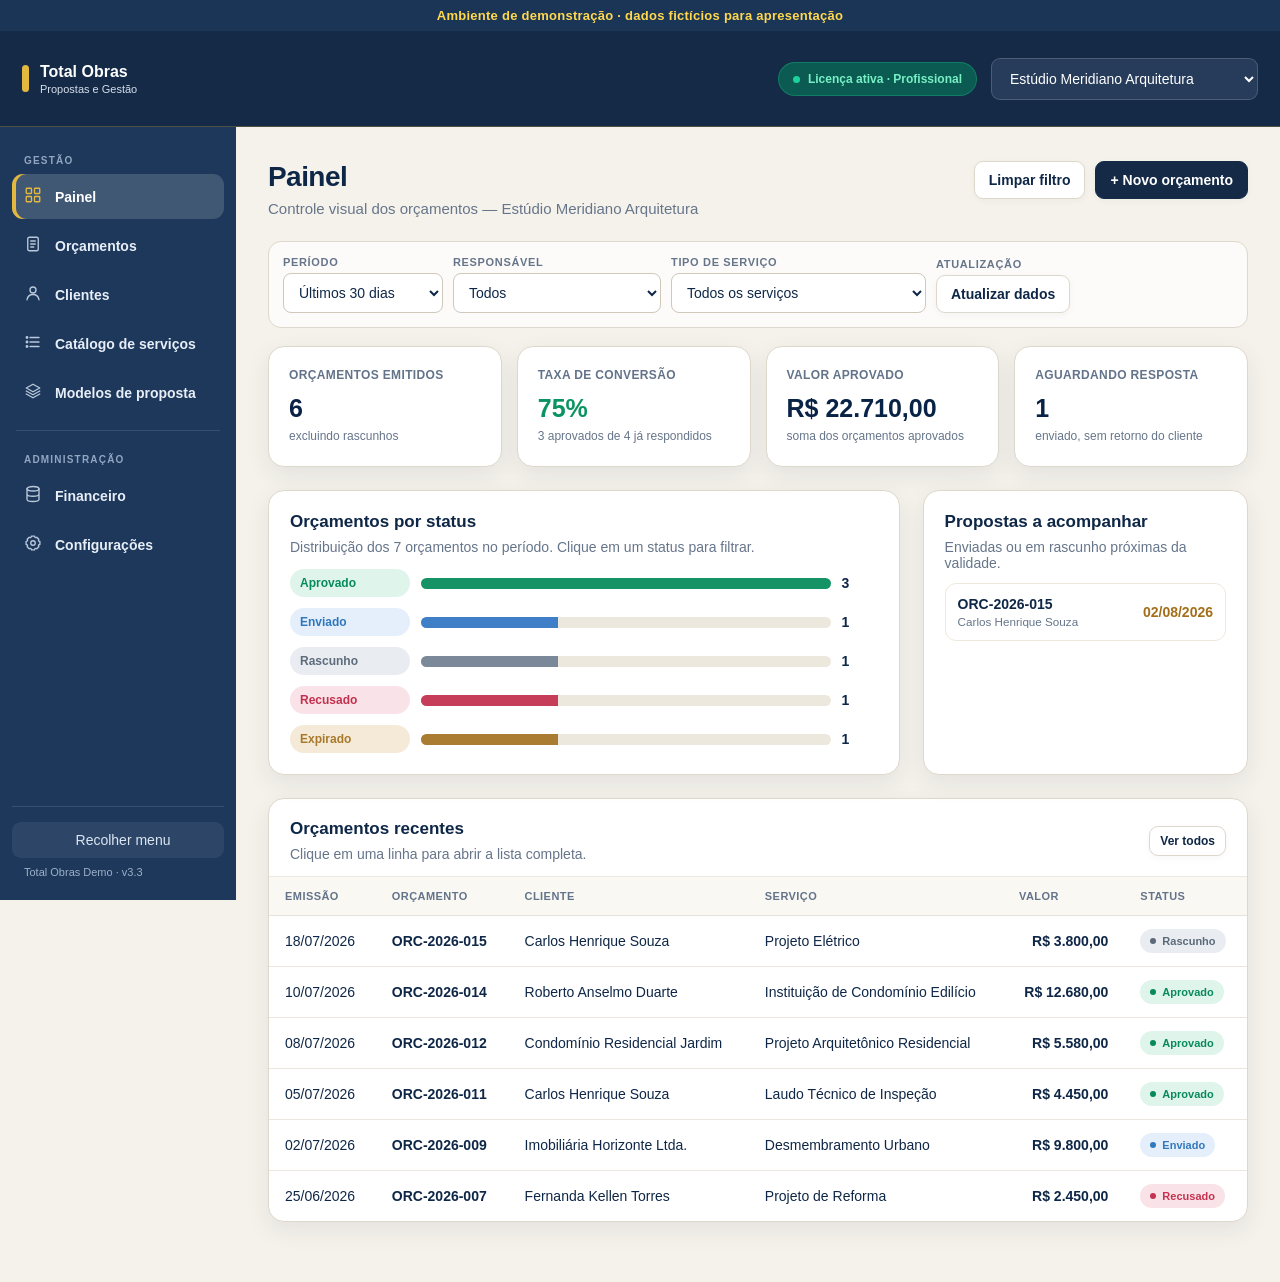
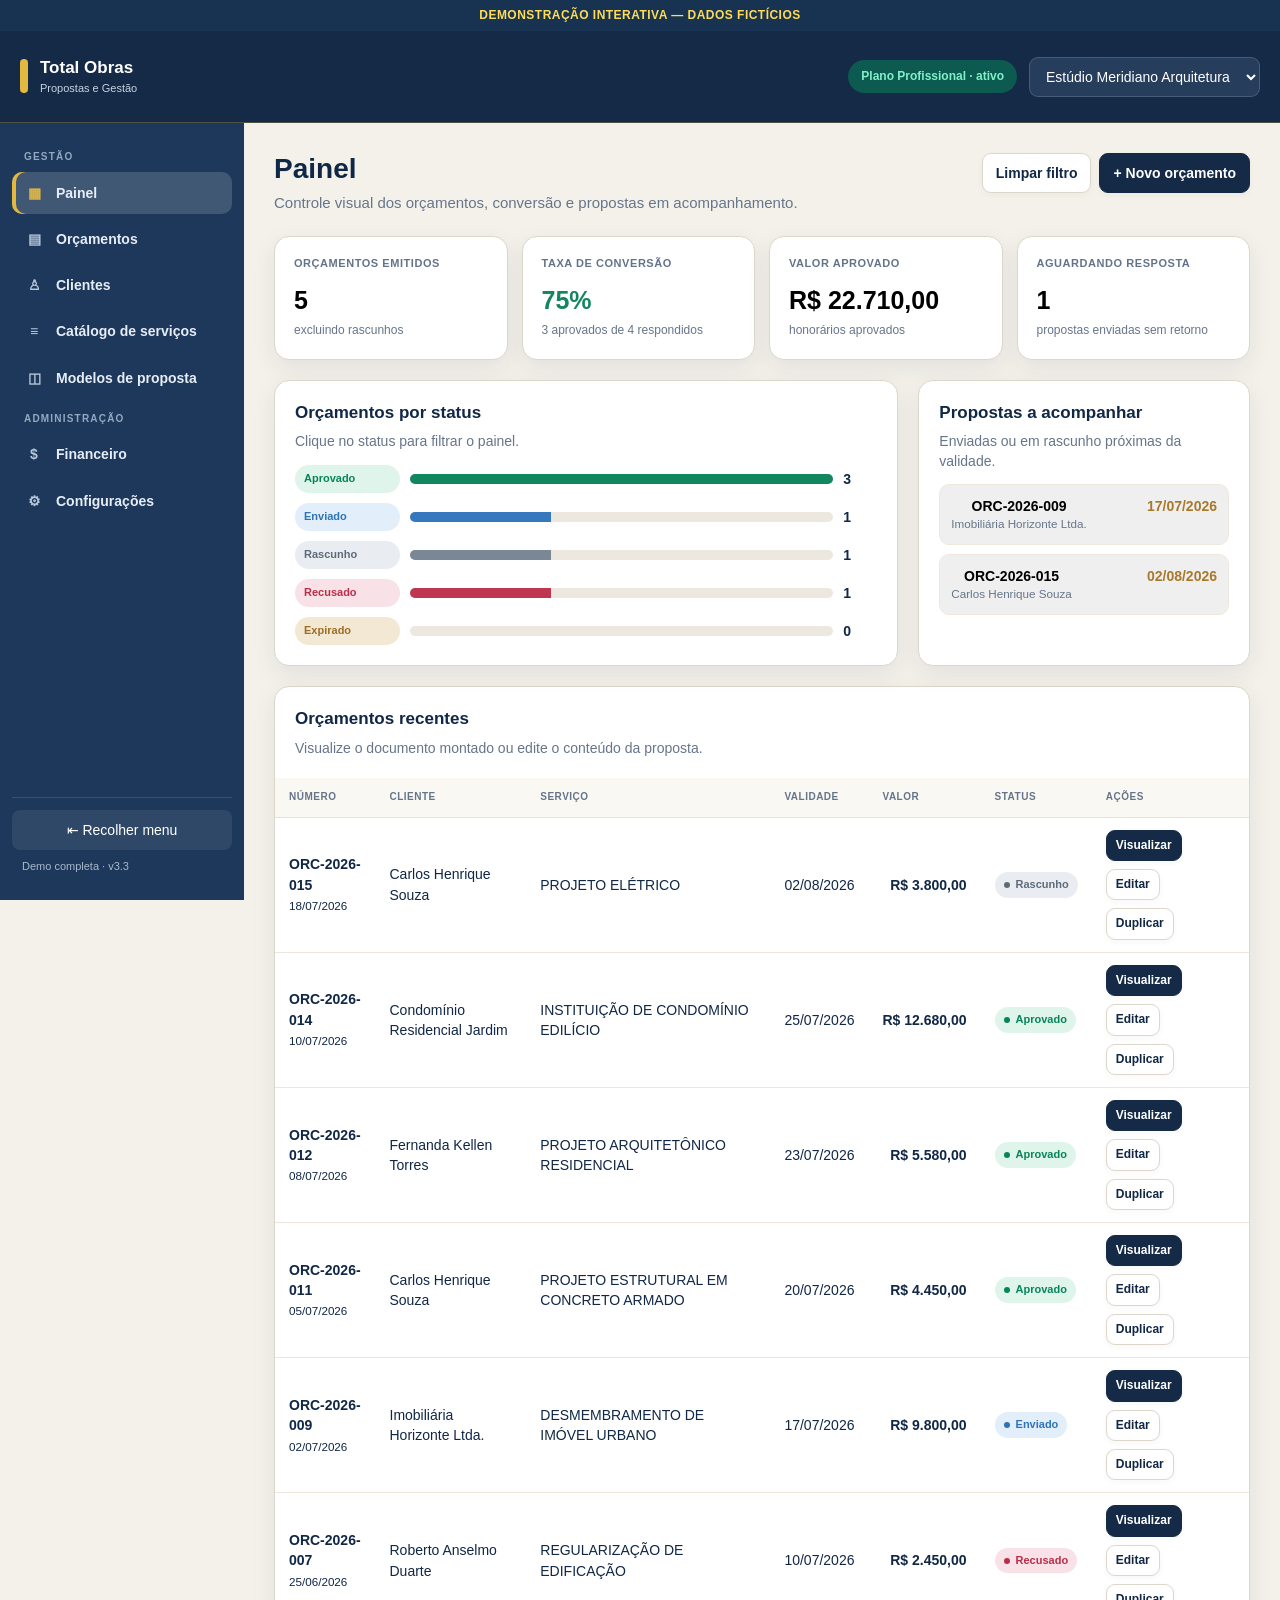
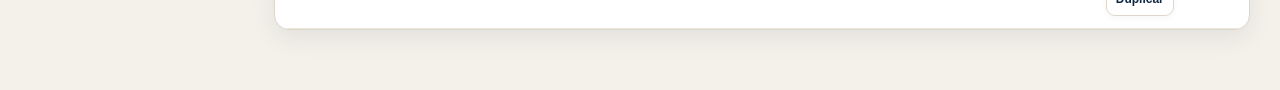
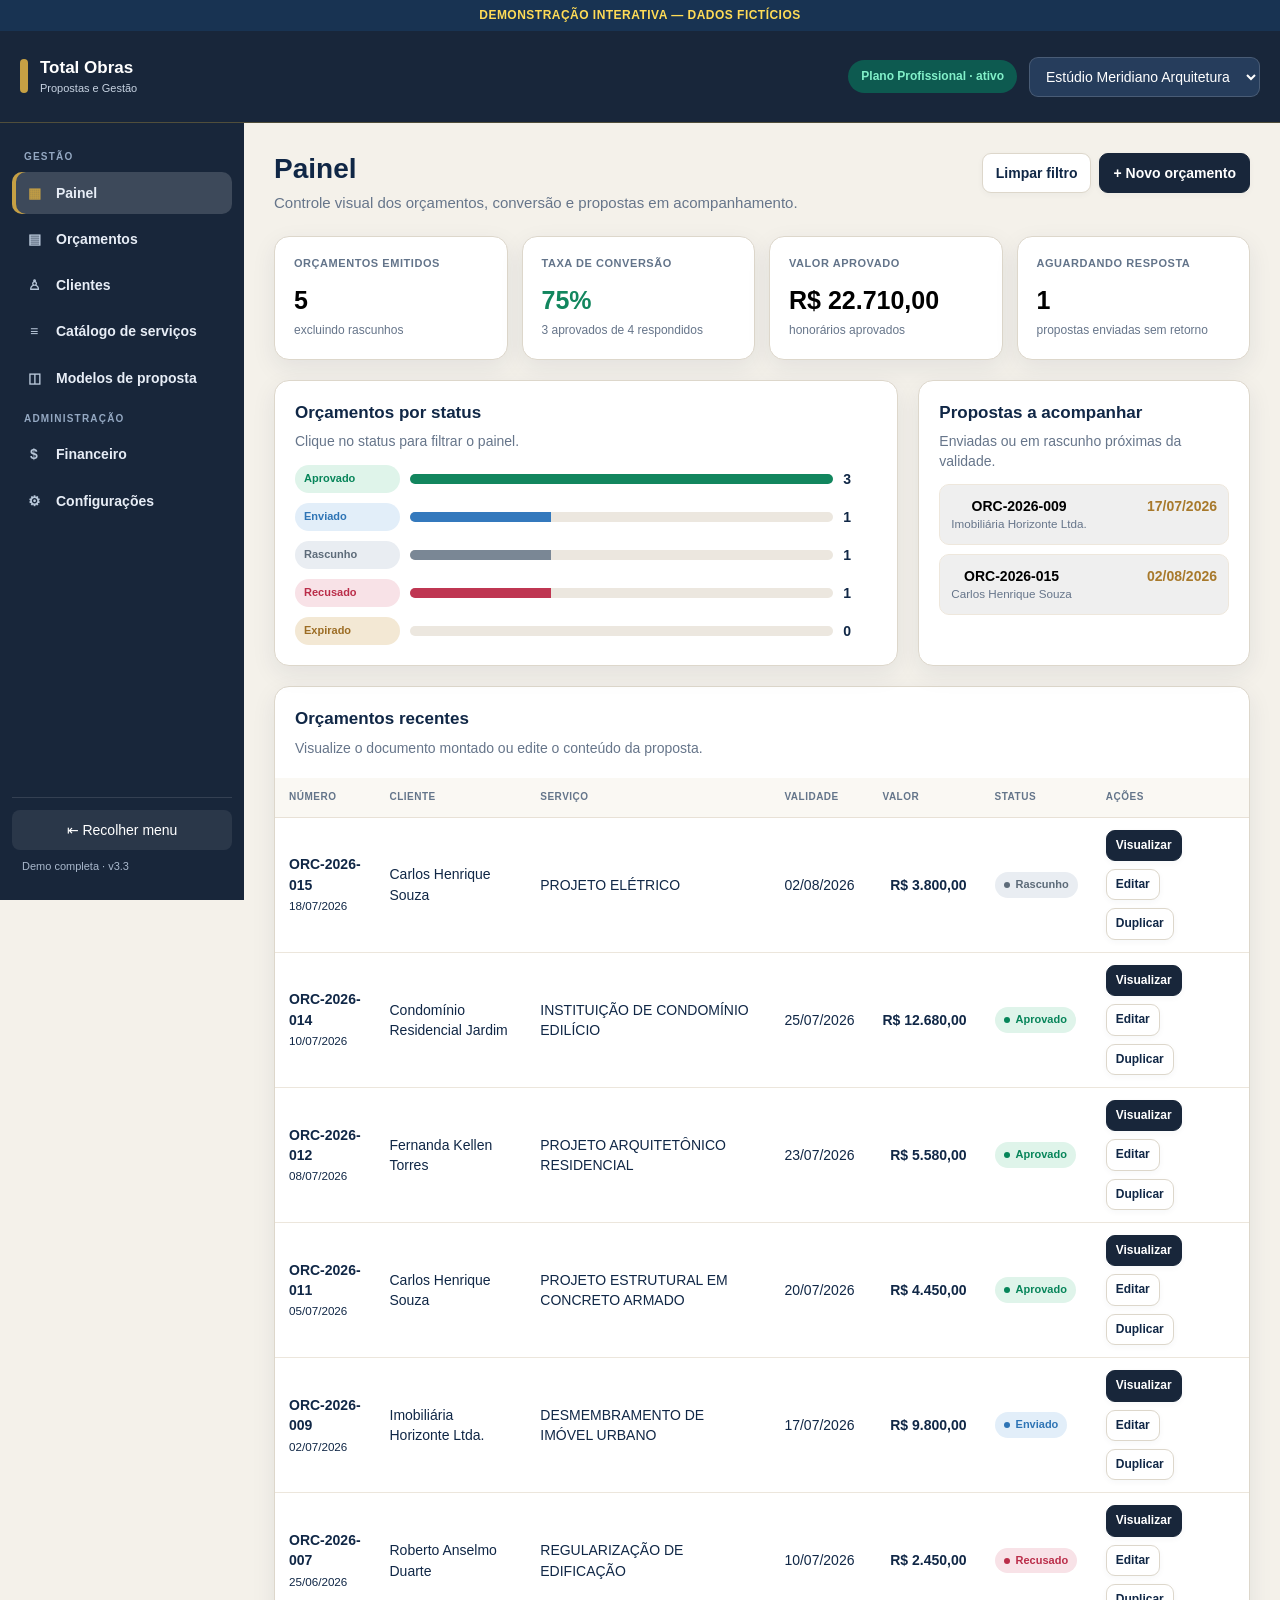
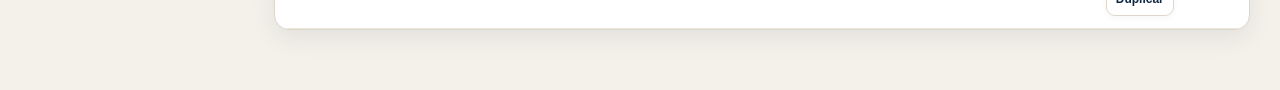
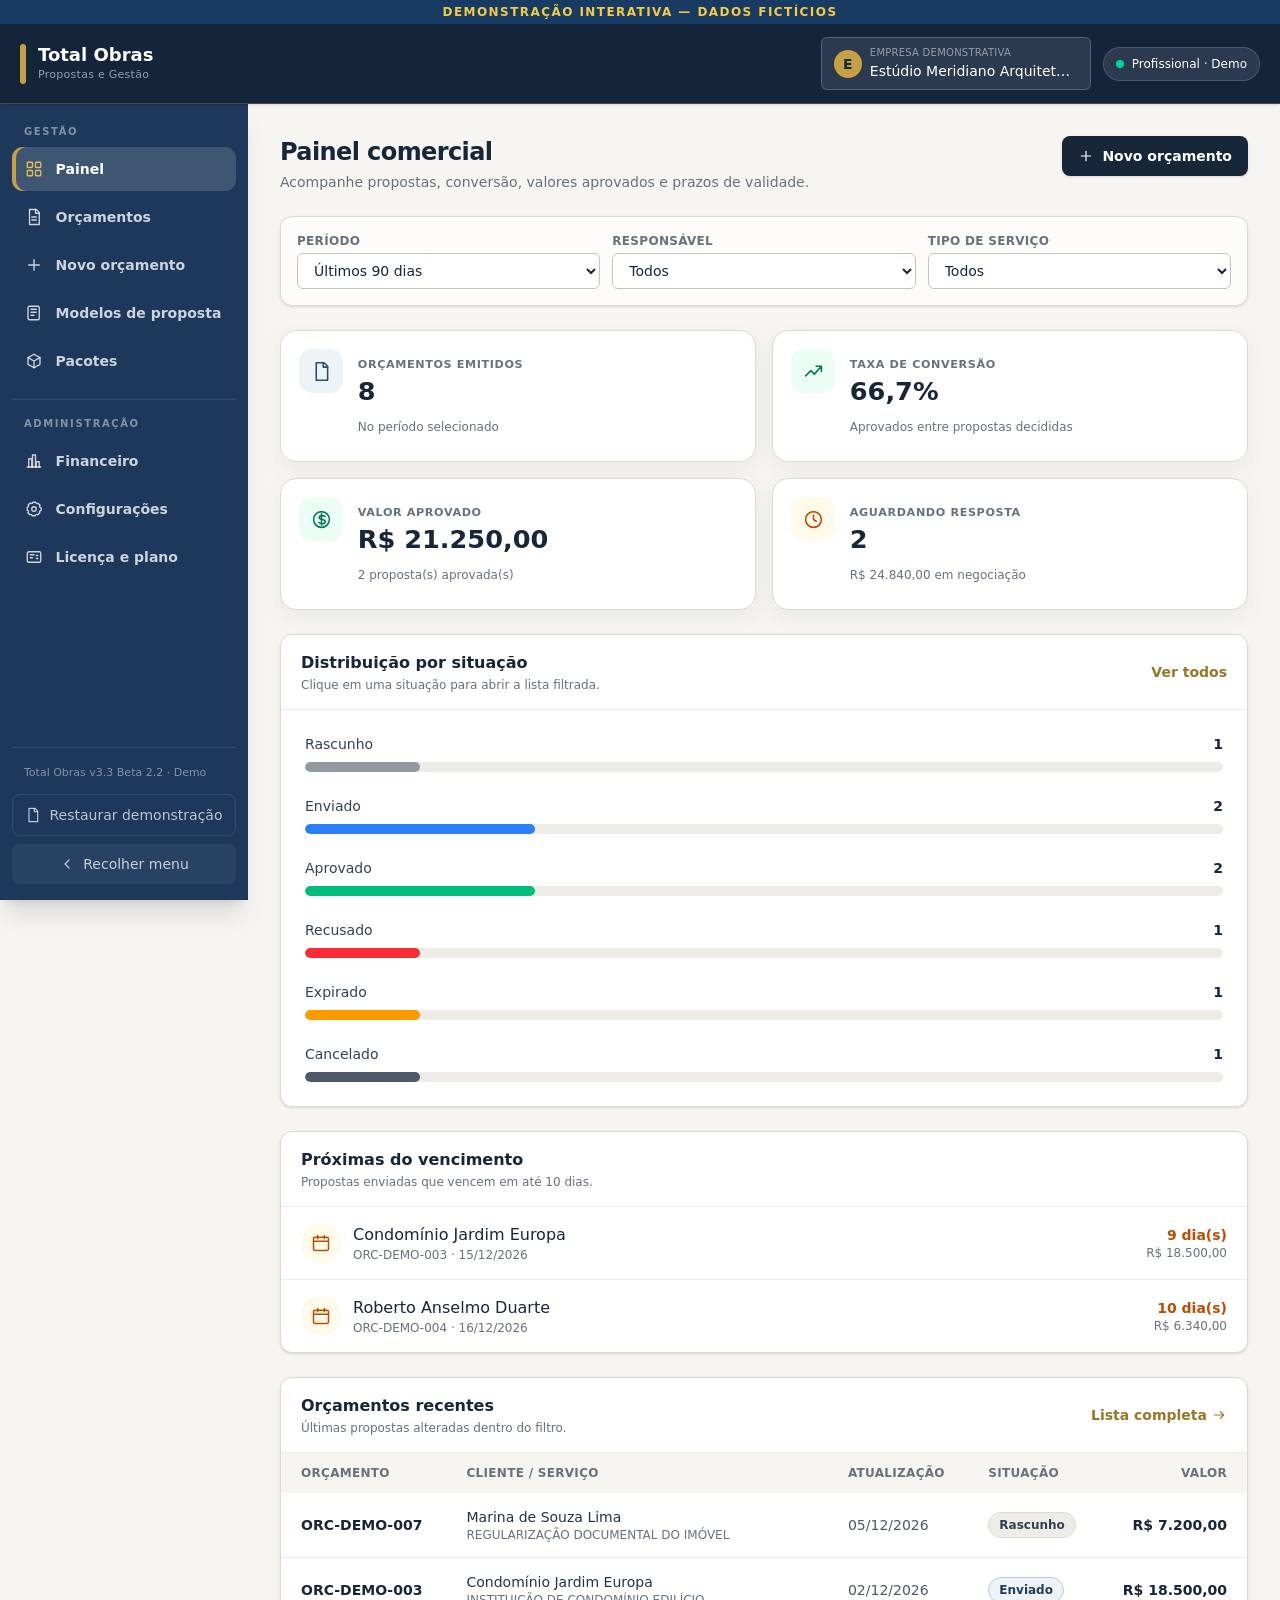
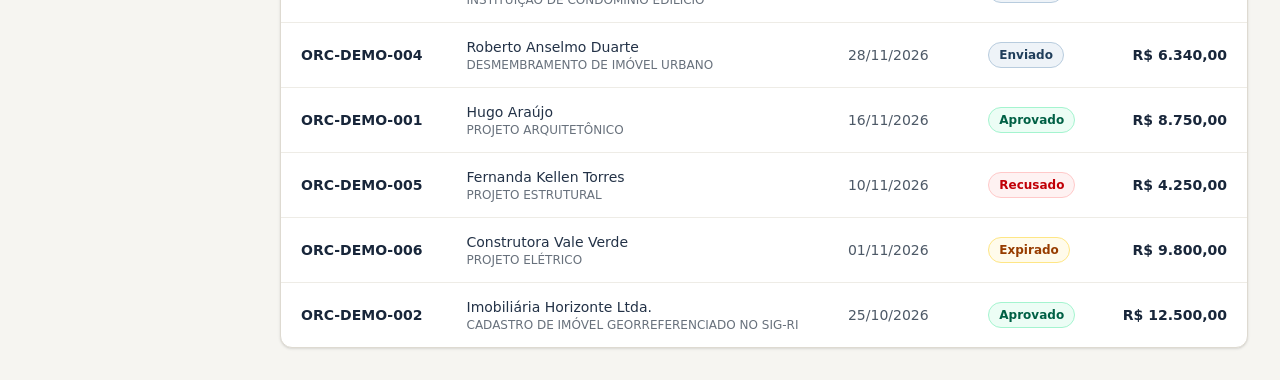
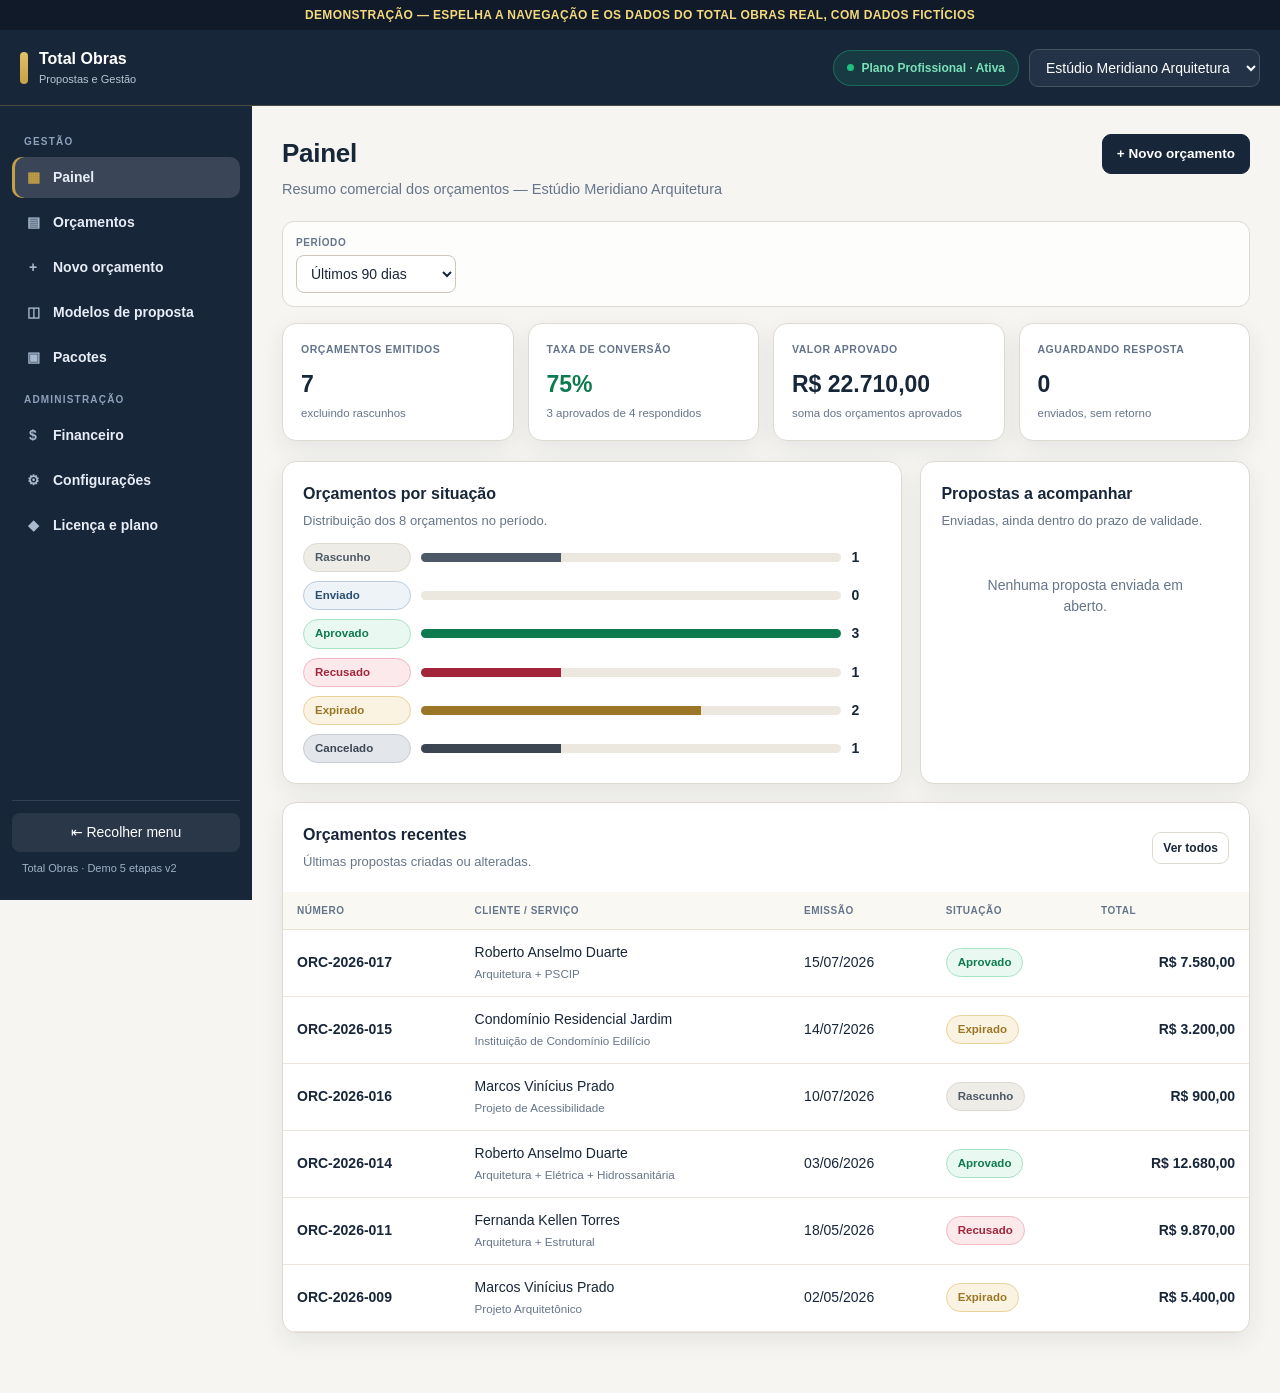
